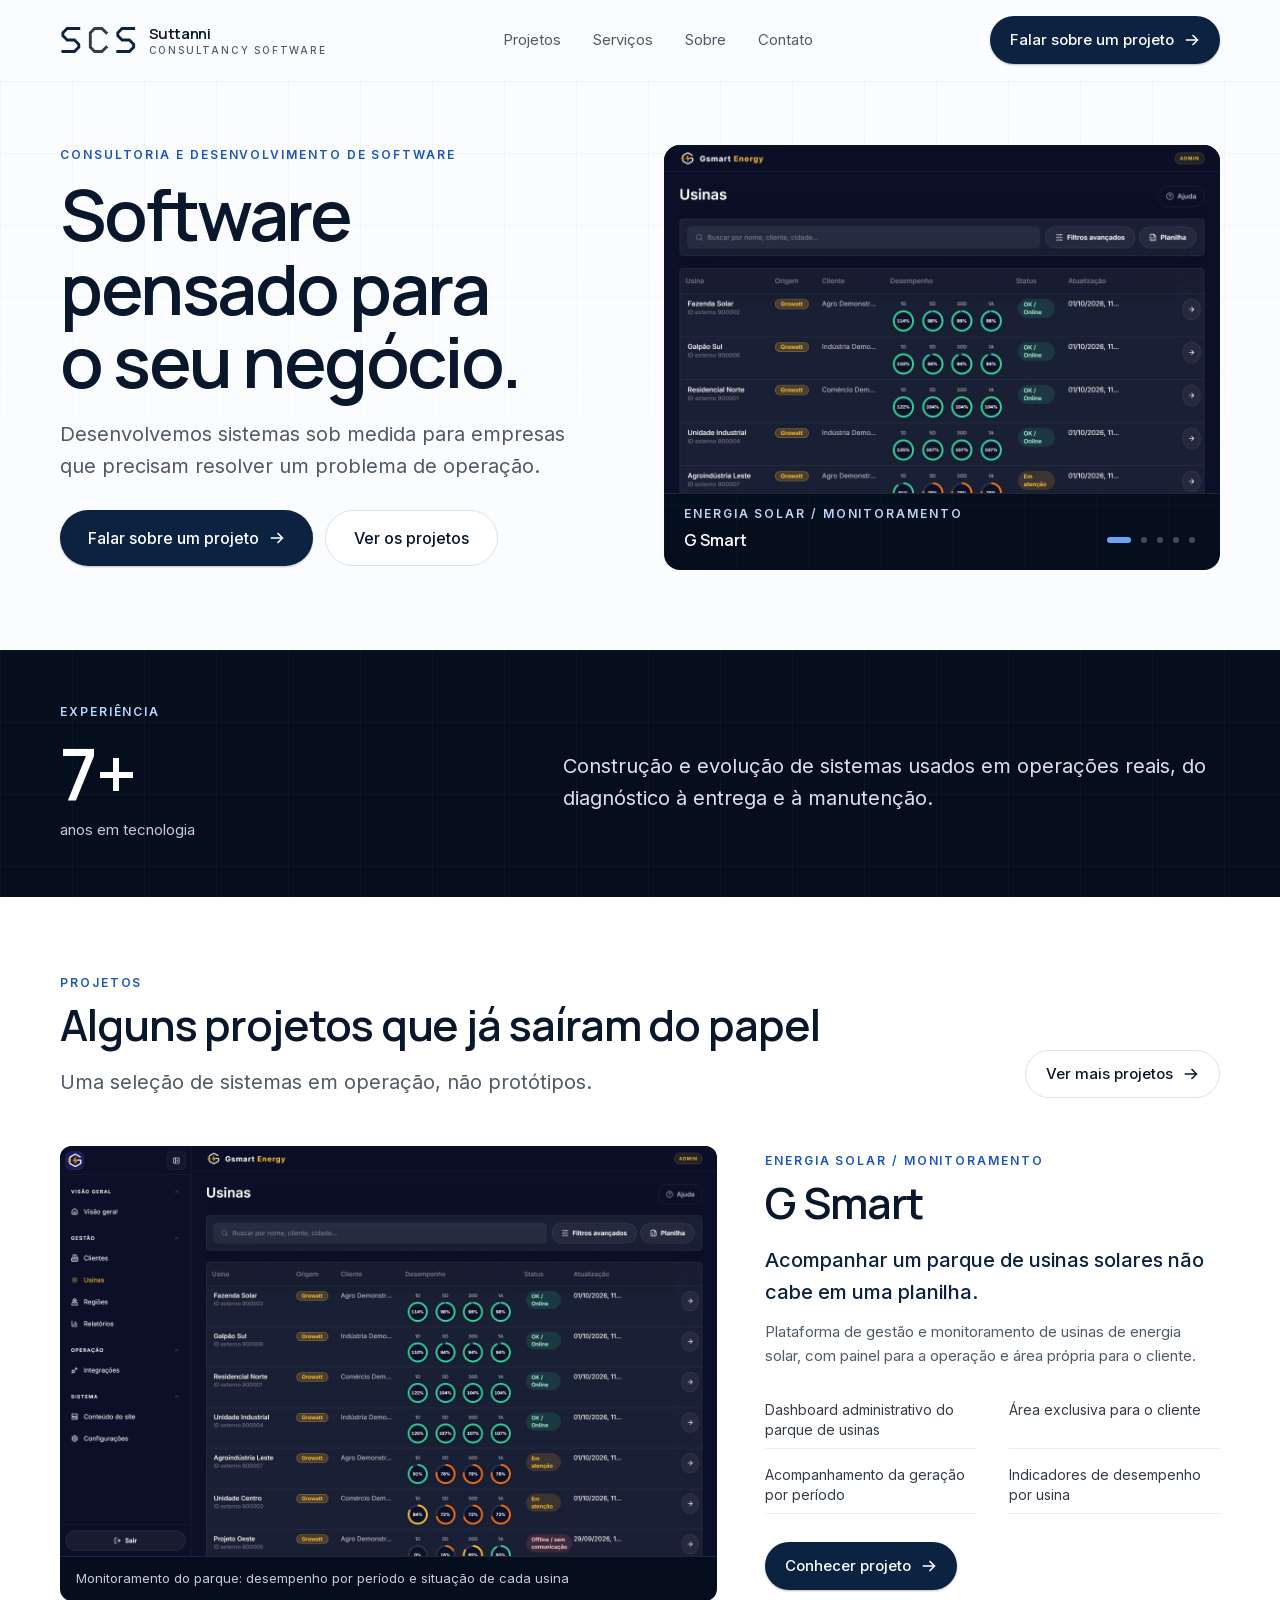
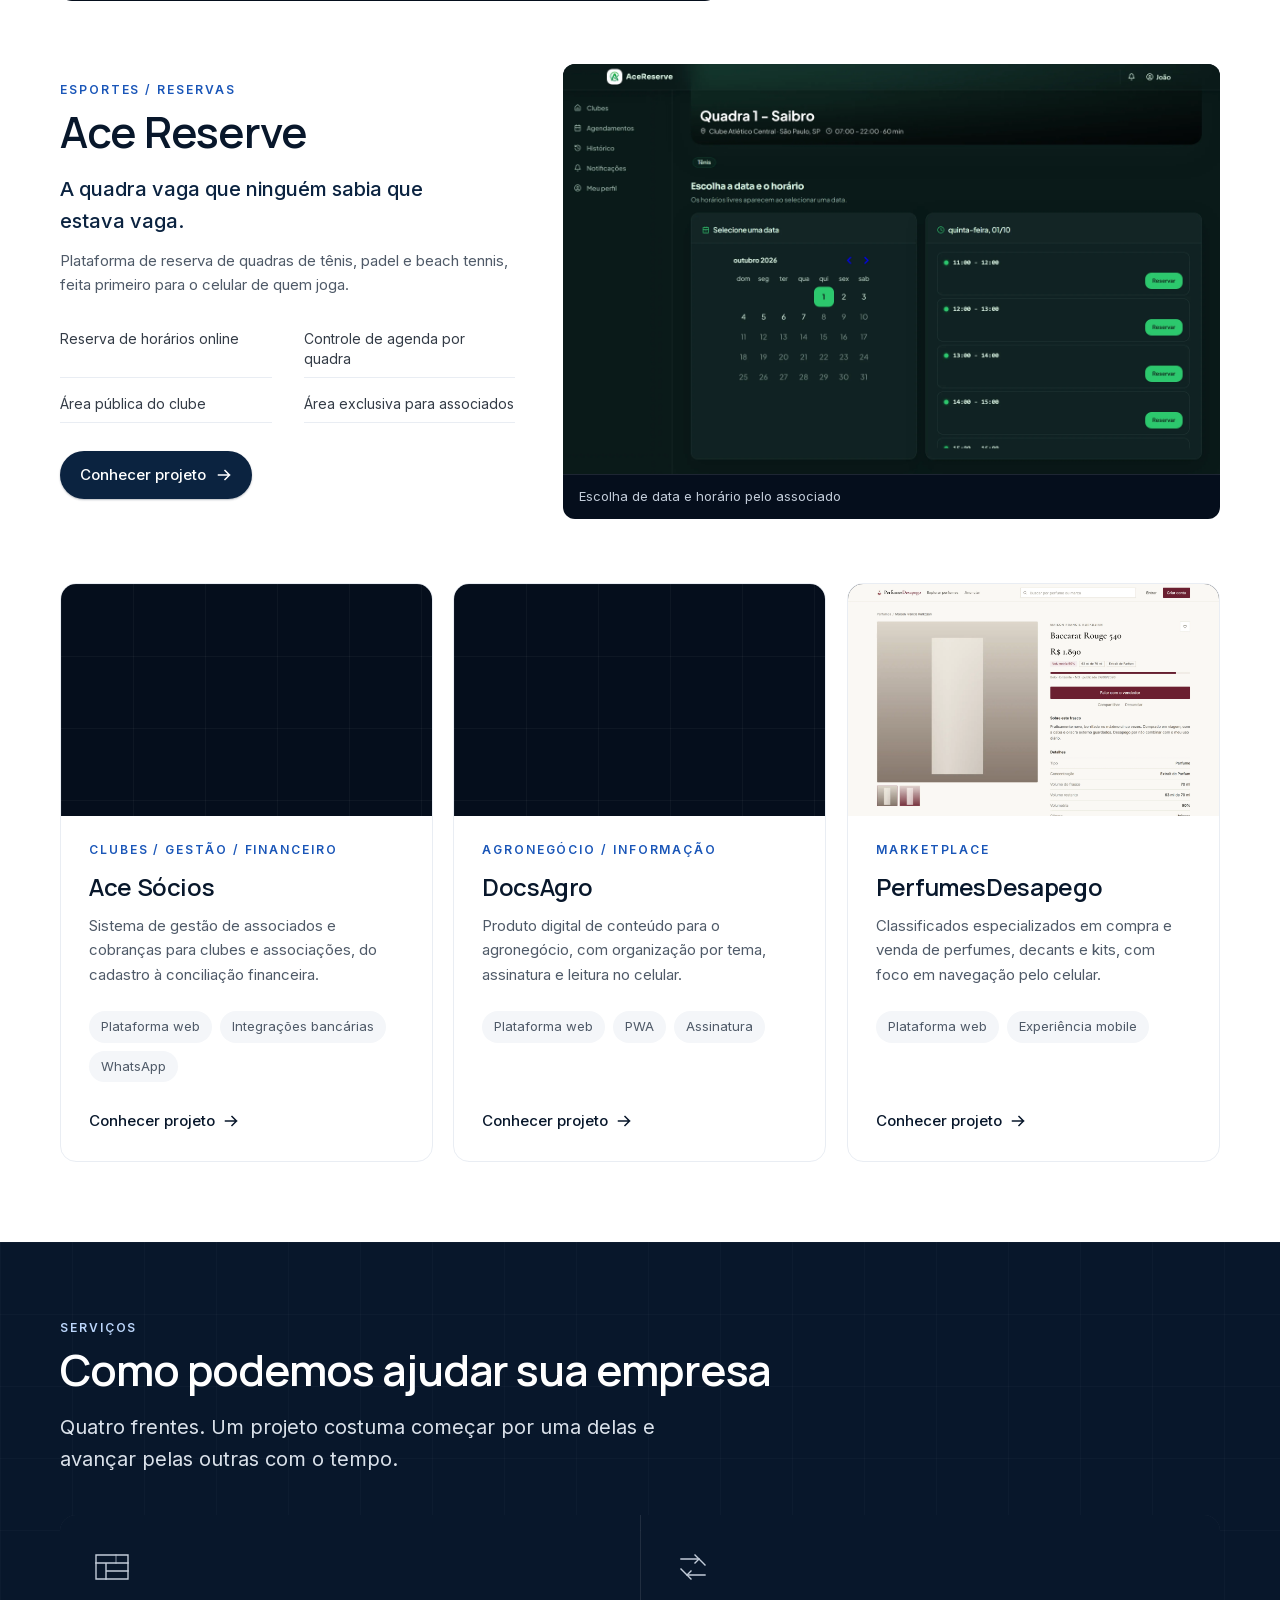
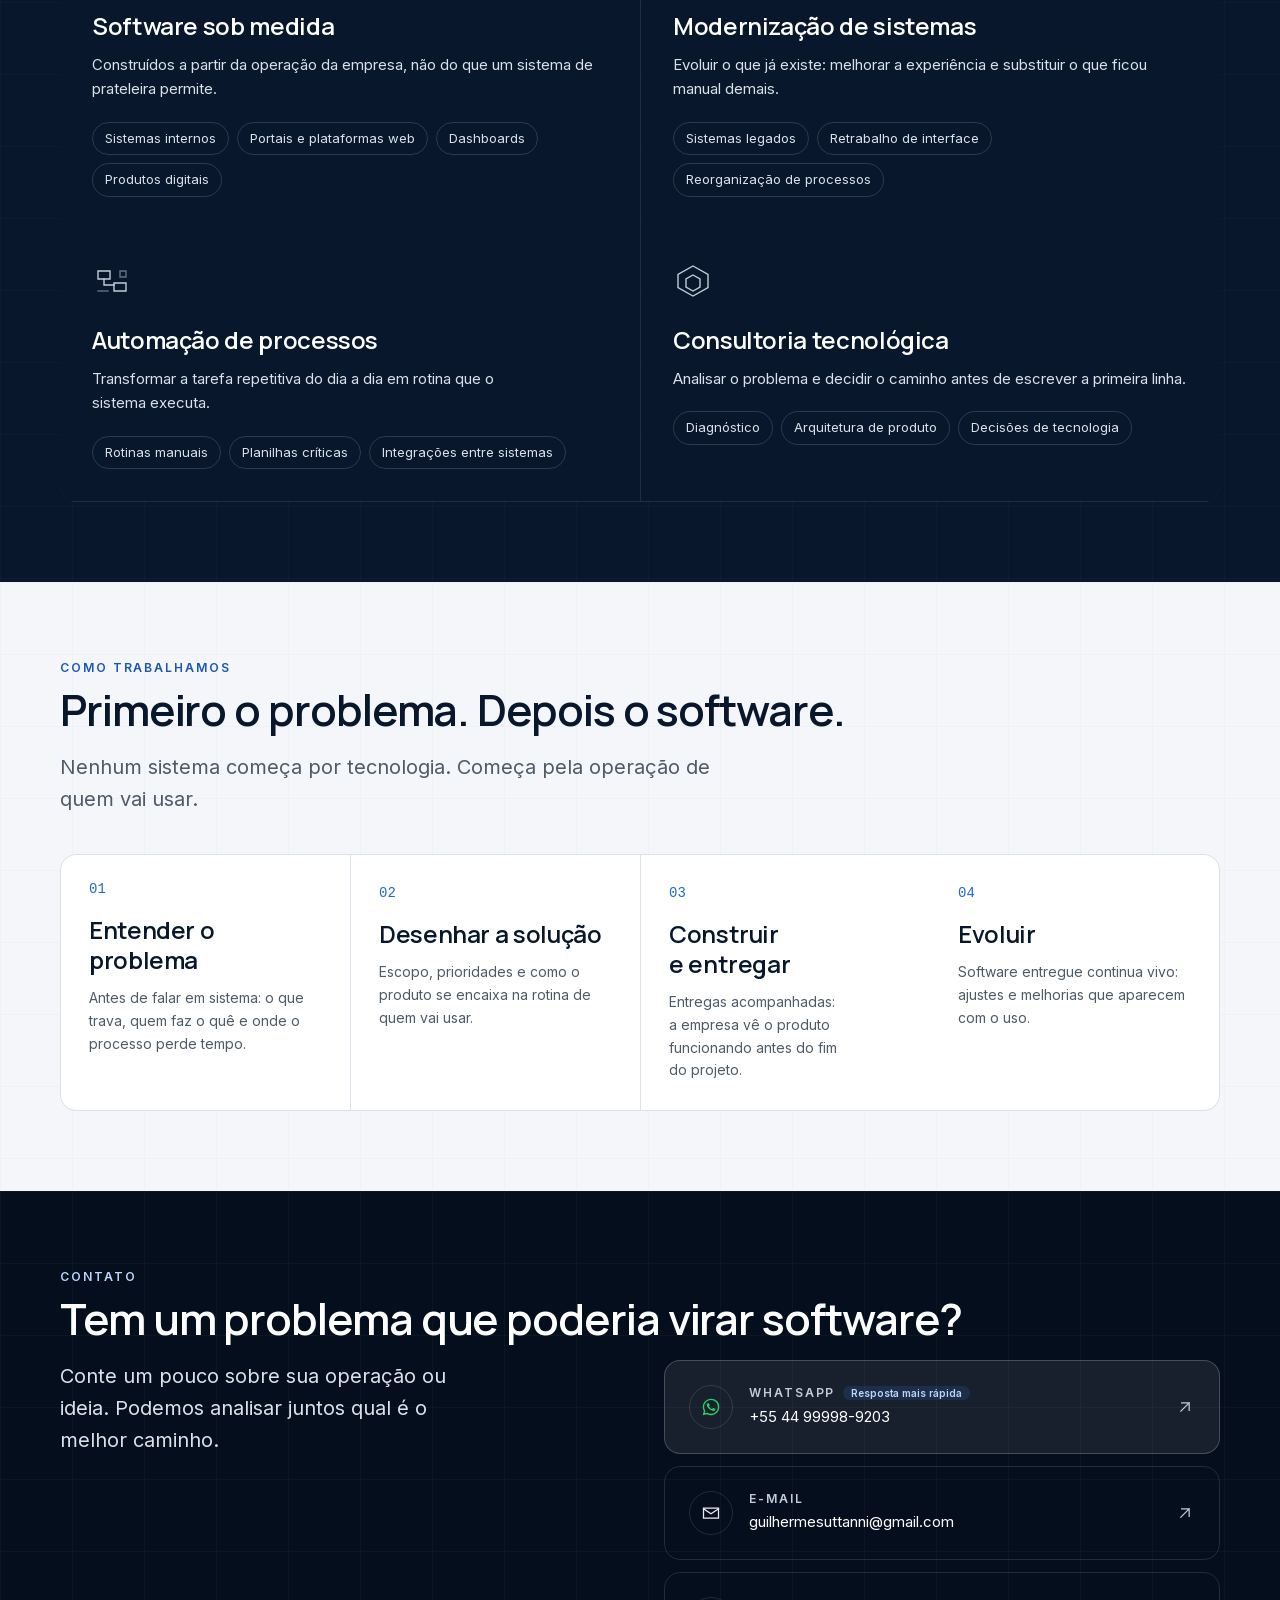
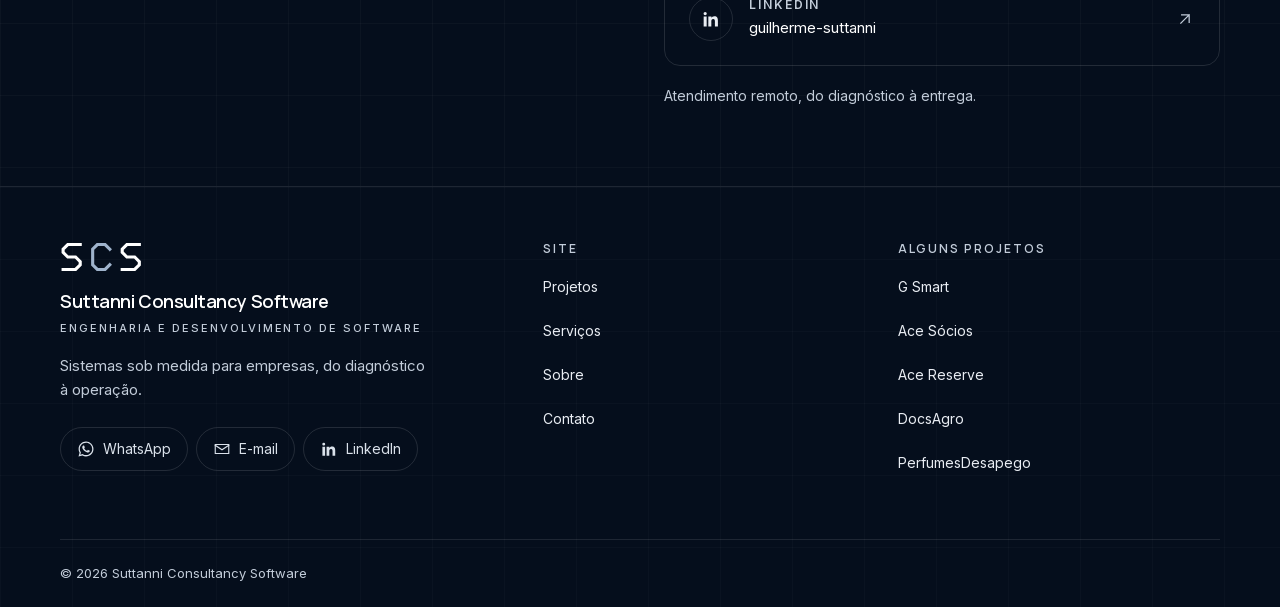
==== index.html @ 0438fbe2 "Publica 924a202" ====
<!DOCTYPE html><html lang="pt-BR" class="manrope_9e067a5b-module__vT7MWq__variable inter_2fe1ab3d-module__-T-KAq__variable"><head><meta charSet="utf-8"/><meta name="viewport" content="width=device-width, initial-scale=1"/><link rel="preload" href="/_next/static/media/83afe278b6a6bb3c-s.p.2bn3s6zvc0dyp.woff2" as="font" crossorigin="" type="font/woff2"/><link rel="preload" href="/_next/static/media/a343f882a40d2cc9-s.p.1sj6eobyi31rd.woff2" as="font" crossorigin="" type="font/woff2"/><link rel="preload" href="/projects/g-smart/desktop/usinas.webp" as="image"/><link rel="stylesheet" href="/_next/static/chunks/361yh-4-xfyur.css" data-precedence="next"/><link rel="preload" as="script" fetchPriority="low" href="/_next/static/chunks/3s6nzrbk-8mnv.js"/><script src="/_next/static/chunks/19mx3mg6lkumu.js" async=""></script><script src="/_next/static/chunks/1k__zuwipnzw8.js" async=""></script><script src="/_next/static/chunks/344n2zhqbh4pn.js" async=""></script><script src="/_next/static/chunks/turbopack-17znwwc_v55e2.js" async=""></script><script src="/_next/static/chunks/2m97p5_yp8kj6.js" async=""></script><script src="/_next/static/chunks/324bx5-2yepmy.js" async=""></script><meta name="theme-color" content="#050e1c"/><meta name="color-scheme" content="light"/><title>Suttanni Consultancy Software | Software sob medida e consultoria</title><meta name="description" content="Desenvolvimento de sistemas sob medida, automação e consultoria tecnológica para empresas que querem transformar processos e ideias em soluções digitais."/><meta name="application-name" content="Suttanni Consultancy Software"/><meta name="author" content="Suttanni Consultancy Software"/><meta name="keywords" content="software sob medida,desenvolvimento de sistemas,consultoria em tecnologia,automação de processos,modernização de sistemas,sistemas para empresas"/><meta name="creator" content="Suttanni Consultancy Software"/><meta name="publisher" content="Suttanni Consultancy Software"/><meta name="robots" content="index, follow"/><meta name="googlebot" content="index, follow, max-image-preview:large"/><meta name="category" content="technology"/><link rel="canonical" href="https://guisuttanni.github.io/"/><meta property="og:title" content="Suttanni Consultancy Software | Software sob medida e consultoria"/><meta property="og:description" content="Desenvolvimento de sistemas sob medida, automação e consultoria tecnológica para empresas que querem transformar processos e ideias em soluções digitais."/><meta property="og:url" content="https://guisuttanni.github.io/"/><meta property="og:site_name" content="Suttanni Consultancy Software"/><meta property="og:locale" content="pt_BR"/><meta property="og:image" content="https://guisuttanni.github.io/og.png"/><meta property="og:image:width" content="1200"/><meta property="og:image:height" content="630"/><meta property="og:image:alt" content="Suttanni Consultancy Software"/><meta property="og:type" content="website"/><meta name="twitter:card" content="summary_large_image"/><meta name="twitter:title" content="Suttanni Consultancy Software"/><meta name="twitter:description" content="Desenvolvimento de sistemas sob medida, automação e consultoria tecnológica para empresas que querem transformar processos e ideias em soluções digitais."/><meta name="twitter:image" content="https://guisuttanni.github.io/og.png"/><link rel="icon" href="https://guisuttanni.github.io/icon.svg" type="image/svg+xml"/><link rel="apple-touch-icon" href="https://guisuttanni.github.io/apple-touch-icon.png" sizes="180x180" type="image/png"/><meta name="next-size-adjust" content=""/><noscript><style>.reveal { opacity: 1 !important; transform: none !important; }</style></noscript><script src="/_next/static/chunks/0cz1d0mv5g_q7.js" noModule=""></script></head><body class="min-h-dvh antialiased"><div hidden=""><!--$--><!--/$--></div><a href="#conteudo" class="sr-only rounded-full bg-navy-900 px-5 py-3 text-sm text-white focus:not-sr-only focus:fixed focus:top-4 focus:left-4 focus:z-[60]">Ir para o conteúdo</a><header class="sticky top-0 z-50 border-b transition-[border-color] duration-300 ease-[var(--ease-out-soft)] border-transparent"><div aria-hidden="true" class="absolute inset-0 -z-10 bg-mist-50/85 backdrop-blur-md transition-opacity duration-300 ease-[var(--ease-out-soft)] supports-[backdrop-filter]:bg-mist-50/75 opacity-0"></div><div class="mx-auto w-full max-w-[1240px] px-5 sm:px-8 lg:px-10 "><div class="flex h-16 items-center justify-between gap-4 lg:h-20"><a class="-m-2 rounded-lg p-2" aria-label="Suttanni Consultancy Software, página inicial" href="/"><span class="flex items-center gap-3 "><svg viewBox="0 0 106 36" fill="none" aria-hidden="true" focusable="false" class="h-6 w-auto shrink-0 sm:h-[26px]" shape-rendering="geometricPrecision"><g stroke-width="4" stroke-linecap="square" stroke-linejoin="miter"><path d="M24 2 H8 L2 8 V12 L8 18 H18 L24 24 V28 L18 34 H2" stroke="var(--color-navy-800)" transform="translate(2 0)"></path><path d="M24 8 L18 2 H8 L2 8 V28 L8 34 H18 L24 28" stroke="var(--color-graphite-700)" transform="translate(40 0)"></path><path d="M24 2 H8 L2 8 V12 L8 18 H18 L24 24 V28 L18 34 H2" stroke="var(--color-navy-800)" transform="translate(78 0)"></path></g></svg><span class="hidden min-w-0 flex-col leading-none lg:flex"><span class="font-display text-[0.9375rem] font-semibold tracking-tight text-navy-900">Suttanni</span><span class="mt-1 text-[0.625rem] font-medium uppercase tracking-[0.18em] text-graphite-500">Consultancy Software</span></span></span></a><nav aria-label="Principal" class="hidden items-center gap-1 md:flex"><a class="inline-flex min-h-10 items-center rounded-full px-3.5 text-[0.9375rem] transition-colors duration-200 hover:text-navy-900 text-graphite-500" href="/projetos/">Projetos</a><a class="inline-flex min-h-10 items-center rounded-full px-3.5 text-[0.9375rem] transition-colors duration-200 hover:text-navy-900 text-graphite-500" href="/#servicos">Serviços</a><a class="inline-flex min-h-10 items-center rounded-full px-3.5 text-[0.9375rem] transition-colors duration-200 hover:text-navy-900 text-graphite-500" href="/sobre/">Sobre</a><a class="inline-flex min-h-10 items-center rounded-full px-3.5 text-[0.9375rem] transition-colors duration-200 hover:text-navy-900 text-graphite-500" href="/contato/">Contato</a></nav><div class="flex items-center gap-2"><div class="hidden md:block"><a class="group/btn inline-flex items-center justify-center gap-2.5 rounded-full font-medium transition-[background-color,color,border-color,transform,box-shadow] duration-200 ease-[var(--ease-out-soft)] active:translate-y-px whitespace-nowrap bg-navy-800 text-white shadow-[0_1px_2px_rgba(8,23,43,0.28)] hover:bg-navy-700 hover:shadow-[0_8px_24px_-10px_rgba(8,23,43,0.6)] min-h-12 px-5 text-[0.9375rem] " href="/contato/">Falar sobre um projeto<svg viewBox="0 0 16 16" fill="none" aria-hidden="true" class="h-4 w-4 transition-transform duration-200 ease-[var(--ease-out-soft)] group-hover/btn:translate-x-0.5 "><path d="M2.5 8h11m0 0L9 3.5M13.5 8 9 12.5" stroke="currentColor" stroke-width="1.5" stroke-linecap="square"></path></svg></a></div><button type="button" aria-expanded="false" aria-controls="menu-mobile" aria-label="Abrir menu" class="relative -mr-2 flex h-12 w-12 items-center justify-center rounded-full text-navy-900 transition-colors hover:bg-mist-200/70 md:hidden"><span class="sr-only">Abrir menu</span><span aria-hidden="true" class="flex h-4 w-5 flex-col justify-between"><span class="block h-px w-full origin-center bg-current transition-transform duration-300 ease-[var(--ease-out-soft)] "></span><span class="block h-px w-full bg-current transition-opacity duration-200 opacity-100"></span><span class="block h-px w-full origin-center bg-current transition-transform duration-300 ease-[var(--ease-out-soft)] "></span></span></button></div></div></div><div id="menu-mobile" hidden="" class="fixed inset-x-0 top-16 bottom-0 z-40 overflow-y-auto border-t border-mist-200 bg-mist-50 md:hidden"><div class="mx-auto w-full max-w-[1240px] px-5 sm:px-8 lg:px-10 flex min-h-full flex-col pt-6 pb-10"><nav aria-label="Menu" class="flex flex-col"><a class="group flex items-center justify-between border-b border-mist-200 py-5 text-h3 font-display font-semibold text-navy-900" style="transition-delay:0ms" href="/projetos/">Projetos<svg viewBox="0 0 16 16" fill="none" aria-hidden="true" class="h-4 w-4 transition-transform duration-200 ease-[var(--ease-out-soft)] group-hover/btn:translate-x-0.5 text-graphite-400"><path d="M2.5 8h11m0 0L9 3.5M13.5 8 9 12.5" stroke="currentColor" stroke-width="1.5" stroke-linecap="square"></path></svg></a><a class="group flex items-center justify-between border-b border-mist-200 py-5 text-h3 font-display font-semibold text-navy-900" style="transition-delay:40ms" href="/#servicos">Serviços<svg viewBox="0 0 16 16" fill="none" aria-hidden="true" class="h-4 w-4 transition-transform duration-200 ease-[var(--ease-out-soft)] group-hover/btn:translate-x-0.5 text-graphite-400"><path d="M2.5 8h11m0 0L9 3.5M13.5 8 9 12.5" stroke="currentColor" stroke-width="1.5" stroke-linecap="square"></path></svg></a><a class="group flex items-center justify-between border-b border-mist-200 py-5 text-h3 font-display font-semibold text-navy-900" style="transition-delay:80ms" href="/sobre/">Sobre<svg viewBox="0 0 16 16" fill="none" aria-hidden="true" class="h-4 w-4 transition-transform duration-200 ease-[var(--ease-out-soft)] group-hover/btn:translate-x-0.5 text-graphite-400"><path d="M2.5 8h11m0 0L9 3.5M13.5 8 9 12.5" stroke="currentColor" stroke-width="1.5" stroke-linecap="square"></path></svg></a><a class="group flex items-center justify-between border-b border-mist-200 py-5 text-h3 font-display font-semibold text-navy-900" style="transition-delay:120ms" href="/contato/">Contato<svg viewBox="0 0 16 16" fill="none" aria-hidden="true" class="h-4 w-4 transition-transform duration-200 ease-[var(--ease-out-soft)] group-hover/btn:translate-x-0.5 text-graphite-400"><path d="M2.5 8h11m0 0L9 3.5M13.5 8 9 12.5" stroke="currentColor" stroke-width="1.5" stroke-linecap="square"></path></svg></a></nav><div class="mt-8 flex flex-col gap-3"><a class="group/btn inline-flex items-center justify-center gap-2.5 rounded-full font-medium transition-[background-color,color,border-color,transform,box-shadow] duration-200 ease-[var(--ease-out-soft)] active:translate-y-px whitespace-nowrap bg-navy-800 text-white shadow-[0_1px_2px_rgba(8,23,43,0.28)] hover:bg-navy-700 hover:shadow-[0_8px_24px_-10px_rgba(8,23,43,0.6)] min-h-13 px-6 text-base sm:min-h-14 sm:px-7 w-full" href="/contato/">Falar sobre um projeto<svg viewBox="0 0 16 16" fill="none" aria-hidden="true" class="h-4 w-4 transition-transform duration-200 ease-[var(--ease-out-soft)] group-hover/btn:translate-x-0.5 "><path d="M2.5 8h11m0 0L9 3.5M13.5 8 9 12.5" stroke="currentColor" stroke-width="1.5" stroke-linecap="square"></path></svg></a><a href="https://wa.me/5544999989203?text=Ol%C3%A1!%20Conheci%20a%20Suttanni%20Consultancy%20Software%20pelo%20site%20e%20gostaria%20de%20conversar%20sobre%20um%20projeto." class="group/btn inline-flex items-center justify-center gap-2.5 rounded-full font-medium transition-[background-color,color,border-color,transform,box-shadow] duration-200 ease-[var(--ease-out-soft)] active:translate-y-px whitespace-nowrap border border-mist-300 bg-white text-navy-900 hover:border-navy-800 hover:bg-white min-h-13 px-6 text-base sm:min-h-14 sm:px-7 w-full" target="_blank" rel="noopener noreferrer"><svg viewBox="0 0 24 24" fill="currentColor" aria-hidden="true" class="h-5 w-5 text-[#25D366]"><path d="M12.04 2C6.58 2 2.13 6.45 2.13 11.91c0 1.75.46 3.45 1.32 4.95L2 22l5.25-1.38a9.87 9.87 0 0 0 4.79 1.22h.01c5.46 0 9.91-4.45 9.91-9.91 0-2.65-1.03-5.14-2.9-7.01A9.82 9.82 0 0 0 12.04 2Zm0 18.15h-.01a8.2 8.2 0 0 1-4.19-1.15l-.3-.18-3.12.82.83-3.04-.2-.31a8.2 8.2 0 0 1-1.26-4.38c0-4.54 3.7-8.24 8.25-8.24 2.2 0 4.27.86 5.83 2.42a8.19 8.19 0 0 1 2.41 5.83c0 4.54-3.7 8.23-8.24 8.23Zm4.52-6.17c-.25-.12-1.47-.72-1.69-.81-.23-.08-.39-.12-.56.13-.16.24-.64.8-.78.97-.15.16-.29.18-.53.06-.25-.13-1.05-.39-1.99-1.23-.74-.66-1.23-1.47-1.38-1.72-.14-.25-.01-.38.11-.5.11-.11.25-.29.37-.43.12-.15.16-.25.25-.41.08-.17.04-.31-.02-.43-.06-.12-.56-1.34-.76-1.84-.2-.48-.4-.42-.56-.43h-.47c-.17 0-.43.06-.66.31-.22.25-.87.85-.87 2.07 0 1.22.89 2.4 1.02 2.56.12.17 1.75 2.67 4.24 3.74.59.26 1.05.41 1.41.52.59.19 1.13.16 1.56.1.47-.07 1.47-.6 1.67-1.18.21-.58.21-1.07.15-1.18-.06-.11-.23-.17-.48-.29Z"></path></svg>WhatsApp</a></div><div class="mt-auto pt-10"><p class="text-eyebrow font-semibold uppercase text-graphite-400">Contato direto</p><a href="mailto:guilhermesuttanni@gmail.com" class="mt-3 block [overflow-wrap:anywhere] text-[0.9375rem] text-graphite-700 underline-offset-4 hover:underline">guilhermesuttanni@gmail.com</a><a href="https://wa.me/5544999989203?text=Ol%C3%A1!%20Conheci%20a%20Suttanni%20Consultancy%20Software%20pelo%20site%20e%20gostaria%20de%20conversar%20sobre%20um%20projeto." target="_blank" rel="noopener noreferrer" class="mt-1 block text-[0.9375rem] text-graphite-700 underline-offset-4 hover:underline">+55 44 99998-9203</a></div></div></div></header><main id="conteudo"><section class="relative overflow-hidden pt-6 pb-10 sm:pt-12 sm:pb-16 lg:pt-16 lg:pb-20"><div aria-hidden="true" class="scs-grid-light absolute inset-0 [mask-image:linear-gradient(to_bottom,black,transparent_85%)] opacity-60"></div><div class="mx-auto w-full max-w-[1240px] px-5 sm:px-8 lg:px-10 relative"><div class="grid items-center gap-8 sm:gap-10 lg:grid-cols-12 lg:gap-12"><div class="lg:col-span-6"><div class="reveal  "><span class="block text-eyebrow font-semibold uppercase [text-wrap:balance] text-accent-700 ">Consultoria e desenvolvimento de software</span></div><div class="reveal  " style="--reveal-delay:60ms"><h1 class="mt-3 text-display font-semibold text-navy-900 sm:mt-4">Software pensado para o seu negócio.</h1></div><div class="reveal  " style="--reveal-delay:120ms"><p class="mt-4 max-w-lg text-lead text-graphite-500 sm:mt-5">Desenvolvemos sistemas sob medida para empresas que precisam resolver um problema de operação.</p></div><div class="reveal  " style="--reveal-delay:180ms"><div class="mt-6 flex flex-col gap-3 sm:mt-7 sm:flex-row sm:items-center"><a class="group/btn inline-flex items-center justify-center gap-2.5 rounded-full font-medium transition-[background-color,color,border-color,transform,box-shadow] duration-200 ease-[var(--ease-out-soft)] active:translate-y-px whitespace-nowrap bg-navy-800 text-white shadow-[0_1px_2px_rgba(8,23,43,0.28)] hover:bg-navy-700 hover:shadow-[0_8px_24px_-10px_rgba(8,23,43,0.6)] min-h-13 px-6 text-base sm:min-h-14 sm:px-7 w-full sm:w-auto" href="/contato/">Falar sobre um projeto<svg viewBox="0 0 16 16" fill="none" aria-hidden="true" class="h-4 w-4 transition-transform duration-200 ease-[var(--ease-out-soft)] group-hover/btn:translate-x-0.5 "><path d="M2.5 8h11m0 0L9 3.5M13.5 8 9 12.5" stroke="currentColor" stroke-width="1.5" stroke-linecap="square"></path></svg></a><a class="group/btn inline-flex items-center justify-center gap-2.5 rounded-full font-medium transition-[background-color,color,border-color,transform,box-shadow] duration-200 ease-[var(--ease-out-soft)] active:translate-y-px whitespace-nowrap border border-mist-300 bg-white text-navy-900 hover:border-navy-800 hover:bg-white min-h-13 px-6 text-base sm:min-h-14 sm:px-7 w-full sm:w-auto" href="/projetos/">Ver os projetos</a></div></div></div><div class="reveal  lg:col-span-6" style="--reveal-delay:200ms"><div role="group" aria-roledescription="carrossel" aria-label="Alguns projetos entregues" class="relative overflow-hidden rounded-2xl bg-navy-950 ring-1 ring-white/10 w-full"><div aria-hidden="true" class="scs-grid absolute inset-0 opacity-40"></div><div class="relative aspect-4/3 overflow-hidden sm:aspect-16/10"><div aria-hidden="false" class="absolute inset-0 transition-opacity duration-700 ease-[var(--ease-out-soft)] opacity-100"><div class="relative h-full w-full"><img alt="Lista de usinas no G Smart, cada linha com origem da integração, cliente, indicadores de desempenho de 1 dia, 5 dias, 30 dias e 1 ano, situação e horário da última atualização" width="950" height="594" decoding="async" style="color:transparent;--scale:1.25;--origin:100% 0%" src="/projects/g-smart/desktop/usinas.webp" class="dev-desktop "/><img alt="G Smart no celular com os cards das usinas, cada um mostrando situação e indicadores de desempenho" loading="lazy" width="240" height="519" decoding="async" style="color:transparent" src="/projects/g-smart/mobile/usinas-mobile.webp" class="dev-phone"/></div></div><div aria-hidden="true" class="absolute inset-0 transition-opacity duration-700 ease-[var(--ease-out-soft)] opacity-0"><div class="relative h-full w-full"><img alt="" loading="lazy" width="874" height="546" decoding="async" style="color:transparent;--scale:1.15;--origin:50% 0%" src="/projects/docsagro/desktop/feed-noticias.webp" class="dev-desktop "/><img alt="" loading="lazy" width="240" height="519" decoding="async" style="color:transparent" src="/projects/docsagro/mobile/feed-mobile.webp" class="dev-phone"/></div></div><div aria-hidden="true" class="absolute inset-0 transition-opacity duration-700 ease-[var(--ease-out-soft)] opacity-0"></div><div aria-hidden="true" class="absolute inset-0 transition-opacity duration-700 ease-[var(--ease-out-soft)] opacity-0"></div><div aria-hidden="true" class="absolute inset-0 transition-opacity duration-700 ease-[var(--ease-out-soft)] opacity-0"></div></div><div class="relative border-t border-white/10 px-4 py-3 sm:px-5 sm:py-3.5"><p data-showcase-caption="true" class="text-[0.6875rem] font-semibold uppercase tracking-[0.12em] text-accent-200 sm:text-eyebrow sm:tracking-[0.16em]">Energia Solar / Monitoramento</p><div class="mt-1 flex items-center justify-between gap-4"><p class="min-w-0 truncate font-display text-[0.9375rem] font-semibold text-white sm:text-base">G Smart</p><ul class="flex shrink-0 items-center"><li><button type="button" aria-label="Ver G Smart" aria-current="true" class="group/dot flex h-8 items-center px-[5px]"><span class="block h-1.5 rounded-full transition-all duration-500 w-6 bg-accent-400"></span></button></li><li><button type="button" aria-label="Ver DocsAgro" aria-current="false" class="group/dot flex h-8 items-center px-[5px]"><span class="block h-1.5 rounded-full transition-all duration-500 w-1.5 bg-white/25 group-hover/dot:bg-white/50"></span></button></li><li><button type="button" aria-label="Ver Ace Reserve" aria-current="false" class="group/dot flex h-8 items-center px-[5px]"><span class="block h-1.5 rounded-full transition-all duration-500 w-1.5 bg-white/25 group-hover/dot:bg-white/50"></span></button></li><li><button type="button" aria-label="Ver PerfumesDesapego" aria-current="false" class="group/dot flex h-8 items-center px-[5px]"><span class="block h-1.5 rounded-full transition-all duration-500 w-1.5 bg-white/25 group-hover/dot:bg-white/50"></span></button></li><li><button type="button" aria-label="Ver Ace Sócios" aria-current="false" class="group/dot flex h-8 items-center px-[5px]"><span class="block h-1.5 rounded-full transition-all duration-500 w-1.5 bg-white/25 group-hover/dot:bg-white/50"></span></button></li></ul></div></div></div></div></div></div></section><section class="section-tight relative overflow-hidden bg-navy-950 text-white"><div aria-hidden="true" class="scs-grid absolute inset-0 opacity-50"></div><div class="mx-auto w-full max-w-[1240px] px-5 sm:px-8 lg:px-10 relative"><div class="reveal  "><span class="block text-eyebrow font-semibold uppercase [text-wrap:balance] text-accent-200 ">Experiência</span></div><div class="mt-6 grid gap-6 lg:grid-cols-12 lg:items-start lg:gap-12"><div class="reveal  lg:col-span-4" style="--reveal-delay:60ms"><div class="flex items-baseline gap-4 lg:block"><span class="font-display text-[clamp(3rem,7vw,4.5rem)] font-semibold leading-[0.9] tracking-tight text-white">7+</span><span class="text-[0.9375rem] text-mist-400 lg:mt-3 lg:block">anos em tecnologia</span></div></div><div class="reveal  lg:col-span-7 lg:col-start-6 lg:pt-2" style="--reveal-delay:120ms"><p class="text-lead text-mist-300">Construção e evolução de sistemas usados em operações reais, do diagnóstico à entrega e à manutenção.</p></div></div></div></section><section id="projetos" class="section scroll-mt-24 bg-white"><div class="mx-auto w-full max-w-[1240px] px-5 sm:px-8 lg:px-10 "><div class="flex flex-col gap-6 lg:flex-row lg:items-end lg:justify-between"><div class="reveal  flex min-w-0 flex-col items-start "><span class="block text-eyebrow font-semibold uppercase [text-wrap:balance] text-accent-700 ">Projetos</span><h2 class="mt-3 text-h2 font-semibold text-navy-900">Alguns projetos que já saíram do papel</h2><p class="mt-4 max-w-2xl text-lead text-graphite-500">Uma seleção de sistemas em operação, não protótipos.</p></div><div class="reveal  shrink-0" style="--reveal-delay:100ms"><a class="group/btn inline-flex items-center justify-center gap-2.5 rounded-full font-medium transition-[background-color,color,border-color,transform,box-shadow] duration-200 ease-[var(--ease-out-soft)] active:translate-y-px whitespace-nowrap border border-mist-300 bg-white text-navy-900 hover:border-navy-800 hover:bg-white min-h-12 px-5 text-[0.9375rem] " href="/projetos/">Ver mais projetos<svg viewBox="0 0 16 16" fill="none" aria-hidden="true" class="h-4 w-4 transition-transform duration-200 ease-[var(--ease-out-soft)] group-hover/btn:translate-x-0.5 "><path d="M2.5 8h11m0 0L9 3.5M13.5 8 9 12.5" stroke="currentColor" stroke-width="1.5" stroke-linecap="square"></path></svg></a></div></div><div class="mt-10 flex flex-col gap-14 sm:mt-12 lg:gap-16"><article class="grid items-center gap-7 lg:grid-cols-12 lg:gap-12"><div class="reveal  lg:col-span-7 "><figure class="overflow-hidden rounded-xl bg-navy-950 ring-1 ring-white/10 "><div class="relative aspect-4/3 overflow-hidden sm:aspect-16/10"><div aria-hidden="true" class="scs-grid absolute inset-0 opacity-50 sm:hidden"></div><div class="relative h-full w-full"><img alt="Lista de usinas no G Smart, cada linha com origem da integração, cliente, indicadores de desempenho de 1 dia, 5 dias, 30 dias e 1 ano, situação e horário da última atualização" width="720" height="450" decoding="async" style="color:transparent" src="/projects/g-smart/desktop/usinas.webp" class="dev-desktop "/><img alt="G Smart no celular com os cards das usinas, cada um mostrando situação e indicadores de desempenho" loading="lazy" width="240" height="519" decoding="async" style="color:transparent" src="/projects/g-smart/mobile/usinas-mobile.webp" class="dev-phone"/></div></div><figcaption class="border-t border-white/10 px-4 py-3 text-[0.8125rem] text-mist-400 hidden sm:block">Monitoramento do parque: desempenho por período e situação de cada usina</figcaption></figure></div><div class="reveal  lg:col-span-5 " style="--reveal-delay:80ms"><p class="text-eyebrow font-semibold uppercase text-accent-700">Energia Solar / Monitoramento</p><h3 class="mt-3 text-h2 font-semibold text-navy-900">G Smart</h3><p class="mt-4 text-lead font-medium text-navy-800">Acompanhar um parque de usinas solares não cabe em uma planilha.</p><p class="mt-3 text-[0.9375rem] leading-relaxed text-graphite-500">Plataforma de gestão e monitoramento de usinas de energia solar, com painel para a operação e área própria para o cliente.</p><ul class="mt-6 hidden gap-x-8 gap-y-2 sm:grid sm:grid-cols-2 lg:grid-cols-1 xl:grid-cols-2"><li class="border-b border-mist-200 py-2 text-sm text-graphite-700">Dashboard administrativo do parque de usinas</li><li class="border-b border-mist-200 py-2 text-sm text-graphite-700">Área exclusiva para o cliente</li><li class="border-b border-mist-200 py-2 text-sm text-graphite-700">Acompanhamento da geração por período</li><li class="border-b border-mist-200 py-2 text-sm text-graphite-700">Indicadores de desempenho por usina</li></ul><a class="group/btn inline-flex items-center justify-center gap-2.5 rounded-full font-medium transition-[background-color,color,border-color,transform,box-shadow] duration-200 ease-[var(--ease-out-soft)] active:translate-y-px whitespace-nowrap bg-navy-800 text-white shadow-[0_1px_2px_rgba(8,23,43,0.28)] hover:bg-navy-700 hover:shadow-[0_8px_24px_-10px_rgba(8,23,43,0.6)] min-h-12 px-5 text-[0.9375rem] mt-7" href="/projetos/g-smart/">Conhecer projeto<svg viewBox="0 0 16 16" fill="none" aria-hidden="true" class="h-4 w-4 transition-transform duration-200 ease-[var(--ease-out-soft)] group-hover/btn:translate-x-0.5 "><path d="M2.5 8h11m0 0L9 3.5M13.5 8 9 12.5" stroke="currentColor" stroke-width="1.5" stroke-linecap="square"></path></svg></a></div></article><article class="grid items-center gap-7 lg:grid-cols-12 lg:gap-12"><div class="reveal  lg:col-span-7 lg:order-2 lg:col-start-6"><figure class="overflow-hidden rounded-xl bg-navy-950 ring-1 ring-white/10 "><div class="relative aspect-4/3 overflow-hidden sm:aspect-16/10"><div aria-hidden="true" class="scs-grid absolute inset-0 opacity-50 sm:hidden"></div><div class="relative h-full w-full"><img alt="Tela de uma quadra de tênis no Ace Reserve, com calendário do mês e lista de horários livres com botão de reservar" loading="lazy" width="720" height="450" decoding="async" style="color:transparent" src="/projects/ace-reserve/desktop/agenda-quadra.webp" class="dev-desktop "/><img alt="Ace Reserve no celular mostrando os horários livres do dia, cada um com botão de reservar" loading="lazy" width="240" height="519" decoding="async" style="color:transparent" src="/projects/ace-reserve/mobile/reserva-mobile.webp" class="dev-phone"/></div></div><figcaption class="border-t border-white/10 px-4 py-3 text-[0.8125rem] text-mist-400 hidden sm:block">Escolha de data e horário pelo associado</figcaption></figure></div><div class="reveal  lg:col-span-5 lg:order-1 lg:col-start-1 lg:row-start-1" style="--reveal-delay:80ms"><p class="text-eyebrow font-semibold uppercase text-accent-700">Esportes / Reservas</p><h3 class="mt-3 text-h2 font-semibold text-navy-900">Ace Reserve</h3><p class="mt-4 text-lead font-medium text-navy-800">A quadra vaga que ninguém sabia que estava vaga.</p><p class="mt-3 text-[0.9375rem] leading-relaxed text-graphite-500">Plataforma de reserva de quadras de tênis, padel e beach tennis, feita primeiro para o celular de quem joga.</p><ul class="mt-6 hidden gap-x-8 gap-y-2 sm:grid sm:grid-cols-2 lg:grid-cols-1 xl:grid-cols-2"><li class="border-b border-mist-200 py-2 text-sm text-graphite-700">Reserva de horários online</li><li class="border-b border-mist-200 py-2 text-sm text-graphite-700">Controle de agenda por quadra</li><li class="border-b border-mist-200 py-2 text-sm text-graphite-700">Área pública do clube</li><li class="border-b border-mist-200 py-2 text-sm text-graphite-700">Área exclusiva para associados</li></ul><a class="group/btn inline-flex items-center justify-center gap-2.5 rounded-full font-medium transition-[background-color,color,border-color,transform,box-shadow] duration-200 ease-[var(--ease-out-soft)] active:translate-y-px whitespace-nowrap bg-navy-800 text-white shadow-[0_1px_2px_rgba(8,23,43,0.28)] hover:bg-navy-700 hover:shadow-[0_8px_24px_-10px_rgba(8,23,43,0.6)] min-h-12 px-5 text-[0.9375rem] mt-7" href="/projetos/ace-reserve/">Conhecer projeto<svg viewBox="0 0 16 16" fill="none" aria-hidden="true" class="h-4 w-4 transition-transform duration-200 ease-[var(--ease-out-soft)] group-hover/btn:translate-x-0.5 "><path d="M2.5 8h11m0 0L9 3.5M13.5 8 9 12.5" stroke="currentColor" stroke-width="1.5" stroke-linecap="square"></path></svg></a></div></article></div><ul class="mt-12 grid gap-5 sm:grid-cols-2 lg:mt-16 lg:grid-cols-3"><li class="reveal  h-full"><article class="group relative flex h-full flex-col overflow-hidden rounded-2xl border border-mist-200 bg-white transition-[border-color,box-shadow,transform] duration-300 ease-[var(--ease-out-soft)] hover:border-mist-300 hover:shadow-[0_24px_60px_-40px_rgba(8,23,43,0.55)] focus-within:border-navy-800"><div class="relative aspect-4/3 overflow-hidden bg-navy-950 sm:aspect-16/10"><div aria-hidden="true" class="scs-grid absolute inset-0 opacity-70"></div><div class="relative h-full w-full transition-transform duration-500 ease-[var(--ease-out-soft)] group-hover:scale-[1.02]"><div class="relative h-full w-full"><img alt="Tela de cobranças do Ace Sócios, com a geração de mensalidades por competência no topo e a lista de cobranças com associado, vencimento, valor, situação, boleto e envio" loading="lazy" width="560" height="350" decoding="async" style="color:transparent" src="/projects/ace-socios/desktop/cobrancas.webp" class="dev-desktop "/><img alt="Cobranças do Ace Sócios no celular, em cards com associado, competência, valor e situação" loading="lazy" width="240" height="519" decoding="async" style="color:transparent" src="/projects/ace-socios/mobile/cobrancas-mobile.webp" class="dev-phone"/></div></div></div><div class="flex flex-1 flex-col p-5 sm:p-7"><p class="text-eyebrow font-semibold uppercase text-accent-700">Clubes / Gestão / Financeiro</p><h3 class="mt-3 text-h3 font-semibold text-navy-900 sm:mt-4"><a class="before:absolute before:inset-0" href="/projetos/ace-socios/"><span class="sr-only">Conhecer o projeto </span>Ace Sócios</a></h3><p class="mt-3 text-[0.9375rem] leading-relaxed text-graphite-500">Sistema de gestão de associados e cobranças para clubes e associações, do cadastro à conciliação financeira.</p><ul class="mt-6 flex flex-wrap gap-2"><li class="rounded-full bg-mist-100 px-3 py-1.5 text-[0.8125rem] text-graphite-500">Plataforma web</li><li class="rounded-full bg-mist-100 px-3 py-1.5 text-[0.8125rem] text-graphite-500">Integrações bancárias</li><li class="rounded-full bg-mist-100 px-3 py-1.5 text-[0.8125rem] text-graphite-500">WhatsApp</li></ul><span class="mt-auto flex items-center gap-2 pt-7 text-[0.9375rem] font-medium text-navy-900">Conhecer projeto<svg viewBox="0 0 16 16" fill="none" aria-hidden="true" class="h-4 w-4 transition-transform duration-200 ease-[var(--ease-out-soft)] group-hover/btn:translate-x-0.5 transition-transform duration-200 group-hover:translate-x-0.5"><path d="M2.5 8h11m0 0L9 3.5M13.5 8 9 12.5" stroke="currentColor" stroke-width="1.5" stroke-linecap="square"></path></svg></span></div></article></li><li class="reveal  h-full" style="--reveal-delay:80ms"><article class="group relative flex h-full flex-col overflow-hidden rounded-2xl border border-mist-200 bg-white transition-[border-color,box-shadow,transform] duration-300 ease-[var(--ease-out-soft)] hover:border-mist-300 hover:shadow-[0_24px_60px_-40px_rgba(8,23,43,0.55)] focus-within:border-navy-800"><div class="relative aspect-4/3 overflow-hidden bg-navy-950 sm:aspect-16/10"><div aria-hidden="true" class="scs-grid absolute inset-0 opacity-70"></div><div class="relative h-full w-full transition-transform duration-500 ease-[var(--ease-out-soft)] group-hover:scale-[1.02]"><div class="relative h-full w-full"><img alt="Lista de últimas notícias do DocsAgro, com filtros por editoria e cultura e as chamadas agrupadas por dia" loading="lazy" width="560" height="350" decoding="async" style="color:transparent" src="/projects/docsagro/desktop/feed-noticias.webp" class="dev-desktop "/><img alt="DocsAgro no celular com a lista de notícias do dia" loading="lazy" width="240" height="519" decoding="async" style="color:transparent" src="/projects/docsagro/mobile/feed-mobile.webp" class="dev-phone"/></div></div></div><div class="flex flex-1 flex-col p-5 sm:p-7"><p class="text-eyebrow font-semibold uppercase text-accent-700">Agronegócio / Informação</p><h3 class="mt-3 text-h3 font-semibold text-navy-900 sm:mt-4"><a class="before:absolute before:inset-0" href="/projetos/docsagro/"><span class="sr-only">Conhecer o projeto </span>DocsAgro</a></h3><p class="mt-3 text-[0.9375rem] leading-relaxed text-graphite-500">Produto digital de conteúdo para o agronegócio, com organização por tema, assinatura e leitura no celular.</p><ul class="mt-6 flex flex-wrap gap-2"><li class="rounded-full bg-mist-100 px-3 py-1.5 text-[0.8125rem] text-graphite-500">Plataforma web</li><li class="rounded-full bg-mist-100 px-3 py-1.5 text-[0.8125rem] text-graphite-500">PWA</li><li class="rounded-full bg-mist-100 px-3 py-1.5 text-[0.8125rem] text-graphite-500">Assinatura</li></ul><span class="mt-auto flex items-center gap-2 pt-7 text-[0.9375rem] font-medium text-navy-900">Conhecer projeto<svg viewBox="0 0 16 16" fill="none" aria-hidden="true" class="h-4 w-4 transition-transform duration-200 ease-[var(--ease-out-soft)] group-hover/btn:translate-x-0.5 transition-transform duration-200 group-hover:translate-x-0.5"><path d="M2.5 8h11m0 0L9 3.5M13.5 8 9 12.5" stroke="currentColor" stroke-width="1.5" stroke-linecap="square"></path></svg></span></div></article></li><li class="reveal  h-full" style="--reveal-delay:160ms"><article class="group relative flex h-full flex-col overflow-hidden rounded-2xl border border-mist-200 bg-white transition-[border-color,box-shadow,transform] duration-300 ease-[var(--ease-out-soft)] hover:border-mist-300 hover:shadow-[0_24px_60px_-40px_rgba(8,23,43,0.55)] focus-within:border-navy-800"><div class="relative aspect-4/3 overflow-hidden bg-navy-950 sm:aspect-16/10"><div aria-hidden="true" class="scs-grid absolute inset-0 opacity-70"></div><div class="relative h-full w-full transition-transform duration-500 ease-[var(--ease-out-soft)] group-hover:scale-[1.02]"><div class="relative h-full w-full"><img alt="Anúncio de um perfume no PerfumesDesapego, com marca, preço, volumetria restante, descrição do vendedor e ficha de detalhes" loading="lazy" width="560" height="350" decoding="async" style="color:transparent" src="/projects/perfumes-desapego/desktop/anuncio.webp" class="dev-desktop "/><img alt="Resultados de busca de perfumes no celular" loading="lazy" width="240" height="519" decoding="async" style="color:transparent" src="/projects/perfumes-desapego/mobile/busca-mobile.webp" class="dev-phone"/></div></div></div><div class="flex flex-1 flex-col p-5 sm:p-7"><p class="text-eyebrow font-semibold uppercase text-accent-700">Marketplace</p><h3 class="mt-3 text-h3 font-semibold text-navy-900 sm:mt-4"><a class="before:absolute before:inset-0" href="/projetos/perfumes-desapego/"><span class="sr-only">Conhecer o projeto </span>PerfumesDesapego</a></h3><p class="mt-3 text-[0.9375rem] leading-relaxed text-graphite-500">Classificados especializados em compra e venda de perfumes, decants e kits, com foco em navegação pelo celular.</p><ul class="mt-6 flex flex-wrap gap-2"><li class="rounded-full bg-mist-100 px-3 py-1.5 text-[0.8125rem] text-graphite-500">Plataforma web</li><li class="rounded-full bg-mist-100 px-3 py-1.5 text-[0.8125rem] text-graphite-500">Experiência mobile</li></ul><span class="mt-auto flex items-center gap-2 pt-7 text-[0.9375rem] font-medium text-navy-900">Conhecer projeto<svg viewBox="0 0 16 16" fill="none" aria-hidden="true" class="h-4 w-4 transition-transform duration-200 ease-[var(--ease-out-soft)] group-hover/btn:translate-x-0.5 transition-transform duration-200 group-hover:translate-x-0.5"><path d="M2.5 8h11m0 0L9 3.5M13.5 8 9 12.5" stroke="currentColor" stroke-width="1.5" stroke-linecap="square"></path></svg></span></div></article></li></ul></div></section><section id="servicos" class="section relative scroll-mt-24 overflow-hidden bg-navy-900 text-white"><div aria-hidden="true" class="scs-grid absolute inset-0 opacity-40"></div><div class="mx-auto w-full max-w-[1240px] px-5 sm:px-8 lg:px-10 relative"><div class="reveal  flex min-w-0 flex-col items-start "><span class="block text-eyebrow font-semibold uppercase [text-wrap:balance] text-accent-200 ">Serviços</span><h2 class="mt-3 text-h2 font-semibold text-white">Como podemos ajudar sua empresa</h2><p class="mt-4 max-w-2xl text-lead text-mist-300">Quatro frentes. Um projeto costuma começar por uma delas e avançar pelas outras com o tempo.</p></div><ul class="mt-8 sm:mt-10 sm:grid sm:grid-cols-2 sm:gap-px sm:overflow-hidden sm:rounded-2xl sm:bg-white/10"><li class="reveal  group border-t border-white/10 py-6 first:border-t-0 first:pt-0 sm:flex sm:flex-col sm:border-0 sm:bg-navy-900 sm:p-8 sm:transition-colors sm:duration-300 sm:first:pt-8 sm:hover:bg-navy-800/60"><div class="flex items-center gap-3 sm:block"><span class="text-mist-400 transition-colors duration-300 group-hover:text-accent-400"><svg viewBox="0 0 40 40" fill="none" stroke="currentColor" stroke-width="1.4" stroke-linecap="square" stroke-linejoin="miter" aria-hidden="true" class="h-8 w-8 sm:h-10 sm:w-10"><path d="M4 8h32v24H4z"></path><path d="M4 16h32M14 16v16M14 24h22"></path><path d="M24 8v8" stroke-opacity="0.5"></path></svg></span><h3 class="text-h3 font-semibold text-white sm:mt-6">Software sob medida</h3></div><p class="mt-3 text-[0.9375rem] leading-relaxed text-mist-300">Construídos a partir da operação da empresa, não do que um sistema de prateleira permite.</p><p class="mt-3 text-[0.8125rem] leading-relaxed text-mist-400 sm:hidden">Sistemas internos · Portais e plataformas web · Dashboards · Produtos digitais</p><ul class="mt-5 hidden flex-wrap gap-2 sm:flex"><li class="rounded-full border border-white/15 px-3 py-1.5 text-[0.8125rem] text-mist-300">Sistemas internos</li><li class="rounded-full border border-white/15 px-3 py-1.5 text-[0.8125rem] text-mist-300">Portais e plataformas web</li><li class="rounded-full border border-white/15 px-3 py-1.5 text-[0.8125rem] text-mist-300">Dashboards</li><li class="rounded-full border border-white/15 px-3 py-1.5 text-[0.8125rem] text-mist-300">Produtos digitais</li></ul></li><li class="reveal  group border-t border-white/10 py-6 first:border-t-0 first:pt-0 sm:flex sm:flex-col sm:border-0 sm:bg-navy-900 sm:p-8 sm:transition-colors sm:duration-300 sm:first:pt-8 sm:hover:bg-navy-800/60" style="--reveal-delay:70ms"><div class="flex items-center gap-3 sm:block"><span class="text-mist-400 transition-colors duration-300 group-hover:text-accent-400"><svg viewBox="0 0 40 40" fill="none" stroke="currentColor" stroke-width="1.4" stroke-linecap="square" stroke-linejoin="miter" aria-hidden="true" class="h-8 w-8 sm:h-10 sm:w-10"><path d="M8 12h18l6 6M32 28H14l-6-6"></path><path d="M22 8l4 4-4 4M18 32l-4-4 4-4"></path></svg></span><h3 class="text-h3 font-semibold text-white sm:mt-6">Modernização de sistemas</h3></div><p class="mt-3 text-[0.9375rem] leading-relaxed text-mist-300">Evoluir o que já existe: melhorar a experiência e substituir o que ficou manual demais.</p><p class="mt-3 text-[0.8125rem] leading-relaxed text-mist-400 sm:hidden">Sistemas legados · Retrabalho de interface · Reorganização de processos</p><ul class="mt-5 hidden flex-wrap gap-2 sm:flex"><li class="rounded-full border border-white/15 px-3 py-1.5 text-[0.8125rem] text-mist-300">Sistemas legados</li><li class="rounded-full border border-white/15 px-3 py-1.5 text-[0.8125rem] text-mist-300">Retrabalho de interface</li><li class="rounded-full border border-white/15 px-3 py-1.5 text-[0.8125rem] text-mist-300">Reorganização de processos</li></ul></li><li class="reveal  group border-t border-white/10 py-6 first:border-t-0 first:pt-0 sm:flex sm:flex-col sm:border-0 sm:bg-navy-900 sm:p-8 sm:transition-colors sm:duration-300 sm:first:pt-8 sm:hover:bg-navy-800/60" style="--reveal-delay:140ms"><div class="flex items-center gap-3 sm:block"><span class="text-mist-400 transition-colors duration-300 group-hover:text-accent-400"><svg viewBox="0 0 40 40" fill="none" stroke="currentColor" stroke-width="1.4" stroke-linecap="square" stroke-linejoin="miter" aria-hidden="true" class="h-8 w-8 sm:h-10 sm:w-10"><path d="M6 10h12v8H6zM22 22h12v8H22z"></path><path d="M12 18v6l10 0"></path><path d="M28 10h6v6h-6z" stroke-opacity="0.5"></path><path d="M6 30h10" stroke-opacity="0.5"></path></svg></span><h3 class="text-h3 font-semibold text-white sm:mt-6">Automação de processos</h3></div><p class="mt-3 text-[0.9375rem] leading-relaxed text-mist-300">Transformar a tarefa repetitiva do dia a dia em rotina que o sistema executa.</p><p class="mt-3 text-[0.8125rem] leading-relaxed text-mist-400 sm:hidden">Rotinas manuais · Planilhas críticas · Integrações entre sistemas</p><ul class="mt-5 hidden flex-wrap gap-2 sm:flex"><li class="rounded-full border border-white/15 px-3 py-1.5 text-[0.8125rem] text-mist-300">Rotinas manuais</li><li class="rounded-full border border-white/15 px-3 py-1.5 text-[0.8125rem] text-mist-300">Planilhas críticas</li><li class="rounded-full border border-white/15 px-3 py-1.5 text-[0.8125rem] text-mist-300">Integrações entre sistemas</li></ul></li><li class="reveal  group border-t border-white/10 py-6 first:border-t-0 first:pt-0 sm:flex sm:flex-col sm:border-0 sm:bg-navy-900 sm:p-8 sm:transition-colors sm:duration-300 sm:first:pt-8 sm:hover:bg-navy-800/60" style="--reveal-delay:210ms"><div class="flex items-center gap-3 sm:block"><span class="text-mist-400 transition-colors duration-300 group-hover:text-accent-400"><svg viewBox="0 0 40 40" fill="none" stroke="currentColor" stroke-width="1.4" stroke-linecap="square" stroke-linejoin="miter" aria-hidden="true" class="h-8 w-8 sm:h-10 sm:w-10"><path d="M20 5l15 8.5v13L20 35 5 26.5v-13z"></path><path d="M20 14l7 4v8l-7 4-7-4v-8z"></path></svg></span><h3 class="text-h3 font-semibold text-white sm:mt-6">Consultoria tecnológica</h3></div><p class="mt-3 text-[0.9375rem] leading-relaxed text-mist-300">Analisar o problema e decidir o caminho antes de escrever a primeira linha.</p><p class="mt-3 text-[0.8125rem] leading-relaxed text-mist-400 sm:hidden">Diagnóstico · Arquitetura de produto · Decisões de tecnologia</p><ul class="mt-5 hidden flex-wrap gap-2 sm:flex"><li class="rounded-full border border-white/15 px-3 py-1.5 text-[0.8125rem] text-mist-300">Diagnóstico</li><li class="rounded-full border border-white/15 px-3 py-1.5 text-[0.8125rem] text-mist-300">Arquitetura de produto</li><li class="rounded-full border border-white/15 px-3 py-1.5 text-[0.8125rem] text-mist-300">Decisões de tecnologia</li></ul></li></ul></div></section><section class="section relative overflow-hidden bg-mist-100"><div aria-hidden="true" class="scs-grid-light absolute inset-0 opacity-50"></div><div class="mx-auto w-full max-w-[1240px] px-5 sm:px-8 lg:px-10 relative"><div class="reveal  flex min-w-0 flex-col items-start "><span class="block text-eyebrow font-semibold uppercase [text-wrap:balance] text-accent-700 ">Como trabalhamos</span><h2 class="mt-3 text-h2 font-semibold text-navy-900">Primeiro o problema. Depois o software.</h2><p class="mt-4 max-w-2xl text-lead text-graphite-500">Nenhum sistema começa por tecnologia. Começa pela operação de quem vai usar.</p></div><ol class="mt-8 sm:mt-10 sm:grid sm:grid-cols-2 sm:gap-px sm:overflow-hidden sm:rounded-2xl sm:border sm:border-mist-300 sm:bg-mist-300 lg:grid-cols-4"><li class="reveal  flex gap-4 border-t border-mist-300 py-5 first:border-t-0 first:pt-0 sm:flex-col sm:gap-0 sm:border-0 sm:bg-white sm:p-6 sm:first:pt-6 lg:p-7"><span class="w-6 shrink-0 pt-1 font-mono text-sm text-accent-600 sm:w-auto sm:pt-0">01</span><div><h3 class="text-h3 font-semibold text-navy-900 sm:mt-4">Entender o problema</h3><p class="mt-2 text-sm leading-relaxed text-graphite-500 sm:mt-3">Antes de falar em sistema: o que trava, quem faz o quê e onde o processo perde tempo.</p></div></li><li class="reveal  flex gap-4 border-t border-mist-300 py-5 first:border-t-0 first:pt-0 sm:flex-col sm:gap-0 sm:border-0 sm:bg-white sm:p-6 sm:first:pt-6 lg:p-7" style="--reveal-delay:70ms"><span class="w-6 shrink-0 pt-1 font-mono text-sm text-accent-600 sm:w-auto sm:pt-0">02</span><div><h3 class="text-h3 font-semibold text-navy-900 sm:mt-4">Desenhar a solução</h3><p class="mt-2 text-sm leading-relaxed text-graphite-500 sm:mt-3">Escopo, prioridades e como o produto se encaixa na rotina de quem vai usar.</p></div></li><li class="reveal  flex gap-4 border-t border-mist-300 py-5 first:border-t-0 first:pt-0 sm:flex-col sm:gap-0 sm:border-0 sm:bg-white sm:p-6 sm:first:pt-6 lg:p-7" style="--reveal-delay:140ms"><span class="w-6 shrink-0 pt-1 font-mono text-sm text-accent-600 sm:w-auto sm:pt-0">03</span><div><h3 class="text-h3 font-semibold text-navy-900 sm:mt-4">Construir e entregar</h3><p class="mt-2 text-sm leading-relaxed text-graphite-500 sm:mt-3">Entregas acompanhadas: a empresa vê o produto funcionando antes do fim do projeto.</p></div></li><li class="reveal  flex gap-4 border-t border-mist-300 py-5 first:border-t-0 first:pt-0 sm:flex-col sm:gap-0 sm:border-0 sm:bg-white sm:p-6 sm:first:pt-6 lg:p-7" style="--reveal-delay:210ms"><span class="w-6 shrink-0 pt-1 font-mono text-sm text-accent-600 sm:w-auto sm:pt-0">04</span><div><h3 class="text-h3 font-semibold text-navy-900 sm:mt-4">Evoluir</h3><p class="mt-2 text-sm leading-relaxed text-graphite-500 sm:mt-3">Software entregue continua vivo: ajustes e melhorias que aparecem com o uso.</p></div></li></ol></div></section><section id="contato" class="section relative scroll-mt-24 overflow-hidden bg-navy-950 text-white"><div aria-hidden="true" class="scs-grid absolute inset-0 opacity-50"></div><div class="mx-auto w-full max-w-[1240px] px-5 sm:px-8 lg:px-10 relative"><div class="reveal  "><span class="block text-eyebrow font-semibold uppercase [text-wrap:balance] text-accent-200 ">Contato</span><h2 class="mt-3 text-h2 font-semibold text-white">Tem um problema que poderia virar software?</h2></div><div class="mt-4 grid gap-8 lg:grid-cols-12 lg:gap-12"><div class="lg:col-span-5"><div class="reveal  "><p class="max-w-xl text-lead text-mist-300">Conte um pouco sobre sua operação ou ideia. Podemos analisar juntos qual é o melhor caminho.</p></div></div><div class="lg:col-span-6 lg:col-start-7"><ul class="grid gap-3"><li class="reveal  "><a href="https://wa.me/5544999989203?text=Ol%C3%A1!%20Conheci%20a%20Suttanni%20Consultancy%20Software%20pelo%20site%20e%20gostaria%20de%20conversar%20sobre%20um%20projeto." target="_blank" rel="noopener noreferrer" class="group relative flex h-full items-start gap-3.5 rounded-2xl border p-4 transition-[background-color,border-color,transform] duration-300 ease-[var(--ease-out-soft)] sm:items-center sm:gap-4 sm:p-6 border-white/20 bg-white/8 hover:border-white/40 hover:bg-white/12"><span class="flex h-11 w-11 shrink-0 items-center justify-center rounded-full border border-white/12 text-mist-200"><svg viewBox="0 0 24 24" fill="currentColor" aria-hidden="true" class="h-5 w-5 text-[#25D366]"><path d="M12.04 2C6.58 2 2.13 6.45 2.13 11.91c0 1.75.46 3.45 1.32 4.95L2 22l5.25-1.38a9.87 9.87 0 0 0 4.79 1.22h.01c5.46 0 9.91-4.45 9.91-9.91 0-2.65-1.03-5.14-2.9-7.01A9.82 9.82 0 0 0 12.04 2Zm0 18.15h-.01a8.2 8.2 0 0 1-4.19-1.15l-.3-.18-3.12.82.83-3.04-.2-.31a8.2 8.2 0 0 1-1.26-4.38c0-4.54 3.7-8.24 8.25-8.24 2.2 0 4.27.86 5.83 2.42a8.19 8.19 0 0 1 2.41 5.83c0 4.54-3.7 8.23-8.24 8.23Zm4.52-6.17c-.25-.12-1.47-.72-1.69-.81-.23-.08-.39-.12-.56.13-.16.24-.64.8-.78.97-.15.16-.29.18-.53.06-.25-.13-1.05-.39-1.99-1.23-.74-.66-1.23-1.47-1.38-1.72-.14-.25-.01-.38.11-.5.11-.11.25-.29.37-.43.12-.15.16-.25.25-.41.08-.17.04-.31-.02-.43-.06-.12-.56-1.34-.76-1.84-.2-.48-.4-.42-.56-.43h-.47c-.17 0-.43.06-.66.31-.22.25-.87.85-.87 2.07 0 1.22.89 2.4 1.02 2.56.12.17 1.75 2.67 4.24 3.74.59.26 1.05.41 1.41.52.59.19 1.13.16 1.56.1.47-.07 1.47-.6 1.67-1.18.21-.58.21-1.07.15-1.18-.06-.11-.23-.17-.48-.29Z"></path></svg></span><span class="min-w-0 flex-1"><span class="flex items-center gap-2 text-eyebrow font-semibold uppercase text-mist-400">WhatsApp<span class="rounded-full bg-accent-500/15 px-2 py-0.5 text-[0.625rem] tracking-normal text-accent-200 normal-case">Resposta mais rápida</span></span><span class="mt-1.5 block [overflow-wrap:anywhere] text-[clamp(0.8125rem,3.6vw,0.9375rem)] text-white">+55 44 99998-9203</span></span><svg viewBox="0 0 24 24" aria-hidden="true" class="absolute top-5 right-5 h-5 w-5 shrink-0 text-mist-400 transition-transform duration-200 ease-[var(--ease-out-soft)] group-hover:-translate-y-0.5 group-hover:translate-x-0.5 group-hover:text-white sm:static" fill="none" stroke="currentColor" stroke-width="1.5" stroke-linecap="square" stroke-linejoin="miter"><path d="M7 17 17 7M8 7h9v9"></path></svg></a></li><li class="reveal  " style="--reveal-delay:70ms"><a href="mailto:guilhermesuttanni@gmail.com" class="group relative flex h-full items-start gap-3.5 rounded-2xl border p-4 transition-[background-color,border-color,transform] duration-300 ease-[var(--ease-out-soft)] sm:items-center sm:gap-4 sm:p-6 border-white/12 hover:border-white/30 hover:bg-white/5"><span class="flex h-11 w-11 shrink-0 items-center justify-center rounded-full border border-white/12 text-mist-200"><svg viewBox="0 0 24 24" aria-hidden="true" class="h-5 w-5" fill="none" stroke="currentColor" stroke-width="1.5" stroke-linecap="square" stroke-linejoin="miter"><path d="M3 6h18v12H3z"></path><path d="m3 7 9 6 9-6"></path></svg></span><span class="min-w-0 flex-1"><span class="flex items-center gap-2 text-eyebrow font-semibold uppercase text-mist-400">E-mail</span><span class="mt-1.5 block [overflow-wrap:anywhere] text-[clamp(0.8125rem,3.6vw,0.9375rem)] text-white">guilhermesuttanni@gmail.com</span></span><svg viewBox="0 0 24 24" aria-hidden="true" class="absolute top-5 right-5 h-5 w-5 shrink-0 text-mist-400 transition-transform duration-200 ease-[var(--ease-out-soft)] group-hover:-translate-y-0.5 group-hover:translate-x-0.5 group-hover:text-white sm:static" fill="none" stroke="currentColor" stroke-width="1.5" stroke-linecap="square" stroke-linejoin="miter"><path d="M7 17 17 7M8 7h9v9"></path></svg></a></li><li class="reveal  " style="--reveal-delay:140ms"><a href="https://www.linkedin.com/in/guilherme-suttanni" target="_blank" rel="noopener noreferrer" class="group relative flex h-full items-start gap-3.5 rounded-2xl border p-4 transition-[background-color,border-color,transform] duration-300 ease-[var(--ease-out-soft)] sm:items-center sm:gap-4 sm:p-6 border-white/12 hover:border-white/30 hover:bg-white/5"><span class="flex h-11 w-11 shrink-0 items-center justify-center rounded-full border border-white/12 text-mist-200"><svg viewBox="0 0 24 24" fill="currentColor" aria-hidden="true" class="h-5 w-5"><path d="M6.94 5.5a1.94 1.94 0 1 1-3.88 0 1.94 1.94 0 0 1 3.88 0ZM3.2 8.93h3.6V21H3.2V8.93Zm5.85 0h3.45v1.65h.05c.48-.9 1.66-1.86 3.41-1.86 3.65 0 4.33 2.36 4.33 5.44V21h-3.6v-5.9c0-1.41-.03-3.22-2-3.22-2 0-2.3 1.53-2.3 3.11V21h-3.6V8.93Z"></path></svg></span><span class="min-w-0 flex-1"><span class="flex items-center gap-2 text-eyebrow font-semibold uppercase text-mist-400">LinkedIn</span><span class="mt-1.5 block [overflow-wrap:anywhere] text-[clamp(0.8125rem,3.6vw,0.9375rem)] text-white">guilherme-suttanni</span></span><svg viewBox="0 0 24 24" aria-hidden="true" class="absolute top-5 right-5 h-5 w-5 shrink-0 text-mist-400 transition-transform duration-200 ease-[var(--ease-out-soft)] group-hover:-translate-y-0.5 group-hover:translate-x-0.5 group-hover:text-white sm:static" fill="none" stroke="currentColor" stroke-width="1.5" stroke-linecap="square" stroke-linejoin="miter"><path d="M7 17 17 7M8 7h9v9"></path></svg></a></li></ul><div class="reveal  " style="--reveal-delay:200ms"><p class="mt-5 text-sm text-mist-400">Atendimento remoto, do diagnóstico à entrega.</p></div></div></div></div></section><!--$--><!--/$--></main><footer class="relative overflow-hidden border-t border-white/10 bg-navy-950 text-mist-300"><div aria-hidden="true" class="scs-grid absolute inset-0 opacity-40"></div><div class="mx-auto w-full max-w-[1240px] px-5 sm:px-8 lg:px-10 relative"><div class="grid gap-8 py-10 sm:py-14 lg:grid-cols-[1.4fr_1fr_1fr] lg:gap-8"><div class="max-w-sm"><span class="flex flex-col items-start gap-4 "><svg viewBox="0 0 106 36" fill="none" aria-hidden="true" focusable="false" class="h-7 w-auto" shape-rendering="geometricPrecision"><g stroke-width="4" stroke-linecap="square" stroke-linejoin="miter"><path d="M24 2 H8 L2 8 V12 L8 18 H18 L24 24 V28 L18 34 H2" stroke="#ffffff" transform="translate(2 0)"></path><path d="M24 8 L18 2 H8 L2 8 V28 L8 34 H18 L24 28" stroke="#9fb3cc" transform="translate(40 0)"></path><path d="M24 2 H8 L2 8 V12 L8 18 H18 L24 24 V28 L18 34 H2" stroke="#ffffff" transform="translate(78 0)"></path></g></svg><span class="flex flex-col leading-none"><span class="font-display text-lg font-semibold tracking-tight text-white">Suttanni Consultancy Software</span><span class="mt-2 text-[0.6875rem] font-medium uppercase tracking-[0.18em] text-mist-400 [text-wrap:balance]">Engenharia e desenvolvimento de software</span></span></span><p class="mt-5 text-[0.9375rem] leading-relaxed text-mist-400">Sistemas sob medida para empresas, do diagnóstico à operação.</p><div class="mt-6 flex flex-wrap gap-2"><a href="https://wa.me/5544999989203?text=Ol%C3%A1!%20Conheci%20a%20Suttanni%20Consultancy%20Software%20pelo%20site%20e%20gostaria%20de%20conversar%20sobre%20um%20projeto." target="_blank" rel="noopener noreferrer" class="flex h-11 items-center gap-2 rounded-full border border-white/12 px-4 text-sm text-mist-300 transition-colors duration-200 hover:border-white/35 hover:text-white"><svg viewBox="0 0 24 24" fill="currentColor" aria-hidden="true" class="h-4.5 w-4.5"><path d="M12.04 2C6.58 2 2.13 6.45 2.13 11.91c0 1.75.46 3.45 1.32 4.95L2 22l5.25-1.38a9.87 9.87 0 0 0 4.79 1.22h.01c5.46 0 9.91-4.45 9.91-9.91 0-2.65-1.03-5.14-2.9-7.01A9.82 9.82 0 0 0 12.04 2Zm0 18.15h-.01a8.2 8.2 0 0 1-4.19-1.15l-.3-.18-3.12.82.83-3.04-.2-.31a8.2 8.2 0 0 1-1.26-4.38c0-4.54 3.7-8.24 8.25-8.24 2.2 0 4.27.86 5.83 2.42a8.19 8.19 0 0 1 2.41 5.83c0 4.54-3.7 8.23-8.24 8.23Zm4.52-6.17c-.25-.12-1.47-.72-1.69-.81-.23-.08-.39-.12-.56.13-.16.24-.64.8-.78.97-.15.16-.29.18-.53.06-.25-.13-1.05-.39-1.99-1.23-.74-.66-1.23-1.47-1.38-1.72-.14-.25-.01-.38.11-.5.11-.11.25-.29.37-.43.12-.15.16-.25.25-.41.08-.17.04-.31-.02-.43-.06-.12-.56-1.34-.76-1.84-.2-.48-.4-.42-.56-.43h-.47c-.17 0-.43.06-.66.31-.22.25-.87.85-.87 2.07 0 1.22.89 2.4 1.02 2.56.12.17 1.75 2.67 4.24 3.74.59.26 1.05.41 1.41.52.59.19 1.13.16 1.56.1.47-.07 1.47-.6 1.67-1.18.21-.58.21-1.07.15-1.18-.06-.11-.23-.17-.48-.29Z"></path></svg>WhatsApp</a><a href="mailto:guilhermesuttanni@gmail.com" class="flex h-11 items-center gap-2 rounded-full border border-white/12 px-4 text-sm text-mist-300 transition-colors duration-200 hover:border-white/35 hover:text-white"><svg viewBox="0 0 24 24" aria-hidden="true" class="h-4.5 w-4.5" fill="none" stroke="currentColor" stroke-width="1.5" stroke-linecap="square" stroke-linejoin="miter"><path d="M3 6h18v12H3z"></path><path d="m3 7 9 6 9-6"></path></svg>E-mail</a><a href="https://www.linkedin.com/in/guilherme-suttanni" target="_blank" rel="noopener noreferrer" class="flex h-11 items-center gap-2 rounded-full border border-white/12 px-4 text-sm text-mist-300 transition-colors duration-200 hover:border-white/35 hover:text-white"><svg viewBox="0 0 24 24" fill="currentColor" aria-hidden="true" class="h-4.5 w-4.5"><path d="M6.94 5.5a1.94 1.94 0 1 1-3.88 0 1.94 1.94 0 0 1 3.88 0ZM3.2 8.93h3.6V21H3.2V8.93Zm5.85 0h3.45v1.65h.05c.48-.9 1.66-1.86 3.41-1.86 3.65 0 4.33 2.36 4.33 5.44V21h-3.6v-5.9c0-1.41-.03-3.22-2-3.22-2 0-2.3 1.53-2.3 3.11V21h-3.6V8.93Z"></path></svg>LinkedIn</a></div></div><div class="grid grid-cols-2 gap-8 lg:contents"><nav aria-label="Rodapé" class="text-sm"><h2 class="text-eyebrow font-semibold uppercase text-mist-400">Site</h2><ul class="mt-3 space-y-1"><li><a class="inline-flex min-h-10 items-center text-mist-200 transition-colors hover:text-white" href="/projetos/">Projetos</a></li><li><a class="inline-flex min-h-10 items-center text-mist-200 transition-colors hover:text-white" href="/#servicos">Serviços</a></li><li><a class="inline-flex min-h-10 items-center text-mist-200 transition-colors hover:text-white" href="/sobre/">Sobre</a></li><li><a class="inline-flex min-h-10 items-center text-mist-200 transition-colors hover:text-white" href="/contato/">Contato</a></li></ul></nav><nav aria-label="Projetos" class="text-sm"><h2 class="text-eyebrow font-semibold uppercase text-mist-400">Alguns projetos</h2><ul class="mt-3 space-y-1"><li><a class="inline-flex min-h-10 items-center text-mist-200 transition-colors hover:text-white" href="/projetos/g-smart/">G Smart</a></li><li><a class="inline-flex min-h-10 items-center text-mist-200 transition-colors hover:text-white" href="/projetos/ace-socios/">Ace Sócios</a></li><li><a class="inline-flex min-h-10 items-center text-mist-200 transition-colors hover:text-white" href="/projetos/ace-reserve/">Ace Reserve</a></li><li><a class="inline-flex min-h-10 items-center text-mist-200 transition-colors hover:text-white" href="/projetos/docsagro/">DocsAgro</a></li><li><a class="inline-flex min-h-10 items-center text-mist-200 transition-colors hover:text-white" href="/projetos/perfumes-desapego/">PerfumesDesapego</a></li></ul></nav></div></div><div class="border-t border-white/10 py-6 text-[0.8125rem] text-mist-400"><p>© <!-- -->2026<!-- --> <!-- -->Suttanni Consultancy Software</p></div></div></footer><a href="https://wa.me/5544999989203?text=Ol%C3%A1!%20Conheci%20a%20Suttanni%20Consultancy%20Software%20pelo%20site%20e%20gostaria%20de%20conversar%20sobre%20um%20projeto." target="_blank" rel="noopener noreferrer" aria-label="Conversar pelo WhatsApp" tabindex="-1" aria-hidden="true" class="fixed right-4 bottom-4 z-30 flex h-13 items-center gap-2 rounded-full border border-mist-300 bg-white pr-4 pl-3.5 text-[0.9375rem] font-medium text-navy-900 shadow-[0_10px_30px_-12px_rgba(8,23,43,0.45)] transition-[opacity,transform] duration-300 ease-[var(--ease-out-soft)] md:hidden pointer-events-none translate-y-3 opacity-0"><svg viewBox="0 0 24 24" fill="currentColor" aria-hidden="true" class="h-5 w-5 text-[#25D366]"><path d="M12.04 2C6.58 2 2.13 6.45 2.13 11.91c0 1.75.46 3.45 1.32 4.95L2 22l5.25-1.38a9.87 9.87 0 0 0 4.79 1.22h.01c5.46 0 9.91-4.45 9.91-9.91 0-2.65-1.03-5.14-2.9-7.01A9.82 9.82 0 0 0 12.04 2Zm0 18.15h-.01a8.2 8.2 0 0 1-4.19-1.15l-.3-.18-3.12.82.83-3.04-.2-.31a8.2 8.2 0 0 1-1.26-4.38c0-4.54 3.7-8.24 8.25-8.24 2.2 0 4.27.86 5.83 2.42a8.19 8.19 0 0 1 2.41 5.83c0 4.54-3.7 8.23-8.24 8.23Zm4.52-6.17c-.25-.12-1.47-.72-1.69-.81-.23-.08-.39-.12-.56.13-.16.24-.64.8-.78.97-.15.16-.29.18-.53.06-.25-.13-1.05-.39-1.99-1.23-.74-.66-1.23-1.47-1.38-1.72-.14-.25-.01-.38.11-.5.11-.11.25-.29.37-.43.12-.15.16-.25.25-.41.08-.17.04-.31-.02-.43-.06-.12-.56-1.34-.76-1.84-.2-.48-.4-.42-.56-.43h-.47c-.17 0-.43.06-.66.31-.22.25-.87.85-.87 2.07 0 1.22.89 2.4 1.02 2.56.12.17 1.75 2.67 4.24 3.74.59.26 1.05.41 1.41.52.59.19 1.13.16 1.56.1.47-.07 1.47-.6 1.67-1.18.21-.58.21-1.07.15-1.18-.06-.11-.23-.17-.48-.29Z"></path></svg>WhatsApp</a><script type="application/ld+json">{"@context":"https://schema.org","@graph":[{"@type":"ProfessionalService","@id":"https://guisuttanni.github.io/#organizacao","name":"Suttanni Consultancy Software","alternateName":"SCS","url":"https://guisuttanni.github.io","description":"Desenvolvimento de sistemas sob medida, automação e consultoria tecnológica para empresas que querem transformar processos e ideias em soluções digitais.","email":"guilhermesuttanni@gmail.com","telephone":"+5544999989203","areaServed":"BR","availableLanguage":"pt-BR","sameAs":["https://www.linkedin.com/in/guilherme-suttanni"],"knowsAbout":["Desenvolvimento de software sob medida","Modernização de sistemas","Automação de processos","Consultoria tecnológica"]},{"@type":"WebSite","@id":"https://guisuttanni.github.io/#site","url":"https://guisuttanni.github.io","name":"Suttanni Consultancy Software","inLanguage":"pt-BR","publisher":{"@id":"https://guisuttanni.github.io/#organizacao"}}]}</script><script src="/_next/static/chunks/3s6nzrbk-8mnv.js" id="_R_" async=""></script><script>(self.__next_f=self.__next_f||[]).push([0])</script><script>self.__next_f.push([1,"1:\"$Sreact.fragment\"\n3:I[3374,[\"/_next/static/chunks/2m97p5_yp8kj6.js\"],\"Header\"]\n4:I[39756,[\"/_next/static/chunks/2m97p5_yp8kj6.js\"],\"default\"]\n5:I[37457,[\"/_next/static/chunks/2m97p5_yp8kj6.js\"],\"default\"]\n6:I[22016,[\"/_next/static/chunks/2m97p5_yp8kj6.js\",\"/_next/static/chunks/324bx5-2yepmy.js\"],\"\"]\ne:I[68027,[\"/_next/static/chunks/2m97p5_yp8kj6.js\"],\"default\",1]\n:HL[\"/_next/static/chunks/361yh-4-xfyur.css\",\"style\"]\n:HL[\"/_next/static/media/83afe278b6a6bb3c-s.p.2bn3s6zvc0dyp.woff2\",\"font\",{\"crossOrigin\":\"\",\"type\":\"font/woff2\"}]\n:HL[\"/_next/static/media/a343f882a40d2cc9-s.p.1sj6eobyi31rd.woff2\",\"font\",{\"crossOrigin\":\"\",\"type\":\"font/woff2\"}]\n2:[\"$\",\"style\",null,{\"children\":\".reveal { opacity: 1 !important; transform: none !important; }\"}]\n0:{\"P\":null,\"c\":[\"\",\"\"],\"q\":\"\",\"i\":false,\"f\":[[[\"\",{\"children\":[\"__PAGE__\",{},\"$undefined\",\"$undefined\",4608]},\"$undefined\",\"$undefined\",4624],[[\"$\",\"$1\",\"c\",{\"children\":[[[\"$\",\"link\",\"0\",{\"rel\":\"stylesheet\",\"href\":\"/_next/static/chunks/361yh-4-xfyur.css\",\"precedence\":\"next\",\"crossOrigin\":\"$undefined\",\"nonce\":\"$undefined\"}],[\"$\",\"script\",\"script-0\",{\"src\":\"/_next/static/chunks/2m97p5_yp8kj6.js\",\"async\":true,\"nonce\":\"$undefined\"}]],[\"$\",\"html\",null,{\"lang\":\"pt-BR\",\"className\":\"manrope_9e067a5b-module__vT7MWq__variable inter_2fe1ab3d-module__-T-KAq__variable\",\"children\":[[\"$\",\"head\",null,{\"children\":[\"$\",\"noscript\",null,{\"children\":\"$2\"}]}],[\"$\",\"body\",null,{\"className\":\"min-h-dvh antialiased\",\"children\":[[\"$\",\"a\",null,{\"href\":\"#conteudo\",\"className\":\"sr-only rounded-full bg-navy-900 px-5 py-3 text-sm text-white focus:not-sr-only focus:fixed focus:top-4 focus:left-4 focus:z-[60]\",\"children\":\"Ir para o conteúdo\"}],[\"$\",\"$L3\",null,{}],[\"$\",\"main\",null,{\"id\":\"conteudo\",\"children\":[\"$\",\"$L4\",null,{\"parallelRouterKey\":\"children\",\"error\":\"$undefined\",\"errorStyles\":\"$undefined\",\"errorScripts\":\"$undefined\",\"template\":[\"$\",\"$L5\",null,{}],\"templateStyles\":\"$undefined\",\"templateScripts\":\"$undefined\",\"notFound\":[[\"$\",\"section\",null,{\"className\":\"relative overflow-hidden bg-navy-950 py-20 text-white sm:py-28\",\"children\":[[\"$\",\"div\",null,{\"aria-hidden\":\"true\",\"className\":\"scs-grid absolute inset-0 opacity-50\"}],[\"$\",\"div\",null,{\"className\":\"mx-auto w-full max-w-[1240px] px-5 sm:px-8 lg:px-10 relative\",\"children\":[\"$\",\"div\",null,{\"className\":\"max-w-xl\",\"children\":[[\"$\",\"svg\",null,{\"viewBox\":\"0 0 106 36\",\"fill\":\"none\",\"aria-hidden\":\"true\",\"focusable\":\"false\",\"className\":\"h-7 w-auto\",\"shapeRendering\":\"geometricPrecision\",\"children\":[\"$\",\"g\",null,{\"strokeWidth\":4,\"strokeLinecap\":\"square\",\"strokeLinejoin\":\"miter\",\"children\":[[\"$\",\"path\",null,{\"d\":\"M24 2 H8 L2 8 V12 L8 18 H18 L24 24 V28 L18 34 H2\",\"stroke\":\"#ffffff\",\"transform\":\"translate(2 0)\"}],[\"$\",\"path\",null,{\"d\":\"M24 8 L18 2 H8 L2 8 V28 L8 34 H18 L24 28\",\"stroke\":\"#9fb3cc\",\"transform\":\"translate(40 0)\"}],[\"$\",\"path\",null,{\"d\":\"M24 2 H8 L2 8 V12 L8 18 H18 L24 24 V28 L18 34 H2\",\"stroke\":\"#ffffff\",\"transform\":\"translate(78 0)\"}]]}]}],[\"$\",\"p\",null,{\"className\":\"mt-10 font-mono text-sm text-accent-400\",\"children\":\"404\"}],[\"$\",\"h1\",null,{\"className\":\"mt-4 text-h1 font-semibold text-white\",\"children\":\"Essa página não existe.\"}],[\"$\",\"p\",null,{\"className\":\"mt-5 text-lead text-mist-300\",\"children\":\"O endereço pode ter mudado. Os projetos e as informações da SCS continuam logo aqui.\"}],[\"$\",\"div\",null,{\"className\":\"mt-9 flex flex-col gap-3 sm:flex-row\",\"children\":[[\"$\",\"$L6\",null,{\"href\":\"/\",\"className\":\"group/btn inline-flex items-center justify-center gap-2.5 rounded-full font-medium transition-[background-color,color,border-color,transform,box-shadow] duration-200 ease-[var(--ease-out-soft)] active:translate-y-px whitespace-nowrap bg-white text-navy-900 hover:bg-mist-100 shadow-[0_8px_30px_-16px_rgba(0,0,0,0.8)] min-h-13 px-6 text-base sm:min-h-14 sm:px-7 \",\"children\":[\"Voltar para a home\",[\"$\",\"svg\",null,{\"viewBox\":\"0 0 16 16\",\"fill\":\"none\",\"aria-hidden\":\"true\",\"className\":\"h-4 w-4 transition-transform duration-200 ease-[var(--ease-out-soft)] group-hover/btn:translate-x-0.5 \",\"children\":[\"$\",\"path\",null,{\"d\":\"M2.5 8h11m0 0L9 3.5M13.5 8 9 12.5\",\"stroke\":\"currentColor\",\"strokeWidth\":\"1.5\",\"strokeLinecap\":\"square\"}]}]]}],[\"$\",\"$L6\",null,{\"href\":\"/projetos\",\"className\":\"group/btn inline-flex items-center justify-center gap-2.5 rounded-full font-medium transition-[background-color,color,border-color,transform,box-shadow] duration-200 ease-[var(--ease-out-soft)] active:translate-y-px whitespace-nowrap border border-white/25 text-white hover:border-white/60 hover:bg-white/5 min-h-13 px-6 text-base sm:min-h-14 sm:px-7 \",\"children\":\"Ver os projetos\"}]]}]]}]}]]}],[]],\"forbidden\":\"$undefined\",\"unauthorized\":\"$undefined\"}]}],[\"$\",\"footer\",null,{\"className\":\"relative overflow-hidden border-t border-white/10 bg-navy-950 text-mist-300\",\"children\":[[\"$\",\"div\",null,{\"aria-hidden\":\"true\",\"className\":\"scs-grid absolute inset-0 opacity-40\"}],[\"$\",\"div\",null,{\"className\":\"mx-auto w-full max-w-[1240px] px-5 sm:px-8 lg:px-10 relative\",\"children\":[[\"$\",\"div\",null,{\"className\":\"grid gap-8 py-10 sm:py-14 lg:grid-cols-[1.4fr_1fr_1fr] lg:gap-8\",\"children\":[\"$L7\",\"$L8\"]}],\"$L9\"]}]]}],\"$La\",\"$Lb\"]}]]}]]}],{\"children\":[\"$Lc\",{},null,false,null]},null,false,null],\"$Ld\",false]],\"m\":\"$undefined\",\"G\":[\"$e\",[\"$Lf\"]],\"S\":true,\"h\":null,\"r\":\"$undefined\",\"s\":\"$undefined\",\"a\":\"$undefined\",\"l\":\"$undefined\",\"p\":\"$undefined\",\"d\":\"$undefined\",\"b\":\"Nzb_ohrpSnaG5pY7ncYjV\"}\n11:I[14167,[\"/_next/static/chunks/2m97p5_yp8kj6.js\"],\"WhatsAppFab\"]\n12:I[49005,[\"/_next/static/chunks/2m97p5_yp8kj6.js\",\"/_next/static/chunks/324bx5-2yepmy.js\"],\"Reveal\"]\n13:I[84718,[\"/_next/static/chunks/2m97p5_yp8kj6.js\",\"/_next/static/chunks/324bx5-2yepmy.js\"],\"HeroShowcase\"]\n1b:I[97367,[\"/_next/static/chunks/2m97p5_yp8kj6.js\"],\"ViewportBoundary\"]\n1d:I[97367,[\"/_next/static/chunks/2m97p5_yp8kj6.js\"],\"MetadataBoundary\"]\n1e:\"$Sreact.suspense\"\n7:[\"$\",\"div\",null,{\"className\":\"max-w-sm\",\"children\":[[\"$\",\"span\",null,{\"className\":\"flex flex-col items-start gap-4 \",\"children\":[[\"$\",\"svg\",null,{\"viewBox\":\"0 0 106 36\",\"fill\":\"none\",\"aria-hidden\":\"true\",\"focusable\":\"false\",\"className\":\"h-7 w-auto\",\"shapeRendering\":\"geometricPrecision\",\"children\":[\"$\",\"g\",null,{\"strokeWidth\":4,\"strokeLinecap\":\"square\",\"strokeLinejoin\":\"miter\",\"children\":[[\"$\",\"path\",null,{\"d\":\"M24 2 H8 L2 8 V12 L8 18 H18 L24 24 V28 L18 34 H2\",\"stroke\":\"#ffffff\",\"transform\":\"translate(2 0)\"}],[\"$\",\"path\",null,{\"d\":\"M24 8 L18 2 H8 L2 8 V28 L8 34 H18 L24 28\",\"stroke\":\"#9fb3cc\",\"transform\":\"translate(40 0)\"}],[\"$\",\"path\",null,{\"d\":\"M24 2 H8 L2 8 V12 L8 18 H18 L24 24 V28 L18 34 H2\",\"stroke\":\"#ffffff\",\"transform\":\"translate(78 0)\"}]]}]}],[\"$\",\"span\",null,{\"className\":\"flex flex-col leading-none\",\"children\":[[\"$\",\"span\",null,{\"className\":\"font-display text-lg font-semibold tracking-tight text-white\",\"children\":\"Suttanni Consultancy Software\"}],[\"$\",\"span\",null,{\"className\":\"mt-2 text-[0.6875rem] font-medium uppercase tracking-[0.18em] text-mist-400 [text-wrap:balance]\",\"children\":\"Engenharia e desenvolvimento de software\"}]]}]]}],[\"$\",\"p\",null,{\"className\":\"mt-5 text-[0.9375rem] leading-relaxed text-mist-400\",\"children\":\"Sistemas sob medida para empresas, do diagnóstico à operação.\"}],[\"$\",\"div\",null,{\"className\":\"mt-6 flex flex-wrap gap-2\",\"children\":[[\"$\",\"a\",\"WhatsApp\",{\"href\":\"https://wa.me/5544999989203?text=Ol%C3%A1!%20Conheci%20a%20Suttanni%20Consultancy%20Software%20pelo%20site%20e%20gostaria%20de%20conversar%20sobre%20um%20projeto.\",\"target\":\"_blank\",\"rel\":\"noopener noreferrer\",\"className\":\"flex h-11 items-center gap-2 rounded-full border border-white/12 px-4 text-sm text-mist-300 transition-colors duration-200 hover:border-white/35 hover:text-white\",\"children\":[[\"$\",\"svg\",null,{\"viewBox\":\"0 0 24 24\",\"fill\":\"currentColor\",\"aria-hidden\":\"true\",\"className\":\"h-4.5 w-4.5\",\"children\":[\"$\",\"path\",null,{\"d\":\"M12.04 2C6.58 2 2.13 6.45 2.13 11.91c0 1.75.46 3.45 1.32 4.95L2 22l5.25-1.38a9.87 9.87 0 0 0 4.79 1.22h.01c5.46 0 9.91-4.45 9.91-9.91 0-2.65-1.03-5.14-2.9-7.01A9.82 9.82 0 0 0 12.04 2Zm0 18.15h-.01a8.2 8.2 0 0 1-4.19-1.15l-.3-.18-3.12.82.83-3.04-.2-.31a8.2 8.2 0 0 1-1.26-4.38c0-4.54 3.7-8.24 8.25-8.24 2.2 0 4.27.86 5.83 2.42a8.19 8.19 0 0 1 2.41 5.83c0 4.54-3.7 8.23-8.24 8.23Zm4.52-6.17c-.25-.12-1.47-.72-1.69-.81-.23-.08-.39-.12-.56.13-.16.24-.64.8-.78.97-.15.16-.29.18-.53.06-.25-.13-1.05-.39-1.99-1.23-.74-.66-1.23-1.47-1.38-1.72-.14-.25-.01-.38.11-.5.11-.11.25-.29.37-.43.12-.15.16-.25.25-.41.08-.17.04-.31-.02-.43-.06-.12-.56-1.34-.76-1.84-.2-.48-.4-.42-.56-.43h-.47c-.17 0-.43.06-.66.31-.22.25-.87.85-.87 2.07 0 1.22.89 2.4 1.02 2.56.12.17 1.75 2.67 4.24 3.74.59.26 1.05.41 1.41.52.59.19 1.13.16 1.56.1.47-.07 1.47-.6 1.67-1.18.21-.58.21-1.07.15-1.18-.06-.11-.23-.17-.48-.29Z\"}]}],\"WhatsApp\"]}],[\"$\",\"a\",\"E-mail\",{\"href\":\"mailto:guilhermesuttanni@gmail.com\",\"target\":\"$undefined\",\"rel\":\"$undefined\",\"className\":\"flex h-11 items-center gap-2 rounded-full border border-white/12 px-4 text-sm text-mist-300 transition-colors duration-200 hover:border-white/35 hover:text-white\",\"children\":[[\"$\",\"svg\",null,{\"viewBox\":\"0 0 24 24\",\"aria-hidden\":\"true\",\"className\":\"h-4.5 w-4.5\",\"fill\":\"none\",\"stroke\":\"currentColor\",\"strokeWidth\":1.5,\"strokeLinecap\":\"square\",\"strokeLinejoin\":\"miter\",\"children\":[[\"$\",\"path\",null,{\"d\":\"M3 6h18v12H3z\"}],[\"$\",\"path\",null,{\"d\":\"m3 7 9 6 9-6\"}]]}],\"E-mail\"]}],[\"$\",\"a\",\"LinkedIn\",{\"href\":\"https://www.linkedin.com/in/guilherme-suttanni\",\"target\":\"_blank\",\"rel\":\"noopener noreferrer\",\"className\":\"flex h-11 items-center gap-2 rounded-full border border-white/12 px-4 text-sm text-mist-300 transition-colors duration-200 hover:border-white/35 hover:text-white\",\"children\":[[\"$\",\"svg\",null,{\"viewBox\":\"0 0 24 24\",\"fill\":\"currentColor\",\"aria-hidden\":\"true\",\"className\":\"h-4.5 w-4.5\",\"children\":\"$L10\"}],\"LinkedIn\"]}]]}]]}]\n8:[\"$\",\"div\",null,{\"className\":\"grid grid-cols-2 gap-8 lg:contents\",\"children\":[[\"$\",\"nav\",null,{\"aria-label\":\"Rodapé\",\"className\":\"text-sm\",\"children\":[[\"$\",\"h2\",null,{\"className\":\"text-eyebrow font-semibold uppercase text-mist-400\",\"children\":\"Site\"}],[\"$\",\"ul\",null,{\"className\":\"mt-3 space-y-1\",\"children\":[[\"$\",\"li\",\"/projetos\",{\"children\":[\"$\",\"$L6\",null,{\"href\":\"/projetos\",\"className\":\"inline-flex min-h-10 items-center text-mist-200 transition-colors hover:text-white\",\"children\":\"Projetos\"}]}],[\"$\",\"li\",\"/#servicos\",{\"children\":[\"$\",\"$L6\",null,{\"href\":\"/#servicos\",\"className\":\"inline-flex min-h-10 items-center text-mist-200 transition-colors hover:text-white\",\"children\":\"Serviços\"}]}],[\"$\",\"li\",\"/sobre\",{\"children\":[\"$\",\"$L6\",null,{\"href\":\"/sobre\",\"className\":\"inline-flex min-h-10 items-center text-mist-200 transition-colors hover:text-white\",\"children\":\"Sobre\"}]}],[\"$\",\"li\",\"/contato\",{\"children\":[\"$\",\"$L6\",null,{\"href\":\"/contato\",\"className\":\"inline-flex min-h-10 items-center text-mist-200 transition-colors hover:text-white\",\"children\":\"Contato\"}]}]]}]]}],[\"$\",\"nav\",null,{\"aria-label\":\"Projetos\",\"className\":\"text-sm\",\"children\":[[\"$\",\"h2\",null,{\"className\":\"text-eyebrow font-semibold uppercase text-mist-400\",\"children\":\"Alguns projetos\"}],[\"$\",\"ul\",null,{\"className\":\"mt-3 space-y-1\",\"children\":[[\"$\",\"li\",\"g-smart\",{\"children\":[\"$\",\"$L6\",null,{\"href\":\"/projetos/g-smart\",\"className\":\"inline-flex min-h-10 items-center text-mist-200 transition-colors hover:text-white\",\"children\":\"G Smart\"}]}],[\"$\",\"li\",\"ace-socios\",{\"children\":[\"$\",\"$L6\",null,{\"href\":\"/projetos/ace-socios\",\"className\":\"inline-flex min-h-10 items-center text-mist-200 transition-colors hover:text-white\",\"children\":\"Ace Sócios\"}]}],[\"$\",\"li\",\"ace-reserve\",{\"children\":[\"$\",\"$L6\",null,{\"href\":\"/projetos/ace-reserve\",\"className\":\"inline-flex min-h-10 items-center text-mist-200 transition-colors hover:text-white\",\"children\":\"Ace Reserve\"}]}],[\"$\",\"li\",\"docsagro\",{\"children\":[\"$\",\"$L6\",null,{\"href\":\"/projetos/docsagro\",\"className\":\"inline-flex min-h-10 items-center text-mist-200 transition-colors hover:text-white\",\"children\":\"DocsAgro\"}]}],[\"$\",\"li\",\"perfumes-desapego\",{\"children\":[\"$\",\"$L6\",null,{\"href\":\"/projetos/perfumes-desapego\",\"className\":\"inline-flex min-h-10 items-center text-mist-200 transition-colors hover:text-white\",\"children\":\"PerfumesDesapego\"}]}]]}]]}]]}]\n9:[\"$\",\"div\",null,{\"className\":\"border-t border-white/10 py-6 text-[0.8125rem] text-mist-400\",\"children\":[\"$\",\"p\",null,{\"children\":[\"© \",2026,\" \",\"Suttanni Consultancy Software\"]}]}]\na:[\"$\",\"$L11\",null,{}]\nb:[\"$\",\"script\",null,{\"type\":\"application/ld+json\",\"dangerouslySetInnerHTML\":{\"__html\":\"{\\\"@context\\\":\\\"https://schema.org\\\",\\\"@graph\\\":[{\\\"@type\\\":\\\"ProfessionalService\\\",\\\"@id\\\":\\\"https://guisuttanni.github.io/#organizacao\\\",\\\"name\\\":\\\"Suttanni Consultancy Software\\\",\\\"alternateName\\\":\\\"SCS\\\",\\\"url\\\":\\\"https://guisuttanni.github.io\\\",\\\"description\\\":\\\"Desenvolvimento de sistemas sob medida, automação e consultoria tecnológica para empresas que querem transformar processos e ideias em soluções digitais.\\\",\\\"email\\\":\\\"guilhermesuttanni@gmail.com\\\",\\\"telephone\\\":\\\"+5544999989203\\\",\\\"areaServed\\\":\\\"BR\\\",\\\"availableLanguage\\\":\\\"pt-BR\\\",\\\"sameAs\\\":[\\\"https://www.linkedin.com/in/guilherme-suttanni\\\"],\\\"knowsAbout\\\":[\\\"Desenvolvimento de software sob medida\\\",\\\"Modernização de sistemas\\\",\\\"Automação de processos\\\",\\\"Consultoria tecnológica\\\"]},{\\\"@type\\\":\\\"WebSite\\\",\\\"@id\\\":\\\"https://guisuttanni.github.io/#site\\\",\\\"url\\\":\\\"https://guisuttanni.github.io\\\",\\\"name\\\":\\\"Suttanni Consultancy Software\\\",\\\"inLanguage\\\":\\\"pt-BR\\\",\\\"publisher\\\":{\\\"@id\\\":\\\"https://guisuttanni.github.io/#organizacao\\\"}}]}\"}}]\nc:[\"$\",\"$1\",\"c\",{\"children\":[[[\"$\",\"section\",null,{\"className\":\"relative overflow-hidden pt-6 pb-10 sm:pt-12 sm:pb-16 lg:pt-16 lg:pb-20\",\"children\":[[\"$\",\"div\",null,{\"aria-hidden\":\"true\",\"className\":\"scs-grid-light absolute inset-0 [mask-image:linear-gradient(to_bottom,black,transparent_85%)] opacity-60\"}],[\"$\",\"div\",null,{\"className\":\"mx-auto w-full max-w-[1240px] px-5 sm:px-8 lg:px-10 relative\",\"children\":[\"$\",\"div\",null,{\"className\":\"grid items-center gap-8 sm:gap-10 lg:grid-cols-12 lg:gap-12\",\"children\":[[\"$\",\"div\",null,{\"className\":\"lg:col-span-6\",\"children\":[[\"$\",\"$L12\",null,{\"children\":[\"$\",\"span\",null,{\"className\":\"block text-eyebrow font-semibold uppercase [text-wrap:balance] text-accent-700 \",\"children\":\"Consultoria e desenvolvimento de software\"}]}],[\"$\",\"$L12\",null,{\"delay\":60,\"children\":[\"$\",\"h1\",null,{\"className\":\"mt-3 text-display font-semibold text-navy-900 sm:mt-4\",\"children\":\"Software pensado para o seu negócio.\"}]}],[\"$\",\"$L12\",null,{\"delay\":120,\"children\":[\"$\",\"p\",null,{\"className\":\"mt-4 max-w-lg text-lead text-graphite-500 sm:mt-5\",\"children\":\"Desenvolvemos sistemas sob medida para empresas que precisam resolver um problema de operação.\"}]}],[\"$\",\"$L12\",null,{\"delay\":180,\"children\":[\"$\",\"div\",null,{\"className\":\"mt-6 flex flex-col gap-3 sm:mt-7 sm:flex-row sm:items-center\",\"children\":[[\"$\",\"$L6\",null,{\"href\":\"/contato\",\"className\":\"group/btn inline-flex items-center justify-center gap-2.5 rounded-full font-medium transition-[background-color,color,border-color,transform,box-shadow] duration-200 ease-[var(--ease-out-soft)] active:translate-y-px whitespace-nowrap bg-navy-800 text-white shadow-[0_1px_2px_rgba(8,23,43,0.28)] hover:bg-navy-700 hover:shadow-[0_8px_24px_-10px_rgba(8,23,43,0.6)] min-h-13 px-6 text-base sm:min-h-14 sm:px-7 w-full sm:w-auto\",\"children\":[\"Falar sobre um projeto\",[\"$\",\"svg\",null,{\"viewBox\":\"0 0 16 16\",\"fill\":\"none\",\"aria-hidden\":\"true\",\"className\":\"h-4 w-4 transition-transform duration-200 ease-[var(--ease-out-soft)] group-hover/btn:translate-x-0.5 \",\"children\":[\"$\",\"path\",null,{\"d\":\"M2.5 8h11m0 0L9 3.5M13.5 8 9 12.5\",\"stroke\":\"currentColor\",\"strokeWidth\":\"1.5\",\"strokeLinecap\":\"square\"}]}]]}],[\"$\",\"$L6\",null,{\"href\":\"/projetos\",\"className\":\"group/btn inline-flex items-center justify-center gap-2.5 rounded-full font-medium transition-[background-color,color,border-color,transform,box-shadow] duration-200 ease-[var(--ease-out-soft)] active:translate-y-px whitespace-nowrap border border-mist-300 bg-white text-navy-900 hover:border-navy-800 hover:bg-white min-h-13 px-6 text-base sm:min-h-14 sm:px-7 w-full sm:w-auto\",\"children\":\"Ver os projetos\"}]]}]}]]}],[\"$\",\"$L12\",null,{\"delay\":200,\"className\":\"lg:col-span-6\",\"children\":[\"$\",\"$L13\",null,{\"items\":[{\"name\":\"G Smart\",\"category\":\"Energia Solar / Monitoramento\",\"desktop\":{\"src\":\"/projects/g-smart/desktop/usinas.webp\",\"alt\":\"Lista de usinas no G Smart, cada linha com origem da integração, cliente, indicadores de desempenho de 1 dia, 5 dias, 30 dias e 1 ano, situação e horário da última atualização\",\"caption\":\"Monitoramento do parque: desempenho por período e situação de cada usina\",\"width\":2880,\"height\":1800},\"mobile\":{\"src\":\"/projects/g-smart/mobile/usinas-mobile.webp\",\"alt\":\"G Smart no celular com os cards das usinas, cada um mostrando situação e indicadores de desempenho\",\"width\":780,\"height\":1688},\"zoom\":1.25,\"origin\":\"100% 0%\"},{\"name\":\"DocsAgro\",\"category\":\"Agronegócio / Informação\",\"desktop\":{\"src\":\"/projects/docsagro/desktop/feed-noticias.webp\",\"alt\":\"Lista de últimas notícias do DocsAgro, com filtros por editoria e cultura e as chamadas agrupadas por dia\",\"caption\":\"Fluxo de notícias com filtro por editoria e cultura\",\"width\":2880,\"height\":1800},\"mobile\":{\"src\":\"/projects/docsagro/mobile/feed-mobile.webp\",\"alt\":\"DocsAgro no celular com a lista de notícias do dia\",\"width\":780,\"height\":1688},\"zoom\":1.15,\"origin\":\"50% 0%\"},{\"name\":\"Ace Reserve\",\"category\":\"Esportes / Reservas\",\"desktop\":{\"src\":\"/projects/ace-reserve/desktop/agenda-quadra.webp\",\"alt\":\"Tela de uma quadra de tênis no Ace Reserve, com calendário do mês e lista de horários livres com botão de reservar\",\"caption\":\"Escolha de data e horário pelo associado\",\"width\":2880,\"height\":1800},\"mobile\":{\"src\":\"/projects/ace-reserve/mobile/reserva-mobile.webp\",\"alt\":\"Ace Reserve no celular mostrando os horários livres do dia, cada um com botão de reservar\",\"width\":780,\"height\":1688},\"zoom\":1.2,\"origin\":\"100% 0%\"},{\"name\":\"PerfumesDesapego\",\"category\":\"Marketplace\",\"desktop\":{\"src\":\"/projects/perfumes-desapego/desktop/anuncio.webp\",\"alt\":\"Anúncio de um perfume no PerfumesDesapego, com marca, preço, volumetria restante, descrição do vendedor e ficha de detalhes\",\"caption\":\"Anúncio com volumetria, estado e ficha do frasco\",\"width\":2880,\"height\":1800},\"mobile\":{\"src\":\"/projects/perfumes-desapego/mobile/busca-mobile.webp\",\"alt\":\"Resultados de busca de perfumes no celular\",\"width\":780,\"height\":1688},\"zoom\":1.4,\"origin\":\"100% 0%\"},{\"name\":\"Ace Sócios\",\"category\":\"Clubes / Gestão / Financeiro\",\"desktop\":{\"src\":\"/projects/ace-socios/desktop/cobrancas.webp\",\"alt\":\"Tela de cobranças do Ace Sócios, com a geração de mensalidades por competência no topo e a lista de cobranças com associado, vencimento, valor, situação, boleto e envio\",\"caption\":\"Geração das mensalidades em lote e acompanhamento das cobranças\",\"width\":2880,\"height\":1800},\"mobile\":{\"src\":\"/projects/ace-socios/mobile/cobrancas-mobile.webp\",\"alt\":\"Cobranças do Ace Sócios no celular, em cards com associado, competência, valor e situação\",\"width\":780,\"height\":1688},\"zoom\":1.25,\"origin\":\"100% 0%\"}],\"className\":\"w-full\"}]}]]}]}]]}],\"$L14\",\"$L15\",\"$L16\",\"$L17\",\"$L18\"],[\"$L19\"],\"$L1a\"]}]\nd:[\"$\",\"$1\",\"h\",{\"children\":[null,[\"$\",\"$L1b\",null,{\"children\":\"$L1c\"}],[\"$\",\"div\",null,{\"hidden\":true,\"children\":[\"$\",\"$L1d\",null,{\"children\":[\"$\",\"$1e\",null,{\"name\":\"Next.Metadata\",\"children\":\"$L1f\"}]}]}],[\"$\",\"meta\",null,{\"name\":\"next-size-adjust\",\"content\":\"\"}]]}]\nf:[\"$\",\"link\",\"0\",{\"rel\":\"stylesheet\",\"href\":\"/_next/static/chunks/361yh-4-xfyur.css\",\"precedence\":\"next\",\"crossOrigin\":\"$undefined\",\"nonce\":\"$undefined\"}]\n2e:I[97367,[\"/_next/static/chunks/2m97p5_yp8kj6.js\"],\"OutletBoundary\"]\n:HL[\"/projects/g-smart/desktop/usinas.webp\",\"image\"]\n10:[\"$\",\"path\",null,{\"d\":\"M6.94 5.5a1.94 1.94 0 1 1-3.88 0 1.94 1.94 0 0 1 3.88 0ZM3.2 8.93h3.6V21H3.2V8.93Zm5.85 0h3.45v1.65h.05c.48-.9 1.66-1.86 3.41-1.86 3.65 0 4.33 2.36 4.33 5.44V21h-3.6v-5.9c0-1.41-.03-3.22-2-3.22-2 0-2.3 1.53-2.3 3.11V21h-3.6V8.93Z\"}]\n14:[\"$\",\"section\",null,{\"className\":\"section-tight relative overflow-hidden bg-navy-950 text-white\",\"children\":[[\"$\",\"div\",null,{\"aria-hidden\":\"true\",\"className\":\"scs-grid absolute inset-0 opacity-50\"}],[\"$\",\"div\",null,{\"className\":\"mx-auto w-full max-w-[1240px] px-5 sm:px-8 lg:px-10 relative\",\"children\":[[\"$\",\"$L12\",null,{\"children\":[\"$\",\"span\",null,{\"className\":\"block text-eyebrow font-semibold uppercase [text-wrap:balance] text-accent-200 \",\"children\":\"Experiência\"}]}],[\"$\",\"div\",null,{\"className\":\"mt-6 grid gap-6 lg:grid-cols-12 lg:items-start lg:gap-12\",\"children\":[[\"$\",\"$L12\",null,{\"delay\":60,\"className\":\"lg:col-span-4\",\"children\":[\"$\",\"div\",null,{\"className\":\"flex items-baseline gap-4 lg:block\",\"children\":[[\"$\",\"span\",null,{\"className\":\"font-display text-[clamp(3rem,7vw,4.5rem)] font-semibold leading-[0.9] tracking-tight text-white\",\"children\":\"7+\"}],[\"$\",\"span\",null,{\"className\":\"text-[0.9375rem] text-mist-400 lg:mt-3 lg:block\",\"children\":\"anos em tecnologia\"}]]}]}],[\"$\",\"$L12\",null,{\"delay\":120,\"className\":\"lg:col-span-7 lg:col-start-6 lg:pt-2\",\"children\":[\"$\",\"p\",null,{\"className\":\"text-lead text-mist-300\",\"children\":\"Construção e evolução de sistemas usados em operações reais, do diagnóstico à entrega e à manutenção.\"}]}]]}]]}]]}]\n15:[\"$\",\"section\",null,{\"id\":\"projetos\",\"className\":\"section scroll-mt-24 bg-white\",\"children\":[\"$\",\"div\",null,{\"className\":\"mx-auto w-full max-w-[1240px] px-5 sm:px-8 lg:px-10 \",\"children\":[[\"$\",\"div\",null,{\"className\":\"flex flex-col gap-6 lg:flex-row lg:items-end lg:justify-between\",\"children\":[[\"$\",\"$L12\",null,{\"className\":\"flex min-w-0 flex-col items-start \",\"children\":[[\"$\",\"span\",null,{\"className\":\"block text-eyebrow font-semibold uppercase [text-wrap:balance] text-accent-700 \",\"children\":\"Projetos\"}],[\"$\",\"h2\",null,{\"className\":\"mt-3 text-h2 font-semibold text-navy-900\",\"children\":\"Alguns projetos que já saíram do papel\"}],[\"$\",\"p\",null,{\"className\":\"mt-4 max-w-2xl text-lead text-graphite-500\",\"children\":\"Uma seleção de sistemas em operação, não protótipos.\"}]]}],[\"$\",\"$L12\",null,{\"delay\":100,\"className\":\"shrink-0\",\"children\":[\"$\",\"$L6\",null,{\"href\":\"/projetos\",\"className\":\"group/btn inline-flex items-center justify-center gap-2.5 rounded-full font-medium transition-[background-color,color,border-color,transform,box-shadow] duration-200 ease-[var(--ease-out-soft)] active:translate-y-px whitespace-nowrap border border-mist-300 bg-white text-navy-900 hover:border-navy-800 hover:bg-white min-h-12 px-5 text-[0.9375rem] \",\"children\":[\"Ver mais projetos\",[\"$\",\"svg\",null,{\"viewBox\":\"0 0 16 16\",\"fill\":\"none\",\"aria-hidden\":\"true\",\"className\":\"h-4 w-4 transition-transform duration-200 ease-[var(--ease-out-soft)] group-hover/btn:translate-x-0.5 \",\"children\":[\"$\",\"path\",null,{\"d\":\"M2.5 8h11m0 0L9 3.5M13.5 8 9 12.5\",\"stroke\":\"currentColor\",\"strokeWidth\":\"1.5\",\"strokeLinecap\":\"square\"}]}]]}]}]]}],[\"$\",\"div\",null,{\"className\":\"mt-10 flex flex-col gap-14 sm:mt-12 lg:gap-16\",\"children\":[[\"$\",\"article\",\"g-smart\",{\"className\":\"grid items-center gap-7 lg:grid-cols-12 lg:gap-12\",\"children\":[[\"$\",\"$L12\",null,{\"className\":\"lg:col-span-7 \",\"children\":[\"$\",\"figure\",null,{\"className\":\"overflow-hidden rounded-xl bg-navy-950 ring-1 ring-white/10 \",\"children\":[[\"$\",\"div\",null,{\"className\":\"relative aspect-4/3 overflow-hidden sm:aspect-16/10\",\"children\":[[\"$\",\"div\",null,{\"aria-hidden\":\"true\",\"className\":\"scs-grid absolute inset-0 opacity-50 sm:hidden\"}],[\"$\",\"div\",null,{\"className\":\"relative h-full w-full\",\"children\":[[\"$\",\"img\",null,{\"alt\":\"Lista de usinas no G Smart, cada linha com origem da integração, cliente, indicadores de desempenho de 1 dia, 5 dias, 30 dias e 1 ano, situação e horário da última atualização\",\"width\":720,\"height\":450,\"decoding\":\"async\",\"style\":{\"color\":\"transparent\"},\"src\":\"/projects/g-smart/desktop/usinas.webp\",\"className\":\"dev-desktop \"}],[\"$\",\"img\",null,{\"alt\":\"G Smart no celular com os cards das usinas, cada um mostrando situação e indicadores de desempenho\",\"loading\":\"lazy\",\"width\":240,\"height\":519,\"decoding\":\"async\",\"style\":{\"color\":\"transparent\"},\"src\":\"/projects/g-smart/mobile/usinas-mobile.webp\",\"className\":\"dev-phone\"}]]}]]}],[\"$\",\"figcaption\",null,{\"className\":\"border-t border-white/10 px-4 py-3 text-[0.8125rem] text-mist-400 hidden sm:block\",\"children\":\"Monitoramento do parque: desempenho por período e situação de cada usina\"}]]}]}],[\"$\",\"$L12\",null,{\"delay\":80,\"className\":\"lg:col-span-5 \",\"children\":[[\"$\",\"p\",null,{\"className\":\"text-eyebrow font-semibold uppercase text-accent-700\",\"children\":\"Energia Solar / Monitoramento\"}],[\"$\",\"h3\",null,{\"className\":\"mt-3 text-h2 font-semibold text-navy-900\",\"children\":\"G Smart\"}],[\"$\",\"p\",null,{\"className\":\"mt-4 text-lead font-medium text-navy-800\",\"children\":\"Acompanhar um parque de usinas solares não cabe em uma planilha.\"}],[\"$\",\"p\",null,{\"className\":\"mt-3 text-[0.9375rem] leading-relaxed text-graphite-500\",\"children\":\"Plataforma de gestão e monitoramento de usinas de energia solar, com painel para a operação e área própria para o cliente.\"}],[\"$\",\"ul\",null,{\"className\":\"mt-6 hidden gap-x-8 gap-y-2 sm:grid sm:grid-cols-2 lg:grid-cols-1 xl:grid-cols-2\",\"children\":[[\"$\",\"li\",\"Dashboard administrativo do parque de usinas\",{\"className\":\"border-b border-mist-200 py-2 text-sm text-graphite-700\",\"children\":\"Dashboard administrativo do parque de usinas\"}],\"$L20\",\"$L21\",\"$L22\"]}],\"$L23\"]}]]}],\"$L24\"]}],\"$L25\"]}]}]\n16:[\"$\",\"section\",null,{\"id\":\"servicos\",\"className\":\"section relative scroll-mt-24 overflow-hidden bg-navy-900 text-white\",\"children\":[[\"$\",\"div\",null,{\"aria-hidden\":\"true\",\"className\":\"scs-grid absolute inset-0 opacity-40\"}],[\"$\",\"div\",null,{\"className\":\"mx-auto w-full max-w-[1240px] px-5 sm:px-8 lg:px-10 relative\",\"children\":[[\"$\",\"$L12\",null,{\"className\":\"flex min-w-0 flex-col items-start \",\"children\":[[\"$\",\"span\",null,{\"className\":\"block text-eyebrow font-semibold uppercase [text-wrap:balance] text-accent-200 \",\"children\":\"Serviços\"}],[\"$\",\"h2\",null,{\"className\":\"mt-3 text-h2 font-semibold text-white\",\"children\":\"Como podemos ajudar sua empresa\"}],[\"$\",\"p\",null,{\"className\":\"mt-4 max-w-2xl text-lead text-mist-300\",\"children\":\"Quatro frentes. Um projeto costuma começar por uma delas e avançar pelas outras com o tempo.\"}]]}],[\"$\",\"ul\",null,{\"className\":\"mt-8 sm:mt-10 sm:grid sm:grid-cols-2 sm:gap-px sm:overflow-hidden sm:rounded-2xl sm:bg-white/10\",\"children\":[[\"$\",\"$L12\",\"software-sob-medida\",{\"as\":\"li\",\"delay\":0,\"className\":\"group border-t border-white/10 py-6 first:border-t-0 first:pt-0 sm:flex sm:flex-col sm:border-0 sm:bg-navy-900 sm:p-8 sm:transition-colors sm:duration-300 sm:first:pt-8 sm:hover:bg-navy-800/60\",\"children\":[[\"$\",\"div\",null,{\"className\":\"flex items-center gap-3 sm:block\",\"children\":[[\"$\",\"span\",null,{\"className\":\"text-mist-400 transition-colors duration-300 group-hover:text-accent-400\",\"children\":[\"$\",\"svg\",null,{\"viewBox\":\"0 0 40 40\",\"fill\":\"none\",\"stroke\":\"currentColor\",\"strokeWidth\":1.4,\"strokeLinecap\":\"square\",\"strokeLinejoin\":\"miter\",\"aria-hidden\":true,\"className\":\"h-8 w-8 sm:h-10 sm:w-10\",\"children\":[[\"$\",\"path\",null,{\"d\":\"M4 8h32v24H4z\"}],[\"$\",\"path\",null,{\"d\":\"M4 16h32M14 16v16M14 24h22\"}],[\"$\",\"path\",null,{\"d\":\"M24 8v8\",\"strokeOpacity\":\"0.5\"}]]}]}],[\"$\",\"h3\",null,{\"className\":\"text-h3 font-semibold text-white sm:mt-6\",\"children\":\"Software sob medida\"}]]}],[\"$\",\"p\",null,{\"className\":\"mt-3 text-[0.9375rem] leading-relaxed text-mist-300\",\"children\":\"Construídos a partir da operação da empresa, não do que um sistema de prateleira permite.\"}],[\"$\",\"p\",null,{\"className\":\"mt-3 text-[0.8125rem] leading-relaxed text-mist-400 sm:hidden\",\"children\":\"Sistemas internos · Portais e plataformas web · Dashboards · Produtos digitais\"}],[\"$\",\"ul\",null,{\"className\":\"mt-5 hidden flex-wrap gap-2 sm:flex\",\"children\":[[\"$\",\"li\",\"Sistemas internos\",{\"className\":\"rounded-full border border-white/15 px-3 py-1.5 text-[0.8125rem] text-mist-300\",\"children\":\"Sistemas internos\"}],[\"$\",\"li\",\"Portais e plataformas web\",{\"className\":\"rounded-full border border-white/15 px-3 py-1.5 text-[0.8125rem] text-mist-300\",\"children\":\"Portais e plataformas web\"}],[\"$\",\"li\",\"Dashboards\",{\"className\":\"rounded-full border border-white/15 px-3 py-1.5 text-[0.8125rem] text-mist-300\",\"children\":\"Dashboards\"}],[\"$\",\"li\",\"Produtos digitais\",{\"className\":\"rounded-full border border-white/15 px-3 py-1.5 text-[0.8125rem] text-mist-300\",\"children\":\"Produtos digitais\"}]]}]]}],[\"$\",\"$L12\",\"modernizacao\",{\"as\":\"li\",\"delay\":70,\"className\":\"group border-t border-white/10 py-6 first:border-t-0 first:pt-0 sm:flex sm:flex-col sm:border-0 sm:bg-navy-900 sm:p-8 sm:transition-colors sm:duration-300 sm:first:pt-8 sm:hover:bg-navy-800/60\",\"children\":[[\"$\",\"div\",null,{\"className\":\"flex items-center gap-3 sm:block\",\"children\":[[\"$\",\"span\",null,{\"className\":\"text-mist-400 transition-colors duration-300 group-hover:text-accent-400\",\"children\":[\"$\",\"svg\",null,{\"viewBox\":\"0 0 40 40\",\"fill\":\"none\",\"stroke\":\"currentColor\",\"strokeWidth\":1.4,\"strokeLinecap\":\"square\",\"strokeLinejoin\":\"miter\",\"aria-hidden\":true,\"className\":\"h-8 w-8 sm:h-10 sm:w-10\",\"children\":[[\"$\",\"path\",null,{\"d\":\"M8 12h18l6 6M32 28H14l-6-6\"}],[\"$\",\"path\",null,{\"d\":\"M22 8l4 4-4 4M18 32l-4-4 4-4\"}]]}]}],[\"$\",\"h3\",null,{\"className\":\"text-h3 font-semibold text-white sm:mt-6\",\"children\":\"Modernização de sistemas\"}]]}],[\"$\",\"p\",null,{\"className\":\"mt-3 text-[0.9375rem] leading-relaxed text-mist-300\",\"children\":\"Evoluir o que já existe: melhorar a experiência e substituir o que ficou manual demais.\"}],\"$L26\",\"$L27\"]}],\"$L28\",\"$L29\"]}]]}]]}]\n17:[\"$\",\"section\",null,{\"className\":\"section relative overflow-hidden bg-mist-100\",\"children\":[[\"$\",\"div\",null,{\"aria-hidden\":\"true\",\"className\":\"scs-grid-light absolute inset-0 opacity-50\"}],[\"$\",\"div\",null,{\"className\":\"mx-auto w-full max-w-[1240px] px-5 sm:px-8 lg:px-10 relative\",\"children\":[[\"$\",\"$L12\",null,{\"className\":\"flex min-w-0 flex-col items-start \",\"children\":[[\"$\",\"span\",null,{\"className\":\"block text-eyebrow font-semibold uppercase [text-wrap:balance] text-accent-700 \",\"children\":\"Como trabalhamos\"}],[\"$\",\"h2\",null,{\"className\":\"mt-3 text-h2 font-semibold text-navy-900\",\"children\":\"Primeiro o problema. Depois o software.\"}],[\"$\",\"p\",null,{\"className\":\"mt-4 max-w-2xl text-lead text-graphite-500\",\"children\":\"Nenhum sistema começa por tecnologia. Começa pela operação de quem vai usar.\"}]]}],[\"$\",\"ol\",null,{\"className\":\"mt-8 sm:mt-10 sm:grid sm:grid-cols-2 sm:gap-px sm:overflow-hidden sm:rounded-2xl sm:border sm:border-mist-300 sm:bg-mist-300 lg:grid-cols-4\",\"children\":[[\"$\",\"$L12\",\"01\",{\"as\":\"li\",\"delay\":0,\"className\":\"flex gap-4 border-t border-mist-300 py-5 first:border-t-0 first:pt-0 sm:flex-col sm:gap-0 sm:border-0 sm:bg-white sm:p-6 sm:first:pt-6 lg:p-7\",\"children\":[[\"$\",\"span\",null,{\"className\":\"w-6 shrink-0 pt-1 font-mono text-sm text-accent-600 sm:w-auto sm:pt-0\",\"children\":\"01\"}],[\"$\",\"div\",null,{\"children\":[[\"$\",\"h3\",null,{\"className\":\"text-h3 font-semibold text-navy-900 sm:mt-4\",\"children\":\"Entender o problema\"}],[\"$\",\"p\",null,{\"className\":\"mt-2 text-sm leading-relaxed text-graphite-500 sm:mt-3\",\"children\":\"Antes de falar em sistema: o que trava, quem faz o quê e onde o processo perde tempo.\"}]]}]]}],[\"$\",\"$L12\",\"02\",{\"as\":\"li\",\"delay\":70,\"className\":\"flex gap-4 border-t border-mist-300 py-5 first:border-t-0 first:pt-0 sm:flex-col sm:gap-0 sm:border-0 sm:bg-white sm:p-6 sm:first:pt-6 lg:p-7\",\"children\":[[\"$\",\"span\",null,{\"className\":\"w-6 shrink-0 pt-1 font-mono text-sm text-accent-600 sm:w-auto sm:pt-0\",\"children\":\"02\"}],[\"$\",\"div\",null,{\"children\":[[\"$\",\"h3\",null,{\"className\":\"text-h3 font-semibold text-navy-900 sm:mt-4\",\"children\":\"Desenhar a solução\"}],[\"$\",\"p\",null,{\"className\":\"mt-2 text-sm leading-relaxed text-graphite-500 sm:mt-3\",\"children\":\"Escopo, prioridades e como o produto se encaixa na rotina de quem vai usar.\"}]]}]]}],[\"$\",\"$L12\",\"03\",{\"as\":\"li\",\"delay\":140,\"className\":\"flex gap-4 border-t border-mist-300 py-5 first:border-t-0 first:pt-0 sm:flex-col sm:gap-0 sm:border-0 sm:bg-white sm:p-6 sm:first:pt-6 lg:p-7\",\"children\":[[\"$\",\"span\",null,{\"className\":\"w-6 shrink-0 pt-1 font-mono text-sm text-accent-600 sm:w-auto sm:pt-0\",\"children\":\"03\"}],[\"$\",\"div\",null,{\"children\":[[\"$\",\"h3\",null,{\"className\":\"text-h3 font-semibold text-navy-900 sm:mt-4\",\"children\":\"Construir e entregar\"}],[\"$\",\"p\",null,{\"className\":\"mt-2 text-sm leading-relaxed text-graphite-500 sm:mt-3\",\"children\":\"Entregas acompanhadas: a empresa vê o produto funcionando antes do fim do projeto.\"}]]}]]}],[\"$\",\"$L12\",\"04\",{\"as\":\"li\",\"delay\":210,\"className\":\"flex gap-4 border-t border-mist-300 py-5 first:border-t-0 first:pt-0 sm:flex-col sm:gap-0 sm:border-0 sm:bg-white sm:p-6 sm:first:pt-6 lg:p-7\",\"children\":[[\"$\",\"span\",null,{\"className\":\"w-6 shrink-0 pt-1 font-mono text-sm text-accent-600 sm:w-auto sm:pt-0\",\"children\":\"04\"}],[\"$\",\"div\",null,{\"children\":[[\"$\",\"h3\",null,{\"className\":\"text-h3 font-semibold text-navy-900 sm:mt-4\",\"children\":\"Evoluir\"}],[\"$\",\"p\",null,{\"className\":\"mt-2 text-sm leading-relaxed text-graphite-500 sm:mt-3\",\"children\":\"Software entregue continua vivo: ajustes e melhorias que aparecem com o uso.\"}]]}]]}]]}]]}]]}]\n18:[\"$\",\"section\",null,{\"id\":\"contato\",\"className\":\"section relative scroll-mt-24 overflow-hidden bg-navy-950 text-white\",\"children\":[[\"$\",\"div\",null,{\"aria-hidden\":\"true\",\"className\":\"scs-grid absolute inset-0 opacity-50\"}],[\"$\",\"div\",null,{\"className\":\"mx-auto w-full max-w-[1240px] px-5 sm:px-8 lg:px-10 relative\",\"children\":[[\"$\",\"$L12\",null,{\"children\":[[\"$\",\"span\",null,{\"className\":\"block text-eyebrow font-semibold uppercase [text-wrap:balance] text-accent-200 \",\"children\":\"Contato\"}],[\"$\",\"h2\",null,{\"className\":\"mt-3 text-h2 font-semibold text-white\",\"children\":\"Tem um problema que poderia virar software?\"}]]}],[\"$\",\"div\",null,{\"className\":\"mt-4 grid gap-8 lg:grid-cols-12 lg:gap-12\",\"children\":[[\"$\",\"div\",null,{\"className\":\"lg:col-span-5\",\"children\":[\"$\",\"$L12\",null,{\"children\":[\"$\",\"p\",null,{\"className\":\"max-w-xl text-lead text-mist-300\",\"children\":\"Conte um pouco sobre sua operação ou ideia. Podemos analisar juntos qual é o melhor caminho.\"}]}]}],[\"$\",\"div\",null,{\"className\":\"lg:col-span-6 lg:col-start-7\",\"children\":[[\"$\",\"ul\",null,{\"className\":\"grid gap-3\",\"children\":[[\"$\",\"$L12\",\"WhatsApp\",{\"as\":\"li\",\"delay\":0,\"children\":[\"$\",\"a\",null,{\"href\":\"https://wa.me/5544999989203?text=Ol%C3%A1!%20Conheci%20a%20Suttanni%20Consultancy%20Software%20pelo%20site%20e%20gostaria%20de%20conversar%20sobre%20um%20projeto.\",\"target\":\"_blank\",\"rel\":\"noopener noreferrer\",\"className\":\"group relative flex h-full items-start gap-3.5 rounded-2xl border p-4 transition-[background-color,border-color,transform] duration-300 ease-[var(--ease-out-soft)] sm:items-center sm:gap-4 sm:p-6 border-white/20 bg-white/8 hover:border-white/40 hover:bg-white/12\",\"children\":[[\"$\",\"span\",null,{\"className\":\"flex h-11 w-11 shrink-0 items-center justify-center rounded-full border border-white/12 text-mist-200\",\"children\":[\"$\",\"svg\",null,{\"viewBox\":\"0 0 24 24\",\"fill\":\"currentColor\",\"aria-hidden\":\"true\",\"className\":\"h-5 w-5 text-[#25D366]\",\"children\":[\"$\",\"path\",null,{\"d\":\"M12.04 2C6.58 2 2.13 6.45 2.13 11.91c0 1.75.46 3.45 1.32 4.95L2 22l5.25-1.38a9.87 9.87 0 0 0 4.79 1.22h.01c5.46 0 9.91-4.45 9.91-9.91 0-2.65-1.03-5.14-2.9-7.01A9.82 9.82 0 0 0 12.04 2Zm0 18.15h-.01a8.2 8.2 0 0 1-4.19-1.15l-.3-.18-3.12.82.83-3.04-.2-.31a8.2 8.2 0 0 1-1.26-4.38c0-4.54 3.7-8.24 8.25-8.24 2.2 0 4.27.86 5.83 2.42a8.19 8.19 0 0 1 2.41 5.83c0 4.54-3.7 8.23-8.24 8.23Zm4.52-6.17c-.25-.12-1.47-.72-1.69-.81-.23-.08-.39-.12-.56.13-.16.24-.64.8-.78.97-.15.16-.29.18-.53.06-.25-.13-1.05-.39-1.99-1.23-.74-.66-1.23-1.47-1.38-1.72-.14-.25-.01-.38.11-.5.11-.11.25-.29.37-.43.12-.15.16-.25.25-.41.08-.17.04-.31-.02-.43-.06-.12-.56-1.34-.76-1.84-.2-.48-.4-.42-.56-.43h-.47c-.17 0-.43.06-.66.31-.22.25-.87.85-.87 2.07 0 1.22.89 2.4 1.02 2.56.12.17 1.75 2.67 4.24 3.74.59.26 1.05.41 1.41.52.59.19 1.13.16 1.56.1.47-.07 1.47-.6 1.67-1.18.21-.58.21-1.07.15-1.18-.06-.11-.23-.17-.48-.29Z\"}]}]}],[\"$\",\"span\",null,{\"className\":\"min-w-0 flex-1\",\"children\":[[\"$\",\"span\",null,{\"className\":\"flex items-center gap-2 text-eyebrow font-semibold uppercase text-mist-400\",\"children\":[\"WhatsApp\",[\"$\",\"span\",null,{\"className\":\"rounded-full bg-accent-500/15 px-2 py-0.5 text-[0.625rem] tracking-normal text-accent-200 normal-case\",\"children\":\"Resposta mais rápida\"}]]}],[\"$\",\"span\",null,{\"className\":\"mt-1.5 block [overflow-wrap:anywhere] text-[clamp(0.8125rem,3.6vw,0.9375rem)] text-white\",\"children\":\"+55 44 99998-9203\"}]]}],[\"$\",\"svg\",null,{\"viewBox\":\"0 0 24 24\",\"aria-hidden\":\"true\",\"className\":\"absolute top-5 right-5 h-5 w-5 shrink-0 text-mist-400 transition-transform duration-200 ease-[var(--ease-out-soft)] group-hover:-translate-y-0.5 group-hover:translate-x-0.5 group-hover:text-white sm:static\",\"fill\":\"none\",\"stroke\":\"currentColor\",\"strokeWidth\":1.5,\"strokeLinecap\":\"square\",\"strokeLinejoin\":\"miter\",\"children\":\"$L2a\"}]]}]}],\"$L2b\",\"$L2c\"]}],\"$L2d\"]}]]}]]}]]}]\n19:[\"$\",\"script\",\"script-0\",{\"src\":\"/_next/static/chunks/324bx5-2yepmy.js\",\"async\":true,\"nonce\":\"$undefined\"}]\n1a:[\"$\",\"$L2e\",null,{\"children\":[\"$\",\"$1e\",null,{\"name\":\"Next.MetadataOutlet\",\"children\":\"$@2f\"}]}]\n20:[\"$\",\"li\",\"Área exclusiva para o cliente\",{\"className\":\"border-b border-mist-200 py-2 text-sm text-graphite-700\",\"children\":\"Área exclusiva para o cliente\"}]\n21:[\"$\",\"li\",\"Acompanhamento da geração por período\",{\"className\":\"border-b border-mist-200 py-2 text-sm text-graphite-700\",\"children\":\"Acompanhamento da geração por período\"}]\n22:[\"$\",\"li\",\"Indicadores de desempenho por usina\",{\"className\":\"border-b border-mist-200 py-2 text-sm text-graphite-700\",\"children\":\"Indicadores de desempenho por usina\"}]\n23:[\"$\",\"$L6\",null,{\"href\":\"/projetos/g-smart\",\"className\":\"group/btn inline-flex items-center justify-center gap-2.5 rounded-full font-medium transition-[background-color,color,border-color,transform,box-shadow] duration-200 ease-[var(--ease-out-soft)] active:translate-y-px whitespace-nowrap bg-navy-800 text-white shadow-[0_1px_2px_rgba(8,23,43,0.28)] hover:bg-navy-700 hover:shadow-[0_8px_24px_-10px_rgba(8,23,43,0.6)] min-h-12 px-5 text-[0.9375rem] mt-7\",\"children\":[\"Conhecer projeto\",[\"$\",\"svg\",null,{\"viewBox\":\"0 0 16 16\",\"fill\":\"none\",\"aria-hidden\":\"true\",\"className\":\"h-4 w-4 transition-transform duration-200 ease-[var(--ease-out-soft)] group-hover/btn:translate-x-0.5 \",\"children\":[\"$\",\"path\",null,{\"d\":\"M2.5 8h11m0 0L9 3.5M13.5 8 9 12.5\",\"stroke\":\"currentColor\",\"strokeWidth\":\"1.5\",\"strokeLinecap\":\"square\"}]}]]}]\n24:[\"$\",\"article\",\"ace-reserve\",{\"className\":\"grid items-center gap-7 lg:grid-cols-12 lg:gap-12\",\"children\":[[\"$\",\"$L12\",null,{\"className\":\"lg:col-span-7 lg:order-2 lg:col-start-6\",\"children\":[\"$\",\"figure\",null,{\"className\":\"overflow-hidden rounded-xl bg-navy-950 ring-1 ring-white/10 \",\"children\":[[\"$\",\"div\",null,{\"className\":\"relative aspect-4/3 overflow-hidden sm:aspect-16/10\",\"children\":[[\"$\",\"div\",null,{\"aria-hidden\":\"true\",\"className\":\"scs-grid absolute inset-0 opacity-50 sm:hidden\"}],[\"$\",\"div\",null,{\"className\":\"relative h-full w-full\",\"children\":[[\"$\",\"img\",null,{\"alt\":\"Tela de uma quadra de tênis no Ace Reserve, com calendário do mês e lista de horários livres com botão de reservar\",\"loading\":\"lazy\",\"width\":720,\"height\":450,\"decoding\":\"async\",\"style\":{\"color\":\"transparent\"},\"src\":\"/projects/ace-reserve/desktop/agenda-quadra.webp\",\"className\":\"dev-desktop \"}],[\"$\",\"img\",null,{\"alt\":\"Ace Reserve no celular mostrando os horários livres do dia, cada um com botão de reservar\",\"loading\":\"lazy\",\"width\":240,\"height\":519,\"decoding\":\"async\",\"style\":{\"color\":\"transparent\"},\"src\":\"/projects/ace-reserve/mobile/reserva-mobile.webp\",\"className\":\"dev-phone\"}]]}]]}],[\"$\",\"figcaption\",null,{\"className\":\"border-t border-white/10 px-4 py-3 text-[0.8125rem] text-mist-400 hidden sm:block\",\"children\":\"Escolha de data e horário pelo associado\"}]]}]}],[\"$\",\"$L12\",null,{\"delay\":80,\"className\":\"lg:col-span-5 lg:order-1 lg:col-start-1 lg:row-start-1\",\"children\":[[\"$\",\"p\",null,{\"className\":\"text-eyebrow font-semibold uppercase text-accent-700\",\"children\":\"Esportes / Reservas\"}],[\"$\",\"h3\",null,{\"className\":\"mt-3 text-h2 font-semibold text-navy-900\",\"children\":\"Ace Reserve\"}],[\"$\",\"p\",null,{\"className\":\"mt-4 text-lead font-medium text-navy-800\",\"children\":\"A quadra vaga que ninguém sabia que estava vaga.\"}],[\"$\",\"p\",null,{\"className\":\"mt-3 text-[0.9375rem] leading-relaxed text-graphite-500\",\"children\":\"Plataforma de reserva de quadras de tênis, padel e beach tennis, feita primeiro para o celular de quem joga.\"}],[\"$\",\"ul\",null,{\"className\":\"mt-6 hidden gap-x-8 gap-y-2 sm:grid sm:grid-cols-2 lg:grid-cols-1 xl:grid-cols-2\",\"children\":[[\"$\",\"li\",\"Reserva de horários online\",{\"className\":\"border-b border-mist-200 py-2 text-sm text-graphite-700\",\"children\":\"Reserva de horários online\"}],[\"$\",\"li\",\"Controle de agenda por quadra\",{\"className\":\"border-b border-mist-200 py-2 text-sm text-graphite-700\",\"children\":\"Controle de agenda por quadra\"}],[\"$\",\"li\",\"Área pública do clube\",{\"className\":\"border-b border-mist-200 py-2 text-sm text-graphite-700\",\"children\":\"Área pública do clube\"}],[\"$\",\"li\",\"Área exclusiva para associados\",{\"className\":\"border-b border-mist-200 py-2 text-sm text-graphite-700\",\"children\":\"Área exclusiva para associados\"}]]}],[\"$\",\"$L6\",null,{\"href\":\"/projetos/ace-reserve\",\"className\":\"group/btn inline-flex items-center justify-center gap-2.5 rounded-full font-medium transition-[background-color,color,border-color,transform,box-shadow] duration-200 ease-[var(--ease-out-soft)] active:translate-y-px whitespace-nowrap bg-navy-800 text-white shadow-[0_1px_2px_rgba(8,23,43,0.28)] hover:bg-navy-700 hover:shadow-[0_8px_24px_-10px_rgba(8,23,43,0.6)] min-h-12 px-5 text-[0.9375rem] mt-7\",\"children\":[\"Conhecer projeto\",[\"$\",\"svg\",null,{\"viewBox\":\"0 0 16 16\",\"fill\":\"none\",\"aria-hidden\":\"true\",\"className\":\"h-4 w-4 transition-transform duration-200 ease-[var(--ease-out-soft)] group-hover/btn:translate-x-0.5 \",\"children\":[\"$\",\"path\",null,{\"d\":\"M2.5 8h11m0 0L9 3.5M13.5 8 9 12.5\",\"stroke\":\"currentColor\",\"strokeWidth\":\"1.5\",\"strokeLinecap\":\"square\"}]}]]}]]}]]}]\n25:[\"$\",\"ul\",null,{\"className\":\"mt-12 grid gap-5 sm:grid-cols-2 lg:mt-16 lg:grid-cols-3\",\"children\":[[\"$\",\"$L12\",\"ace-socios\",{\"as\":\"li\",\"delay\":0,\"className\":\"h-full\",\"children\":[\"$\",\"article\",null,{\"className\":\"group relative flex h-full flex-col overflow-hidden rounded-2xl border border-mist-200 bg-white transition-[border-color,box-shadow,transform] duration-300 ease-[var(--ease-out-soft)] hover:border-mist-300 hover:shadow-[0_24px_60px_-40px_rgba(8,23,43,0.55)] focus-within:border-navy-800\",\"children\":[[\"$\",\"div\",null,{\"className\":\"relative aspect-4/3 overflow-hidden bg-navy-950 sm:aspect-16/10\",\"children\":[[\"$\",\"div\",null,{\"aria-hidden\":\"true\",\"className\":\"scs-grid absolute inset-0 opacity-70\"}],[\"$\",\"div\",null,{\"className\":\"relative h-full w-full transition-transform duration-500 ease-[var(--ease-out-soft)] group-hover:scale-[1.02]\",\"children\":[\"$\",\"div\",null,{\"className\":\"relative h-full w-full\",\"children\":[[\"$\",\"img\",null,{\"alt\":\"Tela de cobranças do Ace Sócios, com a geração de mensalidades por competência no topo e a lista de cobranças com associado, vencimento, valor, situação, boleto e envio\",\"loading\":\"lazy\",\"width\":560,\"height\":350,\"decoding\":\"async\",\"style\":{\"color\":\"transparent\"},\"src\":\"/projects/ace-socios/desktop/cobrancas.webp\",\"className\":\"dev-desktop \"}],[\"$\",\"img\",null,{\"alt\":\"Cobranças do Ace Sócios no celular, em cards com associado, competência, valor e situação\",\"loading\":\"lazy\",\"width\":240,\"height\":519,\"decoding\":\"async\",\"style\":{\"color\":\"transparent\"},\"src\":\"/projects/ace-socios/mobile/cobrancas-mobile.webp\",\"className\":\"dev-phone\"}]]}]}]]}],[\"$\",\"div\",null,{\"className\":\"flex flex-1 flex-col p-5 sm:p-7\",\"children\":[[\"$\",\"p\",null,{\"className\":\"text-eyebrow font-semibold uppercase text-accent-700\",\"children\":\"Clubes / Gestão / Financeiro\"}],[\"$\",\"h3\",null,{\"className\":\"mt-3 text-h3 font-semibold text-navy-900 sm:mt-4\",\"children\":[\"$\",\"$L6\",null,{\"href\":\"/projetos/ace-socios\",\"className\":\"before:absolute before:inset-0\",\"children\":[[\"$\",\"span\",null,{\"className\":\"sr-only\",\"children\":\"Conhecer o projeto \"}],\"Ace Sócios\"]}]}],[\"$\",\"p\",null,{\"className\":\"mt-3 text-[0.9375rem] leading-relaxed text-graphite-500\",\"children\":\"Sistema de gestão de associados e cobranças para clubes e associações, do cadastro à conciliação financeira.\"}],[\"$\",\"ul\",null,{\"className\":\"mt-6 flex flex-wrap gap-2\",\"children\":[[\"$\",\"li\",\"Plataforma web\",{\"className\":\"rounded-full bg-mist-100 px-3 py-1.5 text-[0.8125rem] text-graphite-500\",\"children\":\"Plataforma web\"}],[\"$\",\"li\",\"Integrações bancárias\",{\"className\":\"rounded-full bg-mist-100 px-3 py-1.5 text-[0.8125rem] text-graphite-500\",\"children\":\"Integrações bancárias\"}],[\"$\",\"li\",\"WhatsApp\",{\"className\":\"rounded-full bg-mist-100 px-3 py-1.5 text-[0.8125rem] text-graphite-500\",\"children\":\"WhatsApp\"}]]}],[\"$\",\"span\",null,{\"className\":\"mt-auto flex items-center gap-2 pt-7 text-[0.9375rem] font-medium text-navy-900\",\"children\":[\"Conhecer projeto\",[\"$\",\"svg\",null,{\"viewBox\":\"0 0 16 16\",\"fill\":\"none\",\"aria-hidden\":\"true\",\"className\":\"h-4 w-4 transition-transform duration-200 ease-[var(--ease-out-soft)] group-hover/btn:translate-x-0.5 transition-transform duration-200 group-hover:translate-x-0.5\",\"children\":[\"$\",\"path\",null,{\"d\":\"M2.5 8h11m0 0L9 3.5M13.5 8 9 12.5\",\"stroke\":\"currentColor\",\"strokeWidth\":\"1.5\",\"strokeLinecap\":\"square\"}]}]]}]]}]]}]}],[\"$\",\"$L12\",\"docsagro\",{\"as\":\"li\",\"delay\":80,\"className\":\"h-full\",\"children\":[\"$\",\"article\",null,{\"className\":\"group relative flex h-full flex-col overflow-hidden rounded-2xl border border-mist-200 bg-white transition-[border-color,box-shadow,transform] duration-300 ease-[var(--ease-out-soft)] hover:border-mist-300 hover:shadow-[0_24px_60px_-40px_rgba(8,23,43,0.55)] focus-within:border-navy-800\",\"children\":[[\"$\",\"div\",null,{\"className\":\"relative aspect-4/3 overflow-hidden bg-navy-950 sm:aspect-16/10\",\"children\":[[\"$\",\"div\",null,{\"aria-hidden\":\"true\",\"className\":\"scs-grid absolute inset-0 opacity-70\"}],\"$L30\"]}],\"$L31\"]}]}],\"$L32\"]}]\n26:[\"$\",\"p\",null,{\"className\":\"mt-3 text-[0.8125rem] leading-relaxed text-mist-400 sm:hidden\",\"children\":\"Sistemas legados · Retrabalho de interface · Reorganização de processos\"}]\n27:[\"$\",\"ul\",null,{\"className\":\"mt-5 hidden flex-wrap gap-2 sm:flex\",\"children\":[[\"$\",\"li\",\"Sistemas legados\",{\"className\":\"rounded-full border border-white/15 px-3 py-1.5 text-[0.8125rem] text-mist-300\",\"children\":\"Sistemas legados\"}],[\"$\",\"li\",\"Retrabalho de interface\",{\"className\":\"rounded-full border border-white/15 px-3 py-1.5 text-[0.8125rem] text-mist-300\",\"children\":\"Retrabalho de interface\"}],[\"$\",\"li\",\"Reorganização de processos\",{\"className\":\"rounded-full border border-white/15 px-3 py-1.5 text-[0.8125rem] text-mist-300\",\"children\":\"Reorganização de processos\"}]]}]\n28:[\"$\",\"$L12\",\"automacao\",{\"as\":\"li\",\"delay\":140,\"className\":\"group border-t border-white/10 py-6 first:border-t-0 first:pt-0 sm:flex sm:flex-col sm:border-0 sm:bg-navy-900 sm:p-8 sm:transition-colors sm:duration-300 sm:first:pt-8 sm:hover:bg-navy-800/60\",\"children\":[[\"$\",\"div\",null,{\"className\":\"flex items-center gap-3 sm:block\",\"children\":[[\"$\",\"span\",null,{\"className\":\"text-mist-400 transition-colors duration-300 group-hover:text-accent-400\",\"children\":[\"$\",\"svg\",null,{\"viewBox\":\"0 0 40 40\",\"fill\":\"none\",\"stroke\":\"currentColor\",\"strokeWidth\":1.4,\"strokeLinecap\":\"square\",\"strokeLinejoin\":\"miter\",\"aria-hidden\":true,\"className\":\"h-8 w-8 sm:h-10 sm:w-10\",\"children\":[[\"$\",\"path\",null,{\"d\":\"M6 10h12v8H6zM22 22h12v8H22z\"}],[\"$\",\"path\",null,{\"d\":\"M12 18v6l10 0\"}],[\"$\",\"path\",null,{\"d\":\"M28 10h6v6h-6z\",\"strokeOpacity\":\"0.5\"}],[\"$\",\"path\",null,{\"d\":\"M6 30h10\",\"strokeOpacity\":\"0.5\"}]]}]}],[\"$\",\"h3\",null,{\"className\":\"text-h3 font-semibold text-white sm:mt-6\",\"children\":\"Automação de processos\"}]]}],[\"$\",\"p\",null,{\"className\":\"mt-3 text-[0.9375rem] leading-relaxed text-mist-300\",\"children\":\"Transformar a tarefa repetitiva do dia a dia em rotina que o sistema executa.\"}],[\"$\",\"p\",null,{\"className\":\"mt-3 text-[0.8125rem] leading-relaxed text-mist-400 sm:hidden\",\"children\":\"Rotinas manuais · Planilhas críticas · Integrações entre sistemas\"}],[\"$\",\"ul\",null,{\"className\":\"mt-5 hidden flex-wrap gap-2 sm:flex\",\"children\":[[\"$\",\"li\",\"Rotinas manuais\",{\"className\":\"rounded-full border border-white/15 px-3 py-1.5 text-[0.8125rem] text-mist-300\",\"children\":\"Rotinas manuais\"}],[\"$\",\"li\",\"Planilhas críticas\",{\"className\":\"rounded-full border border-white/15 px-3 py-1.5 text-[0.8125rem] text-mist-300\",\"children\":\"Planilhas críticas\"}],[\"$\",\"li\",\"Integrações entre sistemas\",{\"className\":\"rounded-full border border-white/15 px-3 py-1.5 text-[0.8125rem] text-mist-300\",\"children\":\"Integrações entre sistemas\"}]]}]]}]\n29:[\"$\",\"$L12\",\"consultoria\",{\"as\":\"li\",\"delay\":210,\"className\":\"group border-t border-white/10 py-6 first:border-t-0 first:pt-0 sm:flex sm:flex-col sm:border-0 sm:bg-navy-900 sm:p-8 sm:transition-colors sm:duration-300 sm:first:pt-8 sm:hover:bg-navy-800/60\",\"children\":[[\"$\",\"div\",null,{\"className\":\"flex items-center gap-3 sm:block\",\"children\":[[\"$\",\"span\",null,{\"className\":\"text-mist-400 transition-colors duration-300 group-hover:text-accent-400\",\"children\":[\"$\",\"svg\",null,{\"viewBox\":\"0 0 40 40\",\"fill\":\"none\",\"stroke\":\"currentColor\",\"strokeWidth\":1.4,\"strokeLinecap\":\"square\",\"strokeLinejoin\":\"miter\",\"aria-hidden\":true,\"className\":\"h-8 w-8 sm:h-10 sm:w-10\",\"children\":[[\"$\",\"path\",null,{\"d\":\"M20 5l15 8.5v13L20 35 5 26.5v-13z\"}],[\"$\",\"path\",null,{\"d\":\"M20 14l7 4v8l-7 4-7-4v-8z\"}]]}]}],[\"$\",\"h3\",null,{\"className\":\"text-h3 font-semibold text-white sm:mt-6\",\"children\":\"Consultoria tecnológica\"}]]}],[\"$\",\"p\",null,{\"className\":\"mt-3 text-[0.9375rem] leading-relaxed text-mist-300\",\"children\":\"Analisar o problema e decidir o caminho antes de escrever a primeira linha.\"}],[\"$\",\"p\",null,{\"className\":\"mt-3 text-[0.8125rem] leading-relaxed text-mist-400 sm:hidden\",\"children\":\"Diagnóstico · Arquitetura de produto · Decisões de tecnologia\"}],[\"$\",\"ul\",null,{\"className\":\"mt-5 hidden flex-wrap gap-2 sm:flex\",\"children\":[[\"$\",\"li\",\"Diagnóstico\",{\"className\":\"rounded-full border border-white/15 px-3 py-1.5 text-[0.8125rem] text-mist-300\",\"children\":\"Diagnóstico\"}],[\"$\",\"li\",\"Arquitetura de produto\",{\"className\":\"rounded-full border border-white/15 px-3 py-1.5 text-[0.8125rem] text-mist-300\",\"children\":\"Arquitetura de produto\"}],[\"$\",\"li\",\"Decisões de tecnologia\",{\"className\":\"rounded-full border border-white/15 px-3 py-1.5 text-[0.8125rem] text-mist-300\",\"children\":\"Decisões de tecnologia\"}]]}]]}]\n2a:[\"$\",\"path\",null,{\"d\":\"M7 17 17 7M8 7h9v9\"}]\n2b:[\"$\",\"$L12\",\"E-mail\",{\"as\":\"li\",\"delay\":70,\"children\":[\"$\",\"a\",null,{\"href\":\"mailto:guilhermesuttanni@gmail.com\",\"target\":\"$undefined\",\"rel\":\"$undefined\",\"className\":\"group relative flex h-full items-start gap-3.5 rounded-2xl border p-4 transition-[background-color,border-color,transform] duration-300 ease-[var(--ease-out-soft)] sm:items-center sm:gap-4 sm:p-6 border-white/12 hover:border-white/30 hover:bg-white/5\",\"children\":[[\"$\",\"span\",null,{\"className\":\"flex h-11 w-11 shrink-0 items-center justify-center rounded-full border border-white/12 text-mist-200\",\"children\":[\"$\",\"svg\",null,{\"viewBox\":\"0 0 24 24\",\"aria-hidden\":\"true\",\"className\":\"h-5 w-5\",\"fill\":\"none\",\"stroke\":\"currentColor\",\"strokeWidth\":1.5,\"strokeLinecap\":\"square\",\"strokeLinejoin\":\"miter\",\"children\":[[\"$\",\"path\",null,{\"d\":\"M3 6h18v12H3z\"}],[\"$\",\"path\",null,{\"d\":\"m3 7 9 6 9-6\"}]]}]}],[\"$\",\"span\",null,{\"className\":\"min-w-0 flex-1\",\"children\":[[\"$\",\"span\",null,{\"className\":\"flex items-center gap-2 text-eyebrow font-semibold uppercase text-mist-400\",\"children\":[\"E-mail\",null]}],[\"$\",\"span\",null,{\"className\":\"mt-1.5 block [overflow-wrap:anywhere] text-[clamp(0.8125rem,3.6vw,0.9375rem)] text-white\",\"children\":\"guilhermesuttanni@gmail.com\"}]]}],[\"$\",\"svg\",null,{\"viewBox\":\"0 0 24 24\",\"aria-hidden\":\"true\",\"className\":\"absolute top-5 right-5 h-5 w-5 shrink-0 text-mist-400 transition-transform duration-200 ease-[var(--ease-out-soft)] group-hover:-translate-y-0.5 group-hover:translate-x-0.5 group-hover:text-white sm:static\",\"fill\":\"none\",\"stroke\":\"currentColor\",\"strokeWidth\":1.5,\"strokeLinecap\":\"square\",\"strokeLinejoin\":\"miter\",\"children\":[\"$\",\"path\",null,{\"d\":\"M7 17 17 7M8 7h9v9\"}]}]]}]}]\n2c:[\"$\",\"$L12\",\"LinkedIn\",{\"as\":\"li\",\"delay\":140,\"children\":[\"$\",\"a\",null,{\"href\":\"https://www.linkedin.com/in/guilherme-suttanni\",\"target\":\"_blank\",\"rel\":\"noopener noreferrer\",\"className\":\"group relative flex h-full items-start gap-3.5 rounded-2xl border p-4 transition-[background-color,border-color,transform] duration-300 ease-[var(--ease-out-soft)] sm:items-center sm:gap-4 sm:p-6 border-white/12 hover:border-white/30 hover:bg-white/5\",\"children\":[[\"$\",\"span\",null,{\"className\":\"flex h-11 w-11 shrink-0 items-center justify-center rounded-full border border-white/12 text-mist-200\",\"children\":[\"$\",\"svg\",null,{\"viewBox\":\"0 0 24 24\",\"fill\":\"currentColor\",\"aria-hidden\":\"true\",\"className\":\"h-5 w-5\",\"children\":[\"$\",\"path\",null,{\"d\":\"M6.94 5.5a1.94 1.94 0 1 1-3.88 0 1.94 1.94 0 0 1 3.88 0ZM3.2 8.93h3.6V21H3.2V8.93Zm5.85 0h3.45v1.65h.05c.48-.9 1.66-1.86 3.41-1.86 3.65 0 4.33 2.36 4.33 5.44V21h-3.6v-5.9c0-1.41-.03-3.22-2-3.22-2 0-2.3 1.53-2.3 3.11V21h-3.6V8.93Z\"}]}]}],[\"$\",\"span\",null,{\"className\":\"min-w-0 flex-1\",\"children\":[[\"$\",\"span\",null,{\"className\":\"flex items-center gap-2 text-eyebrow font-semibold uppercase text-mist-400\",\"children\":[\"LinkedIn\",null]}],[\"$\",\"span\",null,{\"className\":\"mt-1.5 block [overflow-wrap:anywhere] text-[clamp(0.8125rem,3.6vw,0.9375rem)] text-white\",\"children\":\"guilherme-suttanni\"}]]}],[\"$\",\"svg\",null,{\"viewBox\":\"0 0 24 24\",\"aria-hidden\":\"true\",\"className\":\"absolute top-5 right-5 h-5 w-5 shrink-0 text-mist-400 transition-transform duration-200 ease-[var(--ease-out-soft)] group-hover:-translate-y-0.5 group-hover:translate-x-0.5 group-hover:text-white sm:static\",\"fill\":\"none\",\"stroke\":\"currentColor\",\"strokeWidth\":1.5,\"strokeLinecap\":\"square\",\"strokeLinejoin\":\"miter\",\"children\":[\"$\",\"path\",null,{\"d\":\"M7 17 17 7M8 7h9v9\"}]}]]}]}]\n2d:[\"$\",\"$L12\",null,{\"delay\":200,\"children\":[\"$\",\"p\",null,{\"className\":\"mt-5 text-sm text-mist-400\",\"children\":\"Atendimento remoto, do diagnóstico à entrega.\"}]}]\n30:[\"$\",\"div\",null,{\"className\":\"relative h-full w-full transition-transform duration-500 ease-[var(--ease-out-soft)] group-hover:scale-[1.02]\",\"children\":[\"$\",\"div\",null,{\"className\":\"relative h-full w-full\",\"children\":[[\"$\",\"img\",null,{\"alt\":\"Lista de últimas notícias do DocsAgro, com filtros por editoria e cultura e as chamadas agrupadas por dia\",\"loading\":\"lazy\",\"width\":560,\"height\":350,\"decoding\":\"async\",\"style\":{\"color\":\"transparent\"},\"src\":\"/projects/docsagro/desktop/feed-noticias.webp\",\"className\":\"dev-desktop \"}],[\"$\",\"img\",null,{\"alt\":\"DocsAgro no celular com a lista de notícias do dia\",\"loading\":\"lazy\",\"width\":240,\"height\":519,\"decoding\":\"async\",\"style\":{\"color\":\"transparent\"},\"src\":\"/projects/docsagro/mobile/feed-mobile.webp\",\"className\":\"dev-phone\"}]]}]}]\n31:[\"$\",\"div\",null,{\"className\":\"flex flex-1 flex-col p-5 sm:p-7\",\"children\":[[\"$\",\"p\",null,{\"className\":\"text-eyebrow font-semibold uppercase text-accent-700\",\"children\":\"Agronegócio / Informação\"}],[\"$\",\"h3\",null,{\"className\":\"mt-3 text-h3 font-semibold text-navy-900 sm:mt-4\",\"children\":[\"$\",\"$L6\",null,{\"href\":\"/projetos/docsagro\",\"className\":\"before:absolute before:inset-0\",\"children\":[[\"$\",\"span\",null,{\"className\":\"sr-only\",\"children\":\"Conhecer o projeto \"}],\"DocsAgro\"]}]}],[\"$\",\"p\",null,{\"className\":\"mt-3 text-[0.9375rem] leading-relaxed text-graphite-500\",\"children\":\"Produto digital de conteúdo para o agronegócio, com organização por tema, assinatura e leitura no celular.\"}],[\"$\",\"ul\",null,{\"className\":\"mt-6 flex flex-wrap gap-2\",\"children\":[[\"$\",\"li\",\"Plataforma web\",{\"className\":\"rounded-full bg-mist-100 px-3 py-1.5 text-[0.8125rem] text-graphite-500\",\"children\":\"Plataforma web\"}],[\"$\",\"li\",\"PWA\",{\"className\":\"rounded-full bg-mist-100 px-3 py-1.5 text-[0.8125rem] text-graphite-500\",\"children\":\"PWA\"}],[\"$\",\"li\",\"Assinatura\",{\"className\":\"rounded-full bg-mist-100 px-3 py-1.5 text-[0.8125rem] text-graphite-500\",\"children\":\"Assinatura\"}]]}],[\"$\",\"span\",null,{\"className\":\"mt-auto flex items-center gap-2 pt-7 text-[0.9375rem] font-medium text-navy-900\",\"children\":[\"Conhecer projeto\",[\"$\",\"svg\",null,{\"viewBox\":\"0 0 16 16\",\"fill\":\"none\",\"aria-hidden\":\"true\",\"className\":\"h-4 w-4 transition-transform duration-200 ease-[var(--ease-out-soft)] group-hover/btn:translate-x-0.5 transition-transform duration-200 group-hover:translate-x-0.5\",\"children\":[\"$\",\"path\",null,{\"d\":\"M2.5 8h11m0 0L9 3.5M13.5 8 9 12.5\",\"stroke\":\"currentColor\",\"strokeWidth\":\"1.5\",\"strokeLinecap\":\"square\"}]}]]}]]}]\n32:[\"$\",\"$L12\",\"perfumes-desapego\",{\"as\":\"li\",\"delay\":160,\"className\":\"h-full\",\"children\":[\"$\",\"article\",null,{\"className\":\"group relative flex h-full flex-col overflow-hidden rounded-2xl border border-mist-200 bg-white transition-[border-color,box-shadow,transform] duration-300 ease-[var(--ease-out-soft)] hover:border-mist-300 hover:shadow-[0_24px_60px_-40px_rgba(8,23,43,0.55)] focus-within:border-navy-800\",\"children\":[[\"$\",\"div\",null,{\"className\":\"relative aspect-4/3 overflow-hidden bg-navy-950 sm:aspect-16/10\",\"children\":[[\"$\",\"div\",null,{\"aria-hidden\":\"true\",\"className\":\"scs-grid absolute inset-0 opacity-70\"}],[\"$\",\"div\",null,{\"className\":\"relative h-full w-full transition-transform duration-500 ease-[var(--ease-out-soft)] group-hover:scale-[1.02]\",\"children\":[\"$\",\"div\",null,{\"className\":\"relative h-full w-full\",\"children\":[[\"$\",\"img\",null,{\"alt\":\"Anúncio de um perfume no PerfumesDesapego, com marca, preço, volumetria restante, descrição do vendedor e ficha de detalhes\",\"loading\":\"lazy\",\"width\":560,\"height\":350,\"decoding\":\"async\",\"style\":{\"color\":\"transparent\"},\"src\":\"/projects/perfumes-desapego/desktop/anuncio.webp\",\"className\":\"dev-desktop \"}],[\"$\",\"img\",null,{\"alt\":\"Resultados de busca de perfumes no celular\",\"loading\":\"lazy\",\"width\":240,\"height\":519,\"decoding\":\"async\",\"style\":{\"color\":\"transparent\"},\"src\":\"/projects/perfumes-desapego/mobile/busca-mobile.webp\",\"className\":\"dev-phone\"}]]}]}]]}],[\"$\",\"div\",null,{\"className\":\"flex flex-1 flex-col p-5 sm:p-7\",\"children\":[[\"$\",\"p\",null,{\"className\":\"text-eyebrow font-semibold uppercase text-accent-700\",\"children\":\"Marketplace\"}],[\"$\",\"h3\",null,{\"className\":\"mt-3 text-h3 font-semibold text-navy-900 sm:mt-4\",\"children\":[\"$\",\"$L6\",null,{\"href\":\"/projetos/perfumes-desapego\",\"className\":\"before:absolute before:inset-0\",\"children\":[[\"$\",\"span\",null,{\"className\":\"sr-only\",\"children\":\"Conhecer o projeto \"}],\"PerfumesDesapego\"]}]}],[\"$\",\"p\",null,{\"className\":\"mt-3 text-[0.9375rem] leading-relaxed text-graphite-500\",\"children\":\"Classificados especializados em compra e venda de perfumes, decants e kits, com foco em navegação pelo celular.\"}],[\"$\",\"ul\",null,{\"className\":\"mt-6 flex flex-wrap gap-2\",\"children\":[[\"$\",\"li\",\"Plataforma web\",{\"className\":\"rounded-full bg-mist-100 px-3 py-1.5 text-[0.8125rem] text-graphite-500\",\"children\":\"Plataforma web\"}],[\"$\",\"li\",\"Experiência mobile\",{\"className\":\"rounded-full bg-mist-100 px-3 py-1.5 text-[0.8125rem] text-graphite-500\",\"children\":\"Experiência mobile\"}]]}],[\"$\",\"span\",null,{\"className\":\"mt-auto flex items-center gap-2 pt-7 text-[0.9375rem] font-medium text-navy-900\",\"children\":[\"Conhecer projeto\",[\"$\",\"svg\",null,{\"viewBox\":\"0 0 16 16\",\"fill\":\"none\",\"aria-hidden\":\"true\",\"className\":\"h-4 w-4 transition-transform duration-200 ease-[var(--ease-out-soft)] group-hover/btn:translate-x-0.5 transition-transform duration-200 group-hover:translate-x-0.5\",\"children\":[\"$\",\"path\",null,{\"d\":\"M2.5 8h11m0 0L9 3.5M13.5 8 9 12.5\",\"stroke\":\"currentColor\",\"strokeWidth\":\"1.5\",\"strokeLinecap\":\"square\"}]}]]}]]}]]}]}]\n1c:[[\"$\",\"meta\",\"0\",{\"charSet\":\"utf-8\"}],[\"$\",\"meta\",\"1\",{\"name\":\"viewport\",\"content\":\"width=device-width, initial-scale=1\"}],[\"$\",\"meta\",\"2\",{\"name\":\"theme-color\",\"content\":\"#050e1c\"}],[\"$\",\"meta\",\"3\",{\"name\":\"color-scheme\",\"content\":\"light\"}]]\n33:I[27201,[\"/_next/static/chunks/2m97p5_yp8kj6.js\"],\"IconMark\"]\n1f:[[\"$\",\"title\",\"0\",{\"children\":\"Suttanni Consultancy Software | Software sob medida e consultoria\"}],[\"$\",\"meta\",\"1\",{\"name\":\"description\",\"content\":\"Desenvolvimento de sistemas sob medida, automação e consultoria tecnológica para empresas que querem transformar processos e ideias em soluções digitais.\"}],[\"$\",\"meta\",\"2\",{\"name\":\"application-name\",\"content\":\"Suttanni Consultancy Software\"}],[\"$\",\"meta\",\"3\",{\"name\":\"author\",\"content\":\"Suttanni Consultancy Software\"}],[\"$\",\"meta\",\"4\",{\"name\":\"keywords\",\"content\":\"software sob medida,desenvolvimento de sistemas,consultoria em tecnologia,automação de processos,modernização de sistemas,sistemas para empresas\"}],[\"$\",\"meta\",\"5\",{\"name\":\"creator\",\"content\":\"Suttanni Consultancy Software\"}],[\"$\",\"meta\",\"6\",{\"name\":\"publisher\",\"content\":\"Suttanni Consultancy Software\"}],[\"$\",\"meta\",\"7\",{\"name\":\"robots\",\"content\":\"index, follow\"}],[\"$\",\"meta\",\"8\",{\"name\":\"googlebot\",\"content\":\"index, follow, max-image-preview:large\"}],[\"$\",\"meta\",\"9\",{\"name\":\"category\",\"content\":\"technology\"}],[\"$\",\"link\",\"10\",{\"rel\":\"canonical\",\"href\":\"https://guisuttanni.github.io/\"}],[\"$\",\"meta\",\"11\",{\"property\":\"og:title\",\"content\":\"Suttanni Consultancy Software | Software sob medida e consultoria\"}],[\"$\",\"meta\",\"12\",{\"property\":\"og:description\",\"content\":\"Desenvolvimento de sistemas sob medida, automação e consultoria tecnológica para empresas que querem transformar processos e ideias em soluções digitais.\"}],[\"$\",\"meta\",\"13\",{\"property\":\"og:url\",\"content\":\"https://guisuttanni.github.io/\"}],[\"$\",\"meta\",\"14\",{\"property\":\"og:site_name\",\"content\":\"Suttanni Consultancy Software\"}],[\"$\",\"meta\",\"15\",{\"property\":\"og:locale\",\"content\":\"pt_BR\"}],[\"$\",\"meta\",\"16\",{\"property\":\"og:image\",\"content\":\"https://guisuttanni.github.io/og.png\"}],[\"$\",\"meta\",\"17\",{\"property\":\"og:image:width\",\"content\":\"1200\"}],[\"$\",\"meta\",\"18\",{\"property\":\"og:image:height\",\"content\":\"630\"}],[\"$\",\"meta\",\"19\",{\"property\":\"og:image:alt\",\"content\":\"Suttanni Consultancy Software\"}],[\"$\",\"meta\",\"20\",{\"property\":\"og:type\",\"content\":\"website\"}],[\"$\",\"meta\",\"21\",{\"name\":\"twitter:card\",\"content\":\"summary_large_image\"}],[\"$\",\"meta\",\"22\",{\"name\":\"twitter:title\",\"content\":\"Suttanni Consultancy Software\"}],[\"$\",\"meta\",\"23\",{\"name\":\"twitter:description\",\"content\":\"Desenvolvimento de sistemas sob medida, automação e consultoria tecnológica para empresas que querem transformar processos e ideias em soluções digitais.\"}],[\"$\",\"meta\",\"24\",{\"name\":\"twitter:image\",\"content\":\"https://guisuttanni.github.io/og.png\"}],[\"$\",\"link\",\"25\",{\"rel\":\"icon\",\"href\":\"https://guisuttanni.github.io/icon.svg\",\"type\":\"image/svg+xml\"}],[\"$\",\"link\",\"26\",{\"rel\":\"apple-touch-icon\",\"href\":\"https://guisuttanni.github.io/apple-touch-icon.png\",\"sizes\":\"180x180\",\"type\":\"image/png\"}],[\"$\",\"$L33\",\"27\",{}]]\n2f:null\n"])</script></body></html>
---- _next/static/chunks/361yh-4-xfyur.css ----
@font-face{font-family:Manrope;font-style:normal;font-weight:200 800;font-display:swap;src:url(../media/a342834df7752944-s.3hd2l7bm32o7k.woff2)format("woff2");unicode-range:U+460-52F,U+1C80-1C8A,U+20B4,U+2DE0-2DFF,U+A640-A69F,U+FE2E-FE2F}@font-face{font-family:Manrope;font-style:normal;font-weight:200 800;font-display:swap;src:url(../media/d3fe2f289711ac3f-s.1l2zhvq5eocqf.woff2)format("woff2");unicode-range:U+301,U+400-45F,U+490-491,U+4B0-4B1,U+2116}@font-face{font-family:Manrope;font-style:normal;font-weight:200 800;font-display:swap;src:url(../media/58c4895d0a0ef7cc-s.2vhvl9vrvk-va.woff2)format("woff2");unicode-range:U+370-377,U+37A-37F,U+384-38A,U+38C,U+38E-3A1,U+3A3-3FF}@font-face{font-family:Manrope;font-style:normal;font-weight:200 800;font-display:swap;src:url(../media/bfc7db5c00d21bc5-s.173xwsdme27n8.woff2)format("woff2");unicode-range:U+102-103,U+110-111,U+128-129,U+168-169,U+1A0-1A1,U+1AF-1B0,U+300-301,U+303-304,U+308-309,U+323,U+329,U+1EA0-1EF9,U+20AB}@font-face{font-family:Manrope;font-style:normal;font-weight:200 800;font-display:swap;src:url(../media/6ab0db14f70d8ed6-s.13hnt-xgp82zk.woff2)format("woff2");unicode-range:U+100-2BA,U+2BD-2C5,U+2C7-2CC,U+2CE-2D7,U+2DD-2FF,U+304,U+308,U+329,U+1D00-1DBF,U+1E00-1E9F,U+1EF2-1EFF,U+2020,U+20A0-20AB,U+20AD-20C0,U+2113,U+2C60-2C7F,U+A720-A7FF}@font-face{font-family:Manrope;font-style:normal;font-weight:200 800;font-display:swap;src:url(../media/a343f882a40d2cc9-s.p.1sj6eobyi31rd.woff2)format("woff2");unicode-range:U+??,U+131,U+152-153,U+2BB-2BC,U+2C6,U+2DA,U+2DC,U+304,U+308,U+329,U+2000-206F,U+20AC,U+2122,U+2191,U+2193,U+2212,U+2215,U+FEFF,U+FFFD}@font-face{font-family:Manrope Fallback;src:local(Arial);ascent-override:103.31%;descent-override:29.07%;line-gap-override:0.0%;size-adjust:103.19%}.manrope_9e067a5b-module__vT7MWq__className{font-family:Manrope,Manrope Fallback;font-style:normal}.manrope_9e067a5b-module__vT7MWq__variable{--font-manrope:"Manrope", "Manrope Fallback"}
@font-face{font-family:Inter;font-style:normal;font-weight:100 900;font-display:swap;src:url(../media/2c55a0e60120577a-s.0-dom-5bn10r2.woff2)format("woff2");unicode-range:U+460-52F,U+1C80-1C8A,U+20B4,U+2DE0-2DFF,U+A640-A69F,U+FE2E-FE2F}@font-face{font-family:Inter;font-style:normal;font-weight:100 900;font-display:swap;src:url(../media/9c72aa0f40e4eef8-s.1y4-pdgsjb-pw.woff2)format("woff2");unicode-range:U+301,U+400-45F,U+490-491,U+4B0-4B1,U+2116}@font-face{font-family:Inter;font-style:normal;font-weight:100 900;font-display:swap;src:url(../media/ad66f9afd8947f86-s.3lvt2whj97whp.woff2)format("woff2");unicode-range:U+1F??}@font-face{font-family:Inter;font-style:normal;font-weight:100 900;font-display:swap;src:url(../media/5476f68d60460930-s.2uwcyprjm3xu3.woff2)format("woff2");unicode-range:U+370-377,U+37A-37F,U+384-38A,U+38C,U+38E-3A1,U+3A3-3FF}@font-face{font-family:Inter;font-style:normal;font-weight:100 900;font-display:swap;src:url(../media/2bbe8d2671613f1f-s.0k62hbripvv8p.woff2)format("woff2");unicode-range:U+102-103,U+110-111,U+128-129,U+168-169,U+1A0-1A1,U+1AF-1B0,U+300-301,U+303-304,U+308-309,U+323,U+329,U+1EA0-1EF9,U+20AB}@font-face{font-family:Inter;font-style:normal;font-weight:100 900;font-display:swap;src:url(../media/1bffadaabf893a1e-s.3-6t-g6q0vh0a.woff2)format("woff2");unicode-range:U+100-2BA,U+2BD-2C5,U+2C7-2CC,U+2CE-2D7,U+2DD-2FF,U+304,U+308,U+329,U+1D00-1DBF,U+1E00-1E9F,U+1EF2-1EFF,U+2020,U+20A0-20AB,U+20AD-20C0,U+2113,U+2C60-2C7F,U+A720-A7FF}@font-face{font-family:Inter;font-style:normal;font-weight:100 900;font-display:swap;src:url(../media/83afe278b6a6bb3c-s.p.2bn3s6zvc0dyp.woff2)format("woff2");unicode-range:U+??,U+131,U+152-153,U+2BB-2BC,U+2C6,U+2DA,U+2DC,U+304,U+308,U+329,U+2000-206F,U+20AC,U+2122,U+2191,U+2193,U+2212,U+2215,U+FEFF,U+FFFD}@font-face{font-family:Inter Fallback;src:local(Arial);ascent-override:90.44%;descent-override:22.52%;line-gap-override:0.0%;size-adjust:107.12%}.inter_2fe1ab3d-module__-T-KAq__className{font-family:Inter,Inter Fallback;font-style:normal}.inter_2fe1ab3d-module__-T-KAq__variable{--font-inter:"Inter", "Inter Fallback"}
@layer properties{@supports (((-webkit-hyphens:none)) and (not (margin-trim:inline))) or ((-moz-orient:inline) and (not (color:rgb(from red r g b)))){*,:before,:after,::backdrop{--tw-translate-x:0;--tw-translate-y:0;--tw-translate-z:0;--tw-rotate-x:initial;--tw-rotate-y:initial;--tw-rotate-z:initial;--tw-skew-x:initial;--tw-skew-y:initial;--tw-scroll-snap-strictness:proximity;--tw-space-y-reverse:0;--tw-border-style:solid;--tw-leading:initial;--tw-font-weight:initial;--tw-tracking:initial;--tw-shadow:0 0 #0000;--tw-shadow-color:initial;--tw-shadow-alpha:100%;--tw-inset-shadow:0 0 #0000;--tw-inset-shadow-color:initial;--tw-inset-shadow-alpha:100%;--tw-ring-color:initial;--tw-ring-shadow:0 0 #0000;--tw-inset-ring-color:initial;--tw-inset-ring-shadow:0 0 #0000;--tw-ring-inset:initial;--tw-ring-offset-width:0px;--tw-ring-offset-color:#fff;--tw-ring-offset-shadow:0 0 #0000;--tw-outline-style:solid;--tw-blur:initial;--tw-brightness:initial;--tw-contrast:initial;--tw-grayscale:initial;--tw-hue-rotate:initial;--tw-invert:initial;--tw-opacity:initial;--tw-saturate:initial;--tw-sepia:initial;--tw-drop-shadow:initial;--tw-drop-shadow-color:initial;--tw-drop-shadow-alpha:100%;--tw-drop-shadow-size:initial;--tw-backdrop-blur:initial;--tw-backdrop-brightness:initial;--tw-backdrop-contrast:initial;--tw-backdrop-grayscale:initial;--tw-backdrop-hue-rotate:initial;--tw-backdrop-invert:initial;--tw-backdrop-opacity:initial;--tw-backdrop-saturate:initial;--tw-backdrop-sepia:initial;--tw-duration:initial;--tw-ease:initial;--tw-content:""}}}@layer theme{:root,:host{--font-sans:var(--font-inter), ui-sans-serif, system-ui, sans-serif;--font-mono:ui-monospace, "SFMono-Regular", "Cascadia Mono", monospace;--color-mist-50:#fbfcfd;--color-mist-100:#f4f6f9;--color-mist-200:#e9edf3;--color-mist-300:#dae1ea;--color-mist-400:#c2ccd9;--color-white:#fff;--spacing:.25rem;--container-sm:24rem;--container-lg:32rem;--container-xl:36rem;--container-2xl:42rem;--container-3xl:48rem;--text-sm:.875rem;--text-sm--line-height:calc(1.25 / .875);--text-base:1rem;--text-base--line-height:calc(1.5 / 1);--text-lg:1.125rem;--text-lg--line-height:calc(1.75 / 1.125);--font-weight-medium:500;--font-weight-semibold:600;--tracking-tight:-.025em;--tracking-normal:0em;--leading-relaxed:1.625;--radius-lg:.5rem;--radius-xl:.75rem;--radius-2xl:1rem;--blur-md:12px;--blur-3xl:64px;--default-transition-duration:.15s;--default-transition-timing-function:cubic-bezier(.4, 0, .2, 1);--default-font-family:var(--font-sans);--default-mono-font-family:var(--font-mono);--color-navy-950:#050e1c;--color-navy-900:#08172b;--color-navy-800:#0b2340;--color-navy-700:#103053;--color-accent-700:#1a56b8;--color-accent-600:#2167d6;--color-accent-500:#3b82e8;--color-accent-400:#6aa5f5;--color-accent-200:#bcd6fb;--color-graphite-900:#1c2127;--color-graphite-700:#333b46;--color-graphite-500:#4f5a68;--color-graphite-400:#6b7686;--font-display:var(--font-manrope), ui-sans-serif, system-ui, sans-serif;--text-display:clamp(2.375rem, 1.55rem + 3.6vw, 4.5rem);--text-display--line-height:1.04;--text-display--letter-spacing:-.035em;--text-h1:clamp(2rem, 1.45rem + 2.4vw, 3.375rem);--text-h1--line-height:1.08;--text-h1--letter-spacing:-.03em;--text-h2:clamp(1.75rem, 1.35rem + 1.7vw, 2.75rem);--text-h2--line-height:1.12;--text-h2--letter-spacing:-.025em;--text-h3:clamp(1.25rem, 1.1rem + .6vw, 1.5rem);--text-h3--line-height:1.25;--text-h3--letter-spacing:-.015em;--text-lead:clamp(1.0625rem, 1rem + .35vw, 1.25rem);--text-lead--line-height:1.6;--text-eyebrow:.75rem;--text-eyebrow--line-height:1;--text-eyebrow--letter-spacing:.16em;--ease-out-soft:cubic-bezier(.22, 1, .36, 1)}}@layer base{*,:after,:before,::backdrop{box-sizing:border-box;border:0 solid;margin:0;padding:0}::file-selector-button{box-sizing:border-box;border:0 solid;margin:0;padding:0}html,:host{-webkit-text-size-adjust:100%;tab-size:4;line-height:1.5;font-family:var(--default-font-family,-apple-system, BlinkMacSystemFont, "Segoe UI", Roboto, "Helvetica Neue", "Noto Sans", Arial, sans-serif, "Apple Color Emoji", "Segoe UI Emoji", "Segoe UI Symbol", "Noto Color Emoji");font-feature-settings:var(--default-font-feature-settings,normal);font-variation-settings:var(--default-font-variation-settings,normal);-webkit-tap-highlight-color:transparent}hr{height:0;color:inherit;border-top-width:1px}abbr:where([title]){-webkit-text-decoration:underline dotted;text-decoration:underline dotted}h1,h2,h3,h4,h5,h6{font-size:inherit;font-weight:inherit}a{color:inherit;-webkit-text-decoration:inherit;-webkit-text-decoration:inherit;-webkit-text-decoration:inherit;-webkit-text-decoration:inherit;text-decoration:inherit}b,strong{font-weight:bolder}code,kbd,samp,pre{font-family:var(--default-mono-font-family,ui-monospace, SFMono-Regular, Menlo, Monaco, Consolas, "Liberation Mono", "Courier New", monospace);font-feature-settings:var(--default-mono-font-feature-settings,normal);font-variation-settings:var(--default-mono-font-variation-settings,normal);font-size:1em}small{font-size:80%}sub,sup{vertical-align:baseline;font-size:75%;line-height:0;position:relative}sub{bottom:-.25em}sup{top:-.5em}table{text-indent:0;border-color:inherit;border-collapse:collapse}:-moz-focusring:where(:not(iframe)){outline:auto}progress{vertical-align:baseline}summary{display:list-item}ol,ul,menu{list-style:none}img,svg,video,canvas,audio,iframe,embed,object{vertical-align:middle;display:block}img,video{max-width:100%;height:auto}button,input,select,optgroup,textarea{font:inherit;font-feature-settings:inherit;font-variation-settings:inherit;letter-spacing:inherit;color:inherit;opacity:1;background-color:#0000;border-radius:0}::file-selector-button{font:inherit;font-feature-settings:inherit;font-variation-settings:inherit;letter-spacing:inherit;color:inherit;opacity:1;background-color:#0000;border-radius:0}:where(select:is([multiple],[size])) optgroup{font-weight:bolder}:where(select:is([multiple],[size])) optgroup option{padding-inline-start:20px}::file-selector-button{margin-inline-end:4px}::placeholder{opacity:1}@supports (not ((-webkit-appearance:-apple-pay-button))) or (contain-intrinsic-size:1px){::placeholder{color:currentColor}@supports (color:color-mix(in lab, red, red)){::placeholder{color:color-mix(in oklab, currentcolor 50%, transparent)}}}textarea{resize:vertical}::-webkit-search-decoration{-webkit-appearance:none}::-webkit-date-and-time-value{min-height:1lh;text-align:inherit}::-webkit-datetime-edit{display:inline-flex}::-webkit-datetime-edit-fields-wrapper{padding:0}::-webkit-datetime-edit{padding-block:0}::-webkit-datetime-edit-year-field{padding-block:0}::-webkit-datetime-edit-month-field{padding-block:0}::-webkit-datetime-edit-day-field{padding-block:0}::-webkit-datetime-edit-hour-field{padding-block:0}::-webkit-datetime-edit-minute-field{padding-block:0}::-webkit-datetime-edit-second-field{padding-block:0}::-webkit-datetime-edit-millisecond-field{padding-block:0}::-webkit-datetime-edit-meridiem-field{padding-block:0}::-webkit-calendar-picker-indicator{line-height:1}:-moz-ui-invalid{box-shadow:none}button,input:where([type=button],[type=reset],[type=submit]){appearance:button}::file-selector-button{appearance:button}::-webkit-inner-spin-button{height:auto}::-webkit-outer-spin-button{height:auto}[hidden]:where(:not([hidden=until-found])){display:none!important}:root{--lightningcss-light:initial;--lightningcss-dark: ;color-scheme:light;scroll-behavior:smooth;scroll-padding-top:6rem}html,body{max-width:100%;overflow-x:clip}body{background-color:var(--color-mist-50);color:var(--color-graphite-900);font-family:var(--font-sans);-webkit-font-smoothing:antialiased;text-rendering:optimizelegibility}h1,h2,h3,h4{font-family:var(--font-display);text-wrap:balance}p{text-wrap:pretty}::selection{background-color:var(--color-navy-800);color:#fff}:focus-visible{outline:2px solid var(--color-accent-600);outline-offset:3px;border-radius:2px}}@layer components{.dev-desktop{border-radius:.5rem;width:calc(100% - 1.5rem);height:auto;position:absolute;top:50%;left:.75rem;transform:translateY(-50%);box-shadow:0 0 0 1px #ffffff1f,0 14px 32px -14px #000000a6}.dev-phone{border-radius:.85rem;width:27%;height:auto;position:absolute;bottom:.75rem;right:.75rem;box-shadow:0 0 0 2px #ffffff38,0 16px 32px -10px #000000bf}@media (min-width:640px){.dev-desktop{width:100%;height:100%;box-shadow:none;object-fit:cover;object-position:50% 0%;transform:scale(var(--scale,1));transform-origin:var(--origin,50% 0%);border-radius:0;top:0;left:0}.dev-phone{display:none}}.section{padding-block:calc(var(--spacing) * 12)}@media (min-width:40rem){.section{padding-block:calc(var(--spacing) * 16)}}@media (min-width:64rem){.section{padding-block:calc(var(--spacing) * 20)}}.section-tight{padding-block:calc(var(--spacing) * 8)}@media (min-width:40rem){.section-tight{padding-block:calc(var(--spacing) * 12)}}@media (min-width:64rem){.section-tight{padding-block:calc(var(--spacing) * 14)}}.scs-grid{background-image:linear-gradient(90deg,#ffffff0f 1px,#0000 1px),linear-gradient(#ffffff0f 1px,#0000 1px);background-size:72px 72px}.scs-grid-light{background-image:linear-gradient(to right, var(--color-mist-200) 1px, transparent 1px), linear-gradient(to bottom, var(--color-mist-200) 1px, transparent 1px);background-size:72px 72px}}@layer utilities{.pointer-events-none{pointer-events:none}.visible{visibility:visible}.sr-only{clip-path:inset(50%);white-space:nowrap;border-width:0;width:1px;height:1px;margin:-1px;padding:0;position:absolute;overflow:hidden}.absolute{position:absolute}.fixed{position:fixed}.relative{position:relative}.sticky{position:sticky}.inset-0{inset:0}.inset-x-0{inset-inline:0}.-top-24{top:calc(var(--spacing) * -24)}.top-0{top:0}.top-5{top:calc(var(--spacing) * 5)}.top-16{top:calc(var(--spacing) * 16)}.right-0{right:0}.right-4{right:calc(var(--spacing) * 4)}.right-5{right:calc(var(--spacing) * 5)}.bottom-0{bottom:0}.bottom-4{bottom:calc(var(--spacing) * 4)}.-z-10{z-index:calc(10 * -1)}.z-30{z-index:30}.z-40{z-index:40}.z-50{z-index:50}.order-1{order:1}.order-2{order:2}.-m-2{margin:calc(var(--spacing) * -2)}.mx-auto{margin-inline:auto}.mt-1{margin-top:var(--spacing)}.mt-1\.5{margin-top:calc(var(--spacing) * 1.5)}.mt-2{margin-top:calc(var(--spacing) * 2)}.mt-3{margin-top:calc(var(--spacing) * 3)}.mt-4{margin-top:calc(var(--spacing) * 4)}.mt-5{margin-top:calc(var(--spacing) * 5)}.mt-6{margin-top:calc(var(--spacing) * 6)}.mt-7{margin-top:calc(var(--spacing) * 7)}.mt-8{margin-top:calc(var(--spacing) * 8)}.mt-9{margin-top:calc(var(--spacing) * 9)}.mt-10{margin-top:calc(var(--spacing) * 10)}.mt-12{margin-top:calc(var(--spacing) * 12)}.mt-auto{margin-top:auto}.-mr-2{margin-right:calc(var(--spacing) * -2)}.block{display:block}.contents{display:contents}.flex{display:flex}.grid{display:grid}.hidden{display:none}.inline{display:inline}.inline-flex{display:inline-flex}.aspect-4\/3{aspect-ratio:4/3}.aspect-4\/5{aspect-ratio:4/5}.aspect-9\/19{aspect-ratio:9/19}.aspect-16\/10{aspect-ratio:16/10}.h-1\.5{height:calc(var(--spacing) * 1.5)}.h-4{height:calc(var(--spacing) * 4)}.h-4\.5{height:calc(var(--spacing) * 4.5)}.h-5{height:calc(var(--spacing) * 5)}.h-6{height:calc(var(--spacing) * 6)}.h-7{height:calc(var(--spacing) * 7)}.h-8{height:calc(var(--spacing) * 8)}.h-11{height:calc(var(--spacing) * 11)}.h-12{height:calc(var(--spacing) * 12)}.h-13{height:calc(var(--spacing) * 13)}.h-16{height:calc(var(--spacing) * 16)}.h-80{height:calc(var(--spacing) * 80)}.h-full{height:100%}.h-px{height:1px}.min-h-9{min-height:calc(var(--spacing) * 9)}.min-h-10{min-height:calc(var(--spacing) * 10)}.min-h-12{min-height:calc(var(--spacing) * 12)}.min-h-13{min-height:calc(var(--spacing) * 13)}.min-h-dvh{min-height:100dvh}.min-h-full{min-height:100%}.w-1\.5{width:calc(var(--spacing) * 1.5)}.w-4{width:calc(var(--spacing) * 4)}.w-4\.5{width:calc(var(--spacing) * 4.5)}.w-5{width:calc(var(--spacing) * 5)}.w-6{width:calc(var(--spacing) * 6)}.w-8{width:calc(var(--spacing) * 8)}.w-11{width:calc(var(--spacing) * 11)}.w-12{width:calc(var(--spacing) * 12)}.w-28{width:calc(var(--spacing) * 28)}.w-40{width:calc(var(--spacing) * 40)}.w-44{width:calc(var(--spacing) * 44)}.w-80{width:calc(var(--spacing) * 80)}.w-\[88\%\]{width:88%}.w-auto{width:auto}.w-full{width:100%}.max-w-2xl{max-width:var(--container-2xl)}.max-w-3xl{max-width:var(--container-3xl)}.max-w-\[260px\]{max-width:260px}.max-w-\[1240px\]{max-width:1240px}.max-w-full{max-width:100%}.max-w-lg{max-width:var(--container-lg)}.max-w-sm{max-width:var(--container-sm)}.max-w-xl{max-width:var(--container-xl)}.min-w-0{min-width:0}.flex-1{flex:1}.shrink-0{flex-shrink:0}.origin-center{transform-origin:50%}.-translate-y-\[7\.5px\]{--tw-translate-y:calc(7.5px * -1);translate:var(--tw-translate-x) var(--tw-translate-y)}.translate-y-0{--tw-translate-y:0px;translate:var(--tw-translate-x) var(--tw-translate-y)}.translate-y-3{--tw-translate-y:calc(var(--spacing) * 3);translate:var(--tw-translate-x) var(--tw-translate-y)}.translate-y-\[7\.5px\]{--tw-translate-y:7.5px;translate:var(--tw-translate-x) var(--tw-translate-y)}.-rotate-45{rotate:-45deg}.rotate-45{rotate:45deg}.reveal{opacity:0;transition:opacity .7s var(--ease-out-soft), transform .7s var(--ease-out-soft);transition-delay:var(--reveal-delay,0s);will-change:opacity, transform;transform:translateY(18px)}.reveal-in{opacity:1;transform:none}.transform{transform:var(--tw-rotate-x,) var(--tw-rotate-y,) var(--tw-rotate-z,) var(--tw-skew-x,) var(--tw-skew-y,)}.snap-x{scroll-snap-type:x var(--tw-scroll-snap-strictness)}.snap-mandatory{--tw-scroll-snap-strictness:mandatory}.snap-center{scroll-snap-align:center}.snap-start{scroll-snap-align:start}.scroll-mt-24{scroll-margin-top:calc(var(--spacing) * 24)}.\[scrollbar-width\:none\]{scrollbar-width:none}.grid-cols-2{grid-template-columns:repeat(2,minmax(0,1fr))}.flex-col{flex-direction:column}.flex-wrap{flex-wrap:wrap}.items-baseline{align-items:baseline}.items-center{align-items:center}.items-start{align-items:flex-start}.justify-between{justify-content:space-between}.justify-center{justify-content:center}.gap-1{gap:var(--spacing)}.gap-2{gap:calc(var(--spacing) * 2)}.gap-2\.5{gap:calc(var(--spacing) * 2.5)}.gap-3{gap:calc(var(--spacing) * 3)}.gap-3\.5{gap:calc(var(--spacing) * 3.5)}.gap-4{gap:calc(var(--spacing) * 4)}.gap-5{gap:calc(var(--spacing) * 5)}.gap-6{gap:calc(var(--spacing) * 6)}.gap-7{gap:calc(var(--spacing) * 7)}.gap-8{gap:calc(var(--spacing) * 8)}.gap-10{gap:calc(var(--spacing) * 10)}.gap-14{gap:calc(var(--spacing) * 14)}.gap-px{gap:1px}:where(.space-y-1>:not(:last-child)){--tw-space-y-reverse:0;margin-block-start:calc(var(--spacing) * var(--tw-space-y-reverse));margin-block-end:calc(var(--spacing) * calc(1 - var(--tw-space-y-reverse)))}:where(.space-y-4>:not(:last-child)){--tw-space-y-reverse:0;margin-block-start:calc(calc(var(--spacing) * 4) * var(--tw-space-y-reverse));margin-block-end:calc(calc(var(--spacing) * 4) * calc(1 - var(--tw-space-y-reverse)))}.gap-x-2{column-gap:calc(var(--spacing) * 2)}.gap-x-6{column-gap:calc(var(--spacing) * 6)}.gap-x-8{column-gap:calc(var(--spacing) * 8)}.gap-x-10{column-gap:calc(var(--spacing) * 10)}.gap-y-1{row-gap:var(--spacing)}.gap-y-2{row-gap:calc(var(--spacing) * 2)}.gap-y-7{row-gap:calc(var(--spacing) * 7)}.truncate{text-overflow:ellipsis;white-space:nowrap;overflow:hidden}.overflow-hidden{overflow:hidden}.overflow-x-auto{overflow-x:auto}.overflow-y-auto{overflow-y:auto}.rounded-2xl{border-radius:var(--radius-2xl)}.rounded-\[1\.75rem\]{border-radius:1.75rem}.rounded-\[1\.375rem\]{border-radius:1.375rem}.rounded-full{border-radius:3.40282e38px}.rounded-lg{border-radius:var(--radius-lg)}.rounded-xl{border-radius:var(--radius-xl)}.border{border-style:var(--tw-border-style);border-width:1px}.border-t{border-top-style:var(--tw-border-style);border-top-width:1px}.border-b{border-bottom-style:var(--tw-border-style);border-bottom-width:1px}.border-mist-200{border-color:var(--color-mist-200)}.border-mist-300{border-color:var(--color-mist-300)}.border-transparent{border-color:#0000}.border-white\/10{border-color:#ffffff1a}@supports (color:color-mix(in lab, red, red)){.border-white\/10{border-color:color-mix(in oklab, var(--color-white) 10%, transparent)}}.border-white\/12{border-color:#ffffff1f}@supports (color:color-mix(in lab, red, red)){.border-white\/12{border-color:color-mix(in oklab, var(--color-white) 12%, transparent)}}.border-white\/15{border-color:#ffffff26}@supports (color:color-mix(in lab, red, red)){.border-white\/15{border-color:color-mix(in oklab, var(--color-white) 15%, transparent)}}.border-white\/20{border-color:#fff3}@supports (color:color-mix(in lab, red, red)){.border-white\/20{border-color:color-mix(in oklab, var(--color-white) 20%, transparent)}}.border-white\/25{border-color:#ffffff40}@supports (color:color-mix(in lab, red, red)){.border-white\/25{border-color:color-mix(in oklab, var(--color-white) 25%, transparent)}}.bg-accent-400{background-color:var(--color-accent-400)}.bg-accent-500\/15{background-color:#3b82e826}@supports (color:color-mix(in lab, red, red)){.bg-accent-500\/15{background-color:color-mix(in oklab, var(--color-accent-500) 15%, transparent)}}.bg-accent-600\/15{background-color:#2167d626}@supports (color:color-mix(in lab, red, red)){.bg-accent-600\/15{background-color:color-mix(in oklab, var(--color-accent-600) 15%, transparent)}}.bg-current{background-color:currentColor}.bg-mist-50{background-color:var(--color-mist-50)}.bg-mist-50\/85{background-color:#fbfcfdd9}@supports (color:color-mix(in lab, red, red)){.bg-mist-50\/85{background-color:color-mix(in oklab, var(--color-mist-50) 85%, transparent)}}.bg-mist-100{background-color:var(--color-mist-100)}.bg-mist-200{background-color:var(--color-mist-200)}.bg-navy-800{background-color:var(--color-navy-800)}.bg-navy-900{background-color:var(--color-navy-900)}.bg-navy-950{background-color:var(--color-navy-950)}.bg-white{background-color:var(--color-white)}.bg-white\/8{background-color:#ffffff14}@supports (color:color-mix(in lab, red, red)){.bg-white\/8{background-color:color-mix(in oklab, var(--color-white) 8%, transparent)}}.bg-white\/25{background-color:#ffffff40}@supports (color:color-mix(in lab, red, red)){.bg-white\/25{background-color:color-mix(in oklab, var(--color-white) 25%, transparent)}}.\[mask-image\:linear-gradient\(to_bottom\,black\,transparent_85\%\)\]{-webkit-mask-image:linear-gradient(#000,#0000 85%);mask-image:linear-gradient(#000,#0000 85%)}.\[mask-image\:linear-gradient\(to_bottom\,black\,transparent_90\%\)\]{-webkit-mask-image:linear-gradient(#000,#0000 90%);mask-image:linear-gradient(#000,#0000 90%)}.object-cover{object-fit:cover}.object-top{object-position:top}.p-2{padding:calc(var(--spacing) * 2)}.p-4{padding:calc(var(--spacing) * 4)}.p-5{padding:calc(var(--spacing) * 5)}.p-6{padding:calc(var(--spacing) * 6)}.p-8{padding:calc(var(--spacing) * 8)}.px-2{padding-inline:calc(var(--spacing) * 2)}.px-3{padding-inline:calc(var(--spacing) * 3)}.px-3\.5{padding-inline:calc(var(--spacing) * 3.5)}.px-4{padding-inline:calc(var(--spacing) * 4)}.px-5{padding-inline:calc(var(--spacing) * 5)}.px-6{padding-inline:calc(var(--spacing) * 6)}.px-\[5px\]{padding-inline:5px}.py-0\.5{padding-block:calc(var(--spacing) * .5)}.py-1\.5{padding-block:calc(var(--spacing) * 1.5)}.py-2{padding-block:calc(var(--spacing) * 2)}.py-3{padding-block:calc(var(--spacing) * 3)}.py-3\.5{padding-block:calc(var(--spacing) * 3.5)}.py-5{padding-block:calc(var(--spacing) * 5)}.py-6{padding-block:calc(var(--spacing) * 6)}.py-10{padding-block:calc(var(--spacing) * 10)}.py-14{padding-block:calc(var(--spacing) * 14)}.py-20{padding-block:calc(var(--spacing) * 20)}.pt-1{padding-top:var(--spacing)}.pt-6{padding-top:calc(var(--spacing) * 6)}.pt-7{padding-top:calc(var(--spacing) * 7)}.pt-8{padding-top:calc(var(--spacing) * 8)}.pt-10{padding-top:calc(var(--spacing) * 10)}.pt-12{padding-top:calc(var(--spacing) * 12)}.pr-4{padding-right:calc(var(--spacing) * 4)}.pb-2{padding-bottom:calc(var(--spacing) * 2)}.pb-10{padding-bottom:calc(var(--spacing) * 10)}.pb-12{padding-bottom:calc(var(--spacing) * 12)}.pb-14{padding-bottom:calc(var(--spacing) * 14)}.pl-3\.5{padding-left:calc(var(--spacing) * 3.5)}.text-center{text-align:center}.font-display{font-family:var(--font-display)}.font-mono{font-family:var(--font-mono)}.text-display{font-size:var(--text-display);line-height:var(--tw-leading,var(--text-display--line-height));letter-spacing:var(--tw-tracking,var(--text-display--letter-spacing))}.text-eyebrow{font-size:var(--text-eyebrow);line-height:var(--tw-leading,var(--text-eyebrow--line-height));letter-spacing:var(--tw-tracking,var(--text-eyebrow--letter-spacing))}.text-h1{font-size:var(--text-h1);line-height:var(--tw-leading,var(--text-h1--line-height));letter-spacing:var(--tw-tracking,var(--text-h1--letter-spacing))}.text-h2{font-size:var(--text-h2);line-height:var(--tw-leading,var(--text-h2--line-height));letter-spacing:var(--tw-tracking,var(--text-h2--letter-spacing))}.text-h3{font-size:var(--text-h3);line-height:var(--tw-leading,var(--text-h3--line-height));letter-spacing:var(--tw-tracking,var(--text-h3--letter-spacing))}.text-base{font-size:var(--text-base);line-height:var(--tw-leading,var(--text-base--line-height))}.text-lead{font-size:var(--text-lead);line-height:var(--tw-leading,var(--text-lead--line-height))}.text-lg{font-size:var(--text-lg);line-height:var(--tw-leading,var(--text-lg--line-height))}.text-sm{font-size:var(--text-sm);line-height:var(--tw-leading,var(--text-sm--line-height))}.text-\[0\.625rem\]{font-size:.625rem}.text-\[0\.6875rem\]{font-size:.6875rem}.text-\[0\.8125rem\]{font-size:.8125rem}.text-\[0\.9375rem\]{font-size:.9375rem}.text-\[clamp\(0\.8125rem\,3\.6vw\,0\.9375rem\)\]{font-size:clamp(.8125rem,3.6vw,.9375rem)}.text-\[clamp\(3rem\,7vw\,4\.5rem\)\]{font-size:clamp(3rem,7vw,4.5rem)}.leading-\[0\.9\]{--tw-leading:.9;line-height:.9}.leading-none{--tw-leading:1;line-height:1}.leading-relaxed{--tw-leading:var(--leading-relaxed);line-height:var(--leading-relaxed)}.font-medium{--tw-font-weight:var(--font-weight-medium);font-weight:var(--font-weight-medium)}.font-semibold{--tw-font-weight:var(--font-weight-semibold);font-weight:var(--font-weight-semibold)}.tracking-\[0\.12em\]{--tw-tracking:.12em;letter-spacing:.12em}.tracking-\[0\.16em\]{--tw-tracking:.16em;letter-spacing:.16em}.tracking-\[0\.18em\]{--tw-tracking:.18em;letter-spacing:.18em}.tracking-normal{--tw-tracking:var(--tracking-normal);letter-spacing:var(--tracking-normal)}.tracking-tight{--tw-tracking:var(--tracking-tight);letter-spacing:var(--tracking-tight)}.\[text-wrap\:balance\]{text-wrap:balance}.text-wrap{text-wrap:wrap}.\[overflow-wrap\:anywhere\]{overflow-wrap:anywhere}.whitespace-nowrap{white-space:nowrap}.text-\[\#25D366\]{color:#25d366}.text-accent-200{color:var(--color-accent-200)}.text-accent-200\/60{color:#bcd6fb99}@supports (color:color-mix(in lab, red, red)){.text-accent-200\/60{color:color-mix(in oklab, var(--color-accent-200) 60%, transparent)}}.text-accent-400{color:var(--color-accent-400)}.text-accent-400\/60{color:#6aa5f599}@supports (color:color-mix(in lab, red, red)){.text-accent-400\/60{color:color-mix(in oklab, var(--color-accent-400) 60%, transparent)}}.text-accent-400\/70{color:#6aa5f5b3}@supports (color:color-mix(in lab, red, red)){.text-accent-400\/70{color:color-mix(in oklab, var(--color-accent-400) 70%, transparent)}}.text-accent-600{color:var(--color-accent-600)}.text-accent-700{color:var(--color-accent-700)}.text-graphite-400{color:var(--color-graphite-400)}.text-graphite-500{color:var(--color-graphite-500)}.text-graphite-700{color:var(--color-graphite-700)}.text-mist-200{color:var(--color-mist-200)}.text-mist-300{color:var(--color-mist-300)}.text-mist-400{color:var(--color-mist-400)}.text-mist-400\/50{color:#c2ccd980}@supports (color:color-mix(in lab, red, red)){.text-mist-400\/50{color:color-mix(in oklab, var(--color-mist-400) 50%, transparent)}}.text-mist-400\/70{color:#c2ccd9b3}@supports (color:color-mix(in lab, red, red)){.text-mist-400\/70{color:color-mix(in oklab, var(--color-mist-400) 70%, transparent)}}.text-navy-800{color:var(--color-navy-800)}.text-navy-900{color:var(--color-navy-900)}.text-white{color:var(--color-white)}.normal-case{text-transform:none}.uppercase{text-transform:uppercase}.underline-offset-4{text-underline-offset:4px}.antialiased{-webkit-font-smoothing:antialiased;-moz-osx-font-smoothing:grayscale}.opacity-0{opacity:0}.opacity-40{opacity:.4}.opacity-50{opacity:.5}.opacity-60{opacity:.6}.opacity-70{opacity:.7}.opacity-85{opacity:.85}.opacity-100{opacity:1}.shadow-\[0_1px_2px_rgba\(8\,23\,43\,0\.28\)\]{--tw-shadow:0 1px 2px var(--tw-shadow-color,#08172b47);box-shadow:var(--tw-inset-shadow), var(--tw-inset-ring-shadow), var(--tw-ring-offset-shadow), var(--tw-ring-shadow), var(--tw-shadow)}.shadow-\[0_8px_30px_-16px_rgba\(0\,0\,0\,0\.8\)\]{--tw-shadow:0 8px 30px -16px var(--tw-shadow-color,#000c);box-shadow:var(--tw-inset-shadow), var(--tw-inset-ring-shadow), var(--tw-ring-offset-shadow), var(--tw-ring-shadow), var(--tw-shadow)}.shadow-\[0_10px_30px_-12px_rgba\(8\,23\,43\,0\.45\)\]{--tw-shadow:0 10px 30px -12px var(--tw-shadow-color,#08172b73);box-shadow:var(--tw-inset-shadow), var(--tw-inset-ring-shadow), var(--tw-ring-offset-shadow), var(--tw-ring-shadow), var(--tw-shadow)}.shadow-\[0_30px_80px_-50px_rgba\(5\,14\,28\,0\.55\)\]{--tw-shadow:0 30px 80px -50px var(--tw-shadow-color,#050e1c8c);box-shadow:var(--tw-inset-shadow), var(--tw-inset-ring-shadow), var(--tw-ring-offset-shadow), var(--tw-ring-shadow), var(--tw-shadow)}.ring-1{--tw-ring-shadow:var(--tw-ring-inset,) 0 0 0 calc(1px + var(--tw-ring-offset-width)) var(--tw-ring-color,currentcolor);box-shadow:var(--tw-inset-shadow), var(--tw-inset-ring-shadow), var(--tw-ring-offset-shadow), var(--tw-ring-shadow), var(--tw-shadow)}.ring-white\/10{--tw-ring-color:#ffffff1a}@supports (color:color-mix(in lab, red, red)){.ring-white\/10{--tw-ring-color:color-mix(in oklab, var(--color-white) 10%, transparent)}}.ring-white\/12{--tw-ring-color:#ffffff1f}@supports (color:color-mix(in lab, red, red)){.ring-white\/12{--tw-ring-color:color-mix(in oklab, var(--color-white) 12%, transparent)}}.outline{outline-style:var(--tw-outline-style);outline-width:1px}.blur{--tw-blur:blur(8px);filter:var(--tw-blur,) var(--tw-brightness,) var(--tw-contrast,) var(--tw-grayscale,) var(--tw-hue-rotate,) var(--tw-invert,) var(--tw-saturate,) var(--tw-sepia,) var(--tw-drop-shadow,)}.blur-3xl{--tw-blur:blur(var(--blur-3xl));filter:var(--tw-blur,) var(--tw-brightness,) var(--tw-contrast,) var(--tw-grayscale,) var(--tw-hue-rotate,) var(--tw-invert,) var(--tw-saturate,) var(--tw-sepia,) var(--tw-drop-shadow,)}.filter{filter:var(--tw-blur,) var(--tw-brightness,) var(--tw-contrast,) var(--tw-grayscale,) var(--tw-hue-rotate,) var(--tw-invert,) var(--tw-saturate,) var(--tw-sepia,) var(--tw-drop-shadow,)}.backdrop-blur-md{--tw-backdrop-blur:blur(var(--blur-md));-webkit-backdrop-filter:var(--tw-backdrop-blur,) var(--tw-backdrop-brightness,) var(--tw-backdrop-contrast,) var(--tw-backdrop-grayscale,) var(--tw-backdrop-hue-rotate,) var(--tw-backdrop-invert,) var(--tw-backdrop-opacity,) var(--tw-backdrop-saturate,) var(--tw-backdrop-sepia,);backdrop-filter:var(--tw-backdrop-blur,) var(--tw-backdrop-brightness,) var(--tw-backdrop-contrast,) var(--tw-backdrop-grayscale,) var(--tw-backdrop-hue-rotate,) var(--tw-backdrop-invert,) var(--tw-backdrop-opacity,) var(--tw-backdrop-saturate,) var(--tw-backdrop-sepia,)}.backdrop-filter{-webkit-backdrop-filter:var(--tw-backdrop-blur,) var(--tw-backdrop-brightness,) var(--tw-backdrop-contrast,) var(--tw-backdrop-grayscale,) var(--tw-backdrop-hue-rotate,) var(--tw-backdrop-invert,) var(--tw-backdrop-opacity,) var(--tw-backdrop-saturate,) var(--tw-backdrop-sepia,);backdrop-filter:var(--tw-backdrop-blur,) var(--tw-backdrop-brightness,) var(--tw-backdrop-contrast,) var(--tw-backdrop-grayscale,) var(--tw-backdrop-hue-rotate,) var(--tw-backdrop-invert,) var(--tw-backdrop-opacity,) var(--tw-backdrop-saturate,) var(--tw-backdrop-sepia,)}.transition-\[background-color\,border-color\,transform\]{transition-property:background-color,border-color,transform;transition-timing-function:var(--tw-ease,var(--default-transition-timing-function));transition-duration:var(--tw-duration,var(--default-transition-duration))}.transition-\[background-color\,color\,border-color\,transform\,box-shadow\]{transition-property:background-color,color,border-color,transform,box-shadow;transition-timing-function:var(--tw-ease,var(--default-transition-timing-function));transition-duration:var(--tw-duration,var(--default-transition-duration))}.transition-\[border-color\,box-shadow\,transform\]{transition-property:border-color,box-shadow,transform;transition-timing-function:var(--tw-ease,var(--default-transition-timing-function));transition-duration:var(--tw-duration,var(--default-transition-duration))}.transition-\[border-color\]{transition-property:border-color;transition-timing-function:var(--tw-ease,var(--default-transition-timing-function));transition-duration:var(--tw-duration,var(--default-transition-duration))}.transition-\[opacity\,transform\]{transition-property:opacity,transform;transition-timing-function:var(--tw-ease,var(--default-transition-timing-function));transition-duration:var(--tw-duration,var(--default-transition-duration))}.transition-all{transition-property:all;transition-timing-function:var(--tw-ease,var(--default-transition-timing-function));transition-duration:var(--tw-duration,var(--default-transition-duration))}.transition-colors{transition-property:color,background-color,border-color,outline-color,text-decoration-color,fill,stroke,--tw-gradient-from,--tw-gradient-via,--tw-gradient-to;transition-timing-function:var(--tw-ease,var(--default-transition-timing-function));transition-duration:var(--tw-duration,var(--default-transition-duration))}.transition-opacity{transition-property:opacity;transition-timing-function:var(--tw-ease,var(--default-transition-timing-function));transition-duration:var(--tw-duration,var(--default-transition-duration))}.transition-transform{transition-property:transform,translate,scale,rotate;transition-timing-function:var(--tw-ease,var(--default-transition-timing-function));transition-duration:var(--tw-duration,var(--default-transition-duration))}.duration-200{--tw-duration:.2s;transition-duration:.2s}.duration-300{--tw-duration:.3s;transition-duration:.3s}.duration-500{--tw-duration:.5s;transition-duration:.5s}.duration-700{--tw-duration:.7s;transition-duration:.7s}.ease-\[var\(--ease-out-soft\)\]{--tw-ease:var(--ease-out-soft);transition-timing-function:var(--ease-out-soft)}@media (hover:hover){.group-hover\:translate-x-0\.5:is(:where(.group):hover *){--tw-translate-x:calc(var(--spacing) * .5);translate:var(--tw-translate-x) var(--tw-translate-y)}.group-hover\:-translate-y-0\.5:is(:where(.group):hover *){--tw-translate-y:calc(var(--spacing) * -.5);translate:var(--tw-translate-x) var(--tw-translate-y)}.group-hover\:scale-\[1\.02\]:is(:where(.group):hover *){scale:1.02}.group-hover\:text-accent-400:is(:where(.group):hover *){color:var(--color-accent-400)}.group-hover\:text-accent-400\/90:is(:where(.group):hover *){color:#6aa5f5e6}@supports (color:color-mix(in lab, red, red)){.group-hover\:text-accent-400\/90:is(:where(.group):hover *){color:color-mix(in oklab, var(--color-accent-400) 90%, transparent)}}.group-hover\:text-white:is(:where(.group):hover *){color:var(--color-white)}.group-hover\/btn\:translate-x-0\.5:is(:where(.group\/btn):hover *){--tw-translate-x:calc(var(--spacing) * .5);translate:var(--tw-translate-x) var(--tw-translate-y)}.group-hover\/dot\:bg-white\/50:is(:where(.group\/dot):hover *){background-color:#ffffff80}@supports (color:color-mix(in lab, red, red)){.group-hover\/dot\:bg-white\/50:is(:where(.group\/dot):hover *){background-color:color-mix(in oklab, var(--color-white) 50%, transparent)}}}.before\:absolute:before{content:var(--tw-content);position:absolute}.before\:inset-0:before{content:var(--tw-content);inset:0}.first\:border-t-0:first-child{border-top-style:var(--tw-border-style);border-top-width:0}.first\:pt-0:first-child{padding-top:0}.focus-within\:border-navy-800:focus-within{border-color:var(--color-navy-800)}@media (hover:hover){.hover\:border-mist-300:hover{border-color:var(--color-mist-300)}.hover\:border-navy-800:hover{border-color:var(--color-navy-800)}.hover\:border-white\/30:hover{border-color:#ffffff4d}@supports (color:color-mix(in lab, red, red)){.hover\:border-white\/30:hover{border-color:color-mix(in oklab, var(--color-white) 30%, transparent)}}.hover\:border-white\/35:hover{border-color:#ffffff59}@supports (color:color-mix(in lab, red, red)){.hover\:border-white\/35:hover{border-color:color-mix(in oklab, var(--color-white) 35%, transparent)}}.hover\:border-white\/40:hover{border-color:#fff6}@supports (color:color-mix(in lab, red, red)){.hover\:border-white\/40:hover{border-color:color-mix(in oklab, var(--color-white) 40%, transparent)}}.hover\:border-white\/60:hover{border-color:#fff9}@supports (color:color-mix(in lab, red, red)){.hover\:border-white\/60:hover{border-color:color-mix(in oklab, var(--color-white) 60%, transparent)}}.hover\:bg-mist-100:hover{background-color:var(--color-mist-100)}.hover\:bg-mist-200\/70:hover{background-color:#e9edf3b3}@supports (color:color-mix(in lab, red, red)){.hover\:bg-mist-200\/70:hover{background-color:color-mix(in oklab, var(--color-mist-200) 70%, transparent)}}.hover\:bg-navy-700:hover{background-color:var(--color-navy-700)}.hover\:bg-white:hover{background-color:var(--color-white)}.hover\:bg-white\/5:hover{background-color:#ffffff0d}@supports (color:color-mix(in lab, red, red)){.hover\:bg-white\/5:hover{background-color:color-mix(in oklab, var(--color-white) 5%, transparent)}}.hover\:bg-white\/12:hover{background-color:#ffffff1f}@supports (color:color-mix(in lab, red, red)){.hover\:bg-white\/12:hover{background-color:color-mix(in oklab, var(--color-white) 12%, transparent)}}.hover\:text-navy-900:hover{color:var(--color-navy-900)}.hover\:text-white:hover{color:var(--color-white)}.hover\:underline:hover{text-decoration-line:underline}.hover\:shadow-\[0_8px_24px_-10px_rgba\(8\,23\,43\,0\.6\)\]:hover{--tw-shadow:0 8px 24px -10px var(--tw-shadow-color,#08172b99);box-shadow:var(--tw-inset-shadow), var(--tw-inset-ring-shadow), var(--tw-ring-offset-shadow), var(--tw-ring-shadow), var(--tw-shadow)}.hover\:shadow-\[0_24px_60px_-40px_rgba\(8\,23\,43\,0\.55\)\]:hover{--tw-shadow:0 24px 60px -40px var(--tw-shadow-color,#08172b8c);box-shadow:var(--tw-inset-shadow), var(--tw-inset-ring-shadow), var(--tw-ring-offset-shadow), var(--tw-ring-shadow), var(--tw-shadow)}}.focus\:not-sr-only:focus{clip-path:none;white-space:normal;width:auto;height:auto;margin:0;padding:0;position:static;overflow:visible}.focus\:fixed:focus{position:fixed}.focus\:top-4:focus{top:calc(var(--spacing) * 4)}.focus\:left-4:focus{left:calc(var(--spacing) * 4)}.focus\:z-\[60\]:focus{z-index:60}.active\:translate-y-px:active{--tw-translate-y:1px;translate:var(--tw-translate-x) var(--tw-translate-y)}.disabled\:pointer-events-none:disabled{pointer-events:none}.disabled\:opacity-35:disabled{opacity:.35}@supports ((-webkit-backdrop-filter:var(--tw)) or (backdrop-filter:var(--tw))){.supports-\[backdrop-filter\]\:bg-mist-50\/75{background-color:#fbfcfdbf}@supports (color:color-mix(in lab, red, red)){.supports-\[backdrop-filter\]\:bg-mist-50\/75{background-color:color-mix(in oklab, var(--color-mist-50) 75%, transparent)}}}@media (min-width:40rem){.sm\:static{position:static}.sm\:order-1{order:1}.sm\:order-2{order:2}.sm\:col-span-2{grid-column:span 2/span 2}.sm\:mt-3{margin-top:calc(var(--spacing) * 3)}.sm\:mt-4{margin-top:calc(var(--spacing) * 4)}.sm\:mt-5{margin-top:calc(var(--spacing) * 5)}.sm\:mt-6{margin-top:calc(var(--spacing) * 6)}.sm\:mt-7{margin-top:calc(var(--spacing) * 7)}.sm\:mt-8{margin-top:calc(var(--spacing) * 8)}.sm\:mt-10{margin-top:calc(var(--spacing) * 10)}.sm\:mt-12{margin-top:calc(var(--spacing) * 12)}.sm\:block{display:block}.sm\:flex{display:flex}.sm\:grid{display:grid}.sm\:hidden{display:none}.sm\:aspect-16\/10{aspect-ratio:16/10}.sm\:h-10{height:calc(var(--spacing) * 10)}.sm\:h-\[26px\]{height:26px}.sm\:min-h-14{min-height:calc(var(--spacing) * 14)}.sm\:w-10{width:calc(var(--spacing) * 10)}.sm\:w-56{width:calc(var(--spacing) * 56)}.sm\:w-\[82\%\]{width:82%}.sm\:w-auto{width:auto}.sm\:grid-cols-2{grid-template-columns:repeat(2,minmax(0,1fr))}.sm\:flex-col{flex-direction:column}.sm\:flex-row{flex-direction:row}.sm\:items-center{align-items:center}.sm\:justify-between{justify-content:space-between}.sm\:gap-0{gap:0}.sm\:gap-4{gap:calc(var(--spacing) * 4)}.sm\:gap-10{gap:calc(var(--spacing) * 10)}.sm\:gap-px{gap:1px}.sm\:overflow-hidden{overflow:hidden}.sm\:rounded-2xl{border-radius:var(--radius-2xl)}.sm\:border{border-style:var(--tw-border-style);border-width:1px}.sm\:border-0{border-style:var(--tw-border-style);border-width:0}.sm\:border-mist-300{border-color:var(--color-mist-300)}.sm\:bg-mist-300{background-color:var(--color-mist-300)}.sm\:bg-navy-900{background-color:var(--color-navy-900)}.sm\:bg-white{background-color:var(--color-white)}.sm\:bg-white\/10{background-color:#ffffff1a}@supports (color:color-mix(in lab, red, red)){.sm\:bg-white\/10{background-color:color-mix(in oklab, var(--color-white) 10%, transparent)}}.sm\:p-6{padding:calc(var(--spacing) * 6)}.sm\:p-7{padding:calc(var(--spacing) * 7)}.sm\:p-8{padding:calc(var(--spacing) * 8)}.sm\:px-5{padding-inline:calc(var(--spacing) * 5)}.sm\:px-7{padding-inline:calc(var(--spacing) * 7)}.sm\:px-8{padding-inline:calc(var(--spacing) * 8)}.sm\:py-3\.5{padding-block:calc(var(--spacing) * 3.5)}.sm\:py-14{padding-block:calc(var(--spacing) * 14)}.sm\:py-28{padding-block:calc(var(--spacing) * 28)}.sm\:pt-0{padding-top:0}.sm\:pt-12{padding-top:calc(var(--spacing) * 12)}.sm\:pt-14{padding-top:calc(var(--spacing) * 14)}.sm\:pb-14{padding-bottom:calc(var(--spacing) * 14)}.sm\:pb-16{padding-bottom:calc(var(--spacing) * 16)}.sm\:text-eyebrow{font-size:var(--text-eyebrow);line-height:var(--tw-leading,var(--text-eyebrow--line-height));letter-spacing:var(--tw-tracking,var(--text-eyebrow--letter-spacing))}.sm\:text-base{font-size:var(--text-base);line-height:var(--tw-leading,var(--text-base--line-height))}.sm\:tracking-\[0\.16em\]{--tw-tracking:.16em;letter-spacing:.16em}.sm\:transition-colors{transition-property:color,background-color,border-color,outline-color,text-decoration-color,fill,stroke,--tw-gradient-from,--tw-gradient-via,--tw-gradient-to;transition-timing-function:var(--tw-ease,var(--default-transition-timing-function));transition-duration:var(--tw-duration,var(--default-transition-duration))}.sm\:duration-300{--tw-duration:.3s;transition-duration:.3s}.sm\:first\:pt-6:first-child{padding-top:calc(var(--spacing) * 6)}.sm\:first\:pt-8:first-child{padding-top:calc(var(--spacing) * 8)}@media (hover:hover){.sm\:hover\:bg-navy-800\/60:hover{background-color:#0b234099}@supports (color:color-mix(in lab, red, red)){.sm\:hover\:bg-navy-800\/60:hover{background-color:color-mix(in oklab, var(--color-navy-800) 60%, transparent)}}}}@media (min-width:48rem){.md\:block{display:block}.md\:flex{display:flex}.md\:hidden{display:none}.md\:inline-flex{display:inline-flex}}@media (min-width:64rem){.lg\:order-1{order:1}.lg\:order-2{order:2}.lg\:col-span-1{grid-column:span 1/span 1}.lg\:col-span-4{grid-column:span 4/span 4}.lg\:col-span-5{grid-column:span 5/span 5}.lg\:col-span-6{grid-column:span 6/span 6}.lg\:col-span-7{grid-column:span 7/span 7}.lg\:col-start-1{grid-column-start:1}.lg\:col-start-6{grid-column-start:6}.lg\:col-start-7{grid-column-start:7}.lg\:col-start-9{grid-column-start:9}.lg\:row-start-1{grid-row-start:1}.lg\:mt-3{margin-top:calc(var(--spacing) * 3)}.lg\:mt-14{margin-top:calc(var(--spacing) * 14)}.lg\:mt-16{margin-top:calc(var(--spacing) * 16)}.lg\:block{display:block}.lg\:contents{display:contents}.lg\:flex{display:flex}.lg\:h-20{height:calc(var(--spacing) * 20)}.lg\:w-\[78\%\]{width:78%}.lg\:max-w-none{max-width:none}.lg\:grid-cols-1{grid-template-columns:repeat(1,minmax(0,1fr))}.lg\:grid-cols-2{grid-template-columns:repeat(2,minmax(0,1fr))}.lg\:grid-cols-3{grid-template-columns:repeat(3,minmax(0,1fr))}.lg\:grid-cols-4{grid-template-columns:repeat(4,minmax(0,1fr))}.lg\:grid-cols-12{grid-template-columns:repeat(12,minmax(0,1fr))}.lg\:grid-cols-\[1\.4fr_1fr_1fr\]{grid-template-columns:1.4fr 1fr 1fr}.lg\:flex-row{flex-direction:row}.lg\:items-end{align-items:flex-end}.lg\:items-start{align-items:flex-start}.lg\:justify-between{justify-content:space-between}.lg\:justify-start{justify-content:flex-start}.lg\:gap-8{gap:calc(var(--spacing) * 8)}.lg\:gap-12{gap:calc(var(--spacing) * 12)}.lg\:gap-14{gap:calc(var(--spacing) * 14)}.lg\:gap-16{gap:calc(var(--spacing) * 16)}.lg\:overflow-visible{overflow:visible}.lg\:border-t-0{border-top-style:var(--tw-border-style);border-top-width:0}.lg\:border-l{border-left-style:var(--tw-border-style);border-left-width:1px}.lg\:p-7{padding:calc(var(--spacing) * 7)}.lg\:px-10{padding-inline:calc(var(--spacing) * 10)}.lg\:pt-0{padding-top:0}.lg\:pt-2{padding-top:calc(var(--spacing) * 2)}.lg\:pt-16{padding-top:calc(var(--spacing) * 16)}.lg\:pb-16{padding-bottom:calc(var(--spacing) * 16)}.lg\:pb-20{padding-bottom:calc(var(--spacing) * 20)}.lg\:pl-8{padding-left:calc(var(--spacing) * 8)}}@media (min-width:80rem){.xl\:grid-cols-2{grid-template-columns:repeat(2,minmax(0,1fr))}}.\[\&\:\:-webkit-scrollbar\]\:hidden::-webkit-scrollbar{display:none}}@keyframes scs-pulse{0%,to{opacity:1}50%{opacity:.25}}.scs-pulse{animation:2.6s ease-in-out infinite scs-pulse}@media (scripting:none){.reveal{opacity:1;transform:none}}@media (prefers-reduced-motion:reduce){:root{scroll-behavior:auto}*,:before,:after{scroll-behavior:auto!important;transition-duration:.01ms!important;animation-duration:.01ms!important;animation-iteration-count:1!important}.reveal{opacity:1!important;transform:none!important}}@property --tw-translate-x{syntax:"*";inherits:false;initial-value:0}@property --tw-translate-y{syntax:"*";inherits:false;initial-value:0}@property --tw-translate-z{syntax:"*";inherits:false;initial-value:0}@property --tw-rotate-x{syntax:"*";inherits:false}@property --tw-rotate-y{syntax:"*";inherits:false}@property --tw-rotate-z{syntax:"*";inherits:false}@property --tw-skew-x{syntax:"*";inherits:false}@property --tw-skew-y{syntax:"*";inherits:false}@property --tw-scroll-snap-strictness{syntax:"*";inherits:false;initial-value:proximity}@property --tw-space-y-reverse{syntax:"*";inherits:false;initial-value:0}@property --tw-border-style{syntax:"*";inherits:false;initial-value:solid}@property --tw-leading{syntax:"*";inherits:false}@property --tw-font-weight{syntax:"*";inherits:false}@property --tw-tracking{syntax:"*";inherits:false}@property --tw-shadow{syntax:"*";inherits:false;initial-value:0 0 #0000}@property --tw-shadow-color{syntax:"*";inherits:false}@property --tw-shadow-alpha{syntax:"<percentage>";inherits:false;initial-value:100%}@property --tw-inset-shadow{syntax:"*";inherits:false;initial-value:0 0 #0000}@property --tw-inset-shadow-color{syntax:"*";inherits:false}@property --tw-inset-shadow-alpha{syntax:"<percentage>";inherits:false;initial-value:100%}@property --tw-ring-color{syntax:"*";inherits:false}@property --tw-ring-shadow{syntax:"*";inherits:false;initial-value:0 0 #0000}@property --tw-inset-ring-color{syntax:"*";inherits:false}@property --tw-inset-ring-shadow{syntax:"*";inherits:false;initial-value:0 0 #0000}@property --tw-ring-inset{syntax:"*";inherits:false}@property --tw-ring-offset-width{syntax:"<length>";inherits:false;initial-value:0}@property --tw-ring-offset-color{syntax:"*";inherits:false;initial-value:#fff}@property --tw-ring-offset-shadow{syntax:"*";inherits:false;initial-value:0 0 #0000}@property --tw-outline-style{syntax:"*";inherits:false;initial-value:solid}@property --tw-blur{syntax:"*";inherits:false}@property --tw-brightness{syntax:"*";inherits:false}@property --tw-contrast{syntax:"*";inherits:false}@property --tw-grayscale{syntax:"*";inherits:false}@property --tw-hue-rotate{syntax:"*";inherits:false}@property --tw-invert{syntax:"*";inherits:false}@property --tw-opacity{syntax:"*";inherits:false}@property --tw-saturate{syntax:"*";inherits:false}@property --tw-sepia{syntax:"*";inherits:false}@property --tw-drop-shadow{syntax:"*";inherits:false}@property --tw-drop-shadow-color{syntax:"*";inherits:false}@property --tw-drop-shadow-alpha{syntax:"<percentage>";inherits:false;initial-value:100%}@property --tw-drop-shadow-size{syntax:"*";inherits:false}@property --tw-backdrop-blur{syntax:"*";inherits:false}@property --tw-backdrop-brightness{syntax:"*";inherits:false}@property --tw-backdrop-contrast{syntax:"*";inherits:false}@property --tw-backdrop-grayscale{syntax:"*";inherits:false}@property --tw-backdrop-hue-rotate{syntax:"*";inherits:false}@property --tw-backdrop-invert{syntax:"*";inherits:false}@property --tw-backdrop-opacity{syntax:"*";inherits:false}@property --tw-backdrop-saturate{syntax:"*";inherits:false}@property --tw-backdrop-sepia{syntax:"*";inherits:false}@property --tw-duration{syntax:"*";inherits:false}@property --tw-ease{syntax:"*";inherits:false}@property --tw-content{syntax:"*";inherits:false;initial-value:""}
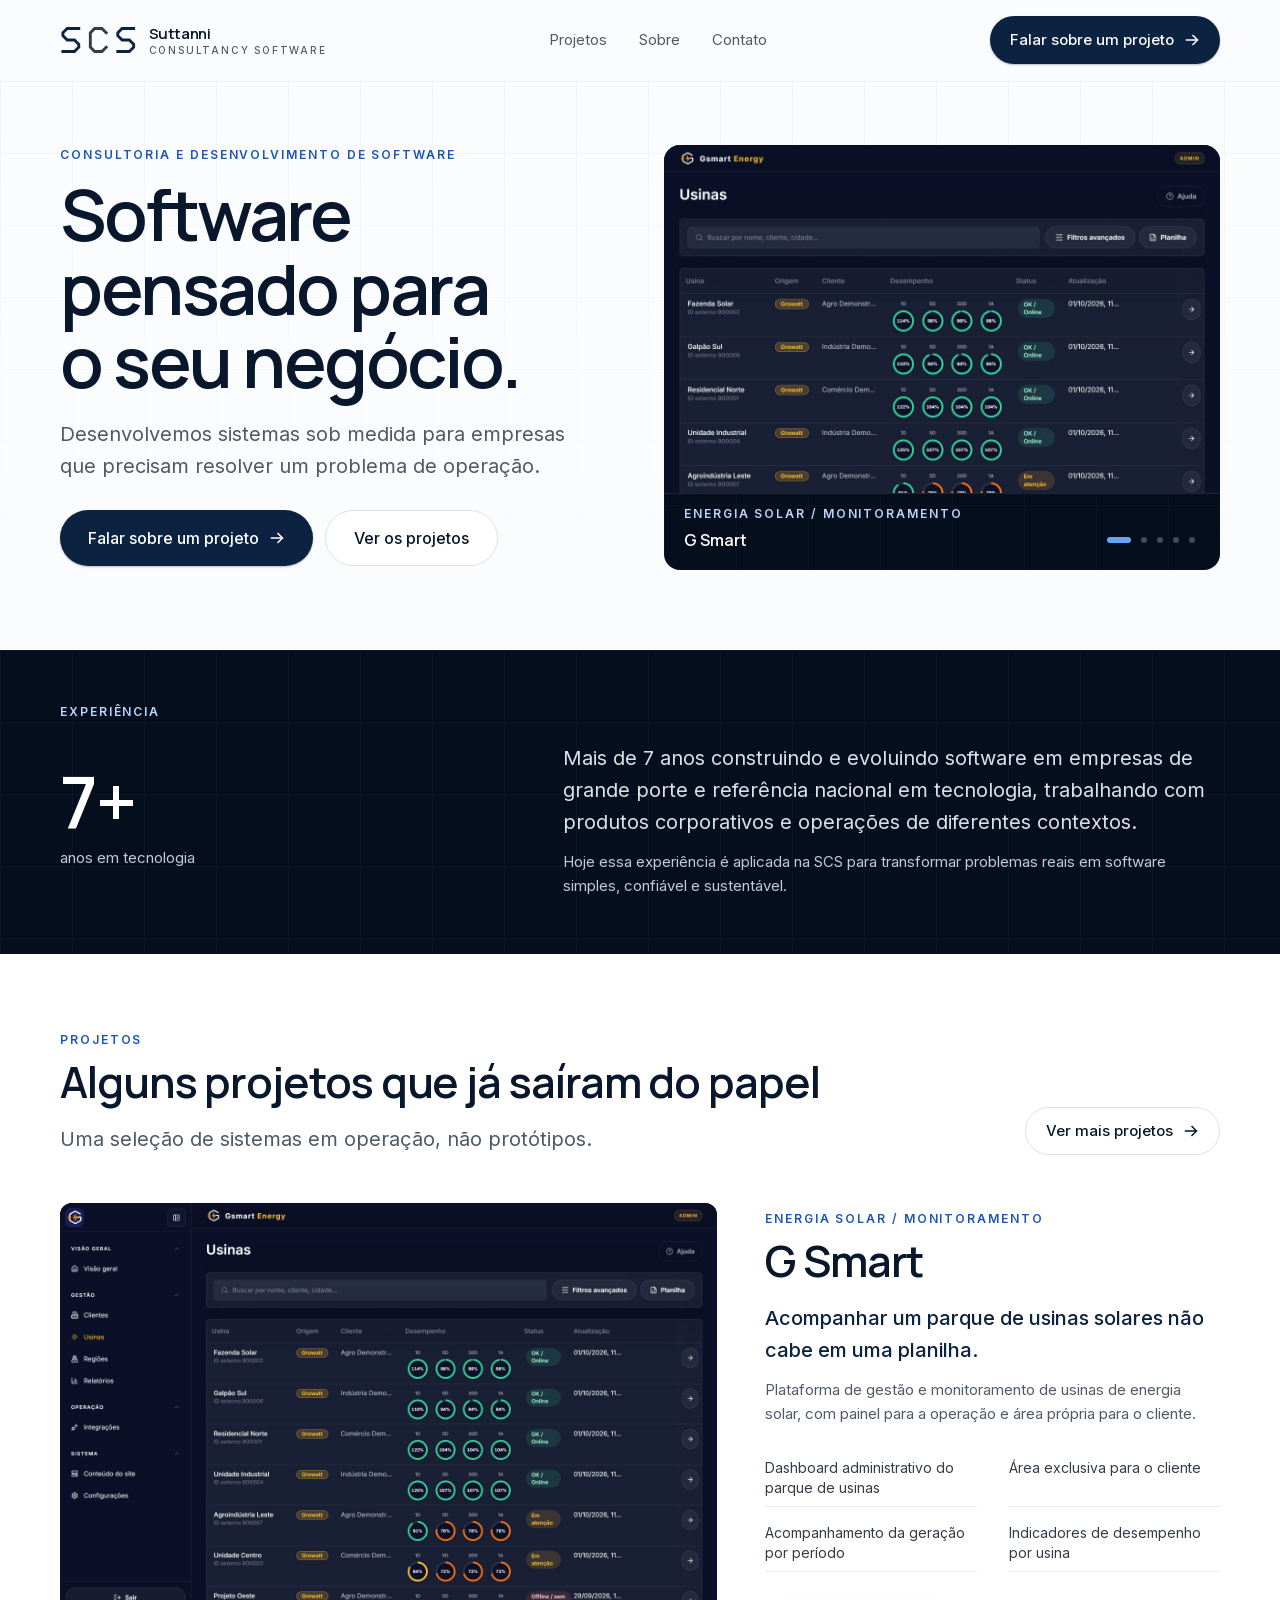
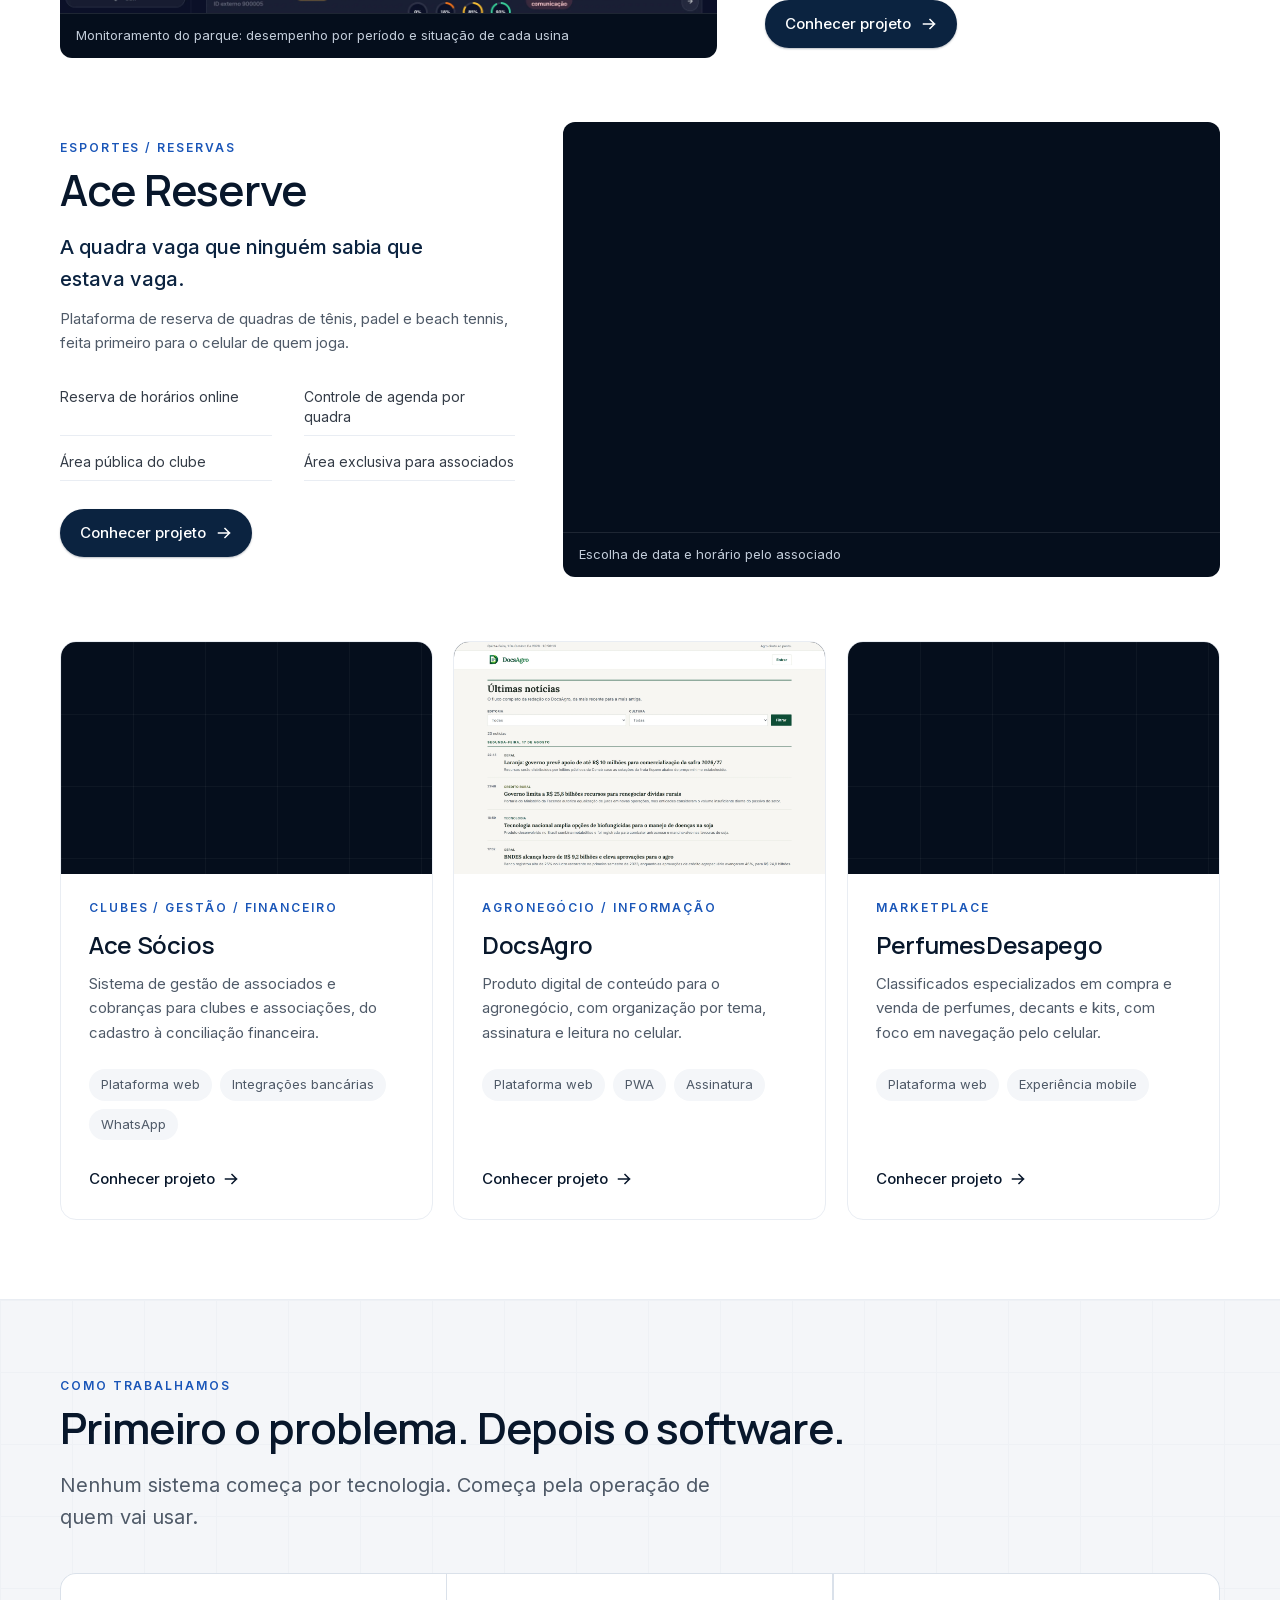
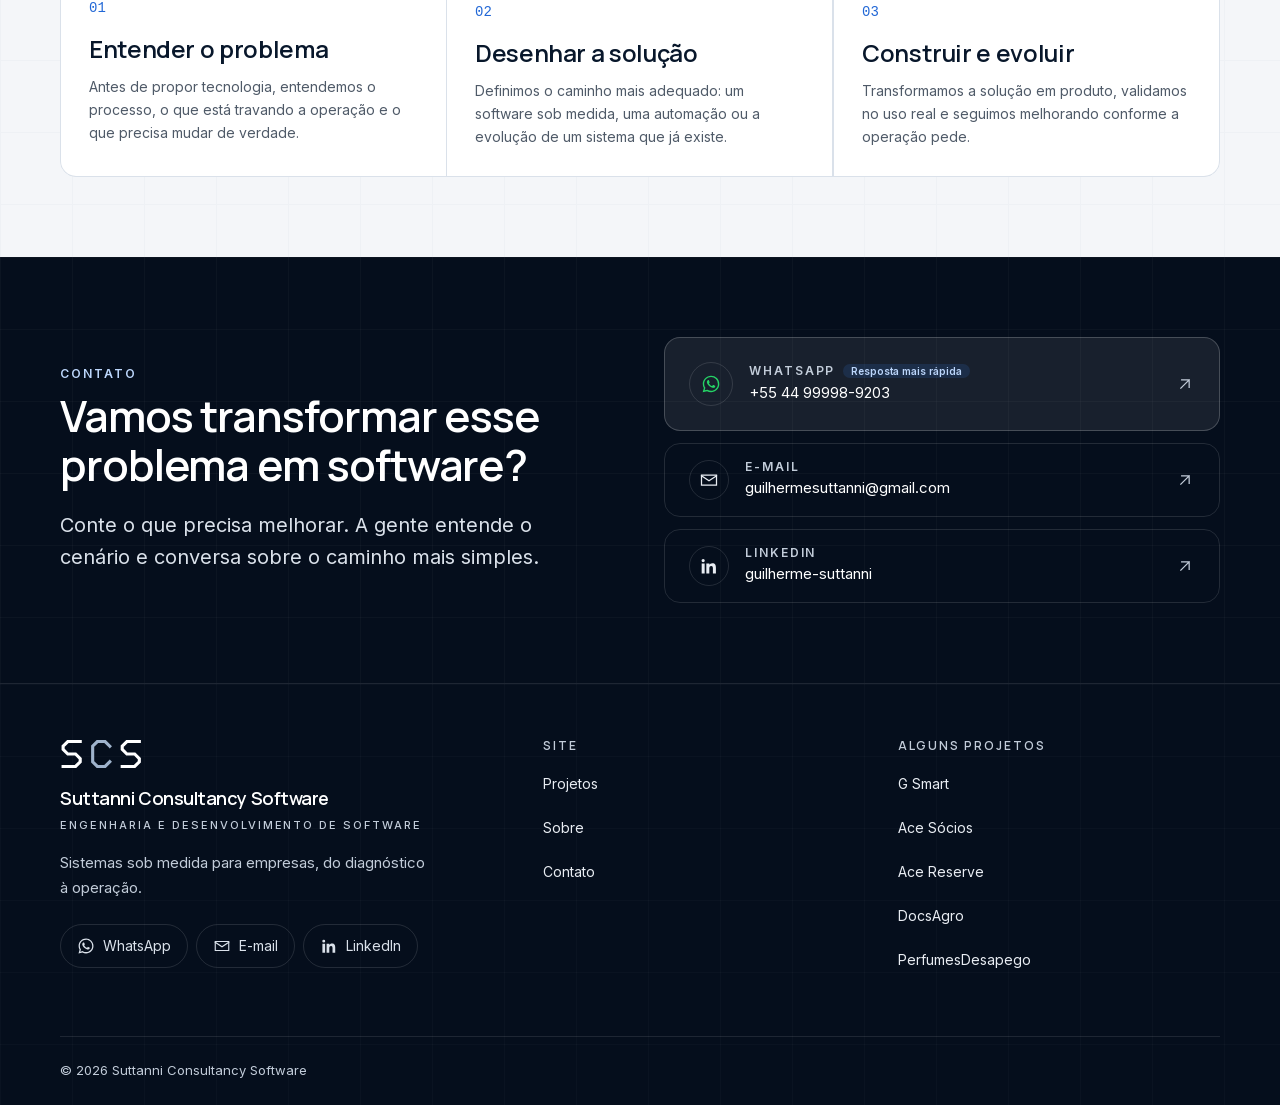
==== commit aca34bfb: "Publica f229558" ====
--- a/index.html
+++ b/index.html
@@ -1 +1 @@
-<!DOCTYPE html><html lang="pt-BR" class="manrope_9e067a5b-module__vT7MWq__variable inter_2fe1ab3d-module__-T-KAq__variable"><head><meta charSet="utf-8"/><meta name="viewport" content="width=device-width, initial-scale=1"/><link rel="preload" href="/_next/static/media/83afe278b6a6bb3c-s.p.2bn3s6zvc0dyp.woff2" as="font" crossorigin="" type="font/woff2"/><link rel="preload" href="/_next/static/media/a343f882a40d2cc9-s.p.1sj6eobyi31rd.woff2" as="font" crossorigin="" type="font/woff2"/><link rel="preload" href="/projects/g-smart/desktop/usinas.webp" as="image"/><link rel="stylesheet" href="/_next/static/chunks/361yh-4-xfyur.css" data-precedence="next"/><link rel="preload" as="script" fetchPriority="low" href="/_next/static/chunks/3s6nzrbk-8mnv.js"/><script src="/_next/static/chunks/19mx3mg6lkumu.js" async=""></script><script src="/_next/static/chunks/1k__zuwipnzw8.js" async=""></script><script src="/_next/static/chunks/344n2zhqbh4pn.js" async=""></script><script src="/_next/static/chunks/turbopack-17znwwc_v55e2.js" async=""></script><script src="/_next/static/chunks/2m97p5_yp8kj6.js" async=""></script><script src="/_next/static/chunks/324bx5-2yepmy.js" async=""></script><meta name="theme-color" content="#050e1c"/><meta name="color-scheme" content="light"/><title>Suttanni Consultancy Software | Software sob medida e consultoria</title><meta name="description" content="Desenvolvimento de sistemas sob medida, automação e consultoria tecnológica para empresas que querem transformar processos e ideias em soluções digitais."/><meta name="application-name" content="Suttanni Consultancy Software"/><meta name="author" content="Suttanni Consultancy Software"/><meta name="keywords" content="software sob medida,desenvolvimento de sistemas,consultoria em tecnologia,automação de processos,modernização de sistemas,sistemas para empresas"/><meta name="creator" content="Suttanni Consultancy Software"/><meta name="publisher" content="Suttanni Consultancy Software"/><meta name="robots" content="index, follow"/><meta name="googlebot" content="index, follow, max-image-preview:large"/><meta name="category" content="technology"/><link rel="canonical" href="https://guisuttanni.github.io/"/><meta property="og:title" content="Suttanni Consultancy Software | Software sob medida e consultoria"/><meta property="og:description" content="Desenvolvimento de sistemas sob medida, automação e consultoria tecnológica para empresas que querem transformar processos e ideias em soluções digitais."/><meta property="og:url" content="https://guisuttanni.github.io/"/><meta property="og:site_name" content="Suttanni Consultancy Software"/><meta property="og:locale" content="pt_BR"/><meta property="og:image" content="https://guisuttanni.github.io/og.png"/><meta property="og:image:width" content="1200"/><meta property="og:image:height" content="630"/><meta property="og:image:alt" content="Suttanni Consultancy Software"/><meta property="og:type" content="website"/><meta name="twitter:card" content="summary_large_image"/><meta name="twitter:title" content="Suttanni Consultancy Software"/><meta name="twitter:description" content="Desenvolvimento de sistemas sob medida, automação e consultoria tecnológica para empresas que querem transformar processos e ideias em soluções digitais."/><meta name="twitter:image" content="https://guisuttanni.github.io/og.png"/><link rel="icon" href="https://guisuttanni.github.io/icon.svg" type="image/svg+xml"/><link rel="apple-touch-icon" href="https://guisuttanni.github.io/apple-touch-icon.png" sizes="180x180" type="image/png"/><meta name="next-size-adjust" content=""/><noscript><style>.reveal { opacity: 1 !important; transform: none !important; }</style></noscript><script src="/_next/static/chunks/0cz1d0mv5g_q7.js" noModule=""></script></head><body class="min-h-dvh antialiased"><div hidden=""><!--$--><!--/$--></div><a href="#conteudo" class="sr-only rounded-full bg-navy-900 px-5 py-3 text-sm text-white focus:not-sr-only focus:fixed focus:top-4 focus:left-4 focus:z-[60]">Ir para o conteúdo</a><header class="sticky top-0 z-50 border-b transition-[border-color] duration-300 ease-[var(--ease-out-soft)] border-transparent"><div aria-hidden="true" class="absolute inset-0 -z-10 bg-mist-50/85 backdrop-blur-md transition-opacity duration-300 ease-[var(--ease-out-soft)] supports-[backdrop-filter]:bg-mist-50/75 opacity-0"></div><div class="mx-auto w-full max-w-[1240px] px-5 sm:px-8 lg:px-10 "><div class="flex h-16 items-center justify-between gap-4 lg:h-20"><a class="-m-2 rounded-lg p-2" aria-label="Suttanni Consultancy Software, página inicial" href="/"><span class="flex items-center gap-3 "><svg viewBox="0 0 106 36" fill="none" aria-hidden="true" focusable="false" class="h-6 w-auto shrink-0 sm:h-[26px]" shape-rendering="geometricPrecision"><g stroke-width="4" stroke-linecap="square" stroke-linejoin="miter"><path d="M24 2 H8 L2 8 V12 L8 18 H18 L24 24 V28 L18 34 H2" stroke="var(--color-navy-800)" transform="translate(2 0)"></path><path d="M24 8 L18 2 H8 L2 8 V28 L8 34 H18 L24 28" stroke="var(--color-graphite-700)" transform="translate(40 0)"></path><path d="M24 2 H8 L2 8 V12 L8 18 H18 L24 24 V28 L18 34 H2" stroke="var(--color-navy-800)" transform="translate(78 0)"></path></g></svg><span class="hidden min-w-0 flex-col leading-none lg:flex"><span class="font-display text-[0.9375rem] font-semibold tracking-tight text-navy-900">Suttanni</span><span class="mt-1 text-[0.625rem] font-medium uppercase tracking-[0.18em] text-graphite-500">Consultancy Software</span></span></span></a><nav aria-label="Principal" class="hidden items-center gap-1 md:flex"><a class="inline-flex min-h-10 items-center rounded-full px-3.5 text-[0.9375rem] transition-colors duration-200 hover:text-navy-900 text-graphite-500" href="/projetos/">Projetos</a><a class="inline-flex min-h-10 items-center rounded-full px-3.5 text-[0.9375rem] transition-colors duration-200 hover:text-navy-900 text-graphite-500" href="/#servicos">Serviços</a><a class="inline-flex min-h-10 items-center rounded-full px-3.5 text-[0.9375rem] transition-colors duration-200 hover:text-navy-900 text-graphite-500" href="/sobre/">Sobre</a><a class="inline-flex min-h-10 items-center rounded-full px-3.5 text-[0.9375rem] transition-colors duration-200 hover:text-navy-900 text-graphite-500" href="/contato/">Contato</a></nav><div class="flex items-center gap-2"><div class="hidden md:block"><a class="group/btn inline-flex items-center justify-center gap-2.5 rounded-full font-medium transition-[background-color,color,border-color,transform,box-shadow] duration-200 ease-[var(--ease-out-soft)] active:translate-y-px whitespace-nowrap bg-navy-800 text-white shadow-[0_1px_2px_rgba(8,23,43,0.28)] hover:bg-navy-700 hover:shadow-[0_8px_24px_-10px_rgba(8,23,43,0.6)] min-h-12 px-5 text-[0.9375rem] " href="/contato/">Falar sobre um projeto<svg viewBox="0 0 16 16" fill="none" aria-hidden="true" class="h-4 w-4 transition-transform duration-200 ease-[var(--ease-out-soft)] group-hover/btn:translate-x-0.5 "><path d="M2.5 8h11m0 0L9 3.5M13.5 8 9 12.5" stroke="currentColor" stroke-width="1.5" stroke-linecap="square"></path></svg></a></div><button type="button" aria-expanded="false" aria-controls="menu-mobile" aria-label="Abrir menu" class="relative -mr-2 flex h-12 w-12 items-center justify-center rounded-full text-navy-900 transition-colors hover:bg-mist-200/70 md:hidden"><span class="sr-only">Abrir menu</span><span aria-hidden="true" class="flex h-4 w-5 flex-col justify-between"><span class="block h-px w-full origin-center bg-current transition-transform duration-300 ease-[var(--ease-out-soft)] "></span><span class="block h-px w-full bg-current transition-opacity duration-200 opacity-100"></span><span class="block h-px w-full origin-center bg-current transition-transform duration-300 ease-[var(--ease-out-soft)] "></span></span></button></div></div></div><div id="menu-mobile" hidden="" class="fixed inset-x-0 top-16 bottom-0 z-40 overflow-y-auto border-t border-mist-200 bg-mist-50 md:hidden"><div class="mx-auto w-full max-w-[1240px] px-5 sm:px-8 lg:px-10 flex min-h-full flex-col pt-6 pb-10"><nav aria-label="Menu" class="flex flex-col"><a class="group flex items-center justify-between border-b border-mist-200 py-5 text-h3 font-display font-semibold text-navy-900" style="transition-delay:0ms" href="/projetos/">Projetos<svg viewBox="0 0 16 16" fill="none" aria-hidden="true" class="h-4 w-4 transition-transform duration-200 ease-[var(--ease-out-soft)] group-hover/btn:translate-x-0.5 text-graphite-400"><path d="M2.5 8h11m0 0L9 3.5M13.5 8 9 12.5" stroke="currentColor" stroke-width="1.5" stroke-linecap="square"></path></svg></a><a class="group flex items-center justify-between border-b border-mist-200 py-5 text-h3 font-display font-semibold text-navy-900" style="transition-delay:40ms" href="/#servicos">Serviços<svg viewBox="0 0 16 16" fill="none" aria-hidden="true" class="h-4 w-4 transition-transform duration-200 ease-[var(--ease-out-soft)] group-hover/btn:translate-x-0.5 text-graphite-400"><path d="M2.5 8h11m0 0L9 3.5M13.5 8 9 12.5" stroke="currentColor" stroke-width="1.5" stroke-linecap="square"></path></svg></a><a class="group flex items-center justify-between border-b border-mist-200 py-5 text-h3 font-display font-semibold text-navy-900" style="transition-delay:80ms" href="/sobre/">Sobre<svg viewBox="0 0 16 16" fill="none" aria-hidden="true" class="h-4 w-4 transition-transform duration-200 ease-[var(--ease-out-soft)] group-hover/btn:translate-x-0.5 text-graphite-400"><path d="M2.5 8h11m0 0L9 3.5M13.5 8 9 12.5" stroke="currentColor" stroke-width="1.5" stroke-linecap="square"></path></svg></a><a class="group flex items-center justify-between border-b border-mist-200 py-5 text-h3 font-display font-semibold text-navy-900" style="transition-delay:120ms" href="/contato/">Contato<svg viewBox="0 0 16 16" fill="none" aria-hidden="true" class="h-4 w-4 transition-transform duration-200 ease-[var(--ease-out-soft)] group-hover/btn:translate-x-0.5 text-graphite-400"><path d="M2.5 8h11m0 0L9 3.5M13.5 8 9 12.5" stroke="currentColor" stroke-width="1.5" stroke-linecap="square"></path></svg></a></nav><div class="mt-8 flex flex-col gap-3"><a class="group/btn inline-flex items-center justify-center gap-2.5 rounded-full font-medium transition-[background-color,color,border-color,transform,box-shadow] duration-200 ease-[var(--ease-out-soft)] active:translate-y-px whitespace-nowrap bg-navy-800 text-white shadow-[0_1px_2px_rgba(8,23,43,0.28)] hover:bg-navy-700 hover:shadow-[0_8px_24px_-10px_rgba(8,23,43,0.6)] min-h-13 px-6 text-base sm:min-h-14 sm:px-7 w-full" href="/contato/">Falar sobre um projeto<svg viewBox="0 0 16 16" fill="none" aria-hidden="true" class="h-4 w-4 transition-transform duration-200 ease-[var(--ease-out-soft)] group-hover/btn:translate-x-0.5 "><path d="M2.5 8h11m0 0L9 3.5M13.5 8 9 12.5" stroke="currentColor" stroke-width="1.5" stroke-linecap="square"></path></svg></a><a href="https://wa.me/5544999989203?text=Ol%C3%A1!%20Conheci%20a%20Suttanni%20Consultancy%20Software%20pelo%20site%20e%20gostaria%20de%20conversar%20sobre%20um%20projeto." class="group/btn inline-flex items-center justify-center gap-2.5 rounded-full font-medium transition-[background-color,color,border-color,transform,box-shadow] duration-200 ease-[var(--ease-out-soft)] active:translate-y-px whitespace-nowrap border border-mist-300 bg-white text-navy-900 hover:border-navy-800 hover:bg-white min-h-13 px-6 text-base sm:min-h-14 sm:px-7 w-full" target="_blank" rel="noopener noreferrer"><svg viewBox="0 0 24 24" fill="currentColor" aria-hidden="true" class="h-5 w-5 text-[#25D366]"><path d="M12.04 2C6.58 2 2.13 6.45 2.13 11.91c0 1.75.46 3.45 1.32 4.95L2 22l5.25-1.38a9.87 9.87 0 0 0 4.79 1.22h.01c5.46 0 9.91-4.45 9.91-9.91 0-2.65-1.03-5.14-2.9-7.01A9.82 9.82 0 0 0 12.04 2Zm0 18.15h-.01a8.2 8.2 0 0 1-4.19-1.15l-.3-.18-3.12.82.83-3.04-.2-.31a8.2 8.2 0 0 1-1.26-4.38c0-4.54 3.7-8.24 8.25-8.24 2.2 0 4.27.86 5.83 2.42a8.19 8.19 0 0 1 2.41 5.83c0 4.54-3.7 8.23-8.24 8.23Zm4.52-6.17c-.25-.12-1.47-.72-1.69-.81-.23-.08-.39-.12-.56.13-.16.24-.64.8-.78.97-.15.16-.29.18-.53.06-.25-.13-1.05-.39-1.99-1.23-.74-.66-1.23-1.47-1.38-1.72-.14-.25-.01-.38.11-.5.11-.11.25-.29.37-.43.12-.15.16-.25.25-.41.08-.17.04-.31-.02-.43-.06-.12-.56-1.34-.76-1.84-.2-.48-.4-.42-.56-.43h-.47c-.17 0-.43.06-.66.31-.22.25-.87.85-.87 2.07 0 1.22.89 2.4 1.02 2.56.12.17 1.75 2.67 4.24 3.74.59.26 1.05.41 1.41.52.59.19 1.13.16 1.56.1.47-.07 1.47-.6 1.67-1.18.21-.58.21-1.07.15-1.18-.06-.11-.23-.17-.48-.29Z"></path></svg>WhatsApp</a></div><div class="mt-auto pt-10"><p class="text-eyebrow font-semibold uppercase text-graphite-400">Contato direto</p><a href="mailto:guilhermesuttanni@gmail.com" class="mt-3 block [overflow-wrap:anywhere] text-[0.9375rem] text-graphite-700 underline-offset-4 hover:underline">guilhermesuttanni@gmail.com</a><a href="https://wa.me/5544999989203?text=Ol%C3%A1!%20Conheci%20a%20Suttanni%20Consultancy%20Software%20pelo%20site%20e%20gostaria%20de%20conversar%20sobre%20um%20projeto." target="_blank" rel="noopener noreferrer" class="mt-1 block text-[0.9375rem] text-graphite-700 underline-offset-4 hover:underline">+55 44 99998-9203</a></div></div></div></header><main id="conteudo"><section class="relative overflow-hidden pt-6 pb-10 sm:pt-12 sm:pb-16 lg:pt-16 lg:pb-20"><div aria-hidden="true" class="scs-grid-light absolute inset-0 [mask-image:linear-gradient(to_bottom,black,transparent_85%)] opacity-60"></div><div class="mx-auto w-full max-w-[1240px] px-5 sm:px-8 lg:px-10 relative"><div class="grid items-center gap-8 sm:gap-10 lg:grid-cols-12 lg:gap-12"><div class="lg:col-span-6"><div class="reveal  "><span class="block text-eyebrow font-semibold uppercase [text-wrap:balance] text-accent-700 ">Consultoria e desenvolvimento de software</span></div><div class="reveal  " style="--reveal-delay:60ms"><h1 class="mt-3 text-display font-semibold text-navy-900 sm:mt-4">Software pensado para o seu negócio.</h1></div><div class="reveal  " style="--reveal-delay:120ms"><p class="mt-4 max-w-lg text-lead text-graphite-500 sm:mt-5">Desenvolvemos sistemas sob medida para empresas que precisam resolver um problema de operação.</p></div><div class="reveal  " style="--reveal-delay:180ms"><div class="mt-6 flex flex-col gap-3 sm:mt-7 sm:flex-row sm:items-center"><a class="group/btn inline-flex items-center justify-center gap-2.5 rounded-full font-medium transition-[background-color,color,border-color,transform,box-shadow] duration-200 ease-[var(--ease-out-soft)] active:translate-y-px whitespace-nowrap bg-navy-800 text-white shadow-[0_1px_2px_rgba(8,23,43,0.28)] hover:bg-navy-700 hover:shadow-[0_8px_24px_-10px_rgba(8,23,43,0.6)] min-h-13 px-6 text-base sm:min-h-14 sm:px-7 w-full sm:w-auto" href="/contato/">Falar sobre um projeto<svg viewBox="0 0 16 16" fill="none" aria-hidden="true" class="h-4 w-4 transition-transform duration-200 ease-[var(--ease-out-soft)] group-hover/btn:translate-x-0.5 "><path d="M2.5 8h11m0 0L9 3.5M13.5 8 9 12.5" stroke="currentColor" stroke-width="1.5" stroke-linecap="square"></path></svg></a><a class="group/btn inline-flex items-center justify-center gap-2.5 rounded-full font-medium transition-[background-color,color,border-color,transform,box-shadow] duration-200 ease-[var(--ease-out-soft)] active:translate-y-px whitespace-nowrap border border-mist-300 bg-white text-navy-900 hover:border-navy-800 hover:bg-white min-h-13 px-6 text-base sm:min-h-14 sm:px-7 w-full sm:w-auto" href="/projetos/">Ver os projetos</a></div></div></div><div class="reveal  lg:col-span-6" style="--reveal-delay:200ms"><div role="group" aria-roledescription="carrossel" aria-label="Alguns projetos entregues" class="relative overflow-hidden rounded-2xl bg-navy-950 ring-1 ring-white/10 w-full"><div aria-hidden="true" class="scs-grid absolute inset-0 opacity-40"></div><div class="relative aspect-4/3 overflow-hidden sm:aspect-16/10"><div aria-hidden="false" class="absolute inset-0 transition-opacity duration-700 ease-[var(--ease-out-soft)] opacity-100"><div class="relative h-full w-full"><img alt="Lista de usinas no G Smart, cada linha com origem da integração, cliente, indicadores de desempenho de 1 dia, 5 dias, 30 dias e 1 ano, situação e horário da última atualização" width="950" height="594" decoding="async" style="color:transparent;--scale:1.25;--origin:100% 0%" src="/projects/g-smart/desktop/usinas.webp" class="dev-desktop "/><img alt="G Smart no celular com os cards das usinas, cada um mostrando situação e indicadores de desempenho" loading="lazy" width="240" height="519" decoding="async" style="color:transparent" src="/projects/g-smart/mobile/usinas-mobile.webp" class="dev-phone"/></div></div><div aria-hidden="true" class="absolute inset-0 transition-opacity duration-700 ease-[var(--ease-out-soft)] opacity-0"><div class="relative h-full w-full"><img alt="" loading="lazy" width="874" height="546" decoding="async" style="color:transparent;--scale:1.15;--origin:50% 0%" src="/projects/docsagro/desktop/feed-noticias.webp" class="dev-desktop "/><img alt="" loading="lazy" width="240" height="519" decoding="async" style="color:transparent" src="/projects/docsagro/mobile/feed-mobile.webp" class="dev-phone"/></div></div><div aria-hidden="true" class="absolute inset-0 transition-opacity duration-700 ease-[var(--ease-out-soft)] opacity-0"></div><div aria-hidden="true" class="absolute inset-0 transition-opacity duration-700 ease-[var(--ease-out-soft)] opacity-0"></div><div aria-hidden="true" class="absolute inset-0 transition-opacity duration-700 ease-[var(--ease-out-soft)] opacity-0"></div></div><div class="relative border-t border-white/10 px-4 py-3 sm:px-5 sm:py-3.5"><p data-showcase-caption="true" class="text-[0.6875rem] font-semibold uppercase tracking-[0.12em] text-accent-200 sm:text-eyebrow sm:tracking-[0.16em]">Energia Solar / Monitoramento</p><div class="mt-1 flex items-center justify-between gap-4"><p class="min-w-0 truncate font-display text-[0.9375rem] font-semibold text-white sm:text-base">G Smart</p><ul class="flex shrink-0 items-center"><li><button type="button" aria-label="Ver G Smart" aria-current="true" class="group/dot flex h-8 items-center px-[5px]"><span class="block h-1.5 rounded-full transition-all duration-500 w-6 bg-accent-400"></span></button></li><li><button type="button" aria-label="Ver DocsAgro" aria-current="false" class="group/dot flex h-8 items-center px-[5px]"><span class="block h-1.5 rounded-full transition-all duration-500 w-1.5 bg-white/25 group-hover/dot:bg-white/50"></span></button></li><li><button type="button" aria-label="Ver Ace Reserve" aria-current="false" class="group/dot flex h-8 items-center px-[5px]"><span class="block h-1.5 rounded-full transition-all duration-500 w-1.5 bg-white/25 group-hover/dot:bg-white/50"></span></button></li><li><button type="button" aria-label="Ver PerfumesDesapego" aria-current="false" class="group/dot flex h-8 items-center px-[5px]"><span class="block h-1.5 rounded-full transition-all duration-500 w-1.5 bg-white/25 group-hover/dot:bg-white/50"></span></button></li><li><button type="button" aria-label="Ver Ace Sócios" aria-current="false" class="group/dot flex h-8 items-center px-[5px]"><span class="block h-1.5 rounded-full transition-all duration-500 w-1.5 bg-white/25 group-hover/dot:bg-white/50"></span></button></li></ul></div></div></div></div></div></div></section><section class="section-tight relative overflow-hidden bg-navy-950 text-white"><div aria-hidden="true" class="scs-grid absolute inset-0 opacity-50"></div><div class="mx-auto w-full max-w-[1240px] px-5 sm:px-8 lg:px-10 relative"><div class="reveal  "><span class="block text-eyebrow font-semibold uppercase [text-wrap:balance] text-accent-200 ">Experiência</span></div><div class="mt-6 grid gap-6 lg:grid-cols-12 lg:items-start lg:gap-12"><div class="reveal  lg:col-span-4" style="--reveal-delay:60ms"><div class="flex items-baseline gap-4 lg:block"><span class="font-display text-[clamp(3rem,7vw,4.5rem)] font-semibold leading-[0.9] tracking-tight text-white">7+</span><span class="text-[0.9375rem] text-mist-400 lg:mt-3 lg:block">anos em tecnologia</span></div></div><div class="reveal  lg:col-span-7 lg:col-start-6 lg:pt-2" style="--reveal-delay:120ms"><p class="text-lead text-mist-300">Construção e evolução de sistemas usados em operações reais, do diagnóstico à entrega e à manutenção.</p></div></div></div></section><section id="projetos" class="section scroll-mt-24 bg-white"><div class="mx-auto w-full max-w-[1240px] px-5 sm:px-8 lg:px-10 "><div class="flex flex-col gap-6 lg:flex-row lg:items-end lg:justify-between"><div class="reveal  flex min-w-0 flex-col items-start "><span class="block text-eyebrow font-semibold uppercase [text-wrap:balance] text-accent-700 ">Projetos</span><h2 class="mt-3 text-h2 font-semibold text-navy-900">Alguns projetos que já saíram do papel</h2><p class="mt-4 max-w-2xl text-lead text-graphite-500">Uma seleção de sistemas em operação, não protótipos.</p></div><div class="reveal  shrink-0" style="--reveal-delay:100ms"><a class="group/btn inline-flex items-center justify-center gap-2.5 rounded-full font-medium transition-[background-color,color,border-color,transform,box-shadow] duration-200 ease-[var(--ease-out-soft)] active:translate-y-px whitespace-nowrap border border-mist-300 bg-white text-navy-900 hover:border-navy-800 hover:bg-white min-h-12 px-5 text-[0.9375rem] " href="/projetos/">Ver mais projetos<svg viewBox="0 0 16 16" fill="none" aria-hidden="true" class="h-4 w-4 transition-transform duration-200 ease-[var(--ease-out-soft)] group-hover/btn:translate-x-0.5 "><path d="M2.5 8h11m0 0L9 3.5M13.5 8 9 12.5" stroke="currentColor" stroke-width="1.5" stroke-linecap="square"></path></svg></a></div></div><div class="mt-10 flex flex-col gap-14 sm:mt-12 lg:gap-16"><article class="grid items-center gap-7 lg:grid-cols-12 lg:gap-12"><div class="reveal  lg:col-span-7 "><figure class="overflow-hidden rounded-xl bg-navy-950 ring-1 ring-white/10 "><div class="relative aspect-4/3 overflow-hidden sm:aspect-16/10"><div aria-hidden="true" class="scs-grid absolute inset-0 opacity-50 sm:hidden"></div><div class="relative h-full w-full"><img alt="Lista de usinas no G Smart, cada linha com origem da integração, cliente, indicadores de desempenho de 1 dia, 5 dias, 30 dias e 1 ano, situação e horário da última atualização" width="720" height="450" decoding="async" style="color:transparent" src="/projects/g-smart/desktop/usinas.webp" class="dev-desktop "/><img alt="G Smart no celular com os cards das usinas, cada um mostrando situação e indicadores de desempenho" loading="lazy" width="240" height="519" decoding="async" style="color:transparent" src="/projects/g-smart/mobile/usinas-mobile.webp" class="dev-phone"/></div></div><figcaption class="border-t border-white/10 px-4 py-3 text-[0.8125rem] text-mist-400 hidden sm:block">Monitoramento do parque: desempenho por período e situação de cada usina</figcaption></figure></div><div class="reveal  lg:col-span-5 " style="--reveal-delay:80ms"><p class="text-eyebrow font-semibold uppercase text-accent-700">Energia Solar / Monitoramento</p><h3 class="mt-3 text-h2 font-semibold text-navy-900">G Smart</h3><p class="mt-4 text-lead font-medium text-navy-800">Acompanhar um parque de usinas solares não cabe em uma planilha.</p><p class="mt-3 text-[0.9375rem] leading-relaxed text-graphite-500">Plataforma de gestão e monitoramento de usinas de energia solar, com painel para a operação e área própria para o cliente.</p><ul class="mt-6 hidden gap-x-8 gap-y-2 sm:grid sm:grid-cols-2 lg:grid-cols-1 xl:grid-cols-2"><li class="border-b border-mist-200 py-2 text-sm text-graphite-700">Dashboard administrativo do parque de usinas</li><li class="border-b border-mist-200 py-2 text-sm text-graphite-700">Área exclusiva para o cliente</li><li class="border-b border-mist-200 py-2 text-sm text-graphite-700">Acompanhamento da geração por período</li><li class="border-b border-mist-200 py-2 text-sm text-graphite-700">Indicadores de desempenho por usina</li></ul><a class="group/btn inline-flex items-center justify-center gap-2.5 rounded-full font-medium transition-[background-color,color,border-color,transform,box-shadow] duration-200 ease-[var(--ease-out-soft)] active:translate-y-px whitespace-nowrap bg-navy-800 text-white shadow-[0_1px_2px_rgba(8,23,43,0.28)] hover:bg-navy-700 hover:shadow-[0_8px_24px_-10px_rgba(8,23,43,0.6)] min-h-12 px-5 text-[0.9375rem] mt-7" href="/projetos/g-smart/">Conhecer projeto<svg viewBox="0 0 16 16" fill="none" aria-hidden="true" class="h-4 w-4 transition-transform duration-200 ease-[var(--ease-out-soft)] group-hover/btn:translate-x-0.5 "><path d="M2.5 8h11m0 0L9 3.5M13.5 8 9 12.5" stroke="currentColor" stroke-width="1.5" stroke-linecap="square"></path></svg></a></div></article><article class="grid items-center gap-7 lg:grid-cols-12 lg:gap-12"><div class="reveal  lg:col-span-7 lg:order-2 lg:col-start-6"><figure class="overflow-hidden rounded-xl bg-navy-950 ring-1 ring-white/10 "><div class="relative aspect-4/3 overflow-hidden sm:aspect-16/10"><div aria-hidden="true" class="scs-grid absolute inset-0 opacity-50 sm:hidden"></div><div class="relative h-full w-full"><img alt="Tela de uma quadra de tênis no Ace Reserve, com calendário do mês e lista de horários livres com botão de reservar" loading="lazy" width="720" height="450" decoding="async" style="color:transparent" src="/projects/ace-reserve/desktop/agenda-quadra.webp" class="dev-desktop "/><img alt="Ace Reserve no celular mostrando os horários livres do dia, cada um com botão de reservar" loading="lazy" width="240" height="519" decoding="async" style="color:transparent" src="/projects/ace-reserve/mobile/reserva-mobile.webp" class="dev-phone"/></div></div><figcaption class="border-t border-white/10 px-4 py-3 text-[0.8125rem] text-mist-400 hidden sm:block">Escolha de data e horário pelo associado</figcaption></figure></div><div class="reveal  lg:col-span-5 lg:order-1 lg:col-start-1 lg:row-start-1" style="--reveal-delay:80ms"><p class="text-eyebrow font-semibold uppercase text-accent-700">Esportes / Reservas</p><h3 class="mt-3 text-h2 font-semibold text-navy-900">Ace Reserve</h3><p class="mt-4 text-lead font-medium text-navy-800">A quadra vaga que ninguém sabia que estava vaga.</p><p class="mt-3 text-[0.9375rem] leading-relaxed text-graphite-500">Plataforma de reserva de quadras de tênis, padel e beach tennis, feita primeiro para o celular de quem joga.</p><ul class="mt-6 hidden gap-x-8 gap-y-2 sm:grid sm:grid-cols-2 lg:grid-cols-1 xl:grid-cols-2"><li class="border-b border-mist-200 py-2 text-sm text-graphite-700">Reserva de horários online</li><li class="border-b border-mist-200 py-2 text-sm text-graphite-700">Controle de agenda por quadra</li><li class="border-b border-mist-200 py-2 text-sm text-graphite-700">Área pública do clube</li><li class="border-b border-mist-200 py-2 text-sm text-graphite-700">Área exclusiva para associados</li></ul><a class="group/btn inline-flex items-center justify-center gap-2.5 rounded-full font-medium transition-[background-color,color,border-color,transform,box-shadow] duration-200 ease-[var(--ease-out-soft)] active:translate-y-px whitespace-nowrap bg-navy-800 text-white shadow-[0_1px_2px_rgba(8,23,43,0.28)] hover:bg-navy-700 hover:shadow-[0_8px_24px_-10px_rgba(8,23,43,0.6)] min-h-12 px-5 text-[0.9375rem] mt-7" href="/projetos/ace-reserve/">Conhecer projeto<svg viewBox="0 0 16 16" fill="none" aria-hidden="true" class="h-4 w-4 transition-transform duration-200 ease-[var(--ease-out-soft)] group-hover/btn:translate-x-0.5 "><path d="M2.5 8h11m0 0L9 3.5M13.5 8 9 12.5" stroke="currentColor" stroke-width="1.5" stroke-linecap="square"></path></svg></a></div></article></div><ul class="mt-12 grid gap-5 sm:grid-cols-2 lg:mt-16 lg:grid-cols-3"><li class="reveal  h-full"><article class="group relative flex h-full flex-col overflow-hidden rounded-2xl border border-mist-200 bg-white transition-[border-color,box-shadow,transform] duration-300 ease-[var(--ease-out-soft)] hover:border-mist-300 hover:shadow-[0_24px_60px_-40px_rgba(8,23,43,0.55)] focus-within:border-navy-800"><div class="relative aspect-4/3 overflow-hidden bg-navy-950 sm:aspect-16/10"><div aria-hidden="true" class="scs-grid absolute inset-0 opacity-70"></div><div class="relative h-full w-full transition-transform duration-500 ease-[var(--ease-out-soft)] group-hover:scale-[1.02]"><div class="relative h-full w-full"><img alt="Tela de cobranças do Ace Sócios, com a geração de mensalidades por competência no topo e a lista de cobranças com associado, vencimento, valor, situação, boleto e envio" loading="lazy" width="560" height="350" decoding="async" style="color:transparent" src="/projects/ace-socios/desktop/cobrancas.webp" class="dev-desktop "/><img alt="Cobranças do Ace Sócios no celular, em cards com associado, competência, valor e situação" loading="lazy" width="240" height="519" decoding="async" style="color:transparent" src="/projects/ace-socios/mobile/cobrancas-mobile.webp" class="dev-phone"/></div></div></div><div class="flex flex-1 flex-col p-5 sm:p-7"><p class="text-eyebrow font-semibold uppercase text-accent-700">Clubes / Gestão / Financeiro</p><h3 class="mt-3 text-h3 font-semibold text-navy-900 sm:mt-4"><a class="before:absolute before:inset-0" href="/projetos/ace-socios/"><span class="sr-only">Conhecer o projeto </span>Ace Sócios</a></h3><p class="mt-3 text-[0.9375rem] leading-relaxed text-graphite-500">Sistema de gestão de associados e cobranças para clubes e associações, do cadastro à conciliação financeira.</p><ul class="mt-6 flex flex-wrap gap-2"><li class="rounded-full bg-mist-100 px-3 py-1.5 text-[0.8125rem] text-graphite-500">Plataforma web</li><li class="rounded-full bg-mist-100 px-3 py-1.5 text-[0.8125rem] text-graphite-500">Integrações bancárias</li><li class="rounded-full bg-mist-100 px-3 py-1.5 text-[0.8125rem] text-graphite-500">WhatsApp</li></ul><span class="mt-auto flex items-center gap-2 pt-7 text-[0.9375rem] font-medium text-navy-900">Conhecer projeto<svg viewBox="0 0 16 16" fill="none" aria-hidden="true" class="h-4 w-4 transition-transform duration-200 ease-[var(--ease-out-soft)] group-hover/btn:translate-x-0.5 transition-transform duration-200 group-hover:translate-x-0.5"><path d="M2.5 8h11m0 0L9 3.5M13.5 8 9 12.5" stroke="currentColor" stroke-width="1.5" stroke-linecap="square"></path></svg></span></div></article></li><li class="reveal  h-full" style="--reveal-delay:80ms"><article class="group relative flex h-full flex-col overflow-hidden rounded-2xl border border-mist-200 bg-white transition-[border-color,box-shadow,transform] duration-300 ease-[var(--ease-out-soft)] hover:border-mist-300 hover:shadow-[0_24px_60px_-40px_rgba(8,23,43,0.55)] focus-within:border-navy-800"><div class="relative aspect-4/3 overflow-hidden bg-navy-950 sm:aspect-16/10"><div aria-hidden="true" class="scs-grid absolute inset-0 opacity-70"></div><div class="relative h-full w-full transition-transform duration-500 ease-[var(--ease-out-soft)] group-hover:scale-[1.02]"><div class="relative h-full w-full"><img alt="Lista de últimas notícias do DocsAgro, com filtros por editoria e cultura e as chamadas agrupadas por dia" loading="lazy" width="560" height="350" decoding="async" style="color:transparent" src="/projects/docsagro/desktop/feed-noticias.webp" class="dev-desktop "/><img alt="DocsAgro no celular com a lista de notícias do dia" loading="lazy" width="240" height="519" decoding="async" style="color:transparent" src="/projects/docsagro/mobile/feed-mobile.webp" class="dev-phone"/></div></div></div><div class="flex flex-1 flex-col p-5 sm:p-7"><p class="text-eyebrow font-semibold uppercase text-accent-700">Agronegócio / Informação</p><h3 class="mt-3 text-h3 font-semibold text-navy-900 sm:mt-4"><a class="before:absolute before:inset-0" href="/projetos/docsagro/"><span class="sr-only">Conhecer o projeto </span>DocsAgro</a></h3><p class="mt-3 text-[0.9375rem] leading-relaxed text-graphite-500">Produto digital de conteúdo para o agronegócio, com organização por tema, assinatura e leitura no celular.</p><ul class="mt-6 flex flex-wrap gap-2"><li class="rounded-full bg-mist-100 px-3 py-1.5 text-[0.8125rem] text-graphite-500">Plataforma web</li><li class="rounded-full bg-mist-100 px-3 py-1.5 text-[0.8125rem] text-graphite-500">PWA</li><li class="rounded-full bg-mist-100 px-3 py-1.5 text-[0.8125rem] text-graphite-500">Assinatura</li></ul><span class="mt-auto flex items-center gap-2 pt-7 text-[0.9375rem] font-medium text-navy-900">Conhecer projeto<svg viewBox="0 0 16 16" fill="none" aria-hidden="true" class="h-4 w-4 transition-transform duration-200 ease-[var(--ease-out-soft)] group-hover/btn:translate-x-0.5 transition-transform duration-200 group-hover:translate-x-0.5"><path d="M2.5 8h11m0 0L9 3.5M13.5 8 9 12.5" stroke="currentColor" stroke-width="1.5" stroke-linecap="square"></path></svg></span></div></article></li><li class="reveal  h-full" style="--reveal-delay:160ms"><article class="group relative flex h-full flex-col overflow-hidden rounded-2xl border border-mist-200 bg-white transition-[border-color,box-shadow,transform] duration-300 ease-[var(--ease-out-soft)] hover:border-mist-300 hover:shadow-[0_24px_60px_-40px_rgba(8,23,43,0.55)] focus-within:border-navy-800"><div class="relative aspect-4/3 overflow-hidden bg-navy-950 sm:aspect-16/10"><div aria-hidden="true" class="scs-grid absolute inset-0 opacity-70"></div><div class="relative h-full w-full transition-transform duration-500 ease-[var(--ease-out-soft)] group-hover:scale-[1.02]"><div class="relative h-full w-full"><img alt="Anúncio de um perfume no PerfumesDesapego, com marca, preço, volumetria restante, descrição do vendedor e ficha de detalhes" loading="lazy" width="560" height="350" decoding="async" style="color:transparent" src="/projects/perfumes-desapego/desktop/anuncio.webp" class="dev-desktop "/><img alt="Resultados de busca de perfumes no celular" loading="lazy" width="240" height="519" decoding="async" style="color:transparent" src="/projects/perfumes-desapego/mobile/busca-mobile.webp" class="dev-phone"/></div></div></div><div class="flex flex-1 flex-col p-5 sm:p-7"><p class="text-eyebrow font-semibold uppercase text-accent-700">Marketplace</p><h3 class="mt-3 text-h3 font-semibold text-navy-900 sm:mt-4"><a class="before:absolute before:inset-0" href="/projetos/perfumes-desapego/"><span class="sr-only">Conhecer o projeto </span>PerfumesDesapego</a></h3><p class="mt-3 text-[0.9375rem] leading-relaxed text-graphite-500">Classificados especializados em compra e venda de perfumes, decants e kits, com foco em navegação pelo celular.</p><ul class="mt-6 flex flex-wrap gap-2"><li class="rounded-full bg-mist-100 px-3 py-1.5 text-[0.8125rem] text-graphite-500">Plataforma web</li><li class="rounded-full bg-mist-100 px-3 py-1.5 text-[0.8125rem] text-graphite-500">Experiência mobile</li></ul><span class="mt-auto flex items-center gap-2 pt-7 text-[0.9375rem] font-medium text-navy-900">Conhecer projeto<svg viewBox="0 0 16 16" fill="none" aria-hidden="true" class="h-4 w-4 transition-transform duration-200 ease-[var(--ease-out-soft)] group-hover/btn:translate-x-0.5 transition-transform duration-200 group-hover:translate-x-0.5"><path d="M2.5 8h11m0 0L9 3.5M13.5 8 9 12.5" stroke="currentColor" stroke-width="1.5" stroke-linecap="square"></path></svg></span></div></article></li></ul></div></section><section id="servicos" class="section relative scroll-mt-24 overflow-hidden bg-navy-900 text-white"><div aria-hidden="true" class="scs-grid absolute inset-0 opacity-40"></div><div class="mx-auto w-full max-w-[1240px] px-5 sm:px-8 lg:px-10 relative"><div class="reveal  flex min-w-0 flex-col items-start "><span class="block text-eyebrow font-semibold uppercase [text-wrap:balance] text-accent-200 ">Serviços</span><h2 class="mt-3 text-h2 font-semibold text-white">Como podemos ajudar sua empresa</h2><p class="mt-4 max-w-2xl text-lead text-mist-300">Quatro frentes. Um projeto costuma começar por uma delas e avançar pelas outras com o tempo.</p></div><ul class="mt-8 sm:mt-10 sm:grid sm:grid-cols-2 sm:gap-px sm:overflow-hidden sm:rounded-2xl sm:bg-white/10"><li class="reveal  group border-t border-white/10 py-6 first:border-t-0 first:pt-0 sm:flex sm:flex-col sm:border-0 sm:bg-navy-900 sm:p-8 sm:transition-colors sm:duration-300 sm:first:pt-8 sm:hover:bg-navy-800/60"><div class="flex items-center gap-3 sm:block"><span class="text-mist-400 transition-colors duration-300 group-hover:text-accent-400"><svg viewBox="0 0 40 40" fill="none" stroke="currentColor" stroke-width="1.4" stroke-linecap="square" stroke-linejoin="miter" aria-hidden="true" class="h-8 w-8 sm:h-10 sm:w-10"><path d="M4 8h32v24H4z"></path><path d="M4 16h32M14 16v16M14 24h22"></path><path d="M24 8v8" stroke-opacity="0.5"></path></svg></span><h3 class="text-h3 font-semibold text-white sm:mt-6">Software sob medida</h3></div><p class="mt-3 text-[0.9375rem] leading-relaxed text-mist-300">Construídos a partir da operação da empresa, não do que um sistema de prateleira permite.</p><p class="mt-3 text-[0.8125rem] leading-relaxed text-mist-400 sm:hidden">Sistemas internos · Portais e plataformas web · Dashboards · Produtos digitais</p><ul class="mt-5 hidden flex-wrap gap-2 sm:flex"><li class="rounded-full border border-white/15 px-3 py-1.5 text-[0.8125rem] text-mist-300">Sistemas internos</li><li class="rounded-full border border-white/15 px-3 py-1.5 text-[0.8125rem] text-mist-300">Portais e plataformas web</li><li class="rounded-full border border-white/15 px-3 py-1.5 text-[0.8125rem] text-mist-300">Dashboards</li><li class="rounded-full border border-white/15 px-3 py-1.5 text-[0.8125rem] text-mist-300">Produtos digitais</li></ul></li><li class="reveal  group border-t border-white/10 py-6 first:border-t-0 first:pt-0 sm:flex sm:flex-col sm:border-0 sm:bg-navy-900 sm:p-8 sm:transition-colors sm:duration-300 sm:first:pt-8 sm:hover:bg-navy-800/60" style="--reveal-delay:70ms"><div class="flex items-center gap-3 sm:block"><span class="text-mist-400 transition-colors duration-300 group-hover:text-accent-400"><svg viewBox="0 0 40 40" fill="none" stroke="currentColor" stroke-width="1.4" stroke-linecap="square" stroke-linejoin="miter" aria-hidden="true" class="h-8 w-8 sm:h-10 sm:w-10"><path d="M8 12h18l6 6M32 28H14l-6-6"></path><path d="M22 8l4 4-4 4M18 32l-4-4 4-4"></path></svg></span><h3 class="text-h3 font-semibold text-white sm:mt-6">Modernização de sistemas</h3></div><p class="mt-3 text-[0.9375rem] leading-relaxed text-mist-300">Evoluir o que já existe: melhorar a experiência e substituir o que ficou manual demais.</p><p class="mt-3 text-[0.8125rem] leading-relaxed text-mist-400 sm:hidden">Sistemas legados · Retrabalho de interface · Reorganização de processos</p><ul class="mt-5 hidden flex-wrap gap-2 sm:flex"><li class="rounded-full border border-white/15 px-3 py-1.5 text-[0.8125rem] text-mist-300">Sistemas legados</li><li class="rounded-full border border-white/15 px-3 py-1.5 text-[0.8125rem] text-mist-300">Retrabalho de interface</li><li class="rounded-full border border-white/15 px-3 py-1.5 text-[0.8125rem] text-mist-300">Reorganização de processos</li></ul></li><li class="reveal  group border-t border-white/10 py-6 first:border-t-0 first:pt-0 sm:flex sm:flex-col sm:border-0 sm:bg-navy-900 sm:p-8 sm:transition-colors sm:duration-300 sm:first:pt-8 sm:hover:bg-navy-800/60" style="--reveal-delay:140ms"><div class="flex items-center gap-3 sm:block"><span class="text-mist-400 transition-colors duration-300 group-hover:text-accent-400"><svg viewBox="0 0 40 40" fill="none" stroke="currentColor" stroke-width="1.4" stroke-linecap="square" stroke-linejoin="miter" aria-hidden="true" class="h-8 w-8 sm:h-10 sm:w-10"><path d="M6 10h12v8H6zM22 22h12v8H22z"></path><path d="M12 18v6l10 0"></path><path d="M28 10h6v6h-6z" stroke-opacity="0.5"></path><path d="M6 30h10" stroke-opacity="0.5"></path></svg></span><h3 class="text-h3 font-semibold text-white sm:mt-6">Automação de processos</h3></div><p class="mt-3 text-[0.9375rem] leading-relaxed text-mist-300">Transformar a tarefa repetitiva do dia a dia em rotina que o sistema executa.</p><p class="mt-3 text-[0.8125rem] leading-relaxed text-mist-400 sm:hidden">Rotinas manuais · Planilhas críticas · Integrações entre sistemas</p><ul class="mt-5 hidden flex-wrap gap-2 sm:flex"><li class="rounded-full border border-white/15 px-3 py-1.5 text-[0.8125rem] text-mist-300">Rotinas manuais</li><li class="rounded-full border border-white/15 px-3 py-1.5 text-[0.8125rem] text-mist-300">Planilhas críticas</li><li class="rounded-full border border-white/15 px-3 py-1.5 text-[0.8125rem] text-mist-300">Integrações entre sistemas</li></ul></li><li class="reveal  group border-t border-white/10 py-6 first:border-t-0 first:pt-0 sm:flex sm:flex-col sm:border-0 sm:bg-navy-900 sm:p-8 sm:transition-colors sm:duration-300 sm:first:pt-8 sm:hover:bg-navy-800/60" style="--reveal-delay:210ms"><div class="flex items-center gap-3 sm:block"><span class="text-mist-400 transition-colors duration-300 group-hover:text-accent-400"><svg viewBox="0 0 40 40" fill="none" stroke="currentColor" stroke-width="1.4" stroke-linecap="square" stroke-linejoin="miter" aria-hidden="true" class="h-8 w-8 sm:h-10 sm:w-10"><path d="M20 5l15 8.5v13L20 35 5 26.5v-13z"></path><path d="M20 14l7 4v8l-7 4-7-4v-8z"></path></svg></span><h3 class="text-h3 font-semibold text-white sm:mt-6">Consultoria tecnológica</h3></div><p class="mt-3 text-[0.9375rem] leading-relaxed text-mist-300">Analisar o problema e decidir o caminho antes de escrever a primeira linha.</p><p class="mt-3 text-[0.8125rem] leading-relaxed text-mist-400 sm:hidden">Diagnóstico · Arquitetura de produto · Decisões de tecnologia</p><ul class="mt-5 hidden flex-wrap gap-2 sm:flex"><li class="rounded-full border border-white/15 px-3 py-1.5 text-[0.8125rem] text-mist-300">Diagnóstico</li><li class="rounded-full border border-white/15 px-3 py-1.5 text-[0.8125rem] text-mist-300">Arquitetura de produto</li><li class="rounded-full border border-white/15 px-3 py-1.5 text-[0.8125rem] text-mist-300">Decisões de tecnologia</li></ul></li></ul></div></section><section class="section relative overflow-hidden bg-mist-100"><div aria-hidden="true" class="scs-grid-light absolute inset-0 opacity-50"></div><div class="mx-auto w-full max-w-[1240px] px-5 sm:px-8 lg:px-10 relative"><div class="reveal  flex min-w-0 flex-col items-start "><span class="block text-eyebrow font-semibold uppercase [text-wrap:balance] text-accent-700 ">Como trabalhamos</span><h2 class="mt-3 text-h2 font-semibold text-navy-900">Primeiro o problema. Depois o software.</h2><p class="mt-4 max-w-2xl text-lead text-graphite-500">Nenhum sistema começa por tecnologia. Começa pela operação de quem vai usar.</p></div><ol class="mt-8 sm:mt-10 sm:grid sm:grid-cols-2 sm:gap-px sm:overflow-hidden sm:rounded-2xl sm:border sm:border-mist-300 sm:bg-mist-300 lg:grid-cols-4"><li class="reveal  flex gap-4 border-t border-mist-300 py-5 first:border-t-0 first:pt-0 sm:flex-col sm:gap-0 sm:border-0 sm:bg-white sm:p-6 sm:first:pt-6 lg:p-7"><span class="w-6 shrink-0 pt-1 font-mono text-sm text-accent-600 sm:w-auto sm:pt-0">01</span><div><h3 class="text-h3 font-semibold text-navy-900 sm:mt-4">Entender o problema</h3><p class="mt-2 text-sm leading-relaxed text-graphite-500 sm:mt-3">Antes de falar em sistema: o que trava, quem faz o quê e onde o processo perde tempo.</p></div></li><li class="reveal  flex gap-4 border-t border-mist-300 py-5 first:border-t-0 first:pt-0 sm:flex-col sm:gap-0 sm:border-0 sm:bg-white sm:p-6 sm:first:pt-6 lg:p-7" style="--reveal-delay:70ms"><span class="w-6 shrink-0 pt-1 font-mono text-sm text-accent-600 sm:w-auto sm:pt-0">02</span><div><h3 class="text-h3 font-semibold text-navy-900 sm:mt-4">Desenhar a solução</h3><p class="mt-2 text-sm leading-relaxed text-graphite-500 sm:mt-3">Escopo, prioridades e como o produto se encaixa na rotina de quem vai usar.</p></div></li><li class="reveal  flex gap-4 border-t border-mist-300 py-5 first:border-t-0 first:pt-0 sm:flex-col sm:gap-0 sm:border-0 sm:bg-white sm:p-6 sm:first:pt-6 lg:p-7" style="--reveal-delay:140ms"><span class="w-6 shrink-0 pt-1 font-mono text-sm text-accent-600 sm:w-auto sm:pt-0">03</span><div><h3 class="text-h3 font-semibold text-navy-900 sm:mt-4">Construir e entregar</h3><p class="mt-2 text-sm leading-relaxed text-graphite-500 sm:mt-3">Entregas acompanhadas: a empresa vê o produto funcionando antes do fim do projeto.</p></div></li><li class="reveal  flex gap-4 border-t border-mist-300 py-5 first:border-t-0 first:pt-0 sm:flex-col sm:gap-0 sm:border-0 sm:bg-white sm:p-6 sm:first:pt-6 lg:p-7" style="--reveal-delay:210ms"><span class="w-6 shrink-0 pt-1 font-mono text-sm text-accent-600 sm:w-auto sm:pt-0">04</span><div><h3 class="text-h3 font-semibold text-navy-900 sm:mt-4">Evoluir</h3><p class="mt-2 text-sm leading-relaxed text-graphite-500 sm:mt-3">Software entregue continua vivo: ajustes e melhorias que aparecem com o uso.</p></div></li></ol></div></section><section id="contato" class="section relative scroll-mt-24 overflow-hidden bg-navy-950 text-white"><div aria-hidden="true" class="scs-grid absolute inset-0 opacity-50"></div><div class="mx-auto w-full max-w-[1240px] px-5 sm:px-8 lg:px-10 relative"><div class="reveal  "><span class="block text-eyebrow font-semibold uppercase [text-wrap:balance] text-accent-200 ">Contato</span><h2 class="mt-3 text-h2 font-semibold text-white">Tem um problema que poderia virar software?</h2></div><div class="mt-4 grid gap-8 lg:grid-cols-12 lg:gap-12"><div class="lg:col-span-5"><div class="reveal  "><p class="max-w-xl text-lead text-mist-300">Conte um pouco sobre sua operação ou ideia. Podemos analisar juntos qual é o melhor caminho.</p></div></div><div class="lg:col-span-6 lg:col-start-7"><ul class="grid gap-3"><li class="reveal  "><a href="https://wa.me/5544999989203?text=Ol%C3%A1!%20Conheci%20a%20Suttanni%20Consultancy%20Software%20pelo%20site%20e%20gostaria%20de%20conversar%20sobre%20um%20projeto." target="_blank" rel="noopener noreferrer" class="group relative flex h-full items-start gap-3.5 rounded-2xl border p-4 transition-[background-color,border-color,transform] duration-300 ease-[var(--ease-out-soft)] sm:items-center sm:gap-4 sm:p-6 border-white/20 bg-white/8 hover:border-white/40 hover:bg-white/12"><span class="flex h-11 w-11 shrink-0 items-center justify-center rounded-full border border-white/12 text-mist-200"><svg viewBox="0 0 24 24" fill="currentColor" aria-hidden="true" class="h-5 w-5 text-[#25D366]"><path d="M12.04 2C6.58 2 2.13 6.45 2.13 11.91c0 1.75.46 3.45 1.32 4.95L2 22l5.25-1.38a9.87 9.87 0 0 0 4.79 1.22h.01c5.46 0 9.91-4.45 9.91-9.91 0-2.65-1.03-5.14-2.9-7.01A9.82 9.82 0 0 0 12.04 2Zm0 18.15h-.01a8.2 8.2 0 0 1-4.19-1.15l-.3-.18-3.12.82.83-3.04-.2-.31a8.2 8.2 0 0 1-1.26-4.38c0-4.54 3.7-8.24 8.25-8.24 2.2 0 4.27.86 5.83 2.42a8.19 8.19 0 0 1 2.41 5.83c0 4.54-3.7 8.23-8.24 8.23Zm4.52-6.17c-.25-.12-1.47-.72-1.69-.81-.23-.08-.39-.12-.56.13-.16.24-.64.8-.78.97-.15.16-.29.18-.53.06-.25-.13-1.05-.39-1.99-1.23-.74-.66-1.23-1.47-1.38-1.72-.14-.25-.01-.38.11-.5.11-.11.25-.29.37-.43.12-.15.16-.25.25-.41.08-.17.04-.31-.02-.43-.06-.12-.56-1.34-.76-1.84-.2-.48-.4-.42-.56-.43h-.47c-.17 0-.43.06-.66.31-.22.25-.87.85-.87 2.07 0 1.22.89 2.4 1.02 2.56.12.17 1.75 2.67 4.24 3.74.59.26 1.05.41 1.41.52.59.19 1.13.16 1.56.1.47-.07 1.47-.6 1.67-1.18.21-.58.21-1.07.15-1.18-.06-.11-.23-.17-.48-.29Z"></path></svg></span><span class="min-w-0 flex-1"><span class="flex items-center gap-2 text-eyebrow font-semibold uppercase text-mist-400">WhatsApp<span class="rounded-full bg-accent-500/15 px-2 py-0.5 text-[0.625rem] tracking-normal text-accent-200 normal-case">Resposta mais rápida</span></span><span class="mt-1.5 block [overflow-wrap:anywhere] text-[clamp(0.8125rem,3.6vw,0.9375rem)] text-white">+55 44 99998-9203</span></span><svg viewBox="0 0 24 24" aria-hidden="true" class="absolute top-5 right-5 h-5 w-5 shrink-0 text-mist-400 transition-transform duration-200 ease-[var(--ease-out-soft)] group-hover:-translate-y-0.5 group-hover:translate-x-0.5 group-hover:text-white sm:static" fill="none" stroke="currentColor" stroke-width="1.5" stroke-linecap="square" stroke-linejoin="miter"><path d="M7 17 17 7M8 7h9v9"></path></svg></a></li><li class="reveal  " style="--reveal-delay:70ms"><a href="mailto:guilhermesuttanni@gmail.com" class="group relative flex h-full items-start gap-3.5 rounded-2xl border p-4 transition-[background-color,border-color,transform] duration-300 ease-[var(--ease-out-soft)] sm:items-center sm:gap-4 sm:p-6 border-white/12 hover:border-white/30 hover:bg-white/5"><span class="flex h-11 w-11 shrink-0 items-center justify-center rounded-full border border-white/12 text-mist-200"><svg viewBox="0 0 24 24" aria-hidden="true" class="h-5 w-5" fill="none" stroke="currentColor" stroke-width="1.5" stroke-linecap="square" stroke-linejoin="miter"><path d="M3 6h18v12H3z"></path><path d="m3 7 9 6 9-6"></path></svg></span><span class="min-w-0 flex-1"><span class="flex items-center gap-2 text-eyebrow font-semibold uppercase text-mist-400">E-mail</span><span class="mt-1.5 block [overflow-wrap:anywhere] text-[clamp(0.8125rem,3.6vw,0.9375rem)] text-white">guilhermesuttanni@gmail.com</span></span><svg viewBox="0 0 24 24" aria-hidden="true" class="absolute top-5 right-5 h-5 w-5 shrink-0 text-mist-400 transition-transform duration-200 ease-[var(--ease-out-soft)] group-hover:-translate-y-0.5 group-hover:translate-x-0.5 group-hover:text-white sm:static" fill="none" stroke="currentColor" stroke-width="1.5" stroke-linecap="square" stroke-linejoin="miter"><path d="M7 17 17 7M8 7h9v9"></path></svg></a></li><li class="reveal  " style="--reveal-delay:140ms"><a href="https://www.linkedin.com/in/guilherme-suttanni" target="_blank" rel="noopener noreferrer" class="group relative flex h-full items-start gap-3.5 rounded-2xl border p-4 transition-[background-color,border-color,transform] duration-300 ease-[var(--ease-out-soft)] sm:items-center sm:gap-4 sm:p-6 border-white/12 hover:border-white/30 hover:bg-white/5"><span class="flex h-11 w-11 shrink-0 items-center justify-center rounded-full border border-white/12 text-mist-200"><svg viewBox="0 0 24 24" fill="currentColor" aria-hidden="true" class="h-5 w-5"><path d="M6.94 5.5a1.94 1.94 0 1 1-3.88 0 1.94 1.94 0 0 1 3.88 0ZM3.2 8.93h3.6V21H3.2V8.93Zm5.85 0h3.45v1.65h.05c.48-.9 1.66-1.86 3.41-1.86 3.65 0 4.33 2.36 4.33 5.44V21h-3.6v-5.9c0-1.41-.03-3.22-2-3.22-2 0-2.3 1.53-2.3 3.11V21h-3.6V8.93Z"></path></svg></span><span class="min-w-0 flex-1"><span class="flex items-center gap-2 text-eyebrow font-semibold uppercase text-mist-400">LinkedIn</span><span class="mt-1.5 block [overflow-wrap:anywhere] text-[clamp(0.8125rem,3.6vw,0.9375rem)] text-white">guilherme-suttanni</span></span><svg viewBox="0 0 24 24" aria-hidden="true" class="absolute top-5 right-5 h-5 w-5 shrink-0 text-mist-400 transition-transform duration-200 ease-[var(--ease-out-soft)] group-hover:-translate-y-0.5 group-hover:translate-x-0.5 group-hover:text-white sm:static" fill="none" stroke="currentColor" stroke-width="1.5" stroke-linecap="square" stroke-linejoin="miter"><path d="M7 17 17 7M8 7h9v9"></path></svg></a></li></ul><div class="reveal  " style="--reveal-delay:200ms"><p class="mt-5 text-sm text-mist-400">Atendimento remoto, do diagnóstico à entrega.</p></div></div></div></div></section><!--$--><!--/$--></main><footer class="relative overflow-hidden border-t border-white/10 bg-navy-950 text-mist-300"><div aria-hidden="true" class="scs-grid absolute inset-0 opacity-40"></div><div class="mx-auto w-full max-w-[1240px] px-5 sm:px-8 lg:px-10 relative"><div class="grid gap-8 py-10 sm:py-14 lg:grid-cols-[1.4fr_1fr_1fr] lg:gap-8"><div class="max-w-sm"><span class="flex flex-col items-start gap-4 "><svg viewBox="0 0 106 36" fill="none" aria-hidden="true" focusable="false" class="h-7 w-auto" shape-rendering="geometricPrecision"><g stroke-width="4" stroke-linecap="square" stroke-linejoin="miter"><path d="M24 2 H8 L2 8 V12 L8 18 H18 L24 24 V28 L18 34 H2" stroke="#ffffff" transform="translate(2 0)"></path><path d="M24 8 L18 2 H8 L2 8 V28 L8 34 H18 L24 28" stroke="#9fb3cc" transform="translate(40 0)"></path><path d="M24 2 H8 L2 8 V12 L8 18 H18 L24 24 V28 L18 34 H2" stroke="#ffffff" transform="translate(78 0)"></path></g></svg><span class="flex flex-col leading-none"><span class="font-display text-lg font-semibold tracking-tight text-white">Suttanni Consultancy Software</span><span class="mt-2 text-[0.6875rem] font-medium uppercase tracking-[0.18em] text-mist-400 [text-wrap:balance]">Engenharia e desenvolvimento de software</span></span></span><p class="mt-5 text-[0.9375rem] leading-relaxed text-mist-400">Sistemas sob medida para empresas, do diagnóstico à operação.</p><div class="mt-6 flex flex-wrap gap-2"><a href="https://wa.me/5544999989203?text=Ol%C3%A1!%20Conheci%20a%20Suttanni%20Consultancy%20Software%20pelo%20site%20e%20gostaria%20de%20conversar%20sobre%20um%20projeto." target="_blank" rel="noopener noreferrer" class="flex h-11 items-center gap-2 rounded-full border border-white/12 px-4 text-sm text-mist-300 transition-colors duration-200 hover:border-white/35 hover:text-white"><svg viewBox="0 0 24 24" fill="currentColor" aria-hidden="true" class="h-4.5 w-4.5"><path d="M12.04 2C6.58 2 2.13 6.45 2.13 11.91c0 1.75.46 3.45 1.32 4.95L2 22l5.25-1.38a9.87 9.87 0 0 0 4.79 1.22h.01c5.46 0 9.91-4.45 9.91-9.91 0-2.65-1.03-5.14-2.9-7.01A9.82 9.82 0 0 0 12.04 2Zm0 18.15h-.01a8.2 8.2 0 0 1-4.19-1.15l-.3-.18-3.12.82.83-3.04-.2-.31a8.2 8.2 0 0 1-1.26-4.38c0-4.54 3.7-8.24 8.25-8.24 2.2 0 4.27.86 5.83 2.42a8.19 8.19 0 0 1 2.41 5.83c0 4.54-3.7 8.23-8.24 8.23Zm4.52-6.17c-.25-.12-1.47-.72-1.69-.81-.23-.08-.39-.12-.56.13-.16.24-.64.8-.78.97-.15.16-.29.18-.53.06-.25-.13-1.05-.39-1.99-1.23-.74-.66-1.23-1.47-1.38-1.72-.14-.25-.01-.38.11-.5.11-.11.25-.29.37-.43.12-.15.16-.25.25-.41.08-.17.04-.31-.02-.43-.06-.12-.56-1.34-.76-1.84-.2-.48-.4-.42-.56-.43h-.47c-.17 0-.43.06-.66.31-.22.25-.87.85-.87 2.07 0 1.22.89 2.4 1.02 2.56.12.17 1.75 2.67 4.24 3.74.59.26 1.05.41 1.41.52.59.19 1.13.16 1.56.1.47-.07 1.47-.6 1.67-1.18.21-.58.21-1.07.15-1.18-.06-.11-.23-.17-.48-.29Z"></path></svg>WhatsApp</a><a href="mailto:guilhermesuttanni@gmail.com" class="flex h-11 items-center gap-2 rounded-full border border-white/12 px-4 text-sm text-mist-300 transition-colors duration-200 hover:border-white/35 hover:text-white"><svg viewBox="0 0 24 24" aria-hidden="true" class="h-4.5 w-4.5" fill="none" stroke="currentColor" stroke-width="1.5" stroke-linecap="square" stroke-linejoin="miter"><path d="M3 6h18v12H3z"></path><path d="m3 7 9 6 9-6"></path></svg>E-mail</a><a href="https://www.linkedin.com/in/guilherme-suttanni" target="_blank" rel="noopener noreferrer" class="flex h-11 items-center gap-2 rounded-full border border-white/12 px-4 text-sm text-mist-300 transition-colors duration-200 hover:border-white/35 hover:text-white"><svg viewBox="0 0 24 24" fill="currentColor" aria-hidden="true" class="h-4.5 w-4.5"><path d="M6.94 5.5a1.94 1.94 0 1 1-3.88 0 1.94 1.94 0 0 1 3.88 0ZM3.2 8.93h3.6V21H3.2V8.93Zm5.85 0h3.45v1.65h.05c.48-.9 1.66-1.86 3.41-1.86 3.65 0 4.33 2.36 4.33 5.44V21h-3.6v-5.9c0-1.41-.03-3.22-2-3.22-2 0-2.3 1.53-2.3 3.11V21h-3.6V8.93Z"></path></svg>LinkedIn</a></div></div><div class="grid grid-cols-2 gap-8 lg:contents"><nav aria-label="Rodapé" class="text-sm"><h2 class="text-eyebrow font-semibold uppercase text-mist-400">Site</h2><ul class="mt-3 space-y-1"><li><a class="inline-flex min-h-10 items-center text-mist-200 transition-colors hover:text-white" href="/projetos/">Projetos</a></li><li><a class="inline-flex min-h-10 items-center text-mist-200 transition-colors hover:text-white" href="/#servicos">Serviços</a></li><li><a class="inline-flex min-h-10 items-center text-mist-200 transition-colors hover:text-white" href="/sobre/">Sobre</a></li><li><a class="inline-flex min-h-10 items-center text-mist-200 transition-colors hover:text-white" href="/contato/">Contato</a></li></ul></nav><nav aria-label="Projetos" class="text-sm"><h2 class="text-eyebrow font-semibold uppercase text-mist-400">Alguns projetos</h2><ul class="mt-3 space-y-1"><li><a class="inline-flex min-h-10 items-center text-mist-200 transition-colors hover:text-white" href="/projetos/g-smart/">G Smart</a></li><li><a class="inline-flex min-h-10 items-center text-mist-200 transition-colors hover:text-white" href="/projetos/ace-socios/">Ace Sócios</a></li><li><a class="inline-flex min-h-10 items-center text-mist-200 transition-colors hover:text-white" href="/projetos/ace-reserve/">Ace Reserve</a></li><li><a class="inline-flex min-h-10 items-center text-mist-200 transition-colors hover:text-white" href="/projetos/docsagro/">DocsAgro</a></li><li><a class="inline-flex min-h-10 items-center text-mist-200 transition-colors hover:text-white" href="/projetos/perfumes-desapego/">PerfumesDesapego</a></li></ul></nav></div></div><div class="border-t border-white/10 py-6 text-[0.8125rem] text-mist-400"><p>© <!-- -->2026<!-- --> <!-- -->Suttanni Consultancy Software</p></div></div></footer><a href="https://wa.me/5544999989203?text=Ol%C3%A1!%20Conheci%20a%20Suttanni%20Consultancy%20Software%20pelo%20site%20e%20gostaria%20de%20conversar%20sobre%20um%20projeto." target="_blank" rel="noopener noreferrer" aria-label="Conversar pelo WhatsApp" tabindex="-1" aria-hidden="true" class="fixed right-4 bottom-4 z-30 flex h-13 items-center gap-2 rounded-full border border-mist-300 bg-white pr-4 pl-3.5 text-[0.9375rem] font-medium text-navy-900 shadow-[0_10px_30px_-12px_rgba(8,23,43,0.45)] transition-[opacity,transform] duration-300 ease-[var(--ease-out-soft)] md:hidden pointer-events-none translate-y-3 opacity-0"><svg viewBox="0 0 24 24" fill="currentColor" aria-hidden="true" class="h-5 w-5 text-[#25D366]"><path d="M12.04 2C6.58 2 2.13 6.45 2.13 11.91c0 1.75.46 3.45 1.32 4.95L2 22l5.25-1.38a9.87 9.87 0 0 0 4.79 1.22h.01c5.46 0 9.91-4.45 9.91-9.91 0-2.65-1.03-5.14-2.9-7.01A9.82 9.82 0 0 0 12.04 2Zm0 18.15h-.01a8.2 8.2 0 0 1-4.19-1.15l-.3-.18-3.12.82.83-3.04-.2-.31a8.2 8.2 0 0 1-1.26-4.38c0-4.54 3.7-8.24 8.25-8.24 2.2 0 4.27.86 5.83 2.42a8.19 8.19 0 0 1 2.41 5.83c0 4.54-3.7 8.23-8.24 8.23Zm4.52-6.17c-.25-.12-1.47-.72-1.69-.81-.23-.08-.39-.12-.56.13-.16.24-.64.8-.78.97-.15.16-.29.18-.53.06-.25-.13-1.05-.39-1.99-1.23-.74-.66-1.23-1.47-1.38-1.72-.14-.25-.01-.38.11-.5.11-.11.25-.29.37-.43.12-.15.16-.25.25-.41.08-.17.04-.31-.02-.43-.06-.12-.56-1.34-.76-1.84-.2-.48-.4-.42-.56-.43h-.47c-.17 0-.43.06-.66.31-.22.25-.87.85-.87 2.07 0 1.22.89 2.4 1.02 2.56.12.17 1.75 2.67 4.24 3.74.59.26 1.05.41 1.41.52.59.19 1.13.16 1.56.1.47-.07 1.47-.6 1.67-1.18.21-.58.21-1.07.15-1.18-.06-.11-.23-.17-.48-.29Z"></path></svg>WhatsApp</a><script type="application/ld+json">{"@context":"https://schema.org","@graph":[{"@type":"ProfessionalService","@id":"https://guisuttanni.github.io/#organizacao","name":"Suttanni Consultancy Software","alternateName":"SCS","url":"https://guisuttanni.github.io","description":"Desenvolvimento de sistemas sob medida, automação e consultoria tecnológica para empresas que querem transformar processos e ideias em soluções digitais.","email":"guilhermesuttanni@gmail.com","telephone":"+5544999989203","areaServed":"BR","availableLanguage":"pt-BR","sameAs":["https://www.linkedin.com/in/guilherme-suttanni"],"knowsAbout":["Desenvolvimento de software sob medida","Modernização de sistemas","Automação de processos","Consultoria tecnológica"]},{"@type":"WebSite","@id":"https://guisuttanni.github.io/#site","url":"https://guisuttanni.github.io","name":"Suttanni Consultancy Software","inLanguage":"pt-BR","publisher":{"@id":"https://guisuttanni.github.io/#organizacao"}}]}</script><script src="/_next/static/chunks/3s6nzrbk-8mnv.js" id="_R_" async=""></script><script>(self.__next_f=self.__next_f||[]).push([0])</script><script>self.__next_f.push([1,"1:\"$Sreact.fragment\"\n3:I[3374,[\"/_next/static/chunks/2m97p5_yp8kj6.js\"],\"Header\"]\n4:I[39756,[\"/_next/static/chunks/2m97p5_yp8kj6.js\"],\"default\"]\n5:I[37457,[\"/_next/static/chunks/2m97p5_yp8kj6.js\"],\"default\"]\n6:I[22016,[\"/_next/static/chunks/2m97p5_yp8kj6.js\",\"/_next/static/chunks/324bx5-2yepmy.js\"],\"\"]\ne:I[68027,[\"/_next/static/chunks/2m97p5_yp8kj6.js\"],\"default\",1]\n:HL[\"/_next/static/chunks/361yh-4-xfyur.css\",\"style\"]\n:HL[\"/_next/static/media/83afe278b6a6bb3c-s.p.2bn3s6zvc0dyp.woff2\",\"font\",{\"crossOrigin\":\"\",\"type\":\"font/woff2\"}]\n:HL[\"/_next/static/media/a343f882a40d2cc9-s.p.1sj6eobyi31rd.woff2\",\"font\",{\"crossOrigin\":\"\",\"type\":\"font/woff2\"}]\n2:[\"$\",\"style\",null,{\"children\":\".reveal { opacity: 1 !important; transform: none !important; }\"}]\n0:{\"P\":null,\"c\":[\"\",\"\"],\"q\":\"\",\"i\":false,\"f\":[[[\"\",{\"children\":[\"__PAGE__\",{},\"$undefined\",\"$undefined\",4608]},\"$undefined\",\"$undefined\",4624],[[\"$\",\"$1\",\"c\",{\"children\":[[[\"$\",\"link\",\"0\",{\"rel\":\"stylesheet\",\"href\":\"/_next/static/chunks/361yh-4-xfyur.css\",\"precedence\":\"next\",\"crossOrigin\":\"$undefined\",\"nonce\":\"$undefined\"}],[\"$\",\"script\",\"script-0\",{\"src\":\"/_next/static/chunks/2m97p5_yp8kj6.js\",\"async\":true,\"nonce\":\"$undefined\"}]],[\"$\",\"html\",null,{\"lang\":\"pt-BR\",\"className\":\"manrope_9e067a5b-module__vT7MWq__variable inter_2fe1ab3d-module__-T-KAq__variable\",\"children\":[[\"$\",\"head\",null,{\"children\":[\"$\",\"noscript\",null,{\"children\":\"$2\"}]}],[\"$\",\"body\",null,{\"className\":\"min-h-dvh antialiased\",\"children\":[[\"$\",\"a\",null,{\"href\":\"#conteudo\",\"className\":\"sr-only rounded-full bg-navy-900 px-5 py-3 text-sm text-white focus:not-sr-only focus:fixed focus:top-4 focus:left-4 focus:z-[60]\",\"children\":\"Ir para o conteúdo\"}],[\"$\",\"$L3\",null,{}],[\"$\",\"main\",null,{\"id\":\"conteudo\",\"children\":[\"$\",\"$L4\",null,{\"parallelRouterKey\":\"children\",\"error\":\"$undefined\",\"errorStyles\":\"$undefined\",\"errorScripts\":\"$undefined\",\"template\":[\"$\",\"$L5\",null,{}],\"templateStyles\":\"$undefined\",\"templateScripts\":\"$undefined\",\"notFound\":[[\"$\",\"section\",null,{\"className\":\"relative overflow-hidden bg-navy-950 py-20 text-white sm:py-28\",\"children\":[[\"$\",\"div\",null,{\"aria-hidden\":\"true\",\"className\":\"scs-grid absolute inset-0 opacity-50\"}],[\"$\",\"div\",null,{\"className\":\"mx-auto w-full max-w-[1240px] px-5 sm:px-8 lg:px-10 relative\",\"children\":[\"$\",\"div\",null,{\"className\":\"max-w-xl\",\"children\":[[\"$\",\"svg\",null,{\"viewBox\":\"0 0 106 36\",\"fill\":\"none\",\"aria-hidden\":\"true\",\"focusable\":\"false\",\"className\":\"h-7 w-auto\",\"shapeRendering\":\"geometricPrecision\",\"children\":[\"$\",\"g\",null,{\"strokeWidth\":4,\"strokeLinecap\":\"square\",\"strokeLinejoin\":\"miter\",\"children\":[[\"$\",\"path\",null,{\"d\":\"M24 2 H8 L2 8 V12 L8 18 H18 L24 24 V28 L18 34 H2\",\"stroke\":\"#ffffff\",\"transform\":\"translate(2 0)\"}],[\"$\",\"path\",null,{\"d\":\"M24 8 L18 2 H8 L2 8 V28 L8 34 H18 L24 28\",\"stroke\":\"#9fb3cc\",\"transform\":\"translate(40 0)\"}],[\"$\",\"path\",null,{\"d\":\"M24 2 H8 L2 8 V12 L8 18 H18 L24 24 V28 L18 34 H2\",\"stroke\":\"#ffffff\",\"transform\":\"translate(78 0)\"}]]}]}],[\"$\",\"p\",null,{\"className\":\"mt-10 font-mono text-sm text-accent-400\",\"children\":\"404\"}],[\"$\",\"h1\",null,{\"className\":\"mt-4 text-h1 font-semibold text-white\",\"children\":\"Essa página não existe.\"}],[\"$\",\"p\",null,{\"className\":\"mt-5 text-lead text-mist-300\",\"children\":\"O endereço pode ter mudado. Os projetos e as informações da SCS continuam logo aqui.\"}],[\"$\",\"div\",null,{\"className\":\"mt-9 flex flex-col gap-3 sm:flex-row\",\"children\":[[\"$\",\"$L6\",null,{\"href\":\"/\",\"className\":\"group/btn inline-flex items-center justify-center gap-2.5 rounded-full font-medium transition-[background-color,color,border-color,transform,box-shadow] duration-200 ease-[var(--ease-out-soft)] active:translate-y-px whitespace-nowrap bg-white text-navy-900 hover:bg-mist-100 shadow-[0_8px_30px_-16px_rgba(0,0,0,0.8)] min-h-13 px-6 text-base sm:min-h-14 sm:px-7 \",\"children\":[\"Voltar para a home\",[\"$\",\"svg\",null,{\"viewBox\":\"0 0 16 16\",\"fill\":\"none\",\"aria-hidden\":\"true\",\"className\":\"h-4 w-4 transition-transform duration-200 ease-[var(--ease-out-soft)] group-hover/btn:translate-x-0.5 \",\"children\":[\"$\",\"path\",null,{\"d\":\"M2.5 8h11m0 0L9 3.5M13.5 8 9 12.5\",\"stroke\":\"currentColor\",\"strokeWidth\":\"1.5\",\"strokeLinecap\":\"square\"}]}]]}],[\"$\",\"$L6\",null,{\"href\":\"/projetos\",\"className\":\"group/btn inline-flex items-center justify-center gap-2.5 rounded-full font-medium transition-[background-color,color,border-color,transform,box-shadow] duration-200 ease-[var(--ease-out-soft)] active:translate-y-px whitespace-nowrap border border-white/25 text-white hover:border-white/60 hover:bg-white/5 min-h-13 px-6 text-base sm:min-h-14 sm:px-7 \",\"children\":\"Ver os projetos\"}]]}]]}]}]]}],[]],\"forbidden\":\"$undefined\",\"unauthorized\":\"$undefined\"}]}],[\"$\",\"footer\",null,{\"className\":\"relative overflow-hidden border-t border-white/10 bg-navy-950 text-mist-300\",\"children\":[[\"$\",\"div\",null,{\"aria-hidden\":\"true\",\"className\":\"scs-grid absolute inset-0 opacity-40\"}],[\"$\",\"div\",null,{\"className\":\"mx-auto w-full max-w-[1240px] px-5 sm:px-8 lg:px-10 relative\",\"children\":[[\"$\",\"div\",null,{\"className\":\"grid gap-8 py-10 sm:py-14 lg:grid-cols-[1.4fr_1fr_1fr] lg:gap-8\",\"children\":[\"$L7\",\"$L8\"]}],\"$L9\"]}]]}],\"$La\",\"$Lb\"]}]]}]]}],{\"children\":[\"$Lc\",{},null,false,null]},null,false,null],\"$Ld\",false]],\"m\":\"$undefined\",\"G\":[\"$e\",[\"$Lf\"]],\"S\":true,\"h\":null,\"r\":\"$undefined\",\"s\":\"$undefined\",\"a\":\"$undefined\",\"l\":\"$undefined\",\"p\":\"$undefined\",\"d\":\"$undefined\",\"b\":\"Nzb_ohrpSnaG5pY7ncYjV\"}\n11:I[14167,[\"/_next/static/chunks/2m97p5_yp8kj6.js\"],\"WhatsAppFab\"]\n12:I[49005,[\"/_next/static/chunks/2m97p5_yp8kj6.js\",\"/_next/static/chunks/324bx5-2yepmy.js\"],\"Reveal\"]\n13:I[84718,[\"/_next/static/chunks/2m97p5_yp8kj6.js\",\"/_next/static/chunks/324bx5-2yepmy.js\"],\"HeroShowcase\"]\n1b:I[97367,[\"/_next/static/chunks/2m97p5_yp8kj6.js\"],\"ViewportBoundary\"]\n1d:I[97367,[\"/_next/static/chunks/2m97p5_yp8kj6.js\"],\"MetadataBoundary\"]\n1e:\"$Sreact.suspense\"\n7:[\"$\",\"div\",null,{\"className\":\"max-w-sm\",\"children\":[[\"$\",\"span\",null,{\"className\":\"flex flex-col items-start gap-4 \",\"children\":[[\"$\",\"svg\",null,{\"viewBox\":\"0 0 106 36\",\"fill\":\"none\",\"aria-hidden\":\"true\",\"focusable\":\"false\",\"className\":\"h-7 w-auto\",\"shapeRendering\":\"geometricPrecision\",\"children\":[\"$\",\"g\",null,{\"strokeWidth\":4,\"strokeLinecap\":\"square\",\"strokeLinejoin\":\"miter\",\"children\":[[\"$\",\"path\",null,{\"d\":\"M24 2 H8 L2 8 V12 L8 18 H18 L24 24 V28 L18 34 H2\",\"stroke\":\"#ffffff\",\"transform\":\"translate(2 0)\"}],[\"$\",\"path\",null,{\"d\":\"M24 8 L18 2 H8 L2 8 V28 L8 34 H18 L24 28\",\"stroke\":\"#9fb3cc\",\"transform\":\"translate(40 0)\"}],[\"$\",\"path\",null,{\"d\":\"M24 2 H8 L2 8 V12 L8 18 H18 L24 24 V28 L18 34 H2\",\"stroke\":\"#ffffff\",\"transform\":\"translate(78 0)\"}]]}]}],[\"$\",\"span\",null,{\"className\":\"flex flex-col leading-none\",\"children\":[[\"$\",\"span\",null,{\"className\":\"font-display text-lg font-semibold tracking-tight text-white\",\"children\":\"Suttanni Consultancy Software\"}],[\"$\",\"span\",null,{\"className\":\"mt-2 text-[0.6875rem] font-medium uppercase tracking-[0.18em] text-mist-400 [text-wrap:balance]\",\"children\":\"Engenharia e desenvolvimento de software\"}]]}]]}],[\"$\",\"p\",null,{\"className\":\"mt-5 text-[0.9375rem] leading-relaxed text-mist-400\",\"children\":\"Sistemas sob medida para empresas, do diagnóstico à operação.\"}],[\"$\",\"div\",null,{\"className\":\"mt-6 flex flex-wrap gap-2\",\"children\":[[\"$\",\"a\",\"WhatsApp\",{\"href\":\"https://wa.me/5544999989203?text=Ol%C3%A1!%20Conheci%20a%20Suttanni%20Consultancy%20Software%20pelo%20site%20e%20gostaria%20de%20conversar%20sobre%20um%20projeto.\",\"target\":\"_blank\",\"rel\":\"noopener noreferrer\",\"className\":\"flex h-11 items-center gap-2 rounded-full border border-white/12 px-4 text-sm text-mist-300 transition-colors duration-200 hover:border-white/35 hover:text-white\",\"children\":[[\"$\",\"svg\",null,{\"viewBox\":\"0 0 24 24\",\"fill\":\"currentColor\",\"aria-hidden\":\"true\",\"className\":\"h-4.5 w-4.5\",\"children\":[\"$\",\"path\",null,{\"d\":\"M12.04 2C6.58 2 2.13 6.45 2.13 11.91c0 1.75.46 3.45 1.32 4.95L2 22l5.25-1.38a9.87 9.87 0 0 0 4.79 1.22h.01c5.46 0 9.91-4.45 9.91-9.91 0-2.65-1.03-5.14-2.9-7.01A9.82 9.82 0 0 0 12.04 2Zm0 18.15h-.01a8.2 8.2 0 0 1-4.19-1.15l-.3-.18-3.12.82.83-3.04-.2-.31a8.2 8.2 0 0 1-1.26-4.38c0-4.54 3.7-8.24 8.25-8.24 2.2 0 4.27.86 5.83 2.42a8.19 8.19 0 0 1 2.41 5.83c0 4.54-3.7 8.23-8.24 8.23Zm4.52-6.17c-.25-.12-1.47-.72-1.69-.81-.23-.08-.39-.12-.56.13-.16.24-.64.8-.78.97-.15.16-.29.18-.53.06-.25-.13-1.05-.39-1.99-1.23-.74-.66-1.23-1.47-1.38-1.72-.14-.25-.01-.38.11-.5.11-.11.25-.29.37-.43.12-.15.16-.25.25-.41.08-.17.04-.31-.02-.43-.06-.12-.56-1.34-.76-1.84-.2-.48-.4-.42-.56-.43h-.47c-.17 0-.43.06-.66.31-.22.25-.87.85-.87 2.07 0 1.22.89 2.4 1.02 2.56.12.17 1.75 2.67 4.24 3.74.59.26 1.05.41 1.41.52.59.19 1.13.16 1.56.1.47-.07 1.47-.6 1.67-1.18.21-.58.21-1.07.15-1.18-.06-.11-.23-.17-.48-.29Z\"}]}],\"WhatsApp\"]}],[\"$\",\"a\",\"E-mail\",{\"href\":\"mailto:guilhermesuttanni@gmail.com\",\"target\":\"$undefined\",\"rel\":\"$undefined\",\"className\":\"flex h-11 items-center gap-2 rounded-full border border-white/12 px-4 text-sm text-mist-300 transition-colors duration-200 hover:border-white/35 hover:text-white\",\"children\":[[\"$\",\"svg\",null,{\"viewBox\":\"0 0 24 24\",\"aria-hidden\":\"true\",\"className\":\"h-4.5 w-4.5\",\"fill\":\"none\",\"stroke\":\"currentColor\",\"strokeWidth\":1.5,\"strokeLinecap\":\"square\",\"strokeLinejoin\":\"miter\",\"children\":[[\"$\",\"path\",null,{\"d\":\"M3 6h18v12H3z\"}],[\"$\",\"path\",null,{\"d\":\"m3 7 9 6 9-6\"}]]}],\"E-mail\"]}],[\"$\",\"a\",\"LinkedIn\",{\"href\":\"https://www.linkedin.com/in/guilherme-suttanni\",\"target\":\"_blank\",\"rel\":\"noopener noreferrer\",\"className\":\"flex h-11 items-center gap-2 rounded-full border border-white/12 px-4 text-sm text-mist-300 transition-colors duration-200 hover:border-white/35 hover:text-white\",\"children\":[[\"$\",\"svg\",null,{\"viewBox\":\"0 0 24 24\",\"fill\":\"currentColor\",\"aria-hidden\":\"true\",\"className\":\"h-4.5 w-4.5\",\"children\":\"$L10\"}],\"LinkedIn\"]}]]}]]}]\n8:[\"$\",\"div\",null,{\"className\":\"grid grid-cols-2 gap-8 lg:contents\",\"children\":[[\"$\",\"nav\",null,{\"aria-label\":\"Rodapé\",\"className\":\"text-sm\",\"children\":[[\"$\",\"h2\",null,{\"className\":\"text-eyebrow font-semibold uppercase text-mist-400\",\"children\":\"Site\"}],[\"$\",\"ul\",null,{\"className\":\"mt-3 space-y-1\",\"children\":[[\"$\",\"li\",\"/projetos\",{\"children\":[\"$\",\"$L6\",null,{\"href\":\"/projetos\",\"className\":\"inline-flex min-h-10 items-center text-mist-200 transition-colors hover:text-white\",\"children\":\"Projetos\"}]}],[\"$\",\"li\",\"/#servicos\",{\"children\":[\"$\",\"$L6\",null,{\"href\":\"/#servicos\",\"className\":\"inline-flex min-h-10 items-center text-mist-200 transition-colors hover:text-white\",\"children\":\"Serviços\"}]}],[\"$\",\"li\",\"/sobre\",{\"children\":[\"$\",\"$L6\",null,{\"href\":\"/sobre\",\"className\":\"inline-flex min-h-10 items-center text-mist-200 transition-colors hover:text-white\",\"children\":\"Sobre\"}]}],[\"$\",\"li\",\"/contato\",{\"children\":[\"$\",\"$L6\",null,{\"href\":\"/contato\",\"className\":\"inline-flex min-h-10 items-center text-mist-200 transition-colors hover:text-white\",\"children\":\"Contato\"}]}]]}]]}],[\"$\",\"nav\",null,{\"aria-label\":\"Projetos\",\"className\":\"text-sm\",\"children\":[[\"$\",\"h2\",null,{\"className\":\"text-eyebrow font-semibold uppercase text-mist-400\",\"children\":\"Alguns projetos\"}],[\"$\",\"ul\",null,{\"className\":\"mt-3 space-y-1\",\"children\":[[\"$\",\"li\",\"g-smart\",{\"children\":[\"$\",\"$L6\",null,{\"href\":\"/projetos/g-smart\",\"className\":\"inline-flex min-h-10 items-center text-mist-200 transition-colors hover:text-white\",\"children\":\"G Smart\"}]}],[\"$\",\"li\",\"ace-socios\",{\"children\":[\"$\",\"$L6\",null,{\"href\":\"/projetos/ace-socios\",\"className\":\"inline-flex min-h-10 items-center text-mist-200 transition-colors hover:text-white\",\"children\":\"Ace Sócios\"}]}],[\"$\",\"li\",\"ace-reserve\",{\"children\":[\"$\",\"$L6\",null,{\"href\":\"/projetos/ace-reserve\",\"className\":\"inline-flex min-h-10 items-center text-mist-200 transition-colors hover:text-white\",\"children\":\"Ace Reserve\"}]}],[\"$\",\"li\",\"docsagro\",{\"children\":[\"$\",\"$L6\",null,{\"href\":\"/projetos/docsagro\",\"className\":\"inline-flex min-h-10 items-center text-mist-200 transition-colors hover:text-white\",\"children\":\"DocsAgro\"}]}],[\"$\",\"li\",\"perfumes-desapego\",{\"children\":[\"$\",\"$L6\",null,{\"href\":\"/projetos/perfumes-desapego\",\"className\":\"inline-flex min-h-10 items-center text-mist-200 transition-colors hover:text-white\",\"children\":\"PerfumesDesapego\"}]}]]}]]}]]}]\n9:[\"$\",\"div\",null,{\"className\":\"border-t border-white/10 py-6 text-[0.8125rem] text-mist-400\",\"children\":[\"$\",\"p\",null,{\"children\":[\"© \",2026,\" \",\"Suttanni Consultancy Software\"]}]}]\na:[\"$\",\"$L11\",null,{}]\nb:[\"$\",\"script\",null,{\"type\":\"application/ld+json\",\"dangerouslySetInnerHTML\":{\"__html\":\"{\\\"@context\\\":\\\"https://schema.org\\\",\\\"@graph\\\":[{\\\"@type\\\":\\\"ProfessionalService\\\",\\\"@id\\\":\\\"https://guisuttanni.github.io/#organizacao\\\",\\\"name\\\":\\\"Suttanni Consultancy Software\\\",\\\"alternateName\\\":\\\"SCS\\\",\\\"url\\\":\\\"https://guisuttanni.github.io\\\",\\\"description\\\":\\\"Desenvolvimento de sistemas sob medida, automação e consultoria tecnológica para empresas que querem transformar processos e ideias em soluções digitais.\\\",\\\"email\\\":\\\"guilhermesuttanni@gmail.com\\\",\\\"telephone\\\":\\\"+5544999989203\\\",\\\"areaServed\\\":\\\"BR\\\",\\\"availableLanguage\\\":\\\"pt-BR\\\",\\\"sameAs\\\":[\\\"https://www.linkedin.com/in/guilherme-suttanni\\\"],\\\"knowsAbout\\\":[\\\"Desenvolvimento de software sob medida\\\",\\\"Modernização de sistemas\\\",\\\"Automação de processos\\\",\\\"Consultoria tecnológica\\\"]},{\\\"@type\\\":\\\"WebSite\\\",\\\"@id\\\":\\\"https://guisuttanni.github.io/#site\\\",\\\"url\\\":\\\"https://guisuttanni.github.io\\\",\\\"name\\\":\\\"Suttanni Consultancy Software\\\",\\\"inLanguage\\\":\\\"pt-BR\\\",\\\"publisher\\\":{\\\"@id\\\":\\\"https://guisuttanni.github.io/#organizacao\\\"}}]}\"}}]\nc:[\"$\",\"$1\",\"c\",{\"children\":[[[\"$\",\"section\",null,{\"className\":\"relative overflow-hidden pt-6 pb-10 sm:pt-12 sm:pb-16 lg:pt-16 lg:pb-20\",\"children\":[[\"$\",\"div\",null,{\"aria-hidden\":\"true\",\"className\":\"scs-grid-light absolute inset-0 [mask-image:linear-gradient(to_bottom,black,transparent_85%)] opacity-60\"}],[\"$\",\"div\",null,{\"className\":\"mx-auto w-full max-w-[1240px] px-5 sm:px-8 lg:px-10 relative\",\"children\":[\"$\",\"div\",null,{\"className\":\"grid items-center gap-8 sm:gap-10 lg:grid-cols-12 lg:gap-12\",\"children\":[[\"$\",\"div\",null,{\"className\":\"lg:col-span-6\",\"children\":[[\"$\",\"$L12\",null,{\"children\":[\"$\",\"span\",null,{\"className\":\"block text-eyebrow font-semibold uppercase [text-wrap:balance] text-accent-700 \",\"children\":\"Consultoria e desenvolvimento de software\"}]}],[\"$\",\"$L12\",null,{\"delay\":60,\"children\":[\"$\",\"h1\",null,{\"className\":\"mt-3 text-display font-semibold text-navy-900 sm:mt-4\",\"children\":\"Software pensado para o seu negócio.\"}]}],[\"$\",\"$L12\",null,{\"delay\":120,\"children\":[\"$\",\"p\",null,{\"className\":\"mt-4 max-w-lg text-lead text-graphite-500 sm:mt-5\",\"children\":\"Desenvolvemos sistemas sob medida para empresas que precisam resolver um problema de operação.\"}]}],[\"$\",\"$L12\",null,{\"delay\":180,\"children\":[\"$\",\"div\",null,{\"className\":\"mt-6 flex flex-col gap-3 sm:mt-7 sm:flex-row sm:items-center\",\"children\":[[\"$\",\"$L6\",null,{\"href\":\"/contato\",\"className\":\"group/btn inline-flex items-center justify-center gap-2.5 rounded-full font-medium transition-[background-color,color,border-color,transform,box-shadow] duration-200 ease-[var(--ease-out-soft)] active:translate-y-px whitespace-nowrap bg-navy-800 text-white shadow-[0_1px_2px_rgba(8,23,43,0.28)] hover:bg-navy-700 hover:shadow-[0_8px_24px_-10px_rgba(8,23,43,0.6)] min-h-13 px-6 text-base sm:min-h-14 sm:px-7 w-full sm:w-auto\",\"children\":[\"Falar sobre um projeto\",[\"$\",\"svg\",null,{\"viewBox\":\"0 0 16 16\",\"fill\":\"none\",\"aria-hidden\":\"true\",\"className\":\"h-4 w-4 transition-transform duration-200 ease-[var(--ease-out-soft)] group-hover/btn:translate-x-0.5 \",\"children\":[\"$\",\"path\",null,{\"d\":\"M2.5 8h11m0 0L9 3.5M13.5 8 9 12.5\",\"stroke\":\"currentColor\",\"strokeWidth\":\"1.5\",\"strokeLinecap\":\"square\"}]}]]}],[\"$\",\"$L6\",null,{\"href\":\"/projetos\",\"className\":\"group/btn inline-flex items-center justify-center gap-2.5 rounded-full font-medium transition-[background-color,color,border-color,transform,box-shadow] duration-200 ease-[var(--ease-out-soft)] active:translate-y-px whitespace-nowrap border border-mist-300 bg-white text-navy-900 hover:border-navy-800 hover:bg-white min-h-13 px-6 text-base sm:min-h-14 sm:px-7 w-full sm:w-auto\",\"children\":\"Ver os projetos\"}]]}]}]]}],[\"$\",\"$L12\",null,{\"delay\":200,\"className\":\"lg:col-span-6\",\"children\":[\"$\",\"$L13\",null,{\"items\":[{\"name\":\"G Smart\",\"category\":\"Energia Solar / Monitoramento\",\"desktop\":{\"src\":\"/projects/g-smart/desktop/usinas.webp\",\"alt\":\"Lista de usinas no G Smart, cada linha com origem da integração, cliente, indicadores de desempenho de 1 dia, 5 dias, 30 dias e 1 ano, situação e horário da última atualização\",\"caption\":\"Monitoramento do parque: desempenho por período e situação de cada usina\",\"width\":2880,\"height\":1800},\"mobile\":{\"src\":\"/projects/g-smart/mobile/usinas-mobile.webp\",\"alt\":\"G Smart no celular com os cards das usinas, cada um mostrando situação e indicadores de desempenho\",\"width\":780,\"height\":1688},\"zoom\":1.25,\"origin\":\"100% 0%\"},{\"name\":\"DocsAgro\",\"category\":\"Agronegócio / Informação\",\"desktop\":{\"src\":\"/projects/docsagro/desktop/feed-noticias.webp\",\"alt\":\"Lista de últimas notícias do DocsAgro, com filtros por editoria e cultura e as chamadas agrupadas por dia\",\"caption\":\"Fluxo de notícias com filtro por editoria e cultura\",\"width\":2880,\"height\":1800},\"mobile\":{\"src\":\"/projects/docsagro/mobile/feed-mobile.webp\",\"alt\":\"DocsAgro no celular com a lista de notícias do dia\",\"width\":780,\"height\":1688},\"zoom\":1.15,\"origin\":\"50% 0%\"},{\"name\":\"Ace Reserve\",\"category\":\"Esportes / Reservas\",\"desktop\":{\"src\":\"/projects/ace-reserve/desktop/agenda-quadra.webp\",\"alt\":\"Tela de uma quadra de tênis no Ace Reserve, com calendário do mês e lista de horários livres com botão de reservar\",\"caption\":\"Escolha de data e horário pelo associado\",\"width\":2880,\"height\":1800},\"mobile\":{\"src\":\"/projects/ace-reserve/mobile/reserva-mobile.webp\",\"alt\":\"Ace Reserve no celular mostrando os horários livres do dia, cada um com botão de reservar\",\"width\":780,\"height\":1688},\"zoom\":1.2,\"origin\":\"100% 0%\"},{\"name\":\"PerfumesDesapego\",\"category\":\"Marketplace\",\"desktop\":{\"src\":\"/projects/perfumes-desapego/desktop/anuncio.webp\",\"alt\":\"Anúncio de um perfume no PerfumesDesapego, com marca, preço, volumetria restante, descrição do vendedor e ficha de detalhes\",\"caption\":\"Anúncio com volumetria, estado e ficha do frasco\",\"width\":2880,\"height\":1800},\"mobile\":{\"src\":\"/projects/perfumes-desapego/mobile/busca-mobile.webp\",\"alt\":\"Resultados de busca de perfumes no celular\",\"width\":780,\"height\":1688},\"zoom\":1.4,\"origin\":\"100% 0%\"},{\"name\":\"Ace Sócios\",\"category\":\"Clubes / Gestão / Financeiro\",\"desktop\":{\"src\":\"/projects/ace-socios/desktop/cobrancas.webp\",\"alt\":\"Tela de cobranças do Ace Sócios, com a geração de mensalidades por competência no topo e a lista de cobranças com associado, vencimento, valor, situação, boleto e envio\",\"caption\":\"Geração das mensalidades em lote e acompanhamento das cobranças\",\"width\":2880,\"height\":1800},\"mobile\":{\"src\":\"/projects/ace-socios/mobile/cobrancas-mobile.webp\",\"alt\":\"Cobranças do Ace Sócios no celular, em cards com associado, competência, valor e situação\",\"width\":780,\"height\":1688},\"zoom\":1.25,\"origin\":\"100% 0%\"}],\"className\":\"w-full\"}]}]]}]}]]}],\"$L14\",\"$L15\",\"$L16\",\"$L17\",\"$L18\"],[\"$L19\"],\"$L1a\"]}]\nd:[\"$\",\"$1\",\"h\",{\"children\":[null,[\"$\",\"$L1b\",null,{\"children\":\"$L1c\"}],[\"$\",\"div\",null,{\"hidden\":true,\"children\":[\"$\",\"$L1d\",null,{\"children\":[\"$\",\"$1e\",null,{\"name\":\"Next.Metadata\",\"children\":\"$L1f\"}]}]}],[\"$\",\"meta\",null,{\"name\":\"next-size-adjust\",\"content\":\"\"}]]}]\nf:[\"$\",\"link\",\"0\",{\"rel\":\"stylesheet\",\"href\":\"/_next/static/chunks/361yh-4-xfyur.css\",\"precedence\":\"next\",\"crossOrigin\":\"$undefined\",\"nonce\":\"$undefined\"}]\n2e:I[97367,[\"/_next/static/chunks/2m97p5_yp8kj6.js\"],\"OutletBoundary\"]\n:HL[\"/projects/g-smart/desktop/usinas.webp\",\"image\"]\n10:[\"$\",\"path\",null,{\"d\":\"M6.94 5.5a1.94 1.94 0 1 1-3.88 0 1.94 1.94 0 0 1 3.88 0ZM3.2 8.93h3.6V21H3.2V8.93Zm5.85 0h3.45v1.65h.05c.48-.9 1.66-1.86 3.41-1.86 3.65 0 4.33 2.36 4.33 5.44V21h-3.6v-5.9c0-1.41-.03-3.22-2-3.22-2 0-2.3 1.53-2.3 3.11V21h-3.6V8.93Z\"}]\n14:[\"$\",\"section\",null,{\"className\":\"section-tight relative overflow-hidden bg-navy-950 text-white\",\"children\":[[\"$\",\"div\",null,{\"aria-hidden\":\"true\",\"className\":\"scs-grid absolute inset-0 opacity-50\"}],[\"$\",\"div\",null,{\"className\":\"mx-auto w-full max-w-[1240px] px-5 sm:px-8 lg:px-10 relative\",\"children\":[[\"$\",\"$L12\",null,{\"children\":[\"$\",\"span\",null,{\"className\":\"block text-eyebrow font-semibold uppercase [text-wrap:balance] text-accent-200 \",\"children\":\"Experiência\"}]}],[\"$\",\"div\",null,{\"className\":\"mt-6 grid gap-6 lg:grid-cols-12 lg:items-start lg:gap-12\",\"children\":[[\"$\",\"$L12\",null,{\"delay\":60,\"className\":\"lg:col-span-4\",\"children\":[\"$\",\"div\",null,{\"className\":\"flex items-baseline gap-4 lg:block\",\"children\":[[\"$\",\"span\",null,{\"className\":\"font-display text-[clamp(3rem,7vw,4.5rem)] font-semibold leading-[0.9] tracking-tight text-white\",\"children\":\"7+\"}],[\"$\",\"span\",null,{\"className\":\"text-[0.9375rem] text-mist-400 lg:mt-3 lg:block\",\"children\":\"anos em tecnologia\"}]]}]}],[\"$\",\"$L12\",null,{\"delay\":120,\"className\":\"lg:col-span-7 lg:col-start-6 lg:pt-2\",\"children\":[\"$\",\"p\",null,{\"className\":\"text-lead text-mist-300\",\"children\":\"Construção e evolução de sistemas usados em operações reais, do diagnóstico à entrega e à manutenção.\"}]}]]}]]}]]}]\n15:[\"$\",\"section\",null,{\"id\":\"projetos\",\"className\":\"section scroll-mt-24 bg-white\",\"children\":[\"$\",\"div\",null,{\"className\":\"mx-auto w-full max-w-[1240px] px-5 sm:px-8 lg:px-10 \",\"children\":[[\"$\",\"div\",null,{\"className\":\"flex flex-col gap-6 lg:flex-row lg:items-end lg:justify-between\",\"children\":[[\"$\",\"$L12\",null,{\"className\":\"flex min-w-0 flex-col items-start \",\"children\":[[\"$\",\"span\",null,{\"className\":\"block text-eyebrow font-semibold uppercase [text-wrap:balance] text-accent-700 \",\"children\":\"Projetos\"}],[\"$\",\"h2\",null,{\"className\":\"mt-3 text-h2 font-semibold text-navy-900\",\"children\":\"Alguns projetos que já saíram do papel\"}],[\"$\",\"p\",null,{\"className\":\"mt-4 max-w-2xl text-lead text-graphite-500\",\"children\":\"Uma seleção de sistemas em operação, não protótipos.\"}]]}],[\"$\",\"$L12\",null,{\"delay\":100,\"className\":\"shrink-0\",\"children\":[\"$\",\"$L6\",null,{\"href\":\"/projetos\",\"className\":\"group/btn inline-flex items-center justify-center gap-2.5 rounded-full font-medium transition-[background-color,color,border-color,transform,box-shadow] duration-200 ease-[var(--ease-out-soft)] active:translate-y-px whitespace-nowrap border border-mist-300 bg-white text-navy-900 hover:border-navy-800 hover:bg-white min-h-12 px-5 text-[0.9375rem] \",\"children\":[\"Ver mais projetos\",[\"$\",\"svg\",null,{\"viewBox\":\"0 0 16 16\",\"fill\":\"none\",\"aria-hidden\":\"true\",\"className\":\"h-4 w-4 transition-transform duration-200 ease-[var(--ease-out-soft)] group-hover/btn:translate-x-0.5 \",\"children\":[\"$\",\"path\",null,{\"d\":\"M2.5 8h11m0 0L9 3.5M13.5 8 9 12.5\",\"stroke\":\"currentColor\",\"strokeWidth\":\"1.5\",\"strokeLinecap\":\"square\"}]}]]}]}]]}],[\"$\",\"div\",null,{\"className\":\"mt-10 flex flex-col gap-14 sm:mt-12 lg:gap-16\",\"children\":[[\"$\",\"article\",\"g-smart\",{\"className\":\"grid items-center gap-7 lg:grid-cols-12 lg:gap-12\",\"children\":[[\"$\",\"$L12\",null,{\"className\":\"lg:col-span-7 \",\"children\":[\"$\",\"figure\",null,{\"className\":\"overflow-hidden rounded-xl bg-navy-950 ring-1 ring-white/10 \",\"children\":[[\"$\",\"div\",null,{\"className\":\"relative aspect-4/3 overflow-hidden sm:aspect-16/10\",\"children\":[[\"$\",\"div\",null,{\"aria-hidden\":\"true\",\"className\":\"scs-grid absolute inset-0 opacity-50 sm:hidden\"}],[\"$\",\"div\",null,{\"className\":\"relative h-full w-full\",\"children\":[[\"$\",\"img\",null,{\"alt\":\"Lista de usinas no G Smart, cada linha com origem da integração, cliente, indicadores de desempenho de 1 dia, 5 dias, 30 dias e 1 ano, situação e horário da última atualização\",\"width\":720,\"height\":450,\"decoding\":\"async\",\"style\":{\"color\":\"transparent\"},\"src\":\"/projects/g-smart/desktop/usinas.webp\",\"className\":\"dev-desktop \"}],[\"$\",\"img\",null,{\"alt\":\"G Smart no celular com os cards das usinas, cada um mostrando situação e indicadores de desempenho\",\"loading\":\"lazy\",\"width\":240,\"height\":519,\"decoding\":\"async\",\"style\":{\"color\":\"transparent\"},\"src\":\"/projects/g-smart/mobile/usinas-mobile.webp\",\"className\":\"dev-phone\"}]]}]]}],[\"$\",\"figcaption\",null,{\"className\":\"border-t border-white/10 px-4 py-3 text-[0.8125rem] text-mist-400 hidden sm:block\",\"children\":\"Monitoramento do parque: desempenho por período e situação de cada usina\"}]]}]}],[\"$\",\"$L12\",null,{\"delay\":80,\"className\":\"lg:col-span-5 \",\"children\":[[\"$\",\"p\",null,{\"className\":\"text-eyebrow font-semibold uppercase text-accent-700\",\"children\":\"Energia Solar / Monitoramento\"}],[\"$\",\"h3\",null,{\"className\":\"mt-3 text-h2 font-semibold text-navy-900\",\"children\":\"G Smart\"}],[\"$\",\"p\",null,{\"className\":\"mt-4 text-lead font-medium text-navy-800\",\"children\":\"Acompanhar um parque de usinas solares não cabe em uma planilha.\"}],[\"$\",\"p\",null,{\"className\":\"mt-3 text-[0.9375rem] leading-relaxed text-graphite-500\",\"children\":\"Plataforma de gestão e monitoramento de usinas de energia solar, com painel para a operação e área própria para o cliente.\"}],[\"$\",\"ul\",null,{\"className\":\"mt-6 hidden gap-x-8 gap-y-2 sm:grid sm:grid-cols-2 lg:grid-cols-1 xl:grid-cols-2\",\"children\":[[\"$\",\"li\",\"Dashboard administrativo do parque de usinas\",{\"className\":\"border-b border-mist-200 py-2 text-sm text-graphite-700\",\"children\":\"Dashboard administrativo do parque de usinas\"}],\"$L20\",\"$L21\",\"$L22\"]}],\"$L23\"]}]]}],\"$L24\"]}],\"$L25\"]}]}]\n16:[\"$\",\"section\",null,{\"id\":\"servicos\",\"className\":\"section relative scroll-mt-24 overflow-hidden bg-navy-900 text-white\",\"children\":[[\"$\",\"div\",null,{\"aria-hidden\":\"true\",\"className\":\"scs-grid absolute inset-0 opacity-40\"}],[\"$\",\"div\",null,{\"className\":\"mx-auto w-full max-w-[1240px] px-5 sm:px-8 lg:px-10 relative\",\"children\":[[\"$\",\"$L12\",null,{\"className\":\"flex min-w-0 flex-col items-start \",\"children\":[[\"$\",\"span\",null,{\"className\":\"block text-eyebrow font-semibold uppercase [text-wrap:balance] text-accent-200 \",\"children\":\"Serviços\"}],[\"$\",\"h2\",null,{\"className\":\"mt-3 text-h2 font-semibold text-white\",\"children\":\"Como podemos ajudar sua empresa\"}],[\"$\",\"p\",null,{\"className\":\"mt-4 max-w-2xl text-lead text-mist-300\",\"children\":\"Quatro frentes. Um projeto costuma começar por uma delas e avançar pelas outras com o tempo.\"}]]}],[\"$\",\"ul\",null,{\"className\":\"mt-8 sm:mt-10 sm:grid sm:grid-cols-2 sm:gap-px sm:overflow-hidden sm:rounded-2xl sm:bg-white/10\",\"children\":[[\"$\",\"$L12\",\"software-sob-medida\",{\"as\":\"li\",\"delay\":0,\"className\":\"group border-t border-white/10 py-6 first:border-t-0 first:pt-0 sm:flex sm:flex-col sm:border-0 sm:bg-navy-900 sm:p-8 sm:transition-colors sm:duration-300 sm:first:pt-8 sm:hover:bg-navy-800/60\",\"children\":[[\"$\",\"div\",null,{\"className\":\"flex items-center gap-3 sm:block\",\"children\":[[\"$\",\"span\",null,{\"className\":\"text-mist-400 transition-colors duration-300 group-hover:text-accent-400\",\"children\":[\"$\",\"svg\",null,{\"viewBox\":\"0 0 40 40\",\"fill\":\"none\",\"stroke\":\"currentColor\",\"strokeWidth\":1.4,\"strokeLinecap\":\"square\",\"strokeLinejoin\":\"miter\",\"aria-hidden\":true,\"className\":\"h-8 w-8 sm:h-10 sm:w-10\",\"children\":[[\"$\",\"path\",null,{\"d\":\"M4 8h32v24H4z\"}],[\"$\",\"path\",null,{\"d\":\"M4 16h32M14 16v16M14 24h22\"}],[\"$\",\"path\",null,{\"d\":\"M24 8v8\",\"strokeOpacity\":\"0.5\"}]]}]}],[\"$\",\"h3\",null,{\"className\":\"text-h3 font-semibold text-white sm:mt-6\",\"children\":\"Software sob medida\"}]]}],[\"$\",\"p\",null,{\"className\":\"mt-3 text-[0.9375rem] leading-relaxed text-mist-300\",\"children\":\"Construídos a partir da operação da empresa, não do que um sistema de prateleira permite.\"}],[\"$\",\"p\",null,{\"className\":\"mt-3 text-[0.8125rem] leading-relaxed text-mist-400 sm:hidden\",\"children\":\"Sistemas internos · Portais e plataformas web · Dashboards · Produtos digitais\"}],[\"$\",\"ul\",null,{\"className\":\"mt-5 hidden flex-wrap gap-2 sm:flex\",\"children\":[[\"$\",\"li\",\"Sistemas internos\",{\"className\":\"rounded-full border border-white/15 px-3 py-1.5 text-[0.8125rem] text-mist-300\",\"children\":\"Sistemas internos\"}],[\"$\",\"li\",\"Portais e plataformas web\",{\"className\":\"rounded-full border border-white/15 px-3 py-1.5 text-[0.8125rem] text-mist-300\",\"children\":\"Portais e plataformas web\"}],[\"$\",\"li\",\"Dashboards\",{\"className\":\"rounded-full border border-white/15 px-3 py-1.5 text-[0.8125rem] text-mist-300\",\"children\":\"Dashboards\"}],[\"$\",\"li\",\"Produtos digitais\",{\"className\":\"rounded-full border border-white/15 px-3 py-1.5 text-[0.8125rem] text-mist-300\",\"children\":\"Produtos digitais\"}]]}]]}],[\"$\",\"$L12\",\"modernizacao\",{\"as\":\"li\",\"delay\":70,\"className\":\"group border-t border-white/10 py-6 first:border-t-0 first:pt-0 sm:flex sm:flex-col sm:border-0 sm:bg-navy-900 sm:p-8 sm:transition-colors sm:duration-300 sm:first:pt-8 sm:hover:bg-navy-800/60\",\"children\":[[\"$\",\"div\",null,{\"className\":\"flex items-center gap-3 sm:block\",\"children\":[[\"$\",\"span\",null,{\"className\":\"text-mist-400 transition-colors duration-300 group-hover:text-accent-400\",\"children\":[\"$\",\"svg\",null,{\"viewBox\":\"0 0 40 40\",\"fill\":\"none\",\"stroke\":\"currentColor\",\"strokeWidth\":1.4,\"strokeLinecap\":\"square\",\"strokeLinejoin\":\"miter\",\"aria-hidden\":true,\"className\":\"h-8 w-8 sm:h-10 sm:w-10\",\"children\":[[\"$\",\"path\",null,{\"d\":\"M8 12h18l6 6M32 28H14l-6-6\"}],[\"$\",\"path\",null,{\"d\":\"M22 8l4 4-4 4M18 32l-4-4 4-4\"}]]}]}],[\"$\",\"h3\",null,{\"className\":\"text-h3 font-semibold text-white sm:mt-6\",\"children\":\"Modernização de sistemas\"}]]}],[\"$\",\"p\",null,{\"className\":\"mt-3 text-[0.9375rem] leading-relaxed text-mist-300\",\"children\":\"Evoluir o que já existe: melhorar a experiência e substituir o que ficou manual demais.\"}],\"$L26\",\"$L27\"]}],\"$L28\",\"$L29\"]}]]}]]}]\n17:[\"$\",\"section\",null,{\"className\":\"section relative overflow-hidden bg-mist-100\",\"children\":[[\"$\",\"div\",null,{\"aria-hidden\":\"true\",\"className\":\"scs-grid-light absolute inset-0 opacity-50\"}],[\"$\",\"div\",null,{\"className\":\"mx-auto w-full max-w-[1240px] px-5 sm:px-8 lg:px-10 relative\",\"children\":[[\"$\",\"$L12\",null,{\"className\":\"flex min-w-0 flex-col items-start \",\"children\":[[\"$\",\"span\",null,{\"className\":\"block text-eyebrow font-semibold uppercase [text-wrap:balance] text-accent-700 \",\"children\":\"Como trabalhamos\"}],[\"$\",\"h2\",null,{\"className\":\"mt-3 text-h2 font-semibold text-navy-900\",\"children\":\"Primeiro o problema. Depois o software.\"}],[\"$\",\"p\",null,{\"className\":\"mt-4 max-w-2xl text-lead text-graphite-500\",\"children\":\"Nenhum sistema começa por tecnologia. Começa pela operação de quem vai usar.\"}]]}],[\"$\",\"ol\",null,{\"className\":\"mt-8 sm:mt-10 sm:grid sm:grid-cols-2 sm:gap-px sm:overflow-hidden sm:rounded-2xl sm:border sm:border-mist-300 sm:bg-mist-300 lg:grid-cols-4\",\"children\":[[\"$\",\"$L12\",\"01\",{\"as\":\"li\",\"delay\":0,\"className\":\"flex gap-4 border-t border-mist-300 py-5 first:border-t-0 first:pt-0 sm:flex-col sm:gap-0 sm:border-0 sm:bg-white sm:p-6 sm:first:pt-6 lg:p-7\",\"children\":[[\"$\",\"span\",null,{\"className\":\"w-6 shrink-0 pt-1 font-mono text-sm text-accent-600 sm:w-auto sm:pt-0\",\"children\":\"01\"}],[\"$\",\"div\",null,{\"children\":[[\"$\",\"h3\",null,{\"className\":\"text-h3 font-semibold text-navy-900 sm:mt-4\",\"children\":\"Entender o problema\"}],[\"$\",\"p\",null,{\"className\":\"mt-2 text-sm leading-relaxed text-graphite-500 sm:mt-3\",\"children\":\"Antes de falar em sistema: o que trava, quem faz o quê e onde o processo perde tempo.\"}]]}]]}],[\"$\",\"$L12\",\"02\",{\"as\":\"li\",\"delay\":70,\"className\":\"flex gap-4 border-t border-mist-300 py-5 first:border-t-0 first:pt-0 sm:flex-col sm:gap-0 sm:border-0 sm:bg-white sm:p-6 sm:first:pt-6 lg:p-7\",\"children\":[[\"$\",\"span\",null,{\"className\":\"w-6 shrink-0 pt-1 font-mono text-sm text-accent-600 sm:w-auto sm:pt-0\",\"children\":\"02\"}],[\"$\",\"div\",null,{\"children\":[[\"$\",\"h3\",null,{\"className\":\"text-h3 font-semibold text-navy-900 sm:mt-4\",\"children\":\"Desenhar a solução\"}],[\"$\",\"p\",null,{\"className\":\"mt-2 text-sm leading-relaxed text-graphite-500 sm:mt-3\",\"children\":\"Escopo, prioridades e como o produto se encaixa na rotina de quem vai usar.\"}]]}]]}],[\"$\",\"$L12\",\"03\",{\"as\":\"li\",\"delay\":140,\"className\":\"flex gap-4 border-t border-mist-300 py-5 first:border-t-0 first:pt-0 sm:flex-col sm:gap-0 sm:border-0 sm:bg-white sm:p-6 sm:first:pt-6 lg:p-7\",\"children\":[[\"$\",\"span\",null,{\"className\":\"w-6 shrink-0 pt-1 font-mono text-sm text-accent-600 sm:w-auto sm:pt-0\",\"children\":\"03\"}],[\"$\",\"div\",null,{\"children\":[[\"$\",\"h3\",null,{\"className\":\"text-h3 font-semibold text-navy-900 sm:mt-4\",\"children\":\"Construir e entregar\"}],[\"$\",\"p\",null,{\"className\":\"mt-2 text-sm leading-relaxed text-graphite-500 sm:mt-3\",\"children\":\"Entregas acompanhadas: a empresa vê o produto funcionando antes do fim do projeto.\"}]]}]]}],[\"$\",\"$L12\",\"04\",{\"as\":\"li\",\"delay\":210,\"className\":\"flex gap-4 border-t border-mist-300 py-5 first:border-t-0 first:pt-0 sm:flex-col sm:gap-0 sm:border-0 sm:bg-white sm:p-6 sm:first:pt-6 lg:p-7\",\"children\":[[\"$\",\"span\",null,{\"className\":\"w-6 shrink-0 pt-1 font-mono text-sm text-accent-600 sm:w-auto sm:pt-0\",\"children\":\"04\"}],[\"$\",\"div\",null,{\"children\":[[\"$\",\"h3\",null,{\"className\":\"text-h3 font-semibold text-navy-900 sm:mt-4\",\"children\":\"Evoluir\"}],[\"$\",\"p\",null,{\"className\":\"mt-2 text-sm leading-relaxed text-graphite-500 sm:mt-3\",\"children\":\"Software entregue continua vivo: ajustes e melhorias que aparecem com o uso.\"}]]}]]}]]}]]}]]}]\n18:[\"$\",\"section\",null,{\"id\":\"contato\",\"className\":\"section relative scroll-mt-24 overflow-hidden bg-navy-950 text-white\",\"children\":[[\"$\",\"div\",null,{\"aria-hidden\":\"true\",\"className\":\"scs-grid absolute inset-0 opacity-50\"}],[\"$\",\"div\",null,{\"className\":\"mx-auto w-full max-w-[1240px] px-5 sm:px-8 lg:px-10 relative\",\"children\":[[\"$\",\"$L12\",null,{\"children\":[[\"$\",\"span\",null,{\"className\":\"block text-eyebrow font-semibold uppercase [text-wrap:balance] text-accent-200 \",\"children\":\"Contato\"}],[\"$\",\"h2\",null,{\"className\":\"mt-3 text-h2 font-semibold text-white\",\"children\":\"Tem um problema que poderia virar software?\"}]]}],[\"$\",\"div\",null,{\"className\":\"mt-4 grid gap-8 lg:grid-cols-12 lg:gap-12\",\"children\":[[\"$\",\"div\",null,{\"className\":\"lg:col-span-5\",\"children\":[\"$\",\"$L12\",null,{\"children\":[\"$\",\"p\",null,{\"className\":\"max-w-xl text-lead text-mist-300\",\"children\":\"Conte um pouco sobre sua operação ou ideia. Podemos analisar juntos qual é o melhor caminho.\"}]}]}],[\"$\",\"div\",null,{\"className\":\"lg:col-span-6 lg:col-start-7\",\"children\":[[\"$\",\"ul\",null,{\"className\":\"grid gap-3\",\"children\":[[\"$\",\"$L12\",\"WhatsApp\",{\"as\":\"li\",\"delay\":0,\"children\":[\"$\",\"a\",null,{\"href\":\"https://wa.me/5544999989203?text=Ol%C3%A1!%20Conheci%20a%20Suttanni%20Consultancy%20Software%20pelo%20site%20e%20gostaria%20de%20conversar%20sobre%20um%20projeto.\",\"target\":\"_blank\",\"rel\":\"noopener noreferrer\",\"className\":\"group relative flex h-full items-start gap-3.5 rounded-2xl border p-4 transition-[background-color,border-color,transform] duration-300 ease-[var(--ease-out-soft)] sm:items-center sm:gap-4 sm:p-6 border-white/20 bg-white/8 hover:border-white/40 hover:bg-white/12\",\"children\":[[\"$\",\"span\",null,{\"className\":\"flex h-11 w-11 shrink-0 items-center justify-center rounded-full border border-white/12 text-mist-200\",\"children\":[\"$\",\"svg\",null,{\"viewBox\":\"0 0 24 24\",\"fill\":\"currentColor\",\"aria-hidden\":\"true\",\"className\":\"h-5 w-5 text-[#25D366]\",\"children\":[\"$\",\"path\",null,{\"d\":\"M12.04 2C6.58 2 2.13 6.45 2.13 11.91c0 1.75.46 3.45 1.32 4.95L2 22l5.25-1.38a9.87 9.87 0 0 0 4.79 1.22h.01c5.46 0 9.91-4.45 9.91-9.91 0-2.65-1.03-5.14-2.9-7.01A9.82 9.82 0 0 0 12.04 2Zm0 18.15h-.01a8.2 8.2 0 0 1-4.19-1.15l-.3-.18-3.12.82.83-3.04-.2-.31a8.2 8.2 0 0 1-1.26-4.38c0-4.54 3.7-8.24 8.25-8.24 2.2 0 4.27.86 5.83 2.42a8.19 8.19 0 0 1 2.41 5.83c0 4.54-3.7 8.23-8.24 8.23Zm4.52-6.17c-.25-.12-1.47-.72-1.69-.81-.23-.08-.39-.12-.56.13-.16.24-.64.8-.78.97-.15.16-.29.18-.53.06-.25-.13-1.05-.39-1.99-1.23-.74-.66-1.23-1.47-1.38-1.72-.14-.25-.01-.38.11-.5.11-.11.25-.29.37-.43.12-.15.16-.25.25-.41.08-.17.04-.31-.02-.43-.06-.12-.56-1.34-.76-1.84-.2-.48-.4-.42-.56-.43h-.47c-.17 0-.43.06-.66.31-.22.25-.87.85-.87 2.07 0 1.22.89 2.4 1.02 2.56.12.17 1.75 2.67 4.24 3.74.59.26 1.05.41 1.41.52.59.19 1.13.16 1.56.1.47-.07 1.47-.6 1.67-1.18.21-.58.21-1.07.15-1.18-.06-.11-.23-.17-.48-.29Z\"}]}]}],[\"$\",\"span\",null,{\"className\":\"min-w-0 flex-1\",\"children\":[[\"$\",\"span\",null,{\"className\":\"flex items-center gap-2 text-eyebrow font-semibold uppercase text-mist-400\",\"children\":[\"WhatsApp\",[\"$\",\"span\",null,{\"className\":\"rounded-full bg-accent-500/15 px-2 py-0.5 text-[0.625rem] tracking-normal text-accent-200 normal-case\",\"children\":\"Resposta mais rápida\"}]]}],[\"$\",\"span\",null,{\"className\":\"mt-1.5 block [overflow-wrap:anywhere] text-[clamp(0.8125rem,3.6vw,0.9375rem)] text-white\",\"children\":\"+55 44 99998-9203\"}]]}],[\"$\",\"svg\",null,{\"viewBox\":\"0 0 24 24\",\"aria-hidden\":\"true\",\"className\":\"absolute top-5 right-5 h-5 w-5 shrink-0 text-mist-400 transition-transform duration-200 ease-[var(--ease-out-soft)] group-hover:-translate-y-0.5 group-hover:translate-x-0.5 group-hover:text-white sm:static\",\"fill\":\"none\",\"stroke\":\"currentColor\",\"strokeWidth\":1.5,\"strokeLinecap\":\"square\",\"strokeLinejoin\":\"miter\",\"children\":\"$L2a\"}]]}]}],\"$L2b\",\"$L2c\"]}],\"$L2d\"]}]]}]]}]]}]\n19:[\"$\",\"script\",\"script-0\",{\"src\":\"/_next/static/chunks/324bx5-2yepmy.js\",\"async\":true,\"nonce\":\"$undefined\"}]\n1a:[\"$\",\"$L2e\",null,{\"children\":[\"$\",\"$1e\",null,{\"name\":\"Next.MetadataOutlet\",\"children\":\"$@2f\"}]}]\n20:[\"$\",\"li\",\"Área exclusiva para o cliente\",{\"className\":\"border-b border-mist-200 py-2 text-sm text-graphite-700\",\"children\":\"Área exclusiva para o cliente\"}]\n21:[\"$\",\"li\",\"Acompanhamento da geração por período\",{\"className\":\"border-b border-mist-200 py-2 text-sm text-graphite-700\",\"children\":\"Acompanhamento da geração por período\"}]\n22:[\"$\",\"li\",\"Indicadores de desempenho por usina\",{\"className\":\"border-b border-mist-200 py-2 text-sm text-graphite-700\",\"children\":\"Indicadores de desempenho por usina\"}]\n23:[\"$\",\"$L6\",null,{\"href\":\"/projetos/g-smart\",\"className\":\"group/btn inline-flex items-center justify-center gap-2.5 rounded-full font-medium transition-[background-color,color,border-color,transform,box-shadow] duration-200 ease-[var(--ease-out-soft)] active:translate-y-px whitespace-nowrap bg-navy-800 text-white shadow-[0_1px_2px_rgba(8,23,43,0.28)] hover:bg-navy-700 hover:shadow-[0_8px_24px_-10px_rgba(8,23,43,0.6)] min-h-12 px-5 text-[0.9375rem] mt-7\",\"children\":[\"Conhecer projeto\",[\"$\",\"svg\",null,{\"viewBox\":\"0 0 16 16\",\"fill\":\"none\",\"aria-hidden\":\"true\",\"className\":\"h-4 w-4 transition-transform duration-200 ease-[var(--ease-out-soft)] group-hover/btn:translate-x-0.5 \",\"children\":[\"$\",\"path\",null,{\"d\":\"M2.5 8h11m0 0L9 3.5M13.5 8 9 12.5\",\"stroke\":\"currentColor\",\"strokeWidth\":\"1.5\",\"strokeLinecap\":\"square\"}]}]]}]\n24:[\"$\",\"article\",\"ace-reserve\",{\"className\":\"grid items-center gap-7 lg:grid-cols-12 lg:gap-12\",\"children\":[[\"$\",\"$L12\",null,{\"className\":\"lg:col-span-7 lg:order-2 lg:col-start-6\",\"children\":[\"$\",\"figure\",null,{\"className\":\"overflow-hidden rounded-xl bg-navy-950 ring-1 ring-white/10 \",\"children\":[[\"$\",\"div\",null,{\"className\":\"relative aspect-4/3 overflow-hidden sm:aspect-16/10\",\"children\":[[\"$\",\"div\",null,{\"aria-hidden\":\"true\",\"className\":\"scs-grid absolute inset-0 opacity-50 sm:hidden\"}],[\"$\",\"div\",null,{\"className\":\"relative h-full w-full\",\"children\":[[\"$\",\"img\",null,{\"alt\":\"Tela de uma quadra de tênis no Ace Reserve, com calendário do mês e lista de horários livres com botão de reservar\",\"loading\":\"lazy\",\"width\":720,\"height\":450,\"decoding\":\"async\",\"style\":{\"color\":\"transparent\"},\"src\":\"/projects/ace-reserve/desktop/agenda-quadra.webp\",\"className\":\"dev-desktop \"}],[\"$\",\"img\",null,{\"alt\":\"Ace Reserve no celular mostrando os horários livres do dia, cada um com botão de reservar\",\"loading\":\"lazy\",\"width\":240,\"height\":519,\"decoding\":\"async\",\"style\":{\"color\":\"transparent\"},\"src\":\"/projects/ace-reserve/mobile/reserva-mobile.webp\",\"className\":\"dev-phone\"}]]}]]}],[\"$\",\"figcaption\",null,{\"className\":\"border-t border-white/10 px-4 py-3 text-[0.8125rem] text-mist-400 hidden sm:block\",\"children\":\"Escolha de data e horário pelo associado\"}]]}]}],[\"$\",\"$L12\",null,{\"delay\":80,\"className\":\"lg:col-span-5 lg:order-1 lg:col-start-1 lg:row-start-1\",\"children\":[[\"$\",\"p\",null,{\"className\":\"text-eyebrow font-semibold uppercase text-accent-700\",\"children\":\"Esportes / Reservas\"}],[\"$\",\"h3\",null,{\"className\":\"mt-3 text-h2 font-semibold text-navy-900\",\"children\":\"Ace Reserve\"}],[\"$\",\"p\",null,{\"className\":\"mt-4 text-lead font-medium text-navy-800\",\"children\":\"A quadra vaga que ninguém sabia que estava vaga.\"}],[\"$\",\"p\",null,{\"className\":\"mt-3 text-[0.9375rem] leading-relaxed text-graphite-500\",\"children\":\"Plataforma de reserva de quadras de tênis, padel e beach tennis, feita primeiro para o celular de quem joga.\"}],[\"$\",\"ul\",null,{\"className\":\"mt-6 hidden gap-x-8 gap-y-2 sm:grid sm:grid-cols-2 lg:grid-cols-1 xl:grid-cols-2\",\"children\":[[\"$\",\"li\",\"Reserva de horários online\",{\"className\":\"border-b border-mist-200 py-2 text-sm text-graphite-700\",\"children\":\"Reserva de horários online\"}],[\"$\",\"li\",\"Controle de agenda por quadra\",{\"className\":\"border-b border-mist-200 py-2 text-sm text-graphite-700\",\"children\":\"Controle de agenda por quadra\"}],[\"$\",\"li\",\"Área pública do clube\",{\"className\":\"border-b border-mist-200 py-2 text-sm text-graphite-700\",\"children\":\"Área pública do clube\"}],[\"$\",\"li\",\"Área exclusiva para associados\",{\"className\":\"border-b border-mist-200 py-2 text-sm text-graphite-700\",\"children\":\"Área exclusiva para associados\"}]]}],[\"$\",\"$L6\",null,{\"href\":\"/projetos/ace-reserve\",\"className\":\"group/btn inline-flex items-center justify-center gap-2.5 rounded-full font-medium transition-[background-color,color,border-color,transform,box-shadow] duration-200 ease-[var(--ease-out-soft)] active:translate-y-px whitespace-nowrap bg-navy-800 text-white shadow-[0_1px_2px_rgba(8,23,43,0.28)] hover:bg-navy-700 hover:shadow-[0_8px_24px_-10px_rgba(8,23,43,0.6)] min-h-12 px-5 text-[0.9375rem] mt-7\",\"children\":[\"Conhecer projeto\",[\"$\",\"svg\",null,{\"viewBox\":\"0 0 16 16\",\"fill\":\"none\",\"aria-hidden\":\"true\",\"className\":\"h-4 w-4 transition-transform duration-200 ease-[var(--ease-out-soft)] group-hover/btn:translate-x-0.5 \",\"children\":[\"$\",\"path\",null,{\"d\":\"M2.5 8h11m0 0L9 3.5M13.5 8 9 12.5\",\"stroke\":\"currentColor\",\"strokeWidth\":\"1.5\",\"strokeLinecap\":\"square\"}]}]]}]]}]]}]\n25:[\"$\",\"ul\",null,{\"className\":\"mt-12 grid gap-5 sm:grid-cols-2 lg:mt-16 lg:grid-cols-3\",\"children\":[[\"$\",\"$L12\",\"ace-socios\",{\"as\":\"li\",\"delay\":0,\"className\":\"h-full\",\"children\":[\"$\",\"article\",null,{\"className\":\"group relative flex h-full flex-col overflow-hidden rounded-2xl border border-mist-200 bg-white transition-[border-color,box-shadow,transform] duration-300 ease-[var(--ease-out-soft)] hover:border-mist-300 hover:shadow-[0_24px_60px_-40px_rgba(8,23,43,0.55)] focus-within:border-navy-800\",\"children\":[[\"$\",\"div\",null,{\"className\":\"relative aspect-4/3 overflow-hidden bg-navy-950 sm:aspect-16/10\",\"children\":[[\"$\",\"div\",null,{\"aria-hidden\":\"true\",\"className\":\"scs-grid absolute inset-0 opacity-70\"}],[\"$\",\"div\",null,{\"className\":\"relative h-full w-full transition-transform duration-500 ease-[var(--ease-out-soft)] group-hover:scale-[1.02]\",\"children\":[\"$\",\"div\",null,{\"className\":\"relative h-full w-full\",\"children\":[[\"$\",\"img\",null,{\"alt\":\"Tela de cobranças do Ace Sócios, com a geração de mensalidades por competência no topo e a lista de cobranças com associado, vencimento, valor, situação, boleto e envio\",\"loading\":\"lazy\",\"width\":560,\"height\":350,\"decoding\":\"async\",\"style\":{\"color\":\"transparent\"},\"src\":\"/projects/ace-socios/desktop/cobrancas.webp\",\"className\":\"dev-desktop \"}],[\"$\",\"img\",null,{\"alt\":\"Cobranças do Ace Sócios no celular, em cards com associado, competência, valor e situação\",\"loading\":\"lazy\",\"width\":240,\"height\":519,\"decoding\":\"async\",\"style\":{\"color\":\"transparent\"},\"src\":\"/projects/ace-socios/mobile/cobrancas-mobile.webp\",\"className\":\"dev-phone\"}]]}]}]]}],[\"$\",\"div\",null,{\"className\":\"flex flex-1 flex-col p-5 sm:p-7\",\"children\":[[\"$\",\"p\",null,{\"className\":\"text-eyebrow font-semibold uppercase text-accent-700\",\"children\":\"Clubes / Gestão / Financeiro\"}],[\"$\",\"h3\",null,{\"className\":\"mt-3 text-h3 font-semibold text-navy-900 sm:mt-4\",\"children\":[\"$\",\"$L6\",null,{\"href\":\"/projetos/ace-socios\",\"className\":\"before:absolute before:inset-0\",\"children\":[[\"$\",\"span\",null,{\"className\":\"sr-only\",\"children\":\"Conhecer o projeto \"}],\"Ace Sócios\"]}]}],[\"$\",\"p\",null,{\"className\":\"mt-3 text-[0.9375rem] leading-relaxed text-graphite-500\",\"children\":\"Sistema de gestão de associados e cobranças para clubes e associações, do cadastro à conciliação financeira.\"}],[\"$\",\"ul\",null,{\"className\":\"mt-6 flex flex-wrap gap-2\",\"children\":[[\"$\",\"li\",\"Plataforma web\",{\"className\":\"rounded-full bg-mist-100 px-3 py-1.5 text-[0.8125rem] text-graphite-500\",\"children\":\"Plataforma web\"}],[\"$\",\"li\",\"Integrações bancárias\",{\"className\":\"rounded-full bg-mist-100 px-3 py-1.5 text-[0.8125rem] text-graphite-500\",\"children\":\"Integrações bancárias\"}],[\"$\",\"li\",\"WhatsApp\",{\"className\":\"rounded-full bg-mist-100 px-3 py-1.5 text-[0.8125rem] text-graphite-500\",\"children\":\"WhatsApp\"}]]}],[\"$\",\"span\",null,{\"className\":\"mt-auto flex items-center gap-2 pt-7 text-[0.9375rem] font-medium text-navy-900\",\"children\":[\"Conhecer projeto\",[\"$\",\"svg\",null,{\"viewBox\":\"0 0 16 16\",\"fill\":\"none\",\"aria-hidden\":\"true\",\"className\":\"h-4 w-4 transition-transform duration-200 ease-[var(--ease-out-soft)] group-hover/btn:translate-x-0.5 transition-transform duration-200 group-hover:translate-x-0.5\",\"children\":[\"$\",\"path\",null,{\"d\":\"M2.5 8h11m0 0L9 3.5M13.5 8 9 12.5\",\"stroke\":\"currentColor\",\"strokeWidth\":\"1.5\",\"strokeLinecap\":\"square\"}]}]]}]]}]]}]}],[\"$\",\"$L12\",\"docsagro\",{\"as\":\"li\",\"delay\":80,\"className\":\"h-full\",\"children\":[\"$\",\"article\",null,{\"className\":\"group relative flex h-full flex-col overflow-hidden rounded-2xl border border-mist-200 bg-white transition-[border-color,box-shadow,transform] duration-300 ease-[var(--ease-out-soft)] hover:border-mist-300 hover:shadow-[0_24px_60px_-40px_rgba(8,23,43,0.55)] focus-within:border-navy-800\",\"children\":[[\"$\",\"div\",null,{\"className\":\"relative aspect-4/3 overflow-hidden bg-navy-950 sm:aspect-16/10\",\"children\":[[\"$\",\"div\",null,{\"aria-hidden\":\"true\",\"className\":\"scs-grid absolute inset-0 opacity-70\"}],\"$L30\"]}],\"$L31\"]}]}],\"$L32\"]}]\n26:[\"$\",\"p\",null,{\"className\":\"mt-3 text-[0.8125rem] leading-relaxed text-mist-400 sm:hidden\",\"children\":\"Sistemas legados · Retrabalho de interface · Reorganização de processos\"}]\n27:[\"$\",\"ul\",null,{\"className\":\"mt-5 hidden flex-wrap gap-2 sm:flex\",\"children\":[[\"$\",\"li\",\"Sistemas legados\",{\"className\":\"rounded-full border border-white/15 px-3 py-1.5 text-[0.8125rem] text-mist-300\",\"children\":\"Sistemas legados\"}],[\"$\",\"li\",\"Retrabalho de interface\",{\"className\":\"rounded-full border border-white/15 px-3 py-1.5 text-[0.8125rem] text-mist-300\",\"children\":\"Retrabalho de interface\"}],[\"$\",\"li\",\"Reorganização de processos\",{\"className\":\"rounded-full border border-white/15 px-3 py-1.5 text-[0.8125rem] text-mist-300\",\"children\":\"Reorganização de processos\"}]]}]\n28:[\"$\",\"$L12\",\"automacao\",{\"as\":\"li\",\"delay\":140,\"className\":\"group border-t border-white/10 py-6 first:border-t-0 first:pt-0 sm:flex sm:flex-col sm:border-0 sm:bg-navy-900 sm:p-8 sm:transition-colors sm:duration-300 sm:first:pt-8 sm:hover:bg-navy-800/60\",\"children\":[[\"$\",\"div\",null,{\"className\":\"flex items-center gap-3 sm:block\",\"children\":[[\"$\",\"span\",null,{\"className\":\"text-mist-400 transition-colors duration-300 group-hover:text-accent-400\",\"children\":[\"$\",\"svg\",null,{\"viewBox\":\"0 0 40 40\",\"fill\":\"none\",\"stroke\":\"currentColor\",\"strokeWidth\":1.4,\"strokeLinecap\":\"square\",\"strokeLinejoin\":\"miter\",\"aria-hidden\":true,\"className\":\"h-8 w-8 sm:h-10 sm:w-10\",\"children\":[[\"$\",\"path\",null,{\"d\":\"M6 10h12v8H6zM22 22h12v8H22z\"}],[\"$\",\"path\",null,{\"d\":\"M12 18v6l10 0\"}],[\"$\",\"path\",null,{\"d\":\"M28 10h6v6h-6z\",\"strokeOpacity\":\"0.5\"}],[\"$\",\"path\",null,{\"d\":\"M6 30h10\",\"strokeOpacity\":\"0.5\"}]]}]}],[\"$\",\"h3\",null,{\"className\":\"text-h3 font-semibold text-white sm:mt-6\",\"children\":\"Automação de processos\"}]]}],[\"$\",\"p\",null,{\"className\":\"mt-3 text-[0.9375rem] leading-relaxed text-mist-300\",\"children\":\"Transformar a tarefa repetitiva do dia a dia em rotina que o sistema executa.\"}],[\"$\",\"p\",null,{\"className\":\"mt-3 text-[0.8125rem] leading-relaxed text-mist-400 sm:hidden\",\"children\":\"Rotinas manuais · Planilhas críticas · Integrações entre sistemas\"}],[\"$\",\"ul\",null,{\"className\":\"mt-5 hidden flex-wrap gap-2 sm:flex\",\"children\":[[\"$\",\"li\",\"Rotinas manuais\",{\"className\":\"rounded-full border border-white/15 px-3 py-1.5 text-[0.8125rem] text-mist-300\",\"children\":\"Rotinas manuais\"}],[\"$\",\"li\",\"Planilhas críticas\",{\"className\":\"rounded-full border border-white/15 px-3 py-1.5 text-[0.8125rem] text-mist-300\",\"children\":\"Planilhas críticas\"}],[\"$\",\"li\",\"Integrações entre sistemas\",{\"className\":\"rounded-full border border-white/15 px-3 py-1.5 text-[0.8125rem] text-mist-300\",\"children\":\"Integrações entre sistemas\"}]]}]]}]\n29:[\"$\",\"$L12\",\"consultoria\",{\"as\":\"li\",\"delay\":210,\"className\":\"group border-t border-white/10 py-6 first:border-t-0 first:pt-0 sm:flex sm:flex-col sm:border-0 sm:bg-navy-900 sm:p-8 sm:transition-colors sm:duration-300 sm:first:pt-8 sm:hover:bg-navy-800/60\",\"children\":[[\"$\",\"div\",null,{\"className\":\"flex items-center gap-3 sm:block\",\"children\":[[\"$\",\"span\",null,{\"className\":\"text-mist-400 transition-colors duration-300 group-hover:text-accent-400\",\"children\":[\"$\",\"svg\",null,{\"viewBox\":\"0 0 40 40\",\"fill\":\"none\",\"stroke\":\"currentColor\",\"strokeWidth\":1.4,\"strokeLinecap\":\"square\",\"strokeLinejoin\":\"miter\",\"aria-hidden\":true,\"className\":\"h-8 w-8 sm:h-10 sm:w-10\",\"children\":[[\"$\",\"path\",null,{\"d\":\"M20 5l15 8.5v13L20 35 5 26.5v-13z\"}],[\"$\",\"path\",null,{\"d\":\"M20 14l7 4v8l-7 4-7-4v-8z\"}]]}]}],[\"$\",\"h3\",null,{\"className\":\"text-h3 font-semibold text-white sm:mt-6\",\"children\":\"Consultoria tecnológica\"}]]}],[\"$\",\"p\",null,{\"className\":\"mt-3 text-[0.9375rem] leading-relaxed text-mist-300\",\"children\":\"Analisar o problema e decidir o caminho antes de escrever a primeira linha.\"}],[\"$\",\"p\",null,{\"className\":\"mt-3 text-[0.8125rem] leading-relaxed text-mist-400 sm:hidden\",\"children\":\"Diagnóstico · Arquitetura de produto · Decisões de tecnologia\"}],[\"$\",\"ul\",null,{\"className\":\"mt-5 hidden flex-wrap gap-2 sm:flex\",\"children\":[[\"$\",\"li\",\"Diagnóstico\",{\"className\":\"rounded-full border border-white/15 px-3 py-1.5 text-[0.8125rem] text-mist-300\",\"children\":\"Diagnóstico\"}],[\"$\",\"li\",\"Arquitetura de produto\",{\"className\":\"rounded-full border border-white/15 px-3 py-1.5 text-[0.8125rem] text-mist-300\",\"children\":\"Arquitetura de produto\"}],[\"$\",\"li\",\"Decisões de tecnologia\",{\"className\":\"rounded-full border border-white/15 px-3 py-1.5 text-[0.8125rem] text-mist-300\",\"children\":\"Decisões de tecnologia\"}]]}]]}]\n2a:[\"$\",\"path\",null,{\"d\":\"M7 17 17 7M8 7h9v9\"}]\n2b:[\"$\",\"$L12\",\"E-mail\",{\"as\":\"li\",\"delay\":70,\"children\":[\"$\",\"a\",null,{\"href\":\"mailto:guilhermesuttanni@gmail.com\",\"target\":\"$undefined\",\"rel\":\"$undefined\",\"className\":\"group relative flex h-full items-start gap-3.5 rounded-2xl border p-4 transition-[background-color,border-color,transform] duration-300 ease-[var(--ease-out-soft)] sm:items-center sm:gap-4 sm:p-6 border-white/12 hover:border-white/30 hover:bg-white/5\",\"children\":[[\"$\",\"span\",null,{\"className\":\"flex h-11 w-11 shrink-0 items-center justify-center rounded-full border border-white/12 text-mist-200\",\"children\":[\"$\",\"svg\",null,{\"viewBox\":\"0 0 24 24\",\"aria-hidden\":\"true\",\"className\":\"h-5 w-5\",\"fill\":\"none\",\"stroke\":\"currentColor\",\"strokeWidth\":1.5,\"strokeLinecap\":\"square\",\"strokeLinejoin\":\"miter\",\"children\":[[\"$\",\"path\",null,{\"d\":\"M3 6h18v12H3z\"}],[\"$\",\"path\",null,{\"d\":\"m3 7 9 6 9-6\"}]]}]}],[\"$\",\"span\",null,{\"className\":\"min-w-0 flex-1\",\"children\":[[\"$\",\"span\",null,{\"className\":\"flex items-center gap-2 text-eyebrow font-semibold uppercase text-mist-400\",\"children\":[\"E-mail\",null]}],[\"$\",\"span\",null,{\"className\":\"mt-1.5 block [overflow-wrap:anywhere] text-[clamp(0.8125rem,3.6vw,0.9375rem)] text-white\",\"children\":\"guilhermesuttanni@gmail.com\"}]]}],[\"$\",\"svg\",null,{\"viewBox\":\"0 0 24 24\",\"aria-hidden\":\"true\",\"className\":\"absolute top-5 right-5 h-5 w-5 shrink-0 text-mist-400 transition-transform duration-200 ease-[var(--ease-out-soft)] group-hover:-translate-y-0.5 group-hover:translate-x-0.5 group-hover:text-white sm:static\",\"fill\":\"none\",\"stroke\":\"currentColor\",\"strokeWidth\":1.5,\"strokeLinecap\":\"square\",\"strokeLinejoin\":\"miter\",\"children\":[\"$\",\"path\",null,{\"d\":\"M7 17 17 7M8 7h9v9\"}]}]]}]}]\n2c:[\"$\",\"$L12\",\"LinkedIn\",{\"as\":\"li\",\"delay\":140,\"children\":[\"$\",\"a\",null,{\"href\":\"https://www.linkedin.com/in/guilherme-suttanni\",\"target\":\"_blank\",\"rel\":\"noopener noreferrer\",\"className\":\"group relative flex h-full items-start gap-3.5 rounded-2xl border p-4 transition-[background-color,border-color,transform] duration-300 ease-[var(--ease-out-soft)] sm:items-center sm:gap-4 sm:p-6 border-white/12 hover:border-white/30 hover:bg-white/5\",\"children\":[[\"$\",\"span\",null,{\"className\":\"flex h-11 w-11 shrink-0 items-center justify-center rounded-full border border-white/12 text-mist-200\",\"children\":[\"$\",\"svg\",null,{\"viewBox\":\"0 0 24 24\",\"fill\":\"currentColor\",\"aria-hidden\":\"true\",\"className\":\"h-5 w-5\",\"children\":[\"$\",\"path\",null,{\"d\":\"M6.94 5.5a1.94 1.94 0 1 1-3.88 0 1.94 1.94 0 0 1 3.88 0ZM3.2 8.93h3.6V21H3.2V8.93Zm5.85 0h3.45v1.65h.05c.48-.9 1.66-1.86 3.41-1.86 3.65 0 4.33 2.36 4.33 5.44V21h-3.6v-5.9c0-1.41-.03-3.22-2-3.22-2 0-2.3 1.53-2.3 3.11V21h-3.6V8.93Z\"}]}]}],[\"$\",\"span\",null,{\"className\":\"min-w-0 flex-1\",\"children\":[[\"$\",\"span\",null,{\"className\":\"flex items-center gap-2 text-eyebrow font-semibold uppercase text-mist-400\",\"children\":[\"LinkedIn\",null]}],[\"$\",\"span\",null,{\"className\":\"mt-1.5 block [overflow-wrap:anywhere] text-[clamp(0.8125rem,3.6vw,0.9375rem)] text-white\",\"children\":\"guilherme-suttanni\"}]]}],[\"$\",\"svg\",null,{\"viewBox\":\"0 0 24 24\",\"aria-hidden\":\"true\",\"className\":\"absolute top-5 right-5 h-5 w-5 shrink-0 text-mist-400 transition-transform duration-200 ease-[var(--ease-out-soft)] group-hover:-translate-y-0.5 group-hover:translate-x-0.5 group-hover:text-white sm:static\",\"fill\":\"none\",\"stroke\":\"currentColor\",\"strokeWidth\":1.5,\"strokeLinecap\":\"square\",\"strokeLinejoin\":\"miter\",\"children\":[\"$\",\"path\",null,{\"d\":\"M7 17 17 7M8 7h9v9\"}]}]]}]}]\n2d:[\"$\",\"$L12\",null,{\"delay\":200,\"children\":[\"$\",\"p\",null,{\"className\":\"mt-5 text-sm text-mist-400\",\"children\":\"Atendimento remoto, do diagnóstico à entrega.\"}]}]\n30:[\"$\",\"div\",null,{\"className\":\"relative h-full w-full transition-transform duration-500 ease-[var(--ease-out-soft)] group-hover:scale-[1.02]\",\"children\":[\"$\",\"div\",null,{\"className\":\"relative h-full w-full\",\"children\":[[\"$\",\"img\",null,{\"alt\":\"Lista de últimas notícias do DocsAgro, com filtros por editoria e cultura e as chamadas agrupadas por dia\",\"loading\":\"lazy\",\"width\":560,\"height\":350,\"decoding\":\"async\",\"style\":{\"color\":\"transparent\"},\"src\":\"/projects/docsagro/desktop/feed-noticias.webp\",\"className\":\"dev-desktop \"}],[\"$\",\"img\",null,{\"alt\":\"DocsAgro no celular com a lista de notícias do dia\",\"loading\":\"lazy\",\"width\":240,\"height\":519,\"decoding\":\"async\",\"style\":{\"color\":\"transparent\"},\"src\":\"/projects/docsagro/mobile/feed-mobile.webp\",\"className\":\"dev-phone\"}]]}]}]\n31:[\"$\",\"div\",null,{\"className\":\"flex flex-1 flex-col p-5 sm:p-7\",\"children\":[[\"$\",\"p\",null,{\"className\":\"text-eyebrow font-semibold uppercase text-accent-700\",\"children\":\"Agronegócio / Informação\"}],[\"$\",\"h3\",null,{\"className\":\"mt-3 text-h3 font-semibold text-navy-900 sm:mt-4\",\"children\":[\"$\",\"$L6\",null,{\"href\":\"/projetos/docsagro\",\"className\":\"before:absolute before:inset-0\",\"children\":[[\"$\",\"span\",null,{\"className\":\"sr-only\",\"children\":\"Conhecer o projeto \"}],\"DocsAgro\"]}]}],[\"$\",\"p\",null,{\"className\":\"mt-3 text-[0.9375rem] leading-relaxed text-graphite-500\",\"children\":\"Produto digital de conteúdo para o agronegócio, com organização por tema, assinatura e leitura no celular.\"}],[\"$\",\"ul\",null,{\"className\":\"mt-6 flex flex-wrap gap-2\",\"children\":[[\"$\",\"li\",\"Plataforma web\",{\"className\":\"rounded-full bg-mist-100 px-3 py-1.5 text-[0.8125rem] text-graphite-500\",\"children\":\"Plataforma web\"}],[\"$\",\"li\",\"PWA\",{\"className\":\"rounded-full bg-mist-100 px-3 py-1.5 text-[0.8125rem] text-graphite-500\",\"children\":\"PWA\"}],[\"$\",\"li\",\"Assinatura\",{\"className\":\"rounded-full bg-mist-100 px-3 py-1.5 text-[0.8125rem] text-graphite-500\",\"children\":\"Assinatura\"}]]}],[\"$\",\"span\",null,{\"className\":\"mt-auto flex items-center gap-2 pt-7 text-[0.9375rem] font-medium text-navy-900\",\"children\":[\"Conhecer projeto\",[\"$\",\"svg\",null,{\"viewBox\":\"0 0 16 16\",\"fill\":\"none\",\"aria-hidden\":\"true\",\"className\":\"h-4 w-4 transition-transform duration-200 ease-[var(--ease-out-soft)] group-hover/btn:translate-x-0.5 transition-transform duration-200 group-hover:translate-x-0.5\",\"children\":[\"$\",\"path\",null,{\"d\":\"M2.5 8h11m0 0L9 3.5M13.5 8 9 12.5\",\"stroke\":\"currentColor\",\"strokeWidth\":\"1.5\",\"strokeLinecap\":\"square\"}]}]]}]]}]\n32:[\"$\",\"$L12\",\"perfumes-desapego\",{\"as\":\"li\",\"delay\":160,\"className\":\"h-full\",\"children\":[\"$\",\"article\",null,{\"className\":\"group relative flex h-full flex-col overflow-hidden rounded-2xl border border-mist-200 bg-white transition-[border-color,box-shadow,transform] duration-300 ease-[var(--ease-out-soft)] hover:border-mist-300 hover:shadow-[0_24px_60px_-40px_rgba(8,23,43,0.55)] focus-within:border-navy-800\",\"children\":[[\"$\",\"div\",null,{\"className\":\"relative aspect-4/3 overflow-hidden bg-navy-950 sm:aspect-16/10\",\"children\":[[\"$\",\"div\",null,{\"aria-hidden\":\"true\",\"className\":\"scs-grid absolute inset-0 opacity-70\"}],[\"$\",\"div\",null,{\"className\":\"relative h-full w-full transition-transform duration-500 ease-[var(--ease-out-soft)] group-hover:scale-[1.02]\",\"children\":[\"$\",\"div\",null,{\"className\":\"relative h-full w-full\",\"children\":[[\"$\",\"img\",null,{\"alt\":\"Anúncio de um perfume no PerfumesDesapego, com marca, preço, volumetria restante, descrição do vendedor e ficha de detalhes\",\"loading\":\"lazy\",\"width\":560,\"height\":350,\"decoding\":\"async\",\"style\":{\"color\":\"transparent\"},\"src\":\"/projects/perfumes-desapego/desktop/anuncio.webp\",\"className\":\"dev-desktop \"}],[\"$\",\"img\",null,{\"alt\":\"Resultados de busca de perfumes no celular\",\"loading\":\"lazy\",\"width\":240,\"height\":519,\"decoding\":\"async\",\"style\":{\"color\":\"transparent\"},\"src\":\"/projects/perfumes-desapego/mobile/busca-mobile.webp\",\"className\":\"dev-phone\"}]]}]}]]}],[\"$\",\"div\",null,{\"className\":\"flex flex-1 flex-col p-5 sm:p-7\",\"children\":[[\"$\",\"p\",null,{\"className\":\"text-eyebrow font-semibold uppercase text-accent-700\",\"children\":\"Marketplace\"}],[\"$\",\"h3\",null,{\"className\":\"mt-3 text-h3 font-semibold text-navy-900 sm:mt-4\",\"children\":[\"$\",\"$L6\",null,{\"href\":\"/projetos/perfumes-desapego\",\"className\":\"before:absolute before:inset-0\",\"children\":[[\"$\",\"span\",null,{\"className\":\"sr-only\",\"children\":\"Conhecer o projeto \"}],\"PerfumesDesapego\"]}]}],[\"$\",\"p\",null,{\"className\":\"mt-3 text-[0.9375rem] leading-relaxed text-graphite-500\",\"children\":\"Classificados especializados em compra e venda de perfumes, decants e kits, com foco em navegação pelo celular.\"}],[\"$\",\"ul\",null,{\"className\":\"mt-6 flex flex-wrap gap-2\",\"children\":[[\"$\",\"li\",\"Plataforma web\",{\"className\":\"rounded-full bg-mist-100 px-3 py-1.5 text-[0.8125rem] text-graphite-500\",\"children\":\"Plataforma web\"}],[\"$\",\"li\",\"Experiência mobile\",{\"className\":\"rounded-full bg-mist-100 px-3 py-1.5 text-[0.8125rem] text-graphite-500\",\"children\":\"Experiência mobile\"}]]}],[\"$\",\"span\",null,{\"className\":\"mt-auto flex items-center gap-2 pt-7 text-[0.9375rem] font-medium text-navy-900\",\"children\":[\"Conhecer projeto\",[\"$\",\"svg\",null,{\"viewBox\":\"0 0 16 16\",\"fill\":\"none\",\"aria-hidden\":\"true\",\"className\":\"h-4 w-4 transition-transform duration-200 ease-[var(--ease-out-soft)] group-hover/btn:translate-x-0.5 transition-transform duration-200 group-hover:translate-x-0.5\",\"children\":[\"$\",\"path\",null,{\"d\":\"M2.5 8h11m0 0L9 3.5M13.5 8 9 12.5\",\"stroke\":\"currentColor\",\"strokeWidth\":\"1.5\",\"strokeLinecap\":\"square\"}]}]]}]]}]]}]}]\n1c:[[\"$\",\"meta\",\"0\",{\"charSet\":\"utf-8\"}],[\"$\",\"meta\",\"1\",{\"name\":\"viewport\",\"content\":\"width=device-width, initial-scale=1\"}],[\"$\",\"meta\",\"2\",{\"name\":\"theme-color\",\"content\":\"#050e1c\"}],[\"$\",\"meta\",\"3\",{\"name\":\"color-scheme\",\"content\":\"light\"}]]\n33:I[27201,[\"/_next/static/chunks/2m97p5_yp8kj6.js\"],\"IconMark\"]\n1f:[[\"$\",\"title\",\"0\",{\"children\":\"Suttanni Consultancy Software | Software sob medida e consultoria\"}],[\"$\",\"meta\",\"1\",{\"name\":\"description\",\"content\":\"Desenvolvimento de sistemas sob medida, automação e consultoria tecnológica para empresas que querem transformar processos e ideias em soluções digitais.\"}],[\"$\",\"meta\",\"2\",{\"name\":\"application-name\",\"content\":\"Suttanni Consultancy Software\"}],[\"$\",\"meta\",\"3\",{\"name\":\"author\",\"content\":\"Suttanni Consultancy Software\"}],[\"$\",\"meta\",\"4\",{\"name\":\"keywords\",\"content\":\"software sob medida,desenvolvimento de sistemas,consultoria em tecnologia,automação de processos,modernização de sistemas,sistemas para empresas\"}],[\"$\",\"meta\",\"5\",{\"name\":\"creator\",\"content\":\"Suttanni Consultancy Software\"}],[\"$\",\"meta\",\"6\",{\"name\":\"publisher\",\"content\":\"Suttanni Consultancy Software\"}],[\"$\",\"meta\",\"7\",{\"name\":\"robots\",\"content\":\"index, follow\"}],[\"$\",\"meta\",\"8\",{\"name\":\"googlebot\",\"content\":\"index, follow, max-image-preview:large\"}],[\"$\",\"meta\",\"9\",{\"name\":\"category\",\"content\":\"technology\"}],[\"$\",\"link\",\"10\",{\"rel\":\"canonical\",\"href\":\"https://guisuttanni.github.io/\"}],[\"$\",\"meta\",\"11\",{\"property\":\"og:title\",\"content\":\"Suttanni Consultancy Software | Software sob medida e consultoria\"}],[\"$\",\"meta\",\"12\",{\"property\":\"og:description\",\"content\":\"Desenvolvimento de sistemas sob medida, automação e consultoria tecnológica para empresas que querem transformar processos e ideias em soluções digitais.\"}],[\"$\",\"meta\",\"13\",{\"property\":\"og:url\",\"content\":\"https://guisuttanni.github.io/\"}],[\"$\",\"meta\",\"14\",{\"property\":\"og:site_name\",\"content\":\"Suttanni Consultancy Software\"}],[\"$\",\"meta\",\"15\",{\"property\":\"og:locale\",\"content\":\"pt_BR\"}],[\"$\",\"meta\",\"16\",{\"property\":\"og:image\",\"content\":\"https://guisuttanni.github.io/og.png\"}],[\"$\",\"meta\",\"17\",{\"property\":\"og:image:width\",\"content\":\"1200\"}],[\"$\",\"meta\",\"18\",{\"property\":\"og:image:height\",\"content\":\"630\"}],[\"$\",\"meta\",\"19\",{\"property\":\"og:image:alt\",\"content\":\"Suttanni Consultancy Software\"}],[\"$\",\"meta\",\"20\",{\"property\":\"og:type\",\"content\":\"website\"}],[\"$\",\"meta\",\"21\",{\"name\":\"twitter:card\",\"content\":\"summary_large_image\"}],[\"$\",\"meta\",\"22\",{\"name\":\"twitter:title\",\"content\":\"Suttanni Consultancy Software\"}],[\"$\",\"meta\",\"23\",{\"name\":\"twitter:description\",\"content\":\"Desenvolvimento de sistemas sob medida, automação e consultoria tecnológica para empresas que querem transformar processos e ideias em soluções digitais.\"}],[\"$\",\"meta\",\"24\",{\"name\":\"twitter:image\",\"content\":\"https://guisuttanni.github.io/og.png\"}],[\"$\",\"link\",\"25\",{\"rel\":\"icon\",\"href\":\"https://guisuttanni.github.io/icon.svg\",\"type\":\"image/svg+xml\"}],[\"$\",\"link\",\"26\",{\"rel\":\"apple-touch-icon\",\"href\":\"https://guisuttanni.github.io/apple-touch-icon.png\",\"sizes\":\"180x180\",\"type\":\"image/png\"}],[\"$\",\"$L33\",\"27\",{}]]\n2f:null\n"])</script></body></html>+<!DOCTYPE html><html lang="pt-BR" class="manrope_9e067a5b-module__vT7MWq__variable inter_2fe1ab3d-module__-T-KAq__variable"><head><meta charSet="utf-8"/><meta name="viewport" content="width=device-width, initial-scale=1"/><link rel="preload" href="/_next/static/media/83afe278b6a6bb3c-s.p.2bn3s6zvc0dyp.woff2" as="font" crossorigin="" type="font/woff2"/><link rel="preload" href="/_next/static/media/a343f882a40d2cc9-s.p.1sj6eobyi31rd.woff2" as="font" crossorigin="" type="font/woff2"/><link rel="preload" href="/projects/g-smart/desktop/usinas.webp" as="image"/><link rel="stylesheet" href="/_next/static/chunks/2-q-2zaz-2lm2.css" data-precedence="next"/><link rel="preload" as="script" fetchPriority="low" href="/_next/static/chunks/3s6nzrbk-8mnv.js"/><script src="/_next/static/chunks/19mx3mg6lkumu.js" async=""></script><script src="/_next/static/chunks/1k__zuwipnzw8.js" async=""></script><script src="/_next/static/chunks/344n2zhqbh4pn.js" async=""></script><script src="/_next/static/chunks/turbopack-17znwwc_v55e2.js" async=""></script><script src="/_next/static/chunks/3_j56-7kswgl5.js" async=""></script><script src="/_next/static/chunks/324bx5-2yepmy.js" async=""></script><meta name="theme-color" content="#050e1c"/><meta name="color-scheme" content="light"/><title>Suttanni Consultancy Software | Software sob medida e consultoria</title><meta name="description" content="Desenvolvimento de sistemas sob medida, automação e consultoria tecnológica para empresas que querem transformar processos e ideias em soluções digitais."/><meta name="application-name" content="Suttanni Consultancy Software"/><meta name="author" content="Suttanni Consultancy Software"/><meta name="keywords" content="software sob medida,desenvolvimento de sistemas,consultoria em tecnologia,automação de processos,modernização de sistemas,sistemas para empresas"/><meta name="creator" content="Suttanni Consultancy Software"/><meta name="publisher" content="Suttanni Consultancy Software"/><meta name="robots" content="index, follow"/><meta name="googlebot" content="index, follow, max-image-preview:large"/><meta name="category" content="technology"/><link rel="canonical" href="https://guisuttanni.github.io/"/><meta property="og:title" content="Suttanni Consultancy Software | Software sob medida e consultoria"/><meta property="og:description" content="Desenvolvimento de sistemas sob medida, automação e consultoria tecnológica para empresas que querem transformar processos e ideias em soluções digitais."/><meta property="og:url" content="https://guisuttanni.github.io/"/><meta property="og:site_name" content="Suttanni Consultancy Software"/><meta property="og:locale" content="pt_BR"/><meta property="og:image" content="https://guisuttanni.github.io/og.png"/><meta property="og:image:width" content="1200"/><meta property="og:image:height" content="630"/><meta property="og:image:alt" content="Suttanni Consultancy Software"/><meta property="og:type" content="website"/><meta name="twitter:card" content="summary_large_image"/><meta name="twitter:title" content="Suttanni Consultancy Software"/><meta name="twitter:description" content="Desenvolvimento de sistemas sob medida, automação e consultoria tecnológica para empresas que querem transformar processos e ideias em soluções digitais."/><meta name="twitter:image" content="https://guisuttanni.github.io/og.png"/><link rel="icon" href="https://guisuttanni.github.io/icon.svg" type="image/svg+xml"/><link rel="apple-touch-icon" href="https://guisuttanni.github.io/apple-touch-icon.png" sizes="180x180" type="image/png"/><meta name="next-size-adjust" content=""/><noscript><style>.reveal { opacity: 1 !important; transform: none !important; }</style></noscript><script src="/_next/static/chunks/0cz1d0mv5g_q7.js" noModule=""></script></head><body class="min-h-dvh antialiased"><div hidden=""><!--$--><!--/$--></div><a href="#conteudo" class="sr-only rounded-full bg-navy-900 px-5 py-3 text-sm text-white focus:not-sr-only focus:fixed focus:top-4 focus:left-4 focus:z-[60]">Ir para o conteúdo</a><header class="sticky top-0 z-50 border-b transition-[border-color] duration-300 ease-[var(--ease-out-soft)] border-transparent"><div aria-hidden="true" class="absolute inset-0 -z-10 bg-mist-50/85 backdrop-blur-md transition-opacity duration-300 ease-[var(--ease-out-soft)] supports-[backdrop-filter]:bg-mist-50/75 opacity-0"></div><div class="mx-auto w-full max-w-[1240px] px-5 sm:px-8 lg:px-10 "><div class="flex h-16 items-center justify-between gap-4 lg:h-20"><a class="-m-2 rounded-lg p-2" aria-label="Suttanni Consultancy Software, página inicial" href="/"><span class="flex items-center gap-3 "><svg viewBox="0 0 106 36" fill="none" aria-hidden="true" focusable="false" class="h-6 w-auto shrink-0 sm:h-[26px]" shape-rendering="geometricPrecision"><g stroke-width="4" stroke-linecap="square" stroke-linejoin="miter"><path d="M24 2 H8 L2 8 V12 L8 18 H18 L24 24 V28 L18 34 H2" stroke="var(--color-navy-800)" transform="translate(2 0)"></path><path d="M24 8 L18 2 H8 L2 8 V28 L8 34 H18 L24 28" stroke="var(--color-graphite-700)" transform="translate(40 0)"></path><path d="M24 2 H8 L2 8 V12 L8 18 H18 L24 24 V28 L18 34 H2" stroke="var(--color-navy-800)" transform="translate(78 0)"></path></g></svg><span class="hidden min-w-0 flex-col leading-none lg:flex"><span class="font-display text-[0.9375rem] font-semibold tracking-tight text-navy-900">Suttanni</span><span class="mt-1 text-[0.625rem] font-medium uppercase tracking-[0.18em] text-graphite-500">Consultancy Software</span></span></span></a><nav aria-label="Principal" class="hidden items-center gap-1 md:flex"><a class="inline-flex min-h-10 items-center rounded-full px-3.5 text-[0.9375rem] transition-colors duration-200 hover:text-navy-900 text-graphite-500" href="/projetos/">Projetos</a><a class="inline-flex min-h-10 items-center rounded-full px-3.5 text-[0.9375rem] transition-colors duration-200 hover:text-navy-900 text-graphite-500" href="/sobre/">Sobre</a><a class="inline-flex min-h-10 items-center rounded-full px-3.5 text-[0.9375rem] transition-colors duration-200 hover:text-navy-900 text-graphite-500" href="/contato/">Contato</a></nav><div class="flex items-center gap-2"><div class="hidden md:block"><a class="group/btn inline-flex items-center justify-center gap-2.5 rounded-full font-medium transition-[background-color,color,border-color,transform,box-shadow] duration-200 ease-[var(--ease-out-soft)] active:translate-y-px whitespace-nowrap bg-navy-800 text-white shadow-[0_1px_2px_rgba(8,23,43,0.28)] hover:bg-navy-700 hover:shadow-[0_8px_24px_-10px_rgba(8,23,43,0.6)] min-h-12 px-5 text-[0.9375rem] " href="/contato/">Falar sobre um projeto<svg viewBox="0 0 16 16" fill="none" aria-hidden="true" class="h-4 w-4 transition-transform duration-200 ease-[var(--ease-out-soft)] group-hover/btn:translate-x-0.5 "><path d="M2.5 8h11m0 0L9 3.5M13.5 8 9 12.5" stroke="currentColor" stroke-width="1.5" stroke-linecap="square"></path></svg></a></div><button type="button" aria-expanded="false" aria-controls="menu-mobile" aria-label="Abrir menu" class="relative -mr-2 flex h-12 w-12 items-center justify-center rounded-full text-navy-900 transition-colors hover:bg-mist-200/70 md:hidden"><span class="sr-only">Abrir menu</span><span aria-hidden="true" class="flex h-4 w-5 flex-col justify-between"><span class="block h-px w-full origin-center bg-current transition-transform duration-300 ease-[var(--ease-out-soft)] "></span><span class="block h-px w-full bg-current transition-opacity duration-200 opacity-100"></span><span class="block h-px w-full origin-center bg-current transition-transform duration-300 ease-[var(--ease-out-soft)] "></span></span></button></div></div></div><div id="menu-mobile" hidden="" class="fixed inset-x-0 top-16 bottom-0 z-40 overflow-y-auto border-t border-mist-200 bg-mist-50 md:hidden"><div class="mx-auto w-full max-w-[1240px] px-5 sm:px-8 lg:px-10 flex min-h-full flex-col pt-6 pb-10"><nav aria-label="Menu" class="flex flex-col"><a class="group flex items-center justify-between border-b border-mist-200 py-5 text-h3 font-display font-semibold text-navy-900" style="transition-delay:0ms" href="/projetos/">Projetos<svg viewBox="0 0 16 16" fill="none" aria-hidden="true" class="h-4 w-4 transition-transform duration-200 ease-[var(--ease-out-soft)] group-hover/btn:translate-x-0.5 text-graphite-400"><path d="M2.5 8h11m0 0L9 3.5M13.5 8 9 12.5" stroke="currentColor" stroke-width="1.5" stroke-linecap="square"></path></svg></a><a class="group flex items-center justify-between border-b border-mist-200 py-5 text-h3 font-display font-semibold text-navy-900" style="transition-delay:40ms" href="/sobre/">Sobre<svg viewBox="0 0 16 16" fill="none" aria-hidden="true" class="h-4 w-4 transition-transform duration-200 ease-[var(--ease-out-soft)] group-hover/btn:translate-x-0.5 text-graphite-400"><path d="M2.5 8h11m0 0L9 3.5M13.5 8 9 12.5" stroke="currentColor" stroke-width="1.5" stroke-linecap="square"></path></svg></a><a class="group flex items-center justify-between border-b border-mist-200 py-5 text-h3 font-display font-semibold text-navy-900" style="transition-delay:80ms" href="/contato/">Contato<svg viewBox="0 0 16 16" fill="none" aria-hidden="true" class="h-4 w-4 transition-transform duration-200 ease-[var(--ease-out-soft)] group-hover/btn:translate-x-0.5 text-graphite-400"><path d="M2.5 8h11m0 0L9 3.5M13.5 8 9 12.5" stroke="currentColor" stroke-width="1.5" stroke-linecap="square"></path></svg></a></nav><div class="mt-8 flex flex-col gap-3"><a class="group/btn inline-flex items-center justify-center gap-2.5 rounded-full font-medium transition-[background-color,color,border-color,transform,box-shadow] duration-200 ease-[var(--ease-out-soft)] active:translate-y-px whitespace-nowrap bg-navy-800 text-white shadow-[0_1px_2px_rgba(8,23,43,0.28)] hover:bg-navy-700 hover:shadow-[0_8px_24px_-10px_rgba(8,23,43,0.6)] min-h-13 px-6 text-base sm:min-h-14 sm:px-7 w-full" href="/contato/">Falar sobre um projeto<svg viewBox="0 0 16 16" fill="none" aria-hidden="true" class="h-4 w-4 transition-transform duration-200 ease-[var(--ease-out-soft)] group-hover/btn:translate-x-0.5 "><path d="M2.5 8h11m0 0L9 3.5M13.5 8 9 12.5" stroke="currentColor" stroke-width="1.5" stroke-linecap="square"></path></svg></a><a href="https://wa.me/5544999989203?text=Ol%C3%A1!%20Conheci%20a%20Suttanni%20Consultancy%20Software%20pelo%20site%20e%20gostaria%20de%20conversar%20sobre%20um%20projeto." class="group/btn inline-flex items-center justify-center gap-2.5 rounded-full font-medium transition-[background-color,color,border-color,transform,box-shadow] duration-200 ease-[var(--ease-out-soft)] active:translate-y-px whitespace-nowrap border border-mist-300 bg-white text-navy-900 hover:border-navy-800 hover:bg-white min-h-13 px-6 text-base sm:min-h-14 sm:px-7 w-full" target="_blank" rel="noopener noreferrer"><svg viewBox="0 0 24 24" fill="currentColor" aria-hidden="true" class="h-5 w-5 text-[#25D366]"><path d="M12.04 2C6.58 2 2.13 6.45 2.13 11.91c0 1.75.46 3.45 1.32 4.95L2 22l5.25-1.38a9.87 9.87 0 0 0 4.79 1.22h.01c5.46 0 9.91-4.45 9.91-9.91 0-2.65-1.03-5.14-2.9-7.01A9.82 9.82 0 0 0 12.04 2Zm0 18.15h-.01a8.2 8.2 0 0 1-4.19-1.15l-.3-.18-3.12.82.83-3.04-.2-.31a8.2 8.2 0 0 1-1.26-4.38c0-4.54 3.7-8.24 8.25-8.24 2.2 0 4.27.86 5.83 2.42a8.19 8.19 0 0 1 2.41 5.83c0 4.54-3.7 8.23-8.24 8.23Zm4.52-6.17c-.25-.12-1.47-.72-1.69-.81-.23-.08-.39-.12-.56.13-.16.24-.64.8-.78.97-.15.16-.29.18-.53.06-.25-.13-1.05-.39-1.99-1.23-.74-.66-1.23-1.47-1.38-1.72-.14-.25-.01-.38.11-.5.11-.11.25-.29.37-.43.12-.15.16-.25.25-.41.08-.17.04-.31-.02-.43-.06-.12-.56-1.34-.76-1.84-.2-.48-.4-.42-.56-.43h-.47c-.17 0-.43.06-.66.31-.22.25-.87.85-.87 2.07 0 1.22.89 2.4 1.02 2.56.12.17 1.75 2.67 4.24 3.74.59.26 1.05.41 1.41.52.59.19 1.13.16 1.56.1.47-.07 1.47-.6 1.67-1.18.21-.58.21-1.07.15-1.18-.06-.11-.23-.17-.48-.29Z"></path></svg>WhatsApp</a></div><div class="mt-auto pt-10"><p class="text-eyebrow font-semibold uppercase text-graphite-400">Contato direto</p><a href="mailto:guilhermesuttanni@gmail.com" class="mt-3 block [overflow-wrap:anywhere] text-[0.9375rem] text-graphite-700 underline-offset-4 hover:underline">guilhermesuttanni@gmail.com</a><a href="https://wa.me/5544999989203?text=Ol%C3%A1!%20Conheci%20a%20Suttanni%20Consultancy%20Software%20pelo%20site%20e%20gostaria%20de%20conversar%20sobre%20um%20projeto." target="_blank" rel="noopener noreferrer" class="mt-1 block text-[0.9375rem] text-graphite-700 underline-offset-4 hover:underline">+55 44 99998-9203</a></div></div></div></header><main id="conteudo"><section class="relative overflow-hidden pt-6 pb-10 sm:pt-12 sm:pb-16 lg:pt-16 lg:pb-20"><div aria-hidden="true" class="scs-grid-light absolute inset-0 [mask-image:linear-gradient(to_bottom,black,transparent_85%)] opacity-60"></div><div class="mx-auto w-full max-w-[1240px] px-5 sm:px-8 lg:px-10 relative"><div class="grid items-center gap-8 sm:gap-10 lg:grid-cols-12 lg:gap-12"><div class="lg:col-span-6"><div class="reveal  "><span class="block text-eyebrow font-semibold uppercase [text-wrap:balance] text-accent-700 ">Consultoria e desenvolvimento de software</span></div><div class="reveal  " style="--reveal-delay:60ms"><h1 class="mt-3 text-display font-semibold text-navy-900 sm:mt-4">Software pensado para o seu negócio.</h1></div><div class="reveal  " style="--reveal-delay:120ms"><p class="mt-4 max-w-lg text-lead text-graphite-500 sm:mt-5">Desenvolvemos sistemas sob medida para empresas que precisam resolver um problema de operação.</p></div><div class="reveal  " style="--reveal-delay:180ms"><div class="mt-6 flex flex-col gap-3 sm:mt-7 sm:flex-row sm:items-center"><a class="group/btn inline-flex items-center justify-center gap-2.5 rounded-full font-medium transition-[background-color,color,border-color,transform,box-shadow] duration-200 ease-[var(--ease-out-soft)] active:translate-y-px whitespace-nowrap bg-navy-800 text-white shadow-[0_1px_2px_rgba(8,23,43,0.28)] hover:bg-navy-700 hover:shadow-[0_8px_24px_-10px_rgba(8,23,43,0.6)] min-h-13 px-6 text-base sm:min-h-14 sm:px-7 w-full sm:w-auto" href="/contato/">Falar sobre um projeto<svg viewBox="0 0 16 16" fill="none" aria-hidden="true" class="h-4 w-4 transition-transform duration-200 ease-[var(--ease-out-soft)] group-hover/btn:translate-x-0.5 "><path d="M2.5 8h11m0 0L9 3.5M13.5 8 9 12.5" stroke="currentColor" stroke-width="1.5" stroke-linecap="square"></path></svg></a><a class="group/btn inline-flex items-center justify-center gap-2.5 rounded-full font-medium transition-[background-color,color,border-color,transform,box-shadow] duration-200 ease-[var(--ease-out-soft)] active:translate-y-px whitespace-nowrap border border-mist-300 bg-white text-navy-900 hover:border-navy-800 hover:bg-white min-h-13 px-6 text-base sm:min-h-14 sm:px-7 w-full sm:w-auto" href="/projetos/">Ver os projetos</a></div></div></div><div class="reveal  lg:col-span-6" style="--reveal-delay:200ms"><div role="group" aria-roledescription="carrossel" aria-label="Alguns projetos entregues" class="relative overflow-hidden rounded-2xl bg-navy-950 ring-1 ring-white/10 w-full"><div aria-hidden="true" class="scs-grid absolute inset-0 opacity-40"></div><div class="relative aspect-4/3 overflow-hidden sm:aspect-16/10"><div aria-hidden="false" class="absolute inset-0 transition-opacity duration-700 ease-[var(--ease-out-soft)] opacity-100"><div class="relative h-full w-full"><img alt="Lista de usinas no G Smart, cada linha com origem da integração, cliente, indicadores de desempenho de 1 dia, 5 dias, 30 dias e 1 ano, situação e horário da última atualização" width="950" height="594" decoding="async" style="color:transparent;--scale:1.25;--origin:100% 0%" src="/projects/g-smart/desktop/usinas.webp" class="dev-desktop "/><img alt="G Smart no celular com os cards das usinas, cada um mostrando situação e indicadores de desempenho" loading="lazy" width="240" height="519" decoding="async" style="color:transparent" src="/projects/g-smart/mobile/usinas-mobile.webp" class="dev-phone"/></div></div><div aria-hidden="true" class="absolute inset-0 transition-opacity duration-700 ease-[var(--ease-out-soft)] opacity-0"><div class="relative h-full w-full"><img alt="" loading="lazy" width="874" height="546" decoding="async" style="color:transparent;--scale:1.15;--origin:50% 0%" src="/projects/docsagro/desktop/feed-noticias.webp" class="dev-desktop "/><img alt="" loading="lazy" width="240" height="519" decoding="async" style="color:transparent" src="/projects/docsagro/mobile/feed-mobile.webp" class="dev-phone"/></div></div><div aria-hidden="true" class="absolute inset-0 transition-opacity duration-700 ease-[var(--ease-out-soft)] opacity-0"></div><div aria-hidden="true" class="absolute inset-0 transition-opacity duration-700 ease-[var(--ease-out-soft)] opacity-0"></div><div aria-hidden="true" class="absolute inset-0 transition-opacity duration-700 ease-[var(--ease-out-soft)] opacity-0"></div></div><div class="relative border-t border-white/10 px-4 py-3 sm:px-5 sm:py-3.5"><p data-showcase-caption="true" class="text-[0.6875rem] font-semibold uppercase tracking-[0.12em] text-accent-200 sm:text-eyebrow sm:tracking-[0.16em]">Energia Solar / Monitoramento</p><div class="mt-1 flex items-center justify-between gap-4"><p class="min-w-0 truncate font-display text-[0.9375rem] font-semibold text-white sm:text-base">G Smart</p><ul class="flex shrink-0 items-center"><li><button type="button" aria-label="Ver G Smart" aria-current="true" class="group/dot flex h-8 items-center px-[5px]"><span class="block h-1.5 rounded-full transition-all duration-500 w-6 bg-accent-400"></span></button></li><li><button type="button" aria-label="Ver DocsAgro" aria-current="false" class="group/dot flex h-8 items-center px-[5px]"><span class="block h-1.5 rounded-full transition-all duration-500 w-1.5 bg-white/25 group-hover/dot:bg-white/50"></span></button></li><li><button type="button" aria-label="Ver Ace Reserve" aria-current="false" class="group/dot flex h-8 items-center px-[5px]"><span class="block h-1.5 rounded-full transition-all duration-500 w-1.5 bg-white/25 group-hover/dot:bg-white/50"></span></button></li><li><button type="button" aria-label="Ver PerfumesDesapego" aria-current="false" class="group/dot flex h-8 items-center px-[5px]"><span class="block h-1.5 rounded-full transition-all duration-500 w-1.5 bg-white/25 group-hover/dot:bg-white/50"></span></button></li><li><button type="button" aria-label="Ver Ace Sócios" aria-current="false" class="group/dot flex h-8 items-center px-[5px]"><span class="block h-1.5 rounded-full transition-all duration-500 w-1.5 bg-white/25 group-hover/dot:bg-white/50"></span></button></li></ul></div></div></div></div></div></div></section><section class="section-tight relative overflow-hidden bg-navy-950 text-white"><div aria-hidden="true" class="scs-grid absolute inset-0 opacity-50"></div><div class="mx-auto w-full max-w-[1240px] px-5 sm:px-8 lg:px-10 relative"><div class="reveal  "><span class="block text-eyebrow font-semibold uppercase [text-wrap:balance] text-accent-200 ">Experiência</span></div><div class="mt-6 grid gap-5 lg:grid-cols-12 lg:items-center lg:gap-12"><div class="reveal  lg:col-span-4" style="--reveal-delay:60ms"><div class="flex items-baseline gap-4 lg:block"><span class="font-display text-[clamp(3rem,7vw,4.5rem)] font-semibold leading-[0.9] tracking-tight text-white">7+</span><span class="text-[0.9375rem] text-mist-400 lg:mt-3 lg:block">anos em tecnologia</span></div></div><div class="reveal  lg:col-span-7 lg:col-start-6" style="--reveal-delay:120ms"><p class="text-lead text-mist-300">Mais de 7 anos construindo e evoluindo software em empresas de grande porte e referência nacional em tecnologia, trabalhando com produtos corporativos e operações de diferentes contextos.</p><p class="mt-3 text-[0.9375rem] leading-relaxed text-mist-400">Hoje essa experiência é aplicada na SCS para transformar problemas reais em software simples, confiável e sustentável.</p></div></div></div></section><section id="projetos" class="section scroll-mt-24 bg-white"><div class="mx-auto w-full max-w-[1240px] px-5 sm:px-8 lg:px-10 "><div class="flex flex-col gap-6 lg:flex-row lg:items-end lg:justify-between"><div class="reveal  flex min-w-0 flex-col items-start "><span class="block text-eyebrow font-semibold uppercase [text-wrap:balance] text-accent-700 ">Projetos</span><h2 class="mt-3 text-h2 font-semibold text-navy-900">Alguns projetos que já saíram do papel</h2><p class="mt-4 max-w-2xl text-lead text-graphite-500">Uma seleção de sistemas em operação, não protótipos.</p></div><div class="reveal  shrink-0" style="--reveal-delay:100ms"><a class="group/btn inline-flex items-center justify-center gap-2.5 rounded-full font-medium transition-[background-color,color,border-color,transform,box-shadow] duration-200 ease-[var(--ease-out-soft)] active:translate-y-px whitespace-nowrap border border-mist-300 bg-white text-navy-900 hover:border-navy-800 hover:bg-white min-h-12 px-5 text-[0.9375rem] " href="/projetos/">Ver mais projetos<svg viewBox="0 0 16 16" fill="none" aria-hidden="true" class="h-4 w-4 transition-transform duration-200 ease-[var(--ease-out-soft)] group-hover/btn:translate-x-0.5 "><path d="M2.5 8h11m0 0L9 3.5M13.5 8 9 12.5" stroke="currentColor" stroke-width="1.5" stroke-linecap="square"></path></svg></a></div></div><div class="mt-10 flex flex-col gap-14 sm:mt-12 lg:gap-16"><article class="grid items-center gap-7 lg:grid-cols-12 lg:gap-12"><div class="reveal  lg:col-span-7 "><figure class="overflow-hidden rounded-xl bg-navy-950 ring-1 ring-white/10 "><div class="relative aspect-4/3 overflow-hidden sm:aspect-16/10"><div aria-hidden="true" class="scs-grid absolute inset-0 opacity-50 sm:hidden"></div><div class="relative h-full w-full"><img alt="Lista de usinas no G Smart, cada linha com origem da integração, cliente, indicadores de desempenho de 1 dia, 5 dias, 30 dias e 1 ano, situação e horário da última atualização" width="720" height="450" decoding="async" style="color:transparent" src="/projects/g-smart/desktop/usinas.webp" class="dev-desktop "/><img alt="G Smart no celular com os cards das usinas, cada um mostrando situação e indicadores de desempenho" loading="lazy" width="240" height="519" decoding="async" style="color:transparent" src="/projects/g-smart/mobile/usinas-mobile.webp" class="dev-phone"/></div></div><figcaption class="border-t border-white/10 px-4 py-3 text-[0.8125rem] text-mist-400 hidden sm:block">Monitoramento do parque: desempenho por período e situação de cada usina</figcaption></figure></div><div class="reveal  lg:col-span-5 " style="--reveal-delay:80ms"><p class="text-eyebrow font-semibold uppercase text-accent-700">Energia Solar / Monitoramento</p><h3 class="mt-3 text-h2 font-semibold text-navy-900">G Smart</h3><p class="mt-4 text-lead font-medium text-navy-800">Acompanhar um parque de usinas solares não cabe em uma planilha.</p><p class="mt-3 text-[0.9375rem] leading-relaxed text-graphite-500">Plataforma de gestão e monitoramento de usinas de energia solar, com painel para a operação e área própria para o cliente.</p><ul class="mt-6 hidden gap-x-8 gap-y-2 sm:grid sm:grid-cols-2 lg:grid-cols-1 xl:grid-cols-2"><li class="border-b border-mist-200 py-2 text-sm text-graphite-700">Dashboard administrativo do parque de usinas</li><li class="border-b border-mist-200 py-2 text-sm text-graphite-700">Área exclusiva para o cliente</li><li class="border-b border-mist-200 py-2 text-sm text-graphite-700">Acompanhamento da geração por período</li><li class="border-b border-mist-200 py-2 text-sm text-graphite-700">Indicadores de desempenho por usina</li></ul><a class="group/btn inline-flex items-center justify-center gap-2.5 rounded-full font-medium transition-[background-color,color,border-color,transform,box-shadow] duration-200 ease-[var(--ease-out-soft)] active:translate-y-px whitespace-nowrap bg-navy-800 text-white shadow-[0_1px_2px_rgba(8,23,43,0.28)] hover:bg-navy-700 hover:shadow-[0_8px_24px_-10px_rgba(8,23,43,0.6)] min-h-12 px-5 text-[0.9375rem] mt-7" href="/projetos/g-smart/">Conhecer projeto<svg viewBox="0 0 16 16" fill="none" aria-hidden="true" class="h-4 w-4 transition-transform duration-200 ease-[var(--ease-out-soft)] group-hover/btn:translate-x-0.5 "><path d="M2.5 8h11m0 0L9 3.5M13.5 8 9 12.5" stroke="currentColor" stroke-width="1.5" stroke-linecap="square"></path></svg></a></div></article><article class="grid items-center gap-7 lg:grid-cols-12 lg:gap-12"><div class="reveal  lg:col-span-7 lg:order-2 lg:col-start-6"><figure class="overflow-hidden rounded-xl bg-navy-950 ring-1 ring-white/10 "><div class="relative aspect-4/3 overflow-hidden sm:aspect-16/10"><div aria-hidden="true" class="scs-grid absolute inset-0 opacity-50 sm:hidden"></div><div class="relative h-full w-full"><img alt="Tela de uma quadra de tênis no Ace Reserve, com calendário do mês e lista de horários livres com botão de reservar" loading="lazy" width="720" height="450" decoding="async" style="color:transparent" src="/projects/ace-reserve/desktop/agenda-quadra.webp" class="dev-desktop "/><img alt="Ace Reserve no celular mostrando os horários livres do dia, cada um com botão de reservar" loading="lazy" width="240" height="519" decoding="async" style="color:transparent" src="/projects/ace-reserve/mobile/reserva-mobile.webp" class="dev-phone"/></div></div><figcaption class="border-t border-white/10 px-4 py-3 text-[0.8125rem] text-mist-400 hidden sm:block">Escolha de data e horário pelo associado</figcaption></figure></div><div class="reveal  lg:col-span-5 lg:order-1 lg:col-start-1 lg:row-start-1" style="--reveal-delay:80ms"><p class="text-eyebrow font-semibold uppercase text-accent-700">Esportes / Reservas</p><h3 class="mt-3 text-h2 font-semibold text-navy-900">Ace Reserve</h3><p class="mt-4 text-lead font-medium text-navy-800">A quadra vaga que ninguém sabia que estava vaga.</p><p class="mt-3 text-[0.9375rem] leading-relaxed text-graphite-500">Plataforma de reserva de quadras de tênis, padel e beach tennis, feita primeiro para o celular de quem joga.</p><ul class="mt-6 hidden gap-x-8 gap-y-2 sm:grid sm:grid-cols-2 lg:grid-cols-1 xl:grid-cols-2"><li class="border-b border-mist-200 py-2 text-sm text-graphite-700">Reserva de horários online</li><li class="border-b border-mist-200 py-2 text-sm text-graphite-700">Controle de agenda por quadra</li><li class="border-b border-mist-200 py-2 text-sm text-graphite-700">Área pública do clube</li><li class="border-b border-mist-200 py-2 text-sm text-graphite-700">Área exclusiva para associados</li></ul><a class="group/btn inline-flex items-center justify-center gap-2.5 rounded-full font-medium transition-[background-color,color,border-color,transform,box-shadow] duration-200 ease-[var(--ease-out-soft)] active:translate-y-px whitespace-nowrap bg-navy-800 text-white shadow-[0_1px_2px_rgba(8,23,43,0.28)] hover:bg-navy-700 hover:shadow-[0_8px_24px_-10px_rgba(8,23,43,0.6)] min-h-12 px-5 text-[0.9375rem] mt-7" href="/projetos/ace-reserve/">Conhecer projeto<svg viewBox="0 0 16 16" fill="none" aria-hidden="true" class="h-4 w-4 transition-transform duration-200 ease-[var(--ease-out-soft)] group-hover/btn:translate-x-0.5 "><path d="M2.5 8h11m0 0L9 3.5M13.5 8 9 12.5" stroke="currentColor" stroke-width="1.5" stroke-linecap="square"></path></svg></a></div></article></div><ul class="mt-12 grid gap-5 sm:grid-cols-2 lg:mt-16 lg:grid-cols-3"><li class="reveal  h-full"><article class="group relative flex h-full flex-col overflow-hidden rounded-2xl border border-mist-200 bg-white transition-[border-color,box-shadow,transform] duration-300 ease-[var(--ease-out-soft)] hover:border-mist-300 hover:shadow-[0_24px_60px_-40px_rgba(8,23,43,0.55)] focus-within:border-navy-800"><div class="relative aspect-4/3 overflow-hidden bg-navy-950 sm:aspect-16/10"><div aria-hidden="true" class="scs-grid absolute inset-0 opacity-70"></div><div class="relative h-full w-full transition-transform duration-500 ease-[var(--ease-out-soft)] group-hover:scale-[1.02]"><div class="relative h-full w-full"><img alt="Tela de cobranças do Ace Sócios, com a geração de mensalidades por competência no topo e a lista de cobranças com associado, vencimento, valor, situação, boleto e envio" loading="lazy" width="560" height="350" decoding="async" style="color:transparent" src="/projects/ace-socios/desktop/cobrancas.webp" class="dev-desktop "/><img alt="Cobranças do Ace Sócios no celular, em cards com associado, competência, valor e situação" loading="lazy" width="240" height="519" decoding="async" style="color:transparent" src="/projects/ace-socios/mobile/cobrancas-mobile.webp" class="dev-phone"/></div></div></div><div class="flex flex-1 flex-col p-5 sm:p-7"><p class="text-eyebrow font-semibold uppercase text-accent-700">Clubes / Gestão / Financeiro</p><h3 class="mt-3 text-h3 font-semibold text-navy-900 sm:mt-4"><a class="before:absolute before:inset-0" href="/projetos/ace-socios/"><span class="sr-only">Conhecer o projeto </span>Ace Sócios</a></h3><p class="mt-3 text-[0.9375rem] leading-relaxed text-graphite-500">Sistema de gestão de associados e cobranças para clubes e associações, do cadastro à conciliação financeira.</p><ul class="mt-6 flex flex-wrap gap-2"><li class="rounded-full bg-mist-100 px-3 py-1.5 text-[0.8125rem] text-graphite-500">Plataforma web</li><li class="rounded-full bg-mist-100 px-3 py-1.5 text-[0.8125rem] text-graphite-500">Integrações bancárias</li><li class="rounded-full bg-mist-100 px-3 py-1.5 text-[0.8125rem] text-graphite-500">WhatsApp</li></ul><span class="mt-auto flex items-center gap-2 pt-7 text-[0.9375rem] font-medium text-navy-900">Conhecer projeto<svg viewBox="0 0 16 16" fill="none" aria-hidden="true" class="h-4 w-4 transition-transform duration-200 ease-[var(--ease-out-soft)] group-hover/btn:translate-x-0.5 transition-transform duration-200 group-hover:translate-x-0.5"><path d="M2.5 8h11m0 0L9 3.5M13.5 8 9 12.5" stroke="currentColor" stroke-width="1.5" stroke-linecap="square"></path></svg></span></div></article></li><li class="reveal  h-full" style="--reveal-delay:80ms"><article class="group relative flex h-full flex-col overflow-hidden rounded-2xl border border-mist-200 bg-white transition-[border-color,box-shadow,transform] duration-300 ease-[var(--ease-out-soft)] hover:border-mist-300 hover:shadow-[0_24px_60px_-40px_rgba(8,23,43,0.55)] focus-within:border-navy-800"><div class="relative aspect-4/3 overflow-hidden bg-navy-950 sm:aspect-16/10"><div aria-hidden="true" class="scs-grid absolute inset-0 opacity-70"></div><div class="relative h-full w-full transition-transform duration-500 ease-[var(--ease-out-soft)] group-hover:scale-[1.02]"><div class="relative h-full w-full"><img alt="Lista de últimas notícias do DocsAgro, com filtros por editoria e cultura e as chamadas agrupadas por dia" loading="lazy" width="560" height="350" decoding="async" style="color:transparent" src="/projects/docsagro/desktop/feed-noticias.webp" class="dev-desktop "/><img alt="DocsAgro no celular com a lista de notícias do dia" loading="lazy" width="240" height="519" decoding="async" style="color:transparent" src="/projects/docsagro/mobile/feed-mobile.webp" class="dev-phone"/></div></div></div><div class="flex flex-1 flex-col p-5 sm:p-7"><p class="text-eyebrow font-semibold uppercase text-accent-700">Agronegócio / Informação</p><h3 class="mt-3 text-h3 font-semibold text-navy-900 sm:mt-4"><a class="before:absolute before:inset-0" href="/projetos/docsagro/"><span class="sr-only">Conhecer o projeto </span>DocsAgro</a></h3><p class="mt-3 text-[0.9375rem] leading-relaxed text-graphite-500">Produto digital de conteúdo para o agronegócio, com organização por tema, assinatura e leitura no celular.</p><ul class="mt-6 flex flex-wrap gap-2"><li class="rounded-full bg-mist-100 px-3 py-1.5 text-[0.8125rem] text-graphite-500">Plataforma web</li><li class="rounded-full bg-mist-100 px-3 py-1.5 text-[0.8125rem] text-graphite-500">PWA</li><li class="rounded-full bg-mist-100 px-3 py-1.5 text-[0.8125rem] text-graphite-500">Assinatura</li></ul><span class="mt-auto flex items-center gap-2 pt-7 text-[0.9375rem] font-medium text-navy-900">Conhecer projeto<svg viewBox="0 0 16 16" fill="none" aria-hidden="true" class="h-4 w-4 transition-transform duration-200 ease-[var(--ease-out-soft)] group-hover/btn:translate-x-0.5 transition-transform duration-200 group-hover:translate-x-0.5"><path d="M2.5 8h11m0 0L9 3.5M13.5 8 9 12.5" stroke="currentColor" stroke-width="1.5" stroke-linecap="square"></path></svg></span></div></article></li><li class="reveal  h-full" style="--reveal-delay:160ms"><article class="group relative flex h-full flex-col overflow-hidden rounded-2xl border border-mist-200 bg-white transition-[border-color,box-shadow,transform] duration-300 ease-[var(--ease-out-soft)] hover:border-mist-300 hover:shadow-[0_24px_60px_-40px_rgba(8,23,43,0.55)] focus-within:border-navy-800"><div class="relative aspect-4/3 overflow-hidden bg-navy-950 sm:aspect-16/10"><div aria-hidden="true" class="scs-grid absolute inset-0 opacity-70"></div><div class="relative h-full w-full transition-transform duration-500 ease-[var(--ease-out-soft)] group-hover:scale-[1.02]"><div class="relative h-full w-full"><img alt="Anúncio de um perfume no PerfumesDesapego, com marca, preço, volumetria restante, descrição do vendedor e ficha de detalhes" loading="lazy" width="560" height="350" decoding="async" style="color:transparent" src="/projects/perfumes-desapego/desktop/anuncio.webp" class="dev-desktop "/><img alt="Resultados de busca de perfumes no celular" loading="lazy" width="240" height="519" decoding="async" style="color:transparent" src="/projects/perfumes-desapego/mobile/busca-mobile.webp" class="dev-phone"/></div></div></div><div class="flex flex-1 flex-col p-5 sm:p-7"><p class="text-eyebrow font-semibold uppercase text-accent-700">Marketplace</p><h3 class="mt-3 text-h3 font-semibold text-navy-900 sm:mt-4"><a class="before:absolute before:inset-0" href="/projetos/perfumes-desapego/"><span class="sr-only">Conhecer o projeto </span>PerfumesDesapego</a></h3><p class="mt-3 text-[0.9375rem] leading-relaxed text-graphite-500">Classificados especializados em compra e venda de perfumes, decants e kits, com foco em navegação pelo celular.</p><ul class="mt-6 flex flex-wrap gap-2"><li class="rounded-full bg-mist-100 px-3 py-1.5 text-[0.8125rem] text-graphite-500">Plataforma web</li><li class="rounded-full bg-mist-100 px-3 py-1.5 text-[0.8125rem] text-graphite-500">Experiência mobile</li></ul><span class="mt-auto flex items-center gap-2 pt-7 text-[0.9375rem] font-medium text-navy-900">Conhecer projeto<svg viewBox="0 0 16 16" fill="none" aria-hidden="true" class="h-4 w-4 transition-transform duration-200 ease-[var(--ease-out-soft)] group-hover/btn:translate-x-0.5 transition-transform duration-200 group-hover:translate-x-0.5"><path d="M2.5 8h11m0 0L9 3.5M13.5 8 9 12.5" stroke="currentColor" stroke-width="1.5" stroke-linecap="square"></path></svg></span></div></article></li></ul></div></section><section id="como-trabalhamos" class="section relative scroll-mt-24 overflow-hidden border-t border-mist-200 bg-mist-100"><div aria-hidden="true" class="scs-grid-light absolute inset-0 opacity-50"></div><div class="mx-auto w-full max-w-[1240px] px-5 sm:px-8 lg:px-10 relative"><div class="reveal  flex min-w-0 flex-col items-start "><span class="block text-eyebrow font-semibold uppercase [text-wrap:balance] text-accent-700 ">Como trabalhamos</span><h2 class="mt-3 text-h2 font-semibold text-navy-900">Primeiro o problema. Depois o software.</h2><p class="mt-4 max-w-2xl text-lead text-graphite-500">Nenhum sistema começa por tecnologia. Começa pela operação de quem vai usar.</p></div><ol class="mt-8 sm:mt-10 md:grid md:grid-cols-3 md:gap-px md:overflow-hidden md:rounded-2xl md:border md:border-mist-300 md:bg-mist-300"><li class="reveal  flex gap-4 border-t border-mist-300 py-5 first:border-t-0 first:pt-0 md:flex-col md:gap-0 md:border-0 md:bg-white md:p-6 md:first:pt-6 lg:p-7"><span class="w-6 shrink-0 pt-1 font-mono text-sm text-accent-600 md:w-auto md:pt-0">01</span><div><h3 class="text-h3 font-semibold text-navy-900 md:mt-4">Entender o problema</h3><p class="mt-2 text-sm leading-relaxed text-graphite-500 md:mt-3">Antes de propor tecnologia, entendemos o processo, o que está travando a operação e o que precisa mudar de verdade.</p></div></li><li class="reveal  flex gap-4 border-t border-mist-300 py-5 first:border-t-0 first:pt-0 md:flex-col md:gap-0 md:border-0 md:bg-white md:p-6 md:first:pt-6 lg:p-7" style="--reveal-delay:70ms"><span class="w-6 shrink-0 pt-1 font-mono text-sm text-accent-600 md:w-auto md:pt-0">02</span><div><h3 class="text-h3 font-semibold text-navy-900 md:mt-4">Desenhar a solução</h3><p class="mt-2 text-sm leading-relaxed text-graphite-500 md:mt-3">Definimos o caminho mais adequado: um software sob medida, uma automação ou a evolução de um sistema que já existe.</p></div></li><li class="reveal  flex gap-4 border-t border-mist-300 py-5 first:border-t-0 first:pt-0 md:flex-col md:gap-0 md:border-0 md:bg-white md:p-6 md:first:pt-6 lg:p-7" style="--reveal-delay:140ms"><span class="w-6 shrink-0 pt-1 font-mono text-sm text-accent-600 md:w-auto md:pt-0">03</span><div><h3 class="text-h3 font-semibold text-navy-900 md:mt-4">Construir e evoluir</h3><p class="mt-2 text-sm leading-relaxed text-graphite-500 md:mt-3">Transformamos a solução em produto, validamos no uso real e seguimos melhorando conforme a operação pede.</p></div></li></ol></div></section><section id="contato" class="section relative scroll-mt-24 overflow-hidden bg-navy-950 text-white"><div aria-hidden="true" class="scs-grid absolute inset-0 opacity-50"></div><div class="mx-auto w-full max-w-[1240px] px-5 sm:px-8 lg:px-10 relative"><div class="grid gap-10 lg:grid-cols-12 lg:items-center lg:gap-12"><div class="lg:col-span-6"><div class="reveal  "><span class="block text-eyebrow font-semibold uppercase [text-wrap:balance] text-accent-200 ">Contato</span><h2 class="mt-3 text-h2 font-semibold text-white">Vamos transformar esse problema em software?</h2><p class="mt-5 max-w-lg text-lead text-mist-300">Conte o que precisa melhorar. A gente entende o cenário e conversa sobre o caminho mais simples.</p></div></div><div class="lg:col-span-6 lg:col-start-7"><ul class="grid gap-3"><li class="reveal  "><a href="https://wa.me/5544999989203?text=Ol%C3%A1!%20Conheci%20a%20Suttanni%20Consultancy%20Software%20pelo%20site%20e%20gostaria%20de%20conversar%20sobre%20um%20projeto." target="_blank" rel="noopener noreferrer" class="group relative flex h-full items-start gap-3.5 rounded-2xl border transition-[background-color,border-color] duration-300 ease-[var(--ease-out-soft)] sm:items-center sm:gap-4 border-white/20 bg-white/8 p-4 hover:border-white/40 hover:bg-white/12 sm:p-6"><span class="flex shrink-0 items-center justify-center rounded-full border border-white/12 text-mist-200 h-11 w-11"><svg viewBox="0 0 24 24" fill="currentColor" aria-hidden="true" class="h-5 w-5 text-[#25D366]"><path d="M12.04 2C6.58 2 2.13 6.45 2.13 11.91c0 1.75.46 3.45 1.32 4.95L2 22l5.25-1.38a9.87 9.87 0 0 0 4.79 1.22h.01c5.46 0 9.91-4.45 9.91-9.91 0-2.65-1.03-5.14-2.9-7.01A9.82 9.82 0 0 0 12.04 2Zm0 18.15h-.01a8.2 8.2 0 0 1-4.19-1.15l-.3-.18-3.12.82.83-3.04-.2-.31a8.2 8.2 0 0 1-1.26-4.38c0-4.54 3.7-8.24 8.25-8.24 2.2 0 4.27.86 5.83 2.42a8.19 8.19 0 0 1 2.41 5.83c0 4.54-3.7 8.23-8.24 8.23Zm4.52-6.17c-.25-.12-1.47-.72-1.69-.81-.23-.08-.39-.12-.56.13-.16.24-.64.8-.78.97-.15.16-.29.18-.53.06-.25-.13-1.05-.39-1.99-1.23-.74-.66-1.23-1.47-1.38-1.72-.14-.25-.01-.38.11-.5.11-.11.25-.29.37-.43.12-.15.16-.25.25-.41.08-.17.04-.31-.02-.43-.06-.12-.56-1.34-.76-1.84-.2-.48-.4-.42-.56-.43h-.47c-.17 0-.43.06-.66.31-.22.25-.87.85-.87 2.07 0 1.22.89 2.4 1.02 2.56.12.17 1.75 2.67 4.24 3.74.59.26 1.05.41 1.41.52.59.19 1.13.16 1.56.1.47-.07 1.47-.6 1.67-1.18.21-.58.21-1.07.15-1.18-.06-.11-.23-.17-.48-.29Z"></path></svg></span><span class="min-w-0 flex-1"><span class="flex flex-wrap items-center gap-2 pr-8 text-eyebrow font-semibold uppercase text-mist-400 sm:pr-0">WhatsApp<span class="rounded-full bg-accent-500/15 px-2 py-0.5 text-[0.625rem] tracking-normal text-accent-200 normal-case">Resposta mais rápida</span></span><span class="mt-1 block [overflow-wrap:anywhere] text-[clamp(0.8125rem,3.6vw,0.9375rem)] text-white">+55 44 99998-9203</span></span><svg viewBox="0 0 24 24" aria-hidden="true" class="absolute right-5 h-5 w-5 shrink-0 text-mist-400 transition-transform duration-200 ease-[var(--ease-out-soft)] group-hover:-translate-y-0.5 group-hover:translate-x-0.5 group-hover:text-white sm:static top-5" fill="none" stroke="currentColor" stroke-width="1.5" stroke-linecap="square" stroke-linejoin="miter"><path d="M7 17 17 7M8 7h9v9"></path></svg></a></li><li class="reveal  " style="--reveal-delay:70ms"><a href="mailto:guilhermesuttanni@gmail.com" class="group relative flex h-full items-start gap-3.5 rounded-2xl border transition-[background-color,border-color] duration-300 ease-[var(--ease-out-soft)] sm:items-center sm:gap-4 border-white/12 px-4 py-3.5 hover:border-white/30 hover:bg-white/5 sm:px-6 sm:py-4"><span class="flex shrink-0 items-center justify-center rounded-full border border-white/12 text-mist-200 h-10 w-10"><svg viewBox="0 0 24 24" aria-hidden="true" class="h-5 w-5" fill="none" stroke="currentColor" stroke-width="1.5" stroke-linecap="square" stroke-linejoin="miter"><path d="M3 6h18v12H3z"></path><path d="m3 7 9 6 9-6"></path></svg></span><span class="min-w-0 flex-1"><span class="flex flex-wrap items-center gap-2 pr-8 text-eyebrow font-semibold uppercase text-mist-400 sm:pr-0">E-mail</span><span class="mt-1 block [overflow-wrap:anywhere] text-[clamp(0.8125rem,3.6vw,0.9375rem)] text-white">guilhermesuttanni@gmail.com</span></span><svg viewBox="0 0 24 24" aria-hidden="true" class="absolute right-5 h-5 w-5 shrink-0 text-mist-400 transition-transform duration-200 ease-[var(--ease-out-soft)] group-hover:-translate-y-0.5 group-hover:translate-x-0.5 group-hover:text-white sm:static top-4" fill="none" stroke="currentColor" stroke-width="1.5" stroke-linecap="square" stroke-linejoin="miter"><path d="M7 17 17 7M8 7h9v9"></path></svg></a></li><li class="reveal  " style="--reveal-delay:140ms"><a href="https://www.linkedin.com/in/guilherme-suttanni" target="_blank" rel="noopener noreferrer" class="group relative flex h-full items-start gap-3.5 rounded-2xl border transition-[background-color,border-color] duration-300 ease-[var(--ease-out-soft)] sm:items-center sm:gap-4 border-white/12 px-4 py-3.5 hover:border-white/30 hover:bg-white/5 sm:px-6 sm:py-4"><span class="flex shrink-0 items-center justify-center rounded-full border border-white/12 text-mist-200 h-10 w-10"><svg viewBox="0 0 24 24" fill="currentColor" aria-hidden="true" class="h-5 w-5"><path d="M6.94 5.5a1.94 1.94 0 1 1-3.88 0 1.94 1.94 0 0 1 3.88 0ZM3.2 8.93h3.6V21H3.2V8.93Zm5.85 0h3.45v1.65h.05c.48-.9 1.66-1.86 3.41-1.86 3.65 0 4.33 2.36 4.33 5.44V21h-3.6v-5.9c0-1.41-.03-3.22-2-3.22-2 0-2.3 1.53-2.3 3.11V21h-3.6V8.93Z"></path></svg></span><span class="min-w-0 flex-1"><span class="flex flex-wrap items-center gap-2 pr-8 text-eyebrow font-semibold uppercase text-mist-400 sm:pr-0">LinkedIn</span><span class="mt-1 block [overflow-wrap:anywhere] text-[clamp(0.8125rem,3.6vw,0.9375rem)] text-white">guilherme-suttanni</span></span><svg viewBox="0 0 24 24" aria-hidden="true" class="absolute right-5 h-5 w-5 shrink-0 text-mist-400 transition-transform duration-200 ease-[var(--ease-out-soft)] group-hover:-translate-y-0.5 group-hover:translate-x-0.5 group-hover:text-white sm:static top-4" fill="none" stroke="currentColor" stroke-width="1.5" stroke-linecap="square" stroke-linejoin="miter"><path d="M7 17 17 7M8 7h9v9"></path></svg></a></li></ul></div></div></div></section><!--$--><!--/$--></main><footer class="relative overflow-hidden border-t border-white/10 bg-navy-950 text-mist-300"><div aria-hidden="true" class="scs-grid absolute inset-0 opacity-40"></div><div class="mx-auto w-full max-w-[1240px] px-5 sm:px-8 lg:px-10 relative"><div class="grid gap-8 py-10 sm:py-14 lg:grid-cols-[1.4fr_1fr_1fr] lg:gap-8"><div class="max-w-sm"><span class="flex flex-col items-start gap-4 "><svg viewBox="0 0 106 36" fill="none" aria-hidden="true" focusable="false" class="h-7 w-auto" shape-rendering="geometricPrecision"><g stroke-width="4" stroke-linecap="square" stroke-linejoin="miter"><path d="M24 2 H8 L2 8 V12 L8 18 H18 L24 24 V28 L18 34 H2" stroke="#ffffff" transform="translate(2 0)"></path><path d="M24 8 L18 2 H8 L2 8 V28 L8 34 H18 L24 28" stroke="#9fb3cc" transform="translate(40 0)"></path><path d="M24 2 H8 L2 8 V12 L8 18 H18 L24 24 V28 L18 34 H2" stroke="#ffffff" transform="translate(78 0)"></path></g></svg><span class="flex flex-col leading-none"><span class="font-display text-lg font-semibold tracking-tight text-white">Suttanni Consultancy Software</span><span class="mt-2 text-[0.6875rem] font-medium uppercase tracking-[0.18em] text-mist-400 [text-wrap:balance]">Engenharia e desenvolvimento de software</span></span></span><p class="mt-5 text-[0.9375rem] leading-relaxed text-mist-400">Sistemas sob medida para empresas, do diagnóstico à operação.</p><div class="mt-6 flex flex-wrap gap-2"><a href="https://wa.me/5544999989203?text=Ol%C3%A1!%20Conheci%20a%20Suttanni%20Consultancy%20Software%20pelo%20site%20e%20gostaria%20de%20conversar%20sobre%20um%20projeto." target="_blank" rel="noopener noreferrer" class="flex h-11 items-center gap-2 rounded-full border border-white/12 px-4 text-sm text-mist-300 transition-colors duration-200 hover:border-white/35 hover:text-white"><svg viewBox="0 0 24 24" fill="currentColor" aria-hidden="true" class="h-4.5 w-4.5"><path d="M12.04 2C6.58 2 2.13 6.45 2.13 11.91c0 1.75.46 3.45 1.32 4.95L2 22l5.25-1.38a9.87 9.87 0 0 0 4.79 1.22h.01c5.46 0 9.91-4.45 9.91-9.91 0-2.65-1.03-5.14-2.9-7.01A9.82 9.82 0 0 0 12.04 2Zm0 18.15h-.01a8.2 8.2 0 0 1-4.19-1.15l-.3-.18-3.12.82.83-3.04-.2-.31a8.2 8.2 0 0 1-1.26-4.38c0-4.54 3.7-8.24 8.25-8.24 2.2 0 4.27.86 5.83 2.42a8.19 8.19 0 0 1 2.41 5.83c0 4.54-3.7 8.23-8.24 8.23Zm4.52-6.17c-.25-.12-1.47-.72-1.69-.81-.23-.08-.39-.12-.56.13-.16.24-.64.8-.78.97-.15.16-.29.18-.53.06-.25-.13-1.05-.39-1.99-1.23-.74-.66-1.23-1.47-1.38-1.72-.14-.25-.01-.38.11-.5.11-.11.25-.29.37-.43.12-.15.16-.25.25-.41.08-.17.04-.31-.02-.43-.06-.12-.56-1.34-.76-1.84-.2-.48-.4-.42-.56-.43h-.47c-.17 0-.43.06-.66.31-.22.25-.87.85-.87 2.07 0 1.22.89 2.4 1.02 2.56.12.17 1.75 2.67 4.24 3.74.59.26 1.05.41 1.41.52.59.19 1.13.16 1.56.1.47-.07 1.47-.6 1.67-1.18.21-.58.21-1.07.15-1.18-.06-.11-.23-.17-.48-.29Z"></path></svg>WhatsApp</a><a href="mailto:guilhermesuttanni@gmail.com" class="flex h-11 items-center gap-2 rounded-full border border-white/12 px-4 text-sm text-mist-300 transition-colors duration-200 hover:border-white/35 hover:text-white"><svg viewBox="0 0 24 24" aria-hidden="true" class="h-4.5 w-4.5" fill="none" stroke="currentColor" stroke-width="1.5" stroke-linecap="square" stroke-linejoin="miter"><path d="M3 6h18v12H3z"></path><path d="m3 7 9 6 9-6"></path></svg>E-mail</a><a href="https://www.linkedin.com/in/guilherme-suttanni" target="_blank" rel="noopener noreferrer" class="flex h-11 items-center gap-2 rounded-full border border-white/12 px-4 text-sm text-mist-300 transition-colors duration-200 hover:border-white/35 hover:text-white"><svg viewBox="0 0 24 24" fill="currentColor" aria-hidden="true" class="h-4.5 w-4.5"><path d="M6.94 5.5a1.94 1.94 0 1 1-3.88 0 1.94 1.94 0 0 1 3.88 0ZM3.2 8.93h3.6V21H3.2V8.93Zm5.85 0h3.45v1.65h.05c.48-.9 1.66-1.86 3.41-1.86 3.65 0 4.33 2.36 4.33 5.44V21h-3.6v-5.9c0-1.41-.03-3.22-2-3.22-2 0-2.3 1.53-2.3 3.11V21h-3.6V8.93Z"></path></svg>LinkedIn</a></div></div><div class="grid grid-cols-2 gap-8 lg:contents"><nav aria-label="Rodapé" class="text-sm"><h2 class="text-eyebrow font-semibold uppercase text-mist-400">Site</h2><ul class="mt-3 space-y-1"><li><a class="inline-flex min-h-10 items-center text-mist-200 transition-colors hover:text-white" href="/projetos/">Projetos</a></li><li><a class="inline-flex min-h-10 items-center text-mist-200 transition-colors hover:text-white" href="/sobre/">Sobre</a></li><li><a class="inline-flex min-h-10 items-center text-mist-200 transition-colors hover:text-white" href="/contato/">Contato</a></li></ul></nav><nav aria-label="Projetos" class="text-sm"><h2 class="text-eyebrow font-semibold uppercase text-mist-400">Alguns projetos</h2><ul class="mt-3 space-y-1"><li><a class="inline-flex min-h-10 items-center text-mist-200 transition-colors hover:text-white" href="/projetos/g-smart/">G Smart</a></li><li><a class="inline-flex min-h-10 items-center text-mist-200 transition-colors hover:text-white" href="/projetos/ace-socios/">Ace Sócios</a></li><li><a class="inline-flex min-h-10 items-center text-mist-200 transition-colors hover:text-white" href="/projetos/ace-reserve/">Ace Reserve</a></li><li><a class="inline-flex min-h-10 items-center text-mist-200 transition-colors hover:text-white" href="/projetos/docsagro/">DocsAgro</a></li><li><a class="inline-flex min-h-10 items-center text-mist-200 transition-colors hover:text-white" href="/projetos/perfumes-desapego/">PerfumesDesapego</a></li></ul></nav></div></div><div class="border-t border-white/10 py-6 text-[0.8125rem] text-mist-400"><p>© <!-- -->2026<!-- --> <!-- -->Suttanni Consultancy Software</p></div></div></footer><a href="https://wa.me/5544999989203?text=Ol%C3%A1!%20Conheci%20a%20Suttanni%20Consultancy%20Software%20pelo%20site%20e%20gostaria%20de%20conversar%20sobre%20um%20projeto." target="_blank" rel="noopener noreferrer" aria-label="Conversar pelo WhatsApp" tabindex="-1" aria-hidden="true" class="fixed right-4 bottom-4 z-30 flex h-13 items-center gap-2 rounded-full border border-mist-300 bg-white pr-4 pl-3.5 text-[0.9375rem] font-medium text-navy-900 shadow-[0_10px_30px_-12px_rgba(8,23,43,0.45)] transition-[opacity,transform] duration-300 ease-[var(--ease-out-soft)] md:hidden pointer-events-none translate-y-3 opacity-0"><svg viewBox="0 0 24 24" fill="currentColor" aria-hidden="true" class="h-5 w-5 text-[#25D366]"><path d="M12.04 2C6.58 2 2.13 6.45 2.13 11.91c0 1.75.46 3.45 1.32 4.95L2 22l5.25-1.38a9.87 9.87 0 0 0 4.79 1.22h.01c5.46 0 9.91-4.45 9.91-9.91 0-2.65-1.03-5.14-2.9-7.01A9.82 9.82 0 0 0 12.04 2Zm0 18.15h-.01a8.2 8.2 0 0 1-4.19-1.15l-.3-.18-3.12.82.83-3.04-.2-.31a8.2 8.2 0 0 1-1.26-4.38c0-4.54 3.7-8.24 8.25-8.24 2.2 0 4.27.86 5.83 2.42a8.19 8.19 0 0 1 2.41 5.83c0 4.54-3.7 8.23-8.24 8.23Zm4.52-6.17c-.25-.12-1.47-.72-1.69-.81-.23-.08-.39-.12-.56.13-.16.24-.64.8-.78.97-.15.16-.29.18-.53.06-.25-.13-1.05-.39-1.99-1.23-.74-.66-1.23-1.47-1.38-1.72-.14-.25-.01-.38.11-.5.11-.11.25-.29.37-.43.12-.15.16-.25.25-.41.08-.17.04-.31-.02-.43-.06-.12-.56-1.34-.76-1.84-.2-.48-.4-.42-.56-.43h-.47c-.17 0-.43.06-.66.31-.22.25-.87.85-.87 2.07 0 1.22.89 2.4 1.02 2.56.12.17 1.75 2.67 4.24 3.74.59.26 1.05.41 1.41.52.59.19 1.13.16 1.56.1.47-.07 1.47-.6 1.67-1.18.21-.58.21-1.07.15-1.18-.06-.11-.23-.17-.48-.29Z"></path></svg>WhatsApp</a><script type="application/ld+json">{"@context":"https://schema.org","@graph":[{"@type":"ProfessionalService","@id":"https://guisuttanni.github.io/#organizacao","name":"Suttanni Consultancy Software","alternateName":"SCS","url":"https://guisuttanni.github.io","description":"Desenvolvimento de sistemas sob medida, automação e consultoria tecnológica para empresas que querem transformar processos e ideias em soluções digitais.","email":"guilhermesuttanni@gmail.com","telephone":"+5544999989203","areaServed":"BR","availableLanguage":"pt-BR","sameAs":["https://www.linkedin.com/in/guilherme-suttanni"],"knowsAbout":["Desenvolvimento de software sob medida","Modernização de sistemas","Automação de processos","Consultoria tecnológica"]},{"@type":"WebSite","@id":"https://guisuttanni.github.io/#site","url":"https://guisuttanni.github.io","name":"Suttanni Consultancy Software","inLanguage":"pt-BR","publisher":{"@id":"https://guisuttanni.github.io/#organizacao"}}]}</script><script src="/_next/static/chunks/3s6nzrbk-8mnv.js" id="_R_" async=""></script><script>(self.__next_f=self.__next_f||[]).push([0])</script><script>self.__next_f.push([1,"1:\"$Sreact.fragment\"\n3:I[3374,[\"/_next/static/chunks/3_j56-7kswgl5.js\"],\"Header\"]\n4:I[39756,[\"/_next/static/chunks/3_j56-7kswgl5.js\"],\"default\"]\n5:I[37457,[\"/_next/static/chunks/3_j56-7kswgl5.js\"],\"default\"]\n6:I[22016,[\"/_next/static/chunks/3_j56-7kswgl5.js\",\"/_next/static/chunks/324bx5-2yepmy.js\"],\"\"]\ne:I[68027,[\"/_next/static/chunks/3_j56-7kswgl5.js\"],\"default\",1]\n:HL[\"/_next/static/chunks/2-q-2zaz-2lm2.css\",\"style\"]\n:HL[\"/_next/static/media/83afe278b6a6bb3c-s.p.2bn3s6zvc0dyp.woff2\",\"font\",{\"crossOrigin\":\"\",\"type\":\"font/woff2\"}]\n:HL[\"/_next/static/media/a343f882a40d2cc9-s.p.1sj6eobyi31rd.woff2\",\"font\",{\"crossOrigin\":\"\",\"type\":\"font/woff2\"}]\n2:[\"$\",\"style\",null,{\"children\":\".reveal { opacity: 1 !important; transform: none !important; }\"}]\n0:{\"P\":null,\"c\":[\"\",\"\"],\"q\":\"\",\"i\":false,\"f\":[[[\"\",{\"children\":[\"__PAGE__\",{},\"$undefined\",\"$undefined\",4608]},\"$undefined\",\"$undefined\",4624],[[\"$\",\"$1\",\"c\",{\"children\":[[[\"$\",\"link\",\"0\",{\"rel\":\"stylesheet\",\"href\":\"/_next/static/chunks/2-q-2zaz-2lm2.css\",\"precedence\":\"next\",\"crossOrigin\":\"$undefined\",\"nonce\":\"$undefined\"}],[\"$\",\"script\",\"script-0\",{\"src\":\"/_next/static/chunks/3_j56-7kswgl5.js\",\"async\":true,\"nonce\":\"$undefined\"}]],[\"$\",\"html\",null,{\"lang\":\"pt-BR\",\"className\":\"manrope_9e067a5b-module__vT7MWq__variable inter_2fe1ab3d-module__-T-KAq__variable\",\"children\":[[\"$\",\"head\",null,{\"children\":[\"$\",\"noscript\",null,{\"children\":\"$2\"}]}],[\"$\",\"body\",null,{\"className\":\"min-h-dvh antialiased\",\"children\":[[\"$\",\"a\",null,{\"href\":\"#conteudo\",\"className\":\"sr-only rounded-full bg-navy-900 px-5 py-3 text-sm text-white focus:not-sr-only focus:fixed focus:top-4 focus:left-4 focus:z-[60]\",\"children\":\"Ir para o conteúdo\"}],[\"$\",\"$L3\",null,{}],[\"$\",\"main\",null,{\"id\":\"conteudo\",\"children\":[\"$\",\"$L4\",null,{\"parallelRouterKey\":\"children\",\"error\":\"$undefined\",\"errorStyles\":\"$undefined\",\"errorScripts\":\"$undefined\",\"template\":[\"$\",\"$L5\",null,{}],\"templateStyles\":\"$undefined\",\"templateScripts\":\"$undefined\",\"notFound\":[[\"$\",\"section\",null,{\"className\":\"relative overflow-hidden bg-navy-950 py-20 text-white sm:py-28\",\"children\":[[\"$\",\"div\",null,{\"aria-hidden\":\"true\",\"className\":\"scs-grid absolute inset-0 opacity-50\"}],[\"$\",\"div\",null,{\"className\":\"mx-auto w-full max-w-[1240px] px-5 sm:px-8 lg:px-10 relative\",\"children\":[\"$\",\"div\",null,{\"className\":\"max-w-xl\",\"children\":[[\"$\",\"svg\",null,{\"viewBox\":\"0 0 106 36\",\"fill\":\"none\",\"aria-hidden\":\"true\",\"focusable\":\"false\",\"className\":\"h-7 w-auto\",\"shapeRendering\":\"geometricPrecision\",\"children\":[\"$\",\"g\",null,{\"strokeWidth\":4,\"strokeLinecap\":\"square\",\"strokeLinejoin\":\"miter\",\"children\":[[\"$\",\"path\",null,{\"d\":\"M24 2 H8 L2 8 V12 L8 18 H18 L24 24 V28 L18 34 H2\",\"stroke\":\"#ffffff\",\"transform\":\"translate(2 0)\"}],[\"$\",\"path\",null,{\"d\":\"M24 8 L18 2 H8 L2 8 V28 L8 34 H18 L24 28\",\"stroke\":\"#9fb3cc\",\"transform\":\"translate(40 0)\"}],[\"$\",\"path\",null,{\"d\":\"M24 2 H8 L2 8 V12 L8 18 H18 L24 24 V28 L18 34 H2\",\"stroke\":\"#ffffff\",\"transform\":\"translate(78 0)\"}]]}]}],[\"$\",\"p\",null,{\"className\":\"mt-10 font-mono text-sm text-accent-400\",\"children\":\"404\"}],[\"$\",\"h1\",null,{\"className\":\"mt-4 text-h1 font-semibold text-white\",\"children\":\"Essa página não existe.\"}],[\"$\",\"p\",null,{\"className\":\"mt-5 text-lead text-mist-300\",\"children\":\"O endereço pode ter mudado. Os projetos e as informações da SCS continuam logo aqui.\"}],[\"$\",\"div\",null,{\"className\":\"mt-9 flex flex-col gap-3 sm:flex-row\",\"children\":[[\"$\",\"$L6\",null,{\"href\":\"/\",\"className\":\"group/btn inline-flex items-center justify-center gap-2.5 rounded-full font-medium transition-[background-color,color,border-color,transform,box-shadow] duration-200 ease-[var(--ease-out-soft)] active:translate-y-px whitespace-nowrap bg-white text-navy-900 hover:bg-mist-100 shadow-[0_8px_30px_-16px_rgba(0,0,0,0.8)] min-h-13 px-6 text-base sm:min-h-14 sm:px-7 \",\"children\":[\"Voltar para a home\",[\"$\",\"svg\",null,{\"viewBox\":\"0 0 16 16\",\"fill\":\"none\",\"aria-hidden\":\"true\",\"className\":\"h-4 w-4 transition-transform duration-200 ease-[var(--ease-out-soft)] group-hover/btn:translate-x-0.5 \",\"children\":[\"$\",\"path\",null,{\"d\":\"M2.5 8h11m0 0L9 3.5M13.5 8 9 12.5\",\"stroke\":\"currentColor\",\"strokeWidth\":\"1.5\",\"strokeLinecap\":\"square\"}]}]]}],[\"$\",\"$L6\",null,{\"href\":\"/projetos\",\"className\":\"group/btn inline-flex items-center justify-center gap-2.5 rounded-full font-medium transition-[background-color,color,border-color,transform,box-shadow] duration-200 ease-[var(--ease-out-soft)] active:translate-y-px whitespace-nowrap border border-white/25 text-white hover:border-white/60 hover:bg-white/5 min-h-13 px-6 text-base sm:min-h-14 sm:px-7 \",\"children\":\"Ver os projetos\"}]]}]]}]}]]}],[]],\"forbidden\":\"$undefined\",\"unauthorized\":\"$undefined\"}]}],[\"$\",\"footer\",null,{\"className\":\"relative overflow-hidden border-t border-white/10 bg-navy-950 text-mist-300\",\"children\":[[\"$\",\"div\",null,{\"aria-hidden\":\"true\",\"className\":\"scs-grid absolute inset-0 opacity-40\"}],[\"$\",\"div\",null,{\"className\":\"mx-auto w-full max-w-[1240px] px-5 sm:px-8 lg:px-10 relative\",\"children\":[[\"$\",\"div\",null,{\"className\":\"grid gap-8 py-10 sm:py-14 lg:grid-cols-[1.4fr_1fr_1fr] lg:gap-8\",\"children\":[\"$L7\",\"$L8\"]}],\"$L9\"]}]]}],\"$La\",\"$Lb\"]}]]}]]}],{\"children\":[\"$Lc\",{},null,false,null]},null,false,null],\"$Ld\",false]],\"m\":\"$undefined\",\"G\":[\"$e\",[\"$Lf\"]],\"S\":true,\"h\":null,\"r\":\"$undefined\",\"s\":\"$undefined\",\"a\":\"$undefined\",\"l\":\"$undefined\",\"p\":\"$undefined\",\"d\":\"$undefined\",\"b\":\"sfMDG33UjsUA4dRjydUIR\"}\n11:I[14167,[\"/_next/static/chunks/3_j56-7kswgl5.js\"],\"WhatsAppFab\"]\n12:I[49005,[\"/_next/static/chunks/3_j56-7kswgl5.js\",\"/_next/static/chunks/324bx5-2yepmy.js\"],\"Reveal\"]\n13:I[84718,[\"/_next/static/chunks/3_j56-7kswgl5.js\",\"/_next/static/chunks/324bx5-2yepmy.js\"],\"HeroShowcase\"]\n1a:I[97367,[\"/_next/static/chunks/3_j56-7kswgl5.js\"],\"ViewportBoundary\"]\n1c:I[97367,[\"/_next/static/chunks/3_j56-7kswgl5.js\"],\"MetadataBoundary\"]\n1d:\"$Sreact.suspense\"\n7:[\"$\",\"div\",null,{\"className\":\"max-w-sm\",\"children\":[[\"$\",\"span\",null,{\"className\":\"flex flex-col items-start gap-4 \",\"children\":[[\"$\",\"svg\",null,{\"viewBox\":\"0 0 106 36\",\"fill\":\"none\",\"aria-hidden\":\"true\",\"focusable\":\"false\",\"className\":\"h-7 w-auto\",\"shapeRendering\":\"geometricPrecision\",\"children\":[\"$\",\"g\",null,{\"strokeWidth\":4,\"strokeLinecap\":\"square\",\"strokeLinejoin\":\"miter\",\"children\":[[\"$\",\"path\",null,{\"d\":\"M24 2 H8 L2 8 V12 L8 18 H18 L24 24 V28 L18 34 H2\",\"stroke\":\"#ffffff\",\"transform\":\"translate(2 0)\"}],[\"$\",\"path\",null,{\"d\":\"M24 8 L18 2 H8 L2 8 V28 L8 34 H18 L24 28\",\"stroke\":\"#9fb3cc\",\"transform\":\"translate(40 0)\"}],[\"$\",\"path\",null,{\"d\":\"M24 2 H8 L2 8 V12 L8 18 H18 L24 24 V28 L18 34 H2\",\"stroke\":\"#ffffff\",\"transform\":\"translate(78 0)\"}]]}]}],[\"$\",\"span\",null,{\"className\":\"flex flex-col leading-none\",\"children\":[[\"$\",\"span\",null,{\"className\":\"font-display text-lg font-semibold tracking-tight text-white\",\"children\":\"Suttanni Consultancy Software\"}],[\"$\",\"span\",null,{\"className\":\"mt-2 text-[0.6875rem] font-medium uppercase tracking-[0.18em] text-mist-400 [text-wrap:balance]\",\"children\":\"Engenharia e desenvolvimento de software\"}]]}]]}],[\"$\",\"p\",null,{\"className\":\"mt-5 text-[0.9375rem] leading-relaxed text-mist-400\",\"children\":\"Sistemas sob medida para empresas, do diagnóstico à operação.\"}],[\"$\",\"div\",null,{\"className\":\"mt-6 flex flex-wrap gap-2\",\"children\":[[\"$\",\"a\",\"WhatsApp\",{\"href\":\"https://wa.me/5544999989203?text=Ol%C3%A1!%20Conheci%20a%20Suttanni%20Consultancy%20Software%20pelo%20site%20e%20gostaria%20de%20conversar%20sobre%20um%20projeto.\",\"target\":\"_blank\",\"rel\":\"noopener noreferrer\",\"className\":\"flex h-11 items-center gap-2 rounded-full border border-white/12 px-4 text-sm text-mist-300 transition-colors duration-200 hover:border-white/35 hover:text-white\",\"children\":[[\"$\",\"svg\",null,{\"viewBox\":\"0 0 24 24\",\"fill\":\"currentColor\",\"aria-hidden\":\"true\",\"className\":\"h-4.5 w-4.5\",\"children\":[\"$\",\"path\",null,{\"d\":\"M12.04 2C6.58 2 2.13 6.45 2.13 11.91c0 1.75.46 3.45 1.32 4.95L2 22l5.25-1.38a9.87 9.87 0 0 0 4.79 1.22h.01c5.46 0 9.91-4.45 9.91-9.91 0-2.65-1.03-5.14-2.9-7.01A9.82 9.82 0 0 0 12.04 2Zm0 18.15h-.01a8.2 8.2 0 0 1-4.19-1.15l-.3-.18-3.12.82.83-3.04-.2-.31a8.2 8.2 0 0 1-1.26-4.38c0-4.54 3.7-8.24 8.25-8.24 2.2 0 4.27.86 5.83 2.42a8.19 8.19 0 0 1 2.41 5.83c0 4.54-3.7 8.23-8.24 8.23Zm4.52-6.17c-.25-.12-1.47-.72-1.69-.81-.23-.08-.39-.12-.56.13-.16.24-.64.8-.78.97-.15.16-.29.18-.53.06-.25-.13-1.05-.39-1.99-1.23-.74-.66-1.23-1.47-1.38-1.72-.14-.25-.01-.38.11-.5.11-.11.25-.29.37-.43.12-.15.16-.25.25-.41.08-.17.04-.31-.02-.43-.06-.12-.56-1.34-.76-1.84-.2-.48-.4-.42-.56-.43h-.47c-.17 0-.43.06-.66.31-.22.25-.87.85-.87 2.07 0 1.22.89 2.4 1.02 2.56.12.17 1.75 2.67 4.24 3.74.59.26 1.05.41 1.41.52.59.19 1.13.16 1.56.1.47-.07 1.47-.6 1.67-1.18.21-.58.21-1.07.15-1.18-.06-.11-.23-.17-.48-.29Z\"}]}],\"WhatsApp\"]}],[\"$\",\"a\",\"E-mail\",{\"href\":\"mailto:guilhermesuttanni@gmail.com\",\"target\":\"$undefined\",\"rel\":\"$undefined\",\"className\":\"flex h-11 items-center gap-2 rounded-full border border-white/12 px-4 text-sm text-mist-300 transition-colors duration-200 hover:border-white/35 hover:text-white\",\"children\":[[\"$\",\"svg\",null,{\"viewBox\":\"0 0 24 24\",\"aria-hidden\":\"true\",\"className\":\"h-4.5 w-4.5\",\"fill\":\"none\",\"stroke\":\"currentColor\",\"strokeWidth\":1.5,\"strokeLinecap\":\"square\",\"strokeLinejoin\":\"miter\",\"children\":[[\"$\",\"path\",null,{\"d\":\"M3 6h18v12H3z\"}],[\"$\",\"path\",null,{\"d\":\"m3 7 9 6 9-6\"}]]}],\"E-mail\"]}],[\"$\",\"a\",\"LinkedIn\",{\"href\":\"https://www.linkedin.com/in/guilherme-suttanni\",\"target\":\"_blank\",\"rel\":\"noopener noreferrer\",\"className\":\"flex h-11 items-center gap-2 rounded-full border border-white/12 px-4 text-sm text-mist-300 transition-colors duration-200 hover:border-white/35 hover:text-white\",\"children\":[[\"$\",\"svg\",null,{\"viewBox\":\"0 0 24 24\",\"fill\":\"currentColor\",\"aria-hidden\":\"true\",\"className\":\"h-4.5 w-4.5\",\"children\":\"$L10\"}],\"LinkedIn\"]}]]}]]}]\n8:[\"$\",\"div\",null,{\"className\":\"grid grid-cols-2 gap-8 lg:contents\",\"children\":[[\"$\",\"nav\",null,{\"aria-label\":\"Rodapé\",\"className\":\"text-sm\",\"children\":[[\"$\",\"h2\",null,{\"className\":\"text-eyebrow font-semibold uppercase text-mist-400\",\"children\":\"Site\"}],[\"$\",\"ul\",null,{\"className\":\"mt-3 space-y-1\",\"children\":[[\"$\",\"li\",\"/projetos\",{\"children\":[\"$\",\"$L6\",null,{\"href\":\"/projetos\",\"className\":\"inline-flex min-h-10 items-center text-mist-200 transition-colors hover:text-white\",\"children\":\"Projetos\"}]}],[\"$\",\"li\",\"/sobre\",{\"children\":[\"$\",\"$L6\",null,{\"href\":\"/sobre\",\"className\":\"inline-flex min-h-10 items-center text-mist-200 transition-colors hover:text-white\",\"children\":\"Sobre\"}]}],[\"$\",\"li\",\"/contato\",{\"children\":[\"$\",\"$L6\",null,{\"href\":\"/contato\",\"className\":\"inline-flex min-h-10 items-center text-mist-200 transition-colors hover:text-white\",\"children\":\"Contato\"}]}]]}]]}],[\"$\",\"nav\",null,{\"aria-label\":\"Projetos\",\"className\":\"text-sm\",\"children\":[[\"$\",\"h2\",null,{\"className\":\"text-eyebrow font-semibold uppercase text-mist-400\",\"children\":\"Alguns projetos\"}],[\"$\",\"ul\",null,{\"className\":\"mt-3 space-y-1\",\"children\":[[\"$\",\"li\",\"g-smart\",{\"children\":[\"$\",\"$L6\",null,{\"href\":\"/projetos/g-smart\",\"className\":\"inline-flex min-h-10 items-center text-mist-200 transition-colors hover:text-white\",\"children\":\"G Smart\"}]}],[\"$\",\"li\",\"ace-socios\",{\"children\":[\"$\",\"$L6\",null,{\"href\":\"/projetos/ace-socios\",\"className\":\"inline-flex min-h-10 items-center text-mist-200 transition-colors hover:text-white\",\"children\":\"Ace Sócios\"}]}],[\"$\",\"li\",\"ace-reserve\",{\"children\":[\"$\",\"$L6\",null,{\"href\":\"/projetos/ace-reserve\",\"className\":\"inline-flex min-h-10 items-center text-mist-200 transition-colors hover:text-white\",\"children\":\"Ace Reserve\"}]}],[\"$\",\"li\",\"docsagro\",{\"children\":[\"$\",\"$L6\",null,{\"href\":\"/projetos/docsagro\",\"className\":\"inline-flex min-h-10 items-center text-mist-200 transition-colors hover:text-white\",\"children\":\"DocsAgro\"}]}],[\"$\",\"li\",\"perfumes-desapego\",{\"children\":[\"$\",\"$L6\",null,{\"href\":\"/projetos/perfumes-desapego\",\"className\":\"inline-flex min-h-10 items-center text-mist-200 transition-colors hover:text-white\",\"children\":\"PerfumesDesapego\"}]}]]}]]}]]}]\n9:[\"$\",\"div\",null,{\"className\":\"border-t border-white/10 py-6 text-[0.8125rem] text-mist-400\",\"children\":[\"$\",\"p\",null,{\"children\":[\"© \",2026,\" \",\"Suttanni Consultancy Software\"]}]}]\na:[\"$\",\"$L11\",null,{}]\nb:[\"$\",\"script\",null,{\"type\":\"application/ld+json\",\"dangerouslySetInnerHTML\":{\"__html\":\"{\\\"@context\\\":\\\"https://schema.org\\\",\\\"@graph\\\":[{\\\"@type\\\":\\\"ProfessionalService\\\",\\\"@id\\\":\\\"https://guisuttanni.github.io/#organizacao\\\",\\\"name\\\":\\\"Suttanni Consultancy Software\\\",\\\"alternateName\\\":\\\"SCS\\\",\\\"url\\\":\\\"https://guisuttanni.github.io\\\",\\\"description\\\":\\\"Desenvolvimento de sistemas sob medida, automação e consultoria tecnológica para empresas que querem transformar processos e ideias em soluções digitais.\\\",\\\"email\\\":\\\"guilhermesuttanni@gmail.com\\\",\\\"telephone\\\":\\\"+5544999989203\\\",\\\"areaServed\\\":\\\"BR\\\",\\\"availableLanguage\\\":\\\"pt-BR\\\",\\\"sameAs\\\":[\\\"https://www.linkedin.com/in/guilherme-suttanni\\\"],\\\"knowsAbout\\\":[\\\"Desenvolvimento de software sob medida\\\",\\\"Modernização de sistemas\\\",\\\"Automação de processos\\\",\\\"Consultoria tecnológica\\\"]},{\\\"@type\\\":\\\"WebSite\\\",\\\"@id\\\":\\\"https://guisuttanni.github.io/#site\\\",\\\"url\\\":\\\"https://guisuttanni.github.io\\\",\\\"name\\\":\\\"Suttanni Consultancy Software\\\",\\\"inLanguage\\\":\\\"pt-BR\\\",\\\"publisher\\\":{\\\"@id\\\":\\\"https://guisuttanni.github.io/#organizacao\\\"}}]}\"}}]\nc:[\"$\",\"$1\",\"c\",{\"children\":[[[\"$\",\"section\",null,{\"className\":\"relative overflow-hidden pt-6 pb-10 sm:pt-12 sm:pb-16 lg:pt-16 lg:pb-20\",\"children\":[[\"$\",\"div\",null,{\"aria-hidden\":\"true\",\"className\":\"scs-grid-light absolute inset-0 [mask-image:linear-gradient(to_bottom,black,transparent_85%)] opacity-60\"}],[\"$\",\"div\",null,{\"className\":\"mx-auto w-full max-w-[1240px] px-5 sm:px-8 lg:px-10 relative\",\"children\":[\"$\",\"div\",null,{\"className\":\"grid items-center gap-8 sm:gap-10 lg:grid-cols-12 lg:gap-12\",\"children\":[[\"$\",\"div\",null,{\"className\":\"lg:col-span-6\",\"children\":[[\"$\",\"$L12\",null,{\"children\":[\"$\",\"span\",null,{\"className\":\"block text-eyebrow font-semibold uppercase [text-wrap:balance] text-accent-700 \",\"children\":\"Consultoria e desenvolvimento de software\"}]}],[\"$\",\"$L12\",null,{\"delay\":60,\"children\":[\"$\",\"h1\",null,{\"className\":\"mt-3 text-display font-semibold text-navy-900 sm:mt-4\",\"children\":\"Software pensado para o seu negócio.\"}]}],[\"$\",\"$L12\",null,{\"delay\":120,\"children\":[\"$\",\"p\",null,{\"className\":\"mt-4 max-w-lg text-lead text-graphite-500 sm:mt-5\",\"children\":\"Desenvolvemos sistemas sob medida para empresas que precisam resolver um problema de operação.\"}]}],[\"$\",\"$L12\",null,{\"delay\":180,\"children\":[\"$\",\"div\",null,{\"className\":\"mt-6 flex flex-col gap-3 sm:mt-7 sm:flex-row sm:items-center\",\"children\":[[\"$\",\"$L6\",null,{\"href\":\"/contato\",\"className\":\"group/btn inline-flex items-center justify-center gap-2.5 rounded-full font-medium transition-[background-color,color,border-color,transform,box-shadow] duration-200 ease-[var(--ease-out-soft)] active:translate-y-px whitespace-nowrap bg-navy-800 text-white shadow-[0_1px_2px_rgba(8,23,43,0.28)] hover:bg-navy-700 hover:shadow-[0_8px_24px_-10px_rgba(8,23,43,0.6)] min-h-13 px-6 text-base sm:min-h-14 sm:px-7 w-full sm:w-auto\",\"children\":[\"Falar sobre um projeto\",[\"$\",\"svg\",null,{\"viewBox\":\"0 0 16 16\",\"fill\":\"none\",\"aria-hidden\":\"true\",\"className\":\"h-4 w-4 transition-transform duration-200 ease-[var(--ease-out-soft)] group-hover/btn:translate-x-0.5 \",\"children\":[\"$\",\"path\",null,{\"d\":\"M2.5 8h11m0 0L9 3.5M13.5 8 9 12.5\",\"stroke\":\"currentColor\",\"strokeWidth\":\"1.5\",\"strokeLinecap\":\"square\"}]}]]}],[\"$\",\"$L6\",null,{\"href\":\"/projetos\",\"className\":\"group/btn inline-flex items-center justify-center gap-2.5 rounded-full font-medium transition-[background-color,color,border-color,transform,box-shadow] duration-200 ease-[var(--ease-out-soft)] active:translate-y-px whitespace-nowrap border border-mist-300 bg-white text-navy-900 hover:border-navy-800 hover:bg-white min-h-13 px-6 text-base sm:min-h-14 sm:px-7 w-full sm:w-auto\",\"children\":\"Ver os projetos\"}]]}]}]]}],[\"$\",\"$L12\",null,{\"delay\":200,\"className\":\"lg:col-span-6\",\"children\":[\"$\",\"$L13\",null,{\"items\":[{\"name\":\"G Smart\",\"category\":\"Energia Solar / Monitoramento\",\"desktop\":{\"src\":\"/projects/g-smart/desktop/usinas.webp\",\"alt\":\"Lista de usinas no G Smart, cada linha com origem da integração, cliente, indicadores de desempenho de 1 dia, 5 dias, 30 dias e 1 ano, situação e horário da última atualização\",\"caption\":\"Monitoramento do parque: desempenho por período e situação de cada usina\",\"width\":2880,\"height\":1800},\"mobile\":{\"src\":\"/projects/g-smart/mobile/usinas-mobile.webp\",\"alt\":\"G Smart no celular com os cards das usinas, cada um mostrando situação e indicadores de desempenho\",\"width\":780,\"height\":1688},\"zoom\":1.25,\"origin\":\"100% 0%\"},{\"name\":\"DocsAgro\",\"category\":\"Agronegócio / Informação\",\"desktop\":{\"src\":\"/projects/docsagro/desktop/feed-noticias.webp\",\"alt\":\"Lista de últimas notícias do DocsAgro, com filtros por editoria e cultura e as chamadas agrupadas por dia\",\"caption\":\"Fluxo de notícias com filtro por editoria e cultura\",\"width\":2880,\"height\":1800},\"mobile\":{\"src\":\"/projects/docsagro/mobile/feed-mobile.webp\",\"alt\":\"DocsAgro no celular com a lista de notícias do dia\",\"width\":780,\"height\":1688},\"zoom\":1.15,\"origin\":\"50% 0%\"},{\"name\":\"Ace Reserve\",\"category\":\"Esportes / Reservas\",\"desktop\":{\"src\":\"/projects/ace-reserve/desktop/agenda-quadra.webp\",\"alt\":\"Tela de uma quadra de tênis no Ace Reserve, com calendário do mês e lista de horários livres com botão de reservar\",\"caption\":\"Escolha de data e horário pelo associado\",\"width\":2880,\"height\":1800},\"mobile\":{\"src\":\"/projects/ace-reserve/mobile/reserva-mobile.webp\",\"alt\":\"Ace Reserve no celular mostrando os horários livres do dia, cada um com botão de reservar\",\"width\":780,\"height\":1688},\"zoom\":1.2,\"origin\":\"100% 0%\"},{\"name\":\"PerfumesDesapego\",\"category\":\"Marketplace\",\"desktop\":{\"src\":\"/projects/perfumes-desapego/desktop/anuncio.webp\",\"alt\":\"Anúncio de um perfume no PerfumesDesapego, com marca, preço, volumetria restante, descrição do vendedor e ficha de detalhes\",\"caption\":\"Anúncio com volumetria, estado e ficha do frasco\",\"width\":2880,\"height\":1800},\"mobile\":{\"src\":\"/projects/perfumes-desapego/mobile/busca-mobile.webp\",\"alt\":\"Resultados de busca de perfumes no celular\",\"width\":780,\"height\":1688},\"zoom\":1.4,\"origin\":\"100% 0%\"},{\"name\":\"Ace Sócios\",\"category\":\"Clubes / Gestão / Financeiro\",\"desktop\":{\"src\":\"/projects/ace-socios/desktop/cobrancas.webp\",\"alt\":\"Tela de cobranças do Ace Sócios, com a geração de mensalidades por competência no topo e a lista de cobranças com associado, vencimento, valor, situação, boleto e envio\",\"caption\":\"Geração das mensalidades em lote e acompanhamento das cobranças\",\"width\":2880,\"height\":1800},\"mobile\":{\"src\":\"/projects/ace-socios/mobile/cobrancas-mobile.webp\",\"alt\":\"Cobranças do Ace Sócios no celular, em cards com associado, competência, valor e situação\",\"width\":780,\"height\":1688},\"zoom\":1.25,\"origin\":\"100% 0%\"}],\"className\":\"w-full\"}]}]]}]}]]}],\"$L14\",\"$L15\",\"$L16\",\"$L17\"],[\"$L18\"],\"$L19\"]}]\nd:[\"$\",\"$1\",\"h\",{\"children\":[null,[\"$\",\"$L1a\",null,{\"children\":\"$L1b\"}],[\"$\",\"div\",null,{\"hidden\":true,\"children\":[\"$\",\"$L1c\",null,{\"children\":[\"$\",\"$1d\",null,{\"name\":\"Next.Metadata\",\"children\":\"$L1e\"}]}]}],[\"$\",\"meta\",null,{\"name\":\"next-size-adjust\",\"content\":\"\"}]]}]\nf:[\"$\",\"link\",\"0\",{\"rel\":\"stylesheet\",\"href\":\"/_next/static/chunks/2-q-2zaz-2lm2.css\",\"precedence\":\"next\",\"crossOrigin\":\"$undefined\",\"nonce\":\"$undefined\"}]\n28:I[97367,[\"/_next/static/chunks/3_j56-7kswgl5.js\"],\"OutletBoundary\"]\n:HL[\"/projects/g-smart/desktop/usinas.webp\",\"image\"]\n10:[\"$\",\"path\",null,{\"d\":\"M6.94 5.5a1.94 1.94 0 1 1-3.88 0 1.94 1.94 0 0 1 3.88 0ZM3.2 8.93h3.6V21H3.2V8.93Zm5.85 0h3.45v1.65h.05c.48-.9 1.66-1.86 3.41-1.86 3.65 0 4.33 2.36 4.33 5.44V21h-3.6v-5.9c0-1.41-.03-3.22-2-3.22-2 0-2.3 1.53-2.3 3.11V21h-3.6V8.93Z\"}]\n14:[\"$\",\"section\",null,{\"className\":\"section-tight relative overflow-hidden bg-navy-950 text-white\",\"children\":[[\"$\",\"div\",null,{\"aria-hidden\":\"true\",\"className\":\"scs-grid absolute inset-0 opacity-50\"}],[\"$\",\"div\",null,{\"className\":\"mx-auto w-full max-w-[1240px] px-5 sm:px-8 lg:px-10 relative\",\"children\":[[\"$\",\"$L12\",null,{\"children\":[\"$\",\"span\",null,{\"className\":\"block text-eyebrow font-semibold uppercase [text-wrap:balance] text-accent-200 \",\"children\":\"Experiência\"}]}],[\"$\",\"div\",null,{\"className\":\"mt-6 grid gap-5 lg:grid-cols-12 lg:items-center lg:gap-12\",\"children\":[[\"$\",\"$L12\",null,{\"delay\":60,\"className\":\"lg:col-span-4\",\"children\":[\"$\",\"div\",null,{\"className\":\"flex items-baseline gap-4 lg:block\",\"children\":[[\"$\",\"span\",null,{\"className\":\"font-display text-[clamp(3rem,7vw,4.5rem)] font-semibold leading-[0.9] tracking-tight text-white\",\"children\":\"7+\"}],[\"$\",\"span\",null,{\"className\":\"text-[0.9375rem] text-mist-400 lg:mt-3 lg:block\",\"children\":\"anos em tecnologia\"}]]}]}],[\"$\",\"$L12\",null,{\"delay\":120,\"className\":\"lg:col-span-7 lg:col-start-6\",\"children\":[[\"$\",\"p\",null,{\"className\":\"text-lead text-mist-300\",\"children\":\"Mais de 7 anos construindo e evoluindo software em empresas de grande porte e referência nacional em tecnologia, trabalhando com produtos corporativos e operações de diferentes contextos.\"}],[\"$\",\"p\",null,{\"className\":\"mt-3 text-[0.9375rem] leading-relaxed text-mist-400\",\"children\":\"Hoje essa experiência é aplicada na SCS para transformar problemas reais em software simples, confiável e sustentável.\"}]]}]]}]]}]]}]\n15:[\"$\",\"section\",null,{\"id\":\"projetos\",\"className\":\"section scroll-mt-24 bg-white\",\"children\":[\"$\",\"div\",null,{\"className\":\"mx-auto w-full max-w-[1240px] px-5 sm:px-8 lg:px-10 \",\"children\":[[\"$\",\"div\",null,{\"className\":\"flex flex-col gap-6 lg:flex-row lg:items-end lg:justify-between\",\"children\":[[\"$\",\"$L12\",null,{\"className\":\"flex min-w-0 flex-col items-start \",\"children\":[[\"$\",\"span\",null,{\"className\":\"block text-eyebrow font-semibold uppercase [text-wrap:balance] text-accent-700 \",\"children\":\"Projetos\"}],[\"$\",\"h2\",null,{\"className\":\"mt-3 text-h2 font-semibold text-navy-900\",\"children\":\"Alguns projetos que já saíram do papel\"}],[\"$\",\"p\",null,{\"className\":\"mt-4 max-w-2xl text-lead text-graphite-500\",\"children\":\"Uma seleção de sistemas em operação, não protótipos.\"}]]}],[\"$\",\"$L12\",null,{\"delay\":100,\"className\":\"shrink-0\",\"children\":[\"$\",\"$L6\",null,{\"href\":\"/projetos\",\"className\":\"group/btn inline-flex items-center justify-center gap-2.5 rounded-full font-medium transition-[background-color,color,border-color,transform,box-shadow] duration-200 ease-[var(--ease-out-soft)] active:translate-y-px whitespace-nowrap border border-mist-300 bg-white text-navy-900 hover:border-navy-800 hover:bg-white min-h-12 px-5 text-[0.9375rem] \",\"children\":[\"Ver mais projetos\",[\"$\",\"svg\",null,{\"viewBox\":\"0 0 16 16\",\"fill\":\"none\",\"aria-hidden\":\"true\",\"className\":\"h-4 w-4 transition-transform duration-200 ease-[var(--ease-out-soft)] group-hover/btn:translate-x-0.5 \",\"children\":[\"$\",\"path\",null,{\"d\":\"M2.5 8h11m0 0L9 3.5M13.5 8 9 12.5\",\"stroke\":\"currentColor\",\"strokeWidth\":\"1.5\",\"strokeLinecap\":\"square\"}]}]]}]}]]}],[\"$\",\"div\",null,{\"className\":\"mt-10 flex flex-col gap-14 sm:mt-12 lg:gap-16\",\"children\":[[\"$\",\"article\",\"g-smart\",{\"className\":\"grid items-center gap-7 lg:grid-cols-12 lg:gap-12\",\"children\":[[\"$\",\"$L12\",null,{\"className\":\"lg:col-span-7 \",\"children\":[\"$\",\"figure\",null,{\"className\":\"overflow-hidden rounded-xl bg-navy-950 ring-1 ring-white/10 \",\"children\":[[\"$\",\"div\",null,{\"className\":\"relative aspect-4/3 overflow-hidden sm:aspect-16/10\",\"children\":[[\"$\",\"div\",null,{\"aria-hidden\":\"true\",\"className\":\"scs-grid absolute inset-0 opacity-50 sm:hidden\"}],[\"$\",\"div\",null,{\"className\":\"relative h-full w-full\",\"children\":[[\"$\",\"img\",null,{\"alt\":\"Lista de usinas no G Smart, cada linha com origem da integração, cliente, indicadores de desempenho de 1 dia, 5 dias, 30 dias e 1 ano, situação e horário da última atualização\",\"width\":720,\"height\":450,\"decoding\":\"async\",\"style\":{\"color\":\"transparent\"},\"src\":\"/projects/g-smart/desktop/usinas.webp\",\"className\":\"dev-desktop \"}],[\"$\",\"img\",null,{\"alt\":\"G Smart no celular com os cards das usinas, cada um mostrando situação e indicadores de desempenho\",\"loading\":\"lazy\",\"width\":240,\"height\":519,\"decoding\":\"async\",\"style\":{\"color\":\"transparent\"},\"src\":\"/projects/g-smart/mobile/usinas-mobile.webp\",\"className\":\"dev-phone\"}]]}]]}],[\"$\",\"figcaption\",null,{\"className\":\"border-t border-white/10 px-4 py-3 text-[0.8125rem] text-mist-400 hidden sm:block\",\"children\":\"Monitoramento do parque: desempenho por período e situação de cada usina\"}]]}]}],[\"$\",\"$L12\",null,{\"delay\":80,\"className\":\"lg:col-span-5 \",\"children\":[[\"$\",\"p\",null,{\"className\":\"text-eyebrow font-semibold uppercase text-accent-700\",\"children\":\"Energia Solar / Monitoramento\"}],[\"$\",\"h3\",null,{\"className\":\"mt-3 text-h2 font-semibold text-navy-900\",\"children\":\"G Smart\"}],[\"$\",\"p\",null,{\"className\":\"mt-4 text-lead font-medium text-navy-800\",\"children\":\"Acompanhar um parque de usinas solares não cabe em uma planilha.\"}],[\"$\",\"p\",null,{\"className\":\"mt-3 text-[0.9375rem] leading-relaxed text-graphite-500\",\"children\":\"Plataforma de gestão e monitoramento de usinas de energia solar, com painel para a operação e área própria para o cliente.\"}],[\"$\",\"ul\",null,{\"className\":\"mt-6 hidden gap-x-8 gap-y-2 sm:grid sm:grid-cols-2 lg:grid-cols-1 xl:grid-cols-2\",\"children\":[[\"$\",\"li\",\"Dashboard administrativo do parque de usinas\",{\"className\":\"border-b border-mist-200 py-2 text-sm text-graphite-700\",\"children\":\"Dashboard administrativo do parque de usinas\"}],\"$L1f\",\"$L20\",\"$L21\"]}],\"$L22\"]}]]}],\"$L23\"]}],\"$L24\"]}]}]\n16:[\"$\",\"section\",null,{\"id\":\"como-trabalhamos\",\"className\":\"section relative scroll-mt-24 overflow-hidden border-t border-mist-200 bg-mist-100\",\"children\":[[\"$\",\"div\",null,{\"aria-hidden\":\"true\",\"className\":\"scs-grid-light absolute inset-0 opacity-50\"}],[\"$\",\"div\",null,{\"className\":\"mx-auto w-full max-w-[1240px] px-5 sm:px-8 lg:px-10 relative\",\"children\":[[\"$\",\"$L12\",null,{\"className\":\"flex min-w-0 flex-col items-start \",\"children\":[[\"$\",\"span\",null,{\"className\":\"block text-eyebrow font-semibold uppercase [text-wrap:balance] text-accent-700 \",\"children\":\"Como trabalhamos\"}],[\"$\",\"h2\",null,{\"className\":\"mt-3 text-h2 font-semibold text-navy-900\",\"children\":\"Primeiro o problema. Depois o software.\"}],[\"$\",\"p\",null,{\"className\":\"mt-4 max-w-2xl text-lead text-graphite-500\",\"children\":\"Nenhum sistema começa por tecnologia. Começa pela operação de quem vai usar.\"}]]}],[\"$\",\"ol\",null,{\"className\":\"mt-8 sm:mt-10 md:grid md:grid-cols-3 md:gap-px md:overflow-hidden md:rounded-2xl md:border md:border-mist-300 md:bg-mist-300\",\"children\":[[\"$\",\"$L12\",\"01\",{\"as\":\"li\",\"delay\":0,\"className\":\"flex gap-4 border-t border-mist-300 py-5 first:border-t-0 first:pt-0 md:flex-col md:gap-0 md:border-0 md:bg-white md:p-6 md:first:pt-6 lg:p-7\",\"children\":[[\"$\",\"span\",null,{\"className\":\"w-6 shrink-0 pt-1 font-mono text-sm text-accent-600 md:w-auto md:pt-0\",\"children\":\"01\"}],[\"$\",\"div\",null,{\"children\":[[\"$\",\"h3\",null,{\"className\":\"text-h3 font-semibold text-navy-900 md:mt-4\",\"children\":\"Entender o problema\"}],[\"$\",\"p\",null,{\"className\":\"mt-2 text-sm leading-relaxed text-graphite-500 md:mt-3\",\"children\":\"Antes de propor tecnologia, entendemos o processo, o que está travando a operação e o que precisa mudar de verdade.\"}]]}]]}],[\"$\",\"$L12\",\"02\",{\"as\":\"li\",\"delay\":70,\"className\":\"flex gap-4 border-t border-mist-300 py-5 first:border-t-0 first:pt-0 md:flex-col md:gap-0 md:border-0 md:bg-white md:p-6 md:first:pt-6 lg:p-7\",\"children\":[[\"$\",\"span\",null,{\"className\":\"w-6 shrink-0 pt-1 font-mono text-sm text-accent-600 md:w-auto md:pt-0\",\"children\":\"02\"}],[\"$\",\"div\",null,{\"children\":[[\"$\",\"h3\",null,{\"className\":\"text-h3 font-semibold text-navy-900 md:mt-4\",\"children\":\"Desenhar a solução\"}],[\"$\",\"p\",null,{\"className\":\"mt-2 text-sm leading-relaxed text-graphite-500 md:mt-3\",\"children\":\"Definimos o caminho mais adequado: um software sob medida, uma automação ou a evolução de um sistema que já existe.\"}]]}]]}],[\"$\",\"$L12\",\"03\",{\"as\":\"li\",\"delay\":140,\"className\":\"flex gap-4 border-t border-mist-300 py-5 first:border-t-0 first:pt-0 md:flex-col md:gap-0 md:border-0 md:bg-white md:p-6 md:first:pt-6 lg:p-7\",\"children\":[[\"$\",\"span\",null,{\"className\":\"w-6 shrink-0 pt-1 font-mono text-sm text-accent-600 md:w-auto md:pt-0\",\"children\":\"03\"}],[\"$\",\"div\",null,{\"children\":[[\"$\",\"h3\",null,{\"className\":\"text-h3 font-semibold text-navy-900 md:mt-4\",\"children\":\"Construir e evoluir\"}],[\"$\",\"p\",null,{\"className\":\"mt-2 text-sm leading-relaxed text-graphite-500 md:mt-3\",\"children\":\"Transformamos a solução em produto, validamos no uso real e seguimos melhorando conforme a operação pede.\"}]]}]]}]]}]]}]]}]\n17:[\"$\",\"section\",null,{\"id\":\"contato\",\"className\":\"section relative scroll-mt-24 overflow-hidden bg-navy-950 text-white\",\"children\":[[\"$\",\"div\",null,{\"aria-hidden\":\"true\",\"className\":\"scs-grid absolute inset-0 opacity-50\"}],[\"$\",\"div\",null,{\"className\":\"mx-auto w-full max-w-[1240px] px-5 sm:px-8 lg:px-10 relative\",\"children\":[\"$\",\"div\",null,{\"className\":\"grid gap-10 lg:grid-cols-12 lg:items-center lg:gap-12\",\"children\":[[\"$\",\"div\",null,{\"className\":\"lg:col-span-6\",\"children\":[\"$\",\"$L12\",null,{\"children\":[[\"$\",\"span\",null,{\"className\":\"block text-eyebrow font-semibold uppercase [text-wrap:balance] text-accent-200 \",\"children\":\"Contato\"}],[\"$\",\"h2\",null,{\"className\":\"mt-3 text-h2 font-semibold text-white\",\"children\":\"Vamos transformar esse problema em software?\"}],[\"$\",\"p\",null,{\"className\":\"mt-5 max-w-lg text-lead text-mist-300\",\"children\":\"Conte o que precisa melhorar. A gente entende o cenário e conversa sobre o caminho mais simples.\"}]]}]}],[\"$\",\"div\",null,{\"className\":\"lg:col-span-6 lg:col-start-7\",\"children\":[\"$\",\"ul\",null,{\"className\":\"grid gap-3\",\"children\":[[\"$\",\"$L12\",\"WhatsApp\",{\"as\":\"li\",\"delay\":0,\"children\":[\"$\",\"a\",null,{\"href\":\"https://wa.me/5544999989203?text=Ol%C3%A1!%20Conheci%20a%20Suttanni%20Consultancy%20Software%20pelo%20site%20e%20gostaria%20de%20conversar%20sobre%20um%20projeto.\",\"target\":\"_blank\",\"rel\":\"noopener noreferrer\",\"className\":\"group relative flex h-full items-start gap-3.5 rounded-2xl border transition-[background-color,border-color] duration-300 ease-[var(--ease-out-soft)] sm:items-center sm:gap-4 border-white/20 bg-white/8 p-4 hover:border-white/40 hover:bg-white/12 sm:p-6\",\"children\":[[\"$\",\"span\",null,{\"className\":\"flex shrink-0 items-center justify-center rounded-full border border-white/12 text-mist-200 h-11 w-11\",\"children\":[\"$\",\"svg\",null,{\"viewBox\":\"0 0 24 24\",\"fill\":\"currentColor\",\"aria-hidden\":\"true\",\"className\":\"h-5 w-5 text-[#25D366]\",\"children\":[\"$\",\"path\",null,{\"d\":\"M12.04 2C6.58 2 2.13 6.45 2.13 11.91c0 1.75.46 3.45 1.32 4.95L2 22l5.25-1.38a9.87 9.87 0 0 0 4.79 1.22h.01c5.46 0 9.91-4.45 9.91-9.91 0-2.65-1.03-5.14-2.9-7.01A9.82 9.82 0 0 0 12.04 2Zm0 18.15h-.01a8.2 8.2 0 0 1-4.19-1.15l-.3-.18-3.12.82.83-3.04-.2-.31a8.2 8.2 0 0 1-1.26-4.38c0-4.54 3.7-8.24 8.25-8.24 2.2 0 4.27.86 5.83 2.42a8.19 8.19 0 0 1 2.41 5.83c0 4.54-3.7 8.23-8.24 8.23Zm4.52-6.17c-.25-.12-1.47-.72-1.69-.81-.23-.08-.39-.12-.56.13-.16.24-.64.8-.78.97-.15.16-.29.18-.53.06-.25-.13-1.05-.39-1.99-1.23-.74-.66-1.23-1.47-1.38-1.72-.14-.25-.01-.38.11-.5.11-.11.25-.29.37-.43.12-.15.16-.25.25-.41.08-.17.04-.31-.02-.43-.06-.12-.56-1.34-.76-1.84-.2-.48-.4-.42-.56-.43h-.47c-.17 0-.43.06-.66.31-.22.25-.87.85-.87 2.07 0 1.22.89 2.4 1.02 2.56.12.17 1.75 2.67 4.24 3.74.59.26 1.05.41 1.41.52.59.19 1.13.16 1.56.1.47-.07 1.47-.6 1.67-1.18.21-.58.21-1.07.15-1.18-.06-.11-.23-.17-.48-.29Z\"}]}]}],[\"$\",\"span\",null,{\"className\":\"min-w-0 flex-1\",\"children\":[[\"$\",\"span\",null,{\"className\":\"flex flex-wrap items-center gap-2 pr-8 text-eyebrow font-semibold uppercase text-mist-400 sm:pr-0\",\"children\":[\"WhatsApp\",[\"$\",\"span\",null,{\"className\":\"rounded-full bg-accent-500/15 px-2 py-0.5 text-[0.625rem] tracking-normal text-accent-200 normal-case\",\"children\":\"Resposta mais rápida\"}]]}],[\"$\",\"span\",null,{\"className\":\"mt-1 block [overflow-wrap:anywhere] text-[clamp(0.8125rem,3.6vw,0.9375rem)] text-white\",\"children\":\"+55 44 99998-9203\"}]]}],[\"$\",\"svg\",null,{\"viewBox\":\"0 0 24 24\",\"aria-hidden\":\"true\",\"className\":\"absolute right-5 h-5 w-5 shrink-0 text-mist-400 transition-transform duration-200 ease-[var(--ease-out-soft)] group-hover:-translate-y-0.5 group-hover:translate-x-0.5 group-hover:text-white sm:static top-5\",\"fill\":\"none\",\"stroke\":\"currentColor\",\"strokeWidth\":1.5,\"strokeLinecap\":\"square\",\"strokeLinejoin\":\"miter\",\"children\":\"$L25\"}]]}]}],\"$L26\",\"$L27\"]}]}]]}]}]]}]\n18:[\"$\",\"script\",\"script-0\",{\"src\":\"/_next/static/chunks/324bx5-2yepmy.js\",\"async\":true,\"nonce\":\"$undefined\"}]\n19:[\"$\",\"$L28\",null,{\"children\":[\"$\",\"$1d\",null,{\"name\":\"Next.MetadataOutlet\",\"children\":\"$@29\"}]}]\n1f:[\"$\",\"li\",\"Área exclusiva para o cliente\",{\"className\":\"border-b border-mist-200 py-2 text-sm text-graphite-700\",\"children\":\"Área exclusiva para o cliente\"}]\n20:[\"$\",\"li\",\"Acompanhamento da geração por período\",{\"className\":\"border-b border-mist-200 py-2 text-sm text-graphite-700\",\"children\":\"Acompanhamento da geração por período\"}]\n21:[\"$\",\"li\",\"Indicadores de desempenho por usina\",{\"className\":\"border-b border-mist-200 py-2 text-sm text-graphite-700\",\"children\":\"Indicadores de desempenho por usina\"}]\n22:[\"$\",\"$L6\",null,{\"href\":\"/projetos/g-smart\",\"className\":\"group/btn inline-flex items-center justify-center gap-2.5 rounded-full font-medium transition-[background-color,color,border-color,transform,box-shadow] duration-200 ease-[var(--ease-out-soft)] active:translate-y-px whitespace-nowrap bg-navy-800 text-white shadow-[0_1px_2px_rgba(8,23,43,0.28)] hover:bg-navy-700 hover:shadow-[0_8px_24px_-10px_rgba(8,23,43,0.6)] min-h-12 px-5 text-[0.9375rem] mt-7\",\"children\":[\"Conhecer projeto\",[\"$\",\"svg\",null,{\"viewBox\":\"0 0 16 16\",\"fill\":\"none\",\"aria-hidden\":\"true\",\"className\":\"h-4 w-4 transition-transform duration-200 ease-[var(--ease-out-soft)] group-hover/btn:translate-x-0.5 \",\"children\":[\"$\",\"path\",null,{\"d\":\"M2.5 8h11m0 0L9 3.5M13.5 8 9 12.5\",\"stroke\":\"currentColor\",\"strokeWidth\":\"1.5\",\"strokeLinecap\":\"square\"}]}]]}]\n23:[\"$\",\"article\",\"ace-reserve\",{\"className\":\"grid items-center gap-7 lg:grid-cols-12 lg:gap-12\",\"children\":[[\"$\",\"$L12\",null,{\"className\":\"lg:col-span-7 lg:order-2 lg:col-start-6\",\"children\":[\"$\",\"figure\",null,{\"className\":\"overflow-hidden rounded-xl bg-navy-950 ring-1 ring-white/10 \",\"children\":[[\"$\",\"div\",null,{\"className\":\"relative aspect-4/3 overflow-hidden sm:aspect-16/10\",\"children\":[[\"$\",\"div\",null,{\"aria-hidden\":\"true\",\"className\":\"scs-grid absolute inset-0 opacity-50 sm:hidden\"}],[\"$\",\"div\",null,{\"className\":\"relative h-full w-full\",\"children\":[[\"$\",\"img\",null,{\"alt\":\"Tela de uma quadra de tênis no Ace Reserve, com calendário do mês e lista de horários livres com botão de reservar\",\"loading\":\"lazy\",\"width\":720,\"height\":450,\"decoding\":\"async\",\"style\":{\"color\":\"transparent\"},\"src\":\"/projects/ace-reserve/desktop/agenda-quadra.webp\",\"className\":\"dev-desktop \"}],[\"$\",\"img\",null,{\"alt\":\"Ace Reserve no celular mostrando os horários livres do dia, cada um com botão de reservar\",\"loading\":\"lazy\",\"width\":240,\"height\":519,\"decoding\":\"async\",\"style\":{\"color\":\"transparent\"},\"src\":\"/projects/ace-reserve/mobile/reserva-mobile.webp\",\"className\":\"dev-phone\"}]]}]]}],[\"$\",\"figcaption\",null,{\"className\":\"border-t border-white/10 px-4 py-3 text-[0.8125rem] text-mist-400 hidden sm:block\",\"children\":\"Escolha de data e horário pelo associado\"}]]}]}],[\"$\",\"$L12\",null,{\"delay\":80,\"className\":\"lg:col-span-5 lg:order-1 lg:col-start-1 lg:row-start-1\",\"children\":[[\"$\",\"p\",null,{\"className\":\"text-eyebrow font-semibold uppercase text-accent-700\",\"children\":\"Esportes / Reservas\"}],[\"$\",\"h3\",null,{\"className\":\"mt-3 text-h2 font-semibold text-navy-900\",\"children\":\"Ace Reserve\"}],[\"$\",\"p\",null,{\"className\":\"mt-4 text-lead font-medium text-navy-800\",\"children\":\"A quadra vaga que ninguém sabia que estava vaga.\"}],[\"$\",\"p\",null,{\"className\":\"mt-3 text-[0.9375rem] leading-relaxed text-graphite-500\",\"children\":\"Plataforma de reserva de quadras de tênis, padel e beach tennis, feita primeiro para o celular de quem joga.\"}],[\"$\",\"ul\",null,{\"className\":\"mt-6 hidden gap-x-8 gap-y-2 sm:grid sm:grid-cols-2 lg:grid-cols-1 xl:grid-cols-2\",\"children\":[[\"$\",\"li\",\"Reserva de horários online\",{\"className\":\"border-b border-mist-200 py-2 text-sm text-graphite-700\",\"children\":\"Reserva de horários online\"}],[\"$\",\"li\",\"Controle de agenda por quadra\",{\"className\":\"border-b border-mist-200 py-2 text-sm text-graphite-700\",\"children\":\"Controle de agenda por quadra\"}],[\"$\",\"li\",\"Área pública do clube\",{\"className\":\"border-b border-mist-200 py-2 text-sm text-graphite-700\",\"children\":\"Área pública do clube\"}],[\"$\",\"li\",\"Área exclusiva para associados\",{\"className\":\"border-b border-mist-200 py-2 text-sm text-graphite-700\",\"children\":\"Área exclusiva para associados\"}]]}],[\"$\",\"$L6\",null,{\"href\":\"/projetos/ace-reserve\",\"className\":\"group/btn inline-flex items-center justify-center gap-2.5 rounded-full font-medium transition-[background-color,color,border-color,transform,box-shadow] duration-200 ease-[var(--ease-out-soft)] active:translate-y-px whitespace-nowrap bg-navy-800 text-white shadow-[0_1px_2px_rgba(8,23,43,0.28)] hover:bg-navy-700 hover:shadow-[0_8px_24px_-10px_rgba(8,23,43,0.6)] min-h-12 px-5 text-[0.9375rem] mt-7\",\"children\":[\"Conhecer projeto\",[\"$\",\"svg\",null,{\"viewBox\":\"0 0 16 16\",\"fill\":\"none\",\"aria-hidden\":\"true\",\"className\":\"h-4 w-4 transition-transform duration-200 ease-[var(--ease-out-soft)] group-hover/btn:translate-x-0.5 \",\"children\":[\"$\",\"path\",null,{\"d\":\"M2.5 8h11m0 0L9 3.5M13.5 8 9 12.5\",\"stroke\":\"currentColor\",\"strokeWidth\":\"1.5\",\"strokeLinecap\":\"square\"}]}]]}]]}]]}]\n24:[\"$\",\"ul\",null,{\"className\":\"mt-12 grid gap-5 sm:grid-cols-2 lg:mt-16 lg:grid-cols-3\",\"children\":[[\"$\",\"$L12\",\"ace-socios\",{\"as\":\"li\",\"delay\":0,\"className\":\"h-full\",\"children\":[\"$\",\"article\",null,{\"className\":\"group relative flex h-full flex-col overflow-hidden rounded-2xl border border-mist-200 bg-white transition-[border-color,box-shadow,transform] duration-300 ease-[var(--ease-out-soft)] hover:border-mist-300 hover:shadow-[0_24px_60px_-40px_rgba(8,23,43,0.55)] focus-within:border-navy-800\",\"children\":[[\"$\",\"div\",null,{\"className\":\"relative aspect-4/3 overflow-hidden bg-navy-950 sm:aspect-16/10\",\"children\":[[\"$\",\"div\",null,{\"aria-hidden\":\"true\",\"className\":\"scs-grid absolute inset-0 opacity-70\"}],[\"$\",\"div\",null,{\"className\":\"relative h-full w-full transition-transform duration-500 ease-[var(--ease-out-soft)] group-hover:scale-[1.02]\",\"children\":[\"$\",\"div\",null,{\"className\":\"relative h-full w-full\",\"children\":[[\"$\",\"img\",null,{\"alt\":\"Tela de cobranças do Ace Sócios, com a geração de mensalidades por competência no topo e a lista de cobranças com associado, vencimento, valor, situação, boleto e envio\",\"loading\":\"lazy\",\"width\":560,\"height\":350,\"decoding\":\"async\",\"style\":{\"color\":\"transparent\"},\"src\":\"/projects/ace-socios/desktop/cobrancas.webp\",\"className\":\"dev-desktop \"}],[\"$\",\"img\",null,{\"alt\":\"Cobranças do Ace Sócios no celular, em cards com associado, competência, valor e situação\",\"loading\":\"lazy\",\"width\":240,\"height\":519,\"decoding\":\"async\",\"style\":{\"color\":\"transparent\"},\"src\":\"/projects/ace-socios/mobile/cobrancas-mobile.webp\",\"className\":\"dev-phone\"}]]}]}]]}],[\"$\",\"div\",null,{\"className\":\"flex flex-1 flex-col p-5 sm:p-7\",\"children\":[[\"$\",\"p\",null,{\"className\":\"text-eyebrow font-semibold uppercase text-accent-700\",\"children\":\"Clubes / Gestão / Financeiro\"}],[\"$\",\"h3\",null,{\"className\":\"mt-3 text-h3 font-semibold text-navy-900 sm:mt-4\",\"children\":[\"$\",\"$L6\",null,{\"href\":\"/projetos/ace-socios\",\"className\":\"before:absolute before:inset-0\",\"children\":[[\"$\",\"span\",null,{\"className\":\"sr-only\",\"children\":\"Conhecer o projeto \"}],\"Ace Sócios\"]}]}],[\"$\",\"p\",null,{\"className\":\"mt-3 text-[0.9375rem] leading-relaxed text-graphite-500\",\"children\":\"Sistema de gestão de associados e cobranças para clubes e associações, do cadastro à conciliação financeira.\"}],[\"$\",\"ul\",null,{\"className\":\"mt-6 flex flex-wrap gap-2\",\"children\":[[\"$\",\"li\",\"Plataforma web\",{\"className\":\"rounded-full bg-mist-100 px-3 py-1.5 text-[0.8125rem] text-graphite-500\",\"children\":\"Plataforma web\"}],[\"$\",\"li\",\"Integrações bancárias\",{\"className\":\"rounded-full bg-mist-100 px-3 py-1.5 text-[0.8125rem] text-graphite-500\",\"children\":\"Integrações bancárias\"}],[\"$\",\"li\",\"WhatsApp\",{\"className\":\"rounded-full bg-mist-100 px-3 py-1.5 text-[0.8125rem] text-graphite-500\",\"children\":\"WhatsApp\"}]]}],[\"$\",\"span\",null,{\"className\":\"mt-auto flex items-center gap-2 pt-7 text-[0.9375rem] font-medium text-navy-900\",\"children\":[\"Conhecer projeto\",[\"$\",\"svg\",null,{\"viewBox\":\"0 0 16 16\",\"fill\":\"none\",\"aria-hidden\":\"true\",\"className\":\"h-4 w-4 transition-transform duration-200 ease-[var(--ease-out-soft)] group-hover/btn:translate-x-0.5 transition-transform duration-200 group-hover:translate-x-0.5\",\"children\":[\"$\",\"path\",null,{\"d\":\"M2.5 8h11m0 0L9 3.5M13.5 8 9 12.5\",\"stroke\":\"currentColor\",\"strokeWidth\":\"1.5\",\"strokeLinecap\":\"square\"}]}]]}]]}]]}]}],[\"$\",\"$L12\",\"docsagro\",{\"as\":\"li\",\"delay\":80,\"className\":\"h-full\",\"children\":[\"$\",\"article\",null,{\"className\":\"group relative flex h-full flex-col overflow-hidden rounded-2xl border border-mist-200 bg-white transition-[border-color,box-shadow,transform] duration-300 ease-[var(--ease-out-soft)] hover:border-mist-300 hover:shadow-[0_24px_60px_-40px_rgba(8,23,43,0.55)] focus-within:border-navy-800\",\"children\":[[\"$\",\"div\",null,{\"className\":\"relative aspect-4/3 overflow-hidden bg-navy-950 sm:aspect-16/10\",\"children\":[[\"$\",\"div\",null,{\"aria-hidden\":\"true\",\"className\":\"scs-grid absolute inset-0 opacity-70\"}],\"$L2a\"]}],\"$L2b\"]}]}],\"$L2c\"]}]\n25:[\"$\",\"path\",null,{\"d\":\"M7 17 17 7M8 7h9v9\"}]\n26:[\"$\",\"$L12\",\"E-mail\",{\"as\":\"li\",\"delay\":70,\"children\":[\"$\",\"a\",null,{\"href\":\"mailto:guilhermesuttanni@gmail.com\",\"target\":\"$undefined\",\"rel\":\"$undefined\",\"className\":\"group relative flex h-full items-start gap-3.5 rounded-2xl border transition-[background-color,border-color] duration-300 ease-[var(--ease-out-soft)] sm:items-center sm:gap-4 border-white/12 px-4 py-3.5 hover:border-white/30 hover:bg-white/5 sm:px-6 sm:py-4\",\"children\":[[\"$\",\"span\",null,{\"className\":\"flex shrink-0 items-center justify-center rounded-full border border-white/12 text-mist-200 h-10 w-10\",\"children\":[\"$\",\"svg\",null,{\"viewBox\":\"0 0 24 24\",\"aria-hidden\":\"true\",\"className\":\"h-5 w-5\",\"fill\":\"none\",\"stroke\":\"currentColor\",\"strokeWidth\":1.5,\"strokeLinecap\":\"square\",\"strokeLinejoin\":\"miter\",\"children\":[[\"$\",\"path\",null,{\"d\":\"M3 6h18v12H3z\"}],[\"$\",\"path\",null,{\"d\":\"m3 7 9 6 9-6\"}]]}]}],[\"$\",\"span\",null,{\"className\":\"min-w-0 flex-1\",\"children\":[[\"$\",\"span\",null,{\"className\":\"flex flex-wrap items-center gap-2 pr-8 text-eyebrow font-semibold uppercase text-mist-400 sm:pr-0\",\"children\":[\"E-mail\",null]}],[\"$\",\"span\",null,{\"className\":\"mt-1 block [overflow-wrap:anywhere] text-[clamp(0.8125rem,3.6vw,0.9375rem)] text-white\",\"children\":\"guilhermesuttanni@gmail.com\"}]]}],[\"$\",\"svg\",null,{\"viewBox\":\"0 0 24 24\",\"aria-hidden\":\"true\",\"className\":\"absolute right-5 h-5 w-5 shrink-0 text-mist-400 transition-transform duration-200 ease-[var(--ease-out-soft)] group-hover:-translate-y-0.5 group-hover:translate-x-0.5 group-hover:text-white sm:static top-4\",\"fill\":\"none\",\"stroke\":\"currentColor\",\"strokeWidth\":1.5,\"strokeLinecap\":\"square\",\"strokeLinejoin\":\"miter\",\"children\":[\"$\",\"path\",null,{\"d\":\"M7 17 17 7M8 7h9v9\"}]}]]}]}]\n27:[\"$\",\"$L12\",\"LinkedIn\",{\"as\":\"li\",\"delay\":140,\"children\":[\"$\",\"a\",null,{\"href\":\"https://www.linkedin.com/in/guilherme-suttanni\",\"target\":\"_blank\",\"rel\":\"noopener noreferrer\",\"className\":\"group relative flex h-full items-start gap-3.5 rounded-2xl border transition-[background-color,border-color] duration-300 ease-[var(--ease-out-soft)] sm:items-center sm:gap-4 border-white/12 px-4 py-3.5 hover:border-white/30 hover:bg-white/5 sm:px-6 sm:py-4\",\"children\":[[\"$\",\"span\",null,{\"className\":\"flex shrink-0 items-center justify-center rounded-full border border-white/12 text-mist-200 h-10 w-10\",\"children\":[\"$\",\"svg\",null,{\"viewBox\":\"0 0 24 24\",\"fill\":\"currentColor\",\"aria-hidden\":\"true\",\"className\":\"h-5 w-5\",\"children\":[\"$\",\"path\",null,{\"d\":\"M6.94 5.5a1.94 1.94 0 1 1-3.88 0 1.94 1.94 0 0 1 3.88 0ZM3.2 8.93h3.6V21H3.2V8.93Zm5.85 0h3.45v1.65h.05c.48-.9 1.66-1.86 3.41-1.86 3.65 0 4.33 2.36 4.33 5.44V21h-3.6v-5.9c0-1.41-.03-3.22-2-3.22-2 0-2.3 1.53-2.3 3.11V21h-3.6V8.93Z\"}]}]}],[\"$\",\"span\",null,{\"className\":\"min-w-0 flex-1\",\"children\":[[\"$\",\"span\",null,{\"className\":\"flex flex-wrap items-center gap-2 pr-8 text-eyebrow font-semibold uppercase text-mist-400 sm:pr-0\",\"children\":[\"LinkedIn\",null]}],[\"$\",\"span\",null,{\"className\":\"mt-1 block [overflow-wrap:anywhere] text-[clamp(0.8125rem,3.6vw,0.9375rem)] text-white\",\"children\":\"guilherme-suttanni\"}]]}],[\"$\",\"svg\",null,{\"viewBox\":\"0 0 24 24\",\"aria-hidden\":\"true\",\"className\":\"absolute right-5 h-5 w-5 shrink-0 text-mist-400 transition-transform duration-200 ease-[var(--ease-out-soft)] group-hover:-translate-y-0.5 group-hover:translate-x-0.5 group-hover:text-white sm:static top-4\",\"fill\":\"none\",\"stroke\":\"currentColor\",\"strokeWidth\":1.5,\"strokeLinecap\":\"square\",\"strokeLinejoin\":\"miter\",\"children\":[\"$\",\"path\",null,{\"d\":\"M7 17 17 7M8 7h9v9\"}]}]]}]}]\n2a:[\"$\",\"div\",null,{\"className\":\"relative h-full w-full transition-transform duration-500 ease-[var(--ease-out-soft)] group-hover:scale-[1.02]\",\"children\":[\"$\",\"div\",null,{\"className\":\"relative h-full w-full\",\"children\":[[\"$\",\"img\",null,{\"alt\":\"Lista de últimas notícias do DocsAgro, com filtros por editoria e cultura e as chamadas agrupadas por dia\",\"loading\":\"lazy\",\"width\":560,\"height\":350,\"decoding\":\"async\",\"style\":{\"color\":\"transparent\"},\"src\":\"/projects/docsagro/desktop/feed-noticias.webp\",\"className\":\"dev-desktop \"}],[\"$\",\"img\",null,{\"alt\":\"DocsAgro no celular com a lista de notícias do dia\",\"loading\":\"lazy\",\"width\":240,\"height\":519,\"decoding\":\"async\",\"style\":{\"color\":\"transparent\"},\"src\":\"/projects/docsagro/mobile/feed-mobile.webp\",\"className\":\"dev-phone\"}]]}]}]\n2b:[\"$\",\"div\",null,{\"className\":\"flex flex-1 flex-col p-5 sm:p-7\",\"children\":[[\"$\",\"p\",null,{\"className\":\"text-eyebrow font-semibold uppercase text-accent-700\",\"children\":\"Agronegócio / Informação\"}],[\"$\",\"h3\",null,{\"className\":\"mt-3 text-h3 font-semibold text-navy-900 sm:mt-4\",\"children\":[\"$\",\"$L6\",null,{\"href\":\"/projetos/docsagro\",\"className\":\"before:absolute before:inset-0\",\"children\":[[\"$\",\"span\",null,{\"className\":\"sr-only\",\"children\":\"Conhecer o projeto \"}],\"DocsAgro\"]}]}],[\"$\",\"p\",null,{\"className\":\"mt-3 text-[0.9375rem] leading-relaxed text-graphite-500\",\"children\":\"Produto digital de conteúdo para o agronegócio, com organização por tema, assinatura e leitura no celular.\"}],[\"$\",\"ul\",null,{\"className\":\"mt-6 flex flex-wrap gap-2\",\"children\":[[\"$\",\"li\",\"Plataforma web\",{\"className\":\"rounded-full bg-mist-100 px-3 py-1.5 text-[0.8125rem] text-graphite-500\",\"children\":\"Plataforma web\"}],[\"$\",\"li\",\"PWA\",{\"className\":\"rounded-full bg-mist-100 px-3 py-1.5 text-[0.8125rem] text-graphite-500\",\"children\":\"PWA\"}],[\"$\",\"li\",\"Assinatura\",{\"className\":\"rounded-full bg-mist-100 px-3 py-1.5 text-[0.8125rem] text-graphite-500\",\"children\":\"Assinatura\"}]]}],[\"$\",\"span\",null,{\"className\":\"mt-auto flex items-center gap-2 pt-7 text-[0.9375rem] font-medium text-navy-900\",\"children\":[\"Conhecer projeto\",[\"$\",\"svg\",null,{\"viewBox\":\"0 0 16 16\",\"fill\":\"none\",\"aria-hidden\":\"true\",\"className\":\"h-4 w-4 transition-transform duration-200 ease-[var(--ease-out-soft)] group-hover/btn:translate-x-0.5 transition-transform duration-200 group-hover:translate-x-0.5\",\"children\":[\"$\",\"path\",null,{\"d\":\"M2.5 8h11m0 0L9 3.5M13.5 8 9 12.5\",\"stroke\":\"currentColor\",\"strokeWidth\":\"1.5\",\"strokeLinecap\":\"square\"}]}]]}]]}]\n2c:[\"$\",\"$L12\",\"perfumes-desapego\",{\"as\":\"li\",\"delay\":160,\"className\":\"h-full\",\"children\":[\"$\",\"article\",null,{\"className\":\"group relative flex h-full flex-col overflow-hidden rounded-2xl border border-mist-200 bg-white transition-[border-color,box-shadow,transform] duration-300 ease-[var(--ease-out-soft)] hover:border-mist-300 hover:shadow-[0_24px_60px_-40px_rgba(8,23,43,0.55)] focus-within:border-navy-800\",\"children\":[[\"$\",\"div\",null,{\"className\":\"relative aspect-4/3 overflow-hidden bg-navy-950 sm:aspect-16/10\",\"children\":[[\"$\",\"div\",null,{\"aria-hidden\":\"true\",\"className\":\"scs-grid absolute inset-0 opacity-70\"}],[\"$\",\"div\",null,{\"className\":\"relative h-full w-full transition-transform duration-500 ease-[var(--ease-out-soft)] group-hover:scale-[1.02]\",\"children\":[\"$\",\"div\",null,{\"className\":\"relative h-full w-full\",\"children\":[[\"$\",\"img\",null,{\"alt\":\"Anúncio de um perfume no PerfumesDesapego, com marca, preço, volumetria restante, descrição do vendedor e ficha de detalhes\",\"loading\":\"lazy\",\"width\":560,\"height\":350,\"decoding\":\"async\",\"style\":{\"color\":\"transparent\"},\"src\":\"/projects/perfumes-desapego/desktop/anuncio.webp\",\"className\":\"dev-desktop \"}],[\"$\",\"img\",null,{\"alt\":\"Resultados de busca de perfumes no celular\",\"loading\":\"lazy\",\"width\":240,\"height\":519,\"decoding\":\"async\",\"style\":{\"color\":\"transparent\"},\"src\":\"/projects/perfumes-desapego/mobile/busca-mobile.webp\",\"className\":\"dev-phone\"}]]}]}]]}],[\"$\",\"div\",null,{\"className\":\"flex flex-1 flex-col p-5 sm:p-7\",\"children\":[[\"$\",\"p\",null,{\"className\":\"text-eyebrow font-semibold uppercase text-accent-700\",\"children\":\"Marketplace\"}],[\"$\",\"h3\",null,{\"className\":\"mt-3 text-h3 font-semibold text-navy-900 sm:mt-4\",\"children\":[\"$\",\"$L6\",null,{\"href\":\"/projetos/perfumes-desapego\",\"className\":\"before:absolute before:inset-0\",\"children\":[[\"$\",\"span\",null,{\"className\":\"sr-only\",\"children\":\"Conhecer o projeto \"}],\"PerfumesDesapego\"]}]}],[\"$\",\"p\",null,{\"className\":\"mt-3 text-[0.9375rem] leading-relaxed text-graphite-500\",\"children\":\"Classificados especializados em compra e venda de perfumes, decants e kits, com foco em navegação pelo celular.\"}],[\"$\",\"ul\",null,{\"className\":\"mt-6 flex flex-wrap gap-2\",\"children\":[[\"$\",\"li\",\"Plataforma web\",{\"className\":\"rounded-full bg-mist-100 px-3 py-1.5 text-[0.8125rem] text-graphite-500\",\"children\":\"Plataforma web\"}],[\"$\",\"li\",\"Experiência mobile\",{\"className\":\"rounded-full bg-mist-100 px-3 py-1.5 text-[0.8125rem] text-graphite-500\",\"children\":\"Experiência mobile\"}]]}],[\"$\",\"span\",null,{\"className\":\"mt-auto flex items-center gap-2 pt-7 text-[0.9375rem] font-medium text-navy-900\",\"children\":[\"Conhecer projeto\",[\"$\",\"svg\",null,{\"viewBox\":\"0 0 16 16\",\"fill\":\"none\",\"aria-hidden\":\"true\",\"className\":\"h-4 w-4 transition-transform duration-200 ease-[var(--ease-out-soft)] group-hover/btn:translate-x-0.5 transition-transform duration-200 group-hover:translate-x-0.5\",\"children\":[\"$\",\"path\",null,{\"d\":\"M2.5 8h11m0 0L9 3.5M13.5 8 9 12.5\",\"stroke\":\"currentColor\",\"strokeWidth\":\"1.5\",\"strokeLinecap\":\"square\"}]}]]}]]}]]}]}]\n1b:[[\"$\",\"meta\",\"0\",{\"charSet\":\"utf-8\"}],[\"$\",\"meta\",\"1\",{\"name\":\"viewport\",\"content\":\"width=device-width, initial-scale=1\"}],[\"$\",\"meta\",\"2\",{\"name\":\"theme-color\",\"content\":\"#050e1c\"}],[\"$\",\"meta\",\"3\",{\"name\":\"color-scheme\",\"content\":\"light\"}]]\n2d:I[27201,[\"/_next/static/chunks/3_j56-7kswgl5.js\"],\"IconMark\"]\n1e:[[\"$\",\"title\",\"0\",{\"children\":\"Suttanni Consultancy Software | Software sob medida e consultoria\"}],[\"$\",\"meta\",\"1\",{\"name\":\"description\",\"content\":\"Desenvolvimento de sistemas sob medida, automação e consultoria tecnológica para empresas que querem transformar processos e ideias em soluções digitais.\"}],[\"$\",\"meta\",\"2\",{\"name\":\"application-name\",\"content\":\"Suttanni Consultancy Software\"}],[\"$\",\"meta\",\"3\",{\"name\":\"author\",\"content\":\"Suttanni Consultancy Software\"}],[\"$\",\"meta\",\"4\",{\"name\":\"keywords\",\"content\":\"software sob medida,desenvolvimento de sistemas,consultoria em tecnologia,automação de processos,modernização de sistemas,sistemas para empresas\"}],[\"$\",\"meta\",\"5\",{\"name\":\"creator\",\"content\":\"Suttanni Consultancy Software\"}],[\"$\",\"meta\",\"6\",{\"name\":\"publisher\",\"content\":\"Suttanni Consultancy Software\"}],[\"$\",\"meta\",\"7\",{\"name\":\"robots\",\"content\":\"index, follow\"}],[\"$\",\"meta\",\"8\",{\"name\":\"googlebot\",\"content\":\"index, follow, max-image-preview:large\"}],[\"$\",\"meta\",\"9\",{\"name\":\"category\",\"content\":\"technology\"}],[\"$\",\"link\",\"10\",{\"rel\":\"canonical\",\"href\":\"https://guisuttanni.github.io/\"}],[\"$\",\"meta\",\"11\",{\"property\":\"og:title\",\"content\":\"Suttanni Consultancy Software | Software sob medida e consultoria\"}],[\"$\",\"meta\",\"12\",{\"property\":\"og:description\",\"content\":\"Desenvolvimento de sistemas sob medida, automação e consultoria tecnológica para empresas que querem transformar processos e ideias em soluções digitais.\"}],[\"$\",\"meta\",\"13\",{\"property\":\"og:url\",\"content\":\"https://guisuttanni.github.io/\"}],[\"$\",\"meta\",\"14\",{\"property\":\"og:site_name\",\"content\":\"Suttanni Consultancy Software\"}],[\"$\",\"meta\",\"15\",{\"property\":\"og:locale\",\"content\":\"pt_BR\"}],[\"$\",\"meta\",\"16\",{\"property\":\"og:image\",\"content\":\"https://guisuttanni.github.io/og.png\"}],[\"$\",\"meta\",\"17\",{\"property\":\"og:image:width\",\"content\":\"1200\"}],[\"$\",\"meta\",\"18\",{\"property\":\"og:image:height\",\"content\":\"630\"}],[\"$\",\"meta\",\"19\",{\"property\":\"og:image:alt\",\"content\":\"Suttanni Consultancy Software\"}],[\"$\",\"meta\",\"20\",{\"property\":\"og:type\",\"content\":\"website\"}],[\"$\",\"meta\",\"21\",{\"name\":\"twitter:card\",\"content\":\"summary_large_image\"}],[\"$\",\"meta\",\"22\",{\"name\":\"twitter:title\",\"content\":\"Suttanni Consultancy Software\"}],[\"$\",\"meta\",\"23\",{\"name\":\"twitter:description\",\"content\":\"Desenvolvimento de sistemas sob medida, automação e consultoria tecnológica para empresas que querem transformar processos e ideias em soluções digitais.\"}],[\"$\",\"meta\",\"24\",{\"name\":\"twitter:image\",\"content\":\"https://guisuttanni.github.io/og.png\"}],[\"$\",\"link\",\"25\",{\"rel\":\"icon\",\"href\":\"https://guisuttanni.github.io/icon.svg\",\"type\":\"image/svg+xml\"}],[\"$\",\"link\",\"26\",{\"rel\":\"apple-touch-icon\",\"href\":\"https://guisuttanni.github.io/apple-touch-icon.png\",\"sizes\":\"180x180\",\"type\":\"image/png\"}],[\"$\",\"$L2d\",\"27\",{}]]\n29:null\n"])</script></body></html>
--- a/_next/static/chunks/2-q-2zaz-2lm2.css
+++ b/_next/static/chunks/2-q-2zaz-2lm2.css
@@ -0,0 +1,3 @@
+@font-face{font-family:Manrope;font-style:normal;font-weight:200 800;font-display:swap;src:url(../media/a342834df7752944-s.3hd2l7bm32o7k.woff2)format("woff2");unicode-range:U+460-52F,U+1C80-1C8A,U+20B4,U+2DE0-2DFF,U+A640-A69F,U+FE2E-FE2F}@font-face{font-family:Manrope;font-style:normal;font-weight:200 800;font-display:swap;src:url(../media/d3fe2f289711ac3f-s.1l2zhvq5eocqf.woff2)format("woff2");unicode-range:U+301,U+400-45F,U+490-491,U+4B0-4B1,U+2116}@font-face{font-family:Manrope;font-style:normal;font-weight:200 800;font-display:swap;src:url(../media/58c4895d0a0ef7cc-s.2vhvl9vrvk-va.woff2)format("woff2");unicode-range:U+370-377,U+37A-37F,U+384-38A,U+38C,U+38E-3A1,U+3A3-3FF}@font-face{font-family:Manrope;font-style:normal;font-weight:200 800;font-display:swap;src:url(../media/bfc7db5c00d21bc5-s.173xwsdme27n8.woff2)format("woff2");unicode-range:U+102-103,U+110-111,U+128-129,U+168-169,U+1A0-1A1,U+1AF-1B0,U+300-301,U+303-304,U+308-309,U+323,U+329,U+1EA0-1EF9,U+20AB}@font-face{font-family:Manrope;font-style:normal;font-weight:200 800;font-display:swap;src:url(../media/6ab0db14f70d8ed6-s.13hnt-xgp82zk.woff2)format("woff2");unicode-range:U+100-2BA,U+2BD-2C5,U+2C7-2CC,U+2CE-2D7,U+2DD-2FF,U+304,U+308,U+329,U+1D00-1DBF,U+1E00-1E9F,U+1EF2-1EFF,U+2020,U+20A0-20AB,U+20AD-20C0,U+2113,U+2C60-2C7F,U+A720-A7FF}@font-face{font-family:Manrope;font-style:normal;font-weight:200 800;font-display:swap;src:url(../media/a343f882a40d2cc9-s.p.1sj6eobyi31rd.woff2)format("woff2");unicode-range:U+??,U+131,U+152-153,U+2BB-2BC,U+2C6,U+2DA,U+2DC,U+304,U+308,U+329,U+2000-206F,U+20AC,U+2122,U+2191,U+2193,U+2212,U+2215,U+FEFF,U+FFFD}@font-face{font-family:Manrope Fallback;src:local(Arial);ascent-override:103.31%;descent-override:29.07%;line-gap-override:0.0%;size-adjust:103.19%}.manrope_9e067a5b-module__vT7MWq__className{font-family:Manrope,Manrope Fallback;font-style:normal}.manrope_9e067a5b-module__vT7MWq__variable{--font-manrope:"Manrope", "Manrope Fallback"}
+@font-face{font-family:Inter;font-style:normal;font-weight:100 900;font-display:swap;src:url(../media/2c55a0e60120577a-s.0-dom-5bn10r2.woff2)format("woff2");unicode-range:U+460-52F,U+1C80-1C8A,U+20B4,U+2DE0-2DFF,U+A640-A69F,U+FE2E-FE2F}@font-face{font-family:Inter;font-style:normal;font-weight:100 900;font-display:swap;src:url(../media/9c72aa0f40e4eef8-s.1y4-pdgsjb-pw.woff2)format("woff2");unicode-range:U+301,U+400-45F,U+490-491,U+4B0-4B1,U+2116}@font-face{font-family:Inter;font-style:normal;font-weight:100 900;font-display:swap;src:url(../media/ad66f9afd8947f86-s.3lvt2whj97whp.woff2)format("woff2");unicode-range:U+1F??}@font-face{font-family:Inter;font-style:normal;font-weight:100 900;font-display:swap;src:url(../media/5476f68d60460930-s.2uwcyprjm3xu3.woff2)format("woff2");unicode-range:U+370-377,U+37A-37F,U+384-38A,U+38C,U+38E-3A1,U+3A3-3FF}@font-face{font-family:Inter;font-style:normal;font-weight:100 900;font-display:swap;src:url(../media/2bbe8d2671613f1f-s.0k62hbripvv8p.woff2)format("woff2");unicode-range:U+102-103,U+110-111,U+128-129,U+168-169,U+1A0-1A1,U+1AF-1B0,U+300-301,U+303-304,U+308-309,U+323,U+329,U+1EA0-1EF9,U+20AB}@font-face{font-family:Inter;font-style:normal;font-weight:100 900;font-display:swap;src:url(../media/1bffadaabf893a1e-s.3-6t-g6q0vh0a.woff2)format("woff2");unicode-range:U+100-2BA,U+2BD-2C5,U+2C7-2CC,U+2CE-2D7,U+2DD-2FF,U+304,U+308,U+329,U+1D00-1DBF,U+1E00-1E9F,U+1EF2-1EFF,U+2020,U+20A0-20AB,U+20AD-20C0,U+2113,U+2C60-2C7F,U+A720-A7FF}@font-face{font-family:Inter;font-style:normal;font-weight:100 900;font-display:swap;src:url(../media/83afe278b6a6bb3c-s.p.2bn3s6zvc0dyp.woff2)format("woff2");unicode-range:U+??,U+131,U+152-153,U+2BB-2BC,U+2C6,U+2DA,U+2DC,U+304,U+308,U+329,U+2000-206F,U+20AC,U+2122,U+2191,U+2193,U+2212,U+2215,U+FEFF,U+FFFD}@font-face{font-family:Inter Fallback;src:local(Arial);ascent-override:90.44%;descent-override:22.52%;line-gap-override:0.0%;size-adjust:107.12%}.inter_2fe1ab3d-module__-T-KAq__className{font-family:Inter,Inter Fallback;font-style:normal}.inter_2fe1ab3d-module__-T-KAq__variable{--font-inter:"Inter", "Inter Fallback"}
+@layer properties{@supports (((-webkit-hyphens:none)) and (not (margin-trim:inline))) or ((-moz-orient:inline) and (not (color:rgb(from red r g b)))){*,:before,:after,::backdrop{--tw-translate-x:0;--tw-translate-y:0;--tw-translate-z:0;--tw-rotate-x:initial;--tw-rotate-y:initial;--tw-rotate-z:initial;--tw-skew-x:initial;--tw-skew-y:initial;--tw-scroll-snap-strictness:proximity;--tw-space-y-reverse:0;--tw-border-style:solid;--tw-leading:initial;--tw-font-weight:initial;--tw-tracking:initial;--tw-shadow:0 0 #0000;--tw-shadow-color:initial;--tw-shadow-alpha:100%;--tw-inset-shadow:0 0 #0000;--tw-inset-shadow-color:initial;--tw-inset-shadow-alpha:100%;--tw-ring-color:initial;--tw-ring-shadow:0 0 #0000;--tw-inset-ring-color:initial;--tw-inset-ring-shadow:0 0 #0000;--tw-ring-inset:initial;--tw-ring-offset-width:0px;--tw-ring-offset-color:#fff;--tw-ring-offset-shadow:0 0 #0000;--tw-outline-style:solid;--tw-blur:initial;--tw-brightness:initial;--tw-contrast:initial;--tw-grayscale:initial;--tw-hue-rotate:initial;--tw-invert:initial;--tw-opacity:initial;--tw-saturate:initial;--tw-sepia:initial;--tw-drop-shadow:initial;--tw-drop-shadow-color:initial;--tw-drop-shadow-alpha:100%;--tw-drop-shadow-size:initial;--tw-backdrop-blur:initial;--tw-backdrop-brightness:initial;--tw-backdrop-contrast:initial;--tw-backdrop-grayscale:initial;--tw-backdrop-hue-rotate:initial;--tw-backdrop-invert:initial;--tw-backdrop-opacity:initial;--tw-backdrop-saturate:initial;--tw-backdrop-sepia:initial;--tw-duration:initial;--tw-ease:initial;--tw-content:""}}}@layer theme{:root,:host{--font-sans:var(--font-inter), ui-sans-serif, system-ui, sans-serif;--font-mono:ui-monospace, "SFMono-Regular", "Cascadia Mono", monospace;--color-mist-50:#fbfcfd;--color-mist-100:#f4f6f9;--color-mist-200:#e9edf3;--color-mist-300:#dae1ea;--color-mist-400:#c2ccd9;--color-white:#fff;--spacing:.25rem;--container-sm:24rem;--container-lg:32rem;--container-xl:36rem;--container-2xl:42rem;--container-3xl:48rem;--text-sm:.875rem;--text-sm--line-height:calc(1.25 / .875);--text-base:1rem;--text-base--line-height:calc(1.5 / 1);--text-lg:1.125rem;--text-lg--line-height:calc(1.75 / 1.125);--font-weight-medium:500;--font-weight-semibold:600;--tracking-tight:-.025em;--tracking-normal:0em;--leading-relaxed:1.625;--radius-lg:.5rem;--radius-xl:.75rem;--radius-2xl:1rem;--blur-md:12px;--blur-3xl:64px;--default-transition-duration:.15s;--default-transition-timing-function:cubic-bezier(.4, 0, .2, 1);--default-font-family:var(--font-sans);--default-mono-font-family:var(--font-mono);--color-navy-950:#050e1c;--color-navy-900:#08172b;--color-navy-800:#0b2340;--color-navy-700:#103053;--color-accent-700:#1a56b8;--color-accent-600:#2167d6;--color-accent-500:#3b82e8;--color-accent-400:#6aa5f5;--color-accent-200:#bcd6fb;--color-graphite-900:#1c2127;--color-graphite-700:#333b46;--color-graphite-500:#4f5a68;--color-graphite-400:#6b7686;--font-display:var(--font-manrope), ui-sans-serif, system-ui, sans-serif;--text-display:clamp(2.375rem, 1.55rem + 3.6vw, 4.5rem);--text-display--line-height:1.04;--text-display--letter-spacing:-.035em;--text-h1:clamp(2rem, 1.45rem + 2.4vw, 3.375rem);--text-h1--line-height:1.08;--text-h1--letter-spacing:-.03em;--text-h2:clamp(1.75rem, 1.35rem + 1.7vw, 2.75rem);--text-h2--line-height:1.12;--text-h2--letter-spacing:-.025em;--text-h3:clamp(1.25rem, 1.1rem + .6vw, 1.5rem);--text-h3--line-height:1.25;--text-h3--letter-spacing:-.015em;--text-lead:clamp(1.0625rem, 1rem + .35vw, 1.25rem);--text-lead--line-height:1.6;--text-eyebrow:.75rem;--text-eyebrow--line-height:1;--text-eyebrow--letter-spacing:.16em;--ease-out-soft:cubic-bezier(.22, 1, .36, 1)}}@layer base{*,:after,:before,::backdrop{box-sizing:border-box;border:0 solid;margin:0;padding:0}::file-selector-button{box-sizing:border-box;border:0 solid;margin:0;padding:0}html,:host{-webkit-text-size-adjust:100%;tab-size:4;line-height:1.5;font-family:var(--default-font-family,-apple-system, BlinkMacSystemFont, "Segoe UI", Roboto, "Helvetica Neue", "Noto Sans", Arial, sans-serif, "Apple Color Emoji", "Segoe UI Emoji", "Segoe UI Symbol", "Noto Color Emoji");font-feature-settings:var(--default-font-feature-settings,normal);font-variation-settings:var(--default-font-variation-settings,normal);-webkit-tap-highlight-color:transparent}hr{height:0;color:inherit;border-top-width:1px}abbr:where([title]){-webkit-text-decoration:underline dotted;text-decoration:underline dotted}h1,h2,h3,h4,h5,h6{font-size:inherit;font-weight:inherit}a{color:inherit;-webkit-text-decoration:inherit;-webkit-text-decoration:inherit;-webkit-text-decoration:inherit;-webkit-text-decoration:inherit;text-decoration:inherit}b,strong{font-weight:bolder}code,kbd,samp,pre{font-family:var(--default-mono-font-family,ui-monospace, SFMono-Regular, Menlo, Monaco, Consolas, "Liberation Mono", "Courier New", monospace);font-feature-settings:var(--default-mono-font-feature-settings,normal);font-variation-settings:var(--default-mono-font-variation-settings,normal);font-size:1em}small{font-size:80%}sub,sup{vertical-align:baseline;font-size:75%;line-height:0;position:relative}sub{bottom:-.25em}sup{top:-.5em}table{text-indent:0;border-color:inherit;border-collapse:collapse}:-moz-focusring:where(:not(iframe)){outline:auto}progress{vertical-align:baseline}summary{display:list-item}ol,ul,menu{list-style:none}img,svg,video,canvas,audio,iframe,embed,object{vertical-align:middle;display:block}img,video{max-width:100%;height:auto}button,input,select,optgroup,textarea{font:inherit;font-feature-settings:inherit;font-variation-settings:inherit;letter-spacing:inherit;color:inherit;opacity:1;background-color:#0000;border-radius:0}::file-selector-button{font:inherit;font-feature-settings:inherit;font-variation-settings:inherit;letter-spacing:inherit;color:inherit;opacity:1;background-color:#0000;border-radius:0}:where(select:is([multiple],[size])) optgroup{font-weight:bolder}:where(select:is([multiple],[size])) optgroup option{padding-inline-start:20px}::file-selector-button{margin-inline-end:4px}::placeholder{opacity:1}@supports (not ((-webkit-appearance:-apple-pay-button))) or (contain-intrinsic-size:1px){::placeholder{color:currentColor}@supports (color:color-mix(in lab, red, red)){::placeholder{color:color-mix(in oklab, currentcolor 50%, transparent)}}}textarea{resize:vertical}::-webkit-search-decoration{-webkit-appearance:none}::-webkit-date-and-time-value{min-height:1lh;text-align:inherit}::-webkit-datetime-edit{display:inline-flex}::-webkit-datetime-edit-fields-wrapper{padding:0}::-webkit-datetime-edit{padding-block:0}::-webkit-datetime-edit-year-field{padding-block:0}::-webkit-datetime-edit-month-field{padding-block:0}::-webkit-datetime-edit-day-field{padding-block:0}::-webkit-datetime-edit-hour-field{padding-block:0}::-webkit-datetime-edit-minute-field{padding-block:0}::-webkit-datetime-edit-second-field{padding-block:0}::-webkit-datetime-edit-millisecond-field{padding-block:0}::-webkit-datetime-edit-meridiem-field{padding-block:0}::-webkit-calendar-picker-indicator{line-height:1}:-moz-ui-invalid{box-shadow:none}button,input:where([type=button],[type=reset],[type=submit]){appearance:button}::file-selector-button{appearance:button}::-webkit-inner-spin-button{height:auto}::-webkit-outer-spin-button{height:auto}[hidden]:where(:not([hidden=until-found])){display:none!important}:root{--lightningcss-light:initial;--lightningcss-dark: ;color-scheme:light;scroll-behavior:smooth;scroll-padding-top:6rem}html,body{max-width:100%;overflow-x:clip}body{background-color:var(--color-mist-50);color:var(--color-graphite-900);font-family:var(--font-sans);-webkit-font-smoothing:antialiased;text-rendering:optimizelegibility}h1,h2,h3,h4{font-family:var(--font-display);text-wrap:balance}p{text-wrap:pretty}::selection{background-color:var(--color-navy-800);color:#fff}:focus-visible{outline:2px solid var(--color-accent-600);outline-offset:3px;border-radius:2px}}@layer components{.dev-desktop{border-radius:.5rem;width:calc(100% - 1.5rem);height:auto;position:absolute;top:50%;left:.75rem;transform:translateY(-50%);box-shadow:0 0 0 1px #ffffff1f,0 14px 32px -14px #000000a6}.dev-phone{border-radius:.85rem;width:27%;height:auto;position:absolute;bottom:.75rem;right:.75rem;box-shadow:0 0 0 2px #ffffff38,0 16px 32px -10px #000000bf}@media (min-width:640px){.dev-desktop{width:100%;height:100%;box-shadow:none;object-fit:cover;object-position:50% 0%;transform:scale(var(--scale,1));transform-origin:var(--origin,50% 0%);border-radius:0;top:0;left:0}.dev-phone{display:none}}.section{padding-block:calc(var(--spacing) * 12)}@media (min-width:40rem){.section{padding-block:calc(var(--spacing) * 16)}}@media (min-width:64rem){.section{padding-block:calc(var(--spacing) * 20)}}.section-tight{padding-block:calc(var(--spacing) * 8)}@media (min-width:40rem){.section-tight{padding-block:calc(var(--spacing) * 12)}}@media (min-width:64rem){.section-tight{padding-block:calc(var(--spacing) * 14)}}.scs-grid{background-image:linear-gradient(90deg,#ffffff0f 1px,#0000 1px),linear-gradient(#ffffff0f 1px,#0000 1px);background-size:72px 72px}.scs-grid-light{background-image:linear-gradient(to right, var(--color-mist-200) 1px, transparent 1px), linear-gradient(to bottom, var(--color-mist-200) 1px, transparent 1px);background-size:72px 72px}}@layer utilities{.pointer-events-none{pointer-events:none}.visible{visibility:visible}.sr-only{clip-path:inset(50%);white-space:nowrap;border-width:0;width:1px;height:1px;margin:-1px;padding:0;position:absolute;overflow:hidden}.absolute{position:absolute}.fixed{position:fixed}.relative{position:relative}.static{position:static}.sticky{position:sticky}.inset-0{inset:0}.inset-x-0{inset-inline:0}.-top-24{top:calc(var(--spacing) * -24)}.top-0{top:0}.top-4{top:calc(var(--spacing) * 4)}.top-5{top:calc(var(--spacing) * 5)}.top-16{top:calc(var(--spacing) * 16)}.right-0{right:0}.right-4{right:calc(var(--spacing) * 4)}.right-5{right:calc(var(--spacing) * 5)}.bottom-0{bottom:0}.bottom-4{bottom:calc(var(--spacing) * 4)}.-z-10{z-index:calc(10 * -1)}.z-30{z-index:30}.z-40{z-index:40}.z-50{z-index:50}.order-1{order:1}.order-2{order:2}.container{width:100%}@media (min-width:40rem){.container{max-width:40rem}}@media (min-width:48rem){.container{max-width:48rem}}@media (min-width:64rem){.container{max-width:64rem}}@media (min-width:80rem){.container{max-width:80rem}}@media (min-width:96rem){.container{max-width:96rem}}.-m-2{margin:calc(var(--spacing) * -2)}.mx-auto{margin-inline:auto}.mt-1{margin-top:var(--spacing)}.mt-2{margin-top:calc(var(--spacing) * 2)}.mt-3{margin-top:calc(var(--spacing) * 3)}.mt-4{margin-top:calc(var(--spacing) * 4)}.mt-5{margin-top:calc(var(--spacing) * 5)}.mt-6{margin-top:calc(var(--spacing) * 6)}.mt-7{margin-top:calc(var(--spacing) * 7)}.mt-8{margin-top:calc(var(--spacing) * 8)}.mt-9{margin-top:calc(var(--spacing) * 9)}.mt-10{margin-top:calc(var(--spacing) * 10)}.mt-12{margin-top:calc(var(--spacing) * 12)}.mt-auto{margin-top:auto}.-mr-2{margin-right:calc(var(--spacing) * -2)}.block{display:block}.contents{display:contents}.flex{display:flex}.grid{display:grid}.hidden{display:none}.inline{display:inline}.inline-flex{display:inline-flex}.aspect-4\/3{aspect-ratio:4/3}.aspect-4\/5{aspect-ratio:4/5}.aspect-9\/19{aspect-ratio:9/19}.aspect-16\/10{aspect-ratio:16/10}.h-1\.5{height:calc(var(--spacing) * 1.5)}.h-4{height:calc(var(--spacing) * 4)}.h-4\.5{height:calc(var(--spacing) * 4.5)}.h-5{height:calc(var(--spacing) * 5)}.h-6{height:calc(var(--spacing) * 6)}.h-7{height:calc(var(--spacing) * 7)}.h-8{height:calc(var(--spacing) * 8)}.h-10{height:calc(var(--spacing) * 10)}.h-11{height:calc(var(--spacing) * 11)}.h-12{height:calc(var(--spacing) * 12)}.h-13{height:calc(var(--spacing) * 13)}.h-16{height:calc(var(--spacing) * 16)}.h-80{height:calc(var(--spacing) * 80)}.h-full{height:100%}.h-px{height:1px}.min-h-9{min-height:calc(var(--spacing) * 9)}.min-h-10{min-height:calc(var(--spacing) * 10)}.min-h-12{min-height:calc(var(--spacing) * 12)}.min-h-13{min-height:calc(var(--spacing) * 13)}.min-h-dvh{min-height:100dvh}.min-h-full{min-height:100%}.w-1\.5{width:calc(var(--spacing) * 1.5)}.w-4{width:calc(var(--spacing) * 4)}.w-4\.5{width:calc(var(--spacing) * 4.5)}.w-5{width:calc(var(--spacing) * 5)}.w-6{width:calc(var(--spacing) * 6)}.w-10{width:calc(var(--spacing) * 10)}.w-11{width:calc(var(--spacing) * 11)}.w-12{width:calc(var(--spacing) * 12)}.w-28{width:calc(var(--spacing) * 28)}.w-40{width:calc(var(--spacing) * 40)}.w-44{width:calc(var(--spacing) * 44)}.w-80{width:calc(var(--spacing) * 80)}.w-\[88\%\]{width:88%}.w-auto{width:auto}.w-full{width:100%}.max-w-2xl{max-width:var(--container-2xl)}.max-w-3xl{max-width:var(--container-3xl)}.max-w-\[260px\]{max-width:260px}.max-w-\[1240px\]{max-width:1240px}.max-w-full{max-width:100%}.max-w-lg{max-width:var(--container-lg)}.max-w-sm{max-width:var(--container-sm)}.max-w-xl{max-width:var(--container-xl)}.min-w-0{min-width:0}.flex-1{flex:1}.shrink-0{flex-shrink:0}.origin-center{transform-origin:50%}.-translate-y-\[7\.5px\]{--tw-translate-y:calc(7.5px * -1);translate:var(--tw-translate-x) var(--tw-translate-y)}.translate-y-0{--tw-translate-y:0px;translate:var(--tw-translate-x) var(--tw-translate-y)}.translate-y-3{--tw-translate-y:calc(var(--spacing) * 3);translate:var(--tw-translate-x) var(--tw-translate-y)}.translate-y-\[7\.5px\]{--tw-translate-y:7.5px;translate:var(--tw-translate-x) var(--tw-translate-y)}.-rotate-45{rotate:-45deg}.rotate-45{rotate:45deg}.reveal{opacity:0;transition:opacity .7s var(--ease-out-soft), transform .7s var(--ease-out-soft);transition-delay:var(--reveal-delay,0s);will-change:opacity, transform;transform:translateY(18px)}.reveal-in{opacity:1;transform:none}.transform{transform:var(--tw-rotate-x,) var(--tw-rotate-y,) var(--tw-rotate-z,) var(--tw-skew-x,) var(--tw-skew-y,)}.snap-x{scroll-snap-type:x var(--tw-scroll-snap-strictness)}.snap-mandatory{--tw-scroll-snap-strictness:mandatory}.snap-center{scroll-snap-align:center}.snap-start{scroll-snap-align:start}.scroll-mt-24{scroll-margin-top:calc(var(--spacing) * 24)}.\[scrollbar-width\:none\]{scrollbar-width:none}.grid-cols-2{grid-template-columns:repeat(2,minmax(0,1fr))}.flex-col{flex-direction:column}.flex-wrap{flex-wrap:wrap}.items-baseline{align-items:baseline}.items-center{align-items:center}.items-start{align-items:flex-start}.justify-between{justify-content:space-between}.justify-center{justify-content:center}.gap-1{gap:var(--spacing)}.gap-2{gap:calc(var(--spacing) * 2)}.gap-2\.5{gap:calc(var(--spacing) * 2.5)}.gap-3{gap:calc(var(--spacing) * 3)}.gap-3\.5{gap:calc(var(--spacing) * 3.5)}.gap-4{gap:calc(var(--spacing) * 4)}.gap-5{gap:calc(var(--spacing) * 5)}.gap-6{gap:calc(var(--spacing) * 6)}.gap-7{gap:calc(var(--spacing) * 7)}.gap-8{gap:calc(var(--spacing) * 8)}.gap-10{gap:calc(var(--spacing) * 10)}.gap-14{gap:calc(var(--spacing) * 14)}.gap-px{gap:1px}:where(.space-y-1>:not(:last-child)){--tw-space-y-reverse:0;margin-block-start:calc(var(--spacing) * var(--tw-space-y-reverse));margin-block-end:calc(var(--spacing) * calc(1 - var(--tw-space-y-reverse)))}:where(.space-y-4>:not(:last-child)){--tw-space-y-reverse:0;margin-block-start:calc(calc(var(--spacing) * 4) * var(--tw-space-y-reverse));margin-block-end:calc(calc(var(--spacing) * 4) * calc(1 - var(--tw-space-y-reverse)))}.gap-x-2{column-gap:calc(var(--spacing) * 2)}.gap-x-6{column-gap:calc(var(--spacing) * 6)}.gap-x-8{column-gap:calc(var(--spacing) * 8)}.gap-x-10{column-gap:calc(var(--spacing) * 10)}.gap-y-1{row-gap:var(--spacing)}.gap-y-2{row-gap:calc(var(--spacing) * 2)}.gap-y-7{row-gap:calc(var(--spacing) * 7)}.truncate{text-overflow:ellipsis;white-space:nowrap;overflow:hidden}.overflow-hidden{overflow:hidden}.overflow-x-auto{overflow-x:auto}.overflow-y-auto{overflow-y:auto}.rounded-2xl{border-radius:var(--radius-2xl)}.rounded-\[1\.75rem\]{border-radius:1.75rem}.rounded-\[1\.375rem\]{border-radius:1.375rem}.rounded-full{border-radius:3.40282e38px}.rounded-lg{border-radius:var(--radius-lg)}.rounded-xl{border-radius:var(--radius-xl)}.border{border-style:var(--tw-border-style);border-width:1px}.border-t{border-top-style:var(--tw-border-style);border-top-width:1px}.border-b{border-bottom-style:var(--tw-border-style);border-bottom-width:1px}.border-mist-200{border-color:var(--color-mist-200)}.border-mist-300{border-color:var(--color-mist-300)}.border-transparent{border-color:#0000}.border-white\/10{border-color:#ffffff1a}@supports (color:color-mix(in lab, red, red)){.border-white\/10{border-color:color-mix(in oklab, var(--color-white) 10%, transparent)}}.border-white\/12{border-color:#ffffff1f}@supports (color:color-mix(in lab, red, red)){.border-white\/12{border-color:color-mix(in oklab, var(--color-white) 12%, transparent)}}.border-white\/20{border-color:#fff3}@supports (color:color-mix(in lab, red, red)){.border-white\/20{border-color:color-mix(in oklab, var(--color-white) 20%, transparent)}}.border-white\/25{border-color:#ffffff40}@supports (color:color-mix(in lab, red, red)){.border-white\/25{border-color:color-mix(in oklab, var(--color-white) 25%, transparent)}}.bg-accent-400{background-color:var(--color-accent-400)}.bg-accent-500\/15{background-color:#3b82e826}@supports (color:color-mix(in lab, red, red)){.bg-accent-500\/15{background-color:color-mix(in oklab, var(--color-accent-500) 15%, transparent)}}.bg-accent-600\/15{background-color:#2167d626}@supports (color:color-mix(in lab, red, red)){.bg-accent-600\/15{background-color:color-mix(in oklab, var(--color-accent-600) 15%, transparent)}}.bg-current{background-color:currentColor}.bg-mist-50{background-color:var(--color-mist-50)}.bg-mist-50\/85{background-color:#fbfcfdd9}@supports (color:color-mix(in lab, red, red)){.bg-mist-50\/85{background-color:color-mix(in oklab, var(--color-mist-50) 85%, transparent)}}.bg-mist-100{background-color:var(--color-mist-100)}.bg-mist-200{background-color:var(--color-mist-200)}.bg-navy-800{background-color:var(--color-navy-800)}.bg-navy-900{background-color:var(--color-navy-900)}.bg-navy-950{background-color:var(--color-navy-950)}.bg-white{background-color:var(--color-white)}.bg-white\/8{background-color:#ffffff14}@supports (color:color-mix(in lab, red, red)){.bg-white\/8{background-color:color-mix(in oklab, var(--color-white) 8%, transparent)}}.bg-white\/25{background-color:#ffffff40}@supports (color:color-mix(in lab, red, red)){.bg-white\/25{background-color:color-mix(in oklab, var(--color-white) 25%, transparent)}}.\[mask-image\:linear-gradient\(to_bottom\,black\,transparent_85\%\)\]{-webkit-mask-image:linear-gradient(#000,#0000 85%);mask-image:linear-gradient(#000,#0000 85%)}.\[mask-image\:linear-gradient\(to_bottom\,black\,transparent_90\%\)\]{-webkit-mask-image:linear-gradient(#000,#0000 90%);mask-image:linear-gradient(#000,#0000 90%)}.object-cover{object-fit:cover}.object-top{object-position:top}.p-2{padding:calc(var(--spacing) * 2)}.p-4{padding:calc(var(--spacing) * 4)}.p-5{padding:calc(var(--spacing) * 5)}.p-6{padding:calc(var(--spacing) * 6)}.p-8{padding:calc(var(--spacing) * 8)}.px-2{padding-inline:calc(var(--spacing) * 2)}.px-3{padding-inline:calc(var(--spacing) * 3)}.px-3\.5{padding-inline:calc(var(--spacing) * 3.5)}.px-4{padding-inline:calc(var(--spacing) * 4)}.px-5{padding-inline:calc(var(--spacing) * 5)}.px-6{padding-inline:calc(var(--spacing) * 6)}.px-\[5px\]{padding-inline:5px}.py-0\.5{padding-block:calc(var(--spacing) * .5)}.py-1\.5{padding-block:calc(var(--spacing) * 1.5)}.py-2{padding-block:calc(var(--spacing) * 2)}.py-3{padding-block:calc(var(--spacing) * 3)}.py-3\.5{padding-block:calc(var(--spacing) * 3.5)}.py-5{padding-block:calc(var(--spacing) * 5)}.py-6{padding-block:calc(var(--spacing) * 6)}.py-10{padding-block:calc(var(--spacing) * 10)}.py-14{padding-block:calc(var(--spacing) * 14)}.py-20{padding-block:calc(var(--spacing) * 20)}.pt-1{padding-top:var(--spacing)}.pt-6{padding-top:calc(var(--spacing) * 6)}.pt-7{padding-top:calc(var(--spacing) * 7)}.pt-8{padding-top:calc(var(--spacing) * 8)}.pt-10{padding-top:calc(var(--spacing) * 10)}.pt-12{padding-top:calc(var(--spacing) * 12)}.pr-4{padding-right:calc(var(--spacing) * 4)}.pr-8{padding-right:calc(var(--spacing) * 8)}.pb-2{padding-bottom:calc(var(--spacing) * 2)}.pb-10{padding-bottom:calc(var(--spacing) * 10)}.pb-12{padding-bottom:calc(var(--spacing) * 12)}.pb-14{padding-bottom:calc(var(--spacing) * 14)}.pl-3\.5{padding-left:calc(var(--spacing) * 3.5)}.text-center{text-align:center}.font-display{font-family:var(--font-display)}.font-mono{font-family:var(--font-mono)}.text-display{font-size:var(--text-display);line-height:var(--tw-leading,var(--text-display--line-height));letter-spacing:var(--tw-tracking,var(--text-display--letter-spacing))}.text-eyebrow{font-size:var(--text-eyebrow);line-height:var(--tw-leading,var(--text-eyebrow--line-height));letter-spacing:var(--tw-tracking,var(--text-eyebrow--letter-spacing))}.text-h1{font-size:var(--text-h1);line-height:var(--tw-leading,var(--text-h1--line-height));letter-spacing:var(--tw-tracking,var(--text-h1--letter-spacing))}.text-h2{font-size:var(--text-h2);line-height:var(--tw-leading,var(--text-h2--line-height));letter-spacing:var(--tw-tracking,var(--text-h2--letter-spacing))}.text-h3{font-size:var(--text-h3);line-height:var(--tw-leading,var(--text-h3--line-height));letter-spacing:var(--tw-tracking,var(--text-h3--letter-spacing))}.text-base{font-size:var(--text-base);line-height:var(--tw-leading,var(--text-base--line-height))}.text-lead{font-size:var(--text-lead);line-height:var(--tw-leading,var(--text-lead--line-height))}.text-lg{font-size:var(--text-lg);line-height:var(--tw-leading,var(--text-lg--line-height))}.text-sm{font-size:var(--text-sm);line-height:var(--tw-leading,var(--text-sm--line-height))}.text-\[0\.625rem\]{font-size:.625rem}.text-\[0\.6875rem\]{font-size:.6875rem}.text-\[0\.8125rem\]{font-size:.8125rem}.text-\[0\.9375rem\]{font-size:.9375rem}.text-\[clamp\(0\.8125rem\,3\.6vw\,0\.9375rem\)\]{font-size:clamp(.8125rem,3.6vw,.9375rem)}.text-\[clamp\(3rem\,7vw\,4\.5rem\)\]{font-size:clamp(3rem,7vw,4.5rem)}.leading-\[0\.9\]{--tw-leading:.9;line-height:.9}.leading-none{--tw-leading:1;line-height:1}.leading-relaxed{--tw-leading:var(--leading-relaxed);line-height:var(--leading-relaxed)}.font-medium{--tw-font-weight:var(--font-weight-medium);font-weight:var(--font-weight-medium)}.font-semibold{--tw-font-weight:var(--font-weight-semibold);font-weight:var(--font-weight-semibold)}.tracking-\[0\.12em\]{--tw-tracking:.12em;letter-spacing:.12em}.tracking-\[0\.16em\]{--tw-tracking:.16em;letter-spacing:.16em}.tracking-\[0\.18em\]{--tw-tracking:.18em;letter-spacing:.18em}.tracking-normal{--tw-tracking:var(--tracking-normal);letter-spacing:var(--tracking-normal)}.tracking-tight{--tw-tracking:var(--tracking-tight);letter-spacing:var(--tracking-tight)}.\[text-wrap\:balance\]{text-wrap:balance}.text-wrap{text-wrap:wrap}.\[overflow-wrap\:anywhere\]{overflow-wrap:anywhere}.whitespace-nowrap{white-space:nowrap}.text-\[\#25D366\]{color:#25d366}.text-accent-200{color:var(--color-accent-200)}.text-accent-200\/60{color:#bcd6fb99}@supports (color:color-mix(in lab, red, red)){.text-accent-200\/60{color:color-mix(in oklab, var(--color-accent-200) 60%, transparent)}}.text-accent-400{color:var(--color-accent-400)}.text-accent-400\/60{color:#6aa5f599}@supports (color:color-mix(in lab, red, red)){.text-accent-400\/60{color:color-mix(in oklab, var(--color-accent-400) 60%, transparent)}}.text-accent-400\/70{color:#6aa5f5b3}@supports (color:color-mix(in lab, red, red)){.text-accent-400\/70{color:color-mix(in oklab, var(--color-accent-400) 70%, transparent)}}.text-accent-600{color:var(--color-accent-600)}.text-accent-700{color:var(--color-accent-700)}.text-graphite-400{color:var(--color-graphite-400)}.text-graphite-500{color:var(--color-graphite-500)}.text-graphite-700{color:var(--color-graphite-700)}.text-mist-200{color:var(--color-mist-200)}.text-mist-300{color:var(--color-mist-300)}.text-mist-400{color:var(--color-mist-400)}.text-mist-400\/50{color:#c2ccd980}@supports (color:color-mix(in lab, red, red)){.text-mist-400\/50{color:color-mix(in oklab, var(--color-mist-400) 50%, transparent)}}.text-mist-400\/70{color:#c2ccd9b3}@supports (color:color-mix(in lab, red, red)){.text-mist-400\/70{color:color-mix(in oklab, var(--color-mist-400) 70%, transparent)}}.text-navy-800{color:var(--color-navy-800)}.text-navy-900{color:var(--color-navy-900)}.text-white{color:var(--color-white)}.normal-case{text-transform:none}.uppercase{text-transform:uppercase}.underline-offset-4{text-underline-offset:4px}.antialiased{-webkit-font-smoothing:antialiased;-moz-osx-font-smoothing:grayscale}.opacity-0{opacity:0}.opacity-40{opacity:.4}.opacity-50{opacity:.5}.opacity-60{opacity:.6}.opacity-70{opacity:.7}.opacity-85{opacity:.85}.opacity-100{opacity:1}.shadow-\[0_1px_2px_rgba\(8\,23\,43\,0\.28\)\]{--tw-shadow:0 1px 2px var(--tw-shadow-color,#08172b47);box-shadow:var(--tw-inset-shadow), var(--tw-inset-ring-shadow), var(--tw-ring-offset-shadow), var(--tw-ring-shadow), var(--tw-shadow)}.shadow-\[0_8px_30px_-16px_rgba\(0\,0\,0\,0\.8\)\]{--tw-shadow:0 8px 30px -16px var(--tw-shadow-color,#000c);box-shadow:var(--tw-inset-shadow), var(--tw-inset-ring-shadow), var(--tw-ring-offset-shadow), var(--tw-ring-shadow), var(--tw-shadow)}.shadow-\[0_10px_30px_-12px_rgba\(8\,23\,43\,0\.45\)\]{--tw-shadow:0 10px 30px -12px var(--tw-shadow-color,#08172b73);box-shadow:var(--tw-inset-shadow), var(--tw-inset-ring-shadow), var(--tw-ring-offset-shadow), var(--tw-ring-shadow), var(--tw-shadow)}.shadow-\[0_30px_80px_-50px_rgba\(5\,14\,28\,0\.55\)\]{--tw-shadow:0 30px 80px -50px var(--tw-shadow-color,#050e1c8c);box-shadow:var(--tw-inset-shadow), var(--tw-inset-ring-shadow), var(--tw-ring-offset-shadow), var(--tw-ring-shadow), var(--tw-shadow)}.ring-1{--tw-ring-shadow:var(--tw-ring-inset,) 0 0 0 calc(1px + var(--tw-ring-offset-width)) var(--tw-ring-color,currentcolor);box-shadow:var(--tw-inset-shadow), var(--tw-inset-ring-shadow), var(--tw-ring-offset-shadow), var(--tw-ring-shadow), var(--tw-shadow)}.ring-white\/10{--tw-ring-color:#ffffff1a}@supports (color:color-mix(in lab, red, red)){.ring-white\/10{--tw-ring-color:color-mix(in oklab, var(--color-white) 10%, transparent)}}.ring-white\/12{--tw-ring-color:#ffffff1f}@supports (color:color-mix(in lab, red, red)){.ring-white\/12{--tw-ring-color:color-mix(in oklab, var(--color-white) 12%, transparent)}}.outline{outline-style:var(--tw-outline-style);outline-width:1px}.blur{--tw-blur:blur(8px);filter:var(--tw-blur,) var(--tw-brightness,) var(--tw-contrast,) var(--tw-grayscale,) var(--tw-hue-rotate,) var(--tw-invert,) var(--tw-saturate,) var(--tw-sepia,) var(--tw-drop-shadow,)}.blur-3xl{--tw-blur:blur(var(--blur-3xl));filter:var(--tw-blur,) var(--tw-brightness,) var(--tw-contrast,) var(--tw-grayscale,) var(--tw-hue-rotate,) var(--tw-invert,) var(--tw-saturate,) var(--tw-sepia,) var(--tw-drop-shadow,)}.filter{filter:var(--tw-blur,) var(--tw-brightness,) var(--tw-contrast,) var(--tw-grayscale,) var(--tw-hue-rotate,) var(--tw-invert,) var(--tw-saturate,) var(--tw-sepia,) var(--tw-drop-shadow,)}.backdrop-blur-md{--tw-backdrop-blur:blur(var(--blur-md));-webkit-backdrop-filter:var(--tw-backdrop-blur,) var(--tw-backdrop-brightness,) var(--tw-backdrop-contrast,) var(--tw-backdrop-grayscale,) var(--tw-backdrop-hue-rotate,) var(--tw-backdrop-invert,) var(--tw-backdrop-opacity,) var(--tw-backdrop-saturate,) var(--tw-backdrop-sepia,);backdrop-filter:var(--tw-backdrop-blur,) var(--tw-backdrop-brightness,) var(--tw-backdrop-contrast,) var(--tw-backdrop-grayscale,) var(--tw-backdrop-hue-rotate,) var(--tw-backdrop-invert,) var(--tw-backdrop-opacity,) var(--tw-backdrop-saturate,) var(--tw-backdrop-sepia,)}.backdrop-filter{-webkit-backdrop-filter:var(--tw-backdrop-blur,) var(--tw-backdrop-brightness,) var(--tw-backdrop-contrast,) var(--tw-backdrop-grayscale,) var(--tw-backdrop-hue-rotate,) var(--tw-backdrop-invert,) var(--tw-backdrop-opacity,) var(--tw-backdrop-saturate,) var(--tw-backdrop-sepia,);backdrop-filter:var(--tw-backdrop-blur,) var(--tw-backdrop-brightness,) var(--tw-backdrop-contrast,) var(--tw-backdrop-grayscale,) var(--tw-backdrop-hue-rotate,) var(--tw-backdrop-invert,) var(--tw-backdrop-opacity,) var(--tw-backdrop-saturate,) var(--tw-backdrop-sepia,)}.transition-\[background-color\,border-color\]{transition-property:background-color,border-color;transition-timing-function:var(--tw-ease,var(--default-transition-timing-function));transition-duration:var(--tw-duration,var(--default-transition-duration))}.transition-\[background-color\,color\,border-color\,transform\,box-shadow\]{transition-property:background-color,color,border-color,transform,box-shadow;transition-timing-function:var(--tw-ease,var(--default-transition-timing-function));transition-duration:var(--tw-duration,var(--default-transition-duration))}.transition-\[border-color\,box-shadow\,transform\]{transition-property:border-color,box-shadow,transform;transition-timing-function:var(--tw-ease,var(--default-transition-timing-function));transition-duration:var(--tw-duration,var(--default-transition-duration))}.transition-\[border-color\]{transition-property:border-color;transition-timing-function:var(--tw-ease,var(--default-transition-timing-function));transition-duration:var(--tw-duration,var(--default-transition-duration))}.transition-\[opacity\,transform\]{transition-property:opacity,transform;transition-timing-function:var(--tw-ease,var(--default-transition-timing-function));transition-duration:var(--tw-duration,var(--default-transition-duration))}.transition-all{transition-property:all;transition-timing-function:var(--tw-ease,var(--default-transition-timing-function));transition-duration:var(--tw-duration,var(--default-transition-duration))}.transition-colors{transition-property:color,background-color,border-color,outline-color,text-decoration-color,fill,stroke,--tw-gradient-from,--tw-gradient-via,--tw-gradient-to;transition-timing-function:var(--tw-ease,var(--default-transition-timing-function));transition-duration:var(--tw-duration,var(--default-transition-duration))}.transition-opacity{transition-property:opacity;transition-timing-function:var(--tw-ease,var(--default-transition-timing-function));transition-duration:var(--tw-duration,var(--default-transition-duration))}.transition-transform{transition-property:transform,translate,scale,rotate;transition-timing-function:var(--tw-ease,var(--default-transition-timing-function));transition-duration:var(--tw-duration,var(--default-transition-duration))}.duration-200{--tw-duration:.2s;transition-duration:.2s}.duration-300{--tw-duration:.3s;transition-duration:.3s}.duration-500{--tw-duration:.5s;transition-duration:.5s}.duration-700{--tw-duration:.7s;transition-duration:.7s}.ease-\[var\(--ease-out-soft\)\]{--tw-ease:var(--ease-out-soft);transition-timing-function:var(--ease-out-soft)}@media (hover:hover){.group-hover\:translate-x-0\.5:is(:where(.group):hover *){--tw-translate-x:calc(var(--spacing) * .5);translate:var(--tw-translate-x) var(--tw-translate-y)}.group-hover\:-translate-y-0\.5:is(:where(.group):hover *){--tw-translate-y:calc(var(--spacing) * -.5);translate:var(--tw-translate-x) var(--tw-translate-y)}.group-hover\:scale-\[1\.02\]:is(:where(.group):hover *){scale:1.02}.group-hover\:text-accent-400\/90:is(:where(.group):hover *){color:#6aa5f5e6}@supports (color:color-mix(in lab, red, red)){.group-hover\:text-accent-400\/90:is(:where(.group):hover *){color:color-mix(in oklab, var(--color-accent-400) 90%, transparent)}}.group-hover\:text-white:is(:where(.group):hover *){color:var(--color-white)}.group-hover\/btn\:translate-x-0\.5:is(:where(.group\/btn):hover *){--tw-translate-x:calc(var(--spacing) * .5);translate:var(--tw-translate-x) var(--tw-translate-y)}.group-hover\/dot\:bg-white\/50:is(:where(.group\/dot):hover *){background-color:#ffffff80}@supports (color:color-mix(in lab, red, red)){.group-hover\/dot\:bg-white\/50:is(:where(.group\/dot):hover *){background-color:color-mix(in oklab, var(--color-white) 50%, transparent)}}}.before\:absolute:before{content:var(--tw-content);position:absolute}.before\:inset-0:before{content:var(--tw-content);inset:0}.first\:border-t-0:first-child{border-top-style:var(--tw-border-style);border-top-width:0}.first\:pt-0:first-child{padding-top:0}.focus-within\:border-navy-800:focus-within{border-color:var(--color-navy-800)}@media (hover:hover){.hover\:border-mist-300:hover{border-color:var(--color-mist-300)}.hover\:border-navy-800:hover{border-color:var(--color-navy-800)}.hover\:border-white\/30:hover{border-color:#ffffff4d}@supports (color:color-mix(in lab, red, red)){.hover\:border-white\/30:hover{border-color:color-mix(in oklab, var(--color-white) 30%, transparent)}}.hover\:border-white\/35:hover{border-color:#ffffff59}@supports (color:color-mix(in lab, red, red)){.hover\:border-white\/35:hover{border-color:color-mix(in oklab, var(--color-white) 35%, transparent)}}.hover\:border-white\/40:hover{border-color:#fff6}@supports (color:color-mix(in lab, red, red)){.hover\:border-white\/40:hover{border-color:color-mix(in oklab, var(--color-white) 40%, transparent)}}.hover\:border-white\/60:hover{border-color:#fff9}@supports (color:color-mix(in lab, red, red)){.hover\:border-white\/60:hover{border-color:color-mix(in oklab, var(--color-white) 60%, transparent)}}.hover\:bg-mist-100:hover{background-color:var(--color-mist-100)}.hover\:bg-mist-200\/70:hover{background-color:#e9edf3b3}@supports (color:color-mix(in lab, red, red)){.hover\:bg-mist-200\/70:hover{background-color:color-mix(in oklab, var(--color-mist-200) 70%, transparent)}}.hover\:bg-navy-700:hover{background-color:var(--color-navy-700)}.hover\:bg-white:hover{background-color:var(--color-white)}.hover\:bg-white\/5:hover{background-color:#ffffff0d}@supports (color:color-mix(in lab, red, red)){.hover\:bg-white\/5:hover{background-color:color-mix(in oklab, var(--color-white) 5%, transparent)}}.hover\:bg-white\/12:hover{background-color:#ffffff1f}@supports (color:color-mix(in lab, red, red)){.hover\:bg-white\/12:hover{background-color:color-mix(in oklab, var(--color-white) 12%, transparent)}}.hover\:text-navy-900:hover{color:var(--color-navy-900)}.hover\:text-white:hover{color:var(--color-white)}.hover\:underline:hover{text-decoration-line:underline}.hover\:shadow-\[0_8px_24px_-10px_rgba\(8\,23\,43\,0\.6\)\]:hover{--tw-shadow:0 8px 24px -10px var(--tw-shadow-color,#08172b99);box-shadow:var(--tw-inset-shadow), var(--tw-inset-ring-shadow), var(--tw-ring-offset-shadow), var(--tw-ring-shadow), var(--tw-shadow)}.hover\:shadow-\[0_24px_60px_-40px_rgba\(8\,23\,43\,0\.55\)\]:hover{--tw-shadow:0 24px 60px -40px var(--tw-shadow-color,#08172b8c);box-shadow:var(--tw-inset-shadow), var(--tw-inset-ring-shadow), var(--tw-ring-offset-shadow), var(--tw-ring-shadow), var(--tw-shadow)}}.focus\:not-sr-only:focus{clip-path:none;white-space:normal;width:auto;height:auto;margin:0;padding:0;position:static;overflow:visible}.focus\:fixed:focus{position:fixed}.focus\:top-4:focus{top:calc(var(--spacing) * 4)}.focus\:left-4:focus{left:calc(var(--spacing) * 4)}.focus\:z-\[60\]:focus{z-index:60}.active\:translate-y-px:active{--tw-translate-y:1px;translate:var(--tw-translate-x) var(--tw-translate-y)}.disabled\:pointer-events-none:disabled{pointer-events:none}.disabled\:opacity-35:disabled{opacity:.35}@supports ((-webkit-backdrop-filter:var(--tw)) or (backdrop-filter:var(--tw))){.supports-\[backdrop-filter\]\:bg-mist-50\/75{background-color:#fbfcfdbf}@supports (color:color-mix(in lab, red, red)){.supports-\[backdrop-filter\]\:bg-mist-50\/75{background-color:color-mix(in oklab, var(--color-mist-50) 75%, transparent)}}}@media (min-width:40rem){.sm\:static{position:static}.sm\:order-1{order:1}.sm\:order-2{order:2}.sm\:col-span-2{grid-column:span 2/span 2}.sm\:mt-4{margin-top:calc(var(--spacing) * 4)}.sm\:mt-5{margin-top:calc(var(--spacing) * 5)}.sm\:mt-7{margin-top:calc(var(--spacing) * 7)}.sm\:mt-8{margin-top:calc(var(--spacing) * 8)}.sm\:mt-10{margin-top:calc(var(--spacing) * 10)}.sm\:mt-12{margin-top:calc(var(--spacing) * 12)}.sm\:block{display:block}.sm\:grid{display:grid}.sm\:hidden{display:none}.sm\:aspect-16\/10{aspect-ratio:16/10}.sm\:h-\[26px\]{height:26px}.sm\:min-h-14{min-height:calc(var(--spacing) * 14)}.sm\:w-56{width:calc(var(--spacing) * 56)}.sm\:w-\[82\%\]{width:82%}.sm\:w-auto{width:auto}.sm\:grid-cols-2{grid-template-columns:repeat(2,minmax(0,1fr))}.sm\:flex-row{flex-direction:row}.sm\:items-center{align-items:center}.sm\:justify-between{justify-content:space-between}.sm\:gap-4{gap:calc(var(--spacing) * 4)}.sm\:gap-10{gap:calc(var(--spacing) * 10)}.sm\:p-6{padding:calc(var(--spacing) * 6)}.sm\:p-7{padding:calc(var(--spacing) * 7)}.sm\:px-5{padding-inline:calc(var(--spacing) * 5)}.sm\:px-6{padding-inline:calc(var(--spacing) * 6)}.sm\:px-7{padding-inline:calc(var(--spacing) * 7)}.sm\:px-8{padding-inline:calc(var(--spacing) * 8)}.sm\:py-3\.5{padding-block:calc(var(--spacing) * 3.5)}.sm\:py-4{padding-block:calc(var(--spacing) * 4)}.sm\:py-14{padding-block:calc(var(--spacing) * 14)}.sm\:py-28{padding-block:calc(var(--spacing) * 28)}.sm\:pt-12{padding-top:calc(var(--spacing) * 12)}.sm\:pt-14{padding-top:calc(var(--spacing) * 14)}.sm\:pr-0{padding-right:0}.sm\:pb-14{padding-bottom:calc(var(--spacing) * 14)}.sm\:pb-16{padding-bottom:calc(var(--spacing) * 16)}.sm\:text-eyebrow{font-size:var(--text-eyebrow);line-height:var(--tw-leading,var(--text-eyebrow--line-height));letter-spacing:var(--tw-tracking,var(--text-eyebrow--letter-spacing))}.sm\:text-base{font-size:var(--text-base);line-height:var(--tw-leading,var(--text-base--line-height))}.sm\:tracking-\[0\.16em\]{--tw-tracking:.16em;letter-spacing:.16em}}@media (min-width:48rem){.md\:mt-3{margin-top:calc(var(--spacing) * 3)}.md\:mt-4{margin-top:calc(var(--spacing) * 4)}.md\:block{display:block}.md\:flex{display:flex}.md\:grid{display:grid}.md\:hidden{display:none}.md\:inline-flex{display:inline-flex}.md\:w-auto{width:auto}.md\:grid-cols-3{grid-template-columns:repeat(3,minmax(0,1fr))}.md\:flex-col{flex-direction:column}.md\:gap-0{gap:0}.md\:gap-px{gap:1px}.md\:overflow-hidden{overflow:hidden}.md\:rounded-2xl{border-radius:var(--radius-2xl)}.md\:border{border-style:var(--tw-border-style);border-width:1px}.md\:border-0{border-style:var(--tw-border-style);border-width:0}.md\:border-mist-300{border-color:var(--color-mist-300)}.md\:bg-mist-300{background-color:var(--color-mist-300)}.md\:bg-white{background-color:var(--color-white)}.md\:p-6{padding:calc(var(--spacing) * 6)}.md\:pt-0{padding-top:0}.md\:first\:pt-6:first-child{padding-top:calc(var(--spacing) * 6)}}@media (min-width:64rem){.lg\:order-1{order:1}.lg\:order-2{order:2}.lg\:col-span-1{grid-column:span 1/span 1}.lg\:col-span-4{grid-column:span 4/span 4}.lg\:col-span-5{grid-column:span 5/span 5}.lg\:col-span-6{grid-column:span 6/span 6}.lg\:col-span-7{grid-column:span 7/span 7}.lg\:col-start-1{grid-column-start:1}.lg\:col-start-6{grid-column-start:6}.lg\:col-start-7{grid-column-start:7}.lg\:col-start-9{grid-column-start:9}.lg\:row-start-1{grid-row-start:1}.lg\:mt-3{margin-top:calc(var(--spacing) * 3)}.lg\:mt-14{margin-top:calc(var(--spacing) * 14)}.lg\:mt-16{margin-top:calc(var(--spacing) * 16)}.lg\:block{display:block}.lg\:contents{display:contents}.lg\:flex{display:flex}.lg\:h-20{height:calc(var(--spacing) * 20)}.lg\:w-\[78\%\]{width:78%}.lg\:max-w-none{max-width:none}.lg\:grid-cols-1{grid-template-columns:repeat(1,minmax(0,1fr))}.lg\:grid-cols-2{grid-template-columns:repeat(2,minmax(0,1fr))}.lg\:grid-cols-3{grid-template-columns:repeat(3,minmax(0,1fr))}.lg\:grid-cols-12{grid-template-columns:repeat(12,minmax(0,1fr))}.lg\:grid-cols-\[1\.4fr_1fr_1fr\]{grid-template-columns:1.4fr 1fr 1fr}.lg\:flex-row{flex-direction:row}.lg\:items-center{align-items:center}.lg\:items-end{align-items:flex-end}.lg\:justify-between{justify-content:space-between}.lg\:justify-start{justify-content:flex-start}.lg\:gap-8{gap:calc(var(--spacing) * 8)}.lg\:gap-12{gap:calc(var(--spacing) * 12)}.lg\:gap-14{gap:calc(var(--spacing) * 14)}.lg\:gap-16{gap:calc(var(--spacing) * 16)}.lg\:overflow-visible{overflow:visible}.lg\:border-t-0{border-top-style:var(--tw-border-style);border-top-width:0}.lg\:border-l{border-left-style:var(--tw-border-style);border-left-width:1px}.lg\:p-7{padding:calc(var(--spacing) * 7)}.lg\:px-10{padding-inline:calc(var(--spacing) * 10)}.lg\:pt-0{padding-top:0}.lg\:pt-2{padding-top:calc(var(--spacing) * 2)}.lg\:pt-16{padding-top:calc(var(--spacing) * 16)}.lg\:pb-16{padding-bottom:calc(var(--spacing) * 16)}.lg\:pb-20{padding-bottom:calc(var(--spacing) * 20)}.lg\:pl-8{padding-left:calc(var(--spacing) * 8)}}@media (min-width:80rem){.xl\:grid-cols-2{grid-template-columns:repeat(2,minmax(0,1fr))}}.\[\&\:\:-webkit-scrollbar\]\:hidden::-webkit-scrollbar{display:none}}@keyframes scs-pulse{0%,to{opacity:1}50%{opacity:.25}}.scs-pulse{animation:2.6s ease-in-out infinite scs-pulse}@media (scripting:none){.reveal{opacity:1;transform:none}}@media (prefers-reduced-motion:reduce){:root{scroll-behavior:auto}*,:before,:after{scroll-behavior:auto!important;transition-duration:.01ms!important;animation-duration:.01ms!important;animation-iteration-count:1!important}.reveal{opacity:1!important;transform:none!important}}@property --tw-translate-x{syntax:"*";inherits:false;initial-value:0}@property --tw-translate-y{syntax:"*";inherits:false;initial-value:0}@property --tw-translate-z{syntax:"*";inherits:false;initial-value:0}@property --tw-rotate-x{syntax:"*";inherits:false}@property --tw-rotate-y{syntax:"*";inherits:false}@property --tw-rotate-z{syntax:"*";inherits:false}@property --tw-skew-x{syntax:"*";inherits:false}@property --tw-skew-y{syntax:"*";inherits:false}@property --tw-scroll-snap-strictness{syntax:"*";inherits:false;initial-value:proximity}@property --tw-space-y-reverse{syntax:"*";inherits:false;initial-value:0}@property --tw-border-style{syntax:"*";inherits:false;initial-value:solid}@property --tw-leading{syntax:"*";inherits:false}@property --tw-font-weight{syntax:"*";inherits:false}@property --tw-tracking{syntax:"*";inherits:false}@property --tw-shadow{syntax:"*";inherits:false;initial-value:0 0 #0000}@property --tw-shadow-color{syntax:"*";inherits:false}@property --tw-shadow-alpha{syntax:"<percentage>";inherits:false;initial-value:100%}@property --tw-inset-shadow{syntax:"*";inherits:false;initial-value:0 0 #0000}@property --tw-inset-shadow-color{syntax:"*";inherits:false}@property --tw-inset-shadow-alpha{syntax:"<percentage>";inherits:false;initial-value:100%}@property --tw-ring-color{syntax:"*";inherits:false}@property --tw-ring-shadow{syntax:"*";inherits:false;initial-value:0 0 #0000}@property --tw-inset-ring-color{syntax:"*";inherits:false}@property --tw-inset-ring-shadow{syntax:"*";inherits:false;initial-value:0 0 #0000}@property --tw-ring-inset{syntax:"*";inherits:false}@property --tw-ring-offset-width{syntax:"<length>";inherits:false;initial-value:0}@property --tw-ring-offset-color{syntax:"*";inherits:false;initial-value:#fff}@property --tw-ring-offset-shadow{syntax:"*";inherits:false;initial-value:0 0 #0000}@property --tw-outline-style{syntax:"*";inherits:false;initial-value:solid}@property --tw-blur{syntax:"*";inherits:false}@property --tw-brightness{syntax:"*";inherits:false}@property --tw-contrast{syntax:"*";inherits:false}@property --tw-grayscale{syntax:"*";inherits:false}@property --tw-hue-rotate{syntax:"*";inherits:false}@property --tw-invert{syntax:"*";inherits:false}@property --tw-opacity{syntax:"*";inherits:false}@property --tw-saturate{syntax:"*";inherits:false}@property --tw-sepia{syntax:"*";inherits:false}@property --tw-drop-shadow{syntax:"*";inherits:false}@property --tw-drop-shadow-color{syntax:"*";inherits:false}@property --tw-drop-shadow-alpha{syntax:"<percentage>";inherits:false;initial-value:100%}@property --tw-drop-shadow-size{syntax:"*";inherits:false}@property --tw-backdrop-blur{syntax:"*";inherits:false}@property --tw-backdrop-brightness{syntax:"*";inherits:false}@property --tw-backdrop-contrast{syntax:"*";inherits:false}@property --tw-backdrop-grayscale{syntax:"*";inherits:false}@property --tw-backdrop-hue-rotate{syntax:"*";inherits:false}@property --tw-backdrop-invert{syntax:"*";inherits:false}@property --tw-backdrop-opacity{syntax:"*";inherits:false}@property --tw-backdrop-saturate{syntax:"*";inherits:false}@property --tw-backdrop-sepia{syntax:"*";inherits:false}@property --tw-duration{syntax:"*";inherits:false}@property --tw-ease{syntax:"*";inherits:false}@property --tw-content{syntax:"*";inherits:false;initial-value:""}
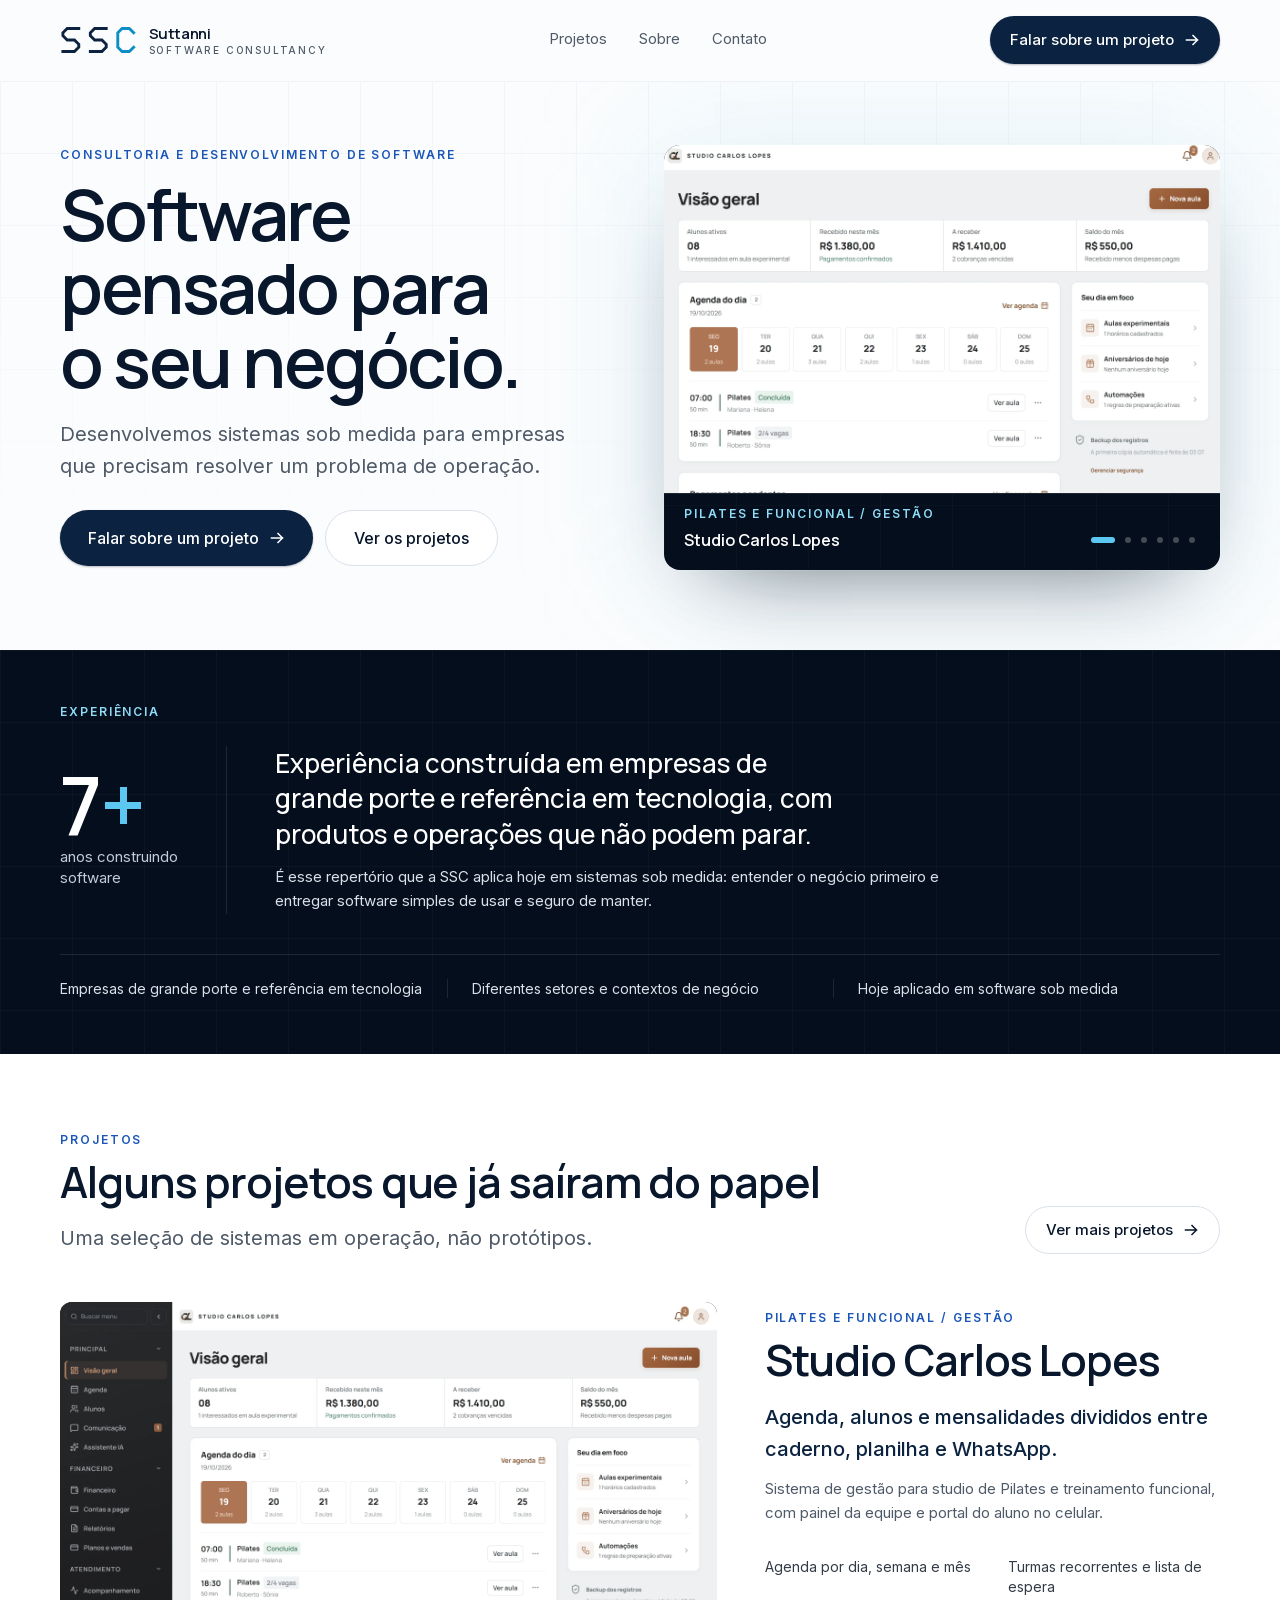
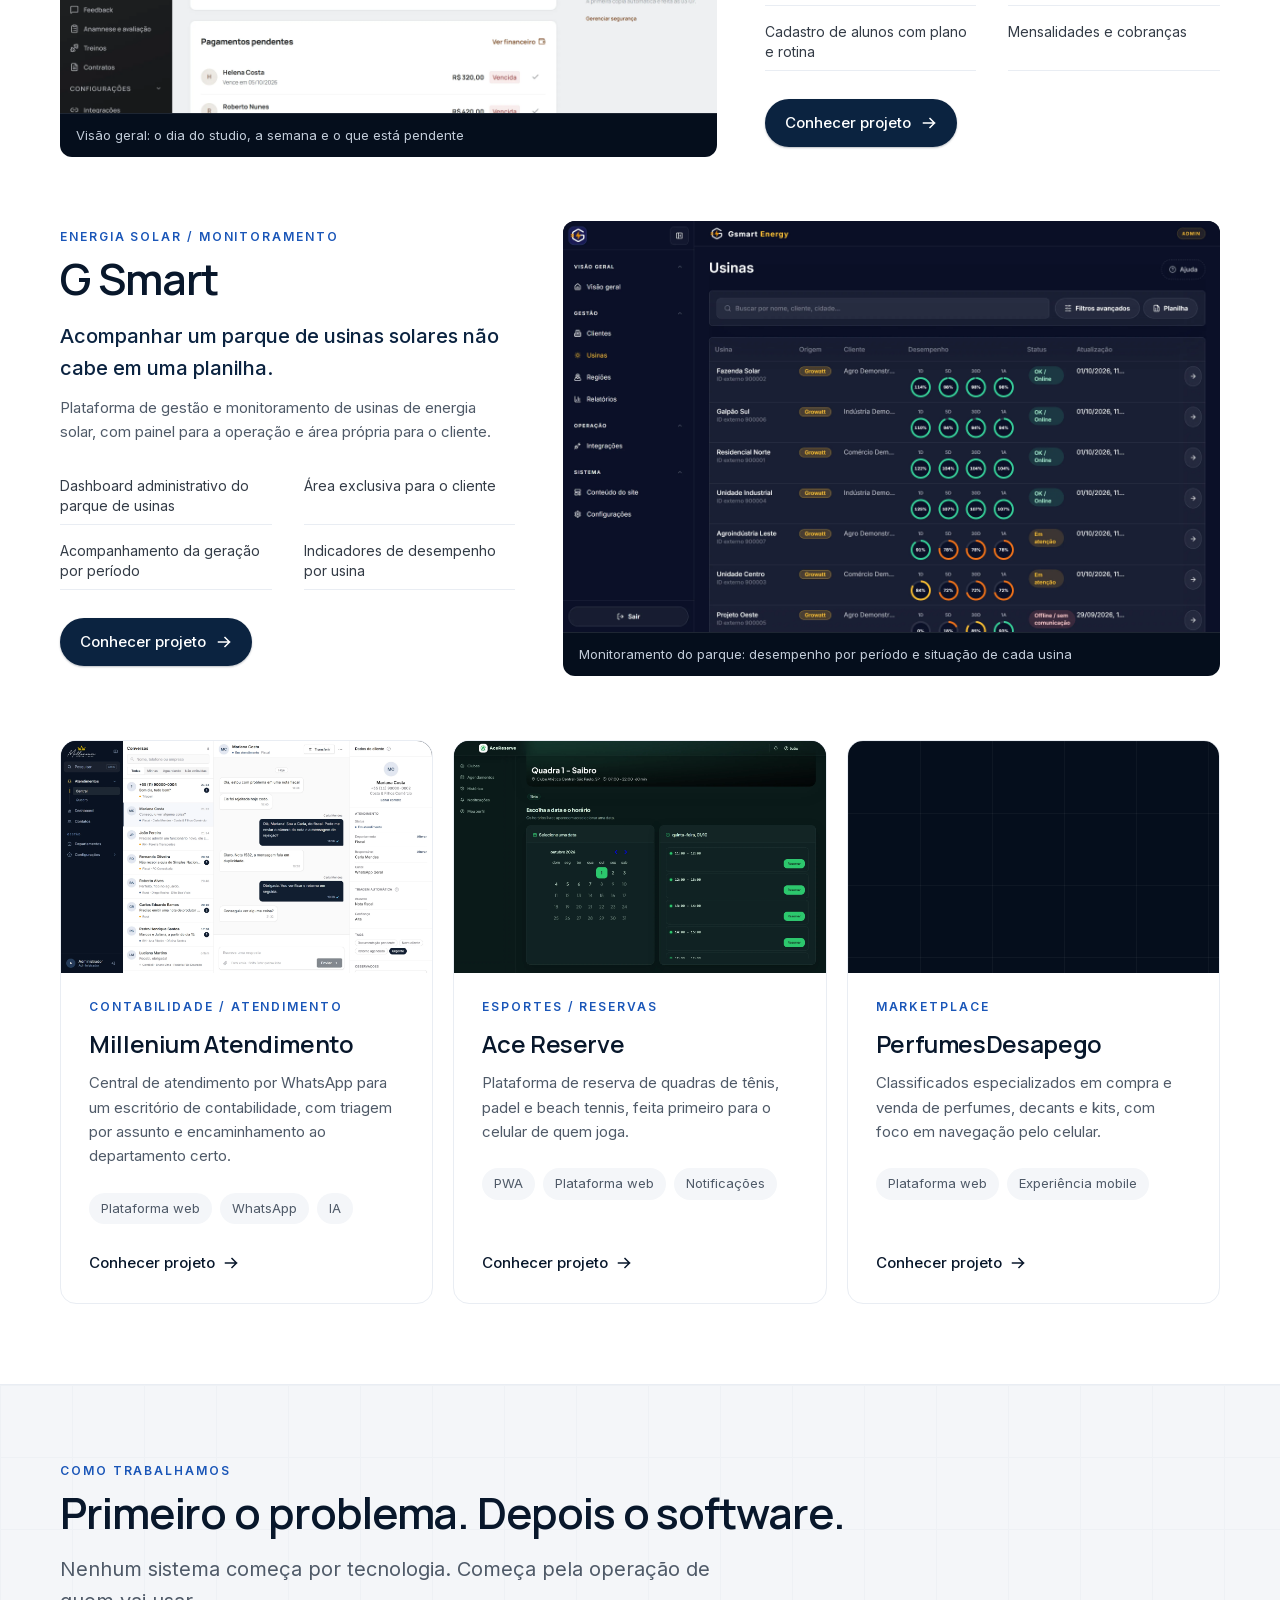
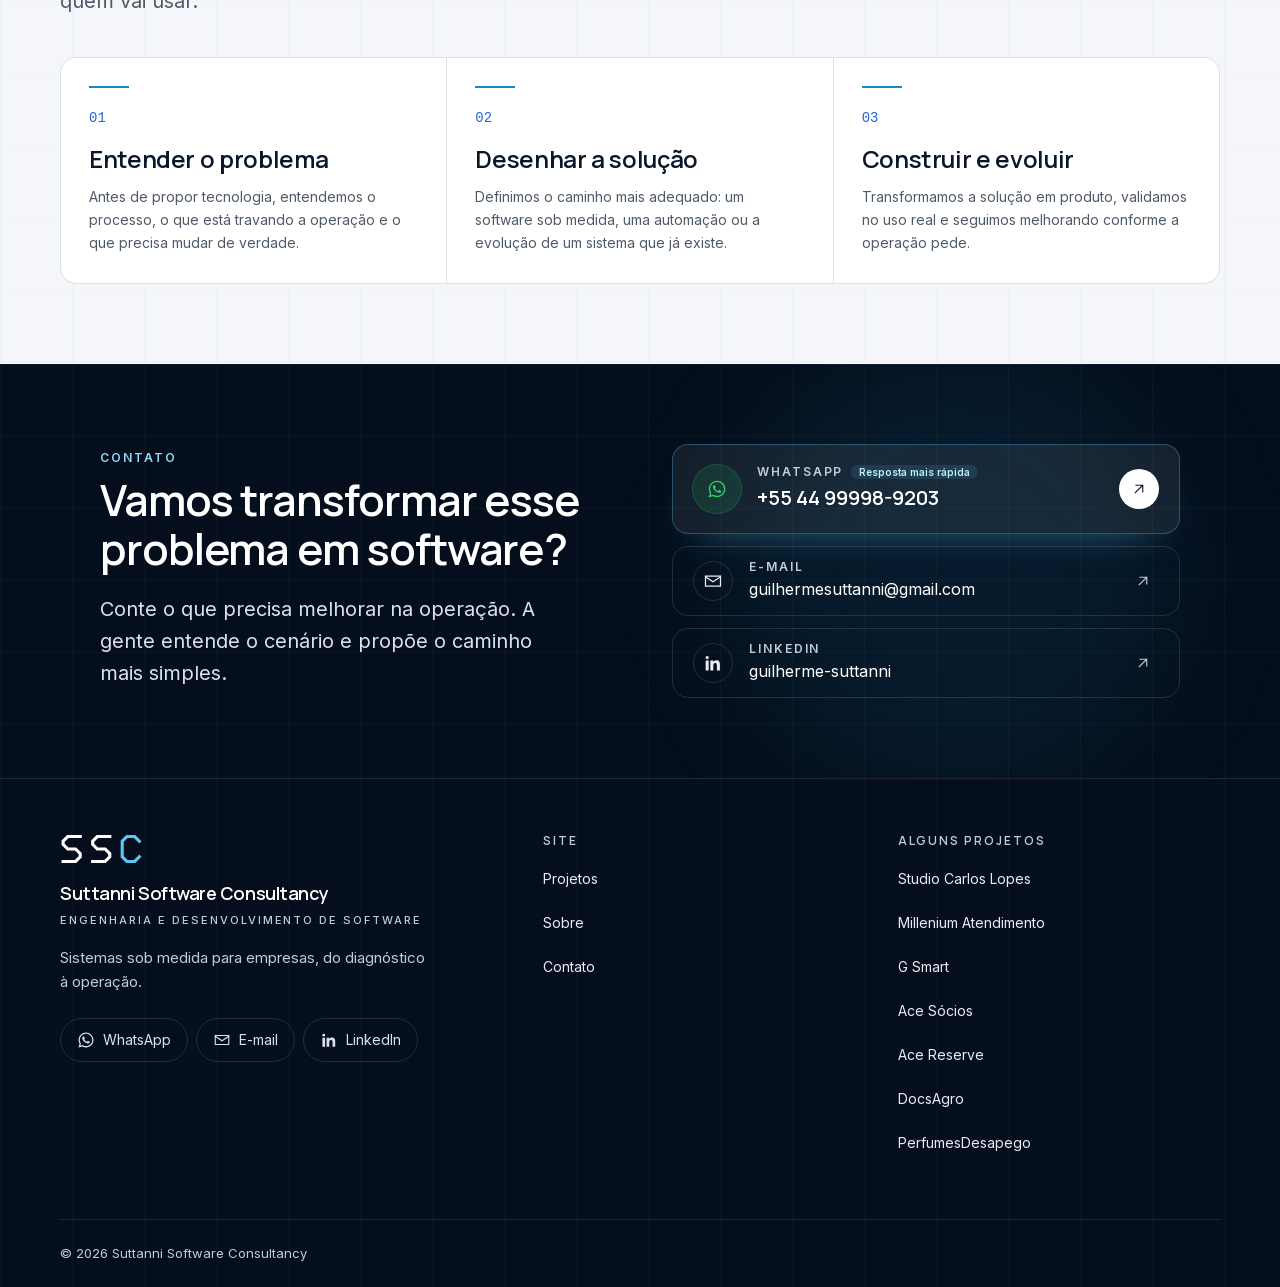
==== commit a339b2f0: "Publica d6e351f" ====
--- a/index.html
+++ b/index.html
@@ -1 +1 @@
-<!DOCTYPE html><html lang="pt-BR" class="manrope_9e067a5b-module__vT7MWq__variable inter_2fe1ab3d-module__-T-KAq__variable"><head><meta charSet="utf-8"/><meta name="viewport" content="width=device-width, initial-scale=1"/><link rel="preload" href="/_next/static/media/83afe278b6a6bb3c-s.p.2bn3s6zvc0dyp.woff2" as="font" crossorigin="" type="font/woff2"/><link rel="preload" href="/_next/static/media/a343f882a40d2cc9-s.p.1sj6eobyi31rd.woff2" as="font" crossorigin="" type="font/woff2"/><link rel="preload" href="/projects/g-smart/desktop/usinas.webp" as="image"/><link rel="stylesheet" href="/_next/static/chunks/2-q-2zaz-2lm2.css" data-precedence="next"/><link rel="preload" as="script" fetchPriority="low" href="/_next/static/chunks/3s6nzrbk-8mnv.js"/><script src="/_next/static/chunks/19mx3mg6lkumu.js" async=""></script><script src="/_next/static/chunks/1k__zuwipnzw8.js" async=""></script><script src="/_next/static/chunks/344n2zhqbh4pn.js" async=""></script><script src="/_next/static/chunks/turbopack-17znwwc_v55e2.js" async=""></script><script src="/_next/static/chunks/3_j56-7kswgl5.js" async=""></script><script src="/_next/static/chunks/324bx5-2yepmy.js" async=""></script><meta name="theme-color" content="#050e1c"/><meta name="color-scheme" content="light"/><title>Suttanni Consultancy Software | Software sob medida e consultoria</title><meta name="description" content="Desenvolvimento de sistemas sob medida, automação e consultoria tecnológica para empresas que querem transformar processos e ideias em soluções digitais."/><meta name="application-name" content="Suttanni Consultancy Software"/><meta name="author" content="Suttanni Consultancy Software"/><meta name="keywords" content="software sob medida,desenvolvimento de sistemas,consultoria em tecnologia,automação de processos,modernização de sistemas,sistemas para empresas"/><meta name="creator" content="Suttanni Consultancy Software"/><meta name="publisher" content="Suttanni Consultancy Software"/><meta name="robots" content="index, follow"/><meta name="googlebot" content="index, follow, max-image-preview:large"/><meta name="category" content="technology"/><link rel="canonical" href="https://guisuttanni.github.io/"/><meta property="og:title" content="Suttanni Consultancy Software | Software sob medida e consultoria"/><meta property="og:description" content="Desenvolvimento de sistemas sob medida, automação e consultoria tecnológica para empresas que querem transformar processos e ideias em soluções digitais."/><meta property="og:url" content="https://guisuttanni.github.io/"/><meta property="og:site_name" content="Suttanni Consultancy Software"/><meta property="og:locale" content="pt_BR"/><meta property="og:image" content="https://guisuttanni.github.io/og.png"/><meta property="og:image:width" content="1200"/><meta property="og:image:height" content="630"/><meta property="og:image:alt" content="Suttanni Consultancy Software"/><meta property="og:type" content="website"/><meta name="twitter:card" content="summary_large_image"/><meta name="twitter:title" content="Suttanni Consultancy Software"/><meta name="twitter:description" content="Desenvolvimento de sistemas sob medida, automação e consultoria tecnológica para empresas que querem transformar processos e ideias em soluções digitais."/><meta name="twitter:image" content="https://guisuttanni.github.io/og.png"/><link rel="icon" href="https://guisuttanni.github.io/icon.svg" type="image/svg+xml"/><link rel="apple-touch-icon" href="https://guisuttanni.github.io/apple-touch-icon.png" sizes="180x180" type="image/png"/><meta name="next-size-adjust" content=""/><noscript><style>.reveal { opacity: 1 !important; transform: none !important; }</style></noscript><script src="/_next/static/chunks/0cz1d0mv5g_q7.js" noModule=""></script></head><body class="min-h-dvh antialiased"><div hidden=""><!--$--><!--/$--></div><a href="#conteudo" class="sr-only rounded-full bg-navy-900 px-5 py-3 text-sm text-white focus:not-sr-only focus:fixed focus:top-4 focus:left-4 focus:z-[60]">Ir para o conteúdo</a><header class="sticky top-0 z-50 border-b transition-[border-color] duration-300 ease-[var(--ease-out-soft)] border-transparent"><div aria-hidden="true" class="absolute inset-0 -z-10 bg-mist-50/85 backdrop-blur-md transition-opacity duration-300 ease-[var(--ease-out-soft)] supports-[backdrop-filter]:bg-mist-50/75 opacity-0"></div><div class="mx-auto w-full max-w-[1240px] px-5 sm:px-8 lg:px-10 "><div class="flex h-16 items-center justify-between gap-4 lg:h-20"><a class="-m-2 rounded-lg p-2" aria-label="Suttanni Consultancy Software, página inicial" href="/"><span class="flex items-center gap-3 "><svg viewBox="0 0 106 36" fill="none" aria-hidden="true" focusable="false" class="h-6 w-auto shrink-0 sm:h-[26px]" shape-rendering="geometricPrecision"><g stroke-width="4" stroke-linecap="square" stroke-linejoin="miter"><path d="M24 2 H8 L2 8 V12 L8 18 H18 L24 24 V28 L18 34 H2" stroke="var(--color-navy-800)" transform="translate(2 0)"></path><path d="M24 8 L18 2 H8 L2 8 V28 L8 34 H18 L24 28" stroke="var(--color-graphite-700)" transform="translate(40 0)"></path><path d="M24 2 H8 L2 8 V12 L8 18 H18 L24 24 V28 L18 34 H2" stroke="var(--color-navy-800)" transform="translate(78 0)"></path></g></svg><span class="hidden min-w-0 flex-col leading-none lg:flex"><span class="font-display text-[0.9375rem] font-semibold tracking-tight text-navy-900">Suttanni</span><span class="mt-1 text-[0.625rem] font-medium uppercase tracking-[0.18em] text-graphite-500">Consultancy Software</span></span></span></a><nav aria-label="Principal" class="hidden items-center gap-1 md:flex"><a class="inline-flex min-h-10 items-center rounded-full px-3.5 text-[0.9375rem] transition-colors duration-200 hover:text-navy-900 text-graphite-500" href="/projetos/">Projetos</a><a class="inline-flex min-h-10 items-center rounded-full px-3.5 text-[0.9375rem] transition-colors duration-200 hover:text-navy-900 text-graphite-500" href="/sobre/">Sobre</a><a class="inline-flex min-h-10 items-center rounded-full px-3.5 text-[0.9375rem] transition-colors duration-200 hover:text-navy-900 text-graphite-500" href="/contato/">Contato</a></nav><div class="flex items-center gap-2"><div class="hidden md:block"><a class="group/btn inline-flex items-center justify-center gap-2.5 rounded-full font-medium transition-[background-color,color,border-color,transform,box-shadow] duration-200 ease-[var(--ease-out-soft)] active:translate-y-px whitespace-nowrap bg-navy-800 text-white shadow-[0_1px_2px_rgba(8,23,43,0.28)] hover:bg-navy-700 hover:shadow-[0_8px_24px_-10px_rgba(8,23,43,0.6)] min-h-12 px-5 text-[0.9375rem] " href="/contato/">Falar sobre um projeto<svg viewBox="0 0 16 16" fill="none" aria-hidden="true" class="h-4 w-4 transition-transform duration-200 ease-[var(--ease-out-soft)] group-hover/btn:translate-x-0.5 "><path d="M2.5 8h11m0 0L9 3.5M13.5 8 9 12.5" stroke="currentColor" stroke-width="1.5" stroke-linecap="square"></path></svg></a></div><button type="button" aria-expanded="false" aria-controls="menu-mobile" aria-label="Abrir menu" class="relative -mr-2 flex h-12 w-12 items-center justify-center rounded-full text-navy-900 transition-colors hover:bg-mist-200/70 md:hidden"><span class="sr-only">Abrir menu</span><span aria-hidden="true" class="flex h-4 w-5 flex-col justify-between"><span class="block h-px w-full origin-center bg-current transition-transform duration-300 ease-[var(--ease-out-soft)] "></span><span class="block h-px w-full bg-current transition-opacity duration-200 opacity-100"></span><span class="block h-px w-full origin-center bg-current transition-transform duration-300 ease-[var(--ease-out-soft)] "></span></span></button></div></div></div><div id="menu-mobile" hidden="" class="fixed inset-x-0 top-16 bottom-0 z-40 overflow-y-auto border-t border-mist-200 bg-mist-50 md:hidden"><div class="mx-auto w-full max-w-[1240px] px-5 sm:px-8 lg:px-10 flex min-h-full flex-col pt-6 pb-10"><nav aria-label="Menu" class="flex flex-col"><a class="group flex items-center justify-between border-b border-mist-200 py-5 text-h3 font-display font-semibold text-navy-900" style="transition-delay:0ms" href="/projetos/">Projetos<svg viewBox="0 0 16 16" fill="none" aria-hidden="true" class="h-4 w-4 transition-transform duration-200 ease-[var(--ease-out-soft)] group-hover/btn:translate-x-0.5 text-graphite-400"><path d="M2.5 8h11m0 0L9 3.5M13.5 8 9 12.5" stroke="currentColor" stroke-width="1.5" stroke-linecap="square"></path></svg></a><a class="group flex items-center justify-between border-b border-mist-200 py-5 text-h3 font-display font-semibold text-navy-900" style="transition-delay:40ms" href="/sobre/">Sobre<svg viewBox="0 0 16 16" fill="none" aria-hidden="true" class="h-4 w-4 transition-transform duration-200 ease-[var(--ease-out-soft)] group-hover/btn:translate-x-0.5 text-graphite-400"><path d="M2.5 8h11m0 0L9 3.5M13.5 8 9 12.5" stroke="currentColor" stroke-width="1.5" stroke-linecap="square"></path></svg></a><a class="group flex items-center justify-between border-b border-mist-200 py-5 text-h3 font-display font-semibold text-navy-900" style="transition-delay:80ms" href="/contato/">Contato<svg viewBox="0 0 16 16" fill="none" aria-hidden="true" class="h-4 w-4 transition-transform duration-200 ease-[var(--ease-out-soft)] group-hover/btn:translate-x-0.5 text-graphite-400"><path d="M2.5 8h11m0 0L9 3.5M13.5 8 9 12.5" stroke="currentColor" stroke-width="1.5" stroke-linecap="square"></path></svg></a></nav><div class="mt-8 flex flex-col gap-3"><a class="group/btn inline-flex items-center justify-center gap-2.5 rounded-full font-medium transition-[background-color,color,border-color,transform,box-shadow] duration-200 ease-[var(--ease-out-soft)] active:translate-y-px whitespace-nowrap bg-navy-800 text-white shadow-[0_1px_2px_rgba(8,23,43,0.28)] hover:bg-navy-700 hover:shadow-[0_8px_24px_-10px_rgba(8,23,43,0.6)] min-h-13 px-6 text-base sm:min-h-14 sm:px-7 w-full" href="/contato/">Falar sobre um projeto<svg viewBox="0 0 16 16" fill="none" aria-hidden="true" class="h-4 w-4 transition-transform duration-200 ease-[var(--ease-out-soft)] group-hover/btn:translate-x-0.5 "><path d="M2.5 8h11m0 0L9 3.5M13.5 8 9 12.5" stroke="currentColor" stroke-width="1.5" stroke-linecap="square"></path></svg></a><a href="https://wa.me/5544999989203?text=Ol%C3%A1!%20Conheci%20a%20Suttanni%20Consultancy%20Software%20pelo%20site%20e%20gostaria%20de%20conversar%20sobre%20um%20projeto." class="group/btn inline-flex items-center justify-center gap-2.5 rounded-full font-medium transition-[background-color,color,border-color,transform,box-shadow] duration-200 ease-[var(--ease-out-soft)] active:translate-y-px whitespace-nowrap border border-mist-300 bg-white text-navy-900 hover:border-navy-800 hover:bg-white min-h-13 px-6 text-base sm:min-h-14 sm:px-7 w-full" target="_blank" rel="noopener noreferrer"><svg viewBox="0 0 24 24" fill="currentColor" aria-hidden="true" class="h-5 w-5 text-[#25D366]"><path d="M12.04 2C6.58 2 2.13 6.45 2.13 11.91c0 1.75.46 3.45 1.32 4.95L2 22l5.25-1.38a9.87 9.87 0 0 0 4.79 1.22h.01c5.46 0 9.91-4.45 9.91-9.91 0-2.65-1.03-5.14-2.9-7.01A9.82 9.82 0 0 0 12.04 2Zm0 18.15h-.01a8.2 8.2 0 0 1-4.19-1.15l-.3-.18-3.12.82.83-3.04-.2-.31a8.2 8.2 0 0 1-1.26-4.38c0-4.54 3.7-8.24 8.25-8.24 2.2 0 4.27.86 5.83 2.42a8.19 8.19 0 0 1 2.41 5.83c0 4.54-3.7 8.23-8.24 8.23Zm4.52-6.17c-.25-.12-1.47-.72-1.69-.81-.23-.08-.39-.12-.56.13-.16.24-.64.8-.78.97-.15.16-.29.18-.53.06-.25-.13-1.05-.39-1.99-1.23-.74-.66-1.23-1.47-1.38-1.72-.14-.25-.01-.38.11-.5.11-.11.25-.29.37-.43.12-.15.16-.25.25-.41.08-.17.04-.31-.02-.43-.06-.12-.56-1.34-.76-1.84-.2-.48-.4-.42-.56-.43h-.47c-.17 0-.43.06-.66.31-.22.25-.87.85-.87 2.07 0 1.22.89 2.4 1.02 2.56.12.17 1.75 2.67 4.24 3.74.59.26 1.05.41 1.41.52.59.19 1.13.16 1.56.1.47-.07 1.47-.6 1.67-1.18.21-.58.21-1.07.15-1.18-.06-.11-.23-.17-.48-.29Z"></path></svg>WhatsApp</a></div><div class="mt-auto pt-10"><p class="text-eyebrow font-semibold uppercase text-graphite-400">Contato direto</p><a href="mailto:guilhermesuttanni@gmail.com" class="mt-3 block [overflow-wrap:anywhere] text-[0.9375rem] text-graphite-700 underline-offset-4 hover:underline">guilhermesuttanni@gmail.com</a><a href="https://wa.me/5544999989203?text=Ol%C3%A1!%20Conheci%20a%20Suttanni%20Consultancy%20Software%20pelo%20site%20e%20gostaria%20de%20conversar%20sobre%20um%20projeto." target="_blank" rel="noopener noreferrer" class="mt-1 block text-[0.9375rem] text-graphite-700 underline-offset-4 hover:underline">+55 44 99998-9203</a></div></div></div></header><main id="conteudo"><section class="relative overflow-hidden pt-6 pb-10 sm:pt-12 sm:pb-16 lg:pt-16 lg:pb-20"><div aria-hidden="true" class="scs-grid-light absolute inset-0 [mask-image:linear-gradient(to_bottom,black,transparent_85%)] opacity-60"></div><div class="mx-auto w-full max-w-[1240px] px-5 sm:px-8 lg:px-10 relative"><div class="grid items-center gap-8 sm:gap-10 lg:grid-cols-12 lg:gap-12"><div class="lg:col-span-6"><div class="reveal  "><span class="block text-eyebrow font-semibold uppercase [text-wrap:balance] text-accent-700 ">Consultoria e desenvolvimento de software</span></div><div class="reveal  " style="--reveal-delay:60ms"><h1 class="mt-3 text-display font-semibold text-navy-900 sm:mt-4">Software pensado para o seu negócio.</h1></div><div class="reveal  " style="--reveal-delay:120ms"><p class="mt-4 max-w-lg text-lead text-graphite-500 sm:mt-5">Desenvolvemos sistemas sob medida para empresas que precisam resolver um problema de operação.</p></div><div class="reveal  " style="--reveal-delay:180ms"><div class="mt-6 flex flex-col gap-3 sm:mt-7 sm:flex-row sm:items-center"><a class="group/btn inline-flex items-center justify-center gap-2.5 rounded-full font-medium transition-[background-color,color,border-color,transform,box-shadow] duration-200 ease-[var(--ease-out-soft)] active:translate-y-px whitespace-nowrap bg-navy-800 text-white shadow-[0_1px_2px_rgba(8,23,43,0.28)] hover:bg-navy-700 hover:shadow-[0_8px_24px_-10px_rgba(8,23,43,0.6)] min-h-13 px-6 text-base sm:min-h-14 sm:px-7 w-full sm:w-auto" href="/contato/">Falar sobre um projeto<svg viewBox="0 0 16 16" fill="none" aria-hidden="true" class="h-4 w-4 transition-transform duration-200 ease-[var(--ease-out-soft)] group-hover/btn:translate-x-0.5 "><path d="M2.5 8h11m0 0L9 3.5M13.5 8 9 12.5" stroke="currentColor" stroke-width="1.5" stroke-linecap="square"></path></svg></a><a class="group/btn inline-flex items-center justify-center gap-2.5 rounded-full font-medium transition-[background-color,color,border-color,transform,box-shadow] duration-200 ease-[var(--ease-out-soft)] active:translate-y-px whitespace-nowrap border border-mist-300 bg-white text-navy-900 hover:border-navy-800 hover:bg-white min-h-13 px-6 text-base sm:min-h-14 sm:px-7 w-full sm:w-auto" href="/projetos/">Ver os projetos</a></div></div></div><div class="reveal  lg:col-span-6" style="--reveal-delay:200ms"><div role="group" aria-roledescription="carrossel" aria-label="Alguns projetos entregues" class="relative overflow-hidden rounded-2xl bg-navy-950 ring-1 ring-white/10 w-full"><div aria-hidden="true" class="scs-grid absolute inset-0 opacity-40"></div><div class="relative aspect-4/3 overflow-hidden sm:aspect-16/10"><div aria-hidden="false" class="absolute inset-0 transition-opacity duration-700 ease-[var(--ease-out-soft)] opacity-100"><div class="relative h-full w-full"><img alt="Lista de usinas no G Smart, cada linha com origem da integração, cliente, indicadores de desempenho de 1 dia, 5 dias, 30 dias e 1 ano, situação e horário da última atualização" width="950" height="594" decoding="async" style="color:transparent;--scale:1.25;--origin:100% 0%" src="/projects/g-smart/desktop/usinas.webp" class="dev-desktop "/><img alt="G Smart no celular com os cards das usinas, cada um mostrando situação e indicadores de desempenho" loading="lazy" width="240" height="519" decoding="async" style="color:transparent" src="/projects/g-smart/mobile/usinas-mobile.webp" class="dev-phone"/></div></div><div aria-hidden="true" class="absolute inset-0 transition-opacity duration-700 ease-[var(--ease-out-soft)] opacity-0"><div class="relative h-full w-full"><img alt="" loading="lazy" width="874" height="546" decoding="async" style="color:transparent;--scale:1.15;--origin:50% 0%" src="/projects/docsagro/desktop/feed-noticias.webp" class="dev-desktop "/><img alt="" loading="lazy" width="240" height="519" decoding="async" style="color:transparent" src="/projects/docsagro/mobile/feed-mobile.webp" class="dev-phone"/></div></div><div aria-hidden="true" class="absolute inset-0 transition-opacity duration-700 ease-[var(--ease-out-soft)] opacity-0"></div><div aria-hidden="true" class="absolute inset-0 transition-opacity duration-700 ease-[var(--ease-out-soft)] opacity-0"></div><div aria-hidden="true" class="absolute inset-0 transition-opacity duration-700 ease-[var(--ease-out-soft)] opacity-0"></div></div><div class="relative border-t border-white/10 px-4 py-3 sm:px-5 sm:py-3.5"><p data-showcase-caption="true" class="text-[0.6875rem] font-semibold uppercase tracking-[0.12em] text-accent-200 sm:text-eyebrow sm:tracking-[0.16em]">Energia Solar / Monitoramento</p><div class="mt-1 flex items-center justify-between gap-4"><p class="min-w-0 truncate font-display text-[0.9375rem] font-semibold text-white sm:text-base">G Smart</p><ul class="flex shrink-0 items-center"><li><button type="button" aria-label="Ver G Smart" aria-current="true" class="group/dot flex h-8 items-center px-[5px]"><span class="block h-1.5 rounded-full transition-all duration-500 w-6 bg-accent-400"></span></button></li><li><button type="button" aria-label="Ver DocsAgro" aria-current="false" class="group/dot flex h-8 items-center px-[5px]"><span class="block h-1.5 rounded-full transition-all duration-500 w-1.5 bg-white/25 group-hover/dot:bg-white/50"></span></button></li><li><button type="button" aria-label="Ver Ace Reserve" aria-current="false" class="group/dot flex h-8 items-center px-[5px]"><span class="block h-1.5 rounded-full transition-all duration-500 w-1.5 bg-white/25 group-hover/dot:bg-white/50"></span></button></li><li><button type="button" aria-label="Ver PerfumesDesapego" aria-current="false" class="group/dot flex h-8 items-center px-[5px]"><span class="block h-1.5 rounded-full transition-all duration-500 w-1.5 bg-white/25 group-hover/dot:bg-white/50"></span></button></li><li><button type="button" aria-label="Ver Ace Sócios" aria-current="false" class="group/dot flex h-8 items-center px-[5px]"><span class="block h-1.5 rounded-full transition-all duration-500 w-1.5 bg-white/25 group-hover/dot:bg-white/50"></span></button></li></ul></div></div></div></div></div></div></section><section class="section-tight relative overflow-hidden bg-navy-950 text-white"><div aria-hidden="true" class="scs-grid absolute inset-0 opacity-50"></div><div class="mx-auto w-full max-w-[1240px] px-5 sm:px-8 lg:px-10 relative"><div class="reveal  "><span class="block text-eyebrow font-semibold uppercase [text-wrap:balance] text-accent-200 ">Experiência</span></div><div class="mt-6 grid gap-5 lg:grid-cols-12 lg:items-center lg:gap-12"><div class="reveal  lg:col-span-4" style="--reveal-delay:60ms"><div class="flex items-baseline gap-4 lg:block"><span class="font-display text-[clamp(3rem,7vw,4.5rem)] font-semibold leading-[0.9] tracking-tight text-white">7+</span><span class="text-[0.9375rem] text-mist-400 lg:mt-3 lg:block">anos em tecnologia</span></div></div><div class="reveal  lg:col-span-7 lg:col-start-6" style="--reveal-delay:120ms"><p class="text-lead text-mist-300">Mais de 7 anos construindo e evoluindo software em empresas de grande porte e referência nacional em tecnologia, trabalhando com produtos corporativos e operações de diferentes contextos.</p><p class="mt-3 text-[0.9375rem] leading-relaxed text-mist-400">Hoje essa experiência é aplicada na SCS para transformar problemas reais em software simples, confiável e sustentável.</p></div></div></div></section><section id="projetos" class="section scroll-mt-24 bg-white"><div class="mx-auto w-full max-w-[1240px] px-5 sm:px-8 lg:px-10 "><div class="flex flex-col gap-6 lg:flex-row lg:items-end lg:justify-between"><div class="reveal  flex min-w-0 flex-col items-start "><span class="block text-eyebrow font-semibold uppercase [text-wrap:balance] text-accent-700 ">Projetos</span><h2 class="mt-3 text-h2 font-semibold text-navy-900">Alguns projetos que já saíram do papel</h2><p class="mt-4 max-w-2xl text-lead text-graphite-500">Uma seleção de sistemas em operação, não protótipos.</p></div><div class="reveal  shrink-0" style="--reveal-delay:100ms"><a class="group/btn inline-flex items-center justify-center gap-2.5 rounded-full font-medium transition-[background-color,color,border-color,transform,box-shadow] duration-200 ease-[var(--ease-out-soft)] active:translate-y-px whitespace-nowrap border border-mist-300 bg-white text-navy-900 hover:border-navy-800 hover:bg-white min-h-12 px-5 text-[0.9375rem] " href="/projetos/">Ver mais projetos<svg viewBox="0 0 16 16" fill="none" aria-hidden="true" class="h-4 w-4 transition-transform duration-200 ease-[var(--ease-out-soft)] group-hover/btn:translate-x-0.5 "><path d="M2.5 8h11m0 0L9 3.5M13.5 8 9 12.5" stroke="currentColor" stroke-width="1.5" stroke-linecap="square"></path></svg></a></div></div><div class="mt-10 flex flex-col gap-14 sm:mt-12 lg:gap-16"><article class="grid items-center gap-7 lg:grid-cols-12 lg:gap-12"><div class="reveal  lg:col-span-7 "><figure class="overflow-hidden rounded-xl bg-navy-950 ring-1 ring-white/10 "><div class="relative aspect-4/3 overflow-hidden sm:aspect-16/10"><div aria-hidden="true" class="scs-grid absolute inset-0 opacity-50 sm:hidden"></div><div class="relative h-full w-full"><img alt="Lista de usinas no G Smart, cada linha com origem da integração, cliente, indicadores de desempenho de 1 dia, 5 dias, 30 dias e 1 ano, situação e horário da última atualização" width="720" height="450" decoding="async" style="color:transparent" src="/projects/g-smart/desktop/usinas.webp" class="dev-desktop "/><img alt="G Smart no celular com os cards das usinas, cada um mostrando situação e indicadores de desempenho" loading="lazy" width="240" height="519" decoding="async" style="color:transparent" src="/projects/g-smart/mobile/usinas-mobile.webp" class="dev-phone"/></div></div><figcaption class="border-t border-white/10 px-4 py-3 text-[0.8125rem] text-mist-400 hidden sm:block">Monitoramento do parque: desempenho por período e situação de cada usina</figcaption></figure></div><div class="reveal  lg:col-span-5 " style="--reveal-delay:80ms"><p class="text-eyebrow font-semibold uppercase text-accent-700">Energia Solar / Monitoramento</p><h3 class="mt-3 text-h2 font-semibold text-navy-900">G Smart</h3><p class="mt-4 text-lead font-medium text-navy-800">Acompanhar um parque de usinas solares não cabe em uma planilha.</p><p class="mt-3 text-[0.9375rem] leading-relaxed text-graphite-500">Plataforma de gestão e monitoramento de usinas de energia solar, com painel para a operação e área própria para o cliente.</p><ul class="mt-6 hidden gap-x-8 gap-y-2 sm:grid sm:grid-cols-2 lg:grid-cols-1 xl:grid-cols-2"><li class="border-b border-mist-200 py-2 text-sm text-graphite-700">Dashboard administrativo do parque de usinas</li><li class="border-b border-mist-200 py-2 text-sm text-graphite-700">Área exclusiva para o cliente</li><li class="border-b border-mist-200 py-2 text-sm text-graphite-700">Acompanhamento da geração por período</li><li class="border-b border-mist-200 py-2 text-sm text-graphite-700">Indicadores de desempenho por usina</li></ul><a class="group/btn inline-flex items-center justify-center gap-2.5 rounded-full font-medium transition-[background-color,color,border-color,transform,box-shadow] duration-200 ease-[var(--ease-out-soft)] active:translate-y-px whitespace-nowrap bg-navy-800 text-white shadow-[0_1px_2px_rgba(8,23,43,0.28)] hover:bg-navy-700 hover:shadow-[0_8px_24px_-10px_rgba(8,23,43,0.6)] min-h-12 px-5 text-[0.9375rem] mt-7" href="/projetos/g-smart/">Conhecer projeto<svg viewBox="0 0 16 16" fill="none" aria-hidden="true" class="h-4 w-4 transition-transform duration-200 ease-[var(--ease-out-soft)] group-hover/btn:translate-x-0.5 "><path d="M2.5 8h11m0 0L9 3.5M13.5 8 9 12.5" stroke="currentColor" stroke-width="1.5" stroke-linecap="square"></path></svg></a></div></article><article class="grid items-center gap-7 lg:grid-cols-12 lg:gap-12"><div class="reveal  lg:col-span-7 lg:order-2 lg:col-start-6"><figure class="overflow-hidden rounded-xl bg-navy-950 ring-1 ring-white/10 "><div class="relative aspect-4/3 overflow-hidden sm:aspect-16/10"><div aria-hidden="true" class="scs-grid absolute inset-0 opacity-50 sm:hidden"></div><div class="relative h-full w-full"><img alt="Tela de uma quadra de tênis no Ace Reserve, com calendário do mês e lista de horários livres com botão de reservar" loading="lazy" width="720" height="450" decoding="async" style="color:transparent" src="/projects/ace-reserve/desktop/agenda-quadra.webp" class="dev-desktop "/><img alt="Ace Reserve no celular mostrando os horários livres do dia, cada um com botão de reservar" loading="lazy" width="240" height="519" decoding="async" style="color:transparent" src="/projects/ace-reserve/mobile/reserva-mobile.webp" class="dev-phone"/></div></div><figcaption class="border-t border-white/10 px-4 py-3 text-[0.8125rem] text-mist-400 hidden sm:block">Escolha de data e horário pelo associado</figcaption></figure></div><div class="reveal  lg:col-span-5 lg:order-1 lg:col-start-1 lg:row-start-1" style="--reveal-delay:80ms"><p class="text-eyebrow font-semibold uppercase text-accent-700">Esportes / Reservas</p><h3 class="mt-3 text-h2 font-semibold text-navy-900">Ace Reserve</h3><p class="mt-4 text-lead font-medium text-navy-800">A quadra vaga que ninguém sabia que estava vaga.</p><p class="mt-3 text-[0.9375rem] leading-relaxed text-graphite-500">Plataforma de reserva de quadras de tênis, padel e beach tennis, feita primeiro para o celular de quem joga.</p><ul class="mt-6 hidden gap-x-8 gap-y-2 sm:grid sm:grid-cols-2 lg:grid-cols-1 xl:grid-cols-2"><li class="border-b border-mist-200 py-2 text-sm text-graphite-700">Reserva de horários online</li><li class="border-b border-mist-200 py-2 text-sm text-graphite-700">Controle de agenda por quadra</li><li class="border-b border-mist-200 py-2 text-sm text-graphite-700">Área pública do clube</li><li class="border-b border-mist-200 py-2 text-sm text-graphite-700">Área exclusiva para associados</li></ul><a class="group/btn inline-flex items-center justify-center gap-2.5 rounded-full font-medium transition-[background-color,color,border-color,transform,box-shadow] duration-200 ease-[var(--ease-out-soft)] active:translate-y-px whitespace-nowrap bg-navy-800 text-white shadow-[0_1px_2px_rgba(8,23,43,0.28)] hover:bg-navy-700 hover:shadow-[0_8px_24px_-10px_rgba(8,23,43,0.6)] min-h-12 px-5 text-[0.9375rem] mt-7" href="/projetos/ace-reserve/">Conhecer projeto<svg viewBox="0 0 16 16" fill="none" aria-hidden="true" class="h-4 w-4 transition-transform duration-200 ease-[var(--ease-out-soft)] group-hover/btn:translate-x-0.5 "><path d="M2.5 8h11m0 0L9 3.5M13.5 8 9 12.5" stroke="currentColor" stroke-width="1.5" stroke-linecap="square"></path></svg></a></div></article></div><ul class="mt-12 grid gap-5 sm:grid-cols-2 lg:mt-16 lg:grid-cols-3"><li class="reveal  h-full"><article class="group relative flex h-full flex-col overflow-hidden rounded-2xl border border-mist-200 bg-white transition-[border-color,box-shadow,transform] duration-300 ease-[var(--ease-out-soft)] hover:border-mist-300 hover:shadow-[0_24px_60px_-40px_rgba(8,23,43,0.55)] focus-within:border-navy-800"><div class="relative aspect-4/3 overflow-hidden bg-navy-950 sm:aspect-16/10"><div aria-hidden="true" class="scs-grid absolute inset-0 opacity-70"></div><div class="relative h-full w-full transition-transform duration-500 ease-[var(--ease-out-soft)] group-hover:scale-[1.02]"><div class="relative h-full w-full"><img alt="Tela de cobranças do Ace Sócios, com a geração de mensalidades por competência no topo e a lista de cobranças com associado, vencimento, valor, situação, boleto e envio" loading="lazy" width="560" height="350" decoding="async" style="color:transparent" src="/projects/ace-socios/desktop/cobrancas.webp" class="dev-desktop "/><img alt="Cobranças do Ace Sócios no celular, em cards com associado, competência, valor e situação" loading="lazy" width="240" height="519" decoding="async" style="color:transparent" src="/projects/ace-socios/mobile/cobrancas-mobile.webp" class="dev-phone"/></div></div></div><div class="flex flex-1 flex-col p-5 sm:p-7"><p class="text-eyebrow font-semibold uppercase text-accent-700">Clubes / Gestão / Financeiro</p><h3 class="mt-3 text-h3 font-semibold text-navy-900 sm:mt-4"><a class="before:absolute before:inset-0" href="/projetos/ace-socios/"><span class="sr-only">Conhecer o projeto </span>Ace Sócios</a></h3><p class="mt-3 text-[0.9375rem] leading-relaxed text-graphite-500">Sistema de gestão de associados e cobranças para clubes e associações, do cadastro à conciliação financeira.</p><ul class="mt-6 flex flex-wrap gap-2"><li class="rounded-full bg-mist-100 px-3 py-1.5 text-[0.8125rem] text-graphite-500">Plataforma web</li><li class="rounded-full bg-mist-100 px-3 py-1.5 text-[0.8125rem] text-graphite-500">Integrações bancárias</li><li class="rounded-full bg-mist-100 px-3 py-1.5 text-[0.8125rem] text-graphite-500">WhatsApp</li></ul><span class="mt-auto flex items-center gap-2 pt-7 text-[0.9375rem] font-medium text-navy-900">Conhecer projeto<svg viewBox="0 0 16 16" fill="none" aria-hidden="true" class="h-4 w-4 transition-transform duration-200 ease-[var(--ease-out-soft)] group-hover/btn:translate-x-0.5 transition-transform duration-200 group-hover:translate-x-0.5"><path d="M2.5 8h11m0 0L9 3.5M13.5 8 9 12.5" stroke="currentColor" stroke-width="1.5" stroke-linecap="square"></path></svg></span></div></article></li><li class="reveal  h-full" style="--reveal-delay:80ms"><article class="group relative flex h-full flex-col overflow-hidden rounded-2xl border border-mist-200 bg-white transition-[border-color,box-shadow,transform] duration-300 ease-[var(--ease-out-soft)] hover:border-mist-300 hover:shadow-[0_24px_60px_-40px_rgba(8,23,43,0.55)] focus-within:border-navy-800"><div class="relative aspect-4/3 overflow-hidden bg-navy-950 sm:aspect-16/10"><div aria-hidden="true" class="scs-grid absolute inset-0 opacity-70"></div><div class="relative h-full w-full transition-transform duration-500 ease-[var(--ease-out-soft)] group-hover:scale-[1.02]"><div class="relative h-full w-full"><img alt="Lista de últimas notícias do DocsAgro, com filtros por editoria e cultura e as chamadas agrupadas por dia" loading="lazy" width="560" height="350" decoding="async" style="color:transparent" src="/projects/docsagro/desktop/feed-noticias.webp" class="dev-desktop "/><img alt="DocsAgro no celular com a lista de notícias do dia" loading="lazy" width="240" height="519" decoding="async" style="color:transparent" src="/projects/docsagro/mobile/feed-mobile.webp" class="dev-phone"/></div></div></div><div class="flex flex-1 flex-col p-5 sm:p-7"><p class="text-eyebrow font-semibold uppercase text-accent-700">Agronegócio / Informação</p><h3 class="mt-3 text-h3 font-semibold text-navy-900 sm:mt-4"><a class="before:absolute before:inset-0" href="/projetos/docsagro/"><span class="sr-only">Conhecer o projeto </span>DocsAgro</a></h3><p class="mt-3 text-[0.9375rem] leading-relaxed text-graphite-500">Produto digital de conteúdo para o agronegócio, com organização por tema, assinatura e leitura no celular.</p><ul class="mt-6 flex flex-wrap gap-2"><li class="rounded-full bg-mist-100 px-3 py-1.5 text-[0.8125rem] text-graphite-500">Plataforma web</li><li class="rounded-full bg-mist-100 px-3 py-1.5 text-[0.8125rem] text-graphite-500">PWA</li><li class="rounded-full bg-mist-100 px-3 py-1.5 text-[0.8125rem] text-graphite-500">Assinatura</li></ul><span class="mt-auto flex items-center gap-2 pt-7 text-[0.9375rem] font-medium text-navy-900">Conhecer projeto<svg viewBox="0 0 16 16" fill="none" aria-hidden="true" class="h-4 w-4 transition-transform duration-200 ease-[var(--ease-out-soft)] group-hover/btn:translate-x-0.5 transition-transform duration-200 group-hover:translate-x-0.5"><path d="M2.5 8h11m0 0L9 3.5M13.5 8 9 12.5" stroke="currentColor" stroke-width="1.5" stroke-linecap="square"></path></svg></span></div></article></li><li class="reveal  h-full" style="--reveal-delay:160ms"><article class="group relative flex h-full flex-col overflow-hidden rounded-2xl border border-mist-200 bg-white transition-[border-color,box-shadow,transform] duration-300 ease-[var(--ease-out-soft)] hover:border-mist-300 hover:shadow-[0_24px_60px_-40px_rgba(8,23,43,0.55)] focus-within:border-navy-800"><div class="relative aspect-4/3 overflow-hidden bg-navy-950 sm:aspect-16/10"><div aria-hidden="true" class="scs-grid absolute inset-0 opacity-70"></div><div class="relative h-full w-full transition-transform duration-500 ease-[var(--ease-out-soft)] group-hover:scale-[1.02]"><div class="relative h-full w-full"><img alt="Anúncio de um perfume no PerfumesDesapego, com marca, preço, volumetria restante, descrição do vendedor e ficha de detalhes" loading="lazy" width="560" height="350" decoding="async" style="color:transparent" src="/projects/perfumes-desapego/desktop/anuncio.webp" class="dev-desktop "/><img alt="Resultados de busca de perfumes no celular" loading="lazy" width="240" height="519" decoding="async" style="color:transparent" src="/projects/perfumes-desapego/mobile/busca-mobile.webp" class="dev-phone"/></div></div></div><div class="flex flex-1 flex-col p-5 sm:p-7"><p class="text-eyebrow font-semibold uppercase text-accent-700">Marketplace</p><h3 class="mt-3 text-h3 font-semibold text-navy-900 sm:mt-4"><a class="before:absolute before:inset-0" href="/projetos/perfumes-desapego/"><span class="sr-only">Conhecer o projeto </span>PerfumesDesapego</a></h3><p class="mt-3 text-[0.9375rem] leading-relaxed text-graphite-500">Classificados especializados em compra e venda de perfumes, decants e kits, com foco em navegação pelo celular.</p><ul class="mt-6 flex flex-wrap gap-2"><li class="rounded-full bg-mist-100 px-3 py-1.5 text-[0.8125rem] text-graphite-500">Plataforma web</li><li class="rounded-full bg-mist-100 px-3 py-1.5 text-[0.8125rem] text-graphite-500">Experiência mobile</li></ul><span class="mt-auto flex items-center gap-2 pt-7 text-[0.9375rem] font-medium text-navy-900">Conhecer projeto<svg viewBox="0 0 16 16" fill="none" aria-hidden="true" class="h-4 w-4 transition-transform duration-200 ease-[var(--ease-out-soft)] group-hover/btn:translate-x-0.5 transition-transform duration-200 group-hover:translate-x-0.5"><path d="M2.5 8h11m0 0L9 3.5M13.5 8 9 12.5" stroke="currentColor" stroke-width="1.5" stroke-linecap="square"></path></svg></span></div></article></li></ul></div></section><section id="como-trabalhamos" class="section relative scroll-mt-24 overflow-hidden border-t border-mist-200 bg-mist-100"><div aria-hidden="true" class="scs-grid-light absolute inset-0 opacity-50"></div><div class="mx-auto w-full max-w-[1240px] px-5 sm:px-8 lg:px-10 relative"><div class="reveal  flex min-w-0 flex-col items-start "><span class="block text-eyebrow font-semibold uppercase [text-wrap:balance] text-accent-700 ">Como trabalhamos</span><h2 class="mt-3 text-h2 font-semibold text-navy-900">Primeiro o problema. Depois o software.</h2><p class="mt-4 max-w-2xl text-lead text-graphite-500">Nenhum sistema começa por tecnologia. Começa pela operação de quem vai usar.</p></div><ol class="mt-8 sm:mt-10 md:grid md:grid-cols-3 md:gap-px md:overflow-hidden md:rounded-2xl md:border md:border-mist-300 md:bg-mist-300"><li class="reveal  flex gap-4 border-t border-mist-300 py-5 first:border-t-0 first:pt-0 md:flex-col md:gap-0 md:border-0 md:bg-white md:p-6 md:first:pt-6 lg:p-7"><span class="w-6 shrink-0 pt-1 font-mono text-sm text-accent-600 md:w-auto md:pt-0">01</span><div><h3 class="text-h3 font-semibold text-navy-900 md:mt-4">Entender o problema</h3><p class="mt-2 text-sm leading-relaxed text-graphite-500 md:mt-3">Antes de propor tecnologia, entendemos o processo, o que está travando a operação e o que precisa mudar de verdade.</p></div></li><li class="reveal  flex gap-4 border-t border-mist-300 py-5 first:border-t-0 first:pt-0 md:flex-col md:gap-0 md:border-0 md:bg-white md:p-6 md:first:pt-6 lg:p-7" style="--reveal-delay:70ms"><span class="w-6 shrink-0 pt-1 font-mono text-sm text-accent-600 md:w-auto md:pt-0">02</span><div><h3 class="text-h3 font-semibold text-navy-900 md:mt-4">Desenhar a solução</h3><p class="mt-2 text-sm leading-relaxed text-graphite-500 md:mt-3">Definimos o caminho mais adequado: um software sob medida, uma automação ou a evolução de um sistema que já existe.</p></div></li><li class="reveal  flex gap-4 border-t border-mist-300 py-5 first:border-t-0 first:pt-0 md:flex-col md:gap-0 md:border-0 md:bg-white md:p-6 md:first:pt-6 lg:p-7" style="--reveal-delay:140ms"><span class="w-6 shrink-0 pt-1 font-mono text-sm text-accent-600 md:w-auto md:pt-0">03</span><div><h3 class="text-h3 font-semibold text-navy-900 md:mt-4">Construir e evoluir</h3><p class="mt-2 text-sm leading-relaxed text-graphite-500 md:mt-3">Transformamos a solução em produto, validamos no uso real e seguimos melhorando conforme a operação pede.</p></div></li></ol></div></section><section id="contato" class="section relative scroll-mt-24 overflow-hidden bg-navy-950 text-white"><div aria-hidden="true" class="scs-grid absolute inset-0 opacity-50"></div><div class="mx-auto w-full max-w-[1240px] px-5 sm:px-8 lg:px-10 relative"><div class="grid gap-10 lg:grid-cols-12 lg:items-center lg:gap-12"><div class="lg:col-span-6"><div class="reveal  "><span class="block text-eyebrow font-semibold uppercase [text-wrap:balance] text-accent-200 ">Contato</span><h2 class="mt-3 text-h2 font-semibold text-white">Vamos transformar esse problema em software?</h2><p class="mt-5 max-w-lg text-lead text-mist-300">Conte o que precisa melhorar. A gente entende o cenário e conversa sobre o caminho mais simples.</p></div></div><div class="lg:col-span-6 lg:col-start-7"><ul class="grid gap-3"><li class="reveal  "><a href="https://wa.me/5544999989203?text=Ol%C3%A1!%20Conheci%20a%20Suttanni%20Consultancy%20Software%20pelo%20site%20e%20gostaria%20de%20conversar%20sobre%20um%20projeto." target="_blank" rel="noopener noreferrer" class="group relative flex h-full items-start gap-3.5 rounded-2xl border transition-[background-color,border-color] duration-300 ease-[var(--ease-out-soft)] sm:items-center sm:gap-4 border-white/20 bg-white/8 p-4 hover:border-white/40 hover:bg-white/12 sm:p-6"><span class="flex shrink-0 items-center justify-center rounded-full border border-white/12 text-mist-200 h-11 w-11"><svg viewBox="0 0 24 24" fill="currentColor" aria-hidden="true" class="h-5 w-5 text-[#25D366]"><path d="M12.04 2C6.58 2 2.13 6.45 2.13 11.91c0 1.75.46 3.45 1.32 4.95L2 22l5.25-1.38a9.87 9.87 0 0 0 4.79 1.22h.01c5.46 0 9.91-4.45 9.91-9.91 0-2.65-1.03-5.14-2.9-7.01A9.82 9.82 0 0 0 12.04 2Zm0 18.15h-.01a8.2 8.2 0 0 1-4.19-1.15l-.3-.18-3.12.82.83-3.04-.2-.31a8.2 8.2 0 0 1-1.26-4.38c0-4.54 3.7-8.24 8.25-8.24 2.2 0 4.27.86 5.83 2.42a8.19 8.19 0 0 1 2.41 5.83c0 4.54-3.7 8.23-8.24 8.23Zm4.52-6.17c-.25-.12-1.47-.72-1.69-.81-.23-.08-.39-.12-.56.13-.16.24-.64.8-.78.97-.15.16-.29.18-.53.06-.25-.13-1.05-.39-1.99-1.23-.74-.66-1.23-1.47-1.38-1.72-.14-.25-.01-.38.11-.5.11-.11.25-.29.37-.43.12-.15.16-.25.25-.41.08-.17.04-.31-.02-.43-.06-.12-.56-1.34-.76-1.84-.2-.48-.4-.42-.56-.43h-.47c-.17 0-.43.06-.66.31-.22.25-.87.85-.87 2.07 0 1.22.89 2.4 1.02 2.56.12.17 1.75 2.67 4.24 3.74.59.26 1.05.41 1.41.52.59.19 1.13.16 1.56.1.47-.07 1.47-.6 1.67-1.18.21-.58.21-1.07.15-1.18-.06-.11-.23-.17-.48-.29Z"></path></svg></span><span class="min-w-0 flex-1"><span class="flex flex-wrap items-center gap-2 pr-8 text-eyebrow font-semibold uppercase text-mist-400 sm:pr-0">WhatsApp<span class="rounded-full bg-accent-500/15 px-2 py-0.5 text-[0.625rem] tracking-normal text-accent-200 normal-case">Resposta mais rápida</span></span><span class="mt-1 block [overflow-wrap:anywhere] text-[clamp(0.8125rem,3.6vw,0.9375rem)] text-white">+55 44 99998-9203</span></span><svg viewBox="0 0 24 24" aria-hidden="true" class="absolute right-5 h-5 w-5 shrink-0 text-mist-400 transition-transform duration-200 ease-[var(--ease-out-soft)] group-hover:-translate-y-0.5 group-hover:translate-x-0.5 group-hover:text-white sm:static top-5" fill="none" stroke="currentColor" stroke-width="1.5" stroke-linecap="square" stroke-linejoin="miter"><path d="M7 17 17 7M8 7h9v9"></path></svg></a></li><li class="reveal  " style="--reveal-delay:70ms"><a href="mailto:guilhermesuttanni@gmail.com" class="group relative flex h-full items-start gap-3.5 rounded-2xl border transition-[background-color,border-color] duration-300 ease-[var(--ease-out-soft)] sm:items-center sm:gap-4 border-white/12 px-4 py-3.5 hover:border-white/30 hover:bg-white/5 sm:px-6 sm:py-4"><span class="flex shrink-0 items-center justify-center rounded-full border border-white/12 text-mist-200 h-10 w-10"><svg viewBox="0 0 24 24" aria-hidden="true" class="h-5 w-5" fill="none" stroke="currentColor" stroke-width="1.5" stroke-linecap="square" stroke-linejoin="miter"><path d="M3 6h18v12H3z"></path><path d="m3 7 9 6 9-6"></path></svg></span><span class="min-w-0 flex-1"><span class="flex flex-wrap items-center gap-2 pr-8 text-eyebrow font-semibold uppercase text-mist-400 sm:pr-0">E-mail</span><span class="mt-1 block [overflow-wrap:anywhere] text-[clamp(0.8125rem,3.6vw,0.9375rem)] text-white">guilhermesuttanni@gmail.com</span></span><svg viewBox="0 0 24 24" aria-hidden="true" class="absolute right-5 h-5 w-5 shrink-0 text-mist-400 transition-transform duration-200 ease-[var(--ease-out-soft)] group-hover:-translate-y-0.5 group-hover:translate-x-0.5 group-hover:text-white sm:static top-4" fill="none" stroke="currentColor" stroke-width="1.5" stroke-linecap="square" stroke-linejoin="miter"><path d="M7 17 17 7M8 7h9v9"></path></svg></a></li><li class="reveal  " style="--reveal-delay:140ms"><a href="https://www.linkedin.com/in/guilherme-suttanni" target="_blank" rel="noopener noreferrer" class="group relative flex h-full items-start gap-3.5 rounded-2xl border transition-[background-color,border-color] duration-300 ease-[var(--ease-out-soft)] sm:items-center sm:gap-4 border-white/12 px-4 py-3.5 hover:border-white/30 hover:bg-white/5 sm:px-6 sm:py-4"><span class="flex shrink-0 items-center justify-center rounded-full border border-white/12 text-mist-200 h-10 w-10"><svg viewBox="0 0 24 24" fill="currentColor" aria-hidden="true" class="h-5 w-5"><path d="M6.94 5.5a1.94 1.94 0 1 1-3.88 0 1.94 1.94 0 0 1 3.88 0ZM3.2 8.93h3.6V21H3.2V8.93Zm5.85 0h3.45v1.65h.05c.48-.9 1.66-1.86 3.41-1.86 3.65 0 4.33 2.36 4.33 5.44V21h-3.6v-5.9c0-1.41-.03-3.22-2-3.22-2 0-2.3 1.53-2.3 3.11V21h-3.6V8.93Z"></path></svg></span><span class="min-w-0 flex-1"><span class="flex flex-wrap items-center gap-2 pr-8 text-eyebrow font-semibold uppercase text-mist-400 sm:pr-0">LinkedIn</span><span class="mt-1 block [overflow-wrap:anywhere] text-[clamp(0.8125rem,3.6vw,0.9375rem)] text-white">guilherme-suttanni</span></span><svg viewBox="0 0 24 24" aria-hidden="true" class="absolute right-5 h-5 w-5 shrink-0 text-mist-400 transition-transform duration-200 ease-[var(--ease-out-soft)] group-hover:-translate-y-0.5 group-hover:translate-x-0.5 group-hover:text-white sm:static top-4" fill="none" stroke="currentColor" stroke-width="1.5" stroke-linecap="square" stroke-linejoin="miter"><path d="M7 17 17 7M8 7h9v9"></path></svg></a></li></ul></div></div></div></section><!--$--><!--/$--></main><footer class="relative overflow-hidden border-t border-white/10 bg-navy-950 text-mist-300"><div aria-hidden="true" class="scs-grid absolute inset-0 opacity-40"></div><div class="mx-auto w-full max-w-[1240px] px-5 sm:px-8 lg:px-10 relative"><div class="grid gap-8 py-10 sm:py-14 lg:grid-cols-[1.4fr_1fr_1fr] lg:gap-8"><div class="max-w-sm"><span class="flex flex-col items-start gap-4 "><svg viewBox="0 0 106 36" fill="none" aria-hidden="true" focusable="false" class="h-7 w-auto" shape-rendering="geometricPrecision"><g stroke-width="4" stroke-linecap="square" stroke-linejoin="miter"><path d="M24 2 H8 L2 8 V12 L8 18 H18 L24 24 V28 L18 34 H2" stroke="#ffffff" transform="translate(2 0)"></path><path d="M24 8 L18 2 H8 L2 8 V28 L8 34 H18 L24 28" stroke="#9fb3cc" transform="translate(40 0)"></path><path d="M24 2 H8 L2 8 V12 L8 18 H18 L24 24 V28 L18 34 H2" stroke="#ffffff" transform="translate(78 0)"></path></g></svg><span class="flex flex-col leading-none"><span class="font-display text-lg font-semibold tracking-tight text-white">Suttanni Consultancy Software</span><span class="mt-2 text-[0.6875rem] font-medium uppercase tracking-[0.18em] text-mist-400 [text-wrap:balance]">Engenharia e desenvolvimento de software</span></span></span><p class="mt-5 text-[0.9375rem] leading-relaxed text-mist-400">Sistemas sob medida para empresas, do diagnóstico à operação.</p><div class="mt-6 flex flex-wrap gap-2"><a href="https://wa.me/5544999989203?text=Ol%C3%A1!%20Conheci%20a%20Suttanni%20Consultancy%20Software%20pelo%20site%20e%20gostaria%20de%20conversar%20sobre%20um%20projeto." target="_blank" rel="noopener noreferrer" class="flex h-11 items-center gap-2 rounded-full border border-white/12 px-4 text-sm text-mist-300 transition-colors duration-200 hover:border-white/35 hover:text-white"><svg viewBox="0 0 24 24" fill="currentColor" aria-hidden="true" class="h-4.5 w-4.5"><path d="M12.04 2C6.58 2 2.13 6.45 2.13 11.91c0 1.75.46 3.45 1.32 4.95L2 22l5.25-1.38a9.87 9.87 0 0 0 4.79 1.22h.01c5.46 0 9.91-4.45 9.91-9.91 0-2.65-1.03-5.14-2.9-7.01A9.82 9.82 0 0 0 12.04 2Zm0 18.15h-.01a8.2 8.2 0 0 1-4.19-1.15l-.3-.18-3.12.82.83-3.04-.2-.31a8.2 8.2 0 0 1-1.26-4.38c0-4.54 3.7-8.24 8.25-8.24 2.2 0 4.27.86 5.83 2.42a8.19 8.19 0 0 1 2.41 5.83c0 4.54-3.7 8.23-8.24 8.23Zm4.52-6.17c-.25-.12-1.47-.72-1.69-.81-.23-.08-.39-.12-.56.13-.16.24-.64.8-.78.97-.15.16-.29.18-.53.06-.25-.13-1.05-.39-1.99-1.23-.74-.66-1.23-1.47-1.38-1.72-.14-.25-.01-.38.11-.5.11-.11.25-.29.37-.43.12-.15.16-.25.25-.41.08-.17.04-.31-.02-.43-.06-.12-.56-1.34-.76-1.84-.2-.48-.4-.42-.56-.43h-.47c-.17 0-.43.06-.66.31-.22.25-.87.85-.87 2.07 0 1.22.89 2.4 1.02 2.56.12.17 1.75 2.67 4.24 3.74.59.26 1.05.41 1.41.52.59.19 1.13.16 1.56.1.47-.07 1.47-.6 1.67-1.18.21-.58.21-1.07.15-1.18-.06-.11-.23-.17-.48-.29Z"></path></svg>WhatsApp</a><a href="mailto:guilhermesuttanni@gmail.com" class="flex h-11 items-center gap-2 rounded-full border border-white/12 px-4 text-sm text-mist-300 transition-colors duration-200 hover:border-white/35 hover:text-white"><svg viewBox="0 0 24 24" aria-hidden="true" class="h-4.5 w-4.5" fill="none" stroke="currentColor" stroke-width="1.5" stroke-linecap="square" stroke-linejoin="miter"><path d="M3 6h18v12H3z"></path><path d="m3 7 9 6 9-6"></path></svg>E-mail</a><a href="https://www.linkedin.com/in/guilherme-suttanni" target="_blank" rel="noopener noreferrer" class="flex h-11 items-center gap-2 rounded-full border border-white/12 px-4 text-sm text-mist-300 transition-colors duration-200 hover:border-white/35 hover:text-white"><svg viewBox="0 0 24 24" fill="currentColor" aria-hidden="true" class="h-4.5 w-4.5"><path d="M6.94 5.5a1.94 1.94 0 1 1-3.88 0 1.94 1.94 0 0 1 3.88 0ZM3.2 8.93h3.6V21H3.2V8.93Zm5.85 0h3.45v1.65h.05c.48-.9 1.66-1.86 3.41-1.86 3.65 0 4.33 2.36 4.33 5.44V21h-3.6v-5.9c0-1.41-.03-3.22-2-3.22-2 0-2.3 1.53-2.3 3.11V21h-3.6V8.93Z"></path></svg>LinkedIn</a></div></div><div class="grid grid-cols-2 gap-8 lg:contents"><nav aria-label="Rodapé" class="text-sm"><h2 class="text-eyebrow font-semibold uppercase text-mist-400">Site</h2><ul class="mt-3 space-y-1"><li><a class="inline-flex min-h-10 items-center text-mist-200 transition-colors hover:text-white" href="/projetos/">Projetos</a></li><li><a class="inline-flex min-h-10 items-center text-mist-200 transition-colors hover:text-white" href="/sobre/">Sobre</a></li><li><a class="inline-flex min-h-10 items-center text-mist-200 transition-colors hover:text-white" href="/contato/">Contato</a></li></ul></nav><nav aria-label="Projetos" class="text-sm"><h2 class="text-eyebrow font-semibold uppercase text-mist-400">Alguns projetos</h2><ul class="mt-3 space-y-1"><li><a class="inline-flex min-h-10 items-center text-mist-200 transition-colors hover:text-white" href="/projetos/g-smart/">G Smart</a></li><li><a class="inline-flex min-h-10 items-center text-mist-200 transition-colors hover:text-white" href="/projetos/ace-socios/">Ace Sócios</a></li><li><a class="inline-flex min-h-10 items-center text-mist-200 transition-colors hover:text-white" href="/projetos/ace-reserve/">Ace Reserve</a></li><li><a class="inline-flex min-h-10 items-center text-mist-200 transition-colors hover:text-white" href="/projetos/docsagro/">DocsAgro</a></li><li><a class="inline-flex min-h-10 items-center text-mist-200 transition-colors hover:text-white" href="/projetos/perfumes-desapego/">PerfumesDesapego</a></li></ul></nav></div></div><div class="border-t border-white/10 py-6 text-[0.8125rem] text-mist-400"><p>© <!-- -->2026<!-- --> <!-- -->Suttanni Consultancy Software</p></div></div></footer><a href="https://wa.me/5544999989203?text=Ol%C3%A1!%20Conheci%20a%20Suttanni%20Consultancy%20Software%20pelo%20site%20e%20gostaria%20de%20conversar%20sobre%20um%20projeto." target="_blank" rel="noopener noreferrer" aria-label="Conversar pelo WhatsApp" tabindex="-1" aria-hidden="true" class="fixed right-4 bottom-4 z-30 flex h-13 items-center gap-2 rounded-full border border-mist-300 bg-white pr-4 pl-3.5 text-[0.9375rem] font-medium text-navy-900 shadow-[0_10px_30px_-12px_rgba(8,23,43,0.45)] transition-[opacity,transform] duration-300 ease-[var(--ease-out-soft)] md:hidden pointer-events-none translate-y-3 opacity-0"><svg viewBox="0 0 24 24" fill="currentColor" aria-hidden="true" class="h-5 w-5 text-[#25D366]"><path d="M12.04 2C6.58 2 2.13 6.45 2.13 11.91c0 1.75.46 3.45 1.32 4.95L2 22l5.25-1.38a9.87 9.87 0 0 0 4.79 1.22h.01c5.46 0 9.91-4.45 9.91-9.91 0-2.65-1.03-5.14-2.9-7.01A9.82 9.82 0 0 0 12.04 2Zm0 18.15h-.01a8.2 8.2 0 0 1-4.19-1.15l-.3-.18-3.12.82.83-3.04-.2-.31a8.2 8.2 0 0 1-1.26-4.38c0-4.54 3.7-8.24 8.25-8.24 2.2 0 4.27.86 5.83 2.42a8.19 8.19 0 0 1 2.41 5.83c0 4.54-3.7 8.23-8.24 8.23Zm4.52-6.17c-.25-.12-1.47-.72-1.69-.81-.23-.08-.39-.12-.56.13-.16.24-.64.8-.78.97-.15.16-.29.18-.53.06-.25-.13-1.05-.39-1.99-1.23-.74-.66-1.23-1.47-1.38-1.72-.14-.25-.01-.38.11-.5.11-.11.25-.29.37-.43.12-.15.16-.25.25-.41.08-.17.04-.31-.02-.43-.06-.12-.56-1.34-.76-1.84-.2-.48-.4-.42-.56-.43h-.47c-.17 0-.43.06-.66.31-.22.25-.87.85-.87 2.07 0 1.22.89 2.4 1.02 2.56.12.17 1.75 2.67 4.24 3.74.59.26 1.05.41 1.41.52.59.19 1.13.16 1.56.1.47-.07 1.47-.6 1.67-1.18.21-.58.21-1.07.15-1.18-.06-.11-.23-.17-.48-.29Z"></path></svg>WhatsApp</a><script type="application/ld+json">{"@context":"https://schema.org","@graph":[{"@type":"ProfessionalService","@id":"https://guisuttanni.github.io/#organizacao","name":"Suttanni Consultancy Software","alternateName":"SCS","url":"https://guisuttanni.github.io","description":"Desenvolvimento de sistemas sob medida, automação e consultoria tecnológica para empresas que querem transformar processos e ideias em soluções digitais.","email":"guilhermesuttanni@gmail.com","telephone":"+5544999989203","areaServed":"BR","availableLanguage":"pt-BR","sameAs":["https://www.linkedin.com/in/guilherme-suttanni"],"knowsAbout":["Desenvolvimento de software sob medida","Modernização de sistemas","Automação de processos","Consultoria tecnológica"]},{"@type":"WebSite","@id":"https://guisuttanni.github.io/#site","url":"https://guisuttanni.github.io","name":"Suttanni Consultancy Software","inLanguage":"pt-BR","publisher":{"@id":"https://guisuttanni.github.io/#organizacao"}}]}</script><script src="/_next/static/chunks/3s6nzrbk-8mnv.js" id="_R_" async=""></script><script>(self.__next_f=self.__next_f||[]).push([0])</script><script>self.__next_f.push([1,"1:\"$Sreact.fragment\"\n3:I[3374,[\"/_next/static/chunks/3_j56-7kswgl5.js\"],\"Header\"]\n4:I[39756,[\"/_next/static/chunks/3_j56-7kswgl5.js\"],\"default\"]\n5:I[37457,[\"/_next/static/chunks/3_j56-7kswgl5.js\"],\"default\"]\n6:I[22016,[\"/_next/static/chunks/3_j56-7kswgl5.js\",\"/_next/static/chunks/324bx5-2yepmy.js\"],\"\"]\ne:I[68027,[\"/_next/static/chunks/3_j56-7kswgl5.js\"],\"default\",1]\n:HL[\"/_next/static/chunks/2-q-2zaz-2lm2.css\",\"style\"]\n:HL[\"/_next/static/media/83afe278b6a6bb3c-s.p.2bn3s6zvc0dyp.woff2\",\"font\",{\"crossOrigin\":\"\",\"type\":\"font/woff2\"}]\n:HL[\"/_next/static/media/a343f882a40d2cc9-s.p.1sj6eobyi31rd.woff2\",\"font\",{\"crossOrigin\":\"\",\"type\":\"font/woff2\"}]\n2:[\"$\",\"style\",null,{\"children\":\".reveal { opacity: 1 !important; transform: none !important; }\"}]\n0:{\"P\":null,\"c\":[\"\",\"\"],\"q\":\"\",\"i\":false,\"f\":[[[\"\",{\"children\":[\"__PAGE__\",{},\"$undefined\",\"$undefined\",4608]},\"$undefined\",\"$undefined\",4624],[[\"$\",\"$1\",\"c\",{\"children\":[[[\"$\",\"link\",\"0\",{\"rel\":\"stylesheet\",\"href\":\"/_next/static/chunks/2-q-2zaz-2lm2.css\",\"precedence\":\"next\",\"crossOrigin\":\"$undefined\",\"nonce\":\"$undefined\"}],[\"$\",\"script\",\"script-0\",{\"src\":\"/_next/static/chunks/3_j56-7kswgl5.js\",\"async\":true,\"nonce\":\"$undefined\"}]],[\"$\",\"html\",null,{\"lang\":\"pt-BR\",\"className\":\"manrope_9e067a5b-module__vT7MWq__variable inter_2fe1ab3d-module__-T-KAq__variable\",\"children\":[[\"$\",\"head\",null,{\"children\":[\"$\",\"noscript\",null,{\"children\":\"$2\"}]}],[\"$\",\"body\",null,{\"className\":\"min-h-dvh antialiased\",\"children\":[[\"$\",\"a\",null,{\"href\":\"#conteudo\",\"className\":\"sr-only rounded-full bg-navy-900 px-5 py-3 text-sm text-white focus:not-sr-only focus:fixed focus:top-4 focus:left-4 focus:z-[60]\",\"children\":\"Ir para o conteúdo\"}],[\"$\",\"$L3\",null,{}],[\"$\",\"main\",null,{\"id\":\"conteudo\",\"children\":[\"$\",\"$L4\",null,{\"parallelRouterKey\":\"children\",\"error\":\"$undefined\",\"errorStyles\":\"$undefined\",\"errorScripts\":\"$undefined\",\"template\":[\"$\",\"$L5\",null,{}],\"templateStyles\":\"$undefined\",\"templateScripts\":\"$undefined\",\"notFound\":[[\"$\",\"section\",null,{\"className\":\"relative overflow-hidden bg-navy-950 py-20 text-white sm:py-28\",\"children\":[[\"$\",\"div\",null,{\"aria-hidden\":\"true\",\"className\":\"scs-grid absolute inset-0 opacity-50\"}],[\"$\",\"div\",null,{\"className\":\"mx-auto w-full max-w-[1240px] px-5 sm:px-8 lg:px-10 relative\",\"children\":[\"$\",\"div\",null,{\"className\":\"max-w-xl\",\"children\":[[\"$\",\"svg\",null,{\"viewBox\":\"0 0 106 36\",\"fill\":\"none\",\"aria-hidden\":\"true\",\"focusable\":\"false\",\"className\":\"h-7 w-auto\",\"shapeRendering\":\"geometricPrecision\",\"children\":[\"$\",\"g\",null,{\"strokeWidth\":4,\"strokeLinecap\":\"square\",\"strokeLinejoin\":\"miter\",\"children\":[[\"$\",\"path\",null,{\"d\":\"M24 2 H8 L2 8 V12 L8 18 H18 L24 24 V28 L18 34 H2\",\"stroke\":\"#ffffff\",\"transform\":\"translate(2 0)\"}],[\"$\",\"path\",null,{\"d\":\"M24 8 L18 2 H8 L2 8 V28 L8 34 H18 L24 28\",\"stroke\":\"#9fb3cc\",\"transform\":\"translate(40 0)\"}],[\"$\",\"path\",null,{\"d\":\"M24 2 H8 L2 8 V12 L8 18 H18 L24 24 V28 L18 34 H2\",\"stroke\":\"#ffffff\",\"transform\":\"translate(78 0)\"}]]}]}],[\"$\",\"p\",null,{\"className\":\"mt-10 font-mono text-sm text-accent-400\",\"children\":\"404\"}],[\"$\",\"h1\",null,{\"className\":\"mt-4 text-h1 font-semibold text-white\",\"children\":\"Essa página não existe.\"}],[\"$\",\"p\",null,{\"className\":\"mt-5 text-lead text-mist-300\",\"children\":\"O endereço pode ter mudado. Os projetos e as informações da SCS continuam logo aqui.\"}],[\"$\",\"div\",null,{\"className\":\"mt-9 flex flex-col gap-3 sm:flex-row\",\"children\":[[\"$\",\"$L6\",null,{\"href\":\"/\",\"className\":\"group/btn inline-flex items-center justify-center gap-2.5 rounded-full font-medium transition-[background-color,color,border-color,transform,box-shadow] duration-200 ease-[var(--ease-out-soft)] active:translate-y-px whitespace-nowrap bg-white text-navy-900 hover:bg-mist-100 shadow-[0_8px_30px_-16px_rgba(0,0,0,0.8)] min-h-13 px-6 text-base sm:min-h-14 sm:px-7 \",\"children\":[\"Voltar para a home\",[\"$\",\"svg\",null,{\"viewBox\":\"0 0 16 16\",\"fill\":\"none\",\"aria-hidden\":\"true\",\"className\":\"h-4 w-4 transition-transform duration-200 ease-[var(--ease-out-soft)] group-hover/btn:translate-x-0.5 \",\"children\":[\"$\",\"path\",null,{\"d\":\"M2.5 8h11m0 0L9 3.5M13.5 8 9 12.5\",\"stroke\":\"currentColor\",\"strokeWidth\":\"1.5\",\"strokeLinecap\":\"square\"}]}]]}],[\"$\",\"$L6\",null,{\"href\":\"/projetos\",\"className\":\"group/btn inline-flex items-center justify-center gap-2.5 rounded-full font-medium transition-[background-color,color,border-color,transform,box-shadow] duration-200 ease-[var(--ease-out-soft)] active:translate-y-px whitespace-nowrap border border-white/25 text-white hover:border-white/60 hover:bg-white/5 min-h-13 px-6 text-base sm:min-h-14 sm:px-7 \",\"children\":\"Ver os projetos\"}]]}]]}]}]]}],[]],\"forbidden\":\"$undefined\",\"unauthorized\":\"$undefined\"}]}],[\"$\",\"footer\",null,{\"className\":\"relative overflow-hidden border-t border-white/10 bg-navy-950 text-mist-300\",\"children\":[[\"$\",\"div\",null,{\"aria-hidden\":\"true\",\"className\":\"scs-grid absolute inset-0 opacity-40\"}],[\"$\",\"div\",null,{\"className\":\"mx-auto w-full max-w-[1240px] px-5 sm:px-8 lg:px-10 relative\",\"children\":[[\"$\",\"div\",null,{\"className\":\"grid gap-8 py-10 sm:py-14 lg:grid-cols-[1.4fr_1fr_1fr] lg:gap-8\",\"children\":[\"$L7\",\"$L8\"]}],\"$L9\"]}]]}],\"$La\",\"$Lb\"]}]]}]]}],{\"children\":[\"$Lc\",{},null,false,null]},null,false,null],\"$Ld\",false]],\"m\":\"$undefined\",\"G\":[\"$e\",[\"$Lf\"]],\"S\":true,\"h\":null,\"r\":\"$undefined\",\"s\":\"$undefined\",\"a\":\"$undefined\",\"l\":\"$undefined\",\"p\":\"$undefined\",\"d\":\"$undefined\",\"b\":\"sfMDG33UjsUA4dRjydUIR\"}\n11:I[14167,[\"/_next/static/chunks/3_j56-7kswgl5.js\"],\"WhatsAppFab\"]\n12:I[49005,[\"/_next/static/chunks/3_j56-7kswgl5.js\",\"/_next/static/chunks/324bx5-2yepmy.js\"],\"Reveal\"]\n13:I[84718,[\"/_next/static/chunks/3_j56-7kswgl5.js\",\"/_next/static/chunks/324bx5-2yepmy.js\"],\"HeroShowcase\"]\n1a:I[97367,[\"/_next/static/chunks/3_j56-7kswgl5.js\"],\"ViewportBoundary\"]\n1c:I[97367,[\"/_next/static/chunks/3_j56-7kswgl5.js\"],\"MetadataBoundary\"]\n1d:\"$Sreact.suspense\"\n7:[\"$\",\"div\",null,{\"className\":\"max-w-sm\",\"children\":[[\"$\",\"span\",null,{\"className\":\"flex flex-col items-start gap-4 \",\"children\":[[\"$\",\"svg\",null,{\"viewBox\":\"0 0 106 36\",\"fill\":\"none\",\"aria-hidden\":\"true\",\"focusable\":\"false\",\"className\":\"h-7 w-auto\",\"shapeRendering\":\"geometricPrecision\",\"children\":[\"$\",\"g\",null,{\"strokeWidth\":4,\"strokeLinecap\":\"square\",\"strokeLinejoin\":\"miter\",\"children\":[[\"$\",\"path\",null,{\"d\":\"M24 2 H8 L2 8 V12 L8 18 H18 L24 24 V28 L18 34 H2\",\"stroke\":\"#ffffff\",\"transform\":\"translate(2 0)\"}],[\"$\",\"path\",null,{\"d\":\"M24 8 L18 2 H8 L2 8 V28 L8 34 H18 L24 28\",\"stroke\":\"#9fb3cc\",\"transform\":\"translate(40 0)\"}],[\"$\",\"path\",null,{\"d\":\"M24 2 H8 L2 8 V12 L8 18 H18 L24 24 V28 L18 34 H2\",\"stroke\":\"#ffffff\",\"transform\":\"translate(78 0)\"}]]}]}],[\"$\",\"span\",null,{\"className\":\"flex flex-col leading-none\",\"children\":[[\"$\",\"span\",null,{\"className\":\"font-display text-lg font-semibold tracking-tight text-white\",\"children\":\"Suttanni Consultancy Software\"}],[\"$\",\"span\",null,{\"className\":\"mt-2 text-[0.6875rem] font-medium uppercase tracking-[0.18em] text-mist-400 [text-wrap:balance]\",\"children\":\"Engenharia e desenvolvimento de software\"}]]}]]}],[\"$\",\"p\",null,{\"className\":\"mt-5 text-[0.9375rem] leading-relaxed text-mist-400\",\"children\":\"Sistemas sob medida para empresas, do diagnóstico à operação.\"}],[\"$\",\"div\",null,{\"className\":\"mt-6 flex flex-wrap gap-2\",\"children\":[[\"$\",\"a\",\"WhatsApp\",{\"href\":\"https://wa.me/5544999989203?text=Ol%C3%A1!%20Conheci%20a%20Suttanni%20Consultancy%20Software%20pelo%20site%20e%20gostaria%20de%20conversar%20sobre%20um%20projeto.\",\"target\":\"_blank\",\"rel\":\"noopener noreferrer\",\"className\":\"flex h-11 items-center gap-2 rounded-full border border-white/12 px-4 text-sm text-mist-300 transition-colors duration-200 hover:border-white/35 hover:text-white\",\"children\":[[\"$\",\"svg\",null,{\"viewBox\":\"0 0 24 24\",\"fill\":\"currentColor\",\"aria-hidden\":\"true\",\"className\":\"h-4.5 w-4.5\",\"children\":[\"$\",\"path\",null,{\"d\":\"M12.04 2C6.58 2 2.13 6.45 2.13 11.91c0 1.75.46 3.45 1.32 4.95L2 22l5.25-1.38a9.87 9.87 0 0 0 4.79 1.22h.01c5.46 0 9.91-4.45 9.91-9.91 0-2.65-1.03-5.14-2.9-7.01A9.82 9.82 0 0 0 12.04 2Zm0 18.15h-.01a8.2 8.2 0 0 1-4.19-1.15l-.3-.18-3.12.82.83-3.04-.2-.31a8.2 8.2 0 0 1-1.26-4.38c0-4.54 3.7-8.24 8.25-8.24 2.2 0 4.27.86 5.83 2.42a8.19 8.19 0 0 1 2.41 5.83c0 4.54-3.7 8.23-8.24 8.23Zm4.52-6.17c-.25-.12-1.47-.72-1.69-.81-.23-.08-.39-.12-.56.13-.16.24-.64.8-.78.97-.15.16-.29.18-.53.06-.25-.13-1.05-.39-1.99-1.23-.74-.66-1.23-1.47-1.38-1.72-.14-.25-.01-.38.11-.5.11-.11.25-.29.37-.43.12-.15.16-.25.25-.41.08-.17.04-.31-.02-.43-.06-.12-.56-1.34-.76-1.84-.2-.48-.4-.42-.56-.43h-.47c-.17 0-.43.06-.66.31-.22.25-.87.85-.87 2.07 0 1.22.89 2.4 1.02 2.56.12.17 1.75 2.67 4.24 3.74.59.26 1.05.41 1.41.52.59.19 1.13.16 1.56.1.47-.07 1.47-.6 1.67-1.18.21-.58.21-1.07.15-1.18-.06-.11-.23-.17-.48-.29Z\"}]}],\"WhatsApp\"]}],[\"$\",\"a\",\"E-mail\",{\"href\":\"mailto:guilhermesuttanni@gmail.com\",\"target\":\"$undefined\",\"rel\":\"$undefined\",\"className\":\"flex h-11 items-center gap-2 rounded-full border border-white/12 px-4 text-sm text-mist-300 transition-colors duration-200 hover:border-white/35 hover:text-white\",\"children\":[[\"$\",\"svg\",null,{\"viewBox\":\"0 0 24 24\",\"aria-hidden\":\"true\",\"className\":\"h-4.5 w-4.5\",\"fill\":\"none\",\"stroke\":\"currentColor\",\"strokeWidth\":1.5,\"strokeLinecap\":\"square\",\"strokeLinejoin\":\"miter\",\"children\":[[\"$\",\"path\",null,{\"d\":\"M3 6h18v12H3z\"}],[\"$\",\"path\",null,{\"d\":\"m3 7 9 6 9-6\"}]]}],\"E-mail\"]}],[\"$\",\"a\",\"LinkedIn\",{\"href\":\"https://www.linkedin.com/in/guilherme-suttanni\",\"target\":\"_blank\",\"rel\":\"noopener noreferrer\",\"className\":\"flex h-11 items-center gap-2 rounded-full border border-white/12 px-4 text-sm text-mist-300 transition-colors duration-200 hover:border-white/35 hover:text-white\",\"children\":[[\"$\",\"svg\",null,{\"viewBox\":\"0 0 24 24\",\"fill\":\"currentColor\",\"aria-hidden\":\"true\",\"className\":\"h-4.5 w-4.5\",\"children\":\"$L10\"}],\"LinkedIn\"]}]]}]]}]\n8:[\"$\",\"div\",null,{\"className\":\"grid grid-cols-2 gap-8 lg:contents\",\"children\":[[\"$\",\"nav\",null,{\"aria-label\":\"Rodapé\",\"className\":\"text-sm\",\"children\":[[\"$\",\"h2\",null,{\"className\":\"text-eyebrow font-semibold uppercase text-mist-400\",\"children\":\"Site\"}],[\"$\",\"ul\",null,{\"className\":\"mt-3 space-y-1\",\"children\":[[\"$\",\"li\",\"/projetos\",{\"children\":[\"$\",\"$L6\",null,{\"href\":\"/projetos\",\"className\":\"inline-flex min-h-10 items-center text-mist-200 transition-colors hover:text-white\",\"children\":\"Projetos\"}]}],[\"$\",\"li\",\"/sobre\",{\"children\":[\"$\",\"$L6\",null,{\"href\":\"/sobre\",\"className\":\"inline-flex min-h-10 items-center text-mist-200 transition-colors hover:text-white\",\"children\":\"Sobre\"}]}],[\"$\",\"li\",\"/contato\",{\"children\":[\"$\",\"$L6\",null,{\"href\":\"/contato\",\"className\":\"inline-flex min-h-10 items-center text-mist-200 transition-colors hover:text-white\",\"children\":\"Contato\"}]}]]}]]}],[\"$\",\"nav\",null,{\"aria-label\":\"Projetos\",\"className\":\"text-sm\",\"children\":[[\"$\",\"h2\",null,{\"className\":\"text-eyebrow font-semibold uppercase text-mist-400\",\"children\":\"Alguns projetos\"}],[\"$\",\"ul\",null,{\"className\":\"mt-3 space-y-1\",\"children\":[[\"$\",\"li\",\"g-smart\",{\"children\":[\"$\",\"$L6\",null,{\"href\":\"/projetos/g-smart\",\"className\":\"inline-flex min-h-10 items-center text-mist-200 transition-colors hover:text-white\",\"children\":\"G Smart\"}]}],[\"$\",\"li\",\"ace-socios\",{\"children\":[\"$\",\"$L6\",null,{\"href\":\"/projetos/ace-socios\",\"className\":\"inline-flex min-h-10 items-center text-mist-200 transition-colors hover:text-white\",\"children\":\"Ace Sócios\"}]}],[\"$\",\"li\",\"ace-reserve\",{\"children\":[\"$\",\"$L6\",null,{\"href\":\"/projetos/ace-reserve\",\"className\":\"inline-flex min-h-10 items-center text-mist-200 transition-colors hover:text-white\",\"children\":\"Ace Reserve\"}]}],[\"$\",\"li\",\"docsagro\",{\"children\":[\"$\",\"$L6\",null,{\"href\":\"/projetos/docsagro\",\"className\":\"inline-flex min-h-10 items-center text-mist-200 transition-colors hover:text-white\",\"children\":\"DocsAgro\"}]}],[\"$\",\"li\",\"perfumes-desapego\",{\"children\":[\"$\",\"$L6\",null,{\"href\":\"/projetos/perfumes-desapego\",\"className\":\"inline-flex min-h-10 items-center text-mist-200 transition-colors hover:text-white\",\"children\":\"PerfumesDesapego\"}]}]]}]]}]]}]\n9:[\"$\",\"div\",null,{\"className\":\"border-t border-white/10 py-6 text-[0.8125rem] text-mist-400\",\"children\":[\"$\",\"p\",null,{\"children\":[\"© \",2026,\" \",\"Suttanni Consultancy Software\"]}]}]\na:[\"$\",\"$L11\",null,{}]\nb:[\"$\",\"script\",null,{\"type\":\"application/ld+json\",\"dangerouslySetInnerHTML\":{\"__html\":\"{\\\"@context\\\":\\\"https://schema.org\\\",\\\"@graph\\\":[{\\\"@type\\\":\\\"ProfessionalService\\\",\\\"@id\\\":\\\"https://guisuttanni.github.io/#organizacao\\\",\\\"name\\\":\\\"Suttanni Consultancy Software\\\",\\\"alternateName\\\":\\\"SCS\\\",\\\"url\\\":\\\"https://guisuttanni.github.io\\\",\\\"description\\\":\\\"Desenvolvimento de sistemas sob medida, automação e consultoria tecnológica para empresas que querem transformar processos e ideias em soluções digitais.\\\",\\\"email\\\":\\\"guilhermesuttanni@gmail.com\\\",\\\"telephone\\\":\\\"+5544999989203\\\",\\\"areaServed\\\":\\\"BR\\\",\\\"availableLanguage\\\":\\\"pt-BR\\\",\\\"sameAs\\\":[\\\"https://www.linkedin.com/in/guilherme-suttanni\\\"],\\\"knowsAbout\\\":[\\\"Desenvolvimento de software sob medida\\\",\\\"Modernização de sistemas\\\",\\\"Automação de processos\\\",\\\"Consultoria tecnológica\\\"]},{\\\"@type\\\":\\\"WebSite\\\",\\\"@id\\\":\\\"https://guisuttanni.github.io/#site\\\",\\\"url\\\":\\\"https://guisuttanni.github.io\\\",\\\"name\\\":\\\"Suttanni Consultancy Software\\\",\\\"inLanguage\\\":\\\"pt-BR\\\",\\\"publisher\\\":{\\\"@id\\\":\\\"https://guisuttanni.github.io/#organizacao\\\"}}]}\"}}]\nc:[\"$\",\"$1\",\"c\",{\"children\":[[[\"$\",\"section\",null,{\"className\":\"relative overflow-hidden pt-6 pb-10 sm:pt-12 sm:pb-16 lg:pt-16 lg:pb-20\",\"children\":[[\"$\",\"div\",null,{\"aria-hidden\":\"true\",\"className\":\"scs-grid-light absolute inset-0 [mask-image:linear-gradient(to_bottom,black,transparent_85%)] opacity-60\"}],[\"$\",\"div\",null,{\"className\":\"mx-auto w-full max-w-[1240px] px-5 sm:px-8 lg:px-10 relative\",\"children\":[\"$\",\"div\",null,{\"className\":\"grid items-center gap-8 sm:gap-10 lg:grid-cols-12 lg:gap-12\",\"children\":[[\"$\",\"div\",null,{\"className\":\"lg:col-span-6\",\"children\":[[\"$\",\"$L12\",null,{\"children\":[\"$\",\"span\",null,{\"className\":\"block text-eyebrow font-semibold uppercase [text-wrap:balance] text-accent-700 \",\"children\":\"Consultoria e desenvolvimento de software\"}]}],[\"$\",\"$L12\",null,{\"delay\":60,\"children\":[\"$\",\"h1\",null,{\"className\":\"mt-3 text-display font-semibold text-navy-900 sm:mt-4\",\"children\":\"Software pensado para o seu negócio.\"}]}],[\"$\",\"$L12\",null,{\"delay\":120,\"children\":[\"$\",\"p\",null,{\"className\":\"mt-4 max-w-lg text-lead text-graphite-500 sm:mt-5\",\"children\":\"Desenvolvemos sistemas sob medida para empresas que precisam resolver um problema de operação.\"}]}],[\"$\",\"$L12\",null,{\"delay\":180,\"children\":[\"$\",\"div\",null,{\"className\":\"mt-6 flex flex-col gap-3 sm:mt-7 sm:flex-row sm:items-center\",\"children\":[[\"$\",\"$L6\",null,{\"href\":\"/contato\",\"className\":\"group/btn inline-flex items-center justify-center gap-2.5 rounded-full font-medium transition-[background-color,color,border-color,transform,box-shadow] duration-200 ease-[var(--ease-out-soft)] active:translate-y-px whitespace-nowrap bg-navy-800 text-white shadow-[0_1px_2px_rgba(8,23,43,0.28)] hover:bg-navy-700 hover:shadow-[0_8px_24px_-10px_rgba(8,23,43,0.6)] min-h-13 px-6 text-base sm:min-h-14 sm:px-7 w-full sm:w-auto\",\"children\":[\"Falar sobre um projeto\",[\"$\",\"svg\",null,{\"viewBox\":\"0 0 16 16\",\"fill\":\"none\",\"aria-hidden\":\"true\",\"className\":\"h-4 w-4 transition-transform duration-200 ease-[var(--ease-out-soft)] group-hover/btn:translate-x-0.5 \",\"children\":[\"$\",\"path\",null,{\"d\":\"M2.5 8h11m0 0L9 3.5M13.5 8 9 12.5\",\"stroke\":\"currentColor\",\"strokeWidth\":\"1.5\",\"strokeLinecap\":\"square\"}]}]]}],[\"$\",\"$L6\",null,{\"href\":\"/projetos\",\"className\":\"group/btn inline-flex items-center justify-center gap-2.5 rounded-full font-medium transition-[background-color,color,border-color,transform,box-shadow] duration-200 ease-[var(--ease-out-soft)] active:translate-y-px whitespace-nowrap border border-mist-300 bg-white text-navy-900 hover:border-navy-800 hover:bg-white min-h-13 px-6 text-base sm:min-h-14 sm:px-7 w-full sm:w-auto\",\"children\":\"Ver os projetos\"}]]}]}]]}],[\"$\",\"$L12\",null,{\"delay\":200,\"className\":\"lg:col-span-6\",\"children\":[\"$\",\"$L13\",null,{\"items\":[{\"name\":\"G Smart\",\"category\":\"Energia Solar / Monitoramento\",\"desktop\":{\"src\":\"/projects/g-smart/desktop/usinas.webp\",\"alt\":\"Lista de usinas no G Smart, cada linha com origem da integração, cliente, indicadores de desempenho de 1 dia, 5 dias, 30 dias e 1 ano, situação e horário da última atualização\",\"caption\":\"Monitoramento do parque: desempenho por período e situação de cada usina\",\"width\":2880,\"height\":1800},\"mobile\":{\"src\":\"/projects/g-smart/mobile/usinas-mobile.webp\",\"alt\":\"G Smart no celular com os cards das usinas, cada um mostrando situação e indicadores de desempenho\",\"width\":780,\"height\":1688},\"zoom\":1.25,\"origin\":\"100% 0%\"},{\"name\":\"DocsAgro\",\"category\":\"Agronegócio / Informação\",\"desktop\":{\"src\":\"/projects/docsagro/desktop/feed-noticias.webp\",\"alt\":\"Lista de últimas notícias do DocsAgro, com filtros por editoria e cultura e as chamadas agrupadas por dia\",\"caption\":\"Fluxo de notícias com filtro por editoria e cultura\",\"width\":2880,\"height\":1800},\"mobile\":{\"src\":\"/projects/docsagro/mobile/feed-mobile.webp\",\"alt\":\"DocsAgro no celular com a lista de notícias do dia\",\"width\":780,\"height\":1688},\"zoom\":1.15,\"origin\":\"50% 0%\"},{\"name\":\"Ace Reserve\",\"category\":\"Esportes / Reservas\",\"desktop\":{\"src\":\"/projects/ace-reserve/desktop/agenda-quadra.webp\",\"alt\":\"Tela de uma quadra de tênis no Ace Reserve, com calendário do mês e lista de horários livres com botão de reservar\",\"caption\":\"Escolha de data e horário pelo associado\",\"width\":2880,\"height\":1800},\"mobile\":{\"src\":\"/projects/ace-reserve/mobile/reserva-mobile.webp\",\"alt\":\"Ace Reserve no celular mostrando os horários livres do dia, cada um com botão de reservar\",\"width\":780,\"height\":1688},\"zoom\":1.2,\"origin\":\"100% 0%\"},{\"name\":\"PerfumesDesapego\",\"category\":\"Marketplace\",\"desktop\":{\"src\":\"/projects/perfumes-desapego/desktop/anuncio.webp\",\"alt\":\"Anúncio de um perfume no PerfumesDesapego, com marca, preço, volumetria restante, descrição do vendedor e ficha de detalhes\",\"caption\":\"Anúncio com volumetria, estado e ficha do frasco\",\"width\":2880,\"height\":1800},\"mobile\":{\"src\":\"/projects/perfumes-desapego/mobile/busca-mobile.webp\",\"alt\":\"Resultados de busca de perfumes no celular\",\"width\":780,\"height\":1688},\"zoom\":1.4,\"origin\":\"100% 0%\"},{\"name\":\"Ace Sócios\",\"category\":\"Clubes / Gestão / Financeiro\",\"desktop\":{\"src\":\"/projects/ace-socios/desktop/cobrancas.webp\",\"alt\":\"Tela de cobranças do Ace Sócios, com a geração de mensalidades por competência no topo e a lista de cobranças com associado, vencimento, valor, situação, boleto e envio\",\"caption\":\"Geração das mensalidades em lote e acompanhamento das cobranças\",\"width\":2880,\"height\":1800},\"mobile\":{\"src\":\"/projects/ace-socios/mobile/cobrancas-mobile.webp\",\"alt\":\"Cobranças do Ace Sócios no celular, em cards com associado, competência, valor e situação\",\"width\":780,\"height\":1688},\"zoom\":1.25,\"origin\":\"100% 0%\"}],\"className\":\"w-full\"}]}]]}]}]]}],\"$L14\",\"$L15\",\"$L16\",\"$L17\"],[\"$L18\"],\"$L19\"]}]\nd:[\"$\",\"$1\",\"h\",{\"children\":[null,[\"$\",\"$L1a\",null,{\"children\":\"$L1b\"}],[\"$\",\"div\",null,{\"hidden\":true,\"children\":[\"$\",\"$L1c\",null,{\"children\":[\"$\",\"$1d\",null,{\"name\":\"Next.Metadata\",\"children\":\"$L1e\"}]}]}],[\"$\",\"meta\",null,{\"name\":\"next-size-adjust\",\"content\":\"\"}]]}]\nf:[\"$\",\"link\",\"0\",{\"rel\":\"stylesheet\",\"href\":\"/_next/static/chunks/2-q-2zaz-2lm2.css\",\"precedence\":\"next\",\"crossOrigin\":\"$undefined\",\"nonce\":\"$undefined\"}]\n28:I[97367,[\"/_next/static/chunks/3_j56-7kswgl5.js\"],\"OutletBoundary\"]\n:HL[\"/projects/g-smart/desktop/usinas.webp\",\"image\"]\n10:[\"$\",\"path\",null,{\"d\":\"M6.94 5.5a1.94 1.94 0 1 1-3.88 0 1.94 1.94 0 0 1 3.88 0ZM3.2 8.93h3.6V21H3.2V8.93Zm5.85 0h3.45v1.65h.05c.48-.9 1.66-1.86 3.41-1.86 3.65 0 4.33 2.36 4.33 5.44V21h-3.6v-5.9c0-1.41-.03-3.22-2-3.22-2 0-2.3 1.53-2.3 3.11V21h-3.6V8.93Z\"}]\n14:[\"$\",\"section\",null,{\"className\":\"section-tight relative overflow-hidden bg-navy-950 text-white\",\"children\":[[\"$\",\"div\",null,{\"aria-hidden\":\"true\",\"className\":\"scs-grid absolute inset-0 opacity-50\"}],[\"$\",\"div\",null,{\"className\":\"mx-auto w-full max-w-[1240px] px-5 sm:px-8 lg:px-10 relative\",\"children\":[[\"$\",\"$L12\",null,{\"children\":[\"$\",\"span\",null,{\"className\":\"block text-eyebrow font-semibold uppercase [text-wrap:balance] text-accent-200 \",\"children\":\"Experiência\"}]}],[\"$\",\"div\",null,{\"className\":\"mt-6 grid gap-5 lg:grid-cols-12 lg:items-center lg:gap-12\",\"children\":[[\"$\",\"$L12\",null,{\"delay\":60,\"className\":\"lg:col-span-4\",\"children\":[\"$\",\"div\",null,{\"className\":\"flex items-baseline gap-4 lg:block\",\"children\":[[\"$\",\"span\",null,{\"className\":\"font-display text-[clamp(3rem,7vw,4.5rem)] font-semibold leading-[0.9] tracking-tight text-white\",\"children\":\"7+\"}],[\"$\",\"span\",null,{\"className\":\"text-[0.9375rem] text-mist-400 lg:mt-3 lg:block\",\"children\":\"anos em tecnologia\"}]]}]}],[\"$\",\"$L12\",null,{\"delay\":120,\"className\":\"lg:col-span-7 lg:col-start-6\",\"children\":[[\"$\",\"p\",null,{\"className\":\"text-lead text-mist-300\",\"children\":\"Mais de 7 anos construindo e evoluindo software em empresas de grande porte e referência nacional em tecnologia, trabalhando com produtos corporativos e operações de diferentes contextos.\"}],[\"$\",\"p\",null,{\"className\":\"mt-3 text-[0.9375rem] leading-relaxed text-mist-400\",\"children\":\"Hoje essa experiência é aplicada na SCS para transformar problemas reais em software simples, confiável e sustentável.\"}]]}]]}]]}]]}]\n15:[\"$\",\"section\",null,{\"id\":\"projetos\",\"className\":\"section scroll-mt-24 bg-white\",\"children\":[\"$\",\"div\",null,{\"className\":\"mx-auto w-full max-w-[1240px] px-5 sm:px-8 lg:px-10 \",\"children\":[[\"$\",\"div\",null,{\"className\":\"flex flex-col gap-6 lg:flex-row lg:items-end lg:justify-between\",\"children\":[[\"$\",\"$L12\",null,{\"className\":\"flex min-w-0 flex-col items-start \",\"children\":[[\"$\",\"span\",null,{\"className\":\"block text-eyebrow font-semibold uppercase [text-wrap:balance] text-accent-700 \",\"children\":\"Projetos\"}],[\"$\",\"h2\",null,{\"className\":\"mt-3 text-h2 font-semibold text-navy-900\",\"children\":\"Alguns projetos que já saíram do papel\"}],[\"$\",\"p\",null,{\"className\":\"mt-4 max-w-2xl text-lead text-graphite-500\",\"children\":\"Uma seleção de sistemas em operação, não protótipos.\"}]]}],[\"$\",\"$L12\",null,{\"delay\":100,\"className\":\"shrink-0\",\"children\":[\"$\",\"$L6\",null,{\"href\":\"/projetos\",\"className\":\"group/btn inline-flex items-center justify-center gap-2.5 rounded-full font-medium transition-[background-color,color,border-color,transform,box-shadow] duration-200 ease-[var(--ease-out-soft)] active:translate-y-px whitespace-nowrap border border-mist-300 bg-white text-navy-900 hover:border-navy-800 hover:bg-white min-h-12 px-5 text-[0.9375rem] \",\"children\":[\"Ver mais projetos\",[\"$\",\"svg\",null,{\"viewBox\":\"0 0 16 16\",\"fill\":\"none\",\"aria-hidden\":\"true\",\"className\":\"h-4 w-4 transition-transform duration-200 ease-[var(--ease-out-soft)] group-hover/btn:translate-x-0.5 \",\"children\":[\"$\",\"path\",null,{\"d\":\"M2.5 8h11m0 0L9 3.5M13.5 8 9 12.5\",\"stroke\":\"currentColor\",\"strokeWidth\":\"1.5\",\"strokeLinecap\":\"square\"}]}]]}]}]]}],[\"$\",\"div\",null,{\"className\":\"mt-10 flex flex-col gap-14 sm:mt-12 lg:gap-16\",\"children\":[[\"$\",\"article\",\"g-smart\",{\"className\":\"grid items-center gap-7 lg:grid-cols-12 lg:gap-12\",\"children\":[[\"$\",\"$L12\",null,{\"className\":\"lg:col-span-7 \",\"children\":[\"$\",\"figure\",null,{\"className\":\"overflow-hidden rounded-xl bg-navy-950 ring-1 ring-white/10 \",\"children\":[[\"$\",\"div\",null,{\"className\":\"relative aspect-4/3 overflow-hidden sm:aspect-16/10\",\"children\":[[\"$\",\"div\",null,{\"aria-hidden\":\"true\",\"className\":\"scs-grid absolute inset-0 opacity-50 sm:hidden\"}],[\"$\",\"div\",null,{\"className\":\"relative h-full w-full\",\"children\":[[\"$\",\"img\",null,{\"alt\":\"Lista de usinas no G Smart, cada linha com origem da integração, cliente, indicadores de desempenho de 1 dia, 5 dias, 30 dias e 1 ano, situação e horário da última atualização\",\"width\":720,\"height\":450,\"decoding\":\"async\",\"style\":{\"color\":\"transparent\"},\"src\":\"/projects/g-smart/desktop/usinas.webp\",\"className\":\"dev-desktop \"}],[\"$\",\"img\",null,{\"alt\":\"G Smart no celular com os cards das usinas, cada um mostrando situação e indicadores de desempenho\",\"loading\":\"lazy\",\"width\":240,\"height\":519,\"decoding\":\"async\",\"style\":{\"color\":\"transparent\"},\"src\":\"/projects/g-smart/mobile/usinas-mobile.webp\",\"className\":\"dev-phone\"}]]}]]}],[\"$\",\"figcaption\",null,{\"className\":\"border-t border-white/10 px-4 py-3 text-[0.8125rem] text-mist-400 hidden sm:block\",\"children\":\"Monitoramento do parque: desempenho por período e situação de cada usina\"}]]}]}],[\"$\",\"$L12\",null,{\"delay\":80,\"className\":\"lg:col-span-5 \",\"children\":[[\"$\",\"p\",null,{\"className\":\"text-eyebrow font-semibold uppercase text-accent-700\",\"children\":\"Energia Solar / Monitoramento\"}],[\"$\",\"h3\",null,{\"className\":\"mt-3 text-h2 font-semibold text-navy-900\",\"children\":\"G Smart\"}],[\"$\",\"p\",null,{\"className\":\"mt-4 text-lead font-medium text-navy-800\",\"children\":\"Acompanhar um parque de usinas solares não cabe em uma planilha.\"}],[\"$\",\"p\",null,{\"className\":\"mt-3 text-[0.9375rem] leading-relaxed text-graphite-500\",\"children\":\"Plataforma de gestão e monitoramento de usinas de energia solar, com painel para a operação e área própria para o cliente.\"}],[\"$\",\"ul\",null,{\"className\":\"mt-6 hidden gap-x-8 gap-y-2 sm:grid sm:grid-cols-2 lg:grid-cols-1 xl:grid-cols-2\",\"children\":[[\"$\",\"li\",\"Dashboard administrativo do parque de usinas\",{\"className\":\"border-b border-mist-200 py-2 text-sm text-graphite-700\",\"children\":\"Dashboard administrativo do parque de usinas\"}],\"$L1f\",\"$L20\",\"$L21\"]}],\"$L22\"]}]]}],\"$L23\"]}],\"$L24\"]}]}]\n16:[\"$\",\"section\",null,{\"id\":\"como-trabalhamos\",\"className\":\"section relative scroll-mt-24 overflow-hidden border-t border-mist-200 bg-mist-100\",\"children\":[[\"$\",\"div\",null,{\"aria-hidden\":\"true\",\"className\":\"scs-grid-light absolute inset-0 opacity-50\"}],[\"$\",\"div\",null,{\"className\":\"mx-auto w-full max-w-[1240px] px-5 sm:px-8 lg:px-10 relative\",\"children\":[[\"$\",\"$L12\",null,{\"className\":\"flex min-w-0 flex-col items-start \",\"children\":[[\"$\",\"span\",null,{\"className\":\"block text-eyebrow font-semibold uppercase [text-wrap:balance] text-accent-700 \",\"children\":\"Como trabalhamos\"}],[\"$\",\"h2\",null,{\"className\":\"mt-3 text-h2 font-semibold text-navy-900\",\"children\":\"Primeiro o problema. Depois o software.\"}],[\"$\",\"p\",null,{\"className\":\"mt-4 max-w-2xl text-lead text-graphite-500\",\"children\":\"Nenhum sistema começa por tecnologia. Começa pela operação de quem vai usar.\"}]]}],[\"$\",\"ol\",null,{\"className\":\"mt-8 sm:mt-10 md:grid md:grid-cols-3 md:gap-px md:overflow-hidden md:rounded-2xl md:border md:border-mist-300 md:bg-mist-300\",\"children\":[[\"$\",\"$L12\",\"01\",{\"as\":\"li\",\"delay\":0,\"className\":\"flex gap-4 border-t border-mist-300 py-5 first:border-t-0 first:pt-0 md:flex-col md:gap-0 md:border-0 md:bg-white md:p-6 md:first:pt-6 lg:p-7\",\"children\":[[\"$\",\"span\",null,{\"className\":\"w-6 shrink-0 pt-1 font-mono text-sm text-accent-600 md:w-auto md:pt-0\",\"children\":\"01\"}],[\"$\",\"div\",null,{\"children\":[[\"$\",\"h3\",null,{\"className\":\"text-h3 font-semibold text-navy-900 md:mt-4\",\"children\":\"Entender o problema\"}],[\"$\",\"p\",null,{\"className\":\"mt-2 text-sm leading-relaxed text-graphite-500 md:mt-3\",\"children\":\"Antes de propor tecnologia, entendemos o processo, o que está travando a operação e o que precisa mudar de verdade.\"}]]}]]}],[\"$\",\"$L12\",\"02\",{\"as\":\"li\",\"delay\":70,\"className\":\"flex gap-4 border-t border-mist-300 py-5 first:border-t-0 first:pt-0 md:flex-col md:gap-0 md:border-0 md:bg-white md:p-6 md:first:pt-6 lg:p-7\",\"children\":[[\"$\",\"span\",null,{\"className\":\"w-6 shrink-0 pt-1 font-mono text-sm text-accent-600 md:w-auto md:pt-0\",\"children\":\"02\"}],[\"$\",\"div\",null,{\"children\":[[\"$\",\"h3\",null,{\"className\":\"text-h3 font-semibold text-navy-900 md:mt-4\",\"children\":\"Desenhar a solução\"}],[\"$\",\"p\",null,{\"className\":\"mt-2 text-sm leading-relaxed text-graphite-500 md:mt-3\",\"children\":\"Definimos o caminho mais adequado: um software sob medida, uma automação ou a evolução de um sistema que já existe.\"}]]}]]}],[\"$\",\"$L12\",\"03\",{\"as\":\"li\",\"delay\":140,\"className\":\"flex gap-4 border-t border-mist-300 py-5 first:border-t-0 first:pt-0 md:flex-col md:gap-0 md:border-0 md:bg-white md:p-6 md:first:pt-6 lg:p-7\",\"children\":[[\"$\",\"span\",null,{\"className\":\"w-6 shrink-0 pt-1 font-mono text-sm text-accent-600 md:w-auto md:pt-0\",\"children\":\"03\"}],[\"$\",\"div\",null,{\"children\":[[\"$\",\"h3\",null,{\"className\":\"text-h3 font-semibold text-navy-900 md:mt-4\",\"children\":\"Construir e evoluir\"}],[\"$\",\"p\",null,{\"className\":\"mt-2 text-sm leading-relaxed text-graphite-500 md:mt-3\",\"children\":\"Transformamos a solução em produto, validamos no uso real e seguimos melhorando conforme a operação pede.\"}]]}]]}]]}]]}]]}]\n17:[\"$\",\"section\",null,{\"id\":\"contato\",\"className\":\"section relative scroll-mt-24 overflow-hidden bg-navy-950 text-white\",\"children\":[[\"$\",\"div\",null,{\"aria-hidden\":\"true\",\"className\":\"scs-grid absolute inset-0 opacity-50\"}],[\"$\",\"div\",null,{\"className\":\"mx-auto w-full max-w-[1240px] px-5 sm:px-8 lg:px-10 relative\",\"children\":[\"$\",\"div\",null,{\"className\":\"grid gap-10 lg:grid-cols-12 lg:items-center lg:gap-12\",\"children\":[[\"$\",\"div\",null,{\"className\":\"lg:col-span-6\",\"children\":[\"$\",\"$L12\",null,{\"children\":[[\"$\",\"span\",null,{\"className\":\"block text-eyebrow font-semibold uppercase [text-wrap:balance] text-accent-200 \",\"children\":\"Contato\"}],[\"$\",\"h2\",null,{\"className\":\"mt-3 text-h2 font-semibold text-white\",\"children\":\"Vamos transformar esse problema em software?\"}],[\"$\",\"p\",null,{\"className\":\"mt-5 max-w-lg text-lead text-mist-300\",\"children\":\"Conte o que precisa melhorar. A gente entende o cenário e conversa sobre o caminho mais simples.\"}]]}]}],[\"$\",\"div\",null,{\"className\":\"lg:col-span-6 lg:col-start-7\",\"children\":[\"$\",\"ul\",null,{\"className\":\"grid gap-3\",\"children\":[[\"$\",\"$L12\",\"WhatsApp\",{\"as\":\"li\",\"delay\":0,\"children\":[\"$\",\"a\",null,{\"href\":\"https://wa.me/5544999989203?text=Ol%C3%A1!%20Conheci%20a%20Suttanni%20Consultancy%20Software%20pelo%20site%20e%20gostaria%20de%20conversar%20sobre%20um%20projeto.\",\"target\":\"_blank\",\"rel\":\"noopener noreferrer\",\"className\":\"group relative flex h-full items-start gap-3.5 rounded-2xl border transition-[background-color,border-color] duration-300 ease-[var(--ease-out-soft)] sm:items-center sm:gap-4 border-white/20 bg-white/8 p-4 hover:border-white/40 hover:bg-white/12 sm:p-6\",\"children\":[[\"$\",\"span\",null,{\"className\":\"flex shrink-0 items-center justify-center rounded-full border border-white/12 text-mist-200 h-11 w-11\",\"children\":[\"$\",\"svg\",null,{\"viewBox\":\"0 0 24 24\",\"fill\":\"currentColor\",\"aria-hidden\":\"true\",\"className\":\"h-5 w-5 text-[#25D366]\",\"children\":[\"$\",\"path\",null,{\"d\":\"M12.04 2C6.58 2 2.13 6.45 2.13 11.91c0 1.75.46 3.45 1.32 4.95L2 22l5.25-1.38a9.87 9.87 0 0 0 4.79 1.22h.01c5.46 0 9.91-4.45 9.91-9.91 0-2.65-1.03-5.14-2.9-7.01A9.82 9.82 0 0 0 12.04 2Zm0 18.15h-.01a8.2 8.2 0 0 1-4.19-1.15l-.3-.18-3.12.82.83-3.04-.2-.31a8.2 8.2 0 0 1-1.26-4.38c0-4.54 3.7-8.24 8.25-8.24 2.2 0 4.27.86 5.83 2.42a8.19 8.19 0 0 1 2.41 5.83c0 4.54-3.7 8.23-8.24 8.23Zm4.52-6.17c-.25-.12-1.47-.72-1.69-.81-.23-.08-.39-.12-.56.13-.16.24-.64.8-.78.97-.15.16-.29.18-.53.06-.25-.13-1.05-.39-1.99-1.23-.74-.66-1.23-1.47-1.38-1.72-.14-.25-.01-.38.11-.5.11-.11.25-.29.37-.43.12-.15.16-.25.25-.41.08-.17.04-.31-.02-.43-.06-.12-.56-1.34-.76-1.84-.2-.48-.4-.42-.56-.43h-.47c-.17 0-.43.06-.66.31-.22.25-.87.85-.87 2.07 0 1.22.89 2.4 1.02 2.56.12.17 1.75 2.67 4.24 3.74.59.26 1.05.41 1.41.52.59.19 1.13.16 1.56.1.47-.07 1.47-.6 1.67-1.18.21-.58.21-1.07.15-1.18-.06-.11-.23-.17-.48-.29Z\"}]}]}],[\"$\",\"span\",null,{\"className\":\"min-w-0 flex-1\",\"children\":[[\"$\",\"span\",null,{\"className\":\"flex flex-wrap items-center gap-2 pr-8 text-eyebrow font-semibold uppercase text-mist-400 sm:pr-0\",\"children\":[\"WhatsApp\",[\"$\",\"span\",null,{\"className\":\"rounded-full bg-accent-500/15 px-2 py-0.5 text-[0.625rem] tracking-normal text-accent-200 normal-case\",\"children\":\"Resposta mais rápida\"}]]}],[\"$\",\"span\",null,{\"className\":\"mt-1 block [overflow-wrap:anywhere] text-[clamp(0.8125rem,3.6vw,0.9375rem)] text-white\",\"children\":\"+55 44 99998-9203\"}]]}],[\"$\",\"svg\",null,{\"viewBox\":\"0 0 24 24\",\"aria-hidden\":\"true\",\"className\":\"absolute right-5 h-5 w-5 shrink-0 text-mist-400 transition-transform duration-200 ease-[var(--ease-out-soft)] group-hover:-translate-y-0.5 group-hover:translate-x-0.5 group-hover:text-white sm:static top-5\",\"fill\":\"none\",\"stroke\":\"currentColor\",\"strokeWidth\":1.5,\"strokeLinecap\":\"square\",\"strokeLinejoin\":\"miter\",\"children\":\"$L25\"}]]}]}],\"$L26\",\"$L27\"]}]}]]}]}]]}]\n18:[\"$\",\"script\",\"script-0\",{\"src\":\"/_next/static/chunks/324bx5-2yepmy.js\",\"async\":true,\"nonce\":\"$undefined\"}]\n19:[\"$\",\"$L28\",null,{\"children\":[\"$\",\"$1d\",null,{\"name\":\"Next.MetadataOutlet\",\"children\":\"$@29\"}]}]\n1f:[\"$\",\"li\",\"Área exclusiva para o cliente\",{\"className\":\"border-b border-mist-200 py-2 text-sm text-graphite-700\",\"children\":\"Área exclusiva para o cliente\"}]\n20:[\"$\",\"li\",\"Acompanhamento da geração por período\",{\"className\":\"border-b border-mist-200 py-2 text-sm text-graphite-700\",\"children\":\"Acompanhamento da geração por período\"}]\n21:[\"$\",\"li\",\"Indicadores de desempenho por usina\",{\"className\":\"border-b border-mist-200 py-2 text-sm text-graphite-700\",\"children\":\"Indicadores de desempenho por usina\"}]\n22:[\"$\",\"$L6\",null,{\"href\":\"/projetos/g-smart\",\"className\":\"group/btn inline-flex items-center justify-center gap-2.5 rounded-full font-medium transition-[background-color,color,border-color,transform,box-shadow] duration-200 ease-[var(--ease-out-soft)] active:translate-y-px whitespace-nowrap bg-navy-800 text-white shadow-[0_1px_2px_rgba(8,23,43,0.28)] hover:bg-navy-700 hover:shadow-[0_8px_24px_-10px_rgba(8,23,43,0.6)] min-h-12 px-5 text-[0.9375rem] mt-7\",\"children\":[\"Conhecer projeto\",[\"$\",\"svg\",null,{\"viewBox\":\"0 0 16 16\",\"fill\":\"none\",\"aria-hidden\":\"true\",\"className\":\"h-4 w-4 transition-transform duration-200 ease-[var(--ease-out-soft)] group-hover/btn:translate-x-0.5 \",\"children\":[\"$\",\"path\",null,{\"d\":\"M2.5 8h11m0 0L9 3.5M13.5 8 9 12.5\",\"stroke\":\"currentColor\",\"strokeWidth\":\"1.5\",\"strokeLinecap\":\"square\"}]}]]}]\n23:[\"$\",\"article\",\"ace-reserve\",{\"className\":\"grid items-center gap-7 lg:grid-cols-12 lg:gap-12\",\"children\":[[\"$\",\"$L12\",null,{\"className\":\"lg:col-span-7 lg:order-2 lg:col-start-6\",\"children\":[\"$\",\"figure\",null,{\"className\":\"overflow-hidden rounded-xl bg-navy-950 ring-1 ring-white/10 \",\"children\":[[\"$\",\"div\",null,{\"className\":\"relative aspect-4/3 overflow-hidden sm:aspect-16/10\",\"children\":[[\"$\",\"div\",null,{\"aria-hidden\":\"true\",\"className\":\"scs-grid absolute inset-0 opacity-50 sm:hidden\"}],[\"$\",\"div\",null,{\"className\":\"relative h-full w-full\",\"children\":[[\"$\",\"img\",null,{\"alt\":\"Tela de uma quadra de tênis no Ace Reserve, com calendário do mês e lista de horários livres com botão de reservar\",\"loading\":\"lazy\",\"width\":720,\"height\":450,\"decoding\":\"async\",\"style\":{\"color\":\"transparent\"},\"src\":\"/projects/ace-reserve/desktop/agenda-quadra.webp\",\"className\":\"dev-desktop \"}],[\"$\",\"img\",null,{\"alt\":\"Ace Reserve no celular mostrando os horários livres do dia, cada um com botão de reservar\",\"loading\":\"lazy\",\"width\":240,\"height\":519,\"decoding\":\"async\",\"style\":{\"color\":\"transparent\"},\"src\":\"/projects/ace-reserve/mobile/reserva-mobile.webp\",\"className\":\"dev-phone\"}]]}]]}],[\"$\",\"figcaption\",null,{\"className\":\"border-t border-white/10 px-4 py-3 text-[0.8125rem] text-mist-400 hidden sm:block\",\"children\":\"Escolha de data e horário pelo associado\"}]]}]}],[\"$\",\"$L12\",null,{\"delay\":80,\"className\":\"lg:col-span-5 lg:order-1 lg:col-start-1 lg:row-start-1\",\"children\":[[\"$\",\"p\",null,{\"className\":\"text-eyebrow font-semibold uppercase text-accent-700\",\"children\":\"Esportes / Reservas\"}],[\"$\",\"h3\",null,{\"className\":\"mt-3 text-h2 font-semibold text-navy-900\",\"children\":\"Ace Reserve\"}],[\"$\",\"p\",null,{\"className\":\"mt-4 text-lead font-medium text-navy-800\",\"children\":\"A quadra vaga que ninguém sabia que estava vaga.\"}],[\"$\",\"p\",null,{\"className\":\"mt-3 text-[0.9375rem] leading-relaxed text-graphite-500\",\"children\":\"Plataforma de reserva de quadras de tênis, padel e beach tennis, feita primeiro para o celular de quem joga.\"}],[\"$\",\"ul\",null,{\"className\":\"mt-6 hidden gap-x-8 gap-y-2 sm:grid sm:grid-cols-2 lg:grid-cols-1 xl:grid-cols-2\",\"children\":[[\"$\",\"li\",\"Reserva de horários online\",{\"className\":\"border-b border-mist-200 py-2 text-sm text-graphite-700\",\"children\":\"Reserva de horários online\"}],[\"$\",\"li\",\"Controle de agenda por quadra\",{\"className\":\"border-b border-mist-200 py-2 text-sm text-graphite-700\",\"children\":\"Controle de agenda por quadra\"}],[\"$\",\"li\",\"Área pública do clube\",{\"className\":\"border-b border-mist-200 py-2 text-sm text-graphite-700\",\"children\":\"Área pública do clube\"}],[\"$\",\"li\",\"Área exclusiva para associados\",{\"className\":\"border-b border-mist-200 py-2 text-sm text-graphite-700\",\"children\":\"Área exclusiva para associados\"}]]}],[\"$\",\"$L6\",null,{\"href\":\"/projetos/ace-reserve\",\"className\":\"group/btn inline-flex items-center justify-center gap-2.5 rounded-full font-medium transition-[background-color,color,border-color,transform,box-shadow] duration-200 ease-[var(--ease-out-soft)] active:translate-y-px whitespace-nowrap bg-navy-800 text-white shadow-[0_1px_2px_rgba(8,23,43,0.28)] hover:bg-navy-700 hover:shadow-[0_8px_24px_-10px_rgba(8,23,43,0.6)] min-h-12 px-5 text-[0.9375rem] mt-7\",\"children\":[\"Conhecer projeto\",[\"$\",\"svg\",null,{\"viewBox\":\"0 0 16 16\",\"fill\":\"none\",\"aria-hidden\":\"true\",\"className\":\"h-4 w-4 transition-transform duration-200 ease-[var(--ease-out-soft)] group-hover/btn:translate-x-0.5 \",\"children\":[\"$\",\"path\",null,{\"d\":\"M2.5 8h11m0 0L9 3.5M13.5 8 9 12.5\",\"stroke\":\"currentColor\",\"strokeWidth\":\"1.5\",\"strokeLinecap\":\"square\"}]}]]}]]}]]}]\n24:[\"$\",\"ul\",null,{\"className\":\"mt-12 grid gap-5 sm:grid-cols-2 lg:mt-16 lg:grid-cols-3\",\"children\":[[\"$\",\"$L12\",\"ace-socios\",{\"as\":\"li\",\"delay\":0,\"className\":\"h-full\",\"children\":[\"$\",\"article\",null,{\"className\":\"group relative flex h-full flex-col overflow-hidden rounded-2xl border border-mist-200 bg-white transition-[border-color,box-shadow,transform] duration-300 ease-[var(--ease-out-soft)] hover:border-mist-300 hover:shadow-[0_24px_60px_-40px_rgba(8,23,43,0.55)] focus-within:border-navy-800\",\"children\":[[\"$\",\"div\",null,{\"className\":\"relative aspect-4/3 overflow-hidden bg-navy-950 sm:aspect-16/10\",\"children\":[[\"$\",\"div\",null,{\"aria-hidden\":\"true\",\"className\":\"scs-grid absolute inset-0 opacity-70\"}],[\"$\",\"div\",null,{\"className\":\"relative h-full w-full transition-transform duration-500 ease-[var(--ease-out-soft)] group-hover:scale-[1.02]\",\"children\":[\"$\",\"div\",null,{\"className\":\"relative h-full w-full\",\"children\":[[\"$\",\"img\",null,{\"alt\":\"Tela de cobranças do Ace Sócios, com a geração de mensalidades por competência no topo e a lista de cobranças com associado, vencimento, valor, situação, boleto e envio\",\"loading\":\"lazy\",\"width\":560,\"height\":350,\"decoding\":\"async\",\"style\":{\"color\":\"transparent\"},\"src\":\"/projects/ace-socios/desktop/cobrancas.webp\",\"className\":\"dev-desktop \"}],[\"$\",\"img\",null,{\"alt\":\"Cobranças do Ace Sócios no celular, em cards com associado, competência, valor e situação\",\"loading\":\"lazy\",\"width\":240,\"height\":519,\"decoding\":\"async\",\"style\":{\"color\":\"transparent\"},\"src\":\"/projects/ace-socios/mobile/cobrancas-mobile.webp\",\"className\":\"dev-phone\"}]]}]}]]}],[\"$\",\"div\",null,{\"className\":\"flex flex-1 flex-col p-5 sm:p-7\",\"children\":[[\"$\",\"p\",null,{\"className\":\"text-eyebrow font-semibold uppercase text-accent-700\",\"children\":\"Clubes / Gestão / Financeiro\"}],[\"$\",\"h3\",null,{\"className\":\"mt-3 text-h3 font-semibold text-navy-900 sm:mt-4\",\"children\":[\"$\",\"$L6\",null,{\"href\":\"/projetos/ace-socios\",\"className\":\"before:absolute before:inset-0\",\"children\":[[\"$\",\"span\",null,{\"className\":\"sr-only\",\"children\":\"Conhecer o projeto \"}],\"Ace Sócios\"]}]}],[\"$\",\"p\",null,{\"className\":\"mt-3 text-[0.9375rem] leading-relaxed text-graphite-500\",\"children\":\"Sistema de gestão de associados e cobranças para clubes e associações, do cadastro à conciliação financeira.\"}],[\"$\",\"ul\",null,{\"className\":\"mt-6 flex flex-wrap gap-2\",\"children\":[[\"$\",\"li\",\"Plataforma web\",{\"className\":\"rounded-full bg-mist-100 px-3 py-1.5 text-[0.8125rem] text-graphite-500\",\"children\":\"Plataforma web\"}],[\"$\",\"li\",\"Integrações bancárias\",{\"className\":\"rounded-full bg-mist-100 px-3 py-1.5 text-[0.8125rem] text-graphite-500\",\"children\":\"Integrações bancárias\"}],[\"$\",\"li\",\"WhatsApp\",{\"className\":\"rounded-full bg-mist-100 px-3 py-1.5 text-[0.8125rem] text-graphite-500\",\"children\":\"WhatsApp\"}]]}],[\"$\",\"span\",null,{\"className\":\"mt-auto flex items-center gap-2 pt-7 text-[0.9375rem] font-medium text-navy-900\",\"children\":[\"Conhecer projeto\",[\"$\",\"svg\",null,{\"viewBox\":\"0 0 16 16\",\"fill\":\"none\",\"aria-hidden\":\"true\",\"className\":\"h-4 w-4 transition-transform duration-200 ease-[var(--ease-out-soft)] group-hover/btn:translate-x-0.5 transition-transform duration-200 group-hover:translate-x-0.5\",\"children\":[\"$\",\"path\",null,{\"d\":\"M2.5 8h11m0 0L9 3.5M13.5 8 9 12.5\",\"stroke\":\"currentColor\",\"strokeWidth\":\"1.5\",\"strokeLinecap\":\"square\"}]}]]}]]}]]}]}],[\"$\",\"$L12\",\"docsagro\",{\"as\":\"li\",\"delay\":80,\"className\":\"h-full\",\"children\":[\"$\",\"article\",null,{\"className\":\"group relative flex h-full flex-col overflow-hidden rounded-2xl border border-mist-200 bg-white transition-[border-color,box-shadow,transform] duration-300 ease-[var(--ease-out-soft)] hover:border-mist-300 hover:shadow-[0_24px_60px_-40px_rgba(8,23,43,0.55)] focus-within:border-navy-800\",\"children\":[[\"$\",\"div\",null,{\"className\":\"relative aspect-4/3 overflow-hidden bg-navy-950 sm:aspect-16/10\",\"children\":[[\"$\",\"div\",null,{\"aria-hidden\":\"true\",\"className\":\"scs-grid absolute inset-0 opacity-70\"}],\"$L2a\"]}],\"$L2b\"]}]}],\"$L2c\"]}]\n25:[\"$\",\"path\",null,{\"d\":\"M7 17 17 7M8 7h9v9\"}]\n26:[\"$\",\"$L12\",\"E-mail\",{\"as\":\"li\",\"delay\":70,\"children\":[\"$\",\"a\",null,{\"href\":\"mailto:guilhermesuttanni@gmail.com\",\"target\":\"$undefined\",\"rel\":\"$undefined\",\"className\":\"group relative flex h-full items-start gap-3.5 rounded-2xl border transition-[background-color,border-color] duration-300 ease-[var(--ease-out-soft)] sm:items-center sm:gap-4 border-white/12 px-4 py-3.5 hover:border-white/30 hover:bg-white/5 sm:px-6 sm:py-4\",\"children\":[[\"$\",\"span\",null,{\"className\":\"flex shrink-0 items-center justify-center rounded-full border border-white/12 text-mist-200 h-10 w-10\",\"children\":[\"$\",\"svg\",null,{\"viewBox\":\"0 0 24 24\",\"aria-hidden\":\"true\",\"className\":\"h-5 w-5\",\"fill\":\"none\",\"stroke\":\"currentColor\",\"strokeWidth\":1.5,\"strokeLinecap\":\"square\",\"strokeLinejoin\":\"miter\",\"children\":[[\"$\",\"path\",null,{\"d\":\"M3 6h18v12H3z\"}],[\"$\",\"path\",null,{\"d\":\"m3 7 9 6 9-6\"}]]}]}],[\"$\",\"span\",null,{\"className\":\"min-w-0 flex-1\",\"children\":[[\"$\",\"span\",null,{\"className\":\"flex flex-wrap items-center gap-2 pr-8 text-eyebrow font-semibold uppercase text-mist-400 sm:pr-0\",\"children\":[\"E-mail\",null]}],[\"$\",\"span\",null,{\"className\":\"mt-1 block [overflow-wrap:anywhere] text-[clamp(0.8125rem,3.6vw,0.9375rem)] text-white\",\"children\":\"guilhermesuttanni@gmail.com\"}]]}],[\"$\",\"svg\",null,{\"viewBox\":\"0 0 24 24\",\"aria-hidden\":\"true\",\"className\":\"absolute right-5 h-5 w-5 shrink-0 text-mist-400 transition-transform duration-200 ease-[var(--ease-out-soft)] group-hover:-translate-y-0.5 group-hover:translate-x-0.5 group-hover:text-white sm:static top-4\",\"fill\":\"none\",\"stroke\":\"currentColor\",\"strokeWidth\":1.5,\"strokeLinecap\":\"square\",\"strokeLinejoin\":\"miter\",\"children\":[\"$\",\"path\",null,{\"d\":\"M7 17 17 7M8 7h9v9\"}]}]]}]}]\n27:[\"$\",\"$L12\",\"LinkedIn\",{\"as\":\"li\",\"delay\":140,\"children\":[\"$\",\"a\",null,{\"href\":\"https://www.linkedin.com/in/guilherme-suttanni\",\"target\":\"_blank\",\"rel\":\"noopener noreferrer\",\"className\":\"group relative flex h-full items-start gap-3.5 rounded-2xl border transition-[background-color,border-color] duration-300 ease-[var(--ease-out-soft)] sm:items-center sm:gap-4 border-white/12 px-4 py-3.5 hover:border-white/30 hover:bg-white/5 sm:px-6 sm:py-4\",\"children\":[[\"$\",\"span\",null,{\"className\":\"flex shrink-0 items-center justify-center rounded-full border border-white/12 text-mist-200 h-10 w-10\",\"children\":[\"$\",\"svg\",null,{\"viewBox\":\"0 0 24 24\",\"fill\":\"currentColor\",\"aria-hidden\":\"true\",\"className\":\"h-5 w-5\",\"children\":[\"$\",\"path\",null,{\"d\":\"M6.94 5.5a1.94 1.94 0 1 1-3.88 0 1.94 1.94 0 0 1 3.88 0ZM3.2 8.93h3.6V21H3.2V8.93Zm5.85 0h3.45v1.65h.05c.48-.9 1.66-1.86 3.41-1.86 3.65 0 4.33 2.36 4.33 5.44V21h-3.6v-5.9c0-1.41-.03-3.22-2-3.22-2 0-2.3 1.53-2.3 3.11V21h-3.6V8.93Z\"}]}]}],[\"$\",\"span\",null,{\"className\":\"min-w-0 flex-1\",\"children\":[[\"$\",\"span\",null,{\"className\":\"flex flex-wrap items-center gap-2 pr-8 text-eyebrow font-semibold uppercase text-mist-400 sm:pr-0\",\"children\":[\"LinkedIn\",null]}],[\"$\",\"span\",null,{\"className\":\"mt-1 block [overflow-wrap:anywhere] text-[clamp(0.8125rem,3.6vw,0.9375rem)] text-white\",\"children\":\"guilherme-suttanni\"}]]}],[\"$\",\"svg\",null,{\"viewBox\":\"0 0 24 24\",\"aria-hidden\":\"true\",\"className\":\"absolute right-5 h-5 w-5 shrink-0 text-mist-400 transition-transform duration-200 ease-[var(--ease-out-soft)] group-hover:-translate-y-0.5 group-hover:translate-x-0.5 group-hover:text-white sm:static top-4\",\"fill\":\"none\",\"stroke\":\"currentColor\",\"strokeWidth\":1.5,\"strokeLinecap\":\"square\",\"strokeLinejoin\":\"miter\",\"children\":[\"$\",\"path\",null,{\"d\":\"M7 17 17 7M8 7h9v9\"}]}]]}]}]\n2a:[\"$\",\"div\",null,{\"className\":\"relative h-full w-full transition-transform duration-500 ease-[var(--ease-out-soft)] group-hover:scale-[1.02]\",\"children\":[\"$\",\"div\",null,{\"className\":\"relative h-full w-full\",\"children\":[[\"$\",\"img\",null,{\"alt\":\"Lista de últimas notícias do DocsAgro, com filtros por editoria e cultura e as chamadas agrupadas por dia\",\"loading\":\"lazy\",\"width\":560,\"height\":350,\"decoding\":\"async\",\"style\":{\"color\":\"transparent\"},\"src\":\"/projects/docsagro/desktop/feed-noticias.webp\",\"className\":\"dev-desktop \"}],[\"$\",\"img\",null,{\"alt\":\"DocsAgro no celular com a lista de notícias do dia\",\"loading\":\"lazy\",\"width\":240,\"height\":519,\"decoding\":\"async\",\"style\":{\"color\":\"transparent\"},\"src\":\"/projects/docsagro/mobile/feed-mobile.webp\",\"className\":\"dev-phone\"}]]}]}]\n2b:[\"$\",\"div\",null,{\"className\":\"flex flex-1 flex-col p-5 sm:p-7\",\"children\":[[\"$\",\"p\",null,{\"className\":\"text-eyebrow font-semibold uppercase text-accent-700\",\"children\":\"Agronegócio / Informação\"}],[\"$\",\"h3\",null,{\"className\":\"mt-3 text-h3 font-semibold text-navy-900 sm:mt-4\",\"children\":[\"$\",\"$L6\",null,{\"href\":\"/projetos/docsagro\",\"className\":\"before:absolute before:inset-0\",\"children\":[[\"$\",\"span\",null,{\"className\":\"sr-only\",\"children\":\"Conhecer o projeto \"}],\"DocsAgro\"]}]}],[\"$\",\"p\",null,{\"className\":\"mt-3 text-[0.9375rem] leading-relaxed text-graphite-500\",\"children\":\"Produto digital de conteúdo para o agronegócio, com organização por tema, assinatura e leitura no celular.\"}],[\"$\",\"ul\",null,{\"className\":\"mt-6 flex flex-wrap gap-2\",\"children\":[[\"$\",\"li\",\"Plataforma web\",{\"className\":\"rounded-full bg-mist-100 px-3 py-1.5 text-[0.8125rem] text-graphite-500\",\"children\":\"Plataforma web\"}],[\"$\",\"li\",\"PWA\",{\"className\":\"rounded-full bg-mist-100 px-3 py-1.5 text-[0.8125rem] text-graphite-500\",\"children\":\"PWA\"}],[\"$\",\"li\",\"Assinatura\",{\"className\":\"rounded-full bg-mist-100 px-3 py-1.5 text-[0.8125rem] text-graphite-500\",\"children\":\"Assinatura\"}]]}],[\"$\",\"span\",null,{\"className\":\"mt-auto flex items-center gap-2 pt-7 text-[0.9375rem] font-medium text-navy-900\",\"children\":[\"Conhecer projeto\",[\"$\",\"svg\",null,{\"viewBox\":\"0 0 16 16\",\"fill\":\"none\",\"aria-hidden\":\"true\",\"className\":\"h-4 w-4 transition-transform duration-200 ease-[var(--ease-out-soft)] group-hover/btn:translate-x-0.5 transition-transform duration-200 group-hover:translate-x-0.5\",\"children\":[\"$\",\"path\",null,{\"d\":\"M2.5 8h11m0 0L9 3.5M13.5 8 9 12.5\",\"stroke\":\"currentColor\",\"strokeWidth\":\"1.5\",\"strokeLinecap\":\"square\"}]}]]}]]}]\n2c:[\"$\",\"$L12\",\"perfumes-desapego\",{\"as\":\"li\",\"delay\":160,\"className\":\"h-full\",\"children\":[\"$\",\"article\",null,{\"className\":\"group relative flex h-full flex-col overflow-hidden rounded-2xl border border-mist-200 bg-white transition-[border-color,box-shadow,transform] duration-300 ease-[var(--ease-out-soft)] hover:border-mist-300 hover:shadow-[0_24px_60px_-40px_rgba(8,23,43,0.55)] focus-within:border-navy-800\",\"children\":[[\"$\",\"div\",null,{\"className\":\"relative aspect-4/3 overflow-hidden bg-navy-950 sm:aspect-16/10\",\"children\":[[\"$\",\"div\",null,{\"aria-hidden\":\"true\",\"className\":\"scs-grid absolute inset-0 opacity-70\"}],[\"$\",\"div\",null,{\"className\":\"relative h-full w-full transition-transform duration-500 ease-[var(--ease-out-soft)] group-hover:scale-[1.02]\",\"children\":[\"$\",\"div\",null,{\"className\":\"relative h-full w-full\",\"children\":[[\"$\",\"img\",null,{\"alt\":\"Anúncio de um perfume no PerfumesDesapego, com marca, preço, volumetria restante, descrição do vendedor e ficha de detalhes\",\"loading\":\"lazy\",\"width\":560,\"height\":350,\"decoding\":\"async\",\"style\":{\"color\":\"transparent\"},\"src\":\"/projects/perfumes-desapego/desktop/anuncio.webp\",\"className\":\"dev-desktop \"}],[\"$\",\"img\",null,{\"alt\":\"Resultados de busca de perfumes no celular\",\"loading\":\"lazy\",\"width\":240,\"height\":519,\"decoding\":\"async\",\"style\":{\"color\":\"transparent\"},\"src\":\"/projects/perfumes-desapego/mobile/busca-mobile.webp\",\"className\":\"dev-phone\"}]]}]}]]}],[\"$\",\"div\",null,{\"className\":\"flex flex-1 flex-col p-5 sm:p-7\",\"children\":[[\"$\",\"p\",null,{\"className\":\"text-eyebrow font-semibold uppercase text-accent-700\",\"children\":\"Marketplace\"}],[\"$\",\"h3\",null,{\"className\":\"mt-3 text-h3 font-semibold text-navy-900 sm:mt-4\",\"children\":[\"$\",\"$L6\",null,{\"href\":\"/projetos/perfumes-desapego\",\"className\":\"before:absolute before:inset-0\",\"children\":[[\"$\",\"span\",null,{\"className\":\"sr-only\",\"children\":\"Conhecer o projeto \"}],\"PerfumesDesapego\"]}]}],[\"$\",\"p\",null,{\"className\":\"mt-3 text-[0.9375rem] leading-relaxed text-graphite-500\",\"children\":\"Classificados especializados em compra e venda de perfumes, decants e kits, com foco em navegação pelo celular.\"}],[\"$\",\"ul\",null,{\"className\":\"mt-6 flex flex-wrap gap-2\",\"children\":[[\"$\",\"li\",\"Plataforma web\",{\"className\":\"rounded-full bg-mist-100 px-3 py-1.5 text-[0.8125rem] text-graphite-500\",\"children\":\"Plataforma web\"}],[\"$\",\"li\",\"Experiência mobile\",{\"className\":\"rounded-full bg-mist-100 px-3 py-1.5 text-[0.8125rem] text-graphite-500\",\"children\":\"Experiência mobile\"}]]}],[\"$\",\"span\",null,{\"className\":\"mt-auto flex items-center gap-2 pt-7 text-[0.9375rem] font-medium text-navy-900\",\"children\":[\"Conhecer projeto\",[\"$\",\"svg\",null,{\"viewBox\":\"0 0 16 16\",\"fill\":\"none\",\"aria-hidden\":\"true\",\"className\":\"h-4 w-4 transition-transform duration-200 ease-[var(--ease-out-soft)] group-hover/btn:translate-x-0.5 transition-transform duration-200 group-hover:translate-x-0.5\",\"children\":[\"$\",\"path\",null,{\"d\":\"M2.5 8h11m0 0L9 3.5M13.5 8 9 12.5\",\"stroke\":\"currentColor\",\"strokeWidth\":\"1.5\",\"strokeLinecap\":\"square\"}]}]]}]]}]]}]}]\n1b:[[\"$\",\"meta\",\"0\",{\"charSet\":\"utf-8\"}],[\"$\",\"meta\",\"1\",{\"name\":\"viewport\",\"content\":\"width=device-width, initial-scale=1\"}],[\"$\",\"meta\",\"2\",{\"name\":\"theme-color\",\"content\":\"#050e1c\"}],[\"$\",\"meta\",\"3\",{\"name\":\"color-scheme\",\"content\":\"light\"}]]\n2d:I[27201,[\"/_next/static/chunks/3_j56-7kswgl5.js\"],\"IconMark\"]\n1e:[[\"$\",\"title\",\"0\",{\"children\":\"Suttanni Consultancy Software | Software sob medida e consultoria\"}],[\"$\",\"meta\",\"1\",{\"name\":\"description\",\"content\":\"Desenvolvimento de sistemas sob medida, automação e consultoria tecnológica para empresas que querem transformar processos e ideias em soluções digitais.\"}],[\"$\",\"meta\",\"2\",{\"name\":\"application-name\",\"content\":\"Suttanni Consultancy Software\"}],[\"$\",\"meta\",\"3\",{\"name\":\"author\",\"content\":\"Suttanni Consultancy Software\"}],[\"$\",\"meta\",\"4\",{\"name\":\"keywords\",\"content\":\"software sob medida,desenvolvimento de sistemas,consultoria em tecnologia,automação de processos,modernização de sistemas,sistemas para empresas\"}],[\"$\",\"meta\",\"5\",{\"name\":\"creator\",\"content\":\"Suttanni Consultancy Software\"}],[\"$\",\"meta\",\"6\",{\"name\":\"publisher\",\"content\":\"Suttanni Consultancy Software\"}],[\"$\",\"meta\",\"7\",{\"name\":\"robots\",\"content\":\"index, follow\"}],[\"$\",\"meta\",\"8\",{\"name\":\"googlebot\",\"content\":\"index, follow, max-image-preview:large\"}],[\"$\",\"meta\",\"9\",{\"name\":\"category\",\"content\":\"technology\"}],[\"$\",\"link\",\"10\",{\"rel\":\"canonical\",\"href\":\"https://guisuttanni.github.io/\"}],[\"$\",\"meta\",\"11\",{\"property\":\"og:title\",\"content\":\"Suttanni Consultancy Software | Software sob medida e consultoria\"}],[\"$\",\"meta\",\"12\",{\"property\":\"og:description\",\"content\":\"Desenvolvimento de sistemas sob medida, automação e consultoria tecnológica para empresas que querem transformar processos e ideias em soluções digitais.\"}],[\"$\",\"meta\",\"13\",{\"property\":\"og:url\",\"content\":\"https://guisuttanni.github.io/\"}],[\"$\",\"meta\",\"14\",{\"property\":\"og:site_name\",\"content\":\"Suttanni Consultancy Software\"}],[\"$\",\"meta\",\"15\",{\"property\":\"og:locale\",\"content\":\"pt_BR\"}],[\"$\",\"meta\",\"16\",{\"property\":\"og:image\",\"content\":\"https://guisuttanni.github.io/og.png\"}],[\"$\",\"meta\",\"17\",{\"property\":\"og:image:width\",\"content\":\"1200\"}],[\"$\",\"meta\",\"18\",{\"property\":\"og:image:height\",\"content\":\"630\"}],[\"$\",\"meta\",\"19\",{\"property\":\"og:image:alt\",\"content\":\"Suttanni Consultancy Software\"}],[\"$\",\"meta\",\"20\",{\"property\":\"og:type\",\"content\":\"website\"}],[\"$\",\"meta\",\"21\",{\"name\":\"twitter:card\",\"content\":\"summary_large_image\"}],[\"$\",\"meta\",\"22\",{\"name\":\"twitter:title\",\"content\":\"Suttanni Consultancy Software\"}],[\"$\",\"meta\",\"23\",{\"name\":\"twitter:description\",\"content\":\"Desenvolvimento de sistemas sob medida, automação e consultoria tecnológica para empresas que querem transformar processos e ideias em soluções digitais.\"}],[\"$\",\"meta\",\"24\",{\"name\":\"twitter:image\",\"content\":\"https://guisuttanni.github.io/og.png\"}],[\"$\",\"link\",\"25\",{\"rel\":\"icon\",\"href\":\"https://guisuttanni.github.io/icon.svg\",\"type\":\"image/svg+xml\"}],[\"$\",\"link\",\"26\",{\"rel\":\"apple-touch-icon\",\"href\":\"https://guisuttanni.github.io/apple-touch-icon.png\",\"sizes\":\"180x180\",\"type\":\"image/png\"}],[\"$\",\"$L2d\",\"27\",{}]]\n29:null\n"])</script></body></html>+<!DOCTYPE html><html lang="pt-BR" class="manrope_9e067a5b-module__vT7MWq__variable inter_2fe1ab3d-module__-T-KAq__variable"><head><meta charSet="utf-8"/><meta name="viewport" content="width=device-width, initial-scale=1"/><link rel="preload" href="/_next/static/media/83afe278b6a6bb3c-s.p.2bn3s6zvc0dyp.woff2" as="font" crossorigin="" type="font/woff2"/><link rel="preload" href="/_next/static/media/a343f882a40d2cc9-s.p.1sj6eobyi31rd.woff2" as="font" crossorigin="" type="font/woff2"/><link rel="preload" href="/projects/studio-carlos-lopes/desktop/visao-geral.webp" as="image"/><link rel="stylesheet" href="/_next/static/chunks/32imoswl8s2ut.css" data-precedence="next"/><link rel="preload" as="script" fetchPriority="low" href="/_next/static/chunks/3s6nzrbk-8mnv.js"/><script src="/_next/static/chunks/19mx3mg6lkumu.js" async=""></script><script src="/_next/static/chunks/1k__zuwipnzw8.js" async=""></script><script src="/_next/static/chunks/344n2zhqbh4pn.js" async=""></script><script src="/_next/static/chunks/turbopack-17znwwc_v55e2.js" async=""></script><script src="/_next/static/chunks/2_4q1vv5acecj.js" async=""></script><script src="/_next/static/chunks/1bmfg79qz91r1.js" async=""></script><meta name="theme-color" content="#050e1c"/><meta name="color-scheme" content="light"/><title>Suttanni Software Consultancy | Software sob medida e consultoria</title><meta name="description" content="Desenvolvimento de sistemas sob medida, automação e consultoria tecnológica para empresas que querem transformar processos e ideias em soluções digitais."/><meta name="application-name" content="Suttanni Software Consultancy"/><meta name="author" content="Suttanni Software Consultancy"/><meta name="keywords" content="software sob medida,desenvolvimento de sistemas,consultoria em tecnologia,automação de processos,modernização de sistemas,sistemas para empresas"/><meta name="creator" content="Suttanni Software Consultancy"/><meta name="publisher" content="Suttanni Software Consultancy"/><meta name="robots" content="index, follow"/><meta name="googlebot" content="index, follow, max-image-preview:large"/><meta name="category" content="technology"/><link rel="canonical" href="https://guisuttanni.github.io/"/><meta property="og:title" content="Suttanni Software Consultancy | Software sob medida e consultoria"/><meta property="og:description" content="Desenvolvimento de sistemas sob medida, automação e consultoria tecnológica para empresas que querem transformar processos e ideias em soluções digitais."/><meta property="og:url" content="https://guisuttanni.github.io/"/><meta property="og:site_name" content="Suttanni Software Consultancy"/><meta property="og:locale" content="pt_BR"/><meta property="og:image" content="https://guisuttanni.github.io/og.png"/><meta property="og:image:width" content="1200"/><meta property="og:image:height" content="630"/><meta property="og:image:alt" content="Suttanni Software Consultancy"/><meta property="og:type" content="website"/><meta name="twitter:card" content="summary_large_image"/><meta name="twitter:title" content="Suttanni Software Consultancy"/><meta name="twitter:description" content="Desenvolvimento de sistemas sob medida, automação e consultoria tecnológica para empresas que querem transformar processos e ideias em soluções digitais."/><meta name="twitter:image" content="https://guisuttanni.github.io/og.png"/><link rel="icon" href="https://guisuttanni.github.io/icon.svg" type="image/svg+xml"/><link rel="apple-touch-icon" href="https://guisuttanni.github.io/apple-touch-icon.png" sizes="180x180" type="image/png"/><meta name="next-size-adjust" content=""/><noscript><style>.reveal { opacity: 1 !important; transform: none !important; }</style></noscript><script src="/_next/static/chunks/0cz1d0mv5g_q7.js" noModule=""></script></head><body class="min-h-dvh antialiased"><div hidden=""><!--$--><!--/$--></div><a href="#conteudo" class="sr-only rounded-full bg-navy-900 px-5 py-3 text-sm text-white focus:not-sr-only focus:fixed focus:top-4 focus:left-4 focus:z-[60]">Ir para o conteúdo</a><header class="sticky top-0 z-50 border-b transition-[border-color] duration-300 ease-[var(--ease-out-soft)] border-transparent"><div aria-hidden="true" class="absolute inset-0 -z-10 bg-mist-50/85 backdrop-blur-md transition-opacity duration-300 ease-[var(--ease-out-soft)] supports-[backdrop-filter]:bg-mist-50/75 opacity-0"></div><div class="mx-auto w-full max-w-[1240px] px-5 sm:px-8 lg:px-10 "><div class="flex h-16 items-center justify-between gap-4 transition-[height] duration-300 ease-[var(--ease-out-soft)] lg:h-20"><a class="-m-2 rounded-lg p-2" aria-label="Suttanni Software Consultancy, página inicial" href="/"><span class="flex items-center gap-3 "><svg viewBox="0 0 106 36" fill="none" aria-hidden="true" focusable="false" class="h-6 w-auto shrink-0 sm:h-[26px]" shape-rendering="geometricPrecision"><g stroke-width="4" stroke-linecap="square" stroke-linejoin="miter"><path d="M24 2 H8 L2 8 V12 L8 18 H18 L24 24 V28 L18 34 H2" stroke="#0b2340" transform="translate(2 0)"></path><path d="M24 2 H8 L2 8 V12 L8 18 H18 L24 24 V28 L18 34 H2" stroke="#0b2340" transform="translate(40 0)"></path><path d="M24 8 L18 2 H8 L2 8 V28 L8 34 H18 L24 28" stroke="#0e8ec4" transform="translate(78 0)"></path></g></svg><span class="hidden min-w-0 flex-col leading-none lg:flex"><span class="font-display text-[0.9375rem] font-semibold tracking-tight text-navy-900">Suttanni</span><span class="mt-1 text-[0.625rem] font-medium uppercase tracking-[0.18em] text-graphite-500">Software Consultancy</span></span></span></a><nav aria-label="Principal" class="hidden items-center gap-1 md:flex"><a class="group inline-flex min-h-10 items-center rounded-full px-3.5 text-[0.9375rem] transition-colors duration-200 hover:text-navy-900 text-graphite-500" href="/projetos/"><span class="link-line pb-0.5">Projetos</span></a><a class="group inline-flex min-h-10 items-center rounded-full px-3.5 text-[0.9375rem] transition-colors duration-200 hover:text-navy-900 text-graphite-500" href="/sobre/"><span class="link-line pb-0.5">Sobre</span></a><a class="group inline-flex min-h-10 items-center rounded-full px-3.5 text-[0.9375rem] transition-colors duration-200 hover:text-navy-900 text-graphite-500" href="/contato/"><span class="link-line pb-0.5">Contato</span></a></nav><div class="flex items-center gap-2"><div class="hidden md:block"><a class="group/btn inline-flex items-center justify-center gap-2.5 rounded-full font-medium transition-[background-color,color,border-color,transform,translate,scale,box-shadow] duration-200 ease-[var(--ease-out-soft)] hover:-translate-y-px active:translate-y-0 whitespace-nowrap bg-navy-800 text-white shadow-[0_1px_2px_rgba(8,23,43,0.28)] hover:bg-navy-700 hover:shadow-[0_12px_28px_-12px_rgba(8,23,43,0.7)] min-h-12 px-5 text-[0.9375rem] " href="/contato/">Falar sobre um projeto<svg viewBox="0 0 16 16" fill="none" aria-hidden="true" class="h-4 w-4 transition-transform duration-200 ease-[var(--ease-out-soft)] group-hover/btn:translate-x-1 "><path d="M2.5 8h11m0 0L9 3.5M13.5 8 9 12.5" stroke="currentColor" stroke-width="1.5" stroke-linecap="square"></path></svg></a></div><button type="button" aria-expanded="false" aria-controls="menu-mobile" aria-label="Abrir menu" class="relative -mr-2 flex h-12 w-12 items-center justify-center rounded-full text-navy-900 transition-colors hover:bg-mist-200/70 md:hidden"><span class="sr-only">Abrir menu</span><span aria-hidden="true" class="flex h-4 w-5 flex-col justify-between"><span class="block h-px w-full origin-center bg-current transition-transform duration-300 ease-[var(--ease-out-soft)] "></span><span class="block h-px w-full bg-current transition-opacity duration-200 opacity-100"></span><span class="block h-px w-full origin-center bg-current transition-transform duration-300 ease-[var(--ease-out-soft)] "></span></span></button></div></div></div><div id="menu-mobile" inert="" aria-hidden="true" class="fixed inset-x-0 top-16 bottom-0 z-40 overflow-y-auto border-t border-mist-200 bg-mist-50 transition-[opacity,visibility,transform,translate,scale] duration-300 ease-[var(--ease-out-soft)] md:hidden invisible -translate-y-2 opacity-0"><div class="mx-auto w-full max-w-[1240px] px-5 sm:px-8 lg:px-10 flex min-h-full flex-col pt-6 pb-10"><nav aria-label="Menu" class="flex flex-col"><a class="group flex items-center justify-between border-b border-mist-200 py-5 text-h3 font-display font-semibold text-navy-900 transition-[opacity,transform,translate,scale] duration-500 ease-[var(--ease-out-soft)] translate-y-2 opacity-0" style="transition-delay:0ms" href="/projetos/">Projetos<svg viewBox="0 0 16 16" fill="none" aria-hidden="true" class="h-4 w-4 transition-transform duration-200 ease-[var(--ease-out-soft)] group-hover/btn:translate-x-1 text-graphite-400 transition-transform duration-200 group-hover:translate-x-1"><path d="M2.5 8h11m0 0L9 3.5M13.5 8 9 12.5" stroke="currentColor" stroke-width="1.5" stroke-linecap="square"></path></svg></a><a class="group flex items-center justify-between border-b border-mist-200 py-5 text-h3 font-display font-semibold text-navy-900 transition-[opacity,transform,translate,scale] duration-500 ease-[var(--ease-out-soft)] translate-y-2 opacity-0" style="transition-delay:0ms" href="/sobre/">Sobre<svg viewBox="0 0 16 16" fill="none" aria-hidden="true" class="h-4 w-4 transition-transform duration-200 ease-[var(--ease-out-soft)] group-hover/btn:translate-x-1 text-graphite-400 transition-transform duration-200 group-hover:translate-x-1"><path d="M2.5 8h11m0 0L9 3.5M13.5 8 9 12.5" stroke="currentColor" stroke-width="1.5" stroke-linecap="square"></path></svg></a><a class="group flex items-center justify-between border-b border-mist-200 py-5 text-h3 font-display font-semibold text-navy-900 transition-[opacity,transform,translate,scale] duration-500 ease-[var(--ease-out-soft)] translate-y-2 opacity-0" style="transition-delay:0ms" href="/contato/">Contato<svg viewBox="0 0 16 16" fill="none" aria-hidden="true" class="h-4 w-4 transition-transform duration-200 ease-[var(--ease-out-soft)] group-hover/btn:translate-x-1 text-graphite-400 transition-transform duration-200 group-hover:translate-x-1"><path d="M2.5 8h11m0 0L9 3.5M13.5 8 9 12.5" stroke="currentColor" stroke-width="1.5" stroke-linecap="square"></path></svg></a></nav><div class="mt-8 flex flex-col gap-3"><a class="group/btn inline-flex items-center justify-center gap-2.5 rounded-full font-medium transition-[background-color,color,border-color,transform,translate,scale,box-shadow] duration-200 ease-[var(--ease-out-soft)] hover:-translate-y-px active:translate-y-0 whitespace-nowrap bg-navy-800 text-white shadow-[0_1px_2px_rgba(8,23,43,0.28)] hover:bg-navy-700 hover:shadow-[0_12px_28px_-12px_rgba(8,23,43,0.7)] min-h-13 px-6 text-base sm:min-h-14 sm:px-7 w-full" href="/contato/">Falar sobre um projeto<svg viewBox="0 0 16 16" fill="none" aria-hidden="true" class="h-4 w-4 transition-transform duration-200 ease-[var(--ease-out-soft)] group-hover/btn:translate-x-1 "><path d="M2.5 8h11m0 0L9 3.5M13.5 8 9 12.5" stroke="currentColor" stroke-width="1.5" stroke-linecap="square"></path></svg></a><a href="https://wa.me/5544999989203?text=Ol%C3%A1!%20Conheci%20a%20Suttanni%20Software%20Consultancy%20pelo%20site%20e%20gostaria%20de%20conversar%20sobre%20um%20projeto." class="group/btn inline-flex items-center justify-center gap-2.5 rounded-full font-medium transition-[background-color,color,border-color,transform,translate,scale,box-shadow] duration-200 ease-[var(--ease-out-soft)] hover:-translate-y-px active:translate-y-0 whitespace-nowrap border border-mist-300 bg-white text-navy-900 hover:border-navy-800 hover:shadow-[0_10px_24px_-16px_rgba(8,23,43,0.45)] min-h-13 px-6 text-base sm:min-h-14 sm:px-7 w-full" target="_blank" rel="noopener noreferrer"><svg viewBox="0 0 24 24" fill="currentColor" aria-hidden="true" class="h-5 w-5 text-[#25D366]"><path d="M12.04 2C6.58 2 2.13 6.45 2.13 11.91c0 1.75.46 3.45 1.32 4.95L2 22l5.25-1.38a9.87 9.87 0 0 0 4.79 1.22h.01c5.46 0 9.91-4.45 9.91-9.91 0-2.65-1.03-5.14-2.9-7.01A9.82 9.82 0 0 0 12.04 2Zm0 18.15h-.01a8.2 8.2 0 0 1-4.19-1.15l-.3-.18-3.12.82.83-3.04-.2-.31a8.2 8.2 0 0 1-1.26-4.38c0-4.54 3.7-8.24 8.25-8.24 2.2 0 4.27.86 5.83 2.42a8.19 8.19 0 0 1 2.41 5.83c0 4.54-3.7 8.23-8.24 8.23Zm4.52-6.17c-.25-.12-1.47-.72-1.69-.81-.23-.08-.39-.12-.56.13-.16.24-.64.8-.78.97-.15.16-.29.18-.53.06-.25-.13-1.05-.39-1.99-1.23-.74-.66-1.23-1.47-1.38-1.72-.14-.25-.01-.38.11-.5.11-.11.25-.29.37-.43.12-.15.16-.25.25-.41.08-.17.04-.31-.02-.43-.06-.12-.56-1.34-.76-1.84-.2-.48-.4-.42-.56-.43h-.47c-.17 0-.43.06-.66.31-.22.25-.87.85-.87 2.07 0 1.22.89 2.4 1.02 2.56.12.17 1.75 2.67 4.24 3.74.59.26 1.05.41 1.41.52.59.19 1.13.16 1.56.1.47-.07 1.47-.6 1.67-1.18.21-.58.21-1.07.15-1.18-.06-.11-.23-.17-.48-.29Z"></path></svg>WhatsApp</a></div><div class="mt-auto pt-10"><p class="text-eyebrow font-semibold uppercase text-graphite-400">Contato direto</p><a href="mailto:guilhermesuttanni@gmail.com" class="mt-3 block [overflow-wrap:anywhere] text-[0.9375rem] text-graphite-700 underline-offset-4 hover:underline">guilhermesuttanni@gmail.com</a><a href="https://wa.me/5544999989203?text=Ol%C3%A1!%20Conheci%20a%20Suttanni%20Software%20Consultancy%20pelo%20site%20e%20gostaria%20de%20conversar%20sobre%20um%20projeto." target="_blank" rel="noopener noreferrer" class="mt-1 block text-[0.9375rem] text-graphite-700 underline-offset-4 hover:underline">+55 44 99998-9203</a></div></div></div></header><main id="conteudo"><section class="relative overflow-hidden pt-6 pb-10 sm:pt-12 sm:pb-16 lg:pt-16 lg:pb-20"><div aria-hidden="true" class="ssc-grid-light grid-drift absolute inset-0 [mask-image:linear-gradient(to_bottom,black,transparent_85%)] opacity-60"></div><div class="mx-auto w-full max-w-[1240px] px-5 sm:px-8 lg:px-10 relative"><div class="grid items-center gap-8 sm:gap-10 lg:grid-cols-12 lg:gap-12"><div class="lg:col-span-6"><div class="reveal  "><span class="block text-eyebrow font-semibold uppercase [text-wrap:balance] text-accent-700 ">Consultoria e desenvolvimento de software</span></div><div class="reveal  " style="--reveal-delay:60ms"><h1 class="mt-3 text-display font-semibold text-navy-900 sm:mt-4">Software pensado para o seu negócio.</h1></div><div class="reveal  " style="--reveal-delay:120ms"><p class="mt-4 max-w-lg text-lead text-graphite-500 sm:mt-5">Desenvolvemos sistemas sob medida para empresas que precisam resolver um problema de operação.</p></div><div class="reveal  " style="--reveal-delay:180ms"><div class="mt-6 flex flex-col gap-3 sm:mt-7 sm:flex-row sm:items-center"><a class="group/btn inline-flex items-center justify-center gap-2.5 rounded-full font-medium transition-[background-color,color,border-color,transform,translate,scale,box-shadow] duration-200 ease-[var(--ease-out-soft)] hover:-translate-y-px active:translate-y-0 whitespace-nowrap bg-navy-800 text-white shadow-[0_1px_2px_rgba(8,23,43,0.28)] hover:bg-navy-700 hover:shadow-[0_12px_28px_-12px_rgba(8,23,43,0.7)] min-h-13 px-6 text-base sm:min-h-14 sm:px-7 w-full sm:w-auto" href="/contato/">Falar sobre um projeto<svg viewBox="0 0 16 16" fill="none" aria-hidden="true" class="h-4 w-4 transition-transform duration-200 ease-[var(--ease-out-soft)] group-hover/btn:translate-x-1 "><path d="M2.5 8h11m0 0L9 3.5M13.5 8 9 12.5" stroke="currentColor" stroke-width="1.5" stroke-linecap="square"></path></svg></a><a class="group/btn inline-flex items-center justify-center gap-2.5 rounded-full font-medium transition-[background-color,color,border-color,transform,translate,scale,box-shadow] duration-200 ease-[var(--ease-out-soft)] hover:-translate-y-px active:translate-y-0 whitespace-nowrap border border-mist-300 bg-white text-navy-900 hover:border-navy-800 hover:shadow-[0_10px_24px_-16px_rgba(8,23,43,0.45)] min-h-13 px-6 text-base sm:min-h-14 sm:px-7 w-full sm:w-auto" href="/projetos/">Ver os projetos</a></div></div></div><div class="reveal reveal-soft relative lg:col-span-6" style="--reveal-delay:200ms"><div aria-hidden="true" class="absolute -inset-6 -z-10 hidden rounded-[2.5rem] bg-signal-400/10 blur-3xl sm:block"></div><div role="group" aria-roledescription="carrossel" aria-label="Alguns projetos entregues" class="relative overflow-hidden rounded-2xl bg-navy-950 ring-1 ring-white/10 w-full shadow-[0_40px_90px_-50px_rgba(5,14,28,0.65)]"><div aria-hidden="true" class="ssc-grid absolute inset-0 opacity-40"></div><div class="relative aspect-4/3 overflow-hidden sm:aspect-16/10"><div aria-hidden="false" class="absolute inset-0 origin-center scale-[1.025] opacity-100" style="transition:opacity 900ms var(--ease-out-soft), scale 4700ms linear"><div class="relative h-full w-full"><img alt="Visão geral do painel do studio, com alunos ativos, valores recebidos e a receber, agenda da semana com as aulas do dia e pagamentos pendentes" width="912" height="570" decoding="async" style="color:transparent;--scale:1.2;--origin:100% 0%" src="/projects/studio-carlos-lopes/desktop/visao-geral.webp" class="dev-desktop "/><img alt="Portal do aluno no celular, com contrato para assinar, próxima aula para confirmar, mensalidade e avisos do studio" loading="lazy" width="240" height="519" decoding="async" style="color:transparent" src="/projects/studio-carlos-lopes/mobile/portal-inicio.webp" class="dev-phone"/></div></div><div aria-hidden="true" class="absolute inset-0 origin-center scale-100 opacity-0" style="transition:opacity 900ms var(--ease-out-soft), scale 900ms linear"><div class="relative h-full w-full"><img alt="" loading="lazy" width="851" height="532" decoding="async" style="color:transparent;--scale:1.12;--origin:50% 0%" src="/projects/perfumes-desapego/desktop/home.webp" class="dev-desktop "/><img alt="" loading="lazy" width="240" height="519" decoding="async" style="color:transparent" src="/projects/perfumes-desapego/mobile/catalogo-mobile.webp" class="dev-phone"/></div></div><div aria-hidden="true" class="absolute inset-0 origin-center scale-100 opacity-0" style="transition:opacity 900ms var(--ease-out-soft), scale 900ms linear"></div><div aria-hidden="true" class="absolute inset-0 origin-center scale-100 opacity-0" style="transition:opacity 900ms var(--ease-out-soft), scale 900ms linear"></div><div aria-hidden="true" class="absolute inset-0 origin-center scale-100 opacity-0" style="transition:opacity 900ms var(--ease-out-soft), scale 900ms linear"></div><div aria-hidden="true" class="absolute inset-0 origin-center scale-100 opacity-0" style="transition:opacity 900ms var(--ease-out-soft), scale 900ms linear"></div></div><div class="relative border-t border-white/10 px-4 py-3 sm:px-5 sm:py-3.5"><p data-showcase-caption="true" class="fade-in text-[0.6875rem] font-semibold uppercase tracking-[0.12em] text-signal-300 sm:text-eyebrow sm:tracking-[0.16em]">Pilates e funcional / Gestão</p><div class="mt-1 flex items-center justify-between gap-4"><p class="fade-in min-w-0 truncate font-display text-[0.9375rem] font-semibold text-white sm:text-base">Studio Carlos Lopes</p><ul class="flex shrink-0 items-center"><li><button type="button" aria-label="Ver Studio Carlos Lopes" aria-current="true" class="group/dot flex h-8 items-center px-[5px]"><span class="block h-1.5 rounded-full transition-all duration-500 w-6 bg-signal-400"></span></button></li><li><button type="button" aria-label="Ver PerfumesDesapego" aria-current="false" class="group/dot flex h-8 items-center px-[5px]"><span class="block h-1.5 rounded-full transition-all duration-500 w-1.5 bg-white/25 group-hover/dot:bg-white/50"></span></button></li><li><button type="button" aria-label="Ver Millenium Atendimento" aria-current="false" class="group/dot flex h-8 items-center px-[5px]"><span class="block h-1.5 rounded-full transition-all duration-500 w-1.5 bg-white/25 group-hover/dot:bg-white/50"></span></button></li><li><button type="button" aria-label="Ver G Smart" aria-current="false" class="group/dot flex h-8 items-center px-[5px]"><span class="block h-1.5 rounded-full transition-all duration-500 w-1.5 bg-white/25 group-hover/dot:bg-white/50"></span></button></li><li><button type="button" aria-label="Ver DocsAgro" aria-current="false" class="group/dot flex h-8 items-center px-[5px]"><span class="block h-1.5 rounded-full transition-all duration-500 w-1.5 bg-white/25 group-hover/dot:bg-white/50"></span></button></li><li><button type="button" aria-label="Ver Ace Reserve" aria-current="false" class="group/dot flex h-8 items-center px-[5px]"><span class="block h-1.5 rounded-full transition-all duration-500 w-1.5 bg-white/25 group-hover/dot:bg-white/50"></span></button></li></ul></div></div></div></div></div></div></section><section class="section-tight relative overflow-hidden bg-navy-950 text-white"><div aria-hidden="true" class="ssc-grid grid-drift absolute inset-0 opacity-50"></div><div class="mx-auto w-full max-w-[1240px] px-5 sm:px-8 lg:px-10 relative"><div class="reveal  "><span class="block text-eyebrow font-semibold uppercase [text-wrap:balance] text-signal-300 ">Experiência</span></div><div class="mt-6 grid gap-6 sm:mt-7 lg:grid-cols-[auto_1fr] lg:items-center lg:gap-0"><div class="reveal  lg:pr-12" style="--reveal-delay:60ms"><p class="flex items-end gap-4 lg:flex-col lg:items-start lg:gap-2"><span class="font-display text-[clamp(3.25rem,7vw,5rem)] font-semibold leading-[0.85] tracking-tight text-white">7<span class="text-signal-400">+</span></span><span class="pb-1 text-[0.9375rem] leading-snug text-mist-400 lg:pb-0">anos construindo<br class="hidden lg:block"/> software</span></p></div><div class="reveal  border-t border-white/10 pt-6 lg:border-t-0 lg:border-l lg:pt-0 lg:pl-12" style="--reveal-delay:120ms"><p class="max-w-3xl font-display text-[clamp(1.25rem,1.05rem+0.8vw,1.625rem)] leading-snug font-medium text-white [text-wrap:balance]">Experiência construída em empresas de grande porte e referência em tecnologia, com produtos e operações que não podem parar.</p><p class="mt-3 max-w-2xl text-[0.9375rem] leading-relaxed text-mist-300">É esse repertório que a SSC aplica hoje em sistemas sob medida: entender o negócio primeiro e entregar software simples de usar e seguro de manter.</p></div></div><div class="reveal  " style="--reveal-delay:180ms"><ul class="mt-8 grid gap-2.5 border-t border-white/10 pt-6 text-[0.875rem] leading-snug text-mist-300 sm:grid-cols-3 sm:gap-0 lg:mt-10"><li class="sm:border-l sm:border-white/10 sm:px-6 sm:first:border-l-0 sm:first:pl-0">Empresas de grande porte e referência em tecnologia</li><li class="sm:border-l sm:border-white/10 sm:px-6 sm:first:border-l-0 sm:first:pl-0">Diferentes setores e contextos de negócio</li><li class="sm:border-l sm:border-white/10 sm:px-6 sm:first:border-l-0 sm:first:pl-0">Hoje aplicado em software sob medida</li></ul></div></div></section><section id="projetos" class="section scroll-mt-24 bg-white"><div class="mx-auto w-full max-w-[1240px] px-5 sm:px-8 lg:px-10 "><div class="flex flex-col gap-6 lg:flex-row lg:items-end lg:justify-between"><div class="reveal  flex min-w-0 flex-col items-start "><span class="block text-eyebrow font-semibold uppercase [text-wrap:balance] text-accent-700 ">Projetos</span><h2 class="mt-3 text-h2 font-semibold text-navy-900">Alguns projetos que já saíram do papel</h2><p class="mt-4 max-w-2xl text-lead text-graphite-500">Uma seleção de sistemas em operação, não protótipos.</p></div><div class="reveal  shrink-0" style="--reveal-delay:100ms"><a class="group/btn inline-flex items-center justify-center gap-2.5 rounded-full font-medium transition-[background-color,color,border-color,transform,translate,scale,box-shadow] duration-200 ease-[var(--ease-out-soft)] hover:-translate-y-px active:translate-y-0 whitespace-nowrap border border-mist-300 bg-white text-navy-900 hover:border-navy-800 hover:shadow-[0_10px_24px_-16px_rgba(8,23,43,0.45)] min-h-12 px-5 text-[0.9375rem] " href="/projetos/">Ver mais projetos<svg viewBox="0 0 16 16" fill="none" aria-hidden="true" class="h-4 w-4 transition-transform duration-200 ease-[var(--ease-out-soft)] group-hover/btn:translate-x-1 "><path d="M2.5 8h11m0 0L9 3.5M13.5 8 9 12.5" stroke="currentColor" stroke-width="1.5" stroke-linecap="square"></path></svg></a></div></div><div class="mt-10 flex flex-col gap-14 sm:mt-12 lg:gap-16"><article class="group grid items-center gap-7 lg:grid-cols-12 lg:gap-12"><div class="reveal reveal-soft lg:col-span-7 "><figure class="overflow-hidden rounded-xl bg-navy-950 ring-1 ring-white/10 transition-[transform,translate,scale,box-shadow] duration-700 ease-[var(--ease-out-soft)] group-hover:-translate-y-1 group-hover:shadow-[0_40px_80px_-48px_rgba(5,14,28,0.7)]"><div class="relative aspect-4/3 overflow-hidden sm:aspect-16/10"><div aria-hidden="true" class="ssc-grid absolute inset-0 opacity-50 sm:hidden"></div><div class="relative h-full w-full"><img alt="Visão geral do painel do studio, com alunos ativos, valores recebidos e a receber, agenda da semana com as aulas do dia e pagamentos pendentes" width="720" height="450" decoding="async" style="color:transparent" src="/projects/studio-carlos-lopes/desktop/visao-geral.webp" class="dev-desktop "/><img alt="Portal do aluno no celular, com contrato para assinar, próxima aula para confirmar, mensalidade e avisos do studio" loading="lazy" width="240" height="519" decoding="async" style="color:transparent" src="/projects/studio-carlos-lopes/mobile/portal-inicio.webp" class="dev-phone"/></div></div><figcaption class="border-t border-white/10 px-4 py-3 text-[0.8125rem] text-mist-400 hidden sm:block">Visão geral: o dia do studio, a semana e o que está pendente</figcaption></figure></div><div class="reveal  lg:col-span-5 " style="--reveal-delay:80ms"><p class="text-eyebrow font-semibold uppercase text-accent-700">Pilates e funcional / Gestão</p><h3 class="mt-3 text-h2 font-semibold text-navy-900">Studio Carlos Lopes</h3><p class="mt-4 text-lead font-medium text-navy-800">Agenda, alunos e mensalidades divididos entre caderno, planilha e WhatsApp.</p><p class="mt-3 text-[0.9375rem] leading-relaxed text-graphite-500">Sistema de gestão para studio de Pilates e treinamento funcional, com painel da equipe e portal do aluno no celular.</p><ul class="mt-6 hidden gap-x-8 gap-y-2 sm:grid sm:grid-cols-2 lg:grid-cols-1 xl:grid-cols-2"><li class="border-b border-mist-200 py-2 text-sm text-graphite-700">Agenda por dia, semana e mês</li><li class="border-b border-mist-200 py-2 text-sm text-graphite-700">Turmas recorrentes e lista de espera</li><li class="border-b border-mist-200 py-2 text-sm text-graphite-700">Cadastro de alunos com plano e rotina</li><li class="border-b border-mist-200 py-2 text-sm text-graphite-700">Mensalidades e cobranças</li></ul><a class="group/btn inline-flex items-center justify-center gap-2.5 rounded-full font-medium transition-[background-color,color,border-color,transform,translate,scale,box-shadow] duration-200 ease-[var(--ease-out-soft)] hover:-translate-y-px active:translate-y-0 whitespace-nowrap bg-navy-800 text-white shadow-[0_1px_2px_rgba(8,23,43,0.28)] hover:bg-navy-700 hover:shadow-[0_12px_28px_-12px_rgba(8,23,43,0.7)] min-h-12 px-5 text-[0.9375rem] mt-7" href="/projetos/studio-carlos-lopes/">Conhecer projeto<svg viewBox="0 0 16 16" fill="none" aria-hidden="true" class="h-4 w-4 transition-transform duration-200 ease-[var(--ease-out-soft)] group-hover/btn:translate-x-1 "><path d="M2.5 8h11m0 0L9 3.5M13.5 8 9 12.5" stroke="currentColor" stroke-width="1.5" stroke-linecap="square"></path></svg></a></div></article><article class="group grid items-center gap-7 lg:grid-cols-12 lg:gap-12"><div class="reveal reveal-soft lg:col-span-7 lg:order-2 lg:col-start-6"><figure class="overflow-hidden rounded-xl bg-navy-950 ring-1 ring-white/10 transition-[transform,translate,scale,box-shadow] duration-700 ease-[var(--ease-out-soft)] group-hover:-translate-y-1 group-hover:shadow-[0_40px_80px_-48px_rgba(5,14,28,0.7)]"><div class="relative aspect-4/3 overflow-hidden sm:aspect-16/10"><div aria-hidden="true" class="ssc-grid absolute inset-0 opacity-50 sm:hidden"></div><div class="relative h-full w-full"><img alt="Lista de usinas no G Smart, cada linha com origem da integração, cliente, indicadores de desempenho de 1 dia, 5 dias, 30 dias e 1 ano, situação e horário da última atualização" loading="lazy" width="720" height="450" decoding="async" style="color:transparent" src="/projects/g-smart/desktop/usinas.webp" class="dev-desktop "/><img alt="G Smart no celular com os cards das usinas, cada um mostrando situação e indicadores de desempenho" loading="lazy" width="240" height="519" decoding="async" style="color:transparent" src="/projects/g-smart/mobile/usinas-mobile.webp" class="dev-phone"/></div></div><figcaption class="border-t border-white/10 px-4 py-3 text-[0.8125rem] text-mist-400 hidden sm:block">Monitoramento do parque: desempenho por período e situação de cada usina</figcaption></figure></div><div class="reveal  lg:col-span-5 lg:order-1 lg:col-start-1 lg:row-start-1" style="--reveal-delay:80ms"><p class="text-eyebrow font-semibold uppercase text-accent-700">Energia Solar / Monitoramento</p><h3 class="mt-3 text-h2 font-semibold text-navy-900">G Smart</h3><p class="mt-4 text-lead font-medium text-navy-800">Acompanhar um parque de usinas solares não cabe em uma planilha.</p><p class="mt-3 text-[0.9375rem] leading-relaxed text-graphite-500">Plataforma de gestão e monitoramento de usinas de energia solar, com painel para a operação e área própria para o cliente.</p><ul class="mt-6 hidden gap-x-8 gap-y-2 sm:grid sm:grid-cols-2 lg:grid-cols-1 xl:grid-cols-2"><li class="border-b border-mist-200 py-2 text-sm text-graphite-700">Dashboard administrativo do parque de usinas</li><li class="border-b border-mist-200 py-2 text-sm text-graphite-700">Área exclusiva para o cliente</li><li class="border-b border-mist-200 py-2 text-sm text-graphite-700">Acompanhamento da geração por período</li><li class="border-b border-mist-200 py-2 text-sm text-graphite-700">Indicadores de desempenho por usina</li></ul><a class="group/btn inline-flex items-center justify-center gap-2.5 rounded-full font-medium transition-[background-color,color,border-color,transform,translate,scale,box-shadow] duration-200 ease-[var(--ease-out-soft)] hover:-translate-y-px active:translate-y-0 whitespace-nowrap bg-navy-800 text-white shadow-[0_1px_2px_rgba(8,23,43,0.28)] hover:bg-navy-700 hover:shadow-[0_12px_28px_-12px_rgba(8,23,43,0.7)] min-h-12 px-5 text-[0.9375rem] mt-7" href="/projetos/g-smart/">Conhecer projeto<svg viewBox="0 0 16 16" fill="none" aria-hidden="true" class="h-4 w-4 transition-transform duration-200 ease-[var(--ease-out-soft)] group-hover/btn:translate-x-1 "><path d="M2.5 8h11m0 0L9 3.5M13.5 8 9 12.5" stroke="currentColor" stroke-width="1.5" stroke-linecap="square"></path></svg></a></div></article></div><ul class="mt-12 grid gap-5 sm:grid-cols-2 lg:mt-16 lg:grid-cols-3"><li class="reveal  h-full"><article class="group relative flex h-full flex-col overflow-hidden rounded-2xl border border-mist-200 bg-white transition-[border-color,box-shadow,transform,translate,scale] duration-500 ease-[var(--ease-out-soft)] hover:-translate-y-1 hover:border-mist-300 hover:shadow-[0_28px_60px_-38px_rgba(8,23,43,0.6)] focus-within:border-navy-800"><div class="relative aspect-4/3 overflow-hidden bg-navy-950 sm:aspect-16/10"><div aria-hidden="true" class="ssc-grid absolute inset-0 opacity-70"></div><div class="relative h-full w-full transition-transform duration-700 ease-[var(--ease-out-soft)] group-hover:scale-[1.035]"><div class="relative h-full w-full"><img alt="Central de atendimentos com a lista de conversas, uma conversa aberta sobre nota fiscal e o painel do cliente com departamento, responsável, triagem automática e tags" loading="lazy" width="560" height="350" decoding="async" style="color:transparent" src="/projects/millenium-atendimento/desktop/central.webp" class="dev-desktop "/><img alt="Lista de conversas no celular, com assunto, departamento e mensagens não lidas" loading="lazy" width="240" height="519" decoding="async" style="color:transparent" src="/projects/millenium-atendimento/mobile/central-mobile.webp" class="dev-phone"/></div></div></div><div class="flex flex-1 flex-col p-5 sm:p-7"><p class="text-eyebrow font-semibold uppercase text-accent-700">Contabilidade / Atendimento</p><h3 class="mt-3 text-h3 font-semibold text-navy-900 sm:mt-4"><a class="before:absolute before:inset-0" href="/projetos/millenium-atendimento/"><span class="sr-only">Conhecer o projeto </span>Millenium Atendimento</a></h3><p class="mt-3 text-[0.9375rem] leading-relaxed text-graphite-500">Central de atendimento por WhatsApp para um escritório de contabilidade, com triagem por assunto e encaminhamento ao departamento certo.</p><ul class="mt-6 flex flex-wrap gap-2"><li class="rounded-full bg-mist-100 px-3 py-1.5 text-[0.8125rem] text-graphite-500">Plataforma web</li><li class="rounded-full bg-mist-100 px-3 py-1.5 text-[0.8125rem] text-graphite-500">WhatsApp</li><li class="rounded-full bg-mist-100 px-3 py-1.5 text-[0.8125rem] text-graphite-500">IA</li></ul><span class="mt-auto flex items-center gap-2 pt-7 text-[0.9375rem] font-medium text-navy-900">Conhecer projeto<svg viewBox="0 0 16 16" fill="none" aria-hidden="true" class="h-4 w-4 transition-transform duration-200 ease-[var(--ease-out-soft)] group-hover/btn:translate-x-1 transition-transform duration-300 group-hover:translate-x-1"><path d="M2.5 8h11m0 0L9 3.5M13.5 8 9 12.5" stroke="currentColor" stroke-width="1.5" stroke-linecap="square"></path></svg></span></div></article></li><li class="reveal  h-full" style="--reveal-delay:80ms"><article class="group relative flex h-full flex-col overflow-hidden rounded-2xl border border-mist-200 bg-white transition-[border-color,box-shadow,transform,translate,scale] duration-500 ease-[var(--ease-out-soft)] hover:-translate-y-1 hover:border-mist-300 hover:shadow-[0_28px_60px_-38px_rgba(8,23,43,0.6)] focus-within:border-navy-800"><div class="relative aspect-4/3 overflow-hidden bg-navy-950 sm:aspect-16/10"><div aria-hidden="true" class="ssc-grid absolute inset-0 opacity-70"></div><div class="relative h-full w-full transition-transform duration-700 ease-[var(--ease-out-soft)] group-hover:scale-[1.035]"><div class="relative h-full w-full"><img alt="Tela de uma quadra de tênis no Ace Reserve, com calendário do mês e lista de horários livres com botão de reservar" loading="lazy" width="560" height="350" decoding="async" style="color:transparent" src="/projects/ace-reserve/desktop/agenda-quadra.webp" class="dev-desktop "/><img alt="Ace Reserve no celular mostrando os horários livres do dia, cada um com botão de reservar" loading="lazy" width="240" height="519" decoding="async" style="color:transparent" src="/projects/ace-reserve/mobile/reserva-mobile.webp" class="dev-phone"/></div></div></div><div class="flex flex-1 flex-col p-5 sm:p-7"><p class="text-eyebrow font-semibold uppercase text-accent-700">Esportes / Reservas</p><h3 class="mt-3 text-h3 font-semibold text-navy-900 sm:mt-4"><a class="before:absolute before:inset-0" href="/projetos/ace-reserve/"><span class="sr-only">Conhecer o projeto </span>Ace Reserve</a></h3><p class="mt-3 text-[0.9375rem] leading-relaxed text-graphite-500">Plataforma de reserva de quadras de tênis, padel e beach tennis, feita primeiro para o celular de quem joga.</p><ul class="mt-6 flex flex-wrap gap-2"><li class="rounded-full bg-mist-100 px-3 py-1.5 text-[0.8125rem] text-graphite-500">PWA</li><li class="rounded-full bg-mist-100 px-3 py-1.5 text-[0.8125rem] text-graphite-500">Plataforma web</li><li class="rounded-full bg-mist-100 px-3 py-1.5 text-[0.8125rem] text-graphite-500">Notificações</li></ul><span class="mt-auto flex items-center gap-2 pt-7 text-[0.9375rem] font-medium text-navy-900">Conhecer projeto<svg viewBox="0 0 16 16" fill="none" aria-hidden="true" class="h-4 w-4 transition-transform duration-200 ease-[var(--ease-out-soft)] group-hover/btn:translate-x-1 transition-transform duration-300 group-hover:translate-x-1"><path d="M2.5 8h11m0 0L9 3.5M13.5 8 9 12.5" stroke="currentColor" stroke-width="1.5" stroke-linecap="square"></path></svg></span></div></article></li><li class="reveal  h-full" style="--reveal-delay:160ms"><article class="group relative flex h-full flex-col overflow-hidden rounded-2xl border border-mist-200 bg-white transition-[border-color,box-shadow,transform,translate,scale] duration-500 ease-[var(--ease-out-soft)] hover:-translate-y-1 hover:border-mist-300 hover:shadow-[0_28px_60px_-38px_rgba(8,23,43,0.6)] focus-within:border-navy-800"><div class="relative aspect-4/3 overflow-hidden bg-navy-950 sm:aspect-16/10"><div aria-hidden="true" class="ssc-grid absolute inset-0 opacity-70"></div><div class="relative h-full w-full transition-transform duration-700 ease-[var(--ease-out-soft)] group-hover:scale-[1.035]"><div class="relative h-full w-full"><img alt="Home do PerfumesDesapego com a busca, um anúncio em destaque e os anúncios recentes com foto, volumetria e preço" loading="lazy" width="560" height="350" decoding="async" style="color:transparent" src="/projects/perfumes-desapego/desktop/home.webp" class="dev-desktop "/><img alt="Catálogo de perfumes no celular, com os anúncios em duas colunas" loading="lazy" width="240" height="519" decoding="async" style="color:transparent" src="/projects/perfumes-desapego/mobile/catalogo-mobile.webp" class="dev-phone"/></div></div></div><div class="flex flex-1 flex-col p-5 sm:p-7"><p class="text-eyebrow font-semibold uppercase text-accent-700">Marketplace</p><h3 class="mt-3 text-h3 font-semibold text-navy-900 sm:mt-4"><a class="before:absolute before:inset-0" href="/projetos/perfumes-desapego/"><span class="sr-only">Conhecer o projeto </span>PerfumesDesapego</a></h3><p class="mt-3 text-[0.9375rem] leading-relaxed text-graphite-500">Classificados especializados em compra e venda de perfumes, decants e kits, com foco em navegação pelo celular.</p><ul class="mt-6 flex flex-wrap gap-2"><li class="rounded-full bg-mist-100 px-3 py-1.5 text-[0.8125rem] text-graphite-500">Plataforma web</li><li class="rounded-full bg-mist-100 px-3 py-1.5 text-[0.8125rem] text-graphite-500">Experiência mobile</li></ul><span class="mt-auto flex items-center gap-2 pt-7 text-[0.9375rem] font-medium text-navy-900">Conhecer projeto<svg viewBox="0 0 16 16" fill="none" aria-hidden="true" class="h-4 w-4 transition-transform duration-200 ease-[var(--ease-out-soft)] group-hover/btn:translate-x-1 transition-transform duration-300 group-hover:translate-x-1"><path d="M2.5 8h11m0 0L9 3.5M13.5 8 9 12.5" stroke="currentColor" stroke-width="1.5" stroke-linecap="square"></path></svg></span></div></article></li></ul></div></section><section id="como-trabalhamos" class="section relative scroll-mt-24 overflow-hidden border-t border-mist-200 bg-mist-100"><div aria-hidden="true" class="ssc-grid-light grid-drift absolute inset-0 opacity-50"></div><div class="mx-auto w-full max-w-[1240px] px-5 sm:px-8 lg:px-10 relative"><div class="reveal  flex min-w-0 flex-col items-start "><span class="block text-eyebrow font-semibold uppercase [text-wrap:balance] text-accent-700 ">Como trabalhamos</span><h2 class="mt-3 text-h2 font-semibold text-navy-900">Primeiro o problema. Depois o software.</h2><p class="mt-4 max-w-2xl text-lead text-graphite-500">Nenhum sistema começa por tecnologia. Começa pela operação de quem vai usar.</p></div><ol class="mt-8 sm:mt-10 md:grid md:grid-cols-3 md:gap-px md:overflow-hidden md:rounded-2xl md:border md:border-mist-300 md:bg-mist-300"><li class="reveal  flex gap-4 border-t border-mist-300 py-5 first:border-t-0 first:pt-0 md:flex-col md:gap-0 md:border-0 md:bg-white md:p-6 md:first:pt-6 lg:p-7 lg:first:pt-7"><span aria-hidden="true" class="step-bar mb-5 hidden h-0.5 bg-signal-600 md:block"></span><span class="w-6 shrink-0 pt-1 font-mono text-sm text-accent-600 md:w-auto md:pt-0">01</span><div><h3 class="text-h3 font-semibold text-navy-900 md:mt-4">Entender o problema</h3><p class="mt-2 text-sm leading-relaxed text-graphite-500 md:mt-3">Antes de propor tecnologia, entendemos o processo, o que está travando a operação e o que precisa mudar de verdade.</p></div></li><li class="reveal  flex gap-4 border-t border-mist-300 py-5 first:border-t-0 first:pt-0 md:flex-col md:gap-0 md:border-0 md:bg-white md:p-6 md:first:pt-6 lg:p-7 lg:first:pt-7" style="--reveal-delay:70ms"><span aria-hidden="true" class="step-bar mb-5 hidden h-0.5 bg-signal-600 md:block"></span><span class="w-6 shrink-0 pt-1 font-mono text-sm text-accent-600 md:w-auto md:pt-0">02</span><div><h3 class="text-h3 font-semibold text-navy-900 md:mt-4">Desenhar a solução</h3><p class="mt-2 text-sm leading-relaxed text-graphite-500 md:mt-3">Definimos o caminho mais adequado: um software sob medida, uma automação ou a evolução de um sistema que já existe.</p></div></li><li class="reveal  flex gap-4 border-t border-mist-300 py-5 first:border-t-0 first:pt-0 md:flex-col md:gap-0 md:border-0 md:bg-white md:p-6 md:first:pt-6 lg:p-7 lg:first:pt-7" style="--reveal-delay:140ms"><span aria-hidden="true" class="step-bar mb-5 hidden h-0.5 bg-signal-600 md:block"></span><span class="w-6 shrink-0 pt-1 font-mono text-sm text-accent-600 md:w-auto md:pt-0">03</span><div><h3 class="text-h3 font-semibold text-navy-900 md:mt-4">Construir e evoluir</h3><p class="mt-2 text-sm leading-relaxed text-graphite-500 md:mt-3">Transformamos a solução em produto, validamos no uso real e seguimos melhorando conforme a operação pede.</p></div></li></ol></div></section><section id="contato" class="section relative scroll-mt-24 overflow-hidden bg-navy-950 text-white"><div aria-hidden="true" class="ssc-grid grid-drift absolute inset-0 opacity-50"></div><div aria-hidden="true" class="absolute top-1/2 right-[8%] hidden h-[28rem] w-[28rem] -translate-y-1/2 rounded-full bg-signal-500/8 blur-3xl lg:block"></div><div class="mx-auto w-full max-w-[1240px] px-5 sm:px-8 lg:px-10 relative"><div class="mx-auto grid max-w-[1080px] gap-10 lg:grid-cols-2 lg:items-center lg:gap-16"><div class="reveal  "><span class="block text-eyebrow font-semibold uppercase [text-wrap:balance] text-signal-300 ">Contato</span><h2 class="mt-3 text-h2 font-semibold text-white">Vamos transformar esse problema em software?</h2><p class="mt-5 max-w-md text-lead text-mist-300">Conte o que precisa melhorar na operação. A gente entende o cenário e propõe o caminho mais simples.</p></div><ul class="grid gap-3"><li class="reveal  " style="--reveal-delay:80ms"><a href="https://wa.me/5544999989203?text=Ol%C3%A1!%20Conheci%20a%20Suttanni%20Software%20Consultancy%20pelo%20site%20e%20gostaria%20de%20conversar%20sobre%20um%20projeto." target="_blank" rel="noopener noreferrer" class="group relative flex items-center gap-4 rounded-2xl border transition-[background-color,border-color,transform,translate,scale,box-shadow] duration-300 ease-[var(--ease-out-soft)] hover:-translate-y-0.5 border-signal-400/30 bg-white/[0.07] p-4 shadow-[0_18px_40px_-28px_rgba(92,200,242,0.6)] hover:border-signal-400/60 hover:bg-white/10 sm:p-5"><span class="flex shrink-0 items-center justify-center rounded-full h-12 w-12 bg-[#25D366]/12 ring-1 ring-[#25D366]/30"><svg viewBox="0 0 24 24" fill="currentColor" aria-hidden="true" class="h-5 w-5 text-[#25D366]"><path d="M12.04 2C6.58 2 2.13 6.45 2.13 11.91c0 1.75.46 3.45 1.32 4.95L2 22l5.25-1.38a9.87 9.87 0 0 0 4.79 1.22h.01c5.46 0 9.91-4.45 9.91-9.91 0-2.65-1.03-5.14-2.9-7.01A9.82 9.82 0 0 0 12.04 2Zm0 18.15h-.01a8.2 8.2 0 0 1-4.19-1.15l-.3-.18-3.12.82.83-3.04-.2-.31a8.2 8.2 0 0 1-1.26-4.38c0-4.54 3.7-8.24 8.25-8.24 2.2 0 4.27.86 5.83 2.42a8.19 8.19 0 0 1 2.41 5.83c0 4.54-3.7 8.23-8.24 8.23Zm4.52-6.17c-.25-.12-1.47-.72-1.69-.81-.23-.08-.39-.12-.56.13-.16.24-.64.8-.78.97-.15.16-.29.18-.53.06-.25-.13-1.05-.39-1.99-1.23-.74-.66-1.23-1.47-1.38-1.72-.14-.25-.01-.38.11-.5.11-.11.25-.29.37-.43.12-.15.16-.25.25-.41.08-.17.04-.31-.02-.43-.06-.12-.56-1.34-.76-1.84-.2-.48-.4-.42-.56-.43h-.47c-.17 0-.43.06-.66.31-.22.25-.87.85-.87 2.07 0 1.22.89 2.4 1.02 2.56.12.17 1.75 2.67 4.24 3.74.59.26 1.05.41 1.41.52.59.19 1.13.16 1.56.1.47-.07 1.47-.6 1.67-1.18.21-.58.21-1.07.15-1.18-.06-.11-.23-.17-.48-.29Z"></path></svg></span><span class="min-w-0 flex-1"><span class="flex flex-wrap items-center gap-x-2 gap-y-1 text-eyebrow font-semibold uppercase text-mist-400">WhatsApp<span class="rounded-full bg-signal-400/12 px-2 py-0.5 text-[0.625rem] tracking-normal text-signal-200 normal-case">Resposta mais rápida</span></span><span class="mt-1 block [overflow-wrap:anywhere] text-white font-display text-[clamp(1.0625rem,4.4vw,1.25rem)] font-semibold">+55 44 99998-9203</span></span><span aria-hidden="true" class="hidden shrink-0 items-center justify-center rounded-full transition-[background-color,color,transform,translate,scale] duration-300 ease-[var(--ease-out-soft)] min-[400px]:flex h-10 w-10 bg-white text-navy-900 group-hover:translate-x-0.5"><svg viewBox="0 0 24 24" aria-hidden="true" class="h-4.5 w-4.5 transition-transform duration-300 group-hover:-translate-y-px group-hover:translate-x-px" fill="none" stroke="currentColor" stroke-width="1.5" stroke-linecap="square" stroke-linejoin="miter"><path d="M7 17 17 7M8 7h9v9"></path></svg></span></a></li><li class="reveal  " style="--reveal-delay:150ms"><a href="mailto:guilhermesuttanni@gmail.com" class="group relative flex items-center gap-4 rounded-2xl border transition-[background-color,border-color,transform,translate,scale,box-shadow] duration-300 ease-[var(--ease-out-soft)] hover:-translate-y-0.5 border-white/12 px-4 py-3.5 hover:border-white/30 hover:bg-white/5 sm:px-5"><span class="flex shrink-0 items-center justify-center rounded-full h-10 w-10 border border-white/12 text-mist-200"><svg viewBox="0 0 24 24" aria-hidden="true" class="h-5 w-5" fill="none" stroke="currentColor" stroke-width="1.5" stroke-linecap="square" stroke-linejoin="miter"><path d="M3 6h18v12H3z"></path><path d="m3 7 9 6 9-6"></path></svg></span><span class="min-w-0 flex-1"><span class="flex flex-wrap items-center gap-x-2 gap-y-1 text-eyebrow font-semibold uppercase text-mist-400">E-mail</span><span class="mt-1 block [overflow-wrap:anywhere] text-white text-[clamp(0.8125rem,3.6vw,1rem)]">guilhermesuttanni@gmail.com</span></span><span aria-hidden="true" class="hidden shrink-0 items-center justify-center rounded-full transition-[background-color,color,transform,translate,scale] duration-300 ease-[var(--ease-out-soft)] min-[400px]:flex h-8 w-8 text-mist-400 group-hover:text-white"><svg viewBox="0 0 24 24" aria-hidden="true" class="h-4.5 w-4.5 transition-transform duration-300 group-hover:-translate-y-px group-hover:translate-x-px" fill="none" stroke="currentColor" stroke-width="1.5" stroke-linecap="square" stroke-linejoin="miter"><path d="M7 17 17 7M8 7h9v9"></path></svg></span></a></li><li class="reveal  " style="--reveal-delay:220ms"><a href="https://www.linkedin.com/in/guilherme-suttanni" target="_blank" rel="noopener noreferrer" class="group relative flex items-center gap-4 rounded-2xl border transition-[background-color,border-color,transform,translate,scale,box-shadow] duration-300 ease-[var(--ease-out-soft)] hover:-translate-y-0.5 border-white/12 px-4 py-3.5 hover:border-white/30 hover:bg-white/5 sm:px-5"><span class="flex shrink-0 items-center justify-center rounded-full h-10 w-10 border border-white/12 text-mist-200"><svg viewBox="0 0 24 24" fill="currentColor" aria-hidden="true" class="h-5 w-5"><path d="M6.94 5.5a1.94 1.94 0 1 1-3.88 0 1.94 1.94 0 0 1 3.88 0ZM3.2 8.93h3.6V21H3.2V8.93Zm5.85 0h3.45v1.65h.05c.48-.9 1.66-1.86 3.41-1.86 3.65 0 4.33 2.36 4.33 5.44V21h-3.6v-5.9c0-1.41-.03-3.22-2-3.22-2 0-2.3 1.53-2.3 3.11V21h-3.6V8.93Z"></path></svg></span><span class="min-w-0 flex-1"><span class="flex flex-wrap items-center gap-x-2 gap-y-1 text-eyebrow font-semibold uppercase text-mist-400">LinkedIn</span><span class="mt-1 block [overflow-wrap:anywhere] text-white text-[clamp(0.8125rem,3.6vw,1rem)]">guilherme-suttanni</span></span><span aria-hidden="true" class="hidden shrink-0 items-center justify-center rounded-full transition-[background-color,color,transform,translate,scale] duration-300 ease-[var(--ease-out-soft)] min-[400px]:flex h-8 w-8 text-mist-400 group-hover:text-white"><svg viewBox="0 0 24 24" aria-hidden="true" class="h-4.5 w-4.5 transition-transform duration-300 group-hover:-translate-y-px group-hover:translate-x-px" fill="none" stroke="currentColor" stroke-width="1.5" stroke-linecap="square" stroke-linejoin="miter"><path d="M7 17 17 7M8 7h9v9"></path></svg></span></a></li></ul></div></div></section><!--$--><!--/$--></main><footer class="relative overflow-hidden border-t border-white/10 bg-navy-950 text-mist-300"><div aria-hidden="true" class="ssc-grid absolute inset-0 opacity-40"></div><div class="mx-auto w-full max-w-[1240px] px-5 sm:px-8 lg:px-10 relative"><div class="grid gap-8 py-10 sm:py-14 lg:grid-cols-[1.4fr_1fr_1fr] lg:gap-8"><div class="max-w-sm"><span class="flex flex-col items-start gap-4 "><svg viewBox="0 0 106 36" fill="none" aria-hidden="true" focusable="false" class="h-7 w-auto" shape-rendering="geometricPrecision"><g stroke-width="4" stroke-linecap="square" stroke-linejoin="miter"><path d="M24 2 H8 L2 8 V12 L8 18 H18 L24 24 V28 L18 34 H2" stroke="#ffffff" transform="translate(2 0)"></path><path d="M24 2 H8 L2 8 V12 L8 18 H18 L24 24 V28 L18 34 H2" stroke="#ffffff" transform="translate(40 0)"></path><path d="M24 8 L18 2 H8 L2 8 V28 L8 34 H18 L24 28" stroke="#5cc8f2" transform="translate(78 0)"></path></g></svg><span class="flex flex-col leading-none"><span class="font-display text-lg font-semibold tracking-tight text-white">Suttanni Software Consultancy</span><span class="mt-2 text-[0.6875rem] font-medium uppercase tracking-[0.18em] text-mist-400 [text-wrap:balance]">Engenharia e desenvolvimento de software</span></span></span><p class="mt-5 text-[0.9375rem] leading-relaxed text-mist-400">Sistemas sob medida para empresas, do diagnóstico à operação.</p><div class="mt-6 flex flex-wrap gap-2"><a href="https://wa.me/5544999989203?text=Ol%C3%A1!%20Conheci%20a%20Suttanni%20Software%20Consultancy%20pelo%20site%20e%20gostaria%20de%20conversar%20sobre%20um%20projeto." target="_blank" rel="noopener noreferrer" class="flex h-11 items-center gap-2 rounded-full border border-white/12 px-4 text-sm text-mist-300 transition-colors duration-200 hover:border-white/35 hover:text-white"><svg viewBox="0 0 24 24" fill="currentColor" aria-hidden="true" class="h-4.5 w-4.5"><path d="M12.04 2C6.58 2 2.13 6.45 2.13 11.91c0 1.75.46 3.45 1.32 4.95L2 22l5.25-1.38a9.87 9.87 0 0 0 4.79 1.22h.01c5.46 0 9.91-4.45 9.91-9.91 0-2.65-1.03-5.14-2.9-7.01A9.82 9.82 0 0 0 12.04 2Zm0 18.15h-.01a8.2 8.2 0 0 1-4.19-1.15l-.3-.18-3.12.82.83-3.04-.2-.31a8.2 8.2 0 0 1-1.26-4.38c0-4.54 3.7-8.24 8.25-8.24 2.2 0 4.27.86 5.83 2.42a8.19 8.19 0 0 1 2.41 5.83c0 4.54-3.7 8.23-8.24 8.23Zm4.52-6.17c-.25-.12-1.47-.72-1.69-.81-.23-.08-.39-.12-.56.13-.16.24-.64.8-.78.97-.15.16-.29.18-.53.06-.25-.13-1.05-.39-1.99-1.23-.74-.66-1.23-1.47-1.38-1.72-.14-.25-.01-.38.11-.5.11-.11.25-.29.37-.43.12-.15.16-.25.25-.41.08-.17.04-.31-.02-.43-.06-.12-.56-1.34-.76-1.84-.2-.48-.4-.42-.56-.43h-.47c-.17 0-.43.06-.66.31-.22.25-.87.85-.87 2.07 0 1.22.89 2.4 1.02 2.56.12.17 1.75 2.67 4.24 3.74.59.26 1.05.41 1.41.52.59.19 1.13.16 1.56.1.47-.07 1.47-.6 1.67-1.18.21-.58.21-1.07.15-1.18-.06-.11-.23-.17-.48-.29Z"></path></svg>WhatsApp</a><a href="mailto:guilhermesuttanni@gmail.com" class="flex h-11 items-center gap-2 rounded-full border border-white/12 px-4 text-sm text-mist-300 transition-colors duration-200 hover:border-white/35 hover:text-white"><svg viewBox="0 0 24 24" aria-hidden="true" class="h-4.5 w-4.5" fill="none" stroke="currentColor" stroke-width="1.5" stroke-linecap="square" stroke-linejoin="miter"><path d="M3 6h18v12H3z"></path><path d="m3 7 9 6 9-6"></path></svg>E-mail</a><a href="https://www.linkedin.com/in/guilherme-suttanni" target="_blank" rel="noopener noreferrer" class="flex h-11 items-center gap-2 rounded-full border border-white/12 px-4 text-sm text-mist-300 transition-colors duration-200 hover:border-white/35 hover:text-white"><svg viewBox="0 0 24 24" fill="currentColor" aria-hidden="true" class="h-4.5 w-4.5"><path d="M6.94 5.5a1.94 1.94 0 1 1-3.88 0 1.94 1.94 0 0 1 3.88 0ZM3.2 8.93h3.6V21H3.2V8.93Zm5.85 0h3.45v1.65h.05c.48-.9 1.66-1.86 3.41-1.86 3.65 0 4.33 2.36 4.33 5.44V21h-3.6v-5.9c0-1.41-.03-3.22-2-3.22-2 0-2.3 1.53-2.3 3.11V21h-3.6V8.93Z"></path></svg>LinkedIn</a></div></div><div class="grid grid-cols-2 gap-8 lg:contents"><nav aria-label="Rodapé" class="text-sm"><h2 class="text-eyebrow font-semibold uppercase text-mist-400">Site</h2><ul class="mt-3 space-y-1"><li><a class="inline-flex min-h-10 items-center text-mist-200 transition-colors hover:text-white" href="/projetos/">Projetos</a></li><li><a class="inline-flex min-h-10 items-center text-mist-200 transition-colors hover:text-white" href="/sobre/">Sobre</a></li><li><a class="inline-flex min-h-10 items-center text-mist-200 transition-colors hover:text-white" href="/contato/">Contato</a></li></ul></nav><nav aria-label="Projetos" class="text-sm"><h2 class="text-eyebrow font-semibold uppercase text-mist-400">Alguns projetos</h2><ul class="mt-3 space-y-1"><li><a class="inline-flex min-h-10 items-center text-mist-200 transition-colors hover:text-white" href="/projetos/studio-carlos-lopes/">Studio Carlos Lopes</a></li><li><a class="inline-flex min-h-10 items-center text-mist-200 transition-colors hover:text-white" href="/projetos/millenium-atendimento/">Millenium Atendimento</a></li><li><a class="inline-flex min-h-10 items-center text-mist-200 transition-colors hover:text-white" href="/projetos/g-smart/">G Smart</a></li><li><a class="inline-flex min-h-10 items-center text-mist-200 transition-colors hover:text-white" href="/projetos/ace-socios/">Ace Sócios</a></li><li><a class="inline-flex min-h-10 items-center text-mist-200 transition-colors hover:text-white" href="/projetos/ace-reserve/">Ace Reserve</a></li><li><a class="inline-flex min-h-10 items-center text-mist-200 transition-colors hover:text-white" href="/projetos/docsagro/">DocsAgro</a></li><li><a class="inline-flex min-h-10 items-center text-mist-200 transition-colors hover:text-white" href="/projetos/perfumes-desapego/">PerfumesDesapego</a></li></ul></nav></div></div><div class="border-t border-white/10 py-6 text-[0.8125rem] text-mist-400"><p>© <!-- -->2026<!-- --> <!-- -->Suttanni Software Consultancy</p></div></div></footer><a href="https://wa.me/5544999989203?text=Ol%C3%A1!%20Conheci%20a%20Suttanni%20Software%20Consultancy%20pelo%20site%20e%20gostaria%20de%20conversar%20sobre%20um%20projeto." target="_blank" rel="noopener noreferrer" aria-label="Conversar pelo WhatsApp" tabindex="-1" aria-hidden="true" class="fixed right-4 bottom-4 z-30 flex h-13 items-center gap-2 rounded-full border border-mist-300 bg-white pr-4 pl-3.5 text-[0.9375rem] font-medium text-navy-900 shadow-[0_10px_30px_-12px_rgba(8,23,43,0.45)] transition-[opacity,transform,translate,scale] duration-300 ease-[var(--ease-out-soft)] md:hidden pointer-events-none translate-y-3 opacity-0"><svg viewBox="0 0 24 24" fill="currentColor" aria-hidden="true" class="h-5 w-5 text-[#25D366]"><path d="M12.04 2C6.58 2 2.13 6.45 2.13 11.91c0 1.75.46 3.45 1.32 4.95L2 22l5.25-1.38a9.87 9.87 0 0 0 4.79 1.22h.01c5.46 0 9.91-4.45 9.91-9.91 0-2.65-1.03-5.14-2.9-7.01A9.82 9.82 0 0 0 12.04 2Zm0 18.15h-.01a8.2 8.2 0 0 1-4.19-1.15l-.3-.18-3.12.82.83-3.04-.2-.31a8.2 8.2 0 0 1-1.26-4.38c0-4.54 3.7-8.24 8.25-8.24 2.2 0 4.27.86 5.83 2.42a8.19 8.19 0 0 1 2.41 5.83c0 4.54-3.7 8.23-8.24 8.23Zm4.52-6.17c-.25-.12-1.47-.72-1.69-.81-.23-.08-.39-.12-.56.13-.16.24-.64.8-.78.97-.15.16-.29.18-.53.06-.25-.13-1.05-.39-1.99-1.23-.74-.66-1.23-1.47-1.38-1.72-.14-.25-.01-.38.11-.5.11-.11.25-.29.37-.43.12-.15.16-.25.25-.41.08-.17.04-.31-.02-.43-.06-.12-.56-1.34-.76-1.84-.2-.48-.4-.42-.56-.43h-.47c-.17 0-.43.06-.66.31-.22.25-.87.85-.87 2.07 0 1.22.89 2.4 1.02 2.56.12.17 1.75 2.67 4.24 3.74.59.26 1.05.41 1.41.52.59.19 1.13.16 1.56.1.47-.07 1.47-.6 1.67-1.18.21-.58.21-1.07.15-1.18-.06-.11-.23-.17-.48-.29Z"></path></svg>WhatsApp</a><script type="application/ld+json">{"@context":"https://schema.org","@graph":[{"@type":"ProfessionalService","@id":"https://guisuttanni.github.io/#organizacao","name":"Suttanni Software Consultancy","alternateName":"SSC","url":"https://guisuttanni.github.io","description":"Desenvolvimento de sistemas sob medida, automação e consultoria tecnológica para empresas que querem transformar processos e ideias em soluções digitais.","email":"guilhermesuttanni@gmail.com","telephone":"+5544999989203","areaServed":"BR","availableLanguage":"pt-BR","sameAs":["https://www.linkedin.com/in/guilherme-suttanni"],"knowsAbout":["Desenvolvimento de software sob medida","Modernização de sistemas","Automação de processos","Consultoria tecnológica"]},{"@type":"WebSite","@id":"https://guisuttanni.github.io/#site","url":"https://guisuttanni.github.io","name":"Suttanni Software Consultancy","inLanguage":"pt-BR","publisher":{"@id":"https://guisuttanni.github.io/#organizacao"}}]}</script><script src="/_next/static/chunks/3s6nzrbk-8mnv.js" id="_R_" async=""></script><script>(self.__next_f=self.__next_f||[]).push([0])</script><script>self.__next_f.push([1,"1:\"$Sreact.fragment\"\n3:I[3374,[\"/_next/static/chunks/2_4q1vv5acecj.js\"],\"Header\"]\n4:I[39756,[\"/_next/static/chunks/2_4q1vv5acecj.js\"],\"default\"]\n5:I[37457,[\"/_next/static/chunks/2_4q1vv5acecj.js\"],\"default\"]\n6:I[22016,[\"/_next/static/chunks/2_4q1vv5acecj.js\",\"/_next/static/chunks/1bmfg79qz91r1.js\"],\"\"]\nc:I[68027,[\"/_next/static/chunks/2_4q1vv5acecj.js\"],\"default\",1]\n:HL[\"/_next/static/chunks/32imoswl8s2ut.css\",\"style\"]\n:HL[\"/_next/static/media/83afe278b6a6bb3c-s.p.2bn3s6zvc0dyp.woff2\",\"font\",{\"crossOrigin\":\"\",\"type\":\"font/woff2\"}]\n:HL[\"/_next/static/media/a343f882a40d2cc9-s.p.1sj6eobyi31rd.woff2\",\"font\",{\"crossOrigin\":\"\",\"type\":\"font/woff2\"}]\n2:[\"$\",\"style\",null,{\"children\":\".reveal { opacity: 1 !important; transform: none !important; }\"}]\n0:{\"P\":null,\"c\":[\"\",\"\"],\"q\":\"\",\"i\":false,\"f\":[[[\"\",{\"children\":[\"__PAGE__\",{},\"$undefined\",\"$undefined\",4608]},\"$undefined\",\"$undefined\",4624],[[\"$\",\"$1\",\"c\",{\"children\":[[[\"$\",\"link\",\"0\",{\"rel\":\"stylesheet\",\"href\":\"/_next/static/chunks/32imoswl8s2ut.css\",\"precedence\":\"next\",\"crossOrigin\":\"$undefined\",\"nonce\":\"$undefined\"}],[\"$\",\"script\",\"script-0\",{\"src\":\"/_next/static/chunks/2_4q1vv5acecj.js\",\"async\":true,\"nonce\":\"$undefined\"}]],[\"$\",\"html\",null,{\"lang\":\"pt-BR\",\"className\":\"manrope_9e067a5b-module__vT7MWq__variable inter_2fe1ab3d-module__-T-KAq__variable\",\"children\":[[\"$\",\"head\",null,{\"children\":[\"$\",\"noscript\",null,{\"children\":\"$2\"}]}],[\"$\",\"body\",null,{\"className\":\"min-h-dvh antialiased\",\"children\":[[\"$\",\"a\",null,{\"href\":\"#conteudo\",\"className\":\"sr-only rounded-full bg-navy-900 px-5 py-3 text-sm text-white focus:not-sr-only focus:fixed focus:top-4 focus:left-4 focus:z-[60]\",\"children\":\"Ir para o conteúdo\"}],[\"$\",\"$L3\",null,{}],[\"$\",\"main\",null,{\"id\":\"conteudo\",\"children\":[\"$\",\"$L4\",null,{\"parallelRouterKey\":\"children\",\"error\":\"$undefined\",\"errorStyles\":\"$undefined\",\"errorScripts\":\"$undefined\",\"template\":[\"$\",\"$L5\",null,{}],\"templateStyles\":\"$undefined\",\"templateScripts\":\"$undefined\",\"notFound\":[[\"$\",\"section\",null,{\"className\":\"relative overflow-hidden bg-navy-950 py-20 text-white sm:py-28\",\"children\":[[\"$\",\"div\",null,{\"aria-hidden\":\"true\",\"className\":\"ssc-grid absolute inset-0 opacity-50\"}],[\"$\",\"div\",null,{\"className\":\"mx-auto w-full max-w-[1240px] px-5 sm:px-8 lg:px-10 relative\",\"children\":[\"$\",\"div\",null,{\"className\":\"max-w-xl\",\"children\":[[\"$\",\"svg\",null,{\"viewBox\":\"0 0 106 36\",\"fill\":\"none\",\"aria-hidden\":\"true\",\"focusable\":\"false\",\"className\":\"h-7 w-auto\",\"shapeRendering\":\"geometricPrecision\",\"children\":[\"$\",\"g\",null,{\"strokeWidth\":4,\"strokeLinecap\":\"square\",\"strokeLinejoin\":\"miter\",\"children\":[[\"$\",\"path\",null,{\"d\":\"M24 2 H8 L2 8 V12 L8 18 H18 L24 24 V28 L18 34 H2\",\"stroke\":\"#ffffff\",\"transform\":\"translate(2 0)\"}],[\"$\",\"path\",null,{\"d\":\"M24 2 H8 L2 8 V12 L8 18 H18 L24 24 V28 L18 34 H2\",\"stroke\":\"#ffffff\",\"transform\":\"translate(40 0)\"}],[\"$\",\"path\",null,{\"d\":\"M24 8 L18 2 H8 L2 8 V28 L8 34 H18 L24 28\",\"stroke\":\"#5cc8f2\",\"transform\":\"translate(78 0)\"}]]}]}],[\"$\",\"p\",null,{\"className\":\"mt-10 font-mono text-sm text-accent-400\",\"children\":\"404\"}],[\"$\",\"h1\",null,{\"className\":\"mt-4 text-h1 font-semibold text-white\",\"children\":\"Essa página não existe.\"}],[\"$\",\"p\",null,{\"className\":\"mt-5 text-lead text-mist-300\",\"children\":\"O endereço pode ter mudado. Os projetos e as informações da SSC continuam logo aqui.\"}],[\"$\",\"div\",null,{\"className\":\"mt-9 flex flex-col gap-3 sm:flex-row\",\"children\":[[\"$\",\"$L6\",null,{\"href\":\"/\",\"className\":\"group/btn inline-flex items-center justify-center gap-2.5 rounded-full font-medium transition-[background-color,color,border-color,transform,translate,scale,box-shadow] duration-200 ease-[var(--ease-out-soft)] hover:-translate-y-px active:translate-y-0 whitespace-nowrap bg-white text-navy-900 shadow-[0_8px_30px_-16px_rgba(0,0,0,0.8)] hover:shadow-[0_0_0_4px_rgb(92_200_242/0.18),0_14px_34px_-14px_rgba(0,0,0,0.85)] min-h-13 px-6 text-base sm:min-h-14 sm:px-7 \",\"children\":[\"Voltar para a home\",[\"$\",\"svg\",null,{\"viewBox\":\"0 0 16 16\",\"fill\":\"none\",\"aria-hidden\":\"true\",\"className\":\"h-4 w-4 transition-transform duration-200 ease-[var(--ease-out-soft)] group-hover/btn:translate-x-1 \",\"children\":[\"$\",\"path\",null,{\"d\":\"M2.5 8h11m0 0L9 3.5M13.5 8 9 12.5\",\"stroke\":\"currentColor\",\"strokeWidth\":\"1.5\",\"strokeLinecap\":\"square\"}]}]]}],[\"$\",\"$L6\",null,{\"href\":\"/projetos\",\"className\":\"group/btn inline-flex items-center justify-center gap-2.5 rounded-full font-medium transition-[background-color,color,border-color,transform,translate,scale,box-shadow] duration-200 ease-[var(--ease-out-soft)] hover:-translate-y-px active:translate-y-0 whitespace-nowrap border border-white/25 text-white hover:border-signal-300/70 hover:bg-white/5 min-h-13 px-6 text-base sm:min-h-14 sm:px-7 \",\"children\":\"Ver os projetos\"}]]}]]}]}]]}],[]],\"forbidden\":\"$undefined\",\"unauthorized\":\"$undefined\"}]}],[\"$\",\"footer\",null,{\"className\":\"relative overflow-hidden border-t border-white/10 bg-navy-950 text-mist-300\",\"children\":[[\"$\",\"div\",null,{\"aria-hidden\":\"true\",\"className\":\"ssc-grid absolute inset-0 opacity-40\"}],\"$L7\"]}],\"$L8\",\"$L9\"]}]]}]]}],{\"children\":[\"$La\",{},null,false,null]},null,false,null],\"$Lb\",false]],\"m\":\"$undefined\",\"G\":[\"$c\",[\"$Ld\"]],\"S\":true,\"h\":null,\"r\":\"$undefined\",\"s\":\"$undefined\",\"a\":\"$undefined\",\"l\":\"$undefined\",\"p\":\"$undefined\",\"d\":\"$undefined\",\"b\":\"4bmd7ZokAIRwIq7jHYI9r\"}\n11:I[14167,[\"/_next/static/chunks/2_4q1vv5acecj.js\"],\"WhatsAppFab\"]\n12:I[49005,[\"/_next/static/chunks/2_4q1vv5acecj.js\",\"/_next/static/chunks/1bmfg79qz91r1.js\"],\"Reveal\"]\n13:I[84718,[\"/_next/static/chunks/2_4q1vv5acecj.js\",\"/_next/static/chunks/1bmfg79qz91r1.js\"],\"HeroShowcase\"]\n1a:I[97367,[\"/_next/static/chunks/2_4q1vv5acecj.js\"],\"ViewportBoundary\"]\n1c:I[97367,[\"/_next/static/chunks/2_4q1vv5acecj.js\"],\"MetadataBoundary\"]\n1d:\"$Sreact.suspense\"\n7:[\"$\",\"div\",null,{\"className\":\"mx-auto w-full max-w-[1240px] px-5 sm:px-8 lg:px-10 relative\",\"children\":[[\"$\",\"div\",null,{\"className\":\"grid gap-8 py-10 sm:py-14 lg:grid-cols-[1.4fr_1fr_1fr] lg:gap-8\",\"children\":[[\"$\",\"div\",null,{\"className\":\"max-w-sm\",\"children\":[[\"$\",\"span\",null,{\"className\":\"flex flex-col items-start gap-4 \",\"children\":[[\"$\",\"svg\",null,{\"viewBox\":\"0 0 106 36\",\"fill\":\"none\",\"aria-hidden\":\"true\",\"focusable\":\"false\",\"className\":\"h-7 w-auto\",\"shapeRendering\":\"geometricPrecision\",\"children\":[\"$\",\"g\",null,{\"strokeWidth\":4,\"strokeLinecap\":\"square\",\"strokeLinejoin\":\"miter\",\"children\":[[\"$\",\"path\",null,{\"d\":\"M24 2 H8 L2 8 V12 L8 18 H18 L24 24 V28 L18 34 H2\",\"stroke\":\"#ffffff\",\"transform\":\"translate(2 0)\"}],[\"$\",\"path\",null,{\"d\":\"M24 2 H8 L2 8 V12 L8 18 H18 L24 24 V28 L18 34 H2\",\"stroke\":\"#ffffff\",\"transform\":\"translate(40 0)\"}],[\"$\",\"path\",null,{\"d\":\"M24 8 L18 2 H8 L2 8 V28 L8 34 H18 L24 28\",\"stroke\":\"#5cc8f2\",\"transform\":\"translate(78 0)\"}]]}]}],[\"$\",\"span\",null,{\"className\":\"flex flex-col leading-none\",\"children\":[[\"$\",\"span\",null,{\"className\":\"font-display text-lg font-semibold tracking-tight text-white\",\"children\":\"Suttanni Software Consultancy\"}],[\"$\",\"span\",null,{\"className\":\"mt-2 text-[0.6875rem] font-medium uppercase tracking-[0.18em] text-mist-400 [text-wrap:balance]\",\"children\":\"Engenharia e desenvolvimento de software\"}]]}]]}],[\"$\",\"p\",null,{\"className\":\"mt-5 text-[0.9375rem] leading-relaxed text-mist-400\",\"children\":\"Sistemas sob medida para empresas, do diagnóstico à operação.\"}],[\"$\",\"div\",null,{\"className\":\"mt-6 flex flex-wrap gap-2\",\"children\":[[\"$\",\"a\",\"WhatsApp\",{\"href\":\"https://wa.me/5544999989203?text=Ol%C3%A1!%20Conheci%20a%20Suttanni%20Software%20Consultancy%20pelo%20site%20e%20gostaria%20de%20conversar%20sobre%20um%20projeto.\",\"target\":\"_blank\",\"rel\":\"noopener noreferrer\",\"className\":\"flex h-11 items-center gap-2 rounded-full border border-white/12 px-4 text-sm text-mist-300 transition-colors duration-200 hover:border-white/35 hover:text-white\",\"children\":[[\"$\",\"svg\",null,{\"viewBox\":\"0 0 24 24\",\"fill\":\"currentColor\",\"aria-hidden\":\"true\",\"className\":\"h-4.5 w-4.5\",\"children\":[\"$\",\"path\",null,{\"d\":\"M12.04 2C6.58 2 2.13 6.45 2.13 11.91c0 1.75.46 3.45 1.32 4.95L2 22l5.25-1.38a9.87 9.87 0 0 0 4.79 1.22h.01c5.46 0 9.91-4.45 9.91-9.91 0-2.65-1.03-5.14-2.9-7.01A9.82 9.82 0 0 0 12.04 2Zm0 18.15h-.01a8.2 8.2 0 0 1-4.19-1.15l-.3-.18-3.12.82.83-3.04-.2-.31a8.2 8.2 0 0 1-1.26-4.38c0-4.54 3.7-8.24 8.25-8.24 2.2 0 4.27.86 5.83 2.42a8.19 8.19 0 0 1 2.41 5.83c0 4.54-3.7 8.23-8.24 8.23Zm4.52-6.17c-.25-.12-1.47-.72-1.69-.81-.23-.08-.39-.12-.56.13-.16.24-.64.8-.78.97-.15.16-.29.18-.53.06-.25-.13-1.05-.39-1.99-1.23-.74-.66-1.23-1.47-1.38-1.72-.14-.25-.01-.38.11-.5.11-.11.25-.29.37-.43.12-.15.16-.25.25-.41.08-.17.04-.31-.02-.43-.06-.12-.56-1.34-.76-1.84-.2-.48-.4-.42-.56-.43h-.47c-.17 0-.43.06-.66.31-.22.25-.87.85-.87 2.07 0 1.22.89 2.4 1.02 2.56.12.17 1.75 2.67 4.24 3.74.59.26 1.05.41 1.41.52.59.19 1.13.16 1.56.1.47-.07 1.47-.6 1.67-1.18.21-.58.21-1.07.15-1.18-.06-.11-.23-.17-.48-.29Z\"}]}],\"WhatsApp\"]}],[\"$\",\"a\",\"E-mail\",{\"href\":\"mailto:guilhermesuttanni@gmail.com\",\"target\":\"$undefined\",\"rel\":\"$undefined\",\"className\":\"flex h-11 items-center gap-2 rounded-full border border-white/12 px-4 text-sm text-mist-300 transition-colors duration-200 hover:border-white/35 hover:text-white\",\"children\":[[\"$\",\"svg\",null,{\"viewBox\":\"0 0 24 24\",\"aria-hidden\":\"true\",\"className\":\"h-4.5 w-4.5\",\"fill\":\"none\",\"stroke\":\"currentColor\",\"strokeWidth\":1.5,\"strokeLinecap\":\"square\",\"strokeLinejoin\":\"miter\",\"children\":[[\"$\",\"path\",null,{\"d\":\"M3 6h18v12H3z\"}],[\"$\",\"path\",null,{\"d\":\"m3 7 9 6 9-6\"}]]}],\"E-mail\"]}],[\"$\",\"a\",\"LinkedIn\",{\"href\":\"https://www.linkedin.com/in/guilherme-suttanni\",\"target\":\"_blank\",\"rel\":\"noopener noreferrer\",\"className\":\"flex h-11 items-center gap-2 rounded-full border border-white/12 px-4 text-sm text-mist-300 transition-colors duration-200 hover:border-white/35 hover:text-white\",\"children\":[\"$Le\",\"LinkedIn\"]}]]}]]}],\"$Lf\"]}],\"$L10\"]}]\n8:[\"$\",\"$L11\",null,{}]\n9:[\"$\",\"script\",null,{\"type\":\"application/ld+json\",\"dangerouslySetInnerHTML\":{\"__html\":\"{\\\"@context\\\":\\\"https://schema.org\\\",\\\"@graph\\\":[{\\\"@type\\\":\\\"ProfessionalService\\\",\\\"@id\\\":\\\"https://guisuttanni.github.io/#organizacao\\\",\\\"name\\\":\\\"Suttanni Software Consultancy\\\",\\\"alternateName\\\":\\\"SSC\\\",\\\"url\\\":\\\"https://guisuttanni.github.io\\\",\\\"description\\\":\\\"Desenvolvimento de sistemas sob medida, automação e consultoria tecnológica para empresas que querem transformar processos e ideias em soluções digitais.\\\",\\\"email\\\":\\\"guilhermesuttanni@gmail.com\\\",\\\"telephone\\\":\\\"+5544999989203\\\",\\\"areaServed\\\":\\\"BR\\\",\\\"availableLanguage\\\":\\\"pt-BR\\\",\\\"sameAs\\\":[\\\"https://www.linkedin.com/in/guilherme-suttanni\\\"],\\\"knowsAbout\\\":[\\\"Desenvolvimento de software sob medida\\\",\\\"Modernização de sistemas\\\",\\\"Automação de processos\\\",\\\"Consultoria tecnológica\\\"]},{\\\"@type\\\":\\\"WebSite\\\",\\\"@id\\\":\\\"https://guisuttanni.github.io/#site\\\",\\\"url\\\":\\\"https://guisuttanni.github.io\\\",\\\"name\\\":\\\"Suttanni Software Consultancy\\\",\\\"inLanguage\\\":\\\"pt-BR\\\",\\\"publisher\\\":{\\\"@id\\\":\\\"https://guisuttanni.github.io/#organizacao\\\"}}]}\"}}]\na:[\"$\",\"$1\",\"c\",{\"children\":[[[\"$\",\"section\",null,{\"className\":\"relative overflow-hidden pt-6 pb-10 sm:pt-12 sm:pb-16 lg:pt-16 lg:pb-20\",\"children\":[[\"$\",\"div\",null,{\"aria-hidden\":\"true\",\"className\":\"ssc-grid-light grid-drift absolute inset-0 [mask-image:linear-gradient(to_bottom,black,transparent_85%)] opacity-60\"}],[\"$\",\"div\",null,{\"className\":\"mx-auto w-full max-w-[1240px] px-5 sm:px-8 lg:px-10 relative\",\"children\":[\"$\",\"div\",null,{\"className\":\"grid items-center gap-8 sm:gap-10 lg:grid-cols-12 lg:gap-12\",\"children\":[[\"$\",\"div\",null,{\"className\":\"lg:col-span-6\",\"children\":[[\"$\",\"$L12\",null,{\"children\":[\"$\",\"span\",null,{\"className\":\"block text-eyebrow font-semibold uppercase [text-wrap:balance] text-accent-700 \",\"children\":\"Consultoria e desenvolvimento de software\"}]}],[\"$\",\"$L12\",null,{\"delay\":60,\"children\":[\"$\",\"h1\",null,{\"className\":\"mt-3 text-display font-semibold text-navy-900 sm:mt-4\",\"children\":\"Software pensado para o seu negócio.\"}]}],[\"$\",\"$L12\",null,{\"delay\":120,\"children\":[\"$\",\"p\",null,{\"className\":\"mt-4 max-w-lg text-lead text-graphite-500 sm:mt-5\",\"children\":\"Desenvolvemos sistemas sob medida para empresas que precisam resolver um problema de operação.\"}]}],[\"$\",\"$L12\",null,{\"delay\":180,\"children\":[\"$\",\"div\",null,{\"className\":\"mt-6 flex flex-col gap-3 sm:mt-7 sm:flex-row sm:items-center\",\"children\":[[\"$\",\"$L6\",null,{\"href\":\"/contato\",\"className\":\"group/btn inline-flex items-center justify-center gap-2.5 rounded-full font-medium transition-[background-color,color,border-color,transform,translate,scale,box-shadow] duration-200 ease-[var(--ease-out-soft)] hover:-translate-y-px active:translate-y-0 whitespace-nowrap bg-navy-800 text-white shadow-[0_1px_2px_rgba(8,23,43,0.28)] hover:bg-navy-700 hover:shadow-[0_12px_28px_-12px_rgba(8,23,43,0.7)] min-h-13 px-6 text-base sm:min-h-14 sm:px-7 w-full sm:w-auto\",\"children\":[\"Falar sobre um projeto\",[\"$\",\"svg\",null,{\"viewBox\":\"0 0 16 16\",\"fill\":\"none\",\"aria-hidden\":\"true\",\"className\":\"h-4 w-4 transition-transform duration-200 ease-[var(--ease-out-soft)] group-hover/btn:translate-x-1 \",\"children\":[\"$\",\"path\",null,{\"d\":\"M2.5 8h11m0 0L9 3.5M13.5 8 9 12.5\",\"stroke\":\"currentColor\",\"strokeWidth\":\"1.5\",\"strokeLinecap\":\"square\"}]}]]}],[\"$\",\"$L6\",null,{\"href\":\"/projetos\",\"className\":\"group/btn inline-flex items-center justify-center gap-2.5 rounded-full font-medium transition-[background-color,color,border-color,transform,translate,scale,box-shadow] duration-200 ease-[var(--ease-out-soft)] hover:-translate-y-px active:translate-y-0 whitespace-nowrap border border-mist-300 bg-white text-navy-900 hover:border-navy-800 hover:shadow-[0_10px_24px_-16px_rgba(8,23,43,0.45)] min-h-13 px-6 text-base sm:min-h-14 sm:px-7 w-full sm:w-auto\",\"children\":\"Ver os projetos\"}]]}]}]]}],[\"$\",\"$L12\",null,{\"delay\":200,\"variant\":\"soft\",\"className\":\"relative lg:col-span-6\",\"children\":[[\"$\",\"div\",null,{\"aria-hidden\":\"true\",\"className\":\"absolute -inset-6 -z-10 hidden rounded-[2.5rem] bg-signal-400/10 blur-3xl sm:block\"}],[\"$\",\"$L13\",null,{\"items\":[{\"name\":\"Studio Carlos Lopes\",\"category\":\"Pilates e funcional / Gestão\",\"desktop\":{\"src\":\"/projects/studio-carlos-lopes/desktop/visao-geral.webp\",\"alt\":\"Visão geral do painel do studio, com alunos ativos, valores recebidos e a receber, agenda da semana com as aulas do dia e pagamentos pendentes\",\"caption\":\"Visão geral: o dia do studio, a semana e o que está pendente\",\"label\":\"Visão geral\",\"width\":2880,\"height\":1800},\"mobile\":{\"src\":\"/projects/studio-carlos-lopes/mobile/portal-inicio.webp\",\"alt\":\"Portal do aluno no celular, com contrato para assinar, próxima aula para confirmar, mensalidade e avisos do studio\",\"label\":\"Portal do aluno\",\"width\":780,\"height\":1688},\"zoom\":1.2,\"origin\":\"100% 0%\"},{\"name\":\"PerfumesDesapego\",\"category\":\"Marketplace\",\"desktop\":{\"src\":\"/projects/perfumes-desapego/desktop/home.webp\",\"alt\":\"Home do PerfumesDesapego com a busca, um anúncio em destaque e os anúncios recentes com foto, volumetria e preço\",\"caption\":\"Entrada do marketplace, com busca e anúncios recentes\",\"label\":\"Home\",\"width\":2880,\"height\":1800},\"mobile\":{\"src\":\"/projects/perfumes-desapego/mobile/catalogo-mobile.webp\",\"alt\":\"Catálogo de perfumes no celular, com os anúncios em duas colunas\",\"label\":\"Catálogo\",\"width\":780,\"height\":1688},\"zoom\":1.12,\"origin\":\"50% 0%\"},{\"name\":\"Millenium Atendimento\",\"category\":\"Contabilidade / Atendimento\",\"desktop\":{\"src\":\"/projects/millenium-atendimento/desktop/central.webp\",\"alt\":\"Central de atendimentos com a lista de conversas, uma conversa aberta sobre nota fiscal e o painel do cliente com departamento, responsável, triagem automática e tags\",\"caption\":\"Central: conversa, dados do cliente e triagem automática\",\"label\":\"Central\",\"width\":2880,\"height\":1800},\"mobile\":{\"src\":\"/projects/millenium-atendimento/mobile/central-mobile.webp\",\"alt\":\"Lista de conversas no celular, com assunto, departamento e mensagens não lidas\",\"label\":\"Conversas\",\"width\":780,\"height\":1688},\"zoom\":1.2,\"origin\":\"100% 0%\"},{\"name\":\"G Smart\",\"category\":\"Energia Solar / Monitoramento\",\"desktop\":{\"src\":\"/projects/g-smart/desktop/usinas.webp\",\"alt\":\"Lista de usinas no G Smart, cada linha com origem da integração, cliente, indicadores de desempenho de 1 dia, 5 dias, 30 dias e 1 ano, situação e horário da última atualização\",\"caption\":\"Monitoramento do parque: desempenho por período e situação de cada usina\",\"width\":2880,\"height\":1800},\"mobile\":{\"src\":\"/projects/g-smart/mobile/usinas-mobile.webp\",\"alt\":\"G Smart no celular com os cards das usinas, cada um mostrando situação e indicadores de desempenho\",\"width\":780,\"height\":1688},\"zoom\":1.25,\"origin\":\"100% 0%\"},{\"name\":\"DocsAgro\",\"category\":\"Agronegócio / Informação\",\"desktop\":{\"src\":\"/projects/docsagro/desktop/feed-noticias.webp\",\"alt\":\"Lista de últimas notícias do DocsAgro, com filtros por editoria e cultura e as chamadas agrupadas por dia\",\"caption\":\"Fluxo de notícias com filtro por editoria e cultura\",\"width\":2880,\"height\":1800},\"mobile\":{\"src\":\"/projects/docsagro/mobile/feed-mobile.webp\",\"alt\":\"DocsAgro no celular com a lista de notícias do dia\",\"width\":780,\"height\":1688},\"zoom\":1.15,\"origin\":\"50% 0%\"},{\"name\":\"Ace Reserve\",\"category\":\"Esportes / Reservas\",\"desktop\":{\"src\":\"/projects/ace-reserve/desktop/agenda-quadra.webp\",\"alt\":\"Tela de uma quadra de tênis no Ace Reserve, com calendário do mês e lista de horários livres com botão de reservar\",\"caption\":\"Escolha de data e horário pelo associado\",\"width\":2880,\"height\":1800},\"mobile\":{\"src\":\"/projects/ace-reserve/mobile/reserva-mobile.webp\",\"alt\":\"Ace Reserve no celular mostrando os horários livres do dia, cada um com botão de reservar\",\"width\":780,\"height\":1688},\"zoom\":1.2,\"origin\":\"100% 0%\"}],\"className\":\"w-full shadow-[0_40px_90px_-50px_rgba(5,14,28,0.65)]\"}]]}]]}]}]]}],\"$L14\",\"$L15\",\"$L16\",\"$L17\"],[\"$L18\"],\"$L19\"]}]\nb:[\"$\",\"$1\",\"h\",{\"children\":[null,[\"$\",\"$L1a\",null,{\"children\":\"$L1b\"}],[\"$\",\"div\",null,{\"hidden\":true,\"children\":[\"$\",\"$L1c\",null,{\"children\":[\"$\",\"$1d\",null,{\"name\":\"Next.Metadata\",\"children\":\"$L1e\"}]}]}],[\"$\",\"meta\",null,{\"name\":\"next-size-adjust\",\"content\":\"\"}]]}]\nd:[\"$\",\"link\",\"0\",{\"rel\":\"stylesheet\",\"href\":\"/_next/static/chunks/32imoswl8s2ut.css\",\"precedence\":\"next\",\"crossOrigin\":\"$undefined\",\"nonce\":\"$undefined\"}]\n26:I[97367,[\"/_next/static/chunks/2_4q1vv5acecj.js\"],\"OutletBoundary\"]\n:HL[\"/projects/studio-carlos-lopes/desktop/visao-geral.webp\",\"image\"]\ne:[\"$\",\"svg\",null,{\"viewBox\":\"0 0 24 24\",\"fill\":\"currentColor\",\"aria-hidden\":\"true\",\"className\":\"h-4.5 w-4.5\",\"children\":[\"$\",\"path\",null,{\"d\":\"M6.94 5.5a1.94 1.94 0 1 1-3.88 0 1.94 1.94 0 0 1 3.88 0ZM3.2 8.93h3.6V21H3.2V8.93Zm5.85 0h3.45v1.65h.05c.48-.9 1.66-1.86 3.41-1.86 3.65 0 4.33 2.36 4.33 5.44V21h-3.6v-5.9c0-1.41-.03-3.22-2-3.22-2 0-2.3 1.53-2.3 3.11V21h-3.6V8.93Z\"}]}]\nf:[\"$\",\"div\",null,{\"className\":\"grid grid-cols-2 gap-8 lg:contents\",\"children\":[[\"$\",\"nav\",null,{\"aria-label\":\"Rodapé\",\"className\":\"text-sm\",\"children\":[[\"$\",\"h2\",null,{\"className\":\"text-eyebrow font-semibold uppercase text-mist-400\",\"children\":\"Site\"}],[\"$\",\"ul\",null,{\"className\":\"mt-3 space-y-1\",\"children\":[[\"$\",\"li\",\"/projetos\",{\"children\":[\"$\",\"$L6\",null,{\"href\":\"/projetos\",\"className\":\"inline-flex min-h-10 items-center text-mist-200 transition-colors hover:text-white\",\"children\":\"Projetos\"}]}],[\"$\",\"li\",\"/sobre\",{\"children\":[\"$\",\"$L6\",null,{\"href\":\"/sobre\",\"className\":\"inline-flex min-h-10 items-center text-mist-200 transition-colors hover:text-white\",\"children\":\"Sobre\"}]}],[\"$\",\"li\",\"/contato\",{\"children\":[\"$\",\"$L6\",null,{\"href\":\"/contato\",\"className\":\"inline-flex min-h-10 items-center text-mist-200 transition-colors hover:text-white\",\"children\":\"Contato\"}]}]]}]]}],[\"$\",\"nav\",null,{\"aria-label\":\"Projetos\",\"className\":\"text-sm\",\"children\":[[\"$\",\"h2\",null,{\"className\":\"text-eyebrow font-semibold uppercase text-mist-400\",\"children\":\"Alguns projetos\"}],[\"$\",\"ul\",null,{\"className\":\"mt-3 space-y-1\",\"children\":[[\"$\",\"li\",\"studio-carlos-lopes\",{\"children\":[\"$\",\"$L6\",null,{\"href\":\"/projetos/studio-carlos-lopes\",\"className\":\"inline-flex min-h-10 items-center text-mist-200 transition-colors hover:text-white\",\"children\":\"Studio Carlos Lopes\"}]}],[\"$\",\"li\",\"millenium-atendimento\",{\"children\":[\"$\",\"$L6\",null,{\"href\":\"/projetos/millenium-atendimento\",\"className\":\"inline-flex min-h-10 items-center text-mist-200 transition-colors hover:text-white\",\"children\":\"Millenium Atendimento\"}]}],[\"$\",\"li\",\"g-smart\",{\"children\":[\"$\",\"$L6\",null,{\"href\":\"/projetos/g-smart\",\"className\":\"inline-flex min-h-10 items-center text-mist-200 transition-colors hover:text-white\",\"children\":\"G Smart\"}]}],[\"$\",\"li\",\"ace-socios\",{\"children\":[\"$\",\"$L6\",null,{\"href\":\"/projetos/ace-socios\",\"className\":\"inline-flex min-h-10 items-center text-mist-200 transition-colors hover:text-white\",\"children\":\"Ace Sócios\"}]}],[\"$\",\"li\",\"ace-reserve\",{\"children\":[\"$\",\"$L6\",null,{\"href\":\"/projetos/ace-reserve\",\"className\":\"inline-flex min-h-10 items-center text-mist-200 transition-colors hover:text-white\",\"children\":\"Ace Reserve\"}]}],[\"$\",\"li\",\"docsagro\",{\"children\":[\"$\",\"$L6\",null,{\"href\":\"/projetos/docsagro\",\"className\":\"inline-flex min-h-10 items-center text-mist-200 transition-colors hover:text-white\",\"children\":\"DocsAgro\"}]}],[\"$\",\"li\",\"perfumes-desapego\",{\"children\":[\"$\",\"$L6\",null,{\"href\":\"/projetos/perfumes-desapego\",\"className\":\"inline-flex min-h-10 items-center text-mist-200 transition-colors hover:text-white\",\"children\":\"PerfumesDesapego\"}]}]]}]]}]]}]\n10:[\"$\",\"div\",null,{\"className\":\"border-t border-white/10 py-6 text-[0.8125rem] text-mist-400\",\"children\":[\"$\",\"p\",null,{\"children\":[\"© \",2026,\" \",\"Suttanni Software Consultancy\"]}]}]\n14:[\"$\",\"section\",null,{\"className\":\"section-tight relative overflow-hidden bg-navy-950 text-white\",\"children\":[[\"$\",\"div\",null,{\"aria-hidden\":\"true\",\"className\":\"ssc-grid grid-drift absolute inset-0 opacity-50\"}],[\"$\",\"div\",null,{\"className\":\"mx-auto w-full max-w-[1240px] px-5 sm:px-8 lg:px-10 relative\",\"children\":[[\"$\",\"$L12\",null,{\"children\":[\"$\",\"span\",null,{\"className\":\"block text-eyebrow font-semibold uppercase [text-wrap:balance] text-signal-300 \",\"children\":\"Experiência\"}]}],[\"$\",\"div\",null,{\"className\":\"mt-6 grid gap-6 sm:mt-7 lg:grid-cols-[auto_1fr] lg:items-center lg:gap-0\",\"children\":[[\"$\",\"$L12\",null,{\"delay\":60,\"className\":\"lg:pr-12\",\"children\":[\"$\",\"p\",null,{\"className\":\"flex items-end gap-4 lg:flex-col lg:items-start lg:gap-2\",\"children\":[[\"$\",\"span\",null,{\"className\":\"font-display text-[clamp(3.25rem,7vw,5rem)] font-semibold leading-[0.85] tracking-tight text-white\",\"children\":[\"7\",[\"$\",\"span\",null,{\"className\":\"text-signal-400\",\"children\":\"+\"}]]}],[\"$\",\"span\",null,{\"className\":\"pb-1 text-[0.9375rem] leading-snug text-mist-400 lg:pb-0\",\"children\":[\"anos construindo\",[\"$\",\"br\",null,{\"className\":\"hidden lg:block\"}],\" software\"]}]]}]}],[\"$\",\"$L12\",null,{\"delay\":120,\"className\":\"border-t border-white/10 pt-6 lg:border-t-0 lg:border-l lg:pt-0 lg:pl-12\",\"children\":[[\"$\",\"p\",null,{\"className\":\"max-w-3xl font-display text-[clamp(1.25rem,1.05rem+0.8vw,1.625rem)] leading-snug font-medium text-white [text-wrap:balance]\",\"children\":\"Experiência construída em empresas de grande porte e referência em tecnologia, com produtos e operações que não podem parar.\"}],[\"$\",\"p\",null,{\"className\":\"mt-3 max-w-2xl text-[0.9375rem] leading-relaxed text-mist-300\",\"children\":\"É esse repertório que a SSC aplica hoje em sistemas sob medida: entender o negócio primeiro e entregar software simples de usar e seguro de manter.\"}]]}]]}],[\"$\",\"$L12\",null,{\"delay\":180,\"children\":[\"$\",\"ul\",null,{\"className\":\"mt-8 grid gap-2.5 border-t border-white/10 pt-6 text-[0.875rem] leading-snug text-mist-300 sm:grid-cols-3 sm:gap-0 lg:mt-10\",\"children\":[[\"$\",\"li\",\"Empresas de grande porte e referência em tecnologia\",{\"className\":\"sm:border-l sm:border-white/10 sm:px-6 sm:first:border-l-0 sm:first:pl-0\",\"children\":\"Empresas de grande porte e referência em tecnologia\"}],[\"$\",\"li\",\"Diferentes setores e contextos de negócio\",{\"className\":\"sm:border-l sm:border-white/10 sm:px-6 sm:first:border-l-0 sm:first:pl-0\",\"children\":\"Diferentes setores e contextos de negócio\"}],[\"$\",\"li\",\"Hoje aplicado em software sob medida\",{\"className\":\"sm:border-l sm:border-white/10 sm:px-6 sm:first:border-l-0 sm:first:pl-0\",\"children\":\"Hoje aplicado em software sob medida\"}]]}]}]]}]]}]\n15:[\"$\",\"section\",null,{\"id\":\"projetos\",\"className\":\"section scroll-mt-24 bg-white\",\"children\":[\"$\",\"div\",null,{\"className\":\"mx-auto w-full max-w-[1240px] px-5 sm:px-8 lg:px-10 \",\"children\":[[\"$\",\"div\",null,{\"className\":\"flex flex-col gap-6 lg:flex-row lg:items-end lg:justify-between\",\"children\":[[\"$\",\"$L12\",null,{\"className\":\"flex min-w-0 flex-col items-start \",\"children\":[[\"$\",\"span\",null,{\"className\":\"block text-eyebrow font-semibold uppercase [text-wrap:balance] text-accent-700 \",\"children\":\"Projetos\"}],[\"$\",\"h2\",null,{\"className\":\"mt-3 text-h2 font-semibold text-navy-900\",\"children\":\"Alguns projetos que já saíram do papel\"}],[\"$\",\"p\",null,{\"className\":\"mt-4 max-w-2xl text-lead text-graphite-500\",\"children\":\"Uma seleção de sistemas em operação, não protótipos.\"}]]}],[\"$\",\"$L12\",null,{\"delay\":100,\"className\":\"shrink-0\",\"children\":[\"$\",\"$L6\",null,{\"href\":\"/projetos\",\"className\":\"group/btn inline-flex items-center justify-center gap-2.5 rounded-full font-medium transition-[background-color,color,border-color,transform,translate,scale,box-shadow] duration-200 ease-[var(--ease-out-soft)] hover:-translate-y-px active:translate-y-0 whitespace-nowrap border border-mist-300 bg-white text-navy-900 hover:border-navy-800 hover:shadow-[0_10px_24px_-16px_rgba(8,23,43,0.45)] min-h-12 px-5 text-[0.9375rem] \",\"children\":[\"Ver mais projetos\",[\"$\",\"svg\",null,{\"viewBox\":\"0 0 16 16\",\"fill\":\"none\",\"aria-hidden\":\"true\",\"className\":\"h-4 w-4 transition-transform duration-200 ease-[var(--ease-out-soft)] group-hover/btn:translate-x-1 \",\"children\":[\"$\",\"path\",null,{\"d\":\"M2.5 8h11m0 0L9 3.5M13.5 8 9 12.5\",\"stroke\":\"currentColor\",\"strokeWidth\":\"1.5\",\"strokeLinecap\":\"square\"}]}]]}]}]]}],[\"$\",\"div\",null,{\"className\":\"mt-10 flex flex-col gap-14 sm:mt-12 lg:gap-16\",\"children\":[[\"$\",\"article\",\"studio-carlos-lopes\",{\"className\":\"group grid items-center gap-7 lg:grid-cols-12 lg:gap-12\",\"children\":[[\"$\",\"$L12\",null,{\"variant\":\"soft\",\"className\":\"lg:col-span-7 \",\"children\":[\"$\",\"figure\",null,{\"className\":\"overflow-hidden rounded-xl bg-navy-950 ring-1 ring-white/10 transition-[transform,translate,scale,box-shadow] duration-700 ease-[var(--ease-out-soft)] group-hover:-translate-y-1 group-hover:shadow-[0_40px_80px_-48px_rgba(5,14,28,0.7)]\",\"children\":[[\"$\",\"div\",null,{\"className\":\"relative aspect-4/3 overflow-hidden sm:aspect-16/10\",\"children\":[[\"$\",\"div\",null,{\"aria-hidden\":\"true\",\"className\":\"ssc-grid absolute inset-0 opacity-50 sm:hidden\"}],[\"$\",\"div\",null,{\"className\":\"relative h-full w-full\",\"children\":[[\"$\",\"img\",null,{\"alt\":\"Visão geral do painel do studio, com alunos ativos, valores recebidos e a receber, agenda da semana com as aulas do dia e pagamentos pendentes\",\"width\":720,\"height\":450,\"decoding\":\"async\",\"style\":{\"color\":\"transparent\"},\"src\":\"/projects/studio-carlos-lopes/desktop/visao-geral.webp\",\"className\":\"dev-desktop \"}],[\"$\",\"img\",null,{\"alt\":\"Portal do aluno no celular, com contrato para assinar, próxima aula para confirmar, mensalidade e avisos do studio\",\"loading\":\"lazy\",\"width\":240,\"height\":519,\"decoding\":\"async\",\"style\":{\"color\":\"transparent\"},\"src\":\"/projects/studio-carlos-lopes/mobile/portal-inicio.webp\",\"className\":\"dev-phone\"}]]}]]}],[\"$\",\"figcaption\",null,{\"className\":\"border-t border-white/10 px-4 py-3 text-[0.8125rem] text-mist-400 hidden sm:block\",\"children\":\"Visão geral: o dia do studio, a semana e o que está pendente\"}]]}]}],[\"$\",\"$L12\",null,{\"delay\":80,\"className\":\"lg:col-span-5 \",\"children\":[[\"$\",\"p\",null,{\"className\":\"text-eyebrow font-semibold uppercase text-accent-700\",\"children\":\"Pilates e funcional / Gestão\"}],[\"$\",\"h3\",null,{\"className\":\"mt-3 text-h2 font-semibold text-navy-900\",\"children\":\"Studio Carlos Lopes\"}],[\"$\",\"p\",null,{\"className\":\"mt-4 text-lead font-medium text-navy-800\",\"children\":\"Agenda, alunos e mensalidades divididos entre caderno, planilha e WhatsApp.\"}],[\"$\",\"p\",null,{\"className\":\"mt-3 text-[0.9375rem] leading-relaxed text-graphite-500\",\"children\":\"Sistema de gestão para studio de Pilates e treinamento funcional, com painel da equipe e portal do aluno no celular.\"}],\"$L1f\",\"$L20\"]}]]}],\"$L21\"]}],\"$L22\"]}]}]\n16:[\"$\",\"section\",null,{\"id\":\"como-trabalhamos\",\"className\":\"section relative scroll-mt-24 overflow-hidden border-t border-mist-200 bg-mist-100\",\"children\":[[\"$\",\"div\",null,{\"aria-hidden\":\"true\",\"className\":\"ssc-grid-light grid-drift absolute inset-0 opacity-50\"}],[\"$\",\"div\",null,{\"className\":\"mx-auto w-full max-w-[1240px] px-5 sm:px-8 lg:px-10 relative\",\"children\":[[\"$\",\"$L12\",null,{\"className\":\"flex min-w-0 flex-col items-start \",\"children\":[[\"$\",\"span\",null,{\"className\":\"block text-eyebrow font-semibold uppercase [text-wrap:balance] text-accent-700 \",\"children\":\"Como trabalhamos\"}],[\"$\",\"h2\",null,{\"className\":\"mt-3 text-h2 font-semibold text-navy-900\",\"children\":\"Primeiro o problema. Depois o software.\"}],[\"$\",\"p\",null,{\"className\":\"mt-4 max-w-2xl text-lead text-graphite-500\",\"children\":\"Nenhum sistema começa por tecnologia. Começa pela operação de quem vai usar.\"}]]}],[\"$\",\"ol\",null,{\"className\":\"mt-8 sm:mt-10 md:grid md:grid-cols-3 md:gap-px md:overflow-hidden md:rounded-2xl md:border md:border-mist-300 md:bg-mist-300\",\"children\":[[\"$\",\"$L12\",\"01\",{\"as\":\"li\",\"delay\":0,\"className\":\"flex gap-4 border-t border-mist-300 py-5 first:border-t-0 first:pt-0 md:flex-col md:gap-0 md:border-0 md:bg-white md:p-6 md:first:pt-6 lg:p-7 lg:first:pt-7\",\"children\":[[\"$\",\"span\",null,{\"aria-hidden\":\"true\",\"className\":\"step-bar mb-5 hidden h-0.5 bg-signal-600 md:block\"}],[\"$\",\"span\",null,{\"className\":\"w-6 shrink-0 pt-1 font-mono text-sm text-accent-600 md:w-auto md:pt-0\",\"children\":\"01\"}],[\"$\",\"div\",null,{\"children\":[[\"$\",\"h3\",null,{\"className\":\"text-h3 font-semibold text-navy-900 md:mt-4\",\"children\":\"Entender o problema\"}],[\"$\",\"p\",null,{\"className\":\"mt-2 text-sm leading-relaxed text-graphite-500 md:mt-3\",\"children\":\"Antes de propor tecnologia, entendemos o processo, o que está travando a operação e o que precisa mudar de verdade.\"}]]}]]}],[\"$\",\"$L12\",\"02\",{\"as\":\"li\",\"delay\":70,\"className\":\"flex gap-4 border-t border-mist-300 py-5 first:border-t-0 first:pt-0 md:flex-col md:gap-0 md:border-0 md:bg-white md:p-6 md:first:pt-6 lg:p-7 lg:first:pt-7\",\"children\":[[\"$\",\"span\",null,{\"aria-hidden\":\"true\",\"className\":\"step-bar mb-5 hidden h-0.5 bg-signal-600 md:block\"}],[\"$\",\"span\",null,{\"className\":\"w-6 shrink-0 pt-1 font-mono text-sm text-accent-600 md:w-auto md:pt-0\",\"children\":\"02\"}],[\"$\",\"div\",null,{\"children\":[[\"$\",\"h3\",null,{\"className\":\"text-h3 font-semibold text-navy-900 md:mt-4\",\"children\":\"Desenhar a solução\"}],[\"$\",\"p\",null,{\"className\":\"mt-2 text-sm leading-relaxed text-graphite-500 md:mt-3\",\"children\":\"Definimos o caminho mais adequado: um software sob medida, uma automação ou a evolução de um sistema que já existe.\"}]]}]]}],[\"$\",\"$L12\",\"03\",{\"as\":\"li\",\"delay\":140,\"className\":\"flex gap-4 border-t border-mist-300 py-5 first:border-t-0 first:pt-0 md:flex-col md:gap-0 md:border-0 md:bg-white md:p-6 md:first:pt-6 lg:p-7 lg:first:pt-7\",\"children\":[[\"$\",\"span\",null,{\"aria-hidden\":\"true\",\"className\":\"step-bar mb-5 hidden h-0.5 bg-signal-600 md:block\"}],[\"$\",\"span\",null,{\"className\":\"w-6 shrink-0 pt-1 font-mono text-sm text-accent-600 md:w-auto md:pt-0\",\"children\":\"03\"}],[\"$\",\"div\",null,{\"children\":[[\"$\",\"h3\",null,{\"className\":\"text-h3 font-semibold text-navy-900 md:mt-4\",\"children\":\"Construir e evoluir\"}],[\"$\",\"p\",null,{\"className\":\"mt-2 text-sm leading-relaxed text-graphite-500 md:mt-3\",\"children\":\"Transformamos a solução em produto, validamos no uso real e seguimos melhorando conforme a operação pede.\"}]]}]]}]]}]]}]]}]\n17:[\"$\",\"section\",null,{\"id\":\"contato\",\"className\":\"section relative scroll-mt-24 overflow-hidden bg-navy-950 text-white\",\"children\":[[\"$\",\"div\",null,{\"aria-hidden\":\"true\",\"className\":\"ssc-grid grid-drift absolute inset-0 opacity-50\"}],[\"$\",\"div\",null,{\"aria-hidden\":\"true\",\"className\":\"absolute top-1/2 right-[8%] hidden h-[28rem] w-[28rem] -translate-y-1/2 rounded-full bg-signal-500/8 blur-3xl lg:block\"}],[\"$\",\"div\",null,{\"className\":\"mx-auto w-full max-w-[1240px] px-5 sm:px-8 lg:px-10 relative\",\"children\":[\"$\",\"div\",null,{\"className\":\"mx-auto grid max-w-[1080px] gap-10 lg:grid-cols-2 lg:items-center lg:gap-16\",\"children\":[[\"$\",\"$L12\",null,{\"children\":[[\"$\",\"span\",null,{\"className\":\"block text-eyebrow font-semibold uppercase [text-wrap:balance] text-signal-300 \",\"children\":\"Contato\"}],[\"$\",\"h2\",null,{\"className\":\"mt-3 text-h2 font-semibold text-white\",\"children\":\"Vamos transformar esse problema em software?\"}],[\"$\",\"p\",null,{\"className\":\"mt-5 max-w-md text-lead text-mist-300\",\"children\":\"Conte o que precisa melhorar na operação. A gente entende o cenário e propõe o caminho mais simples.\"}]]}],[\"$\",\"ul\",null,{\"className\":\"grid gap-3\",\"children\":[[\"$\",\"$L12\",\"WhatsApp\",{\"as\":\"li\",\"delay\":80,\"children\":[\"$\",\"a\",null,{\"href\":\"https://wa.me/5544999989203?text=Ol%C3%A1!%20Conheci%20a%20Suttanni%20Software%20Consultancy%20pelo%20site%20e%20gostaria%20de%20conversar%20sobre%20um%20projeto.\",\"target\":\"_blank\",\"rel\":\"noopener noreferrer\",\"className\":\"group relative flex items-center gap-4 rounded-2xl border transition-[background-color,border-color,transform,translate,scale,box-shadow] duration-300 ease-[var(--ease-out-soft)] hover:-translate-y-0.5 border-signal-400/30 bg-white/[0.07] p-4 shadow-[0_18px_40px_-28px_rgba(92,200,242,0.6)] hover:border-signal-400/60 hover:bg-white/10 sm:p-5\",\"children\":[[\"$\",\"span\",null,{\"className\":\"flex shrink-0 items-center justify-center rounded-full h-12 w-12 bg-[#25D366]/12 ring-1 ring-[#25D366]/30\",\"children\":[\"$\",\"svg\",null,{\"viewBox\":\"0 0 24 24\",\"fill\":\"currentColor\",\"aria-hidden\":\"true\",\"className\":\"h-5 w-5 text-[#25D366]\",\"children\":[\"$\",\"path\",null,{\"d\":\"M12.04 2C6.58 2 2.13 6.45 2.13 11.91c0 1.75.46 3.45 1.32 4.95L2 22l5.25-1.38a9.87 9.87 0 0 0 4.79 1.22h.01c5.46 0 9.91-4.45 9.91-9.91 0-2.65-1.03-5.14-2.9-7.01A9.82 9.82 0 0 0 12.04 2Zm0 18.15h-.01a8.2 8.2 0 0 1-4.19-1.15l-.3-.18-3.12.82.83-3.04-.2-.31a8.2 8.2 0 0 1-1.26-4.38c0-4.54 3.7-8.24 8.25-8.24 2.2 0 4.27.86 5.83 2.42a8.19 8.19 0 0 1 2.41 5.83c0 4.54-3.7 8.23-8.24 8.23Zm4.52-6.17c-.25-.12-1.47-.72-1.69-.81-.23-.08-.39-.12-.56.13-.16.24-.64.8-.78.97-.15.16-.29.18-.53.06-.25-.13-1.05-.39-1.99-1.23-.74-.66-1.23-1.47-1.38-1.72-.14-.25-.01-.38.11-.5.11-.11.25-.29.37-.43.12-.15.16-.25.25-.41.08-.17.04-.31-.02-.43-.06-.12-.56-1.34-.76-1.84-.2-.48-.4-.42-.56-.43h-.47c-.17 0-.43.06-.66.31-.22.25-.87.85-.87 2.07 0 1.22.89 2.4 1.02 2.56.12.17 1.75 2.67 4.24 3.74.59.26 1.05.41 1.41.52.59.19 1.13.16 1.56.1.47-.07 1.47-.6 1.67-1.18.21-.58.21-1.07.15-1.18-.06-.11-.23-.17-.48-.29Z\"}]}]}],[\"$\",\"span\",null,{\"className\":\"min-w-0 flex-1\",\"children\":[[\"$\",\"span\",null,{\"className\":\"flex flex-wrap items-center gap-x-2 gap-y-1 text-eyebrow font-semibold uppercase text-mist-400\",\"children\":[\"WhatsApp\",[\"$\",\"span\",null,{\"className\":\"rounded-full bg-signal-400/12 px-2 py-0.5 text-[0.625rem] tracking-normal text-signal-200 normal-case\",\"children\":\"Resposta mais rápida\"}]]}],[\"$\",\"span\",null,{\"className\":\"mt-1 block [overflow-wrap:anywhere] text-white font-display text-[clamp(1.0625rem,4.4vw,1.25rem)] font-semibold\",\"children\":\"+55 44 99998-9203\"}]]}],[\"$\",\"span\",null,{\"aria-hidden\":\"true\",\"className\":\"hidden shrink-0 items-center justify-center rounded-full transition-[background-color,color,transform,translate,scale] duration-300 ease-[var(--ease-out-soft)] min-[400px]:flex h-10 w-10 bg-white text-navy-900 group-hover:translate-x-0.5\",\"children\":\"$L23\"}]]}]}],\"$L24\",\"$L25\"]}]]}]}]]}]\n18:[\"$\",\"script\",\"script-0\",{\"src\":\"/_next/static/chunks/1bmfg79qz91r1.js\",\"async\":true,\"nonce\":\"$undefined\"}]\n19:[\"$\",\"$L26\",null,{\"children\":[\"$\",\"$1d\",null,{\"name\":\"Next.MetadataOutlet\",\"children\":\"$@27\"}]}]\n1f:[\"$\",\"ul\",null,{\"className\":\"mt-6 hidden gap-x-8 gap-y-2 sm:grid sm:grid-cols-2 lg:grid-cols-1 xl:grid-cols-2\",\"children\":[[\"$\",\"li\",\"Agenda por dia, semana e mês\",{\"className\":\"border-b border-mist-200 py-2 text-sm text-graphite-700\",\"children\":\"Agenda por dia, semana e mês\"}],[\"$\",\"li\",\"Turmas recorrentes e lista de espera\",{\"className\":\"border-b border-mist-200 py-2 text-sm text-graphite-700\",\"children\":\"Turmas recorrentes e lista de espera\"}],[\"$\",\"li\",\"Cadastro de alunos com plano e rotina\",{\"className\":\"border-b border-mist-200 py-2 text-sm text-graphite-700\",\"children\":\"Cadastro de alunos com plano e rotina\"}],[\"$\",\"li\",\"Mensalidades e cobranças\",{\"className\":\"border-b border-mist-200 py-2 text-sm text-graphite-700\",\"children\":\"Mensalidades e cobranças\"}]]}]\n20:[\"$\",\"$L6\",null,{\"href\":\"/projetos/studio-carlos-lopes\",\"className\":\"group/btn inline-flex items-center justify-center gap-2.5 rounded-full font-medium transition-[background-color,color,border-color,transform,translate,scale,box-shadow] duration-200 ease-[var(--ease-out-soft)] hover:-translate-y-px active:translate-y-0 whitespace-nowrap bg-navy-800 text-white shadow-[0_1px_2px_rgba(8,23,43,0.28)] hover:bg-navy-700 hover:shadow-[0_12px_28px_-12px_rgba(8,23,43,0.7)] min-h-12 px-5 text-[0.9375rem] mt-7\",\"children\":[\"Conhecer projeto\",[\"$\",\"svg\",null,{\"viewBox\":\"0 0 16 16\",\"fill\":\"none\",\"aria-hidden\":\"true\",\"className\":\"h-4 w-4 transition-transform duration-200 ease-[var(--ease-out-soft)] group-hover/btn:translate-x-1 \",\"children\":[\"$\",\"path\",null,{\"d\":\"M2.5 8h11m0 0L9 3.5M13.5 8 9 12.5\",\"stroke\":\"currentColor\",\"strokeWidth\":\"1.5\",\"strokeLinecap\":\"square\"}]}]]}]\n21:[\"$\",\"article\",\"g-smart\",{\"className\":\"group grid items-center gap-7 lg:grid-cols-12 lg:gap-12\",\"children\":[[\"$\",\"$L12\",null,{\"variant\":\"soft\",\"className\":\"lg:col-span-7 lg:order-2 lg:col-start-6\",\"children\":[\"$\",\"figure\",null,{\"className\":\"overflow-hidden rounded-xl bg-navy-950 ring-1 ring-white/10 transition-[transform,translate,scale,box-shadow] duration-700 ease-[var(--ease-out-soft)] group-hover:-translate-y-1 group-hover:shadow-[0_40px_80px_-48px_rgba(5,14,28,0.7)]\",\"children\":[[\"$\",\"div\",null,{\"className\":\"relative aspect-4/3 overflow-hidden sm:aspect-16/10\",\"children\":[[\"$\",\"div\",null,{\"aria-hidden\":\"true\",\"className\":\"ssc-grid absolute inset-0 opacity-50 sm:hidden\"}],[\"$\",\"div\",null,{\"className\":\"relative h-full w-full\",\"children\":[[\"$\",\"img\",null,{\"alt\":\"Lista de usinas no G Smart, cada linha com origem da integração, cliente, indicadores de desempenho de 1 dia, 5 dias, 30 dias e 1 ano, situação e horário da última atualização\",\"loading\":\"lazy\",\"width\":720,\"height\":450,\"decoding\":\"async\",\"style\":{\"color\":\"transparent\"},\"src\":\"/projects/g-smart/desktop/usinas.webp\",\"className\":\"dev-desktop \"}],[\"$\",\"img\",null,{\"alt\":\"G Smart no celular com os cards das usinas, cada um mostrando situação e indicadores de desempenho\",\"loading\":\"lazy\",\"width\":240,\"height\":519,\"decoding\":\"async\",\"style\":{\"color\":\"transparent\"},\"src\":\"/projects/g-smart/mobile/usinas-mobile.webp\",\"className\":\"dev-phone\"}]]}]]}],[\"$\",\"figcaption\",null,{\"className\":\"border-t border-white/10 px-4 py-3 text-[0.8125rem] text-mist-400 hidden sm:block\",\"children\":\"Monitoramento do parque: desempenho por período e situação de cada usina\"}]]}]}],[\"$\",\"$L12\",null,{\"delay\":80,\"className\":\"lg:col-span-5 lg:order-1 lg:col-start-1 lg:row-start-1\",\"children\":[[\"$\",\"p\",null,{\"className\":\"text-eyebrow font-semibold uppercase text-accent-700\",\"children\":\"Energia Solar / Monitoramento\"}],[\"$\",\"h3\",null,{\"className\":\"mt-3 text-h2 font-semibold text-navy-900\",\"children\":\"G Smart\"}],[\"$\",\"p\",null,{\"className\":\"mt-4 text-lead font-medium text-navy-800\",\"children\":\"Acompanhar um parque de usinas solares não cabe em uma planilha.\"}],[\"$\",\"p\",null,{\"className\":\"mt-3 text-[0.9375rem] leading-relaxed text-graphite-500\",\"children\":\"Plataforma de gestão e monitoramento de usinas de energia solar, com painel para a operação e área própria para o cliente.\"}],[\"$\",\"ul\",null,{\"className\":\"mt-6 hidden gap-x-8 gap-y-2 sm:grid sm:grid-cols-2 lg:grid-cols-1 xl:grid-cols-2\",\"children\":[[\"$\",\"li\",\"Dashboard administrativo do parque de usinas\",{\"className\":\"border-b border-mist-200 py-2 text-sm text-graphite-700\",\"children\":\"Dashboard administrativo do parque de usinas\"}],[\"$\",\"li\",\"Área exclusiva para o cliente\",{\"className\":\"border-b border-mist-200 py-2 text-sm text-graphite-700\",\"children\":\"Área exclusiva para o cliente\"}],[\"$\",\"li\",\"Acompanhamento da geração por período\",{\"className\":\"border-b border-mist-200 py-2 text-sm text-graphite-700\",\"children\":\"Acompanhamento da geração por período\"}],[\"$\",\"li\",\"Indicadores de desempenho por usina\",{\"className\":\"border-b border-mist-200 py-2 text-sm text-graphite-700\",\"children\":\"Indicadores de desempenho por usina\"}]]}],[\"$\",\"$L6\",null,{\"href\":\"/projetos/g-smart\",\"className\":\"group/btn inline-flex items-center justify-center gap-2.5 rounded-full font-medium transition-[background-color,color,border-color,transform,translate,scale,box-shadow] duration-200 ease-[var(--ease-out-soft)] hover:-translate-y-px active:translate-y-0 whitespace-nowrap bg-navy-800 text-white shadow-[0_1px_2px_rgba(8,23,43,0.28)] hover:bg-navy-700 hover:shadow-[0_12px_28px_-12px_rgba(8,23,43,0.7)] min-h-12 px-5 text-[0.9375rem] mt-7\",\"children\":[\"Conhecer projeto\",[\"$\",\"svg\",null,{\"viewBox\":\"0 0 16 16\",\"fill\":\"none\",\"aria-hidden\":\"true\",\"className\":\"h-4 w-4 transition-transform duration-200 ease-[var(--ease-out-soft)] group-hover/btn:translate-x-1 \",\"children\":\"$L28\"}]]}]]}]]}]\n22:[\"$\",\"ul\",null,{\"className\":\"mt-12 grid gap-5 sm:grid-cols-2 lg:mt-16 lg:grid-cols-3\",\"children\":[[\"$\",\"$L12\",\"millenium-atendimento\",{\"as\":\"li\",\"delay\":0,\"className\":\"h-full\",\"children\":[\"$\",\"article\",null,{\"className\":\"group relative flex h-full flex-col overflow-hidden rounded-2xl border border-mist-200 bg-white transition-[border-color,box-shadow,transform,translate,scale] duration-500 ease-[var(--ease-out-soft)] hover:-translate-y-1 hover:border-mist-300 hover:shadow-[0_28px_60px_-38px_rgba(8,23,43,0.6)] focus-within:border-navy-800\",\"children\":[[\"$\",\"div\",null,{\"className\":\"relative aspect-4/3 overflow-hidden bg-navy-950 sm:aspect-16/10\",\"children\":[[\"$\",\"div\",null,{\"aria-hidden\":\"true\",\"className\":\"ssc-grid absolute inset-0 opacity-70\"}],[\"$\",\"div\",null,{\"className\":\"relative h-full w-full transition-transform duration-700 ease-[var(--ease-out-soft)] group-hover:scale-[1.035]\",\"children\":[\"$\",\"div\",null,{\"className\":\"relative h-full w-full\",\"children\":[[\"$\",\"img\",null,{\"alt\":\"Central de atendimentos com a lista de conversas, uma conversa aberta sobre nota fiscal e o painel do cliente com departamento, responsável, triagem automática e tags\",\"loading\":\"lazy\",\"width\":560,\"height\":350,\"decoding\":\"async\",\"style\":{\"color\":\"transparent\"},\"src\":\"/projects/millenium-atendimento/desktop/central.webp\",\"className\":\"dev-desktop \"}],[\"$\",\"img\",null,{\"alt\":\"Lista de conversas no celular, com assunto, departamento e mensagens não lidas\",\"loading\":\"lazy\",\"width\":240,\"height\":519,\"decoding\":\"async\",\"style\":{\"color\":\"transparent\"},\"src\":\"/projects/millenium-atendimento/mobile/central-mobile.webp\",\"className\":\"dev-phone\"}]]}]}]]}],[\"$\",\"div\",null,{\"className\":\"flex flex-1 flex-col p-5 sm:p-7\",\"children\":[[\"$\",\"p\",null,{\"className\":\"text-eyebrow font-semibold uppercase text-accent-700\",\"children\":\"Contabilidade / Atendimento\"}],[\"$\",\"h3\",null,{\"className\":\"mt-3 text-h3 font-semibold text-navy-900 sm:mt-4\",\"children\":[\"$\",\"$L6\",null,{\"href\":\"/projetos/millenium-atendimento\",\"className\":\"before:absolute before:inset-0\",\"children\":[[\"$\",\"span\",null,{\"className\":\"sr-only\",\"children\":\"Conhecer o projeto \"}],\"Millenium Atendimento\"]}]}],[\"$\",\"p\",null,{\"className\":\"mt-3 text-[0.9375rem] leading-relaxed text-graphite-500\",\"children\":\"Central de atendimento por WhatsApp para um escritório de contabilidade, com triagem por assunto e encaminhamento ao departamento certo.\"}],[\"$\",\"ul\",null,{\"className\":\"mt-6 flex flex-wrap gap-2\",\"children\":[[\"$\",\"li\",\"Plataforma web\",{\"className\":\"rounded-full bg-mist-100 px-3 py-1.5 text-[0.8125rem] text-graphite-500\",\"children\":\"Plataforma web\"}],[\"$\",\"li\",\"WhatsApp\",{\"className\":\"rounded-full bg-mist-100 px-3 py-1.5 text-[0.8125rem] text-graphite-500\",\"children\":\"WhatsApp\"}],[\"$\",\"li\",\"IA\",{\"className\":\"rounded-full bg-mist-100 px-3 py-1.5 text-[0.8125rem] text-graphite-500\",\"children\":\"IA\"}]]}],[\"$\",\"span\",null,{\"className\":\"mt-auto flex items-center gap-2 pt-7 text-[0.9375rem] font-medium text-navy-900\",\"children\":[\"Conhecer projeto\",[\"$\",\"svg\",null,{\"viewBox\":\"0 0 16 16\",\"fill\":\"none\",\"aria-hidden\":\"true\",\"className\":\"h-4 w-4 transition-transform duration-200 ease-[var(--ease-out-soft)] group-hover/btn:translate-x-1 transition-transform duration-300 group-hover:translate-x-1\",\"children\":[\"$\",\"path\",null,{\"d\":\"M2.5 8h11m0 0L9 3.5M13.5 8 9 12.5\",\"stroke\":\"currentColor\",\"strokeWidth\":\"1.5\",\"strokeLinecap\":\"square\"}]}]]}]]}]]}]}],[\"$\",\"$L12\",\"ace-reserve\",{\"as\":\"li\",\"delay\":80,\"className\":\"h-full\",\"children\":[\"$\",\"article\",null,{\"className\":\"group relative flex h-full flex-col overflow-hidden rounded-2xl border border-mist-200 bg-white transition-[border-color,box-shadow,transform,translate,scale] duration-500 ease-[var(--ease-out-soft)] hover:-translate-y-1 hover:border-mist-300 hover:shadow-[0_28px_60px_-38px_rgba(8,23,43,0.6)] focus-within:border-navy-800\",\"children\":[[\"$\",\"div\",null,{\"className\":\"relative aspect-4/3 overflow-hidden bg-navy-950 sm:aspect-16/10\",\"children\":[\"$L29\",\"$L2a\"]}],\"$L2b\"]}]}],\"$L2c\"]}]\n23:[\"$\",\"svg\",null,{\"viewBox\":\"0 0 24 24\",\"aria-hidden\":\"true\",\"className\":\"h-4.5 w-4.5 transition-transform duration-300 group-hover:-translate-y-px group-hover:translate-x-px\",\"fill\":\"none\",\"stroke\":\"currentColor\",\"strokeWidth\":1.5,\"strokeLinecap\":\"square\",\"strokeLinejoin\":\"miter\",\"children\":[\"$\",\"path\",null,{\"d\":\"M7 17 17 7M8 7h9v9\"}]}]\n24:[\"$\",\"$L12\",\"E-mail\",{\"as\":\"li\",\"delay\":150,\"children\":[\"$\",\"a\",null,{\"href\":\"mailto:guilhermesuttanni@gmail.com\",\"target\":\"$undefined\",\"rel\":\"$undefined\",\"className\":\"group relative flex items-center gap-4 rounded-2xl border transition-[background-color,border-color,transform,translate,scale,box-shadow] duration-300 ease-[var(--ease-out-soft)] hover:-translate-y-0.5 border-white/12 px-4 py-3.5 hover:border-white/30 hover:bg-white/5 sm:px-5\",\"children\":[[\"$\",\"span\",null,{\"className\":\"flex shrink-0 items-center justify-center rounded-full h-10 w-10 border border-white/12 text-mist-200\",\"children\":[\"$\",\"svg\",null,{\"viewBox\":\"0 0 24 24\",\"aria-hidden\":\"true\",\"className\":\"h-5 w-5\",\"fill\":\"none\",\"stroke\":\"currentColor\",\"strokeWidth\":1.5,\"strokeLinecap\":\"square\",\"strokeLinejoin\":\"miter\",\"children\":[[\"$\",\"path\",null,{\"d\":\"M3 6h18v12H3z\"}],[\"$\",\"path\",null,{\"d\":\"m3 7 9 6 9-6\"}]]}]}],[\"$\",\"span\",null,{\"className\":\"min-w-0 flex-1\",\"children\":[[\"$\",\"span\",null,{\"className\":\"flex flex-wrap items-center gap-x-2 gap-y-1 text-eyebrow font-semibold uppercase text-mist-400\",\"children\":[\"E-mail\",null]}],[\"$\",\"span\",null,{\"className\":\"mt-1 block [overflow-wrap:anywhere] text-white text-[clamp(0.8125rem,3.6vw,1rem)]\",\"children\":\"guilhermesuttanni@gmail.com\"}]]}],[\"$\",\"span\",null,{\"aria-hidden\":\"true\",\"className\":\"hidden shrink-0 items-center justify-center rounded-full transition-[background-color,color,transform,translate,scale] duration-300 ease-[var(--ease-out-soft)] min-[400px]:flex h-8 w-8 text-mist-400 group-hover:text-white\",\"children\":[\"$\",\"svg\",null,{\"viewBox\":\"0 0 24 24\",\"aria-hidden\":\"true\",\"className\":\"h-4.5 w-4.5 transition-transform duration-300 group-hover:-translate-y-px group-hover:translate-x-px\",\"fill\":\"none\",\"stroke\":\"currentColor\",\"strokeWidth\":1.5,\"strokeLinecap\":\"square\",\"strokeLinejoin\":\"miter\",\"children\":[\"$\",\"path\",null,{\"d\":\"M7 17 17 7M8 7h9v9\"}]}]}]]}]}]\n25:[\"$\",\"$L12\",\"LinkedIn\",{\"as\":\"li\",\"delay\":220,\"children\":[\"$\",\"a\",null,{\"href\":\"https://www.linkedin.com/in/guilherme-suttanni\",\"target\":\"_blank\",\"rel\":\"noopener noreferrer\",\"className\":\"group relative flex items-center gap-4 rounded-2xl border transition-[background-color,border-color,transform,translate,scale,box-shadow] duration-300 ease-[var(--ease-out-soft)] hover:-translate-y-0.5 border-white/12 px-4 py-3.5 hover:border-white/30 hover:bg-white/5 sm:px-5\",\"children\":[[\"$\",\"span\",null,{\"className\":\"flex shrink-0 items-center justify-center rounded-full h-10 w-10 border border-white/12 text-mist-200\",\"children\":[\"$\",\"svg\",null,{\"viewBox\":\"0 0 24 24\",\"fill\":\"currentColor\",\"aria-hidden\":\"true\",\"className\":\"h-5 w-5\",\"children\":[\"$\",\"path\",null,{\"d\":\"M6.94 5.5a1.94 1.94 0 1 1-3.88 0 1.94 1.94 0 0 1 3.88 0ZM3.2 8.93h3.6V21H3.2V8.93Zm5.85 0h3.45v1.65h.05c.48-.9 1.66-1.86 3.41-1.86 3.65 0 4.33 2.36 4.33 5.44V21h-3.6v-5.9c0-1.41-.03-3.22-2-3.22-2 0-2.3 1.53-2.3 3.11V21h-3.6V8.93Z\"}]}]}],[\"$\",\"span\",null,{\"className\":\"min-w-0 flex-1\",\"children\":[[\"$\",\"span\",null,{\"className\":\"flex flex-wrap items-center gap-x-2 gap-y-1 text-eyebrow font-semibold uppercase text-mist-400\",\"children\":[\"LinkedIn\",null]}],[\"$\",\"span\",null,{\"className\":\"mt-1 block [overflow-wrap:anywhere] text-white text-[clamp(0.8125rem,3.6vw,1rem)]\",\"children\":\"guilherme-suttanni\"}]]}],[\"$\",\"span\",null,{\"aria-hidden\":\"true\",\"className\":\"hidden shrink-0 items-center justify-center rounded-full transition-[background-color,color,transform,translate,scale] duration-300 ease-[var(--ease-out-soft)] min-[400px]:flex h-8 w-8 text-mist-400 group-hover:text-white\",\"children\":[\"$\",\"svg\",null,{\"viewBox\":\"0 0 24 24\",\"aria-hidden\":\"true\",\"className\":\"h-4.5 w-4.5 transition-transform duration-300 group-hover:-translate-y-px group-hover:translate-x-px\",\"fill\":\"none\",\"stroke\":\"currentColor\",\"strokeWidth\":1.5,\"strokeLinecap\":\"square\",\"strokeLinejoin\":\"miter\",\"children\":[\"$\",\"path\",null,{\"d\":\"M7 17 17 7M8 7h9v9\"}]}]}]]}]}]\n28:[\"$\",\"path\",null,{\"d\":\"M2.5 8h11m0 0L9 3.5M13.5 8 9 12.5\",\"stroke\":\"currentColor\",\"strokeWidth\":\"1.5\",\"strokeLinecap\":\"square\"}]\n29:[\"$\",\"div\",null,{\"aria-hidden\":\"true\",\"className\":\"ssc-grid absolute inset-0 opacity-70\"}]\n2a:[\"$\",\"div\",null,{\"className\":\"relative h-full w-full transition-transform duration-700 ease-[var(--ease-out-soft)] group-hover:scale-[1.035]\",\"children\":[\"$\",\"div\",null,{\"className\":\"relative h-full w-full\",\"children\":[[\"$\",\"img\",null,{\"alt\":\"Tela de uma quadra de tênis no Ace Reserve, com calendário do mês e lista de horários livres com botão de reservar\",\"loading\":\"lazy\",\"width\":560,\"height\":350,\"decoding\":\"async\",\"style\":{\"color\":\"transparent\"},\"src\":\"/projects/ace-reserve/desktop/agenda-quadra.webp\",\"className\":\"dev-desktop \"}],[\"$\",\"img\",null,{\"alt\":\"Ace Reserve no celular mostrando os horários livres do dia, cada um com botão de reservar\",\"loading\":\"lazy\",\"width\":240,\"height\":519,\"decoding\":\"async\",\"style\":{\"color\":\"transparent\"},\"src\":\"/projects/ace-reserve/mobile/reserva-mobile.webp\",\"className\":\"dev-phone\"}]]}]}]\n2b:[\"$\",\"div\",null,{\"className\":\"flex flex-1 flex-col p-5 sm:p-7\",\"children\":[[\"$\",\"p\",null,{\"className\":\"text-eyebrow font-semibold uppercase text-accent-700\",\"children\":\"Esportes / Reservas\"}],[\"$\",\"h3\",null,{\"className\":\"mt-3 text-h3 font-semibold text-navy-900 sm:mt-4\",\"children\":[\"$\",\"$L6\",null,{\"href\":\"/projetos/ace-reserve\",\"className\":\"before:absolute before:inset-0\",\"children\":[[\"$\",\"span\",null,{\"className\":\"sr-only\",\"children\":\"Conhecer o projeto \"}],\"Ace Reserve\"]}]}],[\"$\",\"p\",null,{\"className\":\"mt-3 text-[0.9375rem] leading-relaxed text-graphite-500\",\"children\":\"Plataforma de reserva de quadras de tênis, padel e beach tennis, feita primeiro para o celular de quem joga.\"}],[\"$\",\"ul\",null,{\"className\":\"mt-6 flex flex-wrap gap-2\",\"children\":[[\"$\",\"li\",\"PWA\",{\"className\":\"rounded-full bg-mist-100 px-3 py-1.5 text-[0.8125rem] text-graphite-500\",\"children\":\"PWA\"}],[\"$\",\"li\",\"Plataforma web\",{\"className\":\"rounded-full bg-mist-100 px-3 py-1.5 text-[0.8125rem] text-graphite-500\",\"children\":\"Plataforma web\"}],[\"$\",\"li\",\"Notificações\",{\"className\":\"rounded-full bg-mist-100 px-3 py-1.5 text-[0.8125rem] text-graphite-500\",\"children\":\"Notificações\"}]]}],[\"$\",\"span\",null,{\"className\":\"mt-auto flex items-center gap-2 pt-7 text-[0.9375rem] font-medium text-navy-900\",\"children\":[\"Conhecer projeto\",[\"$\",\"svg\",null,{\"viewBox\":\"0 0 16 16\",\"fill\":\"none\",\"aria-hidden\":\"true\",\"className\":\"h-4 w-4 transition-transform duration-200 ease-[var(--ease-out-soft)] group-hover/btn:translate-x-1 transition-transform duration-300 group-hover:translate-x-1\",\"children\":[\"$\",\"path\",null,{\"d\":\"M2.5 8h11m0 0L9 3.5M13.5 8 9 12.5\",\"stroke\":\"currentColor\",\"strokeWidth\":\"1.5\",\"strokeLinecap\":\"square\"}]}]]}]]}]\n2c:[\"$\",\"$L12\",\"perfumes-desapego\",{\"as\":\"li\",\"delay\":160,\"className\":\"h-full\",\"children\":[\"$\",\"article\",null,{\"className\":\"group relative flex h-full flex-col overflow-hidden rounded-2xl border border-mist-200 bg-white transition-[border-color,box-shadow,transform,translate,scale] duration-500 ease-[var(--ease-out-soft)] hover:-translate-y-1 hover:border-mist-300 hover:shadow-[0_28px_60px_-38px_rgba(8,23,43,0.6)] focus-within:border-navy-800\",\"children\":[[\"$\",\"div\",null,{\"className\":\"relative aspect-4/3 overflow-hidden bg-navy-950 sm:aspect-16/10\",\"children\":[[\"$\",\"div\",null,{\"aria-hidden\":\"true\",\"className\":\"ssc-grid absolute inset-0 opacity-70\"}],[\"$\",\"div\",null,{\"className\":\"relative h-full w-full transition-transform duration-700 ease-[var(--ease-out-soft)] group-hover:scale-[1.035]\",\"children\":[\"$\",\"div\",null,{\"className\":\"relative h-full w-full\",\"children\":[[\"$\",\"img\",null,{\"alt\":\"Home do PerfumesDesapego com a busca, um anúncio em destaque e os anúncios recentes com foto, volumetria e preço\",\"loading\":\"lazy\",\"width\":560,\"height\":350,\"decoding\":\"async\",\"style\":{\"color\":\"transparent\"},\"src\":\"/projects/perfumes-desapego/desktop/home.webp\",\"className\":\"dev-desktop \"}],[\"$\",\"img\",null,{\"alt\":\"Catálogo de perfumes no celular, com os anúncios em duas colunas\",\"loading\":\"lazy\",\"width\":240,\"height\":519,\"decoding\":\"async\",\"style\":{\"color\":\"transparent\"},\"src\":\"/projects/perfumes-desapego/mobile/catalogo-mobile.webp\",\"className\":\"dev-phone\"}]]}]}]]}],[\"$\",\"div\",null,{\"className\":\"flex flex-1 flex-col p-5 sm:p-7\",\"children\":[[\"$\",\"p\",null,{\"className\":\"text-eyebrow font-semibold uppercase text-accent-700\",\"children\":\"Marketplace\"}],[\"$\",\"h3\",null,{\"className\":\"mt-3 text-h3 font-semibold text-navy-900 sm:mt-4\",\"children\":[\"$\",\"$L6\",null,{\"href\":\"/projetos/perfumes-desapego\",\"className\":\"before:absolute before:inset-0\",\"children\":[[\"$\",\"span\",null,{\"className\":\"sr-only\",\"children\":\"Conhecer o projeto \"}],\"PerfumesDesapego\"]}]}],[\"$\",\"p\",null,{\"className\":\"mt-3 text-[0.9375rem] leading-relaxed text-graphite-500\",\"children\":\"Classificados especializados em compra e venda de perfumes, decants e kits, com foco em navegação pelo celular.\"}],[\"$\",\"ul\",null,{\"className\":\"mt-6 flex flex-wrap gap-2\",\"children\":[[\"$\",\"li\",\"Plataforma web\",{\"className\":\"rounded-full bg-mist-100 px-3 py-1.5 text-[0.8125rem] text-graphite-500\",\"children\":\"Plataforma web\"}],[\"$\",\"li\",\"Experiência mobile\",{\"className\":\"rounded-full bg-mist-100 px-3 py-1.5 text-[0.8125rem] text-graphite-500\",\"children\":\"Experiência mobile\"}]]}],[\"$\",\"span\",null,{\"className\":\"mt-auto flex items-center gap-2 pt-7 text-[0.9375rem] font-medium text-navy-900\",\"children\":[\"Conhecer projeto\",[\"$\",\"svg\",null,{\"viewBox\":\"0 0 16 16\",\"fill\":\"none\",\"aria-hidden\":\"true\",\"className\":\"h-4 w-4 transition-transform duration-200 ease-[var(--ease-out-soft)] group-hover/btn:translate-x-1 transition-transform duration-300 group-hover:translate-x-1\",\"children\":[\"$\",\"path\",null,{\"d\":\"M2.5 8h11m0 0L9 3.5M13.5 8 9 12.5\",\"stroke\":\"currentColor\",\"strokeWidth\":\"1.5\",\"strokeLinecap\":\"square\"}]}]]}]]}]]}]}]\n1b:[[\"$\",\"meta\",\"0\",{\"charSet\":\"utf-8\"}],[\"$\",\"meta\",\"1\",{\"name\":\"viewport\",\"content\":\"width=device-width, initial-scale=1\"}],[\"$\",\"meta\",\"2\",{\"name\":\"theme-color\",\"content\":\"#050e1c\"}],[\"$\",\"meta\",\"3\",{\"name\":\"color-scheme\",\"content\":\"light\"}]]\n2d:I[27201,[\"/_next/static/chunks/2_4q1vv5acecj.js\"],\"IconMark\"]\n1e:[[\"$\",\"title\",\"0\",{\"children\":\"Suttanni Software Consultancy | Software sob medida e consultoria\"}],[\"$\",\"meta\",\"1\",{\"name\":\"description\",\"content\":\"Desenvolvimento de sistemas sob medida, automação e consultoria tecnológica para empresas que querem transformar processos e ideias em soluções digitais.\"}],[\"$\",\"meta\",\"2\",{\"name\":\"application-name\",\"content\":\"Suttanni Software Consultancy\"}],[\"$\",\"meta\",\"3\",{\"name\":\"author\",\"content\":\"Suttanni Software Consultancy\"}],[\"$\",\"meta\",\"4\",{\"name\":\"keywords\",\"content\":\"software sob medida,desenvolvimento de sistemas,consultoria em tecnologia,automação de processos,modernização de sistemas,sistemas para empresas\"}],[\"$\",\"meta\",\"5\",{\"name\":\"creator\",\"content\":\"Suttanni Software Consultancy\"}],[\"$\",\"meta\",\"6\",{\"name\":\"publisher\",\"content\":\"Suttanni Software Consultancy\"}],[\"$\",\"meta\",\"7\",{\"name\":\"robots\",\"content\":\"index, follow\"}],[\"$\",\"meta\",\"8\",{\"name\":\"googlebot\",\"content\":\"index, follow, max-image-preview:large\"}],[\"$\",\"meta\",\"9\",{\"name\":\"category\",\"content\":\"technology\"}],[\"$\",\"link\",\"10\",{\"rel\":\"canonical\",\"href\":\"https://guisuttanni.github.io/\"}],[\"$\",\"meta\",\"11\",{\"property\":\"og:title\",\"content\":\"Suttanni Software Consultancy | Software sob medida e consultoria\"}],[\"$\",\"meta\",\"12\",{\"property\":\"og:description\",\"content\":\"Desenvolvimento de sistemas sob medida, automação e consultoria tecnológica para empresas que querem transformar processos e ideias em soluções digitais.\"}],[\"$\",\"meta\",\"13\",{\"property\":\"og:url\",\"content\":\"https://guisuttanni.github.io/\"}],[\"$\",\"meta\",\"14\",{\"property\":\"og:site_name\",\"content\":\"Suttanni Software Consultancy\"}],[\"$\",\"meta\",\"15\",{\"property\":\"og:locale\",\"content\":\"pt_BR\"}],[\"$\",\"meta\",\"16\",{\"property\":\"og:image\",\"content\":\"https://guisuttanni.github.io/og.png\"}],[\"$\",\"meta\",\"17\",{\"property\":\"og:image:width\",\"content\":\"1200\"}],[\"$\",\"meta\",\"18\",{\"property\":\"og:image:height\",\"content\":\"630\"}],[\"$\",\"meta\",\"19\",{\"property\":\"og:image:alt\",\"content\":\"Suttanni Software Consultancy\"}],[\"$\",\"meta\",\"20\",{\"property\":\"og:type\",\"content\":\"website\"}],[\"$\",\"meta\",\"21\",{\"name\":\"twitter:card\",\"content\":\"summary_large_image\"}],[\"$\",\"meta\",\"22\",{\"name\":\"twitter:title\",\"content\":\"Suttanni Software Consultancy\"}],[\"$\",\"meta\",\"23\",{\"name\":\"twitter:description\",\"content\":\"Desenvolvimento de sistemas sob medida, automação e consultoria tecnológica para empresas que querem transformar processos e ideias em soluções digitais.\"}],[\"$\",\"meta\",\"24\",{\"name\":\"twitter:image\",\"content\":\"https://guisuttanni.github.io/og.png\"}],[\"$\",\"link\",\"25\",{\"rel\":\"icon\",\"href\":\"https://guisuttanni.github.io/icon.svg\",\"type\":\"image/svg+xml\"}],[\"$\",\"link\",\"26\",{\"rel\":\"apple-touch-icon\",\"href\":\"https://guisuttanni.github.io/apple-touch-icon.png\",\"sizes\":\"180x180\",\"type\":\"image/png\"}],[\"$\",\"$L2d\",\"27\",{}]]\n27:null\n"])</script></body></html>
--- a/_next/static/chunks/32imoswl8s2ut.css
+++ b/_next/static/chunks/32imoswl8s2ut.css
@@ -0,0 +1,3 @@
+@font-face{font-family:Manrope;font-style:normal;font-weight:200 800;font-display:swap;src:url(../media/a342834df7752944-s.3hd2l7bm32o7k.woff2)format("woff2");unicode-range:U+460-52F,U+1C80-1C8A,U+20B4,U+2DE0-2DFF,U+A640-A69F,U+FE2E-FE2F}@font-face{font-family:Manrope;font-style:normal;font-weight:200 800;font-display:swap;src:url(../media/d3fe2f289711ac3f-s.1l2zhvq5eocqf.woff2)format("woff2");unicode-range:U+301,U+400-45F,U+490-491,U+4B0-4B1,U+2116}@font-face{font-family:Manrope;font-style:normal;font-weight:200 800;font-display:swap;src:url(../media/58c4895d0a0ef7cc-s.2vhvl9vrvk-va.woff2)format("woff2");unicode-range:U+370-377,U+37A-37F,U+384-38A,U+38C,U+38E-3A1,U+3A3-3FF}@font-face{font-family:Manrope;font-style:normal;font-weight:200 800;font-display:swap;src:url(../media/bfc7db5c00d21bc5-s.173xwsdme27n8.woff2)format("woff2");unicode-range:U+102-103,U+110-111,U+128-129,U+168-169,U+1A0-1A1,U+1AF-1B0,U+300-301,U+303-304,U+308-309,U+323,U+329,U+1EA0-1EF9,U+20AB}@font-face{font-family:Manrope;font-style:normal;font-weight:200 800;font-display:swap;src:url(../media/6ab0db14f70d8ed6-s.13hnt-xgp82zk.woff2)format("woff2");unicode-range:U+100-2BA,U+2BD-2C5,U+2C7-2CC,U+2CE-2D7,U+2DD-2FF,U+304,U+308,U+329,U+1D00-1DBF,U+1E00-1E9F,U+1EF2-1EFF,U+2020,U+20A0-20AB,U+20AD-20C4,U+2113,U+2C60-2C7F,U+A720-A7FF}@font-face{font-family:Manrope;font-style:normal;font-weight:200 800;font-display:swap;src:url(../media/a343f882a40d2cc9-s.p.1sj6eobyi31rd.woff2)format("woff2");unicode-range:U+??,U+131,U+152-153,U+2BB-2BC,U+2C6,U+2DA,U+2DC,U+304,U+308,U+329,U+2000-206F,U+20AC,U+2122,U+2191,U+2193,U+2212,U+2215,U+FEFF,U+FFFD}@font-face{font-family:Manrope Fallback;src:local(Arial);ascent-override:103.31%;descent-override:29.07%;line-gap-override:0.0%;size-adjust:103.19%}.manrope_9e067a5b-module__vT7MWq__className{font-family:Manrope,Manrope Fallback;font-style:normal}.manrope_9e067a5b-module__vT7MWq__variable{--font-manrope:"Manrope", "Manrope Fallback"}
+@font-face{font-family:Inter;font-style:normal;font-weight:100 900;font-display:swap;src:url(../media/2c55a0e60120577a-s.0-dom-5bn10r2.woff2)format("woff2");unicode-range:U+460-52F,U+1C80-1C8A,U+20B4,U+2DE0-2DFF,U+A640-A69F,U+FE2E-FE2F}@font-face{font-family:Inter;font-style:normal;font-weight:100 900;font-display:swap;src:url(../media/9c72aa0f40e4eef8-s.1y4-pdgsjb-pw.woff2)format("woff2");unicode-range:U+301,U+400-45F,U+490-491,U+4B0-4B1,U+2116}@font-face{font-family:Inter;font-style:normal;font-weight:100 900;font-display:swap;src:url(../media/ad66f9afd8947f86-s.3lvt2whj97whp.woff2)format("woff2");unicode-range:U+1F??}@font-face{font-family:Inter;font-style:normal;font-weight:100 900;font-display:swap;src:url(../media/5476f68d60460930-s.2uwcyprjm3xu3.woff2)format("woff2");unicode-range:U+370-377,U+37A-37F,U+384-38A,U+38C,U+38E-3A1,U+3A3-3FF}@font-face{font-family:Inter;font-style:normal;font-weight:100 900;font-display:swap;src:url(../media/2bbe8d2671613f1f-s.0k62hbripvv8p.woff2)format("woff2");unicode-range:U+102-103,U+110-111,U+128-129,U+168-169,U+1A0-1A1,U+1AF-1B0,U+300-301,U+303-304,U+308-309,U+323,U+329,U+1EA0-1EF9,U+20AB}@font-face{font-family:Inter;font-style:normal;font-weight:100 900;font-display:swap;src:url(../media/1bffadaabf893a1e-s.3-6t-g6q0vh0a.woff2)format("woff2");unicode-range:U+100-2BA,U+2BD-2C5,U+2C7-2CC,U+2CE-2D7,U+2DD-2FF,U+304,U+308,U+329,U+1D00-1DBF,U+1E00-1E9F,U+1EF2-1EFF,U+2020,U+20A0-20AB,U+20AD-20C4,U+2113,U+2C60-2C7F,U+A720-A7FF}@font-face{font-family:Inter;font-style:normal;font-weight:100 900;font-display:swap;src:url(../media/83afe278b6a6bb3c-s.p.2bn3s6zvc0dyp.woff2)format("woff2");unicode-range:U+??,U+131,U+152-153,U+2BB-2BC,U+2C6,U+2DA,U+2DC,U+304,U+308,U+329,U+2000-206F,U+20AC,U+2122,U+2191,U+2193,U+2212,U+2215,U+FEFF,U+FFFD}@font-face{font-family:Inter Fallback;src:local(Arial);ascent-override:90.44%;descent-override:22.52%;line-gap-override:0.0%;size-adjust:107.12%}.inter_2fe1ab3d-module__-T-KAq__className{font-family:Inter,Inter Fallback;font-style:normal}.inter_2fe1ab3d-module__-T-KAq__variable{--font-inter:"Inter", "Inter Fallback"}
+@layer properties{@supports (((-webkit-hyphens:none)) and (not (margin-trim:inline))) or ((-moz-orient:inline) and (not (color:rgb(from red r g b)))){*,:before,:after,::backdrop{--tw-translate-x:0;--tw-translate-y:0;--tw-translate-z:0;--tw-scale-x:1;--tw-scale-y:1;--tw-scale-z:1;--tw-rotate-x:initial;--tw-rotate-y:initial;--tw-rotate-z:initial;--tw-skew-x:initial;--tw-skew-y:initial;--tw-scroll-snap-strictness:proximity;--tw-space-y-reverse:0;--tw-border-style:solid;--tw-leading:initial;--tw-font-weight:initial;--tw-tracking:initial;--tw-shadow:0 0 #0000;--tw-shadow-color:initial;--tw-shadow-alpha:100%;--tw-inset-shadow:0 0 #0000;--tw-inset-shadow-color:initial;--tw-inset-shadow-alpha:100%;--tw-ring-color:initial;--tw-ring-shadow:0 0 #0000;--tw-inset-ring-color:initial;--tw-inset-ring-shadow:0 0 #0000;--tw-ring-inset:initial;--tw-ring-offset-width:0px;--tw-ring-offset-color:#fff;--tw-ring-offset-shadow:0 0 #0000;--tw-outline-style:solid;--tw-blur:initial;--tw-brightness:initial;--tw-contrast:initial;--tw-grayscale:initial;--tw-hue-rotate:initial;--tw-invert:initial;--tw-opacity:initial;--tw-saturate:initial;--tw-sepia:initial;--tw-drop-shadow:initial;--tw-drop-shadow-color:initial;--tw-drop-shadow-alpha:100%;--tw-drop-shadow-size:initial;--tw-backdrop-blur:initial;--tw-backdrop-brightness:initial;--tw-backdrop-contrast:initial;--tw-backdrop-grayscale:initial;--tw-backdrop-hue-rotate:initial;--tw-backdrop-invert:initial;--tw-backdrop-opacity:initial;--tw-backdrop-saturate:initial;--tw-backdrop-sepia:initial;--tw-duration:initial;--tw-ease:initial;--tw-content:""}}}@layer theme{:root,:host{--font-sans:var(--font-inter), ui-sans-serif, system-ui, sans-serif;--font-mono:ui-monospace, "SFMono-Regular", "Cascadia Mono", monospace;--color-mist-50:#fbfcfd;--color-mist-100:#f4f6f9;--color-mist-200:#e9edf3;--color-mist-300:#dae1ea;--color-mist-400:#c2ccd9;--color-white:#fff;--spacing:.25rem;--container-sm:24rem;--container-md:28rem;--container-lg:32rem;--container-xl:36rem;--container-2xl:42rem;--container-3xl:48rem;--text-sm:.875rem;--text-sm--line-height:calc(1.25 / .875);--text-base:1rem;--text-base--line-height:calc(1.5 / 1);--text-lg:1.125rem;--text-lg--line-height:calc(1.75 / 1.125);--font-weight-medium:500;--font-weight-semibold:600;--tracking-tight:-.025em;--tracking-normal:0em;--leading-snug:1.375;--leading-relaxed:1.625;--radius-lg:.5rem;--radius-xl:.75rem;--radius-2xl:1rem;--blur-md:12px;--blur-3xl:64px;--default-transition-duration:.15s;--default-transition-timing-function:cubic-bezier(.4, 0, .2, 1);--default-font-family:var(--font-sans);--default-mono-font-family:var(--font-mono);--color-navy-950:#050e1c;--color-navy-900:#08172b;--color-navy-800:#0b2340;--color-navy-700:#103053;--color-accent-700:#1a56b8;--color-accent-600:#2167d6;--color-accent-400:#6aa5f5;--color-accent-200:#bcd6fb;--color-signal-200:#c4ecfb;--color-signal-300:#8fdcf7;--color-signal-400:#5cc8f2;--color-signal-500:#22b0e6;--color-signal-600:#0e8ec4;--color-graphite-900:#1c2127;--color-graphite-700:#333b46;--color-graphite-500:#4f5a68;--color-graphite-400:#6b7686;--font-display:var(--font-manrope), ui-sans-serif, system-ui, sans-serif;--text-display:clamp(2.375rem, 1.55rem + 3.6vw, 4.5rem);--text-display--line-height:1.04;--text-display--letter-spacing:-.035em;--text-h1:clamp(2rem, 1.45rem + 2.4vw, 3.375rem);--text-h1--line-height:1.08;--text-h1--letter-spacing:-.03em;--text-h2:clamp(1.75rem, 1.35rem + 1.7vw, 2.75rem);--text-h2--line-height:1.12;--text-h2--letter-spacing:-.025em;--text-h3:clamp(1.25rem, 1.1rem + .6vw, 1.5rem);--text-h3--line-height:1.25;--text-h3--letter-spacing:-.015em;--text-lead:clamp(1.0625rem, 1rem + .35vw, 1.25rem);--text-lead--line-height:1.6;--text-eyebrow:.75rem;--text-eyebrow--line-height:1;--text-eyebrow--letter-spacing:.16em;--ease-out-soft:cubic-bezier(.22, 1, .36, 1)}}@layer base{*,:after,:before,::backdrop{box-sizing:border-box;border:0 solid;margin:0;padding:0}::file-selector-button{box-sizing:border-box;border:0 solid;margin:0;padding:0}html,:host{-webkit-text-size-adjust:100%;tab-size:4;line-height:1.5;font-family:var(--default-font-family,-apple-system, BlinkMacSystemFont, "Segoe UI", Roboto, "Helvetica Neue", "Noto Sans", Arial, sans-serif, "Apple Color Emoji", "Segoe UI Emoji", "Segoe UI Symbol", "Noto Color Emoji");font-feature-settings:var(--default-font-feature-settings,normal);font-variation-settings:var(--default-font-variation-settings,normal);-webkit-tap-highlight-color:transparent}hr{height:0;color:inherit;border-top-width:1px}abbr:where([title]){-webkit-text-decoration:underline dotted;text-decoration:underline dotted}h1,h2,h3,h4,h5,h6{font-size:inherit;font-weight:inherit}a{color:inherit;-webkit-text-decoration:inherit;-webkit-text-decoration:inherit;-webkit-text-decoration:inherit;-webkit-text-decoration:inherit;text-decoration:inherit}b,strong{font-weight:bolder}code,kbd,samp,pre{font-family:var(--default-mono-font-family,ui-monospace, SFMono-Regular, Menlo, Monaco, Consolas, "Liberation Mono", "Courier New", monospace);font-feature-settings:var(--default-mono-font-feature-settings,normal);font-variation-settings:var(--default-mono-font-variation-settings,normal);font-size:1em}small{font-size:80%}sub,sup{vertical-align:baseline;font-size:75%;line-height:0;position:relative}sub{bottom:-.25em}sup{top:-.5em}table{text-indent:0;border-color:inherit;border-collapse:collapse}:-moz-focusring:where(:not(iframe)){outline:auto}progress{vertical-align:baseline}summary{display:list-item}ol,ul,menu{list-style:none}img,svg,video,canvas,audio,iframe,embed,object{vertical-align:middle;display:block}img,video{max-width:100%;height:auto}button,input,select,optgroup,textarea{font:inherit;font-feature-settings:inherit;font-variation-settings:inherit;letter-spacing:inherit;color:inherit;opacity:1;background-color:#0000;border-radius:0}::file-selector-button{font:inherit;font-feature-settings:inherit;font-variation-settings:inherit;letter-spacing:inherit;color:inherit;opacity:1;background-color:#0000;border-radius:0}:where(select:is([multiple],[size])) optgroup{font-weight:bolder}:where(select:is([multiple],[size])) optgroup option{padding-inline-start:20px}::file-selector-button{margin-inline-end:4px}::placeholder{opacity:1}@supports (not ((-webkit-appearance:-apple-pay-button))) or (contain-intrinsic-size:1px){::placeholder{color:currentColor}@supports (color:color-mix(in lab, red, red)){::placeholder{color:color-mix(in oklab, currentcolor 50%, transparent)}}}textarea{resize:vertical}::-webkit-search-decoration{-webkit-appearance:none}::-webkit-date-and-time-value{min-height:1lh;text-align:inherit}::-webkit-datetime-edit{display:inline-flex}::-webkit-datetime-edit-fields-wrapper{padding:0}::-webkit-datetime-edit{padding-block:0}::-webkit-datetime-edit-year-field{padding-block:0}::-webkit-datetime-edit-month-field{padding-block:0}::-webkit-datetime-edit-day-field{padding-block:0}::-webkit-datetime-edit-hour-field{padding-block:0}::-webkit-datetime-edit-minute-field{padding-block:0}::-webkit-datetime-edit-second-field{padding-block:0}::-webkit-datetime-edit-millisecond-field{padding-block:0}::-webkit-datetime-edit-meridiem-field{padding-block:0}::-webkit-calendar-picker-indicator{line-height:1}:-moz-ui-invalid{box-shadow:none}button,input:where([type=button],[type=reset],[type=submit]){appearance:button}::file-selector-button{appearance:button}::-webkit-inner-spin-button{height:auto}::-webkit-outer-spin-button{height:auto}[hidden]:where(:not([hidden=until-found])){display:none!important}:root{--lightningcss-light:initial;--lightningcss-dark: ;color-scheme:light;scroll-behavior:smooth;scroll-padding-top:6rem}html,body{max-width:100%;overflow-x:clip}body{background-color:var(--color-mist-50);color:var(--color-graphite-900);font-family:var(--font-sans);-webkit-font-smoothing:antialiased;text-rendering:optimizelegibility}h1,h2,h3,h4{font-family:var(--font-display);text-wrap:balance}p{text-wrap:pretty}::selection{background-color:var(--color-navy-800);color:#fff}:focus-visible{outline:2px solid var(--color-accent-600);outline-offset:3px;border-radius:2px}}@layer components{.dev-desktop{border-radius:.5rem;width:calc(100% - 1.5rem);height:auto;position:absolute;top:50%;left:.75rem;transform:translateY(-50%);box-shadow:0 0 0 1px #ffffff1f,0 14px 32px -14px #000000a6}.dev-phone{border-radius:.85rem;width:27%;height:auto;position:absolute;bottom:.75rem;right:.75rem;box-shadow:0 0 0 2px #ffffff38,0 16px 32px -10px #000000bf}@media (min-width:640px){.dev-desktop{width:100%;height:100%;box-shadow:none;object-fit:cover;object-position:50% 0%;transform:scale(var(--scale,1));transform-origin:var(--origin,50% 0%);border-radius:0;top:0;left:0}.dev-phone{display:none}}.section{padding-block:calc(var(--spacing) * 12)}@media (min-width:40rem){.section{padding-block:calc(var(--spacing) * 16)}}@media (min-width:64rem){.section{padding-block:calc(var(--spacing) * 20)}}.section-tight{padding-block:calc(var(--spacing) * 8)}@media (min-width:40rem){.section-tight{padding-block:calc(var(--spacing) * 12)}}@media (min-width:64rem){.section-tight{padding-block:calc(var(--spacing) * 14)}}.ssc-grid{background-image:linear-gradient(90deg,#ffffff0f 1px,#0000 1px),linear-gradient(#ffffff0f 1px,#0000 1px);background-size:72px 72px}.ssc-grid-light{background-image:linear-gradient(to right, var(--color-mist-200) 1px, transparent 1px), linear-gradient(to bottom, var(--color-mist-200) 1px, transparent 1px);background-size:72px 72px}}@layer utilities{.pointer-events-none{pointer-events:none}.invisible{visibility:hidden}.visible{visibility:visible}.sr-only{clip-path:inset(50%);white-space:nowrap;border-width:0;width:1px;height:1px;margin:-1px;padding:0;position:absolute;overflow:hidden}.absolute{position:absolute}.fixed{position:fixed}.relative{position:relative}.static{position:static}.sticky{position:sticky}.-inset-6{inset:calc(var(--spacing) * -6)}.inset-0{inset:0}.inset-x-0{inset-inline:0}.inset-x-3{inset-inline:calc(var(--spacing) * 3)}.-top-24{top:calc(var(--spacing) * -24)}.top-0{top:0}.top-1\/2{top:50%}.top-16{top:calc(var(--spacing) * 16)}.right-0{right:0}.right-4{right:calc(var(--spacing) * 4)}.right-\[8\%\]{right:8%}.bottom-0{bottom:0}.bottom-4{bottom:calc(var(--spacing) * 4)}.left-4{left:calc(var(--spacing) * 4)}.-z-10{z-index:calc(10 * -1)}.z-30{z-index:30}.z-40{z-index:40}.z-50{z-index:50}.container{width:100%}@media (min-width:40rem){.container{max-width:40rem}}@media (min-width:48rem){.container{max-width:48rem}}@media (min-width:64rem){.container{max-width:64rem}}@media (min-width:80rem){.container{max-width:80rem}}@media (min-width:96rem){.container{max-width:96rem}}.-m-2{margin:calc(var(--spacing) * -2)}.-mx-5{margin-inline:calc(var(--spacing) * -5)}.mx-auto{margin-inline:auto}.mt-1{margin-top:var(--spacing)}.mt-2{margin-top:calc(var(--spacing) * 2)}.mt-3{margin-top:calc(var(--spacing) * 3)}.mt-4{margin-top:calc(var(--spacing) * 4)}.mt-5{margin-top:calc(var(--spacing) * 5)}.mt-6{margin-top:calc(var(--spacing) * 6)}.mt-7{margin-top:calc(var(--spacing) * 7)}.mt-8{margin-top:calc(var(--spacing) * 8)}.mt-9{margin-top:calc(var(--spacing) * 9)}.mt-10{margin-top:calc(var(--spacing) * 10)}.mt-12{margin-top:calc(var(--spacing) * 12)}.mt-auto{margin-top:auto}.-mr-2{margin-right:calc(var(--spacing) * -2)}.-mb-px{margin-bottom:-1px}.mb-5{margin-bottom:calc(var(--spacing) * 5)}.block{display:block}.contents{display:contents}.flex{display:flex}.grid{display:grid}.hidden{display:none}.inline{display:inline}.inline-flex{display:inline-flex}.aspect-4\/3{aspect-ratio:4/3}.aspect-4\/5{aspect-ratio:4/5}.aspect-9\/19{aspect-ratio:9/19}.aspect-16\/10{aspect-ratio:16/10}.h-0\.5{height:calc(var(--spacing) * .5)}.h-1\.5{height:calc(var(--spacing) * 1.5)}.h-4{height:calc(var(--spacing) * 4)}.h-4\.5{height:calc(var(--spacing) * 4.5)}.h-5{height:calc(var(--spacing) * 5)}.h-6{height:calc(var(--spacing) * 6)}.h-7{height:calc(var(--spacing) * 7)}.h-8{height:calc(var(--spacing) * 8)}.h-10{height:calc(var(--spacing) * 10)}.h-11{height:calc(var(--spacing) * 11)}.h-12{height:calc(var(--spacing) * 12)}.h-13{height:calc(var(--spacing) * 13)}.h-16{height:calc(var(--spacing) * 16)}.h-80{height:calc(var(--spacing) * 80)}.h-\[28rem\]{height:28rem}.h-full{height:100%}.h-px{height:1px}.min-h-9{min-height:calc(var(--spacing) * 9)}.min-h-10{min-height:calc(var(--spacing) * 10)}.min-h-11{min-height:calc(var(--spacing) * 11)}.min-h-12{min-height:calc(var(--spacing) * 12)}.min-h-13{min-height:calc(var(--spacing) * 13)}.min-h-14{min-height:calc(var(--spacing) * 14)}.min-h-72{min-height:calc(var(--spacing) * 72)}.min-h-dvh{min-height:100dvh}.min-h-full{min-height:100%}.w-1\.5{width:calc(var(--spacing) * 1.5)}.w-4{width:calc(var(--spacing) * 4)}.w-4\.5{width:calc(var(--spacing) * 4.5)}.w-5{width:calc(var(--spacing) * 5)}.w-6{width:calc(var(--spacing) * 6)}.w-8{width:calc(var(--spacing) * 8)}.w-10{width:calc(var(--spacing) * 10)}.w-12{width:calc(var(--spacing) * 12)}.w-28{width:calc(var(--spacing) * 28)}.w-40{width:calc(var(--spacing) * 40)}.w-44{width:calc(var(--spacing) * 44)}.w-80{width:calc(var(--spacing) * 80)}.w-\[28rem\]{width:28rem}.w-\[62vw\]{width:62vw}.w-auto{width:auto}.w-full{width:100%}.w-max{width:max-content}.max-w-2xl{max-width:var(--container-2xl)}.max-w-3xl{max-width:var(--container-3xl)}.max-w-\[240px\]{max-width:240px}.max-w-\[260px\]{max-width:260px}.max-w-\[1080px\]{max-width:1080px}.max-w-\[1160px\]{max-width:1160px}.max-w-\[1240px\]{max-width:1240px}.max-w-full{max-width:100%}.max-w-lg{max-width:var(--container-lg)}.max-w-md{max-width:var(--container-md)}.max-w-sm{max-width:var(--container-sm)}.max-w-xl{max-width:var(--container-xl)}.min-w-0{min-width:0}.flex-1{flex:1}.shrink-0{flex-shrink:0}.origin-center{transform-origin:50%}.origin-left{transform-origin:0}.-translate-y-1\/2{--tw-translate-y:calc(calc(1 / 2 * 100%) * -1);translate:var(--tw-translate-x) var(--tw-translate-y)}.-translate-y-2{--tw-translate-y:calc(var(--spacing) * -2);translate:var(--tw-translate-x) var(--tw-translate-y)}.-translate-y-\[7\.5px\]{--tw-translate-y:calc(7.5px * -1);translate:var(--tw-translate-x) var(--tw-translate-y)}.translate-y-0{--tw-translate-y:0px;translate:var(--tw-translate-x) var(--tw-translate-y)}.translate-y-2{--tw-translate-y:calc(var(--spacing) * 2);translate:var(--tw-translate-x) var(--tw-translate-y)}.translate-y-3{--tw-translate-y:calc(var(--spacing) * 3);translate:var(--tw-translate-x) var(--tw-translate-y)}.translate-y-\[7\.5px\]{--tw-translate-y:7.5px;translate:var(--tw-translate-x) var(--tw-translate-y)}.scale-100{--tw-scale-x:100%;--tw-scale-y:100%;--tw-scale-z:100%;scale:var(--tw-scale-x) var(--tw-scale-y)}.scale-x-0{--tw-scale-x:0%;scale:var(--tw-scale-x) var(--tw-scale-y)}.scale-x-100{--tw-scale-x:100%;scale:var(--tw-scale-x) var(--tw-scale-y)}.scale-\[1\.015\]{scale:1.015}.scale-\[1\.025\]{scale:1.025}.-rotate-45{rotate:-45deg}.rotate-45{rotate:45deg}.reveal{opacity:0;transition:opacity .8s var(--ease-out-soft), transform .8s var(--ease-out-soft);transition-delay:var(--reveal-delay,0s);transform:translateY(16px)}.reveal-in{opacity:1;transform:none}.reveal-soft{transform:translateY(8px)scale(.99)}.transform{transform:var(--tw-rotate-x,) var(--tw-rotate-y,) var(--tw-rotate-z,) var(--tw-skew-x,) var(--tw-skew-y,)}.snap-x{scroll-snap-type:x var(--tw-scroll-snap-strictness)}.snap-mandatory{--tw-scroll-snap-strictness:mandatory}.snap-center{scroll-snap-align:center}.scroll-mt-24{scroll-margin-top:calc(var(--spacing) * 24)}.\[scrollbar-width\:none\]{scrollbar-width:none}.grid-cols-2{grid-template-columns:repeat(2,minmax(0,1fr))}.flex-col{flex-direction:column}.flex-wrap{flex-wrap:wrap}.items-center{align-items:center}.items-end{align-items:flex-end}.items-start{align-items:flex-start}.justify-between{justify-content:space-between}.justify-center{justify-content:center}.gap-1{gap:var(--spacing)}.gap-1\.5{gap:calc(var(--spacing) * 1.5)}.gap-2{gap:calc(var(--spacing) * 2)}.gap-2\.5{gap:calc(var(--spacing) * 2.5)}.gap-3{gap:calc(var(--spacing) * 3)}.gap-4{gap:calc(var(--spacing) * 4)}.gap-5{gap:calc(var(--spacing) * 5)}.gap-6{gap:calc(var(--spacing) * 6)}.gap-7{gap:calc(var(--spacing) * 7)}.gap-8{gap:calc(var(--spacing) * 8)}.gap-10{gap:calc(var(--spacing) * 10)}.gap-14{gap:calc(var(--spacing) * 14)}.gap-px{gap:1px}:where(.space-y-1>:not(:last-child)){--tw-space-y-reverse:0;margin-block-start:calc(var(--spacing) * var(--tw-space-y-reverse));margin-block-end:calc(var(--spacing) * calc(1 - var(--tw-space-y-reverse)))}:where(.space-y-4>:not(:last-child)){--tw-space-y-reverse:0;margin-block-start:calc(calc(var(--spacing) * 4) * var(--tw-space-y-reverse));margin-block-end:calc(calc(var(--spacing) * 4) * calc(1 - var(--tw-space-y-reverse)))}.gap-x-2{column-gap:calc(var(--spacing) * 2)}.gap-x-6{column-gap:calc(var(--spacing) * 6)}.gap-x-8{column-gap:calc(var(--spacing) * 8)}.gap-x-10{column-gap:calc(var(--spacing) * 10)}.gap-y-1{row-gap:var(--spacing)}.gap-y-2{row-gap:calc(var(--spacing) * 2)}.gap-y-7{row-gap:calc(var(--spacing) * 7)}.truncate{text-overflow:ellipsis;white-space:nowrap;overflow:hidden}.overflow-hidden{overflow:hidden}.overflow-x-auto{overflow-x:auto}.overflow-y-auto{overflow-y:auto}.rounded-2xl{border-radius:var(--radius-2xl)}.rounded-\[1\.75rem\]{border-radius:1.75rem}.rounded-\[1\.375rem\]{border-radius:1.375rem}.rounded-\[2\.5rem\]{border-radius:2.5rem}.rounded-full{border-radius:3.40282e38px}.rounded-lg{border-radius:var(--radius-lg)}.rounded-xl{border-radius:var(--radius-xl)}.border{border-style:var(--tw-border-style);border-width:1px}.border-t{border-top-style:var(--tw-border-style);border-top-width:1px}.border-b{border-bottom-style:var(--tw-border-style);border-bottom-width:1px}.border-mist-200{border-color:var(--color-mist-200)}.border-mist-300{border-color:var(--color-mist-300)}.border-signal-400\/30{border-color:#5cc8f24d}@supports (color:color-mix(in lab, red, red)){.border-signal-400\/30{border-color:color-mix(in oklab, var(--color-signal-400) 30%, transparent)}}.border-transparent{border-color:#0000}.border-white\/10{border-color:#ffffff1a}@supports (color:color-mix(in lab, red, red)){.border-white\/10{border-color:color-mix(in oklab, var(--color-white) 10%, transparent)}}.border-white\/12{border-color:#ffffff1f}@supports (color:color-mix(in lab, red, red)){.border-white\/12{border-color:color-mix(in oklab, var(--color-white) 12%, transparent)}}.border-white\/15{border-color:#ffffff26}@supports (color:color-mix(in lab, red, red)){.border-white\/15{border-color:color-mix(in oklab, var(--color-white) 15%, transparent)}}.border-white\/25{border-color:#ffffff40}@supports (color:color-mix(in lab, red, red)){.border-white\/25{border-color:color-mix(in oklab, var(--color-white) 25%, transparent)}}.bg-\[\#25D366\]\/12{background-color:#25d3661f;background-color:lab(74.7716% -60.9651 41.133/.12)}.bg-current{background-color:currentColor}.bg-mist-50{background-color:var(--color-mist-50)}.bg-mist-50\/85{background-color:#fbfcfdd9}@supports (color:color-mix(in lab, red, red)){.bg-mist-50\/85{background-color:color-mix(in oklab, var(--color-mist-50) 85%, transparent)}}.bg-mist-100{background-color:var(--color-mist-100)}.bg-mist-200{background-color:var(--color-mist-200)}.bg-navy-800{background-color:var(--color-navy-800)}.bg-navy-900{background-color:var(--color-navy-900)}.bg-navy-950{background-color:var(--color-navy-950)}.bg-signal-400{background-color:var(--color-signal-400)}.bg-signal-400\/10{background-color:#5cc8f21a}@supports (color:color-mix(in lab, red, red)){.bg-signal-400\/10{background-color:color-mix(in oklab, var(--color-signal-400) 10%, transparent)}}.bg-signal-400\/12{background-color:#5cc8f21f}@supports (color:color-mix(in lab, red, red)){.bg-signal-400\/12{background-color:color-mix(in oklab, var(--color-signal-400) 12%, transparent)}}.bg-signal-500\/8{background-color:#22b0e614}@supports (color:color-mix(in lab, red, red)){.bg-signal-500\/8{background-color:color-mix(in oklab, var(--color-signal-500) 8%, transparent)}}.bg-signal-500\/12{background-color:#22b0e61f}@supports (color:color-mix(in lab, red, red)){.bg-signal-500\/12{background-color:color-mix(in oklab, var(--color-signal-500) 12%, transparent)}}.bg-signal-600{background-color:var(--color-signal-600)}.bg-white{background-color:var(--color-white)}.bg-white\/8{background-color:#ffffff14}@supports (color:color-mix(in lab, red, red)){.bg-white\/8{background-color:color-mix(in oklab, var(--color-white) 8%, transparent)}}.bg-white\/10{background-color:#ffffff1a}@supports (color:color-mix(in lab, red, red)){.bg-white\/10{background-color:color-mix(in oklab, var(--color-white) 10%, transparent)}}.bg-white\/25{background-color:#ffffff40}@supports (color:color-mix(in lab, red, red)){.bg-white\/25{background-color:color-mix(in oklab, var(--color-white) 25%, transparent)}}.bg-white\/90{background-color:#ffffffe6}@supports (color:color-mix(in lab, red, red)){.bg-white\/90{background-color:color-mix(in oklab, var(--color-white) 90%, transparent)}}.bg-white\/\[0\.07\]{background-color:#ffffff12}@supports (color:color-mix(in lab, red, red)){.bg-white\/\[0\.07\]{background-color:color-mix(in oklab, var(--color-white) 7.0%, transparent)}}.\[mask-image\:linear-gradient\(to_bottom\,black\,transparent_85\%\)\]{-webkit-mask-image:linear-gradient(#000,#0000 85%);mask-image:linear-gradient(#000,#0000 85%)}.\[mask-image\:linear-gradient\(to_bottom\,black\,transparent_90\%\)\]{-webkit-mask-image:linear-gradient(#000,#0000 90%);mask-image:linear-gradient(#000,#0000 90%)}.object-cover{object-fit:cover}.object-top{object-position:top}.p-2{padding:calc(var(--spacing) * 2)}.p-4{padding:calc(var(--spacing) * 4)}.p-5{padding:calc(var(--spacing) * 5)}.p-6{padding:calc(var(--spacing) * 6)}.p-8{padding:calc(var(--spacing) * 8)}.px-2{padding-inline:calc(var(--spacing) * 2)}.px-3{padding-inline:calc(var(--spacing) * 3)}.px-3\.5{padding-inline:calc(var(--spacing) * 3.5)}.px-4{padding-inline:calc(var(--spacing) * 4)}.px-5{padding-inline:calc(var(--spacing) * 5)}.px-6{padding-inline:calc(var(--spacing) * 6)}.px-\[5px\]{padding-inline:5px}.py-0\.5{padding-block:calc(var(--spacing) * .5)}.py-1\.5{padding-block:calc(var(--spacing) * 1.5)}.py-2{padding-block:calc(var(--spacing) * 2)}.py-3{padding-block:calc(var(--spacing) * 3)}.py-3\.5{padding-block:calc(var(--spacing) * 3.5)}.py-5{padding-block:calc(var(--spacing) * 5)}.py-6{padding-block:calc(var(--spacing) * 6)}.py-10{padding-block:calc(var(--spacing) * 10)}.py-14{padding-block:calc(var(--spacing) * 14)}.py-20{padding-block:calc(var(--spacing) * 20)}.pt-1{padding-top:var(--spacing)}.pt-6{padding-top:calc(var(--spacing) * 6)}.pt-7{padding-top:calc(var(--spacing) * 7)}.pt-8{padding-top:calc(var(--spacing) * 8)}.pt-10{padding-top:calc(var(--spacing) * 10)}.pr-4{padding-right:calc(var(--spacing) * 4)}.pr-8{padding-right:calc(var(--spacing) * 8)}.pb-0\.5{padding-bottom:calc(var(--spacing) * .5)}.pb-1{padding-bottom:var(--spacing)}.pb-4{padding-bottom:calc(var(--spacing) * 4)}.pb-10{padding-bottom:calc(var(--spacing) * 10)}.pb-12{padding-bottom:calc(var(--spacing) * 12)}.pb-14{padding-bottom:calc(var(--spacing) * 14)}.pl-3\.5{padding-left:calc(var(--spacing) * 3.5)}.text-center{text-align:center}.font-display{font-family:var(--font-display)}.font-mono{font-family:var(--font-mono)}.text-display{font-size:var(--text-display);line-height:var(--tw-leading,var(--text-display--line-height));letter-spacing:var(--tw-tracking,var(--text-display--letter-spacing))}.text-eyebrow{font-size:var(--text-eyebrow);line-height:var(--tw-leading,var(--text-eyebrow--line-height));letter-spacing:var(--tw-tracking,var(--text-eyebrow--letter-spacing))}.text-h1{font-size:var(--text-h1);line-height:var(--tw-leading,var(--text-h1--line-height));letter-spacing:var(--tw-tracking,var(--text-h1--letter-spacing))}.text-h2{font-size:var(--text-h2);line-height:var(--tw-leading,var(--text-h2--line-height));letter-spacing:var(--tw-tracking,var(--text-h2--letter-spacing))}.text-h3{font-size:var(--text-h3);line-height:var(--tw-leading,var(--text-h3--line-height));letter-spacing:var(--tw-tracking,var(--text-h3--letter-spacing))}.text-base{font-size:var(--text-base);line-height:var(--tw-leading,var(--text-base--line-height))}.text-lead{font-size:var(--text-lead);line-height:var(--tw-leading,var(--text-lead--line-height))}.text-lg{font-size:var(--text-lg);line-height:var(--tw-leading,var(--text-lg--line-height))}.text-sm{font-size:var(--text-sm);line-height:var(--tw-leading,var(--text-sm--line-height))}.text-\[0\.625rem\]{font-size:.625rem}.text-\[0\.875rem\]{font-size:.875rem}.text-\[0\.6875rem\]{font-size:.6875rem}.text-\[0\.8125rem\]{font-size:.8125rem}.text-\[0\.9375rem\]{font-size:.9375rem}.text-\[clamp\(0\.8125rem\,3\.6vw\,0\.9375rem\)\]{font-size:clamp(.8125rem,3.6vw,.9375rem)}.text-\[clamp\(0\.8125rem\,3\.6vw\,1rem\)\]{font-size:clamp(.8125rem,3.6vw,1rem)}.text-\[clamp\(1\.25rem\,1\.05rem\+0\.8vw\,1\.625rem\)\]{font-size:clamp(1.25rem,1.05rem + .8vw,1.625rem)}.text-\[clamp\(1\.0625rem\,4\.4vw\,1\.25rem\)\]{font-size:clamp(1.0625rem,4.4vw,1.25rem)}.text-\[clamp\(3\.25rem\,7vw\,5rem\)\]{font-size:clamp(3.25rem,7vw,5rem)}.leading-\[0\.85\]{--tw-leading:.85;line-height:.85}.leading-none{--tw-leading:1;line-height:1}.leading-relaxed{--tw-leading:var(--leading-relaxed);line-height:var(--leading-relaxed)}.leading-snug{--tw-leading:var(--leading-snug);line-height:var(--leading-snug)}.font-medium{--tw-font-weight:var(--font-weight-medium);font-weight:var(--font-weight-medium)}.font-semibold{--tw-font-weight:var(--font-weight-semibold);font-weight:var(--font-weight-semibold)}.tracking-\[0\.12em\]{--tw-tracking:.12em;letter-spacing:.12em}.tracking-\[0\.16em\]{--tw-tracking:.16em;letter-spacing:.16em}.tracking-\[0\.18em\]{--tw-tracking:.18em;letter-spacing:.18em}.tracking-normal{--tw-tracking:var(--tracking-normal);letter-spacing:var(--tracking-normal)}.tracking-tight{--tw-tracking:var(--tracking-tight);letter-spacing:var(--tracking-tight)}.\[text-wrap\:balance\]{text-wrap:balance}.text-wrap{text-wrap:wrap}.\[overflow-wrap\:anywhere\]{overflow-wrap:anywhere}.whitespace-nowrap{white-space:nowrap}.text-\[\#25D366\]{color:#25d366}.text-accent-200\/60{color:#bcd6fb99}@supports (color:color-mix(in lab, red, red)){.text-accent-200\/60{color:color-mix(in oklab, var(--color-accent-200) 60%, transparent)}}.text-accent-400{color:var(--color-accent-400)}.text-accent-400\/60{color:#6aa5f599}@supports (color:color-mix(in lab, red, red)){.text-accent-400\/60{color:color-mix(in oklab, var(--color-accent-400) 60%, transparent)}}.text-accent-400\/70{color:#6aa5f5b3}@supports (color:color-mix(in lab, red, red)){.text-accent-400\/70{color:color-mix(in oklab, var(--color-accent-400) 70%, transparent)}}.text-accent-600{color:var(--color-accent-600)}.text-accent-700{color:var(--color-accent-700)}.text-graphite-400{color:var(--color-graphite-400)}.text-graphite-500{color:var(--color-graphite-500)}.text-graphite-700{color:var(--color-graphite-700)}.text-mist-200{color:var(--color-mist-200)}.text-mist-300{color:var(--color-mist-300)}.text-mist-400{color:var(--color-mist-400)}.text-mist-400\/50{color:#c2ccd980}@supports (color:color-mix(in lab, red, red)){.text-mist-400\/50{color:color-mix(in oklab, var(--color-mist-400) 50%, transparent)}}.text-mist-400\/70{color:#c2ccd9b3}@supports (color:color-mix(in lab, red, red)){.text-mist-400\/70{color:color-mix(in oklab, var(--color-mist-400) 70%, transparent)}}.text-navy-800{color:var(--color-navy-800)}.text-navy-900{color:var(--color-navy-900)}.text-signal-200{color:var(--color-signal-200)}.text-signal-300{color:var(--color-signal-300)}.text-signal-400{color:var(--color-signal-400)}.text-white{color:var(--color-white)}.normal-case{text-transform:none}.uppercase{text-transform:uppercase}.underline-offset-4{text-underline-offset:4px}.antialiased{-webkit-font-smoothing:antialiased;-moz-osx-font-smoothing:grayscale}.opacity-0{opacity:0}.opacity-40{opacity:.4}.opacity-50{opacity:.5}.opacity-60{opacity:.6}.opacity-70{opacity:.7}.opacity-100{opacity:1}.shadow-\[0_1px_2px_rgba\(8\,23\,43\,0\.28\)\]{--tw-shadow:0 1px 2px var(--tw-shadow-color,#08172b47);box-shadow:var(--tw-inset-shadow), var(--tw-inset-ring-shadow), var(--tw-ring-offset-shadow), var(--tw-ring-shadow), var(--tw-shadow)}.shadow-\[0_8px_30px_-16px_rgba\(0\,0\,0\,0\.8\)\]{--tw-shadow:0 8px 30px -16px var(--tw-shadow-color,#000c);box-shadow:var(--tw-inset-shadow), var(--tw-inset-ring-shadow), var(--tw-ring-offset-shadow), var(--tw-ring-shadow), var(--tw-shadow)}.shadow-\[0_10px_30px_-12px_rgba\(0\,0\,0\,0\.6\)\]{--tw-shadow:0 10px 30px -12px var(--tw-shadow-color,#0009);box-shadow:var(--tw-inset-shadow), var(--tw-inset-ring-shadow), var(--tw-ring-offset-shadow), var(--tw-ring-shadow), var(--tw-shadow)}.shadow-\[0_10px_30px_-12px_rgba\(8\,23\,43\,0\.45\)\]{--tw-shadow:0 10px 30px -12px var(--tw-shadow-color,#08172b73);box-shadow:var(--tw-inset-shadow), var(--tw-inset-ring-shadow), var(--tw-ring-offset-shadow), var(--tw-ring-shadow), var(--tw-shadow)}.shadow-\[0_18px_40px_-28px_rgba\(92\,200\,242\,0\.6\)\]{--tw-shadow:0 18px 40px -28px var(--tw-shadow-color,#5cc8f299);box-shadow:var(--tw-inset-shadow), var(--tw-inset-ring-shadow), var(--tw-ring-offset-shadow), var(--tw-ring-shadow), var(--tw-shadow)}.shadow-\[0_30px_80px_-50px_rgba\(5\,14\,28\,0\.55\)\]{--tw-shadow:0 30px 80px -50px var(--tw-shadow-color,#050e1c8c);box-shadow:var(--tw-inset-shadow), var(--tw-inset-ring-shadow), var(--tw-ring-offset-shadow), var(--tw-ring-shadow), var(--tw-shadow)}.shadow-\[0_40px_90px_-50px_rgba\(5\,14\,28\,0\.65\)\]{--tw-shadow:0 40px 90px -50px var(--tw-shadow-color,#050e1ca6);box-shadow:var(--tw-inset-shadow), var(--tw-inset-ring-shadow), var(--tw-ring-offset-shadow), var(--tw-ring-shadow), var(--tw-shadow)}.ring-1{--tw-ring-shadow:var(--tw-ring-inset,) 0 0 0 calc(1px + var(--tw-ring-offset-width)) var(--tw-ring-color,currentcolor);box-shadow:var(--tw-inset-shadow), var(--tw-inset-ring-shadow), var(--tw-ring-offset-shadow), var(--tw-ring-shadow), var(--tw-shadow)}.ring-\[\#25D366\]\/30{--tw-ring-color:#25d3664d}@supports (color:lab(0% 0 0)){.ring-\[\#25D366\]\/30{--tw-ring-color:lab(74.7716% -60.9651 41.133/.3)}}.ring-white\/10{--tw-ring-color:#ffffff1a}@supports (color:color-mix(in lab, red, red)){.ring-white\/10{--tw-ring-color:color-mix(in oklab, var(--color-white) 10%, transparent)}}.ring-white\/12{--tw-ring-color:#ffffff1f}@supports (color:color-mix(in lab, red, red)){.ring-white\/12{--tw-ring-color:color-mix(in oklab, var(--color-white) 12%, transparent)}}.outline{outline-style:var(--tw-outline-style);outline-width:1px}.blur{--tw-blur:blur(8px);filter:var(--tw-blur,) var(--tw-brightness,) var(--tw-contrast,) var(--tw-grayscale,) var(--tw-hue-rotate,) var(--tw-invert,) var(--tw-saturate,) var(--tw-sepia,) var(--tw-drop-shadow,)}.blur-3xl{--tw-blur:blur(var(--blur-3xl));filter:var(--tw-blur,) var(--tw-brightness,) var(--tw-contrast,) var(--tw-grayscale,) var(--tw-hue-rotate,) var(--tw-invert,) var(--tw-saturate,) var(--tw-sepia,) var(--tw-drop-shadow,)}.filter{filter:var(--tw-blur,) var(--tw-brightness,) var(--tw-contrast,) var(--tw-grayscale,) var(--tw-hue-rotate,) var(--tw-invert,) var(--tw-saturate,) var(--tw-sepia,) var(--tw-drop-shadow,)}.backdrop-blur{--tw-backdrop-blur:blur(8px);-webkit-backdrop-filter:var(--tw-backdrop-blur,) var(--tw-backdrop-brightness,) var(--tw-backdrop-contrast,) var(--tw-backdrop-grayscale,) var(--tw-backdrop-hue-rotate,) var(--tw-backdrop-invert,) var(--tw-backdrop-opacity,) var(--tw-backdrop-saturate,) var(--tw-backdrop-sepia,);backdrop-filter:var(--tw-backdrop-blur,) var(--tw-backdrop-brightness,) var(--tw-backdrop-contrast,) var(--tw-backdrop-grayscale,) var(--tw-backdrop-hue-rotate,) var(--tw-backdrop-invert,) var(--tw-backdrop-opacity,) var(--tw-backdrop-saturate,) var(--tw-backdrop-sepia,)}.backdrop-blur-md{--tw-backdrop-blur:blur(var(--blur-md));-webkit-backdrop-filter:var(--tw-backdrop-blur,) var(--tw-backdrop-brightness,) var(--tw-backdrop-contrast,) var(--tw-backdrop-grayscale,) var(--tw-backdrop-hue-rotate,) var(--tw-backdrop-invert,) var(--tw-backdrop-opacity,) var(--tw-backdrop-saturate,) var(--tw-backdrop-sepia,);backdrop-filter:var(--tw-backdrop-blur,) var(--tw-backdrop-brightness,) var(--tw-backdrop-contrast,) var(--tw-backdrop-grayscale,) var(--tw-backdrop-hue-rotate,) var(--tw-backdrop-invert,) var(--tw-backdrop-opacity,) var(--tw-backdrop-saturate,) var(--tw-backdrop-sepia,)}.backdrop-filter{-webkit-backdrop-filter:var(--tw-backdrop-blur,) var(--tw-backdrop-brightness,) var(--tw-backdrop-contrast,) var(--tw-backdrop-grayscale,) var(--tw-backdrop-hue-rotate,) var(--tw-backdrop-invert,) var(--tw-backdrop-opacity,) var(--tw-backdrop-saturate,) var(--tw-backdrop-sepia,);backdrop-filter:var(--tw-backdrop-blur,) var(--tw-backdrop-brightness,) var(--tw-backdrop-contrast,) var(--tw-backdrop-grayscale,) var(--tw-backdrop-hue-rotate,) var(--tw-backdrop-invert,) var(--tw-backdrop-opacity,) var(--tw-backdrop-saturate,) var(--tw-backdrop-sepia,)}.transition{transition-property:color,background-color,border-color,outline-color,text-decoration-color,fill,stroke,--tw-gradient-from,--tw-gradient-via,--tw-gradient-to,opacity,box-shadow,transform,translate,scale,rotate,filter,-webkit-backdrop-filter,backdrop-filter,display,content-visibility,overlay,pointer-events;transition-timing-function:var(--tw-ease,var(--default-transition-timing-function));transition-duration:var(--tw-duration,var(--default-transition-duration))}.transition-\[background-color\,border-color\,transform\,translate\,scale\,box-shadow\]{transition-property:background-color,border-color,transform,translate,scale,box-shadow;transition-timing-function:var(--tw-ease,var(--default-transition-timing-function));transition-duration:var(--tw-duration,var(--default-transition-duration))}.transition-\[background-color\,color\,border-color\,transform\,translate\,scale\,box-shadow\]{transition-property:background-color,color,border-color,transform,translate,scale,box-shadow;transition-timing-function:var(--tw-ease,var(--default-transition-timing-function));transition-duration:var(--tw-duration,var(--default-transition-duration))}.transition-\[background-color\,color\,transform\,translate\,scale\]{transition-property:background-color,color,transform,translate,scale;transition-timing-function:var(--tw-ease,var(--default-transition-timing-function));transition-duration:var(--tw-duration,var(--default-transition-duration))}.transition-\[border-color\,box-shadow\,transform\,translate\,scale\]{transition-property:border-color,box-shadow,transform,translate,scale;transition-timing-function:var(--tw-ease,var(--default-transition-timing-function));transition-duration:var(--tw-duration,var(--default-transition-duration))}.transition-\[border-color\]{transition-property:border-color;transition-timing-function:var(--tw-ease,var(--default-transition-timing-function));transition-duration:var(--tw-duration,var(--default-transition-duration))}.transition-\[height\]{transition-property:height;transition-timing-function:var(--tw-ease,var(--default-transition-timing-function));transition-duration:var(--tw-duration,var(--default-transition-duration))}.transition-\[opacity\,background-color\,transform\,translate\,scale\]{transition-property:opacity,background-color,transform,translate,scale;transition-timing-function:var(--tw-ease,var(--default-transition-timing-function));transition-duration:var(--tw-duration,var(--default-transition-duration))}.transition-\[opacity\,transform\,translate\,scale\]{transition-property:opacity,transform,translate,scale;transition-timing-function:var(--tw-ease,var(--default-transition-timing-function));transition-duration:var(--tw-duration,var(--default-transition-duration))}.transition-\[opacity\,visibility\,transform\,translate\,scale\]{transition-property:opacity,visibility,transform,translate,scale;transition-timing-function:var(--tw-ease,var(--default-transition-timing-function));transition-duration:var(--tw-duration,var(--default-transition-duration))}.transition-\[transform\,\.\.\.\]{transition-property:transform,...;transition-timing-function:var(--tw-ease,var(--default-transition-timing-function));transition-duration:var(--tw-duration,var(--default-transition-duration))}.transition-\[transform\,translate\,scale\,box-shadow\]{transition-property:transform,translate,scale,box-shadow;transition-timing-function:var(--tw-ease,var(--default-transition-timing-function));transition-duration:var(--tw-duration,var(--default-transition-duration))}.transition-all{transition-property:all;transition-timing-function:var(--tw-ease,var(--default-transition-timing-function));transition-duration:var(--tw-duration,var(--default-transition-duration))}.transition-colors{transition-property:color,background-color,border-color,outline-color,text-decoration-color,fill,stroke,--tw-gradient-from,--tw-gradient-via,--tw-gradient-to;transition-timing-function:var(--tw-ease,var(--default-transition-timing-function));transition-duration:var(--tw-duration,var(--default-transition-duration))}.transition-opacity{transition-property:opacity;transition-timing-function:var(--tw-ease,var(--default-transition-timing-function));transition-duration:var(--tw-duration,var(--default-transition-duration))}.transition-transform{transition-property:transform,translate,scale,rotate;transition-timing-function:var(--tw-ease,var(--default-transition-timing-function));transition-duration:var(--tw-duration,var(--default-transition-duration))}.duration-200{--tw-duration:.2s;transition-duration:.2s}.duration-300{--tw-duration:.3s;transition-duration:.3s}.duration-500{--tw-duration:.5s;transition-duration:.5s}.duration-700{--tw-duration:.7s;transition-duration:.7s}.ease-\[var\(--ease-out-soft\)\]{--tw-ease:var(--ease-out-soft);transition-timing-function:var(--ease-out-soft)}.outline-none{--tw-outline-style:none;outline-style:none}@media (hover:hover){.group-hover\:translate-x-0\.5:is(:where(.group):hover *){--tw-translate-x:calc(var(--spacing) * .5);translate:var(--tw-translate-x) var(--tw-translate-y)}.group-hover\:translate-x-1:is(:where(.group):hover *){--tw-translate-x:var(--spacing);translate:var(--tw-translate-x) var(--tw-translate-y)}.group-hover\:translate-x-px:is(:where(.group):hover *){--tw-translate-x:1px;translate:var(--tw-translate-x) var(--tw-translate-y)}.group-hover\:-translate-y-1:is(:where(.group):hover *){--tw-translate-y:calc(var(--spacing) * -1);translate:var(--tw-translate-x) var(--tw-translate-y)}.group-hover\:-translate-y-px:is(:where(.group):hover *){--tw-translate-y:-1px;translate:var(--tw-translate-x) var(--tw-translate-y)}.group-hover\:scale-\[1\.035\]:is(:where(.group):hover *){scale:1.035}.group-hover\:text-accent-400\/90:is(:where(.group):hover *){color:#6aa5f5e6}@supports (color:color-mix(in lab, red, red)){.group-hover\:text-accent-400\/90:is(:where(.group):hover *){color:color-mix(in oklab, var(--color-accent-400) 90%, transparent)}}.group-hover\:text-white:is(:where(.group):hover *){color:var(--color-white)}.group-hover\:shadow-\[0_40px_80px_-48px_rgba\(5\,14\,28\,0\.7\)\]:is(:where(.group):hover *){--tw-shadow:0 40px 80px -48px var(--tw-shadow-color,#050e1cb3);box-shadow:var(--tw-inset-shadow), var(--tw-inset-ring-shadow), var(--tw-ring-offset-shadow), var(--tw-ring-shadow), var(--tw-shadow)}.group-hover\/btn\:translate-x-1:is(:where(.group\/btn):hover *){--tw-translate-x:var(--spacing);translate:var(--tw-translate-x) var(--tw-translate-y)}.group-hover\/dot\:bg-white\/50:is(:where(.group\/dot):hover *){background-color:#ffffff80}@supports (color:color-mix(in lab, red, red)){.group-hover\/dot\:bg-white\/50:is(:where(.group\/dot):hover *){background-color:color-mix(in oklab, var(--color-white) 50%, transparent)}}.group-hover\/gallery\:opacity-100:is(:where(.group\/gallery):hover *){opacity:1}}.before\:absolute:before{content:var(--tw-content);position:absolute}.before\:inset-0:before{content:var(--tw-content);inset:0}.first\:border-t-0:first-child{border-top-style:var(--tw-border-style);border-top-width:0}.first\:pt-0:first-child{padding-top:0}.focus-within\:border-navy-800:focus-within{border-color:var(--color-navy-800)}@media (hover:hover){.hover\:-translate-y-0\.5:hover{--tw-translate-y:calc(var(--spacing) * -.5);translate:var(--tw-translate-x) var(--tw-translate-y)}.hover\:-translate-y-1:hover{--tw-translate-y:calc(var(--spacing) * -1);translate:var(--tw-translate-x) var(--tw-translate-y)}.hover\:-translate-y-1\.5:hover{--tw-translate-y:calc(var(--spacing) * -1.5);translate:var(--tw-translate-x) var(--tw-translate-y)}.hover\:-translate-y-px:hover{--tw-translate-y:-1px;translate:var(--tw-translate-x) var(--tw-translate-y)}.hover\:scale-105:hover{--tw-scale-x:105%;--tw-scale-y:105%;--tw-scale-z:105%;scale:var(--tw-scale-x) var(--tw-scale-y)}.hover\:border-mist-300:hover{border-color:var(--color-mist-300)}.hover\:border-navy-800:hover{border-color:var(--color-navy-800)}.hover\:border-signal-300\/70:hover{border-color:#8fdcf7b3}@supports (color:color-mix(in lab, red, red)){.hover\:border-signal-300\/70:hover{border-color:color-mix(in oklab, var(--color-signal-300) 70%, transparent)}}.hover\:border-signal-400\/60:hover{border-color:#5cc8f299}@supports (color:color-mix(in lab, red, red)){.hover\:border-signal-400\/60:hover{border-color:color-mix(in oklab, var(--color-signal-400) 60%, transparent)}}.hover\:border-white\/30:hover{border-color:#ffffff4d}@supports (color:color-mix(in lab, red, red)){.hover\:border-white\/30:hover{border-color:color-mix(in oklab, var(--color-white) 30%, transparent)}}.hover\:border-white\/35:hover{border-color:#ffffff59}@supports (color:color-mix(in lab, red, red)){.hover\:border-white\/35:hover{border-color:color-mix(in oklab, var(--color-white) 35%, transparent)}}.hover\:bg-mist-200\/70:hover{background-color:#e9edf3b3}@supports (color:color-mix(in lab, red, red)){.hover\:bg-mist-200\/70:hover{background-color:color-mix(in oklab, var(--color-mist-200) 70%, transparent)}}.hover\:bg-navy-700:hover{background-color:var(--color-navy-700)}.hover\:bg-white:hover{background-color:var(--color-white)}.hover\:bg-white\/5:hover{background-color:#ffffff0d}@supports (color:color-mix(in lab, red, red)){.hover\:bg-white\/5:hover{background-color:color-mix(in oklab, var(--color-white) 5%, transparent)}}.hover\:bg-white\/10:hover{background-color:#ffffff1a}@supports (color:color-mix(in lab, red, red)){.hover\:bg-white\/10:hover{background-color:color-mix(in oklab, var(--color-white) 10%, transparent)}}.hover\:text-navy-900:hover{color:var(--color-navy-900)}.hover\:text-white:hover{color:var(--color-white)}.hover\:underline:hover{text-decoration-line:underline}.hover\:shadow-\[0_0_0_4px_rgb\(92_200_242\/0\.18\)\,0_14px_34px_-14px_rgba\(0\,0\,0\,0\.85\)\]:hover{--tw-shadow:0 0 0 4px var(--tw-shadow-color,#5cc8f22e), 0 14px 34px -14px var(--tw-shadow-color,#000000d9);box-shadow:var(--tw-inset-shadow), var(--tw-inset-ring-shadow), var(--tw-ring-offset-shadow), var(--tw-ring-shadow), var(--tw-shadow)}.hover\:shadow-\[0_10px_24px_-16px_rgba\(8\,23\,43\,0\.45\)\]:hover{--tw-shadow:0 10px 24px -16px var(--tw-shadow-color,#08172b73);box-shadow:var(--tw-inset-shadow), var(--tw-inset-ring-shadow), var(--tw-ring-offset-shadow), var(--tw-ring-shadow), var(--tw-shadow)}.hover\:shadow-\[0_12px_28px_-12px_rgba\(8\,23\,43\,0\.7\)\]:hover{--tw-shadow:0 12px 28px -12px var(--tw-shadow-color,#08172bb3);box-shadow:var(--tw-inset-shadow), var(--tw-inset-ring-shadow), var(--tw-ring-offset-shadow), var(--tw-ring-shadow), var(--tw-shadow)}.hover\:shadow-\[0_28px_60px_-38px_rgba\(8\,23\,43\,0\.6\)\]:hover{--tw-shadow:0 28px 60px -38px var(--tw-shadow-color,#08172b99);box-shadow:var(--tw-inset-shadow), var(--tw-inset-ring-shadow), var(--tw-ring-offset-shadow), var(--tw-ring-shadow), var(--tw-shadow)}}.focus\:not-sr-only:focus{clip-path:none;white-space:normal;width:auto;height:auto;margin:0;padding:0;position:static;overflow:visible}.focus\:fixed:focus{position:fixed}.focus\:top-4:focus{top:calc(var(--spacing) * 4)}.focus\:left-4:focus{left:calc(var(--spacing) * 4)}.focus\:z-\[60\]:focus{z-index:60}.focus-visible\:opacity-100:focus-visible{opacity:1}.active\:translate-y-0:active{--tw-translate-y:0px;translate:var(--tw-translate-x) var(--tw-translate-y)}.active\:bg-white\/10:active{background-color:#ffffff1a}@supports (color:color-mix(in lab, red, red)){.active\:bg-white\/10:active{background-color:color-mix(in oklab, var(--color-white) 10%, transparent)}}@supports ((-webkit-backdrop-filter:var(--tw)) or (backdrop-filter:var(--tw))){.supports-\[backdrop-filter\]\:bg-mist-50\/75{background-color:#fbfcfdbf}@supports (color:color-mix(in lab, red, red)){.supports-\[backdrop-filter\]\:bg-mist-50\/75{background-color:color-mix(in oklab, var(--color-mist-50) 75%, transparent)}}}@media (min-width:400px){.min-\[400px\]\:flex{display:flex}}@media (min-width:40rem){.sm\:col-span-2{grid-column:span 2/span 2}.sm\:mx-0{margin-inline:0}.sm\:mt-4{margin-top:calc(var(--spacing) * 4)}.sm\:mt-5{margin-top:calc(var(--spacing) * 5)}.sm\:mt-6{margin-top:calc(var(--spacing) * 6)}.sm\:mt-7{margin-top:calc(var(--spacing) * 7)}.sm\:mt-10{margin-top:calc(var(--spacing) * 10)}.sm\:mt-12{margin-top:calc(var(--spacing) * 12)}.sm\:block{display:block}.sm\:flex{display:flex}.sm\:grid{display:grid}.sm\:hidden{display:none}.sm\:aspect-16\/10{aspect-ratio:16/10}.sm\:h-\[26px\]{height:26px}.sm\:min-h-14{min-height:calc(var(--spacing) * 14)}.sm\:w-56{width:calc(var(--spacing) * 56)}.sm\:w-\[220px\]{width:220px}.sm\:w-auto{width:auto}.sm\:grid-cols-2{grid-template-columns:repeat(2,minmax(0,1fr))}.sm\:grid-cols-3{grid-template-columns:repeat(3,minmax(0,1fr))}.sm\:flex-row{flex-direction:row}.sm\:items-center{align-items:center}.sm\:justify-between{justify-content:space-between}.sm\:gap-0{gap:0}.sm\:gap-10{gap:calc(var(--spacing) * 10)}.sm\:border-l{border-left-style:var(--tw-border-style);border-left-width:1px}.sm\:border-white\/10{border-color:#ffffff1a}@supports (color:color-mix(in lab, red, red)){.sm\:border-white\/10{border-color:color-mix(in oklab, var(--color-white) 10%, transparent)}}.sm\:p-5{padding:calc(var(--spacing) * 5)}.sm\:p-7{padding:calc(var(--spacing) * 7)}.sm\:px-0{padding-inline:0}.sm\:px-5{padding-inline:calc(var(--spacing) * 5)}.sm\:px-6{padding-inline:calc(var(--spacing) * 6)}.sm\:px-7{padding-inline:calc(var(--spacing) * 7)}.sm\:px-8{padding-inline:calc(var(--spacing) * 8)}.sm\:py-3\.5{padding-block:calc(var(--spacing) * 3.5)}.sm\:py-14{padding-block:calc(var(--spacing) * 14)}.sm\:py-28{padding-block:calc(var(--spacing) * 28)}.sm\:pt-12{padding-top:calc(var(--spacing) * 12)}.sm\:pt-14{padding-top:calc(var(--spacing) * 14)}.sm\:pb-14{padding-bottom:calc(var(--spacing) * 14)}.sm\:pb-16{padding-bottom:calc(var(--spacing) * 16)}.sm\:text-eyebrow{font-size:var(--text-eyebrow);line-height:var(--tw-leading,var(--text-eyebrow--line-height));letter-spacing:var(--tw-tracking,var(--text-eyebrow--letter-spacing))}.sm\:text-base{font-size:var(--text-base);line-height:var(--tw-leading,var(--text-base--line-height))}.sm\:text-sm{font-size:var(--text-sm);line-height:var(--tw-leading,var(--text-sm--line-height))}.sm\:tracking-\[0\.16em\]{--tw-tracking:.16em;letter-spacing:.16em}.sm\:first\:border-l-0:first-child{border-left-style:var(--tw-border-style);border-left-width:0}.sm\:first\:pl-0:first-child{padding-left:0}}@media (min-width:48rem){.md\:mt-3{margin-top:calc(var(--spacing) * 3)}.md\:mt-4{margin-top:calc(var(--spacing) * 4)}.md\:block{display:block}.md\:flex{display:flex}.md\:grid{display:grid}.md\:hidden{display:none}.md\:inline-flex{display:inline-flex}.md\:w-auto{width:auto}.md\:grid-cols-3{grid-template-columns:repeat(3,minmax(0,1fr))}.md\:flex-col{flex-direction:column}.md\:gap-0{gap:0}.md\:gap-px{gap:1px}.md\:overflow-hidden{overflow:hidden}.md\:rounded-2xl{border-radius:var(--radius-2xl)}.md\:border{border-style:var(--tw-border-style);border-width:1px}.md\:border-0{border-style:var(--tw-border-style);border-width:0}.md\:border-mist-300{border-color:var(--color-mist-300)}.md\:bg-mist-300{background-color:var(--color-mist-300)}.md\:bg-white{background-color:var(--color-white)}.md\:p-6{padding:calc(var(--spacing) * 6)}.md\:pt-0{padding-top:0}.md\:first\:pt-6:first-child{padding-top:calc(var(--spacing) * 6)}}@media (min-width:64rem){.lg\:order-1{order:1}.lg\:order-2{order:2}.lg\:col-span-1{grid-column:span 1/span 1}.lg\:col-span-4{grid-column:span 4/span 4}.lg\:col-span-5{grid-column:span 5/span 5}.lg\:col-span-6{grid-column:span 6/span 6}.lg\:col-span-7{grid-column:span 7/span 7}.lg\:col-start-1{grid-column-start:1}.lg\:col-start-6{grid-column-start:6}.lg\:col-start-7{grid-column-start:7}.lg\:col-start-9{grid-column-start:9}.lg\:row-start-1{grid-row-start:1}.lg\:mt-10{margin-top:calc(var(--spacing) * 10)}.lg\:mt-16{margin-top:calc(var(--spacing) * 16)}.lg\:block{display:block}.lg\:contents{display:contents}.lg\:flex{display:flex}.lg\:h-16{height:calc(var(--spacing) * 16)}.lg\:h-20{height:calc(var(--spacing) * 20)}.lg\:max-w-none{max-width:none}.lg\:translate-y-8{--tw-translate-y:calc(var(--spacing) * 8);translate:var(--tw-translate-x) var(--tw-translate-y)}.lg\:grid-cols-1{grid-template-columns:repeat(1,minmax(0,1fr))}.lg\:grid-cols-2{grid-template-columns:repeat(2,minmax(0,1fr))}.lg\:grid-cols-3{grid-template-columns:repeat(3,minmax(0,1fr))}.lg\:grid-cols-12{grid-template-columns:repeat(12,minmax(0,1fr))}.lg\:grid-cols-\[1\.4fr_1fr_1fr\]{grid-template-columns:1.4fr 1fr 1fr}.lg\:grid-cols-\[auto_1fr\]{grid-template-columns:auto 1fr}.lg\:flex-col{flex-direction:column}.lg\:flex-row{flex-direction:row}.lg\:items-center{align-items:center}.lg\:items-end{align-items:flex-end}.lg\:items-start{align-items:flex-start}.lg\:justify-between{justify-content:space-between}.lg\:justify-center{justify-content:center}.lg\:gap-0{gap:0}.lg\:gap-2{gap:calc(var(--spacing) * 2)}.lg\:gap-8{gap:calc(var(--spacing) * 8)}.lg\:gap-12{gap:calc(var(--spacing) * 12)}.lg\:gap-14{gap:calc(var(--spacing) * 14)}.lg\:gap-16{gap:calc(var(--spacing) * 16)}.lg\:overflow-visible{overflow:visible}.lg\:border-t-0{border-top-style:var(--tw-border-style);border-top-width:0}.lg\:border-l{border-left-style:var(--tw-border-style);border-left-width:1px}.lg\:p-7{padding:calc(var(--spacing) * 7)}.lg\:px-10{padding-inline:calc(var(--spacing) * 10)}.lg\:pt-0{padding-top:0}.lg\:pt-2{padding-top:calc(var(--spacing) * 2)}.lg\:pt-16{padding-top:calc(var(--spacing) * 16)}.lg\:pr-12{padding-right:calc(var(--spacing) * 12)}.lg\:pb-0{padding-bottom:0}.lg\:pb-8{padding-bottom:calc(var(--spacing) * 8)}.lg\:pb-16{padding-bottom:calc(var(--spacing) * 16)}.lg\:pb-20{padding-bottom:calc(var(--spacing) * 20)}.lg\:pl-8{padding-left:calc(var(--spacing) * 8)}.lg\:pl-12{padding-left:calc(var(--spacing) * 12)}.lg\:first\:pt-7:first-child{padding-top:calc(var(--spacing) * 7)}}@media (min-width:80rem){.xl\:grid-cols-2{grid-template-columns:repeat(2,minmax(0,1fr))}}.\[\&\:\:-webkit-scrollbar\]\:hidden::-webkit-scrollbar{display:none}}@supports (animation-timeline:view()){.grid-drift{animation:linear both grid-drift;animation-timeline:view();animation-range:cover}}@keyframes grid-drift{0%{background-position:0 12px}to{background-position:0 -12px}}.link-line{transition:background-size .35s var(--ease-out-soft), color .2s;background-image:linear-gradient(currentColor,currentColor);background-position:0 100%;background-repeat:no-repeat;background-size:0% 1px}.link-line:hover,.link-line[data-active]{background-size:100% 1px}.step-bar{width:0;transition:width .9s var(--ease-out-soft) .25s}.reveal-in .step-bar{width:2.5rem}@keyframes fade-in{0%{opacity:0;transform:translateY(4px)}to{opacity:1;transform:none}}.fade-in{animation:fade-in .5s var(--ease-out-soft) both}@keyframes ssc-pulse{0%,to{opacity:1;transform:scale(1)}50%{opacity:.35;transform:scale(.85)}}.ssc-pulse{animation:2.8s ease-in-out infinite ssc-pulse}@media (scripting:none){.reveal{opacity:1;transform:none}}@media (prefers-reduced-motion:reduce){:root{scroll-behavior:auto}*,:before,:after{scroll-behavior:auto!important;transition-duration:.01ms!important;animation-duration:.01ms!important;animation-iteration-count:1!important}.reveal{opacity:1!important;transform:none!important}.grid-drift{animation:none!important}.step-bar{width:2.5rem!important}}@property --tw-translate-x{syntax:"*";inherits:false;initial-value:0}@property --tw-translate-y{syntax:"*";inherits:false;initial-value:0}@property --tw-translate-z{syntax:"*";inherits:false;initial-value:0}@property --tw-scale-x{syntax:"*";inherits:false;initial-value:1}@property --tw-scale-y{syntax:"*";inherits:false;initial-value:1}@property --tw-scale-z{syntax:"*";inherits:false;initial-value:1}@property --tw-rotate-x{syntax:"*";inherits:false}@property --tw-rotate-y{syntax:"*";inherits:false}@property --tw-rotate-z{syntax:"*";inherits:false}@property --tw-skew-x{syntax:"*";inherits:false}@property --tw-skew-y{syntax:"*";inherits:false}@property --tw-scroll-snap-strictness{syntax:"*";inherits:false;initial-value:proximity}@property --tw-space-y-reverse{syntax:"*";inherits:false;initial-value:0}@property --tw-border-style{syntax:"*";inherits:false;initial-value:solid}@property --tw-leading{syntax:"*";inherits:false}@property --tw-font-weight{syntax:"*";inherits:false}@property --tw-tracking{syntax:"*";inherits:false}@property --tw-shadow{syntax:"*";inherits:false;initial-value:0 0 #0000}@property --tw-shadow-color{syntax:"*";inherits:false}@property --tw-shadow-alpha{syntax:"<percentage>";inherits:false;initial-value:100%}@property --tw-inset-shadow{syntax:"*";inherits:false;initial-value:0 0 #0000}@property --tw-inset-shadow-color{syntax:"*";inherits:false}@property --tw-inset-shadow-alpha{syntax:"<percentage>";inherits:false;initial-value:100%}@property --tw-ring-color{syntax:"*";inherits:false}@property --tw-ring-shadow{syntax:"*";inherits:false;initial-value:0 0 #0000}@property --tw-inset-ring-color{syntax:"*";inherits:false}@property --tw-inset-ring-shadow{syntax:"*";inherits:false;initial-value:0 0 #0000}@property --tw-ring-inset{syntax:"*";inherits:false}@property --tw-ring-offset-width{syntax:"<length>";inherits:false;initial-value:0}@property --tw-ring-offset-color{syntax:"*";inherits:false;initial-value:#fff}@property --tw-ring-offset-shadow{syntax:"*";inherits:false;initial-value:0 0 #0000}@property --tw-outline-style{syntax:"*";inherits:false;initial-value:solid}@property --tw-blur{syntax:"*";inherits:false}@property --tw-brightness{syntax:"*";inherits:false}@property --tw-contrast{syntax:"*";inherits:false}@property --tw-grayscale{syntax:"*";inherits:false}@property --tw-hue-rotate{syntax:"*";inherits:false}@property --tw-invert{syntax:"*";inherits:false}@property --tw-opacity{syntax:"*";inherits:false}@property --tw-saturate{syntax:"*";inherits:false}@property --tw-sepia{syntax:"*";inherits:false}@property --tw-drop-shadow{syntax:"*";inherits:false}@property --tw-drop-shadow-color{syntax:"*";inherits:false}@property --tw-drop-shadow-alpha{syntax:"<percentage>";inherits:false;initial-value:100%}@property --tw-drop-shadow-size{syntax:"*";inherits:false}@property --tw-backdrop-blur{syntax:"*";inherits:false}@property --tw-backdrop-brightness{syntax:"*";inherits:false}@property --tw-backdrop-contrast{syntax:"*";inherits:false}@property --tw-backdrop-grayscale{syntax:"*";inherits:false}@property --tw-backdrop-hue-rotate{syntax:"*";inherits:false}@property --tw-backdrop-invert{syntax:"*";inherits:false}@property --tw-backdrop-opacity{syntax:"*";inherits:false}@property --tw-backdrop-saturate{syntax:"*";inherits:false}@property --tw-backdrop-sepia{syntax:"*";inherits:false}@property --tw-duration{syntax:"*";inherits:false}@property --tw-ease{syntax:"*";inherits:false}@property --tw-content{syntax:"*";inherits:false;initial-value:""}
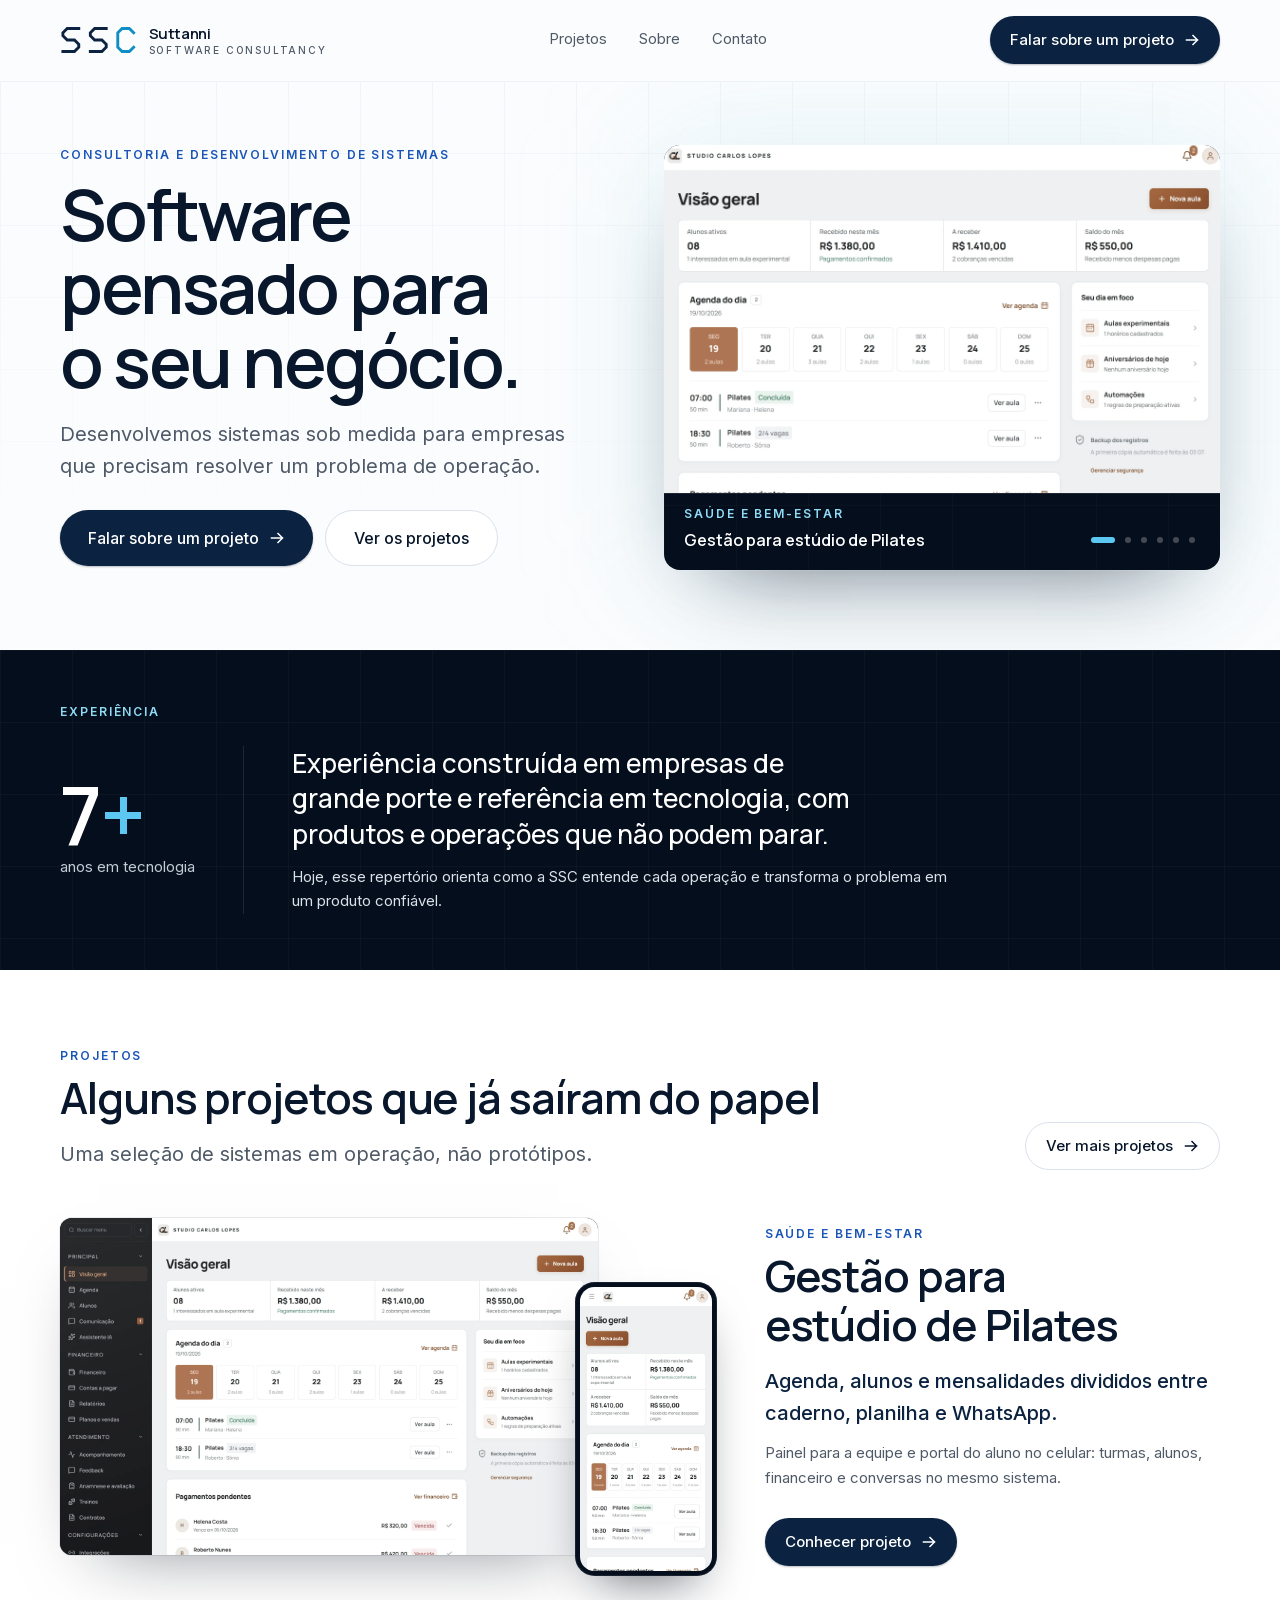
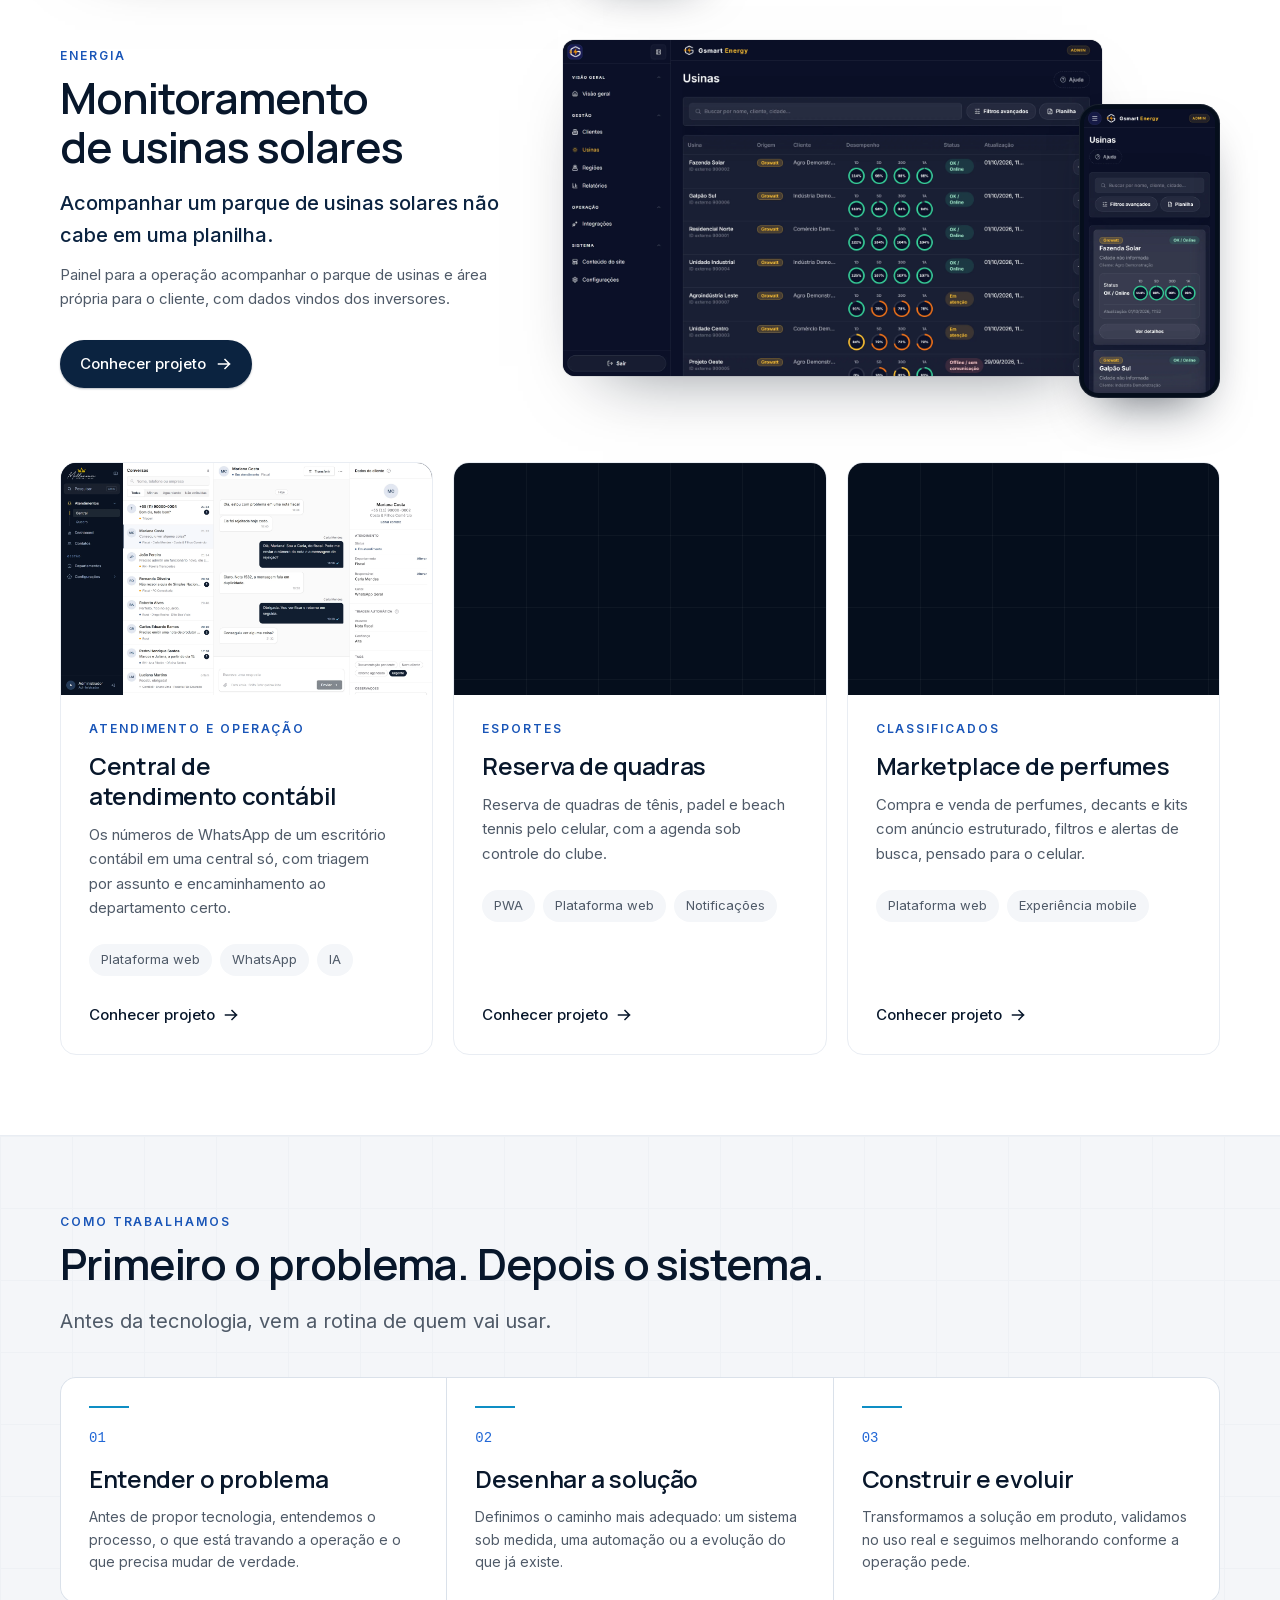
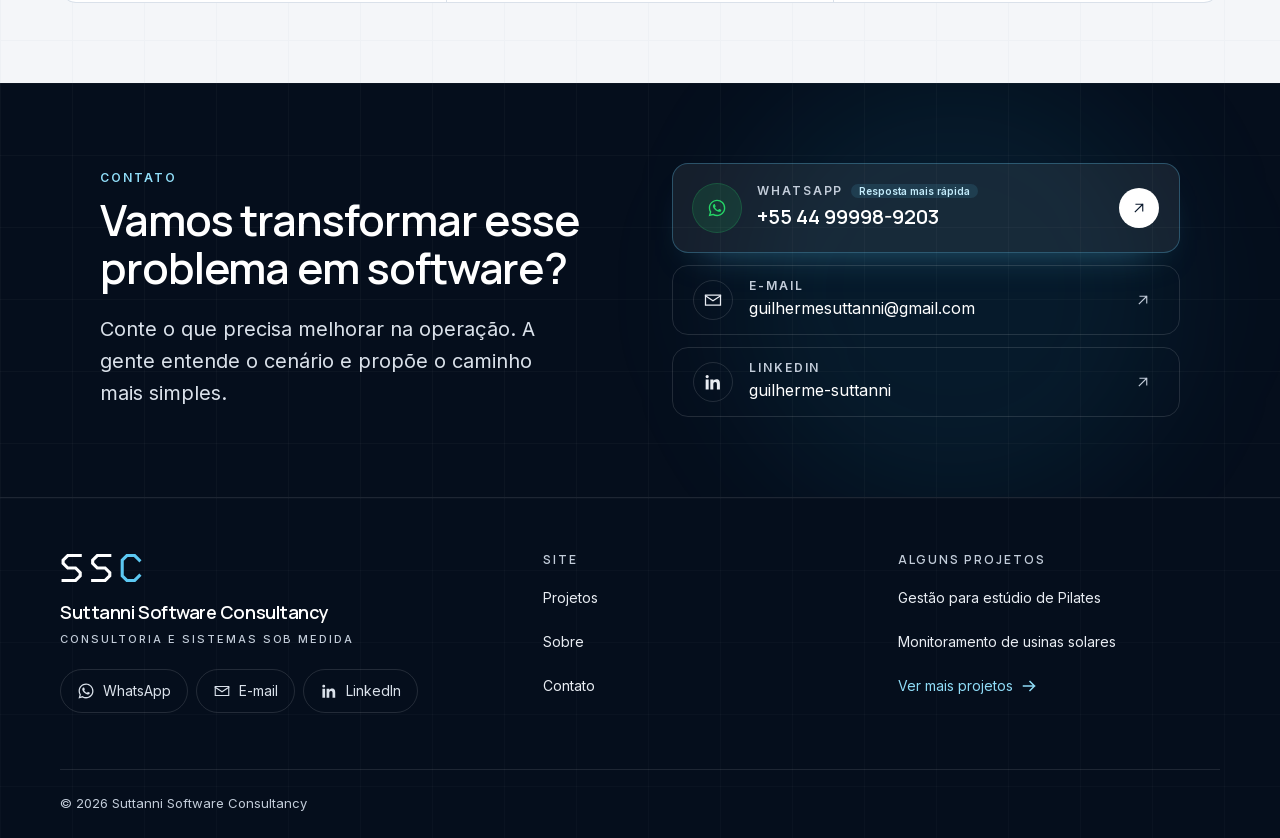
==== commit 6c984622: "Publica 6a1a800" ====
--- a/index.html
+++ b/index.html
@@ -1 +1 @@
-<!DOCTYPE html><html lang="pt-BR" class="manrope_9e067a5b-module__vT7MWq__variable inter_2fe1ab3d-module__-T-KAq__variable"><head><meta charSet="utf-8"/><meta name="viewport" content="width=device-width, initial-scale=1"/><link rel="preload" href="/_next/static/media/83afe278b6a6bb3c-s.p.2bn3s6zvc0dyp.woff2" as="font" crossorigin="" type="font/woff2"/><link rel="preload" href="/_next/static/media/a343f882a40d2cc9-s.p.1sj6eobyi31rd.woff2" as="font" crossorigin="" type="font/woff2"/><link rel="preload" href="/projects/studio-carlos-lopes/desktop/visao-geral.webp" as="image"/><link rel="stylesheet" href="/_next/static/chunks/32imoswl8s2ut.css" data-precedence="next"/><link rel="preload" as="script" fetchPriority="low" href="/_next/static/chunks/3s6nzrbk-8mnv.js"/><script src="/_next/static/chunks/19mx3mg6lkumu.js" async=""></script><script src="/_next/static/chunks/1k__zuwipnzw8.js" async=""></script><script src="/_next/static/chunks/344n2zhqbh4pn.js" async=""></script><script src="/_next/static/chunks/turbopack-17znwwc_v55e2.js" async=""></script><script src="/_next/static/chunks/2_4q1vv5acecj.js" async=""></script><script src="/_next/static/chunks/1bmfg79qz91r1.js" async=""></script><meta name="theme-color" content="#050e1c"/><meta name="color-scheme" content="light"/><title>Suttanni Software Consultancy | Software sob medida e consultoria</title><meta name="description" content="Desenvolvimento de sistemas sob medida, automação e consultoria tecnológica para empresas que querem transformar processos e ideias em soluções digitais."/><meta name="application-name" content="Suttanni Software Consultancy"/><meta name="author" content="Suttanni Software Consultancy"/><meta name="keywords" content="software sob medida,desenvolvimento de sistemas,consultoria em tecnologia,automação de processos,modernização de sistemas,sistemas para empresas"/><meta name="creator" content="Suttanni Software Consultancy"/><meta name="publisher" content="Suttanni Software Consultancy"/><meta name="robots" content="index, follow"/><meta name="googlebot" content="index, follow, max-image-preview:large"/><meta name="category" content="technology"/><link rel="canonical" href="https://guisuttanni.github.io/"/><meta property="og:title" content="Suttanni Software Consultancy | Software sob medida e consultoria"/><meta property="og:description" content="Desenvolvimento de sistemas sob medida, automação e consultoria tecnológica para empresas que querem transformar processos e ideias em soluções digitais."/><meta property="og:url" content="https://guisuttanni.github.io/"/><meta property="og:site_name" content="Suttanni Software Consultancy"/><meta property="og:locale" content="pt_BR"/><meta property="og:image" content="https://guisuttanni.github.io/og.png"/><meta property="og:image:width" content="1200"/><meta property="og:image:height" content="630"/><meta property="og:image:alt" content="Suttanni Software Consultancy"/><meta property="og:type" content="website"/><meta name="twitter:card" content="summary_large_image"/><meta name="twitter:title" content="Suttanni Software Consultancy"/><meta name="twitter:description" content="Desenvolvimento de sistemas sob medida, automação e consultoria tecnológica para empresas que querem transformar processos e ideias em soluções digitais."/><meta name="twitter:image" content="https://guisuttanni.github.io/og.png"/><link rel="icon" href="https://guisuttanni.github.io/icon.svg" type="image/svg+xml"/><link rel="apple-touch-icon" href="https://guisuttanni.github.io/apple-touch-icon.png" sizes="180x180" type="image/png"/><meta name="next-size-adjust" content=""/><noscript><style>.reveal { opacity: 1 !important; transform: none !important; }</style></noscript><script src="/_next/static/chunks/0cz1d0mv5g_q7.js" noModule=""></script></head><body class="min-h-dvh antialiased"><div hidden=""><!--$--><!--/$--></div><a href="#conteudo" class="sr-only rounded-full bg-navy-900 px-5 py-3 text-sm text-white focus:not-sr-only focus:fixed focus:top-4 focus:left-4 focus:z-[60]">Ir para o conteúdo</a><header class="sticky top-0 z-50 border-b transition-[border-color] duration-300 ease-[var(--ease-out-soft)] border-transparent"><div aria-hidden="true" class="absolute inset-0 -z-10 bg-mist-50/85 backdrop-blur-md transition-opacity duration-300 ease-[var(--ease-out-soft)] supports-[backdrop-filter]:bg-mist-50/75 opacity-0"></div><div class="mx-auto w-full max-w-[1240px] px-5 sm:px-8 lg:px-10 "><div class="flex h-16 items-center justify-between gap-4 transition-[height] duration-300 ease-[var(--ease-out-soft)] lg:h-20"><a class="-m-2 rounded-lg p-2" aria-label="Suttanni Software Consultancy, página inicial" href="/"><span class="flex items-center gap-3 "><svg viewBox="0 0 106 36" fill="none" aria-hidden="true" focusable="false" class="h-6 w-auto shrink-0 sm:h-[26px]" shape-rendering="geometricPrecision"><g stroke-width="4" stroke-linecap="square" stroke-linejoin="miter"><path d="M24 2 H8 L2 8 V12 L8 18 H18 L24 24 V28 L18 34 H2" stroke="#0b2340" transform="translate(2 0)"></path><path d="M24 2 H8 L2 8 V12 L8 18 H18 L24 24 V28 L18 34 H2" stroke="#0b2340" transform="translate(40 0)"></path><path d="M24 8 L18 2 H8 L2 8 V28 L8 34 H18 L24 28" stroke="#0e8ec4" transform="translate(78 0)"></path></g></svg><span class="hidden min-w-0 flex-col leading-none lg:flex"><span class="font-display text-[0.9375rem] font-semibold tracking-tight text-navy-900">Suttanni</span><span class="mt-1 text-[0.625rem] font-medium uppercase tracking-[0.18em] text-graphite-500">Software Consultancy</span></span></span></a><nav aria-label="Principal" class="hidden items-center gap-1 md:flex"><a class="group inline-flex min-h-10 items-center rounded-full px-3.5 text-[0.9375rem] transition-colors duration-200 hover:text-navy-900 text-graphite-500" href="/projetos/"><span class="link-line pb-0.5">Projetos</span></a><a class="group inline-flex min-h-10 items-center rounded-full px-3.5 text-[0.9375rem] transition-colors duration-200 hover:text-navy-900 text-graphite-500" href="/sobre/"><span class="link-line pb-0.5">Sobre</span></a><a class="group inline-flex min-h-10 items-center rounded-full px-3.5 text-[0.9375rem] transition-colors duration-200 hover:text-navy-900 text-graphite-500" href="/contato/"><span class="link-line pb-0.5">Contato</span></a></nav><div class="flex items-center gap-2"><div class="hidden md:block"><a class="group/btn inline-flex items-center justify-center gap-2.5 rounded-full font-medium transition-[background-color,color,border-color,transform,translate,scale,box-shadow] duration-200 ease-[var(--ease-out-soft)] hover:-translate-y-px active:translate-y-0 whitespace-nowrap bg-navy-800 text-white shadow-[0_1px_2px_rgba(8,23,43,0.28)] hover:bg-navy-700 hover:shadow-[0_12px_28px_-12px_rgba(8,23,43,0.7)] min-h-12 px-5 text-[0.9375rem] " href="/contato/">Falar sobre um projeto<svg viewBox="0 0 16 16" fill="none" aria-hidden="true" class="h-4 w-4 transition-transform duration-200 ease-[var(--ease-out-soft)] group-hover/btn:translate-x-1 "><path d="M2.5 8h11m0 0L9 3.5M13.5 8 9 12.5" stroke="currentColor" stroke-width="1.5" stroke-linecap="square"></path></svg></a></div><button type="button" aria-expanded="false" aria-controls="menu-mobile" aria-label="Abrir menu" class="relative -mr-2 flex h-12 w-12 items-center justify-center rounded-full text-navy-900 transition-colors hover:bg-mist-200/70 md:hidden"><span class="sr-only">Abrir menu</span><span aria-hidden="true" class="flex h-4 w-5 flex-col justify-between"><span class="block h-px w-full origin-center bg-current transition-transform duration-300 ease-[var(--ease-out-soft)] "></span><span class="block h-px w-full bg-current transition-opacity duration-200 opacity-100"></span><span class="block h-px w-full origin-center bg-current transition-transform duration-300 ease-[var(--ease-out-soft)] "></span></span></button></div></div></div><div id="menu-mobile" inert="" aria-hidden="true" class="fixed inset-x-0 top-16 bottom-0 z-40 overflow-y-auto border-t border-mist-200 bg-mist-50 transition-[opacity,visibility,transform,translate,scale] duration-300 ease-[var(--ease-out-soft)] md:hidden invisible -translate-y-2 opacity-0"><div class="mx-auto w-full max-w-[1240px] px-5 sm:px-8 lg:px-10 flex min-h-full flex-col pt-6 pb-10"><nav aria-label="Menu" class="flex flex-col"><a class="group flex items-center justify-between border-b border-mist-200 py-5 text-h3 font-display font-semibold text-navy-900 transition-[opacity,transform,translate,scale] duration-500 ease-[var(--ease-out-soft)] translate-y-2 opacity-0" style="transition-delay:0ms" href="/projetos/">Projetos<svg viewBox="0 0 16 16" fill="none" aria-hidden="true" class="h-4 w-4 transition-transform duration-200 ease-[var(--ease-out-soft)] group-hover/btn:translate-x-1 text-graphite-400 transition-transform duration-200 group-hover:translate-x-1"><path d="M2.5 8h11m0 0L9 3.5M13.5 8 9 12.5" stroke="currentColor" stroke-width="1.5" stroke-linecap="square"></path></svg></a><a class="group flex items-center justify-between border-b border-mist-200 py-5 text-h3 font-display font-semibold text-navy-900 transition-[opacity,transform,translate,scale] duration-500 ease-[var(--ease-out-soft)] translate-y-2 opacity-0" style="transition-delay:0ms" href="/sobre/">Sobre<svg viewBox="0 0 16 16" fill="none" aria-hidden="true" class="h-4 w-4 transition-transform duration-200 ease-[var(--ease-out-soft)] group-hover/btn:translate-x-1 text-graphite-400 transition-transform duration-200 group-hover:translate-x-1"><path d="M2.5 8h11m0 0L9 3.5M13.5 8 9 12.5" stroke="currentColor" stroke-width="1.5" stroke-linecap="square"></path></svg></a><a class="group flex items-center justify-between border-b border-mist-200 py-5 text-h3 font-display font-semibold text-navy-900 transition-[opacity,transform,translate,scale] duration-500 ease-[var(--ease-out-soft)] translate-y-2 opacity-0" style="transition-delay:0ms" href="/contato/">Contato<svg viewBox="0 0 16 16" fill="none" aria-hidden="true" class="h-4 w-4 transition-transform duration-200 ease-[var(--ease-out-soft)] group-hover/btn:translate-x-1 text-graphite-400 transition-transform duration-200 group-hover:translate-x-1"><path d="M2.5 8h11m0 0L9 3.5M13.5 8 9 12.5" stroke="currentColor" stroke-width="1.5" stroke-linecap="square"></path></svg></a></nav><div class="mt-8 flex flex-col gap-3"><a class="group/btn inline-flex items-center justify-center gap-2.5 rounded-full font-medium transition-[background-color,color,border-color,transform,translate,scale,box-shadow] duration-200 ease-[var(--ease-out-soft)] hover:-translate-y-px active:translate-y-0 whitespace-nowrap bg-navy-800 text-white shadow-[0_1px_2px_rgba(8,23,43,0.28)] hover:bg-navy-700 hover:shadow-[0_12px_28px_-12px_rgba(8,23,43,0.7)] min-h-13 px-6 text-base sm:min-h-14 sm:px-7 w-full" href="/contato/">Falar sobre um projeto<svg viewBox="0 0 16 16" fill="none" aria-hidden="true" class="h-4 w-4 transition-transform duration-200 ease-[var(--ease-out-soft)] group-hover/btn:translate-x-1 "><path d="M2.5 8h11m0 0L9 3.5M13.5 8 9 12.5" stroke="currentColor" stroke-width="1.5" stroke-linecap="square"></path></svg></a><a href="https://wa.me/5544999989203?text=Ol%C3%A1!%20Conheci%20a%20Suttanni%20Software%20Consultancy%20pelo%20site%20e%20gostaria%20de%20conversar%20sobre%20um%20projeto." class="group/btn inline-flex items-center justify-center gap-2.5 rounded-full font-medium transition-[background-color,color,border-color,transform,translate,scale,box-shadow] duration-200 ease-[var(--ease-out-soft)] hover:-translate-y-px active:translate-y-0 whitespace-nowrap border border-mist-300 bg-white text-navy-900 hover:border-navy-800 hover:shadow-[0_10px_24px_-16px_rgba(8,23,43,0.45)] min-h-13 px-6 text-base sm:min-h-14 sm:px-7 w-full" target="_blank" rel="noopener noreferrer"><svg viewBox="0 0 24 24" fill="currentColor" aria-hidden="true" class="h-5 w-5 text-[#25D366]"><path d="M12.04 2C6.58 2 2.13 6.45 2.13 11.91c0 1.75.46 3.45 1.32 4.95L2 22l5.25-1.38a9.87 9.87 0 0 0 4.79 1.22h.01c5.46 0 9.91-4.45 9.91-9.91 0-2.65-1.03-5.14-2.9-7.01A9.82 9.82 0 0 0 12.04 2Zm0 18.15h-.01a8.2 8.2 0 0 1-4.19-1.15l-.3-.18-3.12.82.83-3.04-.2-.31a8.2 8.2 0 0 1-1.26-4.38c0-4.54 3.7-8.24 8.25-8.24 2.2 0 4.27.86 5.83 2.42a8.19 8.19 0 0 1 2.41 5.83c0 4.54-3.7 8.23-8.24 8.23Zm4.52-6.17c-.25-.12-1.47-.72-1.69-.81-.23-.08-.39-.12-.56.13-.16.24-.64.8-.78.97-.15.16-.29.18-.53.06-.25-.13-1.05-.39-1.99-1.23-.74-.66-1.23-1.47-1.38-1.72-.14-.25-.01-.38.11-.5.11-.11.25-.29.37-.43.12-.15.16-.25.25-.41.08-.17.04-.31-.02-.43-.06-.12-.56-1.34-.76-1.84-.2-.48-.4-.42-.56-.43h-.47c-.17 0-.43.06-.66.31-.22.25-.87.85-.87 2.07 0 1.22.89 2.4 1.02 2.56.12.17 1.75 2.67 4.24 3.74.59.26 1.05.41 1.41.52.59.19 1.13.16 1.56.1.47-.07 1.47-.6 1.67-1.18.21-.58.21-1.07.15-1.18-.06-.11-.23-.17-.48-.29Z"></path></svg>WhatsApp</a></div><div class="mt-auto pt-10"><p class="text-eyebrow font-semibold uppercase text-graphite-400">Contato direto</p><a href="mailto:guilhermesuttanni@gmail.com" class="mt-3 block [overflow-wrap:anywhere] text-[0.9375rem] text-graphite-700 underline-offset-4 hover:underline">guilhermesuttanni@gmail.com</a><a href="https://wa.me/5544999989203?text=Ol%C3%A1!%20Conheci%20a%20Suttanni%20Software%20Consultancy%20pelo%20site%20e%20gostaria%20de%20conversar%20sobre%20um%20projeto." target="_blank" rel="noopener noreferrer" class="mt-1 block text-[0.9375rem] text-graphite-700 underline-offset-4 hover:underline">+55 44 99998-9203</a></div></div></div></header><main id="conteudo"><section class="relative overflow-hidden pt-6 pb-10 sm:pt-12 sm:pb-16 lg:pt-16 lg:pb-20"><div aria-hidden="true" class="ssc-grid-light grid-drift absolute inset-0 [mask-image:linear-gradient(to_bottom,black,transparent_85%)] opacity-60"></div><div class="mx-auto w-full max-w-[1240px] px-5 sm:px-8 lg:px-10 relative"><div class="grid items-center gap-8 sm:gap-10 lg:grid-cols-12 lg:gap-12"><div class="lg:col-span-6"><div class="reveal  "><span class="block text-eyebrow font-semibold uppercase [text-wrap:balance] text-accent-700 ">Consultoria e desenvolvimento de software</span></div><div class="reveal  " style="--reveal-delay:60ms"><h1 class="mt-3 text-display font-semibold text-navy-900 sm:mt-4">Software pensado para o seu negócio.</h1></div><div class="reveal  " style="--reveal-delay:120ms"><p class="mt-4 max-w-lg text-lead text-graphite-500 sm:mt-5">Desenvolvemos sistemas sob medida para empresas que precisam resolver um problema de operação.</p></div><div class="reveal  " style="--reveal-delay:180ms"><div class="mt-6 flex flex-col gap-3 sm:mt-7 sm:flex-row sm:items-center"><a class="group/btn inline-flex items-center justify-center gap-2.5 rounded-full font-medium transition-[background-color,color,border-color,transform,translate,scale,box-shadow] duration-200 ease-[var(--ease-out-soft)] hover:-translate-y-px active:translate-y-0 whitespace-nowrap bg-navy-800 text-white shadow-[0_1px_2px_rgba(8,23,43,0.28)] hover:bg-navy-700 hover:shadow-[0_12px_28px_-12px_rgba(8,23,43,0.7)] min-h-13 px-6 text-base sm:min-h-14 sm:px-7 w-full sm:w-auto" href="/contato/">Falar sobre um projeto<svg viewBox="0 0 16 16" fill="none" aria-hidden="true" class="h-4 w-4 transition-transform duration-200 ease-[var(--ease-out-soft)] group-hover/btn:translate-x-1 "><path d="M2.5 8h11m0 0L9 3.5M13.5 8 9 12.5" stroke="currentColor" stroke-width="1.5" stroke-linecap="square"></path></svg></a><a class="group/btn inline-flex items-center justify-center gap-2.5 rounded-full font-medium transition-[background-color,color,border-color,transform,translate,scale,box-shadow] duration-200 ease-[var(--ease-out-soft)] hover:-translate-y-px active:translate-y-0 whitespace-nowrap border border-mist-300 bg-white text-navy-900 hover:border-navy-800 hover:shadow-[0_10px_24px_-16px_rgba(8,23,43,0.45)] min-h-13 px-6 text-base sm:min-h-14 sm:px-7 w-full sm:w-auto" href="/projetos/">Ver os projetos</a></div></div></div><div class="reveal reveal-soft relative lg:col-span-6" style="--reveal-delay:200ms"><div aria-hidden="true" class="absolute -inset-6 -z-10 hidden rounded-[2.5rem] bg-signal-400/10 blur-3xl sm:block"></div><div role="group" aria-roledescription="carrossel" aria-label="Alguns projetos entregues" class="relative overflow-hidden rounded-2xl bg-navy-950 ring-1 ring-white/10 w-full shadow-[0_40px_90px_-50px_rgba(5,14,28,0.65)]"><div aria-hidden="true" class="ssc-grid absolute inset-0 opacity-40"></div><div class="relative aspect-4/3 overflow-hidden sm:aspect-16/10"><div aria-hidden="false" class="absolute inset-0 origin-center scale-[1.025] opacity-100" style="transition:opacity 900ms var(--ease-out-soft), scale 4700ms linear"><div class="relative h-full w-full"><img alt="Visão geral do painel do studio, com alunos ativos, valores recebidos e a receber, agenda da semana com as aulas do dia e pagamentos pendentes" width="912" height="570" decoding="async" style="color:transparent;--scale:1.2;--origin:100% 0%" src="/projects/studio-carlos-lopes/desktop/visao-geral.webp" class="dev-desktop "/><img alt="Portal do aluno no celular, com contrato para assinar, próxima aula para confirmar, mensalidade e avisos do studio" loading="lazy" width="240" height="519" decoding="async" style="color:transparent" src="/projects/studio-carlos-lopes/mobile/portal-inicio.webp" class="dev-phone"/></div></div><div aria-hidden="true" class="absolute inset-0 origin-center scale-100 opacity-0" style="transition:opacity 900ms var(--ease-out-soft), scale 900ms linear"><div class="relative h-full w-full"><img alt="" loading="lazy" width="851" height="532" decoding="async" style="color:transparent;--scale:1.12;--origin:50% 0%" src="/projects/perfumes-desapego/desktop/home.webp" class="dev-desktop "/><img alt="" loading="lazy" width="240" height="519" decoding="async" style="color:transparent" src="/projects/perfumes-desapego/mobile/catalogo-mobile.webp" class="dev-phone"/></div></div><div aria-hidden="true" class="absolute inset-0 origin-center scale-100 opacity-0" style="transition:opacity 900ms var(--ease-out-soft), scale 900ms linear"></div><div aria-hidden="true" class="absolute inset-0 origin-center scale-100 opacity-0" style="transition:opacity 900ms var(--ease-out-soft), scale 900ms linear"></div><div aria-hidden="true" class="absolute inset-0 origin-center scale-100 opacity-0" style="transition:opacity 900ms var(--ease-out-soft), scale 900ms linear"></div><div aria-hidden="true" class="absolute inset-0 origin-center scale-100 opacity-0" style="transition:opacity 900ms var(--ease-out-soft), scale 900ms linear"></div></div><div class="relative border-t border-white/10 px-4 py-3 sm:px-5 sm:py-3.5"><p data-showcase-caption="true" class="fade-in text-[0.6875rem] font-semibold uppercase tracking-[0.12em] text-signal-300 sm:text-eyebrow sm:tracking-[0.16em]">Pilates e funcional / Gestão</p><div class="mt-1 flex items-center justify-between gap-4"><p class="fade-in min-w-0 truncate font-display text-[0.9375rem] font-semibold text-white sm:text-base">Studio Carlos Lopes</p><ul class="flex shrink-0 items-center"><li><button type="button" aria-label="Ver Studio Carlos Lopes" aria-current="true" class="group/dot flex h-8 items-center px-[5px]"><span class="block h-1.5 rounded-full transition-all duration-500 w-6 bg-signal-400"></span></button></li><li><button type="button" aria-label="Ver PerfumesDesapego" aria-current="false" class="group/dot flex h-8 items-center px-[5px]"><span class="block h-1.5 rounded-full transition-all duration-500 w-1.5 bg-white/25 group-hover/dot:bg-white/50"></span></button></li><li><button type="button" aria-label="Ver Millenium Atendimento" aria-current="false" class="group/dot flex h-8 items-center px-[5px]"><span class="block h-1.5 rounded-full transition-all duration-500 w-1.5 bg-white/25 group-hover/dot:bg-white/50"></span></button></li><li><button type="button" aria-label="Ver G Smart" aria-current="false" class="group/dot flex h-8 items-center px-[5px]"><span class="block h-1.5 rounded-full transition-all duration-500 w-1.5 bg-white/25 group-hover/dot:bg-white/50"></span></button></li><li><button type="button" aria-label="Ver DocsAgro" aria-current="false" class="group/dot flex h-8 items-center px-[5px]"><span class="block h-1.5 rounded-full transition-all duration-500 w-1.5 bg-white/25 group-hover/dot:bg-white/50"></span></button></li><li><button type="button" aria-label="Ver Ace Reserve" aria-current="false" class="group/dot flex h-8 items-center px-[5px]"><span class="block h-1.5 rounded-full transition-all duration-500 w-1.5 bg-white/25 group-hover/dot:bg-white/50"></span></button></li></ul></div></div></div></div></div></div></section><section class="section-tight relative overflow-hidden bg-navy-950 text-white"><div aria-hidden="true" class="ssc-grid grid-drift absolute inset-0 opacity-50"></div><div class="mx-auto w-full max-w-[1240px] px-5 sm:px-8 lg:px-10 relative"><div class="reveal  "><span class="block text-eyebrow font-semibold uppercase [text-wrap:balance] text-signal-300 ">Experiência</span></div><div class="mt-6 grid gap-6 sm:mt-7 lg:grid-cols-[auto_1fr] lg:items-center lg:gap-0"><div class="reveal  lg:pr-12" style="--reveal-delay:60ms"><p class="flex items-end gap-4 lg:flex-col lg:items-start lg:gap-2"><span class="font-display text-[clamp(3.25rem,7vw,5rem)] font-semibold leading-[0.85] tracking-tight text-white">7<span class="text-signal-400">+</span></span><span class="pb-1 text-[0.9375rem] leading-snug text-mist-400 lg:pb-0">anos construindo<br class="hidden lg:block"/> software</span></p></div><div class="reveal  border-t border-white/10 pt-6 lg:border-t-0 lg:border-l lg:pt-0 lg:pl-12" style="--reveal-delay:120ms"><p class="max-w-3xl font-display text-[clamp(1.25rem,1.05rem+0.8vw,1.625rem)] leading-snug font-medium text-white [text-wrap:balance]">Experiência construída em empresas de grande porte e referência em tecnologia, com produtos e operações que não podem parar.</p><p class="mt-3 max-w-2xl text-[0.9375rem] leading-relaxed text-mist-300">É esse repertório que a SSC aplica hoje em sistemas sob medida: entender o negócio primeiro e entregar software simples de usar e seguro de manter.</p></div></div><div class="reveal  " style="--reveal-delay:180ms"><ul class="mt-8 grid gap-2.5 border-t border-white/10 pt-6 text-[0.875rem] leading-snug text-mist-300 sm:grid-cols-3 sm:gap-0 lg:mt-10"><li class="sm:border-l sm:border-white/10 sm:px-6 sm:first:border-l-0 sm:first:pl-0">Empresas de grande porte e referência em tecnologia</li><li class="sm:border-l sm:border-white/10 sm:px-6 sm:first:border-l-0 sm:first:pl-0">Diferentes setores e contextos de negócio</li><li class="sm:border-l sm:border-white/10 sm:px-6 sm:first:border-l-0 sm:first:pl-0">Hoje aplicado em software sob medida</li></ul></div></div></section><section id="projetos" class="section scroll-mt-24 bg-white"><div class="mx-auto w-full max-w-[1240px] px-5 sm:px-8 lg:px-10 "><div class="flex flex-col gap-6 lg:flex-row lg:items-end lg:justify-between"><div class="reveal  flex min-w-0 flex-col items-start "><span class="block text-eyebrow font-semibold uppercase [text-wrap:balance] text-accent-700 ">Projetos</span><h2 class="mt-3 text-h2 font-semibold text-navy-900">Alguns projetos que já saíram do papel</h2><p class="mt-4 max-w-2xl text-lead text-graphite-500">Uma seleção de sistemas em operação, não protótipos.</p></div><div class="reveal  shrink-0" style="--reveal-delay:100ms"><a class="group/btn inline-flex items-center justify-center gap-2.5 rounded-full font-medium transition-[background-color,color,border-color,transform,translate,scale,box-shadow] duration-200 ease-[var(--ease-out-soft)] hover:-translate-y-px active:translate-y-0 whitespace-nowrap border border-mist-300 bg-white text-navy-900 hover:border-navy-800 hover:shadow-[0_10px_24px_-16px_rgba(8,23,43,0.45)] min-h-12 px-5 text-[0.9375rem] " href="/projetos/">Ver mais projetos<svg viewBox="0 0 16 16" fill="none" aria-hidden="true" class="h-4 w-4 transition-transform duration-200 ease-[var(--ease-out-soft)] group-hover/btn:translate-x-1 "><path d="M2.5 8h11m0 0L9 3.5M13.5 8 9 12.5" stroke="currentColor" stroke-width="1.5" stroke-linecap="square"></path></svg></a></div></div><div class="mt-10 flex flex-col gap-14 sm:mt-12 lg:gap-16"><article class="group grid items-center gap-7 lg:grid-cols-12 lg:gap-12"><div class="reveal reveal-soft lg:col-span-7 "><figure class="overflow-hidden rounded-xl bg-navy-950 ring-1 ring-white/10 transition-[transform,translate,scale,box-shadow] duration-700 ease-[var(--ease-out-soft)] group-hover:-translate-y-1 group-hover:shadow-[0_40px_80px_-48px_rgba(5,14,28,0.7)]"><div class="relative aspect-4/3 overflow-hidden sm:aspect-16/10"><div aria-hidden="true" class="ssc-grid absolute inset-0 opacity-50 sm:hidden"></div><div class="relative h-full w-full"><img alt="Visão geral do painel do studio, com alunos ativos, valores recebidos e a receber, agenda da semana com as aulas do dia e pagamentos pendentes" width="720" height="450" decoding="async" style="color:transparent" src="/projects/studio-carlos-lopes/desktop/visao-geral.webp" class="dev-desktop "/><img alt="Portal do aluno no celular, com contrato para assinar, próxima aula para confirmar, mensalidade e avisos do studio" loading="lazy" width="240" height="519" decoding="async" style="color:transparent" src="/projects/studio-carlos-lopes/mobile/portal-inicio.webp" class="dev-phone"/></div></div><figcaption class="border-t border-white/10 px-4 py-3 text-[0.8125rem] text-mist-400 hidden sm:block">Visão geral: o dia do studio, a semana e o que está pendente</figcaption></figure></div><div class="reveal  lg:col-span-5 " style="--reveal-delay:80ms"><p class="text-eyebrow font-semibold uppercase text-accent-700">Pilates e funcional / Gestão</p><h3 class="mt-3 text-h2 font-semibold text-navy-900">Studio Carlos Lopes</h3><p class="mt-4 text-lead font-medium text-navy-800">Agenda, alunos e mensalidades divididos entre caderno, planilha e WhatsApp.</p><p class="mt-3 text-[0.9375rem] leading-relaxed text-graphite-500">Sistema de gestão para studio de Pilates e treinamento funcional, com painel da equipe e portal do aluno no celular.</p><ul class="mt-6 hidden gap-x-8 gap-y-2 sm:grid sm:grid-cols-2 lg:grid-cols-1 xl:grid-cols-2"><li class="border-b border-mist-200 py-2 text-sm text-graphite-700">Agenda por dia, semana e mês</li><li class="border-b border-mist-200 py-2 text-sm text-graphite-700">Turmas recorrentes e lista de espera</li><li class="border-b border-mist-200 py-2 text-sm text-graphite-700">Cadastro de alunos com plano e rotina</li><li class="border-b border-mist-200 py-2 text-sm text-graphite-700">Mensalidades e cobranças</li></ul><a class="group/btn inline-flex items-center justify-center gap-2.5 rounded-full font-medium transition-[background-color,color,border-color,transform,translate,scale,box-shadow] duration-200 ease-[var(--ease-out-soft)] hover:-translate-y-px active:translate-y-0 whitespace-nowrap bg-navy-800 text-white shadow-[0_1px_2px_rgba(8,23,43,0.28)] hover:bg-navy-700 hover:shadow-[0_12px_28px_-12px_rgba(8,23,43,0.7)] min-h-12 px-5 text-[0.9375rem] mt-7" href="/projetos/studio-carlos-lopes/">Conhecer projeto<svg viewBox="0 0 16 16" fill="none" aria-hidden="true" class="h-4 w-4 transition-transform duration-200 ease-[var(--ease-out-soft)] group-hover/btn:translate-x-1 "><path d="M2.5 8h11m0 0L9 3.5M13.5 8 9 12.5" stroke="currentColor" stroke-width="1.5" stroke-linecap="square"></path></svg></a></div></article><article class="group grid items-center gap-7 lg:grid-cols-12 lg:gap-12"><div class="reveal reveal-soft lg:col-span-7 lg:order-2 lg:col-start-6"><figure class="overflow-hidden rounded-xl bg-navy-950 ring-1 ring-white/10 transition-[transform,translate,scale,box-shadow] duration-700 ease-[var(--ease-out-soft)] group-hover:-translate-y-1 group-hover:shadow-[0_40px_80px_-48px_rgba(5,14,28,0.7)]"><div class="relative aspect-4/3 overflow-hidden sm:aspect-16/10"><div aria-hidden="true" class="ssc-grid absolute inset-0 opacity-50 sm:hidden"></div><div class="relative h-full w-full"><img alt="Lista de usinas no G Smart, cada linha com origem da integração, cliente, indicadores de desempenho de 1 dia, 5 dias, 30 dias e 1 ano, situação e horário da última atualização" loading="lazy" width="720" height="450" decoding="async" style="color:transparent" src="/projects/g-smart/desktop/usinas.webp" class="dev-desktop "/><img alt="G Smart no celular com os cards das usinas, cada um mostrando situação e indicadores de desempenho" loading="lazy" width="240" height="519" decoding="async" style="color:transparent" src="/projects/g-smart/mobile/usinas-mobile.webp" class="dev-phone"/></div></div><figcaption class="border-t border-white/10 px-4 py-3 text-[0.8125rem] text-mist-400 hidden sm:block">Monitoramento do parque: desempenho por período e situação de cada usina</figcaption></figure></div><div class="reveal  lg:col-span-5 lg:order-1 lg:col-start-1 lg:row-start-1" style="--reveal-delay:80ms"><p class="text-eyebrow font-semibold uppercase text-accent-700">Energia Solar / Monitoramento</p><h3 class="mt-3 text-h2 font-semibold text-navy-900">G Smart</h3><p class="mt-4 text-lead font-medium text-navy-800">Acompanhar um parque de usinas solares não cabe em uma planilha.</p><p class="mt-3 text-[0.9375rem] leading-relaxed text-graphite-500">Plataforma de gestão e monitoramento de usinas de energia solar, com painel para a operação e área própria para o cliente.</p><ul class="mt-6 hidden gap-x-8 gap-y-2 sm:grid sm:grid-cols-2 lg:grid-cols-1 xl:grid-cols-2"><li class="border-b border-mist-200 py-2 text-sm text-graphite-700">Dashboard administrativo do parque de usinas</li><li class="border-b border-mist-200 py-2 text-sm text-graphite-700">Área exclusiva para o cliente</li><li class="border-b border-mist-200 py-2 text-sm text-graphite-700">Acompanhamento da geração por período</li><li class="border-b border-mist-200 py-2 text-sm text-graphite-700">Indicadores de desempenho por usina</li></ul><a class="group/btn inline-flex items-center justify-center gap-2.5 rounded-full font-medium transition-[background-color,color,border-color,transform,translate,scale,box-shadow] duration-200 ease-[var(--ease-out-soft)] hover:-translate-y-px active:translate-y-0 whitespace-nowrap bg-navy-800 text-white shadow-[0_1px_2px_rgba(8,23,43,0.28)] hover:bg-navy-700 hover:shadow-[0_12px_28px_-12px_rgba(8,23,43,0.7)] min-h-12 px-5 text-[0.9375rem] mt-7" href="/projetos/g-smart/">Conhecer projeto<svg viewBox="0 0 16 16" fill="none" aria-hidden="true" class="h-4 w-4 transition-transform duration-200 ease-[var(--ease-out-soft)] group-hover/btn:translate-x-1 "><path d="M2.5 8h11m0 0L9 3.5M13.5 8 9 12.5" stroke="currentColor" stroke-width="1.5" stroke-linecap="square"></path></svg></a></div></article></div><ul class="mt-12 grid gap-5 sm:grid-cols-2 lg:mt-16 lg:grid-cols-3"><li class="reveal  h-full"><article class="group relative flex h-full flex-col overflow-hidden rounded-2xl border border-mist-200 bg-white transition-[border-color,box-shadow,transform,translate,scale] duration-500 ease-[var(--ease-out-soft)] hover:-translate-y-1 hover:border-mist-300 hover:shadow-[0_28px_60px_-38px_rgba(8,23,43,0.6)] focus-within:border-navy-800"><div class="relative aspect-4/3 overflow-hidden bg-navy-950 sm:aspect-16/10"><div aria-hidden="true" class="ssc-grid absolute inset-0 opacity-70"></div><div class="relative h-full w-full transition-transform duration-700 ease-[var(--ease-out-soft)] group-hover:scale-[1.035]"><div class="relative h-full w-full"><img alt="Central de atendimentos com a lista de conversas, uma conversa aberta sobre nota fiscal e o painel do cliente com departamento, responsável, triagem automática e tags" loading="lazy" width="560" height="350" decoding="async" style="color:transparent" src="/projects/millenium-atendimento/desktop/central.webp" class="dev-desktop "/><img alt="Lista de conversas no celular, com assunto, departamento e mensagens não lidas" loading="lazy" width="240" height="519" decoding="async" style="color:transparent" src="/projects/millenium-atendimento/mobile/central-mobile.webp" class="dev-phone"/></div></div></div><div class="flex flex-1 flex-col p-5 sm:p-7"><p class="text-eyebrow font-semibold uppercase text-accent-700">Contabilidade / Atendimento</p><h3 class="mt-3 text-h3 font-semibold text-navy-900 sm:mt-4"><a class="before:absolute before:inset-0" href="/projetos/millenium-atendimento/"><span class="sr-only">Conhecer o projeto </span>Millenium Atendimento</a></h3><p class="mt-3 text-[0.9375rem] leading-relaxed text-graphite-500">Central de atendimento por WhatsApp para um escritório de contabilidade, com triagem por assunto e encaminhamento ao departamento certo.</p><ul class="mt-6 flex flex-wrap gap-2"><li class="rounded-full bg-mist-100 px-3 py-1.5 text-[0.8125rem] text-graphite-500">Plataforma web</li><li class="rounded-full bg-mist-100 px-3 py-1.5 text-[0.8125rem] text-graphite-500">WhatsApp</li><li class="rounded-full bg-mist-100 px-3 py-1.5 text-[0.8125rem] text-graphite-500">IA</li></ul><span class="mt-auto flex items-center gap-2 pt-7 text-[0.9375rem] font-medium text-navy-900">Conhecer projeto<svg viewBox="0 0 16 16" fill="none" aria-hidden="true" class="h-4 w-4 transition-transform duration-200 ease-[var(--ease-out-soft)] group-hover/btn:translate-x-1 transition-transform duration-300 group-hover:translate-x-1"><path d="M2.5 8h11m0 0L9 3.5M13.5 8 9 12.5" stroke="currentColor" stroke-width="1.5" stroke-linecap="square"></path></svg></span></div></article></li><li class="reveal  h-full" style="--reveal-delay:80ms"><article class="group relative flex h-full flex-col overflow-hidden rounded-2xl border border-mist-200 bg-white transition-[border-color,box-shadow,transform,translate,scale] duration-500 ease-[var(--ease-out-soft)] hover:-translate-y-1 hover:border-mist-300 hover:shadow-[0_28px_60px_-38px_rgba(8,23,43,0.6)] focus-within:border-navy-800"><div class="relative aspect-4/3 overflow-hidden bg-navy-950 sm:aspect-16/10"><div aria-hidden="true" class="ssc-grid absolute inset-0 opacity-70"></div><div class="relative h-full w-full transition-transform duration-700 ease-[var(--ease-out-soft)] group-hover:scale-[1.035]"><div class="relative h-full w-full"><img alt="Tela de uma quadra de tênis no Ace Reserve, com calendário do mês e lista de horários livres com botão de reservar" loading="lazy" width="560" height="350" decoding="async" style="color:transparent" src="/projects/ace-reserve/desktop/agenda-quadra.webp" class="dev-desktop "/><img alt="Ace Reserve no celular mostrando os horários livres do dia, cada um com botão de reservar" loading="lazy" width="240" height="519" decoding="async" style="color:transparent" src="/projects/ace-reserve/mobile/reserva-mobile.webp" class="dev-phone"/></div></div></div><div class="flex flex-1 flex-col p-5 sm:p-7"><p class="text-eyebrow font-semibold uppercase text-accent-700">Esportes / Reservas</p><h3 class="mt-3 text-h3 font-semibold text-navy-900 sm:mt-4"><a class="before:absolute before:inset-0" href="/projetos/ace-reserve/"><span class="sr-only">Conhecer o projeto </span>Ace Reserve</a></h3><p class="mt-3 text-[0.9375rem] leading-relaxed text-graphite-500">Plataforma de reserva de quadras de tênis, padel e beach tennis, feita primeiro para o celular de quem joga.</p><ul class="mt-6 flex flex-wrap gap-2"><li class="rounded-full bg-mist-100 px-3 py-1.5 text-[0.8125rem] text-graphite-500">PWA</li><li class="rounded-full bg-mist-100 px-3 py-1.5 text-[0.8125rem] text-graphite-500">Plataforma web</li><li class="rounded-full bg-mist-100 px-3 py-1.5 text-[0.8125rem] text-graphite-500">Notificações</li></ul><span class="mt-auto flex items-center gap-2 pt-7 text-[0.9375rem] font-medium text-navy-900">Conhecer projeto<svg viewBox="0 0 16 16" fill="none" aria-hidden="true" class="h-4 w-4 transition-transform duration-200 ease-[var(--ease-out-soft)] group-hover/btn:translate-x-1 transition-transform duration-300 group-hover:translate-x-1"><path d="M2.5 8h11m0 0L9 3.5M13.5 8 9 12.5" stroke="currentColor" stroke-width="1.5" stroke-linecap="square"></path></svg></span></div></article></li><li class="reveal  h-full" style="--reveal-delay:160ms"><article class="group relative flex h-full flex-col overflow-hidden rounded-2xl border border-mist-200 bg-white transition-[border-color,box-shadow,transform,translate,scale] duration-500 ease-[var(--ease-out-soft)] hover:-translate-y-1 hover:border-mist-300 hover:shadow-[0_28px_60px_-38px_rgba(8,23,43,0.6)] focus-within:border-navy-800"><div class="relative aspect-4/3 overflow-hidden bg-navy-950 sm:aspect-16/10"><div aria-hidden="true" class="ssc-grid absolute inset-0 opacity-70"></div><div class="relative h-full w-full transition-transform duration-700 ease-[var(--ease-out-soft)] group-hover:scale-[1.035]"><div class="relative h-full w-full"><img alt="Home do PerfumesDesapego com a busca, um anúncio em destaque e os anúncios recentes com foto, volumetria e preço" loading="lazy" width="560" height="350" decoding="async" style="color:transparent" src="/projects/perfumes-desapego/desktop/home.webp" class="dev-desktop "/><img alt="Catálogo de perfumes no celular, com os anúncios em duas colunas" loading="lazy" width="240" height="519" decoding="async" style="color:transparent" src="/projects/perfumes-desapego/mobile/catalogo-mobile.webp" class="dev-phone"/></div></div></div><div class="flex flex-1 flex-col p-5 sm:p-7"><p class="text-eyebrow font-semibold uppercase text-accent-700">Marketplace</p><h3 class="mt-3 text-h3 font-semibold text-navy-900 sm:mt-4"><a class="before:absolute before:inset-0" href="/projetos/perfumes-desapego/"><span class="sr-only">Conhecer o projeto </span>PerfumesDesapego</a></h3><p class="mt-3 text-[0.9375rem] leading-relaxed text-graphite-500">Classificados especializados em compra e venda de perfumes, decants e kits, com foco em navegação pelo celular.</p><ul class="mt-6 flex flex-wrap gap-2"><li class="rounded-full bg-mist-100 px-3 py-1.5 text-[0.8125rem] text-graphite-500">Plataforma web</li><li class="rounded-full bg-mist-100 px-3 py-1.5 text-[0.8125rem] text-graphite-500">Experiência mobile</li></ul><span class="mt-auto flex items-center gap-2 pt-7 text-[0.9375rem] font-medium text-navy-900">Conhecer projeto<svg viewBox="0 0 16 16" fill="none" aria-hidden="true" class="h-4 w-4 transition-transform duration-200 ease-[var(--ease-out-soft)] group-hover/btn:translate-x-1 transition-transform duration-300 group-hover:translate-x-1"><path d="M2.5 8h11m0 0L9 3.5M13.5 8 9 12.5" stroke="currentColor" stroke-width="1.5" stroke-linecap="square"></path></svg></span></div></article></li></ul></div></section><section id="como-trabalhamos" class="section relative scroll-mt-24 overflow-hidden border-t border-mist-200 bg-mist-100"><div aria-hidden="true" class="ssc-grid-light grid-drift absolute inset-0 opacity-50"></div><div class="mx-auto w-full max-w-[1240px] px-5 sm:px-8 lg:px-10 relative"><div class="reveal  flex min-w-0 flex-col items-start "><span class="block text-eyebrow font-semibold uppercase [text-wrap:balance] text-accent-700 ">Como trabalhamos</span><h2 class="mt-3 text-h2 font-semibold text-navy-900">Primeiro o problema. Depois o software.</h2><p class="mt-4 max-w-2xl text-lead text-graphite-500">Nenhum sistema começa por tecnologia. Começa pela operação de quem vai usar.</p></div><ol class="mt-8 sm:mt-10 md:grid md:grid-cols-3 md:gap-px md:overflow-hidden md:rounded-2xl md:border md:border-mist-300 md:bg-mist-300"><li class="reveal  flex gap-4 border-t border-mist-300 py-5 first:border-t-0 first:pt-0 md:flex-col md:gap-0 md:border-0 md:bg-white md:p-6 md:first:pt-6 lg:p-7 lg:first:pt-7"><span aria-hidden="true" class="step-bar mb-5 hidden h-0.5 bg-signal-600 md:block"></span><span class="w-6 shrink-0 pt-1 font-mono text-sm text-accent-600 md:w-auto md:pt-0">01</span><div><h3 class="text-h3 font-semibold text-navy-900 md:mt-4">Entender o problema</h3><p class="mt-2 text-sm leading-relaxed text-graphite-500 md:mt-3">Antes de propor tecnologia, entendemos o processo, o que está travando a operação e o que precisa mudar de verdade.</p></div></li><li class="reveal  flex gap-4 border-t border-mist-300 py-5 first:border-t-0 first:pt-0 md:flex-col md:gap-0 md:border-0 md:bg-white md:p-6 md:first:pt-6 lg:p-7 lg:first:pt-7" style="--reveal-delay:70ms"><span aria-hidden="true" class="step-bar mb-5 hidden h-0.5 bg-signal-600 md:block"></span><span class="w-6 shrink-0 pt-1 font-mono text-sm text-accent-600 md:w-auto md:pt-0">02</span><div><h3 class="text-h3 font-semibold text-navy-900 md:mt-4">Desenhar a solução</h3><p class="mt-2 text-sm leading-relaxed text-graphite-500 md:mt-3">Definimos o caminho mais adequado: um software sob medida, uma automação ou a evolução de um sistema que já existe.</p></div></li><li class="reveal  flex gap-4 border-t border-mist-300 py-5 first:border-t-0 first:pt-0 md:flex-col md:gap-0 md:border-0 md:bg-white md:p-6 md:first:pt-6 lg:p-7 lg:first:pt-7" style="--reveal-delay:140ms"><span aria-hidden="true" class="step-bar mb-5 hidden h-0.5 bg-signal-600 md:block"></span><span class="w-6 shrink-0 pt-1 font-mono text-sm text-accent-600 md:w-auto md:pt-0">03</span><div><h3 class="text-h3 font-semibold text-navy-900 md:mt-4">Construir e evoluir</h3><p class="mt-2 text-sm leading-relaxed text-graphite-500 md:mt-3">Transformamos a solução em produto, validamos no uso real e seguimos melhorando conforme a operação pede.</p></div></li></ol></div></section><section id="contato" class="section relative scroll-mt-24 overflow-hidden bg-navy-950 text-white"><div aria-hidden="true" class="ssc-grid grid-drift absolute inset-0 opacity-50"></div><div aria-hidden="true" class="absolute top-1/2 right-[8%] hidden h-[28rem] w-[28rem] -translate-y-1/2 rounded-full bg-signal-500/8 blur-3xl lg:block"></div><div class="mx-auto w-full max-w-[1240px] px-5 sm:px-8 lg:px-10 relative"><div class="mx-auto grid max-w-[1080px] gap-10 lg:grid-cols-2 lg:items-center lg:gap-16"><div class="reveal  "><span class="block text-eyebrow font-semibold uppercase [text-wrap:balance] text-signal-300 ">Contato</span><h2 class="mt-3 text-h2 font-semibold text-white">Vamos transformar esse problema em software?</h2><p class="mt-5 max-w-md text-lead text-mist-300">Conte o que precisa melhorar na operação. A gente entende o cenário e propõe o caminho mais simples.</p></div><ul class="grid gap-3"><li class="reveal  " style="--reveal-delay:80ms"><a href="https://wa.me/5544999989203?text=Ol%C3%A1!%20Conheci%20a%20Suttanni%20Software%20Consultancy%20pelo%20site%20e%20gostaria%20de%20conversar%20sobre%20um%20projeto." target="_blank" rel="noopener noreferrer" class="group relative flex items-center gap-4 rounded-2xl border transition-[background-color,border-color,transform,translate,scale,box-shadow] duration-300 ease-[var(--ease-out-soft)] hover:-translate-y-0.5 border-signal-400/30 bg-white/[0.07] p-4 shadow-[0_18px_40px_-28px_rgba(92,200,242,0.6)] hover:border-signal-400/60 hover:bg-white/10 sm:p-5"><span class="flex shrink-0 items-center justify-center rounded-full h-12 w-12 bg-[#25D366]/12 ring-1 ring-[#25D366]/30"><svg viewBox="0 0 24 24" fill="currentColor" aria-hidden="true" class="h-5 w-5 text-[#25D366]"><path d="M12.04 2C6.58 2 2.13 6.45 2.13 11.91c0 1.75.46 3.45 1.32 4.95L2 22l5.25-1.38a9.87 9.87 0 0 0 4.79 1.22h.01c5.46 0 9.91-4.45 9.91-9.91 0-2.65-1.03-5.14-2.9-7.01A9.82 9.82 0 0 0 12.04 2Zm0 18.15h-.01a8.2 8.2 0 0 1-4.19-1.15l-.3-.18-3.12.82.83-3.04-.2-.31a8.2 8.2 0 0 1-1.26-4.38c0-4.54 3.7-8.24 8.25-8.24 2.2 0 4.27.86 5.83 2.42a8.19 8.19 0 0 1 2.41 5.83c0 4.54-3.7 8.23-8.24 8.23Zm4.52-6.17c-.25-.12-1.47-.72-1.69-.81-.23-.08-.39-.12-.56.13-.16.24-.64.8-.78.97-.15.16-.29.18-.53.06-.25-.13-1.05-.39-1.99-1.23-.74-.66-1.23-1.47-1.38-1.72-.14-.25-.01-.38.11-.5.11-.11.25-.29.37-.43.12-.15.16-.25.25-.41.08-.17.04-.31-.02-.43-.06-.12-.56-1.34-.76-1.84-.2-.48-.4-.42-.56-.43h-.47c-.17 0-.43.06-.66.31-.22.25-.87.85-.87 2.07 0 1.22.89 2.4 1.02 2.56.12.17 1.75 2.67 4.24 3.74.59.26 1.05.41 1.41.52.59.19 1.13.16 1.56.1.47-.07 1.47-.6 1.67-1.18.21-.58.21-1.07.15-1.18-.06-.11-.23-.17-.48-.29Z"></path></svg></span><span class="min-w-0 flex-1"><span class="flex flex-wrap items-center gap-x-2 gap-y-1 text-eyebrow font-semibold uppercase text-mist-400">WhatsApp<span class="rounded-full bg-signal-400/12 px-2 py-0.5 text-[0.625rem] tracking-normal text-signal-200 normal-case">Resposta mais rápida</span></span><span class="mt-1 block [overflow-wrap:anywhere] text-white font-display text-[clamp(1.0625rem,4.4vw,1.25rem)] font-semibold">+55 44 99998-9203</span></span><span aria-hidden="true" class="hidden shrink-0 items-center justify-center rounded-full transition-[background-color,color,transform,translate,scale] duration-300 ease-[var(--ease-out-soft)] min-[400px]:flex h-10 w-10 bg-white text-navy-900 group-hover:translate-x-0.5"><svg viewBox="0 0 24 24" aria-hidden="true" class="h-4.5 w-4.5 transition-transform duration-300 group-hover:-translate-y-px group-hover:translate-x-px" fill="none" stroke="currentColor" stroke-width="1.5" stroke-linecap="square" stroke-linejoin="miter"><path d="M7 17 17 7M8 7h9v9"></path></svg></span></a></li><li class="reveal  " style="--reveal-delay:150ms"><a href="mailto:guilhermesuttanni@gmail.com" class="group relative flex items-center gap-4 rounded-2xl border transition-[background-color,border-color,transform,translate,scale,box-shadow] duration-300 ease-[var(--ease-out-soft)] hover:-translate-y-0.5 border-white/12 px-4 py-3.5 hover:border-white/30 hover:bg-white/5 sm:px-5"><span class="flex shrink-0 items-center justify-center rounded-full h-10 w-10 border border-white/12 text-mist-200"><svg viewBox="0 0 24 24" aria-hidden="true" class="h-5 w-5" fill="none" stroke="currentColor" stroke-width="1.5" stroke-linecap="square" stroke-linejoin="miter"><path d="M3 6h18v12H3z"></path><path d="m3 7 9 6 9-6"></path></svg></span><span class="min-w-0 flex-1"><span class="flex flex-wrap items-center gap-x-2 gap-y-1 text-eyebrow font-semibold uppercase text-mist-400">E-mail</span><span class="mt-1 block [overflow-wrap:anywhere] text-white text-[clamp(0.8125rem,3.6vw,1rem)]">guilhermesuttanni@gmail.com</span></span><span aria-hidden="true" class="hidden shrink-0 items-center justify-center rounded-full transition-[background-color,color,transform,translate,scale] duration-300 ease-[var(--ease-out-soft)] min-[400px]:flex h-8 w-8 text-mist-400 group-hover:text-white"><svg viewBox="0 0 24 24" aria-hidden="true" class="h-4.5 w-4.5 transition-transform duration-300 group-hover:-translate-y-px group-hover:translate-x-px" fill="none" stroke="currentColor" stroke-width="1.5" stroke-linecap="square" stroke-linejoin="miter"><path d="M7 17 17 7M8 7h9v9"></path></svg></span></a></li><li class="reveal  " style="--reveal-delay:220ms"><a href="https://www.linkedin.com/in/guilherme-suttanni" target="_blank" rel="noopener noreferrer" class="group relative flex items-center gap-4 rounded-2xl border transition-[background-color,border-color,transform,translate,scale,box-shadow] duration-300 ease-[var(--ease-out-soft)] hover:-translate-y-0.5 border-white/12 px-4 py-3.5 hover:border-white/30 hover:bg-white/5 sm:px-5"><span class="flex shrink-0 items-center justify-center rounded-full h-10 w-10 border border-white/12 text-mist-200"><svg viewBox="0 0 24 24" fill="currentColor" aria-hidden="true" class="h-5 w-5"><path d="M6.94 5.5a1.94 1.94 0 1 1-3.88 0 1.94 1.94 0 0 1 3.88 0ZM3.2 8.93h3.6V21H3.2V8.93Zm5.85 0h3.45v1.65h.05c.48-.9 1.66-1.86 3.41-1.86 3.65 0 4.33 2.36 4.33 5.44V21h-3.6v-5.9c0-1.41-.03-3.22-2-3.22-2 0-2.3 1.53-2.3 3.11V21h-3.6V8.93Z"></path></svg></span><span class="min-w-0 flex-1"><span class="flex flex-wrap items-center gap-x-2 gap-y-1 text-eyebrow font-semibold uppercase text-mist-400">LinkedIn</span><span class="mt-1 block [overflow-wrap:anywhere] text-white text-[clamp(0.8125rem,3.6vw,1rem)]">guilherme-suttanni</span></span><span aria-hidden="true" class="hidden shrink-0 items-center justify-center rounded-full transition-[background-color,color,transform,translate,scale] duration-300 ease-[var(--ease-out-soft)] min-[400px]:flex h-8 w-8 text-mist-400 group-hover:text-white"><svg viewBox="0 0 24 24" aria-hidden="true" class="h-4.5 w-4.5 transition-transform duration-300 group-hover:-translate-y-px group-hover:translate-x-px" fill="none" stroke="currentColor" stroke-width="1.5" stroke-linecap="square" stroke-linejoin="miter"><path d="M7 17 17 7M8 7h9v9"></path></svg></span></a></li></ul></div></div></section><!--$--><!--/$--></main><footer class="relative overflow-hidden border-t border-white/10 bg-navy-950 text-mist-300"><div aria-hidden="true" class="ssc-grid absolute inset-0 opacity-40"></div><div class="mx-auto w-full max-w-[1240px] px-5 sm:px-8 lg:px-10 relative"><div class="grid gap-8 py-10 sm:py-14 lg:grid-cols-[1.4fr_1fr_1fr] lg:gap-8"><div class="max-w-sm"><span class="flex flex-col items-start gap-4 "><svg viewBox="0 0 106 36" fill="none" aria-hidden="true" focusable="false" class="h-7 w-auto" shape-rendering="geometricPrecision"><g stroke-width="4" stroke-linecap="square" stroke-linejoin="miter"><path d="M24 2 H8 L2 8 V12 L8 18 H18 L24 24 V28 L18 34 H2" stroke="#ffffff" transform="translate(2 0)"></path><path d="M24 2 H8 L2 8 V12 L8 18 H18 L24 24 V28 L18 34 H2" stroke="#ffffff" transform="translate(40 0)"></path><path d="M24 8 L18 2 H8 L2 8 V28 L8 34 H18 L24 28" stroke="#5cc8f2" transform="translate(78 0)"></path></g></svg><span class="flex flex-col leading-none"><span class="font-display text-lg font-semibold tracking-tight text-white">Suttanni Software Consultancy</span><span class="mt-2 text-[0.6875rem] font-medium uppercase tracking-[0.18em] text-mist-400 [text-wrap:balance]">Engenharia e desenvolvimento de software</span></span></span><p class="mt-5 text-[0.9375rem] leading-relaxed text-mist-400">Sistemas sob medida para empresas, do diagnóstico à operação.</p><div class="mt-6 flex flex-wrap gap-2"><a href="https://wa.me/5544999989203?text=Ol%C3%A1!%20Conheci%20a%20Suttanni%20Software%20Consultancy%20pelo%20site%20e%20gostaria%20de%20conversar%20sobre%20um%20projeto." target="_blank" rel="noopener noreferrer" class="flex h-11 items-center gap-2 rounded-full border border-white/12 px-4 text-sm text-mist-300 transition-colors duration-200 hover:border-white/35 hover:text-white"><svg viewBox="0 0 24 24" fill="currentColor" aria-hidden="true" class="h-4.5 w-4.5"><path d="M12.04 2C6.58 2 2.13 6.45 2.13 11.91c0 1.75.46 3.45 1.32 4.95L2 22l5.25-1.38a9.87 9.87 0 0 0 4.79 1.22h.01c5.46 0 9.91-4.45 9.91-9.91 0-2.65-1.03-5.14-2.9-7.01A9.82 9.82 0 0 0 12.04 2Zm0 18.15h-.01a8.2 8.2 0 0 1-4.19-1.15l-.3-.18-3.12.82.83-3.04-.2-.31a8.2 8.2 0 0 1-1.26-4.38c0-4.54 3.7-8.24 8.25-8.24 2.2 0 4.27.86 5.83 2.42a8.19 8.19 0 0 1 2.41 5.83c0 4.54-3.7 8.23-8.24 8.23Zm4.52-6.17c-.25-.12-1.47-.72-1.69-.81-.23-.08-.39-.12-.56.13-.16.24-.64.8-.78.97-.15.16-.29.18-.53.06-.25-.13-1.05-.39-1.99-1.23-.74-.66-1.23-1.47-1.38-1.72-.14-.25-.01-.38.11-.5.11-.11.25-.29.37-.43.12-.15.16-.25.25-.41.08-.17.04-.31-.02-.43-.06-.12-.56-1.34-.76-1.84-.2-.48-.4-.42-.56-.43h-.47c-.17 0-.43.06-.66.31-.22.25-.87.85-.87 2.07 0 1.22.89 2.4 1.02 2.56.12.17 1.75 2.67 4.24 3.74.59.26 1.05.41 1.41.52.59.19 1.13.16 1.56.1.47-.07 1.47-.6 1.67-1.18.21-.58.21-1.07.15-1.18-.06-.11-.23-.17-.48-.29Z"></path></svg>WhatsApp</a><a href="mailto:guilhermesuttanni@gmail.com" class="flex h-11 items-center gap-2 rounded-full border border-white/12 px-4 text-sm text-mist-300 transition-colors duration-200 hover:border-white/35 hover:text-white"><svg viewBox="0 0 24 24" aria-hidden="true" class="h-4.5 w-4.5" fill="none" stroke="currentColor" stroke-width="1.5" stroke-linecap="square" stroke-linejoin="miter"><path d="M3 6h18v12H3z"></path><path d="m3 7 9 6 9-6"></path></svg>E-mail</a><a href="https://www.linkedin.com/in/guilherme-suttanni" target="_blank" rel="noopener noreferrer" class="flex h-11 items-center gap-2 rounded-full border border-white/12 px-4 text-sm text-mist-300 transition-colors duration-200 hover:border-white/35 hover:text-white"><svg viewBox="0 0 24 24" fill="currentColor" aria-hidden="true" class="h-4.5 w-4.5"><path d="M6.94 5.5a1.94 1.94 0 1 1-3.88 0 1.94 1.94 0 0 1 3.88 0ZM3.2 8.93h3.6V21H3.2V8.93Zm5.85 0h3.45v1.65h.05c.48-.9 1.66-1.86 3.41-1.86 3.65 0 4.33 2.36 4.33 5.44V21h-3.6v-5.9c0-1.41-.03-3.22-2-3.22-2 0-2.3 1.53-2.3 3.11V21h-3.6V8.93Z"></path></svg>LinkedIn</a></div></div><div class="grid grid-cols-2 gap-8 lg:contents"><nav aria-label="Rodapé" class="text-sm"><h2 class="text-eyebrow font-semibold uppercase text-mist-400">Site</h2><ul class="mt-3 space-y-1"><li><a class="inline-flex min-h-10 items-center text-mist-200 transition-colors hover:text-white" href="/projetos/">Projetos</a></li><li><a class="inline-flex min-h-10 items-center text-mist-200 transition-colors hover:text-white" href="/sobre/">Sobre</a></li><li><a class="inline-flex min-h-10 items-center text-mist-200 transition-colors hover:text-white" href="/contato/">Contato</a></li></ul></nav><nav aria-label="Projetos" class="text-sm"><h2 class="text-eyebrow font-semibold uppercase text-mist-400">Alguns projetos</h2><ul class="mt-3 space-y-1"><li><a class="inline-flex min-h-10 items-center text-mist-200 transition-colors hover:text-white" href="/projetos/studio-carlos-lopes/">Studio Carlos Lopes</a></li><li><a class="inline-flex min-h-10 items-center text-mist-200 transition-colors hover:text-white" href="/projetos/millenium-atendimento/">Millenium Atendimento</a></li><li><a class="inline-flex min-h-10 items-center text-mist-200 transition-colors hover:text-white" href="/projetos/g-smart/">G Smart</a></li><li><a class="inline-flex min-h-10 items-center text-mist-200 transition-colors hover:text-white" href="/projetos/ace-socios/">Ace Sócios</a></li><li><a class="inline-flex min-h-10 items-center text-mist-200 transition-colors hover:text-white" href="/projetos/ace-reserve/">Ace Reserve</a></li><li><a class="inline-flex min-h-10 items-center text-mist-200 transition-colors hover:text-white" href="/projetos/docsagro/">DocsAgro</a></li><li><a class="inline-flex min-h-10 items-center text-mist-200 transition-colors hover:text-white" href="/projetos/perfumes-desapego/">PerfumesDesapego</a></li></ul></nav></div></div><div class="border-t border-white/10 py-6 text-[0.8125rem] text-mist-400"><p>© <!-- -->2026<!-- --> <!-- -->Suttanni Software Consultancy</p></div></div></footer><a href="https://wa.me/5544999989203?text=Ol%C3%A1!%20Conheci%20a%20Suttanni%20Software%20Consultancy%20pelo%20site%20e%20gostaria%20de%20conversar%20sobre%20um%20projeto." target="_blank" rel="noopener noreferrer" aria-label="Conversar pelo WhatsApp" tabindex="-1" aria-hidden="true" class="fixed right-4 bottom-4 z-30 flex h-13 items-center gap-2 rounded-full border border-mist-300 bg-white pr-4 pl-3.5 text-[0.9375rem] font-medium text-navy-900 shadow-[0_10px_30px_-12px_rgba(8,23,43,0.45)] transition-[opacity,transform,translate,scale] duration-300 ease-[var(--ease-out-soft)] md:hidden pointer-events-none translate-y-3 opacity-0"><svg viewBox="0 0 24 24" fill="currentColor" aria-hidden="true" class="h-5 w-5 text-[#25D366]"><path d="M12.04 2C6.58 2 2.13 6.45 2.13 11.91c0 1.75.46 3.45 1.32 4.95L2 22l5.25-1.38a9.87 9.87 0 0 0 4.79 1.22h.01c5.46 0 9.91-4.45 9.91-9.91 0-2.65-1.03-5.14-2.9-7.01A9.82 9.82 0 0 0 12.04 2Zm0 18.15h-.01a8.2 8.2 0 0 1-4.19-1.15l-.3-.18-3.12.82.83-3.04-.2-.31a8.2 8.2 0 0 1-1.26-4.38c0-4.54 3.7-8.24 8.25-8.24 2.2 0 4.27.86 5.83 2.42a8.19 8.19 0 0 1 2.41 5.83c0 4.54-3.7 8.23-8.24 8.23Zm4.52-6.17c-.25-.12-1.47-.72-1.69-.81-.23-.08-.39-.12-.56.13-.16.24-.64.8-.78.97-.15.16-.29.18-.53.06-.25-.13-1.05-.39-1.99-1.23-.74-.66-1.23-1.47-1.38-1.72-.14-.25-.01-.38.11-.5.11-.11.25-.29.37-.43.12-.15.16-.25.25-.41.08-.17.04-.31-.02-.43-.06-.12-.56-1.34-.76-1.84-.2-.48-.4-.42-.56-.43h-.47c-.17 0-.43.06-.66.31-.22.25-.87.85-.87 2.07 0 1.22.89 2.4 1.02 2.56.12.17 1.75 2.67 4.24 3.74.59.26 1.05.41 1.41.52.59.19 1.13.16 1.56.1.47-.07 1.47-.6 1.67-1.18.21-.58.21-1.07.15-1.18-.06-.11-.23-.17-.48-.29Z"></path></svg>WhatsApp</a><script type="application/ld+json">{"@context":"https://schema.org","@graph":[{"@type":"ProfessionalService","@id":"https://guisuttanni.github.io/#organizacao","name":"Suttanni Software Consultancy","alternateName":"SSC","url":"https://guisuttanni.github.io","description":"Desenvolvimento de sistemas sob medida, automação e consultoria tecnológica para empresas que querem transformar processos e ideias em soluções digitais.","email":"guilhermesuttanni@gmail.com","telephone":"+5544999989203","areaServed":"BR","availableLanguage":"pt-BR","sameAs":["https://www.linkedin.com/in/guilherme-suttanni"],"knowsAbout":["Desenvolvimento de software sob medida","Modernização de sistemas","Automação de processos","Consultoria tecnológica"]},{"@type":"WebSite","@id":"https://guisuttanni.github.io/#site","url":"https://guisuttanni.github.io","name":"Suttanni Software Consultancy","inLanguage":"pt-BR","publisher":{"@id":"https://guisuttanni.github.io/#organizacao"}}]}</script><script src="/_next/static/chunks/3s6nzrbk-8mnv.js" id="_R_" async=""></script><script>(self.__next_f=self.__next_f||[]).push([0])</script><script>self.__next_f.push([1,"1:\"$Sreact.fragment\"\n3:I[3374,[\"/_next/static/chunks/2_4q1vv5acecj.js\"],\"Header\"]\n4:I[39756,[\"/_next/static/chunks/2_4q1vv5acecj.js\"],\"default\"]\n5:I[37457,[\"/_next/static/chunks/2_4q1vv5acecj.js\"],\"default\"]\n6:I[22016,[\"/_next/static/chunks/2_4q1vv5acecj.js\",\"/_next/static/chunks/1bmfg79qz91r1.js\"],\"\"]\nc:I[68027,[\"/_next/static/chunks/2_4q1vv5acecj.js\"],\"default\",1]\n:HL[\"/_next/static/chunks/32imoswl8s2ut.css\",\"style\"]\n:HL[\"/_next/static/media/83afe278b6a6bb3c-s.p.2bn3s6zvc0dyp.woff2\",\"font\",{\"crossOrigin\":\"\",\"type\":\"font/woff2\"}]\n:HL[\"/_next/static/media/a343f882a40d2cc9-s.p.1sj6eobyi31rd.woff2\",\"font\",{\"crossOrigin\":\"\",\"type\":\"font/woff2\"}]\n2:[\"$\",\"style\",null,{\"children\":\".reveal { opacity: 1 !important; transform: none !important; }\"}]\n0:{\"P\":null,\"c\":[\"\",\"\"],\"q\":\"\",\"i\":false,\"f\":[[[\"\",{\"children\":[\"__PAGE__\",{},\"$undefined\",\"$undefined\",4608]},\"$undefined\",\"$undefined\",4624],[[\"$\",\"$1\",\"c\",{\"children\":[[[\"$\",\"link\",\"0\",{\"rel\":\"stylesheet\",\"href\":\"/_next/static/chunks/32imoswl8s2ut.css\",\"precedence\":\"next\",\"crossOrigin\":\"$undefined\",\"nonce\":\"$undefined\"}],[\"$\",\"script\",\"script-0\",{\"src\":\"/_next/static/chunks/2_4q1vv5acecj.js\",\"async\":true,\"nonce\":\"$undefined\"}]],[\"$\",\"html\",null,{\"lang\":\"pt-BR\",\"className\":\"manrope_9e067a5b-module__vT7MWq__variable inter_2fe1ab3d-module__-T-KAq__variable\",\"children\":[[\"$\",\"head\",null,{\"children\":[\"$\",\"noscript\",null,{\"children\":\"$2\"}]}],[\"$\",\"body\",null,{\"className\":\"min-h-dvh antialiased\",\"children\":[[\"$\",\"a\",null,{\"href\":\"#conteudo\",\"className\":\"sr-only rounded-full bg-navy-900 px-5 py-3 text-sm text-white focus:not-sr-only focus:fixed focus:top-4 focus:left-4 focus:z-[60]\",\"children\":\"Ir para o conteúdo\"}],[\"$\",\"$L3\",null,{}],[\"$\",\"main\",null,{\"id\":\"conteudo\",\"children\":[\"$\",\"$L4\",null,{\"parallelRouterKey\":\"children\",\"error\":\"$undefined\",\"errorStyles\":\"$undefined\",\"errorScripts\":\"$undefined\",\"template\":[\"$\",\"$L5\",null,{}],\"templateStyles\":\"$undefined\",\"templateScripts\":\"$undefined\",\"notFound\":[[\"$\",\"section\",null,{\"className\":\"relative overflow-hidden bg-navy-950 py-20 text-white sm:py-28\",\"children\":[[\"$\",\"div\",null,{\"aria-hidden\":\"true\",\"className\":\"ssc-grid absolute inset-0 opacity-50\"}],[\"$\",\"div\",null,{\"className\":\"mx-auto w-full max-w-[1240px] px-5 sm:px-8 lg:px-10 relative\",\"children\":[\"$\",\"div\",null,{\"className\":\"max-w-xl\",\"children\":[[\"$\",\"svg\",null,{\"viewBox\":\"0 0 106 36\",\"fill\":\"none\",\"aria-hidden\":\"true\",\"focusable\":\"false\",\"className\":\"h-7 w-auto\",\"shapeRendering\":\"geometricPrecision\",\"children\":[\"$\",\"g\",null,{\"strokeWidth\":4,\"strokeLinecap\":\"square\",\"strokeLinejoin\":\"miter\",\"children\":[[\"$\",\"path\",null,{\"d\":\"M24 2 H8 L2 8 V12 L8 18 H18 L24 24 V28 L18 34 H2\",\"stroke\":\"#ffffff\",\"transform\":\"translate(2 0)\"}],[\"$\",\"path\",null,{\"d\":\"M24 2 H8 L2 8 V12 L8 18 H18 L24 24 V28 L18 34 H2\",\"stroke\":\"#ffffff\",\"transform\":\"translate(40 0)\"}],[\"$\",\"path\",null,{\"d\":\"M24 8 L18 2 H8 L2 8 V28 L8 34 H18 L24 28\",\"stroke\":\"#5cc8f2\",\"transform\":\"translate(78 0)\"}]]}]}],[\"$\",\"p\",null,{\"className\":\"mt-10 font-mono text-sm text-accent-400\",\"children\":\"404\"}],[\"$\",\"h1\",null,{\"className\":\"mt-4 text-h1 font-semibold text-white\",\"children\":\"Essa página não existe.\"}],[\"$\",\"p\",null,{\"className\":\"mt-5 text-lead text-mist-300\",\"children\":\"O endereço pode ter mudado. Os projetos e as informações da SSC continuam logo aqui.\"}],[\"$\",\"div\",null,{\"className\":\"mt-9 flex flex-col gap-3 sm:flex-row\",\"children\":[[\"$\",\"$L6\",null,{\"href\":\"/\",\"className\":\"group/btn inline-flex items-center justify-center gap-2.5 rounded-full font-medium transition-[background-color,color,border-color,transform,translate,scale,box-shadow] duration-200 ease-[var(--ease-out-soft)] hover:-translate-y-px active:translate-y-0 whitespace-nowrap bg-white text-navy-900 shadow-[0_8px_30px_-16px_rgba(0,0,0,0.8)] hover:shadow-[0_0_0_4px_rgb(92_200_242/0.18),0_14px_34px_-14px_rgba(0,0,0,0.85)] min-h-13 px-6 text-base sm:min-h-14 sm:px-7 \",\"children\":[\"Voltar para a home\",[\"$\",\"svg\",null,{\"viewBox\":\"0 0 16 16\",\"fill\":\"none\",\"aria-hidden\":\"true\",\"className\":\"h-4 w-4 transition-transform duration-200 ease-[var(--ease-out-soft)] group-hover/btn:translate-x-1 \",\"children\":[\"$\",\"path\",null,{\"d\":\"M2.5 8h11m0 0L9 3.5M13.5 8 9 12.5\",\"stroke\":\"currentColor\",\"strokeWidth\":\"1.5\",\"strokeLinecap\":\"square\"}]}]]}],[\"$\",\"$L6\",null,{\"href\":\"/projetos\",\"className\":\"group/btn inline-flex items-center justify-center gap-2.5 rounded-full font-medium transition-[background-color,color,border-color,transform,translate,scale,box-shadow] duration-200 ease-[var(--ease-out-soft)] hover:-translate-y-px active:translate-y-0 whitespace-nowrap border border-white/25 text-white hover:border-signal-300/70 hover:bg-white/5 min-h-13 px-6 text-base sm:min-h-14 sm:px-7 \",\"children\":\"Ver os projetos\"}]]}]]}]}]]}],[]],\"forbidden\":\"$undefined\",\"unauthorized\":\"$undefined\"}]}],[\"$\",\"footer\",null,{\"className\":\"relative overflow-hidden border-t border-white/10 bg-navy-950 text-mist-300\",\"children\":[[\"$\",\"div\",null,{\"aria-hidden\":\"true\",\"className\":\"ssc-grid absolute inset-0 opacity-40\"}],\"$L7\"]}],\"$L8\",\"$L9\"]}]]}]]}],{\"children\":[\"$La\",{},null,false,null]},null,false,null],\"$Lb\",false]],\"m\":\"$undefined\",\"G\":[\"$c\",[\"$Ld\"]],\"S\":true,\"h\":null,\"r\":\"$undefined\",\"s\":\"$undefined\",\"a\":\"$undefined\",\"l\":\"$undefined\",\"p\":\"$undefined\",\"d\":\"$undefined\",\"b\":\"4bmd7ZokAIRwIq7jHYI9r\"}\n11:I[14167,[\"/_next/static/chunks/2_4q1vv5acecj.js\"],\"WhatsAppFab\"]\n12:I[49005,[\"/_next/static/chunks/2_4q1vv5acecj.js\",\"/_next/static/chunks/1bmfg79qz91r1.js\"],\"Reveal\"]\n13:I[84718,[\"/_next/static/chunks/2_4q1vv5acecj.js\",\"/_next/static/chunks/1bmfg79qz91r1.js\"],\"HeroShowcase\"]\n1a:I[97367,[\"/_next/static/chunks/2_4q1vv5acecj.js\"],\"ViewportBoundary\"]\n1c:I[97367,[\"/_next/static/chunks/2_4q1vv5acecj.js\"],\"MetadataBoundary\"]\n1d:\"$Sreact.suspense\"\n7:[\"$\",\"div\",null,{\"className\":\"mx-auto w-full max-w-[1240px] px-5 sm:px-8 lg:px-10 relative\",\"children\":[[\"$\",\"div\",null,{\"className\":\"grid gap-8 py-10 sm:py-14 lg:grid-cols-[1.4fr_1fr_1fr] lg:gap-8\",\"children\":[[\"$\",\"div\",null,{\"className\":\"max-w-sm\",\"children\":[[\"$\",\"span\",null,{\"className\":\"flex flex-col items-start gap-4 \",\"children\":[[\"$\",\"svg\",null,{\"viewBox\":\"0 0 106 36\",\"fill\":\"none\",\"aria-hidden\":\"true\",\"focusable\":\"false\",\"className\":\"h-7 w-auto\",\"shapeRendering\":\"geometricPrecision\",\"children\":[\"$\",\"g\",null,{\"strokeWidth\":4,\"strokeLinecap\":\"square\",\"strokeLinejoin\":\"miter\",\"children\":[[\"$\",\"path\",null,{\"d\":\"M24 2 H8 L2 8 V12 L8 18 H18 L24 24 V28 L18 34 H2\",\"stroke\":\"#ffffff\",\"transform\":\"translate(2 0)\"}],[\"$\",\"path\",null,{\"d\":\"M24 2 H8 L2 8 V12 L8 18 H18 L24 24 V28 L18 34 H2\",\"stroke\":\"#ffffff\",\"transform\":\"translate(40 0)\"}],[\"$\",\"path\",null,{\"d\":\"M24 8 L18 2 H8 L2 8 V28 L8 34 H18 L24 28\",\"stroke\":\"#5cc8f2\",\"transform\":\"translate(78 0)\"}]]}]}],[\"$\",\"span\",null,{\"className\":\"flex flex-col leading-none\",\"children\":[[\"$\",\"span\",null,{\"className\":\"font-display text-lg font-semibold tracking-tight text-white\",\"children\":\"Suttanni Software Consultancy\"}],[\"$\",\"span\",null,{\"className\":\"mt-2 text-[0.6875rem] font-medium uppercase tracking-[0.18em] text-mist-400 [text-wrap:balance]\",\"children\":\"Engenharia e desenvolvimento de software\"}]]}]]}],[\"$\",\"p\",null,{\"className\":\"mt-5 text-[0.9375rem] leading-relaxed text-mist-400\",\"children\":\"Sistemas sob medida para empresas, do diagnóstico à operação.\"}],[\"$\",\"div\",null,{\"className\":\"mt-6 flex flex-wrap gap-2\",\"children\":[[\"$\",\"a\",\"WhatsApp\",{\"href\":\"https://wa.me/5544999989203?text=Ol%C3%A1!%20Conheci%20a%20Suttanni%20Software%20Consultancy%20pelo%20site%20e%20gostaria%20de%20conversar%20sobre%20um%20projeto.\",\"target\":\"_blank\",\"rel\":\"noopener noreferrer\",\"className\":\"flex h-11 items-center gap-2 rounded-full border border-white/12 px-4 text-sm text-mist-300 transition-colors duration-200 hover:border-white/35 hover:text-white\",\"children\":[[\"$\",\"svg\",null,{\"viewBox\":\"0 0 24 24\",\"fill\":\"currentColor\",\"aria-hidden\":\"true\",\"className\":\"h-4.5 w-4.5\",\"children\":[\"$\",\"path\",null,{\"d\":\"M12.04 2C6.58 2 2.13 6.45 2.13 11.91c0 1.75.46 3.45 1.32 4.95L2 22l5.25-1.38a9.87 9.87 0 0 0 4.79 1.22h.01c5.46 0 9.91-4.45 9.91-9.91 0-2.65-1.03-5.14-2.9-7.01A9.82 9.82 0 0 0 12.04 2Zm0 18.15h-.01a8.2 8.2 0 0 1-4.19-1.15l-.3-.18-3.12.82.83-3.04-.2-.31a8.2 8.2 0 0 1-1.26-4.38c0-4.54 3.7-8.24 8.25-8.24 2.2 0 4.27.86 5.83 2.42a8.19 8.19 0 0 1 2.41 5.83c0 4.54-3.7 8.23-8.24 8.23Zm4.52-6.17c-.25-.12-1.47-.72-1.69-.81-.23-.08-.39-.12-.56.13-.16.24-.64.8-.78.97-.15.16-.29.18-.53.06-.25-.13-1.05-.39-1.99-1.23-.74-.66-1.23-1.47-1.38-1.72-.14-.25-.01-.38.11-.5.11-.11.25-.29.37-.43.12-.15.16-.25.25-.41.08-.17.04-.31-.02-.43-.06-.12-.56-1.34-.76-1.84-.2-.48-.4-.42-.56-.43h-.47c-.17 0-.43.06-.66.31-.22.25-.87.85-.87 2.07 0 1.22.89 2.4 1.02 2.56.12.17 1.75 2.67 4.24 3.74.59.26 1.05.41 1.41.52.59.19 1.13.16 1.56.1.47-.07 1.47-.6 1.67-1.18.21-.58.21-1.07.15-1.18-.06-.11-.23-.17-.48-.29Z\"}]}],\"WhatsApp\"]}],[\"$\",\"a\",\"E-mail\",{\"href\":\"mailto:guilhermesuttanni@gmail.com\",\"target\":\"$undefined\",\"rel\":\"$undefined\",\"className\":\"flex h-11 items-center gap-2 rounded-full border border-white/12 px-4 text-sm text-mist-300 transition-colors duration-200 hover:border-white/35 hover:text-white\",\"children\":[[\"$\",\"svg\",null,{\"viewBox\":\"0 0 24 24\",\"aria-hidden\":\"true\",\"className\":\"h-4.5 w-4.5\",\"fill\":\"none\",\"stroke\":\"currentColor\",\"strokeWidth\":1.5,\"strokeLinecap\":\"square\",\"strokeLinejoin\":\"miter\",\"children\":[[\"$\",\"path\",null,{\"d\":\"M3 6h18v12H3z\"}],[\"$\",\"path\",null,{\"d\":\"m3 7 9 6 9-6\"}]]}],\"E-mail\"]}],[\"$\",\"a\",\"LinkedIn\",{\"href\":\"https://www.linkedin.com/in/guilherme-suttanni\",\"target\":\"_blank\",\"rel\":\"noopener noreferrer\",\"className\":\"flex h-11 items-center gap-2 rounded-full border border-white/12 px-4 text-sm text-mist-300 transition-colors duration-200 hover:border-white/35 hover:text-white\",\"children\":[\"$Le\",\"LinkedIn\"]}]]}]]}],\"$Lf\"]}],\"$L10\"]}]\n8:[\"$\",\"$L11\",null,{}]\n9:[\"$\",\"script\",null,{\"type\":\"application/ld+json\",\"dangerouslySetInnerHTML\":{\"__html\":\"{\\\"@context\\\":\\\"https://schema.org\\\",\\\"@graph\\\":[{\\\"@type\\\":\\\"ProfessionalService\\\",\\\"@id\\\":\\\"https://guisuttanni.github.io/#organizacao\\\",\\\"name\\\":\\\"Suttanni Software Consultancy\\\",\\\"alternateName\\\":\\\"SSC\\\",\\\"url\\\":\\\"https://guisuttanni.github.io\\\",\\\"description\\\":\\\"Desenvolvimento de sistemas sob medida, automação e consultoria tecnológica para empresas que querem transformar processos e ideias em soluções digitais.\\\",\\\"email\\\":\\\"guilhermesuttanni@gmail.com\\\",\\\"telephone\\\":\\\"+5544999989203\\\",\\\"areaServed\\\":\\\"BR\\\",\\\"availableLanguage\\\":\\\"pt-BR\\\",\\\"sameAs\\\":[\\\"https://www.linkedin.com/in/guilherme-suttanni\\\"],\\\"knowsAbout\\\":[\\\"Desenvolvimento de software sob medida\\\",\\\"Modernização de sistemas\\\",\\\"Automação de processos\\\",\\\"Consultoria tecnológica\\\"]},{\\\"@type\\\":\\\"WebSite\\\",\\\"@id\\\":\\\"https://guisuttanni.github.io/#site\\\",\\\"url\\\":\\\"https://guisuttanni.github.io\\\",\\\"name\\\":\\\"Suttanni Software Consultancy\\\",\\\"inLanguage\\\":\\\"pt-BR\\\",\\\"publisher\\\":{\\\"@id\\\":\\\"https://guisuttanni.github.io/#organizacao\\\"}}]}\"}}]\na:[\"$\",\"$1\",\"c\",{\"children\":[[[\"$\",\"section\",null,{\"className\":\"relative overflow-hidden pt-6 pb-10 sm:pt-12 sm:pb-16 lg:pt-16 lg:pb-20\",\"children\":[[\"$\",\"div\",null,{\"aria-hidden\":\"true\",\"className\":\"ssc-grid-light grid-drift absolute inset-0 [mask-image:linear-gradient(to_bottom,black,transparent_85%)] opacity-60\"}],[\"$\",\"div\",null,{\"className\":\"mx-auto w-full max-w-[1240px] px-5 sm:px-8 lg:px-10 relative\",\"children\":[\"$\",\"div\",null,{\"className\":\"grid items-center gap-8 sm:gap-10 lg:grid-cols-12 lg:gap-12\",\"children\":[[\"$\",\"div\",null,{\"className\":\"lg:col-span-6\",\"children\":[[\"$\",\"$L12\",null,{\"children\":[\"$\",\"span\",null,{\"className\":\"block text-eyebrow font-semibold uppercase [text-wrap:balance] text-accent-700 \",\"children\":\"Consultoria e desenvolvimento de software\"}]}],[\"$\",\"$L12\",null,{\"delay\":60,\"children\":[\"$\",\"h1\",null,{\"className\":\"mt-3 text-display font-semibold text-navy-900 sm:mt-4\",\"children\":\"Software pensado para o seu negócio.\"}]}],[\"$\",\"$L12\",null,{\"delay\":120,\"children\":[\"$\",\"p\",null,{\"className\":\"mt-4 max-w-lg text-lead text-graphite-500 sm:mt-5\",\"children\":\"Desenvolvemos sistemas sob medida para empresas que precisam resolver um problema de operação.\"}]}],[\"$\",\"$L12\",null,{\"delay\":180,\"children\":[\"$\",\"div\",null,{\"className\":\"mt-6 flex flex-col gap-3 sm:mt-7 sm:flex-row sm:items-center\",\"children\":[[\"$\",\"$L6\",null,{\"href\":\"/contato\",\"className\":\"group/btn inline-flex items-center justify-center gap-2.5 rounded-full font-medium transition-[background-color,color,border-color,transform,translate,scale,box-shadow] duration-200 ease-[var(--ease-out-soft)] hover:-translate-y-px active:translate-y-0 whitespace-nowrap bg-navy-800 text-white shadow-[0_1px_2px_rgba(8,23,43,0.28)] hover:bg-navy-700 hover:shadow-[0_12px_28px_-12px_rgba(8,23,43,0.7)] min-h-13 px-6 text-base sm:min-h-14 sm:px-7 w-full sm:w-auto\",\"children\":[\"Falar sobre um projeto\",[\"$\",\"svg\",null,{\"viewBox\":\"0 0 16 16\",\"fill\":\"none\",\"aria-hidden\":\"true\",\"className\":\"h-4 w-4 transition-transform duration-200 ease-[var(--ease-out-soft)] group-hover/btn:translate-x-1 \",\"children\":[\"$\",\"path\",null,{\"d\":\"M2.5 8h11m0 0L9 3.5M13.5 8 9 12.5\",\"stroke\":\"currentColor\",\"strokeWidth\":\"1.5\",\"strokeLinecap\":\"square\"}]}]]}],[\"$\",\"$L6\",null,{\"href\":\"/projetos\",\"className\":\"group/btn inline-flex items-center justify-center gap-2.5 rounded-full font-medium transition-[background-color,color,border-color,transform,translate,scale,box-shadow] duration-200 ease-[var(--ease-out-soft)] hover:-translate-y-px active:translate-y-0 whitespace-nowrap border border-mist-300 bg-white text-navy-900 hover:border-navy-800 hover:shadow-[0_10px_24px_-16px_rgba(8,23,43,0.45)] min-h-13 px-6 text-base sm:min-h-14 sm:px-7 w-full sm:w-auto\",\"children\":\"Ver os projetos\"}]]}]}]]}],[\"$\",\"$L12\",null,{\"delay\":200,\"variant\":\"soft\",\"className\":\"relative lg:col-span-6\",\"children\":[[\"$\",\"div\",null,{\"aria-hidden\":\"true\",\"className\":\"absolute -inset-6 -z-10 hidden rounded-[2.5rem] bg-signal-400/10 blur-3xl sm:block\"}],[\"$\",\"$L13\",null,{\"items\":[{\"name\":\"Studio Carlos Lopes\",\"category\":\"Pilates e funcional / Gestão\",\"desktop\":{\"src\":\"/projects/studio-carlos-lopes/desktop/visao-geral.webp\",\"alt\":\"Visão geral do painel do studio, com alunos ativos, valores recebidos e a receber, agenda da semana com as aulas do dia e pagamentos pendentes\",\"caption\":\"Visão geral: o dia do studio, a semana e o que está pendente\",\"label\":\"Visão geral\",\"width\":2880,\"height\":1800},\"mobile\":{\"src\":\"/projects/studio-carlos-lopes/mobile/portal-inicio.webp\",\"alt\":\"Portal do aluno no celular, com contrato para assinar, próxima aula para confirmar, mensalidade e avisos do studio\",\"label\":\"Portal do aluno\",\"width\":780,\"height\":1688},\"zoom\":1.2,\"origin\":\"100% 0%\"},{\"name\":\"PerfumesDesapego\",\"category\":\"Marketplace\",\"desktop\":{\"src\":\"/projects/perfumes-desapego/desktop/home.webp\",\"alt\":\"Home do PerfumesDesapego com a busca, um anúncio em destaque e os anúncios recentes com foto, volumetria e preço\",\"caption\":\"Entrada do marketplace, com busca e anúncios recentes\",\"label\":\"Home\",\"width\":2880,\"height\":1800},\"mobile\":{\"src\":\"/projects/perfumes-desapego/mobile/catalogo-mobile.webp\",\"alt\":\"Catálogo de perfumes no celular, com os anúncios em duas colunas\",\"label\":\"Catálogo\",\"width\":780,\"height\":1688},\"zoom\":1.12,\"origin\":\"50% 0%\"},{\"name\":\"Millenium Atendimento\",\"category\":\"Contabilidade / Atendimento\",\"desktop\":{\"src\":\"/projects/millenium-atendimento/desktop/central.webp\",\"alt\":\"Central de atendimentos com a lista de conversas, uma conversa aberta sobre nota fiscal e o painel do cliente com departamento, responsável, triagem automática e tags\",\"caption\":\"Central: conversa, dados do cliente e triagem automática\",\"label\":\"Central\",\"width\":2880,\"height\":1800},\"mobile\":{\"src\":\"/projects/millenium-atendimento/mobile/central-mobile.webp\",\"alt\":\"Lista de conversas no celular, com assunto, departamento e mensagens não lidas\",\"label\":\"Conversas\",\"width\":780,\"height\":1688},\"zoom\":1.2,\"origin\":\"100% 0%\"},{\"name\":\"G Smart\",\"category\":\"Energia Solar / Monitoramento\",\"desktop\":{\"src\":\"/projects/g-smart/desktop/usinas.webp\",\"alt\":\"Lista de usinas no G Smart, cada linha com origem da integração, cliente, indicadores de desempenho de 1 dia, 5 dias, 30 dias e 1 ano, situação e horário da última atualização\",\"caption\":\"Monitoramento do parque: desempenho por período e situação de cada usina\",\"width\":2880,\"height\":1800},\"mobile\":{\"src\":\"/projects/g-smart/mobile/usinas-mobile.webp\",\"alt\":\"G Smart no celular com os cards das usinas, cada um mostrando situação e indicadores de desempenho\",\"width\":780,\"height\":1688},\"zoom\":1.25,\"origin\":\"100% 0%\"},{\"name\":\"DocsAgro\",\"category\":\"Agronegócio / Informação\",\"desktop\":{\"src\":\"/projects/docsagro/desktop/feed-noticias.webp\",\"alt\":\"Lista de últimas notícias do DocsAgro, com filtros por editoria e cultura e as chamadas agrupadas por dia\",\"caption\":\"Fluxo de notícias com filtro por editoria e cultura\",\"width\":2880,\"height\":1800},\"mobile\":{\"src\":\"/projects/docsagro/mobile/feed-mobile.webp\",\"alt\":\"DocsAgro no celular com a lista de notícias do dia\",\"width\":780,\"height\":1688},\"zoom\":1.15,\"origin\":\"50% 0%\"},{\"name\":\"Ace Reserve\",\"category\":\"Esportes / Reservas\",\"desktop\":{\"src\":\"/projects/ace-reserve/desktop/agenda-quadra.webp\",\"alt\":\"Tela de uma quadra de tênis no Ace Reserve, com calendário do mês e lista de horários livres com botão de reservar\",\"caption\":\"Escolha de data e horário pelo associado\",\"width\":2880,\"height\":1800},\"mobile\":{\"src\":\"/projects/ace-reserve/mobile/reserva-mobile.webp\",\"alt\":\"Ace Reserve no celular mostrando os horários livres do dia, cada um com botão de reservar\",\"width\":780,\"height\":1688},\"zoom\":1.2,\"origin\":\"100% 0%\"}],\"className\":\"w-full shadow-[0_40px_90px_-50px_rgba(5,14,28,0.65)]\"}]]}]]}]}]]}],\"$L14\",\"$L15\",\"$L16\",\"$L17\"],[\"$L18\"],\"$L19\"]}]\nb:[\"$\",\"$1\",\"h\",{\"children\":[null,[\"$\",\"$L1a\",null,{\"children\":\"$L1b\"}],[\"$\",\"div\",null,{\"hidden\":true,\"children\":[\"$\",\"$L1c\",null,{\"children\":[\"$\",\"$1d\",null,{\"name\":\"Next.Metadata\",\"children\":\"$L1e\"}]}]}],[\"$\",\"meta\",null,{\"name\":\"next-size-adjust\",\"content\":\"\"}]]}]\nd:[\"$\",\"link\",\"0\",{\"rel\":\"stylesheet\",\"href\":\"/_next/static/chunks/32imoswl8s2ut.css\",\"precedence\":\"next\",\"crossOrigin\":\"$undefined\",\"nonce\":\"$undefined\"}]\n26:I[97367,[\"/_next/static/chunks/2_4q1vv5acecj.js\"],\"OutletBoundary\"]\n:HL[\"/projects/studio-carlos-lopes/desktop/visao-geral.webp\",\"image\"]\ne:[\"$\",\"svg\",null,{\"viewBox\":\"0 0 24 24\",\"fill\":\"currentColor\",\"aria-hidden\":\"true\",\"className\":\"h-4.5 w-4.5\",\"children\":[\"$\",\"path\",null,{\"d\":\"M6.94 5.5a1.94 1.94 0 1 1-3.88 0 1.94 1.94 0 0 1 3.88 0ZM3.2 8.93h3.6V21H3.2V8.93Zm5.85 0h3.45v1.65h.05c.48-.9 1.66-1.86 3.41-1.86 3.65 0 4.33 2.36 4.33 5.44V21h-3.6v-5.9c0-1.41-.03-3.22-2-3.22-2 0-2.3 1.53-2.3 3.11V21h-3.6V8.93Z\"}]}]\nf:[\"$\",\"div\",null,{\"className\":\"grid grid-cols-2 gap-8 lg:contents\",\"children\":[[\"$\",\"nav\",null,{\"aria-label\":\"Rodapé\",\"className\":\"text-sm\",\"children\":[[\"$\",\"h2\",null,{\"className\":\"text-eyebrow font-semibold uppercase text-mist-400\",\"children\":\"Site\"}],[\"$\",\"ul\",null,{\"className\":\"mt-3 space-y-1\",\"children\":[[\"$\",\"li\",\"/projetos\",{\"children\":[\"$\",\"$L6\",null,{\"href\":\"/projetos\",\"className\":\"inline-flex min-h-10 items-center text-mist-200 transition-colors hover:text-white\",\"children\":\"Projetos\"}]}],[\"$\",\"li\",\"/sobre\",{\"children\":[\"$\",\"$L6\",null,{\"href\":\"/sobre\",\"className\":\"inline-flex min-h-10 items-center text-mist-200 transition-colors hover:text-white\",\"children\":\"Sobre\"}]}],[\"$\",\"li\",\"/contato\",{\"children\":[\"$\",\"$L6\",null,{\"href\":\"/contato\",\"className\":\"inline-flex min-h-10 items-center text-mist-200 transition-colors hover:text-white\",\"children\":\"Contato\"}]}]]}]]}],[\"$\",\"nav\",null,{\"aria-label\":\"Projetos\",\"className\":\"text-sm\",\"children\":[[\"$\",\"h2\",null,{\"className\":\"text-eyebrow font-semibold uppercase text-mist-400\",\"children\":\"Alguns projetos\"}],[\"$\",\"ul\",null,{\"className\":\"mt-3 space-y-1\",\"children\":[[\"$\",\"li\",\"studio-carlos-lopes\",{\"children\":[\"$\",\"$L6\",null,{\"href\":\"/projetos/studio-carlos-lopes\",\"className\":\"inline-flex min-h-10 items-center text-mist-200 transition-colors hover:text-white\",\"children\":\"Studio Carlos Lopes\"}]}],[\"$\",\"li\",\"millenium-atendimento\",{\"children\":[\"$\",\"$L6\",null,{\"href\":\"/projetos/millenium-atendimento\",\"className\":\"inline-flex min-h-10 items-center text-mist-200 transition-colors hover:text-white\",\"children\":\"Millenium Atendimento\"}]}],[\"$\",\"li\",\"g-smart\",{\"children\":[\"$\",\"$L6\",null,{\"href\":\"/projetos/g-smart\",\"className\":\"inline-flex min-h-10 items-center text-mist-200 transition-colors hover:text-white\",\"children\":\"G Smart\"}]}],[\"$\",\"li\",\"ace-socios\",{\"children\":[\"$\",\"$L6\",null,{\"href\":\"/projetos/ace-socios\",\"className\":\"inline-flex min-h-10 items-center text-mist-200 transition-colors hover:text-white\",\"children\":\"Ace Sócios\"}]}],[\"$\",\"li\",\"ace-reserve\",{\"children\":[\"$\",\"$L6\",null,{\"href\":\"/projetos/ace-reserve\",\"className\":\"inline-flex min-h-10 items-center text-mist-200 transition-colors hover:text-white\",\"children\":\"Ace Reserve\"}]}],[\"$\",\"li\",\"docsagro\",{\"children\":[\"$\",\"$L6\",null,{\"href\":\"/projetos/docsagro\",\"className\":\"inline-flex min-h-10 items-center text-mist-200 transition-colors hover:text-white\",\"children\":\"DocsAgro\"}]}],[\"$\",\"li\",\"perfumes-desapego\",{\"children\":[\"$\",\"$L6\",null,{\"href\":\"/projetos/perfumes-desapego\",\"className\":\"inline-flex min-h-10 items-center text-mist-200 transition-colors hover:text-white\",\"children\":\"PerfumesDesapego\"}]}]]}]]}]]}]\n10:[\"$\",\"div\",null,{\"className\":\"border-t border-white/10 py-6 text-[0.8125rem] text-mist-400\",\"children\":[\"$\",\"p\",null,{\"children\":[\"© \",2026,\" \",\"Suttanni Software Consultancy\"]}]}]\n14:[\"$\",\"section\",null,{\"className\":\"section-tight relative overflow-hidden bg-navy-950 text-white\",\"children\":[[\"$\",\"div\",null,{\"aria-hidden\":\"true\",\"className\":\"ssc-grid grid-drift absolute inset-0 opacity-50\"}],[\"$\",\"div\",null,{\"className\":\"mx-auto w-full max-w-[1240px] px-5 sm:px-8 lg:px-10 relative\",\"children\":[[\"$\",\"$L12\",null,{\"children\":[\"$\",\"span\",null,{\"className\":\"block text-eyebrow font-semibold uppercase [text-wrap:balance] text-signal-300 \",\"children\":\"Experiência\"}]}],[\"$\",\"div\",null,{\"className\":\"mt-6 grid gap-6 sm:mt-7 lg:grid-cols-[auto_1fr] lg:items-center lg:gap-0\",\"children\":[[\"$\",\"$L12\",null,{\"delay\":60,\"className\":\"lg:pr-12\",\"children\":[\"$\",\"p\",null,{\"className\":\"flex items-end gap-4 lg:flex-col lg:items-start lg:gap-2\",\"children\":[[\"$\",\"span\",null,{\"className\":\"font-display text-[clamp(3.25rem,7vw,5rem)] font-semibold leading-[0.85] tracking-tight text-white\",\"children\":[\"7\",[\"$\",\"span\",null,{\"className\":\"text-signal-400\",\"children\":\"+\"}]]}],[\"$\",\"span\",null,{\"className\":\"pb-1 text-[0.9375rem] leading-snug text-mist-400 lg:pb-0\",\"children\":[\"anos construindo\",[\"$\",\"br\",null,{\"className\":\"hidden lg:block\"}],\" software\"]}]]}]}],[\"$\",\"$L12\",null,{\"delay\":120,\"className\":\"border-t border-white/10 pt-6 lg:border-t-0 lg:border-l lg:pt-0 lg:pl-12\",\"children\":[[\"$\",\"p\",null,{\"className\":\"max-w-3xl font-display text-[clamp(1.25rem,1.05rem+0.8vw,1.625rem)] leading-snug font-medium text-white [text-wrap:balance]\",\"children\":\"Experiência construída em empresas de grande porte e referência em tecnologia, com produtos e operações que não podem parar.\"}],[\"$\",\"p\",null,{\"className\":\"mt-3 max-w-2xl text-[0.9375rem] leading-relaxed text-mist-300\",\"children\":\"É esse repertório que a SSC aplica hoje em sistemas sob medida: entender o negócio primeiro e entregar software simples de usar e seguro de manter.\"}]]}]]}],[\"$\",\"$L12\",null,{\"delay\":180,\"children\":[\"$\",\"ul\",null,{\"className\":\"mt-8 grid gap-2.5 border-t border-white/10 pt-6 text-[0.875rem] leading-snug text-mist-300 sm:grid-cols-3 sm:gap-0 lg:mt-10\",\"children\":[[\"$\",\"li\",\"Empresas de grande porte e referência em tecnologia\",{\"className\":\"sm:border-l sm:border-white/10 sm:px-6 sm:first:border-l-0 sm:first:pl-0\",\"children\":\"Empresas de grande porte e referência em tecnologia\"}],[\"$\",\"li\",\"Diferentes setores e contextos de negócio\",{\"className\":\"sm:border-l sm:border-white/10 sm:px-6 sm:first:border-l-0 sm:first:pl-0\",\"children\":\"Diferentes setores e contextos de negócio\"}],[\"$\",\"li\",\"Hoje aplicado em software sob medida\",{\"className\":\"sm:border-l sm:border-white/10 sm:px-6 sm:first:border-l-0 sm:first:pl-0\",\"children\":\"Hoje aplicado em software sob medida\"}]]}]}]]}]]}]\n15:[\"$\",\"section\",null,{\"id\":\"projetos\",\"className\":\"section scroll-mt-24 bg-white\",\"children\":[\"$\",\"div\",null,{\"className\":\"mx-auto w-full max-w-[1240px] px-5 sm:px-8 lg:px-10 \",\"children\":[[\"$\",\"div\",null,{\"className\":\"flex flex-col gap-6 lg:flex-row lg:items-end lg:justify-between\",\"children\":[[\"$\",\"$L12\",null,{\"className\":\"flex min-w-0 flex-col items-start \",\"children\":[[\"$\",\"span\",null,{\"className\":\"block text-eyebrow font-semibold uppercase [text-wrap:balance] text-accent-700 \",\"children\":\"Projetos\"}],[\"$\",\"h2\",null,{\"className\":\"mt-3 text-h2 font-semibold text-navy-900\",\"children\":\"Alguns projetos que já saíram do papel\"}],[\"$\",\"p\",null,{\"className\":\"mt-4 max-w-2xl text-lead text-graphite-500\",\"children\":\"Uma seleção de sistemas em operação, não protótipos.\"}]]}],[\"$\",\"$L12\",null,{\"delay\":100,\"className\":\"shrink-0\",\"children\":[\"$\",\"$L6\",null,{\"href\":\"/projetos\",\"className\":\"group/btn inline-flex items-center justify-center gap-2.5 rounded-full font-medium transition-[background-color,color,border-color,transform,translate,scale,box-shadow] duration-200 ease-[var(--ease-out-soft)] hover:-translate-y-px active:translate-y-0 whitespace-nowrap border border-mist-300 bg-white text-navy-900 hover:border-navy-800 hover:shadow-[0_10px_24px_-16px_rgba(8,23,43,0.45)] min-h-12 px-5 text-[0.9375rem] \",\"children\":[\"Ver mais projetos\",[\"$\",\"svg\",null,{\"viewBox\":\"0 0 16 16\",\"fill\":\"none\",\"aria-hidden\":\"true\",\"className\":\"h-4 w-4 transition-transform duration-200 ease-[var(--ease-out-soft)] group-hover/btn:translate-x-1 \",\"children\":[\"$\",\"path\",null,{\"d\":\"M2.5 8h11m0 0L9 3.5M13.5 8 9 12.5\",\"stroke\":\"currentColor\",\"strokeWidth\":\"1.5\",\"strokeLinecap\":\"square\"}]}]]}]}]]}],[\"$\",\"div\",null,{\"className\":\"mt-10 flex flex-col gap-14 sm:mt-12 lg:gap-16\",\"children\":[[\"$\",\"article\",\"studio-carlos-lopes\",{\"className\":\"group grid items-center gap-7 lg:grid-cols-12 lg:gap-12\",\"children\":[[\"$\",\"$L12\",null,{\"variant\":\"soft\",\"className\":\"lg:col-span-7 \",\"children\":[\"$\",\"figure\",null,{\"className\":\"overflow-hidden rounded-xl bg-navy-950 ring-1 ring-white/10 transition-[transform,translate,scale,box-shadow] duration-700 ease-[var(--ease-out-soft)] group-hover:-translate-y-1 group-hover:shadow-[0_40px_80px_-48px_rgba(5,14,28,0.7)]\",\"children\":[[\"$\",\"div\",null,{\"className\":\"relative aspect-4/3 overflow-hidden sm:aspect-16/10\",\"children\":[[\"$\",\"div\",null,{\"aria-hidden\":\"true\",\"className\":\"ssc-grid absolute inset-0 opacity-50 sm:hidden\"}],[\"$\",\"div\",null,{\"className\":\"relative h-full w-full\",\"children\":[[\"$\",\"img\",null,{\"alt\":\"Visão geral do painel do studio, com alunos ativos, valores recebidos e a receber, agenda da semana com as aulas do dia e pagamentos pendentes\",\"width\":720,\"height\":450,\"decoding\":\"async\",\"style\":{\"color\":\"transparent\"},\"src\":\"/projects/studio-carlos-lopes/desktop/visao-geral.webp\",\"className\":\"dev-desktop \"}],[\"$\",\"img\",null,{\"alt\":\"Portal do aluno no celular, com contrato para assinar, próxima aula para confirmar, mensalidade e avisos do studio\",\"loading\":\"lazy\",\"width\":240,\"height\":519,\"decoding\":\"async\",\"style\":{\"color\":\"transparent\"},\"src\":\"/projects/studio-carlos-lopes/mobile/portal-inicio.webp\",\"className\":\"dev-phone\"}]]}]]}],[\"$\",\"figcaption\",null,{\"className\":\"border-t border-white/10 px-4 py-3 text-[0.8125rem] text-mist-400 hidden sm:block\",\"children\":\"Visão geral: o dia do studio, a semana e o que está pendente\"}]]}]}],[\"$\",\"$L12\",null,{\"delay\":80,\"className\":\"lg:col-span-5 \",\"children\":[[\"$\",\"p\",null,{\"className\":\"text-eyebrow font-semibold uppercase text-accent-700\",\"children\":\"Pilates e funcional / Gestão\"}],[\"$\",\"h3\",null,{\"className\":\"mt-3 text-h2 font-semibold text-navy-900\",\"children\":\"Studio Carlos Lopes\"}],[\"$\",\"p\",null,{\"className\":\"mt-4 text-lead font-medium text-navy-800\",\"children\":\"Agenda, alunos e mensalidades divididos entre caderno, planilha e WhatsApp.\"}],[\"$\",\"p\",null,{\"className\":\"mt-3 text-[0.9375rem] leading-relaxed text-graphite-500\",\"children\":\"Sistema de gestão para studio de Pilates e treinamento funcional, com painel da equipe e portal do aluno no celular.\"}],\"$L1f\",\"$L20\"]}]]}],\"$L21\"]}],\"$L22\"]}]}]\n16:[\"$\",\"section\",null,{\"id\":\"como-trabalhamos\",\"className\":\"section relative scroll-mt-24 overflow-hidden border-t border-mist-200 bg-mist-100\",\"children\":[[\"$\",\"div\",null,{\"aria-hidden\":\"true\",\"className\":\"ssc-grid-light grid-drift absolute inset-0 opacity-50\"}],[\"$\",\"div\",null,{\"className\":\"mx-auto w-full max-w-[1240px] px-5 sm:px-8 lg:px-10 relative\",\"children\":[[\"$\",\"$L12\",null,{\"className\":\"flex min-w-0 flex-col items-start \",\"children\":[[\"$\",\"span\",null,{\"className\":\"block text-eyebrow font-semibold uppercase [text-wrap:balance] text-accent-700 \",\"children\":\"Como trabalhamos\"}],[\"$\",\"h2\",null,{\"className\":\"mt-3 text-h2 font-semibold text-navy-900\",\"children\":\"Primeiro o problema. Depois o software.\"}],[\"$\",\"p\",null,{\"className\":\"mt-4 max-w-2xl text-lead text-graphite-500\",\"children\":\"Nenhum sistema começa por tecnologia. Começa pela operação de quem vai usar.\"}]]}],[\"$\",\"ol\",null,{\"className\":\"mt-8 sm:mt-10 md:grid md:grid-cols-3 md:gap-px md:overflow-hidden md:rounded-2xl md:border md:border-mist-300 md:bg-mist-300\",\"children\":[[\"$\",\"$L12\",\"01\",{\"as\":\"li\",\"delay\":0,\"className\":\"flex gap-4 border-t border-mist-300 py-5 first:border-t-0 first:pt-0 md:flex-col md:gap-0 md:border-0 md:bg-white md:p-6 md:first:pt-6 lg:p-7 lg:first:pt-7\",\"children\":[[\"$\",\"span\",null,{\"aria-hidden\":\"true\",\"className\":\"step-bar mb-5 hidden h-0.5 bg-signal-600 md:block\"}],[\"$\",\"span\",null,{\"className\":\"w-6 shrink-0 pt-1 font-mono text-sm text-accent-600 md:w-auto md:pt-0\",\"children\":\"01\"}],[\"$\",\"div\",null,{\"children\":[[\"$\",\"h3\",null,{\"className\":\"text-h3 font-semibold text-navy-900 md:mt-4\",\"children\":\"Entender o problema\"}],[\"$\",\"p\",null,{\"className\":\"mt-2 text-sm leading-relaxed text-graphite-500 md:mt-3\",\"children\":\"Antes de propor tecnologia, entendemos o processo, o que está travando a operação e o que precisa mudar de verdade.\"}]]}]]}],[\"$\",\"$L12\",\"02\",{\"as\":\"li\",\"delay\":70,\"className\":\"flex gap-4 border-t border-mist-300 py-5 first:border-t-0 first:pt-0 md:flex-col md:gap-0 md:border-0 md:bg-white md:p-6 md:first:pt-6 lg:p-7 lg:first:pt-7\",\"children\":[[\"$\",\"span\",null,{\"aria-hidden\":\"true\",\"className\":\"step-bar mb-5 hidden h-0.5 bg-signal-600 md:block\"}],[\"$\",\"span\",null,{\"className\":\"w-6 shrink-0 pt-1 font-mono text-sm text-accent-600 md:w-auto md:pt-0\",\"children\":\"02\"}],[\"$\",\"div\",null,{\"children\":[[\"$\",\"h3\",null,{\"className\":\"text-h3 font-semibold text-navy-900 md:mt-4\",\"children\":\"Desenhar a solução\"}],[\"$\",\"p\",null,{\"className\":\"mt-2 text-sm leading-relaxed text-graphite-500 md:mt-3\",\"children\":\"Definimos o caminho mais adequado: um software sob medida, uma automação ou a evolução de um sistema que já existe.\"}]]}]]}],[\"$\",\"$L12\",\"03\",{\"as\":\"li\",\"delay\":140,\"className\":\"flex gap-4 border-t border-mist-300 py-5 first:border-t-0 first:pt-0 md:flex-col md:gap-0 md:border-0 md:bg-white md:p-6 md:first:pt-6 lg:p-7 lg:first:pt-7\",\"children\":[[\"$\",\"span\",null,{\"aria-hidden\":\"true\",\"className\":\"step-bar mb-5 hidden h-0.5 bg-signal-600 md:block\"}],[\"$\",\"span\",null,{\"className\":\"w-6 shrink-0 pt-1 font-mono text-sm text-accent-600 md:w-auto md:pt-0\",\"children\":\"03\"}],[\"$\",\"div\",null,{\"children\":[[\"$\",\"h3\",null,{\"className\":\"text-h3 font-semibold text-navy-900 md:mt-4\",\"children\":\"Construir e evoluir\"}],[\"$\",\"p\",null,{\"className\":\"mt-2 text-sm leading-relaxed text-graphite-500 md:mt-3\",\"children\":\"Transformamos a solução em produto, validamos no uso real e seguimos melhorando conforme a operação pede.\"}]]}]]}]]}]]}]]}]\n17:[\"$\",\"section\",null,{\"id\":\"contato\",\"className\":\"section relative scroll-mt-24 overflow-hidden bg-navy-950 text-white\",\"children\":[[\"$\",\"div\",null,{\"aria-hidden\":\"true\",\"className\":\"ssc-grid grid-drift absolute inset-0 opacity-50\"}],[\"$\",\"div\",null,{\"aria-hidden\":\"true\",\"className\":\"absolute top-1/2 right-[8%] hidden h-[28rem] w-[28rem] -translate-y-1/2 rounded-full bg-signal-500/8 blur-3xl lg:block\"}],[\"$\",\"div\",null,{\"className\":\"mx-auto w-full max-w-[1240px] px-5 sm:px-8 lg:px-10 relative\",\"children\":[\"$\",\"div\",null,{\"className\":\"mx-auto grid max-w-[1080px] gap-10 lg:grid-cols-2 lg:items-center lg:gap-16\",\"children\":[[\"$\",\"$L12\",null,{\"children\":[[\"$\",\"span\",null,{\"className\":\"block text-eyebrow font-semibold uppercase [text-wrap:balance] text-signal-300 \",\"children\":\"Contato\"}],[\"$\",\"h2\",null,{\"className\":\"mt-3 text-h2 font-semibold text-white\",\"children\":\"Vamos transformar esse problema em software?\"}],[\"$\",\"p\",null,{\"className\":\"mt-5 max-w-md text-lead text-mist-300\",\"children\":\"Conte o que precisa melhorar na operação. A gente entende o cenário e propõe o caminho mais simples.\"}]]}],[\"$\",\"ul\",null,{\"className\":\"grid gap-3\",\"children\":[[\"$\",\"$L12\",\"WhatsApp\",{\"as\":\"li\",\"delay\":80,\"children\":[\"$\",\"a\",null,{\"href\":\"https://wa.me/5544999989203?text=Ol%C3%A1!%20Conheci%20a%20Suttanni%20Software%20Consultancy%20pelo%20site%20e%20gostaria%20de%20conversar%20sobre%20um%20projeto.\",\"target\":\"_blank\",\"rel\":\"noopener noreferrer\",\"className\":\"group relative flex items-center gap-4 rounded-2xl border transition-[background-color,border-color,transform,translate,scale,box-shadow] duration-300 ease-[var(--ease-out-soft)] hover:-translate-y-0.5 border-signal-400/30 bg-white/[0.07] p-4 shadow-[0_18px_40px_-28px_rgba(92,200,242,0.6)] hover:border-signal-400/60 hover:bg-white/10 sm:p-5\",\"children\":[[\"$\",\"span\",null,{\"className\":\"flex shrink-0 items-center justify-center rounded-full h-12 w-12 bg-[#25D366]/12 ring-1 ring-[#25D366]/30\",\"children\":[\"$\",\"svg\",null,{\"viewBox\":\"0 0 24 24\",\"fill\":\"currentColor\",\"aria-hidden\":\"true\",\"className\":\"h-5 w-5 text-[#25D366]\",\"children\":[\"$\",\"path\",null,{\"d\":\"M12.04 2C6.58 2 2.13 6.45 2.13 11.91c0 1.75.46 3.45 1.32 4.95L2 22l5.25-1.38a9.87 9.87 0 0 0 4.79 1.22h.01c5.46 0 9.91-4.45 9.91-9.91 0-2.65-1.03-5.14-2.9-7.01A9.82 9.82 0 0 0 12.04 2Zm0 18.15h-.01a8.2 8.2 0 0 1-4.19-1.15l-.3-.18-3.12.82.83-3.04-.2-.31a8.2 8.2 0 0 1-1.26-4.38c0-4.54 3.7-8.24 8.25-8.24 2.2 0 4.27.86 5.83 2.42a8.19 8.19 0 0 1 2.41 5.83c0 4.54-3.7 8.23-8.24 8.23Zm4.52-6.17c-.25-.12-1.47-.72-1.69-.81-.23-.08-.39-.12-.56.13-.16.24-.64.8-.78.97-.15.16-.29.18-.53.06-.25-.13-1.05-.39-1.99-1.23-.74-.66-1.23-1.47-1.38-1.72-.14-.25-.01-.38.11-.5.11-.11.25-.29.37-.43.12-.15.16-.25.25-.41.08-.17.04-.31-.02-.43-.06-.12-.56-1.34-.76-1.84-.2-.48-.4-.42-.56-.43h-.47c-.17 0-.43.06-.66.31-.22.25-.87.85-.87 2.07 0 1.22.89 2.4 1.02 2.56.12.17 1.75 2.67 4.24 3.74.59.26 1.05.41 1.41.52.59.19 1.13.16 1.56.1.47-.07 1.47-.6 1.67-1.18.21-.58.21-1.07.15-1.18-.06-.11-.23-.17-.48-.29Z\"}]}]}],[\"$\",\"span\",null,{\"className\":\"min-w-0 flex-1\",\"children\":[[\"$\",\"span\",null,{\"className\":\"flex flex-wrap items-center gap-x-2 gap-y-1 text-eyebrow font-semibold uppercase text-mist-400\",\"children\":[\"WhatsApp\",[\"$\",\"span\",null,{\"className\":\"rounded-full bg-signal-400/12 px-2 py-0.5 text-[0.625rem] tracking-normal text-signal-200 normal-case\",\"children\":\"Resposta mais rápida\"}]]}],[\"$\",\"span\",null,{\"className\":\"mt-1 block [overflow-wrap:anywhere] text-white font-display text-[clamp(1.0625rem,4.4vw,1.25rem)] font-semibold\",\"children\":\"+55 44 99998-9203\"}]]}],[\"$\",\"span\",null,{\"aria-hidden\":\"true\",\"className\":\"hidden shrink-0 items-center justify-center rounded-full transition-[background-color,color,transform,translate,scale] duration-300 ease-[var(--ease-out-soft)] min-[400px]:flex h-10 w-10 bg-white text-navy-900 group-hover:translate-x-0.5\",\"children\":\"$L23\"}]]}]}],\"$L24\",\"$L25\"]}]]}]}]]}]\n18:[\"$\",\"script\",\"script-0\",{\"src\":\"/_next/static/chunks/1bmfg79qz91r1.js\",\"async\":true,\"nonce\":\"$undefined\"}]\n19:[\"$\",\"$L26\",null,{\"children\":[\"$\",\"$1d\",null,{\"name\":\"Next.MetadataOutlet\",\"children\":\"$@27\"}]}]\n1f:[\"$\",\"ul\",null,{\"className\":\"mt-6 hidden gap-x-8 gap-y-2 sm:grid sm:grid-cols-2 lg:grid-cols-1 xl:grid-cols-2\",\"children\":[[\"$\",\"li\",\"Agenda por dia, semana e mês\",{\"className\":\"border-b border-mist-200 py-2 text-sm text-graphite-700\",\"children\":\"Agenda por dia, semana e mês\"}],[\"$\",\"li\",\"Turmas recorrentes e lista de espera\",{\"className\":\"border-b border-mist-200 py-2 text-sm text-graphite-700\",\"children\":\"Turmas recorrentes e lista de espera\"}],[\"$\",\"li\",\"Cadastro de alunos com plano e rotina\",{\"className\":\"border-b border-mist-200 py-2 text-sm text-graphite-700\",\"children\":\"Cadastro de alunos com plano e rotina\"}],[\"$\",\"li\",\"Mensalidades e cobranças\",{\"className\":\"border-b border-mist-200 py-2 text-sm text-graphite-700\",\"children\":\"Mensalidades e cobranças\"}]]}]\n20:[\"$\",\"$L6\",null,{\"href\":\"/projetos/studio-carlos-lopes\",\"className\":\"group/btn inline-flex items-center justify-center gap-2.5 rounded-full font-medium transition-[background-color,color,border-color,transform,translate,scale,box-shadow] duration-200 ease-[var(--ease-out-soft)] hover:-translate-y-px active:translate-y-0 whitespace-nowrap bg-navy-800 text-white shadow-[0_1px_2px_rgba(8,23,43,0.28)] hover:bg-navy-700 hover:shadow-[0_12px_28px_-12px_rgba(8,23,43,0.7)] min-h-12 px-5 text-[0.9375rem] mt-7\",\"children\":[\"Conhecer projeto\",[\"$\",\"svg\",null,{\"viewBox\":\"0 0 16 16\",\"fill\":\"none\",\"aria-hidden\":\"true\",\"className\":\"h-4 w-4 transition-transform duration-200 ease-[var(--ease-out-soft)] group-hover/btn:translate-x-1 \",\"children\":[\"$\",\"path\",null,{\"d\":\"M2.5 8h11m0 0L9 3.5M13.5 8 9 12.5\",\"stroke\":\"currentColor\",\"strokeWidth\":\"1.5\",\"strokeLinecap\":\"square\"}]}]]}]\n21:[\"$\",\"article\",\"g-smart\",{\"className\":\"group grid items-center gap-7 lg:grid-cols-12 lg:gap-12\",\"children\":[[\"$\",\"$L12\",null,{\"variant\":\"soft\",\"className\":\"lg:col-span-7 lg:order-2 lg:col-start-6\",\"children\":[\"$\",\"figure\",null,{\"className\":\"overflow-hidden rounded-xl bg-navy-950 ring-1 ring-white/10 transition-[transform,translate,scale,box-shadow] duration-700 ease-[var(--ease-out-soft)] group-hover:-translate-y-1 group-hover:shadow-[0_40px_80px_-48px_rgba(5,14,28,0.7)]\",\"children\":[[\"$\",\"div\",null,{\"className\":\"relative aspect-4/3 overflow-hidden sm:aspect-16/10\",\"children\":[[\"$\",\"div\",null,{\"aria-hidden\":\"true\",\"className\":\"ssc-grid absolute inset-0 opacity-50 sm:hidden\"}],[\"$\",\"div\",null,{\"className\":\"relative h-full w-full\",\"children\":[[\"$\",\"img\",null,{\"alt\":\"Lista de usinas no G Smart, cada linha com origem da integração, cliente, indicadores de desempenho de 1 dia, 5 dias, 30 dias e 1 ano, situação e horário da última atualização\",\"loading\":\"lazy\",\"width\":720,\"height\":450,\"decoding\":\"async\",\"style\":{\"color\":\"transparent\"},\"src\":\"/projects/g-smart/desktop/usinas.webp\",\"className\":\"dev-desktop \"}],[\"$\",\"img\",null,{\"alt\":\"G Smart no celular com os cards das usinas, cada um mostrando situação e indicadores de desempenho\",\"loading\":\"lazy\",\"width\":240,\"height\":519,\"decoding\":\"async\",\"style\":{\"color\":\"transparent\"},\"src\":\"/projects/g-smart/mobile/usinas-mobile.webp\",\"className\":\"dev-phone\"}]]}]]}],[\"$\",\"figcaption\",null,{\"className\":\"border-t border-white/10 px-4 py-3 text-[0.8125rem] text-mist-400 hidden sm:block\",\"children\":\"Monitoramento do parque: desempenho por período e situação de cada usina\"}]]}]}],[\"$\",\"$L12\",null,{\"delay\":80,\"className\":\"lg:col-span-5 lg:order-1 lg:col-start-1 lg:row-start-1\",\"children\":[[\"$\",\"p\",null,{\"className\":\"text-eyebrow font-semibold uppercase text-accent-700\",\"children\":\"Energia Solar / Monitoramento\"}],[\"$\",\"h3\",null,{\"className\":\"mt-3 text-h2 font-semibold text-navy-900\",\"children\":\"G Smart\"}],[\"$\",\"p\",null,{\"className\":\"mt-4 text-lead font-medium text-navy-800\",\"children\":\"Acompanhar um parque de usinas solares não cabe em uma planilha.\"}],[\"$\",\"p\",null,{\"className\":\"mt-3 text-[0.9375rem] leading-relaxed text-graphite-500\",\"children\":\"Plataforma de gestão e monitoramento de usinas de energia solar, com painel para a operação e área própria para o cliente.\"}],[\"$\",\"ul\",null,{\"className\":\"mt-6 hidden gap-x-8 gap-y-2 sm:grid sm:grid-cols-2 lg:grid-cols-1 xl:grid-cols-2\",\"children\":[[\"$\",\"li\",\"Dashboard administrativo do parque de usinas\",{\"className\":\"border-b border-mist-200 py-2 text-sm text-graphite-700\",\"children\":\"Dashboard administrativo do parque de usinas\"}],[\"$\",\"li\",\"Área exclusiva para o cliente\",{\"className\":\"border-b border-mist-200 py-2 text-sm text-graphite-700\",\"children\":\"Área exclusiva para o cliente\"}],[\"$\",\"li\",\"Acompanhamento da geração por período\",{\"className\":\"border-b border-mist-200 py-2 text-sm text-graphite-700\",\"children\":\"Acompanhamento da geração por período\"}],[\"$\",\"li\",\"Indicadores de desempenho por usina\",{\"className\":\"border-b border-mist-200 py-2 text-sm text-graphite-700\",\"children\":\"Indicadores de desempenho por usina\"}]]}],[\"$\",\"$L6\",null,{\"href\":\"/projetos/g-smart\",\"className\":\"group/btn inline-flex items-center justify-center gap-2.5 rounded-full font-medium transition-[background-color,color,border-color,transform,translate,scale,box-shadow] duration-200 ease-[var(--ease-out-soft)] hover:-translate-y-px active:translate-y-0 whitespace-nowrap bg-navy-800 text-white shadow-[0_1px_2px_rgba(8,23,43,0.28)] hover:bg-navy-700 hover:shadow-[0_12px_28px_-12px_rgba(8,23,43,0.7)] min-h-12 px-5 text-[0.9375rem] mt-7\",\"children\":[\"Conhecer projeto\",[\"$\",\"svg\",null,{\"viewBox\":\"0 0 16 16\",\"fill\":\"none\",\"aria-hidden\":\"true\",\"className\":\"h-4 w-4 transition-transform duration-200 ease-[var(--ease-out-soft)] group-hover/btn:translate-x-1 \",\"children\":\"$L28\"}]]}]]}]]}]\n22:[\"$\",\"ul\",null,{\"className\":\"mt-12 grid gap-5 sm:grid-cols-2 lg:mt-16 lg:grid-cols-3\",\"children\":[[\"$\",\"$L12\",\"millenium-atendimento\",{\"as\":\"li\",\"delay\":0,\"className\":\"h-full\",\"children\":[\"$\",\"article\",null,{\"className\":\"group relative flex h-full flex-col overflow-hidden rounded-2xl border border-mist-200 bg-white transition-[border-color,box-shadow,transform,translate,scale] duration-500 ease-[var(--ease-out-soft)] hover:-translate-y-1 hover:border-mist-300 hover:shadow-[0_28px_60px_-38px_rgba(8,23,43,0.6)] focus-within:border-navy-800\",\"children\":[[\"$\",\"div\",null,{\"className\":\"relative aspect-4/3 overflow-hidden bg-navy-950 sm:aspect-16/10\",\"children\":[[\"$\",\"div\",null,{\"aria-hidden\":\"true\",\"className\":\"ssc-grid absolute inset-0 opacity-70\"}],[\"$\",\"div\",null,{\"className\":\"relative h-full w-full transition-transform duration-700 ease-[var(--ease-out-soft)] group-hover:scale-[1.035]\",\"children\":[\"$\",\"div\",null,{\"className\":\"relative h-full w-full\",\"children\":[[\"$\",\"img\",null,{\"alt\":\"Central de atendimentos com a lista de conversas, uma conversa aberta sobre nota fiscal e o painel do cliente com departamento, responsável, triagem automática e tags\",\"loading\":\"lazy\",\"width\":560,\"height\":350,\"decoding\":\"async\",\"style\":{\"color\":\"transparent\"},\"src\":\"/projects/millenium-atendimento/desktop/central.webp\",\"className\":\"dev-desktop \"}],[\"$\",\"img\",null,{\"alt\":\"Lista de conversas no celular, com assunto, departamento e mensagens não lidas\",\"loading\":\"lazy\",\"width\":240,\"height\":519,\"decoding\":\"async\",\"style\":{\"color\":\"transparent\"},\"src\":\"/projects/millenium-atendimento/mobile/central-mobile.webp\",\"className\":\"dev-phone\"}]]}]}]]}],[\"$\",\"div\",null,{\"className\":\"flex flex-1 flex-col p-5 sm:p-7\",\"children\":[[\"$\",\"p\",null,{\"className\":\"text-eyebrow font-semibold uppercase text-accent-700\",\"children\":\"Contabilidade / Atendimento\"}],[\"$\",\"h3\",null,{\"className\":\"mt-3 text-h3 font-semibold text-navy-900 sm:mt-4\",\"children\":[\"$\",\"$L6\",null,{\"href\":\"/projetos/millenium-atendimento\",\"className\":\"before:absolute before:inset-0\",\"children\":[[\"$\",\"span\",null,{\"className\":\"sr-only\",\"children\":\"Conhecer o projeto \"}],\"Millenium Atendimento\"]}]}],[\"$\",\"p\",null,{\"className\":\"mt-3 text-[0.9375rem] leading-relaxed text-graphite-500\",\"children\":\"Central de atendimento por WhatsApp para um escritório de contabilidade, com triagem por assunto e encaminhamento ao departamento certo.\"}],[\"$\",\"ul\",null,{\"className\":\"mt-6 flex flex-wrap gap-2\",\"children\":[[\"$\",\"li\",\"Plataforma web\",{\"className\":\"rounded-full bg-mist-100 px-3 py-1.5 text-[0.8125rem] text-graphite-500\",\"children\":\"Plataforma web\"}],[\"$\",\"li\",\"WhatsApp\",{\"className\":\"rounded-full bg-mist-100 px-3 py-1.5 text-[0.8125rem] text-graphite-500\",\"children\":\"WhatsApp\"}],[\"$\",\"li\",\"IA\",{\"className\":\"rounded-full bg-mist-100 px-3 py-1.5 text-[0.8125rem] text-graphite-500\",\"children\":\"IA\"}]]}],[\"$\",\"span\",null,{\"className\":\"mt-auto flex items-center gap-2 pt-7 text-[0.9375rem] font-medium text-navy-900\",\"children\":[\"Conhecer projeto\",[\"$\",\"svg\",null,{\"viewBox\":\"0 0 16 16\",\"fill\":\"none\",\"aria-hidden\":\"true\",\"className\":\"h-4 w-4 transition-transform duration-200 ease-[var(--ease-out-soft)] group-hover/btn:translate-x-1 transition-transform duration-300 group-hover:translate-x-1\",\"children\":[\"$\",\"path\",null,{\"d\":\"M2.5 8h11m0 0L9 3.5M13.5 8 9 12.5\",\"stroke\":\"currentColor\",\"strokeWidth\":\"1.5\",\"strokeLinecap\":\"square\"}]}]]}]]}]]}]}],[\"$\",\"$L12\",\"ace-reserve\",{\"as\":\"li\",\"delay\":80,\"className\":\"h-full\",\"children\":[\"$\",\"article\",null,{\"className\":\"group relative flex h-full flex-col overflow-hidden rounded-2xl border border-mist-200 bg-white transition-[border-color,box-shadow,transform,translate,scale] duration-500 ease-[var(--ease-out-soft)] hover:-translate-y-1 hover:border-mist-300 hover:shadow-[0_28px_60px_-38px_rgba(8,23,43,0.6)] focus-within:border-navy-800\",\"children\":[[\"$\",\"div\",null,{\"className\":\"relative aspect-4/3 overflow-hidden bg-navy-950 sm:aspect-16/10\",\"children\":[\"$L29\",\"$L2a\"]}],\"$L2b\"]}]}],\"$L2c\"]}]\n23:[\"$\",\"svg\",null,{\"viewBox\":\"0 0 24 24\",\"aria-hidden\":\"true\",\"className\":\"h-4.5 w-4.5 transition-transform duration-300 group-hover:-translate-y-px group-hover:translate-x-px\",\"fill\":\"none\",\"stroke\":\"currentColor\",\"strokeWidth\":1.5,\"strokeLinecap\":\"square\",\"strokeLinejoin\":\"miter\",\"children\":[\"$\",\"path\",null,{\"d\":\"M7 17 17 7M8 7h9v9\"}]}]\n24:[\"$\",\"$L12\",\"E-mail\",{\"as\":\"li\",\"delay\":150,\"children\":[\"$\",\"a\",null,{\"href\":\"mailto:guilhermesuttanni@gmail.com\",\"target\":\"$undefined\",\"rel\":\"$undefined\",\"className\":\"group relative flex items-center gap-4 rounded-2xl border transition-[background-color,border-color,transform,translate,scale,box-shadow] duration-300 ease-[var(--ease-out-soft)] hover:-translate-y-0.5 border-white/12 px-4 py-3.5 hover:border-white/30 hover:bg-white/5 sm:px-5\",\"children\":[[\"$\",\"span\",null,{\"className\":\"flex shrink-0 items-center justify-center rounded-full h-10 w-10 border border-white/12 text-mist-200\",\"children\":[\"$\",\"svg\",null,{\"viewBox\":\"0 0 24 24\",\"aria-hidden\":\"true\",\"className\":\"h-5 w-5\",\"fill\":\"none\",\"stroke\":\"currentColor\",\"strokeWidth\":1.5,\"strokeLinecap\":\"square\",\"strokeLinejoin\":\"miter\",\"children\":[[\"$\",\"path\",null,{\"d\":\"M3 6h18v12H3z\"}],[\"$\",\"path\",null,{\"d\":\"m3 7 9 6 9-6\"}]]}]}],[\"$\",\"span\",null,{\"className\":\"min-w-0 flex-1\",\"children\":[[\"$\",\"span\",null,{\"className\":\"flex flex-wrap items-center gap-x-2 gap-y-1 text-eyebrow font-semibold uppercase text-mist-400\",\"children\":[\"E-mail\",null]}],[\"$\",\"span\",null,{\"className\":\"mt-1 block [overflow-wrap:anywhere] text-white text-[clamp(0.8125rem,3.6vw,1rem)]\",\"children\":\"guilhermesuttanni@gmail.com\"}]]}],[\"$\",\"span\",null,{\"aria-hidden\":\"true\",\"className\":\"hidden shrink-0 items-center justify-center rounded-full transition-[background-color,color,transform,translate,scale] duration-300 ease-[var(--ease-out-soft)] min-[400px]:flex h-8 w-8 text-mist-400 group-hover:text-white\",\"children\":[\"$\",\"svg\",null,{\"viewBox\":\"0 0 24 24\",\"aria-hidden\":\"true\",\"className\":\"h-4.5 w-4.5 transition-transform duration-300 group-hover:-translate-y-px group-hover:translate-x-px\",\"fill\":\"none\",\"stroke\":\"currentColor\",\"strokeWidth\":1.5,\"strokeLinecap\":\"square\",\"strokeLinejoin\":\"miter\",\"children\":[\"$\",\"path\",null,{\"d\":\"M7 17 17 7M8 7h9v9\"}]}]}]]}]}]\n25:[\"$\",\"$L12\",\"LinkedIn\",{\"as\":\"li\",\"delay\":220,\"children\":[\"$\",\"a\",null,{\"href\":\"https://www.linkedin.com/in/guilherme-suttanni\",\"target\":\"_blank\",\"rel\":\"noopener noreferrer\",\"className\":\"group relative flex items-center gap-4 rounded-2xl border transition-[background-color,border-color,transform,translate,scale,box-shadow] duration-300 ease-[var(--ease-out-soft)] hover:-translate-y-0.5 border-white/12 px-4 py-3.5 hover:border-white/30 hover:bg-white/5 sm:px-5\",\"children\":[[\"$\",\"span\",null,{\"className\":\"flex shrink-0 items-center justify-center rounded-full h-10 w-10 border border-white/12 text-mist-200\",\"children\":[\"$\",\"svg\",null,{\"viewBox\":\"0 0 24 24\",\"fill\":\"currentColor\",\"aria-hidden\":\"true\",\"className\":\"h-5 w-5\",\"children\":[\"$\",\"path\",null,{\"d\":\"M6.94 5.5a1.94 1.94 0 1 1-3.88 0 1.94 1.94 0 0 1 3.88 0ZM3.2 8.93h3.6V21H3.2V8.93Zm5.85 0h3.45v1.65h.05c.48-.9 1.66-1.86 3.41-1.86 3.65 0 4.33 2.36 4.33 5.44V21h-3.6v-5.9c0-1.41-.03-3.22-2-3.22-2 0-2.3 1.53-2.3 3.11V21h-3.6V8.93Z\"}]}]}],[\"$\",\"span\",null,{\"className\":\"min-w-0 flex-1\",\"children\":[[\"$\",\"span\",null,{\"className\":\"flex flex-wrap items-center gap-x-2 gap-y-1 text-eyebrow font-semibold uppercase text-mist-400\",\"children\":[\"LinkedIn\",null]}],[\"$\",\"span\",null,{\"className\":\"mt-1 block [overflow-wrap:anywhere] text-white text-[clamp(0.8125rem,3.6vw,1rem)]\",\"children\":\"guilherme-suttanni\"}]]}],[\"$\",\"span\",null,{\"aria-hidden\":\"true\",\"className\":\"hidden shrink-0 items-center justify-center rounded-full transition-[background-color,color,transform,translate,scale] duration-300 ease-[var(--ease-out-soft)] min-[400px]:flex h-8 w-8 text-mist-400 group-hover:text-white\",\"children\":[\"$\",\"svg\",null,{\"viewBox\":\"0 0 24 24\",\"aria-hidden\":\"true\",\"className\":\"h-4.5 w-4.5 transition-transform duration-300 group-hover:-translate-y-px group-hover:translate-x-px\",\"fill\":\"none\",\"stroke\":\"currentColor\",\"strokeWidth\":1.5,\"strokeLinecap\":\"square\",\"strokeLinejoin\":\"miter\",\"children\":[\"$\",\"path\",null,{\"d\":\"M7 17 17 7M8 7h9v9\"}]}]}]]}]}]\n28:[\"$\",\"path\",null,{\"d\":\"M2.5 8h11m0 0L9 3.5M13.5 8 9 12.5\",\"stroke\":\"currentColor\",\"strokeWidth\":\"1.5\",\"strokeLinecap\":\"square\"}]\n29:[\"$\",\"div\",null,{\"aria-hidden\":\"true\",\"className\":\"ssc-grid absolute inset-0 opacity-70\"}]\n2a:[\"$\",\"div\",null,{\"className\":\"relative h-full w-full transition-transform duration-700 ease-[var(--ease-out-soft)] group-hover:scale-[1.035]\",\"children\":[\"$\",\"div\",null,{\"className\":\"relative h-full w-full\",\"children\":[[\"$\",\"img\",null,{\"alt\":\"Tela de uma quadra de tênis no Ace Reserve, com calendário do mês e lista de horários livres com botão de reservar\",\"loading\":\"lazy\",\"width\":560,\"height\":350,\"decoding\":\"async\",\"style\":{\"color\":\"transparent\"},\"src\":\"/projects/ace-reserve/desktop/agenda-quadra.webp\",\"className\":\"dev-desktop \"}],[\"$\",\"img\",null,{\"alt\":\"Ace Reserve no celular mostrando os horários livres do dia, cada um com botão de reservar\",\"loading\":\"lazy\",\"width\":240,\"height\":519,\"decoding\":\"async\",\"style\":{\"color\":\"transparent\"},\"src\":\"/projects/ace-reserve/mobile/reserva-mobile.webp\",\"className\":\"dev-phone\"}]]}]}]\n2b:[\"$\",\"div\",null,{\"className\":\"flex flex-1 flex-col p-5 sm:p-7\",\"children\":[[\"$\",\"p\",null,{\"className\":\"text-eyebrow font-semibold uppercase text-accent-700\",\"children\":\"Esportes / Reservas\"}],[\"$\",\"h3\",null,{\"className\":\"mt-3 text-h3 font-semibold text-navy-900 sm:mt-4\",\"children\":[\"$\",\"$L6\",null,{\"href\":\"/projetos/ace-reserve\",\"className\":\"before:absolute before:inset-0\",\"children\":[[\"$\",\"span\",null,{\"className\":\"sr-only\",\"children\":\"Conhecer o projeto \"}],\"Ace Reserve\"]}]}],[\"$\",\"p\",null,{\"className\":\"mt-3 text-[0.9375rem] leading-relaxed text-graphite-500\",\"children\":\"Plataforma de reserva de quadras de tênis, padel e beach tennis, feita primeiro para o celular de quem joga.\"}],[\"$\",\"ul\",null,{\"className\":\"mt-6 flex flex-wrap gap-2\",\"children\":[[\"$\",\"li\",\"PWA\",{\"className\":\"rounded-full bg-mist-100 px-3 py-1.5 text-[0.8125rem] text-graphite-500\",\"children\":\"PWA\"}],[\"$\",\"li\",\"Plataforma web\",{\"className\":\"rounded-full bg-mist-100 px-3 py-1.5 text-[0.8125rem] text-graphite-500\",\"children\":\"Plataforma web\"}],[\"$\",\"li\",\"Notificações\",{\"className\":\"rounded-full bg-mist-100 px-3 py-1.5 text-[0.8125rem] text-graphite-500\",\"children\":\"Notificações\"}]]}],[\"$\",\"span\",null,{\"className\":\"mt-auto flex items-center gap-2 pt-7 text-[0.9375rem] font-medium text-navy-900\",\"children\":[\"Conhecer projeto\",[\"$\",\"svg\",null,{\"viewBox\":\"0 0 16 16\",\"fill\":\"none\",\"aria-hidden\":\"true\",\"className\":\"h-4 w-4 transition-transform duration-200 ease-[var(--ease-out-soft)] group-hover/btn:translate-x-1 transition-transform duration-300 group-hover:translate-x-1\",\"children\":[\"$\",\"path\",null,{\"d\":\"M2.5 8h11m0 0L9 3.5M13.5 8 9 12.5\",\"stroke\":\"currentColor\",\"strokeWidth\":\"1.5\",\"strokeLinecap\":\"square\"}]}]]}]]}]\n2c:[\"$\",\"$L12\",\"perfumes-desapego\",{\"as\":\"li\",\"delay\":160,\"className\":\"h-full\",\"children\":[\"$\",\"article\",null,{\"className\":\"group relative flex h-full flex-col overflow-hidden rounded-2xl border border-mist-200 bg-white transition-[border-color,box-shadow,transform,translate,scale] duration-500 ease-[var(--ease-out-soft)] hover:-translate-y-1 hover:border-mist-300 hover:shadow-[0_28px_60px_-38px_rgba(8,23,43,0.6)] focus-within:border-navy-800\",\"children\":[[\"$\",\"div\",null,{\"className\":\"relative aspect-4/3 overflow-hidden bg-navy-950 sm:aspect-16/10\",\"children\":[[\"$\",\"div\",null,{\"aria-hidden\":\"true\",\"className\":\"ssc-grid absolute inset-0 opacity-70\"}],[\"$\",\"div\",null,{\"className\":\"relative h-full w-full transition-transform duration-700 ease-[var(--ease-out-soft)] group-hover:scale-[1.035]\",\"children\":[\"$\",\"div\",null,{\"className\":\"relative h-full w-full\",\"children\":[[\"$\",\"img\",null,{\"alt\":\"Home do PerfumesDesapego com a busca, um anúncio em destaque e os anúncios recentes com foto, volumetria e preço\",\"loading\":\"lazy\",\"width\":560,\"height\":350,\"decoding\":\"async\",\"style\":{\"color\":\"transparent\"},\"src\":\"/projects/perfumes-desapego/desktop/home.webp\",\"className\":\"dev-desktop \"}],[\"$\",\"img\",null,{\"alt\":\"Catálogo de perfumes no celular, com os anúncios em duas colunas\",\"loading\":\"lazy\",\"width\":240,\"height\":519,\"decoding\":\"async\",\"style\":{\"color\":\"transparent\"},\"src\":\"/projects/perfumes-desapego/mobile/catalogo-mobile.webp\",\"className\":\"dev-phone\"}]]}]}]]}],[\"$\",\"div\",null,{\"className\":\"flex flex-1 flex-col p-5 sm:p-7\",\"children\":[[\"$\",\"p\",null,{\"className\":\"text-eyebrow font-semibold uppercase text-accent-700\",\"children\":\"Marketplace\"}],[\"$\",\"h3\",null,{\"className\":\"mt-3 text-h3 font-semibold text-navy-900 sm:mt-4\",\"children\":[\"$\",\"$L6\",null,{\"href\":\"/projetos/perfumes-desapego\",\"className\":\"before:absolute before:inset-0\",\"children\":[[\"$\",\"span\",null,{\"className\":\"sr-only\",\"children\":\"Conhecer o projeto \"}],\"PerfumesDesapego\"]}]}],[\"$\",\"p\",null,{\"className\":\"mt-3 text-[0.9375rem] leading-relaxed text-graphite-500\",\"children\":\"Classificados especializados em compra e venda de perfumes, decants e kits, com foco em navegação pelo celular.\"}],[\"$\",\"ul\",null,{\"className\":\"mt-6 flex flex-wrap gap-2\",\"children\":[[\"$\",\"li\",\"Plataforma web\",{\"className\":\"rounded-full bg-mist-100 px-3 py-1.5 text-[0.8125rem] text-graphite-500\",\"children\":\"Plataforma web\"}],[\"$\",\"li\",\"Experiência mobile\",{\"className\":\"rounded-full bg-mist-100 px-3 py-1.5 text-[0.8125rem] text-graphite-500\",\"children\":\"Experiência mobile\"}]]}],[\"$\",\"span\",null,{\"className\":\"mt-auto flex items-center gap-2 pt-7 text-[0.9375rem] font-medium text-navy-900\",\"children\":[\"Conhecer projeto\",[\"$\",\"svg\",null,{\"viewBox\":\"0 0 16 16\",\"fill\":\"none\",\"aria-hidden\":\"true\",\"className\":\"h-4 w-4 transition-transform duration-200 ease-[var(--ease-out-soft)] group-hover/btn:translate-x-1 transition-transform duration-300 group-hover:translate-x-1\",\"children\":[\"$\",\"path\",null,{\"d\":\"M2.5 8h11m0 0L9 3.5M13.5 8 9 12.5\",\"stroke\":\"currentColor\",\"strokeWidth\":\"1.5\",\"strokeLinecap\":\"square\"}]}]]}]]}]]}]}]\n1b:[[\"$\",\"meta\",\"0\",{\"charSet\":\"utf-8\"}],[\"$\",\"meta\",\"1\",{\"name\":\"viewport\",\"content\":\"width=device-width, initial-scale=1\"}],[\"$\",\"meta\",\"2\",{\"name\":\"theme-color\",\"content\":\"#050e1c\"}],[\"$\",\"meta\",\"3\",{\"name\":\"color-scheme\",\"content\":\"light\"}]]\n2d:I[27201,[\"/_next/static/chunks/2_4q1vv5acecj.js\"],\"IconMark\"]\n1e:[[\"$\",\"title\",\"0\",{\"children\":\"Suttanni Software Consultancy | Software sob medida e consultoria\"}],[\"$\",\"meta\",\"1\",{\"name\":\"description\",\"content\":\"Desenvolvimento de sistemas sob medida, automação e consultoria tecnológica para empresas que querem transformar processos e ideias em soluções digitais.\"}],[\"$\",\"meta\",\"2\",{\"name\":\"application-name\",\"content\":\"Suttanni Software Consultancy\"}],[\"$\",\"meta\",\"3\",{\"name\":\"author\",\"content\":\"Suttanni Software Consultancy\"}],[\"$\",\"meta\",\"4\",{\"name\":\"keywords\",\"content\":\"software sob medida,desenvolvimento de sistemas,consultoria em tecnologia,automação de processos,modernização de sistemas,sistemas para empresas\"}],[\"$\",\"meta\",\"5\",{\"name\":\"creator\",\"content\":\"Suttanni Software Consultancy\"}],[\"$\",\"meta\",\"6\",{\"name\":\"publisher\",\"content\":\"Suttanni Software Consultancy\"}],[\"$\",\"meta\",\"7\",{\"name\":\"robots\",\"content\":\"index, follow\"}],[\"$\",\"meta\",\"8\",{\"name\":\"googlebot\",\"content\":\"index, follow, max-image-preview:large\"}],[\"$\",\"meta\",\"9\",{\"name\":\"category\",\"content\":\"technology\"}],[\"$\",\"link\",\"10\",{\"rel\":\"canonical\",\"href\":\"https://guisuttanni.github.io/\"}],[\"$\",\"meta\",\"11\",{\"property\":\"og:title\",\"content\":\"Suttanni Software Consultancy | Software sob medida e consultoria\"}],[\"$\",\"meta\",\"12\",{\"property\":\"og:description\",\"content\":\"Desenvolvimento de sistemas sob medida, automação e consultoria tecnológica para empresas que querem transformar processos e ideias em soluções digitais.\"}],[\"$\",\"meta\",\"13\",{\"property\":\"og:url\",\"content\":\"https://guisuttanni.github.io/\"}],[\"$\",\"meta\",\"14\",{\"property\":\"og:site_name\",\"content\":\"Suttanni Software Consultancy\"}],[\"$\",\"meta\",\"15\",{\"property\":\"og:locale\",\"content\":\"pt_BR\"}],[\"$\",\"meta\",\"16\",{\"property\":\"og:image\",\"content\":\"https://guisuttanni.github.io/og.png\"}],[\"$\",\"meta\",\"17\",{\"property\":\"og:image:width\",\"content\":\"1200\"}],[\"$\",\"meta\",\"18\",{\"property\":\"og:image:height\",\"content\":\"630\"}],[\"$\",\"meta\",\"19\",{\"property\":\"og:image:alt\",\"content\":\"Suttanni Software Consultancy\"}],[\"$\",\"meta\",\"20\",{\"property\":\"og:type\",\"content\":\"website\"}],[\"$\",\"meta\",\"21\",{\"name\":\"twitter:card\",\"content\":\"summary_large_image\"}],[\"$\",\"meta\",\"22\",{\"name\":\"twitter:title\",\"content\":\"Suttanni Software Consultancy\"}],[\"$\",\"meta\",\"23\",{\"name\":\"twitter:description\",\"content\":\"Desenvolvimento de sistemas sob medida, automação e consultoria tecnológica para empresas que querem transformar processos e ideias em soluções digitais.\"}],[\"$\",\"meta\",\"24\",{\"name\":\"twitter:image\",\"content\":\"https://guisuttanni.github.io/og.png\"}],[\"$\",\"link\",\"25\",{\"rel\":\"icon\",\"href\":\"https://guisuttanni.github.io/icon.svg\",\"type\":\"image/svg+xml\"}],[\"$\",\"link\",\"26\",{\"rel\":\"apple-touch-icon\",\"href\":\"https://guisuttanni.github.io/apple-touch-icon.png\",\"sizes\":\"180x180\",\"type\":\"image/png\"}],[\"$\",\"$L2d\",\"27\",{}]]\n27:null\n"])</script></body></html>+<!DOCTYPE html><html lang="pt-BR" class="manrope_9e067a5b-module__vT7MWq__variable inter_2fe1ab3d-module__-T-KAq__variable"><head><meta charSet="utf-8"/><meta name="viewport" content="width=device-width, initial-scale=1"/><link rel="preload" href="/_next/static/media/83afe278b6a6bb3c-s.p.2bn3s6zvc0dyp.woff2" as="font" crossorigin="" type="font/woff2"/><link rel="preload" href="/_next/static/media/a343f882a40d2cc9-s.p.1sj6eobyi31rd.woff2" as="font" crossorigin="" type="font/woff2"/><link rel="preload" href="/projects/studio-carlos-lopes/desktop/visao-geral.webp" as="image"/><link rel="stylesheet" href="/_next/static/chunks/4169meg85nwk-.css" data-precedence="next"/><link rel="preload" as="script" fetchPriority="low" href="/_next/static/chunks/3s6nzrbk-8mnv.js"/><script src="/_next/static/chunks/19mx3mg6lkumu.js" async=""></script><script src="/_next/static/chunks/1k__zuwipnzw8.js" async=""></script><script src="/_next/static/chunks/344n2zhqbh4pn.js" async=""></script><script src="/_next/static/chunks/turbopack-17znwwc_v55e2.js" async=""></script><script src="/_next/static/chunks/2_4q1vv5acecj.js" async=""></script><script src="/_next/static/chunks/1bmfg79qz91r1.js" async=""></script><meta name="theme-color" content="#050e1c"/><meta name="color-scheme" content="light"/><title>Suttanni Software Consultancy | Software sob medida e consultoria</title><meta name="description" content="Desenvolvimento de sistemas sob medida, automação e consultoria tecnológica para empresas que querem transformar processos e ideias em soluções digitais."/><meta name="application-name" content="Suttanni Software Consultancy"/><meta name="author" content="Suttanni Software Consultancy"/><meta name="keywords" content="software sob medida,desenvolvimento de sistemas,consultoria em tecnologia,automação de processos,modernização de sistemas,sistemas para empresas"/><meta name="creator" content="Suttanni Software Consultancy"/><meta name="publisher" content="Suttanni Software Consultancy"/><meta name="robots" content="index, follow"/><meta name="googlebot" content="index, follow, max-image-preview:large"/><meta name="category" content="technology"/><link rel="canonical" href="https://guisuttanni.github.io/"/><meta property="og:title" content="Suttanni Software Consultancy | Software sob medida e consultoria"/><meta property="og:description" content="Desenvolvimento de sistemas sob medida, automação e consultoria tecnológica para empresas que querem transformar processos e ideias em soluções digitais."/><meta property="og:url" content="https://guisuttanni.github.io/"/><meta property="og:site_name" content="Suttanni Software Consultancy"/><meta property="og:locale" content="pt_BR"/><meta property="og:image" content="https://guisuttanni.github.io/og.png"/><meta property="og:image:width" content="1200"/><meta property="og:image:height" content="630"/><meta property="og:image:alt" content="Suttanni Software Consultancy"/><meta property="og:type" content="website"/><meta name="twitter:card" content="summary_large_image"/><meta name="twitter:title" content="Suttanni Software Consultancy"/><meta name="twitter:description" content="Desenvolvimento de sistemas sob medida, automação e consultoria tecnológica para empresas que querem transformar processos e ideias em soluções digitais."/><meta name="twitter:image" content="https://guisuttanni.github.io/og.png"/><link rel="icon" href="https://guisuttanni.github.io/icon.svg" type="image/svg+xml"/><link rel="apple-touch-icon" href="https://guisuttanni.github.io/apple-touch-icon.png" sizes="180x180" type="image/png"/><meta name="next-size-adjust" content=""/><noscript><style>.reveal { opacity: 1 !important; transform: none !important; }</style></noscript><script src="/_next/static/chunks/0cz1d0mv5g_q7.js" noModule=""></script></head><body class="min-h-dvh antialiased"><div hidden=""><!--$--><!--/$--></div><a href="#conteudo" class="sr-only rounded-full bg-navy-900 px-5 py-3 text-sm text-white focus:not-sr-only focus:fixed focus:top-4 focus:left-4 focus:z-[60]">Ir para o conteúdo</a><header class="sticky top-0 z-50 border-b transition-[border-color] duration-300 ease-[var(--ease-out-soft)] border-transparent"><div aria-hidden="true" class="absolute inset-0 -z-10 bg-mist-50/85 backdrop-blur-md transition-opacity duration-300 ease-[var(--ease-out-soft)] supports-[backdrop-filter]:bg-mist-50/75 opacity-0"></div><div class="mx-auto w-full max-w-[1240px] px-5 sm:px-8 lg:px-10 "><div class="flex h-16 items-center justify-between gap-4 transition-[height] duration-300 ease-[var(--ease-out-soft)] lg:h-20"><a class="-m-2 rounded-lg p-2" aria-label="Suttanni Software Consultancy, página inicial" href="/"><span class="flex items-center gap-3 "><svg viewBox="0 0 106 36" fill="none" aria-hidden="true" focusable="false" class="h-6 w-auto shrink-0 sm:h-[26px]" shape-rendering="geometricPrecision"><g stroke-width="4" stroke-linecap="square" stroke-linejoin="miter"><path d="M24 2 H8 L2 8 V12 L8 18 H18 L24 24 V28 L18 34 H2" stroke="#0b2340" transform="translate(2 0)"></path><path d="M24 2 H8 L2 8 V12 L8 18 H18 L24 24 V28 L18 34 H2" stroke="#0b2340" transform="translate(40 0)"></path><path d="M24 8 L18 2 H8 L2 8 V28 L8 34 H18 L24 28" stroke="#0e8ec4" transform="translate(78 0)"></path></g></svg><span class="hidden min-w-0 flex-col leading-none lg:flex"><span class="font-display text-[0.9375rem] font-semibold tracking-tight text-navy-900">Suttanni</span><span class="mt-1 text-[0.625rem] font-medium uppercase tracking-[0.18em] text-graphite-500">Software Consultancy</span></span></span></a><nav aria-label="Principal" class="hidden items-center gap-1 md:flex"><a class="group inline-flex min-h-10 items-center rounded-full px-3.5 text-[0.9375rem] transition-colors duration-200 hover:text-navy-900 text-graphite-500" href="/projetos/"><span class="link-line pb-0.5">Projetos</span></a><a class="group inline-flex min-h-10 items-center rounded-full px-3.5 text-[0.9375rem] transition-colors duration-200 hover:text-navy-900 text-graphite-500" href="/sobre/"><span class="link-line pb-0.5">Sobre</span></a><a class="group inline-flex min-h-10 items-center rounded-full px-3.5 text-[0.9375rem] transition-colors duration-200 hover:text-navy-900 text-graphite-500" href="/contato/"><span class="link-line pb-0.5">Contato</span></a></nav><div class="flex items-center gap-2"><div class="hidden md:block"><a class="group/btn inline-flex items-center justify-center gap-2.5 rounded-full font-medium transition-[background-color,color,border-color,transform,translate,scale,box-shadow] duration-200 ease-[var(--ease-out-soft)] hover:-translate-y-px active:translate-y-0 whitespace-nowrap bg-navy-800 text-white shadow-[0_1px_2px_rgba(8,23,43,0.28)] hover:bg-navy-700 hover:shadow-[0_12px_28px_-12px_rgba(8,23,43,0.7)] min-h-12 px-5 text-[0.9375rem] " href="/contato/">Falar sobre um projeto<svg viewBox="0 0 16 16" fill="none" aria-hidden="true" class="h-4 w-4 transition-transform duration-200 ease-[var(--ease-out-soft)] group-hover/btn:translate-x-1 "><path d="M2.5 8h11m0 0L9 3.5M13.5 8 9 12.5" stroke="currentColor" stroke-width="1.5" stroke-linecap="square"></path></svg></a></div><button type="button" aria-expanded="false" aria-controls="menu-mobile" aria-label="Abrir menu" class="relative -mr-2 flex h-12 w-12 items-center justify-center rounded-full text-navy-900 transition-colors hover:bg-mist-200/70 md:hidden"><span class="sr-only">Abrir menu</span><span aria-hidden="true" class="flex h-4 w-5 flex-col justify-between"><span class="block h-px w-full origin-center bg-current transition-transform duration-300 ease-[var(--ease-out-soft)] "></span><span class="block h-px w-full bg-current transition-opacity duration-200 opacity-100"></span><span class="block h-px w-full origin-center bg-current transition-transform duration-300 ease-[var(--ease-out-soft)] "></span></span></button></div></div></div><div id="menu-mobile" inert="" aria-hidden="true" class="fixed inset-x-0 top-16 bottom-0 z-40 overflow-y-auto border-t border-mist-200 bg-mist-50 transition-[opacity,visibility,transform,translate,scale] duration-300 ease-[var(--ease-out-soft)] md:hidden invisible -translate-y-2 opacity-0"><div class="mx-auto w-full max-w-[1240px] px-5 sm:px-8 lg:px-10 flex min-h-full flex-col pt-6 pb-10"><nav aria-label="Menu" class="flex flex-col"><a class="group flex items-center justify-between border-b border-mist-200 py-5 text-h3 font-display font-semibold text-navy-900 transition-[opacity,transform,translate,scale] duration-500 ease-[var(--ease-out-soft)] translate-y-2 opacity-0" style="transition-delay:0ms" href="/projetos/">Projetos<svg viewBox="0 0 16 16" fill="none" aria-hidden="true" class="h-4 w-4 transition-transform duration-200 ease-[var(--ease-out-soft)] group-hover/btn:translate-x-1 text-graphite-400 transition-transform duration-200 group-hover:translate-x-1"><path d="M2.5 8h11m0 0L9 3.5M13.5 8 9 12.5" stroke="currentColor" stroke-width="1.5" stroke-linecap="square"></path></svg></a><a class="group flex items-center justify-between border-b border-mist-200 py-5 text-h3 font-display font-semibold text-navy-900 transition-[opacity,transform,translate,scale] duration-500 ease-[var(--ease-out-soft)] translate-y-2 opacity-0" style="transition-delay:0ms" href="/sobre/">Sobre<svg viewBox="0 0 16 16" fill="none" aria-hidden="true" class="h-4 w-4 transition-transform duration-200 ease-[var(--ease-out-soft)] group-hover/btn:translate-x-1 text-graphite-400 transition-transform duration-200 group-hover:translate-x-1"><path d="M2.5 8h11m0 0L9 3.5M13.5 8 9 12.5" stroke="currentColor" stroke-width="1.5" stroke-linecap="square"></path></svg></a><a class="group flex items-center justify-between border-b border-mist-200 py-5 text-h3 font-display font-semibold text-navy-900 transition-[opacity,transform,translate,scale] duration-500 ease-[var(--ease-out-soft)] translate-y-2 opacity-0" style="transition-delay:0ms" href="/contato/">Contato<svg viewBox="0 0 16 16" fill="none" aria-hidden="true" class="h-4 w-4 transition-transform duration-200 ease-[var(--ease-out-soft)] group-hover/btn:translate-x-1 text-graphite-400 transition-transform duration-200 group-hover:translate-x-1"><path d="M2.5 8h11m0 0L9 3.5M13.5 8 9 12.5" stroke="currentColor" stroke-width="1.5" stroke-linecap="square"></path></svg></a></nav><div class="mt-8 flex flex-col gap-3"><a class="group/btn inline-flex items-center justify-center gap-2.5 rounded-full font-medium transition-[background-color,color,border-color,transform,translate,scale,box-shadow] duration-200 ease-[var(--ease-out-soft)] hover:-translate-y-px active:translate-y-0 whitespace-nowrap bg-navy-800 text-white shadow-[0_1px_2px_rgba(8,23,43,0.28)] hover:bg-navy-700 hover:shadow-[0_12px_28px_-12px_rgba(8,23,43,0.7)] min-h-13 px-6 text-base sm:min-h-14 sm:px-7 w-full" href="/contato/">Falar sobre um projeto<svg viewBox="0 0 16 16" fill="none" aria-hidden="true" class="h-4 w-4 transition-transform duration-200 ease-[var(--ease-out-soft)] group-hover/btn:translate-x-1 "><path d="M2.5 8h11m0 0L9 3.5M13.5 8 9 12.5" stroke="currentColor" stroke-width="1.5" stroke-linecap="square"></path></svg></a><a href="https://wa.me/5544999989203?text=Ol%C3%A1!%20Conheci%20a%20Suttanni%20Software%20Consultancy%20pelo%20site%20e%20gostaria%20de%20conversar%20sobre%20um%20projeto." class="group/btn inline-flex items-center justify-center gap-2.5 rounded-full font-medium transition-[background-color,color,border-color,transform,translate,scale,box-shadow] duration-200 ease-[var(--ease-out-soft)] hover:-translate-y-px active:translate-y-0 whitespace-nowrap border border-mist-300 bg-white text-navy-900 hover:border-navy-800 hover:shadow-[0_10px_24px_-16px_rgba(8,23,43,0.45)] min-h-13 px-6 text-base sm:min-h-14 sm:px-7 w-full" target="_blank" rel="noopener noreferrer"><svg viewBox="0 0 24 24" fill="currentColor" aria-hidden="true" class="h-5 w-5 text-[#25D366]"><path d="M12.04 2C6.58 2 2.13 6.45 2.13 11.91c0 1.75.46 3.45 1.32 4.95L2 22l5.25-1.38a9.87 9.87 0 0 0 4.79 1.22h.01c5.46 0 9.91-4.45 9.91-9.91 0-2.65-1.03-5.14-2.9-7.01A9.82 9.82 0 0 0 12.04 2Zm0 18.15h-.01a8.2 8.2 0 0 1-4.19-1.15l-.3-.18-3.12.82.83-3.04-.2-.31a8.2 8.2 0 0 1-1.26-4.38c0-4.54 3.7-8.24 8.25-8.24 2.2 0 4.27.86 5.83 2.42a8.19 8.19 0 0 1 2.41 5.83c0 4.54-3.7 8.23-8.24 8.23Zm4.52-6.17c-.25-.12-1.47-.72-1.69-.81-.23-.08-.39-.12-.56.13-.16.24-.64.8-.78.97-.15.16-.29.18-.53.06-.25-.13-1.05-.39-1.99-1.23-.74-.66-1.23-1.47-1.38-1.72-.14-.25-.01-.38.11-.5.11-.11.25-.29.37-.43.12-.15.16-.25.25-.41.08-.17.04-.31-.02-.43-.06-.12-.56-1.34-.76-1.84-.2-.48-.4-.42-.56-.43h-.47c-.17 0-.43.06-.66.31-.22.25-.87.85-.87 2.07 0 1.22.89 2.4 1.02 2.56.12.17 1.75 2.67 4.24 3.74.59.26 1.05.41 1.41.52.59.19 1.13.16 1.56.1.47-.07 1.47-.6 1.67-1.18.21-.58.21-1.07.15-1.18-.06-.11-.23-.17-.48-.29Z"></path></svg>WhatsApp</a></div><div class="mt-auto pt-10"><p class="text-eyebrow font-semibold uppercase text-graphite-400">Contato direto</p><a href="mailto:guilhermesuttanni@gmail.com" class="mt-3 block [overflow-wrap:anywhere] text-[0.9375rem] text-graphite-700 underline-offset-4 hover:underline">guilhermesuttanni@gmail.com</a><a href="https://wa.me/5544999989203?text=Ol%C3%A1!%20Conheci%20a%20Suttanni%20Software%20Consultancy%20pelo%20site%20e%20gostaria%20de%20conversar%20sobre%20um%20projeto." target="_blank" rel="noopener noreferrer" class="mt-1 block text-[0.9375rem] text-graphite-700 underline-offset-4 hover:underline">+55 44 99998-9203</a></div></div></div></header><main id="conteudo"><section class="relative overflow-hidden pt-6 pb-10 sm:pt-12 sm:pb-16 lg:pt-16 lg:pb-20"><div aria-hidden="true" class="ssc-grid-light grid-drift absolute inset-0 [mask-image:linear-gradient(to_bottom,black,transparent_85%)] opacity-60"></div><div class="mx-auto w-full max-w-[1240px] px-5 sm:px-8 lg:px-10 relative"><div class="grid items-center gap-8 sm:gap-10 lg:grid-cols-12 lg:gap-12"><div class="lg:col-span-6"><div class="reveal  "><span class="block text-eyebrow font-semibold uppercase [text-wrap:balance] text-accent-700 ">Consultoria e desenvolvimento de sistemas</span></div><div class="reveal  " style="--reveal-delay:60ms"><h1 class="mt-3 text-display font-semibold text-navy-900 sm:mt-4">Software pensado para o seu negócio.</h1></div><div class="reveal  " style="--reveal-delay:120ms"><p class="mt-4 max-w-lg text-lead text-graphite-500 sm:mt-5">Desenvolvemos sistemas sob medida para empresas que precisam resolver um problema de operação.</p></div><div class="reveal  " style="--reveal-delay:180ms"><div class="mt-6 flex flex-col gap-3 sm:mt-7 sm:flex-row sm:items-center"><a class="group/btn inline-flex items-center justify-center gap-2.5 rounded-full font-medium transition-[background-color,color,border-color,transform,translate,scale,box-shadow] duration-200 ease-[var(--ease-out-soft)] hover:-translate-y-px active:translate-y-0 whitespace-nowrap bg-navy-800 text-white shadow-[0_1px_2px_rgba(8,23,43,0.28)] hover:bg-navy-700 hover:shadow-[0_12px_28px_-12px_rgba(8,23,43,0.7)] min-h-13 px-6 text-base sm:min-h-14 sm:px-7 w-full sm:w-auto" href="/contato/">Falar sobre um projeto<svg viewBox="0 0 16 16" fill="none" aria-hidden="true" class="h-4 w-4 transition-transform duration-200 ease-[var(--ease-out-soft)] group-hover/btn:translate-x-1 "><path d="M2.5 8h11m0 0L9 3.5M13.5 8 9 12.5" stroke="currentColor" stroke-width="1.5" stroke-linecap="square"></path></svg></a><a class="group/btn inline-flex items-center justify-center gap-2.5 rounded-full font-medium transition-[background-color,color,border-color,transform,translate,scale,box-shadow] duration-200 ease-[var(--ease-out-soft)] hover:-translate-y-px active:translate-y-0 whitespace-nowrap border border-mist-300 bg-white text-navy-900 hover:border-navy-800 hover:shadow-[0_10px_24px_-16px_rgba(8,23,43,0.45)] min-h-13 px-6 text-base sm:min-h-14 sm:px-7 w-full sm:w-auto" href="/projetos/">Ver os projetos</a></div></div></div><div class="reveal reveal-soft relative lg:col-span-6" style="--reveal-delay:200ms"><div aria-hidden="true" class="absolute -inset-6 -z-10 hidden rounded-[2.5rem] bg-signal-400/10 blur-3xl sm:block"></div><div role="group" aria-roledescription="carrossel" aria-label="Alguns projetos entregues" class="relative overflow-hidden rounded-2xl bg-navy-950 ring-1 ring-white/10 w-full shadow-[0_40px_90px_-50px_rgba(5,14,28,0.65)]"><div aria-hidden="true" class="ssc-grid absolute inset-0 opacity-40"></div><div class="relative aspect-4/3 overflow-hidden sm:aspect-16/10"><div aria-hidden="false" class="absolute inset-0 origin-center scale-[1.025] opacity-100" style="transition:opacity 900ms var(--ease-out-soft), scale 4700ms linear"><div class="relative h-full w-full"><img alt="Visão geral do painel do estúdio, com alunos ativos, valores recebidos e a receber, agenda da semana com as aulas do dia e pagamentos pendentes" width="912" height="570" decoding="async" style="color:transparent;--scale:1.2;--origin:100% 0%" src="/projects/studio-carlos-lopes/desktop/visao-geral.webp" class="dev-desktop "/><img alt="Painel do estúdio aberto no celular, com os indicadores do mês e a agenda do dia" loading="lazy" width="240" height="519" decoding="async" style="color:transparent" src="/projects/studio-carlos-lopes/mobile/painel-mobile.webp" class="dev-phone"/></div></div><div aria-hidden="true" class="absolute inset-0 origin-center scale-100 opacity-0" style="transition:opacity 900ms var(--ease-out-soft), scale 900ms linear"><div class="relative h-full w-full"><img alt="" loading="lazy" width="851" height="532" decoding="async" style="color:transparent;--scale:1.12;--origin:50% 0%" src="/projects/perfumes-desapego/desktop/home.webp" class="dev-desktop "/><img alt="" loading="lazy" width="240" height="519" decoding="async" style="color:transparent" src="/projects/perfumes-desapego/mobile/catalogo-mobile.webp" class="dev-phone"/></div></div><div aria-hidden="true" class="absolute inset-0 origin-center scale-100 opacity-0" style="transition:opacity 900ms var(--ease-out-soft), scale 900ms linear"></div><div aria-hidden="true" class="absolute inset-0 origin-center scale-100 opacity-0" style="transition:opacity 900ms var(--ease-out-soft), scale 900ms linear"></div><div aria-hidden="true" class="absolute inset-0 origin-center scale-100 opacity-0" style="transition:opacity 900ms var(--ease-out-soft), scale 900ms linear"></div><div aria-hidden="true" class="absolute inset-0 origin-center scale-100 opacity-0" style="transition:opacity 900ms var(--ease-out-soft), scale 900ms linear"></div></div><div class="relative border-t border-white/10 px-4 py-3 sm:px-5 sm:py-3.5"><p data-showcase-caption="true" class="fade-in text-[0.6875rem] font-semibold uppercase tracking-[0.12em] text-signal-300 sm:text-eyebrow sm:tracking-[0.16em]">Saúde e bem-estar</p><div class="mt-1 flex items-center justify-between gap-4"><p class="fade-in min-w-0 truncate font-display text-[0.9375rem] font-semibold text-white sm:text-base">Gestão para estúdio de Pilates</p><ul class="flex shrink-0 items-center"><li><button type="button" aria-label="Ver Gestão para estúdio de Pilates" aria-current="true" class="group/dot flex h-8 items-center px-[5px]"><span class="block h-1.5 rounded-full transition-all duration-500 w-6 bg-signal-400"></span></button></li><li><button type="button" aria-label="Ver Marketplace de perfumes" aria-current="false" class="group/dot flex h-8 items-center px-[5px]"><span class="block h-1.5 rounded-full transition-all duration-500 w-1.5 bg-white/25 group-hover/dot:bg-white/50"></span></button></li><li><button type="button" aria-label="Ver Central de atendimento contábil" aria-current="false" class="group/dot flex h-8 items-center px-[5px]"><span class="block h-1.5 rounded-full transition-all duration-500 w-1.5 bg-white/25 group-hover/dot:bg-white/50"></span></button></li><li><button type="button" aria-label="Ver Monitoramento de usinas solares" aria-current="false" class="group/dot flex h-8 items-center px-[5px]"><span class="block h-1.5 rounded-full transition-all duration-500 w-1.5 bg-white/25 group-hover/dot:bg-white/50"></span></button></li><li><button type="button" aria-label="Ver Conteúdo para o agronegócio" aria-current="false" class="group/dot flex h-8 items-center px-[5px]"><span class="block h-1.5 rounded-full transition-all duration-500 w-1.5 bg-white/25 group-hover/dot:bg-white/50"></span></button></li><li><button type="button" aria-label="Ver Reserva de quadras" aria-current="false" class="group/dot flex h-8 items-center px-[5px]"><span class="block h-1.5 rounded-full transition-all duration-500 w-1.5 bg-white/25 group-hover/dot:bg-white/50"></span></button></li></ul></div></div></div></div></div></div></section><section class="section-tight relative overflow-hidden bg-navy-950 text-white"><div aria-hidden="true" class="ssc-grid grid-drift absolute inset-0 opacity-50"></div><div class="mx-auto w-full max-w-[1240px] px-5 sm:px-8 lg:px-10 relative"><div class="reveal  "><span class="block text-eyebrow font-semibold uppercase [text-wrap:balance] text-signal-300 ">Experiência</span></div><div class="mt-6 grid gap-6 sm:mt-7 lg:grid-cols-[auto_1fr] lg:items-center lg:gap-0"><div class="reveal  lg:pr-12" style="--reveal-delay:60ms"><p class="flex items-end gap-4 lg:flex-col lg:items-start lg:gap-2"><span class="font-display text-[clamp(3.25rem,7vw,5rem)] font-semibold leading-[0.85] tracking-tight text-white">7<span class="text-signal-400">+</span></span><span class="pb-1 text-[0.9375rem] leading-snug text-mist-400 lg:pb-0">anos em tecnologia</span></p></div><div class="reveal  border-t border-white/10 pt-6 lg:border-t-0 lg:border-l lg:pt-0 lg:pl-12" style="--reveal-delay:120ms"><p class="max-w-3xl font-display text-[clamp(1.25rem,1.05rem+0.8vw,1.625rem)] leading-snug font-medium text-white [text-wrap:balance]">Experiência construída em empresas de grande porte e referência em tecnologia, com produtos e operações que não podem parar.</p><p class="mt-3 max-w-2xl text-[0.9375rem] leading-relaxed text-mist-300">Hoje, esse repertório orienta como a SSC entende cada operação e transforma o problema em um produto confiável.</p></div></div></div></section><section id="projetos" class="section scroll-mt-24 bg-white"><div class="mx-auto w-full max-w-[1240px] px-5 sm:px-8 lg:px-10 "><div class="flex flex-col gap-6 lg:flex-row lg:items-end lg:justify-between"><div class="reveal  flex min-w-0 flex-col items-start "><span class="block text-eyebrow font-semibold uppercase [text-wrap:balance] text-accent-700 ">Projetos</span><h2 class="mt-3 text-h2 font-semibold text-navy-900">Alguns projetos que já saíram do papel</h2><p class="mt-4 max-w-2xl text-lead text-graphite-500">Uma seleção de sistemas em operação, não protótipos.</p></div><div class="reveal  shrink-0" style="--reveal-delay:100ms"><a class="group/btn inline-flex items-center justify-center gap-2.5 rounded-full font-medium transition-[background-color,color,border-color,transform,translate,scale,box-shadow] duration-200 ease-[var(--ease-out-soft)] hover:-translate-y-px active:translate-y-0 whitespace-nowrap border border-mist-300 bg-white text-navy-900 hover:border-navy-800 hover:shadow-[0_10px_24px_-16px_rgba(8,23,43,0.45)] min-h-12 px-5 text-[0.9375rem] " href="/projetos/">Ver mais projetos<svg viewBox="0 0 16 16" fill="none" aria-hidden="true" class="h-4 w-4 transition-transform duration-200 ease-[var(--ease-out-soft)] group-hover/btn:translate-x-1 "><path d="M2.5 8h11m0 0L9 3.5M13.5 8 9 12.5" stroke="currentColor" stroke-width="1.5" stroke-linecap="square"></path></svg></a></div></div><div class="mt-10 flex flex-col gap-14 sm:mt-12 lg:gap-16"><article class="group grid items-center gap-7 lg:grid-cols-12 lg:gap-12"><div class="reveal reveal-soft lg:col-span-7 "><div class="device-stage  "><div class="device-screen"><img src="/projects/studio-carlos-lopes/desktop/visao-geral.webp" alt="Visão geral do painel do estúdio, com alunos ativos, valores recebidos e a receber, agenda da semana com as aulas do dia e pagamentos pendentes" aria-hidden="false" width="2880" height="1800" loading="eager" decoding="async" class="device-layer is-active"/></div><div class="device-phone"><div class="device-phone-screen"><img src="/projects/studio-carlos-lopes/mobile/painel-mobile.webp" alt="Painel do estúdio aberto no celular, com os indicadores do mês e a agenda do dia" aria-hidden="false" width="780" height="1688" loading="lazy" decoding="async" class="device-layer device-layer--phone is-active"/></div></div></div></div><div class="reveal  lg:col-span-5 " style="--reveal-delay:80ms"><p class="text-eyebrow font-semibold uppercase text-accent-700">Saúde e bem-estar</p><h3 class="mt-3 text-h2 font-semibold text-navy-900">Gestão para estúdio de Pilates</h3><p class="mt-4 text-lead font-medium text-navy-800">Agenda, alunos e mensalidades divididos entre caderno, planilha e WhatsApp.</p><p class="mt-3 text-[0.9375rem] leading-relaxed text-graphite-500">Painel para a equipe e portal do aluno no celular: turmas, alunos, financeiro e conversas no mesmo sistema.</p><a class="group/btn inline-flex items-center justify-center gap-2.5 rounded-full font-medium transition-[background-color,color,border-color,transform,translate,scale,box-shadow] duration-200 ease-[var(--ease-out-soft)] hover:-translate-y-px active:translate-y-0 whitespace-nowrap bg-navy-800 text-white shadow-[0_1px_2px_rgba(8,23,43,0.28)] hover:bg-navy-700 hover:shadow-[0_12px_28px_-12px_rgba(8,23,43,0.7)] min-h-12 px-5 text-[0.9375rem] mt-7" href="/projetos/studio-carlos-lopes/">Conhecer projeto<svg viewBox="0 0 16 16" fill="none" aria-hidden="true" class="h-4 w-4 transition-transform duration-200 ease-[var(--ease-out-soft)] group-hover/btn:translate-x-1 "><path d="M2.5 8h11m0 0L9 3.5M13.5 8 9 12.5" stroke="currentColor" stroke-width="1.5" stroke-linecap="square"></path></svg></a></div></article><article class="group grid items-center gap-7 lg:grid-cols-12 lg:gap-12"><div class="reveal reveal-soft lg:col-span-7 lg:order-2 lg:col-start-6"><div class="device-stage  "><div class="device-screen"><img src="/projects/g-smart/desktop/usinas.webp" alt="Lista de usinas, cada linha com origem da integração, cliente, indicadores de desempenho de 1 dia, 5 dias, 30 dias e 1 ano, situação e horário da última atualização" aria-hidden="false" width="2880" height="1800" loading="lazy" decoding="async" class="device-layer is-active"/></div><div class="device-phone"><div class="device-phone-screen"><img src="/projects/g-smart/mobile/usinas-mobile.webp" alt="Cards das usinas no celular, cada um mostrando situação e indicadores de desempenho" aria-hidden="false" width="780" height="1688" loading="lazy" decoding="async" class="device-layer device-layer--phone is-active"/></div></div></div></div><div class="reveal  lg:col-span-5 lg:order-1 lg:col-start-1 lg:row-start-1" style="--reveal-delay:80ms"><p class="text-eyebrow font-semibold uppercase text-accent-700">Energia</p><h3 class="mt-3 text-h2 font-semibold text-navy-900">Monitoramento de usinas solares</h3><p class="mt-4 text-lead font-medium text-navy-800">Acompanhar um parque de usinas solares não cabe em uma planilha.</p><p class="mt-3 text-[0.9375rem] leading-relaxed text-graphite-500">Painel para a operação acompanhar o parque de usinas e área própria para o cliente, com dados vindos dos inversores.</p><a class="group/btn inline-flex items-center justify-center gap-2.5 rounded-full font-medium transition-[background-color,color,border-color,transform,translate,scale,box-shadow] duration-200 ease-[var(--ease-out-soft)] hover:-translate-y-px active:translate-y-0 whitespace-nowrap bg-navy-800 text-white shadow-[0_1px_2px_rgba(8,23,43,0.28)] hover:bg-navy-700 hover:shadow-[0_12px_28px_-12px_rgba(8,23,43,0.7)] min-h-12 px-5 text-[0.9375rem] mt-7" href="/projetos/g-smart/">Conhecer projeto<svg viewBox="0 0 16 16" fill="none" aria-hidden="true" class="h-4 w-4 transition-transform duration-200 ease-[var(--ease-out-soft)] group-hover/btn:translate-x-1 "><path d="M2.5 8h11m0 0L9 3.5M13.5 8 9 12.5" stroke="currentColor" stroke-width="1.5" stroke-linecap="square"></path></svg></a></div></article></div><ul class="mt-12 grid gap-5 sm:grid-cols-2 lg:mt-16 lg:grid-cols-3"><li class="reveal  h-full"><article class="group relative flex h-full flex-col overflow-hidden rounded-2xl border border-mist-200 bg-white transition-[border-color,box-shadow,transform,translate,scale] duration-500 ease-[var(--ease-out-soft)] hover:-translate-y-1 hover:border-mist-300 hover:shadow-[0_28px_60px_-38px_rgba(8,23,43,0.6)] focus-within:border-navy-800"><div class="relative aspect-4/3 overflow-hidden bg-navy-950 sm:aspect-16/10"><div aria-hidden="true" class="ssc-grid absolute inset-0 opacity-70"></div><div class="relative h-full w-full transition-transform duration-700 ease-[var(--ease-out-soft)] group-hover:scale-[1.035]"><div class="relative h-full w-full"><img alt="Central de atendimentos com a lista de conversas, uma conversa aberta sobre nota fiscal e o painel do cliente com departamento, responsável, triagem automática e tags" loading="lazy" width="560" height="350" decoding="async" style="color:transparent" src="/projects/millenium-atendimento/desktop/central.webp" class="dev-desktop "/><img alt="Conversa aberta no celular entre uma cliente e a atendente do departamento fiscal" loading="lazy" width="240" height="519" decoding="async" style="color:transparent" src="/projects/millenium-atendimento/mobile/conversa-mobile.webp" class="dev-phone"/></div></div></div><div class="flex flex-1 flex-col p-5 sm:p-7"><p class="text-eyebrow font-semibold uppercase text-accent-700">Atendimento e operação</p><h3 class="mt-3 text-h3 font-semibold text-navy-900 sm:mt-4"><a class="before:absolute before:inset-0" href="/projetos/millenium-atendimento/"><span class="sr-only">Conhecer o projeto </span>Central de atendimento contábil</a></h3><p class="mt-3 text-[0.9375rem] leading-relaxed text-graphite-500">Os números de WhatsApp de um escritório contábil em uma central só, com triagem por assunto e encaminhamento ao departamento certo.</p><ul class="mt-6 flex flex-wrap gap-2"><li class="rounded-full bg-mist-100 px-3 py-1.5 text-[0.8125rem] text-graphite-500">Plataforma web</li><li class="rounded-full bg-mist-100 px-3 py-1.5 text-[0.8125rem] text-graphite-500">WhatsApp</li><li class="rounded-full bg-mist-100 px-3 py-1.5 text-[0.8125rem] text-graphite-500">IA</li></ul><span class="mt-auto flex items-center gap-2 pt-7 text-[0.9375rem] font-medium text-navy-900">Conhecer projeto<svg viewBox="0 0 16 16" fill="none" aria-hidden="true" class="h-4 w-4 transition-transform duration-200 ease-[var(--ease-out-soft)] group-hover/btn:translate-x-1 transition-transform duration-300 group-hover:translate-x-1"><path d="M2.5 8h11m0 0L9 3.5M13.5 8 9 12.5" stroke="currentColor" stroke-width="1.5" stroke-linecap="square"></path></svg></span></div></article></li><li class="reveal  h-full" style="--reveal-delay:80ms"><article class="group relative flex h-full flex-col overflow-hidden rounded-2xl border border-mist-200 bg-white transition-[border-color,box-shadow,transform,translate,scale] duration-500 ease-[var(--ease-out-soft)] hover:-translate-y-1 hover:border-mist-300 hover:shadow-[0_28px_60px_-38px_rgba(8,23,43,0.6)] focus-within:border-navy-800"><div class="relative aspect-4/3 overflow-hidden bg-navy-950 sm:aspect-16/10"><div aria-hidden="true" class="ssc-grid absolute inset-0 opacity-70"></div><div class="relative h-full w-full transition-transform duration-700 ease-[var(--ease-out-soft)] group-hover:scale-[1.035]"><div class="relative h-full w-full"><img alt="Tela de uma quadra de tênis, com calendário do mês e lista de horários livres com botão de reservar" loading="lazy" width="560" height="350" decoding="async" style="color:transparent" src="/projects/ace-reserve/desktop/agenda-quadra.webp" class="dev-desktop "/><img alt="Horários livres do dia no celular, cada um com botão de reservar" loading="lazy" width="240" height="519" decoding="async" style="color:transparent" src="/projects/ace-reserve/mobile/reserva-mobile.webp" class="dev-phone"/></div></div></div><div class="flex flex-1 flex-col p-5 sm:p-7"><p class="text-eyebrow font-semibold uppercase text-accent-700">Esportes</p><h3 class="mt-3 text-h3 font-semibold text-navy-900 sm:mt-4"><a class="before:absolute before:inset-0" href="/projetos/ace-reserve/"><span class="sr-only">Conhecer o projeto </span>Reserva de quadras</a></h3><p class="mt-3 text-[0.9375rem] leading-relaxed text-graphite-500">Reserva de quadras de tênis, padel e beach tennis pelo celular, com a agenda sob controle do clube.</p><ul class="mt-6 flex flex-wrap gap-2"><li class="rounded-full bg-mist-100 px-3 py-1.5 text-[0.8125rem] text-graphite-500">PWA</li><li class="rounded-full bg-mist-100 px-3 py-1.5 text-[0.8125rem] text-graphite-500">Plataforma web</li><li class="rounded-full bg-mist-100 px-3 py-1.5 text-[0.8125rem] text-graphite-500">Notificações</li></ul><span class="mt-auto flex items-center gap-2 pt-7 text-[0.9375rem] font-medium text-navy-900">Conhecer projeto<svg viewBox="0 0 16 16" fill="none" aria-hidden="true" class="h-4 w-4 transition-transform duration-200 ease-[var(--ease-out-soft)] group-hover/btn:translate-x-1 transition-transform duration-300 group-hover:translate-x-1"><path d="M2.5 8h11m0 0L9 3.5M13.5 8 9 12.5" stroke="currentColor" stroke-width="1.5" stroke-linecap="square"></path></svg></span></div></article></li><li class="reveal  h-full" style="--reveal-delay:160ms"><article class="group relative flex h-full flex-col overflow-hidden rounded-2xl border border-mist-200 bg-white transition-[border-color,box-shadow,transform,translate,scale] duration-500 ease-[var(--ease-out-soft)] hover:-translate-y-1 hover:border-mist-300 hover:shadow-[0_28px_60px_-38px_rgba(8,23,43,0.6)] focus-within:border-navy-800"><div class="relative aspect-4/3 overflow-hidden bg-navy-950 sm:aspect-16/10"><div aria-hidden="true" class="ssc-grid absolute inset-0 opacity-70"></div><div class="relative h-full w-full transition-transform duration-700 ease-[var(--ease-out-soft)] group-hover:scale-[1.035]"><div class="relative h-full w-full"><img alt="Home do marketplace com a busca, um anúncio em destaque e os anúncios recentes com foto, volumetria e preço" loading="lazy" width="560" height="350" decoding="async" style="color:transparent" src="/projects/perfumes-desapego/desktop/home.webp" class="dev-desktop "/><img alt="Catálogo de perfumes no celular, com os anúncios em duas colunas" loading="lazy" width="240" height="519" decoding="async" style="color:transparent" src="/projects/perfumes-desapego/mobile/catalogo-mobile.webp" class="dev-phone"/></div></div></div><div class="flex flex-1 flex-col p-5 sm:p-7"><p class="text-eyebrow font-semibold uppercase text-accent-700">Classificados</p><h3 class="mt-3 text-h3 font-semibold text-navy-900 sm:mt-4"><a class="before:absolute before:inset-0" href="/projetos/perfumes-desapego/"><span class="sr-only">Conhecer o projeto </span>Marketplace de perfumes</a></h3><p class="mt-3 text-[0.9375rem] leading-relaxed text-graphite-500">Compra e venda de perfumes, decants e kits com anúncio estruturado, filtros e alertas de busca, pensado para o celular.</p><ul class="mt-6 flex flex-wrap gap-2"><li class="rounded-full bg-mist-100 px-3 py-1.5 text-[0.8125rem] text-graphite-500">Plataforma web</li><li class="rounded-full bg-mist-100 px-3 py-1.5 text-[0.8125rem] text-graphite-500">Experiência mobile</li></ul><span class="mt-auto flex items-center gap-2 pt-7 text-[0.9375rem] font-medium text-navy-900">Conhecer projeto<svg viewBox="0 0 16 16" fill="none" aria-hidden="true" class="h-4 w-4 transition-transform duration-200 ease-[var(--ease-out-soft)] group-hover/btn:translate-x-1 transition-transform duration-300 group-hover:translate-x-1"><path d="M2.5 8h11m0 0L9 3.5M13.5 8 9 12.5" stroke="currentColor" stroke-width="1.5" stroke-linecap="square"></path></svg></span></div></article></li></ul></div></section><section id="como-trabalhamos" class="section relative scroll-mt-24 overflow-hidden border-t border-mist-200 bg-mist-100"><div aria-hidden="true" class="ssc-grid-light grid-drift absolute inset-0 opacity-50"></div><div class="mx-auto w-full max-w-[1240px] px-5 sm:px-8 lg:px-10 relative"><div class="reveal  flex min-w-0 flex-col items-start "><span class="block text-eyebrow font-semibold uppercase [text-wrap:balance] text-accent-700 ">Como trabalhamos</span><h2 class="mt-3 text-h2 font-semibold text-navy-900">Primeiro o problema. Depois o sistema.</h2><p class="mt-4 max-w-2xl text-lead text-graphite-500">Antes da tecnologia, vem a rotina de quem vai usar.</p></div><ol class="mt-8 sm:mt-10 md:grid md:grid-cols-3 md:gap-px md:overflow-hidden md:rounded-2xl md:border md:border-mist-300 md:bg-mist-300"><li class="reveal  flex gap-4 border-t border-mist-300 py-5 first:border-t-0 first:pt-0 md:flex-col md:gap-0 md:border-0 md:bg-white md:p-6 md:first:pt-6 lg:p-7 lg:first:pt-7"><span aria-hidden="true" class="step-bar mb-5 hidden h-0.5 bg-signal-600 md:block"></span><span class="w-6 shrink-0 pt-1 font-mono text-sm text-accent-600 md:w-auto md:pt-0">01</span><div><h3 class="text-h3 font-semibold text-navy-900 md:mt-4">Entender o problema</h3><p class="mt-2 text-sm leading-relaxed text-graphite-500 md:mt-3">Antes de propor tecnologia, entendemos o processo, o que está travando a operação e o que precisa mudar de verdade.</p></div></li><li class="reveal  flex gap-4 border-t border-mist-300 py-5 first:border-t-0 first:pt-0 md:flex-col md:gap-0 md:border-0 md:bg-white md:p-6 md:first:pt-6 lg:p-7 lg:first:pt-7" style="--reveal-delay:70ms"><span aria-hidden="true" class="step-bar mb-5 hidden h-0.5 bg-signal-600 md:block"></span><span class="w-6 shrink-0 pt-1 font-mono text-sm text-accent-600 md:w-auto md:pt-0">02</span><div><h3 class="text-h3 font-semibold text-navy-900 md:mt-4">Desenhar a solução</h3><p class="mt-2 text-sm leading-relaxed text-graphite-500 md:mt-3">Definimos o caminho mais adequado: um sistema sob medida, uma automação ou a evolução do que já existe.</p></div></li><li class="reveal  flex gap-4 border-t border-mist-300 py-5 first:border-t-0 first:pt-0 md:flex-col md:gap-0 md:border-0 md:bg-white md:p-6 md:first:pt-6 lg:p-7 lg:first:pt-7" style="--reveal-delay:140ms"><span aria-hidden="true" class="step-bar mb-5 hidden h-0.5 bg-signal-600 md:block"></span><span class="w-6 shrink-0 pt-1 font-mono text-sm text-accent-600 md:w-auto md:pt-0">03</span><div><h3 class="text-h3 font-semibold text-navy-900 md:mt-4">Construir e evoluir</h3><p class="mt-2 text-sm leading-relaxed text-graphite-500 md:mt-3">Transformamos a solução em produto, validamos no uso real e seguimos melhorando conforme a operação pede.</p></div></li></ol></div></section><section id="contato" class="section relative scroll-mt-24 overflow-hidden bg-navy-950 text-white"><div aria-hidden="true" class="ssc-grid grid-drift absolute inset-0 opacity-50"></div><div aria-hidden="true" class="absolute top-1/2 right-[8%] hidden h-[28rem] w-[28rem] -translate-y-1/2 rounded-full bg-signal-500/8 blur-3xl lg:block"></div><div class="mx-auto w-full max-w-[1240px] px-5 sm:px-8 lg:px-10 relative"><div class="mx-auto grid max-w-[1080px] gap-10 lg:grid-cols-2 lg:items-center lg:gap-16"><div class="reveal  "><span class="block text-eyebrow font-semibold uppercase [text-wrap:balance] text-signal-300 ">Contato</span><h2 class="mt-3 text-h2 font-semibold text-white">Vamos transformar esse problema em software?</h2><p class="mt-5 max-w-md text-lead text-mist-300">Conte o que precisa melhorar na operação. A gente entende o cenário e propõe o caminho mais simples.</p></div><ul class="grid gap-3"><li class="reveal  " style="--reveal-delay:80ms"><a href="https://wa.me/5544999989203?text=Ol%C3%A1!%20Conheci%20a%20Suttanni%20Software%20Consultancy%20pelo%20site%20e%20gostaria%20de%20conversar%20sobre%20um%20projeto." target="_blank" rel="noopener noreferrer" class="group relative flex items-center gap-4 rounded-2xl border transition-[background-color,border-color,transform,translate,scale,box-shadow] duration-300 ease-[var(--ease-out-soft)] hover:-translate-y-0.5 border-signal-400/30 bg-white/[0.07] p-4 shadow-[0_18px_40px_-28px_rgba(92,200,242,0.6)] hover:border-signal-400/60 hover:bg-white/10 sm:p-5"><span class="flex shrink-0 items-center justify-center rounded-full h-12 w-12 bg-[#25D366]/12 ring-1 ring-[#25D366]/30"><svg viewBox="0 0 24 24" fill="currentColor" aria-hidden="true" class="h-5 w-5 text-[#25D366]"><path d="M12.04 2C6.58 2 2.13 6.45 2.13 11.91c0 1.75.46 3.45 1.32 4.95L2 22l5.25-1.38a9.87 9.87 0 0 0 4.79 1.22h.01c5.46 0 9.91-4.45 9.91-9.91 0-2.65-1.03-5.14-2.9-7.01A9.82 9.82 0 0 0 12.04 2Zm0 18.15h-.01a8.2 8.2 0 0 1-4.19-1.15l-.3-.18-3.12.82.83-3.04-.2-.31a8.2 8.2 0 0 1-1.26-4.38c0-4.54 3.7-8.24 8.25-8.24 2.2 0 4.27.86 5.83 2.42a8.19 8.19 0 0 1 2.41 5.83c0 4.54-3.7 8.23-8.24 8.23Zm4.52-6.17c-.25-.12-1.47-.72-1.69-.81-.23-.08-.39-.12-.56.13-.16.24-.64.8-.78.97-.15.16-.29.18-.53.06-.25-.13-1.05-.39-1.99-1.23-.74-.66-1.23-1.47-1.38-1.72-.14-.25-.01-.38.11-.5.11-.11.25-.29.37-.43.12-.15.16-.25.25-.41.08-.17.04-.31-.02-.43-.06-.12-.56-1.34-.76-1.84-.2-.48-.4-.42-.56-.43h-.47c-.17 0-.43.06-.66.31-.22.25-.87.85-.87 2.07 0 1.22.89 2.4 1.02 2.56.12.17 1.75 2.67 4.24 3.74.59.26 1.05.41 1.41.52.59.19 1.13.16 1.56.1.47-.07 1.47-.6 1.67-1.18.21-.58.21-1.07.15-1.18-.06-.11-.23-.17-.48-.29Z"></path></svg></span><span class="min-w-0 flex-1"><span class="flex flex-wrap items-center gap-x-2 gap-y-1 text-eyebrow font-semibold uppercase text-mist-400">WhatsApp<span class="rounded-full bg-signal-400/12 px-2 py-0.5 text-[0.625rem] tracking-normal text-signal-200 normal-case">Resposta mais rápida</span></span><span class="mt-1 block [overflow-wrap:anywhere] text-white font-display text-[clamp(1.0625rem,4.4vw,1.25rem)] font-semibold">+55 44 99998-9203</span></span><span aria-hidden="true" class="hidden shrink-0 items-center justify-center rounded-full transition-[background-color,color,transform,translate,scale] duration-300 ease-[var(--ease-out-soft)] min-[400px]:flex h-10 w-10 bg-white text-navy-900 group-hover:translate-x-0.5"><svg viewBox="0 0 24 24" aria-hidden="true" class="h-4.5 w-4.5 transition-transform duration-300 group-hover:-translate-y-px group-hover:translate-x-px" fill="none" stroke="currentColor" stroke-width="1.5" stroke-linecap="square" stroke-linejoin="miter"><path d="M7 17 17 7M8 7h9v9"></path></svg></span></a></li><li class="reveal  " style="--reveal-delay:150ms"><a href="mailto:guilhermesuttanni@gmail.com" class="group relative flex items-center gap-4 rounded-2xl border transition-[background-color,border-color,transform,translate,scale,box-shadow] duration-300 ease-[var(--ease-out-soft)] hover:-translate-y-0.5 border-white/12 px-4 py-3.5 hover:border-white/30 hover:bg-white/5 sm:px-5"><span class="flex shrink-0 items-center justify-center rounded-full h-10 w-10 border border-white/12 text-mist-200"><svg viewBox="0 0 24 24" aria-hidden="true" class="h-5 w-5" fill="none" stroke="currentColor" stroke-width="1.5" stroke-linecap="square" stroke-linejoin="miter"><path d="M3 6h18v12H3z"></path><path d="m3 7 9 6 9-6"></path></svg></span><span class="min-w-0 flex-1"><span class="flex flex-wrap items-center gap-x-2 gap-y-1 text-eyebrow font-semibold uppercase text-mist-400">E-mail</span><span class="mt-1 block [overflow-wrap:anywhere] text-white text-[clamp(0.8125rem,3.6vw,1rem)]">guilhermesuttanni@gmail.com</span></span><span aria-hidden="true" class="hidden shrink-0 items-center justify-center rounded-full transition-[background-color,color,transform,translate,scale] duration-300 ease-[var(--ease-out-soft)] min-[400px]:flex h-8 w-8 text-mist-400 group-hover:text-white"><svg viewBox="0 0 24 24" aria-hidden="true" class="h-4.5 w-4.5 transition-transform duration-300 group-hover:-translate-y-px group-hover:translate-x-px" fill="none" stroke="currentColor" stroke-width="1.5" stroke-linecap="square" stroke-linejoin="miter"><path d="M7 17 17 7M8 7h9v9"></path></svg></span></a></li><li class="reveal  " style="--reveal-delay:220ms"><a href="https://www.linkedin.com/in/guilherme-suttanni" target="_blank" rel="noopener noreferrer" class="group relative flex items-center gap-4 rounded-2xl border transition-[background-color,border-color,transform,translate,scale,box-shadow] duration-300 ease-[var(--ease-out-soft)] hover:-translate-y-0.5 border-white/12 px-4 py-3.5 hover:border-white/30 hover:bg-white/5 sm:px-5"><span class="flex shrink-0 items-center justify-center rounded-full h-10 w-10 border border-white/12 text-mist-200"><svg viewBox="0 0 24 24" fill="currentColor" aria-hidden="true" class="h-5 w-5"><path d="M6.94 5.5a1.94 1.94 0 1 1-3.88 0 1.94 1.94 0 0 1 3.88 0ZM3.2 8.93h3.6V21H3.2V8.93Zm5.85 0h3.45v1.65h.05c.48-.9 1.66-1.86 3.41-1.86 3.65 0 4.33 2.36 4.33 5.44V21h-3.6v-5.9c0-1.41-.03-3.22-2-3.22-2 0-2.3 1.53-2.3 3.11V21h-3.6V8.93Z"></path></svg></span><span class="min-w-0 flex-1"><span class="flex flex-wrap items-center gap-x-2 gap-y-1 text-eyebrow font-semibold uppercase text-mist-400">LinkedIn</span><span class="mt-1 block [overflow-wrap:anywhere] text-white text-[clamp(0.8125rem,3.6vw,1rem)]">guilherme-suttanni</span></span><span aria-hidden="true" class="hidden shrink-0 items-center justify-center rounded-full transition-[background-color,color,transform,translate,scale] duration-300 ease-[var(--ease-out-soft)] min-[400px]:flex h-8 w-8 text-mist-400 group-hover:text-white"><svg viewBox="0 0 24 24" aria-hidden="true" class="h-4.5 w-4.5 transition-transform duration-300 group-hover:-translate-y-px group-hover:translate-x-px" fill="none" stroke="currentColor" stroke-width="1.5" stroke-linecap="square" stroke-linejoin="miter"><path d="M7 17 17 7M8 7h9v9"></path></svg></span></a></li></ul></div></div></section><!--$--><!--/$--></main><footer class="relative overflow-hidden border-t border-white/10 bg-navy-950 text-mist-300"><div aria-hidden="true" class="ssc-grid absolute inset-0 opacity-40"></div><div class="mx-auto w-full max-w-[1240px] px-5 sm:px-8 lg:px-10 relative"><div class="grid gap-8 py-10 sm:py-14 lg:grid-cols-[1.4fr_1fr_1fr] lg:gap-8"><div class="max-w-sm"><span class="flex flex-col items-start gap-4 "><svg viewBox="0 0 106 36" fill="none" aria-hidden="true" focusable="false" class="h-7 w-auto" shape-rendering="geometricPrecision"><g stroke-width="4" stroke-linecap="square" stroke-linejoin="miter"><path d="M24 2 H8 L2 8 V12 L8 18 H18 L24 24 V28 L18 34 H2" stroke="#ffffff" transform="translate(2 0)"></path><path d="M24 2 H8 L2 8 V12 L8 18 H18 L24 24 V28 L18 34 H2" stroke="#ffffff" transform="translate(40 0)"></path><path d="M24 8 L18 2 H8 L2 8 V28 L8 34 H18 L24 28" stroke="#5cc8f2" transform="translate(78 0)"></path></g></svg><span class="flex flex-col leading-none"><span class="font-display text-lg font-semibold tracking-tight text-white">Suttanni Software Consultancy</span><span class="mt-2 text-[0.6875rem] font-medium uppercase tracking-[0.18em] text-mist-400 [text-wrap:balance]">Consultoria e sistemas sob medida</span></span></span><div class="mt-6 flex flex-wrap gap-2"><a href="https://wa.me/5544999989203?text=Ol%C3%A1!%20Conheci%20a%20Suttanni%20Software%20Consultancy%20pelo%20site%20e%20gostaria%20de%20conversar%20sobre%20um%20projeto." target="_blank" rel="noopener noreferrer" class="flex h-11 items-center gap-2 rounded-full border border-white/12 px-4 text-sm text-mist-300 transition-colors duration-200 hover:border-white/35 hover:text-white"><svg viewBox="0 0 24 24" fill="currentColor" aria-hidden="true" class="h-4.5 w-4.5"><path d="M12.04 2C6.58 2 2.13 6.45 2.13 11.91c0 1.75.46 3.45 1.32 4.95L2 22l5.25-1.38a9.87 9.87 0 0 0 4.79 1.22h.01c5.46 0 9.91-4.45 9.91-9.91 0-2.65-1.03-5.14-2.9-7.01A9.82 9.82 0 0 0 12.04 2Zm0 18.15h-.01a8.2 8.2 0 0 1-4.19-1.15l-.3-.18-3.12.82.83-3.04-.2-.31a8.2 8.2 0 0 1-1.26-4.38c0-4.54 3.7-8.24 8.25-8.24 2.2 0 4.27.86 5.83 2.42a8.19 8.19 0 0 1 2.41 5.83c0 4.54-3.7 8.23-8.24 8.23Zm4.52-6.17c-.25-.12-1.47-.72-1.69-.81-.23-.08-.39-.12-.56.13-.16.24-.64.8-.78.97-.15.16-.29.18-.53.06-.25-.13-1.05-.39-1.99-1.23-.74-.66-1.23-1.47-1.38-1.72-.14-.25-.01-.38.11-.5.11-.11.25-.29.37-.43.12-.15.16-.25.25-.41.08-.17.04-.31-.02-.43-.06-.12-.56-1.34-.76-1.84-.2-.48-.4-.42-.56-.43h-.47c-.17 0-.43.06-.66.31-.22.25-.87.85-.87 2.07 0 1.22.89 2.4 1.02 2.56.12.17 1.75 2.67 4.24 3.74.59.26 1.05.41 1.41.52.59.19 1.13.16 1.56.1.47-.07 1.47-.6 1.67-1.18.21-.58.21-1.07.15-1.18-.06-.11-.23-.17-.48-.29Z"></path></svg>WhatsApp</a><a href="mailto:guilhermesuttanni@gmail.com" class="flex h-11 items-center gap-2 rounded-full border border-white/12 px-4 text-sm text-mist-300 transition-colors duration-200 hover:border-white/35 hover:text-white"><svg viewBox="0 0 24 24" aria-hidden="true" class="h-4.5 w-4.5" fill="none" stroke="currentColor" stroke-width="1.5" stroke-linecap="square" stroke-linejoin="miter"><path d="M3 6h18v12H3z"></path><path d="m3 7 9 6 9-6"></path></svg>E-mail</a><a href="https://www.linkedin.com/in/guilherme-suttanni" target="_blank" rel="noopener noreferrer" class="flex h-11 items-center gap-2 rounded-full border border-white/12 px-4 text-sm text-mist-300 transition-colors duration-200 hover:border-white/35 hover:text-white"><svg viewBox="0 0 24 24" fill="currentColor" aria-hidden="true" class="h-4.5 w-4.5"><path d="M6.94 5.5a1.94 1.94 0 1 1-3.88 0 1.94 1.94 0 0 1 3.88 0ZM3.2 8.93h3.6V21H3.2V8.93Zm5.85 0h3.45v1.65h.05c.48-.9 1.66-1.86 3.41-1.86 3.65 0 4.33 2.36 4.33 5.44V21h-3.6v-5.9c0-1.41-.03-3.22-2-3.22-2 0-2.3 1.53-2.3 3.11V21h-3.6V8.93Z"></path></svg>LinkedIn</a></div></div><div class="grid grid-cols-2 gap-8 lg:contents"><nav aria-label="Rodapé" class="text-sm"><h2 class="text-eyebrow font-semibold uppercase text-mist-400">Site</h2><ul class="mt-3 space-y-1"><li><a class="inline-flex min-h-10 items-center text-mist-200 transition-colors hover:text-white" href="/projetos/">Projetos</a></li><li><a class="inline-flex min-h-10 items-center text-mist-200 transition-colors hover:text-white" href="/sobre/">Sobre</a></li><li><a class="inline-flex min-h-10 items-center text-mist-200 transition-colors hover:text-white" href="/contato/">Contato</a></li></ul></nav><nav aria-label="Projetos" class="text-sm"><h2 class="text-eyebrow font-semibold uppercase text-mist-400">Alguns projetos</h2><ul class="mt-3 space-y-1"><li><a class="inline-flex min-h-10 items-center text-mist-200 transition-colors hover:text-white" href="/projetos/studio-carlos-lopes/">Gestão para estúdio de Pilates</a></li><li><a class="inline-flex min-h-10 items-center text-mist-200 transition-colors hover:text-white" href="/projetos/g-smart/">Monitoramento de usinas solares</a></li><li><a class="group inline-flex min-h-10 items-center gap-2 text-signal-300 transition-colors hover:text-white" href="/projetos/">Ver mais projetos<svg viewBox="0 0 16 16" fill="none" aria-hidden="true" class="h-4 w-4 transition-transform duration-200 ease-[var(--ease-out-soft)] group-hover/btn:translate-x-1 transition-transform duration-300 group-hover:translate-x-1"><path d="M2.5 8h11m0 0L9 3.5M13.5 8 9 12.5" stroke="currentColor" stroke-width="1.5" stroke-linecap="square"></path></svg></a></li></ul></nav></div></div><div class="border-t border-white/10 py-6 text-[0.8125rem] text-mist-400"><p>© <!-- -->2026<!-- --> <!-- -->Suttanni Software Consultancy</p></div></div></footer><a href="https://wa.me/5544999989203?text=Ol%C3%A1!%20Conheci%20a%20Suttanni%20Software%20Consultancy%20pelo%20site%20e%20gostaria%20de%20conversar%20sobre%20um%20projeto." target="_blank" rel="noopener noreferrer" aria-label="Conversar pelo WhatsApp" tabindex="-1" aria-hidden="true" class="fixed right-4 bottom-4 z-30 flex h-13 items-center gap-2 rounded-full border border-mist-300 bg-white pr-4 pl-3.5 text-[0.9375rem] font-medium text-navy-900 shadow-[0_10px_30px_-12px_rgba(8,23,43,0.45)] transition-[opacity,transform,translate,scale] duration-300 ease-[var(--ease-out-soft)] md:hidden pointer-events-none translate-y-3 opacity-0"><svg viewBox="0 0 24 24" fill="currentColor" aria-hidden="true" class="h-5 w-5 text-[#25D366]"><path d="M12.04 2C6.58 2 2.13 6.45 2.13 11.91c0 1.75.46 3.45 1.32 4.95L2 22l5.25-1.38a9.87 9.87 0 0 0 4.79 1.22h.01c5.46 0 9.91-4.45 9.91-9.91 0-2.65-1.03-5.14-2.9-7.01A9.82 9.82 0 0 0 12.04 2Zm0 18.15h-.01a8.2 8.2 0 0 1-4.19-1.15l-.3-.18-3.12.82.83-3.04-.2-.31a8.2 8.2 0 0 1-1.26-4.38c0-4.54 3.7-8.24 8.25-8.24 2.2 0 4.27.86 5.83 2.42a8.19 8.19 0 0 1 2.41 5.83c0 4.54-3.7 8.23-8.24 8.23Zm4.52-6.17c-.25-.12-1.47-.72-1.69-.81-.23-.08-.39-.12-.56.13-.16.24-.64.8-.78.97-.15.16-.29.18-.53.06-.25-.13-1.05-.39-1.99-1.23-.74-.66-1.23-1.47-1.38-1.72-.14-.25-.01-.38.11-.5.11-.11.25-.29.37-.43.12-.15.16-.25.25-.41.08-.17.04-.31-.02-.43-.06-.12-.56-1.34-.76-1.84-.2-.48-.4-.42-.56-.43h-.47c-.17 0-.43.06-.66.31-.22.25-.87.85-.87 2.07 0 1.22.89 2.4 1.02 2.56.12.17 1.75 2.67 4.24 3.74.59.26 1.05.41 1.41.52.59.19 1.13.16 1.56.1.47-.07 1.47-.6 1.67-1.18.21-.58.21-1.07.15-1.18-.06-.11-.23-.17-.48-.29Z"></path></svg>WhatsApp</a><script type="application/ld+json">{"@context":"https://schema.org","@graph":[{"@type":"ProfessionalService","@id":"https://guisuttanni.github.io/#organizacao","name":"Suttanni Software Consultancy","alternateName":"SSC","url":"https://guisuttanni.github.io","description":"Desenvolvimento de sistemas sob medida, automação e consultoria tecnológica para empresas que querem transformar processos e ideias em soluções digitais.","email":"guilhermesuttanni@gmail.com","telephone":"+5544999989203","areaServed":"BR","availableLanguage":"pt-BR","sameAs":["https://www.linkedin.com/in/guilherme-suttanni"],"knowsAbout":["Desenvolvimento de software sob medida","Modernização de sistemas","Automação de processos","Consultoria tecnológica"]},{"@type":"WebSite","@id":"https://guisuttanni.github.io/#site","url":"https://guisuttanni.github.io","name":"Suttanni Software Consultancy","inLanguage":"pt-BR","publisher":{"@id":"https://guisuttanni.github.io/#organizacao"}}]}</script><script src="/_next/static/chunks/3s6nzrbk-8mnv.js" id="_R_" async=""></script><script>(self.__next_f=self.__next_f||[]).push([0])</script><script>self.__next_f.push([1,"1:\"$Sreact.fragment\"\n3:I[3374,[\"/_next/static/chunks/2_4q1vv5acecj.js\"],\"Header\"]\n4:I[39756,[\"/_next/static/chunks/2_4q1vv5acecj.js\"],\"default\"]\n5:I[37457,[\"/_next/static/chunks/2_4q1vv5acecj.js\"],\"default\"]\n6:I[22016,[\"/_next/static/chunks/2_4q1vv5acecj.js\",\"/_next/static/chunks/1bmfg79qz91r1.js\"],\"\"]\nc:I[68027,[\"/_next/static/chunks/2_4q1vv5acecj.js\"],\"default\",1]\n:HL[\"/_next/static/chunks/4169meg85nwk-.css\",\"style\"]\n:HL[\"/_next/static/media/83afe278b6a6bb3c-s.p.2bn3s6zvc0dyp.woff2\",\"font\",{\"crossOrigin\":\"\",\"type\":\"font/woff2\"}]\n:HL[\"/_next/static/media/a343f882a40d2cc9-s.p.1sj6eobyi31rd.woff2\",\"font\",{\"crossOrigin\":\"\",\"type\":\"font/woff2\"}]\n2:[\"$\",\"style\",null,{\"children\":\".reveal { opacity: 1 !important; transform: none !important; }\"}]\n0:{\"P\":null,\"c\":[\"\",\"\"],\"q\":\"\",\"i\":false,\"f\":[[[\"\",{\"children\":[\"__PAGE__\",{},\"$undefined\",\"$undefined\",4608]},\"$undefined\",\"$undefined\",4624],[[\"$\",\"$1\",\"c\",{\"children\":[[[\"$\",\"link\",\"0\",{\"rel\":\"stylesheet\",\"href\":\"/_next/static/chunks/4169meg85nwk-.css\",\"precedence\":\"next\",\"crossOrigin\":\"$undefined\",\"nonce\":\"$undefined\"}],[\"$\",\"script\",\"script-0\",{\"src\":\"/_next/static/chunks/2_4q1vv5acecj.js\",\"async\":true,\"nonce\":\"$undefined\"}]],[\"$\",\"html\",null,{\"lang\":\"pt-BR\",\"className\":\"manrope_9e067a5b-module__vT7MWq__variable inter_2fe1ab3d-module__-T-KAq__variable\",\"children\":[[\"$\",\"head\",null,{\"children\":[\"$\",\"noscript\",null,{\"children\":\"$2\"}]}],[\"$\",\"body\",null,{\"className\":\"min-h-dvh antialiased\",\"children\":[[\"$\",\"a\",null,{\"href\":\"#conteudo\",\"className\":\"sr-only rounded-full bg-navy-900 px-5 py-3 text-sm text-white focus:not-sr-only focus:fixed focus:top-4 focus:left-4 focus:z-[60]\",\"children\":\"Ir para o conteúdo\"}],[\"$\",\"$L3\",null,{}],[\"$\",\"main\",null,{\"id\":\"conteudo\",\"children\":[\"$\",\"$L4\",null,{\"parallelRouterKey\":\"children\",\"error\":\"$undefined\",\"errorStyles\":\"$undefined\",\"errorScripts\":\"$undefined\",\"template\":[\"$\",\"$L5\",null,{}],\"templateStyles\":\"$undefined\",\"templateScripts\":\"$undefined\",\"notFound\":[[\"$\",\"section\",null,{\"className\":\"relative overflow-hidden bg-navy-950 py-20 text-white sm:py-28\",\"children\":[[\"$\",\"div\",null,{\"aria-hidden\":\"true\",\"className\":\"ssc-grid absolute inset-0 opacity-50\"}],[\"$\",\"div\",null,{\"className\":\"mx-auto w-full max-w-[1240px] px-5 sm:px-8 lg:px-10 relative\",\"children\":[\"$\",\"div\",null,{\"className\":\"max-w-xl\",\"children\":[[\"$\",\"svg\",null,{\"viewBox\":\"0 0 106 36\",\"fill\":\"none\",\"aria-hidden\":\"true\",\"focusable\":\"false\",\"className\":\"h-7 w-auto\",\"shapeRendering\":\"geometricPrecision\",\"children\":[\"$\",\"g\",null,{\"strokeWidth\":4,\"strokeLinecap\":\"square\",\"strokeLinejoin\":\"miter\",\"children\":[[\"$\",\"path\",null,{\"d\":\"M24 2 H8 L2 8 V12 L8 18 H18 L24 24 V28 L18 34 H2\",\"stroke\":\"#ffffff\",\"transform\":\"translate(2 0)\"}],[\"$\",\"path\",null,{\"d\":\"M24 2 H8 L2 8 V12 L8 18 H18 L24 24 V28 L18 34 H2\",\"stroke\":\"#ffffff\",\"transform\":\"translate(40 0)\"}],[\"$\",\"path\",null,{\"d\":\"M24 8 L18 2 H8 L2 8 V28 L8 34 H18 L24 28\",\"stroke\":\"#5cc8f2\",\"transform\":\"translate(78 0)\"}]]}]}],[\"$\",\"p\",null,{\"className\":\"mt-10 font-mono text-sm text-accent-400\",\"children\":\"404\"}],[\"$\",\"h1\",null,{\"className\":\"mt-4 text-h1 font-semibold text-white\",\"children\":\"Essa página não existe.\"}],[\"$\",\"p\",null,{\"className\":\"mt-5 text-lead text-mist-300\",\"children\":\"O endereço pode ter mudado. Os projetos e as informações da SSC continuam logo aqui.\"}],[\"$\",\"div\",null,{\"className\":\"mt-9 flex flex-col gap-3 sm:flex-row\",\"children\":[[\"$\",\"$L6\",null,{\"href\":\"/\",\"className\":\"group/btn inline-flex items-center justify-center gap-2.5 rounded-full font-medium transition-[background-color,color,border-color,transform,translate,scale,box-shadow] duration-200 ease-[var(--ease-out-soft)] hover:-translate-y-px active:translate-y-0 whitespace-nowrap bg-white text-navy-900 shadow-[0_8px_30px_-16px_rgba(0,0,0,0.8)] hover:shadow-[0_0_0_4px_rgb(92_200_242/0.18),0_14px_34px_-14px_rgba(0,0,0,0.85)] min-h-13 px-6 text-base sm:min-h-14 sm:px-7 \",\"children\":[\"Voltar para a home\",[\"$\",\"svg\",null,{\"viewBox\":\"0 0 16 16\",\"fill\":\"none\",\"aria-hidden\":\"true\",\"className\":\"h-4 w-4 transition-transform duration-200 ease-[var(--ease-out-soft)] group-hover/btn:translate-x-1 \",\"children\":[\"$\",\"path\",null,{\"d\":\"M2.5 8h11m0 0L9 3.5M13.5 8 9 12.5\",\"stroke\":\"currentColor\",\"strokeWidth\":\"1.5\",\"strokeLinecap\":\"square\"}]}]]}],[\"$\",\"$L6\",null,{\"href\":\"/projetos\",\"className\":\"group/btn inline-flex items-center justify-center gap-2.5 rounded-full font-medium transition-[background-color,color,border-color,transform,translate,scale,box-shadow] duration-200 ease-[var(--ease-out-soft)] hover:-translate-y-px active:translate-y-0 whitespace-nowrap border border-white/25 text-white hover:border-signal-300/70 hover:bg-white/5 min-h-13 px-6 text-base sm:min-h-14 sm:px-7 \",\"children\":\"Ver os projetos\"}]]}]]}]}]]}],[]],\"forbidden\":\"$undefined\",\"unauthorized\":\"$undefined\"}]}],[\"$\",\"footer\",null,{\"className\":\"relative overflow-hidden border-t border-white/10 bg-navy-950 text-mist-300\",\"children\":[[\"$\",\"div\",null,{\"aria-hidden\":\"true\",\"className\":\"ssc-grid absolute inset-0 opacity-40\"}],\"$L7\"]}],\"$L8\",\"$L9\"]}]]}]]}],{\"children\":[\"$La\",{},null,false,null]},null,false,null],\"$Lb\",false]],\"m\":\"$undefined\",\"G\":[\"$c\",[\"$Ld\"]],\"S\":true,\"h\":null,\"r\":\"$undefined\",\"s\":\"$undefined\",\"a\":\"$undefined\",\"l\":\"$undefined\",\"p\":\"$undefined\",\"d\":\"$undefined\",\"b\":\"Jhh0oVkvtPfLLEduH-_kl\"}\n11:I[14167,[\"/_next/static/chunks/2_4q1vv5acecj.js\"],\"WhatsAppFab\"]\n12:I[49005,[\"/_next/static/chunks/2_4q1vv5acecj.js\",\"/_next/static/chunks/1bmfg79qz91r1.js\"],\"Reveal\"]\n13:I[84718,[\"/_next/static/chunks/2_4q1vv5acecj.js\",\"/_next/static/chunks/1bmfg79qz91r1.js\"],\"HeroShowcase\"]\n1a:I[97367,[\"/_next/static/chunks/2_4q1vv5acecj.js\"],\"ViewportBoundary\"]\n1c:I[97367,[\"/_next/static/chunks/2_4q1vv5acecj.js\"],\"MetadataBoundary\"]\n1d:\"$Sreact.suspense\"\n7:[\"$\",\"div\",null,{\"className\":\"mx-auto w-full max-w-[1240px] px-5 sm:px-8 lg:px-10 relative\",\"children\":[[\"$\",\"div\",null,{\"className\":\"grid gap-8 py-10 sm:py-14 lg:grid-cols-[1.4fr_1fr_1fr] lg:gap-8\",\"children\":[[\"$\",\"div\",null,{\"className\":\"max-w-sm\",\"children\":[[\"$\",\"span\",null,{\"className\":\"flex flex-col items-start gap-4 \",\"children\":[[\"$\",\"svg\",null,{\"viewBox\":\"0 0 106 36\",\"fill\":\"none\",\"aria-hidden\":\"true\",\"focusable\":\"false\",\"className\":\"h-7 w-auto\",\"shapeRendering\":\"geometricPrecision\",\"children\":[\"$\",\"g\",null,{\"strokeWidth\":4,\"strokeLinecap\":\"square\",\"strokeLinejoin\":\"miter\",\"children\":[[\"$\",\"path\",null,{\"d\":\"M24 2 H8 L2 8 V12 L8 18 H18 L24 24 V28 L18 34 H2\",\"stroke\":\"#ffffff\",\"transform\":\"translate(2 0)\"}],[\"$\",\"path\",null,{\"d\":\"M24 2 H8 L2 8 V12 L8 18 H18 L24 24 V28 L18 34 H2\",\"stroke\":\"#ffffff\",\"transform\":\"translate(40 0)\"}],[\"$\",\"path\",null,{\"d\":\"M24 8 L18 2 H8 L2 8 V28 L8 34 H18 L24 28\",\"stroke\":\"#5cc8f2\",\"transform\":\"translate(78 0)\"}]]}]}],[\"$\",\"span\",null,{\"className\":\"flex flex-col leading-none\",\"children\":[[\"$\",\"span\",null,{\"className\":\"font-display text-lg font-semibold tracking-tight text-white\",\"children\":\"Suttanni Software Consultancy\"}],[\"$\",\"span\",null,{\"className\":\"mt-2 text-[0.6875rem] font-medium uppercase tracking-[0.18em] text-mist-400 [text-wrap:balance]\",\"children\":\"Consultoria e sistemas sob medida\"}]]}]]}],[\"$\",\"div\",null,{\"className\":\"mt-6 flex flex-wrap gap-2\",\"children\":[[\"$\",\"a\",\"WhatsApp\",{\"href\":\"https://wa.me/5544999989203?text=Ol%C3%A1!%20Conheci%20a%20Suttanni%20Software%20Consultancy%20pelo%20site%20e%20gostaria%20de%20conversar%20sobre%20um%20projeto.\",\"target\":\"_blank\",\"rel\":\"noopener noreferrer\",\"className\":\"flex h-11 items-center gap-2 rounded-full border border-white/12 px-4 text-sm text-mist-300 transition-colors duration-200 hover:border-white/35 hover:text-white\",\"children\":[[\"$\",\"svg\",null,{\"viewBox\":\"0 0 24 24\",\"fill\":\"currentColor\",\"aria-hidden\":\"true\",\"className\":\"h-4.5 w-4.5\",\"children\":[\"$\",\"path\",null,{\"d\":\"M12.04 2C6.58 2 2.13 6.45 2.13 11.91c0 1.75.46 3.45 1.32 4.95L2 22l5.25-1.38a9.87 9.87 0 0 0 4.79 1.22h.01c5.46 0 9.91-4.45 9.91-9.91 0-2.65-1.03-5.14-2.9-7.01A9.82 9.82 0 0 0 12.04 2Zm0 18.15h-.01a8.2 8.2 0 0 1-4.19-1.15l-.3-.18-3.12.82.83-3.04-.2-.31a8.2 8.2 0 0 1-1.26-4.38c0-4.54 3.7-8.24 8.25-8.24 2.2 0 4.27.86 5.83 2.42a8.19 8.19 0 0 1 2.41 5.83c0 4.54-3.7 8.23-8.24 8.23Zm4.52-6.17c-.25-.12-1.47-.72-1.69-.81-.23-.08-.39-.12-.56.13-.16.24-.64.8-.78.97-.15.16-.29.18-.53.06-.25-.13-1.05-.39-1.99-1.23-.74-.66-1.23-1.47-1.38-1.72-.14-.25-.01-.38.11-.5.11-.11.25-.29.37-.43.12-.15.16-.25.25-.41.08-.17.04-.31-.02-.43-.06-.12-.56-1.34-.76-1.84-.2-.48-.4-.42-.56-.43h-.47c-.17 0-.43.06-.66.31-.22.25-.87.85-.87 2.07 0 1.22.89 2.4 1.02 2.56.12.17 1.75 2.67 4.24 3.74.59.26 1.05.41 1.41.52.59.19 1.13.16 1.56.1.47-.07 1.47-.6 1.67-1.18.21-.58.21-1.07.15-1.18-.06-.11-.23-.17-.48-.29Z\"}]}],\"WhatsApp\"]}],[\"$\",\"a\",\"E-mail\",{\"href\":\"mailto:guilhermesuttanni@gmail.com\",\"target\":\"$undefined\",\"rel\":\"$undefined\",\"className\":\"flex h-11 items-center gap-2 rounded-full border border-white/12 px-4 text-sm text-mist-300 transition-colors duration-200 hover:border-white/35 hover:text-white\",\"children\":[[\"$\",\"svg\",null,{\"viewBox\":\"0 0 24 24\",\"aria-hidden\":\"true\",\"className\":\"h-4.5 w-4.5\",\"fill\":\"none\",\"stroke\":\"currentColor\",\"strokeWidth\":1.5,\"strokeLinecap\":\"square\",\"strokeLinejoin\":\"miter\",\"children\":[[\"$\",\"path\",null,{\"d\":\"M3 6h18v12H3z\"}],[\"$\",\"path\",null,{\"d\":\"m3 7 9 6 9-6\"}]]}],\"E-mail\"]}],[\"$\",\"a\",\"LinkedIn\",{\"href\":\"https://www.linkedin.com/in/guilherme-suttanni\",\"target\":\"_blank\",\"rel\":\"noopener noreferrer\",\"className\":\"flex h-11 items-center gap-2 rounded-full border border-white/12 px-4 text-sm text-mist-300 transition-colors duration-200 hover:border-white/35 hover:text-white\",\"children\":[[\"$\",\"svg\",null,{\"viewBox\":\"0 0 24 24\",\"fill\":\"currentColor\",\"aria-hidden\":\"true\",\"className\":\"h-4.5 w-4.5\",\"children\":\"$Le\"}],\"LinkedIn\"]}]]}]]}],\"$Lf\"]}],\"$L10\"]}]\n8:[\"$\",\"$L11\",null,{}]\n9:[\"$\",\"script\",null,{\"type\":\"application/ld+json\",\"dangerouslySetInnerHTML\":{\"__html\":\"{\\\"@context\\\":\\\"https://schema.org\\\",\\\"@graph\\\":[{\\\"@type\\\":\\\"ProfessionalService\\\",\\\"@id\\\":\\\"https://guisuttanni.github.io/#organizacao\\\",\\\"name\\\":\\\"Suttanni Software Consultancy\\\",\\\"alternateName\\\":\\\"SSC\\\",\\\"url\\\":\\\"https://guisuttanni.github.io\\\",\\\"description\\\":\\\"Desenvolvimento de sistemas sob medida, automação e consultoria tecnológica para empresas que querem transformar processos e ideias em soluções digitais.\\\",\\\"email\\\":\\\"guilhermesuttanni@gmail.com\\\",\\\"telephone\\\":\\\"+5544999989203\\\",\\\"areaServed\\\":\\\"BR\\\",\\\"availableLanguage\\\":\\\"pt-BR\\\",\\\"sameAs\\\":[\\\"https://www.linkedin.com/in/guilherme-suttanni\\\"],\\\"knowsAbout\\\":[\\\"Desenvolvimento de software sob medida\\\",\\\"Modernização de sistemas\\\",\\\"Automação de processos\\\",\\\"Consultoria tecnológica\\\"]},{\\\"@type\\\":\\\"WebSite\\\",\\\"@id\\\":\\\"https://guisuttanni.github.io/#site\\\",\\\"url\\\":\\\"https://guisuttanni.github.io\\\",\\\"name\\\":\\\"Suttanni Software Consultancy\\\",\\\"inLanguage\\\":\\\"pt-BR\\\",\\\"publisher\\\":{\\\"@id\\\":\\\"https://guisuttanni.github.io/#organizacao\\\"}}]}\"}}]\na:[\"$\",\"$1\",\"c\",{\"children\":[[[\"$\",\"section\",null,{\"className\":\"relative overflow-hidden pt-6 pb-10 sm:pt-12 sm:pb-16 lg:pt-16 lg:pb-20\",\"children\":[[\"$\",\"div\",null,{\"aria-hidden\":\"true\",\"className\":\"ssc-grid-light grid-drift absolute inset-0 [mask-image:linear-gradient(to_bottom,black,transparent_85%)] opacity-60\"}],[\"$\",\"div\",null,{\"className\":\"mx-auto w-full max-w-[1240px] px-5 sm:px-8 lg:px-10 relative\",\"children\":[\"$\",\"div\",null,{\"className\":\"grid items-center gap-8 sm:gap-10 lg:grid-cols-12 lg:gap-12\",\"children\":[[\"$\",\"div\",null,{\"className\":\"lg:col-span-6\",\"children\":[[\"$\",\"$L12\",null,{\"children\":[\"$\",\"span\",null,{\"className\":\"block text-eyebrow font-semibold uppercase [text-wrap:balance] text-accent-700 \",\"children\":\"Consultoria e desenvolvimento de sistemas\"}]}],[\"$\",\"$L12\",null,{\"delay\":60,\"children\":[\"$\",\"h1\",null,{\"className\":\"mt-3 text-display font-semibold text-navy-900 sm:mt-4\",\"children\":\"Software pensado para o seu negócio.\"}]}],[\"$\",\"$L12\",null,{\"delay\":120,\"children\":[\"$\",\"p\",null,{\"className\":\"mt-4 max-w-lg text-lead text-graphite-500 sm:mt-5\",\"children\":\"Desenvolvemos sistemas sob medida para empresas que precisam resolver um problema de operação.\"}]}],[\"$\",\"$L12\",null,{\"delay\":180,\"children\":[\"$\",\"div\",null,{\"className\":\"mt-6 flex flex-col gap-3 sm:mt-7 sm:flex-row sm:items-center\",\"children\":[[\"$\",\"$L6\",null,{\"href\":\"/contato\",\"className\":\"group/btn inline-flex items-center justify-center gap-2.5 rounded-full font-medium transition-[background-color,color,border-color,transform,translate,scale,box-shadow] duration-200 ease-[var(--ease-out-soft)] hover:-translate-y-px active:translate-y-0 whitespace-nowrap bg-navy-800 text-white shadow-[0_1px_2px_rgba(8,23,43,0.28)] hover:bg-navy-700 hover:shadow-[0_12px_28px_-12px_rgba(8,23,43,0.7)] min-h-13 px-6 text-base sm:min-h-14 sm:px-7 w-full sm:w-auto\",\"children\":[\"Falar sobre um projeto\",[\"$\",\"svg\",null,{\"viewBox\":\"0 0 16 16\",\"fill\":\"none\",\"aria-hidden\":\"true\",\"className\":\"h-4 w-4 transition-transform duration-200 ease-[var(--ease-out-soft)] group-hover/btn:translate-x-1 \",\"children\":[\"$\",\"path\",null,{\"d\":\"M2.5 8h11m0 0L9 3.5M13.5 8 9 12.5\",\"stroke\":\"currentColor\",\"strokeWidth\":\"1.5\",\"strokeLinecap\":\"square\"}]}]]}],[\"$\",\"$L6\",null,{\"href\":\"/projetos\",\"className\":\"group/btn inline-flex items-center justify-center gap-2.5 rounded-full font-medium transition-[background-color,color,border-color,transform,translate,scale,box-shadow] duration-200 ease-[var(--ease-out-soft)] hover:-translate-y-px active:translate-y-0 whitespace-nowrap border border-mist-300 bg-white text-navy-900 hover:border-navy-800 hover:shadow-[0_10px_24px_-16px_rgba(8,23,43,0.45)] min-h-13 px-6 text-base sm:min-h-14 sm:px-7 w-full sm:w-auto\",\"children\":\"Ver os projetos\"}]]}]}]]}],[\"$\",\"$L12\",null,{\"delay\":200,\"variant\":\"soft\",\"className\":\"relative lg:col-span-6\",\"children\":[[\"$\",\"div\",null,{\"aria-hidden\":\"true\",\"className\":\"absolute -inset-6 -z-10 hidden rounded-[2.5rem] bg-signal-400/10 blur-3xl sm:block\"}],[\"$\",\"$L13\",null,{\"items\":[{\"name\":\"Gestão para estúdio de Pilates\",\"category\":\"Saúde e bem-estar\",\"desktop\":{\"src\":\"/projects/studio-carlos-lopes/desktop/visao-geral.webp\",\"alt\":\"Visão geral do painel do estúdio, com alunos ativos, valores recebidos e a receber, agenda da semana com as aulas do dia e pagamentos pendentes\",\"caption\":\"O dia do estúdio, a semana e o que está pendente\",\"label\":\"Visão geral\",\"pairedMobile\":\"painel-mobile\",\"width\":2880,\"height\":1800},\"mobile\":{\"src\":\"/projects/studio-carlos-lopes/mobile/painel-mobile.webp\",\"alt\":\"Painel do estúdio aberto no celular, com os indicadores do mês e a agenda do dia\",\"width\":780,\"height\":1688},\"zoom\":1.2,\"origin\":\"100% 0%\"},{\"name\":\"Marketplace de perfumes\",\"category\":\"Classificados\",\"desktop\":{\"src\":\"/projects/perfumes-desapego/desktop/home.webp\",\"alt\":\"Home do marketplace com a busca, um anúncio em destaque e os anúncios recentes com foto, volumetria e preço\",\"caption\":\"Busca e anúncios recentes\",\"label\":\"Home\",\"pairedMobile\":\"home-mobile\",\"width\":2880,\"height\":1800},\"mobile\":{\"src\":\"/projects/perfumes-desapego/mobile/catalogo-mobile.webp\",\"alt\":\"Catálogo de perfumes no celular, com os anúncios em duas colunas\",\"width\":780,\"height\":1688},\"zoom\":1.12,\"origin\":\"50% 0%\"},{\"name\":\"Central de atendimento contábil\",\"category\":\"Atendimento e operação\",\"desktop\":{\"src\":\"/projects/millenium-atendimento/desktop/central.webp\",\"alt\":\"Central de atendimentos com a lista de conversas, uma conversa aberta sobre nota fiscal e o painel do cliente com departamento, responsável, triagem automática e tags\",\"caption\":\"Conversa, dados do cliente e triagem automática\",\"label\":\"Central\",\"pairedMobile\":\"conversa-mobile\",\"width\":2880,\"height\":1800},\"mobile\":{\"src\":\"/projects/millenium-atendimento/mobile/conversa-mobile.webp\",\"alt\":\"Conversa aberta no celular entre uma cliente e a atendente do departamento fiscal\",\"width\":780,\"height\":1688},\"zoom\":1.2,\"origin\":\"100% 0%\"},{\"name\":\"Monitoramento de usinas solares\",\"category\":\"Energia\",\"desktop\":{\"src\":\"/projects/g-smart/desktop/usinas.webp\",\"alt\":\"Lista de usinas, cada linha com origem da integração, cliente, indicadores de desempenho de 1 dia, 5 dias, 30 dias e 1 ano, situação e horário da última atualização\",\"caption\":\"Desempenho por período e situação de cada usina\",\"label\":\"Usinas\",\"pairedMobile\":\"usinas-mobile\",\"width\":2880,\"height\":1800},\"mobile\":{\"src\":\"/projects/g-smart/mobile/usinas-mobile.webp\",\"alt\":\"Cards das usinas no celular, cada um mostrando situação e indicadores de desempenho\",\"width\":780,\"height\":1688},\"zoom\":1.25,\"origin\":\"100% 0%\"},{\"name\":\"Conteúdo para o agronegócio\",\"category\":\"Informação e assinatura\",\"desktop\":{\"src\":\"/projects/docsagro/desktop/feed-noticias.webp\",\"alt\":\"Lista de últimas notícias, com filtros por editoria e cultura e as chamadas agrupadas por dia\",\"caption\":\"Notícias com filtro por editoria e cultura\",\"label\":\"Notícias\",\"pairedMobile\":\"feed-mobile\",\"width\":2880,\"height\":1800},\"mobile\":{\"src\":\"/projects/docsagro/mobile/feed-mobile.webp\",\"alt\":\"Lista de notícias do dia no celular\",\"width\":780,\"height\":1688},\"zoom\":1.15,\"origin\":\"50% 0%\"},{\"name\":\"Reserva de quadras\",\"category\":\"Esportes\",\"desktop\":{\"src\":\"/projects/ace-reserve/desktop/agenda-quadra.webp\",\"alt\":\"Tela de uma quadra de tênis, com calendário do mês e lista de horários livres com botão de reservar\",\"caption\":\"O associado escolhe data e horário\",\"label\":\"Reserva\",\"pairedMobile\":\"reserva-mobile\",\"width\":2880,\"height\":1800},\"mobile\":{\"src\":\"/projects/ace-reserve/mobile/reserva-mobile.webp\",\"alt\":\"Horários livres do dia no celular, cada um com botão de reservar\",\"width\":780,\"height\":1688},\"zoom\":1.2,\"origin\":\"100% 0%\"}],\"className\":\"w-full shadow-[0_40px_90px_-50px_rgba(5,14,28,0.65)]\"}]]}]]}]}]]}],\"$L14\",\"$L15\",\"$L16\",\"$L17\"],[\"$L18\"],\"$L19\"]}]\nb:[\"$\",\"$1\",\"h\",{\"children\":[null,[\"$\",\"$L1a\",null,{\"children\":\"$L1b\"}],[\"$\",\"div\",null,{\"hidden\":true,\"children\":[\"$\",\"$L1c\",null,{\"children\":[\"$\",\"$1d\",null,{\"name\":\"Next.Metadata\",\"children\":\"$L1e\"}]}]}],[\"$\",\"meta\",null,{\"name\":\"next-size-adjust\",\"content\":\"\"}]]}]\nd:[\"$\",\"link\",\"0\",{\"rel\":\"stylesheet\",\"href\":\"/_next/static/chunks/4169meg85nwk-.css\",\"precedence\":\"next\",\"crossOrigin\":\"$undefined\",\"nonce\":\"$undefined\"}]\n25:I[97367,[\"/_next/static/chunks/2_4q1vv5acecj.js\"],\"OutletBoundary\"]\n:HL[\"/projects/studio-carlos-lopes/desktop/visao-geral.webp\",\"image\"]\ne:[\"$\",\"path\",null,{\"d\":\"M6.94 5.5a1.94 1.94 0 1 1-3.88 0 1.94 1.94 0 0 1 3.88 0ZM3.2 8.93h3.6V21H3.2V8.93Zm5.85 0h3.45v1.65h.05c.48-.9 1.66-1.86 3.41-1.86 3.65 0 4.33 2.36 4.33 5.44V21h-3.6v-5.9c0-1.41-.03-3.22-2-3.22-2 0-2.3 1.53-2.3 3.11V21h-3.6V8.93Z\"}]\nf:[\"$\",\"div\",null,{\"className\":\"grid grid-cols-2 gap-8 lg:contents\",\"children\":[[\"$\",\"nav\",null,{\"aria-label\":\"Rodapé\",\"className\":\"text-sm\",\"children\":[[\"$\",\"h2\",null,{\"className\":\"text-eyebrow font-semibold uppercase text-mist-400\",\"children\":\"Site\"}],[\"$\",\"ul\",null,{\"className\":\"mt-3 space-y-1\",\"children\":[[\"$\",\"li\",\"/projetos\",{\"children\":[\"$\",\"$L6\",null,{\"href\":\"/projetos\",\"className\":\"inline-flex min-h-10 items-center text-mist-200 transition-colors hover:text-white\",\"children\":\"Projetos\"}]}],[\"$\",\"li\",\"/sobre\",{\"children\":[\"$\",\"$L6\",null,{\"href\":\"/sobre\",\"className\":\"inline-flex min-h-10 items-center text-mist-200 transition-colors hover:text-white\",\"children\":\"Sobre\"}]}],[\"$\",\"li\",\"/contato\",{\"children\":[\"$\",\"$L6\",null,{\"href\":\"/contato\",\"className\":\"inline-flex min-h-10 items-center text-mist-200 transition-colors hover:text-white\",\"children\":\"Contato\"}]}]]}]]}],[\"$\",\"nav\",null,{\"aria-label\":\"Projetos\",\"className\":\"text-sm\",\"children\":[[\"$\",\"h2\",null,{\"className\":\"text-eyebrow font-semibold uppercase text-mist-400\",\"children\":\"Alguns projetos\"}],[\"$\",\"ul\",null,{\"className\":\"mt-3 space-y-1\",\"children\":[[[\"$\",\"li\",\"studio-carlos-lopes\",{\"children\":[\"$\",\"$L6\",null,{\"href\":\"/projetos/studio-carlos-lopes\",\"className\":\"inline-flex min-h-10 items-center text-mist-200 transition-colors hover:text-white\",\"children\":\"Gestão para estúdio de Pilates\"}]}],[\"$\",\"li\",\"g-smart\",{\"children\":[\"$\",\"$L6\",null,{\"href\":\"/projetos/g-smart\",\"className\":\"inline-flex min-h-10 items-center text-mist-200 transition-colors hover:text-white\",\"children\":\"Monitoramento de usinas solares\"}]}]],[\"$\",\"li\",null,{\"children\":[\"$\",\"$L6\",null,{\"href\":\"/projetos\",\"className\":\"group inline-flex min-h-10 items-center gap-2 text-signal-300 transition-colors hover:text-white\",\"children\":[\"Ver mais projetos\",[\"$\",\"svg\",null,{\"viewBox\":\"0 0 16 16\",\"fill\":\"none\",\"aria-hidden\":\"true\",\"className\":\"h-4 w-4 transition-transform duration-200 ease-[var(--ease-out-soft)] group-hover/btn:translate-x-1 transition-transform duration-300 group-hover:translate-x-1\",\"children\":[\"$\",\"path\",null,{\"d\":\"M2.5 8h11m0 0L9 3.5M13.5 8 9 12.5\",\"stroke\":\"currentColor\",\"strokeWidth\":\"1.5\",\"strokeLinecap\":\"square\"}]}]]}]}]]}]]}]]}]\n10:[\"$\",\"div\",null,{\"className\":\"border-t border-white/10 py-6 text-[0.8125rem] text-mist-400\",\"children\":[\"$\",\"p\",null,{\"children\":[\"© \",2026,\" \",\"Suttanni Software Consultancy\"]}]}]\n14:[\"$\",\"section\",null,{\"className\":\"section-tight relative overflow-hidden bg-navy-950 text-white\",\"children\":[[\"$\",\"div\",null,{\"aria-hidden\":\"true\",\"className\":\"ssc-grid grid-drift absolute inset-0 opacity-50\"}],[\"$\",\"div\",null,{\"className\":\"mx-auto w-full max-w-[1240px] px-5 sm:px-8 lg:px-10 relative\",\"children\":[[\"$\",\"$L12\",null,{\"children\":[\"$\",\"span\",null,{\"className\":\"block text-eyebrow font-semibold uppercase [text-wrap:balance] text-signal-300 \",\"children\":\"Experiência\"}]}],[\"$\",\"div\",null,{\"className\":\"mt-6 grid gap-6 sm:mt-7 lg:grid-cols-[auto_1fr] lg:items-center lg:gap-0\",\"children\":[[\"$\",\"$L12\",null,{\"delay\":60,\"className\":\"lg:pr-12\",\"children\":[\"$\",\"p\",null,{\"className\":\"flex items-end gap-4 lg:flex-col lg:items-start lg:gap-2\",\"children\":[[\"$\",\"span\",null,{\"className\":\"font-display text-[clamp(3.25rem,7vw,5rem)] font-semibold leading-[0.85] tracking-tight text-white\",\"children\":[\"7\",[\"$\",\"span\",null,{\"className\":\"text-signal-400\",\"children\":\"+\"}]]}],[\"$\",\"span\",null,{\"className\":\"pb-1 text-[0.9375rem] leading-snug text-mist-400 lg:pb-0\",\"children\":\"anos em tecnologia\"}]]}]}],[\"$\",\"$L12\",null,{\"delay\":120,\"className\":\"border-t border-white/10 pt-6 lg:border-t-0 lg:border-l lg:pt-0 lg:pl-12\",\"children\":[[\"$\",\"p\",null,{\"className\":\"max-w-3xl font-display text-[clamp(1.25rem,1.05rem+0.8vw,1.625rem)] leading-snug font-medium text-white [text-wrap:balance]\",\"children\":\"Experiência construída em empresas de grande porte e referência em tecnologia, com produtos e operações que não podem parar.\"}],[\"$\",\"p\",null,{\"className\":\"mt-3 max-w-2xl text-[0.9375rem] leading-relaxed text-mist-300\",\"children\":\"Hoje, esse repertório orienta como a SSC entende cada operação e transforma o problema em um produto confiável.\"}]]}]]}]]}]]}]\n15:[\"$\",\"section\",null,{\"id\":\"projetos\",\"className\":\"section scroll-mt-24 bg-white\",\"children\":[\"$\",\"div\",null,{\"className\":\"mx-auto w-full max-w-[1240px] px-5 sm:px-8 lg:px-10 \",\"children\":[[\"$\",\"div\",null,{\"className\":\"flex flex-col gap-6 lg:flex-row lg:items-end lg:justify-between\",\"children\":[[\"$\",\"$L12\",null,{\"className\":\"flex min-w-0 flex-col items-start \",\"children\":[[\"$\",\"span\",null,{\"className\":\"block text-eyebrow font-semibold uppercase [text-wrap:balance] text-accent-700 \",\"children\":\"Projetos\"}],[\"$\",\"h2\",null,{\"className\":\"mt-3 text-h2 font-semibold text-navy-900\",\"children\":\"Alguns projetos que já saíram do papel\"}],[\"$\",\"p\",null,{\"className\":\"mt-4 max-w-2xl text-lead text-graphite-500\",\"children\":\"Uma seleção de sistemas em operação, não protótipos.\"}]]}],[\"$\",\"$L12\",null,{\"delay\":100,\"className\":\"shrink-0\",\"children\":[\"$\",\"$L6\",null,{\"href\":\"/projetos\",\"className\":\"group/btn inline-flex items-center justify-center gap-2.5 rounded-full font-medium transition-[background-color,color,border-color,transform,translate,scale,box-shadow] duration-200 ease-[var(--ease-out-soft)] hover:-translate-y-px active:translate-y-0 whitespace-nowrap border border-mist-300 bg-white text-navy-900 hover:border-navy-800 hover:shadow-[0_10px_24px_-16px_rgba(8,23,43,0.45)] min-h-12 px-5 text-[0.9375rem] \",\"children\":[\"Ver mais projetos\",[\"$\",\"svg\",null,{\"viewBox\":\"0 0 16 16\",\"fill\":\"none\",\"aria-hidden\":\"true\",\"className\":\"h-4 w-4 transition-transform duration-200 ease-[var(--ease-out-soft)] group-hover/btn:translate-x-1 \",\"children\":[\"$\",\"path\",null,{\"d\":\"M2.5 8h11m0 0L9 3.5M13.5 8 9 12.5\",\"stroke\":\"currentColor\",\"strokeWidth\":\"1.5\",\"strokeLinecap\":\"square\"}]}]]}]}]]}],[\"$\",\"div\",null,{\"className\":\"mt-10 flex flex-col gap-14 sm:mt-12 lg:gap-16\",\"children\":[[\"$\",\"article\",\"studio-carlos-lopes\",{\"className\":\"group grid items-center gap-7 lg:grid-cols-12 lg:gap-12\",\"children\":[[\"$\",\"$L12\",null,{\"variant\":\"soft\",\"className\":\"lg:col-span-7 \",\"children\":[\"$\",\"div\",null,{\"className\":\"device-stage  \",\"children\":[[\"$\",\"div\",null,{\"className\":\"device-screen\",\"children\":[[\"$\",\"img\",\"/projects/studio-carlos-lopes/desktop/visao-geral.webp\",{\"src\":\"/projects/studio-carlos-lopes/desktop/visao-geral.webp\",\"alt\":\"Visão geral do painel do estúdio, com alunos ativos, valores recebidos e a receber, agenda da semana com as aulas do dia e pagamentos pendentes\",\"aria-hidden\":false,\"width\":2880,\"height\":1800,\"loading\":\"eager\",\"decoding\":\"async\",\"className\":\"device-layer is-active\"}]]}],[\"$\",\"div\",null,{\"className\":\"device-phone\",\"children\":[\"$\",\"div\",null,{\"className\":\"device-phone-screen\",\"children\":[[\"$\",\"img\",\"0-/projects/studio-carlos-lopes/mobile/painel-mobile.webp\",{\"src\":\"/projects/studio-carlos-lopes/mobile/painel-mobile.webp\",\"alt\":\"Painel do estúdio aberto no celular, com os indicadores do mês e a agenda do dia\",\"aria-hidden\":false,\"width\":780,\"height\":1688,\"loading\":\"lazy\",\"decoding\":\"async\",\"className\":\"device-layer device-layer--phone is-active\"}]]}]}]]}]}],[\"$\",\"$L12\",null,{\"delay\":80,\"className\":\"lg:col-span-5 \",\"children\":[[\"$\",\"p\",null,{\"className\":\"text-eyebrow font-semibold uppercase text-accent-700\",\"children\":\"Saúde e bem-estar\"}],[\"$\",\"h3\",null,{\"className\":\"mt-3 text-h2 font-semibold text-navy-900\",\"children\":\"Gestão para estúdio de Pilates\"}],[\"$\",\"p\",null,{\"className\":\"mt-4 text-lead font-medium text-navy-800\",\"children\":\"Agenda, alunos e mensalidades divididos entre caderno, planilha e WhatsApp.\"}],[\"$\",\"p\",null,{\"className\":\"mt-3 text-[0.9375rem] leading-relaxed text-graphite-500\",\"children\":\"Painel para a equipe e portal do aluno no celular: turmas, alunos, financeiro e conversas no mesmo sistema.\"}],[\"$\",\"$L6\",null,{\"href\":\"/projetos/studio-carlos-lopes\",\"className\":\"group/btn inline-flex items-center justify-center gap-2.5 rounded-full font-medium transition-[background-color,color,border-color,transform,translate,scale,box-shadow] duration-200 ease-[var(--ease-out-soft)] hover:-translate-y-px active:translate-y-0 whitespace-nowrap bg-navy-800 text-white shadow-[0_1px_2px_rgba(8,23,43,0.28)] hover:bg-navy-700 hover:shadow-[0_12px_28px_-12px_rgba(8,23,43,0.7)] min-h-12 px-5 text-[0.9375rem] mt-7\",\"children\":[\"Conhecer projeto\",\"$L1f\"]}]]}]]}],\"$L20\"]}],\"$L21\"]}]}]\n16:[\"$\",\"section\",null,{\"id\":\"como-trabalhamos\",\"className\":\"section relative scroll-mt-24 overflow-hidden border-t border-mist-200 bg-mist-100\",\"children\":[[\"$\",\"div\",null,{\"aria-hidden\":\"true\",\"className\":\"ssc-grid-light grid-drift absolute inset-0 opacity-50\"}],[\"$\",\"div\",null,{\"className\":\"mx-auto w-full max-w-[1240px] px-5 sm:px-8 lg:px-10 relative\",\"children\":[[\"$\",\"$L12\",null,{\"className\":\"flex min-w-0 flex-col items-start \",\"children\":[[\"$\",\"span\",null,{\"className\":\"block text-eyebrow font-semibold uppercase [text-wrap:balance] text-accent-700 \",\"children\":\"Como trabalhamos\"}],[\"$\",\"h2\",null,{\"className\":\"mt-3 text-h2 font-semibold text-navy-900\",\"children\":\"Primeiro o problema. Depois o sistema.\"}],[\"$\",\"p\",null,{\"className\":\"mt-4 max-w-2xl text-lead text-graphite-500\",\"children\":\"Antes da tecnologia, vem a rotina de quem vai usar.\"}]]}],[\"$\",\"ol\",null,{\"className\":\"mt-8 sm:mt-10 md:grid md:grid-cols-3 md:gap-px md:overflow-hidden md:rounded-2xl md:border md:border-mist-300 md:bg-mist-300\",\"children\":[[\"$\",\"$L12\",\"01\",{\"as\":\"li\",\"delay\":0,\"className\":\"flex gap-4 border-t border-mist-300 py-5 first:border-t-0 first:pt-0 md:flex-col md:gap-0 md:border-0 md:bg-white md:p-6 md:first:pt-6 lg:p-7 lg:first:pt-7\",\"children\":[[\"$\",\"span\",null,{\"aria-hidden\":\"true\",\"className\":\"step-bar mb-5 hidden h-0.5 bg-signal-600 md:block\"}],[\"$\",\"span\",null,{\"className\":\"w-6 shrink-0 pt-1 font-mono text-sm text-accent-600 md:w-auto md:pt-0\",\"children\":\"01\"}],[\"$\",\"div\",null,{\"children\":[[\"$\",\"h3\",null,{\"className\":\"text-h3 font-semibold text-navy-900 md:mt-4\",\"children\":\"Entender o problema\"}],[\"$\",\"p\",null,{\"className\":\"mt-2 text-sm leading-relaxed text-graphite-500 md:mt-3\",\"children\":\"Antes de propor tecnologia, entendemos o processo, o que está travando a operação e o que precisa mudar de verdade.\"}]]}]]}],[\"$\",\"$L12\",\"02\",{\"as\":\"li\",\"delay\":70,\"className\":\"flex gap-4 border-t border-mist-300 py-5 first:border-t-0 first:pt-0 md:flex-col md:gap-0 md:border-0 md:bg-white md:p-6 md:first:pt-6 lg:p-7 lg:first:pt-7\",\"children\":[[\"$\",\"span\",null,{\"aria-hidden\":\"true\",\"className\":\"step-bar mb-5 hidden h-0.5 bg-signal-600 md:block\"}],[\"$\",\"span\",null,{\"className\":\"w-6 shrink-0 pt-1 font-mono text-sm text-accent-600 md:w-auto md:pt-0\",\"children\":\"02\"}],[\"$\",\"div\",null,{\"children\":[[\"$\",\"h3\",null,{\"className\":\"text-h3 font-semibold text-navy-900 md:mt-4\",\"children\":\"Desenhar a solução\"}],[\"$\",\"p\",null,{\"className\":\"mt-2 text-sm leading-relaxed text-graphite-500 md:mt-3\",\"children\":\"Definimos o caminho mais adequado: um sistema sob medida, uma automação ou a evolução do que já existe.\"}]]}]]}],[\"$\",\"$L12\",\"03\",{\"as\":\"li\",\"delay\":140,\"className\":\"flex gap-4 border-t border-mist-300 py-5 first:border-t-0 first:pt-0 md:flex-col md:gap-0 md:border-0 md:bg-white md:p-6 md:first:pt-6 lg:p-7 lg:first:pt-7\",\"children\":[[\"$\",\"span\",null,{\"aria-hidden\":\"true\",\"className\":\"step-bar mb-5 hidden h-0.5 bg-signal-600 md:block\"}],[\"$\",\"span\",null,{\"className\":\"w-6 shrink-0 pt-1 font-mono text-sm text-accent-600 md:w-auto md:pt-0\",\"children\":\"03\"}],[\"$\",\"div\",null,{\"children\":[[\"$\",\"h3\",null,{\"className\":\"text-h3 font-semibold text-navy-900 md:mt-4\",\"children\":\"Construir e evoluir\"}],[\"$\",\"p\",null,{\"className\":\"mt-2 text-sm leading-relaxed text-graphite-500 md:mt-3\",\"children\":\"Transformamos a solução em produto, validamos no uso real e seguimos melhorando conforme a operação pede.\"}]]}]]}]]}]]}]]}]\n17:[\"$\",\"section\",null,{\"id\":\"contato\",\"className\":\"section relative scroll-mt-24 overflow-hidden bg-navy-950 text-white\",\"children\":[[\"$\",\"div\",null,{\"aria-hidden\":\"true\",\"className\":\"ssc-grid grid-drift absolute inset-0 opacity-50\"}],[\"$\",\"div\",null,{\"aria-hidden\":\"true\",\"className\":\"absolute top-1/2 right-[8%] hidden h-[28rem] w-[28rem] -translate-y-1/2 rounded-full bg-signal-500/8 blur-3xl lg:block\"}],[\"$\",\"div\",null,{\"className\":\"mx-auto w-full max-w-[1240px] px-5 sm:px-8 lg:px-10 relative\",\"children\":[\"$\",\"div\",null,{\"className\":\"mx-auto grid max-w-[1080px] gap-10 lg:grid-cols-2 lg:items-center lg:gap-16\",\"children\":[[\"$\",\"$L12\",null,{\"children\":[[\"$\",\"span\",null,{\"className\":\"block text-eyebrow font-semibold uppercase [text-wrap:balance] text-signal-300 \",\"children\":\"Contato\"}],[\"$\",\"h2\",null,{\"className\":\"mt-3 text-h2 font-semibold text-white\",\"children\":\"Vamos transformar esse problema em software?\"}],[\"$\",\"p\",null,{\"className\":\"mt-5 max-w-md text-lead text-mist-300\",\"children\":\"Conte o que precisa melhorar na operação. A gente entende o cenário e propõe o caminho mais simples.\"}]]}],[\"$\",\"ul\",null,{\"className\":\"grid gap-3\",\"children\":[[\"$\",\"$L12\",\"WhatsApp\",{\"as\":\"li\",\"delay\":80,\"children\":[\"$\",\"a\",null,{\"href\":\"https://wa.me/5544999989203?text=Ol%C3%A1!%20Conheci%20a%20Suttanni%20Software%20Consultancy%20pelo%20site%20e%20gostaria%20de%20conversar%20sobre%20um%20projeto.\",\"target\":\"_blank\",\"rel\":\"noopener noreferrer\",\"className\":\"group relative flex items-center gap-4 rounded-2xl border transition-[background-color,border-color,transform,translate,scale,box-shadow] duration-300 ease-[var(--ease-out-soft)] hover:-translate-y-0.5 border-signal-400/30 bg-white/[0.07] p-4 shadow-[0_18px_40px_-28px_rgba(92,200,242,0.6)] hover:border-signal-400/60 hover:bg-white/10 sm:p-5\",\"children\":[[\"$\",\"span\",null,{\"className\":\"flex shrink-0 items-center justify-center rounded-full h-12 w-12 bg-[#25D366]/12 ring-1 ring-[#25D366]/30\",\"children\":[\"$\",\"svg\",null,{\"viewBox\":\"0 0 24 24\",\"fill\":\"currentColor\",\"aria-hidden\":\"true\",\"className\":\"h-5 w-5 text-[#25D366]\",\"children\":[\"$\",\"path\",null,{\"d\":\"M12.04 2C6.58 2 2.13 6.45 2.13 11.91c0 1.75.46 3.45 1.32 4.95L2 22l5.25-1.38a9.87 9.87 0 0 0 4.79 1.22h.01c5.46 0 9.91-4.45 9.91-9.91 0-2.65-1.03-5.14-2.9-7.01A9.82 9.82 0 0 0 12.04 2Zm0 18.15h-.01a8.2 8.2 0 0 1-4.19-1.15l-.3-.18-3.12.82.83-3.04-.2-.31a8.2 8.2 0 0 1-1.26-4.38c0-4.54 3.7-8.24 8.25-8.24 2.2 0 4.27.86 5.83 2.42a8.19 8.19 0 0 1 2.41 5.83c0 4.54-3.7 8.23-8.24 8.23Zm4.52-6.17c-.25-.12-1.47-.72-1.69-.81-.23-.08-.39-.12-.56.13-.16.24-.64.8-.78.97-.15.16-.29.18-.53.06-.25-.13-1.05-.39-1.99-1.23-.74-.66-1.23-1.47-1.38-1.72-.14-.25-.01-.38.11-.5.11-.11.25-.29.37-.43.12-.15.16-.25.25-.41.08-.17.04-.31-.02-.43-.06-.12-.56-1.34-.76-1.84-.2-.48-.4-.42-.56-.43h-.47c-.17 0-.43.06-.66.31-.22.25-.87.85-.87 2.07 0 1.22.89 2.4 1.02 2.56.12.17 1.75 2.67 4.24 3.74.59.26 1.05.41 1.41.52.59.19 1.13.16 1.56.1.47-.07 1.47-.6 1.67-1.18.21-.58.21-1.07.15-1.18-.06-.11-.23-.17-.48-.29Z\"}]}]}],[\"$\",\"span\",null,{\"className\":\"min-w-0 flex-1\",\"children\":[[\"$\",\"span\",null,{\"className\":\"flex flex-wrap items-center gap-x-2 gap-y-1 text-eyebrow font-semibold uppercase text-mist-400\",\"children\":[\"WhatsApp\",[\"$\",\"span\",null,{\"className\":\"rounded-full bg-signal-400/12 px-2 py-0.5 text-[0.625rem] tracking-normal text-signal-200 normal-case\",\"children\":\"Resposta mais rápida\"}]]}],[\"$\",\"span\",null,{\"className\":\"mt-1 block [overflow-wrap:anywhere] text-white font-display text-[clamp(1.0625rem,4.4vw,1.25rem)] font-semibold\",\"children\":\"+55 44 99998-9203\"}]]}],[\"$\",\"span\",null,{\"aria-hidden\":\"true\",\"className\":\"hidden shrink-0 items-center justify-center rounded-full transition-[background-color,color,transform,translate,scale] duration-300 ease-[var(--ease-out-soft)] min-[400px]:flex h-10 w-10 bg-white text-navy-900 group-hover:translate-x-0.5\",\"children\":\"$L22\"}]]}]}],\"$L23\",\"$L24\"]}]]}]}]]}]\n18:[\"$\",\"script\",\"script-0\",{\"src\":\"/_next/static/chunks/1bmfg79qz91r1.js\",\"async\":true,\"nonce\":\"$undefined\"}]\n19:[\"$\",\"$L25\",null,{\"children\":[\"$\",\"$1d\",null,{\"name\":\"Next.MetadataOutlet\",\"children\":\"$@26\"}]}]\n1f:[\"$\",\"svg\",null,{\"viewBox\":\"0 0 16 16\",\"fill\":\"none\",\"aria-hidden\":\"true\",\"className\":\"h-4 w-4 transition-transform duration-200 ease-[var(--ease-out-soft)] group-hover/btn:translate-x-1 \",\"children\":[\"$\",\"path\",null,{\"d\":\"M2.5 8h11m0 0L9 3.5M13.5 8 9 12.5\",\"stroke\":\"currentColor\",\"strokeWidth\":\"1.5\",\"strokeLinecap\":\"square\"}]}]\n20:[\"$\",\"article\",\"g-smart\",{\"className\":\"group grid items-center gap-7 lg:grid-cols-12 lg:gap-12\",\"children\":[[\"$\",\"$L12\",null,{\"variant\":\"soft\",\"className\":\"lg:col-span-7 lg:order-2 lg:col-start-6\",\"children\":[\"$\",\"div\",null,{\"className\":\"device-stage  \",\"children\":[[\"$\",\"div\",null,{\"className\":\"device-screen\",\"children\":[[\"$\",\"img\",\"/projects/g-smart/desktop/usinas.webp\",{\"src\":\"/projects/g-smart/desktop/usinas.webp\",\"alt\":\"Lista de usinas, cada linha com origem da integração, cliente, indicadores de desempenho de 1 dia, 5 dias, 30 dias e 1 ano, situação e horário da última atualização\",\"aria-hidden\":false,\"width\":2880,\"height\":1800,\"loading\":\"lazy\",\"decoding\":\"async\",\"className\":\"device-layer is-active\"}]]}],[\"$\",\"div\",null,{\"className\":\"device-phone\",\"children\":[\"$\",\"div\",null,{\"className\":\"device-phone-screen\",\"children\":[[\"$\",\"img\",\"0-/projects/g-smart/mobile/usinas-mobile.webp\",{\"src\":\"/projects/g-smart/mobile/usinas-mobile.webp\",\"alt\":\"Cards das usinas no celular, cada um mostrando situação e indicadores de desempenho\",\"aria-hidden\":false,\"width\":780,\"height\":1688,\"loading\":\"lazy\",\"decoding\":\"async\",\"className\":\"device-layer device-layer--phone is-active\"}]]}]}]]}]}],[\"$\",\"$L12\",null,{\"delay\":80,\"className\":\"lg:col-span-5 lg:order-1 lg:col-start-1 lg:row-start-1\",\"children\":[[\"$\",\"p\",null,{\"className\":\"text-eyebrow font-semibold uppercase text-accent-700\",\"children\":\"Energia\"}],[\"$\",\"h3\",null,{\"className\":\"mt-3 text-h2 font-semibold text-navy-900\",\"children\":\"Monitoramento de usinas solares\"}],[\"$\",\"p\",null,{\"className\":\"mt-4 text-lead font-medium text-navy-800\",\"children\":\"Acompanhar um parque de usinas solares não cabe em uma planilha.\"}],[\"$\",\"p\",null,{\"className\":\"mt-3 text-[0.9375rem] leading-relaxed text-graphite-500\",\"children\":\"Painel para a operação acompanhar o parque de usinas e área própria para o cliente, com dados vindos dos inversores.\"}],[\"$\",\"$L6\",null,{\"href\":\"/projetos/g-smart\",\"className\":\"group/btn inline-flex items-center justify-center gap-2.5 rounded-full font-medium transition-[background-color,color,border-color,transform,translate,scale,box-shadow] duration-200 ease-[var(--ease-out-soft)] hover:-translate-y-px active:translate-y-0 whitespace-nowrap bg-navy-800 text-white shadow-[0_1px_2px_rgba(8,23,43,0.28)] hover:bg-navy-700 hover:shadow-[0_12px_28px_-12px_rgba(8,23,43,0.7)] min-h-12 px-5 text-[0.9375rem] mt-7\",\"children\":[\"Conhecer projeto\",[\"$\",\"svg\",null,{\"viewBox\":\"0 0 16 16\",\"fill\":\"none\",\"aria-hidden\":\"true\",\"className\":\"h-4 w-4 transition-transform duration-200 ease-[var(--ease-out-soft)] group-hover/btn:translate-x-1 \",\"children\":[\"$\",\"path\",null,{\"d\":\"M2.5 8h11m0 0L9 3.5M13.5 8 9 12.5\",\"stroke\":\"currentColor\",\"strokeWidth\":\"1.5\",\"strokeLinecap\":\"square\"}]}]]}]]}]]}]\n21:[\"$\",\"ul\",null,{\"className\":\"mt-12 grid gap-5 sm:grid-cols-2 lg:mt-16 lg:grid-cols-3\",\"children\":[[\"$\",\"$L12\",\"millenium-atendimento\",{\"as\":\"li\",\"delay\":0,\"className\":\"h-full\",\"children\":[\"$\",\"article\",null,{\"className\":\"group relative flex h-full flex-col overflow-hidden rounded-2xl border border-mist-200 bg-white transition-[border-color,box-shadow,transform,translate,scale] duration-500 ease-[var(--ease-out-soft)] hover:-translate-y-1 hover:border-mist-300 hover:shadow-[0_28px_60px_-38px_rgba(8,23,43,0.6)] focus-within:border-navy-800\",\"children\":[[\"$\",\"div\",null,{\"className\":\"relative aspect-4/3 overflow-hidden bg-navy-950 sm:aspect-16/10\",\"children\":[[\"$\",\"div\",null,{\"aria-hidden\":\"true\",\"className\":\"ssc-grid absolute inset-0 opacity-70\"}],[\"$\",\"div\",null,{\"className\":\"relative h-full w-full transition-transform duration-700 ease-[var(--ease-out-soft)] group-hover:scale-[1.035]\",\"children\":[\"$\",\"div\",null,{\"className\":\"relative h-full w-full\",\"children\":[[\"$\",\"img\",null,{\"alt\":\"Central de atendimentos com a lista de conversas, uma conversa aberta sobre nota fiscal e o painel do cliente com departamento, responsável, triagem automática e tags\",\"loading\":\"lazy\",\"width\":560,\"height\":350,\"decoding\":\"async\",\"style\":{\"color\":\"transparent\"},\"src\":\"/projects/millenium-atendimento/desktop/central.webp\",\"className\":\"dev-desktop \"}],[\"$\",\"img\",null,{\"alt\":\"Conversa aberta no celular entre uma cliente e a atendente do departamento fiscal\",\"loading\":\"lazy\",\"width\":240,\"height\":519,\"decoding\":\"async\",\"style\":{\"color\":\"transparent\"},\"src\":\"/projects/millenium-atendimento/mobile/conversa-mobile.webp\",\"className\":\"dev-phone\"}]]}]}]]}],[\"$\",\"div\",null,{\"className\":\"flex flex-1 flex-col p-5 sm:p-7\",\"children\":[[\"$\",\"p\",null,{\"className\":\"text-eyebrow font-semibold uppercase text-accent-700\",\"children\":\"Atendimento e operação\"}],[\"$\",\"h3\",null,{\"className\":\"mt-3 text-h3 font-semibold text-navy-900 sm:mt-4\",\"children\":[\"$\",\"$L6\",null,{\"href\":\"/projetos/millenium-atendimento\",\"className\":\"before:absolute before:inset-0\",\"children\":[[\"$\",\"span\",null,{\"className\":\"sr-only\",\"children\":\"Conhecer o projeto \"}],\"Central de atendimento contábil\"]}]}],[\"$\",\"p\",null,{\"className\":\"mt-3 text-[0.9375rem] leading-relaxed text-graphite-500\",\"children\":\"Os números de WhatsApp de um escritório contábil em uma central só, com triagem por assunto e encaminhamento ao departamento certo.\"}],[\"$\",\"ul\",null,{\"className\":\"mt-6 flex flex-wrap gap-2\",\"children\":[[\"$\",\"li\",\"Plataforma web\",{\"className\":\"rounded-full bg-mist-100 px-3 py-1.5 text-[0.8125rem] text-graphite-500\",\"children\":\"Plataforma web\"}],[\"$\",\"li\",\"WhatsApp\",{\"className\":\"rounded-full bg-mist-100 px-3 py-1.5 text-[0.8125rem] text-graphite-500\",\"children\":\"WhatsApp\"}],[\"$\",\"li\",\"IA\",{\"className\":\"rounded-full bg-mist-100 px-3 py-1.5 text-[0.8125rem] text-graphite-500\",\"children\":\"IA\"}]]}],[\"$\",\"span\",null,{\"className\":\"mt-auto flex items-center gap-2 pt-7 text-[0.9375rem] font-medium text-navy-900\",\"children\":[\"Conhecer projeto\",[\"$\",\"svg\",null,{\"viewBox\":\"0 0 16 16\",\"fill\":\"none\",\"aria-hidden\":\"true\",\"className\":\"h-4 w-4 transition-transform duration-200 ease-[var(--ease-out-soft)] group-hover/btn:translate-x-1 transition-transform duration-300 group-hover:translate-x-1\",\"children\":[\"$\",\"path\",null,{\"d\":\"M2.5 8h11m0 0L9 3.5M13.5 8 9 12.5\",\"stroke\":\"currentColor\",\"strokeWidth\":\"1.5\",\"strokeLinecap\":\"square\"}]}]]}]]}]]}]}],[\"$\",\"$L12\",\"ace-reserve\",{\"as\":\"li\",\"delay\":80,\"className\":\"h-full\",\"children\":[\"$\",\"article\",null,{\"className\":\"group relative flex h-full flex-col overflow-hidden rounded-2xl border border-mist-200 bg-white transition-[border-color,box-shadow,transform,translate,scale] duration-500 ease-[var(--ease-out-soft)] hover:-translate-y-1 hover:border-mist-300 hover:shadow-[0_28px_60px_-38px_rgba(8,23,43,0.6)] focus-within:border-navy-800\",\"children\":[[\"$\",\"div\",null,{\"className\":\"relative aspect-4/3 overflow-hidden bg-navy-950 sm:aspect-16/10\",\"children\":[\"$L27\",\"$L28\"]}],\"$L29\"]}]}],\"$L2a\"]}]\n22:[\"$\",\"svg\",null,{\"viewBox\":\"0 0 24 24\",\"aria-hidden\":\"true\",\"className\":\"h-4.5 w-4.5 transition-transform duration-300 group-hover:-translate-y-px group-hover:translate-x-px\",\"fill\":\"none\",\"stroke\":\"currentColor\",\"strokeWidth\":1.5,\"strokeLinecap\":\"square\",\"strokeLinejoin\":\"miter\",\"children\":[\"$\",\"path\",null,{\"d\":\"M7 17 17 7M8 7h9v9\"}]}]\n23:[\"$\",\"$L12\",\"E-mail\",{\"as\":\"li\",\"delay\":150,\"children\":[\"$\",\"a\",null,{\"href\":\"mailto:guilhermesuttanni@gmail.com\",\"target\":\"$undefined\",\"rel\":\"$undefined\",\"className\":\"group relative flex items-center gap-4 rounded-2xl border transition-[background-color,border-color,transform,translate,scale,box-shadow] duration-300 ease-[var(--ease-out-soft)] hover:-translate-y-0.5 border-white/12 px-4 py-3.5 hover:border-white/30 hover:bg-white/5 sm:px-5\",\"children\":[[\"$\",\"span\",null,{\"className\":\"flex shrink-0 items-center justify-center rounded-full h-10 w-10 border border-white/12 text-mist-200\",\"children\":[\"$\",\"svg\",null,{\"viewBox\":\"0 0 24 24\",\"aria-hidden\":\"true\",\"className\":\"h-5 w-5\",\"fill\":\"none\",\"stroke\":\"currentColor\",\"strokeWidth\":1.5,\"strokeLinecap\":\"square\",\"strokeLinejoin\":\"miter\",\"children\":[[\"$\",\"path\",null,{\"d\":\"M3 6h18v12H3z\"}],[\"$\",\"path\",null,{\"d\":\"m3 7 9 6 9-6\"}]]}]}],[\"$\",\"span\",null,{\"className\":\"min-w-0 flex-1\",\"children\":[[\"$\",\"span\",null,{\"className\":\"flex flex-wrap items-center gap-x-2 gap-y-1 text-eyebrow font-semibold uppercase text-mist-400\",\"children\":[\"E-mail\",null]}],[\"$\",\"span\",null,{\"className\":\"mt-1 block [overflow-wrap:anywhere] text-white text-[clamp(0.8125rem,3.6vw,1rem)]\",\"children\":\"guilhermesuttanni@gmail.com\"}]]}],[\"$\",\"span\",null,{\"aria-hidden\":\"true\",\"className\":\"hidden shrink-0 items-center justify-center rounded-full transition-[background-color,color,transform,translate,scale] duration-300 ease-[var(--ease-out-soft)] min-[400px]:flex h-8 w-8 text-mist-400 group-hover:text-white\",\"children\":[\"$\",\"svg\",null,{\"viewBox\":\"0 0 24 24\",\"aria-hidden\":\"true\",\"className\":\"h-4.5 w-4.5 transition-transform duration-300 group-hover:-translate-y-px group-hover:translate-x-px\",\"fill\":\"none\",\"stroke\":\"currentColor\",\"strokeWidth\":1.5,\"strokeLinecap\":\"square\",\"strokeLinejoin\":\"miter\",\"children\":[\"$\",\"path\",null,{\"d\":\"M7 17 17 7M8 7h9v9\"}]}]}]]}]}]\n24:[\"$\",\"$L12\",\"LinkedIn\",{\"as\":\"li\",\"delay\":220,\"children\":[\"$\",\"a\",null,{\"href\":\"https://www.linkedin.com/in/guilherme-suttanni\",\"target\":\"_blank\",\"rel\":\"noopener noreferrer\",\"className\":\"group relative flex items-center gap-4 rounded-2xl border transition-[background-color,border-color,transform,translate,scale,box-shadow] duration-300 ease-[var(--ease-out-soft)] hover:-translate-y-0.5 border-white/12 px-4 py-3.5 hover:border-white/30 hover:bg-white/5 sm:px-5\",\"children\":[[\"$\",\"span\",null,{\"className\":\"flex shrink-0 items-center justify-center rounded-full h-10 w-10 border border-white/12 text-mist-200\",\"children\":[\"$\",\"svg\",null,{\"viewBox\":\"0 0 24 24\",\"fill\":\"currentColor\",\"aria-hidden\":\"true\",\"className\":\"h-5 w-5\",\"children\":[\"$\",\"path\",null,{\"d\":\"M6.94 5.5a1.94 1.94 0 1 1-3.88 0 1.94 1.94 0 0 1 3.88 0ZM3.2 8.93h3.6V21H3.2V8.93Zm5.85 0h3.45v1.65h.05c.48-.9 1.66-1.86 3.41-1.86 3.65 0 4.33 2.36 4.33 5.44V21h-3.6v-5.9c0-1.41-.03-3.22-2-3.22-2 0-2.3 1.53-2.3 3.11V21h-3.6V8.93Z\"}]}]}],[\"$\",\"span\",null,{\"className\":\"min-w-0 flex-1\",\"children\":[[\"$\",\"span\",null,{\"className\":\"flex flex-wrap items-center gap-x-2 gap-y-1 text-eyebrow font-semibold uppercase text-mist-400\",\"children\":[\"LinkedIn\",null]}],[\"$\",\"span\",null,{\"className\":\"mt-1 block [overflow-wrap:anywhere] text-white text-[clamp(0.8125rem,3.6vw,1rem)]\",\"children\":\"guilherme-suttanni\"}]]}],[\"$\",\"span\",null,{\"aria-hidden\":\"true\",\"className\":\"hidden shrink-0 items-center justify-center rounded-full transition-[background-color,color,transform,translate,scale] duration-300 ease-[var(--ease-out-soft)] min-[400px]:flex h-8 w-8 text-mist-400 group-hover:text-white\",\"children\":[\"$\",\"svg\",null,{\"viewBox\":\"0 0 24 24\",\"aria-hidden\":\"true\",\"className\":\"h-4.5 w-4.5 transition-transform duration-300 group-hover:-translate-y-px group-hover:translate-x-px\",\"fill\":\"none\",\"stroke\":\"currentColor\",\"strokeWidth\":1.5,\"strokeLinecap\":\"square\",\"strokeLinejoin\":\"miter\",\"children\":[\"$\",\"path\",null,{\"d\":\"M7 17 17 7M8 7h9v9\"}]}]}]]}]}]\n27:[\"$\",\"div\",null,{\"aria-hidden\":\"true\",\"className\":\"ssc-grid absolute inset-0 opacity-70\"}]\n28:[\"$\",\"div\",null,{\"className\":\"relative h-full w-full transition-transform duration-700 ease-[var(--ease-out-soft)] group-hover:scale-[1.035]\",\"children\":[\"$\",\"div\",null,{\"className\":\"relative h-full w-full\",\"children\":[[\"$\",\"img\",null,{\"alt\":\"Tela de uma quadra de tênis, com calendário do mês e lista de horários livres com botão de reservar\",\"loading\":\"lazy\",\"width\":560,\"height\":350,\"decoding\":\"async\",\"style\":{\"color\":\"transparent\"},\"src\":\"/projects/ace-reserve/desktop/agenda-quadra.webp\",\"className\":\"dev-desktop \"}],[\"$\",\"img\",null,{\"alt\":\"Horários livres do dia no celular, cada um com botão de reservar\",\"loading\":\"lazy\",\"width\":240,\"height\":519,\"decoding\":\"async\",\"style\":{\"color\":\"transparent\"},\"src\":\"/projects/ace-reserve/mobile/reserva-mobile.webp\",\"className\":\"dev-phone\"}]]}]}]\n29:[\"$\",\"div\",null,{\"className\":\"flex flex-1 flex-col p-5 sm:p-7\",\"children\":[[\"$\",\"p\",null,{\"className\":\"text-eyebrow font-semibold uppercase text-accent-700\",\"children\":\"Esportes\"}],[\"$\",\"h3\",null,{\"className\":\"mt-3 text-h3 font-semibold text-navy-900 sm:mt-4\",\"children\":[\"$\",\"$L6\",null,{\"href\":\"/projetos/ace-reserve\",\"className\":\"before:absolute before:inset-0\",\"children\":[[\"$\",\"span\",null,{\"className\":\"sr-only\",\"children\":\"Conhecer o projeto \"}],\"Reserva de quadras\"]}]}],[\"$\",\"p\",null,{\"className\":\"mt-3 text-[0.9375rem] leading-relaxed text-graphite-500\",\"children\":\"Reserva de quadras de tênis, padel e beach tennis pelo celular, com a agenda sob controle do clube.\"}],[\"$\",\"ul\",null,{\"className\":\"mt-6 flex flex-wrap gap-2\",\"children\":[[\"$\",\"li\",\"PWA\",{\"className\":\"rounded-full bg-mist-100 px-3 py-1.5 text-[0.8125rem] text-graphite-500\",\"children\":\"PWA\"}],[\"$\",\"li\",\"Plataforma web\",{\"className\":\"rounded-full bg-mist-100 px-3 py-1.5 text-[0.8125rem] text-graphite-500\",\"children\":\"Plataforma web\"}],[\"$\",\"li\",\"Notificações\",{\"className\":\"rounded-full bg-mist-100 px-3 py-1.5 text-[0.8125rem] text-graphite-500\",\"children\":\"Notificações\"}]]}],[\"$\",\"span\",null,{\"className\":\"mt-auto flex items-center gap-2 pt-7 text-[0.9375rem] font-medium text-navy-900\",\"children\":[\"Conhecer projeto\",[\"$\",\"svg\",null,{\"viewBox\":\"0 0 16 16\",\"fill\":\"none\",\"aria-hidden\":\"true\",\"className\":\"h-4 w-4 transition-transform duration-200 ease-[var(--ease-out-soft)] group-hover/btn:translate-x-1 transition-transform duration-300 group-hover:translate-x-1\",\"children\":[\"$\",\"path\",null,{\"d\":\"M2.5 8h11m0 0L9 3.5M13.5 8 9 12.5\",\"stroke\":\"currentColor\",\"strokeWidth\":\"1.5\",\"strokeLinecap\":\"square\"}]}]]}]]}]\n2a:[\"$\",\"$L12\",\"perfumes-desapego\",{\"as\":\"li\",\"delay\":160,\"className\":\"h-full\",\"children\":[\"$\",\"article\",null,{\"className\":\"group relative flex h-full flex-col overflow-hidden rounded-2xl border border-mist-200 bg-white transition-[border-color,box-shadow,transform,translate,scale] duration-500 ease-[var(--ease-out-soft)] hover:-translate-y-1 hover:border-mist-300 hover:shadow-[0_28px_60px_-38px_rgba(8,23,43,0.6)] focus-within:border-navy-800\",\"children\":[[\"$\",\"div\",null,{\"className\":\"relative aspect-4/3 overflow-hidden bg-navy-950 sm:aspect-16/10\",\"children\":[[\"$\",\"div\",null,{\"aria-hidden\":\"true\",\"className\":\"ssc-grid absolute inset-0 opacity-70\"}],[\"$\",\"div\",null,{\"className\":\"relative h-full w-full transition-transform duration-700 ease-[var(--ease-out-soft)] group-hover:scale-[1.035]\",\"children\":[\"$\",\"div\",null,{\"className\":\"relative h-full w-full\",\"children\":[[\"$\",\"img\",null,{\"alt\":\"Home do marketplace com a busca, um anúncio em destaque e os anúncios recentes com foto, volumetria e preço\",\"loading\":\"lazy\",\"width\":560,\"height\":350,\"decoding\":\"async\",\"style\":{\"color\":\"transparent\"},\"src\":\"/projects/perfumes-desapego/desktop/home.webp\",\"className\":\"dev-desktop \"}],[\"$\",\"img\",null,{\"alt\":\"Catálogo de perfumes no celular, com os anúncios em duas colunas\",\"loading\":\"lazy\",\"width\":240,\"height\":519,\"decoding\":\"async\",\"style\":{\"color\":\"transparent\"},\"src\":\"/projects/perfumes-desapego/mobile/catalogo-mobile.webp\",\"className\":\"dev-phone\"}]]}]}]]}],[\"$\",\"div\",null,{\"className\":\"flex flex-1 flex-col p-5 sm:p-7\",\"children\":[[\"$\",\"p\",null,{\"className\":\"text-eyebrow font-semibold uppercase text-accent-700\",\"children\":\"Classificados\"}],[\"$\",\"h3\",null,{\"className\":\"mt-3 text-h3 font-semibold text-navy-900 sm:mt-4\",\"children\":[\"$\",\"$L6\",null,{\"href\":\"/projetos/perfumes-desapego\",\"className\":\"before:absolute before:inset-0\",\"children\":[[\"$\",\"span\",null,{\"className\":\"sr-only\",\"children\":\"Conhecer o projeto \"}],\"Marketplace de perfumes\"]}]}],[\"$\",\"p\",null,{\"className\":\"mt-3 text-[0.9375rem] leading-relaxed text-graphite-500\",\"children\":\"Compra e venda de perfumes, decants e kits com anúncio estruturado, filtros e alertas de busca, pensado para o celular.\"}],[\"$\",\"ul\",null,{\"className\":\"mt-6 flex flex-wrap gap-2\",\"children\":[[\"$\",\"li\",\"Plataforma web\",{\"className\":\"rounded-full bg-mist-100 px-3 py-1.5 text-[0.8125rem] text-graphite-500\",\"children\":\"Plataforma web\"}],[\"$\",\"li\",\"Experiência mobile\",{\"className\":\"rounded-full bg-mist-100 px-3 py-1.5 text-[0.8125rem] text-graphite-500\",\"children\":\"Experiência mobile\"}]]}],[\"$\",\"span\",null,{\"className\":\"mt-auto flex items-center gap-2 pt-7 text-[0.9375rem] font-medium text-navy-900\",\"children\":[\"Conhecer projeto\",[\"$\",\"svg\",null,{\"viewBox\":\"0 0 16 16\",\"fill\":\"none\",\"aria-hidden\":\"true\",\"className\":\"h-4 w-4 transition-transform duration-200 ease-[var(--ease-out-soft)] group-hover/btn:translate-x-1 transition-transform duration-300 group-hover:translate-x-1\",\"children\":[\"$\",\"path\",null,{\"d\":\"M2.5 8h11m0 0L9 3.5M13.5 8 9 12.5\",\"stroke\":\"currentColor\",\"strokeWidth\":\"1.5\",\"strokeLinecap\":\"square\"}]}]]}]]}]]}]}]\n1b:[[\"$\",\"meta\",\"0\",{\"charSet\":\"utf-8\"}],[\"$\",\"meta\",\"1\",{\"name\":\"viewport\",\"content\":\"width=device-width, initial-scale=1\"}],[\"$\",\"meta\",\"2\",{\"name\":\"theme-color\",\"content\":\"#050e1c\"}],[\"$\",\"meta\",\"3\",{\"name\":\"color-scheme\",\"content\":\"light\"}]]\n2b:I[27201,[\"/_next/static/chunks/2_4q1vv5acecj.js\"],\"IconMark\"]\n1e:[[\"$\",\"title\",\"0\",{\"children\":\"Suttanni Software Consultancy | Software sob medida e consultoria\"}],[\"$\",\"meta\",\"1\",{\"name\":\"description\",\"content\":\"Desenvolvimento de sistemas sob medida, automação e consultoria tecnológica para empresas que querem transformar processos e ideias em soluções digitais.\"}],[\"$\",\"meta\",\"2\",{\"name\":\"application-name\",\"content\":\"Suttanni Software Consultancy\"}],[\"$\",\"meta\",\"3\",{\"name\":\"author\",\"content\":\"Suttanni Software Consultancy\"}],[\"$\",\"meta\",\"4\",{\"name\":\"keywords\",\"content\":\"software sob medida,desenvolvimento de sistemas,consultoria em tecnologia,automação de processos,modernização de sistemas,sistemas para empresas\"}],[\"$\",\"meta\",\"5\",{\"name\":\"creator\",\"content\":\"Suttanni Software Consultancy\"}],[\"$\",\"meta\",\"6\",{\"name\":\"publisher\",\"content\":\"Suttanni Software Consultancy\"}],[\"$\",\"meta\",\"7\",{\"name\":\"robots\",\"content\":\"index, follow\"}],[\"$\",\"meta\",\"8\",{\"name\":\"googlebot\",\"content\":\"index, follow, max-image-preview:large\"}],[\"$\",\"meta\",\"9\",{\"name\":\"category\",\"content\":\"technology\"}],[\"$\",\"link\",\"10\",{\"rel\":\"canonical\",\"href\":\"https://guisuttanni.github.io/\"}],[\"$\",\"meta\",\"11\",{\"property\":\"og:title\",\"content\":\"Suttanni Software Consultancy | Software sob medida e consultoria\"}],[\"$\",\"meta\",\"12\",{\"property\":\"og:description\",\"content\":\"Desenvolvimento de sistemas sob medida, automação e consultoria tecnológica para empresas que querem transformar processos e ideias em soluções digitais.\"}],[\"$\",\"meta\",\"13\",{\"property\":\"og:url\",\"content\":\"https://guisuttanni.github.io/\"}],[\"$\",\"meta\",\"14\",{\"property\":\"og:site_name\",\"content\":\"Suttanni Software Consultancy\"}],[\"$\",\"meta\",\"15\",{\"property\":\"og:locale\",\"content\":\"pt_BR\"}],[\"$\",\"meta\",\"16\",{\"property\":\"og:image\",\"content\":\"https://guisuttanni.github.io/og.png\"}],[\"$\",\"meta\",\"17\",{\"property\":\"og:image:width\",\"content\":\"1200\"}],[\"$\",\"meta\",\"18\",{\"property\":\"og:image:height\",\"content\":\"630\"}],[\"$\",\"meta\",\"19\",{\"property\":\"og:image:alt\",\"content\":\"Suttanni Software Consultancy\"}],[\"$\",\"meta\",\"20\",{\"property\":\"og:type\",\"content\":\"website\"}],[\"$\",\"meta\",\"21\",{\"name\":\"twitter:card\",\"content\":\"summary_large_image\"}],[\"$\",\"meta\",\"22\",{\"name\":\"twitter:title\",\"content\":\"Suttanni Software Consultancy\"}],[\"$\",\"meta\",\"23\",{\"name\":\"twitter:description\",\"content\":\"Desenvolvimento de sistemas sob medida, automação e consultoria tecnológica para empresas que querem transformar processos e ideias em soluções digitais.\"}],[\"$\",\"meta\",\"24\",{\"name\":\"twitter:image\",\"content\":\"https://guisuttanni.github.io/og.png\"}],[\"$\",\"link\",\"25\",{\"rel\":\"icon\",\"href\":\"https://guisuttanni.github.io/icon.svg\",\"type\":\"image/svg+xml\"}],[\"$\",\"link\",\"26\",{\"rel\":\"apple-touch-icon\",\"href\":\"https://guisuttanni.github.io/apple-touch-icon.png\",\"sizes\":\"180x180\",\"type\":\"image/png\"}],[\"$\",\"$L2b\",\"27\",{}]]\n26:null\n"])</script></body></html>
--- a/_next/static/chunks/4169meg85nwk-.css
+++ b/_next/static/chunks/4169meg85nwk-.css
@@ -0,0 +1,3 @@
+@font-face{font-family:Manrope;font-style:normal;font-weight:200 800;font-display:swap;src:url(../media/a342834df7752944-s.3hd2l7bm32o7k.woff2)format("woff2");unicode-range:U+460-52F,U+1C80-1C8A,U+20B4,U+2DE0-2DFF,U+A640-A69F,U+FE2E-FE2F}@font-face{font-family:Manrope;font-style:normal;font-weight:200 800;font-display:swap;src:url(../media/d3fe2f289711ac3f-s.1l2zhvq5eocqf.woff2)format("woff2");unicode-range:U+301,U+400-45F,U+490-491,U+4B0-4B1,U+2116}@font-face{font-family:Manrope;font-style:normal;font-weight:200 800;font-display:swap;src:url(../media/58c4895d0a0ef7cc-s.2vhvl9vrvk-va.woff2)format("woff2");unicode-range:U+370-377,U+37A-37F,U+384-38A,U+38C,U+38E-3A1,U+3A3-3FF}@font-face{font-family:Manrope;font-style:normal;font-weight:200 800;font-display:swap;src:url(../media/bfc7db5c00d21bc5-s.173xwsdme27n8.woff2)format("woff2");unicode-range:U+102-103,U+110-111,U+128-129,U+168-169,U+1A0-1A1,U+1AF-1B0,U+300-301,U+303-304,U+308-309,U+323,U+329,U+1EA0-1EF9,U+20AB}@font-face{font-family:Manrope;font-style:normal;font-weight:200 800;font-display:swap;src:url(../media/6ab0db14f70d8ed6-s.13hnt-xgp82zk.woff2)format("woff2");unicode-range:U+100-2BA,U+2BD-2C5,U+2C7-2CC,U+2CE-2D7,U+2DD-2FF,U+304,U+308,U+329,U+1D00-1DBF,U+1E00-1E9F,U+1EF2-1EFF,U+2020,U+20A0-20AB,U+20AD-20C4,U+2113,U+2C60-2C7F,U+A720-A7FF}@font-face{font-family:Manrope;font-style:normal;font-weight:200 800;font-display:swap;src:url(../media/a343f882a40d2cc9-s.p.1sj6eobyi31rd.woff2)format("woff2");unicode-range:U+??,U+131,U+152-153,U+2BB-2BC,U+2C6,U+2DA,U+2DC,U+304,U+308,U+329,U+2000-206F,U+20AC,U+2122,U+2191,U+2193,U+2212,U+2215,U+FEFF,U+FFFD}@font-face{font-family:Manrope Fallback;src:local(Arial);ascent-override:103.31%;descent-override:29.07%;line-gap-override:0.0%;size-adjust:103.19%}.manrope_9e067a5b-module__vT7MWq__className{font-family:Manrope,Manrope Fallback;font-style:normal}.manrope_9e067a5b-module__vT7MWq__variable{--font-manrope:"Manrope", "Manrope Fallback"}
+@font-face{font-family:Inter;font-style:normal;font-weight:100 900;font-display:swap;src:url(../media/2c55a0e60120577a-s.0-dom-5bn10r2.woff2)format("woff2");unicode-range:U+460-52F,U+1C80-1C8A,U+20B4,U+2DE0-2DFF,U+A640-A69F,U+FE2E-FE2F}@font-face{font-family:Inter;font-style:normal;font-weight:100 900;font-display:swap;src:url(../media/9c72aa0f40e4eef8-s.1y4-pdgsjb-pw.woff2)format("woff2");unicode-range:U+301,U+400-45F,U+490-491,U+4B0-4B1,U+2116}@font-face{font-family:Inter;font-style:normal;font-weight:100 900;font-display:swap;src:url(../media/ad66f9afd8947f86-s.3lvt2whj97whp.woff2)format("woff2");unicode-range:U+1F??}@font-face{font-family:Inter;font-style:normal;font-weight:100 900;font-display:swap;src:url(../media/5476f68d60460930-s.2uwcyprjm3xu3.woff2)format("woff2");unicode-range:U+370-377,U+37A-37F,U+384-38A,U+38C,U+38E-3A1,U+3A3-3FF}@font-face{font-family:Inter;font-style:normal;font-weight:100 900;font-display:swap;src:url(../media/2bbe8d2671613f1f-s.0k62hbripvv8p.woff2)format("woff2");unicode-range:U+102-103,U+110-111,U+128-129,U+168-169,U+1A0-1A1,U+1AF-1B0,U+300-301,U+303-304,U+308-309,U+323,U+329,U+1EA0-1EF9,U+20AB}@font-face{font-family:Inter;font-style:normal;font-weight:100 900;font-display:swap;src:url(../media/1bffadaabf893a1e-s.3-6t-g6q0vh0a.woff2)format("woff2");unicode-range:U+100-2BA,U+2BD-2C5,U+2C7-2CC,U+2CE-2D7,U+2DD-2FF,U+304,U+308,U+329,U+1D00-1DBF,U+1E00-1E9F,U+1EF2-1EFF,U+2020,U+20A0-20AB,U+20AD-20C4,U+2113,U+2C60-2C7F,U+A720-A7FF}@font-face{font-family:Inter;font-style:normal;font-weight:100 900;font-display:swap;src:url(../media/83afe278b6a6bb3c-s.p.2bn3s6zvc0dyp.woff2)format("woff2");unicode-range:U+??,U+131,U+152-153,U+2BB-2BC,U+2C6,U+2DA,U+2DC,U+304,U+308,U+329,U+2000-206F,U+20AC,U+2122,U+2191,U+2193,U+2212,U+2215,U+FEFF,U+FFFD}@font-face{font-family:Inter Fallback;src:local(Arial);ascent-override:90.44%;descent-override:22.52%;line-gap-override:0.0%;size-adjust:107.12%}.inter_2fe1ab3d-module__-T-KAq__className{font-family:Inter,Inter Fallback;font-style:normal}.inter_2fe1ab3d-module__-T-KAq__variable{--font-inter:"Inter", "Inter Fallback"}
+@layer properties{@supports (((-webkit-hyphens:none)) and (not (margin-trim:inline))) or ((-moz-orient:inline) and (not (color:rgb(from red r g b)))){*,:before,:after,::backdrop{--tw-translate-x:0;--tw-translate-y:0;--tw-translate-z:0;--tw-scale-x:1;--tw-scale-y:1;--tw-scale-z:1;--tw-rotate-x:initial;--tw-rotate-y:initial;--tw-rotate-z:initial;--tw-skew-x:initial;--tw-skew-y:initial;--tw-space-y-reverse:0;--tw-border-style:solid;--tw-leading:initial;--tw-font-weight:initial;--tw-tracking:initial;--tw-shadow:0 0 #0000;--tw-shadow-color:initial;--tw-shadow-alpha:100%;--tw-inset-shadow:0 0 #0000;--tw-inset-shadow-color:initial;--tw-inset-shadow-alpha:100%;--tw-ring-color:initial;--tw-ring-shadow:0 0 #0000;--tw-inset-ring-color:initial;--tw-inset-ring-shadow:0 0 #0000;--tw-ring-inset:initial;--tw-ring-offset-width:0px;--tw-ring-offset-color:#fff;--tw-ring-offset-shadow:0 0 #0000;--tw-outline-style:solid;--tw-blur:initial;--tw-brightness:initial;--tw-contrast:initial;--tw-grayscale:initial;--tw-hue-rotate:initial;--tw-invert:initial;--tw-opacity:initial;--tw-saturate:initial;--tw-sepia:initial;--tw-drop-shadow:initial;--tw-drop-shadow-color:initial;--tw-drop-shadow-alpha:100%;--tw-drop-shadow-size:initial;--tw-backdrop-blur:initial;--tw-backdrop-brightness:initial;--tw-backdrop-contrast:initial;--tw-backdrop-grayscale:initial;--tw-backdrop-hue-rotate:initial;--tw-backdrop-invert:initial;--tw-backdrop-opacity:initial;--tw-backdrop-saturate:initial;--tw-backdrop-sepia:initial;--tw-duration:initial;--tw-ease:initial;--tw-content:""}}}@layer theme{:root,:host{--font-sans:var(--font-inter), ui-sans-serif, system-ui, sans-serif;--font-mono:ui-monospace, "SFMono-Regular", "Cascadia Mono", monospace;--color-mist-50:#fbfcfd;--color-mist-100:#f4f6f9;--color-mist-200:#e9edf3;--color-mist-300:#dae1ea;--color-mist-400:#c2ccd9;--color-white:#fff;--spacing:.25rem;--container-sm:24rem;--container-md:28rem;--container-lg:32rem;--container-xl:36rem;--container-2xl:42rem;--container-3xl:48rem;--text-sm:.875rem;--text-sm--line-height:calc(1.25 / .875);--text-base:1rem;--text-base--line-height:calc(1.5 / 1);--text-lg:1.125rem;--text-lg--line-height:calc(1.75 / 1.125);--font-weight-medium:500;--font-weight-semibold:600;--tracking-tight:-.025em;--tracking-normal:0em;--leading-snug:1.375;--leading-relaxed:1.625;--radius-lg:.5rem;--radius-xl:.75rem;--radius-2xl:1rem;--blur-md:12px;--blur-3xl:64px;--default-transition-duration:.15s;--default-transition-timing-function:cubic-bezier(.4, 0, .2, 1);--default-font-family:var(--font-sans);--default-mono-font-family:var(--font-mono);--color-navy-950:#050e1c;--color-navy-900:#08172b;--color-navy-800:#0b2340;--color-navy-700:#103053;--color-accent-700:#1a56b8;--color-accent-600:#2167d6;--color-accent-400:#6aa5f5;--color-accent-200:#bcd6fb;--color-signal-200:#c4ecfb;--color-signal-300:#8fdcf7;--color-signal-400:#5cc8f2;--color-signal-500:#22b0e6;--color-signal-600:#0e8ec4;--color-graphite-900:#1c2127;--color-graphite-700:#333b46;--color-graphite-500:#4f5a68;--color-graphite-400:#6b7686;--font-display:var(--font-manrope), ui-sans-serif, system-ui, sans-serif;--text-display:clamp(2.375rem, 1.55rem + 3.6vw, 4.5rem);--text-display--line-height:1.04;--text-display--letter-spacing:-.035em;--text-h1:clamp(2rem, 1.45rem + 2.4vw, 3.375rem);--text-h1--line-height:1.08;--text-h1--letter-spacing:-.03em;--text-h2:clamp(1.75rem, 1.35rem + 1.7vw, 2.75rem);--text-h2--line-height:1.12;--text-h2--letter-spacing:-.025em;--text-h3:clamp(1.25rem, 1.1rem + .6vw, 1.5rem);--text-h3--line-height:1.25;--text-h3--letter-spacing:-.015em;--text-lead:clamp(1.0625rem, 1rem + .35vw, 1.25rem);--text-lead--line-height:1.6;--text-eyebrow:.75rem;--text-eyebrow--line-height:1;--text-eyebrow--letter-spacing:.16em;--ease-out-soft:cubic-bezier(.22, 1, .36, 1)}}@layer base{*,:after,:before,::backdrop{box-sizing:border-box;border:0 solid;margin:0;padding:0}::file-selector-button{box-sizing:border-box;border:0 solid;margin:0;padding:0}html,:host{-webkit-text-size-adjust:100%;tab-size:4;line-height:1.5;font-family:var(--default-font-family,-apple-system, BlinkMacSystemFont, "Segoe UI", Roboto, "Helvetica Neue", "Noto Sans", Arial, sans-serif, "Apple Color Emoji", "Segoe UI Emoji", "Segoe UI Symbol", "Noto Color Emoji");font-feature-settings:var(--default-font-feature-settings,normal);font-variation-settings:var(--default-font-variation-settings,normal);-webkit-tap-highlight-color:transparent}hr{height:0;color:inherit;border-top-width:1px}abbr:where([title]){-webkit-text-decoration:underline dotted;text-decoration:underline dotted}h1,h2,h3,h4,h5,h6{font-size:inherit;font-weight:inherit}a{color:inherit;-webkit-text-decoration:inherit;-webkit-text-decoration:inherit;-webkit-text-decoration:inherit;-webkit-text-decoration:inherit;text-decoration:inherit}b,strong{font-weight:bolder}code,kbd,samp,pre{font-family:var(--default-mono-font-family,ui-monospace, SFMono-Regular, Menlo, Monaco, Consolas, "Liberation Mono", "Courier New", monospace);font-feature-settings:var(--default-mono-font-feature-settings,normal);font-variation-settings:var(--default-mono-font-variation-settings,normal);font-size:1em}small{font-size:80%}sub,sup{vertical-align:baseline;font-size:75%;line-height:0;position:relative}sub{bottom:-.25em}sup{top:-.5em}table{text-indent:0;border-color:inherit;border-collapse:collapse}:-moz-focusring:where(:not(iframe)){outline:auto}progress{vertical-align:baseline}summary{display:list-item}ol,ul,menu{list-style:none}img,svg,video,canvas,audio,iframe,embed,object{vertical-align:middle;display:block}img,video{max-width:100%;height:auto}button,input,select,optgroup,textarea{font:inherit;font-feature-settings:inherit;font-variation-settings:inherit;letter-spacing:inherit;color:inherit;opacity:1;background-color:#0000;border-radius:0}::file-selector-button{font:inherit;font-feature-settings:inherit;font-variation-settings:inherit;letter-spacing:inherit;color:inherit;opacity:1;background-color:#0000;border-radius:0}:where(select:is([multiple],[size])) optgroup{font-weight:bolder}:where(select:is([multiple],[size])) optgroup option{padding-inline-start:20px}::file-selector-button{margin-inline-end:4px}::placeholder{opacity:1}@supports (not ((-webkit-appearance:-apple-pay-button))) or (contain-intrinsic-size:1px){::placeholder{color:currentColor}@supports (color:color-mix(in lab, red, red)){::placeholder{color:color-mix(in oklab, currentcolor 50%, transparent)}}}textarea{resize:vertical}::-webkit-search-decoration{-webkit-appearance:none}::-webkit-date-and-time-value{min-height:1lh;text-align:inherit}::-webkit-datetime-edit{display:inline-flex}::-webkit-datetime-edit-fields-wrapper{padding:0}::-webkit-datetime-edit{padding-block:0}::-webkit-datetime-edit-year-field{padding-block:0}::-webkit-datetime-edit-month-field{padding-block:0}::-webkit-datetime-edit-day-field{padding-block:0}::-webkit-datetime-edit-hour-field{padding-block:0}::-webkit-datetime-edit-minute-field{padding-block:0}::-webkit-datetime-edit-second-field{padding-block:0}::-webkit-datetime-edit-millisecond-field{padding-block:0}::-webkit-datetime-edit-meridiem-field{padding-block:0}::-webkit-calendar-picker-indicator{line-height:1}:-moz-ui-invalid{box-shadow:none}button,input:where([type=button],[type=reset],[type=submit]){appearance:button}::file-selector-button{appearance:button}::-webkit-inner-spin-button{height:auto}::-webkit-outer-spin-button{height:auto}[hidden]:where(:not([hidden=until-found])){display:none!important}:root{--lightningcss-light:initial;--lightningcss-dark: ;color-scheme:light;scroll-behavior:smooth;scroll-padding-top:6rem}html,body{max-width:100%;overflow-x:clip}body{background-color:var(--color-mist-50);color:var(--color-graphite-900);font-family:var(--font-sans);-webkit-font-smoothing:antialiased;text-rendering:optimizelegibility}h1,h2,h3,h4{font-family:var(--font-display);text-wrap:balance}p{text-wrap:pretty}::selection{background-color:var(--color-navy-800);color:#fff}:focus-visible{outline:2px solid var(--color-accent-600);outline-offset:3px;border-radius:2px}}@layer components{.dev-desktop{border-radius:.5rem;width:calc(100% - 1.5rem);height:auto;position:absolute;top:50%;left:.75rem;transform:translateY(-50%);box-shadow:0 0 0 1px #ffffff1f,0 14px 32px -14px #000000a6}.dev-phone{border-radius:.85rem;width:27%;height:auto;position:absolute;bottom:.75rem;right:.75rem;box-shadow:0 0 0 2px #ffffff38,0 16px 32px -10px #000000bf}@media (min-width:640px){.dev-desktop{width:100%;height:100%;box-shadow:none;object-fit:cover;object-position:50% 0%;transform:scale(var(--scale,1));transform-origin:var(--origin,50% 0%);border-radius:0;top:0;left:0}.dev-phone{display:none}}.device-stage{aspect-ratio:1/.62;width:100%;position:relative}.device-stage--solo{aspect-ratio:16/10}.device-screen{aspect-ratio:16/10;background:var(--color-navy-950);border-radius:.625rem;width:88%;position:absolute;top:0;left:0;overflow:hidden;box-shadow:0 0 0 1px #050e1c14,0 30px 70px -40px #050e1c8c}.device-stage--solo .device-screen{width:100%}.device-phone{background:var(--color-navy-950);width:26%;transition:translate .4s var(--ease-out-soft), box-shadow .4s var(--ease-out-soft);border-radius:14%/6.6%;padding:.9%;position:absolute;bottom:0;right:0;box-shadow:inset 0 0 0 1px #ffffff14,0 24px 50px -22px #050e1ca6}.device-phone-screen{aspect-ratio:780/1688;background:var(--color-navy-900);border-radius:11%/5.1%;position:relative;overflow:hidden}@media (min-width:640px){.device-stage{aspect-ratio:1/.545}.device-stage--solo{aspect-ratio:16/10}.device-screen{border-radius:.75rem;width:82%}.device-phone{width:21.5%;padding:.75%}}@media (hover:hover){.device-stage:hover .device-phone{translate:0 -3px;box-shadow:inset 0 0 0 1px #ffffff14,0 30px 56px -22px #050e1cb3}}.device-layer{object-fit:cover;object-position:top;opacity:0;width:100%;height:100%;transition:opacity .6s var(--ease-out-soft), scale .8s var(--ease-out-soft);position:absolute;inset:0;scale:1.012}.device-layer.is-active{opacity:1;scale:1}.device-layer--phone{transition:opacity .5s var(--ease-out-soft) .12s, translate .6s var(--ease-out-soft) .12s;translate:0 6px;scale:1}.device-layer--phone.is-active{translate:0}.section{padding-block:calc(var(--spacing) * 12)}@media (min-width:40rem){.section{padding-block:calc(var(--spacing) * 16)}}@media (min-width:64rem){.section{padding-block:calc(var(--spacing) * 20)}}.section-tight{padding-block:calc(var(--spacing) * 8)}@media (min-width:40rem){.section-tight{padding-block:calc(var(--spacing) * 12)}}@media (min-width:64rem){.section-tight{padding-block:calc(var(--spacing) * 14)}}.ssc-grid{background-image:linear-gradient(90deg,#ffffff0f 1px,#0000 1px),linear-gradient(#ffffff0f 1px,#0000 1px);background-size:72px 72px}.ssc-grid-light{background-image:linear-gradient(to right, var(--color-mist-200) 1px, transparent 1px), linear-gradient(to bottom, var(--color-mist-200) 1px, transparent 1px);background-size:72px 72px}}@layer utilities{.pointer-events-none{pointer-events:none}.invisible{visibility:hidden}.visible{visibility:visible}.sr-only{clip-path:inset(50%);white-space:nowrap;border-width:0;width:1px;height:1px;margin:-1px;padding:0;position:absolute;overflow:hidden}.absolute{position:absolute}.fixed{position:fixed}.relative{position:relative}.static{position:static}.sticky{position:sticky}.-inset-6{inset:calc(var(--spacing) * -6)}.inset-0{inset:0}.inset-x-0{inset-inline:0}.-top-24{top:calc(var(--spacing) * -24)}.top-0{top:0}.top-1\/2{top:50%}.top-16{top:calc(var(--spacing) * 16)}.right-0{right:0}.right-4{right:calc(var(--spacing) * 4)}.right-\[8\%\]{right:8%}.bottom-0{bottom:0}.bottom-4{bottom:calc(var(--spacing) * 4)}.-z-10{z-index:calc(10 * -1)}.z-30{z-index:30}.z-40{z-index:40}.z-50{z-index:50}.order-first{order:-9999}.container{width:100%}@media (min-width:40rem){.container{max-width:40rem}}@media (min-width:48rem){.container{max-width:48rem}}@media (min-width:64rem){.container{max-width:64rem}}@media (min-width:80rem){.container{max-width:80rem}}@media (min-width:96rem){.container{max-width:96rem}}.-m-2{margin:calc(var(--spacing) * -2)}.mx-auto{margin-inline:auto}.mt-0\.5{margin-top:calc(var(--spacing) * .5)}.mt-1{margin-top:var(--spacing)}.mt-2{margin-top:calc(var(--spacing) * 2)}.mt-3{margin-top:calc(var(--spacing) * 3)}.mt-4{margin-top:calc(var(--spacing) * 4)}.mt-5{margin-top:calc(var(--spacing) * 5)}.mt-6{margin-top:calc(var(--spacing) * 6)}.mt-7{margin-top:calc(var(--spacing) * 7)}.mt-8{margin-top:calc(var(--spacing) * 8)}.mt-9{margin-top:calc(var(--spacing) * 9)}.mt-10{margin-top:calc(var(--spacing) * 10)}.mt-12{margin-top:calc(var(--spacing) * 12)}.mt-auto{margin-top:auto}.-mr-2{margin-right:calc(var(--spacing) * -2)}.mb-5{margin-bottom:calc(var(--spacing) * 5)}.block{display:block}.contents{display:contents}.flex{display:flex}.grid{display:grid}.hidden{display:none}.inline{display:inline}.inline-flex{display:inline-flex}.aspect-4\/3{aspect-ratio:4/3}.aspect-4\/5{aspect-ratio:4/5}.aspect-9\/19{aspect-ratio:9/19}.aspect-16\/10{aspect-ratio:16/10}.h-0\.5{height:calc(var(--spacing) * .5)}.h-1\.5{height:calc(var(--spacing) * 1.5)}.h-4{height:calc(var(--spacing) * 4)}.h-4\.5{height:calc(var(--spacing) * 4.5)}.h-5{height:calc(var(--spacing) * 5)}.h-6{height:calc(var(--spacing) * 6)}.h-7{height:calc(var(--spacing) * 7)}.h-8{height:calc(var(--spacing) * 8)}.h-10{height:calc(var(--spacing) * 10)}.h-11{height:calc(var(--spacing) * 11)}.h-12{height:calc(var(--spacing) * 12)}.h-13{height:calc(var(--spacing) * 13)}.h-16{height:calc(var(--spacing) * 16)}.h-80{height:calc(var(--spacing) * 80)}.h-\[28rem\]{height:28rem}.h-full{height:100%}.h-px{height:1px}.min-h-9{min-height:calc(var(--spacing) * 9)}.min-h-10{min-height:calc(var(--spacing) * 10)}.min-h-12{min-height:calc(var(--spacing) * 12)}.min-h-13{min-height:calc(var(--spacing) * 13)}.min-h-72{min-height:calc(var(--spacing) * 72)}.min-h-dvh{min-height:100dvh}.min-h-full{min-height:100%}.w-1\.5{width:calc(var(--spacing) * 1.5)}.w-4{width:calc(var(--spacing) * 4)}.w-4\.5{width:calc(var(--spacing) * 4.5)}.w-5{width:calc(var(--spacing) * 5)}.w-6{width:calc(var(--spacing) * 6)}.w-8{width:calc(var(--spacing) * 8)}.w-10{width:calc(var(--spacing) * 10)}.w-12{width:calc(var(--spacing) * 12)}.w-28{width:calc(var(--spacing) * 28)}.w-40{width:calc(var(--spacing) * 40)}.w-44{width:calc(var(--spacing) * 44)}.w-80{width:calc(var(--spacing) * 80)}.w-\[28rem\]{width:28rem}.w-auto{width:auto}.w-full{width:100%}.max-w-2xl{max-width:var(--container-2xl)}.max-w-3xl{max-width:var(--container-3xl)}.max-w-\[1080px\]{max-width:1080px}.max-w-\[1160px\]{max-width:1160px}.max-w-\[1240px\]{max-width:1240px}.max-w-full{max-width:100%}.max-w-lg{max-width:var(--container-lg)}.max-w-md{max-width:var(--container-md)}.max-w-sm{max-width:var(--container-sm)}.max-w-xl{max-width:var(--container-xl)}.min-w-0{min-width:0}.flex-1{flex:1}.shrink-0{flex-shrink:0}.basis-full{flex-basis:100%}.origin-center{transform-origin:50%}.-translate-y-1\/2{--tw-translate-y:calc(calc(1 / 2 * 100%) * -1);translate:var(--tw-translate-x) var(--tw-translate-y)}.-translate-y-2{--tw-translate-y:calc(var(--spacing) * -2);translate:var(--tw-translate-x) var(--tw-translate-y)}.-translate-y-\[7\.5px\]{--tw-translate-y:calc(7.5px * -1);translate:var(--tw-translate-x) var(--tw-translate-y)}.translate-y-0{--tw-translate-y:0px;translate:var(--tw-translate-x) var(--tw-translate-y)}.translate-y-2{--tw-translate-y:calc(var(--spacing) * 2);translate:var(--tw-translate-x) var(--tw-translate-y)}.translate-y-3{--tw-translate-y:calc(var(--spacing) * 3);translate:var(--tw-translate-x) var(--tw-translate-y)}.translate-y-\[7\.5px\]{--tw-translate-y:7.5px;translate:var(--tw-translate-x) var(--tw-translate-y)}.scale-100{--tw-scale-x:100%;--tw-scale-y:100%;--tw-scale-z:100%;scale:var(--tw-scale-x) var(--tw-scale-y)}.scale-\[1\.025\]{scale:1.025}.-rotate-45{rotate:-45deg}.rotate-45{rotate:45deg}.reveal{opacity:0;transition:opacity .8s var(--ease-out-soft), transform .8s var(--ease-out-soft);transition-delay:var(--reveal-delay,0s);transform:translateY(16px)}.reveal-in{opacity:1;transform:none}.reveal-soft{transform:translateY(8px)scale(.99)}.transform{transform:var(--tw-rotate-x,) var(--tw-rotate-y,) var(--tw-rotate-z,) var(--tw-skew-x,) var(--tw-skew-y,)}.scroll-mt-24{scroll-margin-top:calc(var(--spacing) * 24)}.grid-cols-2{grid-template-columns:repeat(2,minmax(0,1fr))}.flex-col{flex-direction:column}.flex-wrap{flex-wrap:wrap}.items-center{align-items:center}.items-end{align-items:flex-end}.items-start{align-items:flex-start}.justify-between{justify-content:space-between}.justify-center{justify-content:center}.gap-1{gap:var(--spacing)}.gap-2{gap:calc(var(--spacing) * 2)}.gap-2\.5{gap:calc(var(--spacing) * 2.5)}.gap-3{gap:calc(var(--spacing) * 3)}.gap-4{gap:calc(var(--spacing) * 4)}.gap-5{gap:calc(var(--spacing) * 5)}.gap-6{gap:calc(var(--spacing) * 6)}.gap-7{gap:calc(var(--spacing) * 7)}.gap-8{gap:calc(var(--spacing) * 8)}.gap-10{gap:calc(var(--spacing) * 10)}.gap-14{gap:calc(var(--spacing) * 14)}.gap-px{gap:1px}:where(.space-y-1>:not(:last-child)){--tw-space-y-reverse:0;margin-block-start:calc(var(--spacing) * var(--tw-space-y-reverse));margin-block-end:calc(var(--spacing) * calc(1 - var(--tw-space-y-reverse)))}.gap-x-2{column-gap:calc(var(--spacing) * 2)}.gap-x-5{column-gap:calc(var(--spacing) * 5)}.gap-x-6{column-gap:calc(var(--spacing) * 6)}.gap-x-10{column-gap:calc(var(--spacing) * 10)}.gap-y-1{row-gap:var(--spacing)}.gap-y-4{row-gap:calc(var(--spacing) * 4)}.gap-y-7{row-gap:calc(var(--spacing) * 7)}.truncate{text-overflow:ellipsis;white-space:nowrap;overflow:hidden}.overflow-hidden{overflow:hidden}.overflow-y-auto{overflow-y:auto}.rounded-2xl{border-radius:var(--radius-2xl)}.rounded-\[2\.5rem\]{border-radius:2.5rem}.rounded-full{border-radius:3.40282e38px}.rounded-lg{border-radius:var(--radius-lg)}.rounded-xl{border-radius:var(--radius-xl)}.border{border-style:var(--tw-border-style);border-width:1px}.border-t{border-top-style:var(--tw-border-style);border-top-width:1px}.border-b{border-bottom-style:var(--tw-border-style);border-bottom-width:1px}.border-mist-200{border-color:var(--color-mist-200)}.border-mist-300{border-color:var(--color-mist-300)}.border-signal-400\/30{border-color:#5cc8f24d}@supports (color:color-mix(in lab, red, red)){.border-signal-400\/30{border-color:color-mix(in oklab, var(--color-signal-400) 30%, transparent)}}.border-transparent{border-color:#0000}.border-white\/10{border-color:#ffffff1a}@supports (color:color-mix(in lab, red, red)){.border-white\/10{border-color:color-mix(in oklab, var(--color-white) 10%, transparent)}}.border-white\/12{border-color:#ffffff1f}@supports (color:color-mix(in lab, red, red)){.border-white\/12{border-color:color-mix(in oklab, var(--color-white) 12%, transparent)}}.border-white\/25{border-color:#ffffff40}@supports (color:color-mix(in lab, red, red)){.border-white\/25{border-color:color-mix(in oklab, var(--color-white) 25%, transparent)}}.bg-\[\#25D366\]\/12{background-color:#25d3661f;background-color:lab(74.7716% -60.9651 41.133/.12)}.bg-current{background-color:currentColor}.bg-mist-50{background-color:var(--color-mist-50)}.bg-mist-50\/85{background-color:#fbfcfdd9}@supports (color:color-mix(in lab, red, red)){.bg-mist-50\/85{background-color:color-mix(in oklab, var(--color-mist-50) 85%, transparent)}}.bg-mist-100{background-color:var(--color-mist-100)}.bg-mist-200{background-color:var(--color-mist-200)}.bg-navy-800{background-color:var(--color-navy-800)}.bg-navy-900{background-color:var(--color-navy-900)}.bg-navy-950{background-color:var(--color-navy-950)}.bg-signal-400{background-color:var(--color-signal-400)}.bg-signal-400\/10{background-color:#5cc8f21a}@supports (color:color-mix(in lab, red, red)){.bg-signal-400\/10{background-color:color-mix(in oklab, var(--color-signal-400) 10%, transparent)}}.bg-signal-400\/12{background-color:#5cc8f21f}@supports (color:color-mix(in lab, red, red)){.bg-signal-400\/12{background-color:color-mix(in oklab, var(--color-signal-400) 12%, transparent)}}.bg-signal-500\/8{background-color:#22b0e614}@supports (color:color-mix(in lab, red, red)){.bg-signal-500\/8{background-color:color-mix(in oklab, var(--color-signal-500) 8%, transparent)}}.bg-signal-500\/12{background-color:#22b0e61f}@supports (color:color-mix(in lab, red, red)){.bg-signal-500\/12{background-color:color-mix(in oklab, var(--color-signal-500) 12%, transparent)}}.bg-signal-600{background-color:var(--color-signal-600)}.bg-white{background-color:var(--color-white)}.bg-white\/8{background-color:#ffffff14}@supports (color:color-mix(in lab, red, red)){.bg-white\/8{background-color:color-mix(in oklab, var(--color-white) 8%, transparent)}}.bg-white\/10{background-color:#ffffff1a}@supports (color:color-mix(in lab, red, red)){.bg-white\/10{background-color:color-mix(in oklab, var(--color-white) 10%, transparent)}}.bg-white\/25{background-color:#ffffff40}@supports (color:color-mix(in lab, red, red)){.bg-white\/25{background-color:color-mix(in oklab, var(--color-white) 25%, transparent)}}.bg-white\/\[0\.07\]{background-color:#ffffff12}@supports (color:color-mix(in lab, red, red)){.bg-white\/\[0\.07\]{background-color:color-mix(in oklab, var(--color-white) 7.0%, transparent)}}.\[mask-image\:linear-gradient\(to_bottom\,black\,transparent_85\%\)\]{-webkit-mask-image:linear-gradient(#000,#0000 85%);mask-image:linear-gradient(#000,#0000 85%)}.\[mask-image\:linear-gradient\(to_bottom\,black\,transparent_90\%\)\]{-webkit-mask-image:linear-gradient(#000,#0000 90%);mask-image:linear-gradient(#000,#0000 90%)}.object-cover{object-fit:cover}.object-top{object-position:top}.p-2{padding:calc(var(--spacing) * 2)}.p-4{padding:calc(var(--spacing) * 4)}.p-5{padding:calc(var(--spacing) * 5)}.p-6{padding:calc(var(--spacing) * 6)}.p-8{padding:calc(var(--spacing) * 8)}.px-2{padding-inline:calc(var(--spacing) * 2)}.px-3{padding-inline:calc(var(--spacing) * 3)}.px-3\.5{padding-inline:calc(var(--spacing) * 3.5)}.px-4{padding-inline:calc(var(--spacing) * 4)}.px-5{padding-inline:calc(var(--spacing) * 5)}.px-6{padding-inline:calc(var(--spacing) * 6)}.px-\[5px\]{padding-inline:5px}.py-0\.5{padding-block:calc(var(--spacing) * .5)}.py-1\.5{padding-block:calc(var(--spacing) * 1.5)}.py-3{padding-block:calc(var(--spacing) * 3)}.py-3\.5{padding-block:calc(var(--spacing) * 3.5)}.py-5{padding-block:calc(var(--spacing) * 5)}.py-6{padding-block:calc(var(--spacing) * 6)}.py-10{padding-block:calc(var(--spacing) * 10)}.py-14{padding-block:calc(var(--spacing) * 14)}.py-20{padding-block:calc(var(--spacing) * 20)}.pt-1{padding-top:var(--spacing)}.pt-6{padding-top:calc(var(--spacing) * 6)}.pt-7{padding-top:calc(var(--spacing) * 7)}.pt-8{padding-top:calc(var(--spacing) * 8)}.pt-10{padding-top:calc(var(--spacing) * 10)}.pr-4{padding-right:calc(var(--spacing) * 4)}.pr-8{padding-right:calc(var(--spacing) * 8)}.pb-0\.5{padding-bottom:calc(var(--spacing) * .5)}.pb-1{padding-bottom:var(--spacing)}.pb-10{padding-bottom:calc(var(--spacing) * 10)}.pb-12{padding-bottom:calc(var(--spacing) * 12)}.pb-14{padding-bottom:calc(var(--spacing) * 14)}.pl-3\.5{padding-left:calc(var(--spacing) * 3.5)}.text-center{text-align:center}.font-display{font-family:var(--font-display)}.font-mono{font-family:var(--font-mono)}.text-display{font-size:var(--text-display);line-height:var(--tw-leading,var(--text-display--line-height));letter-spacing:var(--tw-tracking,var(--text-display--letter-spacing))}.text-eyebrow{font-size:var(--text-eyebrow);line-height:var(--tw-leading,var(--text-eyebrow--line-height));letter-spacing:var(--tw-tracking,var(--text-eyebrow--letter-spacing))}.text-h1{font-size:var(--text-h1);line-height:var(--tw-leading,var(--text-h1--line-height));letter-spacing:var(--tw-tracking,var(--text-h1--letter-spacing))}.text-h2{font-size:var(--text-h2);line-height:var(--tw-leading,var(--text-h2--line-height));letter-spacing:var(--tw-tracking,var(--text-h2--letter-spacing))}.text-h3{font-size:var(--text-h3);line-height:var(--tw-leading,var(--text-h3--line-height));letter-spacing:var(--tw-tracking,var(--text-h3--letter-spacing))}.text-base{font-size:var(--text-base);line-height:var(--tw-leading,var(--text-base--line-height))}.text-lead{font-size:var(--text-lead);line-height:var(--tw-leading,var(--text-lead--line-height))}.text-lg{font-size:var(--text-lg);line-height:var(--tw-leading,var(--text-lg--line-height))}.text-sm{font-size:var(--text-sm);line-height:var(--tw-leading,var(--text-sm--line-height))}.text-\[0\.625rem\]{font-size:.625rem}.text-\[0\.875rem\]{font-size:.875rem}.text-\[0\.6875rem\]{font-size:.6875rem}.text-\[0\.8125rem\]{font-size:.8125rem}.text-\[0\.9375rem\]{font-size:.9375rem}.text-\[1\.0625rem\]{font-size:1.0625rem}.text-\[clamp\(0\.8125rem\,3\.6vw\,0\.9375rem\)\]{font-size:clamp(.8125rem,3.6vw,.9375rem)}.text-\[clamp\(0\.8125rem\,3\.6vw\,1rem\)\]{font-size:clamp(.8125rem,3.6vw,1rem)}.text-\[clamp\(1\.25rem\,1\.05rem\+0\.8vw\,1\.625rem\)\]{font-size:clamp(1.25rem,1.05rem + .8vw,1.625rem)}.text-\[clamp\(1\.0625rem\,4\.4vw\,1\.25rem\)\]{font-size:clamp(1.0625rem,4.4vw,1.25rem)}.text-\[clamp\(3\.25rem\,7vw\,5rem\)\]{font-size:clamp(3.25rem,7vw,5rem)}.leading-\[0\.85\]{--tw-leading:.85;line-height:.85}.leading-none{--tw-leading:1;line-height:1}.leading-relaxed{--tw-leading:var(--leading-relaxed);line-height:var(--leading-relaxed)}.leading-snug{--tw-leading:var(--leading-snug);line-height:var(--leading-snug)}.font-medium{--tw-font-weight:var(--font-weight-medium);font-weight:var(--font-weight-medium)}.font-semibold{--tw-font-weight:var(--font-weight-semibold);font-weight:var(--font-weight-semibold)}.tracking-\[0\.12em\]{--tw-tracking:.12em;letter-spacing:.12em}.tracking-\[0\.16em\]{--tw-tracking:.16em;letter-spacing:.16em}.tracking-\[0\.18em\]{--tw-tracking:.18em;letter-spacing:.18em}.tracking-normal{--tw-tracking:var(--tracking-normal);letter-spacing:var(--tracking-normal)}.tracking-tight{--tw-tracking:var(--tracking-tight);letter-spacing:var(--tracking-tight)}.\[text-wrap\:balance\]{text-wrap:balance}.text-wrap{text-wrap:wrap}.\[overflow-wrap\:anywhere\]{overflow-wrap:anywhere}.whitespace-nowrap{white-space:nowrap}.text-\[\#25D366\]{color:#25d366}.text-accent-200\/60{color:#bcd6fb99}@supports (color:color-mix(in lab, red, red)){.text-accent-200\/60{color:color-mix(in oklab, var(--color-accent-200) 60%, transparent)}}.text-accent-400{color:var(--color-accent-400)}.text-accent-400\/60{color:#6aa5f599}@supports (color:color-mix(in lab, red, red)){.text-accent-400\/60{color:color-mix(in oklab, var(--color-accent-400) 60%, transparent)}}.text-accent-400\/70{color:#6aa5f5b3}@supports (color:color-mix(in lab, red, red)){.text-accent-400\/70{color:color-mix(in oklab, var(--color-accent-400) 70%, transparent)}}.text-accent-600{color:var(--color-accent-600)}.text-accent-700{color:var(--color-accent-700)}.text-graphite-400{color:var(--color-graphite-400)}.text-graphite-500{color:var(--color-graphite-500)}.text-graphite-700{color:var(--color-graphite-700)}.text-mist-200{color:var(--color-mist-200)}.text-mist-300{color:var(--color-mist-300)}.text-mist-400{color:var(--color-mist-400)}.text-mist-400\/50{color:#c2ccd980}@supports (color:color-mix(in lab, red, red)){.text-mist-400\/50{color:color-mix(in oklab, var(--color-mist-400) 50%, transparent)}}.text-mist-400\/70{color:#c2ccd9b3}@supports (color:color-mix(in lab, red, red)){.text-mist-400\/70{color:color-mix(in oklab, var(--color-mist-400) 70%, transparent)}}.text-navy-800{color:var(--color-navy-800)}.text-navy-900{color:var(--color-navy-900)}.text-signal-200{color:var(--color-signal-200)}.text-signal-300{color:var(--color-signal-300)}.text-signal-400{color:var(--color-signal-400)}.text-white{color:var(--color-white)}.normal-case{text-transform:none}.uppercase{text-transform:uppercase}.underline-offset-4{text-underline-offset:4px}.antialiased{-webkit-font-smoothing:antialiased;-moz-osx-font-smoothing:grayscale}.opacity-0{opacity:0}.opacity-40{opacity:.4}.opacity-50{opacity:.5}.opacity-60{opacity:.6}.opacity-70{opacity:.7}.opacity-100{opacity:1}.shadow-\[0_1px_2px_rgba\(8\,23\,43\,0\.28\)\]{--tw-shadow:0 1px 2px var(--tw-shadow-color,#08172b47);box-shadow:var(--tw-inset-shadow), var(--tw-inset-ring-shadow), var(--tw-ring-offset-shadow), var(--tw-ring-shadow), var(--tw-shadow)}.shadow-\[0_8px_30px_-16px_rgba\(0\,0\,0\,0\.8\)\]{--tw-shadow:0 8px 30px -16px var(--tw-shadow-color,#000c);box-shadow:var(--tw-inset-shadow), var(--tw-inset-ring-shadow), var(--tw-ring-offset-shadow), var(--tw-ring-shadow), var(--tw-shadow)}.shadow-\[0_10px_30px_-12px_rgba\(8\,23\,43\,0\.45\)\]{--tw-shadow:0 10px 30px -12px var(--tw-shadow-color,#08172b73);box-shadow:var(--tw-inset-shadow), var(--tw-inset-ring-shadow), var(--tw-ring-offset-shadow), var(--tw-ring-shadow), var(--tw-shadow)}.shadow-\[0_18px_40px_-28px_rgba\(92\,200\,242\,0\.6\)\]{--tw-shadow:0 18px 40px -28px var(--tw-shadow-color,#5cc8f299);box-shadow:var(--tw-inset-shadow), var(--tw-inset-ring-shadow), var(--tw-ring-offset-shadow), var(--tw-ring-shadow), var(--tw-shadow)}.shadow-\[0_40px_90px_-50px_rgba\(5\,14\,28\,0\.65\)\]{--tw-shadow:0 40px 90px -50px var(--tw-shadow-color,#050e1ca6);box-shadow:var(--tw-inset-shadow), var(--tw-inset-ring-shadow), var(--tw-ring-offset-shadow), var(--tw-ring-shadow), var(--tw-shadow)}.ring-1{--tw-ring-shadow:var(--tw-ring-inset,) 0 0 0 calc(1px + var(--tw-ring-offset-width)) var(--tw-ring-color,currentcolor);box-shadow:var(--tw-inset-shadow), var(--tw-inset-ring-shadow), var(--tw-ring-offset-shadow), var(--tw-ring-shadow), var(--tw-shadow)}.ring-\[\#25D366\]\/30{--tw-ring-color:#25d3664d}@supports (color:lab(0% 0 0)){.ring-\[\#25D366\]\/30{--tw-ring-color:lab(74.7716% -60.9651 41.133/.3)}}.ring-white\/10{--tw-ring-color:#ffffff1a}@supports (color:color-mix(in lab, red, red)){.ring-white\/10{--tw-ring-color:color-mix(in oklab, var(--color-white) 10%, transparent)}}.outline{outline-style:var(--tw-outline-style);outline-width:1px}.blur{--tw-blur:blur(8px);filter:var(--tw-blur,) var(--tw-brightness,) var(--tw-contrast,) var(--tw-grayscale,) var(--tw-hue-rotate,) var(--tw-invert,) var(--tw-saturate,) var(--tw-sepia,) var(--tw-drop-shadow,)}.blur-3xl{--tw-blur:blur(var(--blur-3xl));filter:var(--tw-blur,) var(--tw-brightness,) var(--tw-contrast,) var(--tw-grayscale,) var(--tw-hue-rotate,) var(--tw-invert,) var(--tw-saturate,) var(--tw-sepia,) var(--tw-drop-shadow,)}.filter{filter:var(--tw-blur,) var(--tw-brightness,) var(--tw-contrast,) var(--tw-grayscale,) var(--tw-hue-rotate,) var(--tw-invert,) var(--tw-saturate,) var(--tw-sepia,) var(--tw-drop-shadow,)}.backdrop-blur-md{--tw-backdrop-blur:blur(var(--blur-md));-webkit-backdrop-filter:var(--tw-backdrop-blur,) var(--tw-backdrop-brightness,) var(--tw-backdrop-contrast,) var(--tw-backdrop-grayscale,) var(--tw-backdrop-hue-rotate,) var(--tw-backdrop-invert,) var(--tw-backdrop-opacity,) var(--tw-backdrop-saturate,) var(--tw-backdrop-sepia,);backdrop-filter:var(--tw-backdrop-blur,) var(--tw-backdrop-brightness,) var(--tw-backdrop-contrast,) var(--tw-backdrop-grayscale,) var(--tw-backdrop-hue-rotate,) var(--tw-backdrop-invert,) var(--tw-backdrop-opacity,) var(--tw-backdrop-saturate,) var(--tw-backdrop-sepia,)}.backdrop-filter{-webkit-backdrop-filter:var(--tw-backdrop-blur,) var(--tw-backdrop-brightness,) var(--tw-backdrop-contrast,) var(--tw-backdrop-grayscale,) var(--tw-backdrop-hue-rotate,) var(--tw-backdrop-invert,) var(--tw-backdrop-opacity,) var(--tw-backdrop-saturate,) var(--tw-backdrop-sepia,);backdrop-filter:var(--tw-backdrop-blur,) var(--tw-backdrop-brightness,) var(--tw-backdrop-contrast,) var(--tw-backdrop-grayscale,) var(--tw-backdrop-hue-rotate,) var(--tw-backdrop-invert,) var(--tw-backdrop-opacity,) var(--tw-backdrop-saturate,) var(--tw-backdrop-sepia,)}.transition{transition-property:color,background-color,border-color,outline-color,text-decoration-color,fill,stroke,--tw-gradient-from,--tw-gradient-via,--tw-gradient-to,opacity,box-shadow,transform,translate,scale,rotate,filter,-webkit-backdrop-filter,backdrop-filter,display,content-visibility,overlay,pointer-events;transition-timing-function:var(--tw-ease,var(--default-transition-timing-function));transition-duration:var(--tw-duration,var(--default-transition-duration))}.transition-\[background-color\,border-color\,color\,translate\,box-shadow\]{transition-property:background-color,border-color,color,translate,box-shadow;transition-timing-function:var(--tw-ease,var(--default-transition-timing-function));transition-duration:var(--tw-duration,var(--default-transition-duration))}.transition-\[background-color\,border-color\,transform\,translate\,scale\,box-shadow\]{transition-property:background-color,border-color,transform,translate,scale,box-shadow;transition-timing-function:var(--tw-ease,var(--default-transition-timing-function));transition-duration:var(--tw-duration,var(--default-transition-duration))}.transition-\[background-color\,color\,border-color\,transform\,translate\,scale\,box-shadow\]{transition-property:background-color,color,border-color,transform,translate,scale,box-shadow;transition-timing-function:var(--tw-ease,var(--default-transition-timing-function));transition-duration:var(--tw-duration,var(--default-transition-duration))}.transition-\[background-color\,color\,transform\,translate\,scale\]{transition-property:background-color,color,transform,translate,scale;transition-timing-function:var(--tw-ease,var(--default-transition-timing-function));transition-duration:var(--tw-duration,var(--default-transition-duration))}.transition-\[border-color\,box-shadow\,transform\,translate\,scale\]{transition-property:border-color,box-shadow,transform,translate,scale;transition-timing-function:var(--tw-ease,var(--default-transition-timing-function));transition-duration:var(--tw-duration,var(--default-transition-duration))}.transition-\[border-color\]{transition-property:border-color;transition-timing-function:var(--tw-ease,var(--default-transition-timing-function));transition-duration:var(--tw-duration,var(--default-transition-duration))}.transition-\[height\]{transition-property:height;transition-timing-function:var(--tw-ease,var(--default-transition-timing-function));transition-duration:var(--tw-duration,var(--default-transition-duration))}.transition-\[opacity\,transform\,translate\,scale\]{transition-property:opacity,transform,translate,scale;transition-timing-function:var(--tw-ease,var(--default-transition-timing-function));transition-duration:var(--tw-duration,var(--default-transition-duration))}.transition-\[opacity\,visibility\,transform\,translate\,scale\]{transition-property:opacity,visibility,transform,translate,scale;transition-timing-function:var(--tw-ease,var(--default-transition-timing-function));transition-duration:var(--tw-duration,var(--default-transition-duration))}.transition-\[transform\,\.\.\.\]{transition-property:transform,...;transition-timing-function:var(--tw-ease,var(--default-transition-timing-function));transition-duration:var(--tw-duration,var(--default-transition-duration))}.transition-all{transition-property:all;transition-timing-function:var(--tw-ease,var(--default-transition-timing-function));transition-duration:var(--tw-duration,var(--default-transition-duration))}.transition-colors{transition-property:color,background-color,border-color,outline-color,text-decoration-color,fill,stroke,--tw-gradient-from,--tw-gradient-via,--tw-gradient-to;transition-timing-function:var(--tw-ease,var(--default-transition-timing-function));transition-duration:var(--tw-duration,var(--default-transition-duration))}.transition-opacity{transition-property:opacity;transition-timing-function:var(--tw-ease,var(--default-transition-timing-function));transition-duration:var(--tw-duration,var(--default-transition-duration))}.transition-transform{transition-property:transform,translate,scale,rotate;transition-timing-function:var(--tw-ease,var(--default-transition-timing-function));transition-duration:var(--tw-duration,var(--default-transition-duration))}.duration-200{--tw-duration:.2s;transition-duration:.2s}.duration-300{--tw-duration:.3s;transition-duration:.3s}.duration-500{--tw-duration:.5s;transition-duration:.5s}.duration-700{--tw-duration:.7s;transition-duration:.7s}.ease-\[var\(--ease-out-soft\)\]{--tw-ease:var(--ease-out-soft);transition-timing-function:var(--ease-out-soft)}.outline-none{--tw-outline-style:none;outline-style:none}@media (hover:hover){.group-hover\:translate-x-0\.5:is(:where(.group):hover *){--tw-translate-x:calc(var(--spacing) * .5);translate:var(--tw-translate-x) var(--tw-translate-y)}.group-hover\:translate-x-1:is(:where(.group):hover *){--tw-translate-x:var(--spacing);translate:var(--tw-translate-x) var(--tw-translate-y)}.group-hover\:translate-x-px:is(:where(.group):hover *){--tw-translate-x:1px;translate:var(--tw-translate-x) var(--tw-translate-y)}.group-hover\:-translate-y-px:is(:where(.group):hover *){--tw-translate-y:-1px;translate:var(--tw-translate-x) var(--tw-translate-y)}.group-hover\:scale-\[1\.035\]:is(:where(.group):hover *){scale:1.035}.group-hover\:text-accent-400\/90:is(:where(.group):hover *){color:#6aa5f5e6}@supports (color:color-mix(in lab, red, red)){.group-hover\:text-accent-400\/90:is(:where(.group):hover *){color:color-mix(in oklab, var(--color-accent-400) 90%, transparent)}}.group-hover\:text-white:is(:where(.group):hover *){color:var(--color-white)}.group-hover\/arrow\:-translate-x-0\.5:is(:where(.group\/arrow):hover *){--tw-translate-x:calc(var(--spacing) * -.5);translate:var(--tw-translate-x) var(--tw-translate-y)}.group-hover\/arrow\:translate-x-0\.5:is(:where(.group\/arrow):hover *){--tw-translate-x:calc(var(--spacing) * .5);translate:var(--tw-translate-x) var(--tw-translate-y)}.group-hover\/btn\:translate-x-1:is(:where(.group\/btn):hover *){--tw-translate-x:var(--spacing);translate:var(--tw-translate-x) var(--tw-translate-y)}.group-hover\/dot\:bg-white\/50:is(:where(.group\/dot):hover *){background-color:#ffffff80}@supports (color:color-mix(in lab, red, red)){.group-hover\/dot\:bg-white\/50:is(:where(.group\/dot):hover *){background-color:color-mix(in oklab, var(--color-white) 50%, transparent)}}}.before\:absolute:before{content:var(--tw-content);position:absolute}.before\:inset-0:before{content:var(--tw-content);inset:0}.first\:border-t-0:first-child{border-top-style:var(--tw-border-style);border-top-width:0}.first\:pt-0:first-child{padding-top:0}.focus-within\:border-navy-800:focus-within{border-color:var(--color-navy-800)}@media (hover:hover){.hover\:-translate-y-0\.5:hover{--tw-translate-y:calc(var(--spacing) * -.5);translate:var(--tw-translate-x) var(--tw-translate-y)}.hover\:-translate-y-1:hover{--tw-translate-y:calc(var(--spacing) * -1);translate:var(--tw-translate-x) var(--tw-translate-y)}.hover\:-translate-y-px:hover{--tw-translate-y:-1px;translate:var(--tw-translate-x) var(--tw-translate-y)}.hover\:border-mist-300:hover{border-color:var(--color-mist-300)}.hover\:border-navy-800:hover{border-color:var(--color-navy-800)}.hover\:border-signal-300\/70:hover{border-color:#8fdcf7b3}@supports (color:color-mix(in lab, red, red)){.hover\:border-signal-300\/70:hover{border-color:color-mix(in oklab, var(--color-signal-300) 70%, transparent)}}.hover\:border-signal-400\/60:hover{border-color:#5cc8f299}@supports (color:color-mix(in lab, red, red)){.hover\:border-signal-400\/60:hover{border-color:color-mix(in oklab, var(--color-signal-400) 60%, transparent)}}.hover\:border-white\/30:hover{border-color:#ffffff4d}@supports (color:color-mix(in lab, red, red)){.hover\:border-white\/30:hover{border-color:color-mix(in oklab, var(--color-white) 30%, transparent)}}.hover\:border-white\/35:hover{border-color:#ffffff59}@supports (color:color-mix(in lab, red, red)){.hover\:border-white\/35:hover{border-color:color-mix(in oklab, var(--color-white) 35%, transparent)}}.hover\:bg-mist-200\/70:hover{background-color:#e9edf3b3}@supports (color:color-mix(in lab, red, red)){.hover\:bg-mist-200\/70:hover{background-color:color-mix(in oklab, var(--color-mist-200) 70%, transparent)}}.hover\:bg-navy-700:hover{background-color:var(--color-navy-700)}.hover\:bg-navy-800:hover{background-color:var(--color-navy-800)}.hover\:bg-white\/5:hover{background-color:#ffffff0d}@supports (color:color-mix(in lab, red, red)){.hover\:bg-white\/5:hover{background-color:color-mix(in oklab, var(--color-white) 5%, transparent)}}.hover\:bg-white\/10:hover{background-color:#ffffff1a}@supports (color:color-mix(in lab, red, red)){.hover\:bg-white\/10:hover{background-color:color-mix(in oklab, var(--color-white) 10%, transparent)}}.hover\:text-navy-900:hover{color:var(--color-navy-900)}.hover\:text-white:hover{color:var(--color-white)}.hover\:underline:hover{text-decoration-line:underline}.hover\:shadow-\[0_0_0_4px_rgb\(92_200_242\/0\.18\)\,0_14px_34px_-14px_rgba\(0\,0\,0\,0\.85\)\]:hover{--tw-shadow:0 0 0 4px var(--tw-shadow-color,#5cc8f22e), 0 14px 34px -14px var(--tw-shadow-color,#000000d9);box-shadow:var(--tw-inset-shadow), var(--tw-inset-ring-shadow), var(--tw-ring-offset-shadow), var(--tw-ring-shadow), var(--tw-shadow)}.hover\:shadow-\[0_10px_24px_-14px_rgba\(8\,23\,43\,0\.7\)\]:hover{--tw-shadow:0 10px 24px -14px var(--tw-shadow-color,#08172bb3);box-shadow:var(--tw-inset-shadow), var(--tw-inset-ring-shadow), var(--tw-ring-offset-shadow), var(--tw-ring-shadow), var(--tw-shadow)}.hover\:shadow-\[0_10px_24px_-16px_rgba\(8\,23\,43\,0\.45\)\]:hover{--tw-shadow:0 10px 24px -16px var(--tw-shadow-color,#08172b73);box-shadow:var(--tw-inset-shadow), var(--tw-inset-ring-shadow), var(--tw-ring-offset-shadow), var(--tw-ring-shadow), var(--tw-shadow)}.hover\:shadow-\[0_12px_28px_-12px_rgba\(8\,23\,43\,0\.7\)\]:hover{--tw-shadow:0 12px 28px -12px var(--tw-shadow-color,#08172bb3);box-shadow:var(--tw-inset-shadow), var(--tw-inset-ring-shadow), var(--tw-ring-offset-shadow), var(--tw-ring-shadow), var(--tw-shadow)}.hover\:shadow-\[0_28px_60px_-38px_rgba\(8\,23\,43\,0\.6\)\]:hover{--tw-shadow:0 28px 60px -38px var(--tw-shadow-color,#08172b99);box-shadow:var(--tw-inset-shadow), var(--tw-inset-ring-shadow), var(--tw-ring-offset-shadow), var(--tw-ring-shadow), var(--tw-shadow)}}.focus\:not-sr-only:focus{clip-path:none;white-space:normal;width:auto;height:auto;margin:0;padding:0;position:static;overflow:visible}.focus\:fixed:focus{position:fixed}.focus\:top-4:focus{top:calc(var(--spacing) * 4)}.focus\:left-4:focus{left:calc(var(--spacing) * 4)}.focus\:z-\[60\]:focus{z-index:60}.focus-visible\:ring-2:focus-visible{--tw-ring-shadow:var(--tw-ring-inset,) 0 0 0 calc(2px + var(--tw-ring-offset-width)) var(--tw-ring-color,currentcolor);box-shadow:var(--tw-inset-shadow), var(--tw-inset-ring-shadow), var(--tw-ring-offset-shadow), var(--tw-ring-shadow), var(--tw-shadow)}.focus-visible\:ring-accent-600:focus-visible{--tw-ring-color:var(--color-accent-600)}.focus-visible\:ring-offset-8:focus-visible{--tw-ring-offset-width:8px;--tw-ring-offset-shadow:var(--tw-ring-inset,) 0 0 0 var(--tw-ring-offset-width) var(--tw-ring-offset-color)}.active\:translate-y-0:active{--tw-translate-y:0px;translate:var(--tw-translate-x) var(--tw-translate-y)}.active\:bg-navy-900:active{background-color:var(--color-navy-900)}.active\:text-white:active{color:var(--color-white)}@supports ((-webkit-backdrop-filter:var(--tw)) or (backdrop-filter:var(--tw))){.supports-\[backdrop-filter\]\:bg-mist-50\/75{background-color:#fbfcfdbf}@supports (color:color-mix(in lab, red, red)){.supports-\[backdrop-filter\]\:bg-mist-50\/75{background-color:color-mix(in oklab, var(--color-mist-50) 75%, transparent)}}}@media (min-width:400px){.min-\[400px\]\:flex{display:flex}}@media (min-width:40rem){.sm\:order-none{order:0}.sm\:col-span-2{grid-column:span 2/span 2}.sm\:mt-4{margin-top:calc(var(--spacing) * 4)}.sm\:mt-5{margin-top:calc(var(--spacing) * 5)}.sm\:mt-7{margin-top:calc(var(--spacing) * 7)}.sm\:mt-8{margin-top:calc(var(--spacing) * 8)}.sm\:mt-10{margin-top:calc(var(--spacing) * 10)}.sm\:mt-12{margin-top:calc(var(--spacing) * 12)}.sm\:block{display:block}.sm\:hidden{display:none}.sm\:aspect-16\/10{aspect-ratio:16/10}.sm\:h-\[26px\]{height:26px}.sm\:min-h-14{min-height:calc(var(--spacing) * 14)}.sm\:w-56{width:calc(var(--spacing) * 56)}.sm\:w-auto{width:auto}.sm\:flex-1{flex:1}.sm\:flex-none{flex:none}.sm\:basis-0{flex-basis:0}.sm\:grid-cols-2{grid-template-columns:repeat(2,minmax(0,1fr))}.sm\:flex-row{flex-direction:row}.sm\:flex-nowrap{flex-wrap:nowrap}.sm\:items-center{align-items:center}.sm\:justify-between{justify-content:space-between}.sm\:gap-10{gap:calc(var(--spacing) * 10)}.sm\:p-5{padding:calc(var(--spacing) * 5)}.sm\:p-7{padding:calc(var(--spacing) * 7)}.sm\:px-5{padding-inline:calc(var(--spacing) * 5)}.sm\:px-7{padding-inline:calc(var(--spacing) * 7)}.sm\:px-8{padding-inline:calc(var(--spacing) * 8)}.sm\:py-3\.5{padding-block:calc(var(--spacing) * 3.5)}.sm\:py-14{padding-block:calc(var(--spacing) * 14)}.sm\:py-28{padding-block:calc(var(--spacing) * 28)}.sm\:pt-12{padding-top:calc(var(--spacing) * 12)}.sm\:pt-14{padding-top:calc(var(--spacing) * 14)}.sm\:pb-14{padding-bottom:calc(var(--spacing) * 14)}.sm\:pb-16{padding-bottom:calc(var(--spacing) * 16)}.sm\:text-eyebrow{font-size:var(--text-eyebrow);line-height:var(--tw-leading,var(--text-eyebrow--line-height));letter-spacing:var(--tw-tracking,var(--text-eyebrow--letter-spacing))}.sm\:text-base{font-size:var(--text-base);line-height:var(--tw-leading,var(--text-base--line-height))}.sm\:tracking-\[0\.16em\]{--tw-tracking:.16em;letter-spacing:.16em}}@media (min-width:48rem){.md\:mt-3{margin-top:calc(var(--spacing) * 3)}.md\:mt-4{margin-top:calc(var(--spacing) * 4)}.md\:block{display:block}.md\:flex{display:flex}.md\:grid{display:grid}.md\:hidden{display:none}.md\:inline-flex{display:inline-flex}.md\:w-auto{width:auto}.md\:grid-cols-3{grid-template-columns:repeat(3,minmax(0,1fr))}.md\:flex-col{flex-direction:column}.md\:gap-0{gap:0}.md\:gap-px{gap:1px}.md\:overflow-hidden{overflow:hidden}.md\:rounded-2xl{border-radius:var(--radius-2xl)}.md\:border{border-style:var(--tw-border-style);border-width:1px}.md\:border-0{border-style:var(--tw-border-style);border-width:0}.md\:border-mist-300{border-color:var(--color-mist-300)}.md\:bg-mist-300{background-color:var(--color-mist-300)}.md\:bg-white{background-color:var(--color-white)}.md\:p-6{padding:calc(var(--spacing) * 6)}.md\:pt-0{padding-top:0}.md\:first\:pt-6:first-child{padding-top:calc(var(--spacing) * 6)}}@media (min-width:64rem){.lg\:order-1{order:1}.lg\:order-2{order:2}.lg\:col-span-1{grid-column:span 1/span 1}.lg\:col-span-4{grid-column:span 4/span 4}.lg\:col-span-5{grid-column:span 5/span 5}.lg\:col-span-6{grid-column:span 6/span 6}.lg\:col-span-7{grid-column:span 7/span 7}.lg\:col-start-1{grid-column-start:1}.lg\:col-start-6{grid-column-start:6}.lg\:col-start-7{grid-column-start:7}.lg\:col-start-9{grid-column-start:9}.lg\:row-start-1{grid-row-start:1}.lg\:mt-16{margin-top:calc(var(--spacing) * 16)}.lg\:block{display:block}.lg\:contents{display:contents}.lg\:flex{display:flex}.lg\:h-16{height:calc(var(--spacing) * 16)}.lg\:h-20{height:calc(var(--spacing) * 20)}.lg\:max-w-none{max-width:none}.lg\:grid-cols-1{grid-template-columns:repeat(1,minmax(0,1fr))}.lg\:grid-cols-2{grid-template-columns:repeat(2,minmax(0,1fr))}.lg\:grid-cols-3{grid-template-columns:repeat(3,minmax(0,1fr))}.lg\:grid-cols-12{grid-template-columns:repeat(12,minmax(0,1fr))}.lg\:grid-cols-\[1\.4fr_1fr_1fr\]{grid-template-columns:1.4fr 1fr 1fr}.lg\:grid-cols-\[auto_1fr\]{grid-template-columns:auto 1fr}.lg\:flex-col{flex-direction:column}.lg\:flex-row{flex-direction:row}.lg\:items-center{align-items:center}.lg\:items-end{align-items:flex-end}.lg\:items-start{align-items:flex-start}.lg\:justify-between{justify-content:space-between}.lg\:gap-0{gap:0}.lg\:gap-2{gap:calc(var(--spacing) * 2)}.lg\:gap-8{gap:calc(var(--spacing) * 8)}.lg\:gap-12{gap:calc(var(--spacing) * 12)}.lg\:gap-14{gap:calc(var(--spacing) * 14)}.lg\:gap-16{gap:calc(var(--spacing) * 16)}.lg\:border-t-0{border-top-style:var(--tw-border-style);border-top-width:0}.lg\:border-l{border-left-style:var(--tw-border-style);border-left-width:1px}.lg\:p-7{padding:calc(var(--spacing) * 7)}.lg\:px-10{padding-inline:calc(var(--spacing) * 10)}.lg\:pt-0{padding-top:0}.lg\:pt-2{padding-top:calc(var(--spacing) * 2)}.lg\:pt-16{padding-top:calc(var(--spacing) * 16)}.lg\:pr-12{padding-right:calc(var(--spacing) * 12)}.lg\:pb-0{padding-bottom:0}.lg\:pb-16{padding-bottom:calc(var(--spacing) * 16)}.lg\:pb-20{padding-bottom:calc(var(--spacing) * 20)}.lg\:pl-8{padding-left:calc(var(--spacing) * 8)}.lg\:pl-12{padding-left:calc(var(--spacing) * 12)}.lg\:first\:pt-7:first-child{padding-top:calc(var(--spacing) * 7)}}}@supports (animation-timeline:view()){.grid-drift{animation:linear both grid-drift;animation-timeline:view();animation-range:cover}}@keyframes grid-drift{0%{background-position:0 12px}to{background-position:0 -12px}}.link-line{transition:background-size .35s var(--ease-out-soft), color .2s;background-image:linear-gradient(currentColor,currentColor);background-position:0 100%;background-repeat:no-repeat;background-size:0% 1px}.link-line:hover,.link-line[data-active]{background-size:100% 1px}.step-bar{width:0;transition:width .9s var(--ease-out-soft) .25s}.reveal-in .step-bar{width:2.5rem}@keyframes fade-in{0%{opacity:0;transform:translateY(4px)}to{opacity:1;transform:none}}.fade-in{animation:fade-in .5s var(--ease-out-soft) both}@keyframes ssc-pulse{0%,to{opacity:1;transform:scale(1)}50%{opacity:.35;transform:scale(.85)}}.ssc-pulse{animation:2.8s ease-in-out infinite ssc-pulse}@media (scripting:none){.reveal{opacity:1;transform:none}}@media (prefers-reduced-motion:reduce){:root{scroll-behavior:auto}*,:before,:after{scroll-behavior:auto!important;transition-duration:.01ms!important;animation-duration:.01ms!important;animation-iteration-count:1!important}.reveal{opacity:1!important;transform:none!important}.grid-drift{animation:none!important}.step-bar{width:2.5rem!important}}@property --tw-translate-x{syntax:"*";inherits:false;initial-value:0}@property --tw-translate-y{syntax:"*";inherits:false;initial-value:0}@property --tw-translate-z{syntax:"*";inherits:false;initial-value:0}@property --tw-scale-x{syntax:"*";inherits:false;initial-value:1}@property --tw-scale-y{syntax:"*";inherits:false;initial-value:1}@property --tw-scale-z{syntax:"*";inherits:false;initial-value:1}@property --tw-rotate-x{syntax:"*";inherits:false}@property --tw-rotate-y{syntax:"*";inherits:false}@property --tw-rotate-z{syntax:"*";inherits:false}@property --tw-skew-x{syntax:"*";inherits:false}@property --tw-skew-y{syntax:"*";inherits:false}@property --tw-space-y-reverse{syntax:"*";inherits:false;initial-value:0}@property --tw-border-style{syntax:"*";inherits:false;initial-value:solid}@property --tw-leading{syntax:"*";inherits:false}@property --tw-font-weight{syntax:"*";inherits:false}@property --tw-tracking{syntax:"*";inherits:false}@property --tw-shadow{syntax:"*";inherits:false;initial-value:0 0 #0000}@property --tw-shadow-color{syntax:"*";inherits:false}@property --tw-shadow-alpha{syntax:"<percentage>";inherits:false;initial-value:100%}@property --tw-inset-shadow{syntax:"*";inherits:false;initial-value:0 0 #0000}@property --tw-inset-shadow-color{syntax:"*";inherits:false}@property --tw-inset-shadow-alpha{syntax:"<percentage>";inherits:false;initial-value:100%}@property --tw-ring-color{syntax:"*";inherits:false}@property --tw-ring-shadow{syntax:"*";inherits:false;initial-value:0 0 #0000}@property --tw-inset-ring-color{syntax:"*";inherits:false}@property --tw-inset-ring-shadow{syntax:"*";inherits:false;initial-value:0 0 #0000}@property --tw-ring-inset{syntax:"*";inherits:false}@property --tw-ring-offset-width{syntax:"<length>";inherits:false;initial-value:0}@property --tw-ring-offset-color{syntax:"*";inherits:false;initial-value:#fff}@property --tw-ring-offset-shadow{syntax:"*";inherits:false;initial-value:0 0 #0000}@property --tw-outline-style{syntax:"*";inherits:false;initial-value:solid}@property --tw-blur{syntax:"*";inherits:false}@property --tw-brightness{syntax:"*";inherits:false}@property --tw-contrast{syntax:"*";inherits:false}@property --tw-grayscale{syntax:"*";inherits:false}@property --tw-hue-rotate{syntax:"*";inherits:false}@property --tw-invert{syntax:"*";inherits:false}@property --tw-opacity{syntax:"*";inherits:false}@property --tw-saturate{syntax:"*";inherits:false}@property --tw-sepia{syntax:"*";inherits:false}@property --tw-drop-shadow{syntax:"*";inherits:false}@property --tw-drop-shadow-color{syntax:"*";inherits:false}@property --tw-drop-shadow-alpha{syntax:"<percentage>";inherits:false;initial-value:100%}@property --tw-drop-shadow-size{syntax:"*";inherits:false}@property --tw-backdrop-blur{syntax:"*";inherits:false}@property --tw-backdrop-brightness{syntax:"*";inherits:false}@property --tw-backdrop-contrast{syntax:"*";inherits:false}@property --tw-backdrop-grayscale{syntax:"*";inherits:false}@property --tw-backdrop-hue-rotate{syntax:"*";inherits:false}@property --tw-backdrop-invert{syntax:"*";inherits:false}@property --tw-backdrop-opacity{syntax:"*";inherits:false}@property --tw-backdrop-saturate{syntax:"*";inherits:false}@property --tw-backdrop-sepia{syntax:"*";inherits:false}@property --tw-duration{syntax:"*";inherits:false}@property --tw-ease{syntax:"*";inherits:false}@property --tw-content{syntax:"*";inherits:false;initial-value:""}
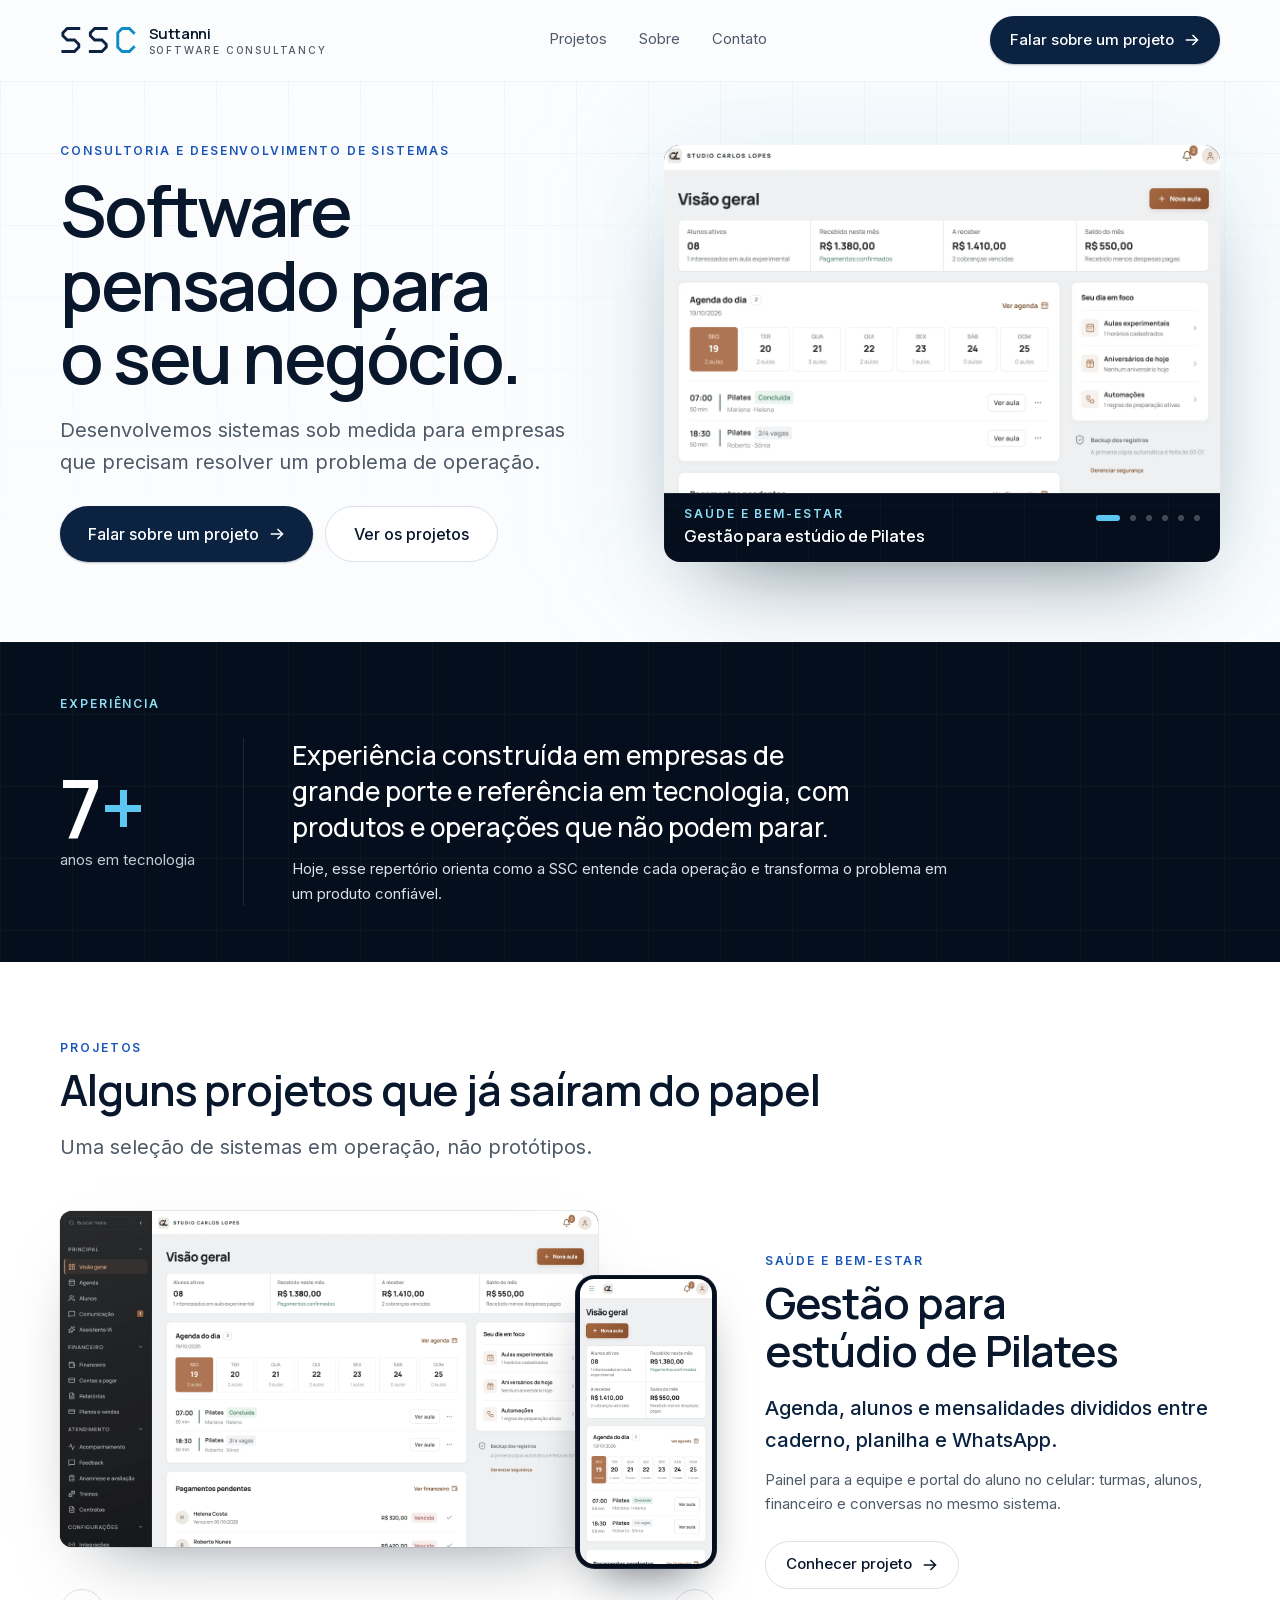
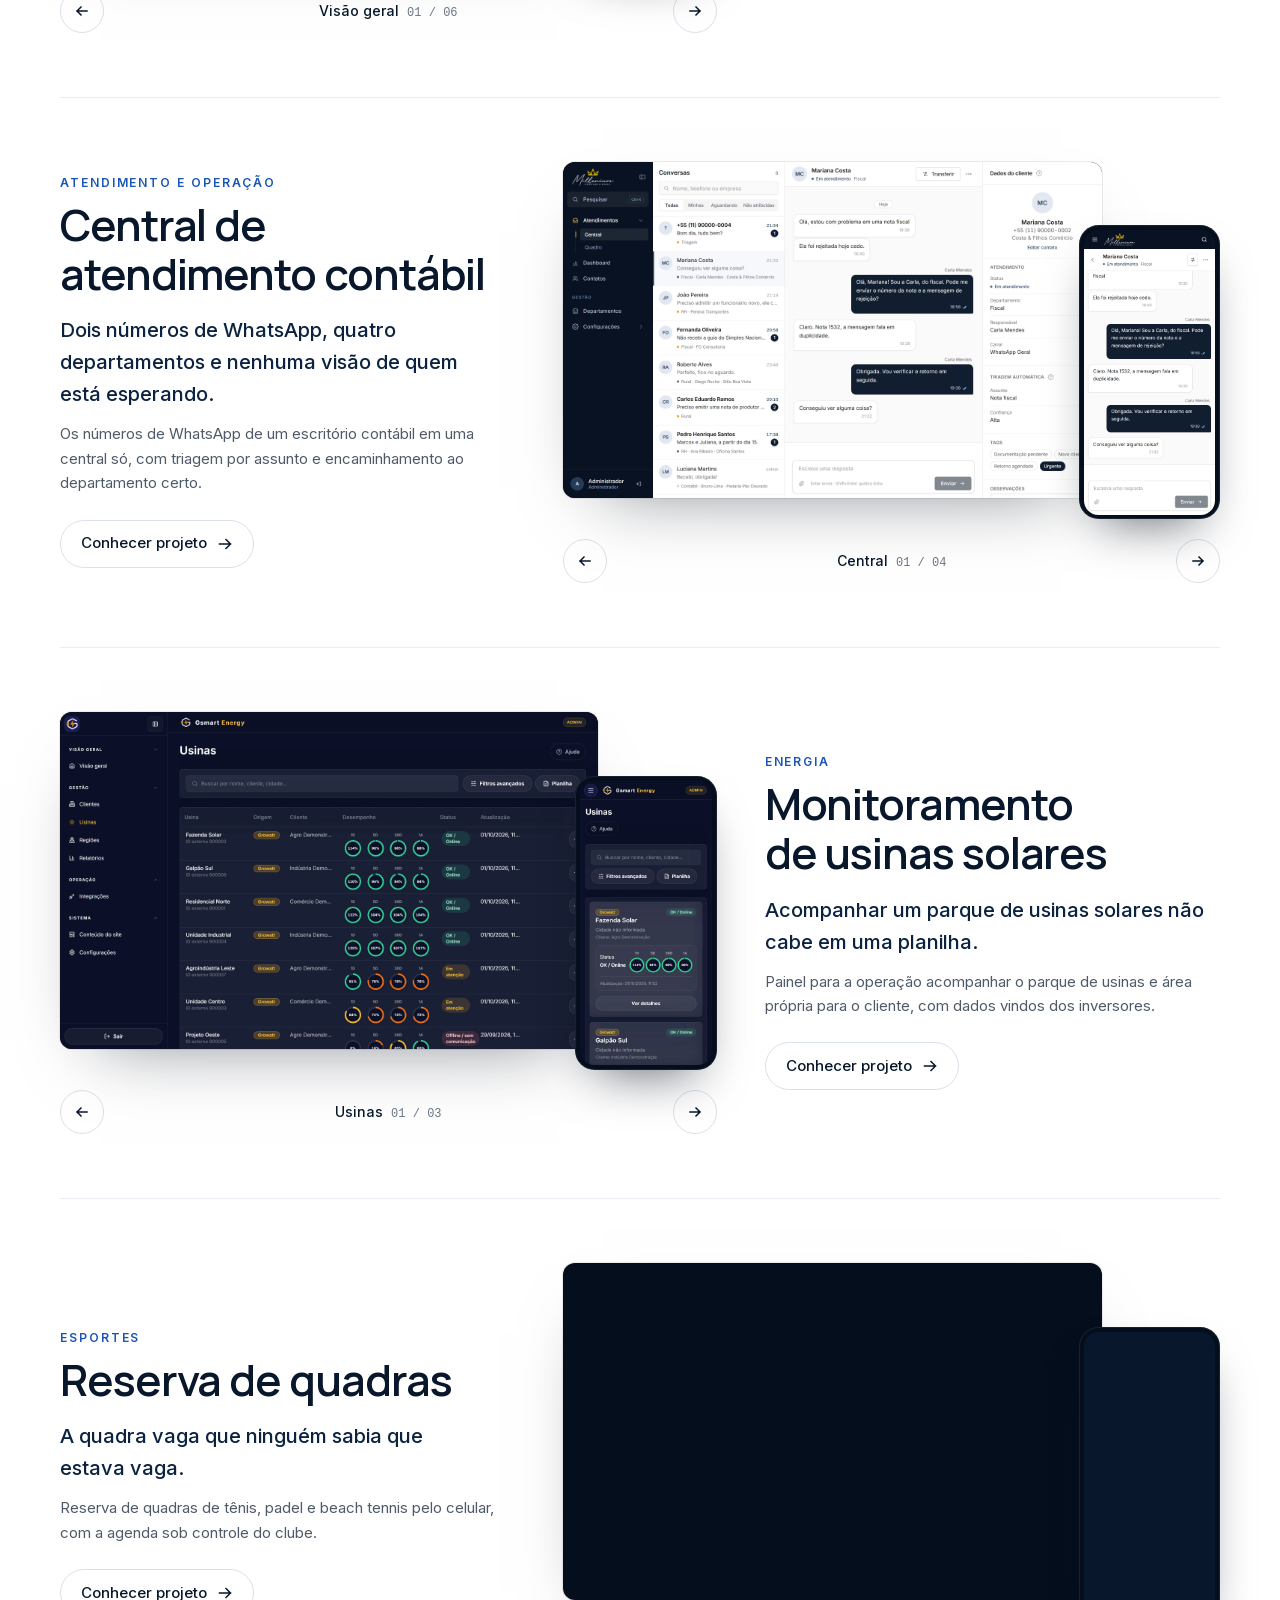
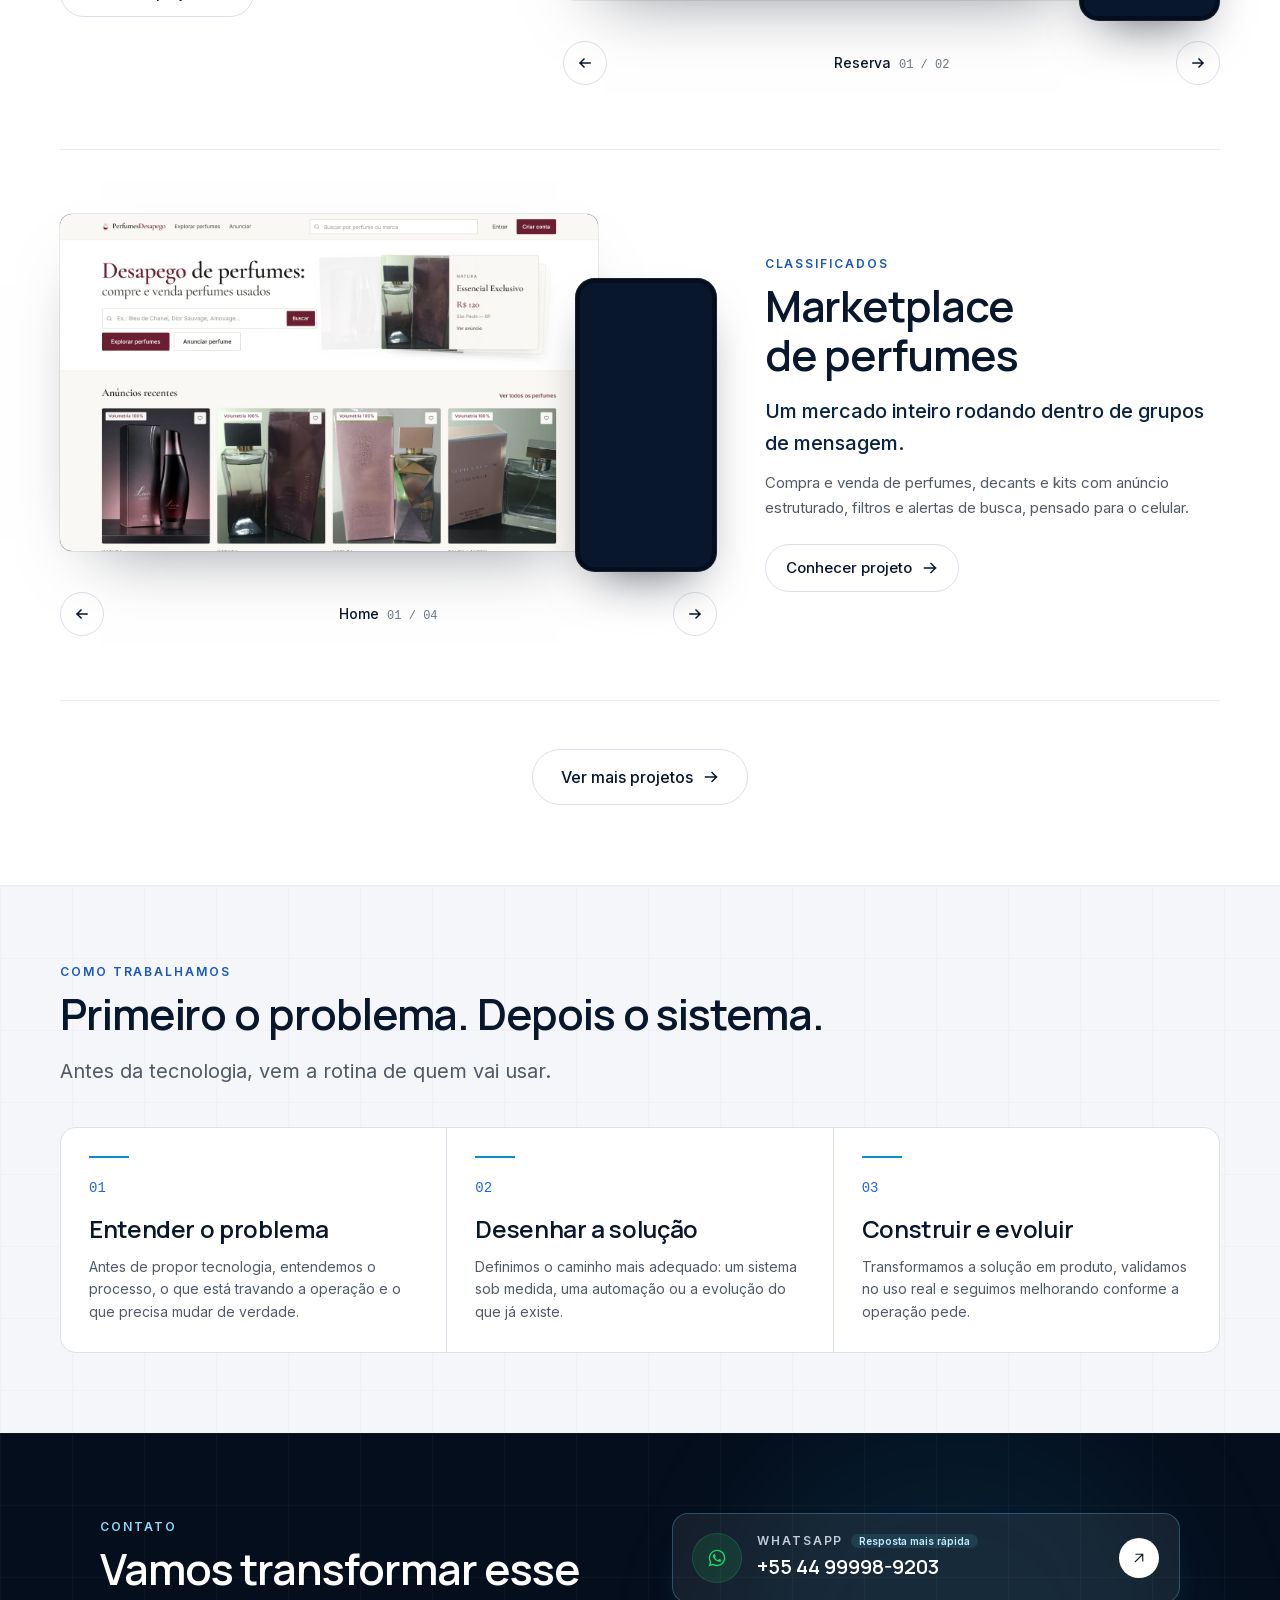
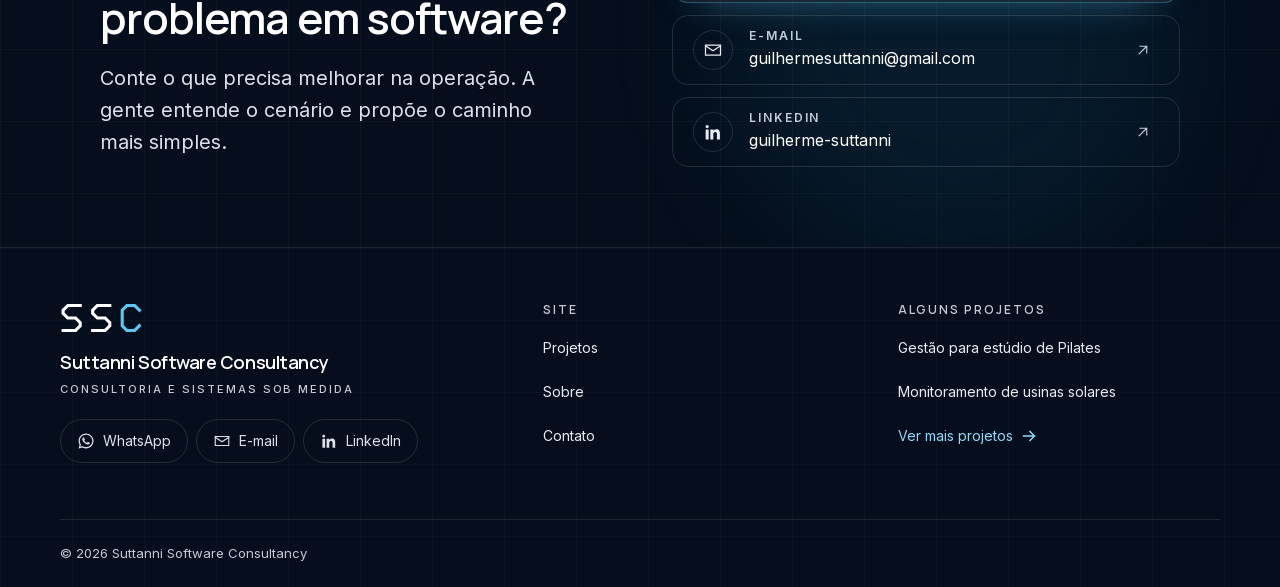
==== commit f15059ff: "Publica e683b6f" ====
--- a/index.html
+++ b/index.html
@@ -1 +1 @@
-<!DOCTYPE html><html lang="pt-BR" class="manrope_9e067a5b-module__vT7MWq__variable inter_2fe1ab3d-module__-T-KAq__variable"><head><meta charSet="utf-8"/><meta name="viewport" content="width=device-width, initial-scale=1"/><link rel="preload" href="/_next/static/media/83afe278b6a6bb3c-s.p.2bn3s6zvc0dyp.woff2" as="font" crossorigin="" type="font/woff2"/><link rel="preload" href="/_next/static/media/a343f882a40d2cc9-s.p.1sj6eobyi31rd.woff2" as="font" crossorigin="" type="font/woff2"/><link rel="preload" href="/projects/studio-carlos-lopes/desktop/visao-geral.webp" as="image"/><link rel="stylesheet" href="/_next/static/chunks/4169meg85nwk-.css" data-precedence="next"/><link rel="preload" as="script" fetchPriority="low" href="/_next/static/chunks/3s6nzrbk-8mnv.js"/><script src="/_next/static/chunks/19mx3mg6lkumu.js" async=""></script><script src="/_next/static/chunks/1k__zuwipnzw8.js" async=""></script><script src="/_next/static/chunks/344n2zhqbh4pn.js" async=""></script><script src="/_next/static/chunks/turbopack-17znwwc_v55e2.js" async=""></script><script src="/_next/static/chunks/2_4q1vv5acecj.js" async=""></script><script src="/_next/static/chunks/1bmfg79qz91r1.js" async=""></script><meta name="theme-color" content="#050e1c"/><meta name="color-scheme" content="light"/><title>Suttanni Software Consultancy | Software sob medida e consultoria</title><meta name="description" content="Desenvolvimento de sistemas sob medida, automação e consultoria tecnológica para empresas que querem transformar processos e ideias em soluções digitais."/><meta name="application-name" content="Suttanni Software Consultancy"/><meta name="author" content="Suttanni Software Consultancy"/><meta name="keywords" content="software sob medida,desenvolvimento de sistemas,consultoria em tecnologia,automação de processos,modernização de sistemas,sistemas para empresas"/><meta name="creator" content="Suttanni Software Consultancy"/><meta name="publisher" content="Suttanni Software Consultancy"/><meta name="robots" content="index, follow"/><meta name="googlebot" content="index, follow, max-image-preview:large"/><meta name="category" content="technology"/><link rel="canonical" href="https://guisuttanni.github.io/"/><meta property="og:title" content="Suttanni Software Consultancy | Software sob medida e consultoria"/><meta property="og:description" content="Desenvolvimento de sistemas sob medida, automação e consultoria tecnológica para empresas que querem transformar processos e ideias em soluções digitais."/><meta property="og:url" content="https://guisuttanni.github.io/"/><meta property="og:site_name" content="Suttanni Software Consultancy"/><meta property="og:locale" content="pt_BR"/><meta property="og:image" content="https://guisuttanni.github.io/og.png"/><meta property="og:image:width" content="1200"/><meta property="og:image:height" content="630"/><meta property="og:image:alt" content="Suttanni Software Consultancy"/><meta property="og:type" content="website"/><meta name="twitter:card" content="summary_large_image"/><meta name="twitter:title" content="Suttanni Software Consultancy"/><meta name="twitter:description" content="Desenvolvimento de sistemas sob medida, automação e consultoria tecnológica para empresas que querem transformar processos e ideias em soluções digitais."/><meta name="twitter:image" content="https://guisuttanni.github.io/og.png"/><link rel="icon" href="https://guisuttanni.github.io/icon.svg" type="image/svg+xml"/><link rel="apple-touch-icon" href="https://guisuttanni.github.io/apple-touch-icon.png" sizes="180x180" type="image/png"/><meta name="next-size-adjust" content=""/><noscript><style>.reveal { opacity: 1 !important; transform: none !important; }</style></noscript><script src="/_next/static/chunks/0cz1d0mv5g_q7.js" noModule=""></script></head><body class="min-h-dvh antialiased"><div hidden=""><!--$--><!--/$--></div><a href="#conteudo" class="sr-only rounded-full bg-navy-900 px-5 py-3 text-sm text-white focus:not-sr-only focus:fixed focus:top-4 focus:left-4 focus:z-[60]">Ir para o conteúdo</a><header class="sticky top-0 z-50 border-b transition-[border-color] duration-300 ease-[var(--ease-out-soft)] border-transparent"><div aria-hidden="true" class="absolute inset-0 -z-10 bg-mist-50/85 backdrop-blur-md transition-opacity duration-300 ease-[var(--ease-out-soft)] supports-[backdrop-filter]:bg-mist-50/75 opacity-0"></div><div class="mx-auto w-full max-w-[1240px] px-5 sm:px-8 lg:px-10 "><div class="flex h-16 items-center justify-between gap-4 transition-[height] duration-300 ease-[var(--ease-out-soft)] lg:h-20"><a class="-m-2 rounded-lg p-2" aria-label="Suttanni Software Consultancy, página inicial" href="/"><span class="flex items-center gap-3 "><svg viewBox="0 0 106 36" fill="none" aria-hidden="true" focusable="false" class="h-6 w-auto shrink-0 sm:h-[26px]" shape-rendering="geometricPrecision"><g stroke-width="4" stroke-linecap="square" stroke-linejoin="miter"><path d="M24 2 H8 L2 8 V12 L8 18 H18 L24 24 V28 L18 34 H2" stroke="#0b2340" transform="translate(2 0)"></path><path d="M24 2 H8 L2 8 V12 L8 18 H18 L24 24 V28 L18 34 H2" stroke="#0b2340" transform="translate(40 0)"></path><path d="M24 8 L18 2 H8 L2 8 V28 L8 34 H18 L24 28" stroke="#0e8ec4" transform="translate(78 0)"></path></g></svg><span class="hidden min-w-0 flex-col leading-none lg:flex"><span class="font-display text-[0.9375rem] font-semibold tracking-tight text-navy-900">Suttanni</span><span class="mt-1 text-[0.625rem] font-medium uppercase tracking-[0.18em] text-graphite-500">Software Consultancy</span></span></span></a><nav aria-label="Principal" class="hidden items-center gap-1 md:flex"><a class="group inline-flex min-h-10 items-center rounded-full px-3.5 text-[0.9375rem] transition-colors duration-200 hover:text-navy-900 text-graphite-500" href="/projetos/"><span class="link-line pb-0.5">Projetos</span></a><a class="group inline-flex min-h-10 items-center rounded-full px-3.5 text-[0.9375rem] transition-colors duration-200 hover:text-navy-900 text-graphite-500" href="/sobre/"><span class="link-line pb-0.5">Sobre</span></a><a class="group inline-flex min-h-10 items-center rounded-full px-3.5 text-[0.9375rem] transition-colors duration-200 hover:text-navy-900 text-graphite-500" href="/contato/"><span class="link-line pb-0.5">Contato</span></a></nav><div class="flex items-center gap-2"><div class="hidden md:block"><a class="group/btn inline-flex items-center justify-center gap-2.5 rounded-full font-medium transition-[background-color,color,border-color,transform,translate,scale,box-shadow] duration-200 ease-[var(--ease-out-soft)] hover:-translate-y-px active:translate-y-0 whitespace-nowrap bg-navy-800 text-white shadow-[0_1px_2px_rgba(8,23,43,0.28)] hover:bg-navy-700 hover:shadow-[0_12px_28px_-12px_rgba(8,23,43,0.7)] min-h-12 px-5 text-[0.9375rem] " href="/contato/">Falar sobre um projeto<svg viewBox="0 0 16 16" fill="none" aria-hidden="true" class="h-4 w-4 transition-transform duration-200 ease-[var(--ease-out-soft)] group-hover/btn:translate-x-1 "><path d="M2.5 8h11m0 0L9 3.5M13.5 8 9 12.5" stroke="currentColor" stroke-width="1.5" stroke-linecap="square"></path></svg></a></div><button type="button" aria-expanded="false" aria-controls="menu-mobile" aria-label="Abrir menu" class="relative -mr-2 flex h-12 w-12 items-center justify-center rounded-full text-navy-900 transition-colors hover:bg-mist-200/70 md:hidden"><span class="sr-only">Abrir menu</span><span aria-hidden="true" class="flex h-4 w-5 flex-col justify-between"><span class="block h-px w-full origin-center bg-current transition-transform duration-300 ease-[var(--ease-out-soft)] "></span><span class="block h-px w-full bg-current transition-opacity duration-200 opacity-100"></span><span class="block h-px w-full origin-center bg-current transition-transform duration-300 ease-[var(--ease-out-soft)] "></span></span></button></div></div></div><div id="menu-mobile" inert="" aria-hidden="true" class="fixed inset-x-0 top-16 bottom-0 z-40 overflow-y-auto border-t border-mist-200 bg-mist-50 transition-[opacity,visibility,transform,translate,scale] duration-300 ease-[var(--ease-out-soft)] md:hidden invisible -translate-y-2 opacity-0"><div class="mx-auto w-full max-w-[1240px] px-5 sm:px-8 lg:px-10 flex min-h-full flex-col pt-6 pb-10"><nav aria-label="Menu" class="flex flex-col"><a class="group flex items-center justify-between border-b border-mist-200 py-5 text-h3 font-display font-semibold text-navy-900 transition-[opacity,transform,translate,scale] duration-500 ease-[var(--ease-out-soft)] translate-y-2 opacity-0" style="transition-delay:0ms" href="/projetos/">Projetos<svg viewBox="0 0 16 16" fill="none" aria-hidden="true" class="h-4 w-4 transition-transform duration-200 ease-[var(--ease-out-soft)] group-hover/btn:translate-x-1 text-graphite-400 transition-transform duration-200 group-hover:translate-x-1"><path d="M2.5 8h11m0 0L9 3.5M13.5 8 9 12.5" stroke="currentColor" stroke-width="1.5" stroke-linecap="square"></path></svg></a><a class="group flex items-center justify-between border-b border-mist-200 py-5 text-h3 font-display font-semibold text-navy-900 transition-[opacity,transform,translate,scale] duration-500 ease-[var(--ease-out-soft)] translate-y-2 opacity-0" style="transition-delay:0ms" href="/sobre/">Sobre<svg viewBox="0 0 16 16" fill="none" aria-hidden="true" class="h-4 w-4 transition-transform duration-200 ease-[var(--ease-out-soft)] group-hover/btn:translate-x-1 text-graphite-400 transition-transform duration-200 group-hover:translate-x-1"><path d="M2.5 8h11m0 0L9 3.5M13.5 8 9 12.5" stroke="currentColor" stroke-width="1.5" stroke-linecap="square"></path></svg></a><a class="group flex items-center justify-between border-b border-mist-200 py-5 text-h3 font-display font-semibold text-navy-900 transition-[opacity,transform,translate,scale] duration-500 ease-[var(--ease-out-soft)] translate-y-2 opacity-0" style="transition-delay:0ms" href="/contato/">Contato<svg viewBox="0 0 16 16" fill="none" aria-hidden="true" class="h-4 w-4 transition-transform duration-200 ease-[var(--ease-out-soft)] group-hover/btn:translate-x-1 text-graphite-400 transition-transform duration-200 group-hover:translate-x-1"><path d="M2.5 8h11m0 0L9 3.5M13.5 8 9 12.5" stroke="currentColor" stroke-width="1.5" stroke-linecap="square"></path></svg></a></nav><div class="mt-8 flex flex-col gap-3"><a class="group/btn inline-flex items-center justify-center gap-2.5 rounded-full font-medium transition-[background-color,color,border-color,transform,translate,scale,box-shadow] duration-200 ease-[var(--ease-out-soft)] hover:-translate-y-px active:translate-y-0 whitespace-nowrap bg-navy-800 text-white shadow-[0_1px_2px_rgba(8,23,43,0.28)] hover:bg-navy-700 hover:shadow-[0_12px_28px_-12px_rgba(8,23,43,0.7)] min-h-13 px-6 text-base sm:min-h-14 sm:px-7 w-full" href="/contato/">Falar sobre um projeto<svg viewBox="0 0 16 16" fill="none" aria-hidden="true" class="h-4 w-4 transition-transform duration-200 ease-[var(--ease-out-soft)] group-hover/btn:translate-x-1 "><path d="M2.5 8h11m0 0L9 3.5M13.5 8 9 12.5" stroke="currentColor" stroke-width="1.5" stroke-linecap="square"></path></svg></a><a href="https://wa.me/5544999989203?text=Ol%C3%A1!%20Conheci%20a%20Suttanni%20Software%20Consultancy%20pelo%20site%20e%20gostaria%20de%20conversar%20sobre%20um%20projeto." class="group/btn inline-flex items-center justify-center gap-2.5 rounded-full font-medium transition-[background-color,color,border-color,transform,translate,scale,box-shadow] duration-200 ease-[var(--ease-out-soft)] hover:-translate-y-px active:translate-y-0 whitespace-nowrap border border-mist-300 bg-white text-navy-900 hover:border-navy-800 hover:shadow-[0_10px_24px_-16px_rgba(8,23,43,0.45)] min-h-13 px-6 text-base sm:min-h-14 sm:px-7 w-full" target="_blank" rel="noopener noreferrer"><svg viewBox="0 0 24 24" fill="currentColor" aria-hidden="true" class="h-5 w-5 text-[#25D366]"><path d="M12.04 2C6.58 2 2.13 6.45 2.13 11.91c0 1.75.46 3.45 1.32 4.95L2 22l5.25-1.38a9.87 9.87 0 0 0 4.79 1.22h.01c5.46 0 9.91-4.45 9.91-9.91 0-2.65-1.03-5.14-2.9-7.01A9.82 9.82 0 0 0 12.04 2Zm0 18.15h-.01a8.2 8.2 0 0 1-4.19-1.15l-.3-.18-3.12.82.83-3.04-.2-.31a8.2 8.2 0 0 1-1.26-4.38c0-4.54 3.7-8.24 8.25-8.24 2.2 0 4.27.86 5.83 2.42a8.19 8.19 0 0 1 2.41 5.83c0 4.54-3.7 8.23-8.24 8.23Zm4.52-6.17c-.25-.12-1.47-.72-1.69-.81-.23-.08-.39-.12-.56.13-.16.24-.64.8-.78.97-.15.16-.29.18-.53.06-.25-.13-1.05-.39-1.99-1.23-.74-.66-1.23-1.47-1.38-1.72-.14-.25-.01-.38.11-.5.11-.11.25-.29.37-.43.12-.15.16-.25.25-.41.08-.17.04-.31-.02-.43-.06-.12-.56-1.34-.76-1.84-.2-.48-.4-.42-.56-.43h-.47c-.17 0-.43.06-.66.31-.22.25-.87.85-.87 2.07 0 1.22.89 2.4 1.02 2.56.12.17 1.75 2.67 4.24 3.74.59.26 1.05.41 1.41.52.59.19 1.13.16 1.56.1.47-.07 1.47-.6 1.67-1.18.21-.58.21-1.07.15-1.18-.06-.11-.23-.17-.48-.29Z"></path></svg>WhatsApp</a></div><div class="mt-auto pt-10"><p class="text-eyebrow font-semibold uppercase text-graphite-400">Contato direto</p><a href="mailto:guilhermesuttanni@gmail.com" class="mt-3 block [overflow-wrap:anywhere] text-[0.9375rem] text-graphite-700 underline-offset-4 hover:underline">guilhermesuttanni@gmail.com</a><a href="https://wa.me/5544999989203?text=Ol%C3%A1!%20Conheci%20a%20Suttanni%20Software%20Consultancy%20pelo%20site%20e%20gostaria%20de%20conversar%20sobre%20um%20projeto." target="_blank" rel="noopener noreferrer" class="mt-1 block text-[0.9375rem] text-graphite-700 underline-offset-4 hover:underline">+55 44 99998-9203</a></div></div></div></header><main id="conteudo"><section class="relative overflow-hidden pt-6 pb-10 sm:pt-12 sm:pb-16 lg:pt-16 lg:pb-20"><div aria-hidden="true" class="ssc-grid-light grid-drift absolute inset-0 [mask-image:linear-gradient(to_bottom,black,transparent_85%)] opacity-60"></div><div class="mx-auto w-full max-w-[1240px] px-5 sm:px-8 lg:px-10 relative"><div class="grid items-center gap-8 sm:gap-10 lg:grid-cols-12 lg:gap-12"><div class="lg:col-span-6"><div class="reveal  "><span class="block text-eyebrow font-semibold uppercase [text-wrap:balance] text-accent-700 ">Consultoria e desenvolvimento de sistemas</span></div><div class="reveal  " style="--reveal-delay:60ms"><h1 class="mt-3 text-display font-semibold text-navy-900 sm:mt-4">Software pensado para o seu negócio.</h1></div><div class="reveal  " style="--reveal-delay:120ms"><p class="mt-4 max-w-lg text-lead text-graphite-500 sm:mt-5">Desenvolvemos sistemas sob medida para empresas que precisam resolver um problema de operação.</p></div><div class="reveal  " style="--reveal-delay:180ms"><div class="mt-6 flex flex-col gap-3 sm:mt-7 sm:flex-row sm:items-center"><a class="group/btn inline-flex items-center justify-center gap-2.5 rounded-full font-medium transition-[background-color,color,border-color,transform,translate,scale,box-shadow] duration-200 ease-[var(--ease-out-soft)] hover:-translate-y-px active:translate-y-0 whitespace-nowrap bg-navy-800 text-white shadow-[0_1px_2px_rgba(8,23,43,0.28)] hover:bg-navy-700 hover:shadow-[0_12px_28px_-12px_rgba(8,23,43,0.7)] min-h-13 px-6 text-base sm:min-h-14 sm:px-7 w-full sm:w-auto" href="/contato/">Falar sobre um projeto<svg viewBox="0 0 16 16" fill="none" aria-hidden="true" class="h-4 w-4 transition-transform duration-200 ease-[var(--ease-out-soft)] group-hover/btn:translate-x-1 "><path d="M2.5 8h11m0 0L9 3.5M13.5 8 9 12.5" stroke="currentColor" stroke-width="1.5" stroke-linecap="square"></path></svg></a><a class="group/btn inline-flex items-center justify-center gap-2.5 rounded-full font-medium transition-[background-color,color,border-color,transform,translate,scale,box-shadow] duration-200 ease-[var(--ease-out-soft)] hover:-translate-y-px active:translate-y-0 whitespace-nowrap border border-mist-300 bg-white text-navy-900 hover:border-navy-800 hover:shadow-[0_10px_24px_-16px_rgba(8,23,43,0.45)] min-h-13 px-6 text-base sm:min-h-14 sm:px-7 w-full sm:w-auto" href="/projetos/">Ver os projetos</a></div></div></div><div class="reveal reveal-soft relative lg:col-span-6" style="--reveal-delay:200ms"><div aria-hidden="true" class="absolute -inset-6 -z-10 hidden rounded-[2.5rem] bg-signal-400/10 blur-3xl sm:block"></div><div role="group" aria-roledescription="carrossel" aria-label="Alguns projetos entregues" class="relative overflow-hidden rounded-2xl bg-navy-950 ring-1 ring-white/10 w-full shadow-[0_40px_90px_-50px_rgba(5,14,28,0.65)]"><div aria-hidden="true" class="ssc-grid absolute inset-0 opacity-40"></div><div class="relative aspect-4/3 overflow-hidden sm:aspect-16/10"><div aria-hidden="false" class="absolute inset-0 origin-center scale-[1.025] opacity-100" style="transition:opacity 900ms var(--ease-out-soft), scale 4700ms linear"><div class="relative h-full w-full"><img alt="Visão geral do painel do estúdio, com alunos ativos, valores recebidos e a receber, agenda da semana com as aulas do dia e pagamentos pendentes" width="912" height="570" decoding="async" style="color:transparent;--scale:1.2;--origin:100% 0%" src="/projects/studio-carlos-lopes/desktop/visao-geral.webp" class="dev-desktop "/><img alt="Painel do estúdio aberto no celular, com os indicadores do mês e a agenda do dia" loading="lazy" width="240" height="519" decoding="async" style="color:transparent" src="/projects/studio-carlos-lopes/mobile/painel-mobile.webp" class="dev-phone"/></div></div><div aria-hidden="true" class="absolute inset-0 origin-center scale-100 opacity-0" style="transition:opacity 900ms var(--ease-out-soft), scale 900ms linear"><div class="relative h-full w-full"><img alt="" loading="lazy" width="851" height="532" decoding="async" style="color:transparent;--scale:1.12;--origin:50% 0%" src="/projects/perfumes-desapego/desktop/home.webp" class="dev-desktop "/><img alt="" loading="lazy" width="240" height="519" decoding="async" style="color:transparent" src="/projects/perfumes-desapego/mobile/catalogo-mobile.webp" class="dev-phone"/></div></div><div aria-hidden="true" class="absolute inset-0 origin-center scale-100 opacity-0" style="transition:opacity 900ms var(--ease-out-soft), scale 900ms linear"></div><div aria-hidden="true" class="absolute inset-0 origin-center scale-100 opacity-0" style="transition:opacity 900ms var(--ease-out-soft), scale 900ms linear"></div><div aria-hidden="true" class="absolute inset-0 origin-center scale-100 opacity-0" style="transition:opacity 900ms var(--ease-out-soft), scale 900ms linear"></div><div aria-hidden="true" class="absolute inset-0 origin-center scale-100 opacity-0" style="transition:opacity 900ms var(--ease-out-soft), scale 900ms linear"></div></div><div class="relative border-t border-white/10 px-4 py-3 sm:px-5 sm:py-3.5"><p data-showcase-caption="true" class="fade-in text-[0.6875rem] font-semibold uppercase tracking-[0.12em] text-signal-300 sm:text-eyebrow sm:tracking-[0.16em]">Saúde e bem-estar</p><div class="mt-1 flex items-center justify-between gap-4"><p class="fade-in min-w-0 truncate font-display text-[0.9375rem] font-semibold text-white sm:text-base">Gestão para estúdio de Pilates</p><ul class="flex shrink-0 items-center"><li><button type="button" aria-label="Ver Gestão para estúdio de Pilates" aria-current="true" class="group/dot flex h-8 items-center px-[5px]"><span class="block h-1.5 rounded-full transition-all duration-500 w-6 bg-signal-400"></span></button></li><li><button type="button" aria-label="Ver Marketplace de perfumes" aria-current="false" class="group/dot flex h-8 items-center px-[5px]"><span class="block h-1.5 rounded-full transition-all duration-500 w-1.5 bg-white/25 group-hover/dot:bg-white/50"></span></button></li><li><button type="button" aria-label="Ver Central de atendimento contábil" aria-current="false" class="group/dot flex h-8 items-center px-[5px]"><span class="block h-1.5 rounded-full transition-all duration-500 w-1.5 bg-white/25 group-hover/dot:bg-white/50"></span></button></li><li><button type="button" aria-label="Ver Monitoramento de usinas solares" aria-current="false" class="group/dot flex h-8 items-center px-[5px]"><span class="block h-1.5 rounded-full transition-all duration-500 w-1.5 bg-white/25 group-hover/dot:bg-white/50"></span></button></li><li><button type="button" aria-label="Ver Conteúdo para o agronegócio" aria-current="false" class="group/dot flex h-8 items-center px-[5px]"><span class="block h-1.5 rounded-full transition-all duration-500 w-1.5 bg-white/25 group-hover/dot:bg-white/50"></span></button></li><li><button type="button" aria-label="Ver Reserva de quadras" aria-current="false" class="group/dot flex h-8 items-center px-[5px]"><span class="block h-1.5 rounded-full transition-all duration-500 w-1.5 bg-white/25 group-hover/dot:bg-white/50"></span></button></li></ul></div></div></div></div></div></div></section><section class="section-tight relative overflow-hidden bg-navy-950 text-white"><div aria-hidden="true" class="ssc-grid grid-drift absolute inset-0 opacity-50"></div><div class="mx-auto w-full max-w-[1240px] px-5 sm:px-8 lg:px-10 relative"><div class="reveal  "><span class="block text-eyebrow font-semibold uppercase [text-wrap:balance] text-signal-300 ">Experiência</span></div><div class="mt-6 grid gap-6 sm:mt-7 lg:grid-cols-[auto_1fr] lg:items-center lg:gap-0"><div class="reveal  lg:pr-12" style="--reveal-delay:60ms"><p class="flex items-end gap-4 lg:flex-col lg:items-start lg:gap-2"><span class="font-display text-[clamp(3.25rem,7vw,5rem)] font-semibold leading-[0.85] tracking-tight text-white">7<span class="text-signal-400">+</span></span><span class="pb-1 text-[0.9375rem] leading-snug text-mist-400 lg:pb-0">anos em tecnologia</span></p></div><div class="reveal  border-t border-white/10 pt-6 lg:border-t-0 lg:border-l lg:pt-0 lg:pl-12" style="--reveal-delay:120ms"><p class="max-w-3xl font-display text-[clamp(1.25rem,1.05rem+0.8vw,1.625rem)] leading-snug font-medium text-white [text-wrap:balance]">Experiência construída em empresas de grande porte e referência em tecnologia, com produtos e operações que não podem parar.</p><p class="mt-3 max-w-2xl text-[0.9375rem] leading-relaxed text-mist-300">Hoje, esse repertório orienta como a SSC entende cada operação e transforma o problema em um produto confiável.</p></div></div></div></section><section id="projetos" class="section scroll-mt-24 bg-white"><div class="mx-auto w-full max-w-[1240px] px-5 sm:px-8 lg:px-10 "><div class="flex flex-col gap-6 lg:flex-row lg:items-end lg:justify-between"><div class="reveal  flex min-w-0 flex-col items-start "><span class="block text-eyebrow font-semibold uppercase [text-wrap:balance] text-accent-700 ">Projetos</span><h2 class="mt-3 text-h2 font-semibold text-navy-900">Alguns projetos que já saíram do papel</h2><p class="mt-4 max-w-2xl text-lead text-graphite-500">Uma seleção de sistemas em operação, não protótipos.</p></div><div class="reveal  shrink-0" style="--reveal-delay:100ms"><a class="group/btn inline-flex items-center justify-center gap-2.5 rounded-full font-medium transition-[background-color,color,border-color,transform,translate,scale,box-shadow] duration-200 ease-[var(--ease-out-soft)] hover:-translate-y-px active:translate-y-0 whitespace-nowrap border border-mist-300 bg-white text-navy-900 hover:border-navy-800 hover:shadow-[0_10px_24px_-16px_rgba(8,23,43,0.45)] min-h-12 px-5 text-[0.9375rem] " href="/projetos/">Ver mais projetos<svg viewBox="0 0 16 16" fill="none" aria-hidden="true" class="h-4 w-4 transition-transform duration-200 ease-[var(--ease-out-soft)] group-hover/btn:translate-x-1 "><path d="M2.5 8h11m0 0L9 3.5M13.5 8 9 12.5" stroke="currentColor" stroke-width="1.5" stroke-linecap="square"></path></svg></a></div></div><div class="mt-10 flex flex-col gap-14 sm:mt-12 lg:gap-16"><article class="group grid items-center gap-7 lg:grid-cols-12 lg:gap-12"><div class="reveal reveal-soft lg:col-span-7 "><div class="device-stage  "><div class="device-screen"><img src="/projects/studio-carlos-lopes/desktop/visao-geral.webp" alt="Visão geral do painel do estúdio, com alunos ativos, valores recebidos e a receber, agenda da semana com as aulas do dia e pagamentos pendentes" aria-hidden="false" width="2880" height="1800" loading="eager" decoding="async" class="device-layer is-active"/></div><div class="device-phone"><div class="device-phone-screen"><img src="/projects/studio-carlos-lopes/mobile/painel-mobile.webp" alt="Painel do estúdio aberto no celular, com os indicadores do mês e a agenda do dia" aria-hidden="false" width="780" height="1688" loading="lazy" decoding="async" class="device-layer device-layer--phone is-active"/></div></div></div></div><div class="reveal  lg:col-span-5 " style="--reveal-delay:80ms"><p class="text-eyebrow font-semibold uppercase text-accent-700">Saúde e bem-estar</p><h3 class="mt-3 text-h2 font-semibold text-navy-900">Gestão para estúdio de Pilates</h3><p class="mt-4 text-lead font-medium text-navy-800">Agenda, alunos e mensalidades divididos entre caderno, planilha e WhatsApp.</p><p class="mt-3 text-[0.9375rem] leading-relaxed text-graphite-500">Painel para a equipe e portal do aluno no celular: turmas, alunos, financeiro e conversas no mesmo sistema.</p><a class="group/btn inline-flex items-center justify-center gap-2.5 rounded-full font-medium transition-[background-color,color,border-color,transform,translate,scale,box-shadow] duration-200 ease-[var(--ease-out-soft)] hover:-translate-y-px active:translate-y-0 whitespace-nowrap bg-navy-800 text-white shadow-[0_1px_2px_rgba(8,23,43,0.28)] hover:bg-navy-700 hover:shadow-[0_12px_28px_-12px_rgba(8,23,43,0.7)] min-h-12 px-5 text-[0.9375rem] mt-7" href="/projetos/studio-carlos-lopes/">Conhecer projeto<svg viewBox="0 0 16 16" fill="none" aria-hidden="true" class="h-4 w-4 transition-transform duration-200 ease-[var(--ease-out-soft)] group-hover/btn:translate-x-1 "><path d="M2.5 8h11m0 0L9 3.5M13.5 8 9 12.5" stroke="currentColor" stroke-width="1.5" stroke-linecap="square"></path></svg></a></div></article><article class="group grid items-center gap-7 lg:grid-cols-12 lg:gap-12"><div class="reveal reveal-soft lg:col-span-7 lg:order-2 lg:col-start-6"><div class="device-stage  "><div class="device-screen"><img src="/projects/g-smart/desktop/usinas.webp" alt="Lista de usinas, cada linha com origem da integração, cliente, indicadores de desempenho de 1 dia, 5 dias, 30 dias e 1 ano, situação e horário da última atualização" aria-hidden="false" width="2880" height="1800" loading="lazy" decoding="async" class="device-layer is-active"/></div><div class="device-phone"><div class="device-phone-screen"><img src="/projects/g-smart/mobile/usinas-mobile.webp" alt="Cards das usinas no celular, cada um mostrando situação e indicadores de desempenho" aria-hidden="false" width="780" height="1688" loading="lazy" decoding="async" class="device-layer device-layer--phone is-active"/></div></div></div></div><div class="reveal  lg:col-span-5 lg:order-1 lg:col-start-1 lg:row-start-1" style="--reveal-delay:80ms"><p class="text-eyebrow font-semibold uppercase text-accent-700">Energia</p><h3 class="mt-3 text-h2 font-semibold text-navy-900">Monitoramento de usinas solares</h3><p class="mt-4 text-lead font-medium text-navy-800">Acompanhar um parque de usinas solares não cabe em uma planilha.</p><p class="mt-3 text-[0.9375rem] leading-relaxed text-graphite-500">Painel para a operação acompanhar o parque de usinas e área própria para o cliente, com dados vindos dos inversores.</p><a class="group/btn inline-flex items-center justify-center gap-2.5 rounded-full font-medium transition-[background-color,color,border-color,transform,translate,scale,box-shadow] duration-200 ease-[var(--ease-out-soft)] hover:-translate-y-px active:translate-y-0 whitespace-nowrap bg-navy-800 text-white shadow-[0_1px_2px_rgba(8,23,43,0.28)] hover:bg-navy-700 hover:shadow-[0_12px_28px_-12px_rgba(8,23,43,0.7)] min-h-12 px-5 text-[0.9375rem] mt-7" href="/projetos/g-smart/">Conhecer projeto<svg viewBox="0 0 16 16" fill="none" aria-hidden="true" class="h-4 w-4 transition-transform duration-200 ease-[var(--ease-out-soft)] group-hover/btn:translate-x-1 "><path d="M2.5 8h11m0 0L9 3.5M13.5 8 9 12.5" stroke="currentColor" stroke-width="1.5" stroke-linecap="square"></path></svg></a></div></article></div><ul class="mt-12 grid gap-5 sm:grid-cols-2 lg:mt-16 lg:grid-cols-3"><li class="reveal  h-full"><article class="group relative flex h-full flex-col overflow-hidden rounded-2xl border border-mist-200 bg-white transition-[border-color,box-shadow,transform,translate,scale] duration-500 ease-[var(--ease-out-soft)] hover:-translate-y-1 hover:border-mist-300 hover:shadow-[0_28px_60px_-38px_rgba(8,23,43,0.6)] focus-within:border-navy-800"><div class="relative aspect-4/3 overflow-hidden bg-navy-950 sm:aspect-16/10"><div aria-hidden="true" class="ssc-grid absolute inset-0 opacity-70"></div><div class="relative h-full w-full transition-transform duration-700 ease-[var(--ease-out-soft)] group-hover:scale-[1.035]"><div class="relative h-full w-full"><img alt="Central de atendimentos com a lista de conversas, uma conversa aberta sobre nota fiscal e o painel do cliente com departamento, responsável, triagem automática e tags" loading="lazy" width="560" height="350" decoding="async" style="color:transparent" src="/projects/millenium-atendimento/desktop/central.webp" class="dev-desktop "/><img alt="Conversa aberta no celular entre uma cliente e a atendente do departamento fiscal" loading="lazy" width="240" height="519" decoding="async" style="color:transparent" src="/projects/millenium-atendimento/mobile/conversa-mobile.webp" class="dev-phone"/></div></div></div><div class="flex flex-1 flex-col p-5 sm:p-7"><p class="text-eyebrow font-semibold uppercase text-accent-700">Atendimento e operação</p><h3 class="mt-3 text-h3 font-semibold text-navy-900 sm:mt-4"><a class="before:absolute before:inset-0" href="/projetos/millenium-atendimento/"><span class="sr-only">Conhecer o projeto </span>Central de atendimento contábil</a></h3><p class="mt-3 text-[0.9375rem] leading-relaxed text-graphite-500">Os números de WhatsApp de um escritório contábil em uma central só, com triagem por assunto e encaminhamento ao departamento certo.</p><ul class="mt-6 flex flex-wrap gap-2"><li class="rounded-full bg-mist-100 px-3 py-1.5 text-[0.8125rem] text-graphite-500">Plataforma web</li><li class="rounded-full bg-mist-100 px-3 py-1.5 text-[0.8125rem] text-graphite-500">WhatsApp</li><li class="rounded-full bg-mist-100 px-3 py-1.5 text-[0.8125rem] text-graphite-500">IA</li></ul><span class="mt-auto flex items-center gap-2 pt-7 text-[0.9375rem] font-medium text-navy-900">Conhecer projeto<svg viewBox="0 0 16 16" fill="none" aria-hidden="true" class="h-4 w-4 transition-transform duration-200 ease-[var(--ease-out-soft)] group-hover/btn:translate-x-1 transition-transform duration-300 group-hover:translate-x-1"><path d="M2.5 8h11m0 0L9 3.5M13.5 8 9 12.5" stroke="currentColor" stroke-width="1.5" stroke-linecap="square"></path></svg></span></div></article></li><li class="reveal  h-full" style="--reveal-delay:80ms"><article class="group relative flex h-full flex-col overflow-hidden rounded-2xl border border-mist-200 bg-white transition-[border-color,box-shadow,transform,translate,scale] duration-500 ease-[var(--ease-out-soft)] hover:-translate-y-1 hover:border-mist-300 hover:shadow-[0_28px_60px_-38px_rgba(8,23,43,0.6)] focus-within:border-navy-800"><div class="relative aspect-4/3 overflow-hidden bg-navy-950 sm:aspect-16/10"><div aria-hidden="true" class="ssc-grid absolute inset-0 opacity-70"></div><div class="relative h-full w-full transition-transform duration-700 ease-[var(--ease-out-soft)] group-hover:scale-[1.035]"><div class="relative h-full w-full"><img alt="Tela de uma quadra de tênis, com calendário do mês e lista de horários livres com botão de reservar" loading="lazy" width="560" height="350" decoding="async" style="color:transparent" src="/projects/ace-reserve/desktop/agenda-quadra.webp" class="dev-desktop "/><img alt="Horários livres do dia no celular, cada um com botão de reservar" loading="lazy" width="240" height="519" decoding="async" style="color:transparent" src="/projects/ace-reserve/mobile/reserva-mobile.webp" class="dev-phone"/></div></div></div><div class="flex flex-1 flex-col p-5 sm:p-7"><p class="text-eyebrow font-semibold uppercase text-accent-700">Esportes</p><h3 class="mt-3 text-h3 font-semibold text-navy-900 sm:mt-4"><a class="before:absolute before:inset-0" href="/projetos/ace-reserve/"><span class="sr-only">Conhecer o projeto </span>Reserva de quadras</a></h3><p class="mt-3 text-[0.9375rem] leading-relaxed text-graphite-500">Reserva de quadras de tênis, padel e beach tennis pelo celular, com a agenda sob controle do clube.</p><ul class="mt-6 flex flex-wrap gap-2"><li class="rounded-full bg-mist-100 px-3 py-1.5 text-[0.8125rem] text-graphite-500">PWA</li><li class="rounded-full bg-mist-100 px-3 py-1.5 text-[0.8125rem] text-graphite-500">Plataforma web</li><li class="rounded-full bg-mist-100 px-3 py-1.5 text-[0.8125rem] text-graphite-500">Notificações</li></ul><span class="mt-auto flex items-center gap-2 pt-7 text-[0.9375rem] font-medium text-navy-900">Conhecer projeto<svg viewBox="0 0 16 16" fill="none" aria-hidden="true" class="h-4 w-4 transition-transform duration-200 ease-[var(--ease-out-soft)] group-hover/btn:translate-x-1 transition-transform duration-300 group-hover:translate-x-1"><path d="M2.5 8h11m0 0L9 3.5M13.5 8 9 12.5" stroke="currentColor" stroke-width="1.5" stroke-linecap="square"></path></svg></span></div></article></li><li class="reveal  h-full" style="--reveal-delay:160ms"><article class="group relative flex h-full flex-col overflow-hidden rounded-2xl border border-mist-200 bg-white transition-[border-color,box-shadow,transform,translate,scale] duration-500 ease-[var(--ease-out-soft)] hover:-translate-y-1 hover:border-mist-300 hover:shadow-[0_28px_60px_-38px_rgba(8,23,43,0.6)] focus-within:border-navy-800"><div class="relative aspect-4/3 overflow-hidden bg-navy-950 sm:aspect-16/10"><div aria-hidden="true" class="ssc-grid absolute inset-0 opacity-70"></div><div class="relative h-full w-full transition-transform duration-700 ease-[var(--ease-out-soft)] group-hover:scale-[1.035]"><div class="relative h-full w-full"><img alt="Home do marketplace com a busca, um anúncio em destaque e os anúncios recentes com foto, volumetria e preço" loading="lazy" width="560" height="350" decoding="async" style="color:transparent" src="/projects/perfumes-desapego/desktop/home.webp" class="dev-desktop "/><img alt="Catálogo de perfumes no celular, com os anúncios em duas colunas" loading="lazy" width="240" height="519" decoding="async" style="color:transparent" src="/projects/perfumes-desapego/mobile/catalogo-mobile.webp" class="dev-phone"/></div></div></div><div class="flex flex-1 flex-col p-5 sm:p-7"><p class="text-eyebrow font-semibold uppercase text-accent-700">Classificados</p><h3 class="mt-3 text-h3 font-semibold text-navy-900 sm:mt-4"><a class="before:absolute before:inset-0" href="/projetos/perfumes-desapego/"><span class="sr-only">Conhecer o projeto </span>Marketplace de perfumes</a></h3><p class="mt-3 text-[0.9375rem] leading-relaxed text-graphite-500">Compra e venda de perfumes, decants e kits com anúncio estruturado, filtros e alertas de busca, pensado para o celular.</p><ul class="mt-6 flex flex-wrap gap-2"><li class="rounded-full bg-mist-100 px-3 py-1.5 text-[0.8125rem] text-graphite-500">Plataforma web</li><li class="rounded-full bg-mist-100 px-3 py-1.5 text-[0.8125rem] text-graphite-500">Experiência mobile</li></ul><span class="mt-auto flex items-center gap-2 pt-7 text-[0.9375rem] font-medium text-navy-900">Conhecer projeto<svg viewBox="0 0 16 16" fill="none" aria-hidden="true" class="h-4 w-4 transition-transform duration-200 ease-[var(--ease-out-soft)] group-hover/btn:translate-x-1 transition-transform duration-300 group-hover:translate-x-1"><path d="M2.5 8h11m0 0L9 3.5M13.5 8 9 12.5" stroke="currentColor" stroke-width="1.5" stroke-linecap="square"></path></svg></span></div></article></li></ul></div></section><section id="como-trabalhamos" class="section relative scroll-mt-24 overflow-hidden border-t border-mist-200 bg-mist-100"><div aria-hidden="true" class="ssc-grid-light grid-drift absolute inset-0 opacity-50"></div><div class="mx-auto w-full max-w-[1240px] px-5 sm:px-8 lg:px-10 relative"><div class="reveal  flex min-w-0 flex-col items-start "><span class="block text-eyebrow font-semibold uppercase [text-wrap:balance] text-accent-700 ">Como trabalhamos</span><h2 class="mt-3 text-h2 font-semibold text-navy-900">Primeiro o problema. Depois o sistema.</h2><p class="mt-4 max-w-2xl text-lead text-graphite-500">Antes da tecnologia, vem a rotina de quem vai usar.</p></div><ol class="mt-8 sm:mt-10 md:grid md:grid-cols-3 md:gap-px md:overflow-hidden md:rounded-2xl md:border md:border-mist-300 md:bg-mist-300"><li class="reveal  flex gap-4 border-t border-mist-300 py-5 first:border-t-0 first:pt-0 md:flex-col md:gap-0 md:border-0 md:bg-white md:p-6 md:first:pt-6 lg:p-7 lg:first:pt-7"><span aria-hidden="true" class="step-bar mb-5 hidden h-0.5 bg-signal-600 md:block"></span><span class="w-6 shrink-0 pt-1 font-mono text-sm text-accent-600 md:w-auto md:pt-0">01</span><div><h3 class="text-h3 font-semibold text-navy-900 md:mt-4">Entender o problema</h3><p class="mt-2 text-sm leading-relaxed text-graphite-500 md:mt-3">Antes de propor tecnologia, entendemos o processo, o que está travando a operação e o que precisa mudar de verdade.</p></div></li><li class="reveal  flex gap-4 border-t border-mist-300 py-5 first:border-t-0 first:pt-0 md:flex-col md:gap-0 md:border-0 md:bg-white md:p-6 md:first:pt-6 lg:p-7 lg:first:pt-7" style="--reveal-delay:70ms"><span aria-hidden="true" class="step-bar mb-5 hidden h-0.5 bg-signal-600 md:block"></span><span class="w-6 shrink-0 pt-1 font-mono text-sm text-accent-600 md:w-auto md:pt-0">02</span><div><h3 class="text-h3 font-semibold text-navy-900 md:mt-4">Desenhar a solução</h3><p class="mt-2 text-sm leading-relaxed text-graphite-500 md:mt-3">Definimos o caminho mais adequado: um sistema sob medida, uma automação ou a evolução do que já existe.</p></div></li><li class="reveal  flex gap-4 border-t border-mist-300 py-5 first:border-t-0 first:pt-0 md:flex-col md:gap-0 md:border-0 md:bg-white md:p-6 md:first:pt-6 lg:p-7 lg:first:pt-7" style="--reveal-delay:140ms"><span aria-hidden="true" class="step-bar mb-5 hidden h-0.5 bg-signal-600 md:block"></span><span class="w-6 shrink-0 pt-1 font-mono text-sm text-accent-600 md:w-auto md:pt-0">03</span><div><h3 class="text-h3 font-semibold text-navy-900 md:mt-4">Construir e evoluir</h3><p class="mt-2 text-sm leading-relaxed text-graphite-500 md:mt-3">Transformamos a solução em produto, validamos no uso real e seguimos melhorando conforme a operação pede.</p></div></li></ol></div></section><section id="contato" class="section relative scroll-mt-24 overflow-hidden bg-navy-950 text-white"><div aria-hidden="true" class="ssc-grid grid-drift absolute inset-0 opacity-50"></div><div aria-hidden="true" class="absolute top-1/2 right-[8%] hidden h-[28rem] w-[28rem] -translate-y-1/2 rounded-full bg-signal-500/8 blur-3xl lg:block"></div><div class="mx-auto w-full max-w-[1240px] px-5 sm:px-8 lg:px-10 relative"><div class="mx-auto grid max-w-[1080px] gap-10 lg:grid-cols-2 lg:items-center lg:gap-16"><div class="reveal  "><span class="block text-eyebrow font-semibold uppercase [text-wrap:balance] text-signal-300 ">Contato</span><h2 class="mt-3 text-h2 font-semibold text-white">Vamos transformar esse problema em software?</h2><p class="mt-5 max-w-md text-lead text-mist-300">Conte o que precisa melhorar na operação. A gente entende o cenário e propõe o caminho mais simples.</p></div><ul class="grid gap-3"><li class="reveal  " style="--reveal-delay:80ms"><a href="https://wa.me/5544999989203?text=Ol%C3%A1!%20Conheci%20a%20Suttanni%20Software%20Consultancy%20pelo%20site%20e%20gostaria%20de%20conversar%20sobre%20um%20projeto." target="_blank" rel="noopener noreferrer" class="group relative flex items-center gap-4 rounded-2xl border transition-[background-color,border-color,transform,translate,scale,box-shadow] duration-300 ease-[var(--ease-out-soft)] hover:-translate-y-0.5 border-signal-400/30 bg-white/[0.07] p-4 shadow-[0_18px_40px_-28px_rgba(92,200,242,0.6)] hover:border-signal-400/60 hover:bg-white/10 sm:p-5"><span class="flex shrink-0 items-center justify-center rounded-full h-12 w-12 bg-[#25D366]/12 ring-1 ring-[#25D366]/30"><svg viewBox="0 0 24 24" fill="currentColor" aria-hidden="true" class="h-5 w-5 text-[#25D366]"><path d="M12.04 2C6.58 2 2.13 6.45 2.13 11.91c0 1.75.46 3.45 1.32 4.95L2 22l5.25-1.38a9.87 9.87 0 0 0 4.79 1.22h.01c5.46 0 9.91-4.45 9.91-9.91 0-2.65-1.03-5.14-2.9-7.01A9.82 9.82 0 0 0 12.04 2Zm0 18.15h-.01a8.2 8.2 0 0 1-4.19-1.15l-.3-.18-3.12.82.83-3.04-.2-.31a8.2 8.2 0 0 1-1.26-4.38c0-4.54 3.7-8.24 8.25-8.24 2.2 0 4.27.86 5.83 2.42a8.19 8.19 0 0 1 2.41 5.83c0 4.54-3.7 8.23-8.24 8.23Zm4.52-6.17c-.25-.12-1.47-.72-1.69-.81-.23-.08-.39-.12-.56.13-.16.24-.64.8-.78.97-.15.16-.29.18-.53.06-.25-.13-1.05-.39-1.99-1.23-.74-.66-1.23-1.47-1.38-1.72-.14-.25-.01-.38.11-.5.11-.11.25-.29.37-.43.12-.15.16-.25.25-.41.08-.17.04-.31-.02-.43-.06-.12-.56-1.34-.76-1.84-.2-.48-.4-.42-.56-.43h-.47c-.17 0-.43.06-.66.31-.22.25-.87.85-.87 2.07 0 1.22.89 2.4 1.02 2.56.12.17 1.75 2.67 4.24 3.74.59.26 1.05.41 1.41.52.59.19 1.13.16 1.56.1.47-.07 1.47-.6 1.67-1.18.21-.58.21-1.07.15-1.18-.06-.11-.23-.17-.48-.29Z"></path></svg></span><span class="min-w-0 flex-1"><span class="flex flex-wrap items-center gap-x-2 gap-y-1 text-eyebrow font-semibold uppercase text-mist-400">WhatsApp<span class="rounded-full bg-signal-400/12 px-2 py-0.5 text-[0.625rem] tracking-normal text-signal-200 normal-case">Resposta mais rápida</span></span><span class="mt-1 block [overflow-wrap:anywhere] text-white font-display text-[clamp(1.0625rem,4.4vw,1.25rem)] font-semibold">+55 44 99998-9203</span></span><span aria-hidden="true" class="hidden shrink-0 items-center justify-center rounded-full transition-[background-color,color,transform,translate,scale] duration-300 ease-[var(--ease-out-soft)] min-[400px]:flex h-10 w-10 bg-white text-navy-900 group-hover:translate-x-0.5"><svg viewBox="0 0 24 24" aria-hidden="true" class="h-4.5 w-4.5 transition-transform duration-300 group-hover:-translate-y-px group-hover:translate-x-px" fill="none" stroke="currentColor" stroke-width="1.5" stroke-linecap="square" stroke-linejoin="miter"><path d="M7 17 17 7M8 7h9v9"></path></svg></span></a></li><li class="reveal  " style="--reveal-delay:150ms"><a href="mailto:guilhermesuttanni@gmail.com" class="group relative flex items-center gap-4 rounded-2xl border transition-[background-color,border-color,transform,translate,scale,box-shadow] duration-300 ease-[var(--ease-out-soft)] hover:-translate-y-0.5 border-white/12 px-4 py-3.5 hover:border-white/30 hover:bg-white/5 sm:px-5"><span class="flex shrink-0 items-center justify-center rounded-full h-10 w-10 border border-white/12 text-mist-200"><svg viewBox="0 0 24 24" aria-hidden="true" class="h-5 w-5" fill="none" stroke="currentColor" stroke-width="1.5" stroke-linecap="square" stroke-linejoin="miter"><path d="M3 6h18v12H3z"></path><path d="m3 7 9 6 9-6"></path></svg></span><span class="min-w-0 flex-1"><span class="flex flex-wrap items-center gap-x-2 gap-y-1 text-eyebrow font-semibold uppercase text-mist-400">E-mail</span><span class="mt-1 block [overflow-wrap:anywhere] text-white text-[clamp(0.8125rem,3.6vw,1rem)]">guilhermesuttanni@gmail.com</span></span><span aria-hidden="true" class="hidden shrink-0 items-center justify-center rounded-full transition-[background-color,color,transform,translate,scale] duration-300 ease-[var(--ease-out-soft)] min-[400px]:flex h-8 w-8 text-mist-400 group-hover:text-white"><svg viewBox="0 0 24 24" aria-hidden="true" class="h-4.5 w-4.5 transition-transform duration-300 group-hover:-translate-y-px group-hover:translate-x-px" fill="none" stroke="currentColor" stroke-width="1.5" stroke-linecap="square" stroke-linejoin="miter"><path d="M7 17 17 7M8 7h9v9"></path></svg></span></a></li><li class="reveal  " style="--reveal-delay:220ms"><a href="https://www.linkedin.com/in/guilherme-suttanni" target="_blank" rel="noopener noreferrer" class="group relative flex items-center gap-4 rounded-2xl border transition-[background-color,border-color,transform,translate,scale,box-shadow] duration-300 ease-[var(--ease-out-soft)] hover:-translate-y-0.5 border-white/12 px-4 py-3.5 hover:border-white/30 hover:bg-white/5 sm:px-5"><span class="flex shrink-0 items-center justify-center rounded-full h-10 w-10 border border-white/12 text-mist-200"><svg viewBox="0 0 24 24" fill="currentColor" aria-hidden="true" class="h-5 w-5"><path d="M6.94 5.5a1.94 1.94 0 1 1-3.88 0 1.94 1.94 0 0 1 3.88 0ZM3.2 8.93h3.6V21H3.2V8.93Zm5.85 0h3.45v1.65h.05c.48-.9 1.66-1.86 3.41-1.86 3.65 0 4.33 2.36 4.33 5.44V21h-3.6v-5.9c0-1.41-.03-3.22-2-3.22-2 0-2.3 1.53-2.3 3.11V21h-3.6V8.93Z"></path></svg></span><span class="min-w-0 flex-1"><span class="flex flex-wrap items-center gap-x-2 gap-y-1 text-eyebrow font-semibold uppercase text-mist-400">LinkedIn</span><span class="mt-1 block [overflow-wrap:anywhere] text-white text-[clamp(0.8125rem,3.6vw,1rem)]">guilherme-suttanni</span></span><span aria-hidden="true" class="hidden shrink-0 items-center justify-center rounded-full transition-[background-color,color,transform,translate,scale] duration-300 ease-[var(--ease-out-soft)] min-[400px]:flex h-8 w-8 text-mist-400 group-hover:text-white"><svg viewBox="0 0 24 24" aria-hidden="true" class="h-4.5 w-4.5 transition-transform duration-300 group-hover:-translate-y-px group-hover:translate-x-px" fill="none" stroke="currentColor" stroke-width="1.5" stroke-linecap="square" stroke-linejoin="miter"><path d="M7 17 17 7M8 7h9v9"></path></svg></span></a></li></ul></div></div></section><!--$--><!--/$--></main><footer class="relative overflow-hidden border-t border-white/10 bg-navy-950 text-mist-300"><div aria-hidden="true" class="ssc-grid absolute inset-0 opacity-40"></div><div class="mx-auto w-full max-w-[1240px] px-5 sm:px-8 lg:px-10 relative"><div class="grid gap-8 py-10 sm:py-14 lg:grid-cols-[1.4fr_1fr_1fr] lg:gap-8"><div class="max-w-sm"><span class="flex flex-col items-start gap-4 "><svg viewBox="0 0 106 36" fill="none" aria-hidden="true" focusable="false" class="h-7 w-auto" shape-rendering="geometricPrecision"><g stroke-width="4" stroke-linecap="square" stroke-linejoin="miter"><path d="M24 2 H8 L2 8 V12 L8 18 H18 L24 24 V28 L18 34 H2" stroke="#ffffff" transform="translate(2 0)"></path><path d="M24 2 H8 L2 8 V12 L8 18 H18 L24 24 V28 L18 34 H2" stroke="#ffffff" transform="translate(40 0)"></path><path d="M24 8 L18 2 H8 L2 8 V28 L8 34 H18 L24 28" stroke="#5cc8f2" transform="translate(78 0)"></path></g></svg><span class="flex flex-col leading-none"><span class="font-display text-lg font-semibold tracking-tight text-white">Suttanni Software Consultancy</span><span class="mt-2 text-[0.6875rem] font-medium uppercase tracking-[0.18em] text-mist-400 [text-wrap:balance]">Consultoria e sistemas sob medida</span></span></span><div class="mt-6 flex flex-wrap gap-2"><a href="https://wa.me/5544999989203?text=Ol%C3%A1!%20Conheci%20a%20Suttanni%20Software%20Consultancy%20pelo%20site%20e%20gostaria%20de%20conversar%20sobre%20um%20projeto." target="_blank" rel="noopener noreferrer" class="flex h-11 items-center gap-2 rounded-full border border-white/12 px-4 text-sm text-mist-300 transition-colors duration-200 hover:border-white/35 hover:text-white"><svg viewBox="0 0 24 24" fill="currentColor" aria-hidden="true" class="h-4.5 w-4.5"><path d="M12.04 2C6.58 2 2.13 6.45 2.13 11.91c0 1.75.46 3.45 1.32 4.95L2 22l5.25-1.38a9.87 9.87 0 0 0 4.79 1.22h.01c5.46 0 9.91-4.45 9.91-9.91 0-2.65-1.03-5.14-2.9-7.01A9.82 9.82 0 0 0 12.04 2Zm0 18.15h-.01a8.2 8.2 0 0 1-4.19-1.15l-.3-.18-3.12.82.83-3.04-.2-.31a8.2 8.2 0 0 1-1.26-4.38c0-4.54 3.7-8.24 8.25-8.24 2.2 0 4.27.86 5.83 2.42a8.19 8.19 0 0 1 2.41 5.83c0 4.54-3.7 8.23-8.24 8.23Zm4.52-6.17c-.25-.12-1.47-.72-1.69-.81-.23-.08-.39-.12-.56.13-.16.24-.64.8-.78.97-.15.16-.29.18-.53.06-.25-.13-1.05-.39-1.99-1.23-.74-.66-1.23-1.47-1.38-1.72-.14-.25-.01-.38.11-.5.11-.11.25-.29.37-.43.12-.15.16-.25.25-.41.08-.17.04-.31-.02-.43-.06-.12-.56-1.34-.76-1.84-.2-.48-.4-.42-.56-.43h-.47c-.17 0-.43.06-.66.31-.22.25-.87.85-.87 2.07 0 1.22.89 2.4 1.02 2.56.12.17 1.75 2.67 4.24 3.74.59.26 1.05.41 1.41.52.59.19 1.13.16 1.56.1.47-.07 1.47-.6 1.67-1.18.21-.58.21-1.07.15-1.18-.06-.11-.23-.17-.48-.29Z"></path></svg>WhatsApp</a><a href="mailto:guilhermesuttanni@gmail.com" class="flex h-11 items-center gap-2 rounded-full border border-white/12 px-4 text-sm text-mist-300 transition-colors duration-200 hover:border-white/35 hover:text-white"><svg viewBox="0 0 24 24" aria-hidden="true" class="h-4.5 w-4.5" fill="none" stroke="currentColor" stroke-width="1.5" stroke-linecap="square" stroke-linejoin="miter"><path d="M3 6h18v12H3z"></path><path d="m3 7 9 6 9-6"></path></svg>E-mail</a><a href="https://www.linkedin.com/in/guilherme-suttanni" target="_blank" rel="noopener noreferrer" class="flex h-11 items-center gap-2 rounded-full border border-white/12 px-4 text-sm text-mist-300 transition-colors duration-200 hover:border-white/35 hover:text-white"><svg viewBox="0 0 24 24" fill="currentColor" aria-hidden="true" class="h-4.5 w-4.5"><path d="M6.94 5.5a1.94 1.94 0 1 1-3.88 0 1.94 1.94 0 0 1 3.88 0ZM3.2 8.93h3.6V21H3.2V8.93Zm5.85 0h3.45v1.65h.05c.48-.9 1.66-1.86 3.41-1.86 3.65 0 4.33 2.36 4.33 5.44V21h-3.6v-5.9c0-1.41-.03-3.22-2-3.22-2 0-2.3 1.53-2.3 3.11V21h-3.6V8.93Z"></path></svg>LinkedIn</a></div></div><div class="grid grid-cols-2 gap-8 lg:contents"><nav aria-label="Rodapé" class="text-sm"><h2 class="text-eyebrow font-semibold uppercase text-mist-400">Site</h2><ul class="mt-3 space-y-1"><li><a class="inline-flex min-h-10 items-center text-mist-200 transition-colors hover:text-white" href="/projetos/">Projetos</a></li><li><a class="inline-flex min-h-10 items-center text-mist-200 transition-colors hover:text-white" href="/sobre/">Sobre</a></li><li><a class="inline-flex min-h-10 items-center text-mist-200 transition-colors hover:text-white" href="/contato/">Contato</a></li></ul></nav><nav aria-label="Projetos" class="text-sm"><h2 class="text-eyebrow font-semibold uppercase text-mist-400">Alguns projetos</h2><ul class="mt-3 space-y-1"><li><a class="inline-flex min-h-10 items-center text-mist-200 transition-colors hover:text-white" href="/projetos/studio-carlos-lopes/">Gestão para estúdio de Pilates</a></li><li><a class="inline-flex min-h-10 items-center text-mist-200 transition-colors hover:text-white" href="/projetos/g-smart/">Monitoramento de usinas solares</a></li><li><a class="group inline-flex min-h-10 items-center gap-2 text-signal-300 transition-colors hover:text-white" href="/projetos/">Ver mais projetos<svg viewBox="0 0 16 16" fill="none" aria-hidden="true" class="h-4 w-4 transition-transform duration-200 ease-[var(--ease-out-soft)] group-hover/btn:translate-x-1 transition-transform duration-300 group-hover:translate-x-1"><path d="M2.5 8h11m0 0L9 3.5M13.5 8 9 12.5" stroke="currentColor" stroke-width="1.5" stroke-linecap="square"></path></svg></a></li></ul></nav></div></div><div class="border-t border-white/10 py-6 text-[0.8125rem] text-mist-400"><p>© <!-- -->2026<!-- --> <!-- -->Suttanni Software Consultancy</p></div></div></footer><a href="https://wa.me/5544999989203?text=Ol%C3%A1!%20Conheci%20a%20Suttanni%20Software%20Consultancy%20pelo%20site%20e%20gostaria%20de%20conversar%20sobre%20um%20projeto." target="_blank" rel="noopener noreferrer" aria-label="Conversar pelo WhatsApp" tabindex="-1" aria-hidden="true" class="fixed right-4 bottom-4 z-30 flex h-13 items-center gap-2 rounded-full border border-mist-300 bg-white pr-4 pl-3.5 text-[0.9375rem] font-medium text-navy-900 shadow-[0_10px_30px_-12px_rgba(8,23,43,0.45)] transition-[opacity,transform,translate,scale] duration-300 ease-[var(--ease-out-soft)] md:hidden pointer-events-none translate-y-3 opacity-0"><svg viewBox="0 0 24 24" fill="currentColor" aria-hidden="true" class="h-5 w-5 text-[#25D366]"><path d="M12.04 2C6.58 2 2.13 6.45 2.13 11.91c0 1.75.46 3.45 1.32 4.95L2 22l5.25-1.38a9.87 9.87 0 0 0 4.79 1.22h.01c5.46 0 9.91-4.45 9.91-9.91 0-2.65-1.03-5.14-2.9-7.01A9.82 9.82 0 0 0 12.04 2Zm0 18.15h-.01a8.2 8.2 0 0 1-4.19-1.15l-.3-.18-3.12.82.83-3.04-.2-.31a8.2 8.2 0 0 1-1.26-4.38c0-4.54 3.7-8.24 8.25-8.24 2.2 0 4.27.86 5.83 2.42a8.19 8.19 0 0 1 2.41 5.83c0 4.54-3.7 8.23-8.24 8.23Zm4.52-6.17c-.25-.12-1.47-.72-1.69-.81-.23-.08-.39-.12-.56.13-.16.24-.64.8-.78.97-.15.16-.29.18-.53.06-.25-.13-1.05-.39-1.99-1.23-.74-.66-1.23-1.47-1.38-1.72-.14-.25-.01-.38.11-.5.11-.11.25-.29.37-.43.12-.15.16-.25.25-.41.08-.17.04-.31-.02-.43-.06-.12-.56-1.34-.76-1.84-.2-.48-.4-.42-.56-.43h-.47c-.17 0-.43.06-.66.31-.22.25-.87.85-.87 2.07 0 1.22.89 2.4 1.02 2.56.12.17 1.75 2.67 4.24 3.74.59.26 1.05.41 1.41.52.59.19 1.13.16 1.56.1.47-.07 1.47-.6 1.67-1.18.21-.58.21-1.07.15-1.18-.06-.11-.23-.17-.48-.29Z"></path></svg>WhatsApp</a><script type="application/ld+json">{"@context":"https://schema.org","@graph":[{"@type":"ProfessionalService","@id":"https://guisuttanni.github.io/#organizacao","name":"Suttanni Software Consultancy","alternateName":"SSC","url":"https://guisuttanni.github.io","description":"Desenvolvimento de sistemas sob medida, automação e consultoria tecnológica para empresas que querem transformar processos e ideias em soluções digitais.","email":"guilhermesuttanni@gmail.com","telephone":"+5544999989203","areaServed":"BR","availableLanguage":"pt-BR","sameAs":["https://www.linkedin.com/in/guilherme-suttanni"],"knowsAbout":["Desenvolvimento de software sob medida","Modernização de sistemas","Automação de processos","Consultoria tecnológica"]},{"@type":"WebSite","@id":"https://guisuttanni.github.io/#site","url":"https://guisuttanni.github.io","name":"Suttanni Software Consultancy","inLanguage":"pt-BR","publisher":{"@id":"https://guisuttanni.github.io/#organizacao"}}]}</script><script src="/_next/static/chunks/3s6nzrbk-8mnv.js" id="_R_" async=""></script><script>(self.__next_f=self.__next_f||[]).push([0])</script><script>self.__next_f.push([1,"1:\"$Sreact.fragment\"\n3:I[3374,[\"/_next/static/chunks/2_4q1vv5acecj.js\"],\"Header\"]\n4:I[39756,[\"/_next/static/chunks/2_4q1vv5acecj.js\"],\"default\"]\n5:I[37457,[\"/_next/static/chunks/2_4q1vv5acecj.js\"],\"default\"]\n6:I[22016,[\"/_next/static/chunks/2_4q1vv5acecj.js\",\"/_next/static/chunks/1bmfg79qz91r1.js\"],\"\"]\nc:I[68027,[\"/_next/static/chunks/2_4q1vv5acecj.js\"],\"default\",1]\n:HL[\"/_next/static/chunks/4169meg85nwk-.css\",\"style\"]\n:HL[\"/_next/static/media/83afe278b6a6bb3c-s.p.2bn3s6zvc0dyp.woff2\",\"font\",{\"crossOrigin\":\"\",\"type\":\"font/woff2\"}]\n:HL[\"/_next/static/media/a343f882a40d2cc9-s.p.1sj6eobyi31rd.woff2\",\"font\",{\"crossOrigin\":\"\",\"type\":\"font/woff2\"}]\n2:[\"$\",\"style\",null,{\"children\":\".reveal { opacity: 1 !important; transform: none !important; }\"}]\n0:{\"P\":null,\"c\":[\"\",\"\"],\"q\":\"\",\"i\":false,\"f\":[[[\"\",{\"children\":[\"__PAGE__\",{},\"$undefined\",\"$undefined\",4608]},\"$undefined\",\"$undefined\",4624],[[\"$\",\"$1\",\"c\",{\"children\":[[[\"$\",\"link\",\"0\",{\"rel\":\"stylesheet\",\"href\":\"/_next/static/chunks/4169meg85nwk-.css\",\"precedence\":\"next\",\"crossOrigin\":\"$undefined\",\"nonce\":\"$undefined\"}],[\"$\",\"script\",\"script-0\",{\"src\":\"/_next/static/chunks/2_4q1vv5acecj.js\",\"async\":true,\"nonce\":\"$undefined\"}]],[\"$\",\"html\",null,{\"lang\":\"pt-BR\",\"className\":\"manrope_9e067a5b-module__vT7MWq__variable inter_2fe1ab3d-module__-T-KAq__variable\",\"children\":[[\"$\",\"head\",null,{\"children\":[\"$\",\"noscript\",null,{\"children\":\"$2\"}]}],[\"$\",\"body\",null,{\"className\":\"min-h-dvh antialiased\",\"children\":[[\"$\",\"a\",null,{\"href\":\"#conteudo\",\"className\":\"sr-only rounded-full bg-navy-900 px-5 py-3 text-sm text-white focus:not-sr-only focus:fixed focus:top-4 focus:left-4 focus:z-[60]\",\"children\":\"Ir para o conteúdo\"}],[\"$\",\"$L3\",null,{}],[\"$\",\"main\",null,{\"id\":\"conteudo\",\"children\":[\"$\",\"$L4\",null,{\"parallelRouterKey\":\"children\",\"error\":\"$undefined\",\"errorStyles\":\"$undefined\",\"errorScripts\":\"$undefined\",\"template\":[\"$\",\"$L5\",null,{}],\"templateStyles\":\"$undefined\",\"templateScripts\":\"$undefined\",\"notFound\":[[\"$\",\"section\",null,{\"className\":\"relative overflow-hidden bg-navy-950 py-20 text-white sm:py-28\",\"children\":[[\"$\",\"div\",null,{\"aria-hidden\":\"true\",\"className\":\"ssc-grid absolute inset-0 opacity-50\"}],[\"$\",\"div\",null,{\"className\":\"mx-auto w-full max-w-[1240px] px-5 sm:px-8 lg:px-10 relative\",\"children\":[\"$\",\"div\",null,{\"className\":\"max-w-xl\",\"children\":[[\"$\",\"svg\",null,{\"viewBox\":\"0 0 106 36\",\"fill\":\"none\",\"aria-hidden\":\"true\",\"focusable\":\"false\",\"className\":\"h-7 w-auto\",\"shapeRendering\":\"geometricPrecision\",\"children\":[\"$\",\"g\",null,{\"strokeWidth\":4,\"strokeLinecap\":\"square\",\"strokeLinejoin\":\"miter\",\"children\":[[\"$\",\"path\",null,{\"d\":\"M24 2 H8 L2 8 V12 L8 18 H18 L24 24 V28 L18 34 H2\",\"stroke\":\"#ffffff\",\"transform\":\"translate(2 0)\"}],[\"$\",\"path\",null,{\"d\":\"M24 2 H8 L2 8 V12 L8 18 H18 L24 24 V28 L18 34 H2\",\"stroke\":\"#ffffff\",\"transform\":\"translate(40 0)\"}],[\"$\",\"path\",null,{\"d\":\"M24 8 L18 2 H8 L2 8 V28 L8 34 H18 L24 28\",\"stroke\":\"#5cc8f2\",\"transform\":\"translate(78 0)\"}]]}]}],[\"$\",\"p\",null,{\"className\":\"mt-10 font-mono text-sm text-accent-400\",\"children\":\"404\"}],[\"$\",\"h1\",null,{\"className\":\"mt-4 text-h1 font-semibold text-white\",\"children\":\"Essa página não existe.\"}],[\"$\",\"p\",null,{\"className\":\"mt-5 text-lead text-mist-300\",\"children\":\"O endereço pode ter mudado. Os projetos e as informações da SSC continuam logo aqui.\"}],[\"$\",\"div\",null,{\"className\":\"mt-9 flex flex-col gap-3 sm:flex-row\",\"children\":[[\"$\",\"$L6\",null,{\"href\":\"/\",\"className\":\"group/btn inline-flex items-center justify-center gap-2.5 rounded-full font-medium transition-[background-color,color,border-color,transform,translate,scale,box-shadow] duration-200 ease-[var(--ease-out-soft)] hover:-translate-y-px active:translate-y-0 whitespace-nowrap bg-white text-navy-900 shadow-[0_8px_30px_-16px_rgba(0,0,0,0.8)] hover:shadow-[0_0_0_4px_rgb(92_200_242/0.18),0_14px_34px_-14px_rgba(0,0,0,0.85)] min-h-13 px-6 text-base sm:min-h-14 sm:px-7 \",\"children\":[\"Voltar para a home\",[\"$\",\"svg\",null,{\"viewBox\":\"0 0 16 16\",\"fill\":\"none\",\"aria-hidden\":\"true\",\"className\":\"h-4 w-4 transition-transform duration-200 ease-[var(--ease-out-soft)] group-hover/btn:translate-x-1 \",\"children\":[\"$\",\"path\",null,{\"d\":\"M2.5 8h11m0 0L9 3.5M13.5 8 9 12.5\",\"stroke\":\"currentColor\",\"strokeWidth\":\"1.5\",\"strokeLinecap\":\"square\"}]}]]}],[\"$\",\"$L6\",null,{\"href\":\"/projetos\",\"className\":\"group/btn inline-flex items-center justify-center gap-2.5 rounded-full font-medium transition-[background-color,color,border-color,transform,translate,scale,box-shadow] duration-200 ease-[var(--ease-out-soft)] hover:-translate-y-px active:translate-y-0 whitespace-nowrap border border-white/25 text-white hover:border-signal-300/70 hover:bg-white/5 min-h-13 px-6 text-base sm:min-h-14 sm:px-7 \",\"children\":\"Ver os projetos\"}]]}]]}]}]]}],[]],\"forbidden\":\"$undefined\",\"unauthorized\":\"$undefined\"}]}],[\"$\",\"footer\",null,{\"className\":\"relative overflow-hidden border-t border-white/10 bg-navy-950 text-mist-300\",\"children\":[[\"$\",\"div\",null,{\"aria-hidden\":\"true\",\"className\":\"ssc-grid absolute inset-0 opacity-40\"}],\"$L7\"]}],\"$L8\",\"$L9\"]}]]}]]}],{\"children\":[\"$La\",{},null,false,null]},null,false,null],\"$Lb\",false]],\"m\":\"$undefined\",\"G\":[\"$c\",[\"$Ld\"]],\"S\":true,\"h\":null,\"r\":\"$undefined\",\"s\":\"$undefined\",\"a\":\"$undefined\",\"l\":\"$undefined\",\"p\":\"$undefined\",\"d\":\"$undefined\",\"b\":\"Jhh0oVkvtPfLLEduH-_kl\"}\n11:I[14167,[\"/_next/static/chunks/2_4q1vv5acecj.js\"],\"WhatsAppFab\"]\n12:I[49005,[\"/_next/static/chunks/2_4q1vv5acecj.js\",\"/_next/static/chunks/1bmfg79qz91r1.js\"],\"Reveal\"]\n13:I[84718,[\"/_next/static/chunks/2_4q1vv5acecj.js\",\"/_next/static/chunks/1bmfg79qz91r1.js\"],\"HeroShowcase\"]\n1a:I[97367,[\"/_next/static/chunks/2_4q1vv5acecj.js\"],\"ViewportBoundary\"]\n1c:I[97367,[\"/_next/static/chunks/2_4q1vv5acecj.js\"],\"MetadataBoundary\"]\n1d:\"$Sreact.suspense\"\n7:[\"$\",\"div\",null,{\"className\":\"mx-auto w-full max-w-[1240px] px-5 sm:px-8 lg:px-10 relative\",\"children\":[[\"$\",\"div\",null,{\"className\":\"grid gap-8 py-10 sm:py-14 lg:grid-cols-[1.4fr_1fr_1fr] lg:gap-8\",\"children\":[[\"$\",\"div\",null,{\"className\":\"max-w-sm\",\"children\":[[\"$\",\"span\",null,{\"className\":\"flex flex-col items-start gap-4 \",\"children\":[[\"$\",\"svg\",null,{\"viewBox\":\"0 0 106 36\",\"fill\":\"none\",\"aria-hidden\":\"true\",\"focusable\":\"false\",\"className\":\"h-7 w-auto\",\"shapeRendering\":\"geometricPrecision\",\"children\":[\"$\",\"g\",null,{\"strokeWidth\":4,\"strokeLinecap\":\"square\",\"strokeLinejoin\":\"miter\",\"children\":[[\"$\",\"path\",null,{\"d\":\"M24 2 H8 L2 8 V12 L8 18 H18 L24 24 V28 L18 34 H2\",\"stroke\":\"#ffffff\",\"transform\":\"translate(2 0)\"}],[\"$\",\"path\",null,{\"d\":\"M24 2 H8 L2 8 V12 L8 18 H18 L24 24 V28 L18 34 H2\",\"stroke\":\"#ffffff\",\"transform\":\"translate(40 0)\"}],[\"$\",\"path\",null,{\"d\":\"M24 8 L18 2 H8 L2 8 V28 L8 34 H18 L24 28\",\"stroke\":\"#5cc8f2\",\"transform\":\"translate(78 0)\"}]]}]}],[\"$\",\"span\",null,{\"className\":\"flex flex-col leading-none\",\"children\":[[\"$\",\"span\",null,{\"className\":\"font-display text-lg font-semibold tracking-tight text-white\",\"children\":\"Suttanni Software Consultancy\"}],[\"$\",\"span\",null,{\"className\":\"mt-2 text-[0.6875rem] font-medium uppercase tracking-[0.18em] text-mist-400 [text-wrap:balance]\",\"children\":\"Consultoria e sistemas sob medida\"}]]}]]}],[\"$\",\"div\",null,{\"className\":\"mt-6 flex flex-wrap gap-2\",\"children\":[[\"$\",\"a\",\"WhatsApp\",{\"href\":\"https://wa.me/5544999989203?text=Ol%C3%A1!%20Conheci%20a%20Suttanni%20Software%20Consultancy%20pelo%20site%20e%20gostaria%20de%20conversar%20sobre%20um%20projeto.\",\"target\":\"_blank\",\"rel\":\"noopener noreferrer\",\"className\":\"flex h-11 items-center gap-2 rounded-full border border-white/12 px-4 text-sm text-mist-300 transition-colors duration-200 hover:border-white/35 hover:text-white\",\"children\":[[\"$\",\"svg\",null,{\"viewBox\":\"0 0 24 24\",\"fill\":\"currentColor\",\"aria-hidden\":\"true\",\"className\":\"h-4.5 w-4.5\",\"children\":[\"$\",\"path\",null,{\"d\":\"M12.04 2C6.58 2 2.13 6.45 2.13 11.91c0 1.75.46 3.45 1.32 4.95L2 22l5.25-1.38a9.87 9.87 0 0 0 4.79 1.22h.01c5.46 0 9.91-4.45 9.91-9.91 0-2.65-1.03-5.14-2.9-7.01A9.82 9.82 0 0 0 12.04 2Zm0 18.15h-.01a8.2 8.2 0 0 1-4.19-1.15l-.3-.18-3.12.82.83-3.04-.2-.31a8.2 8.2 0 0 1-1.26-4.38c0-4.54 3.7-8.24 8.25-8.24 2.2 0 4.27.86 5.83 2.42a8.19 8.19 0 0 1 2.41 5.83c0 4.54-3.7 8.23-8.24 8.23Zm4.52-6.17c-.25-.12-1.47-.72-1.69-.81-.23-.08-.39-.12-.56.13-.16.24-.64.8-.78.97-.15.16-.29.18-.53.06-.25-.13-1.05-.39-1.99-1.23-.74-.66-1.23-1.47-1.38-1.72-.14-.25-.01-.38.11-.5.11-.11.25-.29.37-.43.12-.15.16-.25.25-.41.08-.17.04-.31-.02-.43-.06-.12-.56-1.34-.76-1.84-.2-.48-.4-.42-.56-.43h-.47c-.17 0-.43.06-.66.31-.22.25-.87.85-.87 2.07 0 1.22.89 2.4 1.02 2.56.12.17 1.75 2.67 4.24 3.74.59.26 1.05.41 1.41.52.59.19 1.13.16 1.56.1.47-.07 1.47-.6 1.67-1.18.21-.58.21-1.07.15-1.18-.06-.11-.23-.17-.48-.29Z\"}]}],\"WhatsApp\"]}],[\"$\",\"a\",\"E-mail\",{\"href\":\"mailto:guilhermesuttanni@gmail.com\",\"target\":\"$undefined\",\"rel\":\"$undefined\",\"className\":\"flex h-11 items-center gap-2 rounded-full border border-white/12 px-4 text-sm text-mist-300 transition-colors duration-200 hover:border-white/35 hover:text-white\",\"children\":[[\"$\",\"svg\",null,{\"viewBox\":\"0 0 24 24\",\"aria-hidden\":\"true\",\"className\":\"h-4.5 w-4.5\",\"fill\":\"none\",\"stroke\":\"currentColor\",\"strokeWidth\":1.5,\"strokeLinecap\":\"square\",\"strokeLinejoin\":\"miter\",\"children\":[[\"$\",\"path\",null,{\"d\":\"M3 6h18v12H3z\"}],[\"$\",\"path\",null,{\"d\":\"m3 7 9 6 9-6\"}]]}],\"E-mail\"]}],[\"$\",\"a\",\"LinkedIn\",{\"href\":\"https://www.linkedin.com/in/guilherme-suttanni\",\"target\":\"_blank\",\"rel\":\"noopener noreferrer\",\"className\":\"flex h-11 items-center gap-2 rounded-full border border-white/12 px-4 text-sm text-mist-300 transition-colors duration-200 hover:border-white/35 hover:text-white\",\"children\":[[\"$\",\"svg\",null,{\"viewBox\":\"0 0 24 24\",\"fill\":\"currentColor\",\"aria-hidden\":\"true\",\"className\":\"h-4.5 w-4.5\",\"children\":\"$Le\"}],\"LinkedIn\"]}]]}]]}],\"$Lf\"]}],\"$L10\"]}]\n8:[\"$\",\"$L11\",null,{}]\n9:[\"$\",\"script\",null,{\"type\":\"application/ld+json\",\"dangerouslySetInnerHTML\":{\"__html\":\"{\\\"@context\\\":\\\"https://schema.org\\\",\\\"@graph\\\":[{\\\"@type\\\":\\\"ProfessionalService\\\",\\\"@id\\\":\\\"https://guisuttanni.github.io/#organizacao\\\",\\\"name\\\":\\\"Suttanni Software Consultancy\\\",\\\"alternateName\\\":\\\"SSC\\\",\\\"url\\\":\\\"https://guisuttanni.github.io\\\",\\\"description\\\":\\\"Desenvolvimento de sistemas sob medida, automação e consultoria tecnológica para empresas que querem transformar processos e ideias em soluções digitais.\\\",\\\"email\\\":\\\"guilhermesuttanni@gmail.com\\\",\\\"telephone\\\":\\\"+5544999989203\\\",\\\"areaServed\\\":\\\"BR\\\",\\\"availableLanguage\\\":\\\"pt-BR\\\",\\\"sameAs\\\":[\\\"https://www.linkedin.com/in/guilherme-suttanni\\\"],\\\"knowsAbout\\\":[\\\"Desenvolvimento de software sob medida\\\",\\\"Modernização de sistemas\\\",\\\"Automação de processos\\\",\\\"Consultoria tecnológica\\\"]},{\\\"@type\\\":\\\"WebSite\\\",\\\"@id\\\":\\\"https://guisuttanni.github.io/#site\\\",\\\"url\\\":\\\"https://guisuttanni.github.io\\\",\\\"name\\\":\\\"Suttanni Software Consultancy\\\",\\\"inLanguage\\\":\\\"pt-BR\\\",\\\"publisher\\\":{\\\"@id\\\":\\\"https://guisuttanni.github.io/#organizacao\\\"}}]}\"}}]\na:[\"$\",\"$1\",\"c\",{\"children\":[[[\"$\",\"section\",null,{\"className\":\"relative overflow-hidden pt-6 pb-10 sm:pt-12 sm:pb-16 lg:pt-16 lg:pb-20\",\"children\":[[\"$\",\"div\",null,{\"aria-hidden\":\"true\",\"className\":\"ssc-grid-light grid-drift absolute inset-0 [mask-image:linear-gradient(to_bottom,black,transparent_85%)] opacity-60\"}],[\"$\",\"div\",null,{\"className\":\"mx-auto w-full max-w-[1240px] px-5 sm:px-8 lg:px-10 relative\",\"children\":[\"$\",\"div\",null,{\"className\":\"grid items-center gap-8 sm:gap-10 lg:grid-cols-12 lg:gap-12\",\"children\":[[\"$\",\"div\",null,{\"className\":\"lg:col-span-6\",\"children\":[[\"$\",\"$L12\",null,{\"children\":[\"$\",\"span\",null,{\"className\":\"block text-eyebrow font-semibold uppercase [text-wrap:balance] text-accent-700 \",\"children\":\"Consultoria e desenvolvimento de sistemas\"}]}],[\"$\",\"$L12\",null,{\"delay\":60,\"children\":[\"$\",\"h1\",null,{\"className\":\"mt-3 text-display font-semibold text-navy-900 sm:mt-4\",\"children\":\"Software pensado para o seu negócio.\"}]}],[\"$\",\"$L12\",null,{\"delay\":120,\"children\":[\"$\",\"p\",null,{\"className\":\"mt-4 max-w-lg text-lead text-graphite-500 sm:mt-5\",\"children\":\"Desenvolvemos sistemas sob medida para empresas que precisam resolver um problema de operação.\"}]}],[\"$\",\"$L12\",null,{\"delay\":180,\"children\":[\"$\",\"div\",null,{\"className\":\"mt-6 flex flex-col gap-3 sm:mt-7 sm:flex-row sm:items-center\",\"children\":[[\"$\",\"$L6\",null,{\"href\":\"/contato\",\"className\":\"group/btn inline-flex items-center justify-center gap-2.5 rounded-full font-medium transition-[background-color,color,border-color,transform,translate,scale,box-shadow] duration-200 ease-[var(--ease-out-soft)] hover:-translate-y-px active:translate-y-0 whitespace-nowrap bg-navy-800 text-white shadow-[0_1px_2px_rgba(8,23,43,0.28)] hover:bg-navy-700 hover:shadow-[0_12px_28px_-12px_rgba(8,23,43,0.7)] min-h-13 px-6 text-base sm:min-h-14 sm:px-7 w-full sm:w-auto\",\"children\":[\"Falar sobre um projeto\",[\"$\",\"svg\",null,{\"viewBox\":\"0 0 16 16\",\"fill\":\"none\",\"aria-hidden\":\"true\",\"className\":\"h-4 w-4 transition-transform duration-200 ease-[var(--ease-out-soft)] group-hover/btn:translate-x-1 \",\"children\":[\"$\",\"path\",null,{\"d\":\"M2.5 8h11m0 0L9 3.5M13.5 8 9 12.5\",\"stroke\":\"currentColor\",\"strokeWidth\":\"1.5\",\"strokeLinecap\":\"square\"}]}]]}],[\"$\",\"$L6\",null,{\"href\":\"/projetos\",\"className\":\"group/btn inline-flex items-center justify-center gap-2.5 rounded-full font-medium transition-[background-color,color,border-color,transform,translate,scale,box-shadow] duration-200 ease-[var(--ease-out-soft)] hover:-translate-y-px active:translate-y-0 whitespace-nowrap border border-mist-300 bg-white text-navy-900 hover:border-navy-800 hover:shadow-[0_10px_24px_-16px_rgba(8,23,43,0.45)] min-h-13 px-6 text-base sm:min-h-14 sm:px-7 w-full sm:w-auto\",\"children\":\"Ver os projetos\"}]]}]}]]}],[\"$\",\"$L12\",null,{\"delay\":200,\"variant\":\"soft\",\"className\":\"relative lg:col-span-6\",\"children\":[[\"$\",\"div\",null,{\"aria-hidden\":\"true\",\"className\":\"absolute -inset-6 -z-10 hidden rounded-[2.5rem] bg-signal-400/10 blur-3xl sm:block\"}],[\"$\",\"$L13\",null,{\"items\":[{\"name\":\"Gestão para estúdio de Pilates\",\"category\":\"Saúde e bem-estar\",\"desktop\":{\"src\":\"/projects/studio-carlos-lopes/desktop/visao-geral.webp\",\"alt\":\"Visão geral do painel do estúdio, com alunos ativos, valores recebidos e a receber, agenda da semana com as aulas do dia e pagamentos pendentes\",\"caption\":\"O dia do estúdio, a semana e o que está pendente\",\"label\":\"Visão geral\",\"pairedMobile\":\"painel-mobile\",\"width\":2880,\"height\":1800},\"mobile\":{\"src\":\"/projects/studio-carlos-lopes/mobile/painel-mobile.webp\",\"alt\":\"Painel do estúdio aberto no celular, com os indicadores do mês e a agenda do dia\",\"width\":780,\"height\":1688},\"zoom\":1.2,\"origin\":\"100% 0%\"},{\"name\":\"Marketplace de perfumes\",\"category\":\"Classificados\",\"desktop\":{\"src\":\"/projects/perfumes-desapego/desktop/home.webp\",\"alt\":\"Home do marketplace com a busca, um anúncio em destaque e os anúncios recentes com foto, volumetria e preço\",\"caption\":\"Busca e anúncios recentes\",\"label\":\"Home\",\"pairedMobile\":\"home-mobile\",\"width\":2880,\"height\":1800},\"mobile\":{\"src\":\"/projects/perfumes-desapego/mobile/catalogo-mobile.webp\",\"alt\":\"Catálogo de perfumes no celular, com os anúncios em duas colunas\",\"width\":780,\"height\":1688},\"zoom\":1.12,\"origin\":\"50% 0%\"},{\"name\":\"Central de atendimento contábil\",\"category\":\"Atendimento e operação\",\"desktop\":{\"src\":\"/projects/millenium-atendimento/desktop/central.webp\",\"alt\":\"Central de atendimentos com a lista de conversas, uma conversa aberta sobre nota fiscal e o painel do cliente com departamento, responsável, triagem automática e tags\",\"caption\":\"Conversa, dados do cliente e triagem automática\",\"label\":\"Central\",\"pairedMobile\":\"conversa-mobile\",\"width\":2880,\"height\":1800},\"mobile\":{\"src\":\"/projects/millenium-atendimento/mobile/conversa-mobile.webp\",\"alt\":\"Conversa aberta no celular entre uma cliente e a atendente do departamento fiscal\",\"width\":780,\"height\":1688},\"zoom\":1.2,\"origin\":\"100% 0%\"},{\"name\":\"Monitoramento de usinas solares\",\"category\":\"Energia\",\"desktop\":{\"src\":\"/projects/g-smart/desktop/usinas.webp\",\"alt\":\"Lista de usinas, cada linha com origem da integração, cliente, indicadores de desempenho de 1 dia, 5 dias, 30 dias e 1 ano, situação e horário da última atualização\",\"caption\":\"Desempenho por período e situação de cada usina\",\"label\":\"Usinas\",\"pairedMobile\":\"usinas-mobile\",\"width\":2880,\"height\":1800},\"mobile\":{\"src\":\"/projects/g-smart/mobile/usinas-mobile.webp\",\"alt\":\"Cards das usinas no celular, cada um mostrando situação e indicadores de desempenho\",\"width\":780,\"height\":1688},\"zoom\":1.25,\"origin\":\"100% 0%\"},{\"name\":\"Conteúdo para o agronegócio\",\"category\":\"Informação e assinatura\",\"desktop\":{\"src\":\"/projects/docsagro/desktop/feed-noticias.webp\",\"alt\":\"Lista de últimas notícias, com filtros por editoria e cultura e as chamadas agrupadas por dia\",\"caption\":\"Notícias com filtro por editoria e cultura\",\"label\":\"Notícias\",\"pairedMobile\":\"feed-mobile\",\"width\":2880,\"height\":1800},\"mobile\":{\"src\":\"/projects/docsagro/mobile/feed-mobile.webp\",\"alt\":\"Lista de notícias do dia no celular\",\"width\":780,\"height\":1688},\"zoom\":1.15,\"origin\":\"50% 0%\"},{\"name\":\"Reserva de quadras\",\"category\":\"Esportes\",\"desktop\":{\"src\":\"/projects/ace-reserve/desktop/agenda-quadra.webp\",\"alt\":\"Tela de uma quadra de tênis, com calendário do mês e lista de horários livres com botão de reservar\",\"caption\":\"O associado escolhe data e horário\",\"label\":\"Reserva\",\"pairedMobile\":\"reserva-mobile\",\"width\":2880,\"height\":1800},\"mobile\":{\"src\":\"/projects/ace-reserve/mobile/reserva-mobile.webp\",\"alt\":\"Horários livres do dia no celular, cada um com botão de reservar\",\"width\":780,\"height\":1688},\"zoom\":1.2,\"origin\":\"100% 0%\"}],\"className\":\"w-full shadow-[0_40px_90px_-50px_rgba(5,14,28,0.65)]\"}]]}]]}]}]]}],\"$L14\",\"$L15\",\"$L16\",\"$L17\"],[\"$L18\"],\"$L19\"]}]\nb:[\"$\",\"$1\",\"h\",{\"children\":[null,[\"$\",\"$L1a\",null,{\"children\":\"$L1b\"}],[\"$\",\"div\",null,{\"hidden\":true,\"children\":[\"$\",\"$L1c\",null,{\"children\":[\"$\",\"$1d\",null,{\"name\":\"Next.Metadata\",\"children\":\"$L1e\"}]}]}],[\"$\",\"meta\",null,{\"name\":\"next-size-adjust\",\"content\":\"\"}]]}]\nd:[\"$\",\"link\",\"0\",{\"rel\":\"stylesheet\",\"href\":\"/_next/static/chunks/4169meg85nwk-.css\",\"precedence\":\"next\",\"crossOrigin\":\"$undefined\",\"nonce\":\"$undefined\"}]\n25:I[97367,[\"/_next/static/chunks/2_4q1vv5acecj.js\"],\"OutletBoundary\"]\n:HL[\"/projects/studio-carlos-lopes/desktop/visao-geral.webp\",\"image\"]\ne:[\"$\",\"path\",null,{\"d\":\"M6.94 5.5a1.94 1.94 0 1 1-3.88 0 1.94 1.94 0 0 1 3.88 0ZM3.2 8.93h3.6V21H3.2V8.93Zm5.85 0h3.45v1.65h.05c.48-.9 1.66-1.86 3.41-1.86 3.65 0 4.33 2.36 4.33 5.44V21h-3.6v-5.9c0-1.41-.03-3.22-2-3.22-2 0-2.3 1.53-2.3 3.11V21h-3.6V8.93Z\"}]\nf:[\"$\",\"div\",null,{\"className\":\"grid grid-cols-2 gap-8 lg:contents\",\"children\":[[\"$\",\"nav\",null,{\"aria-label\":\"Rodapé\",\"className\":\"text-sm\",\"children\":[[\"$\",\"h2\",null,{\"className\":\"text-eyebrow font-semibold uppercase text-mist-400\",\"children\":\"Site\"}],[\"$\",\"ul\",null,{\"className\":\"mt-3 space-y-1\",\"children\":[[\"$\",\"li\",\"/projetos\",{\"children\":[\"$\",\"$L6\",null,{\"href\":\"/projetos\",\"className\":\"inline-flex min-h-10 items-center text-mist-200 transition-colors hover:text-white\",\"children\":\"Projetos\"}]}],[\"$\",\"li\",\"/sobre\",{\"children\":[\"$\",\"$L6\",null,{\"href\":\"/sobre\",\"className\":\"inline-flex min-h-10 items-center text-mist-200 transition-colors hover:text-white\",\"children\":\"Sobre\"}]}],[\"$\",\"li\",\"/contato\",{\"children\":[\"$\",\"$L6\",null,{\"href\":\"/contato\",\"className\":\"inline-flex min-h-10 items-center text-mist-200 transition-colors hover:text-white\",\"children\":\"Contato\"}]}]]}]]}],[\"$\",\"nav\",null,{\"aria-label\":\"Projetos\",\"className\":\"text-sm\",\"children\":[[\"$\",\"h2\",null,{\"className\":\"text-eyebrow font-semibold uppercase text-mist-400\",\"children\":\"Alguns projetos\"}],[\"$\",\"ul\",null,{\"className\":\"mt-3 space-y-1\",\"children\":[[[\"$\",\"li\",\"studio-carlos-lopes\",{\"children\":[\"$\",\"$L6\",null,{\"href\":\"/projetos/studio-carlos-lopes\",\"className\":\"inline-flex min-h-10 items-center text-mist-200 transition-colors hover:text-white\",\"children\":\"Gestão para estúdio de Pilates\"}]}],[\"$\",\"li\",\"g-smart\",{\"children\":[\"$\",\"$L6\",null,{\"href\":\"/projetos/g-smart\",\"className\":\"inline-flex min-h-10 items-center text-mist-200 transition-colors hover:text-white\",\"children\":\"Monitoramento de usinas solares\"}]}]],[\"$\",\"li\",null,{\"children\":[\"$\",\"$L6\",null,{\"href\":\"/projetos\",\"className\":\"group inline-flex min-h-10 items-center gap-2 text-signal-300 transition-colors hover:text-white\",\"children\":[\"Ver mais projetos\",[\"$\",\"svg\",null,{\"viewBox\":\"0 0 16 16\",\"fill\":\"none\",\"aria-hidden\":\"true\",\"className\":\"h-4 w-4 transition-transform duration-200 ease-[var(--ease-out-soft)] group-hover/btn:translate-x-1 transition-transform duration-300 group-hover:translate-x-1\",\"children\":[\"$\",\"path\",null,{\"d\":\"M2.5 8h11m0 0L9 3.5M13.5 8 9 12.5\",\"stroke\":\"currentColor\",\"strokeWidth\":\"1.5\",\"strokeLinecap\":\"square\"}]}]]}]}]]}]]}]]}]\n10:[\"$\",\"div\",null,{\"className\":\"border-t border-white/10 py-6 text-[0.8125rem] text-mist-400\",\"children\":[\"$\",\"p\",null,{\"children\":[\"© \",2026,\" \",\"Suttanni Software Consultancy\"]}]}]\n14:[\"$\",\"section\",null,{\"className\":\"section-tight relative overflow-hidden bg-navy-950 text-white\",\"children\":[[\"$\",\"div\",null,{\"aria-hidden\":\"true\",\"className\":\"ssc-grid grid-drift absolute inset-0 opacity-50\"}],[\"$\",\"div\",null,{\"className\":\"mx-auto w-full max-w-[1240px] px-5 sm:px-8 lg:px-10 relative\",\"children\":[[\"$\",\"$L12\",null,{\"children\":[\"$\",\"span\",null,{\"className\":\"block text-eyebrow font-semibold uppercase [text-wrap:balance] text-signal-300 \",\"children\":\"Experiência\"}]}],[\"$\",\"div\",null,{\"className\":\"mt-6 grid gap-6 sm:mt-7 lg:grid-cols-[auto_1fr] lg:items-center lg:gap-0\",\"children\":[[\"$\",\"$L12\",null,{\"delay\":60,\"className\":\"lg:pr-12\",\"children\":[\"$\",\"p\",null,{\"className\":\"flex items-end gap-4 lg:flex-col lg:items-start lg:gap-2\",\"children\":[[\"$\",\"span\",null,{\"className\":\"font-display text-[clamp(3.25rem,7vw,5rem)] font-semibold leading-[0.85] tracking-tight text-white\",\"children\":[\"7\",[\"$\",\"span\",null,{\"className\":\"text-signal-400\",\"children\":\"+\"}]]}],[\"$\",\"span\",null,{\"className\":\"pb-1 text-[0.9375rem] leading-snug text-mist-400 lg:pb-0\",\"children\":\"anos em tecnologia\"}]]}]}],[\"$\",\"$L12\",null,{\"delay\":120,\"className\":\"border-t border-white/10 pt-6 lg:border-t-0 lg:border-l lg:pt-0 lg:pl-12\",\"children\":[[\"$\",\"p\",null,{\"className\":\"max-w-3xl font-display text-[clamp(1.25rem,1.05rem+0.8vw,1.625rem)] leading-snug font-medium text-white [text-wrap:balance]\",\"children\":\"Experiência construída em empresas de grande porte e referência em tecnologia, com produtos e operações que não podem parar.\"}],[\"$\",\"p\",null,{\"className\":\"mt-3 max-w-2xl text-[0.9375rem] leading-relaxed text-mist-300\",\"children\":\"Hoje, esse repertório orienta como a SSC entende cada operação e transforma o problema em um produto confiável.\"}]]}]]}]]}]]}]\n15:[\"$\",\"section\",null,{\"id\":\"projetos\",\"className\":\"section scroll-mt-24 bg-white\",\"children\":[\"$\",\"div\",null,{\"className\":\"mx-auto w-full max-w-[1240px] px-5 sm:px-8 lg:px-10 \",\"children\":[[\"$\",\"div\",null,{\"className\":\"flex flex-col gap-6 lg:flex-row lg:items-end lg:justify-between\",\"children\":[[\"$\",\"$L12\",null,{\"className\":\"flex min-w-0 flex-col items-start \",\"children\":[[\"$\",\"span\",null,{\"className\":\"block text-eyebrow font-semibold uppercase [text-wrap:balance] text-accent-700 \",\"children\":\"Projetos\"}],[\"$\",\"h2\",null,{\"className\":\"mt-3 text-h2 font-semibold text-navy-900\",\"children\":\"Alguns projetos que já saíram do papel\"}],[\"$\",\"p\",null,{\"className\":\"mt-4 max-w-2xl text-lead text-graphite-500\",\"children\":\"Uma seleção de sistemas em operação, não protótipos.\"}]]}],[\"$\",\"$L12\",null,{\"delay\":100,\"className\":\"shrink-0\",\"children\":[\"$\",\"$L6\",null,{\"href\":\"/projetos\",\"className\":\"group/btn inline-flex items-center justify-center gap-2.5 rounded-full font-medium transition-[background-color,color,border-color,transform,translate,scale,box-shadow] duration-200 ease-[var(--ease-out-soft)] hover:-translate-y-px active:translate-y-0 whitespace-nowrap border border-mist-300 bg-white text-navy-900 hover:border-navy-800 hover:shadow-[0_10px_24px_-16px_rgba(8,23,43,0.45)] min-h-12 px-5 text-[0.9375rem] \",\"children\":[\"Ver mais projetos\",[\"$\",\"svg\",null,{\"viewBox\":\"0 0 16 16\",\"fill\":\"none\",\"aria-hidden\":\"true\",\"className\":\"h-4 w-4 transition-transform duration-200 ease-[var(--ease-out-soft)] group-hover/btn:translate-x-1 \",\"children\":[\"$\",\"path\",null,{\"d\":\"M2.5 8h11m0 0L9 3.5M13.5 8 9 12.5\",\"stroke\":\"currentColor\",\"strokeWidth\":\"1.5\",\"strokeLinecap\":\"square\"}]}]]}]}]]}],[\"$\",\"div\",null,{\"className\":\"mt-10 flex flex-col gap-14 sm:mt-12 lg:gap-16\",\"children\":[[\"$\",\"article\",\"studio-carlos-lopes\",{\"className\":\"group grid items-center gap-7 lg:grid-cols-12 lg:gap-12\",\"children\":[[\"$\",\"$L12\",null,{\"variant\":\"soft\",\"className\":\"lg:col-span-7 \",\"children\":[\"$\",\"div\",null,{\"className\":\"device-stage  \",\"children\":[[\"$\",\"div\",null,{\"className\":\"device-screen\",\"children\":[[\"$\",\"img\",\"/projects/studio-carlos-lopes/desktop/visao-geral.webp\",{\"src\":\"/projects/studio-carlos-lopes/desktop/visao-geral.webp\",\"alt\":\"Visão geral do painel do estúdio, com alunos ativos, valores recebidos e a receber, agenda da semana com as aulas do dia e pagamentos pendentes\",\"aria-hidden\":false,\"width\":2880,\"height\":1800,\"loading\":\"eager\",\"decoding\":\"async\",\"className\":\"device-layer is-active\"}]]}],[\"$\",\"div\",null,{\"className\":\"device-phone\",\"children\":[\"$\",\"div\",null,{\"className\":\"device-phone-screen\",\"children\":[[\"$\",\"img\",\"0-/projects/studio-carlos-lopes/mobile/painel-mobile.webp\",{\"src\":\"/projects/studio-carlos-lopes/mobile/painel-mobile.webp\",\"alt\":\"Painel do estúdio aberto no celular, com os indicadores do mês e a agenda do dia\",\"aria-hidden\":false,\"width\":780,\"height\":1688,\"loading\":\"lazy\",\"decoding\":\"async\",\"className\":\"device-layer device-layer--phone is-active\"}]]}]}]]}]}],[\"$\",\"$L12\",null,{\"delay\":80,\"className\":\"lg:col-span-5 \",\"children\":[[\"$\",\"p\",null,{\"className\":\"text-eyebrow font-semibold uppercase text-accent-700\",\"children\":\"Saúde e bem-estar\"}],[\"$\",\"h3\",null,{\"className\":\"mt-3 text-h2 font-semibold text-navy-900\",\"children\":\"Gestão para estúdio de Pilates\"}],[\"$\",\"p\",null,{\"className\":\"mt-4 text-lead font-medium text-navy-800\",\"children\":\"Agenda, alunos e mensalidades divididos entre caderno, planilha e WhatsApp.\"}],[\"$\",\"p\",null,{\"className\":\"mt-3 text-[0.9375rem] leading-relaxed text-graphite-500\",\"children\":\"Painel para a equipe e portal do aluno no celular: turmas, alunos, financeiro e conversas no mesmo sistema.\"}],[\"$\",\"$L6\",null,{\"href\":\"/projetos/studio-carlos-lopes\",\"className\":\"group/btn inline-flex items-center justify-center gap-2.5 rounded-full font-medium transition-[background-color,color,border-color,transform,translate,scale,box-shadow] duration-200 ease-[var(--ease-out-soft)] hover:-translate-y-px active:translate-y-0 whitespace-nowrap bg-navy-800 text-white shadow-[0_1px_2px_rgba(8,23,43,0.28)] hover:bg-navy-700 hover:shadow-[0_12px_28px_-12px_rgba(8,23,43,0.7)] min-h-12 px-5 text-[0.9375rem] mt-7\",\"children\":[\"Conhecer projeto\",\"$L1f\"]}]]}]]}],\"$L20\"]}],\"$L21\"]}]}]\n16:[\"$\",\"section\",null,{\"id\":\"como-trabalhamos\",\"className\":\"section relative scroll-mt-24 overflow-hidden border-t border-mist-200 bg-mist-100\",\"children\":[[\"$\",\"div\",null,{\"aria-hidden\":\"true\",\"className\":\"ssc-grid-light grid-drift absolute inset-0 opacity-50\"}],[\"$\",\"div\",null,{\"className\":\"mx-auto w-full max-w-[1240px] px-5 sm:px-8 lg:px-10 relative\",\"children\":[[\"$\",\"$L12\",null,{\"className\":\"flex min-w-0 flex-col items-start \",\"children\":[[\"$\",\"span\",null,{\"className\":\"block text-eyebrow font-semibold uppercase [text-wrap:balance] text-accent-700 \",\"children\":\"Como trabalhamos\"}],[\"$\",\"h2\",null,{\"className\":\"mt-3 text-h2 font-semibold text-navy-900\",\"children\":\"Primeiro o problema. Depois o sistema.\"}],[\"$\",\"p\",null,{\"className\":\"mt-4 max-w-2xl text-lead text-graphite-500\",\"children\":\"Antes da tecnologia, vem a rotina de quem vai usar.\"}]]}],[\"$\",\"ol\",null,{\"className\":\"mt-8 sm:mt-10 md:grid md:grid-cols-3 md:gap-px md:overflow-hidden md:rounded-2xl md:border md:border-mist-300 md:bg-mist-300\",\"children\":[[\"$\",\"$L12\",\"01\",{\"as\":\"li\",\"delay\":0,\"className\":\"flex gap-4 border-t border-mist-300 py-5 first:border-t-0 first:pt-0 md:flex-col md:gap-0 md:border-0 md:bg-white md:p-6 md:first:pt-6 lg:p-7 lg:first:pt-7\",\"children\":[[\"$\",\"span\",null,{\"aria-hidden\":\"true\",\"className\":\"step-bar mb-5 hidden h-0.5 bg-signal-600 md:block\"}],[\"$\",\"span\",null,{\"className\":\"w-6 shrink-0 pt-1 font-mono text-sm text-accent-600 md:w-auto md:pt-0\",\"children\":\"01\"}],[\"$\",\"div\",null,{\"children\":[[\"$\",\"h3\",null,{\"className\":\"text-h3 font-semibold text-navy-900 md:mt-4\",\"children\":\"Entender o problema\"}],[\"$\",\"p\",null,{\"className\":\"mt-2 text-sm leading-relaxed text-graphite-500 md:mt-3\",\"children\":\"Antes de propor tecnologia, entendemos o processo, o que está travando a operação e o que precisa mudar de verdade.\"}]]}]]}],[\"$\",\"$L12\",\"02\",{\"as\":\"li\",\"delay\":70,\"className\":\"flex gap-4 border-t border-mist-300 py-5 first:border-t-0 first:pt-0 md:flex-col md:gap-0 md:border-0 md:bg-white md:p-6 md:first:pt-6 lg:p-7 lg:first:pt-7\",\"children\":[[\"$\",\"span\",null,{\"aria-hidden\":\"true\",\"className\":\"step-bar mb-5 hidden h-0.5 bg-signal-600 md:block\"}],[\"$\",\"span\",null,{\"className\":\"w-6 shrink-0 pt-1 font-mono text-sm text-accent-600 md:w-auto md:pt-0\",\"children\":\"02\"}],[\"$\",\"div\",null,{\"children\":[[\"$\",\"h3\",null,{\"className\":\"text-h3 font-semibold text-navy-900 md:mt-4\",\"children\":\"Desenhar a solução\"}],[\"$\",\"p\",null,{\"className\":\"mt-2 text-sm leading-relaxed text-graphite-500 md:mt-3\",\"children\":\"Definimos o caminho mais adequado: um sistema sob medida, uma automação ou a evolução do que já existe.\"}]]}]]}],[\"$\",\"$L12\",\"03\",{\"as\":\"li\",\"delay\":140,\"className\":\"flex gap-4 border-t border-mist-300 py-5 first:border-t-0 first:pt-0 md:flex-col md:gap-0 md:border-0 md:bg-white md:p-6 md:first:pt-6 lg:p-7 lg:first:pt-7\",\"children\":[[\"$\",\"span\",null,{\"aria-hidden\":\"true\",\"className\":\"step-bar mb-5 hidden h-0.5 bg-signal-600 md:block\"}],[\"$\",\"span\",null,{\"className\":\"w-6 shrink-0 pt-1 font-mono text-sm text-accent-600 md:w-auto md:pt-0\",\"children\":\"03\"}],[\"$\",\"div\",null,{\"children\":[[\"$\",\"h3\",null,{\"className\":\"text-h3 font-semibold text-navy-900 md:mt-4\",\"children\":\"Construir e evoluir\"}],[\"$\",\"p\",null,{\"className\":\"mt-2 text-sm leading-relaxed text-graphite-500 md:mt-3\",\"children\":\"Transformamos a solução em produto, validamos no uso real e seguimos melhorando conforme a operação pede.\"}]]}]]}]]}]]}]]}]\n17:[\"$\",\"section\",null,{\"id\":\"contato\",\"className\":\"section relative scroll-mt-24 overflow-hidden bg-navy-950 text-white\",\"children\":[[\"$\",\"div\",null,{\"aria-hidden\":\"true\",\"className\":\"ssc-grid grid-drift absolute inset-0 opacity-50\"}],[\"$\",\"div\",null,{\"aria-hidden\":\"true\",\"className\":\"absolute top-1/2 right-[8%] hidden h-[28rem] w-[28rem] -translate-y-1/2 rounded-full bg-signal-500/8 blur-3xl lg:block\"}],[\"$\",\"div\",null,{\"className\":\"mx-auto w-full max-w-[1240px] px-5 sm:px-8 lg:px-10 relative\",\"children\":[\"$\",\"div\",null,{\"className\":\"mx-auto grid max-w-[1080px] gap-10 lg:grid-cols-2 lg:items-center lg:gap-16\",\"children\":[[\"$\",\"$L12\",null,{\"children\":[[\"$\",\"span\",null,{\"className\":\"block text-eyebrow font-semibold uppercase [text-wrap:balance] text-signal-300 \",\"children\":\"Contato\"}],[\"$\",\"h2\",null,{\"className\":\"mt-3 text-h2 font-semibold text-white\",\"children\":\"Vamos transformar esse problema em software?\"}],[\"$\",\"p\",null,{\"className\":\"mt-5 max-w-md text-lead text-mist-300\",\"children\":\"Conte o que precisa melhorar na operação. A gente entende o cenário e propõe o caminho mais simples.\"}]]}],[\"$\",\"ul\",null,{\"className\":\"grid gap-3\",\"children\":[[\"$\",\"$L12\",\"WhatsApp\",{\"as\":\"li\",\"delay\":80,\"children\":[\"$\",\"a\",null,{\"href\":\"https://wa.me/5544999989203?text=Ol%C3%A1!%20Conheci%20a%20Suttanni%20Software%20Consultancy%20pelo%20site%20e%20gostaria%20de%20conversar%20sobre%20um%20projeto.\",\"target\":\"_blank\",\"rel\":\"noopener noreferrer\",\"className\":\"group relative flex items-center gap-4 rounded-2xl border transition-[background-color,border-color,transform,translate,scale,box-shadow] duration-300 ease-[var(--ease-out-soft)] hover:-translate-y-0.5 border-signal-400/30 bg-white/[0.07] p-4 shadow-[0_18px_40px_-28px_rgba(92,200,242,0.6)] hover:border-signal-400/60 hover:bg-white/10 sm:p-5\",\"children\":[[\"$\",\"span\",null,{\"className\":\"flex shrink-0 items-center justify-center rounded-full h-12 w-12 bg-[#25D366]/12 ring-1 ring-[#25D366]/30\",\"children\":[\"$\",\"svg\",null,{\"viewBox\":\"0 0 24 24\",\"fill\":\"currentColor\",\"aria-hidden\":\"true\",\"className\":\"h-5 w-5 text-[#25D366]\",\"children\":[\"$\",\"path\",null,{\"d\":\"M12.04 2C6.58 2 2.13 6.45 2.13 11.91c0 1.75.46 3.45 1.32 4.95L2 22l5.25-1.38a9.87 9.87 0 0 0 4.79 1.22h.01c5.46 0 9.91-4.45 9.91-9.91 0-2.65-1.03-5.14-2.9-7.01A9.82 9.82 0 0 0 12.04 2Zm0 18.15h-.01a8.2 8.2 0 0 1-4.19-1.15l-.3-.18-3.12.82.83-3.04-.2-.31a8.2 8.2 0 0 1-1.26-4.38c0-4.54 3.7-8.24 8.25-8.24 2.2 0 4.27.86 5.83 2.42a8.19 8.19 0 0 1 2.41 5.83c0 4.54-3.7 8.23-8.24 8.23Zm4.52-6.17c-.25-.12-1.47-.72-1.69-.81-.23-.08-.39-.12-.56.13-.16.24-.64.8-.78.97-.15.16-.29.18-.53.06-.25-.13-1.05-.39-1.99-1.23-.74-.66-1.23-1.47-1.38-1.72-.14-.25-.01-.38.11-.5.11-.11.25-.29.37-.43.12-.15.16-.25.25-.41.08-.17.04-.31-.02-.43-.06-.12-.56-1.34-.76-1.84-.2-.48-.4-.42-.56-.43h-.47c-.17 0-.43.06-.66.31-.22.25-.87.85-.87 2.07 0 1.22.89 2.4 1.02 2.56.12.17 1.75 2.67 4.24 3.74.59.26 1.05.41 1.41.52.59.19 1.13.16 1.56.1.47-.07 1.47-.6 1.67-1.18.21-.58.21-1.07.15-1.18-.06-.11-.23-.17-.48-.29Z\"}]}]}],[\"$\",\"span\",null,{\"className\":\"min-w-0 flex-1\",\"children\":[[\"$\",\"span\",null,{\"className\":\"flex flex-wrap items-center gap-x-2 gap-y-1 text-eyebrow font-semibold uppercase text-mist-400\",\"children\":[\"WhatsApp\",[\"$\",\"span\",null,{\"className\":\"rounded-full bg-signal-400/12 px-2 py-0.5 text-[0.625rem] tracking-normal text-signal-200 normal-case\",\"children\":\"Resposta mais rápida\"}]]}],[\"$\",\"span\",null,{\"className\":\"mt-1 block [overflow-wrap:anywhere] text-white font-display text-[clamp(1.0625rem,4.4vw,1.25rem)] font-semibold\",\"children\":\"+55 44 99998-9203\"}]]}],[\"$\",\"span\",null,{\"aria-hidden\":\"true\",\"className\":\"hidden shrink-0 items-center justify-center rounded-full transition-[background-color,color,transform,translate,scale] duration-300 ease-[var(--ease-out-soft)] min-[400px]:flex h-10 w-10 bg-white text-navy-900 group-hover:translate-x-0.5\",\"children\":\"$L22\"}]]}]}],\"$L23\",\"$L24\"]}]]}]}]]}]\n18:[\"$\",\"script\",\"script-0\",{\"src\":\"/_next/static/chunks/1bmfg79qz91r1.js\",\"async\":true,\"nonce\":\"$undefined\"}]\n19:[\"$\",\"$L25\",null,{\"children\":[\"$\",\"$1d\",null,{\"name\":\"Next.MetadataOutlet\",\"children\":\"$@26\"}]}]\n1f:[\"$\",\"svg\",null,{\"viewBox\":\"0 0 16 16\",\"fill\":\"none\",\"aria-hidden\":\"true\",\"className\":\"h-4 w-4 transition-transform duration-200 ease-[var(--ease-out-soft)] group-hover/btn:translate-x-1 \",\"children\":[\"$\",\"path\",null,{\"d\":\"M2.5 8h11m0 0L9 3.5M13.5 8 9 12.5\",\"stroke\":\"currentColor\",\"strokeWidth\":\"1.5\",\"strokeLinecap\":\"square\"}]}]\n20:[\"$\",\"article\",\"g-smart\",{\"className\":\"group grid items-center gap-7 lg:grid-cols-12 lg:gap-12\",\"children\":[[\"$\",\"$L12\",null,{\"variant\":\"soft\",\"className\":\"lg:col-span-7 lg:order-2 lg:col-start-6\",\"children\":[\"$\",\"div\",null,{\"className\":\"device-stage  \",\"children\":[[\"$\",\"div\",null,{\"className\":\"device-screen\",\"children\":[[\"$\",\"img\",\"/projects/g-smart/desktop/usinas.webp\",{\"src\":\"/projects/g-smart/desktop/usinas.webp\",\"alt\":\"Lista de usinas, cada linha com origem da integração, cliente, indicadores de desempenho de 1 dia, 5 dias, 30 dias e 1 ano, situação e horário da última atualização\",\"aria-hidden\":false,\"width\":2880,\"height\":1800,\"loading\":\"lazy\",\"decoding\":\"async\",\"className\":\"device-layer is-active\"}]]}],[\"$\",\"div\",null,{\"className\":\"device-phone\",\"children\":[\"$\",\"div\",null,{\"className\":\"device-phone-screen\",\"children\":[[\"$\",\"img\",\"0-/projects/g-smart/mobile/usinas-mobile.webp\",{\"src\":\"/projects/g-smart/mobile/usinas-mobile.webp\",\"alt\":\"Cards das usinas no celular, cada um mostrando situação e indicadores de desempenho\",\"aria-hidden\":false,\"width\":780,\"height\":1688,\"loading\":\"lazy\",\"decoding\":\"async\",\"className\":\"device-layer device-layer--phone is-active\"}]]}]}]]}]}],[\"$\",\"$L12\",null,{\"delay\":80,\"className\":\"lg:col-span-5 lg:order-1 lg:col-start-1 lg:row-start-1\",\"children\":[[\"$\",\"p\",null,{\"className\":\"text-eyebrow font-semibold uppercase text-accent-700\",\"children\":\"Energia\"}],[\"$\",\"h3\",null,{\"className\":\"mt-3 text-h2 font-semibold text-navy-900\",\"children\":\"Monitoramento de usinas solares\"}],[\"$\",\"p\",null,{\"className\":\"mt-4 text-lead font-medium text-navy-800\",\"children\":\"Acompanhar um parque de usinas solares não cabe em uma planilha.\"}],[\"$\",\"p\",null,{\"className\":\"mt-3 text-[0.9375rem] leading-relaxed text-graphite-500\",\"children\":\"Painel para a operação acompanhar o parque de usinas e área própria para o cliente, com dados vindos dos inversores.\"}],[\"$\",\"$L6\",null,{\"href\":\"/projetos/g-smart\",\"className\":\"group/btn inline-flex items-center justify-center gap-2.5 rounded-full font-medium transition-[background-color,color,border-color,transform,translate,scale,box-shadow] duration-200 ease-[var(--ease-out-soft)] hover:-translate-y-px active:translate-y-0 whitespace-nowrap bg-navy-800 text-white shadow-[0_1px_2px_rgba(8,23,43,0.28)] hover:bg-navy-700 hover:shadow-[0_12px_28px_-12px_rgba(8,23,43,0.7)] min-h-12 px-5 text-[0.9375rem] mt-7\",\"children\":[\"Conhecer projeto\",[\"$\",\"svg\",null,{\"viewBox\":\"0 0 16 16\",\"fill\":\"none\",\"aria-hidden\":\"true\",\"className\":\"h-4 w-4 transition-transform duration-200 ease-[var(--ease-out-soft)] group-hover/btn:translate-x-1 \",\"children\":[\"$\",\"path\",null,{\"d\":\"M2.5 8h11m0 0L9 3.5M13.5 8 9 12.5\",\"stroke\":\"currentColor\",\"strokeWidth\":\"1.5\",\"strokeLinecap\":\"square\"}]}]]}]]}]]}]\n21:[\"$\",\"ul\",null,{\"className\":\"mt-12 grid gap-5 sm:grid-cols-2 lg:mt-16 lg:grid-cols-3\",\"children\":[[\"$\",\"$L12\",\"millenium-atendimento\",{\"as\":\"li\",\"delay\":0,\"className\":\"h-full\",\"children\":[\"$\",\"article\",null,{\"className\":\"group relative flex h-full flex-col overflow-hidden rounded-2xl border border-mist-200 bg-white transition-[border-color,box-shadow,transform,translate,scale] duration-500 ease-[var(--ease-out-soft)] hover:-translate-y-1 hover:border-mist-300 hover:shadow-[0_28px_60px_-38px_rgba(8,23,43,0.6)] focus-within:border-navy-800\",\"children\":[[\"$\",\"div\",null,{\"className\":\"relative aspect-4/3 overflow-hidden bg-navy-950 sm:aspect-16/10\",\"children\":[[\"$\",\"div\",null,{\"aria-hidden\":\"true\",\"className\":\"ssc-grid absolute inset-0 opacity-70\"}],[\"$\",\"div\",null,{\"className\":\"relative h-full w-full transition-transform duration-700 ease-[var(--ease-out-soft)] group-hover:scale-[1.035]\",\"children\":[\"$\",\"div\",null,{\"className\":\"relative h-full w-full\",\"children\":[[\"$\",\"img\",null,{\"alt\":\"Central de atendimentos com a lista de conversas, uma conversa aberta sobre nota fiscal e o painel do cliente com departamento, responsável, triagem automática e tags\",\"loading\":\"lazy\",\"width\":560,\"height\":350,\"decoding\":\"async\",\"style\":{\"color\":\"transparent\"},\"src\":\"/projects/millenium-atendimento/desktop/central.webp\",\"className\":\"dev-desktop \"}],[\"$\",\"img\",null,{\"alt\":\"Conversa aberta no celular entre uma cliente e a atendente do departamento fiscal\",\"loading\":\"lazy\",\"width\":240,\"height\":519,\"decoding\":\"async\",\"style\":{\"color\":\"transparent\"},\"src\":\"/projects/millenium-atendimento/mobile/conversa-mobile.webp\",\"className\":\"dev-phone\"}]]}]}]]}],[\"$\",\"div\",null,{\"className\":\"flex flex-1 flex-col p-5 sm:p-7\",\"children\":[[\"$\",\"p\",null,{\"className\":\"text-eyebrow font-semibold uppercase text-accent-700\",\"children\":\"Atendimento e operação\"}],[\"$\",\"h3\",null,{\"className\":\"mt-3 text-h3 font-semibold text-navy-900 sm:mt-4\",\"children\":[\"$\",\"$L6\",null,{\"href\":\"/projetos/millenium-atendimento\",\"className\":\"before:absolute before:inset-0\",\"children\":[[\"$\",\"span\",null,{\"className\":\"sr-only\",\"children\":\"Conhecer o projeto \"}],\"Central de atendimento contábil\"]}]}],[\"$\",\"p\",null,{\"className\":\"mt-3 text-[0.9375rem] leading-relaxed text-graphite-500\",\"children\":\"Os números de WhatsApp de um escritório contábil em uma central só, com triagem por assunto e encaminhamento ao departamento certo.\"}],[\"$\",\"ul\",null,{\"className\":\"mt-6 flex flex-wrap gap-2\",\"children\":[[\"$\",\"li\",\"Plataforma web\",{\"className\":\"rounded-full bg-mist-100 px-3 py-1.5 text-[0.8125rem] text-graphite-500\",\"children\":\"Plataforma web\"}],[\"$\",\"li\",\"WhatsApp\",{\"className\":\"rounded-full bg-mist-100 px-3 py-1.5 text-[0.8125rem] text-graphite-500\",\"children\":\"WhatsApp\"}],[\"$\",\"li\",\"IA\",{\"className\":\"rounded-full bg-mist-100 px-3 py-1.5 text-[0.8125rem] text-graphite-500\",\"children\":\"IA\"}]]}],[\"$\",\"span\",null,{\"className\":\"mt-auto flex items-center gap-2 pt-7 text-[0.9375rem] font-medium text-navy-900\",\"children\":[\"Conhecer projeto\",[\"$\",\"svg\",null,{\"viewBox\":\"0 0 16 16\",\"fill\":\"none\",\"aria-hidden\":\"true\",\"className\":\"h-4 w-4 transition-transform duration-200 ease-[var(--ease-out-soft)] group-hover/btn:translate-x-1 transition-transform duration-300 group-hover:translate-x-1\",\"children\":[\"$\",\"path\",null,{\"d\":\"M2.5 8h11m0 0L9 3.5M13.5 8 9 12.5\",\"stroke\":\"currentColor\",\"strokeWidth\":\"1.5\",\"strokeLinecap\":\"square\"}]}]]}]]}]]}]}],[\"$\",\"$L12\",\"ace-reserve\",{\"as\":\"li\",\"delay\":80,\"className\":\"h-full\",\"children\":[\"$\",\"article\",null,{\"className\":\"group relative flex h-full flex-col overflow-hidden rounded-2xl border border-mist-200 bg-white transition-[border-color,box-shadow,transform,translate,scale] duration-500 ease-[var(--ease-out-soft)] hover:-translate-y-1 hover:border-mist-300 hover:shadow-[0_28px_60px_-38px_rgba(8,23,43,0.6)] focus-within:border-navy-800\",\"children\":[[\"$\",\"div\",null,{\"className\":\"relative aspect-4/3 overflow-hidden bg-navy-950 sm:aspect-16/10\",\"children\":[\"$L27\",\"$L28\"]}],\"$L29\"]}]}],\"$L2a\"]}]\n22:[\"$\",\"svg\",null,{\"viewBox\":\"0 0 24 24\",\"aria-hidden\":\"true\",\"className\":\"h-4.5 w-4.5 transition-transform duration-300 group-hover:-translate-y-px group-hover:translate-x-px\",\"fill\":\"none\",\"stroke\":\"currentColor\",\"strokeWidth\":1.5,\"strokeLinecap\":\"square\",\"strokeLinejoin\":\"miter\",\"children\":[\"$\",\"path\",null,{\"d\":\"M7 17 17 7M8 7h9v9\"}]}]\n23:[\"$\",\"$L12\",\"E-mail\",{\"as\":\"li\",\"delay\":150,\"children\":[\"$\",\"a\",null,{\"href\":\"mailto:guilhermesuttanni@gmail.com\",\"target\":\"$undefined\",\"rel\":\"$undefined\",\"className\":\"group relative flex items-center gap-4 rounded-2xl border transition-[background-color,border-color,transform,translate,scale,box-shadow] duration-300 ease-[var(--ease-out-soft)] hover:-translate-y-0.5 border-white/12 px-4 py-3.5 hover:border-white/30 hover:bg-white/5 sm:px-5\",\"children\":[[\"$\",\"span\",null,{\"className\":\"flex shrink-0 items-center justify-center rounded-full h-10 w-10 border border-white/12 text-mist-200\",\"children\":[\"$\",\"svg\",null,{\"viewBox\":\"0 0 24 24\",\"aria-hidden\":\"true\",\"className\":\"h-5 w-5\",\"fill\":\"none\",\"stroke\":\"currentColor\",\"strokeWidth\":1.5,\"strokeLinecap\":\"square\",\"strokeLinejoin\":\"miter\",\"children\":[[\"$\",\"path\",null,{\"d\":\"M3 6h18v12H3z\"}],[\"$\",\"path\",null,{\"d\":\"m3 7 9 6 9-6\"}]]}]}],[\"$\",\"span\",null,{\"className\":\"min-w-0 flex-1\",\"children\":[[\"$\",\"span\",null,{\"className\":\"flex flex-wrap items-center gap-x-2 gap-y-1 text-eyebrow font-semibold uppercase text-mist-400\",\"children\":[\"E-mail\",null]}],[\"$\",\"span\",null,{\"className\":\"mt-1 block [overflow-wrap:anywhere] text-white text-[clamp(0.8125rem,3.6vw,1rem)]\",\"children\":\"guilhermesuttanni@gmail.com\"}]]}],[\"$\",\"span\",null,{\"aria-hidden\":\"true\",\"className\":\"hidden shrink-0 items-center justify-center rounded-full transition-[background-color,color,transform,translate,scale] duration-300 ease-[var(--ease-out-soft)] min-[400px]:flex h-8 w-8 text-mist-400 group-hover:text-white\",\"children\":[\"$\",\"svg\",null,{\"viewBox\":\"0 0 24 24\",\"aria-hidden\":\"true\",\"className\":\"h-4.5 w-4.5 transition-transform duration-300 group-hover:-translate-y-px group-hover:translate-x-px\",\"fill\":\"none\",\"stroke\":\"currentColor\",\"strokeWidth\":1.5,\"strokeLinecap\":\"square\",\"strokeLinejoin\":\"miter\",\"children\":[\"$\",\"path\",null,{\"d\":\"M7 17 17 7M8 7h9v9\"}]}]}]]}]}]\n24:[\"$\",\"$L12\",\"LinkedIn\",{\"as\":\"li\",\"delay\":220,\"children\":[\"$\",\"a\",null,{\"href\":\"https://www.linkedin.com/in/guilherme-suttanni\",\"target\":\"_blank\",\"rel\":\"noopener noreferrer\",\"className\":\"group relative flex items-center gap-4 rounded-2xl border transition-[background-color,border-color,transform,translate,scale,box-shadow] duration-300 ease-[var(--ease-out-soft)] hover:-translate-y-0.5 border-white/12 px-4 py-3.5 hover:border-white/30 hover:bg-white/5 sm:px-5\",\"children\":[[\"$\",\"span\",null,{\"className\":\"flex shrink-0 items-center justify-center rounded-full h-10 w-10 border border-white/12 text-mist-200\",\"children\":[\"$\",\"svg\",null,{\"viewBox\":\"0 0 24 24\",\"fill\":\"currentColor\",\"aria-hidden\":\"true\",\"className\":\"h-5 w-5\",\"children\":[\"$\",\"path\",null,{\"d\":\"M6.94 5.5a1.94 1.94 0 1 1-3.88 0 1.94 1.94 0 0 1 3.88 0ZM3.2 8.93h3.6V21H3.2V8.93Zm5.85 0h3.45v1.65h.05c.48-.9 1.66-1.86 3.41-1.86 3.65 0 4.33 2.36 4.33 5.44V21h-3.6v-5.9c0-1.41-.03-3.22-2-3.22-2 0-2.3 1.53-2.3 3.11V21h-3.6V8.93Z\"}]}]}],[\"$\",\"span\",null,{\"className\":\"min-w-0 flex-1\",\"children\":[[\"$\",\"span\",null,{\"className\":\"flex flex-wrap items-center gap-x-2 gap-y-1 text-eyebrow font-semibold uppercase text-mist-400\",\"children\":[\"LinkedIn\",null]}],[\"$\",\"span\",null,{\"className\":\"mt-1 block [overflow-wrap:anywhere] text-white text-[clamp(0.8125rem,3.6vw,1rem)]\",\"children\":\"guilherme-suttanni\"}]]}],[\"$\",\"span\",null,{\"aria-hidden\":\"true\",\"className\":\"hidden shrink-0 items-center justify-center rounded-full transition-[background-color,color,transform,translate,scale] duration-300 ease-[var(--ease-out-soft)] min-[400px]:flex h-8 w-8 text-mist-400 group-hover:text-white\",\"children\":[\"$\",\"svg\",null,{\"viewBox\":\"0 0 24 24\",\"aria-hidden\":\"true\",\"className\":\"h-4.5 w-4.5 transition-transform duration-300 group-hover:-translate-y-px group-hover:translate-x-px\",\"fill\":\"none\",\"stroke\":\"currentColor\",\"strokeWidth\":1.5,\"strokeLinecap\":\"square\",\"strokeLinejoin\":\"miter\",\"children\":[\"$\",\"path\",null,{\"d\":\"M7 17 17 7M8 7h9v9\"}]}]}]]}]}]\n27:[\"$\",\"div\",null,{\"aria-hidden\":\"true\",\"className\":\"ssc-grid absolute inset-0 opacity-70\"}]\n28:[\"$\",\"div\",null,{\"className\":\"relative h-full w-full transition-transform duration-700 ease-[var(--ease-out-soft)] group-hover:scale-[1.035]\",\"children\":[\"$\",\"div\",null,{\"className\":\"relative h-full w-full\",\"children\":[[\"$\",\"img\",null,{\"alt\":\"Tela de uma quadra de tênis, com calendário do mês e lista de horários livres com botão de reservar\",\"loading\":\"lazy\",\"width\":560,\"height\":350,\"decoding\":\"async\",\"style\":{\"color\":\"transparent\"},\"src\":\"/projects/ace-reserve/desktop/agenda-quadra.webp\",\"className\":\"dev-desktop \"}],[\"$\",\"img\",null,{\"alt\":\"Horários livres do dia no celular, cada um com botão de reservar\",\"loading\":\"lazy\",\"width\":240,\"height\":519,\"decoding\":\"async\",\"style\":{\"color\":\"transparent\"},\"src\":\"/projects/ace-reserve/mobile/reserva-mobile.webp\",\"className\":\"dev-phone\"}]]}]}]\n29:[\"$\",\"div\",null,{\"className\":\"flex flex-1 flex-col p-5 sm:p-7\",\"children\":[[\"$\",\"p\",null,{\"className\":\"text-eyebrow font-semibold uppercase text-accent-700\",\"children\":\"Esportes\"}],[\"$\",\"h3\",null,{\"className\":\"mt-3 text-h3 font-semibold text-navy-900 sm:mt-4\",\"children\":[\"$\",\"$L6\",null,{\"href\":\"/projetos/ace-reserve\",\"className\":\"before:absolute before:inset-0\",\"children\":[[\"$\",\"span\",null,{\"className\":\"sr-only\",\"children\":\"Conhecer o projeto \"}],\"Reserva de quadras\"]}]}],[\"$\",\"p\",null,{\"className\":\"mt-3 text-[0.9375rem] leading-relaxed text-graphite-500\",\"children\":\"Reserva de quadras de tênis, padel e beach tennis pelo celular, com a agenda sob controle do clube.\"}],[\"$\",\"ul\",null,{\"className\":\"mt-6 flex flex-wrap gap-2\",\"children\":[[\"$\",\"li\",\"PWA\",{\"className\":\"rounded-full bg-mist-100 px-3 py-1.5 text-[0.8125rem] text-graphite-500\",\"children\":\"PWA\"}],[\"$\",\"li\",\"Plataforma web\",{\"className\":\"rounded-full bg-mist-100 px-3 py-1.5 text-[0.8125rem] text-graphite-500\",\"children\":\"Plataforma web\"}],[\"$\",\"li\",\"Notificações\",{\"className\":\"rounded-full bg-mist-100 px-3 py-1.5 text-[0.8125rem] text-graphite-500\",\"children\":\"Notificações\"}]]}],[\"$\",\"span\",null,{\"className\":\"mt-auto flex items-center gap-2 pt-7 text-[0.9375rem] font-medium text-navy-900\",\"children\":[\"Conhecer projeto\",[\"$\",\"svg\",null,{\"viewBox\":\"0 0 16 16\",\"fill\":\"none\",\"aria-hidden\":\"true\",\"className\":\"h-4 w-4 transition-transform duration-200 ease-[var(--ease-out-soft)] group-hover/btn:translate-x-1 transition-transform duration-300 group-hover:translate-x-1\",\"children\":[\"$\",\"path\",null,{\"d\":\"M2.5 8h11m0 0L9 3.5M13.5 8 9 12.5\",\"stroke\":\"currentColor\",\"strokeWidth\":\"1.5\",\"strokeLinecap\":\"square\"}]}]]}]]}]\n2a:[\"$\",\"$L12\",\"perfumes-desapego\",{\"as\":\"li\",\"delay\":160,\"className\":\"h-full\",\"children\":[\"$\",\"article\",null,{\"className\":\"group relative flex h-full flex-col overflow-hidden rounded-2xl border border-mist-200 bg-white transition-[border-color,box-shadow,transform,translate,scale] duration-500 ease-[var(--ease-out-soft)] hover:-translate-y-1 hover:border-mist-300 hover:shadow-[0_28px_60px_-38px_rgba(8,23,43,0.6)] focus-within:border-navy-800\",\"children\":[[\"$\",\"div\",null,{\"className\":\"relative aspect-4/3 overflow-hidden bg-navy-950 sm:aspect-16/10\",\"children\":[[\"$\",\"div\",null,{\"aria-hidden\":\"true\",\"className\":\"ssc-grid absolute inset-0 opacity-70\"}],[\"$\",\"div\",null,{\"className\":\"relative h-full w-full transition-transform duration-700 ease-[var(--ease-out-soft)] group-hover:scale-[1.035]\",\"children\":[\"$\",\"div\",null,{\"className\":\"relative h-full w-full\",\"children\":[[\"$\",\"img\",null,{\"alt\":\"Home do marketplace com a busca, um anúncio em destaque e os anúncios recentes com foto, volumetria e preço\",\"loading\":\"lazy\",\"width\":560,\"height\":350,\"decoding\":\"async\",\"style\":{\"color\":\"transparent\"},\"src\":\"/projects/perfumes-desapego/desktop/home.webp\",\"className\":\"dev-desktop \"}],[\"$\",\"img\",null,{\"alt\":\"Catálogo de perfumes no celular, com os anúncios em duas colunas\",\"loading\":\"lazy\",\"width\":240,\"height\":519,\"decoding\":\"async\",\"style\":{\"color\":\"transparent\"},\"src\":\"/projects/perfumes-desapego/mobile/catalogo-mobile.webp\",\"className\":\"dev-phone\"}]]}]}]]}],[\"$\",\"div\",null,{\"className\":\"flex flex-1 flex-col p-5 sm:p-7\",\"children\":[[\"$\",\"p\",null,{\"className\":\"text-eyebrow font-semibold uppercase text-accent-700\",\"children\":\"Classificados\"}],[\"$\",\"h3\",null,{\"className\":\"mt-3 text-h3 font-semibold text-navy-900 sm:mt-4\",\"children\":[\"$\",\"$L6\",null,{\"href\":\"/projetos/perfumes-desapego\",\"className\":\"before:absolute before:inset-0\",\"children\":[[\"$\",\"span\",null,{\"className\":\"sr-only\",\"children\":\"Conhecer o projeto \"}],\"Marketplace de perfumes\"]}]}],[\"$\",\"p\",null,{\"className\":\"mt-3 text-[0.9375rem] leading-relaxed text-graphite-500\",\"children\":\"Compra e venda de perfumes, decants e kits com anúncio estruturado, filtros e alertas de busca, pensado para o celular.\"}],[\"$\",\"ul\",null,{\"className\":\"mt-6 flex flex-wrap gap-2\",\"children\":[[\"$\",\"li\",\"Plataforma web\",{\"className\":\"rounded-full bg-mist-100 px-3 py-1.5 text-[0.8125rem] text-graphite-500\",\"children\":\"Plataforma web\"}],[\"$\",\"li\",\"Experiência mobile\",{\"className\":\"rounded-full bg-mist-100 px-3 py-1.5 text-[0.8125rem] text-graphite-500\",\"children\":\"Experiência mobile\"}]]}],[\"$\",\"span\",null,{\"className\":\"mt-auto flex items-center gap-2 pt-7 text-[0.9375rem] font-medium text-navy-900\",\"children\":[\"Conhecer projeto\",[\"$\",\"svg\",null,{\"viewBox\":\"0 0 16 16\",\"fill\":\"none\",\"aria-hidden\":\"true\",\"className\":\"h-4 w-4 transition-transform duration-200 ease-[var(--ease-out-soft)] group-hover/btn:translate-x-1 transition-transform duration-300 group-hover:translate-x-1\",\"children\":[\"$\",\"path\",null,{\"d\":\"M2.5 8h11m0 0L9 3.5M13.5 8 9 12.5\",\"stroke\":\"currentColor\",\"strokeWidth\":\"1.5\",\"strokeLinecap\":\"square\"}]}]]}]]}]]}]}]\n1b:[[\"$\",\"meta\",\"0\",{\"charSet\":\"utf-8\"}],[\"$\",\"meta\",\"1\",{\"name\":\"viewport\",\"content\":\"width=device-width, initial-scale=1\"}],[\"$\",\"meta\",\"2\",{\"name\":\"theme-color\",\"content\":\"#050e1c\"}],[\"$\",\"meta\",\"3\",{\"name\":\"color-scheme\",\"content\":\"light\"}]]\n2b:I[27201,[\"/_next/static/chunks/2_4q1vv5acecj.js\"],\"IconMark\"]\n1e:[[\"$\",\"title\",\"0\",{\"children\":\"Suttanni Software Consultancy | Software sob medida e consultoria\"}],[\"$\",\"meta\",\"1\",{\"name\":\"description\",\"content\":\"Desenvolvimento de sistemas sob medida, automação e consultoria tecnológica para empresas que querem transformar processos e ideias em soluções digitais.\"}],[\"$\",\"meta\",\"2\",{\"name\":\"application-name\",\"content\":\"Suttanni Software Consultancy\"}],[\"$\",\"meta\",\"3\",{\"name\":\"author\",\"content\":\"Suttanni Software Consultancy\"}],[\"$\",\"meta\",\"4\",{\"name\":\"keywords\",\"content\":\"software sob medida,desenvolvimento de sistemas,consultoria em tecnologia,automação de processos,modernização de sistemas,sistemas para empresas\"}],[\"$\",\"meta\",\"5\",{\"name\":\"creator\",\"content\":\"Suttanni Software Consultancy\"}],[\"$\",\"meta\",\"6\",{\"name\":\"publisher\",\"content\":\"Suttanni Software Consultancy\"}],[\"$\",\"meta\",\"7\",{\"name\":\"robots\",\"content\":\"index, follow\"}],[\"$\",\"meta\",\"8\",{\"name\":\"googlebot\",\"content\":\"index, follow, max-image-preview:large\"}],[\"$\",\"meta\",\"9\",{\"name\":\"category\",\"content\":\"technology\"}],[\"$\",\"link\",\"10\",{\"rel\":\"canonical\",\"href\":\"https://guisuttanni.github.io/\"}],[\"$\",\"meta\",\"11\",{\"property\":\"og:title\",\"content\":\"Suttanni Software Consultancy | Software sob medida e consultoria\"}],[\"$\",\"meta\",\"12\",{\"property\":\"og:description\",\"content\":\"Desenvolvimento de sistemas sob medida, automação e consultoria tecnológica para empresas que querem transformar processos e ideias em soluções digitais.\"}],[\"$\",\"meta\",\"13\",{\"property\":\"og:url\",\"content\":\"https://guisuttanni.github.io/\"}],[\"$\",\"meta\",\"14\",{\"property\":\"og:site_name\",\"content\":\"Suttanni Software Consultancy\"}],[\"$\",\"meta\",\"15\",{\"property\":\"og:locale\",\"content\":\"pt_BR\"}],[\"$\",\"meta\",\"16\",{\"property\":\"og:image\",\"content\":\"https://guisuttanni.github.io/og.png\"}],[\"$\",\"meta\",\"17\",{\"property\":\"og:image:width\",\"content\":\"1200\"}],[\"$\",\"meta\",\"18\",{\"property\":\"og:image:height\",\"content\":\"630\"}],[\"$\",\"meta\",\"19\",{\"property\":\"og:image:alt\",\"content\":\"Suttanni Software Consultancy\"}],[\"$\",\"meta\",\"20\",{\"property\":\"og:type\",\"content\":\"website\"}],[\"$\",\"meta\",\"21\",{\"name\":\"twitter:card\",\"content\":\"summary_large_image\"}],[\"$\",\"meta\",\"22\",{\"name\":\"twitter:title\",\"content\":\"Suttanni Software Consultancy\"}],[\"$\",\"meta\",\"23\",{\"name\":\"twitter:description\",\"content\":\"Desenvolvimento de sistemas sob medida, automação e consultoria tecnológica para empresas que querem transformar processos e ideias em soluções digitais.\"}],[\"$\",\"meta\",\"24\",{\"name\":\"twitter:image\",\"content\":\"https://guisuttanni.github.io/og.png\"}],[\"$\",\"link\",\"25\",{\"rel\":\"icon\",\"href\":\"https://guisuttanni.github.io/icon.svg\",\"type\":\"image/svg+xml\"}],[\"$\",\"link\",\"26\",{\"rel\":\"apple-touch-icon\",\"href\":\"https://guisuttanni.github.io/apple-touch-icon.png\",\"sizes\":\"180x180\",\"type\":\"image/png\"}],[\"$\",\"$L2b\",\"27\",{}]]\n26:null\n"])</script></body></html>+<!DOCTYPE html><html lang="pt-BR" class="manrope_9e067a5b-module__vT7MWq__variable inter_2fe1ab3d-module__-T-KAq__variable"><head><meta charSet="utf-8"/><meta name="viewport" content="width=device-width, initial-scale=1"/><link rel="preload" href="/_next/static/media/83afe278b6a6bb3c-s.p.2bn3s6zvc0dyp.woff2" as="font" crossorigin="" type="font/woff2"/><link rel="preload" href="/_next/static/media/a343f882a40d2cc9-s.p.1sj6eobyi31rd.woff2" as="font" crossorigin="" type="font/woff2"/><link rel="preload" as="image" href="/projects/studio-carlos-lopes/desktop/visao-geral.webp"/><link rel="stylesheet" href="/_next/static/chunks/2meh0zfrfrlkd.css" data-precedence="next"/><link rel="preload" as="script" fetchPriority="low" href="/_next/static/chunks/3s6nzrbk-8mnv.js"/><script src="/_next/static/chunks/19mx3mg6lkumu.js" async=""></script><script src="/_next/static/chunks/1k__zuwipnzw8.js" async=""></script><script src="/_next/static/chunks/344n2zhqbh4pn.js" async=""></script><script src="/_next/static/chunks/turbopack-17znwwc_v55e2.js" async=""></script><script src="/_next/static/chunks/2_4q1vv5acecj.js" async=""></script><script src="/_next/static/chunks/1pjdxftld9t1m.js" async=""></script><meta name="theme-color" content="#050e1c"/><meta name="color-scheme" content="light"/><title>Suttanni Software Consultancy | Software sob medida e consultoria</title><meta name="description" content="Desenvolvimento de sistemas sob medida, automação e consultoria tecnológica para empresas que querem transformar processos e ideias em soluções digitais."/><meta name="application-name" content="Suttanni Software Consultancy"/><meta name="author" content="Suttanni Software Consultancy"/><meta name="keywords" content="software sob medida,desenvolvimento de sistemas,consultoria em tecnologia,automação de processos,modernização de sistemas,sistemas para empresas"/><meta name="creator" content="Suttanni Software Consultancy"/><meta name="publisher" content="Suttanni Software Consultancy"/><meta name="robots" content="index, follow"/><meta name="googlebot" content="index, follow, max-image-preview:large"/><meta name="category" content="technology"/><link rel="canonical" href="https://guisuttanni.github.io/"/><meta property="og:title" content="Suttanni Software Consultancy | Software sob medida e consultoria"/><meta property="og:description" content="Desenvolvimento de sistemas sob medida, automação e consultoria tecnológica para empresas que querem transformar processos e ideias em soluções digitais."/><meta property="og:url" content="https://guisuttanni.github.io/"/><meta property="og:site_name" content="Suttanni Software Consultancy"/><meta property="og:locale" content="pt_BR"/><meta property="og:image" content="https://guisuttanni.github.io/og.png"/><meta property="og:image:width" content="1200"/><meta property="og:image:height" content="630"/><meta property="og:image:alt" content="Suttanni Software Consultancy"/><meta property="og:type" content="website"/><meta name="twitter:card" content="summary_large_image"/><meta name="twitter:title" content="Suttanni Software Consultancy"/><meta name="twitter:description" content="Desenvolvimento de sistemas sob medida, automação e consultoria tecnológica para empresas que querem transformar processos e ideias em soluções digitais."/><meta name="twitter:image" content="https://guisuttanni.github.io/og.png"/><link rel="icon" href="https://guisuttanni.github.io/icon.svg" type="image/svg+xml"/><link rel="apple-touch-icon" href="https://guisuttanni.github.io/apple-touch-icon.png" sizes="180x180" type="image/png"/><meta name="next-size-adjust" content=""/><noscript><style>.reveal { opacity: 1 !important; transform: none !important; }</style></noscript><script src="/_next/static/chunks/0cz1d0mv5g_q7.js" noModule=""></script></head><body class="min-h-dvh antialiased"><div hidden=""><!--$--><!--/$--></div><a href="#conteudo" class="sr-only rounded-full bg-navy-900 px-5 py-3 text-sm text-white focus:not-sr-only focus:fixed focus:top-4 focus:left-4 focus:z-[60]">Ir para o conteúdo</a><header class="sticky top-0 z-50 border-b transition-[border-color] duration-300 ease-[var(--ease-out-soft)] border-transparent"><div aria-hidden="true" class="absolute inset-0 -z-10 bg-mist-50/85 backdrop-blur-md transition-opacity duration-300 ease-[var(--ease-out-soft)] supports-[backdrop-filter]:bg-mist-50/75 opacity-0"></div><div class="mx-auto w-full max-w-[1240px] px-5 sm:px-8 lg:px-10 "><div class="flex h-16 items-center justify-between gap-4 transition-[height] duration-300 ease-[var(--ease-out-soft)] lg:h-20"><a class="-m-2 rounded-lg p-2" aria-label="Suttanni Software Consultancy, página inicial" href="/"><span class="flex items-center gap-3 "><svg viewBox="0 0 106 36" fill="none" aria-hidden="true" focusable="false" class="h-6 w-auto shrink-0 sm:h-[26px]" shape-rendering="geometricPrecision"><g stroke-width="4" stroke-linecap="square" stroke-linejoin="miter"><path d="M24 2 H8 L2 8 V12 L8 18 H18 L24 24 V28 L18 34 H2" stroke="#0b2340" transform="translate(2 0)"></path><path d="M24 2 H8 L2 8 V12 L8 18 H18 L24 24 V28 L18 34 H2" stroke="#0b2340" transform="translate(40 0)"></path><path d="M24 8 L18 2 H8 L2 8 V28 L8 34 H18 L24 28" stroke="#0e8ec4" transform="translate(78 0)"></path></g></svg><span class="hidden min-w-0 flex-col leading-none lg:flex"><span class="font-display text-[0.9375rem] font-semibold tracking-tight text-navy-900">Suttanni</span><span class="mt-1 text-[0.625rem] font-medium uppercase tracking-[0.18em] text-graphite-500">Software Consultancy</span></span></span></a><nav aria-label="Principal" class="hidden items-center gap-1 md:flex"><a class="group inline-flex min-h-10 items-center rounded-full px-3.5 text-[0.9375rem] transition-colors duration-200 hover:text-navy-900 text-graphite-500" href="/projetos/"><span class="link-line pb-0.5">Projetos</span></a><a class="group inline-flex min-h-10 items-center rounded-full px-3.5 text-[0.9375rem] transition-colors duration-200 hover:text-navy-900 text-graphite-500" href="/sobre/"><span class="link-line pb-0.5">Sobre</span></a><a class="group inline-flex min-h-10 items-center rounded-full px-3.5 text-[0.9375rem] transition-colors duration-200 hover:text-navy-900 text-graphite-500" href="/contato/"><span class="link-line pb-0.5">Contato</span></a></nav><div class="flex items-center gap-2"><div class="hidden md:block"><a class="group/btn inline-flex items-center justify-center gap-2.5 rounded-full font-medium transition-[background-color,color,border-color,transform,translate,scale,box-shadow] duration-200 ease-[var(--ease-out-soft)] hover:-translate-y-px active:translate-y-0 whitespace-nowrap bg-navy-800 text-white shadow-[0_1px_2px_rgba(8,23,43,0.28)] hover:bg-navy-700 hover:shadow-[0_12px_28px_-12px_rgba(8,23,43,0.7)] min-h-12 px-5 text-[0.9375rem] " href="/contato/">Falar sobre um projeto<svg viewBox="0 0 16 16" fill="none" aria-hidden="true" class="h-4 w-4 transition-transform duration-200 ease-[var(--ease-out-soft)] group-hover/btn:translate-x-1 "><path d="M2.5 8h11m0 0L9 3.5M13.5 8 9 12.5" stroke="currentColor" stroke-width="1.5" stroke-linecap="square"></path></svg></a></div><button type="button" aria-expanded="false" aria-controls="menu-mobile" aria-label="Abrir menu" class="relative -mr-2 flex h-12 w-12 items-center justify-center rounded-full text-navy-900 transition-colors hover:bg-mist-200/70 md:hidden"><span class="sr-only">Abrir menu</span><span aria-hidden="true" class="flex h-4 w-5 flex-col justify-between"><span class="block h-px w-full origin-center bg-current transition-transform duration-300 ease-[var(--ease-out-soft)] "></span><span class="block h-px w-full bg-current transition-opacity duration-200 opacity-100"></span><span class="block h-px w-full origin-center bg-current transition-transform duration-300 ease-[var(--ease-out-soft)] "></span></span></button></div></div></div><div id="menu-mobile" inert="" aria-hidden="true" class="fixed inset-x-0 top-16 bottom-0 z-40 overflow-y-auto border-t border-mist-200 bg-mist-50 transition-[opacity,visibility,transform,translate,scale] duration-300 ease-[var(--ease-out-soft)] md:hidden invisible -translate-y-2 opacity-0"><div class="mx-auto w-full max-w-[1240px] px-5 sm:px-8 lg:px-10 flex min-h-full flex-col pt-6 pb-10"><nav aria-label="Menu" class="flex flex-col"><a class="group flex items-center justify-between border-b border-mist-200 py-5 text-h3 font-display font-semibold text-navy-900 transition-[opacity,transform,translate,scale] duration-500 ease-[var(--ease-out-soft)] translate-y-2 opacity-0" style="transition-delay:0ms" href="/projetos/">Projetos<svg viewBox="0 0 16 16" fill="none" aria-hidden="true" class="h-4 w-4 transition-transform duration-200 ease-[var(--ease-out-soft)] group-hover/btn:translate-x-1 text-graphite-400 transition-transform duration-200 group-hover:translate-x-1"><path d="M2.5 8h11m0 0L9 3.5M13.5 8 9 12.5" stroke="currentColor" stroke-width="1.5" stroke-linecap="square"></path></svg></a><a class="group flex items-center justify-between border-b border-mist-200 py-5 text-h3 font-display font-semibold text-navy-900 transition-[opacity,transform,translate,scale] duration-500 ease-[var(--ease-out-soft)] translate-y-2 opacity-0" style="transition-delay:0ms" href="/sobre/">Sobre<svg viewBox="0 0 16 16" fill="none" aria-hidden="true" class="h-4 w-4 transition-transform duration-200 ease-[var(--ease-out-soft)] group-hover/btn:translate-x-1 text-graphite-400 transition-transform duration-200 group-hover:translate-x-1"><path d="M2.5 8h11m0 0L9 3.5M13.5 8 9 12.5" stroke="currentColor" stroke-width="1.5" stroke-linecap="square"></path></svg></a><a class="group flex items-center justify-between border-b border-mist-200 py-5 text-h3 font-display font-semibold text-navy-900 transition-[opacity,transform,translate,scale] duration-500 ease-[var(--ease-out-soft)] translate-y-2 opacity-0" style="transition-delay:0ms" href="/contato/">Contato<svg viewBox="0 0 16 16" fill="none" aria-hidden="true" class="h-4 w-4 transition-transform duration-200 ease-[var(--ease-out-soft)] group-hover/btn:translate-x-1 text-graphite-400 transition-transform duration-200 group-hover:translate-x-1"><path d="M2.5 8h11m0 0L9 3.5M13.5 8 9 12.5" stroke="currentColor" stroke-width="1.5" stroke-linecap="square"></path></svg></a></nav><div class="mt-8 flex flex-col gap-3"><a class="group/btn inline-flex items-center justify-center gap-2.5 rounded-full font-medium transition-[background-color,color,border-color,transform,translate,scale,box-shadow] duration-200 ease-[var(--ease-out-soft)] hover:-translate-y-px active:translate-y-0 whitespace-nowrap bg-navy-800 text-white shadow-[0_1px_2px_rgba(8,23,43,0.28)] hover:bg-navy-700 hover:shadow-[0_12px_28px_-12px_rgba(8,23,43,0.7)] min-h-13 px-6 text-base sm:min-h-14 sm:px-7 w-full" href="/contato/">Falar sobre um projeto<svg viewBox="0 0 16 16" fill="none" aria-hidden="true" class="h-4 w-4 transition-transform duration-200 ease-[var(--ease-out-soft)] group-hover/btn:translate-x-1 "><path d="M2.5 8h11m0 0L9 3.5M13.5 8 9 12.5" stroke="currentColor" stroke-width="1.5" stroke-linecap="square"></path></svg></a><a href="https://wa.me/5544999989203?text=Ol%C3%A1!%20Conheci%20a%20Suttanni%20Software%20Consultancy%20pelo%20site%20e%20gostaria%20de%20conversar%20sobre%20um%20projeto." class="group/btn inline-flex items-center justify-center gap-2.5 rounded-full font-medium transition-[background-color,color,border-color,transform,translate,scale,box-shadow] duration-200 ease-[var(--ease-out-soft)] hover:-translate-y-px active:translate-y-0 whitespace-nowrap border border-mist-300 bg-white text-navy-900 hover:border-navy-800 hover:shadow-[0_10px_24px_-16px_rgba(8,23,43,0.45)] min-h-13 px-6 text-base sm:min-h-14 sm:px-7 w-full" target="_blank" rel="noopener noreferrer"><svg viewBox="0 0 24 24" fill="currentColor" aria-hidden="true" class="h-5 w-5 text-[#25D366]"><path d="M12.04 2C6.58 2 2.13 6.45 2.13 11.91c0 1.75.46 3.45 1.32 4.95L2 22l5.25-1.38a9.87 9.87 0 0 0 4.79 1.22h.01c5.46 0 9.91-4.45 9.91-9.91 0-2.65-1.03-5.14-2.9-7.01A9.82 9.82 0 0 0 12.04 2Zm0 18.15h-.01a8.2 8.2 0 0 1-4.19-1.15l-.3-.18-3.12.82.83-3.04-.2-.31a8.2 8.2 0 0 1-1.26-4.38c0-4.54 3.7-8.24 8.25-8.24 2.2 0 4.27.86 5.83 2.42a8.19 8.19 0 0 1 2.41 5.83c0 4.54-3.7 8.23-8.24 8.23Zm4.52-6.17c-.25-.12-1.47-.72-1.69-.81-.23-.08-.39-.12-.56.13-.16.24-.64.8-.78.97-.15.16-.29.18-.53.06-.25-.13-1.05-.39-1.99-1.23-.74-.66-1.23-1.47-1.38-1.72-.14-.25-.01-.38.11-.5.11-.11.25-.29.37-.43.12-.15.16-.25.25-.41.08-.17.04-.31-.02-.43-.06-.12-.56-1.34-.76-1.84-.2-.48-.4-.42-.56-.43h-.47c-.17 0-.43.06-.66.31-.22.25-.87.85-.87 2.07 0 1.22.89 2.4 1.02 2.56.12.17 1.75 2.67 4.24 3.74.59.26 1.05.41 1.41.52.59.19 1.13.16 1.56.1.47-.07 1.47-.6 1.67-1.18.21-.58.21-1.07.15-1.18-.06-.11-.23-.17-.48-.29Z"></path></svg>WhatsApp</a></div><div class="mt-auto pt-10"><p class="text-eyebrow font-semibold uppercase text-graphite-400">Contato direto</p><a href="mailto:guilhermesuttanni@gmail.com" class="mt-3 block [overflow-wrap:anywhere] text-[0.9375rem] text-graphite-700 underline-offset-4 hover:underline">guilhermesuttanni@gmail.com</a><a href="https://wa.me/5544999989203?text=Ol%C3%A1!%20Conheci%20a%20Suttanni%20Software%20Consultancy%20pelo%20site%20e%20gostaria%20de%20conversar%20sobre%20um%20projeto." target="_blank" rel="noopener noreferrer" class="mt-1 block text-[0.9375rem] text-graphite-700 underline-offset-4 hover:underline">+55 44 99998-9203</a></div></div></div></header><main id="conteudo"><section class="relative overflow-hidden pt-6 pb-10 sm:pt-12 sm:pb-16 lg:pt-16 lg:pb-20"><div aria-hidden="true" class="ssc-grid-light grid-drift absolute inset-0 [mask-image:linear-gradient(to_bottom,black,transparent_85%)] opacity-60"></div><div class="mx-auto w-full max-w-[1240px] px-5 sm:px-8 lg:px-10 relative"><div class="grid items-center gap-8 sm:gap-10 lg:grid-cols-12 lg:gap-12"><div class="min-w-0 lg:col-span-6"><div class="reveal  "><span class="block text-eyebrow font-semibold uppercase [text-wrap:balance] text-accent-700 ">Consultoria e desenvolvimento de sistemas</span></div><div class="reveal  " style="--reveal-delay:60ms"><h1 class="mt-3 text-display font-semibold text-navy-900 sm:mt-4">Software pensado para o seu negócio.</h1></div><div class="reveal  " style="--reveal-delay:120ms"><p class="mt-4 max-w-lg text-lead text-graphite-500 sm:mt-5">Desenvolvemos sistemas sob medida para empresas que precisam resolver um problema de operação.</p></div><div class="reveal  " style="--reveal-delay:180ms"><div class="mt-6 flex flex-col gap-3 sm:mt-7 sm:flex-row sm:items-center"><a class="group/btn inline-flex items-center justify-center gap-2.5 rounded-full font-medium transition-[background-color,color,border-color,transform,translate,scale,box-shadow] duration-200 ease-[var(--ease-out-soft)] hover:-translate-y-px active:translate-y-0 whitespace-nowrap bg-navy-800 text-white shadow-[0_1px_2px_rgba(8,23,43,0.28)] hover:bg-navy-700 hover:shadow-[0_12px_28px_-12px_rgba(8,23,43,0.7)] min-h-13 px-6 text-base sm:min-h-14 sm:px-7 w-full sm:w-auto" href="/contato/">Falar sobre um projeto<svg viewBox="0 0 16 16" fill="none" aria-hidden="true" class="h-4 w-4 transition-transform duration-200 ease-[var(--ease-out-soft)] group-hover/btn:translate-x-1 "><path d="M2.5 8h11m0 0L9 3.5M13.5 8 9 12.5" stroke="currentColor" stroke-width="1.5" stroke-linecap="square"></path></svg></a><a class="group/btn inline-flex items-center justify-center gap-2.5 rounded-full font-medium transition-[background-color,color,border-color,transform,translate,scale,box-shadow] duration-200 ease-[var(--ease-out-soft)] hover:-translate-y-px active:translate-y-0 whitespace-nowrap border border-mist-300 bg-white text-navy-900 hover:border-navy-800 hover:shadow-[0_10px_24px_-16px_rgba(8,23,43,0.45)] min-h-13 px-6 text-base sm:min-h-14 sm:px-7 w-full sm:w-auto" href="/projetos/">Ver os projetos</a></div></div></div><div class="reveal reveal-soft relative min-w-0 lg:col-span-6" style="--reveal-delay:200ms"><div aria-hidden="true" class="absolute -inset-6 -z-10 hidden rounded-[2.5rem] bg-signal-400/10 blur-3xl sm:block"></div><div role="group" aria-roledescription="carrossel" aria-label="Alguns projetos entregues" class="relative min-w-0 overflow-hidden rounded-2xl bg-navy-950 ring-1 ring-white/10 w-full shadow-[0_40px_90px_-50px_rgba(5,14,28,0.65)]"><div aria-hidden="true" class="ssc-grid absolute inset-0 opacity-40"></div><div class="relative aspect-4/3 overflow-hidden sm:aspect-16/10"><div aria-hidden="false" class="absolute inset-0 origin-center scale-[1.025] opacity-100" style="transition:opacity 900ms var(--ease-out-soft), scale 4700ms linear"><div class="relative h-full w-full"><img alt="Visão geral do painel do estúdio, com alunos ativos, valores recebidos e a receber, agenda da semana com as aulas do dia e pagamentos pendentes" width="912" height="570" decoding="async" style="color:transparent;--scale:1.2;--origin:100% 0%" src="/projects/studio-carlos-lopes/desktop/visao-geral.webp" class="dev-desktop "/><img alt="Painel do estúdio aberto no celular, com os indicadores do mês e a agenda do dia" loading="lazy" width="240" height="519" decoding="async" style="color:transparent" src="/projects/studio-carlos-lopes/mobile/painel-mobile.webp" class="dev-phone"/></div></div><div aria-hidden="true" class="absolute inset-0 origin-center scale-100 opacity-0" style="transition:opacity 900ms var(--ease-out-soft), scale 900ms linear"><div class="relative h-full w-full"><img alt="" loading="lazy" width="851" height="532" decoding="async" style="color:transparent;--scale:1.12;--origin:50% 0%" src="/projects/perfumes-desapego/desktop/home.webp" class="dev-desktop "/><img alt="" loading="lazy" width="240" height="519" decoding="async" style="color:transparent" src="/projects/perfumes-desapego/mobile/catalogo-mobile.webp" class="dev-phone"/></div></div><div aria-hidden="true" class="absolute inset-0 origin-center scale-100 opacity-0" style="transition:opacity 900ms var(--ease-out-soft), scale 900ms linear"></div><div aria-hidden="true" class="absolute inset-0 origin-center scale-100 opacity-0" style="transition:opacity 900ms var(--ease-out-soft), scale 900ms linear"></div><div aria-hidden="true" class="absolute inset-0 origin-center scale-100 opacity-0" style="transition:opacity 900ms var(--ease-out-soft), scale 900ms linear"></div><div aria-hidden="true" class="absolute inset-0 origin-center scale-100 opacity-0" style="transition:opacity 900ms var(--ease-out-soft), scale 900ms linear"></div></div><div class="relative border-t border-white/10 px-4 py-3 sm:px-5 sm:py-3.5"><ul class="absolute top-1.5 right-[11px] z-10 flex items-center sm:top-2 sm:right-[15px]"><li><button type="button" aria-label="Ver Gestão para estúdio de Pilates" aria-current="true" class="group/dot flex h-8 items-center px-[5px]"><span class="block h-1.5 rounded-full transition-all duration-500 w-6 bg-signal-400"></span></button></li><li><button type="button" aria-label="Ver Marketplace de perfumes" aria-current="false" class="group/dot flex h-8 items-center px-[5px]"><span class="block h-1.5 rounded-full transition-all duration-500 w-1.5 bg-white/25 group-hover/dot:bg-white/50"></span></button></li><li><button type="button" aria-label="Ver Central de atendimento contábil" aria-current="false" class="group/dot flex h-8 items-center px-[5px]"><span class="block h-1.5 rounded-full transition-all duration-500 w-1.5 bg-white/25 group-hover/dot:bg-white/50"></span></button></li><li><button type="button" aria-label="Ver Monitoramento de usinas solares" aria-current="false" class="group/dot flex h-8 items-center px-[5px]"><span class="block h-1.5 rounded-full transition-all duration-500 w-1.5 bg-white/25 group-hover/dot:bg-white/50"></span></button></li><li><button type="button" aria-label="Ver Conteúdo para o agronegócio" aria-current="false" class="group/dot flex h-8 items-center px-[5px]"><span class="block h-1.5 rounded-full transition-all duration-500 w-1.5 bg-white/25 group-hover/dot:bg-white/50"></span></button></li><li><button type="button" aria-label="Ver Reserva de quadras" aria-current="false" class="group/dot flex h-8 items-center px-[5px]"><span class="block h-1.5 rounded-full transition-all duration-500 w-1.5 bg-white/25 group-hover/dot:bg-white/50"></span></button></li></ul><div class="grid"><div aria-hidden="false" class="[grid-area:1/1] fade-in"><p data-showcase-caption="" class="pr-[7.5rem] text-[0.6875rem] font-semibold uppercase tracking-[0.12em] text-signal-300 sm:pr-32 sm:text-eyebrow sm:tracking-[0.16em]">Saúde e bem-estar</p><p class="mt-1 font-display text-[0.9375rem] font-semibold text-white sm:text-base">Gestão para estúdio de Pilates</p></div><div aria-hidden="true" class="[grid-area:1/1] invisible"><p class="pr-[7.5rem] text-[0.6875rem] font-semibold uppercase tracking-[0.12em] text-signal-300 sm:pr-32 sm:text-eyebrow sm:tracking-[0.16em]">Classificados</p><p class="mt-1 font-display text-[0.9375rem] font-semibold text-white sm:text-base">Marketplace de perfumes</p></div><div aria-hidden="true" class="[grid-area:1/1] invisible"><p class="pr-[7.5rem] text-[0.6875rem] font-semibold uppercase tracking-[0.12em] text-signal-300 sm:pr-32 sm:text-eyebrow sm:tracking-[0.16em]">Atendimento e operação</p><p class="mt-1 font-display text-[0.9375rem] font-semibold text-white sm:text-base">Central de atendimento contábil</p></div><div aria-hidden="true" class="[grid-area:1/1] invisible"><p class="pr-[7.5rem] text-[0.6875rem] font-semibold uppercase tracking-[0.12em] text-signal-300 sm:pr-32 sm:text-eyebrow sm:tracking-[0.16em]">Energia</p><p class="mt-1 font-display text-[0.9375rem] font-semibold text-white sm:text-base">Monitoramento de usinas solares</p></div><div aria-hidden="true" class="[grid-area:1/1] invisible"><p class="pr-[7.5rem] text-[0.6875rem] font-semibold uppercase tracking-[0.12em] text-signal-300 sm:pr-32 sm:text-eyebrow sm:tracking-[0.16em]">Informação e assinatura</p><p class="mt-1 font-display text-[0.9375rem] font-semibold text-white sm:text-base">Conteúdo para o agronegócio</p></div><div aria-hidden="true" class="[grid-area:1/1] invisible"><p class="pr-[7.5rem] text-[0.6875rem] font-semibold uppercase tracking-[0.12em] text-signal-300 sm:pr-32 sm:text-eyebrow sm:tracking-[0.16em]">Esportes</p><p class="mt-1 font-display text-[0.9375rem] font-semibold text-white sm:text-base">Reserva de quadras</p></div></div></div></div></div></div></div></section><section class="section-tight relative overflow-hidden bg-navy-950 text-white"><div aria-hidden="true" class="ssc-grid grid-drift absolute inset-0 opacity-50"></div><div class="mx-auto w-full max-w-[1240px] px-5 sm:px-8 lg:px-10 relative"><div class="reveal  "><span class="block text-eyebrow font-semibold uppercase [text-wrap:balance] text-signal-300 ">Experiência</span></div><div class="mt-6 grid gap-6 sm:mt-7 lg:grid-cols-[auto_1fr] lg:items-center lg:gap-0"><div class="reveal  lg:pr-12" style="--reveal-delay:60ms"><p class="flex items-end gap-4 lg:flex-col lg:items-start lg:gap-2"><span class="font-display text-[clamp(3.25rem,7vw,5rem)] font-semibold leading-[0.85] tracking-tight text-white">7<span class="text-signal-400">+</span></span><span class="pb-1 text-[0.9375rem] leading-snug text-mist-400 lg:pb-0">anos em tecnologia</span></p></div><div class="reveal  border-t border-white/10 pt-6 lg:border-t-0 lg:border-l lg:pt-0 lg:pl-12" style="--reveal-delay:120ms"><p class="max-w-3xl font-display text-[clamp(1.25rem,1.05rem+0.8vw,1.625rem)] leading-snug font-medium text-white [text-wrap:balance]">Experiência construída em empresas de grande porte e referência em tecnologia, com produtos e operações que não podem parar.</p><p class="mt-3 max-w-2xl text-[0.9375rem] leading-relaxed text-mist-300">Hoje, esse repertório orienta como a SSC entende cada operação e transforma o problema em um produto confiável.</p></div></div></div></section><section id="projetos" class="section scroll-mt-24 bg-white"><div class="mx-auto w-full max-w-[1240px] px-5 sm:px-8 lg:px-10 "><div class="reveal  flex min-w-0 flex-col items-start "><span class="block text-eyebrow font-semibold uppercase [text-wrap:balance] text-accent-700 ">Projetos</span><h2 class="mt-3 text-h2 font-semibold text-navy-900">Alguns projetos que já saíram do papel</h2><p class="mt-4 max-w-2xl text-lead text-graphite-500">Uma seleção de sistemas em operação, não protótipos.</p></div><div class="mt-10 divide-y divide-mist-200 sm:mt-12"><div class="py-12 first:pt-0 sm:py-14 lg:py-16"><article class="grid items-center gap-6 sm:gap-8 lg:grid-cols-12 lg:gap-12"><div class="reveal reveal-soft min-w-0 lg:col-span-7 "><div role="region" aria-roledescription="carrossel" aria-label="Telas: Gestão para estúdio de Pilates" tabindex="0" class="rounded-xl outline-none focus-visible:ring-2 focus-visible:ring-accent-600 focus-visible:ring-offset-8"><div><div class="device-stage  "><div class="device-screen"><img src="/projects/studio-carlos-lopes/desktop/visao-geral.webp" alt="Visão geral do painel do estúdio, com alunos ativos, valores recebidos e a receber, agenda da semana com as aulas do dia e pagamentos pendentes" aria-hidden="false" width="2880" height="1800" loading="lazy" decoding="async" class="device-layer is-active"/></div><div class="device-phone"><div class="device-phone-screen"><img src="/projects/studio-carlos-lopes/mobile/painel-mobile.webp" alt="Painel do estúdio aberto no celular, com os indicadores do mês e a agenda do dia" aria-hidden="false" width="780" height="1688" loading="lazy" decoding="async" class="device-layer device-layer--phone is-active"/></div></div></div></div><div class="mt-4 flex items-center gap-3 sm:mt-5"><button type="button" aria-label="Tela anterior" class="group/arrow flex shrink-0 items-center justify-center rounded-full border border-mist-300 bg-white text-navy-900 transition-[background-color,border-color,color,translate,box-shadow] duration-300 ease-[var(--ease-out-soft)] hover:-translate-y-px hover:border-navy-800 hover:bg-navy-800 hover:text-white hover:shadow-[0_10px_24px_-14px_rgba(8,23,43,0.7)] active:translate-y-0 active:bg-navy-900 active:text-white h-11 w-11"><svg viewBox="0 0 16 16" fill="none" aria-hidden="true" class="h-4 w-4 transition-transform duration-300 ease-[var(--ease-out-soft)] group-hover/arrow:-translate-x-0.5"><path d="M13 8H3m0 0 4-4M3 8l4 4" stroke="currentColor" stroke-width="1.5" stroke-linecap="square"></path></svg></button><p class="min-w-0 flex-1 truncate text-center text-[0.875rem] text-graphite-500"><span class="fade-in font-medium text-navy-900">Visão geral</span><span class="ml-2 font-mono text-[0.75rem] text-graphite-400" aria-live="polite">01<!-- --> / <!-- -->06</span></p><button type="button" aria-label="Próxima tela" class="group/arrow flex shrink-0 items-center justify-center rounded-full border border-mist-300 bg-white text-navy-900 transition-[background-color,border-color,color,translate,box-shadow] duration-300 ease-[var(--ease-out-soft)] hover:-translate-y-px hover:border-navy-800 hover:bg-navy-800 hover:text-white hover:shadow-[0_10px_24px_-14px_rgba(8,23,43,0.7)] active:translate-y-0 active:bg-navy-900 active:text-white h-11 w-11"><svg viewBox="0 0 16 16" fill="none" aria-hidden="true" class="h-4 w-4 transition-transform duration-300 ease-[var(--ease-out-soft)] group-hover/arrow:translate-x-0.5"><path d="M3 8h10m0 0L9 4m4 4-4 4" stroke="currentColor" stroke-width="1.5" stroke-linecap="square"></path></svg></button></div></div></div><div class="reveal  min-w-0 lg:col-span-5 " style="--reveal-delay:80ms"><p class="text-eyebrow font-semibold uppercase text-accent-700">Saúde e bem-estar</p><h3 class="mt-3 text-h2 font-semibold text-navy-900">Gestão para estúdio de Pilates</h3><p class="mt-4 text-lead font-medium text-navy-800">Agenda, alunos e mensalidades divididos entre caderno, planilha e WhatsApp.</p><p class="mt-3 text-[0.9375rem] leading-relaxed text-graphite-500">Painel para a equipe e portal do aluno no celular: turmas, alunos, financeiro e conversas no mesmo sistema.</p><a class="group/btn inline-flex items-center justify-center gap-2.5 rounded-full font-medium transition-[background-color,color,border-color,transform,translate,scale,box-shadow] duration-200 ease-[var(--ease-out-soft)] hover:-translate-y-px active:translate-y-0 whitespace-nowrap border border-mist-300 bg-white text-navy-900 hover:border-navy-800 hover:shadow-[0_10px_24px_-16px_rgba(8,23,43,0.45)] min-h-12 px-5 text-[0.9375rem] mt-6" href="/projetos/studio-carlos-lopes/">Conhecer projeto<svg viewBox="0 0 16 16" fill="none" aria-hidden="true" class="h-4 w-4 transition-transform duration-200 ease-[var(--ease-out-soft)] group-hover/btn:translate-x-1 "><path d="M2.5 8h11m0 0L9 3.5M13.5 8 9 12.5" stroke="currentColor" stroke-width="1.5" stroke-linecap="square"></path></svg></a></div></article></div><div class="py-12 first:pt-0 sm:py-14 lg:py-16"><article class="grid items-center gap-6 sm:gap-8 lg:grid-cols-12 lg:gap-12"><div class="reveal reveal-soft min-w-0 lg:col-span-7 lg:order-2 lg:col-start-6"><div role="region" aria-roledescription="carrossel" aria-label="Telas: Central de atendimento contábil" tabindex="0" class="rounded-xl outline-none focus-visible:ring-2 focus-visible:ring-accent-600 focus-visible:ring-offset-8"><div><div class="device-stage  "><div class="device-screen"><img src="/projects/millenium-atendimento/desktop/central.webp" alt="Central de atendimentos com a lista de conversas, uma conversa aberta sobre nota fiscal e o painel do cliente com departamento, responsável, triagem automática e tags" aria-hidden="false" width="2880" height="1800" loading="lazy" decoding="async" class="device-layer is-active"/></div><div class="device-phone"><div class="device-phone-screen"><img src="/projects/millenium-atendimento/mobile/conversa-mobile.webp" alt="Conversa aberta no celular entre uma cliente e a atendente do departamento fiscal" aria-hidden="false" width="780" height="1688" loading="lazy" decoding="async" class="device-layer device-layer--phone is-active"/></div></div></div></div><div class="mt-4 flex items-center gap-3 sm:mt-5"><button type="button" aria-label="Tela anterior" class="group/arrow flex shrink-0 items-center justify-center rounded-full border border-mist-300 bg-white text-navy-900 transition-[background-color,border-color,color,translate,box-shadow] duration-300 ease-[var(--ease-out-soft)] hover:-translate-y-px hover:border-navy-800 hover:bg-navy-800 hover:text-white hover:shadow-[0_10px_24px_-14px_rgba(8,23,43,0.7)] active:translate-y-0 active:bg-navy-900 active:text-white h-11 w-11"><svg viewBox="0 0 16 16" fill="none" aria-hidden="true" class="h-4 w-4 transition-transform duration-300 ease-[var(--ease-out-soft)] group-hover/arrow:-translate-x-0.5"><path d="M13 8H3m0 0 4-4M3 8l4 4" stroke="currentColor" stroke-width="1.5" stroke-linecap="square"></path></svg></button><p class="min-w-0 flex-1 truncate text-center text-[0.875rem] text-graphite-500"><span class="fade-in font-medium text-navy-900">Central</span><span class="ml-2 font-mono text-[0.75rem] text-graphite-400" aria-live="polite">01<!-- --> / <!-- -->04</span></p><button type="button" aria-label="Próxima tela" class="group/arrow flex shrink-0 items-center justify-center rounded-full border border-mist-300 bg-white text-navy-900 transition-[background-color,border-color,color,translate,box-shadow] duration-300 ease-[var(--ease-out-soft)] hover:-translate-y-px hover:border-navy-800 hover:bg-navy-800 hover:text-white hover:shadow-[0_10px_24px_-14px_rgba(8,23,43,0.7)] active:translate-y-0 active:bg-navy-900 active:text-white h-11 w-11"><svg viewBox="0 0 16 16" fill="none" aria-hidden="true" class="h-4 w-4 transition-transform duration-300 ease-[var(--ease-out-soft)] group-hover/arrow:translate-x-0.5"><path d="M3 8h10m0 0L9 4m4 4-4 4" stroke="currentColor" stroke-width="1.5" stroke-linecap="square"></path></svg></button></div></div></div><div class="reveal  min-w-0 lg:col-span-5 lg:order-1 lg:col-start-1 lg:row-start-1" style="--reveal-delay:80ms"><p class="text-eyebrow font-semibold uppercase text-accent-700">Atendimento e operação</p><h3 class="mt-3 text-h2 font-semibold text-navy-900">Central de atendimento contábil</h3><p class="mt-4 text-lead font-medium text-navy-800">Dois números de WhatsApp, quatro departamentos e nenhuma visão de quem está esperando.</p><p class="mt-3 text-[0.9375rem] leading-relaxed text-graphite-500">Os números de WhatsApp de um escritório contábil em uma central só, com triagem por assunto e encaminhamento ao departamento certo.</p><a class="group/btn inline-flex items-center justify-center gap-2.5 rounded-full font-medium transition-[background-color,color,border-color,transform,translate,scale,box-shadow] duration-200 ease-[var(--ease-out-soft)] hover:-translate-y-px active:translate-y-0 whitespace-nowrap border border-mist-300 bg-white text-navy-900 hover:border-navy-800 hover:shadow-[0_10px_24px_-16px_rgba(8,23,43,0.45)] min-h-12 px-5 text-[0.9375rem] mt-6" href="/projetos/millenium-atendimento/">Conhecer projeto<svg viewBox="0 0 16 16" fill="none" aria-hidden="true" class="h-4 w-4 transition-transform duration-200 ease-[var(--ease-out-soft)] group-hover/btn:translate-x-1 "><path d="M2.5 8h11m0 0L9 3.5M13.5 8 9 12.5" stroke="currentColor" stroke-width="1.5" stroke-linecap="square"></path></svg></a></div></article></div><div class="py-12 first:pt-0 sm:py-14 lg:py-16"><article class="grid items-center gap-6 sm:gap-8 lg:grid-cols-12 lg:gap-12"><div class="reveal reveal-soft min-w-0 lg:col-span-7 "><div role="region" aria-roledescription="carrossel" aria-label="Telas: Monitoramento de usinas solares" tabindex="0" class="rounded-xl outline-none focus-visible:ring-2 focus-visible:ring-accent-600 focus-visible:ring-offset-8"><div><div class="device-stage  "><div class="device-screen"><img src="/projects/g-smart/desktop/usinas.webp" alt="Lista de usinas, cada linha com origem da integração, cliente, indicadores de desempenho de 1 dia, 5 dias, 30 dias e 1 ano, situação e horário da última atualização" aria-hidden="false" width="2880" height="1800" loading="lazy" decoding="async" class="device-layer is-active"/></div><div class="device-phone"><div class="device-phone-screen"><img src="/projects/g-smart/mobile/usinas-mobile.webp" alt="Cards das usinas no celular, cada um mostrando situação e indicadores de desempenho" aria-hidden="false" width="780" height="1688" loading="lazy" decoding="async" class="device-layer device-layer--phone is-active"/></div></div></div></div><div class="mt-4 flex items-center gap-3 sm:mt-5"><button type="button" aria-label="Tela anterior" class="group/arrow flex shrink-0 items-center justify-center rounded-full border border-mist-300 bg-white text-navy-900 transition-[background-color,border-color,color,translate,box-shadow] duration-300 ease-[var(--ease-out-soft)] hover:-translate-y-px hover:border-navy-800 hover:bg-navy-800 hover:text-white hover:shadow-[0_10px_24px_-14px_rgba(8,23,43,0.7)] active:translate-y-0 active:bg-navy-900 active:text-white h-11 w-11"><svg viewBox="0 0 16 16" fill="none" aria-hidden="true" class="h-4 w-4 transition-transform duration-300 ease-[var(--ease-out-soft)] group-hover/arrow:-translate-x-0.5"><path d="M13 8H3m0 0 4-4M3 8l4 4" stroke="currentColor" stroke-width="1.5" stroke-linecap="square"></path></svg></button><p class="min-w-0 flex-1 truncate text-center text-[0.875rem] text-graphite-500"><span class="fade-in font-medium text-navy-900">Usinas</span><span class="ml-2 font-mono text-[0.75rem] text-graphite-400" aria-live="polite">01<!-- --> / <!-- -->03</span></p><button type="button" aria-label="Próxima tela" class="group/arrow flex shrink-0 items-center justify-center rounded-full border border-mist-300 bg-white text-navy-900 transition-[background-color,border-color,color,translate,box-shadow] duration-300 ease-[var(--ease-out-soft)] hover:-translate-y-px hover:border-navy-800 hover:bg-navy-800 hover:text-white hover:shadow-[0_10px_24px_-14px_rgba(8,23,43,0.7)] active:translate-y-0 active:bg-navy-900 active:text-white h-11 w-11"><svg viewBox="0 0 16 16" fill="none" aria-hidden="true" class="h-4 w-4 transition-transform duration-300 ease-[var(--ease-out-soft)] group-hover/arrow:translate-x-0.5"><path d="M3 8h10m0 0L9 4m4 4-4 4" stroke="currentColor" stroke-width="1.5" stroke-linecap="square"></path></svg></button></div></div></div><div class="reveal  min-w-0 lg:col-span-5 " style="--reveal-delay:80ms"><p class="text-eyebrow font-semibold uppercase text-accent-700">Energia</p><h3 class="mt-3 text-h2 font-semibold text-navy-900">Monitoramento de usinas solares</h3><p class="mt-4 text-lead font-medium text-navy-800">Acompanhar um parque de usinas solares não cabe em uma planilha.</p><p class="mt-3 text-[0.9375rem] leading-relaxed text-graphite-500">Painel para a operação acompanhar o parque de usinas e área própria para o cliente, com dados vindos dos inversores.</p><a class="group/btn inline-flex items-center justify-center gap-2.5 rounded-full font-medium transition-[background-color,color,border-color,transform,translate,scale,box-shadow] duration-200 ease-[var(--ease-out-soft)] hover:-translate-y-px active:translate-y-0 whitespace-nowrap border border-mist-300 bg-white text-navy-900 hover:border-navy-800 hover:shadow-[0_10px_24px_-16px_rgba(8,23,43,0.45)] min-h-12 px-5 text-[0.9375rem] mt-6" href="/projetos/g-smart/">Conhecer projeto<svg viewBox="0 0 16 16" fill="none" aria-hidden="true" class="h-4 w-4 transition-transform duration-200 ease-[var(--ease-out-soft)] group-hover/btn:translate-x-1 "><path d="M2.5 8h11m0 0L9 3.5M13.5 8 9 12.5" stroke="currentColor" stroke-width="1.5" stroke-linecap="square"></path></svg></a></div></article></div><div class="py-12 first:pt-0 sm:py-14 lg:py-16"><article class="grid items-center gap-6 sm:gap-8 lg:grid-cols-12 lg:gap-12"><div class="reveal reveal-soft min-w-0 lg:col-span-7 lg:order-2 lg:col-start-6"><div role="region" aria-roledescription="carrossel" aria-label="Telas: Reserva de quadras" tabindex="0" class="rounded-xl outline-none focus-visible:ring-2 focus-visible:ring-accent-600 focus-visible:ring-offset-8"><div><div class="device-stage  "><div class="device-screen"><img src="/projects/ace-reserve/desktop/agenda-quadra.webp" alt="Tela de uma quadra de tênis, com calendário do mês e lista de horários livres com botão de reservar" aria-hidden="false" width="2880" height="1800" loading="lazy" decoding="async" class="device-layer is-active"/></div><div class="device-phone"><div class="device-phone-screen"><img src="/projects/ace-reserve/mobile/reserva-mobile.webp" alt="Horários livres do dia no celular, cada um com botão de reservar" aria-hidden="false" width="780" height="1688" loading="lazy" decoding="async" class="device-layer device-layer--phone is-active"/></div></div></div></div><div class="mt-4 flex items-center gap-3 sm:mt-5"><button type="button" aria-label="Tela anterior" class="group/arrow flex shrink-0 items-center justify-center rounded-full border border-mist-300 bg-white text-navy-900 transition-[background-color,border-color,color,translate,box-shadow] duration-300 ease-[var(--ease-out-soft)] hover:-translate-y-px hover:border-navy-800 hover:bg-navy-800 hover:text-white hover:shadow-[0_10px_24px_-14px_rgba(8,23,43,0.7)] active:translate-y-0 active:bg-navy-900 active:text-white h-11 w-11"><svg viewBox="0 0 16 16" fill="none" aria-hidden="true" class="h-4 w-4 transition-transform duration-300 ease-[var(--ease-out-soft)] group-hover/arrow:-translate-x-0.5"><path d="M13 8H3m0 0 4-4M3 8l4 4" stroke="currentColor" stroke-width="1.5" stroke-linecap="square"></path></svg></button><p class="min-w-0 flex-1 truncate text-center text-[0.875rem] text-graphite-500"><span class="fade-in font-medium text-navy-900">Reserva</span><span class="ml-2 font-mono text-[0.75rem] text-graphite-400" aria-live="polite">01<!-- --> / <!-- -->02</span></p><button type="button" aria-label="Próxima tela" class="group/arrow flex shrink-0 items-center justify-center rounded-full border border-mist-300 bg-white text-navy-900 transition-[background-color,border-color,color,translate,box-shadow] duration-300 ease-[var(--ease-out-soft)] hover:-translate-y-px hover:border-navy-800 hover:bg-navy-800 hover:text-white hover:shadow-[0_10px_24px_-14px_rgba(8,23,43,0.7)] active:translate-y-0 active:bg-navy-900 active:text-white h-11 w-11"><svg viewBox="0 0 16 16" fill="none" aria-hidden="true" class="h-4 w-4 transition-transform duration-300 ease-[var(--ease-out-soft)] group-hover/arrow:translate-x-0.5"><path d="M3 8h10m0 0L9 4m4 4-4 4" stroke="currentColor" stroke-width="1.5" stroke-linecap="square"></path></svg></button></div></div></div><div class="reveal  min-w-0 lg:col-span-5 lg:order-1 lg:col-start-1 lg:row-start-1" style="--reveal-delay:80ms"><p class="text-eyebrow font-semibold uppercase text-accent-700">Esportes</p><h3 class="mt-3 text-h2 font-semibold text-navy-900">Reserva de quadras</h3><p class="mt-4 text-lead font-medium text-navy-800">A quadra vaga que ninguém sabia que estava vaga.</p><p class="mt-3 text-[0.9375rem] leading-relaxed text-graphite-500">Reserva de quadras de tênis, padel e beach tennis pelo celular, com a agenda sob controle do clube.</p><a class="group/btn inline-flex items-center justify-center gap-2.5 rounded-full font-medium transition-[background-color,color,border-color,transform,translate,scale,box-shadow] duration-200 ease-[var(--ease-out-soft)] hover:-translate-y-px active:translate-y-0 whitespace-nowrap border border-mist-300 bg-white text-navy-900 hover:border-navy-800 hover:shadow-[0_10px_24px_-16px_rgba(8,23,43,0.45)] min-h-12 px-5 text-[0.9375rem] mt-6" href="/projetos/ace-reserve/">Conhecer projeto<svg viewBox="0 0 16 16" fill="none" aria-hidden="true" class="h-4 w-4 transition-transform duration-200 ease-[var(--ease-out-soft)] group-hover/btn:translate-x-1 "><path d="M2.5 8h11m0 0L9 3.5M13.5 8 9 12.5" stroke="currentColor" stroke-width="1.5" stroke-linecap="square"></path></svg></a></div></article></div><div class="py-12 first:pt-0 sm:py-14 lg:py-16"><article class="grid items-center gap-6 sm:gap-8 lg:grid-cols-12 lg:gap-12"><div class="reveal reveal-soft min-w-0 lg:col-span-7 "><div role="region" aria-roledescription="carrossel" aria-label="Telas: Marketplace de perfumes" tabindex="0" class="rounded-xl outline-none focus-visible:ring-2 focus-visible:ring-accent-600 focus-visible:ring-offset-8"><div><div class="device-stage  "><div class="device-screen"><img src="/projects/perfumes-desapego/desktop/home.webp" alt="Home do marketplace com a busca, um anúncio em destaque e os anúncios recentes com foto, volumetria e preço" aria-hidden="false" width="2880" height="1800" loading="lazy" decoding="async" class="device-layer is-active"/></div><div class="device-phone"><div class="device-phone-screen"><img src="/projects/perfumes-desapego/mobile/home-mobile.webp" alt="Home do marketplace no celular, com a busca e um anúncio em destaque" aria-hidden="false" width="780" height="1688" loading="lazy" decoding="async" class="device-layer device-layer--phone is-active"/></div></div></div></div><div class="mt-4 flex items-center gap-3 sm:mt-5"><button type="button" aria-label="Tela anterior" class="group/arrow flex shrink-0 items-center justify-center rounded-full border border-mist-300 bg-white text-navy-900 transition-[background-color,border-color,color,translate,box-shadow] duration-300 ease-[var(--ease-out-soft)] hover:-translate-y-px hover:border-navy-800 hover:bg-navy-800 hover:text-white hover:shadow-[0_10px_24px_-14px_rgba(8,23,43,0.7)] active:translate-y-0 active:bg-navy-900 active:text-white h-11 w-11"><svg viewBox="0 0 16 16" fill="none" aria-hidden="true" class="h-4 w-4 transition-transform duration-300 ease-[var(--ease-out-soft)] group-hover/arrow:-translate-x-0.5"><path d="M13 8H3m0 0 4-4M3 8l4 4" stroke="currentColor" stroke-width="1.5" stroke-linecap="square"></path></svg></button><p class="min-w-0 flex-1 truncate text-center text-[0.875rem] text-graphite-500"><span class="fade-in font-medium text-navy-900">Home</span><span class="ml-2 font-mono text-[0.75rem] text-graphite-400" aria-live="polite">01<!-- --> / <!-- -->04</span></p><button type="button" aria-label="Próxima tela" class="group/arrow flex shrink-0 items-center justify-center rounded-full border border-mist-300 bg-white text-navy-900 transition-[background-color,border-color,color,translate,box-shadow] duration-300 ease-[var(--ease-out-soft)] hover:-translate-y-px hover:border-navy-800 hover:bg-navy-800 hover:text-white hover:shadow-[0_10px_24px_-14px_rgba(8,23,43,0.7)] active:translate-y-0 active:bg-navy-900 active:text-white h-11 w-11"><svg viewBox="0 0 16 16" fill="none" aria-hidden="true" class="h-4 w-4 transition-transform duration-300 ease-[var(--ease-out-soft)] group-hover/arrow:translate-x-0.5"><path d="M3 8h10m0 0L9 4m4 4-4 4" stroke="currentColor" stroke-width="1.5" stroke-linecap="square"></path></svg></button></div></div></div><div class="reveal  min-w-0 lg:col-span-5 " style="--reveal-delay:80ms"><p class="text-eyebrow font-semibold uppercase text-accent-700">Classificados</p><h3 class="mt-3 text-h2 font-semibold text-navy-900">Marketplace de perfumes</h3><p class="mt-4 text-lead font-medium text-navy-800">Um mercado inteiro rodando dentro de grupos de mensagem.</p><p class="mt-3 text-[0.9375rem] leading-relaxed text-graphite-500">Compra e venda de perfumes, decants e kits com anúncio estruturado, filtros e alertas de busca, pensado para o celular.</p><a class="group/btn inline-flex items-center justify-center gap-2.5 rounded-full font-medium transition-[background-color,color,border-color,transform,translate,scale,box-shadow] duration-200 ease-[var(--ease-out-soft)] hover:-translate-y-px active:translate-y-0 whitespace-nowrap border border-mist-300 bg-white text-navy-900 hover:border-navy-800 hover:shadow-[0_10px_24px_-16px_rgba(8,23,43,0.45)] min-h-12 px-5 text-[0.9375rem] mt-6" href="/projetos/perfumes-desapego/">Conhecer projeto<svg viewBox="0 0 16 16" fill="none" aria-hidden="true" class="h-4 w-4 transition-transform duration-200 ease-[var(--ease-out-soft)] group-hover/btn:translate-x-1 "><path d="M2.5 8h11m0 0L9 3.5M13.5 8 9 12.5" stroke="currentColor" stroke-width="1.5" stroke-linecap="square"></path></svg></a></div></article></div></div><div class="reveal  flex justify-center border-t border-mist-200 pt-10 sm:pt-12"><a class="group/btn inline-flex items-center justify-center gap-2.5 rounded-full font-medium transition-[background-color,color,border-color,transform,translate,scale,box-shadow] duration-200 ease-[var(--ease-out-soft)] hover:-translate-y-px active:translate-y-0 whitespace-nowrap border border-mist-300 bg-white text-navy-900 hover:border-navy-800 hover:shadow-[0_10px_24px_-16px_rgba(8,23,43,0.45)] min-h-13 px-6 text-base sm:min-h-14 sm:px-7 " href="/projetos/">Ver mais projetos<svg viewBox="0 0 16 16" fill="none" aria-hidden="true" class="h-4 w-4 transition-transform duration-200 ease-[var(--ease-out-soft)] group-hover/btn:translate-x-1 "><path d="M2.5 8h11m0 0L9 3.5M13.5 8 9 12.5" stroke="currentColor" stroke-width="1.5" stroke-linecap="square"></path></svg></a></div></div></section><section id="como-trabalhamos" class="section relative scroll-mt-24 overflow-hidden border-t border-mist-200 bg-mist-100"><div aria-hidden="true" class="ssc-grid-light grid-drift absolute inset-0 opacity-50"></div><div class="mx-auto w-full max-w-[1240px] px-5 sm:px-8 lg:px-10 relative"><div class="reveal  flex min-w-0 flex-col items-start "><span class="block text-eyebrow font-semibold uppercase [text-wrap:balance] text-accent-700 ">Como trabalhamos</span><h2 class="mt-3 text-h2 font-semibold text-navy-900">Primeiro o problema. Depois o sistema.</h2><p class="mt-4 max-w-2xl text-lead text-graphite-500">Antes da tecnologia, vem a rotina de quem vai usar.</p></div><ol class="mt-8 sm:mt-10 md:grid md:grid-cols-3 md:gap-px md:overflow-hidden md:rounded-2xl md:border md:border-mist-300 md:bg-mist-300"><li class="reveal  flex gap-4 border-t border-mist-300 py-5 first:border-t-0 first:pt-0 md:flex-col md:gap-0 md:border-0 md:bg-white md:p-6 md:first:pt-6 lg:p-7 lg:first:pt-7"><span aria-hidden="true" class="step-bar mb-5 hidden h-0.5 bg-signal-600 md:block"></span><span class="w-6 shrink-0 pt-1 font-mono text-sm text-accent-600 md:w-auto md:pt-0">01</span><div><h3 class="text-h3 font-semibold text-navy-900 md:mt-4">Entender o problema</h3><p class="mt-2 text-sm leading-relaxed text-graphite-500 md:mt-3">Antes de propor tecnologia, entendemos o processo, o que está travando a operação e o que precisa mudar de verdade.</p></div></li><li class="reveal  flex gap-4 border-t border-mist-300 py-5 first:border-t-0 first:pt-0 md:flex-col md:gap-0 md:border-0 md:bg-white md:p-6 md:first:pt-6 lg:p-7 lg:first:pt-7" style="--reveal-delay:70ms"><span aria-hidden="true" class="step-bar mb-5 hidden h-0.5 bg-signal-600 md:block"></span><span class="w-6 shrink-0 pt-1 font-mono text-sm text-accent-600 md:w-auto md:pt-0">02</span><div><h3 class="text-h3 font-semibold text-navy-900 md:mt-4">Desenhar a solução</h3><p class="mt-2 text-sm leading-relaxed text-graphite-500 md:mt-3">Definimos o caminho mais adequado: um sistema sob medida, uma automação ou a evolução do que já existe.</p></div></li><li class="reveal  flex gap-4 border-t border-mist-300 py-5 first:border-t-0 first:pt-0 md:flex-col md:gap-0 md:border-0 md:bg-white md:p-6 md:first:pt-6 lg:p-7 lg:first:pt-7" style="--reveal-delay:140ms"><span aria-hidden="true" class="step-bar mb-5 hidden h-0.5 bg-signal-600 md:block"></span><span class="w-6 shrink-0 pt-1 font-mono text-sm text-accent-600 md:w-auto md:pt-0">03</span><div><h3 class="text-h3 font-semibold text-navy-900 md:mt-4">Construir e evoluir</h3><p class="mt-2 text-sm leading-relaxed text-graphite-500 md:mt-3">Transformamos a solução em produto, validamos no uso real e seguimos melhorando conforme a operação pede.</p></div></li></ol></div></section><section id="contato" class="section relative scroll-mt-24 overflow-hidden bg-navy-950 text-white"><div aria-hidden="true" class="ssc-grid grid-drift absolute inset-0 opacity-50"></div><div aria-hidden="true" class="absolute top-1/2 right-[8%] hidden h-[28rem] w-[28rem] -translate-y-1/2 rounded-full bg-signal-500/8 blur-3xl lg:block"></div><div class="mx-auto w-full max-w-[1240px] px-5 sm:px-8 lg:px-10 relative"><div class="mx-auto grid max-w-[1080px] gap-10 lg:grid-cols-2 lg:items-center lg:gap-16"><div class="reveal  "><span class="block text-eyebrow font-semibold uppercase [text-wrap:balance] text-signal-300 ">Contato</span><h2 class="mt-3 text-h2 font-semibold text-white">Vamos transformar esse problema em software?</h2><p class="mt-5 max-w-md text-lead text-mist-300">Conte o que precisa melhorar na operação. A gente entende o cenário e propõe o caminho mais simples.</p></div><ul class="grid gap-3"><li class="reveal  " style="--reveal-delay:80ms"><a href="https://wa.me/5544999989203?text=Ol%C3%A1!%20Conheci%20a%20Suttanni%20Software%20Consultancy%20pelo%20site%20e%20gostaria%20de%20conversar%20sobre%20um%20projeto." target="_blank" rel="noopener noreferrer" class="group relative flex items-center gap-4 rounded-2xl border transition-[background-color,border-color,transform,translate,scale,box-shadow] duration-300 ease-[var(--ease-out-soft)] hover:-translate-y-0.5 border-signal-400/30 bg-white/[0.07] p-4 shadow-[0_18px_40px_-28px_rgba(92,200,242,0.6)] hover:border-signal-400/60 hover:bg-white/10 sm:p-5"><span class="flex shrink-0 items-center justify-center rounded-full h-12 w-12 bg-[#25D366]/12 ring-1 ring-[#25D366]/30"><svg viewBox="0 0 24 24" fill="currentColor" aria-hidden="true" class="h-5 w-5 text-[#25D366]"><path d="M12.04 2C6.58 2 2.13 6.45 2.13 11.91c0 1.75.46 3.45 1.32 4.95L2 22l5.25-1.38a9.87 9.87 0 0 0 4.79 1.22h.01c5.46 0 9.91-4.45 9.91-9.91 0-2.65-1.03-5.14-2.9-7.01A9.82 9.82 0 0 0 12.04 2Zm0 18.15h-.01a8.2 8.2 0 0 1-4.19-1.15l-.3-.18-3.12.82.83-3.04-.2-.31a8.2 8.2 0 0 1-1.26-4.38c0-4.54 3.7-8.24 8.25-8.24 2.2 0 4.27.86 5.83 2.42a8.19 8.19 0 0 1 2.41 5.83c0 4.54-3.7 8.23-8.24 8.23Zm4.52-6.17c-.25-.12-1.47-.72-1.69-.81-.23-.08-.39-.12-.56.13-.16.24-.64.8-.78.97-.15.16-.29.18-.53.06-.25-.13-1.05-.39-1.99-1.23-.74-.66-1.23-1.47-1.38-1.72-.14-.25-.01-.38.11-.5.11-.11.25-.29.37-.43.12-.15.16-.25.25-.41.08-.17.04-.31-.02-.43-.06-.12-.56-1.34-.76-1.84-.2-.48-.4-.42-.56-.43h-.47c-.17 0-.43.06-.66.31-.22.25-.87.85-.87 2.07 0 1.22.89 2.4 1.02 2.56.12.17 1.75 2.67 4.24 3.74.59.26 1.05.41 1.41.52.59.19 1.13.16 1.56.1.47-.07 1.47-.6 1.67-1.18.21-.58.21-1.07.15-1.18-.06-.11-.23-.17-.48-.29Z"></path></svg></span><span class="min-w-0 flex-1"><span class="flex flex-wrap items-center gap-x-2 gap-y-1 text-eyebrow font-semibold uppercase text-mist-400">WhatsApp<span class="rounded-full bg-signal-400/12 px-2 py-0.5 text-[0.625rem] tracking-normal text-signal-200 normal-case">Resposta mais rápida</span></span><span class="mt-1 block [overflow-wrap:anywhere] text-white font-display text-[clamp(1.0625rem,4.4vw,1.25rem)] font-semibold">+55 44 99998-9203</span></span><span aria-hidden="true" class="hidden shrink-0 items-center justify-center rounded-full transition-[background-color,color,transform,translate,scale] duration-300 ease-[var(--ease-out-soft)] min-[400px]:flex h-10 w-10 bg-white text-navy-900 group-hover:translate-x-0.5"><svg viewBox="0 0 24 24" aria-hidden="true" class="h-4.5 w-4.5 transition-transform duration-300 group-hover:-translate-y-px group-hover:translate-x-px" fill="none" stroke="currentColor" stroke-width="1.5" stroke-linecap="square" stroke-linejoin="miter"><path d="M7 17 17 7M8 7h9v9"></path></svg></span></a></li><li class="reveal  " style="--reveal-delay:150ms"><a href="mailto:guilhermesuttanni@gmail.com" class="group relative flex items-center gap-4 rounded-2xl border transition-[background-color,border-color,transform,translate,scale,box-shadow] duration-300 ease-[var(--ease-out-soft)] hover:-translate-y-0.5 border-white/12 px-4 py-3.5 hover:border-white/30 hover:bg-white/5 sm:px-5"><span class="flex shrink-0 items-center justify-center rounded-full h-10 w-10 border border-white/12 text-mist-200"><svg viewBox="0 0 24 24" aria-hidden="true" class="h-5 w-5" fill="none" stroke="currentColor" stroke-width="1.5" stroke-linecap="square" stroke-linejoin="miter"><path d="M3 6h18v12H3z"></path><path d="m3 7 9 6 9-6"></path></svg></span><span class="min-w-0 flex-1"><span class="flex flex-wrap items-center gap-x-2 gap-y-1 text-eyebrow font-semibold uppercase text-mist-400">E-mail</span><span class="mt-1 block [overflow-wrap:anywhere] text-white text-[clamp(0.8125rem,3.6vw,1rem)]">guilhermesuttanni@gmail.com</span></span><span aria-hidden="true" class="hidden shrink-0 items-center justify-center rounded-full transition-[background-color,color,transform,translate,scale] duration-300 ease-[var(--ease-out-soft)] min-[400px]:flex h-8 w-8 text-mist-400 group-hover:text-white"><svg viewBox="0 0 24 24" aria-hidden="true" class="h-4.5 w-4.5 transition-transform duration-300 group-hover:-translate-y-px group-hover:translate-x-px" fill="none" stroke="currentColor" stroke-width="1.5" stroke-linecap="square" stroke-linejoin="miter"><path d="M7 17 17 7M8 7h9v9"></path></svg></span></a></li><li class="reveal  " style="--reveal-delay:220ms"><a href="https://www.linkedin.com/in/guilherme-suttanni" target="_blank" rel="noopener noreferrer" class="group relative flex items-center gap-4 rounded-2xl border transition-[background-color,border-color,transform,translate,scale,box-shadow] duration-300 ease-[var(--ease-out-soft)] hover:-translate-y-0.5 border-white/12 px-4 py-3.5 hover:border-white/30 hover:bg-white/5 sm:px-5"><span class="flex shrink-0 items-center justify-center rounded-full h-10 w-10 border border-white/12 text-mist-200"><svg viewBox="0 0 24 24" fill="currentColor" aria-hidden="true" class="h-5 w-5"><path d="M6.94 5.5a1.94 1.94 0 1 1-3.88 0 1.94 1.94 0 0 1 3.88 0ZM3.2 8.93h3.6V21H3.2V8.93Zm5.85 0h3.45v1.65h.05c.48-.9 1.66-1.86 3.41-1.86 3.65 0 4.33 2.36 4.33 5.44V21h-3.6v-5.9c0-1.41-.03-3.22-2-3.22-2 0-2.3 1.53-2.3 3.11V21h-3.6V8.93Z"></path></svg></span><span class="min-w-0 flex-1"><span class="flex flex-wrap items-center gap-x-2 gap-y-1 text-eyebrow font-semibold uppercase text-mist-400">LinkedIn</span><span class="mt-1 block [overflow-wrap:anywhere] text-white text-[clamp(0.8125rem,3.6vw,1rem)]">guilherme-suttanni</span></span><span aria-hidden="true" class="hidden shrink-0 items-center justify-center rounded-full transition-[background-color,color,transform,translate,scale] duration-300 ease-[var(--ease-out-soft)] min-[400px]:flex h-8 w-8 text-mist-400 group-hover:text-white"><svg viewBox="0 0 24 24" aria-hidden="true" class="h-4.5 w-4.5 transition-transform duration-300 group-hover:-translate-y-px group-hover:translate-x-px" fill="none" stroke="currentColor" stroke-width="1.5" stroke-linecap="square" stroke-linejoin="miter"><path d="M7 17 17 7M8 7h9v9"></path></svg></span></a></li></ul></div></div></section><!--$--><!--/$--></main><footer class="relative overflow-hidden border-t border-white/10 bg-navy-950 text-mist-300"><div aria-hidden="true" class="ssc-grid absolute inset-0 opacity-40"></div><div class="mx-auto w-full max-w-[1240px] px-5 sm:px-8 lg:px-10 relative"><div class="grid gap-8 py-10 sm:py-14 lg:grid-cols-[1.4fr_1fr_1fr] lg:gap-8"><div class="max-w-sm"><span class="flex flex-col items-start gap-4 "><svg viewBox="0 0 106 36" fill="none" aria-hidden="true" focusable="false" class="h-7 w-auto" shape-rendering="geometricPrecision"><g stroke-width="4" stroke-linecap="square" stroke-linejoin="miter"><path d="M24 2 H8 L2 8 V12 L8 18 H18 L24 24 V28 L18 34 H2" stroke="#ffffff" transform="translate(2 0)"></path><path d="M24 2 H8 L2 8 V12 L8 18 H18 L24 24 V28 L18 34 H2" stroke="#ffffff" transform="translate(40 0)"></path><path d="M24 8 L18 2 H8 L2 8 V28 L8 34 H18 L24 28" stroke="#5cc8f2" transform="translate(78 0)"></path></g></svg><span class="flex flex-col leading-none"><span class="font-display text-lg font-semibold tracking-tight text-white">Suttanni Software Consultancy</span><span class="mt-2 text-[0.6875rem] font-medium uppercase tracking-[0.18em] text-mist-400 [text-wrap:balance]">Consultoria e sistemas sob medida</span></span></span><div class="mt-6 flex flex-wrap gap-2"><a href="https://wa.me/5544999989203?text=Ol%C3%A1!%20Conheci%20a%20Suttanni%20Software%20Consultancy%20pelo%20site%20e%20gostaria%20de%20conversar%20sobre%20um%20projeto." target="_blank" rel="noopener noreferrer" class="flex h-11 items-center gap-2 rounded-full border border-white/12 px-4 text-sm text-mist-300 transition-colors duration-200 hover:border-white/35 hover:text-white"><svg viewBox="0 0 24 24" fill="currentColor" aria-hidden="true" class="h-4.5 w-4.5"><path d="M12.04 2C6.58 2 2.13 6.45 2.13 11.91c0 1.75.46 3.45 1.32 4.95L2 22l5.25-1.38a9.87 9.87 0 0 0 4.79 1.22h.01c5.46 0 9.91-4.45 9.91-9.91 0-2.65-1.03-5.14-2.9-7.01A9.82 9.82 0 0 0 12.04 2Zm0 18.15h-.01a8.2 8.2 0 0 1-4.19-1.15l-.3-.18-3.12.82.83-3.04-.2-.31a8.2 8.2 0 0 1-1.26-4.38c0-4.54 3.7-8.24 8.25-8.24 2.2 0 4.27.86 5.83 2.42a8.19 8.19 0 0 1 2.41 5.83c0 4.54-3.7 8.23-8.24 8.23Zm4.52-6.17c-.25-.12-1.47-.72-1.69-.81-.23-.08-.39-.12-.56.13-.16.24-.64.8-.78.97-.15.16-.29.18-.53.06-.25-.13-1.05-.39-1.99-1.23-.74-.66-1.23-1.47-1.38-1.72-.14-.25-.01-.38.11-.5.11-.11.25-.29.37-.43.12-.15.16-.25.25-.41.08-.17.04-.31-.02-.43-.06-.12-.56-1.34-.76-1.84-.2-.48-.4-.42-.56-.43h-.47c-.17 0-.43.06-.66.31-.22.25-.87.85-.87 2.07 0 1.22.89 2.4 1.02 2.56.12.17 1.75 2.67 4.24 3.74.59.26 1.05.41 1.41.52.59.19 1.13.16 1.56.1.47-.07 1.47-.6 1.67-1.18.21-.58.21-1.07.15-1.18-.06-.11-.23-.17-.48-.29Z"></path></svg>WhatsApp</a><a href="mailto:guilhermesuttanni@gmail.com" class="flex h-11 items-center gap-2 rounded-full border border-white/12 px-4 text-sm text-mist-300 transition-colors duration-200 hover:border-white/35 hover:text-white"><svg viewBox="0 0 24 24" aria-hidden="true" class="h-4.5 w-4.5" fill="none" stroke="currentColor" stroke-width="1.5" stroke-linecap="square" stroke-linejoin="miter"><path d="M3 6h18v12H3z"></path><path d="m3 7 9 6 9-6"></path></svg>E-mail</a><a href="https://www.linkedin.com/in/guilherme-suttanni" target="_blank" rel="noopener noreferrer" class="flex h-11 items-center gap-2 rounded-full border border-white/12 px-4 text-sm text-mist-300 transition-colors duration-200 hover:border-white/35 hover:text-white"><svg viewBox="0 0 24 24" fill="currentColor" aria-hidden="true" class="h-4.5 w-4.5"><path d="M6.94 5.5a1.94 1.94 0 1 1-3.88 0 1.94 1.94 0 0 1 3.88 0ZM3.2 8.93h3.6V21H3.2V8.93Zm5.85 0h3.45v1.65h.05c.48-.9 1.66-1.86 3.41-1.86 3.65 0 4.33 2.36 4.33 5.44V21h-3.6v-5.9c0-1.41-.03-3.22-2-3.22-2 0-2.3 1.53-2.3 3.11V21h-3.6V8.93Z"></path></svg>LinkedIn</a></div></div><div class="grid grid-cols-2 gap-8 lg:contents"><nav aria-label="Rodapé" class="text-sm"><h2 class="text-eyebrow font-semibold uppercase text-mist-400">Site</h2><ul class="mt-3 space-y-1"><li><a class="inline-flex min-h-10 items-center text-mist-200 transition-colors hover:text-white" href="/projetos/">Projetos</a></li><li><a class="inline-flex min-h-10 items-center text-mist-200 transition-colors hover:text-white" href="/sobre/">Sobre</a></li><li><a class="inline-flex min-h-10 items-center text-mist-200 transition-colors hover:text-white" href="/contato/">Contato</a></li></ul></nav><nav aria-label="Projetos" class="text-sm"><h2 class="text-eyebrow font-semibold uppercase text-mist-400">Alguns projetos</h2><ul class="mt-3 space-y-1"><li><a class="inline-flex min-h-10 items-center text-mist-200 transition-colors hover:text-white" href="/projetos/studio-carlos-lopes/">Gestão para estúdio de Pilates</a></li><li><a class="inline-flex min-h-10 items-center text-mist-200 transition-colors hover:text-white" href="/projetos/g-smart/">Monitoramento de usinas solares</a></li><li><a class="group inline-flex min-h-10 items-center gap-2 text-signal-300 transition-colors hover:text-white" href="/projetos/">Ver mais projetos<svg viewBox="0 0 16 16" fill="none" aria-hidden="true" class="h-4 w-4 transition-transform duration-200 ease-[var(--ease-out-soft)] group-hover/btn:translate-x-1 transition-transform duration-300 group-hover:translate-x-1"><path d="M2.5 8h11m0 0L9 3.5M13.5 8 9 12.5" stroke="currentColor" stroke-width="1.5" stroke-linecap="square"></path></svg></a></li></ul></nav></div></div><div class="border-t border-white/10 py-6 text-[0.8125rem] text-mist-400"><p>© <!-- -->2026<!-- --> <!-- -->Suttanni Software Consultancy</p></div></div></footer><a href="https://wa.me/5544999989203?text=Ol%C3%A1!%20Conheci%20a%20Suttanni%20Software%20Consultancy%20pelo%20site%20e%20gostaria%20de%20conversar%20sobre%20um%20projeto." target="_blank" rel="noopener noreferrer" aria-label="Conversar pelo WhatsApp" tabindex="-1" aria-hidden="true" class="fixed right-4 bottom-4 z-30 flex h-13 items-center gap-2 rounded-full border border-mist-300 bg-white pr-4 pl-3.5 text-[0.9375rem] font-medium text-navy-900 shadow-[0_10px_30px_-12px_rgba(8,23,43,0.45)] transition-[opacity,transform,translate,scale] duration-300 ease-[var(--ease-out-soft)] md:hidden pointer-events-none translate-y-3 opacity-0"><svg viewBox="0 0 24 24" fill="currentColor" aria-hidden="true" class="h-5 w-5 text-[#25D366]"><path d="M12.04 2C6.58 2 2.13 6.45 2.13 11.91c0 1.75.46 3.45 1.32 4.95L2 22l5.25-1.38a9.87 9.87 0 0 0 4.79 1.22h.01c5.46 0 9.91-4.45 9.91-9.91 0-2.65-1.03-5.14-2.9-7.01A9.82 9.82 0 0 0 12.04 2Zm0 18.15h-.01a8.2 8.2 0 0 1-4.19-1.15l-.3-.18-3.12.82.83-3.04-.2-.31a8.2 8.2 0 0 1-1.26-4.38c0-4.54 3.7-8.24 8.25-8.24 2.2 0 4.27.86 5.83 2.42a8.19 8.19 0 0 1 2.41 5.83c0 4.54-3.7 8.23-8.24 8.23Zm4.52-6.17c-.25-.12-1.47-.72-1.69-.81-.23-.08-.39-.12-.56.13-.16.24-.64.8-.78.97-.15.16-.29.18-.53.06-.25-.13-1.05-.39-1.99-1.23-.74-.66-1.23-1.47-1.38-1.72-.14-.25-.01-.38.11-.5.11-.11.25-.29.37-.43.12-.15.16-.25.25-.41.08-.17.04-.31-.02-.43-.06-.12-.56-1.34-.76-1.84-.2-.48-.4-.42-.56-.43h-.47c-.17 0-.43.06-.66.31-.22.25-.87.85-.87 2.07 0 1.22.89 2.4 1.02 2.56.12.17 1.75 2.67 4.24 3.74.59.26 1.05.41 1.41.52.59.19 1.13.16 1.56.1.47-.07 1.47-.6 1.67-1.18.21-.58.21-1.07.15-1.18-.06-.11-.23-.17-.48-.29Z"></path></svg>WhatsApp</a><script type="application/ld+json">{"@context":"https://schema.org","@graph":[{"@type":"ProfessionalService","@id":"https://guisuttanni.github.io/#organizacao","name":"Suttanni Software Consultancy","alternateName":"SSC","url":"https://guisuttanni.github.io","description":"Desenvolvimento de sistemas sob medida, automação e consultoria tecnológica para empresas que querem transformar processos e ideias em soluções digitais.","email":"guilhermesuttanni@gmail.com","telephone":"+5544999989203","areaServed":"BR","availableLanguage":"pt-BR","sameAs":["https://www.linkedin.com/in/guilherme-suttanni"],"knowsAbout":["Desenvolvimento de software sob medida","Modernização de sistemas","Automação de processos","Consultoria tecnológica"]},{"@type":"WebSite","@id":"https://guisuttanni.github.io/#site","url":"https://guisuttanni.github.io","name":"Suttanni Software Consultancy","inLanguage":"pt-BR","publisher":{"@id":"https://guisuttanni.github.io/#organizacao"}}]}</script><script src="/_next/static/chunks/3s6nzrbk-8mnv.js" id="_R_" async=""></script><script>(self.__next_f=self.__next_f||[]).push([0])</script><script>self.__next_f.push([1,"1:\"$Sreact.fragment\"\n3:I[3374,[\"/_next/static/chunks/2_4q1vv5acecj.js\"],\"Header\"]\n4:I[39756,[\"/_next/static/chunks/2_4q1vv5acecj.js\"],\"default\"]\n5:I[37457,[\"/_next/static/chunks/2_4q1vv5acecj.js\"],\"default\"]\n6:I[22016,[\"/_next/static/chunks/2_4q1vv5acecj.js\",\"/_next/static/chunks/1pjdxftld9t1m.js\"],\"\"]\nc:I[68027,[\"/_next/static/chunks/2_4q1vv5acecj.js\"],\"default\",1]\n:HL[\"/_next/static/chunks/2meh0zfrfrlkd.css\",\"style\"]\n:HL[\"/_next/static/media/83afe278b6a6bb3c-s.p.2bn3s6zvc0dyp.woff2\",\"font\",{\"crossOrigin\":\"\",\"type\":\"font/woff2\"}]\n:HL[\"/_next/static/media/a343f882a40d2cc9-s.p.1sj6eobyi31rd.woff2\",\"font\",{\"crossOrigin\":\"\",\"type\":\"font/woff2\"}]\n2:[\"$\",\"style\",null,{\"children\":\".reveal { opacity: 1 !important; transform: none !important; }\"}]\n0:{\"P\":null,\"c\":[\"\",\"\"],\"q\":\"\",\"i\":false,\"f\":[[[\"\",{\"children\":[\"__PAGE__\",{},\"$undefined\",\"$undefined\",4608]},\"$undefined\",\"$undefined\",4624],[[\"$\",\"$1\",\"c\",{\"children\":[[[\"$\",\"link\",\"0\",{\"rel\":\"stylesheet\",\"href\":\"/_next/static/chunks/2meh0zfrfrlkd.css\",\"precedence\":\"next\",\"crossOrigin\":\"$undefined\",\"nonce\":\"$undefined\"}],[\"$\",\"script\",\"script-0\",{\"src\":\"/_next/static/chunks/2_4q1vv5acecj.js\",\"async\":true,\"nonce\":\"$undefined\"}]],[\"$\",\"html\",null,{\"lang\":\"pt-BR\",\"className\":\"manrope_9e067a5b-module__vT7MWq__variable inter_2fe1ab3d-module__-T-KAq__variable\",\"children\":[[\"$\",\"head\",null,{\"children\":[\"$\",\"noscript\",null,{\"children\":\"$2\"}]}],[\"$\",\"body\",null,{\"className\":\"min-h-dvh antialiased\",\"children\":[[\"$\",\"a\",null,{\"href\":\"#conteudo\",\"className\":\"sr-only rounded-full bg-navy-900 px-5 py-3 text-sm text-white focus:not-sr-only focus:fixed focus:top-4 focus:left-4 focus:z-[60]\",\"children\":\"Ir para o conteúdo\"}],[\"$\",\"$L3\",null,{}],[\"$\",\"main\",null,{\"id\":\"conteudo\",\"children\":[\"$\",\"$L4\",null,{\"parallelRouterKey\":\"children\",\"error\":\"$undefined\",\"errorStyles\":\"$undefined\",\"errorScripts\":\"$undefined\",\"template\":[\"$\",\"$L5\",null,{}],\"templateStyles\":\"$undefined\",\"templateScripts\":\"$undefined\",\"notFound\":[[\"$\",\"section\",null,{\"className\":\"relative overflow-hidden bg-navy-950 py-20 text-white sm:py-28\",\"children\":[[\"$\",\"div\",null,{\"aria-hidden\":\"true\",\"className\":\"ssc-grid absolute inset-0 opacity-50\"}],[\"$\",\"div\",null,{\"className\":\"mx-auto w-full max-w-[1240px] px-5 sm:px-8 lg:px-10 relative\",\"children\":[\"$\",\"div\",null,{\"className\":\"max-w-xl\",\"children\":[[\"$\",\"svg\",null,{\"viewBox\":\"0 0 106 36\",\"fill\":\"none\",\"aria-hidden\":\"true\",\"focusable\":\"false\",\"className\":\"h-7 w-auto\",\"shapeRendering\":\"geometricPrecision\",\"children\":[\"$\",\"g\",null,{\"strokeWidth\":4,\"strokeLinecap\":\"square\",\"strokeLinejoin\":\"miter\",\"children\":[[\"$\",\"path\",null,{\"d\":\"M24 2 H8 L2 8 V12 L8 18 H18 L24 24 V28 L18 34 H2\",\"stroke\":\"#ffffff\",\"transform\":\"translate(2 0)\"}],[\"$\",\"path\",null,{\"d\":\"M24 2 H8 L2 8 V12 L8 18 H18 L24 24 V28 L18 34 H2\",\"stroke\":\"#ffffff\",\"transform\":\"translate(40 0)\"}],[\"$\",\"path\",null,{\"d\":\"M24 8 L18 2 H8 L2 8 V28 L8 34 H18 L24 28\",\"stroke\":\"#5cc8f2\",\"transform\":\"translate(78 0)\"}]]}]}],[\"$\",\"p\",null,{\"className\":\"mt-10 font-mono text-sm text-accent-400\",\"children\":\"404\"}],[\"$\",\"h1\",null,{\"className\":\"mt-4 text-h1 font-semibold text-white\",\"children\":\"Essa página não existe.\"}],[\"$\",\"p\",null,{\"className\":\"mt-5 text-lead text-mist-300\",\"children\":\"O endereço pode ter mudado. Os projetos e as informações da SSC continuam logo aqui.\"}],[\"$\",\"div\",null,{\"className\":\"mt-9 flex flex-col gap-3 sm:flex-row\",\"children\":[[\"$\",\"$L6\",null,{\"href\":\"/\",\"className\":\"group/btn inline-flex items-center justify-center gap-2.5 rounded-full font-medium transition-[background-color,color,border-color,transform,translate,scale,box-shadow] duration-200 ease-[var(--ease-out-soft)] hover:-translate-y-px active:translate-y-0 whitespace-nowrap bg-white text-navy-900 shadow-[0_8px_30px_-16px_rgba(0,0,0,0.8)] hover:shadow-[0_0_0_4px_rgb(92_200_242/0.18),0_14px_34px_-14px_rgba(0,0,0,0.85)] min-h-13 px-6 text-base sm:min-h-14 sm:px-7 \",\"children\":[\"Voltar para a home\",[\"$\",\"svg\",null,{\"viewBox\":\"0 0 16 16\",\"fill\":\"none\",\"aria-hidden\":\"true\",\"className\":\"h-4 w-4 transition-transform duration-200 ease-[var(--ease-out-soft)] group-hover/btn:translate-x-1 \",\"children\":[\"$\",\"path\",null,{\"d\":\"M2.5 8h11m0 0L9 3.5M13.5 8 9 12.5\",\"stroke\":\"currentColor\",\"strokeWidth\":\"1.5\",\"strokeLinecap\":\"square\"}]}]]}],[\"$\",\"$L6\",null,{\"href\":\"/projetos\",\"className\":\"group/btn inline-flex items-center justify-center gap-2.5 rounded-full font-medium transition-[background-color,color,border-color,transform,translate,scale,box-shadow] duration-200 ease-[var(--ease-out-soft)] hover:-translate-y-px active:translate-y-0 whitespace-nowrap border border-white/25 text-white hover:border-signal-300/70 hover:bg-white/5 min-h-13 px-6 text-base sm:min-h-14 sm:px-7 \",\"children\":\"Ver os projetos\"}]]}]]}]}]]}],[]],\"forbidden\":\"$undefined\",\"unauthorized\":\"$undefined\"}]}],[\"$\",\"footer\",null,{\"className\":\"relative overflow-hidden border-t border-white/10 bg-navy-950 text-mist-300\",\"children\":[[\"$\",\"div\",null,{\"aria-hidden\":\"true\",\"className\":\"ssc-grid absolute inset-0 opacity-40\"}],\"$L7\"]}],\"$L8\",\"$L9\"]}]]}]]}],{\"children\":[\"$La\",{},null,false,null]},null,false,null],\"$Lb\",false]],\"m\":\"$undefined\",\"G\":[\"$c\",[\"$Ld\"]],\"S\":true,\"h\":null,\"r\":\"$undefined\",\"s\":\"$undefined\",\"a\":\"$undefined\",\"l\":\"$undefined\",\"p\":\"$undefined\",\"d\":\"$undefined\",\"b\":\"9FDl3diywxSsqA8akwYKX\"}\n11:I[14167,[\"/_next/static/chunks/2_4q1vv5acecj.js\"],\"WhatsAppFab\"]\n12:I[49005,[\"/_next/static/chunks/2_4q1vv5acecj.js\",\"/_next/static/chunks/1pjdxftld9t1m.js\"],\"Reveal\"]\n13:I[84718,[\"/_next/static/chunks/2_4q1vv5acecj.js\",\"/_next/static/chunks/1pjdxftld9t1m.js\"],\"HeroShowcase\"]\n1a:I[97367,[\"/_next/static/chunks/2_4q1vv5acecj.js\"],\"ViewportBoundary\"]\n1c:I[97367,[\"/_next/static/chunks/2_4q1vv5acecj.js\"],\"MetadataBoundary\"]\n1d:\"$Sreact.suspense\"\n7:[\"$\",\"div\",null,{\"className\":\"mx-auto w-full max-w-[1240px] px-5 sm:px-8 lg:px-10 relative\",\"children\":[[\"$\",\"div\",null,{\"className\":\"grid gap-8 py-10 sm:py-14 lg:grid-cols-[1.4fr_1fr_1fr] lg:gap-8\",\"children\":[[\"$\",\"div\",null,{\"className\":\"max-w-sm\",\"children\":[[\"$\",\"span\",null,{\"className\":\"flex flex-col items-start gap-4 \",\"children\":[[\"$\",\"svg\",null,{\"viewBox\":\"0 0 106 36\",\"fill\":\"none\",\"aria-hidden\":\"true\",\"focusable\":\"false\",\"className\":\"h-7 w-auto\",\"shapeRendering\":\"geometricPrecision\",\"children\":[\"$\",\"g\",null,{\"strokeWidth\":4,\"strokeLinecap\":\"square\",\"strokeLinejoin\":\"miter\",\"children\":[[\"$\",\"path\",null,{\"d\":\"M24 2 H8 L2 8 V12 L8 18 H18 L24 24 V28 L18 34 H2\",\"stroke\":\"#ffffff\",\"transform\":\"translate(2 0)\"}],[\"$\",\"path\",null,{\"d\":\"M24 2 H8 L2 8 V12 L8 18 H18 L24 24 V28 L18 34 H2\",\"stroke\":\"#ffffff\",\"transform\":\"translate(40 0)\"}],[\"$\",\"path\",null,{\"d\":\"M24 8 L18 2 H8 L2 8 V28 L8 34 H18 L24 28\",\"stroke\":\"#5cc8f2\",\"transform\":\"translate(78 0)\"}]]}]}],[\"$\",\"span\",null,{\"className\":\"flex flex-col leading-none\",\"children\":[[\"$\",\"span\",null,{\"className\":\"font-display text-lg font-semibold tracking-tight text-white\",\"children\":\"Suttanni Software Consultancy\"}],[\"$\",\"span\",null,{\"className\":\"mt-2 text-[0.6875rem] font-medium uppercase tracking-[0.18em] text-mist-400 [text-wrap:balance]\",\"children\":\"Consultoria e sistemas sob medida\"}]]}]]}],[\"$\",\"div\",null,{\"className\":\"mt-6 flex flex-wrap gap-2\",\"children\":[[\"$\",\"a\",\"WhatsApp\",{\"href\":\"https://wa.me/5544999989203?text=Ol%C3%A1!%20Conheci%20a%20Suttanni%20Software%20Consultancy%20pelo%20site%20e%20gostaria%20de%20conversar%20sobre%20um%20projeto.\",\"target\":\"_blank\",\"rel\":\"noopener noreferrer\",\"className\":\"flex h-11 items-center gap-2 rounded-full border border-white/12 px-4 text-sm text-mist-300 transition-colors duration-200 hover:border-white/35 hover:text-white\",\"children\":[[\"$\",\"svg\",null,{\"viewBox\":\"0 0 24 24\",\"fill\":\"currentColor\",\"aria-hidden\":\"true\",\"className\":\"h-4.5 w-4.5\",\"children\":[\"$\",\"path\",null,{\"d\":\"M12.04 2C6.58 2 2.13 6.45 2.13 11.91c0 1.75.46 3.45 1.32 4.95L2 22l5.25-1.38a9.87 9.87 0 0 0 4.79 1.22h.01c5.46 0 9.91-4.45 9.91-9.91 0-2.65-1.03-5.14-2.9-7.01A9.82 9.82 0 0 0 12.04 2Zm0 18.15h-.01a8.2 8.2 0 0 1-4.19-1.15l-.3-.18-3.12.82.83-3.04-.2-.31a8.2 8.2 0 0 1-1.26-4.38c0-4.54 3.7-8.24 8.25-8.24 2.2 0 4.27.86 5.83 2.42a8.19 8.19 0 0 1 2.41 5.83c0 4.54-3.7 8.23-8.24 8.23Zm4.52-6.17c-.25-.12-1.47-.72-1.69-.81-.23-.08-.39-.12-.56.13-.16.24-.64.8-.78.97-.15.16-.29.18-.53.06-.25-.13-1.05-.39-1.99-1.23-.74-.66-1.23-1.47-1.38-1.72-.14-.25-.01-.38.11-.5.11-.11.25-.29.37-.43.12-.15.16-.25.25-.41.08-.17.04-.31-.02-.43-.06-.12-.56-1.34-.76-1.84-.2-.48-.4-.42-.56-.43h-.47c-.17 0-.43.06-.66.31-.22.25-.87.85-.87 2.07 0 1.22.89 2.4 1.02 2.56.12.17 1.75 2.67 4.24 3.74.59.26 1.05.41 1.41.52.59.19 1.13.16 1.56.1.47-.07 1.47-.6 1.67-1.18.21-.58.21-1.07.15-1.18-.06-.11-.23-.17-.48-.29Z\"}]}],\"WhatsApp\"]}],[\"$\",\"a\",\"E-mail\",{\"href\":\"mailto:guilhermesuttanni@gmail.com\",\"target\":\"$undefined\",\"rel\":\"$undefined\",\"className\":\"flex h-11 items-center gap-2 rounded-full border border-white/12 px-4 text-sm text-mist-300 transition-colors duration-200 hover:border-white/35 hover:text-white\",\"children\":[[\"$\",\"svg\",null,{\"viewBox\":\"0 0 24 24\",\"aria-hidden\":\"true\",\"className\":\"h-4.5 w-4.5\",\"fill\":\"none\",\"stroke\":\"currentColor\",\"strokeWidth\":1.5,\"strokeLinecap\":\"square\",\"strokeLinejoin\":\"miter\",\"children\":[[\"$\",\"path\",null,{\"d\":\"M3 6h18v12H3z\"}],[\"$\",\"path\",null,{\"d\":\"m3 7 9 6 9-6\"}]]}],\"E-mail\"]}],[\"$\",\"a\",\"LinkedIn\",{\"href\":\"https://www.linkedin.com/in/guilherme-suttanni\",\"target\":\"_blank\",\"rel\":\"noopener noreferrer\",\"className\":\"flex h-11 items-center gap-2 rounded-full border border-white/12 px-4 text-sm text-mist-300 transition-colors duration-200 hover:border-white/35 hover:text-white\",\"children\":[[\"$\",\"svg\",null,{\"viewBox\":\"0 0 24 24\",\"fill\":\"currentColor\",\"aria-hidden\":\"true\",\"className\":\"h-4.5 w-4.5\",\"children\":\"$Le\"}],\"LinkedIn\"]}]]}]]}],\"$Lf\"]}],\"$L10\"]}]\n8:[\"$\",\"$L11\",null,{}]\n9:[\"$\",\"script\",null,{\"type\":\"application/ld+json\",\"dangerouslySetInnerHTML\":{\"__html\":\"{\\\"@context\\\":\\\"https://schema.org\\\",\\\"@graph\\\":[{\\\"@type\\\":\\\"ProfessionalService\\\",\\\"@id\\\":\\\"https://guisuttanni.github.io/#organizacao\\\",\\\"name\\\":\\\"Suttanni Software Consultancy\\\",\\\"alternateName\\\":\\\"SSC\\\",\\\"url\\\":\\\"https://guisuttanni.github.io\\\",\\\"description\\\":\\\"Desenvolvimento de sistemas sob medida, automação e consultoria tecnológica para empresas que querem transformar processos e ideias em soluções digitais.\\\",\\\"email\\\":\\\"guilhermesuttanni@gmail.com\\\",\\\"telephone\\\":\\\"+5544999989203\\\",\\\"areaServed\\\":\\\"BR\\\",\\\"availableLanguage\\\":\\\"pt-BR\\\",\\\"sameAs\\\":[\\\"https://www.linkedin.com/in/guilherme-suttanni\\\"],\\\"knowsAbout\\\":[\\\"Desenvolvimento de software sob medida\\\",\\\"Modernização de sistemas\\\",\\\"Automação de processos\\\",\\\"Consultoria tecnológica\\\"]},{\\\"@type\\\":\\\"WebSite\\\",\\\"@id\\\":\\\"https://guisuttanni.github.io/#site\\\",\\\"url\\\":\\\"https://guisuttanni.github.io\\\",\\\"name\\\":\\\"Suttanni Software Consultancy\\\",\\\"inLanguage\\\":\\\"pt-BR\\\",\\\"publisher\\\":{\\\"@id\\\":\\\"https://guisuttanni.github.io/#organizacao\\\"}}]}\"}}]\na:[\"$\",\"$1\",\"c\",{\"children\":[[[\"$\",\"section\",null,{\"className\":\"relative overflow-hidden pt-6 pb-10 sm:pt-12 sm:pb-16 lg:pt-16 lg:pb-20\",\"children\":[[\"$\",\"div\",null,{\"aria-hidden\":\"true\",\"className\":\"ssc-grid-light grid-drift absolute inset-0 [mask-image:linear-gradient(to_bottom,black,transparent_85%)] opacity-60\"}],[\"$\",\"div\",null,{\"className\":\"mx-auto w-full max-w-[1240px] px-5 sm:px-8 lg:px-10 relative\",\"children\":[\"$\",\"div\",null,{\"className\":\"grid items-center gap-8 sm:gap-10 lg:grid-cols-12 lg:gap-12\",\"children\":[[\"$\",\"div\",null,{\"className\":\"min-w-0 lg:col-span-6\",\"children\":[[\"$\",\"$L12\",null,{\"children\":[\"$\",\"span\",null,{\"className\":\"block text-eyebrow font-semibold uppercase [text-wrap:balance] text-accent-700 \",\"children\":\"Consultoria e desenvolvimento de sistemas\"}]}],[\"$\",\"$L12\",null,{\"delay\":60,\"children\":[\"$\",\"h1\",null,{\"className\":\"mt-3 text-display font-semibold text-navy-900 sm:mt-4\",\"children\":\"Software pensado para o seu negócio.\"}]}],[\"$\",\"$L12\",null,{\"delay\":120,\"children\":[\"$\",\"p\",null,{\"className\":\"mt-4 max-w-lg text-lead text-graphite-500 sm:mt-5\",\"children\":\"Desenvolvemos sistemas sob medida para empresas que precisam resolver um problema de operação.\"}]}],[\"$\",\"$L12\",null,{\"delay\":180,\"children\":[\"$\",\"div\",null,{\"className\":\"mt-6 flex flex-col gap-3 sm:mt-7 sm:flex-row sm:items-center\",\"children\":[[\"$\",\"$L6\",null,{\"href\":\"/contato\",\"className\":\"group/btn inline-flex items-center justify-center gap-2.5 rounded-full font-medium transition-[background-color,color,border-color,transform,translate,scale,box-shadow] duration-200 ease-[var(--ease-out-soft)] hover:-translate-y-px active:translate-y-0 whitespace-nowrap bg-navy-800 text-white shadow-[0_1px_2px_rgba(8,23,43,0.28)] hover:bg-navy-700 hover:shadow-[0_12px_28px_-12px_rgba(8,23,43,0.7)] min-h-13 px-6 text-base sm:min-h-14 sm:px-7 w-full sm:w-auto\",\"children\":[\"Falar sobre um projeto\",[\"$\",\"svg\",null,{\"viewBox\":\"0 0 16 16\",\"fill\":\"none\",\"aria-hidden\":\"true\",\"className\":\"h-4 w-4 transition-transform duration-200 ease-[var(--ease-out-soft)] group-hover/btn:translate-x-1 \",\"children\":[\"$\",\"path\",null,{\"d\":\"M2.5 8h11m0 0L9 3.5M13.5 8 9 12.5\",\"stroke\":\"currentColor\",\"strokeWidth\":\"1.5\",\"strokeLinecap\":\"square\"}]}]]}],[\"$\",\"$L6\",null,{\"href\":\"/projetos\",\"className\":\"group/btn inline-flex items-center justify-center gap-2.5 rounded-full font-medium transition-[background-color,color,border-color,transform,translate,scale,box-shadow] duration-200 ease-[var(--ease-out-soft)] hover:-translate-y-px active:translate-y-0 whitespace-nowrap border border-mist-300 bg-white text-navy-900 hover:border-navy-800 hover:shadow-[0_10px_24px_-16px_rgba(8,23,43,0.45)] min-h-13 px-6 text-base sm:min-h-14 sm:px-7 w-full sm:w-auto\",\"children\":\"Ver os projetos\"}]]}]}]]}],[\"$\",\"$L12\",null,{\"delay\":200,\"variant\":\"soft\",\"className\":\"relative min-w-0 lg:col-span-6\",\"children\":[[\"$\",\"div\",null,{\"aria-hidden\":\"true\",\"className\":\"absolute -inset-6 -z-10 hidden rounded-[2.5rem] bg-signal-400/10 blur-3xl sm:block\"}],[\"$\",\"$L13\",null,{\"items\":[{\"name\":\"Gestão para estúdio de Pilates\",\"category\":\"Saúde e bem-estar\",\"desktop\":{\"src\":\"/projects/studio-carlos-lopes/desktop/visao-geral.webp\",\"alt\":\"Visão geral do painel do estúdio, com alunos ativos, valores recebidos e a receber, agenda da semana com as aulas do dia e pagamentos pendentes\",\"caption\":\"O dia do estúdio, a semana e o que está pendente\",\"label\":\"Visão geral\",\"pairedMobile\":\"painel-mobile\",\"width\":2880,\"height\":1800},\"mobile\":{\"src\":\"/projects/studio-carlos-lopes/mobile/painel-mobile.webp\",\"alt\":\"Painel do estúdio aberto no celular, com os indicadores do mês e a agenda do dia\",\"width\":780,\"height\":1688},\"zoom\":1.2,\"origin\":\"100% 0%\"},{\"name\":\"Marketplace de perfumes\",\"category\":\"Classificados\",\"desktop\":{\"src\":\"/projects/perfumes-desapego/desktop/home.webp\",\"alt\":\"Home do marketplace com a busca, um anúncio em destaque e os anúncios recentes com foto, volumetria e preço\",\"caption\":\"Busca e anúncios recentes\",\"label\":\"Home\",\"pairedMobile\":\"home-mobile\",\"width\":2880,\"height\":1800},\"mobile\":{\"src\":\"/projects/perfumes-desapego/mobile/catalogo-mobile.webp\",\"alt\":\"Catálogo de perfumes no celular, com os anúncios em duas colunas\",\"width\":780,\"height\":1688},\"zoom\":1.12,\"origin\":\"50% 0%\"},{\"name\":\"Central de atendimento contábil\",\"category\":\"Atendimento e operação\",\"desktop\":{\"src\":\"/projects/millenium-atendimento/desktop/central.webp\",\"alt\":\"Central de atendimentos com a lista de conversas, uma conversa aberta sobre nota fiscal e o painel do cliente com departamento, responsável, triagem automática e tags\",\"caption\":\"Conversa, dados do cliente e triagem automática\",\"label\":\"Central\",\"pairedMobile\":\"conversa-mobile\",\"width\":2880,\"height\":1800},\"mobile\":{\"src\":\"/projects/millenium-atendimento/mobile/conversa-mobile.webp\",\"alt\":\"Conversa aberta no celular entre uma cliente e a atendente do departamento fiscal\",\"width\":780,\"height\":1688},\"zoom\":1.2,\"origin\":\"100% 0%\"},{\"name\":\"Monitoramento de usinas solares\",\"category\":\"Energia\",\"desktop\":{\"src\":\"/projects/g-smart/desktop/usinas.webp\",\"alt\":\"Lista de usinas, cada linha com origem da integração, cliente, indicadores de desempenho de 1 dia, 5 dias, 30 dias e 1 ano, situação e horário da última atualização\",\"caption\":\"Desempenho por período e situação de cada usina\",\"label\":\"Usinas\",\"pairedMobile\":\"usinas-mobile\",\"width\":2880,\"height\":1800},\"mobile\":{\"src\":\"/projects/g-smart/mobile/usinas-mobile.webp\",\"alt\":\"Cards das usinas no celular, cada um mostrando situação e indicadores de desempenho\",\"width\":780,\"height\":1688},\"zoom\":1.25,\"origin\":\"100% 0%\"},{\"name\":\"Conteúdo para o agronegócio\",\"category\":\"Informação e assinatura\",\"desktop\":{\"src\":\"/projects/docsagro/desktop/feed-noticias.webp\",\"alt\":\"Lista de últimas notícias, com filtros por editoria e cultura e as chamadas agrupadas por dia\",\"caption\":\"Notícias com filtro por editoria e cultura\",\"label\":\"Notícias\",\"pairedMobile\":\"feed-mobile\",\"width\":2880,\"height\":1800},\"mobile\":{\"src\":\"/projects/docsagro/mobile/feed-mobile.webp\",\"alt\":\"Lista de notícias do dia no celular\",\"width\":780,\"height\":1688},\"zoom\":1.15,\"origin\":\"50% 0%\"},{\"name\":\"Reserva de quadras\",\"category\":\"Esportes\",\"desktop\":{\"src\":\"/projects/ace-reserve/desktop/agenda-quadra.webp\",\"alt\":\"Tela de uma quadra de tênis, com calendário do mês e lista de horários livres com botão de reservar\",\"caption\":\"O associado escolhe data e horário\",\"label\":\"Reserva\",\"pairedMobile\":\"reserva-mobile\",\"width\":2880,\"height\":1800},\"mobile\":{\"src\":\"/projects/ace-reserve/mobile/reserva-mobile.webp\",\"alt\":\"Horários livres do dia no celular, cada um com botão de reservar\",\"width\":780,\"height\":1688},\"zoom\":1.2,\"origin\":\"100% 0%\"}],\"className\":\"w-full shadow-[0_40px_90px_-50px_rgba(5,14,28,0.65)]\"}]]}]]}]}]]}],\"$L14\",\"$L15\",\"$L16\",\"$L17\"],[\"$L18\"],\"$L19\"]}]\nb:[\"$\",\"$1\",\"h\",{\"children\":[null,[\"$\",\"$L1a\",null,{\"children\":\"$L1b\"}],[\"$\",\"div\",null,{\"hidden\":true,\"children\":[\"$\",\"$L1c\",null,{\"children\":[\"$\",\"$1d\",null,{\"name\":\"Next.Metadata\",\"children\":\"$L1e\"}]}]}],[\"$\",\"meta\",null,{\"name\":\"next-size-adjust\",\"content\":\"\"}]]}]\nd:[\"$\",\"link\",\"0\",{\"rel\":\"stylesheet\",\"href\":\"/_next/static/chunks/2meh0zfrfrlkd.css\",\"precedence\":\"next\",\"crossOrigin\":\"$undefined\",\"nonce\":\"$undefined\"}]\n1f:I[91113,[\"/_next/static/chunks/2_4q1vv5acecj.js\",\"/_next/static/chunks/1pjdxftld9t1m.js\"],\"ProjectGallery\"]\n2a:I[97367,[\"/_next/static/chunks/2_4q1vv5acecj.js\"],\"OutletBoundary\"]\ne:[\"$\",\"path\",null,{\"d\":\"M6.94 5.5a1.94 1.94 0 1 1-3.88 0 1.94 1.94 0 0 1 3.88 0ZM3.2 8.93h3.6V21H3.2V8.93Zm5.85 0h3.45v1.65h.05c.48-.9 1.66-1.86 3.41-1.86 3.65 0 4.33 2.36 4.33 5.44V21h-3.6v-5.9c0-1.41-.03-3.22-2-3.22-2 0-2.3 1.53-2.3 3.11V21h-3.6V8.93Z\"}]\nf:[\"$\",\"div\",null,{\"className\":\"grid grid-cols-2 gap-8 lg:contents\",\"children\":[[\"$\",\"nav\",null,{\"aria-label\":\"Rodapé\",\"className\":\"text-sm\",\"children\":[[\"$\",\"h2\",null,{\"className\":\"text-eyebrow font-semibold uppercase text-mist-400\",\"children\":\"Site\"}],[\"$\",\"ul\",null,{\"className\":\"mt-3 space-y-1\",\"children\":[[\"$\",\"li\",\"/projetos\",{\"children\":[\"$\",\"$L6\",null,{\"href\":\"/projetos\",\"className\":\"inline-flex min-h-10 items-center text-mist-200 transition-colors hover:text-white\",\"children\":\"Projetos\"}]}],[\"$\",\"li\",\"/sobre\",{\"children\":[\"$\",\"$L6\",null,{\"href\":\"/sobre\",\"className\":\"inline-flex min-h-10 items-center text-mist-200 transition-colors hover:text-white\",\"children\":\"Sobre\"}]}],[\"$\",\"li\",\"/contato\",{\"children\":[\"$\",\"$L6\",null,{\"href\":\"/contato\",\"className\":\"inline-flex min-h-10 items-center text-mist-200 transition-colors hover:text-white\",\"children\":\"Contato\"}]}]]}]]}],[\"$\",\"nav\",null,{\"aria-label\":\"Projetos\",\"className\":\"text-sm\",\"children\":[[\"$\",\"h2\",null,{\"className\":\"text-eyebrow font-semibold uppercase text-mist-400\",\"children\":\"Alguns projetos\"}],[\"$\",\"ul\",null,{\"className\":\"mt-3 space-y-1\",\"children\":[[[\"$\",\"li\",\"studio-carlos-lopes\",{\"children\":[\"$\",\"$L6\",null,{\"href\":\"/projetos/studio-carlos-lopes\",\"className\":\"inline-flex min-h-10 items-center text-mist-200 transition-colors hover:text-white\",\"children\":\"Gestão para estúdio de Pilates\"}]}],[\"$\",\"li\",\"g-smart\",{\"children\":[\"$\",\"$L6\",null,{\"href\":\"/projetos/g-smart\",\"className\":\"inline-flex min-h-10 items-center text-mist-200 transition-colors hover:text-white\",\"children\":\"Monitoramento de usinas solares\"}]}]],[\"$\",\"li\",null,{\"children\":[\"$\",\"$L6\",null,{\"href\":\"/projetos\",\"className\":\"group inline-flex min-h-10 items-center gap-2 text-signal-300 transition-colors hover:text-white\",\"children\":[\"Ver mais projetos\",[\"$\",\"svg\",null,{\"viewBox\":\"0 0 16 16\",\"fill\":\"none\",\"aria-hidden\":\"true\",\"className\":\"h-4 w-4 transition-transform duration-200 ease-[var(--ease-out-soft)] group-hover/btn:translate-x-1 transition-transform duration-300 group-hover:translate-x-1\",\"children\":[\"$\",\"path\",null,{\"d\":\"M2.5 8h11m0 0L9 3.5M13.5 8 9 12.5\",\"stroke\":\"currentColor\",\"strokeWidth\":\"1.5\",\"strokeLinecap\":\"square\"}]}]]}]}]]}]]}]]}]\n10:[\"$\",\"div\",null,{\"className\":\"border-t border-white/10 py-6 text-[0.8125rem] text-mist-400\",\"children\":[\"$\",\"p\",null,{\"children\":[\"© \",2026,\" \",\"Suttanni Software Consultancy\"]}]}]\n14:[\"$\",\"section\",null,{\"className\":\"section-tight relative overflow-hidden bg-navy-950 text-white\",\"children\":[[\"$\",\"div\",null,{\"aria-hidden\":\"true\",\"className\":\"ssc-grid grid-drift absolute inset-0 opacity-50\"}],[\"$\",\"div\",null,{\"className\":\"mx-auto w-full max-w-[1240px] px-5 sm:px-8 lg:px-10 relative\",\"children\":[[\"$\",\"$L12\",null,{\"children\":[\"$\",\"span\",null,{\"className\":\"block text-eyebrow font-semibold uppercase [text-wrap:balance] text-signal-300 \",\"children\":\"Experiência\"}]}],[\"$\",\"div\",null,{\"className\":\"mt-6 grid gap-6 sm:mt-7 lg:grid-cols-[auto_1fr] lg:items-center lg:gap-0\",\"children\":[[\"$\",\"$L12\",null,{\"delay\":60,\"className\":\"lg:pr-12\",\"children\":[\"$\",\"p\",null,{\"className\":\"flex items-end gap-4 lg:flex-col lg:items-start lg:gap-2\",\"children\":[[\"$\",\"span\",null,{\"className\":\"font-display text-[clamp(3.25rem,7vw,5rem)] font-semibold leading-[0.85] tracking-tight text-white\",\"children\":[\"7\",[\"$\",\"span\",null,{\"className\":\"text-signal-400\",\"children\":\"+\"}]]}],[\"$\",\"span\",null,{\"className\":\"pb-1 text-[0.9375rem] leading-snug text-mist-400 lg:pb-0\",\"children\":\"anos em tecnologia\"}]]}]}],[\"$\",\"$L12\",null,{\"delay\":120,\"className\":\"border-t border-white/10 pt-6 lg:border-t-0 lg:border-l lg:pt-0 lg:pl-12\",\"children\":[[\"$\",\"p\",null,{\"className\":\"max-w-3xl font-display text-[clamp(1.25rem,1.05rem+0.8vw,1.625rem)] leading-snug font-medium text-white [text-wrap:balance]\",\"children\":\"Experiência construída em empresas de grande porte e referência em tecnologia, com produtos e operações que não podem parar.\"}],[\"$\",\"p\",null,{\"className\":\"mt-3 max-w-2xl text-[0.9375rem] leading-relaxed text-mist-300\",\"children\":\"Hoje, esse repertório orienta como a SSC entende cada operação e transforma o problema em um produto confiável.\"}]]}]]}]]}]]}]\n15:[\"$\",\"section\",null,{\"id\":\"projetos\",\"className\":\"section scroll-mt-24 bg-white\",\"children\":[\"$\",\"div\",null,{\"className\":\"mx-auto w-full max-w-[1240px] px-5 sm:px-8 lg:px-10 \",\"children\":[[\"$\",\"$L12\",null,{\"className\":\"flex min-w-0 flex-col items-start \",\"children\":[[\"$\",\"span\",null,{\"className\":\"block text-eyebrow font-semibold uppercase [text-wrap:balance] text-accent-700 \",\"children\":\"Projetos\"}],[\"$\",\"h2\",null,{\"className\":\"mt-3 text-h2 font-semibold text-navy-900\",\"children\":\"Alguns projetos que já saíram do papel\"}],[\"$\",\"p\",null,{\"className\":\"mt-4 max-w-2xl text-lead text-graphite-500\",\"children\":\"Uma seleção de sistemas em operação, não protótipos.\"}]]}],[\"$\",\"div\",null,{\"className\":\"mt-10 divide-y divide-mist-200 sm:mt-12\",\"children\":[[\"$\",\"div\",\"studio-carlos-lopes\",{\"className\":\"py-12 first:pt-0 sm:py-14 lg:py-16\",\"children\":[\"$\",\"article\",null,{\"className\":\"grid items-center gap-6 sm:gap-8 lg:grid-cols-12 lg:gap-12\",\"children\":[[\"$\",\"$L12\",null,{\"variant\":\"soft\",\"className\":\"min-w-0 lg:col-span-7 \",\"children\":[\"$\",\"$L1f\",null,{\"compact\":true,\"slides\":[{\"desktop\":\"$a:props:children:0:0:props:children:1:props:children:props:children:1:props:children:1:props:items:0:desktop\",\"mobile\":\"$a:props:children:0:0:props:children:1:props:children:props:children:1:props:children:1:props:items:0:mobile\"},{\"desktop\":{\"src\":\"/projects/studio-carlos-lopes/desktop/agenda.webp\",\"alt\":\"Agenda semanal do estúdio com as turmas de Pilates e uma aula experimental, cada uma com horário, alunos e vagas\",\"caption\":\"Agenda da semana no painel e as aulas no celular do aluno\",\"label\":\"Agenda\",\"pairedMobile\":\"portal-aulas\",\"width\":2880,\"height\":1800},\"mobile\":{\"src\":\"/projects/studio-carlos-lopes/mobile/portal-aulas.webp\",\"alt\":\"Lista das próximas aulas do aluno no celular, cada uma com botão de confirmar\",\"width\":780,\"height\":1688}},{\"desktop\":{\"src\":\"/projects/studio-carlos-lopes/desktop/alunos.webp\",\"alt\":\"Lista de alunos com modalidade, plano, situação, acesso à ficha e atalho para conversa\",\"caption\":\"Alunos com plano e situação; no celular, o portal de cada um\",\"label\":\"Alunos\",\"pairedMobile\":\"portal-inicio\",\"width\":2880,\"height\":1800},\"mobile\":{\"src\":\"/projects/studio-carlos-lopes/mobile/portal-inicio.webp\",\"alt\":\"Portal do aluno no celular, com contrato para assinar, próxima aula para confirmar, mensalidade e avisos do estúdio\",\"width\":780,\"height\":1688}},{\"desktop\":{\"src\":\"/projects/studio-carlos-lopes/desktop/financeiro.webp\",\"alt\":\"Financeiro do estúdio com valores recebidos, a receber, despesas e saldo do mês, e a lista de movimentações com mensalidades e despesas\",\"caption\":\"Entradas, despesas e saldo; o aluno vê as próprias mensalidades\",\"label\":\"Financeiro\",\"pairedMobile\":\"portal-pagamentos\",\"width\":2880,\"height\":1800},\"mobile\":{\"src\":\"/projects/studio-carlos-lopes/mobile/portal-pagamentos.webp\",\"alt\":\"Mensalidades do aluno no celular, com vencimento, valor e situação\",\"width\":780,\"height\":1688}},{\"desktop\":{\"src\":\"/projects/studio-carlos-lopes/desktop/conversas.webp\",\"alt\":\"Tela de comunicação com a lista de conversas e uma conversa aberta em que o assistente responde a um pedido de aula experimental\",\"caption\":\"Conversas de WhatsApp com apoio do assistente de IA, e avisos no portal\",\"label\":\"Conversas\",\"pairedMobile\":\"portal-inicio\",\"width\":2880,\"height\":1800},\"mobile\":\"$15:props:children:props:children:1:props:children:0:props:children:props:children:0:props:children:props:slides:2:mobile\"},{\"desktop\":{\"src\":\"/projects/studio-carlos-lopes/desktop/planos.webp\",\"alt\":\"Planos e vendas do estúdio, com os planos de Pilates e funcional, valor mensal e frequência semanal\",\"caption\":\"Planos e vendas\",\"label\":\"Planos\",\"pairedMobile\":\"portal-pagamentos\",\"width\":2880,\"height\":1800},\"mobile\":\"$15:props:children:props:children:1:props:children:0:props:children:props:children:0:props:children:props:slides:3:mobile\"}],\"glyph\":\"studio\",\"expectedPath\":\"/public/projects/studio-carlos-lopes/desktop/\",\"label\":\"Telas: Gestão para estúdio de Pilates\"}]}],[\"$\",\"$L12\",null,{\"delay\":80,\"className\":\"min-w-0 lg:col-span-5 \",\"children\":[[\"$\",\"p\",null,{\"className\":\"text-eyebrow font-semibold uppercase text-accent-700\",\"children\":\"Saúde e bem-estar\"}],[\"$\",\"h3\",null,{\"className\":\"mt-3 text-h2 font-semibold text-navy-900\",\"children\":\"Gestão para estúdio de Pilates\"}],[\"$\",\"p\",null,{\"className\":\"mt-4 text-lead font-medium text-navy-800\",\"children\":\"Agenda, alunos e mensalidades divididos entre caderno, planilha e WhatsApp.\"}],\"$L20\",\"$L21\"]}]]}]}],\"$L22\",\"$L23\",\"$L24\",\"$L25\"]}],\"$L26\"]}]}]\n16:[\"$\",\"section\",null,{\"id\":\"como-trabalhamos\",\"className\":\"section relative scroll-mt-24 overflow-hidden border-t border-mist-200 bg-mist-100\",\"children\":[[\"$\",\"div\",null,{\"aria-hidden\":\"true\",\"className\":\"ssc-grid-light grid-drift absolute inset-0 opacity-50\"}],[\"$\",\"div\",null,{\"className\":\"mx-auto w-full max-w-[1240px] px-5 sm:px-8 lg:px-10 relative\",\"children\":[[\"$\",\"$L12\",null,{\"className\":\"flex min-w-0 flex-col items-start \",\"children\":[[\"$\",\"span\",null,{\"className\":\"block text-eyebrow font-semibold uppercase [text-wrap:balance] text-accent-700 \",\"children\":\"Como trabalhamos\"}],[\"$\",\"h2\",null,{\"className\":\"mt-3 text-h2 font-semibold text-navy-900\",\"children\":\"Primeiro o problema. Depois o sistema.\"}],[\"$\",\"p\",null,{\"className\":\"mt-4 max-w-2xl text-lead text-graphite-500\",\"children\":\"Antes da tecnologia, vem a rotina de quem vai usar.\"}]]}],[\"$\",\"ol\",null,{\"className\":\"mt-8 sm:mt-10 md:grid md:grid-cols-3 md:gap-px md:overflow-hidden md:rounded-2xl md:border md:border-mist-300 md:bg-mist-300\",\"children\":[[\"$\",\"$L12\",\"01\",{\"as\":\"li\",\"delay\":0,\"className\":\"flex gap-4 border-t border-mist-300 py-5 first:border-t-0 first:pt-0 md:flex-col md:gap-0 md:border-0 md:bg-white md:p-6 md:first:pt-6 lg:p-7 lg:first:pt-7\",\"children\":[[\"$\",\"span\",null,{\"aria-hidden\":\"true\",\"className\":\"step-bar mb-5 hidden h-0.5 bg-signal-600 md:block\"}],[\"$\",\"span\",null,{\"className\":\"w-6 shrink-0 pt-1 font-mono text-sm text-accent-600 md:w-auto md:pt-0\",\"children\":\"01\"}],[\"$\",\"div\",null,{\"children\":[[\"$\",\"h3\",null,{\"className\":\"text-h3 font-semibold text-navy-900 md:mt-4\",\"children\":\"Entender o problema\"}],[\"$\",\"p\",null,{\"className\":\"mt-2 text-sm leading-relaxed text-graphite-500 md:mt-3\",\"children\":\"Antes de propor tecnologia, entendemos o processo, o que está travando a operação e o que precisa mudar de verdade.\"}]]}]]}],[\"$\",\"$L12\",\"02\",{\"as\":\"li\",\"delay\":70,\"className\":\"flex gap-4 border-t border-mist-300 py-5 first:border-t-0 first:pt-0 md:flex-col md:gap-0 md:border-0 md:bg-white md:p-6 md:first:pt-6 lg:p-7 lg:first:pt-7\",\"children\":[[\"$\",\"span\",null,{\"aria-hidden\":\"true\",\"className\":\"step-bar mb-5 hidden h-0.5 bg-signal-600 md:block\"}],[\"$\",\"span\",null,{\"className\":\"w-6 shrink-0 pt-1 font-mono text-sm text-accent-600 md:w-auto md:pt-0\",\"children\":\"02\"}],[\"$\",\"div\",null,{\"children\":[[\"$\",\"h3\",null,{\"className\":\"text-h3 font-semibold text-navy-900 md:mt-4\",\"children\":\"Desenhar a solução\"}],[\"$\",\"p\",null,{\"className\":\"mt-2 text-sm leading-relaxed text-graphite-500 md:mt-3\",\"children\":\"Definimos o caminho mais adequado: um sistema sob medida, uma automação ou a evolução do que já existe.\"}]]}]]}],[\"$\",\"$L12\",\"03\",{\"as\":\"li\",\"delay\":140,\"className\":\"flex gap-4 border-t border-mist-300 py-5 first:border-t-0 first:pt-0 md:flex-col md:gap-0 md:border-0 md:bg-white md:p-6 md:first:pt-6 lg:p-7 lg:first:pt-7\",\"children\":[[\"$\",\"span\",null,{\"aria-hidden\":\"true\",\"className\":\"step-bar mb-5 hidden h-0.5 bg-signal-600 md:block\"}],[\"$\",\"span\",null,{\"className\":\"w-6 shrink-0 pt-1 font-mono text-sm text-accent-600 md:w-auto md:pt-0\",\"children\":\"03\"}],[\"$\",\"div\",null,{\"children\":[[\"$\",\"h3\",null,{\"className\":\"text-h3 font-semibold text-navy-900 md:mt-4\",\"children\":\"Construir e evoluir\"}],[\"$\",\"p\",null,{\"className\":\"mt-2 text-sm leading-relaxed text-graphite-500 md:mt-3\",\"children\":\"Transformamos a solução em produto, validamos no uso real e seguimos melhorando conforme a operação pede.\"}]]}]]}]]}]]}]]}]\n17:[\"$\",\"section\",null,{\"id\":\"contato\",\"className\":\"section relative scroll-mt-24 overflow-hidden bg-navy-950 text-white\",\"children\":[[\"$\",\"div\",null,{\"aria-hidden\":\"true\",\"className\":\"ssc-grid grid-drift absolute inset-0 opacity-50\"}],[\"$\",\"div\",null,{\"aria-hidden\":\"true\",\"className\":\"absolute top-1/2 right-[8%] hidden h-[28rem] w-[28rem] -translate-y-1/2 rounded-full bg-signal-500/8 blur-3xl lg:block\"}],[\"$\",\"div\",null,{\"className\":\"mx-auto w-full max-w-[1240px] px-5 sm:px-8 lg:px-10 relative\",\"children\":[\"$\",\"div\",null,{\"className\":\"mx-auto grid max-w-[1080px] gap-10 lg:grid-cols-2 lg:items-center lg:gap-16\",\"children\":[[\"$\",\"$L12\",null,{\"children\":[[\"$\",\"span\",null,{\"className\":\"block text-eyebrow font-semibold uppercase [text-wrap:balance] text-signal-300 \",\"children\":\"Contato\"}],[\"$\",\"h2\",null,{\"className\":\"mt-3 text-h2 font-semibold text-white\",\"children\":\"Vamos transformar esse problema em software?\"}],[\"$\",\"p\",null,{\"className\":\"mt-5 max-w-md text-lead text-mist-300\",\"children\":\"Conte o que precisa melhorar na operação. A gente entende o cenário e propõe o caminho mais simples.\"}]]}],[\"$\",\"ul\",null,{\"className\":\"grid gap-3\",\"children\":[[\"$\",\"$L12\",\"WhatsApp\",{\"as\":\"li\",\"delay\":80,\"children\":[\"$\",\"a\",null,{\"href\":\"https://wa.me/5544999989203?text=Ol%C3%A1!%20Conheci%20a%20Suttanni%20Software%20Consultancy%20pelo%20site%20e%20gostaria%20de%20conversar%20sobre%20um%20projeto.\",\"target\":\"_blank\",\"rel\":\"noopener noreferrer\",\"className\":\"group relative flex items-center gap-4 rounded-2xl border transition-[background-color,border-color,transform,translate,scale,box-shadow] duration-300 ease-[var(--ease-out-soft)] hover:-translate-y-0.5 border-signal-400/30 bg-white/[0.07] p-4 shadow-[0_18px_40px_-28px_rgba(92,200,242,0.6)] hover:border-signal-400/60 hover:bg-white/10 sm:p-5\",\"children\":[[\"$\",\"span\",null,{\"className\":\"flex shrink-0 items-center justify-center rounded-full h-12 w-12 bg-[#25D366]/12 ring-1 ring-[#25D366]/30\",\"children\":[\"$\",\"svg\",null,{\"viewBox\":\"0 0 24 24\",\"fill\":\"currentColor\",\"aria-hidden\":\"true\",\"className\":\"h-5 w-5 text-[#25D366]\",\"children\":[\"$\",\"path\",null,{\"d\":\"M12.04 2C6.58 2 2.13 6.45 2.13 11.91c0 1.75.46 3.45 1.32 4.95L2 22l5.25-1.38a9.87 9.87 0 0 0 4.79 1.22h.01c5.46 0 9.91-4.45 9.91-9.91 0-2.65-1.03-5.14-2.9-7.01A9.82 9.82 0 0 0 12.04 2Zm0 18.15h-.01a8.2 8.2 0 0 1-4.19-1.15l-.3-.18-3.12.82.83-3.04-.2-.31a8.2 8.2 0 0 1-1.26-4.38c0-4.54 3.7-8.24 8.25-8.24 2.2 0 4.27.86 5.83 2.42a8.19 8.19 0 0 1 2.41 5.83c0 4.54-3.7 8.23-8.24 8.23Zm4.52-6.17c-.25-.12-1.47-.72-1.69-.81-.23-.08-.39-.12-.56.13-.16.24-.64.8-.78.97-.15.16-.29.18-.53.06-.25-.13-1.05-.39-1.99-1.23-.74-.66-1.23-1.47-1.38-1.72-.14-.25-.01-.38.11-.5.11-.11.25-.29.37-.43.12-.15.16-.25.25-.41.08-.17.04-.31-.02-.43-.06-.12-.56-1.34-.76-1.84-.2-.48-.4-.42-.56-.43h-.47c-.17 0-.43.06-.66.31-.22.25-.87.85-.87 2.07 0 1.22.89 2.4 1.02 2.56.12.17 1.75 2.67 4.24 3.74.59.26 1.05.41 1.41.52.59.19 1.13.16 1.56.1.47-.07 1.47-.6 1.67-1.18.21-.58.21-1.07.15-1.18-.06-.11-.23-.17-.48-.29Z\"}]}]}],[\"$\",\"span\",null,{\"className\":\"min-w-0 flex-1\",\"children\":[[\"$\",\"span\",null,{\"className\":\"flex flex-wrap items-center gap-x-2 gap-y-1 text-eyebrow font-semibold uppercase text-mist-400\",\"children\":[\"WhatsApp\",[\"$\",\"span\",null,{\"className\":\"rounded-full bg-signal-400/12 px-2 py-0.5 text-[0.625rem] tracking-normal text-signal-200 normal-case\",\"children\":\"Resposta mais rápida\"}]]}],[\"$\",\"span\",null,{\"className\":\"mt-1 block [overflow-wrap:anywhere] text-white font-display text-[clamp(1.0625rem,4.4vw,1.25rem)] font-semibold\",\"children\":\"+55 44 99998-9203\"}]]}],[\"$\",\"span\",null,{\"aria-hidden\":\"true\",\"className\":\"hidden shrink-0 items-center justify-center rounded-full transition-[background-color,color,transform,translate,scale] duration-300 ease-[var(--ease-out-soft)] min-[400px]:flex h-10 w-10 bg-white text-navy-900 group-hover:translate-x-0.5\",\"children\":\"$L27\"}]]}]}],\"$L28\",\"$L29\"]}]]}]}]]}]\n18:[\"$\",\"script\",\"script-0\",{\"src\":\"/_next/static/chunks/1pjdxftld9t1m.js\",\"async\":true,\"nonce\":\"$undefined\"}]\n19:[\"$\",\"$L2a\",null,{\"children\":[\"$\",\"$1d\",null,{\"name\":\"Next.MetadataOutlet\",\"children\":\"$@2b\"}]}]\n20:[\"$\",\"p\",null,{\"className\":\"mt-3 text-[0.9375rem] leading-relaxed text-graphite-500\",\"children\":\"Painel para a equipe e portal do aluno no celular: turmas, alunos, financeiro e conversas no mesmo sistema.\"}]\n21:[\"$\",\"$L6\",null,{\"href\":\"/projetos/studio-carlos-lopes\",\"className\":\"group/btn inline-flex items-center justify-center gap-2.5 rounded-full font-medium transition-[background-color,color,border-color,transform,translate,scale,box-shadow] duration-200 ease-[var(--ease-out-soft)] hover:-translate-y-px active:translate-y-0 whitespace-nowrap border border-mist-300 bg-white text-navy-900 hover:border-navy-800 hover:shadow-[0_10px_24px_-16px_rgba(8,23,43,0.45)] min-h-12 px-5 text-[0.9375rem] mt-6\",\"children\":[\"Conhecer projeto\",[\"$\",\"svg\",null,{\"viewBox\":\"0 0 16 16\",\"fill\":\"none\",\"aria-hidden\":\"true\",\"className\":\"h-4 w-4 transition-transform duration-200 ease-[var(--ease-out-soft)] group-hover/btn:translate-x-1 \",\"children\":[\"$\",\"path\",null,{\"d\":\"M2.5 8h11m0 0L9 3.5M13.5 8 9 12.5\",\"stroke\":\"currentColor\",\"strokeWidth\":\"1.5\",\"strokeLinecap\":\"square\"}]}]]}]\n22:[\"$\",\"div\",\"millenium-atendimento\",{\"className\":\"py-12 first:pt-0 sm:py-14 lg:py-16\",\"children\":[\"$\",\"article\",null,{\"className\":\"grid items-center gap-6 sm:gap-8 lg:grid-cols-12 lg:gap-12\",\"children\":[[\"$\",\"$L12\",null,{\"variant\":\"soft\",\"className\":\"min-w-0 lg:col-span-7 lg:order-2 lg:col-start-6\",\"children\":[\"$\",\"$L1f\",null,{\"compact\":true,\"slides\":[{\"desktop\":\"$a:props:children:0:0:props:children:1:props:children:props:children:1:props:children:1:props:items:2:desktop\",\"mobile\":\"$a:props:children:0:0:props:children:1:props:children:props:children:1:props:children:1:props:items:2:mobile\"},{\"desktop\":{\"src\":\"/projects/millenium-atendimento/desktop/quadro.webp\",\"alt\":\"Quadro de atendimentos em colunas de triagem, aguardando, em atendimento e finalizados, com o assunto e o tempo de espera de cada conversa\",\"caption\":\"Quadro com o tempo de espera de cada conversa\",\"label\":\"Quadro\",\"pairedMobile\":\"central-mobile\",\"width\":2880,\"height\":1800},\"mobile\":{\"src\":\"/projects/millenium-atendimento/mobile/central-mobile.webp\",\"alt\":\"Lista de conversas no celular, com assunto, departamento e mensagens não lidas\",\"width\":780,\"height\":1688}},{\"desktop\":{\"src\":\"/projects/millenium-atendimento/desktop/dashboard.webp\",\"alt\":\"Dashboard com conversas em triagem, aguardando e em atendimento, situação por departamento e atendimentos por pessoa da equipe\",\"caption\":\"Situação por departamento e por pessoa\",\"label\":\"Dashboard\",\"pairedMobile\":\"dashboard-mobile\",\"width\":2880,\"height\":1800},\"mobile\":{\"src\":\"/projects/millenium-atendimento/mobile/dashboard-mobile.webp\",\"alt\":\"Dashboard de atendimentos no celular\",\"width\":780,\"height\":1688}},{\"desktop\":{\"src\":\"/projects/millenium-atendimento/desktop/departamentos.webp\",\"alt\":\"Departamentos do escritório (RH, Contábil, Fiscal e Rural), com a descrição de cada um, membros e conversas em aberto\",\"caption\":\"Departamentos, responsáveis e conversas em aberto\",\"label\":\"Departamentos\",\"pairedMobile\":\"central-mobile\",\"width\":2880,\"height\":1800},\"mobile\":\"$22:props:children:props:children:0:props:children:props:slides:1:mobile\"}],\"glyph\":\"chat\",\"expectedPath\":\"/public/projects/millenium-atendimento/desktop/\",\"label\":\"Telas: Central de atendimento contábil\"}]}],[\"$\",\"$L12\",null,{\"delay\":80,\"className\":\"min-w-0 lg:col-span-5 lg:order-1 lg:col-start-1 lg:row-start-1\",\"children\":[[\"$\",\"p\",null,{\"className\":\"text-eyebrow font-semibold uppercase text-accent-700\",\"children\":\"Atendimento e operação\"}],[\"$\",\"h3\",null,{\"className\":\"mt-3 text-h2 font-semibold text-navy-900\",\"children\":\"Central de atendimento contábil\"}],[\"$\",\"p\",null,{\"className\":\"mt-4 text-lead font-medium text-navy-800\",\"children\":\"Dois números de WhatsApp, quatro departamentos e nenhuma visão de quem está esperando.\"}],[\"$\",\"p\",null,{\"className\":\"mt-3 text-[0.9375rem] leading-relaxed text-graphite-500\",\"children\":\"Os números de WhatsApp de um escritório contábil em uma central só, com triagem por assunto e encaminhamento ao departamento certo.\"}],[\"$\",\"$L6\",null,{\"href\":\"/projetos/millenium-atendimento\",\"className\":\"group/btn inline-flex items-center justify-center gap-2.5 rounded-full font-medium transition-[background-color,color,border-color,transform,translate,scale,box-shadow] duration-200 ease-[var(--ease-out-soft)] hover:-translate-y-px active:translate-y-0 whitespace-nowrap border border-mist-300 bg-white text-navy-900 hover:border-navy-800 hover:shadow-[0_10px_24px_-16px_rgba(8,23,43,0.45)] min-h-12 px-5 text-[0.9375rem] mt-6\",\"children\":[\"Conhecer projeto\",[\"$\",\"svg\",null,{\"viewBox\":\"0 0 16 16\",\"fill\":\"none\",\"aria-hidden\":\"true\",\"className\":\"h-4 w-4 transition-transform duration-200 ease-[var(--ease-out-soft)] group-hover/btn:translate-x-1 \",\"children\":[\"$\",\"path\",null,{\"d\":\"M2.5 8h11m0 0L9 3.5M13.5 8 9 12.5\",\"stroke\":\"currentColor\",\"strokeWidth\":\"1.5\",\"strokeLinecap\":\"square\"}]}]]}]]}]]}]}]\n23:[\"$\",\"div\",\"g-smart\",{\"className\":\"py-12 first:pt-0 sm:py-14 lg:py-16\",\"children\":[\"$\",\"article\",null,{\"className\":\"grid items-center gap-6 sm:gap-8 lg:grid-cols-12 lg:gap-12\",\"children\":[[\"$\",\"$L12\",null,{\"variant\":\"soft\",\"className\":\"min-w-0 lg:col-span-7 \",\"children\":[\"$\",\"$L1f\",null,{\"compact\":true,\"slides\":[{\"desktop\":\"$a:props:children:0:0:props:children:1:props:children:props:children:1:props:children:1:props:items:3:desktop\",\"mobile\":\"$a:props:children:0:0:props:children:1:props:children:props:children:1:props:children:1:props:items:3:mobile\"},{\"desktop\":{\"src\":\"/projects/g-smart/desktop/relatorios.webp\",\"alt\":\"Tela de relatórios com seleção de usina e período, geração total, do dia, do mês e do ano, e botões para consultar, exportar CSV, gerar PDF e enviar por e-mail\",\"caption\":\"Relatórios por usina e período, com exportação\",\"label\":\"Relatórios\",\"pairedMobile\":\"painel-mobile\",\"width\":2880,\"height\":1800},\"mobile\":{\"src\":\"/projects/g-smart/mobile/painel-mobile.webp\",\"alt\":\"Painel com os indicadores da operação no celular\",\"width\":780,\"height\":1688}},{\"desktop\":{\"src\":\"/projects/g-smart/desktop/painel.webp\",\"alt\":\"Painel com total de usinas monitoradas, clientes, usinas offline e em atenção, geração do mês e do ano, e gráficos de geração mensal e anual\",\"caption\":\"Visão geral da operação\",\"label\":\"Painel\",\"pairedMobile\":\"painel-mobile\",\"width\":2880,\"height\":1800},\"mobile\":\"$23:props:children:props:children:0:props:children:props:slides:1:mobile\"}],\"glyph\":\"grid\",\"expectedPath\":\"/public/projects/g-smart/desktop/\",\"label\":\"Telas: Monitoramento de usinas solares\"}]}],[\"$\",\"$L12\",null,{\"delay\":80,\"className\":\"min-w-0 lg:col-span-5 \",\"children\":[[\"$\",\"p\",null,{\"className\":\"text-eyebrow font-semibold uppercase text-accent-700\",\"children\":\"Energia\"}],[\"$\",\"h3\",null,{\"className\":\"mt-3 text-h2 font-semibold text-navy-900\",\"children\":\"Monitoramento de usinas solares\"}],[\"$\",\"p\",null,{\"className\":\"mt-4 text-lead font-medium text-navy-800\",\"children\":\"Acompanhar um parque de usinas solares não cabe em uma planilha.\"}],[\"$\",\"p\",null,{\"className\":\"mt-3 text-[0.9375rem] leading-relaxed text-graphite-500\",\"children\":\"Painel para a operação acompanhar o parque de usinas e área própria para o cliente, com dados vindos dos inversores.\"}],[\"$\",\"$L6\",null,{\"href\":\"/projetos/g-smart\",\"className\":\"group/btn inline-flex items-center justify-center gap-2.5 rounded-full font-medium transition-[background-color,color,border-color,transform,translate,scale,box-shadow] duration-200 ease-[var(--ease-out-soft)] hover:-translate-y-px active:translate-y-0 whitespace-nowrap border border-mist-300 bg-white text-navy-900 hover:border-navy-800 hover:shadow-[0_10px_24px_-16px_rgba(8,23,43,0.45)] min-h-12 px-5 text-[0.9375rem] mt-6\",\"children\":[\"Conhecer projeto\",[\"$\",\"svg\",null,{\"viewBox\":\"0 0 16 16\",\"fill\":\"none\",\"aria-hidden\":\"true\",\"className\":\"h-4 w-4 transition-transform duration-200 ease-[var(--ease-out-soft)] group-hover/btn:translate-x-1 \",\"children\":[\"$\",\"path\",null,{\"d\":\"M2.5 8h11m0 0L9 3.5M13.5 8 9 12.5\",\"stroke\":\"currentColor\",\"strokeWidth\":\"1.5\",\"strokeLinecap\":\"square\"}]}]]}]]}]]}]}]\n24:[\"$\",\"div\",\"ace-reserve\",{\"className\":\"py-12 first:pt-0 sm:py-14 lg:py-16\",\"children\":[\"$\",\"article\",null,{\"className\":\"grid items-center gap-6 sm:gap-8 lg:grid-cols-12 lg:gap-12\",\"children\":[[\"$\",\"$L12\",null,{\"variant\":\"soft\",\"className\":\"min-w-0 lg:col-span-7 lg:order-2 lg:col-start-6\",\"children\":[\"$\",\"$L1f\",null,{\"compact\":true,\"slides\":[{\"desktop\":\"$a:props:children:0:0:props:children:1:props:children:props:children:1:props:children:1:props:items:5:desktop\",\"mobile\":\"$a:props:children:0:0:props:children:1:props:children:props:children:1:props:children:1:props:items:5:mobile\"},{\"desktop\":{\"src\":\"/projects/ace-reserve/desktop/gestao-reservas.webp\",\"alt\":\"Painel de administração do clube, com seleção de espaço, calendário e horários do dia com ações de agendar e bloquear\",\"caption\":\"Agenda do clube: espaços, horários e bloqueios\",\"label\":\"Gestão do clube\",\"pairedMobile\":\"reserva-mobile\",\"width\":2880,\"height\":1800},\"mobile\":\"$a:props:children:0:0:props:children:1:props:children:props:children:1:props:children:1:props:items:5:mobile\"}],\"glyph\":\"calendar\",\"expectedPath\":\"/public/projects/ace-reserve/desktop/\",\"label\":\"Telas: Reserva de quadras\"}]}],[\"$\",\"$L12\",null,{\"delay\":80,\"className\":\"min-w-0 lg:col-span-5 lg:order-1 lg:col-start-1 lg:row-start-1\",\"children\":[[\"$\",\"p\",null,{\"className\":\"text-eyebrow font-semibold uppercase text-accent-700\",\"children\":\"Esportes\"}],[\"$\",\"h3\",null,{\"className\":\"mt-3 text-h2 font-semibold text-navy-900\",\"children\":\"Reserva de quadras\"}],[\"$\",\"p\",null,{\"className\":\"mt-4 text-lead font-medium text-navy-800\",\"children\":\"A quadra vaga que ninguém sabia que estava vaga.\"}],[\"$\",\"p\",null,{\"className\":\"mt-3 text-[0.9375rem] leading-relaxed text-graphite-500\",\"children\":\"Reserva de quadras de tênis, padel e beach tennis pelo celular, com a agenda sob controle do clube.\"}],[\"$\",\"$L6\",null,{\"href\":\"/projetos/ace-reserve\",\"className\":\"group/btn inline-flex items-center justify-center gap-2.5 rounded-full font-medium transition-[background-color,color,border-color,transform,translate,scale,box-shadow] duration-200 ease-[var(--ease-out-soft)] hover:-translate-y-px active:translate-y-0 whitespace-nowrap border border-mist-300 bg-white text-navy-900 hover:border-navy-800 hover:shadow-[0_10px_24px_-16px_rgba(8,23,43,0.45)] min-h-12 px-5 text-[0.9375rem] mt-6\",\"children\":[\"Conhecer projeto\",[\"$\",\"svg\",null,{\"viewBox\":\"0 0 16 16\",\"fill\":\"none\",\"aria-hidden\":\"true\",\"className\":\"h-4 w-4 transition-transform duration-200 ease-[var(--ease-out-soft)] group-hover/btn:translate-x-1 \",\"children\":[\"$\",\"path\",null,{\"d\":\"M2.5 8h11m0 0L9 3.5M13.5 8 9 12.5\",\"stroke\":\"currentColor\",\"strokeWidth\":\"1.5\",\"strokeLinecap\":\"square\"}]}]]}]]}]]}]}]\n25:[\"$\",\"div\",\"perfumes-desapego\",{\"className\":\"py-12 first:pt-0 sm:py-14 lg:py-16\",\"children\":[\"$\",\"article\",null,{\"className\":\"grid items-center gap-6 sm:gap-8 lg:grid-cols-12 lg:gap-12\",\"children\":[[\"$\",\"$L12\",null,{\"variant\":\"soft\",\"className\":\"min-w-0 lg:col-span-7 \",\"children\":[\"$\",\"$L1f\",null,{\"compact\":true,\"slides\":[{\"desktop\":\"$a:props:children:0:0:props:children:1:props:children:props:children:1:props:children:1:props:items:1:desktop\",\"mobile\":{\"src\":\"/projects/perfumes-desapego/mobile/home-mobile.webp\",\"alt\":\"Home do marketplace no celular, com a busca e um anúncio em destaque\",\"width\":780,\"height\":1688}},{\"desktop\":{\"src\":\"/projects/perfumes-desapego/desktop/catalogo.webp\",\"alt\":\"Catálogo de perfumes com filtros de tipo, estado, cidade, preço e volumetria ao lado dos anúncios\",\"caption\":\"Catálogo com filtros de tipo, local, preço e volumetria\",\"label\":\"Catálogo\",\"pairedMobile\":\"catalogo-mobile\",\"width\":2880,\"height\":1800},\"mobile\":\"$a:props:children:0:0:props:children:1:props:children:props:children:1:props:children:1:props:items:1:mobile\"},{\"desktop\":{\"src\":\"/projects/perfumes-desapego/desktop/busca.webp\",\"alt\":\"Resultado da busca por uma marca, com a opção de criar alerta para novos anúncios\",\"caption\":\"Busca por marca, com alerta de novos anúncios\",\"label\":\"Busca\",\"pairedMobile\":\"busca-mobile\",\"width\":2880,\"height\":1800},\"mobile\":{\"src\":\"/projects/perfumes-desapego/mobile/busca-mobile.webp\",\"alt\":\"Resultado de busca no celular\",\"width\":780,\"height\":1688}},{\"desktop\":{\"src\":\"/projects/perfumes-desapego/desktop/marca.webp\",\"alt\":\"Página de uma marca com os perfumes anunciados dela\",\"caption\":\"Páginas por marca\",\"label\":\"Marcas\",\"pairedMobile\":\"catalogo-mobile\",\"width\":2880,\"height\":1800},\"mobile\":\"$a:props:children:0:0:props:children:1:props:children:props:children:1:props:children:1:props:items:1:mobile\"}],\"glyph\":\"tag\",\"expectedPath\":\"/public/projects/perfumes-desapego/desktop/\",\"label\":\"Telas: Marketplace de perfumes\"}]}],[\"$\",\"$L12\",null,{\"delay\":80,\"className\":\"min-w-0 lg:col-span-5 \",\"children\":[[\"$\",\"p\",null,{\"className\":\"text-eyebrow font-semibold uppercase text-accent-700\",\"children\":\"Classificados\"}],[\"$\",\"h3\",null,{\"className\":\"mt-3 text-h2 font-semibold text-navy-900\",\"children\":\"Marketplace de perfumes\"}],[\"$\",\"p\",null,{\"className\":\"mt-4 text-lead font-medium text-navy-800\",\"children\":\"Um mercado inteiro rodando dentro de grupos de mensagem.\"}],[\"$\",\"p\",null,{\"className\":\"mt-3 text-[0.9375rem] leading-relaxed text-graphite-500\",\"children\":\"Compra e venda de perfumes, decants e kits com anúncio estruturado, filtros e alertas de busca, pensado para o celular.\"}],[\"$\",\"$L6\",null,{\"href\":\"/projetos/perfumes-desapego\",\"className\":\"group/btn inline-flex items-center justify-center gap-2.5 rounded-full font-medium transition-[background-color,color,border-color,transform,translate,scale,box-shadow] duration-200 ease-[var(--ease-out-soft)] hover:-translate-y-px active:translate-y-0 whitespace-nowrap border border-mist-300 bg-white text-navy-900 hover:border-navy-800 hover:shadow-[0_10px_24px_-16px_rgba(8,23,43,0.45)] min-h-12 px-5 text-[0.9375rem] mt-6\",\"children\":[\"Conhecer projeto\",[\"$\",\"svg\",null,{\"viewBox\":\"0 0 16 16\",\"fill\":\"none\",\"aria-hidden\":\"true\",\"className\":\"h-4 w-4 transition-transform duration-200 ease-[var(--ease-out-soft)] group-hover/btn:translate-x-1 \",\"children\":[\"$\",\"path\",null,{\"d\":\"M2.5 8h11m0 0L9 3.5M13.5 8 9 12.5\",\"stroke\":\"currentColor\",\"strokeWidth\":\"1.5\",\"strokeLinecap\":\"square\"}]}]]}]]}]]}]}]\n26:[\"$\",\"$L12\",null,{\"className\":\"flex justify-center border-t border-mist-200 pt-10 sm:pt-12\",\"children\":[\"$\",\"$L6\",null,{\"href\":\"/projetos\",\"className\":\"group/btn inline-flex items-center justify-center gap-2.5 rounded-full font-medium transition-[background-color,color,border-color,transform,translate,scale,box-shadow] duration-200 ease-[var(--ease-out-soft)] hover:-translate-y-px active:translate-y-0 whitespace-nowrap border border-mist-300 bg-white text-navy-900 hover:border-navy-800 hover:shadow-[0_10px_24px_-16px_rgba(8,23,43,0.45)] min-h-13 px-6 text-base sm:min-h-14 sm:px-7 \",\"children\":[\"Ver mais projetos\",[\"$\",\"svg\",null,{\"viewBox\":\"0 0 16 16\",\"fill\":\"none\",\"aria-hidden\":\"true\",\"className\":\"h-4 w-4 transition-transform duration-200 ease-[var(--ease-out-soft)] group-hover/btn:translate-x-1 \",\"children\":[\"$\",\"path\",null,{\"d\":\"M2.5 8h11m0 0L9 3.5M13.5 8 9 12.5\",\"stroke\":\"currentColor\",\"strokeWidth\":\"1.5\",\"strokeLinecap\":\"square\"}]}]]}]}]\n27:[\"$\",\"svg\",null,{\"viewBox\":\"0 0 24 24\",\"aria-hidden\":\"true\",\"className\":\"h-4.5 w-4.5 transition-transform duration-300 group-hover:-translate-y-px group-hover:translate-x-px\",\"fill\":\"none\",\"stroke\":\"currentColor\",\"strokeWidth\":1.5,\"strokeLinecap\":\"square\",\"strokeLinejoin\":\"miter\",\"children\":[\"$\",\"path\",null,{\"d\":\"M7 17 17 7M8 7h9v9\"}]}]\n28:[\"$\",\"$L12\",\"E-mail\",{\"as\":\"li\",\"delay\":150,\"children\":[\"$\",\"a\",null,{\"href\":\"mailto:guilhermesuttanni@gmail.com\",\"target\":\"$undefined\",\"rel\":\"$undefined\",\"className\":\"group relative flex items-center gap-4 rounded-2xl border transition-[background-color,border-color,transform,translate,scale,box-shadow] duration-300 ease-[var(--ease-out-soft)] hover:-translate-y-0.5 border-white/12 px-4 py-3.5 hover:border-white/30 hover:bg-white/5 sm:px-5\",\"children\":[[\"$\",\"span\",null,{\"className\":\"flex shrink-0 items-center justify-center rounded-full h-10 w-10 border border-white/12 text-mist-200\",\"children\":[\"$\",\"svg\",null,{\"viewBox\":\"0 0 24 24\",\"aria-hidden\":\"true\",\"className\":\"h-5 w-5\",\"fill\":\"none\",\"stroke\":\"currentColor\",\"strokeWidth\":1.5,\"strokeLinecap\":\"square\",\"strokeLinejoin\":\"miter\",\"children\":[[\"$\",\"path\",null,{\"d\":\"M3 6h18v12H3z\"}],[\"$\",\"path\",null,{\"d\":\"m3 7 9 6 9-6\"}]]}]}],[\"$\",\"span\",null,{\"className\":\"min-w-0 flex-1\",\"children\":[[\"$\",\"span\",null,{\"className\":\"flex flex-wrap items-center gap-x-2 gap-y-1 text-eyebrow font-semibold uppercase text-mist-400\",\"children\":[\"E-mail\",null]}],[\"$\",\"span\",null,{\"className\":\"mt-1 block [overflow-wrap:anywhere] text-white text-[clamp(0.8125rem,3.6vw,1rem)]\",\"children\":\"guilhermesuttanni@gmail.com\"}]]}],[\"$\",\"span\",null,{\"aria-hidden\":\"true\",\"className\":\"hidden shrink-0 items-center justify-center rounded-full transition-[background-color,color,transform,translate,scale] duration-300 ease-[var(--ease-out-soft)] min-[400px]:flex h-8 w-8 text-mist-400 group-hover:text-white\",\"children\":[\"$\",\"svg\",null,{\"viewBox\":\"0 0 24 24\",\"aria-hidden\":\"true\",\"className\":\"h-4.5 w-4.5 transition-transform duration-300 group-hover:-translate-y-px group-hover:translate-x-px\",\"fill\":\"none\",\"stroke\":\"currentColor\",\"strokeWidth\":1.5,\"strokeLinecap\":\"square\",\"strokeLinejoin\":\"miter\",\"children\":[\"$\",\"path\",null,{\"d\":\"M7 17 17 7M8 7h9v9\"}]}]}]]}]}]\n29:[\"$\",\"$L12\",\"LinkedIn\",{\"as\":\"li\",\"delay\":220,\"children\":[\"$\",\"a\",null,{\"href\":\"https://www.linkedin.com/in/guilherme-suttanni\",\"target\":\"_blank\",\"rel\":\"noopener noreferrer\",\"className\":\"group relative flex items-center gap-4 rounded-2xl border transition-[background-color,border-color,transform,translate,scale,box-shadow] duration-300 ease-[var(--ease-out-soft)] hover:-translate-y-0.5 border-white/12 px-4 py-3.5 hover:border-white/30 hover:bg-white/5 sm:px-5\",\"children\":[[\"$\",\"span\",null,{\"className\":\"flex shrink-0 items-center justify-center rounded-full h-10 w-10 border border-white/12 text-mist-200\",\"children\":[\"$\",\"svg\",null,{\"viewBox\":\"0 0 24 24\",\"fill\":\"currentColor\",\"aria-hidden\":\"true\",\"className\":\"h-5 w-5\",\"children\":[\"$\",\"path\",null,{\"d\":\"M6.94 5.5a1.94 1.94 0 1 1-3.88 0 1.94 1.94 0 0 1 3.88 0ZM3.2 8.93h3.6V21H3.2V8.93Zm5.85 0h3.45v1.65h.05c.48-.9 1.66-1.86 3.41-1.86 3.65 0 4.33 2.36 4.33 5.44V21h-3.6v-5.9c0-1.41-.03-3.22-2-3.22-2 0-2.3 1.53-2.3 3.11V21h-3.6V8.93Z\"}]}]}],[\"$\",\"span\",null,{\"className\":\"min-w-0 flex-1\",\"children\":[[\"$\",\"span\",null,{\"className\":\"flex flex-wrap items-center gap-x-2 gap-y-1 text-eyebrow font-semibold uppercase text-mist-400\",\"children\":[\"LinkedIn\",null]}],[\"$\",\"span\",null,{\"className\":\"mt-1 block [overflow-wrap:anywhere] text-white text-[clamp(0.8125rem,3.6vw,1rem)]\",\"children\":\"guilherme-suttanni\"}]]}],[\"$\",\"span\",null,{\"aria-hidden\":\"true\",\"className\":\"hidden shrink-0 items-center justify-center rounded-full transition-[background-color,color,transform,translate,scale] duration-300 ease-[var(--ease-out-soft)] min-[400px]:flex h-8 w-8 text-mist-400 group-hover:text-white\",\"children\":[\"$\",\"svg\",null,{\"viewBox\":\"0 0 24 24\",\"aria-hidden\":\"true\",\"className\":\"h-4.5 w-4.5 transition-transform duration-300 group-hover:-translate-y-px group-hover:translate-x-px\",\"fill\":\"none\",\"stroke\":\"currentColor\",\"strokeWidth\":1.5,\"strokeLinecap\":\"square\",\"strokeLinejoin\":\"miter\",\"children\":[\"$\",\"path\",null,{\"d\":\"M7 17 17 7M8 7h9v9\"}]}]}]]}]}]\n1b:[[\"$\",\"meta\",\"0\",{\"charSet\":\"utf-8\"}],[\"$\",\"meta\",\"1\",{\"name\":\"viewport\",\"content\":\"width=device-width, initial-scale=1\"}],[\"$\",\"meta\",\"2\",{\"name\":\"theme-color\",\"content\":\"#050e1c\"}],[\"$\",\"meta\",\"3\",{\"name\":\"color-scheme\",\"content\":\"light\"}]]\n2c:I[27201,[\"/_next/static/chunks/2_4q1vv5acecj.js\"],\"IconMark\"]\n1e:[[\"$\",\"title\",\"0\",{\"children\":\"Suttanni Software Consultancy | Software sob medida e consultoria\"}],[\"$\",\"meta\",\"1\",{\"name\":\"description\",\"content\":\"Desenvolvimento de sistemas sob medida, automação e consultoria tecnológica para empresas que querem transformar processos e ideias em soluções digitais.\"}],[\"$\",\"meta\",\"2\",{\"name\":\"application-name\",\"content\":\"Suttanni Software Consultancy\"}],[\"$\",\"meta\",\"3\",{\"name\":\"author\",\"content\":\"Suttanni Software Consultancy\"}],[\"$\",\"meta\",\"4\",{\"name\":\"keywords\",\"content\":\"software sob medida,desenvolvimento de sistemas,consultoria em tecnologia,automação de processos,modernização de sistemas,sistemas para empresas\"}],[\"$\",\"meta\",\"5\",{\"name\":\"creator\",\"content\":\"Suttanni Software Consultancy\"}],[\"$\",\"meta\",\"6\",{\"name\":\"publisher\",\"content\":\"Suttanni Software Consultancy\"}],[\"$\",\"meta\",\"7\",{\"name\":\"robots\",\"content\":\"index, follow\"}],[\"$\",\"meta\",\"8\",{\"name\":\"googlebot\",\"content\":\"index, follow, max-image-preview:large\"}],[\"$\",\"meta\",\"9\",{\"name\":\"category\",\"content\":\"technology\"}],[\"$\",\"link\",\"10\",{\"rel\":\"canonical\",\"href\":\"https://guisuttanni.github.io/\"}],[\"$\",\"meta\",\"11\",{\"property\":\"og:title\",\"content\":\"Suttanni Software Consultancy | Software sob medida e consultoria\"}],[\"$\",\"meta\",\"12\",{\"property\":\"og:description\",\"content\":\"Desenvolvimento de sistemas sob medida, automação e consultoria tecnológica para empresas que querem transformar processos e ideias em soluções digitais.\"}],[\"$\",\"meta\",\"13\",{\"property\":\"og:url\",\"content\":\"https://guisuttanni.github.io/\"}],[\"$\",\"meta\",\"14\",{\"property\":\"og:site_name\",\"content\":\"Suttanni Software Consultancy\"}],[\"$\",\"meta\",\"15\",{\"property\":\"og:locale\",\"content\":\"pt_BR\"}],[\"$\",\"meta\",\"16\",{\"property\":\"og:image\",\"content\":\"https://guisuttanni.github.io/og.png\"}],[\"$\",\"meta\",\"17\",{\"property\":\"og:image:width\",\"content\":\"1200\"}],[\"$\",\"meta\",\"18\",{\"property\":\"og:image:height\",\"content\":\"630\"}],[\"$\",\"meta\",\"19\",{\"property\":\"og:image:alt\",\"content\":\"Suttanni Software Consultancy\"}],[\"$\",\"meta\",\"20\",{\"property\":\"og:type\",\"content\":\"website\"}],[\"$\",\"meta\",\"21\",{\"name\":\"twitter:card\",\"content\":\"summary_large_image\"}],[\"$\",\"meta\",\"22\",{\"name\":\"twitter:title\",\"content\":\"Suttanni Software Consultancy\"}],[\"$\",\"meta\",\"23\",{\"name\":\"twitter:description\",\"content\":\"Desenvolvimento de sistemas sob medida, automação e consultoria tecnológica para empresas que querem transformar processos e ideias em soluções digitais.\"}],[\"$\",\"meta\",\"24\",{\"name\":\"twitter:image\",\"content\":\"https://guisuttanni.github.io/og.png\"}],[\"$\",\"link\",\"25\",{\"rel\":\"icon\",\"href\":\"https://guisuttanni.github.io/icon.svg\",\"type\":\"image/svg+xml\"}],[\"$\",\"link\",\"26\",{\"rel\":\"apple-touch-icon\",\"href\":\"https://guisuttanni.github.io/apple-touch-icon.png\",\"sizes\":\"180x180\",\"type\":\"image/png\"}],[\"$\",\"$L2c\",\"27\",{}]]\n2b:null\n"])</script></body></html>
--- a/_next/static/chunks/2meh0zfrfrlkd.css
+++ b/_next/static/chunks/2meh0zfrfrlkd.css
@@ -0,0 +1,3 @@
+@font-face{font-family:Manrope;font-style:normal;font-weight:200 800;font-display:swap;src:url(../media/a342834df7752944-s.3hd2l7bm32o7k.woff2)format("woff2");unicode-range:U+460-52F,U+1C80-1C8A,U+20B4,U+2DE0-2DFF,U+A640-A69F,U+FE2E-FE2F}@font-face{font-family:Manrope;font-style:normal;font-weight:200 800;font-display:swap;src:url(../media/d3fe2f289711ac3f-s.1l2zhvq5eocqf.woff2)format("woff2");unicode-range:U+301,U+400-45F,U+490-491,U+4B0-4B1,U+2116}@font-face{font-family:Manrope;font-style:normal;font-weight:200 800;font-display:swap;src:url(../media/58c4895d0a0ef7cc-s.2vhvl9vrvk-va.woff2)format("woff2");unicode-range:U+370-377,U+37A-37F,U+384-38A,U+38C,U+38E-3A1,U+3A3-3FF}@font-face{font-family:Manrope;font-style:normal;font-weight:200 800;font-display:swap;src:url(../media/bfc7db5c00d21bc5-s.173xwsdme27n8.woff2)format("woff2");unicode-range:U+102-103,U+110-111,U+128-129,U+168-169,U+1A0-1A1,U+1AF-1B0,U+300-301,U+303-304,U+308-309,U+323,U+329,U+1EA0-1EF9,U+20AB}@font-face{font-family:Manrope;font-style:normal;font-weight:200 800;font-display:swap;src:url(../media/6ab0db14f70d8ed6-s.13hnt-xgp82zk.woff2)format("woff2");unicode-range:U+100-2BA,U+2BD-2C5,U+2C7-2CC,U+2CE-2D7,U+2DD-2FF,U+304,U+308,U+329,U+1D00-1DBF,U+1E00-1E9F,U+1EF2-1EFF,U+2020,U+20A0-20AB,U+20AD-20C4,U+2113,U+2C60-2C7F,U+A720-A7FF}@font-face{font-family:Manrope;font-style:normal;font-weight:200 800;font-display:swap;src:url(../media/a343f882a40d2cc9-s.p.1sj6eobyi31rd.woff2)format("woff2");unicode-range:U+??,U+131,U+152-153,U+2BB-2BC,U+2C6,U+2DA,U+2DC,U+304,U+308,U+329,U+2000-206F,U+20AC,U+2122,U+2191,U+2193,U+2212,U+2215,U+FEFF,U+FFFD}@font-face{font-family:Manrope Fallback;src:local(Arial);ascent-override:103.31%;descent-override:29.07%;line-gap-override:0.0%;size-adjust:103.19%}.manrope_9e067a5b-module__vT7MWq__className{font-family:Manrope,Manrope Fallback;font-style:normal}.manrope_9e067a5b-module__vT7MWq__variable{--font-manrope:"Manrope", "Manrope Fallback"}
+@font-face{font-family:Inter;font-style:normal;font-weight:100 900;font-display:swap;src:url(../media/2c55a0e60120577a-s.0-dom-5bn10r2.woff2)format("woff2");unicode-range:U+460-52F,U+1C80-1C8A,U+20B4,U+2DE0-2DFF,U+A640-A69F,U+FE2E-FE2F}@font-face{font-family:Inter;font-style:normal;font-weight:100 900;font-display:swap;src:url(../media/9c72aa0f40e4eef8-s.1y4-pdgsjb-pw.woff2)format("woff2");unicode-range:U+301,U+400-45F,U+490-491,U+4B0-4B1,U+2116}@font-face{font-family:Inter;font-style:normal;font-weight:100 900;font-display:swap;src:url(../media/ad66f9afd8947f86-s.3lvt2whj97whp.woff2)format("woff2");unicode-range:U+1F??}@font-face{font-family:Inter;font-style:normal;font-weight:100 900;font-display:swap;src:url(../media/5476f68d60460930-s.2uwcyprjm3xu3.woff2)format("woff2");unicode-range:U+370-377,U+37A-37F,U+384-38A,U+38C,U+38E-3A1,U+3A3-3FF}@font-face{font-family:Inter;font-style:normal;font-weight:100 900;font-display:swap;src:url(../media/2bbe8d2671613f1f-s.0k62hbripvv8p.woff2)format("woff2");unicode-range:U+102-103,U+110-111,U+128-129,U+168-169,U+1A0-1A1,U+1AF-1B0,U+300-301,U+303-304,U+308-309,U+323,U+329,U+1EA0-1EF9,U+20AB}@font-face{font-family:Inter;font-style:normal;font-weight:100 900;font-display:swap;src:url(../media/1bffadaabf893a1e-s.3-6t-g6q0vh0a.woff2)format("woff2");unicode-range:U+100-2BA,U+2BD-2C5,U+2C7-2CC,U+2CE-2D7,U+2DD-2FF,U+304,U+308,U+329,U+1D00-1DBF,U+1E00-1E9F,U+1EF2-1EFF,U+2020,U+20A0-20AB,U+20AD-20C4,U+2113,U+2C60-2C7F,U+A720-A7FF}@font-face{font-family:Inter;font-style:normal;font-weight:100 900;font-display:swap;src:url(../media/83afe278b6a6bb3c-s.p.2bn3s6zvc0dyp.woff2)format("woff2");unicode-range:U+??,U+131,U+152-153,U+2BB-2BC,U+2C6,U+2DA,U+2DC,U+304,U+308,U+329,U+2000-206F,U+20AC,U+2122,U+2191,U+2193,U+2212,U+2215,U+FEFF,U+FFFD}@font-face{font-family:Inter Fallback;src:local(Arial);ascent-override:90.44%;descent-override:22.52%;line-gap-override:0.0%;size-adjust:107.12%}.inter_2fe1ab3d-module__-T-KAq__className{font-family:Inter,Inter Fallback;font-style:normal}.inter_2fe1ab3d-module__-T-KAq__variable{--font-inter:"Inter", "Inter Fallback"}
+@layer properties{@supports (((-webkit-hyphens:none)) and (not (margin-trim:inline))) or ((-moz-orient:inline) and (not (color:rgb(from red r g b)))){*,:before,:after,::backdrop{--tw-translate-x:0;--tw-translate-y:0;--tw-translate-z:0;--tw-scale-x:1;--tw-scale-y:1;--tw-scale-z:1;--tw-rotate-x:initial;--tw-rotate-y:initial;--tw-rotate-z:initial;--tw-skew-x:initial;--tw-skew-y:initial;--tw-space-y-reverse:0;--tw-divide-y-reverse:0;--tw-border-style:solid;--tw-leading:initial;--tw-font-weight:initial;--tw-tracking:initial;--tw-shadow:0 0 #0000;--tw-shadow-color:initial;--tw-shadow-alpha:100%;--tw-inset-shadow:0 0 #0000;--tw-inset-shadow-color:initial;--tw-inset-shadow-alpha:100%;--tw-ring-color:initial;--tw-ring-shadow:0 0 #0000;--tw-inset-ring-color:initial;--tw-inset-ring-shadow:0 0 #0000;--tw-ring-inset:initial;--tw-ring-offset-width:0px;--tw-ring-offset-color:#fff;--tw-ring-offset-shadow:0 0 #0000;--tw-outline-style:solid;--tw-blur:initial;--tw-brightness:initial;--tw-contrast:initial;--tw-grayscale:initial;--tw-hue-rotate:initial;--tw-invert:initial;--tw-opacity:initial;--tw-saturate:initial;--tw-sepia:initial;--tw-drop-shadow:initial;--tw-drop-shadow-color:initial;--tw-drop-shadow-alpha:100%;--tw-drop-shadow-size:initial;--tw-backdrop-blur:initial;--tw-backdrop-brightness:initial;--tw-backdrop-contrast:initial;--tw-backdrop-grayscale:initial;--tw-backdrop-hue-rotate:initial;--tw-backdrop-invert:initial;--tw-backdrop-opacity:initial;--tw-backdrop-saturate:initial;--tw-backdrop-sepia:initial;--tw-duration:initial;--tw-ease:initial;--tw-content:""}}}@layer theme{:root,:host{--font-sans:var(--font-inter), ui-sans-serif, system-ui, sans-serif;--font-mono:ui-monospace, "SFMono-Regular", "Cascadia Mono", monospace;--color-mist-50:#fbfcfd;--color-mist-100:#f4f6f9;--color-mist-200:#e9edf3;--color-mist-300:#dae1ea;--color-mist-400:#c2ccd9;--color-white:#fff;--spacing:.25rem;--container-sm:24rem;--container-md:28rem;--container-lg:32rem;--container-xl:36rem;--container-2xl:42rem;--container-3xl:48rem;--text-sm:.875rem;--text-sm--line-height:calc(1.25 / .875);--text-base:1rem;--text-base--line-height:calc(1.5 / 1);--text-lg:1.125rem;--text-lg--line-height:calc(1.75 / 1.125);--font-weight-medium:500;--font-weight-semibold:600;--tracking-tight:-.025em;--tracking-normal:0em;--leading-snug:1.375;--leading-relaxed:1.625;--radius-lg:.5rem;--radius-xl:.75rem;--radius-2xl:1rem;--blur-md:12px;--blur-3xl:64px;--default-transition-duration:.15s;--default-transition-timing-function:cubic-bezier(.4, 0, .2, 1);--default-font-family:var(--font-sans);--default-mono-font-family:var(--font-mono);--color-navy-950:#050e1c;--color-navy-900:#08172b;--color-navy-800:#0b2340;--color-navy-700:#103053;--color-accent-700:#1a56b8;--color-accent-600:#2167d6;--color-accent-400:#6aa5f5;--color-accent-200:#bcd6fb;--color-signal-200:#c4ecfb;--color-signal-300:#8fdcf7;--color-signal-400:#5cc8f2;--color-signal-500:#22b0e6;--color-signal-600:#0e8ec4;--color-graphite-900:#1c2127;--color-graphite-700:#333b46;--color-graphite-500:#4f5a68;--color-graphite-400:#6b7686;--font-display:var(--font-manrope), ui-sans-serif, system-ui, sans-serif;--text-display:clamp(2.375rem, 1.55rem + 3.6vw, 4.5rem);--text-display--line-height:1.04;--text-display--letter-spacing:-.035em;--text-h1:clamp(2rem, 1.45rem + 2.4vw, 3.375rem);--text-h1--line-height:1.08;--text-h1--letter-spacing:-.03em;--text-h2:clamp(1.75rem, 1.35rem + 1.7vw, 2.75rem);--text-h2--line-height:1.12;--text-h2--letter-spacing:-.025em;--text-h3:clamp(1.25rem, 1.1rem + .6vw, 1.5rem);--text-h3--line-height:1.25;--text-h3--letter-spacing:-.015em;--text-lead:clamp(1.0625rem, 1rem + .35vw, 1.25rem);--text-lead--line-height:1.6;--text-eyebrow:.75rem;--text-eyebrow--line-height:1;--text-eyebrow--letter-spacing:.16em;--ease-out-soft:cubic-bezier(.22, 1, .36, 1)}}@layer base{*,:after,:before,::backdrop{box-sizing:border-box;border:0 solid;margin:0;padding:0}::file-selector-button{box-sizing:border-box;border:0 solid;margin:0;padding:0}html,:host{-webkit-text-size-adjust:100%;tab-size:4;line-height:1.5;font-family:var(--default-font-family,-apple-system, BlinkMacSystemFont, "Segoe UI", Roboto, "Helvetica Neue", "Noto Sans", Arial, sans-serif, "Apple Color Emoji", "Segoe UI Emoji", "Segoe UI Symbol", "Noto Color Emoji");font-feature-settings:var(--default-font-feature-settings,normal);font-variation-settings:var(--default-font-variation-settings,normal);-webkit-tap-highlight-color:transparent}hr{height:0;color:inherit;border-top-width:1px}abbr:where([title]){-webkit-text-decoration:underline dotted;text-decoration:underline dotted}h1,h2,h3,h4,h5,h6{font-size:inherit;font-weight:inherit}a{color:inherit;-webkit-text-decoration:inherit;-webkit-text-decoration:inherit;-webkit-text-decoration:inherit;-webkit-text-decoration:inherit;text-decoration:inherit}b,strong{font-weight:bolder}code,kbd,samp,pre{font-family:var(--default-mono-font-family,ui-monospace, SFMono-Regular, Menlo, Monaco, Consolas, "Liberation Mono", "Courier New", monospace);font-feature-settings:var(--default-mono-font-feature-settings,normal);font-variation-settings:var(--default-mono-font-variation-settings,normal);font-size:1em}small{font-size:80%}sub,sup{vertical-align:baseline;font-size:75%;line-height:0;position:relative}sub{bottom:-.25em}sup{top:-.5em}table{text-indent:0;border-color:inherit;border-collapse:collapse}:-moz-focusring:where(:not(iframe)){outline:auto}progress{vertical-align:baseline}summary{display:list-item}ol,ul,menu{list-style:none}img,svg,video,canvas,audio,iframe,embed,object{vertical-align:middle;display:block}img,video{max-width:100%;height:auto}button,input,select,optgroup,textarea{font:inherit;font-feature-settings:inherit;font-variation-settings:inherit;letter-spacing:inherit;color:inherit;opacity:1;background-color:#0000;border-radius:0}::file-selector-button{font:inherit;font-feature-settings:inherit;font-variation-settings:inherit;letter-spacing:inherit;color:inherit;opacity:1;background-color:#0000;border-radius:0}:where(select:is([multiple],[size])) optgroup{font-weight:bolder}:where(select:is([multiple],[size])) optgroup option{padding-inline-start:20px}::file-selector-button{margin-inline-end:4px}::placeholder{opacity:1}@supports (not ((-webkit-appearance:-apple-pay-button))) or (contain-intrinsic-size:1px){::placeholder{color:currentColor}@supports (color:color-mix(in lab, red, red)){::placeholder{color:color-mix(in oklab, currentcolor 50%, transparent)}}}textarea{resize:vertical}::-webkit-search-decoration{-webkit-appearance:none}::-webkit-date-and-time-value{min-height:1lh;text-align:inherit}::-webkit-datetime-edit{display:inline-flex}::-webkit-datetime-edit-fields-wrapper{padding:0}::-webkit-datetime-edit{padding-block:0}::-webkit-datetime-edit-year-field{padding-block:0}::-webkit-datetime-edit-month-field{padding-block:0}::-webkit-datetime-edit-day-field{padding-block:0}::-webkit-datetime-edit-hour-field{padding-block:0}::-webkit-datetime-edit-minute-field{padding-block:0}::-webkit-datetime-edit-second-field{padding-block:0}::-webkit-datetime-edit-millisecond-field{padding-block:0}::-webkit-datetime-edit-meridiem-field{padding-block:0}::-webkit-calendar-picker-indicator{line-height:1}:-moz-ui-invalid{box-shadow:none}button,input:where([type=button],[type=reset],[type=submit]){appearance:button}::file-selector-button{appearance:button}::-webkit-inner-spin-button{height:auto}::-webkit-outer-spin-button{height:auto}[hidden]:where(:not([hidden=until-found])){display:none!important}:root{--lightningcss-light:initial;--lightningcss-dark: ;color-scheme:light;scroll-behavior:smooth;scroll-padding-top:6rem}html,body{max-width:100%;overflow-x:clip}body{background-color:var(--color-mist-50);color:var(--color-graphite-900);font-family:var(--font-sans);-webkit-font-smoothing:antialiased;text-rendering:optimizelegibility}h1,h2,h3,h4{font-family:var(--font-display);text-wrap:balance}p{text-wrap:pretty}::selection{background-color:var(--color-navy-800);color:#fff}:focus-visible{outline:2px solid var(--color-accent-600);outline-offset:3px;border-radius:2px}}@layer components{.dev-desktop{border-radius:.5rem;width:calc(100% - 1.5rem);height:auto;position:absolute;top:50%;left:.75rem;transform:translateY(-50%);box-shadow:0 0 0 1px #ffffff1f,0 14px 32px -14px #000000a6}.dev-phone{border-radius:.85rem;width:27%;height:auto;position:absolute;bottom:.75rem;right:.75rem;box-shadow:0 0 0 2px #ffffff38,0 16px 32px -10px #000000bf}@media (min-width:640px){.dev-desktop{width:100%;height:100%;box-shadow:none;object-fit:cover;object-position:50% 0%;transform:scale(var(--scale,1));transform-origin:var(--origin,50% 0%);border-radius:0;top:0;left:0}.dev-phone{display:none}}.device-stage{aspect-ratio:1/.62;width:100%;position:relative}.device-stage--solo{aspect-ratio:16/10}.device-screen{aspect-ratio:16/10;background:var(--color-navy-950);border-radius:.625rem;width:88%;position:absolute;top:0;left:0;overflow:hidden;box-shadow:0 0 0 1px #050e1c14,0 30px 70px -40px #050e1c8c}.device-stage--solo .device-screen{width:100%}.device-phone{background:var(--color-navy-950);width:26%;transition:translate .4s var(--ease-out-soft), box-shadow .4s var(--ease-out-soft);border-radius:14%/6.6%;padding:.9%;position:absolute;bottom:0;right:0;box-shadow:inset 0 0 0 1px #ffffff14,0 24px 50px -22px #050e1ca6}.device-phone-screen{aspect-ratio:780/1688;background:var(--color-navy-900);border-radius:11%/5.1%;position:relative;overflow:hidden}@media (min-width:640px){.device-stage{aspect-ratio:1/.545}.device-stage--solo{aspect-ratio:16/10}.device-screen{border-radius:.75rem;width:82%}.device-phone{width:21.5%;padding:.75%}}@media (hover:hover){.device-stage:hover .device-phone{translate:0 -3px;box-shadow:inset 0 0 0 1px #ffffff14,0 30px 56px -22px #050e1cb3}}.device-layer{object-fit:cover;object-position:top;opacity:0;width:100%;height:100%;transition:opacity .6s var(--ease-out-soft), scale .8s var(--ease-out-soft);position:absolute;inset:0;scale:1.012}.device-layer.is-active{opacity:1;scale:1}.device-layer--phone{transition:opacity .5s var(--ease-out-soft) .12s, translate .6s var(--ease-out-soft) .12s;translate:0 6px;scale:1}.device-layer--phone.is-active{translate:0}.section{padding-block:calc(var(--spacing) * 12)}@media (min-width:40rem){.section{padding-block:calc(var(--spacing) * 16)}}@media (min-width:64rem){.section{padding-block:calc(var(--spacing) * 20)}}.section-tight{padding-block:calc(var(--spacing) * 8)}@media (min-width:40rem){.section-tight{padding-block:calc(var(--spacing) * 12)}}@media (min-width:64rem){.section-tight{padding-block:calc(var(--spacing) * 14)}}.ssc-grid{background-image:linear-gradient(90deg,#ffffff0f 1px,#0000 1px),linear-gradient(#ffffff0f 1px,#0000 1px);background-size:72px 72px}.ssc-grid-light{background-image:linear-gradient(to right, var(--color-mist-200) 1px, transparent 1px), linear-gradient(to bottom, var(--color-mist-200) 1px, transparent 1px);background-size:72px 72px}}@layer utilities{.pointer-events-none{pointer-events:none}.invisible{visibility:hidden}.visible{visibility:visible}.sr-only{clip-path:inset(50%);white-space:nowrap;border-width:0;width:1px;height:1px;margin:-1px;padding:0;position:absolute;overflow:hidden}.absolute{position:absolute}.fixed{position:fixed}.relative{position:relative}.static{position:static}.sticky{position:sticky}.-inset-6{inset:calc(var(--spacing) * -6)}.inset-0{inset:0}.inset-x-0{inset-inline:0}.-top-24{top:calc(var(--spacing) * -24)}.top-0{top:0}.top-1\.5{top:calc(var(--spacing) * 1.5)}.top-1\/2{top:50%}.top-16{top:calc(var(--spacing) * 16)}.right-0{right:0}.right-4{right:calc(var(--spacing) * 4)}.right-\[8\%\]{right:8%}.right-\[11px\]{right:11px}.bottom-0{bottom:0}.bottom-4{bottom:calc(var(--spacing) * 4)}.-z-10{z-index:calc(10 * -1)}.z-10{z-index:10}.z-30{z-index:30}.z-40{z-index:40}.z-50{z-index:50}.order-first{order:-9999}.container{width:100%}@media (min-width:40rem){.container{max-width:40rem}}@media (min-width:48rem){.container{max-width:48rem}}@media (min-width:64rem){.container{max-width:64rem}}@media (min-width:80rem){.container{max-width:80rem}}@media (min-width:96rem){.container{max-width:96rem}}.-m-2{margin:calc(var(--spacing) * -2)}.mx-auto{margin-inline:auto}.mt-0\.5{margin-top:calc(var(--spacing) * .5)}.mt-1{margin-top:var(--spacing)}.mt-2{margin-top:calc(var(--spacing) * 2)}.mt-3{margin-top:calc(var(--spacing) * 3)}.mt-4{margin-top:calc(var(--spacing) * 4)}.mt-5{margin-top:calc(var(--spacing) * 5)}.mt-6{margin-top:calc(var(--spacing) * 6)}.mt-7{margin-top:calc(var(--spacing) * 7)}.mt-8{margin-top:calc(var(--spacing) * 8)}.mt-9{margin-top:calc(var(--spacing) * 9)}.mt-10{margin-top:calc(var(--spacing) * 10)}.mt-12{margin-top:calc(var(--spacing) * 12)}.mt-auto{margin-top:auto}.-mr-2{margin-right:calc(var(--spacing) * -2)}.mb-5{margin-bottom:calc(var(--spacing) * 5)}.ml-2{margin-left:calc(var(--spacing) * 2)}.block{display:block}.contents{display:contents}.flex{display:flex}.grid{display:grid}.hidden{display:none}.inline{display:inline}.inline-flex{display:inline-flex}.aspect-4\/3{aspect-ratio:4/3}.aspect-4\/5{aspect-ratio:4/5}.aspect-9\/19{aspect-ratio:9/19}.aspect-16\/10{aspect-ratio:16/10}.h-0\.5{height:calc(var(--spacing) * .5)}.h-1\.5{height:calc(var(--spacing) * 1.5)}.h-4{height:calc(var(--spacing) * 4)}.h-4\.5{height:calc(var(--spacing) * 4.5)}.h-5{height:calc(var(--spacing) * 5)}.h-6{height:calc(var(--spacing) * 6)}.h-7{height:calc(var(--spacing) * 7)}.h-8{height:calc(var(--spacing) * 8)}.h-10{height:calc(var(--spacing) * 10)}.h-11{height:calc(var(--spacing) * 11)}.h-12{height:calc(var(--spacing) * 12)}.h-13{height:calc(var(--spacing) * 13)}.h-16{height:calc(var(--spacing) * 16)}.h-80{height:calc(var(--spacing) * 80)}.h-\[28rem\]{height:28rem}.h-full{height:100%}.h-px{height:1px}.min-h-9{min-height:calc(var(--spacing) * 9)}.min-h-10{min-height:calc(var(--spacing) * 10)}.min-h-12{min-height:calc(var(--spacing) * 12)}.min-h-13{min-height:calc(var(--spacing) * 13)}.min-h-72{min-height:calc(var(--spacing) * 72)}.min-h-dvh{min-height:100dvh}.min-h-full{min-height:100%}.w-1\.5{width:calc(var(--spacing) * 1.5)}.w-4{width:calc(var(--spacing) * 4)}.w-4\.5{width:calc(var(--spacing) * 4.5)}.w-5{width:calc(var(--spacing) * 5)}.w-6{width:calc(var(--spacing) * 6)}.w-8{width:calc(var(--spacing) * 8)}.w-10{width:calc(var(--spacing) * 10)}.w-11{width:calc(var(--spacing) * 11)}.w-12{width:calc(var(--spacing) * 12)}.w-28{width:calc(var(--spacing) * 28)}.w-40{width:calc(var(--spacing) * 40)}.w-80{width:calc(var(--spacing) * 80)}.w-\[28rem\]{width:28rem}.w-auto{width:auto}.w-full{width:100%}.max-w-2xl{max-width:var(--container-2xl)}.max-w-3xl{max-width:var(--container-3xl)}.max-w-\[1080px\]{max-width:1080px}.max-w-\[1160px\]{max-width:1160px}.max-w-\[1240px\]{max-width:1240px}.max-w-full{max-width:100%}.max-w-lg{max-width:var(--container-lg)}.max-w-md{max-width:var(--container-md)}.max-w-sm{max-width:var(--container-sm)}.max-w-xl{max-width:var(--container-xl)}.min-w-0{min-width:0}.flex-1{flex:1}.shrink-0{flex-shrink:0}.basis-full{flex-basis:100%}.origin-center{transform-origin:50%}.-translate-y-1\/2{--tw-translate-y:calc(calc(1 / 2 * 100%) * -1);translate:var(--tw-translate-x) var(--tw-translate-y)}.-translate-y-2{--tw-translate-y:calc(var(--spacing) * -2);translate:var(--tw-translate-x) var(--tw-translate-y)}.-translate-y-\[7\.5px\]{--tw-translate-y:calc(7.5px * -1);translate:var(--tw-translate-x) var(--tw-translate-y)}.translate-y-0{--tw-translate-y:0px;translate:var(--tw-translate-x) var(--tw-translate-y)}.translate-y-2{--tw-translate-y:calc(var(--spacing) * 2);translate:var(--tw-translate-x) var(--tw-translate-y)}.translate-y-3{--tw-translate-y:calc(var(--spacing) * 3);translate:var(--tw-translate-x) var(--tw-translate-y)}.translate-y-\[7\.5px\]{--tw-translate-y:7.5px;translate:var(--tw-translate-x) var(--tw-translate-y)}.scale-100{--tw-scale-x:100%;--tw-scale-y:100%;--tw-scale-z:100%;scale:var(--tw-scale-x) var(--tw-scale-y)}.scale-\[1\.025\]{scale:1.025}.-rotate-45{rotate:-45deg}.rotate-45{rotate:45deg}.reveal{opacity:0;transition:opacity .8s var(--ease-out-soft), transform .8s var(--ease-out-soft);transition-delay:var(--reveal-delay,0s);transform:translateY(16px)}.reveal-in{opacity:1;transform:none}.reveal-soft{transform:translateY(8px)scale(.99)}.transform{transform:var(--tw-rotate-x,) var(--tw-rotate-y,) var(--tw-rotate-z,) var(--tw-skew-x,) var(--tw-skew-y,)}.scroll-mt-24{scroll-margin-top:calc(var(--spacing) * 24)}.grid-cols-2{grid-template-columns:repeat(2,minmax(0,1fr))}.flex-col{flex-direction:column}.flex-wrap{flex-wrap:wrap}.items-center{align-items:center}.items-end{align-items:flex-end}.items-start{align-items:flex-start}.justify-between{justify-content:space-between}.justify-center{justify-content:center}.gap-1{gap:var(--spacing)}.gap-2{gap:calc(var(--spacing) * 2)}.gap-2\.5{gap:calc(var(--spacing) * 2.5)}.gap-3{gap:calc(var(--spacing) * 3)}.gap-4{gap:calc(var(--spacing) * 4)}.gap-5{gap:calc(var(--spacing) * 5)}.gap-6{gap:calc(var(--spacing) * 6)}.gap-8{gap:calc(var(--spacing) * 8)}.gap-10{gap:calc(var(--spacing) * 10)}.gap-px{gap:1px}:where(.space-y-1>:not(:last-child)){--tw-space-y-reverse:0;margin-block-start:calc(var(--spacing) * var(--tw-space-y-reverse));margin-block-end:calc(var(--spacing) * calc(1 - var(--tw-space-y-reverse)))}.gap-x-2{column-gap:calc(var(--spacing) * 2)}.gap-x-5{column-gap:calc(var(--spacing) * 5)}.gap-x-6{column-gap:calc(var(--spacing) * 6)}.gap-x-10{column-gap:calc(var(--spacing) * 10)}.gap-y-1{row-gap:var(--spacing)}.gap-y-4{row-gap:calc(var(--spacing) * 4)}.gap-y-7{row-gap:calc(var(--spacing) * 7)}:where(.divide-y>:not(:last-child)){--tw-divide-y-reverse:0;border-bottom-style:var(--tw-border-style);border-top-style:var(--tw-border-style);border-top-width:calc(1px * var(--tw-divide-y-reverse));border-bottom-width:calc(1px * calc(1 - var(--tw-divide-y-reverse)))}:where(.divide-mist-200>:not(:last-child)){border-color:var(--color-mist-200)}.truncate{text-overflow:ellipsis;white-space:nowrap;overflow:hidden}.overflow-hidden{overflow:hidden}.overflow-y-auto{overflow-y:auto}.rounded-2xl{border-radius:var(--radius-2xl)}.rounded-\[2\.5rem\]{border-radius:2.5rem}.rounded-full{border-radius:3.40282e38px}.rounded-lg{border-radius:var(--radius-lg)}.rounded-xl{border-radius:var(--radius-xl)}.border{border-style:var(--tw-border-style);border-width:1px}.border-t{border-top-style:var(--tw-border-style);border-top-width:1px}.border-b{border-bottom-style:var(--tw-border-style);border-bottom-width:1px}.border-mist-200{border-color:var(--color-mist-200)}.border-mist-300{border-color:var(--color-mist-300)}.border-signal-400\/30{border-color:#5cc8f24d}@supports (color:color-mix(in lab, red, red)){.border-signal-400\/30{border-color:color-mix(in oklab, var(--color-signal-400) 30%, transparent)}}.border-transparent{border-color:#0000}.border-white\/10{border-color:#ffffff1a}@supports (color:color-mix(in lab, red, red)){.border-white\/10{border-color:color-mix(in oklab, var(--color-white) 10%, transparent)}}.border-white\/12{border-color:#ffffff1f}@supports (color:color-mix(in lab, red, red)){.border-white\/12{border-color:color-mix(in oklab, var(--color-white) 12%, transparent)}}.border-white\/25{border-color:#ffffff40}@supports (color:color-mix(in lab, red, red)){.border-white\/25{border-color:color-mix(in oklab, var(--color-white) 25%, transparent)}}.bg-\[\#25D366\]\/12{background-color:#25d3661f;background-color:lab(74.7716% -60.9651 41.133/.12)}.bg-current{background-color:currentColor}.bg-mist-50{background-color:var(--color-mist-50)}.bg-mist-50\/85{background-color:#fbfcfdd9}@supports (color:color-mix(in lab, red, red)){.bg-mist-50\/85{background-color:color-mix(in oklab, var(--color-mist-50) 85%, transparent)}}.bg-mist-100{background-color:var(--color-mist-100)}.bg-mist-200{background-color:var(--color-mist-200)}.bg-navy-800{background-color:var(--color-navy-800)}.bg-navy-900{background-color:var(--color-navy-900)}.bg-navy-950{background-color:var(--color-navy-950)}.bg-signal-400{background-color:var(--color-signal-400)}.bg-signal-400\/10{background-color:#5cc8f21a}@supports (color:color-mix(in lab, red, red)){.bg-signal-400\/10{background-color:color-mix(in oklab, var(--color-signal-400) 10%, transparent)}}.bg-signal-400\/12{background-color:#5cc8f21f}@supports (color:color-mix(in lab, red, red)){.bg-signal-400\/12{background-color:color-mix(in oklab, var(--color-signal-400) 12%, transparent)}}.bg-signal-500\/8{background-color:#22b0e614}@supports (color:color-mix(in lab, red, red)){.bg-signal-500\/8{background-color:color-mix(in oklab, var(--color-signal-500) 8%, transparent)}}.bg-signal-500\/12{background-color:#22b0e61f}@supports (color:color-mix(in lab, red, red)){.bg-signal-500\/12{background-color:color-mix(in oklab, var(--color-signal-500) 12%, transparent)}}.bg-signal-600{background-color:var(--color-signal-600)}.bg-white{background-color:var(--color-white)}.bg-white\/8{background-color:#ffffff14}@supports (color:color-mix(in lab, red, red)){.bg-white\/8{background-color:color-mix(in oklab, var(--color-white) 8%, transparent)}}.bg-white\/10{background-color:#ffffff1a}@supports (color:color-mix(in lab, red, red)){.bg-white\/10{background-color:color-mix(in oklab, var(--color-white) 10%, transparent)}}.bg-white\/25{background-color:#ffffff40}@supports (color:color-mix(in lab, red, red)){.bg-white\/25{background-color:color-mix(in oklab, var(--color-white) 25%, transparent)}}.bg-white\/\[0\.07\]{background-color:#ffffff12}@supports (color:color-mix(in lab, red, red)){.bg-white\/\[0\.07\]{background-color:color-mix(in oklab, var(--color-white) 7.0%, transparent)}}.\[mask-image\:linear-gradient\(to_bottom\,black\,transparent_85\%\)\]{-webkit-mask-image:linear-gradient(#000,#0000 85%);mask-image:linear-gradient(#000,#0000 85%)}.\[mask-image\:linear-gradient\(to_bottom\,black\,transparent_90\%\)\]{-webkit-mask-image:linear-gradient(#000,#0000 90%);mask-image:linear-gradient(#000,#0000 90%)}.object-cover{object-fit:cover}.object-top{object-position:top}.p-2{padding:calc(var(--spacing) * 2)}.p-4{padding:calc(var(--spacing) * 4)}.p-5{padding:calc(var(--spacing) * 5)}.p-6{padding:calc(var(--spacing) * 6)}.p-8{padding:calc(var(--spacing) * 8)}.px-2{padding-inline:calc(var(--spacing) * 2)}.px-3\.5{padding-inline:calc(var(--spacing) * 3.5)}.px-4{padding-inline:calc(var(--spacing) * 4)}.px-5{padding-inline:calc(var(--spacing) * 5)}.px-6{padding-inline:calc(var(--spacing) * 6)}.px-\[5px\]{padding-inline:5px}.py-0\.5{padding-block:calc(var(--spacing) * .5)}.py-3{padding-block:calc(var(--spacing) * 3)}.py-3\.5{padding-block:calc(var(--spacing) * 3.5)}.py-5{padding-block:calc(var(--spacing) * 5)}.py-6{padding-block:calc(var(--spacing) * 6)}.py-10{padding-block:calc(var(--spacing) * 10)}.py-12{padding-block:calc(var(--spacing) * 12)}.py-14{padding-block:calc(var(--spacing) * 14)}.py-20{padding-block:calc(var(--spacing) * 20)}.pt-1{padding-top:var(--spacing)}.pt-6{padding-top:calc(var(--spacing) * 6)}.pt-7{padding-top:calc(var(--spacing) * 7)}.pt-8{padding-top:calc(var(--spacing) * 8)}.pt-10{padding-top:calc(var(--spacing) * 10)}.pr-4{padding-right:calc(var(--spacing) * 4)}.pr-8{padding-right:calc(var(--spacing) * 8)}.pr-\[7\.5rem\]{padding-right:7.5rem}.pb-0\.5{padding-bottom:calc(var(--spacing) * .5)}.pb-1{padding-bottom:var(--spacing)}.pb-5{padding-bottom:calc(var(--spacing) * 5)}.pb-10{padding-bottom:calc(var(--spacing) * 10)}.pb-12{padding-bottom:calc(var(--spacing) * 12)}.pb-14{padding-bottom:calc(var(--spacing) * 14)}.pl-3\.5{padding-left:calc(var(--spacing) * 3.5)}.text-center{text-align:center}.font-display{font-family:var(--font-display)}.font-mono{font-family:var(--font-mono)}.text-display{font-size:var(--text-display);line-height:var(--tw-leading,var(--text-display--line-height));letter-spacing:var(--tw-tracking,var(--text-display--letter-spacing))}.text-eyebrow{font-size:var(--text-eyebrow);line-height:var(--tw-leading,var(--text-eyebrow--line-height));letter-spacing:var(--tw-tracking,var(--text-eyebrow--letter-spacing))}.text-h1{font-size:var(--text-h1);line-height:var(--tw-leading,var(--text-h1--line-height));letter-spacing:var(--tw-tracking,var(--text-h1--letter-spacing))}.text-h2{font-size:var(--text-h2);line-height:var(--tw-leading,var(--text-h2--line-height));letter-spacing:var(--tw-tracking,var(--text-h2--letter-spacing))}.text-h3{font-size:var(--text-h3);line-height:var(--tw-leading,var(--text-h3--line-height));letter-spacing:var(--tw-tracking,var(--text-h3--letter-spacing))}.text-base{font-size:var(--text-base);line-height:var(--tw-leading,var(--text-base--line-height))}.text-lead{font-size:var(--text-lead);line-height:var(--tw-leading,var(--text-lead--line-height))}.text-lg{font-size:var(--text-lg);line-height:var(--tw-leading,var(--text-lg--line-height))}.text-sm{font-size:var(--text-sm);line-height:var(--tw-leading,var(--text-sm--line-height))}.text-\[0\.75rem\]{font-size:.75rem}.text-\[0\.625rem\]{font-size:.625rem}.text-\[0\.875rem\]{font-size:.875rem}.text-\[0\.6875rem\]{font-size:.6875rem}.text-\[0\.8125rem\]{font-size:.8125rem}.text-\[0\.9375rem\]{font-size:.9375rem}.text-\[1\.0625rem\]{font-size:1.0625rem}.text-\[clamp\(0\.8125rem\,3\.6vw\,0\.9375rem\)\]{font-size:clamp(.8125rem,3.6vw,.9375rem)}.text-\[clamp\(0\.8125rem\,3\.6vw\,1rem\)\]{font-size:clamp(.8125rem,3.6vw,1rem)}.text-\[clamp\(1\.25rem\,1\.05rem\+0\.8vw\,1\.625rem\)\]{font-size:clamp(1.25rem,1.05rem + .8vw,1.625rem)}.text-\[clamp\(1\.0625rem\,4\.4vw\,1\.25rem\)\]{font-size:clamp(1.0625rem,4.4vw,1.25rem)}.text-\[clamp\(3\.25rem\,7vw\,5rem\)\]{font-size:clamp(3.25rem,7vw,5rem)}.leading-\[0\.85\]{--tw-leading:.85;line-height:.85}.leading-none{--tw-leading:1;line-height:1}.leading-relaxed{--tw-leading:var(--leading-relaxed);line-height:var(--leading-relaxed)}.leading-snug{--tw-leading:var(--leading-snug);line-height:var(--leading-snug)}.font-medium{--tw-font-weight:var(--font-weight-medium);font-weight:var(--font-weight-medium)}.font-semibold{--tw-font-weight:var(--font-weight-semibold);font-weight:var(--font-weight-semibold)}.tracking-\[0\.12em\]{--tw-tracking:.12em;letter-spacing:.12em}.tracking-\[0\.16em\]{--tw-tracking:.16em;letter-spacing:.16em}.tracking-\[0\.18em\]{--tw-tracking:.18em;letter-spacing:.18em}.tracking-normal{--tw-tracking:var(--tracking-normal);letter-spacing:var(--tracking-normal)}.tracking-tight{--tw-tracking:var(--tracking-tight);letter-spacing:var(--tracking-tight)}.\[text-wrap\:balance\]{text-wrap:balance}.text-wrap{text-wrap:wrap}.\[overflow-wrap\:anywhere\]{overflow-wrap:anywhere}.whitespace-nowrap{white-space:nowrap}.text-\[\#25D366\]{color:#25d366}.text-accent-200\/60{color:#bcd6fb99}@supports (color:color-mix(in lab, red, red)){.text-accent-200\/60{color:color-mix(in oklab, var(--color-accent-200) 60%, transparent)}}.text-accent-400{color:var(--color-accent-400)}.text-accent-400\/60{color:#6aa5f599}@supports (color:color-mix(in lab, red, red)){.text-accent-400\/60{color:color-mix(in oklab, var(--color-accent-400) 60%, transparent)}}.text-accent-400\/70{color:#6aa5f5b3}@supports (color:color-mix(in lab, red, red)){.text-accent-400\/70{color:color-mix(in oklab, var(--color-accent-400) 70%, transparent)}}.text-accent-600{color:var(--color-accent-600)}.text-accent-700{color:var(--color-accent-700)}.text-graphite-400{color:var(--color-graphite-400)}.text-graphite-500{color:var(--color-graphite-500)}.text-graphite-700{color:var(--color-graphite-700)}.text-mist-200{color:var(--color-mist-200)}.text-mist-300{color:var(--color-mist-300)}.text-mist-400{color:var(--color-mist-400)}.text-mist-400\/50{color:#c2ccd980}@supports (color:color-mix(in lab, red, red)){.text-mist-400\/50{color:color-mix(in oklab, var(--color-mist-400) 50%, transparent)}}.text-mist-400\/70{color:#c2ccd9b3}@supports (color:color-mix(in lab, red, red)){.text-mist-400\/70{color:color-mix(in oklab, var(--color-mist-400) 70%, transparent)}}.text-navy-800{color:var(--color-navy-800)}.text-navy-900{color:var(--color-navy-900)}.text-signal-200{color:var(--color-signal-200)}.text-signal-300{color:var(--color-signal-300)}.text-signal-400{color:var(--color-signal-400)}.text-white{color:var(--color-white)}.normal-case{text-transform:none}.uppercase{text-transform:uppercase}.underline-offset-4{text-underline-offset:4px}.antialiased{-webkit-font-smoothing:antialiased;-moz-osx-font-smoothing:grayscale}.opacity-0{opacity:0}.opacity-40{opacity:.4}.opacity-50{opacity:.5}.opacity-60{opacity:.6}.opacity-100{opacity:1}.shadow-\[0_1px_2px_rgba\(8\,23\,43\,0\.28\)\]{--tw-shadow:0 1px 2px var(--tw-shadow-color,#08172b47);box-shadow:var(--tw-inset-shadow), var(--tw-inset-ring-shadow), var(--tw-ring-offset-shadow), var(--tw-ring-shadow), var(--tw-shadow)}.shadow-\[0_8px_30px_-16px_rgba\(0\,0\,0\,0\.8\)\]{--tw-shadow:0 8px 30px -16px var(--tw-shadow-color,#000c);box-shadow:var(--tw-inset-shadow), var(--tw-inset-ring-shadow), var(--tw-ring-offset-shadow), var(--tw-ring-shadow), var(--tw-shadow)}.shadow-\[0_10px_30px_-12px_rgba\(8\,23\,43\,0\.45\)\]{--tw-shadow:0 10px 30px -12px var(--tw-shadow-color,#08172b73);box-shadow:var(--tw-inset-shadow), var(--tw-inset-ring-shadow), var(--tw-ring-offset-shadow), var(--tw-ring-shadow), var(--tw-shadow)}.shadow-\[0_18px_40px_-28px_rgba\(92\,200\,242\,0\.6\)\]{--tw-shadow:0 18px 40px -28px var(--tw-shadow-color,#5cc8f299);box-shadow:var(--tw-inset-shadow), var(--tw-inset-ring-shadow), var(--tw-ring-offset-shadow), var(--tw-ring-shadow), var(--tw-shadow)}.shadow-\[0_40px_90px_-50px_rgba\(5\,14\,28\,0\.65\)\]{--tw-shadow:0 40px 90px -50px var(--tw-shadow-color,#050e1ca6);box-shadow:var(--tw-inset-shadow), var(--tw-inset-ring-shadow), var(--tw-ring-offset-shadow), var(--tw-ring-shadow), var(--tw-shadow)}.ring-1{--tw-ring-shadow:var(--tw-ring-inset,) 0 0 0 calc(1px + var(--tw-ring-offset-width)) var(--tw-ring-color,currentcolor);box-shadow:var(--tw-inset-shadow), var(--tw-inset-ring-shadow), var(--tw-ring-offset-shadow), var(--tw-ring-shadow), var(--tw-shadow)}.ring-\[\#25D366\]\/30{--tw-ring-color:#25d3664d}@supports (color:lab(0% 0 0)){.ring-\[\#25D366\]\/30{--tw-ring-color:lab(74.7716% -60.9651 41.133/.3)}}.ring-white\/10{--tw-ring-color:#ffffff1a}@supports (color:color-mix(in lab, red, red)){.ring-white\/10{--tw-ring-color:color-mix(in oklab, var(--color-white) 10%, transparent)}}.outline{outline-style:var(--tw-outline-style);outline-width:1px}.blur{--tw-blur:blur(8px);filter:var(--tw-blur,) var(--tw-brightness,) var(--tw-contrast,) var(--tw-grayscale,) var(--tw-hue-rotate,) var(--tw-invert,) var(--tw-saturate,) var(--tw-sepia,) var(--tw-drop-shadow,)}.blur-3xl{--tw-blur:blur(var(--blur-3xl));filter:var(--tw-blur,) var(--tw-brightness,) var(--tw-contrast,) var(--tw-grayscale,) var(--tw-hue-rotate,) var(--tw-invert,) var(--tw-saturate,) var(--tw-sepia,) var(--tw-drop-shadow,)}.filter{filter:var(--tw-blur,) var(--tw-brightness,) var(--tw-contrast,) var(--tw-grayscale,) var(--tw-hue-rotate,) var(--tw-invert,) var(--tw-saturate,) var(--tw-sepia,) var(--tw-drop-shadow,)}.backdrop-blur-md{--tw-backdrop-blur:blur(var(--blur-md));-webkit-backdrop-filter:var(--tw-backdrop-blur,) var(--tw-backdrop-brightness,) var(--tw-backdrop-contrast,) var(--tw-backdrop-grayscale,) var(--tw-backdrop-hue-rotate,) var(--tw-backdrop-invert,) var(--tw-backdrop-opacity,) var(--tw-backdrop-saturate,) var(--tw-backdrop-sepia,);backdrop-filter:var(--tw-backdrop-blur,) var(--tw-backdrop-brightness,) var(--tw-backdrop-contrast,) var(--tw-backdrop-grayscale,) var(--tw-backdrop-hue-rotate,) var(--tw-backdrop-invert,) var(--tw-backdrop-opacity,) var(--tw-backdrop-saturate,) var(--tw-backdrop-sepia,)}.backdrop-filter{-webkit-backdrop-filter:var(--tw-backdrop-blur,) var(--tw-backdrop-brightness,) var(--tw-backdrop-contrast,) var(--tw-backdrop-grayscale,) var(--tw-backdrop-hue-rotate,) var(--tw-backdrop-invert,) var(--tw-backdrop-opacity,) var(--tw-backdrop-saturate,) var(--tw-backdrop-sepia,);backdrop-filter:var(--tw-backdrop-blur,) var(--tw-backdrop-brightness,) var(--tw-backdrop-contrast,) var(--tw-backdrop-grayscale,) var(--tw-backdrop-hue-rotate,) var(--tw-backdrop-invert,) var(--tw-backdrop-opacity,) var(--tw-backdrop-saturate,) var(--tw-backdrop-sepia,)}.transition{transition-property:color,background-color,border-color,outline-color,text-decoration-color,fill,stroke,--tw-gradient-from,--tw-gradient-via,--tw-gradient-to,opacity,box-shadow,transform,translate,scale,rotate,filter,-webkit-backdrop-filter,backdrop-filter,display,content-visibility,overlay,pointer-events;transition-timing-function:var(--tw-ease,var(--default-transition-timing-function));transition-duration:var(--tw-duration,var(--default-transition-duration))}.transition-\[background-color\,border-color\,color\,translate\,box-shadow\]{transition-property:background-color,border-color,color,translate,box-shadow;transition-timing-function:var(--tw-ease,var(--default-transition-timing-function));transition-duration:var(--tw-duration,var(--default-transition-duration))}.transition-\[background-color\,border-color\,transform\,translate\,scale\,box-shadow\]{transition-property:background-color,border-color,transform,translate,scale,box-shadow;transition-timing-function:var(--tw-ease,var(--default-transition-timing-function));transition-duration:var(--tw-duration,var(--default-transition-duration))}.transition-\[background-color\,color\,border-color\,transform\,translate\,scale\,box-shadow\]{transition-property:background-color,color,border-color,transform,translate,scale,box-shadow;transition-timing-function:var(--tw-ease,var(--default-transition-timing-function));transition-duration:var(--tw-duration,var(--default-transition-duration))}.transition-\[background-color\,color\,transform\,translate\,scale\]{transition-property:background-color,color,transform,translate,scale;transition-timing-function:var(--tw-ease,var(--default-transition-timing-function));transition-duration:var(--tw-duration,var(--default-transition-duration))}.transition-\[border-color\,box-shadow\,transform\,translate\,scale\]{transition-property:border-color,box-shadow,transform,translate,scale;transition-timing-function:var(--tw-ease,var(--default-transition-timing-function));transition-duration:var(--tw-duration,var(--default-transition-duration))}.transition-\[border-color\]{transition-property:border-color;transition-timing-function:var(--tw-ease,var(--default-transition-timing-function));transition-duration:var(--tw-duration,var(--default-transition-duration))}.transition-\[height\]{transition-property:height;transition-timing-function:var(--tw-ease,var(--default-transition-timing-function));transition-duration:var(--tw-duration,var(--default-transition-duration))}.transition-\[opacity\,transform\,translate\,scale\]{transition-property:opacity,transform,translate,scale;transition-timing-function:var(--tw-ease,var(--default-transition-timing-function));transition-duration:var(--tw-duration,var(--default-transition-duration))}.transition-\[opacity\,visibility\,transform\,translate\,scale\]{transition-property:opacity,visibility,transform,translate,scale;transition-timing-function:var(--tw-ease,var(--default-transition-timing-function));transition-duration:var(--tw-duration,var(--default-transition-duration))}.transition-\[transform\,\.\.\.\]{transition-property:transform,...;transition-timing-function:var(--tw-ease,var(--default-transition-timing-function));transition-duration:var(--tw-duration,var(--default-transition-duration))}.transition-all{transition-property:all;transition-timing-function:var(--tw-ease,var(--default-transition-timing-function));transition-duration:var(--tw-duration,var(--default-transition-duration))}.transition-colors{transition-property:color,background-color,border-color,outline-color,text-decoration-color,fill,stroke,--tw-gradient-from,--tw-gradient-via,--tw-gradient-to;transition-timing-function:var(--tw-ease,var(--default-transition-timing-function));transition-duration:var(--tw-duration,var(--default-transition-duration))}.transition-opacity{transition-property:opacity;transition-timing-function:var(--tw-ease,var(--default-transition-timing-function));transition-duration:var(--tw-duration,var(--default-transition-duration))}.transition-transform{transition-property:transform,translate,scale,rotate;transition-timing-function:var(--tw-ease,var(--default-transition-timing-function));transition-duration:var(--tw-duration,var(--default-transition-duration))}.duration-200{--tw-duration:.2s;transition-duration:.2s}.duration-300{--tw-duration:.3s;transition-duration:.3s}.duration-500{--tw-duration:.5s;transition-duration:.5s}.ease-\[var\(--ease-out-soft\)\]{--tw-ease:var(--ease-out-soft);transition-timing-function:var(--ease-out-soft)}.outline-none{--tw-outline-style:none;outline-style:none}.\[grid-area\:1\/1\]{grid-area:1/1}@media (hover:hover){.group-hover\:translate-x-0\.5:is(:where(.group):hover *){--tw-translate-x:calc(var(--spacing) * .5);translate:var(--tw-translate-x) var(--tw-translate-y)}.group-hover\:translate-x-1:is(:where(.group):hover *){--tw-translate-x:var(--spacing);translate:var(--tw-translate-x) var(--tw-translate-y)}.group-hover\:translate-x-px:is(:where(.group):hover *){--tw-translate-x:1px;translate:var(--tw-translate-x) var(--tw-translate-y)}.group-hover\:-translate-y-px:is(:where(.group):hover *){--tw-translate-y:-1px;translate:var(--tw-translate-x) var(--tw-translate-y)}.group-hover\:text-white:is(:where(.group):hover *){color:var(--color-white)}.group-hover\/arrow\:-translate-x-0\.5:is(:where(.group\/arrow):hover *){--tw-translate-x:calc(var(--spacing) * -.5);translate:var(--tw-translate-x) var(--tw-translate-y)}.group-hover\/arrow\:translate-x-0\.5:is(:where(.group\/arrow):hover *){--tw-translate-x:calc(var(--spacing) * .5);translate:var(--tw-translate-x) var(--tw-translate-y)}.group-hover\/btn\:translate-x-1:is(:where(.group\/btn):hover *){--tw-translate-x:var(--spacing);translate:var(--tw-translate-x) var(--tw-translate-y)}.group-hover\/dot\:bg-white\/50:is(:where(.group\/dot):hover *){background-color:#ffffff80}@supports (color:color-mix(in lab, red, red)){.group-hover\/dot\:bg-white\/50:is(:where(.group\/dot):hover *){background-color:color-mix(in oklab, var(--color-white) 50%, transparent)}}}.before\:absolute:before{content:var(--tw-content);position:absolute}.before\:inset-0:before{content:var(--tw-content);inset:0}.first\:border-t-0:first-child{border-top-style:var(--tw-border-style);border-top-width:0}.first\:pt-0:first-child{padding-top:0}.focus-within\:border-navy-800:focus-within{border-color:var(--color-navy-800)}@media (hover:hover){.hover\:-translate-y-0\.5:hover{--tw-translate-y:calc(var(--spacing) * -.5);translate:var(--tw-translate-x) var(--tw-translate-y)}.hover\:-translate-y-1:hover{--tw-translate-y:calc(var(--spacing) * -1);translate:var(--tw-translate-x) var(--tw-translate-y)}.hover\:-translate-y-px:hover{--tw-translate-y:-1px;translate:var(--tw-translate-x) var(--tw-translate-y)}.hover\:border-mist-300:hover{border-color:var(--color-mist-300)}.hover\:border-navy-800:hover{border-color:var(--color-navy-800)}.hover\:border-signal-300\/70:hover{border-color:#8fdcf7b3}@supports (color:color-mix(in lab, red, red)){.hover\:border-signal-300\/70:hover{border-color:color-mix(in oklab, var(--color-signal-300) 70%, transparent)}}.hover\:border-signal-400\/60:hover{border-color:#5cc8f299}@supports (color:color-mix(in lab, red, red)){.hover\:border-signal-400\/60:hover{border-color:color-mix(in oklab, var(--color-signal-400) 60%, transparent)}}.hover\:border-white\/30:hover{border-color:#ffffff4d}@supports (color:color-mix(in lab, red, red)){.hover\:border-white\/30:hover{border-color:color-mix(in oklab, var(--color-white) 30%, transparent)}}.hover\:border-white\/35:hover{border-color:#ffffff59}@supports (color:color-mix(in lab, red, red)){.hover\:border-white\/35:hover{border-color:color-mix(in oklab, var(--color-white) 35%, transparent)}}.hover\:bg-mist-200\/70:hover{background-color:#e9edf3b3}@supports (color:color-mix(in lab, red, red)){.hover\:bg-mist-200\/70:hover{background-color:color-mix(in oklab, var(--color-mist-200) 70%, transparent)}}.hover\:bg-navy-700:hover{background-color:var(--color-navy-700)}.hover\:bg-navy-800:hover{background-color:var(--color-navy-800)}.hover\:bg-white\/5:hover{background-color:#ffffff0d}@supports (color:color-mix(in lab, red, red)){.hover\:bg-white\/5:hover{background-color:color-mix(in oklab, var(--color-white) 5%, transparent)}}.hover\:bg-white\/10:hover{background-color:#ffffff1a}@supports (color:color-mix(in lab, red, red)){.hover\:bg-white\/10:hover{background-color:color-mix(in oklab, var(--color-white) 10%, transparent)}}.hover\:text-navy-900:hover{color:var(--color-navy-900)}.hover\:text-white:hover{color:var(--color-white)}.hover\:underline:hover{text-decoration-line:underline}.hover\:shadow-\[0_0_0_4px_rgb\(92_200_242\/0\.18\)\,0_14px_34px_-14px_rgba\(0\,0\,0\,0\.85\)\]:hover{--tw-shadow:0 0 0 4px var(--tw-shadow-color,#5cc8f22e), 0 14px 34px -14px var(--tw-shadow-color,#000000d9);box-shadow:var(--tw-inset-shadow), var(--tw-inset-ring-shadow), var(--tw-ring-offset-shadow), var(--tw-ring-shadow), var(--tw-shadow)}.hover\:shadow-\[0_10px_24px_-14px_rgba\(8\,23\,43\,0\.7\)\]:hover{--tw-shadow:0 10px 24px -14px var(--tw-shadow-color,#08172bb3);box-shadow:var(--tw-inset-shadow), var(--tw-inset-ring-shadow), var(--tw-ring-offset-shadow), var(--tw-ring-shadow), var(--tw-shadow)}.hover\:shadow-\[0_10px_24px_-16px_rgba\(8\,23\,43\,0\.45\)\]:hover{--tw-shadow:0 10px 24px -16px var(--tw-shadow-color,#08172b73);box-shadow:var(--tw-inset-shadow), var(--tw-inset-ring-shadow), var(--tw-ring-offset-shadow), var(--tw-ring-shadow), var(--tw-shadow)}.hover\:shadow-\[0_12px_28px_-12px_rgba\(8\,23\,43\,0\.7\)\]:hover{--tw-shadow:0 12px 28px -12px var(--tw-shadow-color,#08172bb3);box-shadow:var(--tw-inset-shadow), var(--tw-inset-ring-shadow), var(--tw-ring-offset-shadow), var(--tw-ring-shadow), var(--tw-shadow)}.hover\:shadow-\[0_28px_60px_-38px_rgba\(8\,23\,43\,0\.6\)\]:hover{--tw-shadow:0 28px 60px -38px var(--tw-shadow-color,#08172b99);box-shadow:var(--tw-inset-shadow), var(--tw-inset-ring-shadow), var(--tw-ring-offset-shadow), var(--tw-ring-shadow), var(--tw-shadow)}}.focus\:not-sr-only:focus{clip-path:none;white-space:normal;width:auto;height:auto;margin:0;padding:0;position:static;overflow:visible}.focus\:fixed:focus{position:fixed}.focus\:top-4:focus{top:calc(var(--spacing) * 4)}.focus\:left-4:focus{left:calc(var(--spacing) * 4)}.focus\:z-\[60\]:focus{z-index:60}.focus-visible\:ring-2:focus-visible{--tw-ring-shadow:var(--tw-ring-inset,) 0 0 0 calc(2px + var(--tw-ring-offset-width)) var(--tw-ring-color,currentcolor);box-shadow:var(--tw-inset-shadow), var(--tw-inset-ring-shadow), var(--tw-ring-offset-shadow), var(--tw-ring-shadow), var(--tw-shadow)}.focus-visible\:ring-accent-600:focus-visible{--tw-ring-color:var(--color-accent-600)}.focus-visible\:ring-offset-8:focus-visible{--tw-ring-offset-width:8px;--tw-ring-offset-shadow:var(--tw-ring-inset,) 0 0 0 var(--tw-ring-offset-width) var(--tw-ring-offset-color)}.active\:translate-y-0:active{--tw-translate-y:0px;translate:var(--tw-translate-x) var(--tw-translate-y)}.active\:bg-navy-900:active{background-color:var(--color-navy-900)}.active\:text-white:active{color:var(--color-white)}@supports ((-webkit-backdrop-filter:var(--tw)) or (backdrop-filter:var(--tw))){.supports-\[backdrop-filter\]\:bg-mist-50\/75{background-color:#fbfcfdbf}@supports (color:color-mix(in lab, red, red)){.supports-\[backdrop-filter\]\:bg-mist-50\/75{background-color:color-mix(in oklab, var(--color-mist-50) 75%, transparent)}}}@media (min-width:400px){.min-\[400px\]\:flex{display:flex}}@media (min-width:40rem){.sm\:top-2{top:calc(var(--spacing) * 2)}.sm\:right-\[15px\]{right:15px}.sm\:order-none{order:0}.sm\:col-span-2{grid-column:span 2/span 2}.sm\:mt-4{margin-top:calc(var(--spacing) * 4)}.sm\:mt-5{margin-top:calc(var(--spacing) * 5)}.sm\:mt-7{margin-top:calc(var(--spacing) * 7)}.sm\:mt-8{margin-top:calc(var(--spacing) * 8)}.sm\:mt-10{margin-top:calc(var(--spacing) * 10)}.sm\:mt-12{margin-top:calc(var(--spacing) * 12)}.sm\:block{display:block}.sm\:hidden{display:none}.sm\:aspect-16\/10{aspect-ratio:16/10}.sm\:h-\[26px\]{height:26px}.sm\:min-h-14{min-height:calc(var(--spacing) * 14)}.sm\:w-56{width:calc(var(--spacing) * 56)}.sm\:w-auto{width:auto}.sm\:flex-1{flex:1}.sm\:flex-none{flex:none}.sm\:basis-0{flex-basis:0}.sm\:grid-cols-2{grid-template-columns:repeat(2,minmax(0,1fr))}.sm\:flex-row{flex-direction:row}.sm\:flex-nowrap{flex-wrap:nowrap}.sm\:items-center{align-items:center}.sm\:justify-between{justify-content:space-between}.sm\:gap-8{gap:calc(var(--spacing) * 8)}.sm\:gap-10{gap:calc(var(--spacing) * 10)}.sm\:p-5{padding:calc(var(--spacing) * 5)}.sm\:p-7{padding:calc(var(--spacing) * 7)}.sm\:px-5{padding-inline:calc(var(--spacing) * 5)}.sm\:px-6{padding-inline:calc(var(--spacing) * 6)}.sm\:px-7{padding-inline:calc(var(--spacing) * 7)}.sm\:px-8{padding-inline:calc(var(--spacing) * 8)}.sm\:py-3\.5{padding-block:calc(var(--spacing) * 3.5)}.sm\:py-14{padding-block:calc(var(--spacing) * 14)}.sm\:py-28{padding-block:calc(var(--spacing) * 28)}.sm\:pt-12{padding-top:calc(var(--spacing) * 12)}.sm\:pt-14{padding-top:calc(var(--spacing) * 14)}.sm\:pr-32{padding-right:calc(var(--spacing) * 32)}.sm\:pb-14{padding-bottom:calc(var(--spacing) * 14)}.sm\:pb-16{padding-bottom:calc(var(--spacing) * 16)}.sm\:text-eyebrow{font-size:var(--text-eyebrow);line-height:var(--tw-leading,var(--text-eyebrow--line-height));letter-spacing:var(--tw-tracking,var(--text-eyebrow--letter-spacing))}.sm\:text-base{font-size:var(--text-base);line-height:var(--tw-leading,var(--text-base--line-height))}.sm\:tracking-\[0\.16em\]{--tw-tracking:.16em;letter-spacing:.16em}}@media (min-width:48rem){.md\:mt-3{margin-top:calc(var(--spacing) * 3)}.md\:mt-4{margin-top:calc(var(--spacing) * 4)}.md\:block{display:block}.md\:flex{display:flex}.md\:grid{display:grid}.md\:hidden{display:none}.md\:inline-flex{display:inline-flex}.md\:w-auto{width:auto}.md\:grid-cols-3{grid-template-columns:repeat(3,minmax(0,1fr))}.md\:flex-col{flex-direction:column}.md\:gap-0{gap:0}.md\:gap-px{gap:1px}.md\:overflow-hidden{overflow:hidden}.md\:rounded-2xl{border-radius:var(--radius-2xl)}.md\:border{border-style:var(--tw-border-style);border-width:1px}.md\:border-0{border-style:var(--tw-border-style);border-width:0}.md\:border-mist-300{border-color:var(--color-mist-300)}.md\:bg-mist-300{background-color:var(--color-mist-300)}.md\:bg-white{background-color:var(--color-white)}.md\:p-6{padding:calc(var(--spacing) * 6)}.md\:pt-0{padding-top:0}.md\:first\:pt-6:first-child{padding-top:calc(var(--spacing) * 6)}}@media (min-width:64rem){.lg\:order-1{order:1}.lg\:order-2{order:2}.lg\:col-span-1{grid-column:span 1/span 1}.lg\:col-span-4{grid-column:span 4/span 4}.lg\:col-span-5{grid-column:span 5/span 5}.lg\:col-span-6{grid-column:span 6/span 6}.lg\:col-span-7{grid-column:span 7/span 7}.lg\:col-start-1{grid-column-start:1}.lg\:col-start-6{grid-column-start:6}.lg\:col-start-7{grid-column-start:7}.lg\:col-start-9{grid-column-start:9}.lg\:row-start-1{grid-row-start:1}.lg\:block{display:block}.lg\:contents{display:contents}.lg\:flex{display:flex}.lg\:h-16{height:calc(var(--spacing) * 16)}.lg\:h-20{height:calc(var(--spacing) * 20)}.lg\:max-w-none{max-width:none}.lg\:grid-cols-1{grid-template-columns:repeat(1,minmax(0,1fr))}.lg\:grid-cols-2{grid-template-columns:repeat(2,minmax(0,1fr))}.lg\:grid-cols-3{grid-template-columns:repeat(3,minmax(0,1fr))}.lg\:grid-cols-12{grid-template-columns:repeat(12,minmax(0,1fr))}.lg\:grid-cols-\[1\.4fr_1fr_1fr\]{grid-template-columns:1.4fr 1fr 1fr}.lg\:grid-cols-\[auto_1fr\]{grid-template-columns:auto 1fr}.lg\:flex-col{flex-direction:column}.lg\:items-center{align-items:center}.lg\:items-start{align-items:flex-start}.lg\:gap-0{gap:0}.lg\:gap-2{gap:calc(var(--spacing) * 2)}.lg\:gap-8{gap:calc(var(--spacing) * 8)}.lg\:gap-12{gap:calc(var(--spacing) * 12)}.lg\:gap-14{gap:calc(var(--spacing) * 14)}.lg\:gap-16{gap:calc(var(--spacing) * 16)}.lg\:border-t-0{border-top-style:var(--tw-border-style);border-top-width:0}.lg\:border-l{border-left-style:var(--tw-border-style);border-left-width:1px}.lg\:p-7{padding:calc(var(--spacing) * 7)}.lg\:px-10{padding-inline:calc(var(--spacing) * 10)}.lg\:py-16{padding-block:calc(var(--spacing) * 16)}.lg\:pt-0{padding-top:0}.lg\:pt-2{padding-top:calc(var(--spacing) * 2)}.lg\:pt-16{padding-top:calc(var(--spacing) * 16)}.lg\:pr-12{padding-right:calc(var(--spacing) * 12)}.lg\:pb-0{padding-bottom:0}.lg\:pb-16{padding-bottom:calc(var(--spacing) * 16)}.lg\:pb-20{padding-bottom:calc(var(--spacing) * 20)}.lg\:pl-8{padding-left:calc(var(--spacing) * 8)}.lg\:pl-12{padding-left:calc(var(--spacing) * 12)}.lg\:first\:pt-7:first-child{padding-top:calc(var(--spacing) * 7)}}}@supports (animation-timeline:view()){.grid-drift{animation:linear both grid-drift;animation-timeline:view();animation-range:cover}}@keyframes grid-drift{0%{background-position:0 12px}to{background-position:0 -12px}}.link-line{transition:background-size .35s var(--ease-out-soft), color .2s;background-image:linear-gradient(currentColor,currentColor);background-position:0 100%;background-repeat:no-repeat;background-size:0% 1px}.link-line:hover,.link-line[data-active]{background-size:100% 1px}.step-bar{width:0;transition:width .9s var(--ease-out-soft) .25s}.reveal-in .step-bar{width:2.5rem}@keyframes fade-in{0%{opacity:0;transform:translateY(4px)}to{opacity:1;transform:none}}.fade-in{animation:fade-in .5s var(--ease-out-soft) both}@keyframes ssc-pulse{0%,to{opacity:1;transform:scale(1)}50%{opacity:.35;transform:scale(.85)}}.ssc-pulse{animation:2.8s ease-in-out infinite ssc-pulse}@media (scripting:none){.reveal{opacity:1;transform:none}}@media (prefers-reduced-motion:reduce){:root{scroll-behavior:auto}*,:before,:after{scroll-behavior:auto!important;transition-duration:.01ms!important;animation-duration:.01ms!important;animation-iteration-count:1!important}.reveal{opacity:1!important;transform:none!important}.grid-drift{animation:none!important}.step-bar{width:2.5rem!important}}@property --tw-translate-x{syntax:"*";inherits:false;initial-value:0}@property --tw-translate-y{syntax:"*";inherits:false;initial-value:0}@property --tw-translate-z{syntax:"*";inherits:false;initial-value:0}@property --tw-scale-x{syntax:"*";inherits:false;initial-value:1}@property --tw-scale-y{syntax:"*";inherits:false;initial-value:1}@property --tw-scale-z{syntax:"*";inherits:false;initial-value:1}@property --tw-rotate-x{syntax:"*";inherits:false}@property --tw-rotate-y{syntax:"*";inherits:false}@property --tw-rotate-z{syntax:"*";inherits:false}@property --tw-skew-x{syntax:"*";inherits:false}@property --tw-skew-y{syntax:"*";inherits:false}@property --tw-space-y-reverse{syntax:"*";inherits:false;initial-value:0}@property --tw-divide-y-reverse{syntax:"*";inherits:false;initial-value:0}@property --tw-border-style{syntax:"*";inherits:false;initial-value:solid}@property --tw-leading{syntax:"*";inherits:false}@property --tw-font-weight{syntax:"*";inherits:false}@property --tw-tracking{syntax:"*";inherits:false}@property --tw-shadow{syntax:"*";inherits:false;initial-value:0 0 #0000}@property --tw-shadow-color{syntax:"*";inherits:false}@property --tw-shadow-alpha{syntax:"<percentage>";inherits:false;initial-value:100%}@property --tw-inset-shadow{syntax:"*";inherits:false;initial-value:0 0 #0000}@property --tw-inset-shadow-color{syntax:"*";inherits:false}@property --tw-inset-shadow-alpha{syntax:"<percentage>";inherits:false;initial-value:100%}@property --tw-ring-color{syntax:"*";inherits:false}@property --tw-ring-shadow{syntax:"*";inherits:false;initial-value:0 0 #0000}@property --tw-inset-ring-color{syntax:"*";inherits:false}@property --tw-inset-ring-shadow{syntax:"*";inherits:false;initial-value:0 0 #0000}@property --tw-ring-inset{syntax:"*";inherits:false}@property --tw-ring-offset-width{syntax:"<length>";inherits:false;initial-value:0}@property --tw-ring-offset-color{syntax:"*";inherits:false;initial-value:#fff}@property --tw-ring-offset-shadow{syntax:"*";inherits:false;initial-value:0 0 #0000}@property --tw-outline-style{syntax:"*";inherits:false;initial-value:solid}@property --tw-blur{syntax:"*";inherits:false}@property --tw-brightness{syntax:"*";inherits:false}@property --tw-contrast{syntax:"*";inherits:false}@property --tw-grayscale{syntax:"*";inherits:false}@property --tw-hue-rotate{syntax:"*";inherits:false}@property --tw-invert{syntax:"*";inherits:false}@property --tw-opacity{syntax:"*";inherits:false}@property --tw-saturate{syntax:"*";inherits:false}@property --tw-sepia{syntax:"*";inherits:false}@property --tw-drop-shadow{syntax:"*";inherits:false}@property --tw-drop-shadow-color{syntax:"*";inherits:false}@property --tw-drop-shadow-alpha{syntax:"<percentage>";inherits:false;initial-value:100%}@property --tw-drop-shadow-size{syntax:"*";inherits:false}@property --tw-backdrop-blur{syntax:"*";inherits:false}@property --tw-backdrop-brightness{syntax:"*";inherits:false}@property --tw-backdrop-contrast{syntax:"*";inherits:false}@property --tw-backdrop-grayscale{syntax:"*";inherits:false}@property --tw-backdrop-hue-rotate{syntax:"*";inherits:false}@property --tw-backdrop-invert{syntax:"*";inherits:false}@property --tw-backdrop-opacity{syntax:"*";inherits:false}@property --tw-backdrop-saturate{syntax:"*";inherits:false}@property --tw-backdrop-sepia{syntax:"*";inherits:false}@property --tw-duration{syntax:"*";inherits:false}@property --tw-ease{syntax:"*";inherits:false}@property --tw-content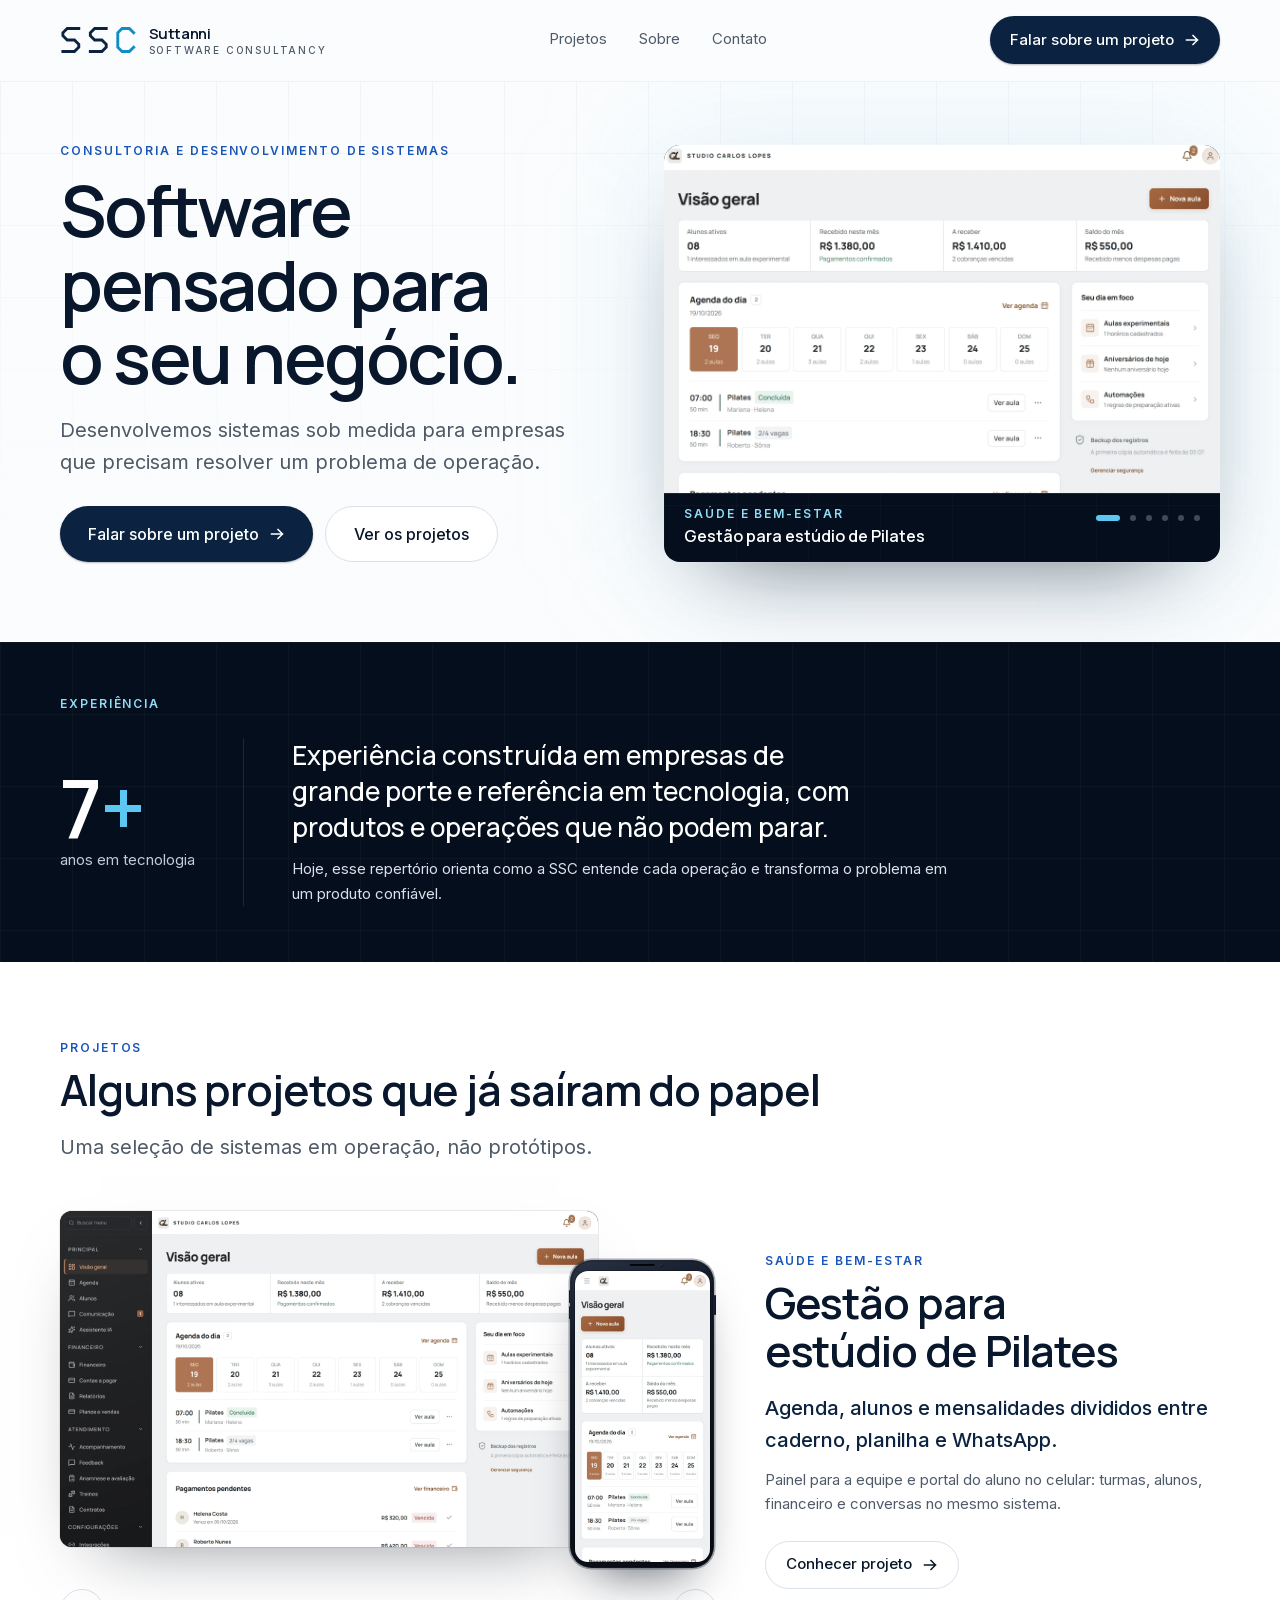
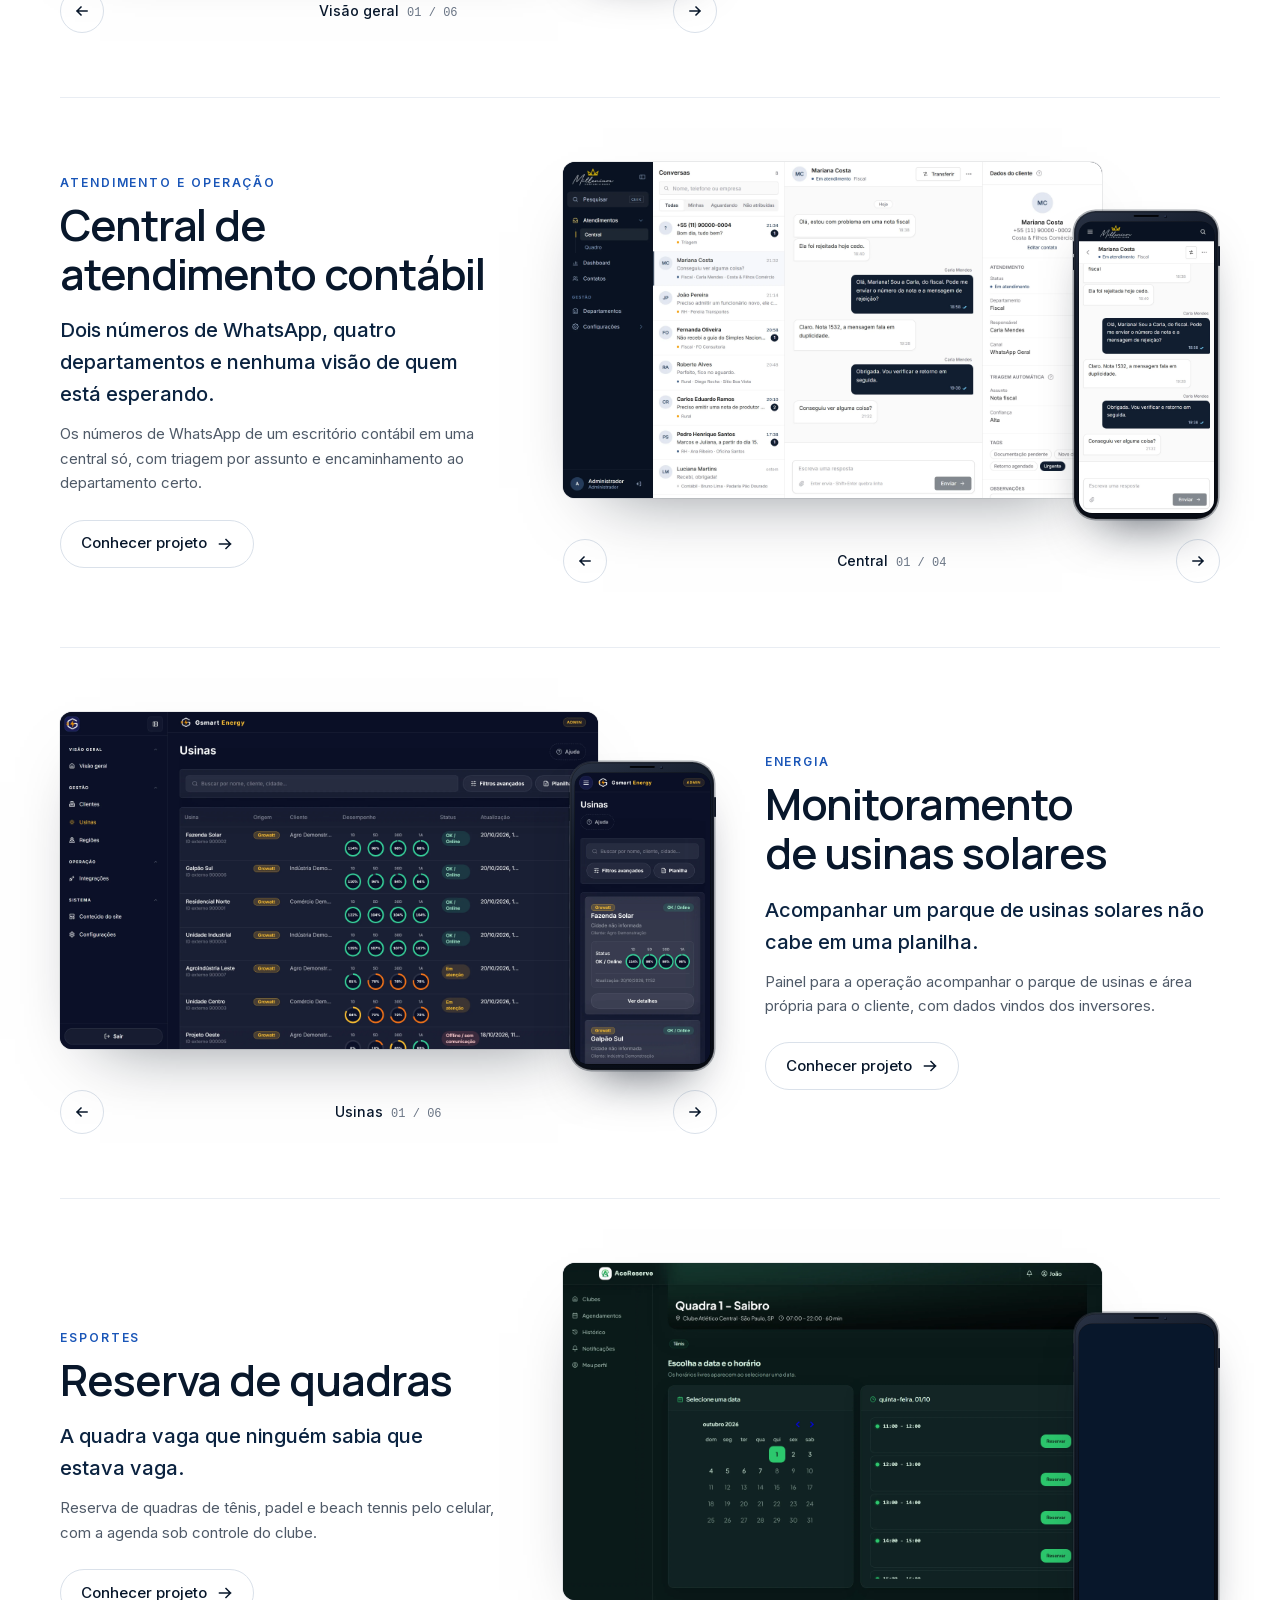
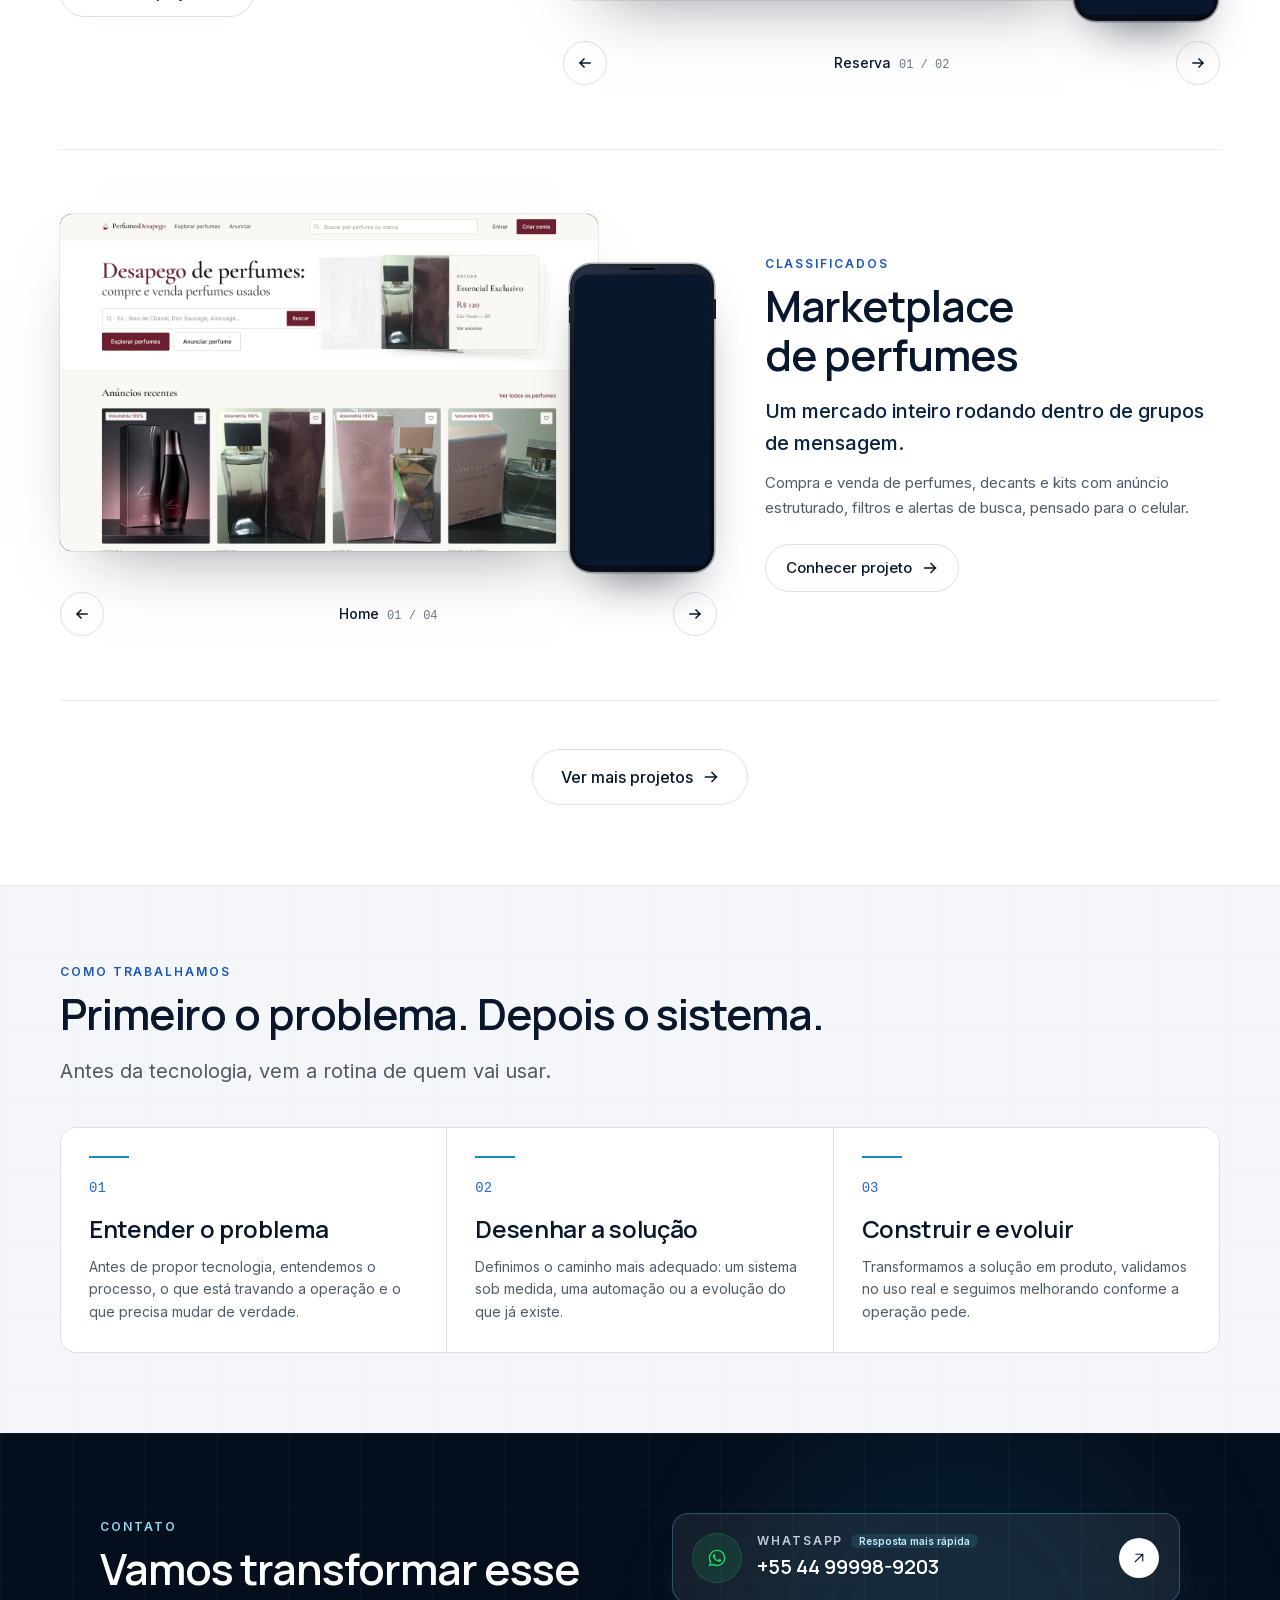
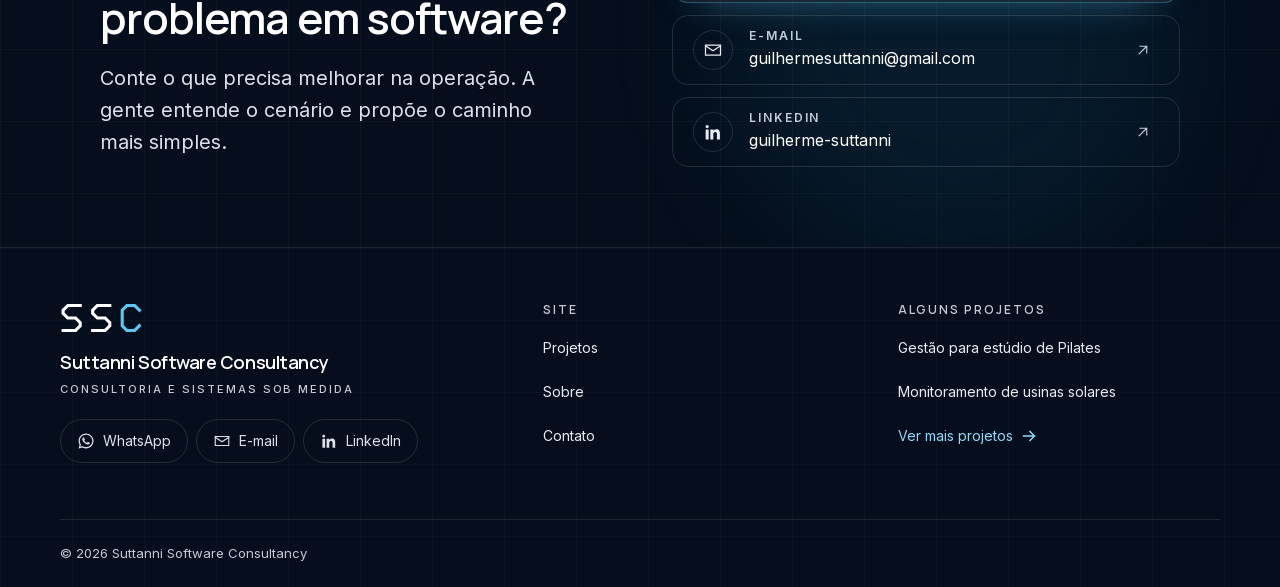
==== commit fc55b388: "Publica f8169da" ====
--- a/index.html
+++ b/index.html
@@ -1 +1 @@
-<!DOCTYPE html><html lang="pt-BR" class="manrope_9e067a5b-module__vT7MWq__variable inter_2fe1ab3d-module__-T-KAq__variable"><head><meta charSet="utf-8"/><meta name="viewport" content="width=device-width, initial-scale=1"/><link rel="preload" href="/_next/static/media/83afe278b6a6bb3c-s.p.2bn3s6zvc0dyp.woff2" as="font" crossorigin="" type="font/woff2"/><link rel="preload" href="/_next/static/media/a343f882a40d2cc9-s.p.1sj6eobyi31rd.woff2" as="font" crossorigin="" type="font/woff2"/><link rel="preload" as="image" href="/projects/studio-carlos-lopes/desktop/visao-geral.webp"/><link rel="stylesheet" href="/_next/static/chunks/2meh0zfrfrlkd.css" data-precedence="next"/><link rel="preload" as="script" fetchPriority="low" href="/_next/static/chunks/3s6nzrbk-8mnv.js"/><script src="/_next/static/chunks/19mx3mg6lkumu.js" async=""></script><script src="/_next/static/chunks/1k__zuwipnzw8.js" async=""></script><script src="/_next/static/chunks/344n2zhqbh4pn.js" async=""></script><script src="/_next/static/chunks/turbopack-17znwwc_v55e2.js" async=""></script><script src="/_next/static/chunks/2_4q1vv5acecj.js" async=""></script><script src="/_next/static/chunks/1pjdxftld9t1m.js" async=""></script><meta name="theme-color" content="#050e1c"/><meta name="color-scheme" content="light"/><title>Suttanni Software Consultancy | Software sob medida e consultoria</title><meta name="description" content="Desenvolvimento de sistemas sob medida, automação e consultoria tecnológica para empresas que querem transformar processos e ideias em soluções digitais."/><meta name="application-name" content="Suttanni Software Consultancy"/><meta name="author" content="Suttanni Software Consultancy"/><meta name="keywords" content="software sob medida,desenvolvimento de sistemas,consultoria em tecnologia,automação de processos,modernização de sistemas,sistemas para empresas"/><meta name="creator" content="Suttanni Software Consultancy"/><meta name="publisher" content="Suttanni Software Consultancy"/><meta name="robots" content="index, follow"/><meta name="googlebot" content="index, follow, max-image-preview:large"/><meta name="category" content="technology"/><link rel="canonical" href="https://guisuttanni.github.io/"/><meta property="og:title" content="Suttanni Software Consultancy | Software sob medida e consultoria"/><meta property="og:description" content="Desenvolvimento de sistemas sob medida, automação e consultoria tecnológica para empresas que querem transformar processos e ideias em soluções digitais."/><meta property="og:url" content="https://guisuttanni.github.io/"/><meta property="og:site_name" content="Suttanni Software Consultancy"/><meta property="og:locale" content="pt_BR"/><meta property="og:image" content="https://guisuttanni.github.io/og.png"/><meta property="og:image:width" content="1200"/><meta property="og:image:height" content="630"/><meta property="og:image:alt" content="Suttanni Software Consultancy"/><meta property="og:type" content="website"/><meta name="twitter:card" content="summary_large_image"/><meta name="twitter:title" content="Suttanni Software Consultancy"/><meta name="twitter:description" content="Desenvolvimento de sistemas sob medida, automação e consultoria tecnológica para empresas que querem transformar processos e ideias em soluções digitais."/><meta name="twitter:image" content="https://guisuttanni.github.io/og.png"/><link rel="icon" href="https://guisuttanni.github.io/icon.svg" type="image/svg+xml"/><link rel="apple-touch-icon" href="https://guisuttanni.github.io/apple-touch-icon.png" sizes="180x180" type="image/png"/><meta name="next-size-adjust" content=""/><noscript><style>.reveal { opacity: 1 !important; transform: none !important; }</style></noscript><script src="/_next/static/chunks/0cz1d0mv5g_q7.js" noModule=""></script></head><body class="min-h-dvh antialiased"><div hidden=""><!--$--><!--/$--></div><a href="#conteudo" class="sr-only rounded-full bg-navy-900 px-5 py-3 text-sm text-white focus:not-sr-only focus:fixed focus:top-4 focus:left-4 focus:z-[60]">Ir para o conteúdo</a><header class="sticky top-0 z-50 border-b transition-[border-color] duration-300 ease-[var(--ease-out-soft)] border-transparent"><div aria-hidden="true" class="absolute inset-0 -z-10 bg-mist-50/85 backdrop-blur-md transition-opacity duration-300 ease-[var(--ease-out-soft)] supports-[backdrop-filter]:bg-mist-50/75 opacity-0"></div><div class="mx-auto w-full max-w-[1240px] px-5 sm:px-8 lg:px-10 "><div class="flex h-16 items-center justify-between gap-4 transition-[height] duration-300 ease-[var(--ease-out-soft)] lg:h-20"><a class="-m-2 rounded-lg p-2" aria-label="Suttanni Software Consultancy, página inicial" href="/"><span class="flex items-center gap-3 "><svg viewBox="0 0 106 36" fill="none" aria-hidden="true" focusable="false" class="h-6 w-auto shrink-0 sm:h-[26px]" shape-rendering="geometricPrecision"><g stroke-width="4" stroke-linecap="square" stroke-linejoin="miter"><path d="M24 2 H8 L2 8 V12 L8 18 H18 L24 24 V28 L18 34 H2" stroke="#0b2340" transform="translate(2 0)"></path><path d="M24 2 H8 L2 8 V12 L8 18 H18 L24 24 V28 L18 34 H2" stroke="#0b2340" transform="translate(40 0)"></path><path d="M24 8 L18 2 H8 L2 8 V28 L8 34 H18 L24 28" stroke="#0e8ec4" transform="translate(78 0)"></path></g></svg><span class="hidden min-w-0 flex-col leading-none lg:flex"><span class="font-display text-[0.9375rem] font-semibold tracking-tight text-navy-900">Suttanni</span><span class="mt-1 text-[0.625rem] font-medium uppercase tracking-[0.18em] text-graphite-500">Software Consultancy</span></span></span></a><nav aria-label="Principal" class="hidden items-center gap-1 md:flex"><a class="group inline-flex min-h-10 items-center rounded-full px-3.5 text-[0.9375rem] transition-colors duration-200 hover:text-navy-900 text-graphite-500" href="/projetos/"><span class="link-line pb-0.5">Projetos</span></a><a class="group inline-flex min-h-10 items-center rounded-full px-3.5 text-[0.9375rem] transition-colors duration-200 hover:text-navy-900 text-graphite-500" href="/sobre/"><span class="link-line pb-0.5">Sobre</span></a><a class="group inline-flex min-h-10 items-center rounded-full px-3.5 text-[0.9375rem] transition-colors duration-200 hover:text-navy-900 text-graphite-500" href="/contato/"><span class="link-line pb-0.5">Contato</span></a></nav><div class="flex items-center gap-2"><div class="hidden md:block"><a class="group/btn inline-flex items-center justify-center gap-2.5 rounded-full font-medium transition-[background-color,color,border-color,transform,translate,scale,box-shadow] duration-200 ease-[var(--ease-out-soft)] hover:-translate-y-px active:translate-y-0 whitespace-nowrap bg-navy-800 text-white shadow-[0_1px_2px_rgba(8,23,43,0.28)] hover:bg-navy-700 hover:shadow-[0_12px_28px_-12px_rgba(8,23,43,0.7)] min-h-12 px-5 text-[0.9375rem] " href="/contato/">Falar sobre um projeto<svg viewBox="0 0 16 16" fill="none" aria-hidden="true" class="h-4 w-4 transition-transform duration-200 ease-[var(--ease-out-soft)] group-hover/btn:translate-x-1 "><path d="M2.5 8h11m0 0L9 3.5M13.5 8 9 12.5" stroke="currentColor" stroke-width="1.5" stroke-linecap="square"></path></svg></a></div><button type="button" aria-expanded="false" aria-controls="menu-mobile" aria-label="Abrir menu" class="relative -mr-2 flex h-12 w-12 items-center justify-center rounded-full text-navy-900 transition-colors hover:bg-mist-200/70 md:hidden"><span class="sr-only">Abrir menu</span><span aria-hidden="true" class="flex h-4 w-5 flex-col justify-between"><span class="block h-px w-full origin-center bg-current transition-transform duration-300 ease-[var(--ease-out-soft)] "></span><span class="block h-px w-full bg-current transition-opacity duration-200 opacity-100"></span><span class="block h-px w-full origin-center bg-current transition-transform duration-300 ease-[var(--ease-out-soft)] "></span></span></button></div></div></div><div id="menu-mobile" inert="" aria-hidden="true" class="fixed inset-x-0 top-16 bottom-0 z-40 overflow-y-auto border-t border-mist-200 bg-mist-50 transition-[opacity,visibility,transform,translate,scale] duration-300 ease-[var(--ease-out-soft)] md:hidden invisible -translate-y-2 opacity-0"><div class="mx-auto w-full max-w-[1240px] px-5 sm:px-8 lg:px-10 flex min-h-full flex-col pt-6 pb-10"><nav aria-label="Menu" class="flex flex-col"><a class="group flex items-center justify-between border-b border-mist-200 py-5 text-h3 font-display font-semibold text-navy-900 transition-[opacity,transform,translate,scale] duration-500 ease-[var(--ease-out-soft)] translate-y-2 opacity-0" style="transition-delay:0ms" href="/projetos/">Projetos<svg viewBox="0 0 16 16" fill="none" aria-hidden="true" class="h-4 w-4 transition-transform duration-200 ease-[var(--ease-out-soft)] group-hover/btn:translate-x-1 text-graphite-400 transition-transform duration-200 group-hover:translate-x-1"><path d="M2.5 8h11m0 0L9 3.5M13.5 8 9 12.5" stroke="currentColor" stroke-width="1.5" stroke-linecap="square"></path></svg></a><a class="group flex items-center justify-between border-b border-mist-200 py-5 text-h3 font-display font-semibold text-navy-900 transition-[opacity,transform,translate,scale] duration-500 ease-[var(--ease-out-soft)] translate-y-2 opacity-0" style="transition-delay:0ms" href="/sobre/">Sobre<svg viewBox="0 0 16 16" fill="none" aria-hidden="true" class="h-4 w-4 transition-transform duration-200 ease-[var(--ease-out-soft)] group-hover/btn:translate-x-1 text-graphite-400 transition-transform duration-200 group-hover:translate-x-1"><path d="M2.5 8h11m0 0L9 3.5M13.5 8 9 12.5" stroke="currentColor" stroke-width="1.5" stroke-linecap="square"></path></svg></a><a class="group flex items-center justify-between border-b border-mist-200 py-5 text-h3 font-display font-semibold text-navy-900 transition-[opacity,transform,translate,scale] duration-500 ease-[var(--ease-out-soft)] translate-y-2 opacity-0" style="transition-delay:0ms" href="/contato/">Contato<svg viewBox="0 0 16 16" fill="none" aria-hidden="true" class="h-4 w-4 transition-transform duration-200 ease-[var(--ease-out-soft)] group-hover/btn:translate-x-1 text-graphite-400 transition-transform duration-200 group-hover:translate-x-1"><path d="M2.5 8h11m0 0L9 3.5M13.5 8 9 12.5" stroke="currentColor" stroke-width="1.5" stroke-linecap="square"></path></svg></a></nav><div class="mt-8 flex flex-col gap-3"><a class="group/btn inline-flex items-center justify-center gap-2.5 rounded-full font-medium transition-[background-color,color,border-color,transform,translate,scale,box-shadow] duration-200 ease-[var(--ease-out-soft)] hover:-translate-y-px active:translate-y-0 whitespace-nowrap bg-navy-800 text-white shadow-[0_1px_2px_rgba(8,23,43,0.28)] hover:bg-navy-700 hover:shadow-[0_12px_28px_-12px_rgba(8,23,43,0.7)] min-h-13 px-6 text-base sm:min-h-14 sm:px-7 w-full" href="/contato/">Falar sobre um projeto<svg viewBox="0 0 16 16" fill="none" aria-hidden="true" class="h-4 w-4 transition-transform duration-200 ease-[var(--ease-out-soft)] group-hover/btn:translate-x-1 "><path d="M2.5 8h11m0 0L9 3.5M13.5 8 9 12.5" stroke="currentColor" stroke-width="1.5" stroke-linecap="square"></path></svg></a><a href="https://wa.me/5544999989203?text=Ol%C3%A1!%20Conheci%20a%20Suttanni%20Software%20Consultancy%20pelo%20site%20e%20gostaria%20de%20conversar%20sobre%20um%20projeto." class="group/btn inline-flex items-center justify-center gap-2.5 rounded-full font-medium transition-[background-color,color,border-color,transform,translate,scale,box-shadow] duration-200 ease-[var(--ease-out-soft)] hover:-translate-y-px active:translate-y-0 whitespace-nowrap border border-mist-300 bg-white text-navy-900 hover:border-navy-800 hover:shadow-[0_10px_24px_-16px_rgba(8,23,43,0.45)] min-h-13 px-6 text-base sm:min-h-14 sm:px-7 w-full" target="_blank" rel="noopener noreferrer"><svg viewBox="0 0 24 24" fill="currentColor" aria-hidden="true" class="h-5 w-5 text-[#25D366]"><path d="M12.04 2C6.58 2 2.13 6.45 2.13 11.91c0 1.75.46 3.45 1.32 4.95L2 22l5.25-1.38a9.87 9.87 0 0 0 4.79 1.22h.01c5.46 0 9.91-4.45 9.91-9.91 0-2.65-1.03-5.14-2.9-7.01A9.82 9.82 0 0 0 12.04 2Zm0 18.15h-.01a8.2 8.2 0 0 1-4.19-1.15l-.3-.18-3.12.82.83-3.04-.2-.31a8.2 8.2 0 0 1-1.26-4.38c0-4.54 3.7-8.24 8.25-8.24 2.2 0 4.27.86 5.83 2.42a8.19 8.19 0 0 1 2.41 5.83c0 4.54-3.7 8.23-8.24 8.23Zm4.52-6.17c-.25-.12-1.47-.72-1.69-.81-.23-.08-.39-.12-.56.13-.16.24-.64.8-.78.97-.15.16-.29.18-.53.06-.25-.13-1.05-.39-1.99-1.23-.74-.66-1.23-1.47-1.38-1.72-.14-.25-.01-.38.11-.5.11-.11.25-.29.37-.43.12-.15.16-.25.25-.41.08-.17.04-.31-.02-.43-.06-.12-.56-1.34-.76-1.84-.2-.48-.4-.42-.56-.43h-.47c-.17 0-.43.06-.66.31-.22.25-.87.85-.87 2.07 0 1.22.89 2.4 1.02 2.56.12.17 1.75 2.67 4.24 3.74.59.26 1.05.41 1.41.52.59.19 1.13.16 1.56.1.47-.07 1.47-.6 1.67-1.18.21-.58.21-1.07.15-1.18-.06-.11-.23-.17-.48-.29Z"></path></svg>WhatsApp</a></div><div class="mt-auto pt-10"><p class="text-eyebrow font-semibold uppercase text-graphite-400">Contato direto</p><a href="mailto:guilhermesuttanni@gmail.com" class="mt-3 block [overflow-wrap:anywhere] text-[0.9375rem] text-graphite-700 underline-offset-4 hover:underline">guilhermesuttanni@gmail.com</a><a href="https://wa.me/5544999989203?text=Ol%C3%A1!%20Conheci%20a%20Suttanni%20Software%20Consultancy%20pelo%20site%20e%20gostaria%20de%20conversar%20sobre%20um%20projeto." target="_blank" rel="noopener noreferrer" class="mt-1 block text-[0.9375rem] text-graphite-700 underline-offset-4 hover:underline">+55 44 99998-9203</a></div></div></div></header><main id="conteudo"><section class="relative overflow-hidden pt-6 pb-10 sm:pt-12 sm:pb-16 lg:pt-16 lg:pb-20"><div aria-hidden="true" class="ssc-grid-light grid-drift absolute inset-0 [mask-image:linear-gradient(to_bottom,black,transparent_85%)] opacity-60"></div><div class="mx-auto w-full max-w-[1240px] px-5 sm:px-8 lg:px-10 relative"><div class="grid items-center gap-8 sm:gap-10 lg:grid-cols-12 lg:gap-12"><div class="min-w-0 lg:col-span-6"><div class="reveal  "><span class="block text-eyebrow font-semibold uppercase [text-wrap:balance] text-accent-700 ">Consultoria e desenvolvimento de sistemas</span></div><div class="reveal  " style="--reveal-delay:60ms"><h1 class="mt-3 text-display font-semibold text-navy-900 sm:mt-4">Software pensado para o seu negócio.</h1></div><div class="reveal  " style="--reveal-delay:120ms"><p class="mt-4 max-w-lg text-lead text-graphite-500 sm:mt-5">Desenvolvemos sistemas sob medida para empresas que precisam resolver um problema de operação.</p></div><div class="reveal  " style="--reveal-delay:180ms"><div class="mt-6 flex flex-col gap-3 sm:mt-7 sm:flex-row sm:items-center"><a class="group/btn inline-flex items-center justify-center gap-2.5 rounded-full font-medium transition-[background-color,color,border-color,transform,translate,scale,box-shadow] duration-200 ease-[var(--ease-out-soft)] hover:-translate-y-px active:translate-y-0 whitespace-nowrap bg-navy-800 text-white shadow-[0_1px_2px_rgba(8,23,43,0.28)] hover:bg-navy-700 hover:shadow-[0_12px_28px_-12px_rgba(8,23,43,0.7)] min-h-13 px-6 text-base sm:min-h-14 sm:px-7 w-full sm:w-auto" href="/contato/">Falar sobre um projeto<svg viewBox="0 0 16 16" fill="none" aria-hidden="true" class="h-4 w-4 transition-transform duration-200 ease-[var(--ease-out-soft)] group-hover/btn:translate-x-1 "><path d="M2.5 8h11m0 0L9 3.5M13.5 8 9 12.5" stroke="currentColor" stroke-width="1.5" stroke-linecap="square"></path></svg></a><a class="group/btn inline-flex items-center justify-center gap-2.5 rounded-full font-medium transition-[background-color,color,border-color,transform,translate,scale,box-shadow] duration-200 ease-[var(--ease-out-soft)] hover:-translate-y-px active:translate-y-0 whitespace-nowrap border border-mist-300 bg-white text-navy-900 hover:border-navy-800 hover:shadow-[0_10px_24px_-16px_rgba(8,23,43,0.45)] min-h-13 px-6 text-base sm:min-h-14 sm:px-7 w-full sm:w-auto" href="/projetos/">Ver os projetos</a></div></div></div><div class="reveal reveal-soft relative min-w-0 lg:col-span-6" style="--reveal-delay:200ms"><div aria-hidden="true" class="absolute -inset-6 -z-10 hidden rounded-[2.5rem] bg-signal-400/10 blur-3xl sm:block"></div><div role="group" aria-roledescription="carrossel" aria-label="Alguns projetos entregues" class="relative min-w-0 overflow-hidden rounded-2xl bg-navy-950 ring-1 ring-white/10 w-full shadow-[0_40px_90px_-50px_rgba(5,14,28,0.65)]"><div aria-hidden="true" class="ssc-grid absolute inset-0 opacity-40"></div><div class="relative aspect-4/3 overflow-hidden sm:aspect-16/10"><div aria-hidden="false" class="absolute inset-0 origin-center scale-[1.025] opacity-100" style="transition:opacity 900ms var(--ease-out-soft), scale 4700ms linear"><div class="relative h-full w-full"><img alt="Visão geral do painel do estúdio, com alunos ativos, valores recebidos e a receber, agenda da semana com as aulas do dia e pagamentos pendentes" width="912" height="570" decoding="async" style="color:transparent;--scale:1.2;--origin:100% 0%" src="/projects/studio-carlos-lopes/desktop/visao-geral.webp" class="dev-desktop "/><img alt="Painel do estúdio aberto no celular, com os indicadores do mês e a agenda do dia" loading="lazy" width="240" height="519" decoding="async" style="color:transparent" src="/projects/studio-carlos-lopes/mobile/painel-mobile.webp" class="dev-phone"/></div></div><div aria-hidden="true" class="absolute inset-0 origin-center scale-100 opacity-0" style="transition:opacity 900ms var(--ease-out-soft), scale 900ms linear"><div class="relative h-full w-full"><img alt="" loading="lazy" width="851" height="532" decoding="async" style="color:transparent;--scale:1.12;--origin:50% 0%" src="/projects/perfumes-desapego/desktop/home.webp" class="dev-desktop "/><img alt="" loading="lazy" width="240" height="519" decoding="async" style="color:transparent" src="/projects/perfumes-desapego/mobile/catalogo-mobile.webp" class="dev-phone"/></div></div><div aria-hidden="true" class="absolute inset-0 origin-center scale-100 opacity-0" style="transition:opacity 900ms var(--ease-out-soft), scale 900ms linear"></div><div aria-hidden="true" class="absolute inset-0 origin-center scale-100 opacity-0" style="transition:opacity 900ms var(--ease-out-soft), scale 900ms linear"></div><div aria-hidden="true" class="absolute inset-0 origin-center scale-100 opacity-0" style="transition:opacity 900ms var(--ease-out-soft), scale 900ms linear"></div><div aria-hidden="true" class="absolute inset-0 origin-center scale-100 opacity-0" style="transition:opacity 900ms var(--ease-out-soft), scale 900ms linear"></div></div><div class="relative border-t border-white/10 px-4 py-3 sm:px-5 sm:py-3.5"><ul class="absolute top-1.5 right-[11px] z-10 flex items-center sm:top-2 sm:right-[15px]"><li><button type="button" aria-label="Ver Gestão para estúdio de Pilates" aria-current="true" class="group/dot flex h-8 items-center px-[5px]"><span class="block h-1.5 rounded-full transition-all duration-500 w-6 bg-signal-400"></span></button></li><li><button type="button" aria-label="Ver Marketplace de perfumes" aria-current="false" class="group/dot flex h-8 items-center px-[5px]"><span class="block h-1.5 rounded-full transition-all duration-500 w-1.5 bg-white/25 group-hover/dot:bg-white/50"></span></button></li><li><button type="button" aria-label="Ver Central de atendimento contábil" aria-current="false" class="group/dot flex h-8 items-center px-[5px]"><span class="block h-1.5 rounded-full transition-all duration-500 w-1.5 bg-white/25 group-hover/dot:bg-white/50"></span></button></li><li><button type="button" aria-label="Ver Monitoramento de usinas solares" aria-current="false" class="group/dot flex h-8 items-center px-[5px]"><span class="block h-1.5 rounded-full transition-all duration-500 w-1.5 bg-white/25 group-hover/dot:bg-white/50"></span></button></li><li><button type="button" aria-label="Ver Conteúdo para o agronegócio" aria-current="false" class="group/dot flex h-8 items-center px-[5px]"><span class="block h-1.5 rounded-full transition-all duration-500 w-1.5 bg-white/25 group-hover/dot:bg-white/50"></span></button></li><li><button type="button" aria-label="Ver Reserva de quadras" aria-current="false" class="group/dot flex h-8 items-center px-[5px]"><span class="block h-1.5 rounded-full transition-all duration-500 w-1.5 bg-white/25 group-hover/dot:bg-white/50"></span></button></li></ul><div class="grid"><div aria-hidden="false" class="[grid-area:1/1] fade-in"><p data-showcase-caption="" class="pr-[7.5rem] text-[0.6875rem] font-semibold uppercase tracking-[0.12em] text-signal-300 sm:pr-32 sm:text-eyebrow sm:tracking-[0.16em]">Saúde e bem-estar</p><p class="mt-1 font-display text-[0.9375rem] font-semibold text-white sm:text-base">Gestão para estúdio de Pilates</p></div><div aria-hidden="true" class="[grid-area:1/1] invisible"><p class="pr-[7.5rem] text-[0.6875rem] font-semibold uppercase tracking-[0.12em] text-signal-300 sm:pr-32 sm:text-eyebrow sm:tracking-[0.16em]">Classificados</p><p class="mt-1 font-display text-[0.9375rem] font-semibold text-white sm:text-base">Marketplace de perfumes</p></div><div aria-hidden="true" class="[grid-area:1/1] invisible"><p class="pr-[7.5rem] text-[0.6875rem] font-semibold uppercase tracking-[0.12em] text-signal-300 sm:pr-32 sm:text-eyebrow sm:tracking-[0.16em]">Atendimento e operação</p><p class="mt-1 font-display text-[0.9375rem] font-semibold text-white sm:text-base">Central de atendimento contábil</p></div><div aria-hidden="true" class="[grid-area:1/1] invisible"><p class="pr-[7.5rem] text-[0.6875rem] font-semibold uppercase tracking-[0.12em] text-signal-300 sm:pr-32 sm:text-eyebrow sm:tracking-[0.16em]">Energia</p><p class="mt-1 font-display text-[0.9375rem] font-semibold text-white sm:text-base">Monitoramento de usinas solares</p></div><div aria-hidden="true" class="[grid-area:1/1] invisible"><p class="pr-[7.5rem] text-[0.6875rem] font-semibold uppercase tracking-[0.12em] text-signal-300 sm:pr-32 sm:text-eyebrow sm:tracking-[0.16em]">Informação e assinatura</p><p class="mt-1 font-display text-[0.9375rem] font-semibold text-white sm:text-base">Conteúdo para o agronegócio</p></div><div aria-hidden="true" class="[grid-area:1/1] invisible"><p class="pr-[7.5rem] text-[0.6875rem] font-semibold uppercase tracking-[0.12em] text-signal-300 sm:pr-32 sm:text-eyebrow sm:tracking-[0.16em]">Esportes</p><p class="mt-1 font-display text-[0.9375rem] font-semibold text-white sm:text-base">Reserva de quadras</p></div></div></div></div></div></div></div></section><section class="section-tight relative overflow-hidden bg-navy-950 text-white"><div aria-hidden="true" class="ssc-grid grid-drift absolute inset-0 opacity-50"></div><div class="mx-auto w-full max-w-[1240px] px-5 sm:px-8 lg:px-10 relative"><div class="reveal  "><span class="block text-eyebrow font-semibold uppercase [text-wrap:balance] text-signal-300 ">Experiência</span></div><div class="mt-6 grid gap-6 sm:mt-7 lg:grid-cols-[auto_1fr] lg:items-center lg:gap-0"><div class="reveal  lg:pr-12" style="--reveal-delay:60ms"><p class="flex items-end gap-4 lg:flex-col lg:items-start lg:gap-2"><span class="font-display text-[clamp(3.25rem,7vw,5rem)] font-semibold leading-[0.85] tracking-tight text-white">7<span class="text-signal-400">+</span></span><span class="pb-1 text-[0.9375rem] leading-snug text-mist-400 lg:pb-0">anos em tecnologia</span></p></div><div class="reveal  border-t border-white/10 pt-6 lg:border-t-0 lg:border-l lg:pt-0 lg:pl-12" style="--reveal-delay:120ms"><p class="max-w-3xl font-display text-[clamp(1.25rem,1.05rem+0.8vw,1.625rem)] leading-snug font-medium text-white [text-wrap:balance]">Experiência construída em empresas de grande porte e referência em tecnologia, com produtos e operações que não podem parar.</p><p class="mt-3 max-w-2xl text-[0.9375rem] leading-relaxed text-mist-300">Hoje, esse repertório orienta como a SSC entende cada operação e transforma o problema em um produto confiável.</p></div></div></div></section><section id="projetos" class="section scroll-mt-24 bg-white"><div class="mx-auto w-full max-w-[1240px] px-5 sm:px-8 lg:px-10 "><div class="reveal  flex min-w-0 flex-col items-start "><span class="block text-eyebrow font-semibold uppercase [text-wrap:balance] text-accent-700 ">Projetos</span><h2 class="mt-3 text-h2 font-semibold text-navy-900">Alguns projetos que já saíram do papel</h2><p class="mt-4 max-w-2xl text-lead text-graphite-500">Uma seleção de sistemas em operação, não protótipos.</p></div><div class="mt-10 divide-y divide-mist-200 sm:mt-12"><div class="py-12 first:pt-0 sm:py-14 lg:py-16"><article class="grid items-center gap-6 sm:gap-8 lg:grid-cols-12 lg:gap-12"><div class="reveal reveal-soft min-w-0 lg:col-span-7 "><div role="region" aria-roledescription="carrossel" aria-label="Telas: Gestão para estúdio de Pilates" tabindex="0" class="rounded-xl outline-none focus-visible:ring-2 focus-visible:ring-accent-600 focus-visible:ring-offset-8"><div><div class="device-stage  "><div class="device-screen"><img src="/projects/studio-carlos-lopes/desktop/visao-geral.webp" alt="Visão geral do painel do estúdio, com alunos ativos, valores recebidos e a receber, agenda da semana com as aulas do dia e pagamentos pendentes" aria-hidden="false" width="2880" height="1800" loading="lazy" decoding="async" class="device-layer is-active"/></div><div class="device-phone"><div class="device-phone-screen"><img src="/projects/studio-carlos-lopes/mobile/painel-mobile.webp" alt="Painel do estúdio aberto no celular, com os indicadores do mês e a agenda do dia" aria-hidden="false" width="780" height="1688" loading="lazy" decoding="async" class="device-layer device-layer--phone is-active"/></div></div></div></div><div class="mt-4 flex items-center gap-3 sm:mt-5"><button type="button" aria-label="Tela anterior" class="group/arrow flex shrink-0 items-center justify-center rounded-full border border-mist-300 bg-white text-navy-900 transition-[background-color,border-color,color,translate,box-shadow] duration-300 ease-[var(--ease-out-soft)] hover:-translate-y-px hover:border-navy-800 hover:bg-navy-800 hover:text-white hover:shadow-[0_10px_24px_-14px_rgba(8,23,43,0.7)] active:translate-y-0 active:bg-navy-900 active:text-white h-11 w-11"><svg viewBox="0 0 16 16" fill="none" aria-hidden="true" class="h-4 w-4 transition-transform duration-300 ease-[var(--ease-out-soft)] group-hover/arrow:-translate-x-0.5"><path d="M13 8H3m0 0 4-4M3 8l4 4" stroke="currentColor" stroke-width="1.5" stroke-linecap="square"></path></svg></button><p class="min-w-0 flex-1 truncate text-center text-[0.875rem] text-graphite-500"><span class="fade-in font-medium text-navy-900">Visão geral</span><span class="ml-2 font-mono text-[0.75rem] text-graphite-400" aria-live="polite">01<!-- --> / <!-- -->06</span></p><button type="button" aria-label="Próxima tela" class="group/arrow flex shrink-0 items-center justify-center rounded-full border border-mist-300 bg-white text-navy-900 transition-[background-color,border-color,color,translate,box-shadow] duration-300 ease-[var(--ease-out-soft)] hover:-translate-y-px hover:border-navy-800 hover:bg-navy-800 hover:text-white hover:shadow-[0_10px_24px_-14px_rgba(8,23,43,0.7)] active:translate-y-0 active:bg-navy-900 active:text-white h-11 w-11"><svg viewBox="0 0 16 16" fill="none" aria-hidden="true" class="h-4 w-4 transition-transform duration-300 ease-[var(--ease-out-soft)] group-hover/arrow:translate-x-0.5"><path d="M3 8h10m0 0L9 4m4 4-4 4" stroke="currentColor" stroke-width="1.5" stroke-linecap="square"></path></svg></button></div></div></div><div class="reveal  min-w-0 lg:col-span-5 " style="--reveal-delay:80ms"><p class="text-eyebrow font-semibold uppercase text-accent-700">Saúde e bem-estar</p><h3 class="mt-3 text-h2 font-semibold text-navy-900">Gestão para estúdio de Pilates</h3><p class="mt-4 text-lead font-medium text-navy-800">Agenda, alunos e mensalidades divididos entre caderno, planilha e WhatsApp.</p><p class="mt-3 text-[0.9375rem] leading-relaxed text-graphite-500">Painel para a equipe e portal do aluno no celular: turmas, alunos, financeiro e conversas no mesmo sistema.</p><a class="group/btn inline-flex items-center justify-center gap-2.5 rounded-full font-medium transition-[background-color,color,border-color,transform,translate,scale,box-shadow] duration-200 ease-[var(--ease-out-soft)] hover:-translate-y-px active:translate-y-0 whitespace-nowrap border border-mist-300 bg-white text-navy-900 hover:border-navy-800 hover:shadow-[0_10px_24px_-16px_rgba(8,23,43,0.45)] min-h-12 px-5 text-[0.9375rem] mt-6" href="/projetos/studio-carlos-lopes/">Conhecer projeto<svg viewBox="0 0 16 16" fill="none" aria-hidden="true" class="h-4 w-4 transition-transform duration-200 ease-[var(--ease-out-soft)] group-hover/btn:translate-x-1 "><path d="M2.5 8h11m0 0L9 3.5M13.5 8 9 12.5" stroke="currentColor" stroke-width="1.5" stroke-linecap="square"></path></svg></a></div></article></div><div class="py-12 first:pt-0 sm:py-14 lg:py-16"><article class="grid items-center gap-6 sm:gap-8 lg:grid-cols-12 lg:gap-12"><div class="reveal reveal-soft min-w-0 lg:col-span-7 lg:order-2 lg:col-start-6"><div role="region" aria-roledescription="carrossel" aria-label="Telas: Central de atendimento contábil" tabindex="0" class="rounded-xl outline-none focus-visible:ring-2 focus-visible:ring-accent-600 focus-visible:ring-offset-8"><div><div class="device-stage  "><div class="device-screen"><img src="/projects/millenium-atendimento/desktop/central.webp" alt="Central de atendimentos com a lista de conversas, uma conversa aberta sobre nota fiscal e o painel do cliente com departamento, responsável, triagem automática e tags" aria-hidden="false" width="2880" height="1800" loading="lazy" decoding="async" class="device-layer is-active"/></div><div class="device-phone"><div class="device-phone-screen"><img src="/projects/millenium-atendimento/mobile/conversa-mobile.webp" alt="Conversa aberta no celular entre uma cliente e a atendente do departamento fiscal" aria-hidden="false" width="780" height="1688" loading="lazy" decoding="async" class="device-layer device-layer--phone is-active"/></div></div></div></div><div class="mt-4 flex items-center gap-3 sm:mt-5"><button type="button" aria-label="Tela anterior" class="group/arrow flex shrink-0 items-center justify-center rounded-full border border-mist-300 bg-white text-navy-900 transition-[background-color,border-color,color,translate,box-shadow] duration-300 ease-[var(--ease-out-soft)] hover:-translate-y-px hover:border-navy-800 hover:bg-navy-800 hover:text-white hover:shadow-[0_10px_24px_-14px_rgba(8,23,43,0.7)] active:translate-y-0 active:bg-navy-900 active:text-white h-11 w-11"><svg viewBox="0 0 16 16" fill="none" aria-hidden="true" class="h-4 w-4 transition-transform duration-300 ease-[var(--ease-out-soft)] group-hover/arrow:-translate-x-0.5"><path d="M13 8H3m0 0 4-4M3 8l4 4" stroke="currentColor" stroke-width="1.5" stroke-linecap="square"></path></svg></button><p class="min-w-0 flex-1 truncate text-center text-[0.875rem] text-graphite-500"><span class="fade-in font-medium text-navy-900">Central</span><span class="ml-2 font-mono text-[0.75rem] text-graphite-400" aria-live="polite">01<!-- --> / <!-- -->04</span></p><button type="button" aria-label="Próxima tela" class="group/arrow flex shrink-0 items-center justify-center rounded-full border border-mist-300 bg-white text-navy-900 transition-[background-color,border-color,color,translate,box-shadow] duration-300 ease-[var(--ease-out-soft)] hover:-translate-y-px hover:border-navy-800 hover:bg-navy-800 hover:text-white hover:shadow-[0_10px_24px_-14px_rgba(8,23,43,0.7)] active:translate-y-0 active:bg-navy-900 active:text-white h-11 w-11"><svg viewBox="0 0 16 16" fill="none" aria-hidden="true" class="h-4 w-4 transition-transform duration-300 ease-[var(--ease-out-soft)] group-hover/arrow:translate-x-0.5"><path d="M3 8h10m0 0L9 4m4 4-4 4" stroke="currentColor" stroke-width="1.5" stroke-linecap="square"></path></svg></button></div></div></div><div class="reveal  min-w-0 lg:col-span-5 lg:order-1 lg:col-start-1 lg:row-start-1" style="--reveal-delay:80ms"><p class="text-eyebrow font-semibold uppercase text-accent-700">Atendimento e operação</p><h3 class="mt-3 text-h2 font-semibold text-navy-900">Central de atendimento contábil</h3><p class="mt-4 text-lead font-medium text-navy-800">Dois números de WhatsApp, quatro departamentos e nenhuma visão de quem está esperando.</p><p class="mt-3 text-[0.9375rem] leading-relaxed text-graphite-500">Os números de WhatsApp de um escritório contábil em uma central só, com triagem por assunto e encaminhamento ao departamento certo.</p><a class="group/btn inline-flex items-center justify-center gap-2.5 rounded-full font-medium transition-[background-color,color,border-color,transform,translate,scale,box-shadow] duration-200 ease-[var(--ease-out-soft)] hover:-translate-y-px active:translate-y-0 whitespace-nowrap border border-mist-300 bg-white text-navy-900 hover:border-navy-800 hover:shadow-[0_10px_24px_-16px_rgba(8,23,43,0.45)] min-h-12 px-5 text-[0.9375rem] mt-6" href="/projetos/millenium-atendimento/">Conhecer projeto<svg viewBox="0 0 16 16" fill="none" aria-hidden="true" class="h-4 w-4 transition-transform duration-200 ease-[var(--ease-out-soft)] group-hover/btn:translate-x-1 "><path d="M2.5 8h11m0 0L9 3.5M13.5 8 9 12.5" stroke="currentColor" stroke-width="1.5" stroke-linecap="square"></path></svg></a></div></article></div><div class="py-12 first:pt-0 sm:py-14 lg:py-16"><article class="grid items-center gap-6 sm:gap-8 lg:grid-cols-12 lg:gap-12"><div class="reveal reveal-soft min-w-0 lg:col-span-7 "><div role="region" aria-roledescription="carrossel" aria-label="Telas: Monitoramento de usinas solares" tabindex="0" class="rounded-xl outline-none focus-visible:ring-2 focus-visible:ring-accent-600 focus-visible:ring-offset-8"><div><div class="device-stage  "><div class="device-screen"><img src="/projects/g-smart/desktop/usinas.webp" alt="Lista de usinas, cada linha com origem da integração, cliente, indicadores de desempenho de 1 dia, 5 dias, 30 dias e 1 ano, situação e horário da última atualização" aria-hidden="false" width="2880" height="1800" loading="lazy" decoding="async" class="device-layer is-active"/></div><div class="device-phone"><div class="device-phone-screen"><img src="/projects/g-smart/mobile/usinas-mobile.webp" alt="Cards das usinas no celular, cada um mostrando situação e indicadores de desempenho" aria-hidden="false" width="780" height="1688" loading="lazy" decoding="async" class="device-layer device-layer--phone is-active"/></div></div></div></div><div class="mt-4 flex items-center gap-3 sm:mt-5"><button type="button" aria-label="Tela anterior" class="group/arrow flex shrink-0 items-center justify-center rounded-full border border-mist-300 bg-white text-navy-900 transition-[background-color,border-color,color,translate,box-shadow] duration-300 ease-[var(--ease-out-soft)] hover:-translate-y-px hover:border-navy-800 hover:bg-navy-800 hover:text-white hover:shadow-[0_10px_24px_-14px_rgba(8,23,43,0.7)] active:translate-y-0 active:bg-navy-900 active:text-white h-11 w-11"><svg viewBox="0 0 16 16" fill="none" aria-hidden="true" class="h-4 w-4 transition-transform duration-300 ease-[var(--ease-out-soft)] group-hover/arrow:-translate-x-0.5"><path d="M13 8H3m0 0 4-4M3 8l4 4" stroke="currentColor" stroke-width="1.5" stroke-linecap="square"></path></svg></button><p class="min-w-0 flex-1 truncate text-center text-[0.875rem] text-graphite-500"><span class="fade-in font-medium text-navy-900">Usinas</span><span class="ml-2 font-mono text-[0.75rem] text-graphite-400" aria-live="polite">01<!-- --> / <!-- -->03</span></p><button type="button" aria-label="Próxima tela" class="group/arrow flex shrink-0 items-center justify-center rounded-full border border-mist-300 bg-white text-navy-900 transition-[background-color,border-color,color,translate,box-shadow] duration-300 ease-[var(--ease-out-soft)] hover:-translate-y-px hover:border-navy-800 hover:bg-navy-800 hover:text-white hover:shadow-[0_10px_24px_-14px_rgba(8,23,43,0.7)] active:translate-y-0 active:bg-navy-900 active:text-white h-11 w-11"><svg viewBox="0 0 16 16" fill="none" aria-hidden="true" class="h-4 w-4 transition-transform duration-300 ease-[var(--ease-out-soft)] group-hover/arrow:translate-x-0.5"><path d="M3 8h10m0 0L9 4m4 4-4 4" stroke="currentColor" stroke-width="1.5" stroke-linecap="square"></path></svg></button></div></div></div><div class="reveal  min-w-0 lg:col-span-5 " style="--reveal-delay:80ms"><p class="text-eyebrow font-semibold uppercase text-accent-700">Energia</p><h3 class="mt-3 text-h2 font-semibold text-navy-900">Monitoramento de usinas solares</h3><p class="mt-4 text-lead font-medium text-navy-800">Acompanhar um parque de usinas solares não cabe em uma planilha.</p><p class="mt-3 text-[0.9375rem] leading-relaxed text-graphite-500">Painel para a operação acompanhar o parque de usinas e área própria para o cliente, com dados vindos dos inversores.</p><a class="group/btn inline-flex items-center justify-center gap-2.5 rounded-full font-medium transition-[background-color,color,border-color,transform,translate,scale,box-shadow] duration-200 ease-[var(--ease-out-soft)] hover:-translate-y-px active:translate-y-0 whitespace-nowrap border border-mist-300 bg-white text-navy-900 hover:border-navy-800 hover:shadow-[0_10px_24px_-16px_rgba(8,23,43,0.45)] min-h-12 px-5 text-[0.9375rem] mt-6" href="/projetos/g-smart/">Conhecer projeto<svg viewBox="0 0 16 16" fill="none" aria-hidden="true" class="h-4 w-4 transition-transform duration-200 ease-[var(--ease-out-soft)] group-hover/btn:translate-x-1 "><path d="M2.5 8h11m0 0L9 3.5M13.5 8 9 12.5" stroke="currentColor" stroke-width="1.5" stroke-linecap="square"></path></svg></a></div></article></div><div class="py-12 first:pt-0 sm:py-14 lg:py-16"><article class="grid items-center gap-6 sm:gap-8 lg:grid-cols-12 lg:gap-12"><div class="reveal reveal-soft min-w-0 lg:col-span-7 lg:order-2 lg:col-start-6"><div role="region" aria-roledescription="carrossel" aria-label="Telas: Reserva de quadras" tabindex="0" class="rounded-xl outline-none focus-visible:ring-2 focus-visible:ring-accent-600 focus-visible:ring-offset-8"><div><div class="device-stage  "><div class="device-screen"><img src="/projects/ace-reserve/desktop/agenda-quadra.webp" alt="Tela de uma quadra de tênis, com calendário do mês e lista de horários livres com botão de reservar" aria-hidden="false" width="2880" height="1800" loading="lazy" decoding="async" class="device-layer is-active"/></div><div class="device-phone"><div class="device-phone-screen"><img src="/projects/ace-reserve/mobile/reserva-mobile.webp" alt="Horários livres do dia no celular, cada um com botão de reservar" aria-hidden="false" width="780" height="1688" loading="lazy" decoding="async" class="device-layer device-layer--phone is-active"/></div></div></div></div><div class="mt-4 flex items-center gap-3 sm:mt-5"><button type="button" aria-label="Tela anterior" class="group/arrow flex shrink-0 items-center justify-center rounded-full border border-mist-300 bg-white text-navy-900 transition-[background-color,border-color,color,translate,box-shadow] duration-300 ease-[var(--ease-out-soft)] hover:-translate-y-px hover:border-navy-800 hover:bg-navy-800 hover:text-white hover:shadow-[0_10px_24px_-14px_rgba(8,23,43,0.7)] active:translate-y-0 active:bg-navy-900 active:text-white h-11 w-11"><svg viewBox="0 0 16 16" fill="none" aria-hidden="true" class="h-4 w-4 transition-transform duration-300 ease-[var(--ease-out-soft)] group-hover/arrow:-translate-x-0.5"><path d="M13 8H3m0 0 4-4M3 8l4 4" stroke="currentColor" stroke-width="1.5" stroke-linecap="square"></path></svg></button><p class="min-w-0 flex-1 truncate text-center text-[0.875rem] text-graphite-500"><span class="fade-in font-medium text-navy-900">Reserva</span><span class="ml-2 font-mono text-[0.75rem] text-graphite-400" aria-live="polite">01<!-- --> / <!-- -->02</span></p><button type="button" aria-label="Próxima tela" class="group/arrow flex shrink-0 items-center justify-center rounded-full border border-mist-300 bg-white text-navy-900 transition-[background-color,border-color,color,translate,box-shadow] duration-300 ease-[var(--ease-out-soft)] hover:-translate-y-px hover:border-navy-800 hover:bg-navy-800 hover:text-white hover:shadow-[0_10px_24px_-14px_rgba(8,23,43,0.7)] active:translate-y-0 active:bg-navy-900 active:text-white h-11 w-11"><svg viewBox="0 0 16 16" fill="none" aria-hidden="true" class="h-4 w-4 transition-transform duration-300 ease-[var(--ease-out-soft)] group-hover/arrow:translate-x-0.5"><path d="M3 8h10m0 0L9 4m4 4-4 4" stroke="currentColor" stroke-width="1.5" stroke-linecap="square"></path></svg></button></div></div></div><div class="reveal  min-w-0 lg:col-span-5 lg:order-1 lg:col-start-1 lg:row-start-1" style="--reveal-delay:80ms"><p class="text-eyebrow font-semibold uppercase text-accent-700">Esportes</p><h3 class="mt-3 text-h2 font-semibold text-navy-900">Reserva de quadras</h3><p class="mt-4 text-lead font-medium text-navy-800">A quadra vaga que ninguém sabia que estava vaga.</p><p class="mt-3 text-[0.9375rem] leading-relaxed text-graphite-500">Reserva de quadras de tênis, padel e beach tennis pelo celular, com a agenda sob controle do clube.</p><a class="group/btn inline-flex items-center justify-center gap-2.5 rounded-full font-medium transition-[background-color,color,border-color,transform,translate,scale,box-shadow] duration-200 ease-[var(--ease-out-soft)] hover:-translate-y-px active:translate-y-0 whitespace-nowrap border border-mist-300 bg-white text-navy-900 hover:border-navy-800 hover:shadow-[0_10px_24px_-16px_rgba(8,23,43,0.45)] min-h-12 px-5 text-[0.9375rem] mt-6" href="/projetos/ace-reserve/">Conhecer projeto<svg viewBox="0 0 16 16" fill="none" aria-hidden="true" class="h-4 w-4 transition-transform duration-200 ease-[var(--ease-out-soft)] group-hover/btn:translate-x-1 "><path d="M2.5 8h11m0 0L9 3.5M13.5 8 9 12.5" stroke="currentColor" stroke-width="1.5" stroke-linecap="square"></path></svg></a></div></article></div><div class="py-12 first:pt-0 sm:py-14 lg:py-16"><article class="grid items-center gap-6 sm:gap-8 lg:grid-cols-12 lg:gap-12"><div class="reveal reveal-soft min-w-0 lg:col-span-7 "><div role="region" aria-roledescription="carrossel" aria-label="Telas: Marketplace de perfumes" tabindex="0" class="rounded-xl outline-none focus-visible:ring-2 focus-visible:ring-accent-600 focus-visible:ring-offset-8"><div><div class="device-stage  "><div class="device-screen"><img src="/projects/perfumes-desapego/desktop/home.webp" alt="Home do marketplace com a busca, um anúncio em destaque e os anúncios recentes com foto, volumetria e preço" aria-hidden="false" width="2880" height="1800" loading="lazy" decoding="async" class="device-layer is-active"/></div><div class="device-phone"><div class="device-phone-screen"><img src="/projects/perfumes-desapego/mobile/home-mobile.webp" alt="Home do marketplace no celular, com a busca e um anúncio em destaque" aria-hidden="false" width="780" height="1688" loading="lazy" decoding="async" class="device-layer device-layer--phone is-active"/></div></div></div></div><div class="mt-4 flex items-center gap-3 sm:mt-5"><button type="button" aria-label="Tela anterior" class="group/arrow flex shrink-0 items-center justify-center rounded-full border border-mist-300 bg-white text-navy-900 transition-[background-color,border-color,color,translate,box-shadow] duration-300 ease-[var(--ease-out-soft)] hover:-translate-y-px hover:border-navy-800 hover:bg-navy-800 hover:text-white hover:shadow-[0_10px_24px_-14px_rgba(8,23,43,0.7)] active:translate-y-0 active:bg-navy-900 active:text-white h-11 w-11"><svg viewBox="0 0 16 16" fill="none" aria-hidden="true" class="h-4 w-4 transition-transform duration-300 ease-[var(--ease-out-soft)] group-hover/arrow:-translate-x-0.5"><path d="M13 8H3m0 0 4-4M3 8l4 4" stroke="currentColor" stroke-width="1.5" stroke-linecap="square"></path></svg></button><p class="min-w-0 flex-1 truncate text-center text-[0.875rem] text-graphite-500"><span class="fade-in font-medium text-navy-900">Home</span><span class="ml-2 font-mono text-[0.75rem] text-graphite-400" aria-live="polite">01<!-- --> / <!-- -->04</span></p><button type="button" aria-label="Próxima tela" class="group/arrow flex shrink-0 items-center justify-center rounded-full border border-mist-300 bg-white text-navy-900 transition-[background-color,border-color,color,translate,box-shadow] duration-300 ease-[var(--ease-out-soft)] hover:-translate-y-px hover:border-navy-800 hover:bg-navy-800 hover:text-white hover:shadow-[0_10px_24px_-14px_rgba(8,23,43,0.7)] active:translate-y-0 active:bg-navy-900 active:text-white h-11 w-11"><svg viewBox="0 0 16 16" fill="none" aria-hidden="true" class="h-4 w-4 transition-transform duration-300 ease-[var(--ease-out-soft)] group-hover/arrow:translate-x-0.5"><path d="M3 8h10m0 0L9 4m4 4-4 4" stroke="currentColor" stroke-width="1.5" stroke-linecap="square"></path></svg></button></div></div></div><div class="reveal  min-w-0 lg:col-span-5 " style="--reveal-delay:80ms"><p class="text-eyebrow font-semibold uppercase text-accent-700">Classificados</p><h3 class="mt-3 text-h2 font-semibold text-navy-900">Marketplace de perfumes</h3><p class="mt-4 text-lead font-medium text-navy-800">Um mercado inteiro rodando dentro de grupos de mensagem.</p><p class="mt-3 text-[0.9375rem] leading-relaxed text-graphite-500">Compra e venda de perfumes, decants e kits com anúncio estruturado, filtros e alertas de busca, pensado para o celular.</p><a class="group/btn inline-flex items-center justify-center gap-2.5 rounded-full font-medium transition-[background-color,color,border-color,transform,translate,scale,box-shadow] duration-200 ease-[var(--ease-out-soft)] hover:-translate-y-px active:translate-y-0 whitespace-nowrap border border-mist-300 bg-white text-navy-900 hover:border-navy-800 hover:shadow-[0_10px_24px_-16px_rgba(8,23,43,0.45)] min-h-12 px-5 text-[0.9375rem] mt-6" href="/projetos/perfumes-desapego/">Conhecer projeto<svg viewBox="0 0 16 16" fill="none" aria-hidden="true" class="h-4 w-4 transition-transform duration-200 ease-[var(--ease-out-soft)] group-hover/btn:translate-x-1 "><path d="M2.5 8h11m0 0L9 3.5M13.5 8 9 12.5" stroke="currentColor" stroke-width="1.5" stroke-linecap="square"></path></svg></a></div></article></div></div><div class="reveal  flex justify-center border-t border-mist-200 pt-10 sm:pt-12"><a class="group/btn inline-flex items-center justify-center gap-2.5 rounded-full font-medium transition-[background-color,color,border-color,transform,translate,scale,box-shadow] duration-200 ease-[var(--ease-out-soft)] hover:-translate-y-px active:translate-y-0 whitespace-nowrap border border-mist-300 bg-white text-navy-900 hover:border-navy-800 hover:shadow-[0_10px_24px_-16px_rgba(8,23,43,0.45)] min-h-13 px-6 text-base sm:min-h-14 sm:px-7 " href="/projetos/">Ver mais projetos<svg viewBox="0 0 16 16" fill="none" aria-hidden="true" class="h-4 w-4 transition-transform duration-200 ease-[var(--ease-out-soft)] group-hover/btn:translate-x-1 "><path d="M2.5 8h11m0 0L9 3.5M13.5 8 9 12.5" stroke="currentColor" stroke-width="1.5" stroke-linecap="square"></path></svg></a></div></div></section><section id="como-trabalhamos" class="section relative scroll-mt-24 overflow-hidden border-t border-mist-200 bg-mist-100"><div aria-hidden="true" class="ssc-grid-light grid-drift absolute inset-0 opacity-50"></div><div class="mx-auto w-full max-w-[1240px] px-5 sm:px-8 lg:px-10 relative"><div class="reveal  flex min-w-0 flex-col items-start "><span class="block text-eyebrow font-semibold uppercase [text-wrap:balance] text-accent-700 ">Como trabalhamos</span><h2 class="mt-3 text-h2 font-semibold text-navy-900">Primeiro o problema. Depois o sistema.</h2><p class="mt-4 max-w-2xl text-lead text-graphite-500">Antes da tecnologia, vem a rotina de quem vai usar.</p></div><ol class="mt-8 sm:mt-10 md:grid md:grid-cols-3 md:gap-px md:overflow-hidden md:rounded-2xl md:border md:border-mist-300 md:bg-mist-300"><li class="reveal  flex gap-4 border-t border-mist-300 py-5 first:border-t-0 first:pt-0 md:flex-col md:gap-0 md:border-0 md:bg-white md:p-6 md:first:pt-6 lg:p-7 lg:first:pt-7"><span aria-hidden="true" class="step-bar mb-5 hidden h-0.5 bg-signal-600 md:block"></span><span class="w-6 shrink-0 pt-1 font-mono text-sm text-accent-600 md:w-auto md:pt-0">01</span><div><h3 class="text-h3 font-semibold text-navy-900 md:mt-4">Entender o problema</h3><p class="mt-2 text-sm leading-relaxed text-graphite-500 md:mt-3">Antes de propor tecnologia, entendemos o processo, o que está travando a operação e o que precisa mudar de verdade.</p></div></li><li class="reveal  flex gap-4 border-t border-mist-300 py-5 first:border-t-0 first:pt-0 md:flex-col md:gap-0 md:border-0 md:bg-white md:p-6 md:first:pt-6 lg:p-7 lg:first:pt-7" style="--reveal-delay:70ms"><span aria-hidden="true" class="step-bar mb-5 hidden h-0.5 bg-signal-600 md:block"></span><span class="w-6 shrink-0 pt-1 font-mono text-sm text-accent-600 md:w-auto md:pt-0">02</span><div><h3 class="text-h3 font-semibold text-navy-900 md:mt-4">Desenhar a solução</h3><p class="mt-2 text-sm leading-relaxed text-graphite-500 md:mt-3">Definimos o caminho mais adequado: um sistema sob medida, uma automação ou a evolução do que já existe.</p></div></li><li class="reveal  flex gap-4 border-t border-mist-300 py-5 first:border-t-0 first:pt-0 md:flex-col md:gap-0 md:border-0 md:bg-white md:p-6 md:first:pt-6 lg:p-7 lg:first:pt-7" style="--reveal-delay:140ms"><span aria-hidden="true" class="step-bar mb-5 hidden h-0.5 bg-signal-600 md:block"></span><span class="w-6 shrink-0 pt-1 font-mono text-sm text-accent-600 md:w-auto md:pt-0">03</span><div><h3 class="text-h3 font-semibold text-navy-900 md:mt-4">Construir e evoluir</h3><p class="mt-2 text-sm leading-relaxed text-graphite-500 md:mt-3">Transformamos a solução em produto, validamos no uso real e seguimos melhorando conforme a operação pede.</p></div></li></ol></div></section><section id="contato" class="section relative scroll-mt-24 overflow-hidden bg-navy-950 text-white"><div aria-hidden="true" class="ssc-grid grid-drift absolute inset-0 opacity-50"></div><div aria-hidden="true" class="absolute top-1/2 right-[8%] hidden h-[28rem] w-[28rem] -translate-y-1/2 rounded-full bg-signal-500/8 blur-3xl lg:block"></div><div class="mx-auto w-full max-w-[1240px] px-5 sm:px-8 lg:px-10 relative"><div class="mx-auto grid max-w-[1080px] gap-10 lg:grid-cols-2 lg:items-center lg:gap-16"><div class="reveal  "><span class="block text-eyebrow font-semibold uppercase [text-wrap:balance] text-signal-300 ">Contato</span><h2 class="mt-3 text-h2 font-semibold text-white">Vamos transformar esse problema em software?</h2><p class="mt-5 max-w-md text-lead text-mist-300">Conte o que precisa melhorar na operação. A gente entende o cenário e propõe o caminho mais simples.</p></div><ul class="grid gap-3"><li class="reveal  " style="--reveal-delay:80ms"><a href="https://wa.me/5544999989203?text=Ol%C3%A1!%20Conheci%20a%20Suttanni%20Software%20Consultancy%20pelo%20site%20e%20gostaria%20de%20conversar%20sobre%20um%20projeto." target="_blank" rel="noopener noreferrer" class="group relative flex items-center gap-4 rounded-2xl border transition-[background-color,border-color,transform,translate,scale,box-shadow] duration-300 ease-[var(--ease-out-soft)] hover:-translate-y-0.5 border-signal-400/30 bg-white/[0.07] p-4 shadow-[0_18px_40px_-28px_rgba(92,200,242,0.6)] hover:border-signal-400/60 hover:bg-white/10 sm:p-5"><span class="flex shrink-0 items-center justify-center rounded-full h-12 w-12 bg-[#25D366]/12 ring-1 ring-[#25D366]/30"><svg viewBox="0 0 24 24" fill="currentColor" aria-hidden="true" class="h-5 w-5 text-[#25D366]"><path d="M12.04 2C6.58 2 2.13 6.45 2.13 11.91c0 1.75.46 3.45 1.32 4.95L2 22l5.25-1.38a9.87 9.87 0 0 0 4.79 1.22h.01c5.46 0 9.91-4.45 9.91-9.91 0-2.65-1.03-5.14-2.9-7.01A9.82 9.82 0 0 0 12.04 2Zm0 18.15h-.01a8.2 8.2 0 0 1-4.19-1.15l-.3-.18-3.12.82.83-3.04-.2-.31a8.2 8.2 0 0 1-1.26-4.38c0-4.54 3.7-8.24 8.25-8.24 2.2 0 4.27.86 5.83 2.42a8.19 8.19 0 0 1 2.41 5.83c0 4.54-3.7 8.23-8.24 8.23Zm4.52-6.17c-.25-.12-1.47-.72-1.69-.81-.23-.08-.39-.12-.56.13-.16.24-.64.8-.78.97-.15.16-.29.18-.53.06-.25-.13-1.05-.39-1.99-1.23-.74-.66-1.23-1.47-1.38-1.72-.14-.25-.01-.38.11-.5.11-.11.25-.29.37-.43.12-.15.16-.25.25-.41.08-.17.04-.31-.02-.43-.06-.12-.56-1.34-.76-1.84-.2-.48-.4-.42-.56-.43h-.47c-.17 0-.43.06-.66.31-.22.25-.87.85-.87 2.07 0 1.22.89 2.4 1.02 2.56.12.17 1.75 2.67 4.24 3.74.59.26 1.05.41 1.41.52.59.19 1.13.16 1.56.1.47-.07 1.47-.6 1.67-1.18.21-.58.21-1.07.15-1.18-.06-.11-.23-.17-.48-.29Z"></path></svg></span><span class="min-w-0 flex-1"><span class="flex flex-wrap items-center gap-x-2 gap-y-1 text-eyebrow font-semibold uppercase text-mist-400">WhatsApp<span class="rounded-full bg-signal-400/12 px-2 py-0.5 text-[0.625rem] tracking-normal text-signal-200 normal-case">Resposta mais rápida</span></span><span class="mt-1 block [overflow-wrap:anywhere] text-white font-display text-[clamp(1.0625rem,4.4vw,1.25rem)] font-semibold">+55 44 99998-9203</span></span><span aria-hidden="true" class="hidden shrink-0 items-center justify-center rounded-full transition-[background-color,color,transform,translate,scale] duration-300 ease-[var(--ease-out-soft)] min-[400px]:flex h-10 w-10 bg-white text-navy-900 group-hover:translate-x-0.5"><svg viewBox="0 0 24 24" aria-hidden="true" class="h-4.5 w-4.5 transition-transform duration-300 group-hover:-translate-y-px group-hover:translate-x-px" fill="none" stroke="currentColor" stroke-width="1.5" stroke-linecap="square" stroke-linejoin="miter"><path d="M7 17 17 7M8 7h9v9"></path></svg></span></a></li><li class="reveal  " style="--reveal-delay:150ms"><a href="mailto:guilhermesuttanni@gmail.com" class="group relative flex items-center gap-4 rounded-2xl border transition-[background-color,border-color,transform,translate,scale,box-shadow] duration-300 ease-[var(--ease-out-soft)] hover:-translate-y-0.5 border-white/12 px-4 py-3.5 hover:border-white/30 hover:bg-white/5 sm:px-5"><span class="flex shrink-0 items-center justify-center rounded-full h-10 w-10 border border-white/12 text-mist-200"><svg viewBox="0 0 24 24" aria-hidden="true" class="h-5 w-5" fill="none" stroke="currentColor" stroke-width="1.5" stroke-linecap="square" stroke-linejoin="miter"><path d="M3 6h18v12H3z"></path><path d="m3 7 9 6 9-6"></path></svg></span><span class="min-w-0 flex-1"><span class="flex flex-wrap items-center gap-x-2 gap-y-1 text-eyebrow font-semibold uppercase text-mist-400">E-mail</span><span class="mt-1 block [overflow-wrap:anywhere] text-white text-[clamp(0.8125rem,3.6vw,1rem)]">guilhermesuttanni@gmail.com</span></span><span aria-hidden="true" class="hidden shrink-0 items-center justify-center rounded-full transition-[background-color,color,transform,translate,scale] duration-300 ease-[var(--ease-out-soft)] min-[400px]:flex h-8 w-8 text-mist-400 group-hover:text-white"><svg viewBox="0 0 24 24" aria-hidden="true" class="h-4.5 w-4.5 transition-transform duration-300 group-hover:-translate-y-px group-hover:translate-x-px" fill="none" stroke="currentColor" stroke-width="1.5" stroke-linecap="square" stroke-linejoin="miter"><path d="M7 17 17 7M8 7h9v9"></path></svg></span></a></li><li class="reveal  " style="--reveal-delay:220ms"><a href="https://www.linkedin.com/in/guilherme-suttanni" target="_blank" rel="noopener noreferrer" class="group relative flex items-center gap-4 rounded-2xl border transition-[background-color,border-color,transform,translate,scale,box-shadow] duration-300 ease-[var(--ease-out-soft)] hover:-translate-y-0.5 border-white/12 px-4 py-3.5 hover:border-white/30 hover:bg-white/5 sm:px-5"><span class="flex shrink-0 items-center justify-center rounded-full h-10 w-10 border border-white/12 text-mist-200"><svg viewBox="0 0 24 24" fill="currentColor" aria-hidden="true" class="h-5 w-5"><path d="M6.94 5.5a1.94 1.94 0 1 1-3.88 0 1.94 1.94 0 0 1 3.88 0ZM3.2 8.93h3.6V21H3.2V8.93Zm5.85 0h3.45v1.65h.05c.48-.9 1.66-1.86 3.41-1.86 3.65 0 4.33 2.36 4.33 5.44V21h-3.6v-5.9c0-1.41-.03-3.22-2-3.22-2 0-2.3 1.53-2.3 3.11V21h-3.6V8.93Z"></path></svg></span><span class="min-w-0 flex-1"><span class="flex flex-wrap items-center gap-x-2 gap-y-1 text-eyebrow font-semibold uppercase text-mist-400">LinkedIn</span><span class="mt-1 block [overflow-wrap:anywhere] text-white text-[clamp(0.8125rem,3.6vw,1rem)]">guilherme-suttanni</span></span><span aria-hidden="true" class="hidden shrink-0 items-center justify-center rounded-full transition-[background-color,color,transform,translate,scale] duration-300 ease-[var(--ease-out-soft)] min-[400px]:flex h-8 w-8 text-mist-400 group-hover:text-white"><svg viewBox="0 0 24 24" aria-hidden="true" class="h-4.5 w-4.5 transition-transform duration-300 group-hover:-translate-y-px group-hover:translate-x-px" fill="none" stroke="currentColor" stroke-width="1.5" stroke-linecap="square" stroke-linejoin="miter"><path d="M7 17 17 7M8 7h9v9"></path></svg></span></a></li></ul></div></div></section><!--$--><!--/$--></main><footer class="relative overflow-hidden border-t border-white/10 bg-navy-950 text-mist-300"><div aria-hidden="true" class="ssc-grid absolute inset-0 opacity-40"></div><div class="mx-auto w-full max-w-[1240px] px-5 sm:px-8 lg:px-10 relative"><div class="grid gap-8 py-10 sm:py-14 lg:grid-cols-[1.4fr_1fr_1fr] lg:gap-8"><div class="max-w-sm"><span class="flex flex-col items-start gap-4 "><svg viewBox="0 0 106 36" fill="none" aria-hidden="true" focusable="false" class="h-7 w-auto" shape-rendering="geometricPrecision"><g stroke-width="4" stroke-linecap="square" stroke-linejoin="miter"><path d="M24 2 H8 L2 8 V12 L8 18 H18 L24 24 V28 L18 34 H2" stroke="#ffffff" transform="translate(2 0)"></path><path d="M24 2 H8 L2 8 V12 L8 18 H18 L24 24 V28 L18 34 H2" stroke="#ffffff" transform="translate(40 0)"></path><path d="M24 8 L18 2 H8 L2 8 V28 L8 34 H18 L24 28" stroke="#5cc8f2" transform="translate(78 0)"></path></g></svg><span class="flex flex-col leading-none"><span class="font-display text-lg font-semibold tracking-tight text-white">Suttanni Software Consultancy</span><span class="mt-2 text-[0.6875rem] font-medium uppercase tracking-[0.18em] text-mist-400 [text-wrap:balance]">Consultoria e sistemas sob medida</span></span></span><div class="mt-6 flex flex-wrap gap-2"><a href="https://wa.me/5544999989203?text=Ol%C3%A1!%20Conheci%20a%20Suttanni%20Software%20Consultancy%20pelo%20site%20e%20gostaria%20de%20conversar%20sobre%20um%20projeto." target="_blank" rel="noopener noreferrer" class="flex h-11 items-center gap-2 rounded-full border border-white/12 px-4 text-sm text-mist-300 transition-colors duration-200 hover:border-white/35 hover:text-white"><svg viewBox="0 0 24 24" fill="currentColor" aria-hidden="true" class="h-4.5 w-4.5"><path d="M12.04 2C6.58 2 2.13 6.45 2.13 11.91c0 1.75.46 3.45 1.32 4.95L2 22l5.25-1.38a9.87 9.87 0 0 0 4.79 1.22h.01c5.46 0 9.91-4.45 9.91-9.91 0-2.65-1.03-5.14-2.9-7.01A9.82 9.82 0 0 0 12.04 2Zm0 18.15h-.01a8.2 8.2 0 0 1-4.19-1.15l-.3-.18-3.12.82.83-3.04-.2-.31a8.2 8.2 0 0 1-1.26-4.38c0-4.54 3.7-8.24 8.25-8.24 2.2 0 4.27.86 5.83 2.42a8.19 8.19 0 0 1 2.41 5.83c0 4.54-3.7 8.23-8.24 8.23Zm4.52-6.17c-.25-.12-1.47-.72-1.69-.81-.23-.08-.39-.12-.56.13-.16.24-.64.8-.78.97-.15.16-.29.18-.53.06-.25-.13-1.05-.39-1.99-1.23-.74-.66-1.23-1.47-1.38-1.72-.14-.25-.01-.38.11-.5.11-.11.25-.29.37-.43.12-.15.16-.25.25-.41.08-.17.04-.31-.02-.43-.06-.12-.56-1.34-.76-1.84-.2-.48-.4-.42-.56-.43h-.47c-.17 0-.43.06-.66.31-.22.25-.87.85-.87 2.07 0 1.22.89 2.4 1.02 2.56.12.17 1.75 2.67 4.24 3.74.59.26 1.05.41 1.41.52.59.19 1.13.16 1.56.1.47-.07 1.47-.6 1.67-1.18.21-.58.21-1.07.15-1.18-.06-.11-.23-.17-.48-.29Z"></path></svg>WhatsApp</a><a href="mailto:guilhermesuttanni@gmail.com" class="flex h-11 items-center gap-2 rounded-full border border-white/12 px-4 text-sm text-mist-300 transition-colors duration-200 hover:border-white/35 hover:text-white"><svg viewBox="0 0 24 24" aria-hidden="true" class="h-4.5 w-4.5" fill="none" stroke="currentColor" stroke-width="1.5" stroke-linecap="square" stroke-linejoin="miter"><path d="M3 6h18v12H3z"></path><path d="m3 7 9 6 9-6"></path></svg>E-mail</a><a href="https://www.linkedin.com/in/guilherme-suttanni" target="_blank" rel="noopener noreferrer" class="flex h-11 items-center gap-2 rounded-full border border-white/12 px-4 text-sm text-mist-300 transition-colors duration-200 hover:border-white/35 hover:text-white"><svg viewBox="0 0 24 24" fill="currentColor" aria-hidden="true" class="h-4.5 w-4.5"><path d="M6.94 5.5a1.94 1.94 0 1 1-3.88 0 1.94 1.94 0 0 1 3.88 0ZM3.2 8.93h3.6V21H3.2V8.93Zm5.85 0h3.45v1.65h.05c.48-.9 1.66-1.86 3.41-1.86 3.65 0 4.33 2.36 4.33 5.44V21h-3.6v-5.9c0-1.41-.03-3.22-2-3.22-2 0-2.3 1.53-2.3 3.11V21h-3.6V8.93Z"></path></svg>LinkedIn</a></div></div><div class="grid grid-cols-2 gap-8 lg:contents"><nav aria-label="Rodapé" class="text-sm"><h2 class="text-eyebrow font-semibold uppercase text-mist-400">Site</h2><ul class="mt-3 space-y-1"><li><a class="inline-flex min-h-10 items-center text-mist-200 transition-colors hover:text-white" href="/projetos/">Projetos</a></li><li><a class="inline-flex min-h-10 items-center text-mist-200 transition-colors hover:text-white" href="/sobre/">Sobre</a></li><li><a class="inline-flex min-h-10 items-center text-mist-200 transition-colors hover:text-white" href="/contato/">Contato</a></li></ul></nav><nav aria-label="Projetos" class="text-sm"><h2 class="text-eyebrow font-semibold uppercase text-mist-400">Alguns projetos</h2><ul class="mt-3 space-y-1"><li><a class="inline-flex min-h-10 items-center text-mist-200 transition-colors hover:text-white" href="/projetos/studio-carlos-lopes/">Gestão para estúdio de Pilates</a></li><li><a class="inline-flex min-h-10 items-center text-mist-200 transition-colors hover:text-white" href="/projetos/g-smart/">Monitoramento de usinas solares</a></li><li><a class="group inline-flex min-h-10 items-center gap-2 text-signal-300 transition-colors hover:text-white" href="/projetos/">Ver mais projetos<svg viewBox="0 0 16 16" fill="none" aria-hidden="true" class="h-4 w-4 transition-transform duration-200 ease-[var(--ease-out-soft)] group-hover/btn:translate-x-1 transition-transform duration-300 group-hover:translate-x-1"><path d="M2.5 8h11m0 0L9 3.5M13.5 8 9 12.5" stroke="currentColor" stroke-width="1.5" stroke-linecap="square"></path></svg></a></li></ul></nav></div></div><div class="border-t border-white/10 py-6 text-[0.8125rem] text-mist-400"><p>© <!-- -->2026<!-- --> <!-- -->Suttanni Software Consultancy</p></div></div></footer><a href="https://wa.me/5544999989203?text=Ol%C3%A1!%20Conheci%20a%20Suttanni%20Software%20Consultancy%20pelo%20site%20e%20gostaria%20de%20conversar%20sobre%20um%20projeto." target="_blank" rel="noopener noreferrer" aria-label="Conversar pelo WhatsApp" tabindex="-1" aria-hidden="true" class="fixed right-4 bottom-4 z-30 flex h-13 items-center gap-2 rounded-full border border-mist-300 bg-white pr-4 pl-3.5 text-[0.9375rem] font-medium text-navy-900 shadow-[0_10px_30px_-12px_rgba(8,23,43,0.45)] transition-[opacity,transform,translate,scale] duration-300 ease-[var(--ease-out-soft)] md:hidden pointer-events-none translate-y-3 opacity-0"><svg viewBox="0 0 24 24" fill="currentColor" aria-hidden="true" class="h-5 w-5 text-[#25D366]"><path d="M12.04 2C6.58 2 2.13 6.45 2.13 11.91c0 1.75.46 3.45 1.32 4.95L2 22l5.25-1.38a9.87 9.87 0 0 0 4.79 1.22h.01c5.46 0 9.91-4.45 9.91-9.91 0-2.65-1.03-5.14-2.9-7.01A9.82 9.82 0 0 0 12.04 2Zm0 18.15h-.01a8.2 8.2 0 0 1-4.19-1.15l-.3-.18-3.12.82.83-3.04-.2-.31a8.2 8.2 0 0 1-1.26-4.38c0-4.54 3.7-8.24 8.25-8.24 2.2 0 4.27.86 5.83 2.42a8.19 8.19 0 0 1 2.41 5.83c0 4.54-3.7 8.23-8.24 8.23Zm4.52-6.17c-.25-.12-1.47-.72-1.69-.81-.23-.08-.39-.12-.56.13-.16.24-.64.8-.78.97-.15.16-.29.18-.53.06-.25-.13-1.05-.39-1.99-1.23-.74-.66-1.23-1.47-1.38-1.72-.14-.25-.01-.38.11-.5.11-.11.25-.29.37-.43.12-.15.16-.25.25-.41.08-.17.04-.31-.02-.43-.06-.12-.56-1.34-.76-1.84-.2-.48-.4-.42-.56-.43h-.47c-.17 0-.43.06-.66.31-.22.25-.87.85-.87 2.07 0 1.22.89 2.4 1.02 2.56.12.17 1.75 2.67 4.24 3.74.59.26 1.05.41 1.41.52.59.19 1.13.16 1.56.1.47-.07 1.47-.6 1.67-1.18.21-.58.21-1.07.15-1.18-.06-.11-.23-.17-.48-.29Z"></path></svg>WhatsApp</a><script type="application/ld+json">{"@context":"https://schema.org","@graph":[{"@type":"ProfessionalService","@id":"https://guisuttanni.github.io/#organizacao","name":"Suttanni Software Consultancy","alternateName":"SSC","url":"https://guisuttanni.github.io","description":"Desenvolvimento de sistemas sob medida, automação e consultoria tecnológica para empresas que querem transformar processos e ideias em soluções digitais.","email":"guilhermesuttanni@gmail.com","telephone":"+5544999989203","areaServed":"BR","availableLanguage":"pt-BR","sameAs":["https://www.linkedin.com/in/guilherme-suttanni"],"knowsAbout":["Desenvolvimento de software sob medida","Modernização de sistemas","Automação de processos","Consultoria tecnológica"]},{"@type":"WebSite","@id":"https://guisuttanni.github.io/#site","url":"https://guisuttanni.github.io","name":"Suttanni Software Consultancy","inLanguage":"pt-BR","publisher":{"@id":"https://guisuttanni.github.io/#organizacao"}}]}</script><script src="/_next/static/chunks/3s6nzrbk-8mnv.js" id="_R_" async=""></script><script>(self.__next_f=self.__next_f||[]).push([0])</script><script>self.__next_f.push([1,"1:\"$Sreact.fragment\"\n3:I[3374,[\"/_next/static/chunks/2_4q1vv5acecj.js\"],\"Header\"]\n4:I[39756,[\"/_next/static/chunks/2_4q1vv5acecj.js\"],\"default\"]\n5:I[37457,[\"/_next/static/chunks/2_4q1vv5acecj.js\"],\"default\"]\n6:I[22016,[\"/_next/static/chunks/2_4q1vv5acecj.js\",\"/_next/static/chunks/1pjdxftld9t1m.js\"],\"\"]\nc:I[68027,[\"/_next/static/chunks/2_4q1vv5acecj.js\"],\"default\",1]\n:HL[\"/_next/static/chunks/2meh0zfrfrlkd.css\",\"style\"]\n:HL[\"/_next/static/media/83afe278b6a6bb3c-s.p.2bn3s6zvc0dyp.woff2\",\"font\",{\"crossOrigin\":\"\",\"type\":\"font/woff2\"}]\n:HL[\"/_next/static/media/a343f882a40d2cc9-s.p.1sj6eobyi31rd.woff2\",\"font\",{\"crossOrigin\":\"\",\"type\":\"font/woff2\"}]\n2:[\"$\",\"style\",null,{\"children\":\".reveal { opacity: 1 !important; transform: none !important; }\"}]\n0:{\"P\":null,\"c\":[\"\",\"\"],\"q\":\"\",\"i\":false,\"f\":[[[\"\",{\"children\":[\"__PAGE__\",{},\"$undefined\",\"$undefined\",4608]},\"$undefined\",\"$undefined\",4624],[[\"$\",\"$1\",\"c\",{\"children\":[[[\"$\",\"link\",\"0\",{\"rel\":\"stylesheet\",\"href\":\"/_next/static/chunks/2meh0zfrfrlkd.css\",\"precedence\":\"next\",\"crossOrigin\":\"$undefined\",\"nonce\":\"$undefined\"}],[\"$\",\"script\",\"script-0\",{\"src\":\"/_next/static/chunks/2_4q1vv5acecj.js\",\"async\":true,\"nonce\":\"$undefined\"}]],[\"$\",\"html\",null,{\"lang\":\"pt-BR\",\"className\":\"manrope_9e067a5b-module__vT7MWq__variable inter_2fe1ab3d-module__-T-KAq__variable\",\"children\":[[\"$\",\"head\",null,{\"children\":[\"$\",\"noscript\",null,{\"children\":\"$2\"}]}],[\"$\",\"body\",null,{\"className\":\"min-h-dvh antialiased\",\"children\":[[\"$\",\"a\",null,{\"href\":\"#conteudo\",\"className\":\"sr-only rounded-full bg-navy-900 px-5 py-3 text-sm text-white focus:not-sr-only focus:fixed focus:top-4 focus:left-4 focus:z-[60]\",\"children\":\"Ir para o conteúdo\"}],[\"$\",\"$L3\",null,{}],[\"$\",\"main\",null,{\"id\":\"conteudo\",\"children\":[\"$\",\"$L4\",null,{\"parallelRouterKey\":\"children\",\"error\":\"$undefined\",\"errorStyles\":\"$undefined\",\"errorScripts\":\"$undefined\",\"template\":[\"$\",\"$L5\",null,{}],\"templateStyles\":\"$undefined\",\"templateScripts\":\"$undefined\",\"notFound\":[[\"$\",\"section\",null,{\"className\":\"relative overflow-hidden bg-navy-950 py-20 text-white sm:py-28\",\"children\":[[\"$\",\"div\",null,{\"aria-hidden\":\"true\",\"className\":\"ssc-grid absolute inset-0 opacity-50\"}],[\"$\",\"div\",null,{\"className\":\"mx-auto w-full max-w-[1240px] px-5 sm:px-8 lg:px-10 relative\",\"children\":[\"$\",\"div\",null,{\"className\":\"max-w-xl\",\"children\":[[\"$\",\"svg\",null,{\"viewBox\":\"0 0 106 36\",\"fill\":\"none\",\"aria-hidden\":\"true\",\"focusable\":\"false\",\"className\":\"h-7 w-auto\",\"shapeRendering\":\"geometricPrecision\",\"children\":[\"$\",\"g\",null,{\"strokeWidth\":4,\"strokeLinecap\":\"square\",\"strokeLinejoin\":\"miter\",\"children\":[[\"$\",\"path\",null,{\"d\":\"M24 2 H8 L2 8 V12 L8 18 H18 L24 24 V28 L18 34 H2\",\"stroke\":\"#ffffff\",\"transform\":\"translate(2 0)\"}],[\"$\",\"path\",null,{\"d\":\"M24 2 H8 L2 8 V12 L8 18 H18 L24 24 V28 L18 34 H2\",\"stroke\":\"#ffffff\",\"transform\":\"translate(40 0)\"}],[\"$\",\"path\",null,{\"d\":\"M24 8 L18 2 H8 L2 8 V28 L8 34 H18 L24 28\",\"stroke\":\"#5cc8f2\",\"transform\":\"translate(78 0)\"}]]}]}],[\"$\",\"p\",null,{\"className\":\"mt-10 font-mono text-sm text-accent-400\",\"children\":\"404\"}],[\"$\",\"h1\",null,{\"className\":\"mt-4 text-h1 font-semibold text-white\",\"children\":\"Essa página não existe.\"}],[\"$\",\"p\",null,{\"className\":\"mt-5 text-lead text-mist-300\",\"children\":\"O endereço pode ter mudado. Os projetos e as informações da SSC continuam logo aqui.\"}],[\"$\",\"div\",null,{\"className\":\"mt-9 flex flex-col gap-3 sm:flex-row\",\"children\":[[\"$\",\"$L6\",null,{\"href\":\"/\",\"className\":\"group/btn inline-flex items-center justify-center gap-2.5 rounded-full font-medium transition-[background-color,color,border-color,transform,translate,scale,box-shadow] duration-200 ease-[var(--ease-out-soft)] hover:-translate-y-px active:translate-y-0 whitespace-nowrap bg-white text-navy-900 shadow-[0_8px_30px_-16px_rgba(0,0,0,0.8)] hover:shadow-[0_0_0_4px_rgb(92_200_242/0.18),0_14px_34px_-14px_rgba(0,0,0,0.85)] min-h-13 px-6 text-base sm:min-h-14 sm:px-7 \",\"children\":[\"Voltar para a home\",[\"$\",\"svg\",null,{\"viewBox\":\"0 0 16 16\",\"fill\":\"none\",\"aria-hidden\":\"true\",\"className\":\"h-4 w-4 transition-transform duration-200 ease-[var(--ease-out-soft)] group-hover/btn:translate-x-1 \",\"children\":[\"$\",\"path\",null,{\"d\":\"M2.5 8h11m0 0L9 3.5M13.5 8 9 12.5\",\"stroke\":\"currentColor\",\"strokeWidth\":\"1.5\",\"strokeLinecap\":\"square\"}]}]]}],[\"$\",\"$L6\",null,{\"href\":\"/projetos\",\"className\":\"group/btn inline-flex items-center justify-center gap-2.5 rounded-full font-medium transition-[background-color,color,border-color,transform,translate,scale,box-shadow] duration-200 ease-[var(--ease-out-soft)] hover:-translate-y-px active:translate-y-0 whitespace-nowrap border border-white/25 text-white hover:border-signal-300/70 hover:bg-white/5 min-h-13 px-6 text-base sm:min-h-14 sm:px-7 \",\"children\":\"Ver os projetos\"}]]}]]}]}]]}],[]],\"forbidden\":\"$undefined\",\"unauthorized\":\"$undefined\"}]}],[\"$\",\"footer\",null,{\"className\":\"relative overflow-hidden border-t border-white/10 bg-navy-950 text-mist-300\",\"children\":[[\"$\",\"div\",null,{\"aria-hidden\":\"true\",\"className\":\"ssc-grid absolute inset-0 opacity-40\"}],\"$L7\"]}],\"$L8\",\"$L9\"]}]]}]]}],{\"children\":[\"$La\",{},null,false,null]},null,false,null],\"$Lb\",false]],\"m\":\"$undefined\",\"G\":[\"$c\",[\"$Ld\"]],\"S\":true,\"h\":null,\"r\":\"$undefined\",\"s\":\"$undefined\",\"a\":\"$undefined\",\"l\":\"$undefined\",\"p\":\"$undefined\",\"d\":\"$undefined\",\"b\":\"9FDl3diywxSsqA8akwYKX\"}\n11:I[14167,[\"/_next/static/chunks/2_4q1vv5acecj.js\"],\"WhatsAppFab\"]\n12:I[49005,[\"/_next/static/chunks/2_4q1vv5acecj.js\",\"/_next/static/chunks/1pjdxftld9t1m.js\"],\"Reveal\"]\n13:I[84718,[\"/_next/static/chunks/2_4q1vv5acecj.js\",\"/_next/static/chunks/1pjdxftld9t1m.js\"],\"HeroShowcase\"]\n1a:I[97367,[\"/_next/static/chunks/2_4q1vv5acecj.js\"],\"ViewportBoundary\"]\n1c:I[97367,[\"/_next/static/chunks/2_4q1vv5acecj.js\"],\"MetadataBoundary\"]\n1d:\"$Sreact.suspense\"\n7:[\"$\",\"div\",null,{\"className\":\"mx-auto w-full max-w-[1240px] px-5 sm:px-8 lg:px-10 relative\",\"children\":[[\"$\",\"div\",null,{\"className\":\"grid gap-8 py-10 sm:py-14 lg:grid-cols-[1.4fr_1fr_1fr] lg:gap-8\",\"children\":[[\"$\",\"div\",null,{\"className\":\"max-w-sm\",\"children\":[[\"$\",\"span\",null,{\"className\":\"flex flex-col items-start gap-4 \",\"children\":[[\"$\",\"svg\",null,{\"viewBox\":\"0 0 106 36\",\"fill\":\"none\",\"aria-hidden\":\"true\",\"focusable\":\"false\",\"className\":\"h-7 w-auto\",\"shapeRendering\":\"geometricPrecision\",\"children\":[\"$\",\"g\",null,{\"strokeWidth\":4,\"strokeLinecap\":\"square\",\"strokeLinejoin\":\"miter\",\"children\":[[\"$\",\"path\",null,{\"d\":\"M24 2 H8 L2 8 V12 L8 18 H18 L24 24 V28 L18 34 H2\",\"stroke\":\"#ffffff\",\"transform\":\"translate(2 0)\"}],[\"$\",\"path\",null,{\"d\":\"M24 2 H8 L2 8 V12 L8 18 H18 L24 24 V28 L18 34 H2\",\"stroke\":\"#ffffff\",\"transform\":\"translate(40 0)\"}],[\"$\",\"path\",null,{\"d\":\"M24 8 L18 2 H8 L2 8 V28 L8 34 H18 L24 28\",\"stroke\":\"#5cc8f2\",\"transform\":\"translate(78 0)\"}]]}]}],[\"$\",\"span\",null,{\"className\":\"flex flex-col leading-none\",\"children\":[[\"$\",\"span\",null,{\"className\":\"font-display text-lg font-semibold tracking-tight text-white\",\"children\":\"Suttanni Software Consultancy\"}],[\"$\",\"span\",null,{\"className\":\"mt-2 text-[0.6875rem] font-medium uppercase tracking-[0.18em] text-mist-400 [text-wrap:balance]\",\"children\":\"Consultoria e sistemas sob medida\"}]]}]]}],[\"$\",\"div\",null,{\"className\":\"mt-6 flex flex-wrap gap-2\",\"children\":[[\"$\",\"a\",\"WhatsApp\",{\"href\":\"https://wa.me/5544999989203?text=Ol%C3%A1!%20Conheci%20a%20Suttanni%20Software%20Consultancy%20pelo%20site%20e%20gostaria%20de%20conversar%20sobre%20um%20projeto.\",\"target\":\"_blank\",\"rel\":\"noopener noreferrer\",\"className\":\"flex h-11 items-center gap-2 rounded-full border border-white/12 px-4 text-sm text-mist-300 transition-colors duration-200 hover:border-white/35 hover:text-white\",\"children\":[[\"$\",\"svg\",null,{\"viewBox\":\"0 0 24 24\",\"fill\":\"currentColor\",\"aria-hidden\":\"true\",\"className\":\"h-4.5 w-4.5\",\"children\":[\"$\",\"path\",null,{\"d\":\"M12.04 2C6.58 2 2.13 6.45 2.13 11.91c0 1.75.46 3.45 1.32 4.95L2 22l5.25-1.38a9.87 9.87 0 0 0 4.79 1.22h.01c5.46 0 9.91-4.45 9.91-9.91 0-2.65-1.03-5.14-2.9-7.01A9.82 9.82 0 0 0 12.04 2Zm0 18.15h-.01a8.2 8.2 0 0 1-4.19-1.15l-.3-.18-3.12.82.83-3.04-.2-.31a8.2 8.2 0 0 1-1.26-4.38c0-4.54 3.7-8.24 8.25-8.24 2.2 0 4.27.86 5.83 2.42a8.19 8.19 0 0 1 2.41 5.83c0 4.54-3.7 8.23-8.24 8.23Zm4.52-6.17c-.25-.12-1.47-.72-1.69-.81-.23-.08-.39-.12-.56.13-.16.24-.64.8-.78.97-.15.16-.29.18-.53.06-.25-.13-1.05-.39-1.99-1.23-.74-.66-1.23-1.47-1.38-1.72-.14-.25-.01-.38.11-.5.11-.11.25-.29.37-.43.12-.15.16-.25.25-.41.08-.17.04-.31-.02-.43-.06-.12-.56-1.34-.76-1.84-.2-.48-.4-.42-.56-.43h-.47c-.17 0-.43.06-.66.31-.22.25-.87.85-.87 2.07 0 1.22.89 2.4 1.02 2.56.12.17 1.75 2.67 4.24 3.74.59.26 1.05.41 1.41.52.59.19 1.13.16 1.56.1.47-.07 1.47-.6 1.67-1.18.21-.58.21-1.07.15-1.18-.06-.11-.23-.17-.48-.29Z\"}]}],\"WhatsApp\"]}],[\"$\",\"a\",\"E-mail\",{\"href\":\"mailto:guilhermesuttanni@gmail.com\",\"target\":\"$undefined\",\"rel\":\"$undefined\",\"className\":\"flex h-11 items-center gap-2 rounded-full border border-white/12 px-4 text-sm text-mist-300 transition-colors duration-200 hover:border-white/35 hover:text-white\",\"children\":[[\"$\",\"svg\",null,{\"viewBox\":\"0 0 24 24\",\"aria-hidden\":\"true\",\"className\":\"h-4.5 w-4.5\",\"fill\":\"none\",\"stroke\":\"currentColor\",\"strokeWidth\":1.5,\"strokeLinecap\":\"square\",\"strokeLinejoin\":\"miter\",\"children\":[[\"$\",\"path\",null,{\"d\":\"M3 6h18v12H3z\"}],[\"$\",\"path\",null,{\"d\":\"m3 7 9 6 9-6\"}]]}],\"E-mail\"]}],[\"$\",\"a\",\"LinkedIn\",{\"href\":\"https://www.linkedin.com/in/guilherme-suttanni\",\"target\":\"_blank\",\"rel\":\"noopener noreferrer\",\"className\":\"flex h-11 items-center gap-2 rounded-full border border-white/12 px-4 text-sm text-mist-300 transition-colors duration-200 hover:border-white/35 hover:text-white\",\"children\":[[\"$\",\"svg\",null,{\"viewBox\":\"0 0 24 24\",\"fill\":\"currentColor\",\"aria-hidden\":\"true\",\"className\":\"h-4.5 w-4.5\",\"children\":\"$Le\"}],\"LinkedIn\"]}]]}]]}],\"$Lf\"]}],\"$L10\"]}]\n8:[\"$\",\"$L11\",null,{}]\n9:[\"$\",\"script\",null,{\"type\":\"application/ld+json\",\"dangerouslySetInnerHTML\":{\"__html\":\"{\\\"@context\\\":\\\"https://schema.org\\\",\\\"@graph\\\":[{\\\"@type\\\":\\\"ProfessionalService\\\",\\\"@id\\\":\\\"https://guisuttanni.github.io/#organizacao\\\",\\\"name\\\":\\\"Suttanni Software Consultancy\\\",\\\"alternateName\\\":\\\"SSC\\\",\\\"url\\\":\\\"https://guisuttanni.github.io\\\",\\\"description\\\":\\\"Desenvolvimento de sistemas sob medida, automação e consultoria tecnológica para empresas que querem transformar processos e ideias em soluções digitais.\\\",\\\"email\\\":\\\"guilhermesuttanni@gmail.com\\\",\\\"telephone\\\":\\\"+5544999989203\\\",\\\"areaServed\\\":\\\"BR\\\",\\\"availableLanguage\\\":\\\"pt-BR\\\",\\\"sameAs\\\":[\\\"https://www.linkedin.com/in/guilherme-suttanni\\\"],\\\"knowsAbout\\\":[\\\"Desenvolvimento de software sob medida\\\",\\\"Modernização de sistemas\\\",\\\"Automação de processos\\\",\\\"Consultoria tecnológica\\\"]},{\\\"@type\\\":\\\"WebSite\\\",\\\"@id\\\":\\\"https://guisuttanni.github.io/#site\\\",\\\"url\\\":\\\"https://guisuttanni.github.io\\\",\\\"name\\\":\\\"Suttanni Software Consultancy\\\",\\\"inLanguage\\\":\\\"pt-BR\\\",\\\"publisher\\\":{\\\"@id\\\":\\\"https://guisuttanni.github.io/#organizacao\\\"}}]}\"}}]\na:[\"$\",\"$1\",\"c\",{\"children\":[[[\"$\",\"section\",null,{\"className\":\"relative overflow-hidden pt-6 pb-10 sm:pt-12 sm:pb-16 lg:pt-16 lg:pb-20\",\"children\":[[\"$\",\"div\",null,{\"aria-hidden\":\"true\",\"className\":\"ssc-grid-light grid-drift absolute inset-0 [mask-image:linear-gradient(to_bottom,black,transparent_85%)] opacity-60\"}],[\"$\",\"div\",null,{\"className\":\"mx-auto w-full max-w-[1240px] px-5 sm:px-8 lg:px-10 relative\",\"children\":[\"$\",\"div\",null,{\"className\":\"grid items-center gap-8 sm:gap-10 lg:grid-cols-12 lg:gap-12\",\"children\":[[\"$\",\"div\",null,{\"className\":\"min-w-0 lg:col-span-6\",\"children\":[[\"$\",\"$L12\",null,{\"children\":[\"$\",\"span\",null,{\"className\":\"block text-eyebrow font-semibold uppercase [text-wrap:balance] text-accent-700 \",\"children\":\"Consultoria e desenvolvimento de sistemas\"}]}],[\"$\",\"$L12\",null,{\"delay\":60,\"children\":[\"$\",\"h1\",null,{\"className\":\"mt-3 text-display font-semibold text-navy-900 sm:mt-4\",\"children\":\"Software pensado para o seu negócio.\"}]}],[\"$\",\"$L12\",null,{\"delay\":120,\"children\":[\"$\",\"p\",null,{\"className\":\"mt-4 max-w-lg text-lead text-graphite-500 sm:mt-5\",\"children\":\"Desenvolvemos sistemas sob medida para empresas que precisam resolver um problema de operação.\"}]}],[\"$\",\"$L12\",null,{\"delay\":180,\"children\":[\"$\",\"div\",null,{\"className\":\"mt-6 flex flex-col gap-3 sm:mt-7 sm:flex-row sm:items-center\",\"children\":[[\"$\",\"$L6\",null,{\"href\":\"/contato\",\"className\":\"group/btn inline-flex items-center justify-center gap-2.5 rounded-full font-medium transition-[background-color,color,border-color,transform,translate,scale,box-shadow] duration-200 ease-[var(--ease-out-soft)] hover:-translate-y-px active:translate-y-0 whitespace-nowrap bg-navy-800 text-white shadow-[0_1px_2px_rgba(8,23,43,0.28)] hover:bg-navy-700 hover:shadow-[0_12px_28px_-12px_rgba(8,23,43,0.7)] min-h-13 px-6 text-base sm:min-h-14 sm:px-7 w-full sm:w-auto\",\"children\":[\"Falar sobre um projeto\",[\"$\",\"svg\",null,{\"viewBox\":\"0 0 16 16\",\"fill\":\"none\",\"aria-hidden\":\"true\",\"className\":\"h-4 w-4 transition-transform duration-200 ease-[var(--ease-out-soft)] group-hover/btn:translate-x-1 \",\"children\":[\"$\",\"path\",null,{\"d\":\"M2.5 8h11m0 0L9 3.5M13.5 8 9 12.5\",\"stroke\":\"currentColor\",\"strokeWidth\":\"1.5\",\"strokeLinecap\":\"square\"}]}]]}],[\"$\",\"$L6\",null,{\"href\":\"/projetos\",\"className\":\"group/btn inline-flex items-center justify-center gap-2.5 rounded-full font-medium transition-[background-color,color,border-color,transform,translate,scale,box-shadow] duration-200 ease-[var(--ease-out-soft)] hover:-translate-y-px active:translate-y-0 whitespace-nowrap border border-mist-300 bg-white text-navy-900 hover:border-navy-800 hover:shadow-[0_10px_24px_-16px_rgba(8,23,43,0.45)] min-h-13 px-6 text-base sm:min-h-14 sm:px-7 w-full sm:w-auto\",\"children\":\"Ver os projetos\"}]]}]}]]}],[\"$\",\"$L12\",null,{\"delay\":200,\"variant\":\"soft\",\"className\":\"relative min-w-0 lg:col-span-6\",\"children\":[[\"$\",\"div\",null,{\"aria-hidden\":\"true\",\"className\":\"absolute -inset-6 -z-10 hidden rounded-[2.5rem] bg-signal-400/10 blur-3xl sm:block\"}],[\"$\",\"$L13\",null,{\"items\":[{\"name\":\"Gestão para estúdio de Pilates\",\"category\":\"Saúde e bem-estar\",\"desktop\":{\"src\":\"/projects/studio-carlos-lopes/desktop/visao-geral.webp\",\"alt\":\"Visão geral do painel do estúdio, com alunos ativos, valores recebidos e a receber, agenda da semana com as aulas do dia e pagamentos pendentes\",\"caption\":\"O dia do estúdio, a semana e o que está pendente\",\"label\":\"Visão geral\",\"pairedMobile\":\"painel-mobile\",\"width\":2880,\"height\":1800},\"mobile\":{\"src\":\"/projects/studio-carlos-lopes/mobile/painel-mobile.webp\",\"alt\":\"Painel do estúdio aberto no celular, com os indicadores do mês e a agenda do dia\",\"width\":780,\"height\":1688},\"zoom\":1.2,\"origin\":\"100% 0%\"},{\"name\":\"Marketplace de perfumes\",\"category\":\"Classificados\",\"desktop\":{\"src\":\"/projects/perfumes-desapego/desktop/home.webp\",\"alt\":\"Home do marketplace com a busca, um anúncio em destaque e os anúncios recentes com foto, volumetria e preço\",\"caption\":\"Busca e anúncios recentes\",\"label\":\"Home\",\"pairedMobile\":\"home-mobile\",\"width\":2880,\"height\":1800},\"mobile\":{\"src\":\"/projects/perfumes-desapego/mobile/catalogo-mobile.webp\",\"alt\":\"Catálogo de perfumes no celular, com os anúncios em duas colunas\",\"width\":780,\"height\":1688},\"zoom\":1.12,\"origin\":\"50% 0%\"},{\"name\":\"Central de atendimento contábil\",\"category\":\"Atendimento e operação\",\"desktop\":{\"src\":\"/projects/millenium-atendimento/desktop/central.webp\",\"alt\":\"Central de atendimentos com a lista de conversas, uma conversa aberta sobre nota fiscal e o painel do cliente com departamento, responsável, triagem automática e tags\",\"caption\":\"Conversa, dados do cliente e triagem automática\",\"label\":\"Central\",\"pairedMobile\":\"conversa-mobile\",\"width\":2880,\"height\":1800},\"mobile\":{\"src\":\"/projects/millenium-atendimento/mobile/conversa-mobile.webp\",\"alt\":\"Conversa aberta no celular entre uma cliente e a atendente do departamento fiscal\",\"width\":780,\"height\":1688},\"zoom\":1.2,\"origin\":\"100% 0%\"},{\"name\":\"Monitoramento de usinas solares\",\"category\":\"Energia\",\"desktop\":{\"src\":\"/projects/g-smart/desktop/usinas.webp\",\"alt\":\"Lista de usinas, cada linha com origem da integração, cliente, indicadores de desempenho de 1 dia, 5 dias, 30 dias e 1 ano, situação e horário da última atualização\",\"caption\":\"Desempenho por período e situação de cada usina\",\"label\":\"Usinas\",\"pairedMobile\":\"usinas-mobile\",\"width\":2880,\"height\":1800},\"mobile\":{\"src\":\"/projects/g-smart/mobile/usinas-mobile.webp\",\"alt\":\"Cards das usinas no celular, cada um mostrando situação e indicadores de desempenho\",\"width\":780,\"height\":1688},\"zoom\":1.25,\"origin\":\"100% 0%\"},{\"name\":\"Conteúdo para o agronegócio\",\"category\":\"Informação e assinatura\",\"desktop\":{\"src\":\"/projects/docsagro/desktop/feed-noticias.webp\",\"alt\":\"Lista de últimas notícias, com filtros por editoria e cultura e as chamadas agrupadas por dia\",\"caption\":\"Notícias com filtro por editoria e cultura\",\"label\":\"Notícias\",\"pairedMobile\":\"feed-mobile\",\"width\":2880,\"height\":1800},\"mobile\":{\"src\":\"/projects/docsagro/mobile/feed-mobile.webp\",\"alt\":\"Lista de notícias do dia no celular\",\"width\":780,\"height\":1688},\"zoom\":1.15,\"origin\":\"50% 0%\"},{\"name\":\"Reserva de quadras\",\"category\":\"Esportes\",\"desktop\":{\"src\":\"/projects/ace-reserve/desktop/agenda-quadra.webp\",\"alt\":\"Tela de uma quadra de tênis, com calendário do mês e lista de horários livres com botão de reservar\",\"caption\":\"O associado escolhe data e horário\",\"label\":\"Reserva\",\"pairedMobile\":\"reserva-mobile\",\"width\":2880,\"height\":1800},\"mobile\":{\"src\":\"/projects/ace-reserve/mobile/reserva-mobile.webp\",\"alt\":\"Horários livres do dia no celular, cada um com botão de reservar\",\"width\":780,\"height\":1688},\"zoom\":1.2,\"origin\":\"100% 0%\"}],\"className\":\"w-full shadow-[0_40px_90px_-50px_rgba(5,14,28,0.65)]\"}]]}]]}]}]]}],\"$L14\",\"$L15\",\"$L16\",\"$L17\"],[\"$L18\"],\"$L19\"]}]\nb:[\"$\",\"$1\",\"h\",{\"children\":[null,[\"$\",\"$L1a\",null,{\"children\":\"$L1b\"}],[\"$\",\"div\",null,{\"hidden\":true,\"children\":[\"$\",\"$L1c\",null,{\"children\":[\"$\",\"$1d\",null,{\"name\":\"Next.Metadata\",\"children\":\"$L1e\"}]}]}],[\"$\",\"meta\",null,{\"name\":\"next-size-adjust\",\"content\":\"\"}]]}]\nd:[\"$\",\"link\",\"0\",{\"rel\":\"stylesheet\",\"href\":\"/_next/static/chunks/2meh0zfrfrlkd.css\",\"precedence\":\"next\",\"crossOrigin\":\"$undefined\",\"nonce\":\"$undefined\"}]\n1f:I[91113,[\"/_next/static/chunks/2_4q1vv5acecj.js\",\"/_next/static/chunks/1pjdxftld9t1m.js\"],\"ProjectGallery\"]\n2a:I[97367,[\"/_next/static/chunks/2_4q1vv5acecj.js\"],\"OutletBoundary\"]\ne:[\"$\",\"path\",null,{\"d\":\"M6.94 5.5a1.94 1.94 0 1 1-3.88 0 1.94 1.94 0 0 1 3.88 0ZM3.2 8.93h3.6V21H3.2V8.93Zm5.85 0h3.45v1.65h.05c.48-.9 1.66-1.86 3.41-1.86 3.65 0 4.33 2.36 4.33 5.44V21h-3.6v-5.9c0-1.41-.03-3.22-2-3.22-2 0-2.3 1.53-2.3 3.11V21h-3.6V8.93Z\"}]\nf:[\"$\",\"div\",null,{\"className\":\"grid grid-cols-2 gap-8 lg:contents\",\"children\":[[\"$\",\"nav\",null,{\"aria-label\":\"Rodapé\",\"className\":\"text-sm\",\"children\":[[\"$\",\"h2\",null,{\"className\":\"text-eyebrow font-semibold uppercase text-mist-400\",\"children\":\"Site\"}],[\"$\",\"ul\",null,{\"className\":\"mt-3 space-y-1\",\"children\":[[\"$\",\"li\",\"/projetos\",{\"children\":[\"$\",\"$L6\",null,{\"href\":\"/projetos\",\"className\":\"inline-flex min-h-10 items-center text-mist-200 transition-colors hover:text-white\",\"children\":\"Projetos\"}]}],[\"$\",\"li\",\"/sobre\",{\"children\":[\"$\",\"$L6\",null,{\"href\":\"/sobre\",\"className\":\"inline-flex min-h-10 items-center text-mist-200 transition-colors hover:text-white\",\"children\":\"Sobre\"}]}],[\"$\",\"li\",\"/contato\",{\"children\":[\"$\",\"$L6\",null,{\"href\":\"/contato\",\"className\":\"inline-flex min-h-10 items-center text-mist-200 transition-colors hover:text-white\",\"children\":\"Contato\"}]}]]}]]}],[\"$\",\"nav\",null,{\"aria-label\":\"Projetos\",\"className\":\"text-sm\",\"children\":[[\"$\",\"h2\",null,{\"className\":\"text-eyebrow font-semibold uppercase text-mist-400\",\"children\":\"Alguns projetos\"}],[\"$\",\"ul\",null,{\"className\":\"mt-3 space-y-1\",\"children\":[[[\"$\",\"li\",\"studio-carlos-lopes\",{\"children\":[\"$\",\"$L6\",null,{\"href\":\"/projetos/studio-carlos-lopes\",\"className\":\"inline-flex min-h-10 items-center text-mist-200 transition-colors hover:text-white\",\"children\":\"Gestão para estúdio de Pilates\"}]}],[\"$\",\"li\",\"g-smart\",{\"children\":[\"$\",\"$L6\",null,{\"href\":\"/projetos/g-smart\",\"className\":\"inline-flex min-h-10 items-center text-mist-200 transition-colors hover:text-white\",\"children\":\"Monitoramento de usinas solares\"}]}]],[\"$\",\"li\",null,{\"children\":[\"$\",\"$L6\",null,{\"href\":\"/projetos\",\"className\":\"group inline-flex min-h-10 items-center gap-2 text-signal-300 transition-colors hover:text-white\",\"children\":[\"Ver mais projetos\",[\"$\",\"svg\",null,{\"viewBox\":\"0 0 16 16\",\"fill\":\"none\",\"aria-hidden\":\"true\",\"className\":\"h-4 w-4 transition-transform duration-200 ease-[var(--ease-out-soft)] group-hover/btn:translate-x-1 transition-transform duration-300 group-hover:translate-x-1\",\"children\":[\"$\",\"path\",null,{\"d\":\"M2.5 8h11m0 0L9 3.5M13.5 8 9 12.5\",\"stroke\":\"currentColor\",\"strokeWidth\":\"1.5\",\"strokeLinecap\":\"square\"}]}]]}]}]]}]]}]]}]\n10:[\"$\",\"div\",null,{\"className\":\"border-t border-white/10 py-6 text-[0.8125rem] text-mist-400\",\"children\":[\"$\",\"p\",null,{\"children\":[\"© \",2026,\" \",\"Suttanni Software Consultancy\"]}]}]\n14:[\"$\",\"section\",null,{\"className\":\"section-tight relative overflow-hidden bg-navy-950 text-white\",\"children\":[[\"$\",\"div\",null,{\"aria-hidden\":\"true\",\"className\":\"ssc-grid grid-drift absolute inset-0 opacity-50\"}],[\"$\",\"div\",null,{\"className\":\"mx-auto w-full max-w-[1240px] px-5 sm:px-8 lg:px-10 relative\",\"children\":[[\"$\",\"$L12\",null,{\"children\":[\"$\",\"span\",null,{\"className\":\"block text-eyebrow font-semibold uppercase [text-wrap:balance] text-signal-300 \",\"children\":\"Experiência\"}]}],[\"$\",\"div\",null,{\"className\":\"mt-6 grid gap-6 sm:mt-7 lg:grid-cols-[auto_1fr] lg:items-center lg:gap-0\",\"children\":[[\"$\",\"$L12\",null,{\"delay\":60,\"className\":\"lg:pr-12\",\"children\":[\"$\",\"p\",null,{\"className\":\"flex items-end gap-4 lg:flex-col lg:items-start lg:gap-2\",\"children\":[[\"$\",\"span\",null,{\"className\":\"font-display text-[clamp(3.25rem,7vw,5rem)] font-semibold leading-[0.85] tracking-tight text-white\",\"children\":[\"7\",[\"$\",\"span\",null,{\"className\":\"text-signal-400\",\"children\":\"+\"}]]}],[\"$\",\"span\",null,{\"className\":\"pb-1 text-[0.9375rem] leading-snug text-mist-400 lg:pb-0\",\"children\":\"anos em tecnologia\"}]]}]}],[\"$\",\"$L12\",null,{\"delay\":120,\"className\":\"border-t border-white/10 pt-6 lg:border-t-0 lg:border-l lg:pt-0 lg:pl-12\",\"children\":[[\"$\",\"p\",null,{\"className\":\"max-w-3xl font-display text-[clamp(1.25rem,1.05rem+0.8vw,1.625rem)] leading-snug font-medium text-white [text-wrap:balance]\",\"children\":\"Experiência construída em empresas de grande porte e referência em tecnologia, com produtos e operações que não podem parar.\"}],[\"$\",\"p\",null,{\"className\":\"mt-3 max-w-2xl text-[0.9375rem] leading-relaxed text-mist-300\",\"children\":\"Hoje, esse repertório orienta como a SSC entende cada operação e transforma o problema em um produto confiável.\"}]]}]]}]]}]]}]\n15:[\"$\",\"section\",null,{\"id\":\"projetos\",\"className\":\"section scroll-mt-24 bg-white\",\"children\":[\"$\",\"div\",null,{\"className\":\"mx-auto w-full max-w-[1240px] px-5 sm:px-8 lg:px-10 \",\"children\":[[\"$\",\"$L12\",null,{\"className\":\"flex min-w-0 flex-col items-start \",\"children\":[[\"$\",\"span\",null,{\"className\":\"block text-eyebrow font-semibold uppercase [text-wrap:balance] text-accent-700 \",\"children\":\"Projetos\"}],[\"$\",\"h2\",null,{\"className\":\"mt-3 text-h2 font-semibold text-navy-900\",\"children\":\"Alguns projetos que já saíram do papel\"}],[\"$\",\"p\",null,{\"className\":\"mt-4 max-w-2xl text-lead text-graphite-500\",\"children\":\"Uma seleção de sistemas em operação, não protótipos.\"}]]}],[\"$\",\"div\",null,{\"className\":\"mt-10 divide-y divide-mist-200 sm:mt-12\",\"children\":[[\"$\",\"div\",\"studio-carlos-lopes\",{\"className\":\"py-12 first:pt-0 sm:py-14 lg:py-16\",\"children\":[\"$\",\"article\",null,{\"className\":\"grid items-center gap-6 sm:gap-8 lg:grid-cols-12 lg:gap-12\",\"children\":[[\"$\",\"$L12\",null,{\"variant\":\"soft\",\"className\":\"min-w-0 lg:col-span-7 \",\"children\":[\"$\",\"$L1f\",null,{\"compact\":true,\"slides\":[{\"desktop\":\"$a:props:children:0:0:props:children:1:props:children:props:children:1:props:children:1:props:items:0:desktop\",\"mobile\":\"$a:props:children:0:0:props:children:1:props:children:props:children:1:props:children:1:props:items:0:mobile\"},{\"desktop\":{\"src\":\"/projects/studio-carlos-lopes/desktop/agenda.webp\",\"alt\":\"Agenda semanal do estúdio com as turmas de Pilates e uma aula experimental, cada uma com horário, alunos e vagas\",\"caption\":\"Agenda da semana no painel e as aulas no celular do aluno\",\"label\":\"Agenda\",\"pairedMobile\":\"portal-aulas\",\"width\":2880,\"height\":1800},\"mobile\":{\"src\":\"/projects/studio-carlos-lopes/mobile/portal-aulas.webp\",\"alt\":\"Lista das próximas aulas do aluno no celular, cada uma com botão de confirmar\",\"width\":780,\"height\":1688}},{\"desktop\":{\"src\":\"/projects/studio-carlos-lopes/desktop/alunos.webp\",\"alt\":\"Lista de alunos com modalidade, plano, situação, acesso à ficha e atalho para conversa\",\"caption\":\"Alunos com plano e situação; no celular, o portal de cada um\",\"label\":\"Alunos\",\"pairedMobile\":\"portal-inicio\",\"width\":2880,\"height\":1800},\"mobile\":{\"src\":\"/projects/studio-carlos-lopes/mobile/portal-inicio.webp\",\"alt\":\"Portal do aluno no celular, com contrato para assinar, próxima aula para confirmar, mensalidade e avisos do estúdio\",\"width\":780,\"height\":1688}},{\"desktop\":{\"src\":\"/projects/studio-carlos-lopes/desktop/financeiro.webp\",\"alt\":\"Financeiro do estúdio com valores recebidos, a receber, despesas e saldo do mês, e a lista de movimentações com mensalidades e despesas\",\"caption\":\"Entradas, despesas e saldo; o aluno vê as próprias mensalidades\",\"label\":\"Financeiro\",\"pairedMobile\":\"portal-pagamentos\",\"width\":2880,\"height\":1800},\"mobile\":{\"src\":\"/projects/studio-carlos-lopes/mobile/portal-pagamentos.webp\",\"alt\":\"Mensalidades do aluno no celular, com vencimento, valor e situação\",\"width\":780,\"height\":1688}},{\"desktop\":{\"src\":\"/projects/studio-carlos-lopes/desktop/conversas.webp\",\"alt\":\"Tela de comunicação com a lista de conversas e uma conversa aberta em que o assistente responde a um pedido de aula experimental\",\"caption\":\"Conversas de WhatsApp com apoio do assistente de IA, e avisos no portal\",\"label\":\"Conversas\",\"pairedMobile\":\"portal-inicio\",\"width\":2880,\"height\":1800},\"mobile\":\"$15:props:children:props:children:1:props:children:0:props:children:props:children:0:props:children:props:slides:2:mobile\"},{\"desktop\":{\"src\":\"/projects/studio-carlos-lopes/desktop/planos.webp\",\"alt\":\"Planos e vendas do estúdio, com os planos de Pilates e funcional, valor mensal e frequência semanal\",\"caption\":\"Planos e vendas\",\"label\":\"Planos\",\"pairedMobile\":\"portal-pagamentos\",\"width\":2880,\"height\":1800},\"mobile\":\"$15:props:children:props:children:1:props:children:0:props:children:props:children:0:props:children:props:slides:3:mobile\"}],\"glyph\":\"studio\",\"expectedPath\":\"/public/projects/studio-carlos-lopes/desktop/\",\"label\":\"Telas: Gestão para estúdio de Pilates\"}]}],[\"$\",\"$L12\",null,{\"delay\":80,\"className\":\"min-w-0 lg:col-span-5 \",\"children\":[[\"$\",\"p\",null,{\"className\":\"text-eyebrow font-semibold uppercase text-accent-700\",\"children\":\"Saúde e bem-estar\"}],[\"$\",\"h3\",null,{\"className\":\"mt-3 text-h2 font-semibold text-navy-900\",\"children\":\"Gestão para estúdio de Pilates\"}],[\"$\",\"p\",null,{\"className\":\"mt-4 text-lead font-medium text-navy-800\",\"children\":\"Agenda, alunos e mensalidades divididos entre caderno, planilha e WhatsApp.\"}],\"$L20\",\"$L21\"]}]]}]}],\"$L22\",\"$L23\",\"$L24\",\"$L25\"]}],\"$L26\"]}]}]\n16:[\"$\",\"section\",null,{\"id\":\"como-trabalhamos\",\"className\":\"section relative scroll-mt-24 overflow-hidden border-t border-mist-200 bg-mist-100\",\"children\":[[\"$\",\"div\",null,{\"aria-hidden\":\"true\",\"className\":\"ssc-grid-light grid-drift absolute inset-0 opacity-50\"}],[\"$\",\"div\",null,{\"className\":\"mx-auto w-full max-w-[1240px] px-5 sm:px-8 lg:px-10 relative\",\"children\":[[\"$\",\"$L12\",null,{\"className\":\"flex min-w-0 flex-col items-start \",\"children\":[[\"$\",\"span\",null,{\"className\":\"block text-eyebrow font-semibold uppercase [text-wrap:balance] text-accent-700 \",\"children\":\"Como trabalhamos\"}],[\"$\",\"h2\",null,{\"className\":\"mt-3 text-h2 font-semibold text-navy-900\",\"children\":\"Primeiro o problema. Depois o sistema.\"}],[\"$\",\"p\",null,{\"className\":\"mt-4 max-w-2xl text-lead text-graphite-500\",\"children\":\"Antes da tecnologia, vem a rotina de quem vai usar.\"}]]}],[\"$\",\"ol\",null,{\"className\":\"mt-8 sm:mt-10 md:grid md:grid-cols-3 md:gap-px md:overflow-hidden md:rounded-2xl md:border md:border-mist-300 md:bg-mist-300\",\"children\":[[\"$\",\"$L12\",\"01\",{\"as\":\"li\",\"delay\":0,\"className\":\"flex gap-4 border-t border-mist-300 py-5 first:border-t-0 first:pt-0 md:flex-col md:gap-0 md:border-0 md:bg-white md:p-6 md:first:pt-6 lg:p-7 lg:first:pt-7\",\"children\":[[\"$\",\"span\",null,{\"aria-hidden\":\"true\",\"className\":\"step-bar mb-5 hidden h-0.5 bg-signal-600 md:block\"}],[\"$\",\"span\",null,{\"className\":\"w-6 shrink-0 pt-1 font-mono text-sm text-accent-600 md:w-auto md:pt-0\",\"children\":\"01\"}],[\"$\",\"div\",null,{\"children\":[[\"$\",\"h3\",null,{\"className\":\"text-h3 font-semibold text-navy-900 md:mt-4\",\"children\":\"Entender o problema\"}],[\"$\",\"p\",null,{\"className\":\"mt-2 text-sm leading-relaxed text-graphite-500 md:mt-3\",\"children\":\"Antes de propor tecnologia, entendemos o processo, o que está travando a operação e o que precisa mudar de verdade.\"}]]}]]}],[\"$\",\"$L12\",\"02\",{\"as\":\"li\",\"delay\":70,\"className\":\"flex gap-4 border-t border-mist-300 py-5 first:border-t-0 first:pt-0 md:flex-col md:gap-0 md:border-0 md:bg-white md:p-6 md:first:pt-6 lg:p-7 lg:first:pt-7\",\"children\":[[\"$\",\"span\",null,{\"aria-hidden\":\"true\",\"className\":\"step-bar mb-5 hidden h-0.5 bg-signal-600 md:block\"}],[\"$\",\"span\",null,{\"className\":\"w-6 shrink-0 pt-1 font-mono text-sm text-accent-600 md:w-auto md:pt-0\",\"children\":\"02\"}],[\"$\",\"div\",null,{\"children\":[[\"$\",\"h3\",null,{\"className\":\"text-h3 font-semibold text-navy-900 md:mt-4\",\"children\":\"Desenhar a solução\"}],[\"$\",\"p\",null,{\"className\":\"mt-2 text-sm leading-relaxed text-graphite-500 md:mt-3\",\"children\":\"Definimos o caminho mais adequado: um sistema sob medida, uma automação ou a evolução do que já existe.\"}]]}]]}],[\"$\",\"$L12\",\"03\",{\"as\":\"li\",\"delay\":140,\"className\":\"flex gap-4 border-t border-mist-300 py-5 first:border-t-0 first:pt-0 md:flex-col md:gap-0 md:border-0 md:bg-white md:p-6 md:first:pt-6 lg:p-7 lg:first:pt-7\",\"children\":[[\"$\",\"span\",null,{\"aria-hidden\":\"true\",\"className\":\"step-bar mb-5 hidden h-0.5 bg-signal-600 md:block\"}],[\"$\",\"span\",null,{\"className\":\"w-6 shrink-0 pt-1 font-mono text-sm text-accent-600 md:w-auto md:pt-0\",\"children\":\"03\"}],[\"$\",\"div\",null,{\"children\":[[\"$\",\"h3\",null,{\"className\":\"text-h3 font-semibold text-navy-900 md:mt-4\",\"children\":\"Construir e evoluir\"}],[\"$\",\"p\",null,{\"className\":\"mt-2 text-sm leading-relaxed text-graphite-500 md:mt-3\",\"children\":\"Transformamos a solução em produto, validamos no uso real e seguimos melhorando conforme a operação pede.\"}]]}]]}]]}]]}]]}]\n17:[\"$\",\"section\",null,{\"id\":\"contato\",\"className\":\"section relative scroll-mt-24 overflow-hidden bg-navy-950 text-white\",\"children\":[[\"$\",\"div\",null,{\"aria-hidden\":\"true\",\"className\":\"ssc-grid grid-drift absolute inset-0 opacity-50\"}],[\"$\",\"div\",null,{\"aria-hidden\":\"true\",\"className\":\"absolute top-1/2 right-[8%] hidden h-[28rem] w-[28rem] -translate-y-1/2 rounded-full bg-signal-500/8 blur-3xl lg:block\"}],[\"$\",\"div\",null,{\"className\":\"mx-auto w-full max-w-[1240px] px-5 sm:px-8 lg:px-10 relative\",\"children\":[\"$\",\"div\",null,{\"className\":\"mx-auto grid max-w-[1080px] gap-10 lg:grid-cols-2 lg:items-center lg:gap-16\",\"children\":[[\"$\",\"$L12\",null,{\"children\":[[\"$\",\"span\",null,{\"className\":\"block text-eyebrow font-semibold uppercase [text-wrap:balance] text-signal-300 \",\"children\":\"Contato\"}],[\"$\",\"h2\",null,{\"className\":\"mt-3 text-h2 font-semibold text-white\",\"children\":\"Vamos transformar esse problema em software?\"}],[\"$\",\"p\",null,{\"className\":\"mt-5 max-w-md text-lead text-mist-300\",\"children\":\"Conte o que precisa melhorar na operação. A gente entende o cenário e propõe o caminho mais simples.\"}]]}],[\"$\",\"ul\",null,{\"className\":\"grid gap-3\",\"children\":[[\"$\",\"$L12\",\"WhatsApp\",{\"as\":\"li\",\"delay\":80,\"children\":[\"$\",\"a\",null,{\"href\":\"https://wa.me/5544999989203?text=Ol%C3%A1!%20Conheci%20a%20Suttanni%20Software%20Consultancy%20pelo%20site%20e%20gostaria%20de%20conversar%20sobre%20um%20projeto.\",\"target\":\"_blank\",\"rel\":\"noopener noreferrer\",\"className\":\"group relative flex items-center gap-4 rounded-2xl border transition-[background-color,border-color,transform,translate,scale,box-shadow] duration-300 ease-[var(--ease-out-soft)] hover:-translate-y-0.5 border-signal-400/30 bg-white/[0.07] p-4 shadow-[0_18px_40px_-28px_rgba(92,200,242,0.6)] hover:border-signal-400/60 hover:bg-white/10 sm:p-5\",\"children\":[[\"$\",\"span\",null,{\"className\":\"flex shrink-0 items-center justify-center rounded-full h-12 w-12 bg-[#25D366]/12 ring-1 ring-[#25D366]/30\",\"children\":[\"$\",\"svg\",null,{\"viewBox\":\"0 0 24 24\",\"fill\":\"currentColor\",\"aria-hidden\":\"true\",\"className\":\"h-5 w-5 text-[#25D366]\",\"children\":[\"$\",\"path\",null,{\"d\":\"M12.04 2C6.58 2 2.13 6.45 2.13 11.91c0 1.75.46 3.45 1.32 4.95L2 22l5.25-1.38a9.87 9.87 0 0 0 4.79 1.22h.01c5.46 0 9.91-4.45 9.91-9.91 0-2.65-1.03-5.14-2.9-7.01A9.82 9.82 0 0 0 12.04 2Zm0 18.15h-.01a8.2 8.2 0 0 1-4.19-1.15l-.3-.18-3.12.82.83-3.04-.2-.31a8.2 8.2 0 0 1-1.26-4.38c0-4.54 3.7-8.24 8.25-8.24 2.2 0 4.27.86 5.83 2.42a8.19 8.19 0 0 1 2.41 5.83c0 4.54-3.7 8.23-8.24 8.23Zm4.52-6.17c-.25-.12-1.47-.72-1.69-.81-.23-.08-.39-.12-.56.13-.16.24-.64.8-.78.97-.15.16-.29.18-.53.06-.25-.13-1.05-.39-1.99-1.23-.74-.66-1.23-1.47-1.38-1.72-.14-.25-.01-.38.11-.5.11-.11.25-.29.37-.43.12-.15.16-.25.25-.41.08-.17.04-.31-.02-.43-.06-.12-.56-1.34-.76-1.84-.2-.48-.4-.42-.56-.43h-.47c-.17 0-.43.06-.66.31-.22.25-.87.85-.87 2.07 0 1.22.89 2.4 1.02 2.56.12.17 1.75 2.67 4.24 3.74.59.26 1.05.41 1.41.52.59.19 1.13.16 1.56.1.47-.07 1.47-.6 1.67-1.18.21-.58.21-1.07.15-1.18-.06-.11-.23-.17-.48-.29Z\"}]}]}],[\"$\",\"span\",null,{\"className\":\"min-w-0 flex-1\",\"children\":[[\"$\",\"span\",null,{\"className\":\"flex flex-wrap items-center gap-x-2 gap-y-1 text-eyebrow font-semibold uppercase text-mist-400\",\"children\":[\"WhatsApp\",[\"$\",\"span\",null,{\"className\":\"rounded-full bg-signal-400/12 px-2 py-0.5 text-[0.625rem] tracking-normal text-signal-200 normal-case\",\"children\":\"Resposta mais rápida\"}]]}],[\"$\",\"span\",null,{\"className\":\"mt-1 block [overflow-wrap:anywhere] text-white font-display text-[clamp(1.0625rem,4.4vw,1.25rem)] font-semibold\",\"children\":\"+55 44 99998-9203\"}]]}],[\"$\",\"span\",null,{\"aria-hidden\":\"true\",\"className\":\"hidden shrink-0 items-center justify-center rounded-full transition-[background-color,color,transform,translate,scale] duration-300 ease-[var(--ease-out-soft)] min-[400px]:flex h-10 w-10 bg-white text-navy-900 group-hover:translate-x-0.5\",\"children\":\"$L27\"}]]}]}],\"$L28\",\"$L29\"]}]]}]}]]}]\n18:[\"$\",\"script\",\"script-0\",{\"src\":\"/_next/static/chunks/1pjdxftld9t1m.js\",\"async\":true,\"nonce\":\"$undefined\"}]\n19:[\"$\",\"$L2a\",null,{\"children\":[\"$\",\"$1d\",null,{\"name\":\"Next.MetadataOutlet\",\"children\":\"$@2b\"}]}]\n20:[\"$\",\"p\",null,{\"className\":\"mt-3 text-[0.9375rem] leading-relaxed text-graphite-500\",\"children\":\"Painel para a equipe e portal do aluno no celular: turmas, alunos, financeiro e conversas no mesmo sistema.\"}]\n21:[\"$\",\"$L6\",null,{\"href\":\"/projetos/studio-carlos-lopes\",\"className\":\"group/btn inline-flex items-center justify-center gap-2.5 rounded-full font-medium transition-[background-color,color,border-color,transform,translate,scale,box-shadow] duration-200 ease-[var(--ease-out-soft)] hover:-translate-y-px active:translate-y-0 whitespace-nowrap border border-mist-300 bg-white text-navy-900 hover:border-navy-800 hover:shadow-[0_10px_24px_-16px_rgba(8,23,43,0.45)] min-h-12 px-5 text-[0.9375rem] mt-6\",\"children\":[\"Conhecer projeto\",[\"$\",\"svg\",null,{\"viewBox\":\"0 0 16 16\",\"fill\":\"none\",\"aria-hidden\":\"true\",\"className\":\"h-4 w-4 transition-transform duration-200 ease-[var(--ease-out-soft)] group-hover/btn:translate-x-1 \",\"children\":[\"$\",\"path\",null,{\"d\":\"M2.5 8h11m0 0L9 3.5M13.5 8 9 12.5\",\"stroke\":\"currentColor\",\"strokeWidth\":\"1.5\",\"strokeLinecap\":\"square\"}]}]]}]\n22:[\"$\",\"div\",\"millenium-atendimento\",{\"className\":\"py-12 first:pt-0 sm:py-14 lg:py-16\",\"children\":[\"$\",\"article\",null,{\"className\":\"grid items-center gap-6 sm:gap-8 lg:grid-cols-12 lg:gap-12\",\"children\":[[\"$\",\"$L12\",null,{\"variant\":\"soft\",\"className\":\"min-w-0 lg:col-span-7 lg:order-2 lg:col-start-6\",\"children\":[\"$\",\"$L1f\",null,{\"compact\":true,\"slides\":[{\"desktop\":\"$a:props:children:0:0:props:children:1:props:children:props:children:1:props:children:1:props:items:2:desktop\",\"mobile\":\"$a:props:children:0:0:props:children:1:props:children:props:children:1:props:children:1:props:items:2:mobile\"},{\"desktop\":{\"src\":\"/projects/millenium-atendimento/desktop/quadro.webp\",\"alt\":\"Quadro de atendimentos em colunas de triagem, aguardando, em atendimento e finalizados, com o assunto e o tempo de espera de cada conversa\",\"caption\":\"Quadro com o tempo de espera de cada conversa\",\"label\":\"Quadro\",\"pairedMobile\":\"central-mobile\",\"width\":2880,\"height\":1800},\"mobile\":{\"src\":\"/projects/millenium-atendimento/mobile/central-mobile.webp\",\"alt\":\"Lista de conversas no celular, com assunto, departamento e mensagens não lidas\",\"width\":780,\"height\":1688}},{\"desktop\":{\"src\":\"/projects/millenium-atendimento/desktop/dashboard.webp\",\"alt\":\"Dashboard com conversas em triagem, aguardando e em atendimento, situação por departamento e atendimentos por pessoa da equipe\",\"caption\":\"Situação por departamento e por pessoa\",\"label\":\"Dashboard\",\"pairedMobile\":\"dashboard-mobile\",\"width\":2880,\"height\":1800},\"mobile\":{\"src\":\"/projects/millenium-atendimento/mobile/dashboard-mobile.webp\",\"alt\":\"Dashboard de atendimentos no celular\",\"width\":780,\"height\":1688}},{\"desktop\":{\"src\":\"/projects/millenium-atendimento/desktop/departamentos.webp\",\"alt\":\"Departamentos do escritório (RH, Contábil, Fiscal e Rural), com a descrição de cada um, membros e conversas em aberto\",\"caption\":\"Departamentos, responsáveis e conversas em aberto\",\"label\":\"Departamentos\",\"pairedMobile\":\"central-mobile\",\"width\":2880,\"height\":1800},\"mobile\":\"$22:props:children:props:children:0:props:children:props:slides:1:mobile\"}],\"glyph\":\"chat\",\"expectedPath\":\"/public/projects/millenium-atendimento/desktop/\",\"label\":\"Telas: Central de atendimento contábil\"}]}],[\"$\",\"$L12\",null,{\"delay\":80,\"className\":\"min-w-0 lg:col-span-5 lg:order-1 lg:col-start-1 lg:row-start-1\",\"children\":[[\"$\",\"p\",null,{\"className\":\"text-eyebrow font-semibold uppercase text-accent-700\",\"children\":\"Atendimento e operação\"}],[\"$\",\"h3\",null,{\"className\":\"mt-3 text-h2 font-semibold text-navy-900\",\"children\":\"Central de atendimento contábil\"}],[\"$\",\"p\",null,{\"className\":\"mt-4 text-lead font-medium text-navy-800\",\"children\":\"Dois números de WhatsApp, quatro departamentos e nenhuma visão de quem está esperando.\"}],[\"$\",\"p\",null,{\"className\":\"mt-3 text-[0.9375rem] leading-relaxed text-graphite-500\",\"children\":\"Os números de WhatsApp de um escritório contábil em uma central só, com triagem por assunto e encaminhamento ao departamento certo.\"}],[\"$\",\"$L6\",null,{\"href\":\"/projetos/millenium-atendimento\",\"className\":\"group/btn inline-flex items-center justify-center gap-2.5 rounded-full font-medium transition-[background-color,color,border-color,transform,translate,scale,box-shadow] duration-200 ease-[var(--ease-out-soft)] hover:-translate-y-px active:translate-y-0 whitespace-nowrap border border-mist-300 bg-white text-navy-900 hover:border-navy-800 hover:shadow-[0_10px_24px_-16px_rgba(8,23,43,0.45)] min-h-12 px-5 text-[0.9375rem] mt-6\",\"children\":[\"Conhecer projeto\",[\"$\",\"svg\",null,{\"viewBox\":\"0 0 16 16\",\"fill\":\"none\",\"aria-hidden\":\"true\",\"className\":\"h-4 w-4 transition-transform duration-200 ease-[var(--ease-out-soft)] group-hover/btn:translate-x-1 \",\"children\":[\"$\",\"path\",null,{\"d\":\"M2.5 8h11m0 0L9 3.5M13.5 8 9 12.5\",\"stroke\":\"currentColor\",\"strokeWidth\":\"1.5\",\"strokeLinecap\":\"square\"}]}]]}]]}]]}]}]\n23:[\"$\",\"div\",\"g-smart\",{\"className\":\"py-12 first:pt-0 sm:py-14 lg:py-16\",\"children\":[\"$\",\"article\",null,{\"className\":\"grid items-center gap-6 sm:gap-8 lg:grid-cols-12 lg:gap-12\",\"children\":[[\"$\",\"$L12\",null,{\"variant\":\"soft\",\"className\":\"min-w-0 lg:col-span-7 \",\"children\":[\"$\",\"$L1f\",null,{\"compact\":true,\"slides\":[{\"desktop\":\"$a:props:children:0:0:props:children:1:props:children:props:children:1:props:children:1:props:items:3:desktop\",\"mobile\":\"$a:props:children:0:0:props:children:1:props:children:props:children:1:props:children:1:props:items:3:mobile\"},{\"desktop\":{\"src\":\"/projects/g-smart/desktop/relatorios.webp\",\"alt\":\"Tela de relatórios com seleção de usina e período, geração total, do dia, do mês e do ano, e botões para consultar, exportar CSV, gerar PDF e enviar por e-mail\",\"caption\":\"Relatórios por usina e período, com exportação\",\"label\":\"Relatórios\",\"pairedMobile\":\"painel-mobile\",\"width\":2880,\"height\":1800},\"mobile\":{\"src\":\"/projects/g-smart/mobile/painel-mobile.webp\",\"alt\":\"Painel com os indicadores da operação no celular\",\"width\":780,\"height\":1688}},{\"desktop\":{\"src\":\"/projects/g-smart/desktop/painel.webp\",\"alt\":\"Painel com total de usinas monitoradas, clientes, usinas offline e em atenção, geração do mês e do ano, e gráficos de geração mensal e anual\",\"caption\":\"Visão geral da operação\",\"label\":\"Painel\",\"pairedMobile\":\"painel-mobile\",\"width\":2880,\"height\":1800},\"mobile\":\"$23:props:children:props:children:0:props:children:props:slides:1:mobile\"}],\"glyph\":\"grid\",\"expectedPath\":\"/public/projects/g-smart/desktop/\",\"label\":\"Telas: Monitoramento de usinas solares\"}]}],[\"$\",\"$L12\",null,{\"delay\":80,\"className\":\"min-w-0 lg:col-span-5 \",\"children\":[[\"$\",\"p\",null,{\"className\":\"text-eyebrow font-semibold uppercase text-accent-700\",\"children\":\"Energia\"}],[\"$\",\"h3\",null,{\"className\":\"mt-3 text-h2 font-semibold text-navy-900\",\"children\":\"Monitoramento de usinas solares\"}],[\"$\",\"p\",null,{\"className\":\"mt-4 text-lead font-medium text-navy-800\",\"children\":\"Acompanhar um parque de usinas solares não cabe em uma planilha.\"}],[\"$\",\"p\",null,{\"className\":\"mt-3 text-[0.9375rem] leading-relaxed text-graphite-500\",\"children\":\"Painel para a operação acompanhar o parque de usinas e área própria para o cliente, com dados vindos dos inversores.\"}],[\"$\",\"$L6\",null,{\"href\":\"/projetos/g-smart\",\"className\":\"group/btn inline-flex items-center justify-center gap-2.5 rounded-full font-medium transition-[background-color,color,border-color,transform,translate,scale,box-shadow] duration-200 ease-[var(--ease-out-soft)] hover:-translate-y-px active:translate-y-0 whitespace-nowrap border border-mist-300 bg-white text-navy-900 hover:border-navy-800 hover:shadow-[0_10px_24px_-16px_rgba(8,23,43,0.45)] min-h-12 px-5 text-[0.9375rem] mt-6\",\"children\":[\"Conhecer projeto\",[\"$\",\"svg\",null,{\"viewBox\":\"0 0 16 16\",\"fill\":\"none\",\"aria-hidden\":\"true\",\"className\":\"h-4 w-4 transition-transform duration-200 ease-[var(--ease-out-soft)] group-hover/btn:translate-x-1 \",\"children\":[\"$\",\"path\",null,{\"d\":\"M2.5 8h11m0 0L9 3.5M13.5 8 9 12.5\",\"stroke\":\"currentColor\",\"strokeWidth\":\"1.5\",\"strokeLinecap\":\"square\"}]}]]}]]}]]}]}]\n24:[\"$\",\"div\",\"ace-reserve\",{\"className\":\"py-12 first:pt-0 sm:py-14 lg:py-16\",\"children\":[\"$\",\"article\",null,{\"className\":\"grid items-center gap-6 sm:gap-8 lg:grid-cols-12 lg:gap-12\",\"children\":[[\"$\",\"$L12\",null,{\"variant\":\"soft\",\"className\":\"min-w-0 lg:col-span-7 lg:order-2 lg:col-start-6\",\"children\":[\"$\",\"$L1f\",null,{\"compact\":true,\"slides\":[{\"desktop\":\"$a:props:children:0:0:props:children:1:props:children:props:children:1:props:children:1:props:items:5:desktop\",\"mobile\":\"$a:props:children:0:0:props:children:1:props:children:props:children:1:props:children:1:props:items:5:mobile\"},{\"desktop\":{\"src\":\"/projects/ace-reserve/desktop/gestao-reservas.webp\",\"alt\":\"Painel de administração do clube, com seleção de espaço, calendário e horários do dia com ações de agendar e bloquear\",\"caption\":\"Agenda do clube: espaços, horários e bloqueios\",\"label\":\"Gestão do clube\",\"pairedMobile\":\"reserva-mobile\",\"width\":2880,\"height\":1800},\"mobile\":\"$a:props:children:0:0:props:children:1:props:children:props:children:1:props:children:1:props:items:5:mobile\"}],\"glyph\":\"calendar\",\"expectedPath\":\"/public/projects/ace-reserve/desktop/\",\"label\":\"Telas: Reserva de quadras\"}]}],[\"$\",\"$L12\",null,{\"delay\":80,\"className\":\"min-w-0 lg:col-span-5 lg:order-1 lg:col-start-1 lg:row-start-1\",\"children\":[[\"$\",\"p\",null,{\"className\":\"text-eyebrow font-semibold uppercase text-accent-700\",\"children\":\"Esportes\"}],[\"$\",\"h3\",null,{\"className\":\"mt-3 text-h2 font-semibold text-navy-900\",\"children\":\"Reserva de quadras\"}],[\"$\",\"p\",null,{\"className\":\"mt-4 text-lead font-medium text-navy-800\",\"children\":\"A quadra vaga que ninguém sabia que estava vaga.\"}],[\"$\",\"p\",null,{\"className\":\"mt-3 text-[0.9375rem] leading-relaxed text-graphite-500\",\"children\":\"Reserva de quadras de tênis, padel e beach tennis pelo celular, com a agenda sob controle do clube.\"}],[\"$\",\"$L6\",null,{\"href\":\"/projetos/ace-reserve\",\"className\":\"group/btn inline-flex items-center justify-center gap-2.5 rounded-full font-medium transition-[background-color,color,border-color,transform,translate,scale,box-shadow] duration-200 ease-[var(--ease-out-soft)] hover:-translate-y-px active:translate-y-0 whitespace-nowrap border border-mist-300 bg-white text-navy-900 hover:border-navy-800 hover:shadow-[0_10px_24px_-16px_rgba(8,23,43,0.45)] min-h-12 px-5 text-[0.9375rem] mt-6\",\"children\":[\"Conhecer projeto\",[\"$\",\"svg\",null,{\"viewBox\":\"0 0 16 16\",\"fill\":\"none\",\"aria-hidden\":\"true\",\"className\":\"h-4 w-4 transition-transform duration-200 ease-[var(--ease-out-soft)] group-hover/btn:translate-x-1 \",\"children\":[\"$\",\"path\",null,{\"d\":\"M2.5 8h11m0 0L9 3.5M13.5 8 9 12.5\",\"stroke\":\"currentColor\",\"strokeWidth\":\"1.5\",\"strokeLinecap\":\"square\"}]}]]}]]}]]}]}]\n25:[\"$\",\"div\",\"perfumes-desapego\",{\"className\":\"py-12 first:pt-0 sm:py-14 lg:py-16\",\"children\":[\"$\",\"article\",null,{\"className\":\"grid items-center gap-6 sm:gap-8 lg:grid-cols-12 lg:gap-12\",\"children\":[[\"$\",\"$L12\",null,{\"variant\":\"soft\",\"className\":\"min-w-0 lg:col-span-7 \",\"children\":[\"$\",\"$L1f\",null,{\"compact\":true,\"slides\":[{\"desktop\":\"$a:props:children:0:0:props:children:1:props:children:props:children:1:props:children:1:props:items:1:desktop\",\"mobile\":{\"src\":\"/projects/perfumes-desapego/mobile/home-mobile.webp\",\"alt\":\"Home do marketplace no celular, com a busca e um anúncio em destaque\",\"width\":780,\"height\":1688}},{\"desktop\":{\"src\":\"/projects/perfumes-desapego/desktop/catalogo.webp\",\"alt\":\"Catálogo de perfumes com filtros de tipo, estado, cidade, preço e volumetria ao lado dos anúncios\",\"caption\":\"Catálogo com filtros de tipo, local, preço e volumetria\",\"label\":\"Catálogo\",\"pairedMobile\":\"catalogo-mobile\",\"width\":2880,\"height\":1800},\"mobile\":\"$a:props:children:0:0:props:children:1:props:children:props:children:1:props:children:1:props:items:1:mobile\"},{\"desktop\":{\"src\":\"/projects/perfumes-desapego/desktop/busca.webp\",\"alt\":\"Resultado da busca por uma marca, com a opção de criar alerta para novos anúncios\",\"caption\":\"Busca por marca, com alerta de novos anúncios\",\"label\":\"Busca\",\"pairedMobile\":\"busca-mobile\",\"width\":2880,\"height\":1800},\"mobile\":{\"src\":\"/projects/perfumes-desapego/mobile/busca-mobile.webp\",\"alt\":\"Resultado de busca no celular\",\"width\":780,\"height\":1688}},{\"desktop\":{\"src\":\"/projects/perfumes-desapego/desktop/marca.webp\",\"alt\":\"Página de uma marca com os perfumes anunciados dela\",\"caption\":\"Páginas por marca\",\"label\":\"Marcas\",\"pairedMobile\":\"catalogo-mobile\",\"width\":2880,\"height\":1800},\"mobile\":\"$a:props:children:0:0:props:children:1:props:children:props:children:1:props:children:1:props:items:1:mobile\"}],\"glyph\":\"tag\",\"expectedPath\":\"/public/projects/perfumes-desapego/desktop/\",\"label\":\"Telas: Marketplace de perfumes\"}]}],[\"$\",\"$L12\",null,{\"delay\":80,\"className\":\"min-w-0 lg:col-span-5 \",\"children\":[[\"$\",\"p\",null,{\"className\":\"text-eyebrow font-semibold uppercase text-accent-700\",\"children\":\"Classificados\"}],[\"$\",\"h3\",null,{\"className\":\"mt-3 text-h2 font-semibold text-navy-900\",\"children\":\"Marketplace de perfumes\"}],[\"$\",\"p\",null,{\"className\":\"mt-4 text-lead font-medium text-navy-800\",\"children\":\"Um mercado inteiro rodando dentro de grupos de mensagem.\"}],[\"$\",\"p\",null,{\"className\":\"mt-3 text-[0.9375rem] leading-relaxed text-graphite-500\",\"children\":\"Compra e venda de perfumes, decants e kits com anúncio estruturado, filtros e alertas de busca, pensado para o celular.\"}],[\"$\",\"$L6\",null,{\"href\":\"/projetos/perfumes-desapego\",\"className\":\"group/btn inline-flex items-center justify-center gap-2.5 rounded-full font-medium transition-[background-color,color,border-color,transform,translate,scale,box-shadow] duration-200 ease-[var(--ease-out-soft)] hover:-translate-y-px active:translate-y-0 whitespace-nowrap border border-mist-300 bg-white text-navy-900 hover:border-navy-800 hover:shadow-[0_10px_24px_-16px_rgba(8,23,43,0.45)] min-h-12 px-5 text-[0.9375rem] mt-6\",\"children\":[\"Conhecer projeto\",[\"$\",\"svg\",null,{\"viewBox\":\"0 0 16 16\",\"fill\":\"none\",\"aria-hidden\":\"true\",\"className\":\"h-4 w-4 transition-transform duration-200 ease-[var(--ease-out-soft)] group-hover/btn:translate-x-1 \",\"children\":[\"$\",\"path\",null,{\"d\":\"M2.5 8h11m0 0L9 3.5M13.5 8 9 12.5\",\"stroke\":\"currentColor\",\"strokeWidth\":\"1.5\",\"strokeLinecap\":\"square\"}]}]]}]]}]]}]}]\n26:[\"$\",\"$L12\",null,{\"className\":\"flex justify-center border-t border-mist-200 pt-10 sm:pt-12\",\"children\":[\"$\",\"$L6\",null,{\"href\":\"/projetos\",\"className\":\"group/btn inline-flex items-center justify-center gap-2.5 rounded-full font-medium transition-[background-color,color,border-color,transform,translate,scale,box-shadow] duration-200 ease-[var(--ease-out-soft)] hover:-translate-y-px active:translate-y-0 whitespace-nowrap border border-mist-300 bg-white text-navy-900 hover:border-navy-800 hover:shadow-[0_10px_24px_-16px_rgba(8,23,43,0.45)] min-h-13 px-6 text-base sm:min-h-14 sm:px-7 \",\"children\":[\"Ver mais projetos\",[\"$\",\"svg\",null,{\"viewBox\":\"0 0 16 16\",\"fill\":\"none\",\"aria-hidden\":\"true\",\"className\":\"h-4 w-4 transition-transform duration-200 ease-[var(--ease-out-soft)] group-hover/btn:translate-x-1 \",\"children\":[\"$\",\"path\",null,{\"d\":\"M2.5 8h11m0 0L9 3.5M13.5 8 9 12.5\",\"stroke\":\"currentColor\",\"strokeWidth\":\"1.5\",\"strokeLinecap\":\"square\"}]}]]}]}]\n27:[\"$\",\"svg\",null,{\"viewBox\":\"0 0 24 24\",\"aria-hidden\":\"true\",\"className\":\"h-4.5 w-4.5 transition-transform duration-300 group-hover:-translate-y-px group-hover:translate-x-px\",\"fill\":\"none\",\"stroke\":\"currentColor\",\"strokeWidth\":1.5,\"strokeLinecap\":\"square\",\"strokeLinejoin\":\"miter\",\"children\":[\"$\",\"path\",null,{\"d\":\"M7 17 17 7M8 7h9v9\"}]}]\n28:[\"$\",\"$L12\",\"E-mail\",{\"as\":\"li\",\"delay\":150,\"children\":[\"$\",\"a\",null,{\"href\":\"mailto:guilhermesuttanni@gmail.com\",\"target\":\"$undefined\",\"rel\":\"$undefined\",\"className\":\"group relative flex items-center gap-4 rounded-2xl border transition-[background-color,border-color,transform,translate,scale,box-shadow] duration-300 ease-[var(--ease-out-soft)] hover:-translate-y-0.5 border-white/12 px-4 py-3.5 hover:border-white/30 hover:bg-white/5 sm:px-5\",\"children\":[[\"$\",\"span\",null,{\"className\":\"flex shrink-0 items-center justify-center rounded-full h-10 w-10 border border-white/12 text-mist-200\",\"children\":[\"$\",\"svg\",null,{\"viewBox\":\"0 0 24 24\",\"aria-hidden\":\"true\",\"className\":\"h-5 w-5\",\"fill\":\"none\",\"stroke\":\"currentColor\",\"strokeWidth\":1.5,\"strokeLinecap\":\"square\",\"strokeLinejoin\":\"miter\",\"children\":[[\"$\",\"path\",null,{\"d\":\"M3 6h18v12H3z\"}],[\"$\",\"path\",null,{\"d\":\"m3 7 9 6 9-6\"}]]}]}],[\"$\",\"span\",null,{\"className\":\"min-w-0 flex-1\",\"children\":[[\"$\",\"span\",null,{\"className\":\"flex flex-wrap items-center gap-x-2 gap-y-1 text-eyebrow font-semibold uppercase text-mist-400\",\"children\":[\"E-mail\",null]}],[\"$\",\"span\",null,{\"className\":\"mt-1 block [overflow-wrap:anywhere] text-white text-[clamp(0.8125rem,3.6vw,1rem)]\",\"children\":\"guilhermesuttanni@gmail.com\"}]]}],[\"$\",\"span\",null,{\"aria-hidden\":\"true\",\"className\":\"hidden shrink-0 items-center justify-center rounded-full transition-[background-color,color,transform,translate,scale] duration-300 ease-[var(--ease-out-soft)] min-[400px]:flex h-8 w-8 text-mist-400 group-hover:text-white\",\"children\":[\"$\",\"svg\",null,{\"viewBox\":\"0 0 24 24\",\"aria-hidden\":\"true\",\"className\":\"h-4.5 w-4.5 transition-transform duration-300 group-hover:-translate-y-px group-hover:translate-x-px\",\"fill\":\"none\",\"stroke\":\"currentColor\",\"strokeWidth\":1.5,\"strokeLinecap\":\"square\",\"strokeLinejoin\":\"miter\",\"children\":[\"$\",\"path\",null,{\"d\":\"M7 17 17 7M8 7h9v9\"}]}]}]]}]}]\n29:[\"$\",\"$L12\",\"LinkedIn\",{\"as\":\"li\",\"delay\":220,\"children\":[\"$\",\"a\",null,{\"href\":\"https://www.linkedin.com/in/guilherme-suttanni\",\"target\":\"_blank\",\"rel\":\"noopener noreferrer\",\"className\":\"group relative flex items-center gap-4 rounded-2xl border transition-[background-color,border-color,transform,translate,scale,box-shadow] duration-300 ease-[var(--ease-out-soft)] hover:-translate-y-0.5 border-white/12 px-4 py-3.5 hover:border-white/30 hover:bg-white/5 sm:px-5\",\"children\":[[\"$\",\"span\",null,{\"className\":\"flex shrink-0 items-center justify-center rounded-full h-10 w-10 border border-white/12 text-mist-200\",\"children\":[\"$\",\"svg\",null,{\"viewBox\":\"0 0 24 24\",\"fill\":\"currentColor\",\"aria-hidden\":\"true\",\"className\":\"h-5 w-5\",\"children\":[\"$\",\"path\",null,{\"d\":\"M6.94 5.5a1.94 1.94 0 1 1-3.88 0 1.94 1.94 0 0 1 3.88 0ZM3.2 8.93h3.6V21H3.2V8.93Zm5.85 0h3.45v1.65h.05c.48-.9 1.66-1.86 3.41-1.86 3.65 0 4.33 2.36 4.33 5.44V21h-3.6v-5.9c0-1.41-.03-3.22-2-3.22-2 0-2.3 1.53-2.3 3.11V21h-3.6V8.93Z\"}]}]}],[\"$\",\"span\",null,{\"className\":\"min-w-0 flex-1\",\"children\":[[\"$\",\"span\",null,{\"className\":\"flex flex-wrap items-center gap-x-2 gap-y-1 text-eyebrow font-semibold uppercase text-mist-400\",\"children\":[\"LinkedIn\",null]}],[\"$\",\"span\",null,{\"className\":\"mt-1 block [overflow-wrap:anywhere] text-white text-[clamp(0.8125rem,3.6vw,1rem)]\",\"children\":\"guilherme-suttanni\"}]]}],[\"$\",\"span\",null,{\"aria-hidden\":\"true\",\"className\":\"hidden shrink-0 items-center justify-center rounded-full transition-[background-color,color,transform,translate,scale] duration-300 ease-[var(--ease-out-soft)] min-[400px]:flex h-8 w-8 text-mist-400 group-hover:text-white\",\"children\":[\"$\",\"svg\",null,{\"viewBox\":\"0 0 24 24\",\"aria-hidden\":\"true\",\"className\":\"h-4.5 w-4.5 transition-transform duration-300 group-hover:-translate-y-px group-hover:translate-x-px\",\"fill\":\"none\",\"stroke\":\"currentColor\",\"strokeWidth\":1.5,\"strokeLinecap\":\"square\",\"strokeLinejoin\":\"miter\",\"children\":[\"$\",\"path\",null,{\"d\":\"M7 17 17 7M8 7h9v9\"}]}]}]]}]}]\n1b:[[\"$\",\"meta\",\"0\",{\"charSet\":\"utf-8\"}],[\"$\",\"meta\",\"1\",{\"name\":\"viewport\",\"content\":\"width=device-width, initial-scale=1\"}],[\"$\",\"meta\",\"2\",{\"name\":\"theme-color\",\"content\":\"#050e1c\"}],[\"$\",\"meta\",\"3\",{\"name\":\"color-scheme\",\"content\":\"light\"}]]\n2c:I[27201,[\"/_next/static/chunks/2_4q1vv5acecj.js\"],\"IconMark\"]\n1e:[[\"$\",\"title\",\"0\",{\"children\":\"Suttanni Software Consultancy | Software sob medida e consultoria\"}],[\"$\",\"meta\",\"1\",{\"name\":\"description\",\"content\":\"Desenvolvimento de sistemas sob medida, automação e consultoria tecnológica para empresas que querem transformar processos e ideias em soluções digitais.\"}],[\"$\",\"meta\",\"2\",{\"name\":\"application-name\",\"content\":\"Suttanni Software Consultancy\"}],[\"$\",\"meta\",\"3\",{\"name\":\"author\",\"content\":\"Suttanni Software Consultancy\"}],[\"$\",\"meta\",\"4\",{\"name\":\"keywords\",\"content\":\"software sob medida,desenvolvimento de sistemas,consultoria em tecnologia,automação de processos,modernização de sistemas,sistemas para empresas\"}],[\"$\",\"meta\",\"5\",{\"name\":\"creator\",\"content\":\"Suttanni Software Consultancy\"}],[\"$\",\"meta\",\"6\",{\"name\":\"publisher\",\"content\":\"Suttanni Software Consultancy\"}],[\"$\",\"meta\",\"7\",{\"name\":\"robots\",\"content\":\"index, follow\"}],[\"$\",\"meta\",\"8\",{\"name\":\"googlebot\",\"content\":\"index, follow, max-image-preview:large\"}],[\"$\",\"meta\",\"9\",{\"name\":\"category\",\"content\":\"technology\"}],[\"$\",\"link\",\"10\",{\"rel\":\"canonical\",\"href\":\"https://guisuttanni.github.io/\"}],[\"$\",\"meta\",\"11\",{\"property\":\"og:title\",\"content\":\"Suttanni Software Consultancy | Software sob medida e consultoria\"}],[\"$\",\"meta\",\"12\",{\"property\":\"og:description\",\"content\":\"Desenvolvimento de sistemas sob medida, automação e consultoria tecnológica para empresas que querem transformar processos e ideias em soluções digitais.\"}],[\"$\",\"meta\",\"13\",{\"property\":\"og:url\",\"content\":\"https://guisuttanni.github.io/\"}],[\"$\",\"meta\",\"14\",{\"property\":\"og:site_name\",\"content\":\"Suttanni Software Consultancy\"}],[\"$\",\"meta\",\"15\",{\"property\":\"og:locale\",\"content\":\"pt_BR\"}],[\"$\",\"meta\",\"16\",{\"property\":\"og:image\",\"content\":\"https://guisuttanni.github.io/og.png\"}],[\"$\",\"meta\",\"17\",{\"property\":\"og:image:width\",\"content\":\"1200\"}],[\"$\",\"meta\",\"18\",{\"property\":\"og:image:height\",\"content\":\"630\"}],[\"$\",\"meta\",\"19\",{\"property\":\"og:image:alt\",\"content\":\"Suttanni Software Consultancy\"}],[\"$\",\"meta\",\"20\",{\"property\":\"og:type\",\"content\":\"website\"}],[\"$\",\"meta\",\"21\",{\"name\":\"twitter:card\",\"content\":\"summary_large_image\"}],[\"$\",\"meta\",\"22\",{\"name\":\"twitter:title\",\"content\":\"Suttanni Software Consultancy\"}],[\"$\",\"meta\",\"23\",{\"name\":\"twitter:description\",\"content\":\"Desenvolvimento de sistemas sob medida, automação e consultoria tecnológica para empresas que querem transformar processos e ideias em soluções digitais.\"}],[\"$\",\"meta\",\"24\",{\"name\":\"twitter:image\",\"content\":\"https://guisuttanni.github.io/og.png\"}],[\"$\",\"link\",\"25\",{\"rel\":\"icon\",\"href\":\"https://guisuttanni.github.io/icon.svg\",\"type\":\"image/svg+xml\"}],[\"$\",\"link\",\"26\",{\"rel\":\"apple-touch-icon\",\"href\":\"https://guisuttanni.github.io/apple-touch-icon.png\",\"sizes\":\"180x180\",\"type\":\"image/png\"}],[\"$\",\"$L2c\",\"27\",{}]]\n2b:null\n"])</script></body></html>+<!DOCTYPE html><html lang="pt-BR" class="manrope_9e067a5b-module__vT7MWq__variable inter_2fe1ab3d-module__-T-KAq__variable"><head><meta charSet="utf-8"/><meta name="viewport" content="width=device-width, initial-scale=1"/><link rel="preload" href="/_next/static/media/83afe278b6a6bb3c-s.p.2bn3s6zvc0dyp.woff2" as="font" crossorigin="" type="font/woff2"/><link rel="preload" href="/_next/static/media/a343f882a40d2cc9-s.p.1sj6eobyi31rd.woff2" as="font" crossorigin="" type="font/woff2"/><link rel="preload" as="image" href="/projects/studio-carlos-lopes/desktop/visao-geral.webp"/><link rel="stylesheet" href="/_next/static/chunks/3ee8nvfncs0bu.css" data-precedence="next"/><link rel="preload" as="script" fetchPriority="low" href="/_next/static/chunks/3s6nzrbk-8mnv.js"/><script src="/_next/static/chunks/19mx3mg6lkumu.js" async=""></script><script src="/_next/static/chunks/1k__zuwipnzw8.js" async=""></script><script src="/_next/static/chunks/344n2zhqbh4pn.js" async=""></script><script src="/_next/static/chunks/turbopack-17znwwc_v55e2.js" async=""></script><script src="/_next/static/chunks/2_4q1vv5acecj.js" async=""></script><script src="/_next/static/chunks/0mhf-j-fvcrtw.js" async=""></script><script src="/_next/static/chunks/39ydkgmq0q9n7.js" async=""></script><meta name="theme-color" content="#050e1c"/><meta name="color-scheme" content="light"/><title>Suttanni Software Consultancy | Software sob medida e consultoria</title><meta name="description" content="Desenvolvimento de sistemas sob medida, automação e consultoria tecnológica para empresas que querem transformar processos e ideias em soluções digitais."/><meta name="application-name" content="Suttanni Software Consultancy"/><meta name="author" content="Suttanni Software Consultancy"/><meta name="keywords" content="software sob medida,desenvolvimento de sistemas,consultoria em tecnologia,automação de processos,modernização de sistemas,sistemas para empresas"/><meta name="creator" content="Suttanni Software Consultancy"/><meta name="publisher" content="Suttanni Software Consultancy"/><meta name="robots" content="index, follow"/><meta name="googlebot" content="index, follow, max-image-preview:large"/><meta name="category" content="technology"/><link rel="canonical" href="https://guisuttanni.github.io/"/><meta property="og:title" content="Suttanni Software Consultancy | Software sob medida e consultoria"/><meta property="og:description" content="Desenvolvimento de sistemas sob medida, automação e consultoria tecnológica para empresas que querem transformar processos e ideias em soluções digitais."/><meta property="og:url" content="https://guisuttanni.github.io/"/><meta property="og:site_name" content="Suttanni Software Consultancy"/><meta property="og:locale" content="pt_BR"/><meta property="og:image" content="https://guisuttanni.github.io/og.png"/><meta property="og:image:width" content="1200"/><meta property="og:image:height" content="630"/><meta property="og:image:alt" content="Suttanni Software Consultancy"/><meta property="og:type" content="website"/><meta name="twitter:card" content="summary_large_image"/><meta name="twitter:title" content="Suttanni Software Consultancy"/><meta name="twitter:description" content="Desenvolvimento de sistemas sob medida, automação e consultoria tecnológica para empresas que querem transformar processos e ideias em soluções digitais."/><meta name="twitter:image" content="https://guisuttanni.github.io/og.png"/><link rel="icon" href="https://guisuttanni.github.io/icon.svg" type="image/svg+xml"/><link rel="apple-touch-icon" href="https://guisuttanni.github.io/apple-touch-icon.png" sizes="180x180" type="image/png"/><meta name="next-size-adjust" content=""/><noscript><style>.reveal { opacity: 1 !important; transform: none !important; }</style></noscript><script src="/_next/static/chunks/0cz1d0mv5g_q7.js" noModule=""></script></head><body class="min-h-dvh antialiased"><div hidden=""><!--$--><!--/$--></div><a href="#conteudo" class="sr-only rounded-full bg-navy-900 px-5 py-3 text-sm text-white focus:not-sr-only focus:fixed focus:top-4 focus:left-4 focus:z-[60]">Ir para o conteúdo</a><header class="sticky top-0 z-50 border-b transition-[border-color] duration-300 ease-[var(--ease-out-soft)] border-transparent"><div aria-hidden="true" class="absolute inset-0 -z-10 bg-mist-50/85 backdrop-blur-md transition-opacity duration-300 ease-[var(--ease-out-soft)] supports-[backdrop-filter]:bg-mist-50/75 opacity-0"></div><div class="mx-auto w-full max-w-[1240px] px-5 sm:px-8 lg:px-10 "><div class="flex h-16 items-center justify-between gap-4 transition-[height] duration-300 ease-[var(--ease-out-soft)] lg:h-20"><a class="-m-2 rounded-lg p-2" aria-label="Suttanni Software Consultancy, página inicial" href="/"><span class="flex items-center gap-3 "><svg viewBox="0 0 106 36" fill="none" aria-hidden="true" focusable="false" class="h-6 w-auto shrink-0 sm:h-[26px]" shape-rendering="geometricPrecision"><g stroke-width="4" stroke-linecap="square" stroke-linejoin="miter"><path d="M24 2 H8 L2 8 V12 L8 18 H18 L24 24 V28 L18 34 H2" stroke="#0b2340" transform="translate(2 0)"></path><path d="M24 2 H8 L2 8 V12 L8 18 H18 L24 24 V28 L18 34 H2" stroke="#0b2340" transform="translate(40 0)"></path><path d="M24 8 L18 2 H8 L2 8 V28 L8 34 H18 L24 28" stroke="#0e8ec4" transform="translate(78 0)"></path></g></svg><span class="hidden min-w-0 flex-col leading-none lg:flex"><span class="font-display text-[0.9375rem] font-semibold tracking-tight text-navy-900">Suttanni</span><span class="mt-1 text-[0.625rem] font-medium uppercase tracking-[0.18em] text-graphite-500">Software Consultancy</span></span></span></a><nav aria-label="Principal" class="hidden items-center gap-1 md:flex"><a class="group inline-flex min-h-10 items-center rounded-full px-3.5 text-[0.9375rem] transition-colors duration-200 hover:text-navy-900 text-graphite-500" href="/projetos/"><span class="link-line pb-0.5">Projetos</span></a><a class="group inline-flex min-h-10 items-center rounded-full px-3.5 text-[0.9375rem] transition-colors duration-200 hover:text-navy-900 text-graphite-500" href="/sobre/"><span class="link-line pb-0.5">Sobre</span></a><a class="group inline-flex min-h-10 items-center rounded-full px-3.5 text-[0.9375rem] transition-colors duration-200 hover:text-navy-900 text-graphite-500" href="/contato/"><span class="link-line pb-0.5">Contato</span></a></nav><div class="flex items-center gap-2"><div class="hidden md:block"><a class="group/btn inline-flex items-center justify-center gap-2.5 rounded-full font-medium transition-[background-color,color,border-color,transform,translate,scale,box-shadow] duration-200 ease-[var(--ease-out-soft)] hover:-translate-y-px active:translate-y-0 whitespace-nowrap bg-navy-800 text-white shadow-[0_1px_2px_rgba(8,23,43,0.28)] hover:bg-navy-700 hover:shadow-[0_12px_28px_-12px_rgba(8,23,43,0.7)] min-h-12 px-5 text-[0.9375rem] " href="/contato/">Falar sobre um projeto<svg viewBox="0 0 16 16" fill="none" aria-hidden="true" class="h-4 w-4 transition-transform duration-200 ease-[var(--ease-out-soft)] group-hover/btn:translate-x-1 "><path d="M2.5 8h11m0 0L9 3.5M13.5 8 9 12.5" stroke="currentColor" stroke-width="1.5" stroke-linecap="square"></path></svg></a></div><button type="button" aria-expanded="false" aria-controls="menu-mobile" aria-label="Abrir menu" class="relative -mr-2 flex h-12 w-12 items-center justify-center rounded-full text-navy-900 transition-colors hover:bg-mist-200/70 md:hidden"><span class="sr-only">Abrir menu</span><span aria-hidden="true" class="flex h-4 w-5 flex-col justify-between"><span class="block h-px w-full origin-center bg-current transition-transform duration-300 ease-[var(--ease-out-soft)] "></span><span class="block h-px w-full bg-current transition-opacity duration-200 opacity-100"></span><span class="block h-px w-full origin-center bg-current transition-transform duration-300 ease-[var(--ease-out-soft)] "></span></span></button></div></div></div><div id="menu-mobile" inert="" aria-hidden="true" class="fixed inset-x-0 top-16 bottom-0 z-40 overflow-y-auto border-t border-mist-200 bg-mist-50 transition-[opacity,visibility,transform,translate,scale] duration-300 ease-[var(--ease-out-soft)] md:hidden invisible -translate-y-2 opacity-0"><div class="mx-auto w-full max-w-[1240px] px-5 sm:px-8 lg:px-10 flex min-h-full flex-col pt-6 pb-10"><nav aria-label="Menu" class="flex flex-col"><a class="group flex items-center justify-between border-b border-mist-200 py-5 text-h3 font-display font-semibold text-navy-900 transition-[opacity,transform,translate,scale] duration-500 ease-[var(--ease-out-soft)] translate-y-2 opacity-0" style="transition-delay:0ms" href="/projetos/">Projetos<svg viewBox="0 0 16 16" fill="none" aria-hidden="true" class="h-4 w-4 transition-transform duration-200 ease-[var(--ease-out-soft)] group-hover/btn:translate-x-1 text-graphite-400 transition-transform duration-200 group-hover:translate-x-1"><path d="M2.5 8h11m0 0L9 3.5M13.5 8 9 12.5" stroke="currentColor" stroke-width="1.5" stroke-linecap="square"></path></svg></a><a class="group flex items-center justify-between border-b border-mist-200 py-5 text-h3 font-display font-semibold text-navy-900 transition-[opacity,transform,translate,scale] duration-500 ease-[var(--ease-out-soft)] translate-y-2 opacity-0" style="transition-delay:0ms" href="/sobre/">Sobre<svg viewBox="0 0 16 16" fill="none" aria-hidden="true" class="h-4 w-4 transition-transform duration-200 ease-[var(--ease-out-soft)] group-hover/btn:translate-x-1 text-graphite-400 transition-transform duration-200 group-hover:translate-x-1"><path d="M2.5 8h11m0 0L9 3.5M13.5 8 9 12.5" stroke="currentColor" stroke-width="1.5" stroke-linecap="square"></path></svg></a><a class="group flex items-center justify-between border-b border-mist-200 py-5 text-h3 font-display font-semibold text-navy-900 transition-[opacity,transform,translate,scale] duration-500 ease-[var(--ease-out-soft)] translate-y-2 opacity-0" style="transition-delay:0ms" href="/contato/">Contato<svg viewBox="0 0 16 16" fill="none" aria-hidden="true" class="h-4 w-4 transition-transform duration-200 ease-[var(--ease-out-soft)] group-hover/btn:translate-x-1 text-graphite-400 transition-transform duration-200 group-hover:translate-x-1"><path d="M2.5 8h11m0 0L9 3.5M13.5 8 9 12.5" stroke="currentColor" stroke-width="1.5" stroke-linecap="square"></path></svg></a></nav><div class="mt-8 flex flex-col gap-3"><a class="group/btn inline-flex items-center justify-center gap-2.5 rounded-full font-medium transition-[background-color,color,border-color,transform,translate,scale,box-shadow] duration-200 ease-[var(--ease-out-soft)] hover:-translate-y-px active:translate-y-0 whitespace-nowrap bg-navy-800 text-white shadow-[0_1px_2px_rgba(8,23,43,0.28)] hover:bg-navy-700 hover:shadow-[0_12px_28px_-12px_rgba(8,23,43,0.7)] min-h-13 px-6 text-base sm:min-h-14 sm:px-7 w-full" href="/contato/">Falar sobre um projeto<svg viewBox="0 0 16 16" fill="none" aria-hidden="true" class="h-4 w-4 transition-transform duration-200 ease-[var(--ease-out-soft)] group-hover/btn:translate-x-1 "><path d="M2.5 8h11m0 0L9 3.5M13.5 8 9 12.5" stroke="currentColor" stroke-width="1.5" stroke-linecap="square"></path></svg></a><a href="https://wa.me/5544999989203?text=Ol%C3%A1!%20Conheci%20a%20Suttanni%20Software%20Consultancy%20pelo%20site%20e%20gostaria%20de%20conversar%20sobre%20um%20projeto." class="group/btn inline-flex items-center justify-center gap-2.5 rounded-full font-medium transition-[background-color,color,border-color,transform,translate,scale,box-shadow] duration-200 ease-[var(--ease-out-soft)] hover:-translate-y-px active:translate-y-0 whitespace-nowrap border border-mist-300 bg-white text-navy-900 hover:border-navy-800 hover:shadow-[0_10px_24px_-16px_rgba(8,23,43,0.45)] min-h-13 px-6 text-base sm:min-h-14 sm:px-7 w-full" target="_blank" rel="noopener noreferrer"><svg viewBox="0 0 24 24" fill="currentColor" aria-hidden="true" class="h-5 w-5 text-[#25D366]"><path d="M12.04 2C6.58 2 2.13 6.45 2.13 11.91c0 1.75.46 3.45 1.32 4.95L2 22l5.25-1.38a9.87 9.87 0 0 0 4.79 1.22h.01c5.46 0 9.91-4.45 9.91-9.91 0-2.65-1.03-5.14-2.9-7.01A9.82 9.82 0 0 0 12.04 2Zm0 18.15h-.01a8.2 8.2 0 0 1-4.19-1.15l-.3-.18-3.12.82.83-3.04-.2-.31a8.2 8.2 0 0 1-1.26-4.38c0-4.54 3.7-8.24 8.25-8.24 2.2 0 4.27.86 5.83 2.42a8.19 8.19 0 0 1 2.41 5.83c0 4.54-3.7 8.23-8.24 8.23Zm4.52-6.17c-.25-.12-1.47-.72-1.69-.81-.23-.08-.39-.12-.56.13-.16.24-.64.8-.78.97-.15.16-.29.18-.53.06-.25-.13-1.05-.39-1.99-1.23-.74-.66-1.23-1.47-1.38-1.72-.14-.25-.01-.38.11-.5.11-.11.25-.29.37-.43.12-.15.16-.25.25-.41.08-.17.04-.31-.02-.43-.06-.12-.56-1.34-.76-1.84-.2-.48-.4-.42-.56-.43h-.47c-.17 0-.43.06-.66.31-.22.25-.87.85-.87 2.07 0 1.22.89 2.4 1.02 2.56.12.17 1.75 2.67 4.24 3.74.59.26 1.05.41 1.41.52.59.19 1.13.16 1.56.1.47-.07 1.47-.6 1.67-1.18.21-.58.21-1.07.15-1.18-.06-.11-.23-.17-.48-.29Z"></path></svg>WhatsApp</a></div><div class="mt-auto pt-10"><p class="text-eyebrow font-semibold uppercase text-graphite-400">Contato direto</p><a href="mailto:guilhermesuttanni@gmail.com" class="mt-3 block [overflow-wrap:anywhere] text-[0.9375rem] text-graphite-700 underline-offset-4 hover:underline">guilhermesuttanni@gmail.com</a><a href="https://wa.me/5544999989203?text=Ol%C3%A1!%20Conheci%20a%20Suttanni%20Software%20Consultancy%20pelo%20site%20e%20gostaria%20de%20conversar%20sobre%20um%20projeto." target="_blank" rel="noopener noreferrer" class="mt-1 block text-[0.9375rem] text-graphite-700 underline-offset-4 hover:underline">+55 44 99998-9203</a></div></div></div></header><main id="conteudo"><section class="relative overflow-hidden pt-6 pb-10 sm:pt-12 sm:pb-16 lg:pt-16 lg:pb-20"><div aria-hidden="true" class="ssc-grid-light grid-drift absolute inset-0 [mask-image:linear-gradient(to_bottom,black,transparent_85%)] opacity-60"></div><div class="mx-auto w-full max-w-[1240px] px-5 sm:px-8 lg:px-10 relative"><div class="grid items-center gap-8 sm:gap-10 lg:grid-cols-12 lg:gap-12"><div class="min-w-0 lg:col-span-6"><div class="reveal  "><span class="block text-eyebrow font-semibold uppercase [text-wrap:balance] text-accent-700 ">Consultoria e desenvolvimento de sistemas</span></div><div class="reveal  " style="--reveal-delay:60ms"><h1 class="mt-3 text-display font-semibold text-navy-900 sm:mt-4">Software pensado para o seu negócio.</h1></div><div class="reveal  " style="--reveal-delay:120ms"><p class="mt-4 max-w-lg text-lead text-graphite-500 sm:mt-5">Desenvolvemos sistemas sob medida para empresas que precisam resolver um problema de operação.</p></div><div class="reveal  " style="--reveal-delay:180ms"><div class="mt-6 flex flex-col gap-3 sm:mt-7 sm:flex-row sm:items-center"><a class="group/btn inline-flex items-center justify-center gap-2.5 rounded-full font-medium transition-[background-color,color,border-color,transform,translate,scale,box-shadow] duration-200 ease-[var(--ease-out-soft)] hover:-translate-y-px active:translate-y-0 whitespace-nowrap bg-navy-800 text-white shadow-[0_1px_2px_rgba(8,23,43,0.28)] hover:bg-navy-700 hover:shadow-[0_12px_28px_-12px_rgba(8,23,43,0.7)] min-h-13 px-6 text-base sm:min-h-14 sm:px-7 w-full sm:w-auto" href="/contato/">Falar sobre um projeto<svg viewBox="0 0 16 16" fill="none" aria-hidden="true" class="h-4 w-4 transition-transform duration-200 ease-[var(--ease-out-soft)] group-hover/btn:translate-x-1 "><path d="M2.5 8h11m0 0L9 3.5M13.5 8 9 12.5" stroke="currentColor" stroke-width="1.5" stroke-linecap="square"></path></svg></a><a class="group/btn inline-flex items-center justify-center gap-2.5 rounded-full font-medium transition-[background-color,color,border-color,transform,translate,scale,box-shadow] duration-200 ease-[var(--ease-out-soft)] hover:-translate-y-px active:translate-y-0 whitespace-nowrap border border-mist-300 bg-white text-navy-900 hover:border-navy-800 hover:shadow-[0_10px_24px_-16px_rgba(8,23,43,0.45)] min-h-13 px-6 text-base sm:min-h-14 sm:px-7 w-full sm:w-auto" href="/projetos/">Ver os projetos</a></div></div></div><div class="reveal reveal-soft relative min-w-0 lg:col-span-6" style="--reveal-delay:200ms"><div aria-hidden="true" class="absolute -inset-6 -z-10 hidden rounded-[2.5rem] bg-signal-400/10 blur-3xl sm:block"></div><div role="group" aria-roledescription="carrossel" aria-label="Alguns projetos entregues" class="relative min-w-0 overflow-hidden rounded-2xl bg-navy-950 ring-1 ring-white/10 w-full shadow-[0_40px_90px_-50px_rgba(5,14,28,0.65)]"><div aria-hidden="true" class="ssc-grid absolute inset-0 opacity-40"></div><div class="relative aspect-4/3 overflow-hidden sm:aspect-16/10"><div aria-hidden="false" class="absolute inset-0 origin-center scale-[1.025] opacity-100" style="transition:opacity 900ms var(--ease-out-soft), scale 4700ms linear"><div class="relative h-full w-full"><img alt="Visão geral do painel do estúdio, com alunos ativos, valores recebidos e a receber, agenda da semana com as aulas do dia e pagamentos pendentes" width="912" height="570" decoding="async" style="color:transparent;--scale:1.2;--origin:100% 0%" src="/projects/studio-carlos-lopes/desktop/visao-geral.webp" class="dev-desktop "/><div class="dev-phone"><div class="phone-shell "><div class="phone-body"><span aria-hidden="true" class="phone-button phone-button--power"></span><span aria-hidden="true" class="phone-button phone-button--volume-up"></span><span aria-hidden="true" class="phone-button phone-button--volume-down"></span><span aria-hidden="true" class="phone-speaker"></span><span aria-hidden="true" class="phone-camera"></span><div class="phone-screen"><img alt="Painel do estúdio aberto no celular, com os indicadores do mês e a agenda do dia" loading="lazy" width="240" height="519" decoding="async" style="color:transparent" src="/projects/studio-carlos-lopes/mobile/painel-mobile.webp"/></div></div></div></div></div></div><div aria-hidden="true" class="absolute inset-0 origin-center scale-100 opacity-0" style="transition:opacity 900ms var(--ease-out-soft), scale 900ms linear"><div class="relative h-full w-full"><img alt="" loading="lazy" width="851" height="532" decoding="async" style="color:transparent;--scale:1.12;--origin:50% 0%" src="/projects/perfumes-desapego/desktop/home.webp" class="dev-desktop "/><div class="dev-phone"><div class="phone-shell "><div class="phone-body"><span aria-hidden="true" class="phone-button phone-button--power"></span><span aria-hidden="true" class="pho